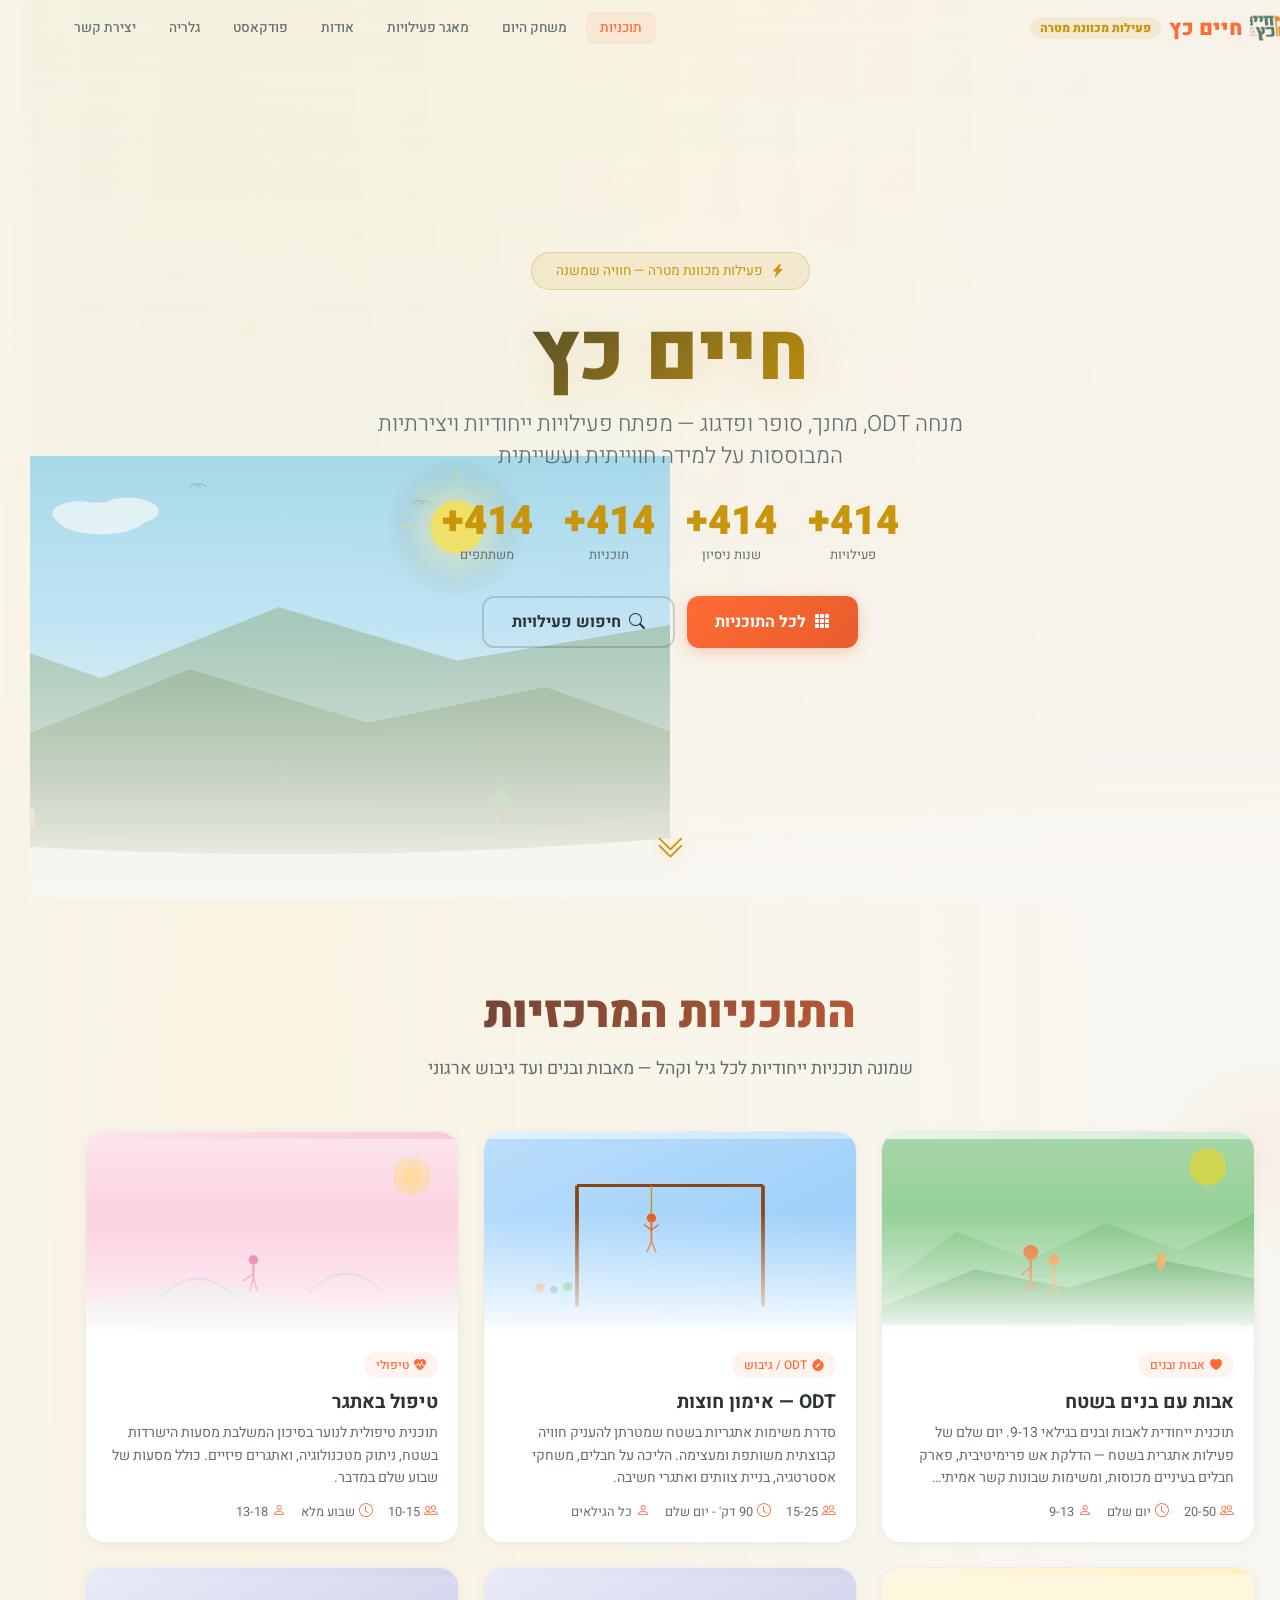
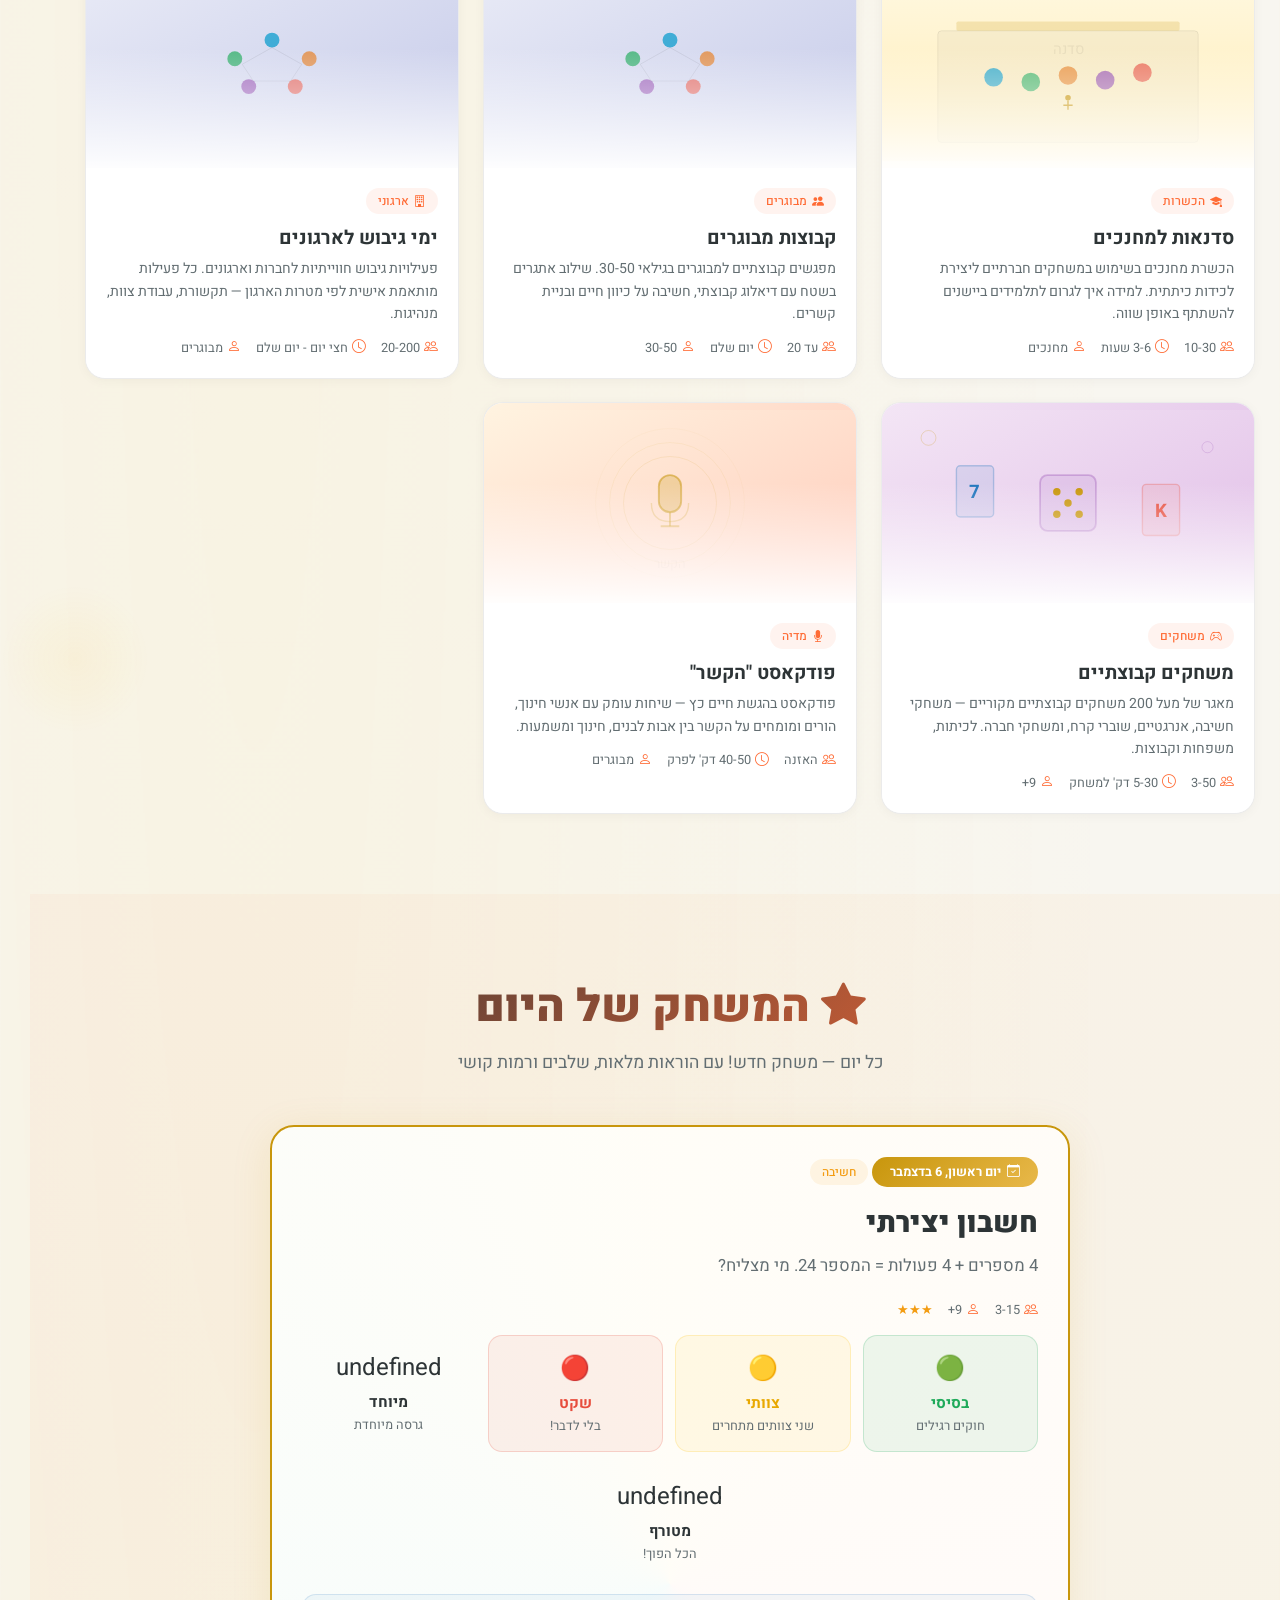
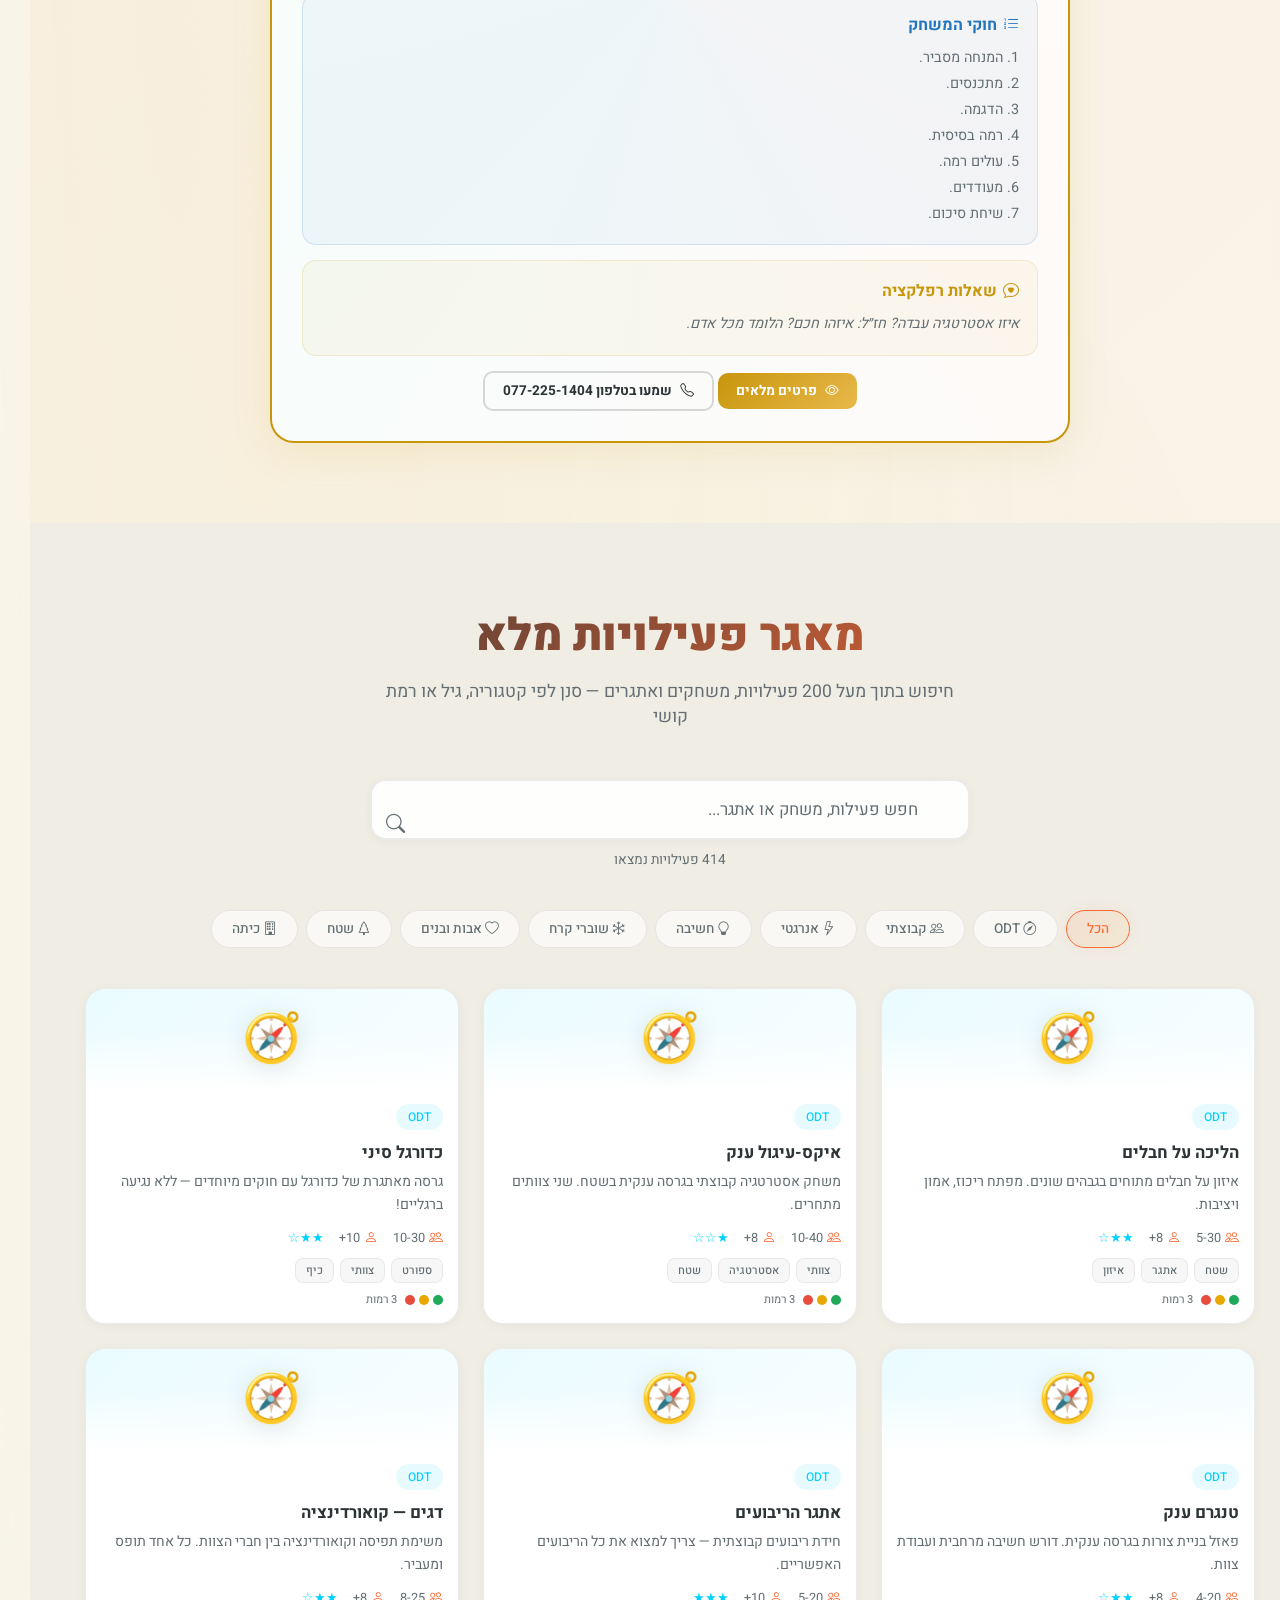
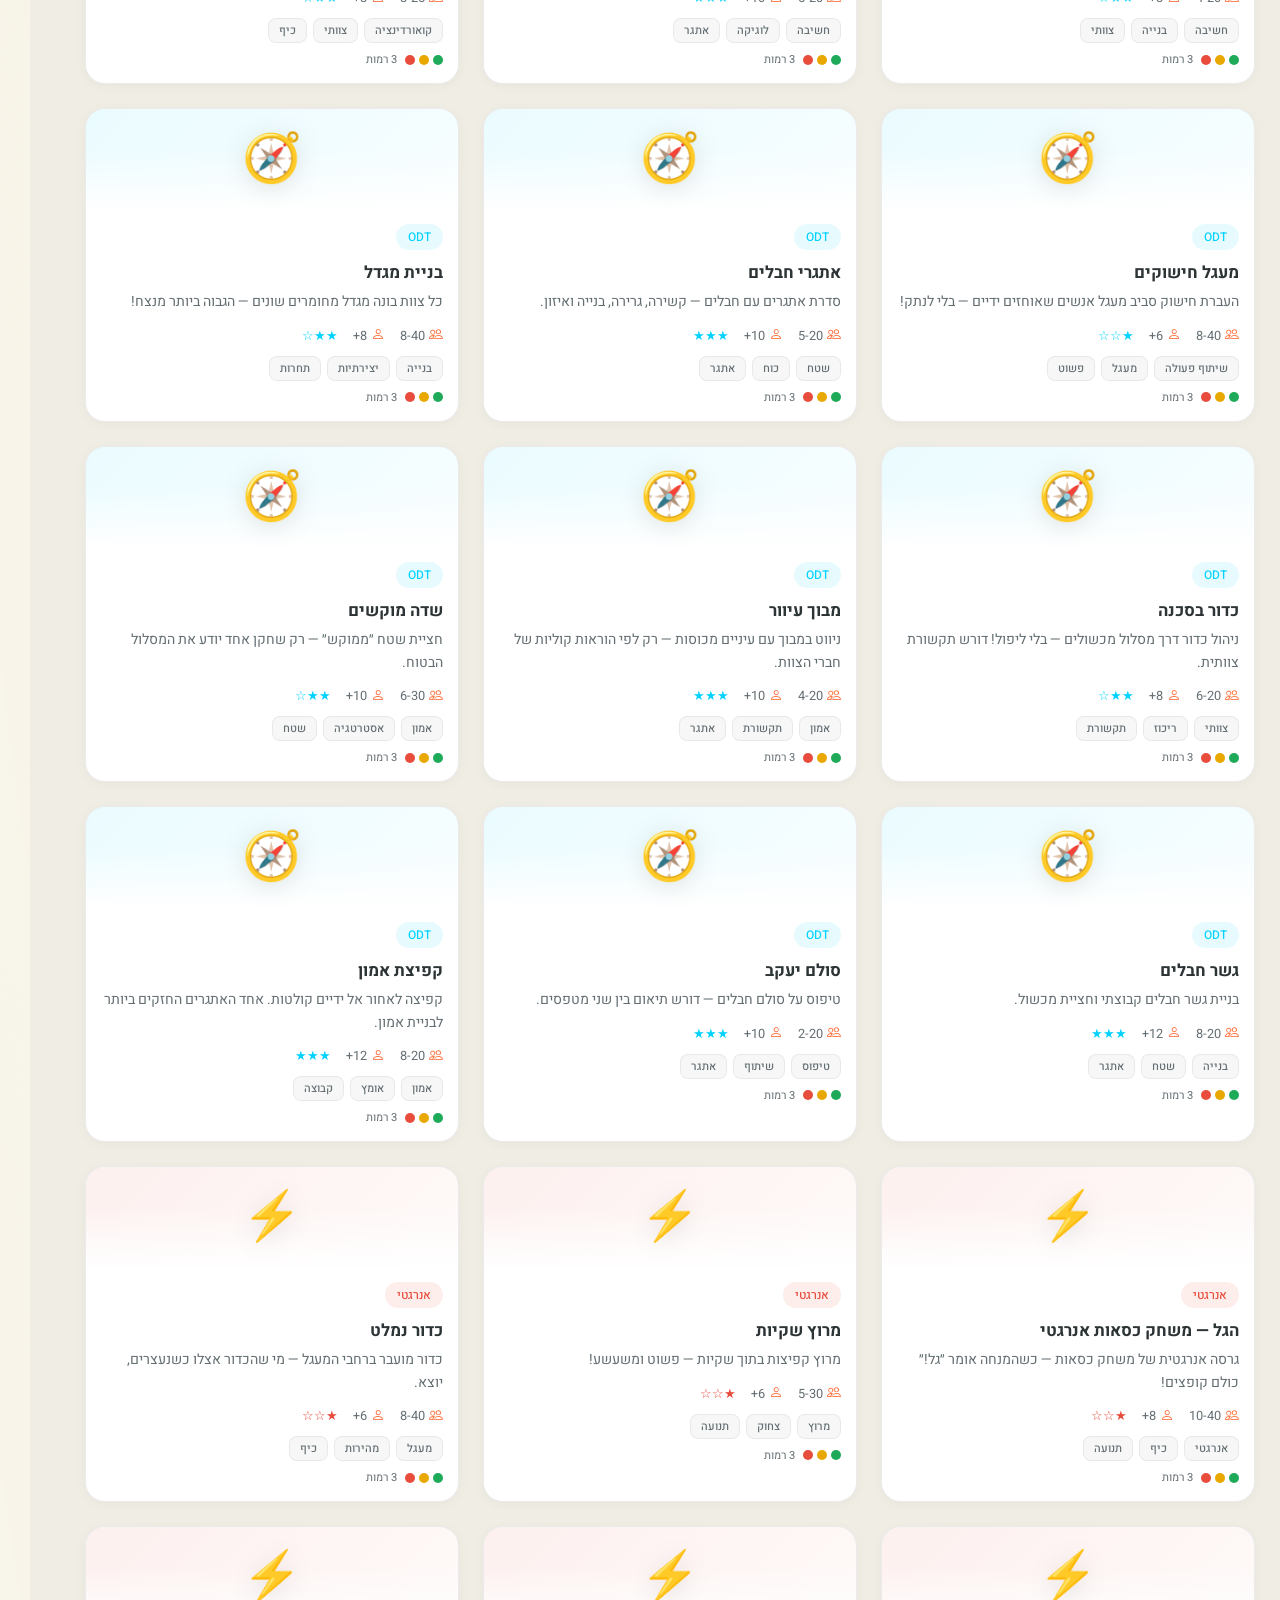
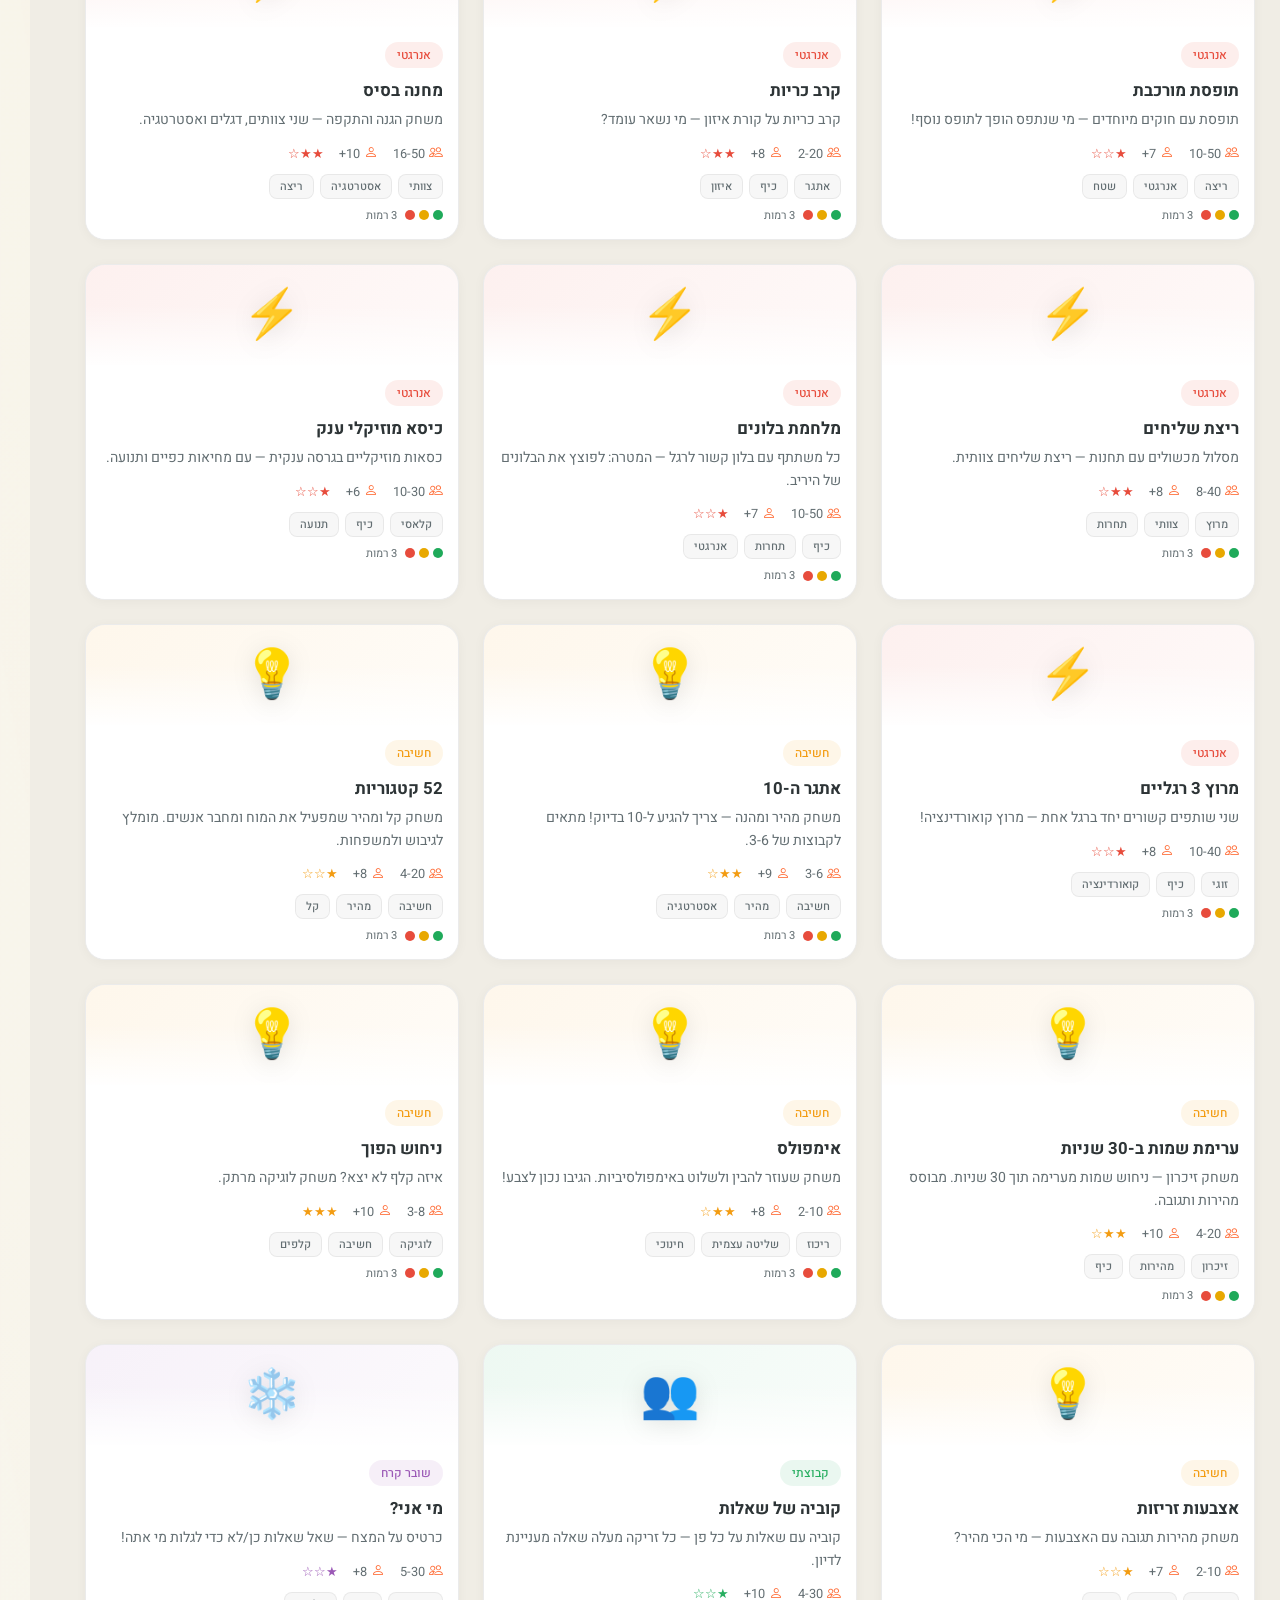
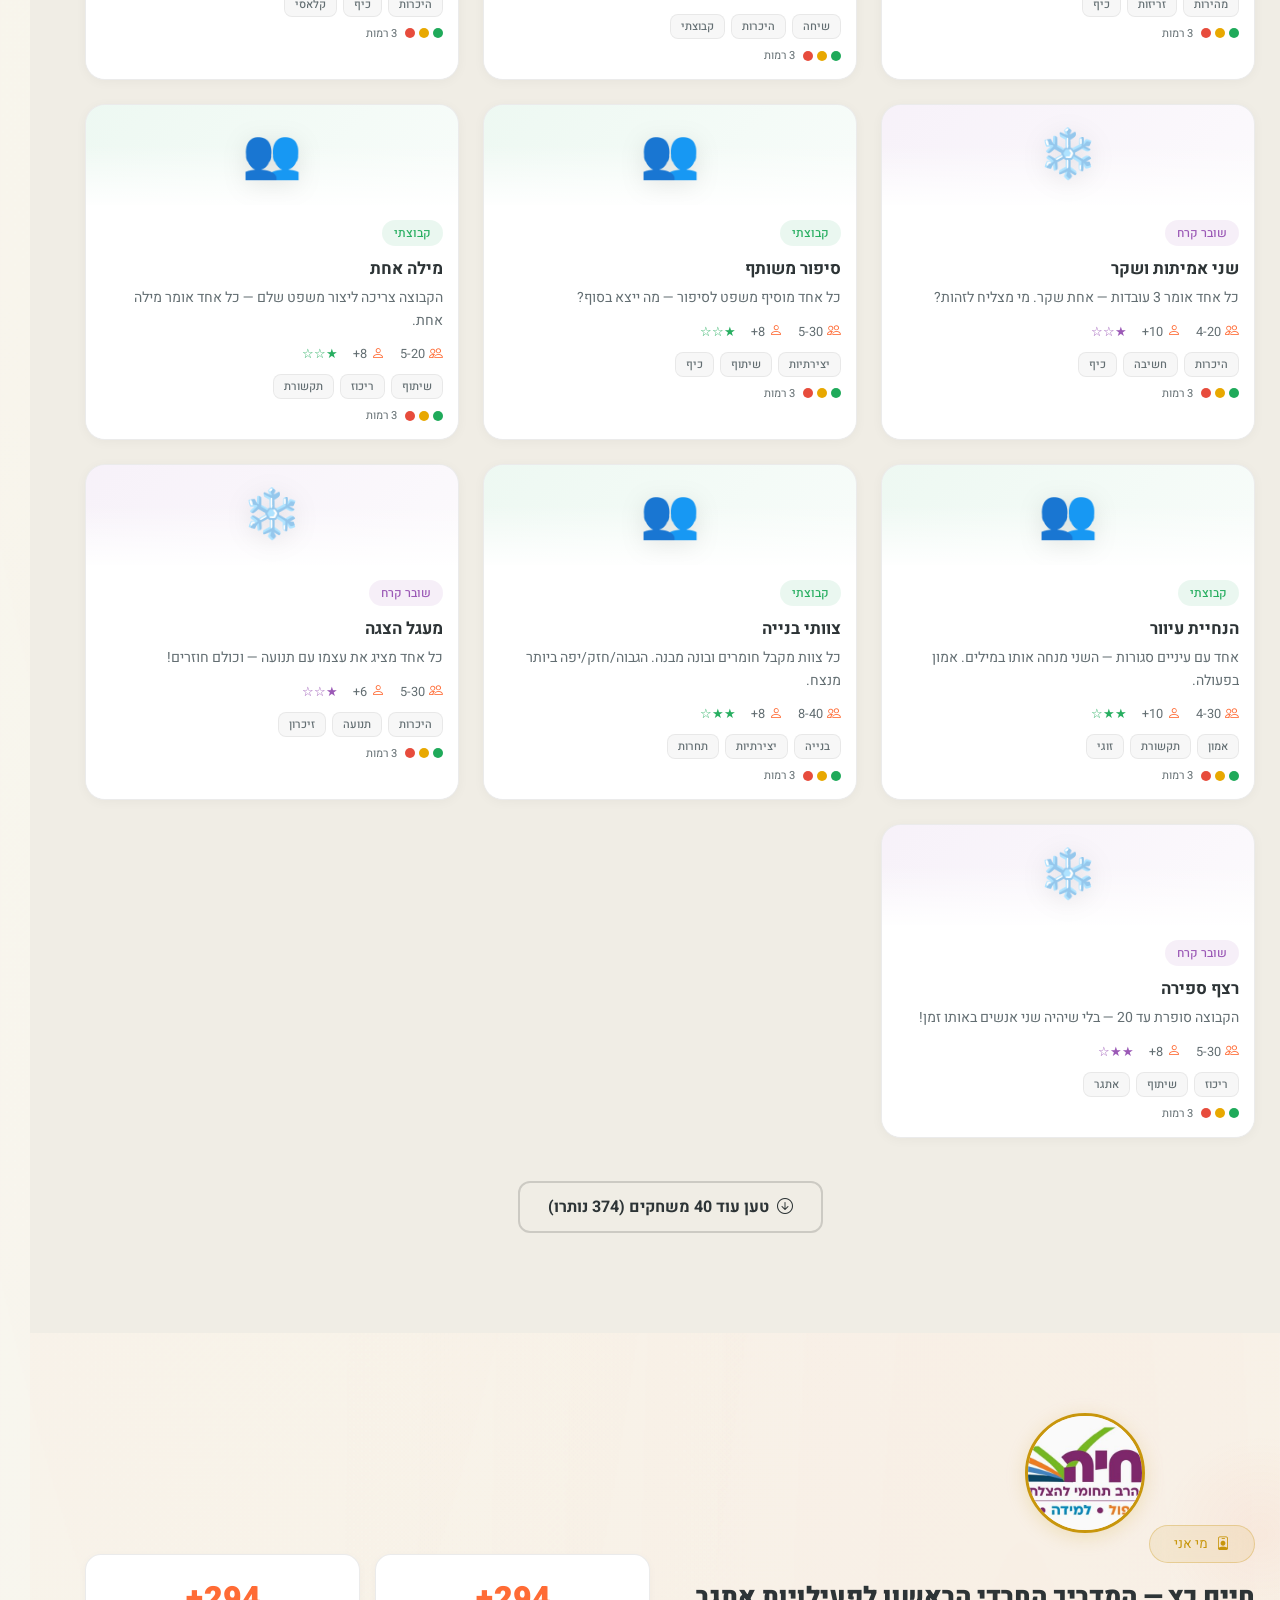
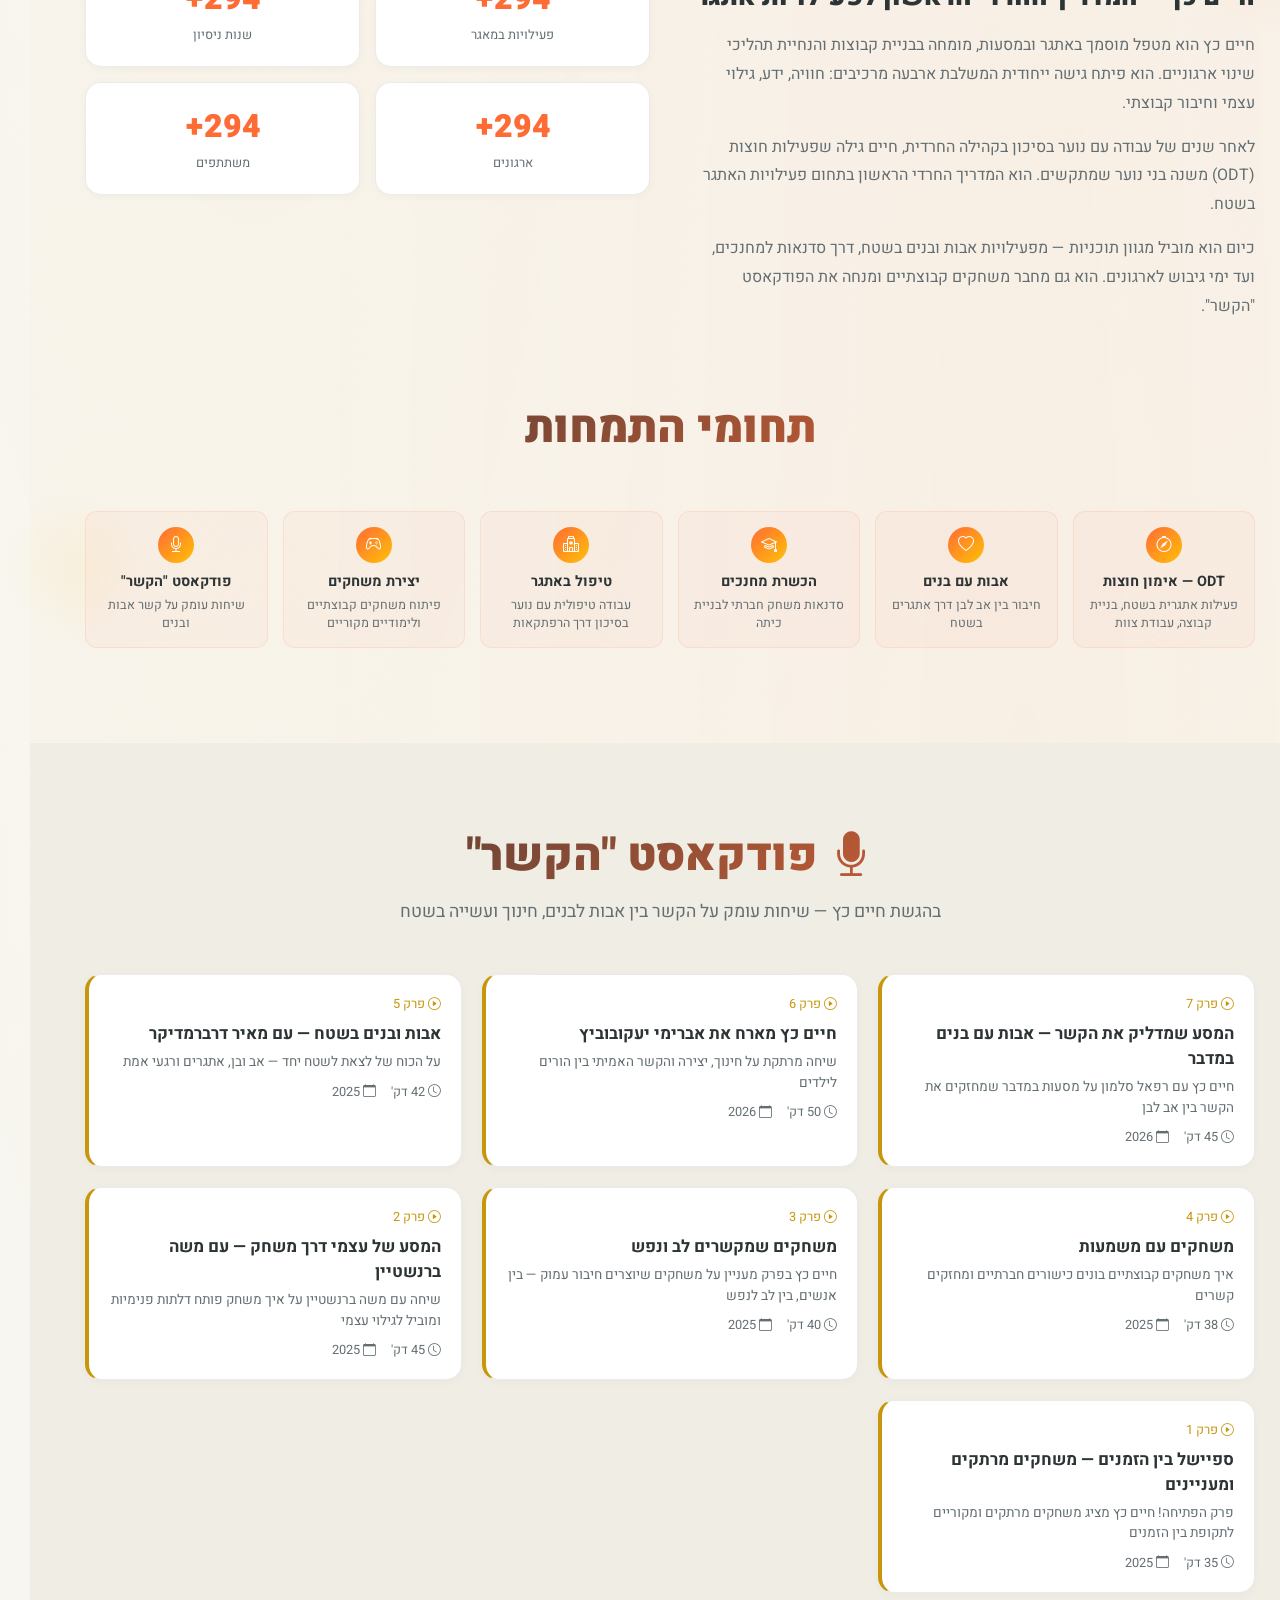
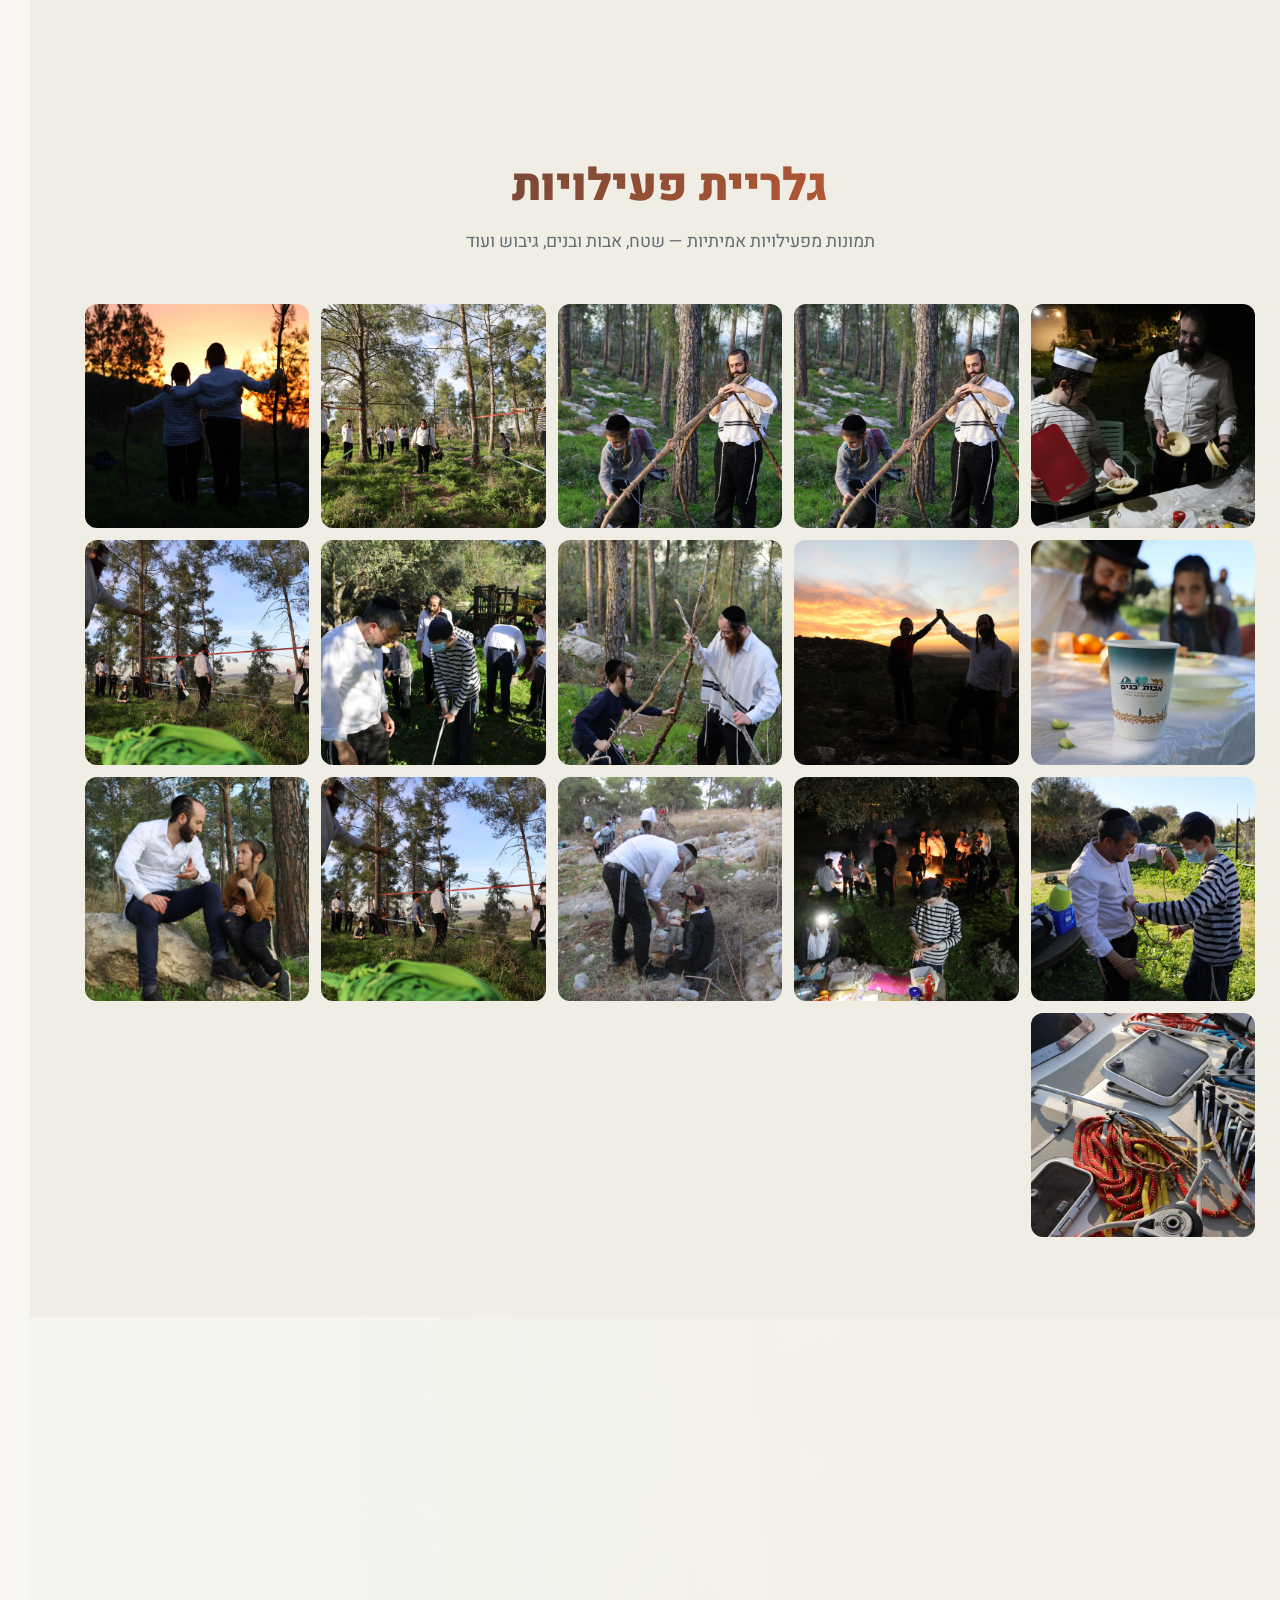
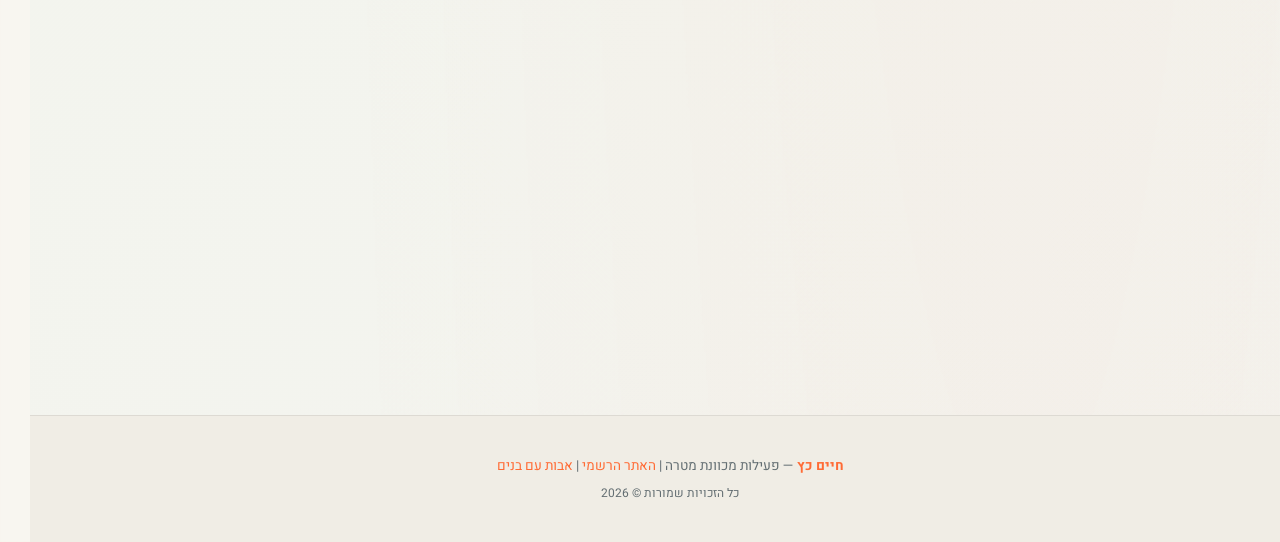
==== index.html @ 7c306ad8 "424 games! +100 new + subcategories catalog" ====
<!DOCTYPE html>
<html lang="he" dir="rtl">
<head>
<meta charset="UTF-8">
<meta name="viewport" content="width=device-width,initial-scale=1">
<meta name="theme-color" content="#f8f6f0">
<title>חיים כץ — פעילות מכוונת מטרה | כל התוכניות והפעילויות</title>
<meta name="description" content="האתר המלא של חיים כץ — מאגר פעילויות ODT, אבות עם בנים, משחקים קבוצתיים, סדנאות למחנכים, טיפול באתגר ועוד מעל 200 פעילויות">
<link rel="icon" href="data:image/svg+xml,<svg xmlns='http://www.w3.org/2000/svg' viewBox='0 0 16 16'><text y='14' font-size='14'>🏔️</text></svg>">
<link href="https://fonts.googleapis.com/css2?family=Heebo:wght@300;400;500;700;900&display=swap" rel="stylesheet">
<link rel="stylesheet" href="https://cdn.jsdelivr.net/npm/bootstrap-icons@1.11.3/font/bootstrap-icons.css">
<style>
/* ===== RESET & VARS ===== */
*{margin:0;padding:0;box-sizing:border-box}
:root{
  --bg:#f8f6f0;--bg2:#f0ede5;--card:#ffffff;--card2:#f5f3ed;
  --border:rgba(0,0,0,0.08);--gold:#c8960c;--gold2:#f7c948;
  --green:#1faa5a;--red:#e74c3c;--blue:#2176bd;--cyan:#0099cc;
  --orange:#e67e22;--purple:#8e44ad;--pink:#d63384;
  --text:#2d3436;--muted:#636e72;--glow:rgba(212,175,55,0.08);
  --radius:16px;--transition:0.3s cubic-bezier(0.4,0,0.2,1);
  --accent1:#ff6b35;--accent2:#ffc107;--accent3:#00b894;
}
html{scroll-behavior:smooth;scrollbar-color:rgba(200,150,12,0.2) var(--bg);scrollbar-width:thin}
::selection{background:rgba(255,193,7,0.35);color:#2d3436}
::-webkit-scrollbar{width:6px}::-webkit-scrollbar-track{background:#f0ede5}
::-webkit-scrollbar-thumb{background:rgba(200,150,12,0.25);border-radius:3px}
body{font-family:'Heebo',sans-serif;background:var(--bg);color:var(--text);min-height:100vh;overflow-x:hidden;
  background-image:radial-gradient(ellipse at 20% 10%,rgba(255,193,7,0.06),transparent 60%),
  radial-gradient(ellipse at 80% 80%,rgba(255,107,53,0.04),transparent 50%)}

/* ===== ANIMATED BACKGROUND PARTICLES ===== */
#particles-bg{position:fixed;top:0;left:0;width:100%;height:100%;z-index:0;pointer-events:none}

/* ===== HERO ===== */
.hero{position:relative;min-height:100vh;display:flex;flex-direction:column;align-items:center;justify-content:center;text-align:center;padding:40px 20px;overflow:hidden;z-index:1}
.hero::before{content:'';position:absolute;inset:0;background:linear-gradient(180deg,transparent 0%,rgba(248,246,240,0.4) 70%,var(--bg) 100%);z-index:1}
.hero::after{content:'';position:absolute;top:-50%;left:-50%;width:200%;height:200%;background:conic-gradient(from 0deg at 50% 50%,rgba(255,193,7,0.03) 0deg,rgba(255,107,53,0.03) 120deg,rgba(0,184,148,0.03) 240deg,rgba(255,193,7,0.03) 360deg);animation:heroGradientSpin 20s linear infinite;z-index:0}
@keyframes heroGradientSpin{to{transform:rotate(360deg)}}
.hero-content{position:relative;z-index:2}

/* Animated mountain scene */
.mountain-scene{position:absolute;bottom:0;left:0;width:100%;height:60%;z-index:0}
.mountain-scene svg{position:absolute;bottom:0;width:100%}

.hero-badge{display:inline-flex;align-items:center;gap:8px;background:rgba(200,150,12,0.1);border:1px solid rgba(200,150,12,0.3);
  padding:8px 24px;border-radius:50px;font-size:0.85rem;color:var(--gold);margin-bottom:20px;
  animation:badgePulse 3s ease-in-out infinite;backdrop-filter:blur(10px)}
@keyframes badgePulse{0%,100%{box-shadow:0 0 10px rgba(200,150,12,0.1)}50%{box-shadow:0 0 25px rgba(200,150,12,0.25)}}

.hero h1{font-size:clamp(2.5rem,7vw,5rem);font-weight:900;line-height:1.1;margin-bottom:10px;
  background:linear-gradient(135deg,#2d3436 0%,var(--gold) 30%,var(--accent1) 60%,#2d3436 100%);
  background-size:300% 100%;-webkit-background-clip:text;background-clip:text;-webkit-text-fill-color:transparent;
  animation:heroShimmer 6s ease-in-out infinite;filter:drop-shadow(0 4px 20px rgba(200,150,12,0.15))}
@keyframes heroShimmer{0%,100%{background-position:0% 0%}50%{background-position:300% 0%}}

.hero-subtitle{font-size:clamp(1rem,2.5vw,1.4rem);color:var(--muted);margin-bottom:30px;max-width:600px;font-weight:300}
.hero-stats{display:flex;gap:30px;justify-content:center;flex-wrap:wrap;margin-bottom:30px}
.hero-stat{text-align:center}
.hero-stat .num{font-size:2.5rem;font-weight:900;color:var(--gold);display:block;line-height:1}
.hero-stat .label{font-size:0.8rem;color:var(--muted)}

.hero-cta{display:flex;gap:12px;flex-wrap:wrap;justify-content:center}
.btn{padding:12px 28px;border-radius:12px;border:none;font-size:1rem;font-weight:700;font-family:inherit;cursor:pointer;
  transition:all var(--transition);display:inline-flex;align-items:center;gap:8px;text-decoration:none}
.btn-primary{background:linear-gradient(135deg,var(--accent1),#e85d2c);color:#fff;box-shadow:0 4px 15px rgba(255,107,53,0.3);animation:ctaPulse 2.5s ease-in-out infinite}
.btn-primary:hover{transform:translateY(-3px);box-shadow:0 8px 30px rgba(255,107,53,0.4)}
@keyframes ctaPulse{0%,100%{box-shadow:0 4px 15px rgba(255,107,53,0.3)}50%{box-shadow:0 6px 25px rgba(255,107,53,0.5)}}
.btn-outline{background:transparent;border:2px solid rgba(0,0,0,0.15);color:var(--text)}
.btn-outline:hover{border-color:var(--gold);color:var(--gold);transform:translateY(-3px)}
.btn-gold{background:linear-gradient(135deg,var(--gold),#e8b84a);color:#fff}
.btn-gold:hover{transform:translateY(-3px);box-shadow:0 8px 25px rgba(200,150,12,0.4)}
.btn-sm{padding:8px 18px;font-size:0.85rem;border-radius:10px}

/* ===== SCROLL INDICATOR ===== */
.scroll-indicator{position:absolute;bottom:30px;left:50%;transform:translateX(-50%);z-index:2;animation:scrollBounce 2s infinite}
@keyframes scrollBounce{0%,100%{transform:translateX(-50%) translateY(0)}50%{transform:translateX(-50%) translateY(10px)}}
.scroll-indicator i{font-size:1.8rem;color:var(--gold);filter:drop-shadow(0 2px 8px rgba(200,150,12,0.3))}

/* ===== NAVBAR ===== */
.navbar{position:fixed;top:0;left:0;right:0;z-index:100;padding:12px 30px;display:flex;justify-content:space-between;align-items:center;
  transition:all 0.4s;backdrop-filter:blur(20px);-webkit-backdrop-filter:blur(20px)}
.navbar.scrolled{background:rgba(255,255,255,0.95);border-bottom:1px solid var(--border);box-shadow:0 4px 30px rgba(0,0,0,0.06)}
.nav-logo{font-size:1.3rem;font-weight:900;color:var(--accent1);text-decoration:none;display:flex;align-items:center;gap:8px}
.nav-logo span{font-size:0.75rem;color:var(--gold);background:rgba(200,150,12,0.1);padding:2px 10px;border-radius:20px}
.nav-links{display:flex;gap:5px;flex-wrap:wrap}
.nav-links a{color:var(--muted);text-decoration:none;padding:6px 14px;border-radius:8px;font-size:0.85rem;font-weight:500;transition:all var(--transition)}
.nav-links a:hover,.nav-links a.active{color:var(--accent1);background:rgba(255,107,53,0.08)}
.nav-hamburger{display:none;background:none;border:none;color:var(--text);font-size:1.5rem;cursor:pointer}

/* ===== SECTIONS ===== */
section{position:relative;z-index:1;padding:80px 20px}
.section-header{text-align:center;margin-bottom:50px}
.section-header h2{font-size:clamp(1.8rem,4vw,2.8rem);font-weight:900;margin-bottom:10px;
  background:linear-gradient(135deg,var(--text),var(--accent1));-webkit-background-clip:text;background-clip:text;-webkit-text-fill-color:transparent}
.section-header p{color:var(--muted);font-size:1.1rem;max-width:600px;margin:0 auto}
.container{max-width:1200px;margin:0 auto;padding:0 15px}

/* ===== SEARCH BAR ===== */
.search-container{max-width:600px;margin:0 auto 40px;position:relative}
.search-input{width:100%;padding:16px 50px 16px 20px;border-radius:16px;border:2px solid var(--border);
  background:rgba(255,255,255,0.9);color:var(--text);font-size:1.05rem;font-family:inherit;
  backdrop-filter:blur(20px);transition:all var(--transition);box-shadow:0 2px 10px rgba(0,0,0,0.04)}
.search-input::placeholder{color:var(--muted)}
.search-input:focus{outline:none;border-color:var(--gold);box-shadow:0 0 20px rgba(200,150,12,0.12)}
.search-icon{position:absolute;left:16px;top:50%;transform:translateY(-50%);color:var(--muted);font-size:1.2rem}
.search-count{text-align:center;margin-top:10px;font-size:0.85rem;color:var(--muted);min-height:20px}

/* ===== CATEGORY FILTERS ===== */
.filters{display:flex;gap:8px;justify-content:center;flex-wrap:wrap;margin-bottom:40px}
.filter-btn{padding:8px 20px;border-radius:50px;border:1px solid var(--border);background:rgba(255,255,255,0.6);
  color:var(--muted);font-size:0.85rem;font-weight:500;cursor:pointer;transition:all var(--transition);font-family:inherit}
.filter-btn:hover{border-color:rgba(255,107,53,0.3);color:var(--accent1)}
.filter-btn.active{background:linear-gradient(135deg,rgba(255,107,53,0.12),rgba(255,193,7,0.08));
  border-color:var(--accent1);color:var(--accent1);box-shadow:0 0 15px rgba(255,107,53,0.08)}

/* ===== PROGRAM CARDS ===== */
.programs-grid{display:grid;grid-template-columns:repeat(auto-fill,minmax(340px,1fr));gap:24px}
.program-card{background:#fff;
  border:1px solid var(--border);border-radius:20px;overflow:hidden;transition:all 0.4s cubic-bezier(0.4,0,0.2,1);
  cursor:pointer;position:relative;box-shadow:0 2px 12px rgba(0,0,0,0.04)}
.program-card::before{content:'';position:absolute;inset:0;background:linear-gradient(180deg,transparent 50%,rgba(255,255,255,0.8));z-index:1;pointer-events:none}
.program-card:hover{transform:translateY(-8px) scale(1.02);box-shadow:0 20px 60px rgba(0,0,0,0.08),0 0 30px rgba(255,107,53,0.06);
  border-color:rgba(255,107,53,0.2)}

/* Animated SVG illustration area */
.card-illustration{height:200px;position:relative;overflow:hidden;display:flex;align-items:center;justify-content:center}
.card-illustration svg{width:100%;height:100%}
.card-illustration .overlay-gradient{position:absolute;inset:0;background:linear-gradient(180deg,transparent 40%,rgba(255,255,255,0.95));z-index:1}

.card-body{padding:20px;position:relative;z-index:2}
.card-category{display:inline-flex;align-items:center;gap:5px;font-size:0.75rem;color:var(--accent1);
  background:rgba(255,107,53,0.08);padding:4px 12px;border-radius:20px;margin-bottom:10px;font-weight:500}
.card-title{font-size:1.2rem;font-weight:700;margin-bottom:6px;color:var(--text)}
.card-desc{font-size:0.88rem;color:var(--muted);line-height:1.6;margin-bottom:12px;
  display:-webkit-box;-webkit-line-clamp:3;-webkit-box-orient:vertical;overflow:hidden}
.card-meta{display:flex;gap:15px;flex-wrap:wrap;font-size:0.8rem;color:var(--muted)}
.card-meta span{display:flex;align-items:center;gap:4px}
.card-meta i{color:var(--accent1);font-size:0.85rem}

.card-tags{display:flex;gap:6px;flex-wrap:wrap;margin-top:10px}
.tag{padding:3px 10px;border-radius:8px;font-size:0.7rem;font-weight:500;border:1px solid var(--border);color:var(--muted)}

/* ===== PROGRAM MODAL ===== */
.modal-overlay{position:fixed;inset:0;background:rgba(0,0,0,0.4);backdrop-filter:blur(8px);z-index:200;
  display:none;align-items:center;justify-content:center;padding:20px;animation:fadeIn 0.3s}
.modal-overlay.active{display:flex}
@keyframes fadeIn{from{opacity:0}to{opacity:1}}
.modal{background:#fff;border:1px solid var(--border);border-radius:24px;max-width:800px;width:100%;
  max-height:90vh;overflow-y:auto;position:relative;animation:modalSlide 0.4s cubic-bezier(0.4,0,0.2,1);box-shadow:0 25px 80px rgba(0,0,0,0.15)}
@keyframes modalSlide{from{opacity:0;transform:translateY(30px) scale(0.95)}to{opacity:1;transform:translateY(0) scale(1)}}
.modal-close{position:absolute;top:16px;left:16px;background:rgba(0,0,0,0.1);border:none;color:var(--text);
  width:40px;height:40px;border-radius:50%;font-size:1.2rem;cursor:pointer;z-index:5;transition:all var(--transition);
  display:flex;align-items:center;justify-content:center}
.modal-close:hover{background:var(--red);transform:rotate(90deg)}
.modal-hero{height:320px;position:relative;overflow:visible;display:flex;align-items:center;justify-content:center;background:var(--bg2)}
.modal-hero .overlay-gradient{position:absolute;inset:0;background:linear-gradient(180deg,transparent 30%,#fff);z-index:1}
.modal-body{padding:30px;position:relative;z-index:2;margin-top:-60px}
.modal-body h2{font-size:1.8rem;font-weight:900;margin-bottom:5px}
.modal-body .subtitle{color:var(--muted);margin-bottom:20px}
.modal-body .detail-grid{display:grid;grid-template-columns:repeat(auto-fill,minmax(200px,1fr));gap:15px;margin-bottom:20px}
.detail-item{background:rgba(255,107,53,0.04);border:1px solid var(--border);border-radius:12px;padding:15px}
.detail-item .label{font-size:0.75rem;color:var(--muted);margin-bottom:4px}
.detail-item .value{font-size:1rem;font-weight:700;color:var(--accent1)}
.modal-body h2{color:var(--text)}
.modal-body h3{font-size:1.2rem;font-weight:700;margin:20px 0 10px;color:var(--gold)}
.modal-body ul{padding-right:20px;color:var(--muted);line-height:2}
.modal-body ul li::marker{color:var(--accent1)}

/* Steps animation in modal */
.steps{display:flex;gap:15px;flex-wrap:wrap;margin:15px 0}
.step{flex:1;min-width:150px;background:rgba(255,107,53,0.04);border:1px solid rgba(255,107,53,0.12);
  border-radius:12px;padding:15px;text-align:center;transition:all var(--transition)}
.step:hover{transform:translateY(-4px);box-shadow:0 8px 25px rgba(255,107,53,0.08)}
.step-num{width:36px;height:36px;border-radius:50%;background:linear-gradient(135deg,var(--accent1),var(--accent2));
  color:#fff;display:flex;align-items:center;justify-content:center;font-weight:900;margin:0 auto 8px}
.step-title{font-weight:700;font-size:0.9rem;margin-bottom:4px;color:var(--text)}
.step-desc{font-size:0.78rem;color:var(--muted)}

/* ===== ABOUT SECTION ===== */
.about-grid{display:grid;grid-template-columns:1fr 1fr;gap:40px;align-items:center}
.about-text h3{font-size:1.6rem;font-weight:900;margin-bottom:15px;color:var(--text)}
.about-text p{color:var(--muted);line-height:1.8;margin-bottom:15px}
.about-stats{display:grid;grid-template-columns:repeat(2,1fr);gap:15px}
.about-stat{background:#fff;border:1px solid var(--border);border-radius:16px;padding:20px;text-align:center;transition:all var(--transition);box-shadow:0 2px 10px rgba(0,0,0,0.03)}
.about-stat:hover{transform:translateY(-4px);box-shadow:0 8px 25px rgba(255,107,53,0.08)}
.about-stat .num{font-size:2rem;font-weight:900;color:var(--accent1);display:block}
.about-stat .label{font-size:0.8rem;color:var(--muted)}

/* ===== TIMELINE ===== */
.timeline{position:relative;padding:20px 0}
.timeline::before{content:'';position:absolute;right:50%;top:0;bottom:0;width:2px;background:linear-gradient(180deg,var(--accent1),var(--accent2),var(--accent3));transform:translateX(50%)}
.tl-item{display:flex;align-items:center;margin-bottom:40px;position:relative}
.tl-item:nth-child(odd){flex-direction:row-reverse}
.tl-content{width:45%;padding:20px;background:#fff;border:1px solid var(--border);border-radius:16px;
  transition:all var(--transition);box-shadow:0 2px 10px rgba(0,0,0,0.03)}
.tl-content:hover{border-color:rgba(255,107,53,0.2);box-shadow:0 8px 30px rgba(0,0,0,0.06)}
.tl-dot{width:16px;height:16px;border-radius:50%;background:var(--accent1);border:3px solid var(--bg);
  position:absolute;right:50%;transform:translateX(50%);z-index:2;box-shadow:0 0 15px rgba(255,107,53,0.2)}
.tl-content h4{font-weight:700;margin-bottom:5px;color:var(--text)}
.tl-content p{font-size:0.85rem;color:var(--muted)}

/* ===== PODCAST SECTION ===== */
.podcast-grid{display:grid;grid-template-columns:repeat(auto-fill,minmax(300px,1fr));gap:20px}
.podcast-card{background:#fff;border:1px solid var(--border);border-left:4px solid var(--gold);border-radius:16px;padding:20px;
  transition:all var(--transition);cursor:pointer;box-shadow:0 2px 10px rgba(0,0,0,0.03)}
.podcast-card:hover{border-color:rgba(200,150,12,0.3);border-left-color:var(--accent1);transform:translateY(-4px);box-shadow:0 8px 30px rgba(0,0,0,0.06)}
.podcast-card .episode{font-size:0.8rem;color:var(--gold);margin-bottom:8px}
.podcast-card h4{font-weight:700;margin-bottom:6px;font-size:1.05rem;color:var(--text)}
.podcast-card p{font-size:0.85rem;color:var(--muted);line-height:1.5}
.podcast-card .meta{display:flex;gap:15px;margin-top:10px;font-size:0.8rem;color:var(--muted)}

/* ===== CONTACT ===== */
.contact-grid{display:grid;grid-template-columns:repeat(auto-fill,minmax(250px,1fr));gap:20px}
.contact-card{background:#fff;border:1px solid var(--border);border-radius:16px;padding:25px;text-align:center;
  transition:all var(--transition);box-shadow:0 2px 10px rgba(0,0,0,0.03)}
.contact-card:hover{border-color:rgba(255,107,53,0.2);transform:translateY(-4px);box-shadow:0 8px 25px rgba(0,0,0,0.06)}
.contact-card i{font-size:2rem;color:var(--accent1);margin-bottom:10px;display:block}
.contact-card h4{font-weight:700;margin-bottom:5px;color:var(--text)}
.contact-card p{color:var(--muted);font-size:0.9rem}
.contact-card a{color:var(--accent1);text-decoration:none}

/* ===== FOOTER ===== */
footer{position:relative;z-index:1;padding:40px 20px;text-align:center;border-top:1px solid var(--border);color:var(--muted);font-size:0.85rem;background:var(--bg2)}
footer a{color:var(--accent1);text-decoration:none}

/* ===== ANIMATIONS ===== */
.fade-up{opacity:0;transform:translateY(40px);transition:opacity 0.7s cubic-bezier(0.4,0,0.2,1),transform 0.7s cubic-bezier(0.4,0,0.2,1)}
.fade-up.visible{opacity:1;transform:translateY(0)}

/* Activity card animations */
.program-card{transition:all 0.4s cubic-bezier(0.4,0,0.2,1)}
.program-card:hover{transform:translateY(-12px) scale(1.03);box-shadow:0 25px 60px rgba(0,0,0,0.12),0 0 40px rgba(255,107,53,0.1)}
.program-card:hover .card-illustration{transform:scale(1.08)}
.program-card:hover .card-title{color:var(--accent1)}
.program-card:hover .card-category{transform:scale(1.05)}
.card-illustration{transition:transform 0.5s cubic-bezier(0.4,0,0.2,1)}
.card-title{transition:color 0.3s}
.card-category{transition:transform 0.3s}

/* Animated gradient border on hover */
.program-card::after{content:'';position:absolute;inset:-2px;border-radius:22px;padding:2px;
  background:linear-gradient(135deg,var(--accent1),var(--gold),var(--accent3),var(--accent1));background-size:300% 300%;
  -webkit-mask:linear-gradient(#fff 0 0) content-box,linear-gradient(#fff 0 0);-webkit-mask-composite:xor;mask-composite:exclude;
  opacity:0;transition:opacity 0.4s;z-index:0;animation:gradientMove 3s ease infinite}
.program-card:hover::after{opacity:1}
@keyframes gradientMove{0%{background-position:0% 50%}50%{background-position:100% 50%}100%{background-position:0% 50%}}

/* Emoji bounce on card hover */
.program-card:hover .card-illustration div{animation:emojiBounce 0.6s ease}
@keyframes emojiBounce{0%{transform:scale(1)}30%{transform:scale(1.3) rotate(10deg)}60%{transform:scale(0.9) rotate(-5deg)}100%{transform:scale(1) rotate(0)}}

/* Level dots pulse */
.card-levels{transition:all 0.3s}
.program-card:hover .card-level-dot{animation:dotPulse 0.8s ease infinite}
.card-level-dot:nth-child(2){animation-delay:0.15s !important}
.card-level-dot:nth-child(3){animation-delay:0.3s !important}
@keyframes dotPulse{0%,100%{transform:scale(1)}50%{transform:scale(1.5)}}

/* Stagger entrance for cards */
.program-card:nth-child(1){transition-delay:0.05s}
.program-card:nth-child(2){transition-delay:0.1s}
.program-card:nth-child(3){transition-delay:0.15s}
.program-card:nth-child(4){transition-delay:0.2s}
.program-card:nth-child(5){transition-delay:0.25s}
.program-card:nth-child(6){transition-delay:0.3s}

/* Floating elements */
@keyframes float{0%,100%{transform:translateY(0)}50%{transform:translateY(-10px)}}
@keyframes floatSlow{0%,100%{transform:translateY(0) rotate(0deg)}50%{transform:translateY(-15px) rotate(3deg)}}
@keyframes spin{from{transform:rotate(0deg)}to{transform:rotate(360deg)}}
@keyframes dash{to{stroke-dashoffset:0}}
@keyframes pulse2{0%,100%{r:3}50%{r:5}}
@keyframes campfire{0%,100%{transform:scaleY(1);opacity:0.9}50%{transform:scaleY(1.15);opacity:1}}
@keyframes walkCycle{0%{transform:translateX(-20px)}50%{transform:translateX(20px)}100%{transform:translateX(-20px)}}
@keyframes wave{0%,100%{d:path('M0,25 Q25,20 50,25 T100,25')}50%{d:path('M0,25 Q25,30 50,25 T100,25')}}
@keyframes ropeSwing{0%,100%{transform:rotate(-5deg)}50%{transform:rotate(5deg)}}

/* Card illustrations color themes */
.illust-odt{background:linear-gradient(135deg,#e3f2fd,#bbdefb)}
.illust-fathers{background:linear-gradient(135deg,#e8f5e9,#c8e6c9)}
.illust-games{background:linear-gradient(135deg,#f3e5f5,#e1bee7)}
.illust-workshop{background:linear-gradient(135deg,#fff8e1,#ffecb3)}
.illust-therapy{background:linear-gradient(135deg,#fce4ec,#f8bbd0)}
.illust-podcast{background:linear-gradient(135deg,#fff3e0,#ffccbc)}
.illust-trek{background:linear-gradient(135deg,#e0f2f1,#b2dfdb)}
.illust-team{background:linear-gradient(135deg,#e8eaf6,#c5cae9)}

/* ===== BACK TO TOP ===== */
.back-top{position:fixed;bottom:30px;left:30px;width:48px;height:48px;border-radius:50%;
  background:linear-gradient(135deg,var(--accent1),var(--accent2));color:#fff;border:none;font-size:1.2rem;
  cursor:pointer;z-index:99;opacity:0;transform:translateY(20px);transition:all var(--transition);
  box-shadow:0 4px 20px rgba(255,107,53,0.2);display:flex;align-items:center;justify-content:center}
.back-top.visible{opacity:1;transform:translateY(0)}
.back-top:hover{transform:translateY(-4px);box-shadow:0 8px 30px rgba(255,107,53,0.4)}

/* ===== RESPONSIVE ===== */
@media(max-width:768px){
  .about-grid{grid-template-columns:1fr}
  .programs-grid{grid-template-columns:1fr}
  .timeline::before{right:20px}
  .tl-item,.tl-item:nth-child(odd){flex-direction:column;align-items:flex-start}
  .tl-content{width:calc(100% - 40px);margin-right:40px}
  .tl-dot{right:20px}
  .nav-links{display:none;position:absolute;top:100%;right:0;left:0;background:rgba(255,255,255,0.98);
    flex-direction:column;padding:15px;border-bottom:1px solid var(--border);backdrop-filter:blur(20px)}
  .nav-links.open{display:flex}
  .nav-hamburger{display:block}
  .hero h1{font-size:2.2rem}
  .hero-stats{gap:15px}
  .hero-stat .num{font-size:1.8rem}
  .modal{margin:10px;border-radius:16px}
  .modal-body{padding:20px}
  .filters{gap:6px}
  .filter-btn{padding:6px 14px;font-size:0.8rem}
}

/* ===== LOTTIE-LIKE SVG ANIMATIONS ===== */
.svg-anim{width:100%;height:100%}
.svg-anim *{transform-origin:center}

/* Fire animation */
.fire-group{animation:campfire 0.8s ease-in-out infinite}
.fire-group:nth-child(2){animation-delay:0.2s}
.fire-group:nth-child(3){animation-delay:0.4s}

/* Walking figures */
.walker{animation:walkCycle 3s ease-in-out infinite}
.walker:nth-child(2){animation-delay:0.5s}

/* Rope swing */
.rope-person{animation:ropeSwing 2s ease-in-out infinite;transform-origin:top center}

/* Stars twinkle */
@keyframes twinkle{0%,100%{opacity:0.3}50%{opacity:1}}
.star{animation:twinkle 2s ease-in-out infinite}
.star:nth-child(2n){animation-delay:0.5s}
.star:nth-child(3n){animation-delay:1s}

/* Dice roll */
@keyframes diceRoll{0%{transform:rotate(0deg)}25%{transform:rotate(90deg)}50%{transform:rotate(180deg)}75%{transform:rotate(270deg)}100%{transform:rotate(360deg)}}
.dice{animation:diceRoll 3s ease-in-out infinite}

/* Wave for water */
@keyframes waterWave{0%{transform:translateX(0)}100%{transform:translateX(-50px)}}
.water-wave{animation:waterWave 3s linear infinite}

/* Jumping person */
@keyframes jump{0%,100%{transform:translateY(0)}30%{transform:translateY(-20px)}60%{transform:translateY(-5px)}}
.jumper{animation:jump 1.5s ease-in-out infinite}

/* Loading shimmer for lazy cards */
@keyframes shimmer{0%{background-position:-200% 0}100%{background-position:200% 0}}
.skeleton{background:linear-gradient(90deg,#f0ede5 25%,rgba(255,255,255,0.5) 50%,#f0ede5 75%);background-size:200% 100%;animation:shimmer 1.5s infinite}

/* Counter animation */
@keyframes countUp{from{opacity:0;transform:translateY(10px)}to{opacity:1;transform:translateY(0)}}

/* ===== DAILY GAME ===== */
.daily-card{background:#fff;border:2px solid var(--gold);border-radius:24px;padding:30px;position:relative;overflow:hidden;
  box-shadow:0 8px 40px rgba(200,150,12,0.12)}
.daily-card::before{content:'';position:absolute;top:-50%;right:-50%;width:200%;height:200%;
  background:conic-gradient(from 0deg,rgba(255,193,7,0.03),rgba(255,107,53,0.03),rgba(0,184,148,0.03),rgba(255,193,7,0.03));
  animation:heroGradientSpin 20s linear infinite;z-index:0}
.daily-card>*{position:relative;z-index:1}
.daily-badge{display:inline-flex;align-items:center;gap:6px;background:linear-gradient(135deg,var(--gold),#e8b84a);
  color:#fff;padding:6px 18px;border-radius:50px;font-size:0.8rem;font-weight:700;margin-bottom:15px}
.daily-title{font-size:1.8rem;font-weight:900;margin-bottom:8px;color:var(--text)}
.daily-desc{color:var(--muted);line-height:1.7;margin-bottom:20px;font-size:1.05rem}

/* Levels display */
.levels-container{display:flex;gap:12px;flex-wrap:wrap;margin:15px 0}
.level-card{flex:1;min-width:140px;border-radius:14px;padding:15px;text-align:center;transition:all var(--transition);cursor:default}
.level-card.level-easy{background:rgba(31,170,90,0.08);border:1px solid rgba(31,170,90,0.2)}
.level-card.level-medium{background:rgba(255,193,7,0.08);border:1px solid rgba(255,193,7,0.2)}
.level-card.level-hard{background:rgba(231,76,60,0.08);border:1px solid rgba(231,76,60,0.2)}
.level-card:hover{transform:translateY(-4px);box-shadow:0 6px 20px rgba(0,0,0,0.06)}
.level-icon{font-size:1.5rem;margin-bottom:6px}
.level-name{font-weight:700;font-size:0.95rem;margin-bottom:4px}
.level-desc{font-size:0.8rem;color:var(--muted);line-height:1.4}
.level-easy .level-name{color:#1faa5a}
.level-medium .level-name{color:#e8a800}
.level-hard .level-name{color:#e74c3c}

/* Rules & Reflection in modal */
.rules-box{background:rgba(33,118,189,0.05);border:1px solid rgba(33,118,189,0.15);border-radius:14px;padding:18px;margin:15px 0}
.rules-box h4{color:var(--blue);font-size:1rem;margin-bottom:8px;display:flex;align-items:center;gap:6px}
.rules-box p,.rules-box ol{color:var(--muted);font-size:0.9rem;line-height:1.8;white-space:pre-line}
.reflection-box{background:rgba(200,150,12,0.05);border:1px solid rgba(200,150,12,0.15);border-radius:14px;padding:18px;margin:15px 0}
.reflection-box h4{color:var(--gold);font-size:1rem;margin-bottom:8px;display:flex;align-items:center;gap:6px}
.reflection-box p{color:var(--muted);font-size:0.9rem;line-height:1.8;font-style:italic}

/* Phone section */
.phone-section{background:linear-gradient(135deg,rgba(0,184,148,0.05),rgba(33,118,189,0.05));border-radius:20px;padding:25px;margin-top:20px;text-align:center;border:1px solid rgba(0,184,148,0.15)}
.phone-number{font-size:2rem;font-weight:900;color:var(--green);direction:ltr;display:inline-block}


/* Star Rating */
.star-rating{display:flex;gap:2px;margin-top:8px}
.star-rating .star{font-size:1.1rem;color:#ddd;transition:color 0.2s;cursor:pointer}
.star-rating .star.active,.star-rating .star:hover{color:#f39c12}
.rating-count{font-size:0.7rem;color:var(--muted);margin-right:6px;align-self:center}

/* No results */
.no-results{text-align:center;padding:60px 20px;color:var(--muted)}
.no-results i{font-size:3rem;margin-bottom:15px;display:block;color:var(--muted)}
.no-results h3{color:var(--text)}

/* ===== LIGHT THEME ENHANCEMENTS ===== */
/* Floating decorative shapes */
section{position:relative}
#programs::before,#about::before{content:'';position:absolute;width:200px;height:200px;border-radius:50%;
  background:radial-gradient(circle,rgba(255,107,53,0.06),transparent 70%);top:10%;right:-50px;z-index:0;pointer-events:none}
#programs::after,#about::after{content:'';position:absolute;width:150px;height:150px;border-radius:50%;
  background:radial-gradient(circle,rgba(255,193,7,0.06),transparent 70%);bottom:10%;left:-30px;z-index:0;pointer-events:none}

/* Card entrance with stagger */
.program-card.fade-up.visible{animation:cardEntrance 0.5s ease-out forwards}
@keyframes cardEntrance{from{opacity:0;transform:translateY(30px) scale(0.95)}to{opacity:1;transform:translateY(0) scale(1)}}

/* Card hover micro-animation */
.program-card .card-illustration{transition:transform 0.4s ease}
.program-card:hover .card-illustration{transform:scale(1.05)}
.program-card:hover .card-category{transform:translateX(-5px);transition:transform 0.3s}

/* Level badges on cards */
.card-levels{display:flex;gap:4px;margin-top:8px;align-items:center}
.card-level-dot{width:10px;height:10px;border-radius:50%;display:inline-block;transition:transform 0.3s}
.card-level-dot.easy{background:#1faa5a}
.card-level-dot.medium{background:#e8a800}
.card-level-dot.hard{background:#e74c3c}

/* Animated category icon in card */
.card-anim-icon{font-size:3rem;position:relative;z-index:2;filter:drop-shadow(0 4px 12px rgba(0,0,0,0.1));transition:all 0.5s}
.program-card:hover .card-anim-icon{transform:scale(1.2) rotate(5deg);filter:drop-shadow(0 8px 20px rgba(0,0,0,0.2))}

/* Step indicators in modal */
.game-steps{display:flex;gap:0;margin:20px 0;position:relative}
.game-steps::before{content:'';position:absolute;top:20px;right:20px;left:20px;height:3px;background:linear-gradient(90deg,var(--green),var(--gold),var(--red));border-radius:2px;z-index:0}
.game-step{flex:1;text-align:center;position:relative;z-index:1}
.game-step-num{width:40px;height:40px;border-radius:50%;display:flex;align-items:center;justify-content:center;margin:0 auto 8px;font-weight:900;font-size:1.1rem;color:#fff;box-shadow:0 4px 12px rgba(0,0,0,0.15)}
.game-step:nth-child(1) .game-step-num{background:var(--green)}
.game-step:nth-child(2) .game-step-num{background:var(--gold)}
.game-step:nth-child(3) .game-step-num{background:var(--red)}
.game-step-label{font-size:0.75rem;color:var(--muted);font-weight:500}

/* Total games counter badge */
.total-badge{position:fixed;bottom:90px;left:30px;background:linear-gradient(135deg,var(--gold),#e8b84a);
  color:#fff;padding:8px 16px;border-radius:12px;font-size:0.85rem;font-weight:700;z-index:99;
  box-shadow:0 4px 15px rgba(200,150,12,0.3);display:none;animation:badgePulse 3s ease-in-out infinite}
.total-badge.visible{display:flex;align-items:center;gap:6px}

/* Subtle parallax on sections */
#about{background-image:linear-gradient(135deg,rgba(255,107,53,0.02) 0%,rgba(255,193,7,0.02) 100%)}
#contact{background-image:linear-gradient(135deg,rgba(0,184,148,0.02) 0%,rgba(33,118,189,0.02) 100%)}

/* Enhanced tag styling for light theme */
.tag{background:rgba(0,0,0,0.03);border-color:rgba(0,0,0,0.06);color:var(--muted)}
</style>
</head>
<body>

<!-- ===== PARTICLES CANVAS ===== -->
<canvas id="particles-bg"></canvas>

<!-- ===== NAVBAR ===== -->
<nav class="navbar" id="navbar">
  <a href="#hero" class="nav-logo">
    <img src="site/assets/images/logo-chaim-katz.png" alt="" style="height:30px;border-radius:6px" onerror="this.outerHTML=&apos;<i class=bi-compass></i>&apos;"> חיים כץ
    <span>פעילות מכוונת מטרה</span>
  </a>
  <button class="nav-hamburger" onclick="document.querySelector('.nav-links').classList.toggle('open')">
    <i class="bi bi-list"></i>
  </button>
  <div class="nav-links">
    <a href="#programs" class="active">תוכניות</a>
    <a href="#daily-game">משחק היום</a>
    <a href="#activities">מאגר פעילויות</a>
    <a href="#about">אודות</a>
    <a href="#podcast">פודקאסט</a>
    <a href="#gallery">גלריה</a>
    <a href="#contact">יצירת קשר</a>
  </div>
</nav>

<!-- ===== HERO ===== -->
<section class="hero" id="hero">
  <!-- Animated Mountain Scene SVG -->
  <div class="mountain-scene">
    <svg viewBox="0 0 1440 500" preserveAspectRatio="none">
      <!-- Sky gradient (daytime) -->
      <defs>
        <linearGradient id="skyGrad" x1="0" y1="0" x2="0" y2="1">
          <stop offset="0%" stop-color="#87CEEB"/>
          <stop offset="60%" stop-color="#B0E0FF"/>
          <stop offset="100%" stop-color="#FFE4B5"/>
        </linearGradient>
        <linearGradient id="mtn1" x1="0" y1="0" x2="0" y2="1">
          <stop offset="0%" stop-color="#5A8F5A"/>
          <stop offset="100%" stop-color="#3D6B3D"/>
        </linearGradient>
        <linearGradient id="mtn2" x1="0" y1="0" x2="0" y2="1">
          <stop offset="0%" stop-color="#4A7A4A"/>
          <stop offset="100%" stop-color="#2D5A2D"/>
        </linearGradient>
        <radialGradient id="sunGlow">
          <stop offset="0%" stop-color="rgba(255,220,100,0.6)"/>
          <stop offset="50%" stop-color="rgba(255,200,50,0.2)"/>
          <stop offset="100%" stop-color="transparent"/>
        </radialGradient>
      </defs>
      <rect width="1440" height="500" fill="url(#skyGrad)"/>

      <!-- Birds instead of stars -->
      <g fill="none" stroke="#555" stroke-width="1.5" opacity="0.4">
        <path d="M100,60 Q108,50 116,60 M108,60 Q116,50 124,60"/>
        <path d="M350,40 Q356,32 362,40 M356,40 Q362,32 368,40"/>
        <path d="M600,70 Q607,60 614,70 M607,70 Q614,60 621,70"/>
        <path d="M900,35 Q906,27 912,35 M906,35 Q912,27 918,35"/>
        <path d="M1150,55 Q1157,45 1164,55 M1157,55 Q1164,45 1171,55"/>
      </g>

      <!-- Sun with rays -->
      <circle cx="1200" cy="80" r="80" fill="url(#sunGlow)"/>
      <circle cx="1200" cy="80" r="30" fill="#FFD700" opacity="0.8"/>
      <g stroke="#FFD700" stroke-width="2" opacity="0.3">
        <line x1="1200" y1="30" x2="1200" y2="15"/>
        <line x1="1200" y1="130" x2="1200" y2="145"/>
        <line x1="1150" y1="80" x2="1135" y2="80"/>
        <line x1="1250" y1="80" x2="1265" y2="80"/>
        <line x1="1165" y1="45" x2="1155" y2="35"/>
        <line x1="1235" y1="45" x2="1245" y2="35"/>
        <line x1="1165" y1="115" x2="1155" y2="125"/>
        <line x1="1235" y1="115" x2="1245" y2="125"/>
      </g>

      <!-- Fluffy clouds -->
      <g fill="#fff" opacity="0.7">
        <ellipse cx="300" cy="100" rx="60" ry="20"/><ellipse cx="330" cy="90" rx="40" ry="18"/><ellipse cx="270" cy="95" rx="35" ry="15"/>
        <ellipse cx="800" cy="70" rx="50" ry="18"/><ellipse cx="830" cy="62" rx="35" ry="15"/><ellipse cx="775" cy="65" rx="30" ry="14"/>
      </g>

      <!-- Far mountains (green) -->
      <path d="M0,350 L200,200 L400,280 L600,180 L800,250 L1000,170 L1200,230 L1440,190 L1440,500 L0,500Z" fill="url(#mtn1)" opacity="0.6"/>
      <!-- Near mountains (darker green) -->
      <path d="M0,400 L150,280 L350,350 L500,250 L700,320 L900,240 L1100,300 L1300,260 L1440,310 L1440,500 L0,500Z" fill="url(#mtn2)" opacity="0.8"/>
      <!-- Ground (warm earth) -->
      <path d="M0,420 Q360,380 720,420 T1440,400 L1440,500 L0,500Z" fill="#8B7355" opacity="0.3"/>
      <path d="M0,440 Q360,420 720,440 T1440,430 L1440,500 L0,500Z" fill="#f0ede5"/>

      <!-- Animated campfire -->
      <g transform="translate(720,410)">
        <!-- Fire wood -->
        <line x1="-12" y1="5" x2="12" y2="5" stroke="#8B4513" stroke-width="3" stroke-linecap="round"/>
        <line x1="-10" y1="8" x2="10" y2="2" stroke="#8B4513" stroke-width="2.5" stroke-linecap="round"/>
        <!-- Fire -->
        <ellipse class="fire-group" cx="0" cy="-2" rx="6" ry="12" fill="#e67e22" opacity="0.8"/>
        <ellipse class="fire-group" cx="-3" cy="-5" rx="4" ry="10" fill="#f39c12" opacity="0.7"/>
        <ellipse class="fire-group" cx="2" cy="-8" rx="3" ry="8" fill="#f1c40f" opacity="0.6"/>
        <!-- Sparks -->
        <circle class="star" cx="-5" cy="-18" r="1" fill="#f39c12"/>
        <circle class="star" cx="4" cy="-22" r="0.8" fill="#f1c40f"/>
        <circle class="star" cx="0" cy="-25" r="0.6" fill="#e67e22"/>
      </g>

      <!-- Two walking figures (father & son) -->
      <g class="walker" transform="translate(600,405)">
        <!-- Father -->
        <circle cx="0" cy="-20" r="5" fill="#E65100" opacity="0.8"/>
        <line x1="0" y1="-15" x2="0" y2="0" stroke="#E65100" stroke-width="2" opacity="0.8"/>
        <line x1="0" y1="-8" x2="-6" y2="-3" stroke="#E65100" stroke-width="1.5" opacity="0.8"/>
        <line x1="0" y1="-8" x2="6" y2="-3" stroke="#E65100" stroke-width="1.5" opacity="0.8"/>
        <line x1="0" y1="0" x2="-4" y2="8" stroke="#E65100" stroke-width="1.5" opacity="0.8"/>
        <line x1="0" y1="0" x2="4" y2="8" stroke="#E65100" stroke-width="1.5" opacity="0.8"/>
        <!-- Son (smaller) -->
        <circle cx="18" cy="-14" r="3.5" fill="#F57F17" opacity="0.8"/>
        <line x1="18" y1="-10" x2="18" y2="0" stroke="#F57F17" stroke-width="1.5" opacity="0.8"/>
        <line x1="18" y1="-5" x2="13" y2="-1" stroke="#F57F17" stroke-width="1.2" opacity="0.8"/>
        <line x1="18" y1="-5" x2="23" y2="-1" stroke="#F57F17" stroke-width="1.2" opacity="0.8"/>
        <line x1="18" y1="0" x2="15" y2="8" stroke="#F57F17" stroke-width="1.2" opacity="0.8"/>
        <line x1="18" y1="0" x2="21" y2="8" stroke="#F57F17" stroke-width="1.2" opacity="0.8"/>
        <!-- Holding hands -->
        <line x1="6" y1="-3" x2="13" y2="-1" stroke="rgba(0,0,0,0.2)" stroke-width="1" stroke-dasharray="2,2"/>
      </g>

      <!-- Trees (bright green) -->
      <g transform="translate(200,380)">
        <rect x="-3" y="0" width="6" height="30" fill="#6B4226" rx="2"/>
        <polygon points="0,-20 -15,10 15,10" fill="#2E7D32" opacity="0.8"/>
        <polygon points="0,-30 -12,0 12,0" fill="#43A047" opacity="0.7"/>
      </g>
      <g transform="translate(1250,390)">
        <rect x="-3" y="0" width="6" height="25" fill="#6B4226" rx="2"/>
        <polygon points="0,-18 -12,8 12,8" fill="#2E7D32" opacity="0.8"/>
        <polygon points="0,-26 -10,0 10,0" fill="#43A047" opacity="0.7"/>
      </g>
    </svg>
  </div>

  <div class="hero-content">
    <div class="hero-badge">
      <i class="bi bi-lightning-charge-fill"></i>
      פעילות מכוונת מטרה — חוויה שמשנה
    </div>
    <h1>חיים כץ</h1>
    <p class="hero-subtitle">
      מנחה ODT, מחנך, סופר ופדגוג — מפתח פעילויות ייחודיות ויצירתיות
      המבוססות על למידה חווייתית ועשייתית
    </p>
    <div class="hero-stats">
      <div class="hero-stat"><span class="num" data-count="414">0</span><span class="label">פעילויות</span></div>
      <div class="hero-stat"><span class="num" data-count="414">0</span><span class="label">שנות ניסיון</span></div>
      <div class="hero-stat"><span class="num" data-count="414">0</span><span class="label">תוכניות</span></div>
      <div class="hero-stat"><span class="num" data-count="414">0</span><span class="label">משתתפים</span></div>
    </div>
    <div class="hero-cta">
      <a href="#programs" class="btn btn-primary"><i class="bi bi-grid-3x3-gap-fill"></i> לכל התוכניות</a>
      <a href="#activities" class="btn btn-outline"><i class="bi bi-search"></i> חיפוש פעילויות</a>
    </div>
  </div>
  <div class="scroll-indicator"><i class="bi bi-chevron-double-down"></i></div>
</section>

<!-- ===== MAIN PROGRAMS ===== -->
<section id="programs">
  <div class="container">
    <div class="section-header fade-up">
      <h2>התוכניות המרכזיות</h2>
      <p>שמונה תוכניות ייחודיות לכל גיל וקהל — מאבות ובנים ועד גיבוש ארגוני</p>
    </div>

    <div class="programs-grid" id="programs-grid">
      <!-- Cards generated by JS -->
    </div>
  </div>
</section>

<!-- ===== GAME OF THE DAY ===== -->
<section id="daily-game" style="background:linear-gradient(135deg,rgba(255,107,53,0.04),rgba(255,193,7,0.04))">
  <div class="container">
    <div class="section-header fade-up">
      <h2><i class="bi bi-star-fill" style="color:var(--gold)"></i> המשחק של היום</h2>
      <p>כל יום — משחק חדש! עם הוראות מלאות, שלבים ורמות קושי</p>
    </div>
    <div id="daily-game-card" class="fade-up" style="max-width:800px;margin:0 auto"></div>
  </div>
</section>

<!-- ===== ACTIVITIES DATABASE ===== -->
<section id="activities" style="background:var(--bg2)">
  <div class="container">
    <div class="section-header fade-up">
      <h2>מאגר פעילויות מלא</h2>
      <p>חיפוש בתוך מעל 200 פעילויות, משחקים ואתגרים — סנן לפי קטגוריה, גיל או רמת קושי</p>
    </div>

    <div class="search-container fade-up">
      <input type="text" class="search-input" id="searchInput" placeholder="חפש פעילות, משחק או אתגר..." oninput="filterActivities()">
      <i class="bi bi-search search-icon"></i>
      <div class="search-count" id="searchCount"></div>
    </div>

    <div class="filters fade-up" id="filters">
      <button class="filter-btn active" data-filter="all" onclick="setFilter('all',this)">הכל</button>
      <button class="filter-btn" data-filter="odt" onclick="setFilter('odt',this)"><i class="bi bi-compass"></i> ODT</button>
      <button class="filter-btn" data-filter="group" onclick="setFilter('group',this)"><i class="bi bi-people"></i> קבוצתי</button>
      <button class="filter-btn" data-filter="energetic" onclick="setFilter('energetic',this)"><i class="bi bi-lightning"></i> אנרגטי</button>
      <button class="filter-btn" data-filter="thinking" onclick="setFilter('thinking',this)"><i class="bi bi-lightbulb"></i> חשיבה</button>
      <button class="filter-btn" data-filter="icebreaker" onclick="setFilter('icebreaker',this)"><i class="bi bi-snow"></i> שוברי קרח</button>
      <button class="filter-btn" data-filter="fathers" onclick="setFilter('fathers',this)"><i class="bi bi-heart"></i> אבות ובנים</button>
      <button class="filter-btn" data-filter="outdoor" onclick="setFilter('outdoor',this)"><i class="bi bi-tree"></i> שטח</button>
      <button class="filter-btn" data-filter="classroom" onclick="setFilter('classroom',this)"><i class="bi bi-building"></i> כיתה</button>
    </div>

    <div class="programs-grid" id="activities-grid">
      <!-- Generated by JS -->
    </div>
    <div class="no-results" id="noResults" style="display:none">
      <i class="bi bi-search"></i>
      <h3>לא נמצאו תוצאות</h3>
      <p>נסה לחפש מילה אחרת או שנה את הסינון</p>
    </div>
  </div>
</section>

<!-- ===== ABOUT ===== -->
<section id="about">
  <div class="container">
    <div class="about-grid fade-up">
      <div class="about-text">
        <div class="hero-badge" style="margin-bottom:15px;display:inline-flex">
          <i class="bi bi-person-badge"></i> מי אני
        </div>
        <img src="site/assets/images/chaim-katz-profile.jpg" alt="חיים כץ" style="width:120px;height:120px;border-radius:50%;object-fit:cover;border:3px solid var(--gold);margin-bottom:15px;box-shadow:0 4px 20px rgba(200,150,12,0.2)" onerror="this.style.display=&apos;none&apos;">
        <h3>חיים כץ — המדריך החרדי הראשון לפעילויות אתגר</h3>
        <p>
          חיים כץ הוא מטפל מוסמך באתגר ובמסעות, מומחה בבניית קבוצות והנחיית תהליכי שינוי ארגוניים.
          הוא פיתח גישה ייחודית המשלבת ארבעה מרכיבים: חוויה, ידע, גילוי עצמי וחיבור קבוצתי.
        </p>
        <p>
          לאחר שנים של עבודה עם נוער בסיכון בקהילה החרדית, חיים גילה שפעילות חוצות (ODT)
          משנה בני נוער שמתקשים. הוא המדריך החרדי הראשון בתחום פעילויות האתגר בשטח.
        </p>
        <p>
          כיום הוא מוביל מגוון תוכניות — מפעילויות אבות ובנים בשטח, דרך סדנאות למחנכים,
          ועד ימי גיבוש לארגונים. הוא גם מחבר משחקים קבוצתיים ומנחה את הפודקאסט "הקשר".
        </p>
      </div>
      <div class="about-stats">
        <div class="about-stat"><span class="num" data-count="414">0</span><span class="label">פעילויות במאגר</span></div>
        <div class="about-stat"><span class="num" data-count="414">0</span><span class="label">שנות ניסיון</span></div>
        <div class="about-stat"><span class="num" data-count="414">0</span><span class="label">ארגונים</span></div>
        <div class="about-stat"><span class="num" data-count="414">0</span><span class="label">משתתפים</span></div>
      </div>
    </div>

    <!-- Expertise -->
    <div style="margin-top:60px" class="fade-up">
      <div class="section-header"><h2>תחומי התמחות</h2></div>
      <div class="steps">
        <div class="step">
          <div class="step-num"><i class="bi bi-compass"></i></div>
          <div class="step-title">ODT — אימון חוצות</div>
          <div class="step-desc">פעילות אתגרית בשטח, בניית קבוצה, עבודת צוות</div>
        </div>
        <div class="step">
          <div class="step-num"><i class="bi bi-heart"></i></div>
          <div class="step-title">אבות עם בנים</div>
          <div class="step-desc">חיבור בין אב לבן דרך אתגרים בשטח</div>
        </div>
        <div class="step">
          <div class="step-num"><i class="bi bi-mortarboard"></i></div>
          <div class="step-title">הכשרת מחנכים</div>
          <div class="step-desc">סדנאות משחק חברתי לבניית כיתה</div>
        </div>
        <div class="step">
          <div class="step-num"><i class="bi bi-hospital"></i></div>
          <div class="step-title">טיפול באתגר</div>
          <div class="step-desc">עבודה טיפולית עם נוער בסיכון דרך הרפתקאות</div>
        </div>
        <div class="step">
          <div class="step-num"><i class="bi bi-controller"></i></div>
          <div class="step-title">יצירת משחקים</div>
          <div class="step-desc">פיתוח משחקים קבוצתיים ולימודיים מקוריים</div>
        </div>
        <div class="step">
          <div class="step-num"><i class="bi bi-mic"></i></div>
          <div class="step-title">פודקאסט "הקשר"</div>
          <div class="step-desc">שיחות עומק על קשר אבות ובנים</div>
        </div>
      </div>
    </div>
  </div>
</section>

<!-- ===== PODCAST ===== -->
<section id="podcast" style="background:var(--bg2)">
  <div class="container">
    <div class="section-header fade-up">
      <h2><i class="bi bi-mic-fill" style="color:var(--gold)"></i> פודקאסט "הקשר"</h2>
      <p>בהגשת חיים כץ — שיחות עומק על הקשר בין אבות לבנים, חינוך ועשייה בשטח</p>
    </div>
    <div class="podcast-grid fade-up">
      <div class="podcast-card">
        <div class="episode"><i class="bi bi-play-circle"></i> פרק 7</div>
        <h4>המסע שמדליק את הקשר — אבות עם בנים במדבר</h4>
        <p>חיים כץ עם רפאל סלמון על מסעות במדבר שמחזקים את הקשר בין אב לבן</p>
        <div class="meta"><span><i class="bi bi-clock"></i> 45 דק'</span><span><i class="bi bi-calendar"></i> 2026</span></div>
      </div>
      <div class="podcast-card">
        <div class="episode"><i class="bi bi-play-circle"></i> פרק 6</div>
        <h4>חיים כץ מארח את אברימי יעקובוביץ</h4>
        <p>שיחה מרתקת על חינוך, יצירה והקשר האמיתי בין הורים לילדים</p>
        <div class="meta"><span><i class="bi bi-clock"></i> 50 דק'</span><span><i class="bi bi-calendar"></i> 2026</span></div>
      </div>
      <div class="podcast-card">
        <div class="episode"><i class="bi bi-play-circle"></i> פרק 5</div>
        <h4>אבות ובנים בשטח — עם מאיר דרברמדיקר</h4>
        <p>על הכוח של לצאת לשטח יחד — אב ובן, אתגרים ורגעי אמת</p>
        <div class="meta"><span><i class="bi bi-clock"></i> 42 דק'</span><span><i class="bi bi-calendar"></i> 2025</span></div>
      </div>
      <div class="podcast-card">
        <div class="episode"><i class="bi bi-play-circle"></i> פרק 4</div>
        <h4>משחקים עם משמעות</h4>
        <p>איך משחקים קבוצתיים בונים כישורים חברתיים ומחזקים קשרים</p>
        <div class="meta"><span><i class="bi bi-clock"></i> 38 דק'</span><span><i class="bi bi-calendar"></i> 2025</span></div>
      </div>
      <div class="podcast-card">
        <div class="episode"><i class="bi bi-play-circle"></i> פרק 3</div>
        <h4>משחקים שמקשרים לב ונפש</h4>
        <p>חיים כץ בפרק מעניין על משחקים שיוצרים חיבור עמוק — בין אנשים, בין לב לנפש</p>
        <div class="meta"><span><i class="bi bi-clock"></i> 40 דק'</span><span><i class="bi bi-calendar"></i> 2025</span></div>
      </div>
      <div class="podcast-card">
        <div class="episode"><i class="bi bi-play-circle"></i> פרק 2</div>
        <h4>המסע של עצמי דרך משחק — עם משה ברנשטיין</h4>
        <p>שיחה עם משה ברנשטיין על איך משחק פותח דלתות פנימיות ומוביל לגילוי עצמי</p>
        <div class="meta"><span><i class="bi bi-clock"></i> 45 דק'</span><span><i class="bi bi-calendar"></i> 2025</span></div>
      </div>
      <div class="podcast-card">
        <div class="episode"><i class="bi bi-play-circle"></i> פרק 1</div>
        <h4>ספיישל בין הזמנים — משחקים מרתקים ומעניינים</h4>
        <p>פרק הפתיחה! חיים כץ מציג משחקים מרתקים ומקוריים לתקופת בין הזמנים</p>
        <div class="meta"><span><i class="bi bi-clock"></i> 35 דק'</span><span><i class="bi bi-calendar"></i> 2025</span></div>
      </div>
    </div>
  </div>
</section>


<!-- ===== GALLERY ===== -->
<section id="gallery" style="background:var(--bg2)">
  <div class="container">
    <div class="section-header fade-up">
      <h2>גלריית פעילויות</h2>
      <p>תמונות מפעילויות אמיתיות — שטח, אבות ובנים, גיבוש ועוד</p>
    </div>
    <div style="display:grid;grid-template-columns:repeat(auto-fill,minmax(200px,1fr));gap:12px" class="fade-up">
      <div style="border-radius:12px;overflow:hidden;aspect-ratio:1;cursor:pointer" onclick="this.querySelector(&apos;img&apos;).requestFullscreen()"><img src="site/assets/images/gallery-01.jpg" alt="פעילות" loading="lazy" style="width:100%;height:100%;object-fit:cover;transition:transform 0.3s" onmouseover="this.style.transform=&apos;scale(1.1)&apos;" onmouseout="this.style.transform=&apos;scale(1)&apos;"></div>
      <div style="border-radius:12px;overflow:hidden;aspect-ratio:1;cursor:pointer" onclick="this.querySelector(&apos;img&apos;).requestFullscreen()"><img src="site/assets/images/gallery-02.jpg" alt="פעילות" loading="lazy" style="width:100%;height:100%;object-fit:cover;transition:transform 0.3s" onmouseover="this.style.transform=&apos;scale(1.1)&apos;" onmouseout="this.style.transform=&apos;scale(1)&apos;"></div>
      <div style="border-radius:12px;overflow:hidden;aspect-ratio:1;cursor:pointer" onclick="this.querySelector(&apos;img&apos;).requestFullscreen()"><img src="site/assets/images/gallery-03.jpg" alt="פעילות" loading="lazy" style="width:100%;height:100%;object-fit:cover;transition:transform 0.3s" onmouseover="this.style.transform=&apos;scale(1.1)&apos;" onmouseout="this.style.transform=&apos;scale(1)&apos;"></div>
      <div style="border-radius:12px;overflow:hidden;aspect-ratio:1;cursor:pointer" onclick="this.querySelector(&apos;img&apos;).requestFullscreen()"><img src="site/assets/images/gallery-04.jpg" alt="פעילות" loading="lazy" style="width:100%;height:100%;object-fit:cover;transition:transform 0.3s" onmouseover="this.style.transform=&apos;scale(1.1)&apos;" onmouseout="this.style.transform=&apos;scale(1)&apos;"></div>
      <div style="border-radius:12px;overflow:hidden;aspect-ratio:1;cursor:pointer" onclick="this.querySelector(&apos;img&apos;).requestFullscreen()"><img src="site/assets/images/gallery-05.jpg" alt="פעילות" loading="lazy" style="width:100%;height:100%;object-fit:cover;transition:transform 0.3s" onmouseover="this.style.transform=&apos;scale(1.1)&apos;" onmouseout="this.style.transform=&apos;scale(1)&apos;"></div>
      <div style="border-radius:12px;overflow:hidden;aspect-ratio:1;cursor:pointer" onclick="this.querySelector(&apos;img&apos;).requestFullscreen()"><img src="site/assets/images/gallery-06.jpg" alt="פעילות" loading="lazy" style="width:100%;height:100%;object-fit:cover;transition:transform 0.3s" onmouseover="this.style.transform=&apos;scale(1.1)&apos;" onmouseout="this.style.transform=&apos;scale(1)&apos;"></div>
      <div style="border-radius:12px;overflow:hidden;aspect-ratio:1;cursor:pointer" onclick="this.querySelector(&apos;img&apos;).requestFullscreen()"><img src="site/assets/images/gallery-07.jpg" alt="פעילות" loading="lazy" style="width:100%;height:100%;object-fit:cover;transition:transform 0.3s" onmouseover="this.style.transform=&apos;scale(1.1)&apos;" onmouseout="this.style.transform=&apos;scale(1)&apos;"></div>
      <div style="border-radius:12px;overflow:hidden;aspect-ratio:1;cursor:pointer" onclick="this.querySelector(&apos;img&apos;).requestFullscreen()"><img src="site/assets/images/gallery-08.jpg" alt="פעילות" loading="lazy" style="width:100%;height:100%;object-fit:cover;transition:transform 0.3s" onmouseover="this.style.transform=&apos;scale(1.1)&apos;" onmouseout="this.style.transform=&apos;scale(1)&apos;"></div>
      <div style="border-radius:12px;overflow:hidden;aspect-ratio:1;cursor:pointer" onclick="this.querySelector(&apos;img&apos;).requestFullscreen()"><img src="site/assets/images/gallery-09.jpg" alt="פעילות" loading="lazy" style="width:100%;height:100%;object-fit:cover;transition:transform 0.3s" onmouseover="this.style.transform=&apos;scale(1.1)&apos;" onmouseout="this.style.transform=&apos;scale(1)&apos;"></div>
      <div style="border-radius:12px;overflow:hidden;aspect-ratio:1;cursor:pointer" onclick="this.querySelector(&apos;img&apos;).requestFullscreen()"><img src="site/assets/images/gallery-10.jpg" alt="פעילות" loading="lazy" style="width:100%;height:100%;object-fit:cover;transition:transform 0.3s" onmouseover="this.style.transform=&apos;scale(1.1)&apos;" onmouseout="this.style.transform=&apos;scale(1)&apos;"></div>
      <div style="border-radius:12px;overflow:hidden;aspect-ratio:1;cursor:pointer" onclick="this.querySelector(&apos;img&apos;).requestFullscreen()"><img src="site/assets/images/gallery-11.jpg" alt="פעילות" loading="lazy" style="width:100%;height:100%;object-fit:cover;transition:transform 0.3s" onmouseover="this.style.transform=&apos;scale(1.1)&apos;" onmouseout="this.style.transform=&apos;scale(1)&apos;"></div>
      <div style="border-radius:12px;overflow:hidden;aspect-ratio:1;cursor:pointer" onclick="this.querySelector(&apos;img&apos;).requestFullscreen()"><img src="site/assets/images/gallery-12.jpg" alt="פעילות" loading="lazy" style="width:100%;height:100%;object-fit:cover;transition:transform 0.3s" onmouseover="this.style.transform=&apos;scale(1.1)&apos;" onmouseout="this.style.transform=&apos;scale(1)&apos;"></div>
      <div style="border-radius:12px;overflow:hidden;aspect-ratio:1;cursor:pointer" onclick="this.querySelector(&apos;img&apos;).requestFullscreen()"><img src="site/assets/images/gallery-13.jpg" alt="פעילות" loading="lazy" style="width:100%;height:100%;object-fit:cover;transition:transform 0.3s" onmouseover="this.style.transform=&apos;scale(1.1)&apos;" onmouseout="this.style.transform=&apos;scale(1)&apos;"></div>
      <div style="border-radius:12px;overflow:hidden;aspect-ratio:1;cursor:pointer" onclick="this.querySelector(&apos;img&apos;).requestFullscreen()"><img src="site/assets/images/gallery-14.jpg" alt="פעילות" loading="lazy" style="width:100%;height:100%;object-fit:cover;transition:transform 0.3s" onmouseover="this.style.transform=&apos;scale(1.1)&apos;" onmouseout="this.style.transform=&apos;scale(1)&apos;"></div>
      <div style="border-radius:12px;overflow:hidden;aspect-ratio:1;cursor:pointer" onclick="this.querySelector(&apos;img&apos;).requestFullscreen()"><img src="site/assets/images/gallery-15.jpg" alt="פעילות" loading="lazy" style="width:100%;height:100%;object-fit:cover;transition:transform 0.3s" onmouseover="this.style.transform=&apos;scale(1.1)&apos;" onmouseout="this.style.transform=&apos;scale(1)&apos;"></div>
      <div style="border-radius:12px;overflow:hidden;aspect-ratio:1;cursor:pointer" onclick="this.querySelector(&apos;img&apos;).requestFullscreen()"><img src="site/assets/images/gallery-16.jpg" alt="פעילות" loading="lazy" style="width:100%;height:100%;object-fit:cover;transition:transform 0.3s" onmouseover="this.style.transform=&apos;scale(1.1)&apos;" onmouseout="this.style.transform=&apos;scale(1)&apos;"></div>
    </div>
  </div>
</section>
<!-- ===== CONTACT ===== -->
<section id="contact">
  <div class="container">
    <div class="section-header fade-up">
      <h2>יצירת קשר</h2>
      <p>מוזמנים ליצור קשר לתיאום פעילויות, סדנאות וימי גיבוש</p>
    </div>
    <div class="contact-grid fade-up">
      <div class="contact-card">
        <i class="bi bi-telephone-fill"></i>
        <h4>טלפון</h4>
        <p><a href="tel:0548531641">054-853-1641</a></p>
        <p><a href="tel:0772303658">077-230-3658</a></p>
      </div>
      <div class="contact-card">
        <i class="bi bi-envelope-fill"></i>
        <h4>אימייל</h4>
        <p><a href="mailto:office@gisha-center.com">office@gisha-center.com</a></p>
        <p><a href="mailto:a0533180118@gmail.com">a0533180118@gmail.com</a></p>
      </div>
      <div class="contact-card">
        <i class="bi bi-globe2"></i>
        <h4>אתרים</h4>
        <p><a href="https://www.chaim-katz.com" target="_blank">chaim-katz.com</a></p>
        <p><a href="https://www.avot-banim.org" target="_blank">avot-banim.org</a></p>
      </div>
      <div class="contact-card">
        <i class="bi bi-telephone-inbound-fill"></i>
        <h4>קו המשחקים</h4>
        <p><a href="tel:0772251404" style="font-size:1.3rem;font-weight:900">077-225-1404</a></p>
        <p style="font-size:0.8rem">שמעו משחקים בטלפון!</p>
      </div>
      <div class="contact-card">
        <i class="bi bi-geo-alt-fill"></i>
        <h4>מרכז גישה</h4>
        <p>מרכז התוכניות והפעילויות<br>לבנים בציבור החרדי</p>
      </div>
    </div>
  </div>
</section>

<!-- ===== FOOTER ===== -->
<footer>
  <p>
    <strong style="color:var(--accent1)">חיים כץ</strong> — פעילות מכוונת מטרה |
    <a href="https://www.chaim-katz.com" target="_blank">האתר הרשמי</a> |
    <a href="https://www.avot-banim.org" target="_blank">אבות עם בנים</a>
  </p>
  <p style="margin-top:8px;font-size:0.75rem">כל הזכויות שמורות &copy; 2026</p>
</footer>

<!-- ===== BACK TO TOP ===== -->
<button class="back-top" id="backTop" onclick="window.scrollTo({top:0})"><i class="bi bi-arrow-up"></i></button>

<!-- ===== MODAL ===== -->
<div class="modal-overlay" id="modal" onclick="if(event.target===this)closeModal()">
  <div class="modal" id="modalContent">
    <button class="modal-close" onclick="closeModal()"><i class="bi bi-x-lg"></i></button>
    <div class="modal-hero" id="modalHero"></div>
    <div class="modal-body" id="modalBody"></div>
  </div>
</div>

<script>
// ===== DATA =====
const PROGRAMS = [
  {
    id:'fathers',title:'אבות עם בנים בשטח',category:'אבות ובנים',catKey:'fathers',
    icon:'bi-heart-fill',color:'#27ae60',
    desc:'תוכנית ייחודית לאבות ובנים בגילאי 9-13. יום שלם של פעילות אתגרית בשטח — הדלקת אש פרימיטיבית, פארק חבלים בעיניים מכוסות, ומשימות שבונות קשר אמיתי לב-אל-לב.',
    ages:'9-13',duration:'יום שלם',participants:'20-50',
    illustType:'illust-fathers',
    details:{
      subtitle:'החוויה שמחברת אב ובן — בלב הטבע',
      items:['הדלקת אש באמצעים פרימיטיביים','פארק חבלים בעיניים עצומות','מציאת חפצים בשטח','משימות אתגר זוגיות','קפיצת אמון מקיר טיפוס 14 מטר','שיחת עיבוד בסוף היום'],
      steps:[
        {title:'התכנסות',desc:'מפגש פתיחה, היכרות והצגת האתגרים'},
        {title:'אתגרים בשטח',desc:'פעילויות אתגריות זוגיות — אב ובן יחד'},
        {title:'ארוחה משותפת',desc:'בישול בשטח, הדלקת מדורה והכנת ארוחה'},
        {title:'עיבוד ושיחה',desc:'שיחת סיכום עמוקה על החוויה והקשר'}
      ]
    }
  },
  {
    id:'odt',title:'ODT — אימון חוצות',category:'ODT / גיבוש',catKey:'odt',
    icon:'bi-compass-fill',color:'#00d2ff',
    desc:'סדרת משימות אתגריות בשטח שמטרתן להעניק חוויה קבוצתית משותפת ומעצימה. הליכה על חבלים, משחקי אסטרטגיה, בניית צוותים ואתגרי חשיבה.',
    ages:'כל הגילאים',duration:'90 דק\' - יום שלם',participants:'15-25',
    illustType:'illust-odt',
    details:{
      subtitle:'Team Building — גיבוש, אתגר, חוויה ולמידה',
      items:['הליכה על חבלים','איקס-עיגול ענק','כדורגל סיני','טנגרם','אתגרי ריבועים','דגים — משחק קואורדינציה','חישוקים','אתגרי חבלים','משחקי בנייה','כדור בסכנה','מבוך','מוקשים'],
      steps:[
        {title:'הכנה',desc:'התאמת התוכנית לצרכי הקבוצה'},
        {title:'פתיחה',desc:'שוברי קרח וחימום'},
        {title:'תחנות אתגר',desc:'10 תחנות משחק מגוונות'},
        {title:'סיכום',desc:'עיבוד קבוצתי והפנמה'}
      ]
    }
  },
  {
    id:'therapy',title:'טיפול באתגר',category:'טיפולי',catKey:'therapy',
    icon:'bi-heart-pulse-fill',color:'#e84393',
    desc:'תוכנית טיפולית לנוער בסיכון המשלבת מסעות הישרדות בשטח, ניתוק מטכנולוגיה, ואתגרים פיזיים. כולל מסעות של שבוע שלם במדבר.',
    ages:'13-18',duration:'שבוע מלא',participants:'10-15',
    illustType:'illust-therapy',
    details:{
      subtitle:'טיפול הרפתקני — כשהשטח הופך למרחב ריפוי',
      items:['מסע שבוע במדבר','ניתוק מלא מטלפונים','קפיצת אמון מגובה 14 מטר','בישול בשטח','לינה בטבע','שיחות עיבוד יומיות','אתגרים פיזיים מותאמים','בניית חוסן אישי'],
      steps:[
        {title:'אבחון',desc:'פגישה מקדימה עם המשפחה'},
        {title:'הכנה',desc:'הכנת הנער ואספקת ציוד'},
        {title:'המסע',desc:'שבוע של אתגרים בטבע'},
        {title:'מעקב',desc:'ליווי לאחר המסע'}
      ]
    }
  },
  {
    id:'educators',title:'סדנאות למחנכים',category:'הכשרות',catKey:'workshop',
    icon:'bi-mortarboard-fill',color:'#f39c12',
    desc:'הכשרת מחנכים בשימוש במשחקים חברתיים ליצירת לכידות כיתתית. למידה איך לגרום לתלמידים ביישנים להשתתף באופן שווה.',
    ages:'מחנכים',duration:'3-6 שעות',participants:'10-30',
    illustType:'illust-workshop',
    details:{
      subtitle:'כלים מעשיים למחנכים — משחקים שבונים כיתה',
      items:['משחקי שוברי קרח','משחקי חשיבה קבוצתיים','טכניקות לשיתוף תלמידים ביישנים','בניית דינמיקה כיתתית חיובית','משחקים לתחילת/סיום שיעור','כלים לניהול קבוצה'],
      steps:[
        {title:'תיאוריה',desc:'רקע על למידה חווייתית'},
        {title:'התנסות',desc:'משחקים וחוויה ישירה'},
        {title:'תרגול',desc:'הנחיית משחקים בעצמך'},
        {title:'ערכה',desc:'ערכת משחקים לכיתה'}
      ]
    }
  },
  {
    id:'adults',title:'קבוצות מבוגרים',category:'מבוגרים',catKey:'odt',
    icon:'bi-people-fill',color:'#9b59b6',
    desc:'מפגשים קבוצתיים למבוגרים בגילאי 30-50. שילוב אתגרים בשטח עם דיאלוג קבוצתי, חשיבה על כיוון חיים ובניית קשרים.',
    ages:'30-50',duration:'יום שלם',participants:'עד 20',
    illustType:'illust-team',
    details:{
      subtitle:'יום של עצירה, חשיבה ואתגר — למבוגרים',
      items:['אתגרים פיזיים מותאמים','שיחות קבוצתיות מונחות','תרגילי חשיבה יצירתית','פעילויות אמון','בניית חזון אישי','ארוחה משותפת בטבע'],
      steps:[
        {title:'היכרות',desc:'שוברי קרח ובניית אמון'},
        {title:'אתגר',desc:'משימות קבוצתיות בשטח'},
        {title:'דיאלוג',desc:'שיחה מונחית על כיוון חיים'},
        {title:'סיכום',desc:'תובנות ומחויבות אישית'}
      ]
    }
  },
  {
    id:'organizations',title:'ימי גיבוש לארגונים',category:'ארגוני',catKey:'odt',
    icon:'bi-building',color:'#2980b9',
    desc:'פעילויות גיבוש חווייתיות לחברות וארגונים. כל פעילות מותאמת אישית לפי מטרות הארגון — תקשורת, עבודת צוות, מנהיגות.',
    ages:'מבוגרים',duration:'חצי יום - יום שלם',participants:'20-200',
    illustType:'illust-team',
    details:{
      subtitle:'גיבוש ארגוני שנותן תוצאות — לא סתם כיף',
      items:['פעילויות Team Building','אתגרי תקשורת','משימות מנהיגות','תחרויות צוותיות','אתגרי חשיבה מתחת ללחץ','סימולציות ארגוניות'],
      steps:[
        {title:'ייעוץ',desc:'שיחת הכנה עם מנהלי הארגון'},
        {title:'תכנון',desc:'בניית תוכנית מותאמת'},
        {title:'ביצוע',desc:'יום פעילות מלא'},
        {title:'סיכום',desc:'דוח תובנות למנהלים'}
      ]
    }
  },
  {
    id:'games',title:'משחקים קבוצתיים',category:'משחקים',catKey:'group',
    icon:'bi-controller',color:'#e67e22',
    desc:'מאגר של מעל 200 משחקים קבוצתיים מקוריים — משחקי חשיבה, אנרגטיים, שוברי קרח, ומשחקי חברה. לכיתות, משפחות וקבוצות.',
    ages:'9+',duration:'5-30 דק\' למשחק',participants:'3-50',
    illustType:'illust-games',
    details:{
      subtitle:'מאגר המשחקים הגדול — לכל מצב ולכל קבוצה',
      items:['אתגר ה-10','52 קטגוריות','ערימת שמות ב-30 שניות','אימפולס','ניחוש הפוך','אצבעות זריזות','קוביה של שאלות','הגל — משחק כסאות אנרגטי'],
      steps:[
        {title:'בחירה',desc:'בחרו משחק מהמאגר'},
        {title:'הכנה',desc:'הכינו את החומרים (מינימום)'},
        {title:'הנחיה',desc:'הסבירו ושחקו!'},
        {title:'הנאה',desc:'צחוקים ולמידה מובטחים'}
      ]
    }
  },
  {
    id:'podcast-program',title:'פודקאסט "הקשר"',category:'מדיה',catKey:'podcast',
    icon:'bi-mic-fill',color:'#d4af37',
    desc:'פודקאסט בהגשת חיים כץ — שיחות עומק עם אנשי חינוך, הורים ומומחים על הקשר בין אבות לבנים, חינוך ומשמעות.',
    ages:'מבוגרים',duration:'40-50 דק\' לפרק',participants:'האזנה',
    illustType:'illust-podcast',
    details:{
      subtitle:'שיחות שמזיזות משהו — על חינוך, קשר ומשמעות',
      items:['פרקי עומק על חינוך','ראיונות עם מומחים','סיפורי הצלחה של אבות ובנים','טיפים מעשיים להורים','שיחות על אתגרים בחינוך','תובנות מהשטח'],
      steps:[
        {title:'האזנה',desc:'בחרו פרק שמעניין אתכם'},
        {title:'חשיבה',desc:'עצרו וחשבו על התובנות'},
        {title:'שיחה',desc:'דברו עם הבן/הבת על מה ששמעתם'},
        {title:'עשייה',desc:'יישמו רעיון אחד מהפרק'}
      ]
    }
  }
];

// ===== ACTIVITIES DATABASE (200+) =====
// Each activity now has levels (שלבים) with escalating difficulty
const ACTIVITIES = [
  {name:'הליכה על חבלים',cat:'odt',desc:'איזון על חבלים מתוחים בגבהים שונים. מפתח ריכוז, אמון ויציבות.',ages:'8+',participants:'5-30',difficulty:2,tags:['שטח','אתגר','איזון'],levels:[{name:'קל',desc:'הליכה על חבל נמוך (20 ס״מ) עם אחיזה בידיים של חבר'},{name:'בינוני',desc:'הליכה בלי אחיזה, חבל בגובה 40 ס״מ'},{name:'מאתגר',desc:'הליכה בעיניים עצומות! חבר מנחה במילים בלבד'},{name:'עיוור',desc:'שחקן מפתח עם עיניים עצומות'},{name:'מטורף',desc:'כל החוקים הפוכים! ימין=שמאל, כן=לא'}],rules:'1. המנחה מסביר את המשחק לקבוצה בקצרה.\\n2. כולם מתכנסים ומקשיבים להוראות.\\n3. המנחה מדגים עם 2-3 מתנדבים.\\n4. מתחילים ברמה הבסיסית — קל ונוח.\\n5. אחרי שכולם מבינים — עולים לרמה הבאה!\\n6. המנחה מעודד: ״כל הכבוד! עוד פעם!״\\n7. בסיום — כולם יושבים לשיחת סיכום.',reflection:'מה למדתם על עצמכם? איך הצוות עזר? מה הייתם עושים אחרת? חז״ל: ״כל ישראל ערבים זה בזה״ מה הייתם עושים אחרת בפעם הבאה?',mood:['לגיבוש'],subcat:'חבלים'},
  {name:'איקס-עיגול ענק',cat:'odt',desc:'משחק אסטרטגיה קבוצתי בגרסה ענקית בשטח. שני צוותים מתחרים.',ages:'8+',participants:'10-40',difficulty:1,tags:['צוותי','אסטרטגיה','שטח'],levels:[{name:'קל',desc:'לוח 3x3 רגיל, ריצה פשוטה'},{name:'בינוני',desc:'לוח 4x4, צריך 4 ברצף'},{name:'מאתגר',desc:'לוח 3x3 אבל מותר להזיז חפצים של היריב!'},{name:'עיוור',desc:'שחקן מפתח עם עיניים עצומות'},{name:'מטורף',desc:'כל החוקים הפוכים! ימין=שמאל, כן=לא'}],rules:'1. המנחה מסביר את המשחק לקבוצה בקצרה.\\n2. מחלקים לצוותים שווים.\\n3. המנחה מדגים עם 2-3 מתנדבים.\\n4. מתחילים ברמה הבסיסית — קל ונוח.\\n5. אחרי שכולם מבינים — עולים לרמה הבאה!\\n6. המנחה מעודד: ״כל הכבוד! עוד פעם!״\\n7. בסיום — כולם יושבים לשיחת סיכום.',reflection:'מה למדתם על עצמכם? איך הצוות עזר? מה הייתם עושים אחרת? חז״ל: ״כל ישראל ערבים זה בזה״ מה הייתם עושים אחרת בפעם הבאה?',mood:['לפתיחה','לשבת'],subcat:'ניווט'},
  {name:'כדורגל סיני',cat:'odt',desc:'גרסה מאתגרת של כדורגל עם חוקים מיוחדים — ללא נגיעה ברגליים!',ages:'10+',participants:'10-30',difficulty:2,tags:['ספורט','צוותי','כיף'],levels:[{name:'קל',desc:'חוקים רגילים + החלפת צדדים אחרי גול'},{name:'בינוני',desc:'מגבלת 3 שניות על החזקת כדור'},{name:'מאתגר',desc:'שני כדורים במקביל!'},{name:'עיוור',desc:'שחקן מפתח עם עיניים עצומות'},{name:'מטורף',desc:'כל החוקים הפוכים! ימין=שמאל, כן=לא'}],rules:'1. המנחה מסביר את המשחק לקבוצה בקצרה.\\n2. כולם מתכנסים ומקשיבים להוראות.\\n3. המנחה מדגים עם 2-3 מתנדבים.\\n4. מתחילים ברמה הבסיסית — קל ונוח.\\n5. אחרי שכולם מבינים — עולים לרמה הבאה!\\n6. המנחה מעודד: ״כל הכבוד! עוד פעם!״\\n7. בסיום — כולם יושבים לשיחת סיכום.',reflection:'מה למדתם על עצמכם? איך הצוות עזר? מה הייתם עושים אחרת? חז״ל: ״כל ישראל ערבים זה בזה״ מה הייתם עושים אחרת בפעם הבאה?',mood:['לגיבוש'],subcat:'חבלים'},
  {name:'טנגרם ענק',cat:'odt',desc:'פאזל בניית צורות בגרסה ענקית. דורש חשיבה מרחבית ועבודת צוות.',ages:'8+',participants:'4-20',difficulty:2,tags:['חשיבה','בנייה','צוותי'],levels:[{name:'קל',desc:'צורה פשוטה — ריבוע'},{name:'בינוני',desc:'צורה מורכבת — בית/מנורה'},{name:'מאתגר',desc:'צורת חיה, בלי תמונה לעזרה'},{name:'עיוור',desc:'שחקן מפתח עם עיניים עצומות'},{name:'מטורף',desc:'כל החוקים הפוכים! ימין=שמאל, כן=לא'}],rules:'1. המנחה מסביר את המשחק לקבוצה בקצרה.\\n2. מחלקים לצוותים שווים.\\n3. המנחה מדגים עם 2-3 מתנדבים.\\n4. מתחילים ברמה הבסיסית — קל ונוח.\\n5. אחרי שכולם מבינים — עולים לרמה הבאה!\\n6. המנחה מעודד: ״כל הכבוד! עוד פעם!״\\n7. בסיום — כולם יושבים לשיחת סיכום.',reflection:'מה למדתם על עצמכם? איך הצוות עזר? מה הייתם עושים אחרת? חז״ל: ״כל ישראל ערבים זה בזה״ מה הייתם עושים אחרת בפעם הבאה?',mood:['לגיבוש'],subcat:'בנייה'},
  {name:'אתגר הריבועים',cat:'odt',desc:'חידת ריבועים קבוצתית — צריך למצוא את כל הריבועים האפשריים.',ages:'10+',participants:'5-20',difficulty:3,tags:['חשיבה','לוגיקה','אתגר'],levels:[{name:'קל',desc:'רשת 3x3 — מצאו את כל הריבועים'},{name:'בינוני',desc:'רשת 5x5 — כולל ריבועים אלכסוניים'},{name:'מאתגר',desc:'רשת 6x6 עם הגבלת זמן של 3 דקות'},{name:'עיוור',desc:'שחקן מפתח עם עיניים עצומות'},{name:'מטורף',desc:'כל החוקים הפוכים! ימין=שמאל, כן=לא'}],reflection:'מה למדתם על עצמכם? איך הצוות עזר? מה הייתם עושים אחרת? חז״ל: ״כל ישראל ערבים זה בזה״ מה הייתם עושים אחרת בפעם הבאה?',rules:'1. המנחה מסביר את המשחק לקבוצה בקצרה.\\n2. מחלקים לצוותים שווים.\\n3. המנחה מדגים עם 2-3 מתנדבים.\\n4. מתחילים ברמה הבסיסית — קל ונוח.\\n5. אחרי שכולם מבינים — עולים לרמה הבאה!\\n6. המנחה מעודד: ״כל הכבוד! עוד פעם!״\\n7. בסיום — כולם יושבים לשיחת סיכום.',mood:['לגיבוש'],subcat:'ניווט'},
  {name:'דגים — קואורדינציה',cat:'odt',desc:'משימת תפיסה וקואורדינציה בין חברי הצוות. כל אחד תופס ומעביר.',ages:'8+',participants:'8-25',difficulty:2,tags:['קואורדינציה','צוותי','כיף'],levels:[{name:'קל',desc:'דגים בורחים, דייגים תופסים'},{name:'בינוני',desc:'דגים יכולים ״להקפיא״ דייגים ל-5 שניות'},{name:'מאתגר',desc:'דייגים צריכים להחזיק ידיים — רשת אנושית!'},{name:'עיוור',desc:'שחקן מפתח עם עיניים עצומות'},{name:'מטורף',desc:'כל החוקים הפוכים! ימין=שמאל, כן=לא'}],reflection:'מה למדתם על עצמכם? איך הצוות עזר? מה הייתם עושים אחרת? חז״ל: ״כל ישראל ערבים זה בזה״ מה הייתם עושים אחרת בפעם הבאה?',rules:'1. המנחה מסביר את המשחק לקבוצה בקצרה.\\n2. מחלקים לצוותים שווים.\\n3. המנחה מדגים עם 2-3 מתנדבים.\\n4. מתחילים ברמה הבסיסית — קל ונוח.\\n5. אחרי שכולם מבינים — עולים לרמה הבאה!\\n6. המנחה מעודד: ״כל הכבוד! עוד פעם!״\\n7. בסיום — כולם יושבים לשיחת סיכום.',mood:['לגיבוש'],subcat:'חבלים'},
  {name:'מעגל חישוקים',cat:'odt',desc:'העברת חישוק סביב מעגל אנשים שאוחזים ידיים — בלי לנתק!',ages:'6+',participants:'8-40',difficulty:1,tags:['שיתוף פעולה','מעגל','פשוט'],levels:[{name:'קל',desc:'חישוק אחד, לכיוון אחד'},{name:'בינוני',desc:'שני חישוקים בכיוונים הפוכים!'},{name:'מאתגר',desc:'3 חישוקים + ספירה לאחור'},{name:'עיוור',desc:'שחקן מפתח עם עיניים עצומות'},{name:'מטורף',desc:'כל החוקים הפוכים! ימין=שמאל, כן=לא'}],reflection:'מה למדתם על עצמכם? איך הצוות עזר? מה הייתם עושים אחרת? חז״ל: ״כל ישראל ערבים זה בזה״ מה הייתם עושים אחרת בפעם הבאה?',rules:'1. המנחה מסביר את המשחק לקבוצה בקצרה.\\n2. כולם עומדים או יושבים במעגל.\\n3. המנחה מדגים עם 2-3 מתנדבים.\\n4. מתחילים ברמה הבסיסית — קל ונוח.\\n5. אחרי שכולם מבינים — עולים לרמה הבאה!\\n6. המנחה מעודד: ״כל הכבוד! עוד פעם!״\\n7. בסיום — כולם יושבים לשיחת סיכום.',mood:['לפתיחה','לשבת'],subcat:'טיפוס'},
  {name:'אתגרי חבלים',cat:'odt',desc:'סדרת אתגרים עם חבלים — קשירה, גרירה, בנייה ואיזון.',ages:'10+',participants:'5-20',difficulty:3,tags:['שטח','כוח','אתגר'],levels:[{name:'קל',desc:'קשירת 3 סוגי קשרים בסיסיים'},{name:'בינוני',desc:'בניית מתקן מחבלים (נדנדה/מחסה)'},{name:'מאתגר',desc:'חציית מכשול עם חבל בלבד — ללא נגיעה ברצפה!'},{name:'עיוור',desc:'שחקן מפתח עם עיניים עצומות'},{name:'מטורף',desc:'כל החוקים הפוכים! ימין=שמאל, כן=לא'}],reflection:'מה למדתם על עצמכם? איך הצוות עזר? מה הייתם עושים אחרת? חז״ל: ״כל ישראל ערבים זה בזה״ מה הייתם עושים אחרת בפעם הבאה?',rules:'1. המנחה מסביר את המשחק לקבוצה בקצרה.\\n2. כולם מתכנסים ומקשיבים להוראות.\\n3. המנחה מדגים עם 2-3 מתנדבים.\\n4. מתחילים ברמה הבסיסית — קל ונוח.\\n5. אחרי שכולם מבינים — עולים לרמה הבאה!\\n6. המנחה מעודד: ״כל הכבוד! עוד פעם!״\\n7. בסיום — כולם יושבים לשיחת סיכום.',mood:['לגיבוש'],subcat:'חבלים'},
  {name:'בניית מגדל',cat:'odt',desc:'כל צוות בונה מגדל מחומרים שונים — הגבוה ביותר מנצח!',ages:'8+',participants:'8-40',difficulty:2,tags:['בנייה','יצירתיות','תחרות'],levels:[{name:'קל',desc:'בנייה חופשית — 15 דקות'},{name:'בינוני',desc:'בנייה בלי לדבר!'},{name:'מאתגר',desc:'בנייה עם יד אחת מאחורי הגב'},{name:'עיוור',desc:'שחקן מפתח עם עיניים עצומות'},{name:'מטורף',desc:'כל החוקים הפוכים! ימין=שמאל, כן=לא'}],rules:'1. המנחה מסביר את המשחק לקבוצה בקצרה.\\n2. מחלקים לצוותים שווים.\\n3. המנחה מדגים עם 2-3 מתנדבים.\\n4. מתחילים ברמה הבסיסית — קל ונוח.\\n5. אחרי שכולם מבינים — עולים לרמה הבאה!\\n6. המנחה מעודד: ״כל הכבוד! עוד פעם!״\\n7. בסיום — כולם יושבים לשיחת סיכום.',reflection:'מה למדתם על עצמכם? איך הצוות עזר? מה הייתם עושים אחרת? חז״ל: ״כל ישראל ערבים זה בזה״ מה הייתם עושים אחרת בפעם הבאה?',mood:['לגיבוש'],subcat:'בנייה'},
  {name:'כדור בסכנה',cat:'odt',desc:'ניהול כדור דרך מסלול מכשולים — בלי ליפול! דורש תקשורת צוותית.',ages:'8+',participants:'6-20',difficulty:2,tags:['צוותי','ריכוז','תקשורת'],levels:[{name:'קל',desc:'העברת כדור בעיניים פתוחות'},{name:'בינוני',desc:'המעביר עם עיניים עצומות, חברים מנחים'},{name:'מאתגר',desc:'כל הקבוצה בעיניים עצומות חוץ ממנהיג אחד!'},{name:'עיוור',desc:'שחקן מפתח עם עיניים עצומות'},{name:'מטורף',desc:'כל החוקים הפוכים! ימין=שמאל, כן=לא'}],reflection:'מה למדתם על עצמכם? איך הצוות עזר? מה הייתם עושים אחרת? חז״ל: ״כל ישראל ערבים זה בזה״ מה הייתם עושים אחרת בפעם הבאה?',rules:'1. המנחה מסביר את המשחק לקבוצה בקצרה.\\n2. מחלקים לצוותים שווים.\\n3. המנחה מדגים עם 2-3 מתנדבים.\\n4. מתחילים ברמה הבסיסית — קל ונוח.\\n5. אחרי שכולם מבינים — עולים לרמה הבאה!\\n6. המנחה מעודד: ״כל הכבוד! עוד פעם!״\\n7. בסיום — כולם יושבים לשיחת סיכום.',mood:['לגיבוש'],subcat:'טיפוס'},
  {name:'מבוך עיוור',cat:'odt',desc:'ניווט במבוך עם עיניים מכוסות — רק לפי הוראות קוליות של חברי הצוות.',ages:'10+',participants:'4-20',difficulty:3,tags:['אמון','תקשורת','אתגר'],levels:[{name:'קל',desc:'מבוך פשוט, מנחה צמוד'},{name:'בינוני',desc:'מבוך מורכב, מנחה ממרחק'},{name:'מאתגר',desc:'שני עיוורים במבוך, מנחה אחד לשניהם!'},{name:'עיוור',desc:'שחקן מפתח עם עיניים עצומות'},{name:'מטורף',desc:'כל החוקים הפוכים! ימין=שמאל, כן=לא'}],reflection:'מה למדתם על עצמכם? איך הצוות עזר? מה הייתם עושים אחרת? חז״ל: ״כל ישראל ערבים זה בזה״ מה הייתם עושים אחרת בפעם הבאה?',rules:'1. המנחה מסביר את המשחק לקבוצה בקצרה.\\n2. מחלקים לצוותים שווים.\\n3. המנחה מדגים עם 2-3 מתנדבים.\\n4. מתחילים ברמה הבסיסית — קל ונוח.\\n5. אחרי שכולם מבינים — עולים לרמה הבאה!\\n6. המנחה מעודד: ״כל הכבוד! עוד פעם!״\\n7. בסיום — כולם יושבים לשיחת סיכום.',mood:['לגיבוש'],subcat:'ניווט'},
  {name:'שדה מוקשים',cat:'odt',desc:'חציית שטח ״ממוקש״ — רק שחקן אחד יודע את המסלול הבטוח.',ages:'10+',participants:'6-30',difficulty:2,tags:['אמון','אסטרטגיה','שטח'],levels:[{name:'קל',desc:'המנחה רואה ומכוון'},{name:'בינוני',desc:'המנחה כותב את ההנחיות מראש'},{name:'מאתגר',desc:'כל הקבוצה חוצה בשרשרת — עיניים עצומות!'},{name:'עיוור',desc:'שחקן מפתח עם עיניים עצומות'},{name:'מטורף',desc:'כל החוקים הפוכים! ימין=שמאל, כן=לא'}],reflection:'מה למדתם על עצמכם? איך הצוות עזר? מה הייתם עושים אחרת? חז״ל: ״כל ישראל ערבים זה בזה״ מה הייתם עושים אחרת בפעם הבאה?',rules:'1. המנחה מסביר את המשחק לקבוצה בקצרה.\\n2. כולם מתכנסים ומקשיבים להוראות.\\n3. המנחה מדגים עם 2-3 מתנדבים.\\n4. מתחילים ברמה הבסיסית — קל ונוח.\\n5. אחרי שכולם מבינים — עולים לרמה הבאה!\\n6. המנחה מעודד: ״כל הכבוד! עוד פעם!״\\n7. בסיום — כולם יושבים לשיחת סיכום.',mood:['לגיבוש'],subcat:'בנייה'},
  {name:'גשר חבלים',cat:'odt',desc:'בניית גשר חבלים קבוצתי וחציית מכשול.',ages:'12+',participants:'8-20',difficulty:3,tags:['בנייה','שטח','אתגר'],levels:[{name:'קל',desc:'גשר מוכן — רק לחצות'},{name:'בינוני',desc:'לבנות ולחצות'},{name:'מאתגר',desc:'לבנות בלי הוראות — רק חומרים!'},{name:'עיוור',desc:'שחקן מפתח עם עיניים עצומות'},{name:'מטורף',desc:'כל החוקים הפוכים! ימין=שמאל, כן=לא'}],reflection:'מה למדתם על עצמכם? איך הצוות עזר? מה הייתם עושים אחרת? חז״ל: ״כל ישראל ערבים זה בזה״ מה הייתם עושים אחרת בפעם הבאה?',rules:'1. המנחה מסביר את המשחק לקבוצה בקצרה.\\n2. מחלקים לצוותים שווים.\\n3. המנחה מדגים עם 2-3 מתנדבים.\\n4. מתחילים ברמה הבסיסית — קל ונוח.\\n5. אחרי שכולם מבינים — עולים לרמה הבאה!\\n6. המנחה מעודד: ״כל הכבוד! עוד פעם!״\\n7. בסיום — כולם יושבים לשיחת סיכום.',mood:['לגיבוש'],subcat:'חבלים'},
  {name:'סולם יעקב',cat:'odt',desc:'טיפוס על סולם חבלים — דורש תיאום בין שני מטפסים.',ages:'10+',participants:'2-20',difficulty:3,tags:['טיפוס','שיתוף','אתגר'],levels:[{name:'קל',desc:'טיפוס יחיד עם עזרה'},{name:'בינוני',desc:'טיפוס זוגי מתואם'},{name:'מאתגר',desc:'טיפוס זוגי בעיניים עצומות!'},{name:'עיוור',desc:'שחקן מפתח עם עיניים עצומות'},{name:'מטורף',desc:'כל החוקים הפוכים! ימין=שמאל, כן=לא'}],reflection:'מה למדתם על עצמכם? איך הצוות עזר? מה הייתם עושים אחרת? חז״ל: ״כל ישראל ערבים זה בזה״ מה הייתם עושים אחרת בפעם הבאה?',rules:'1. המנחה מסביר את המשחק לקבוצה בקצרה.\\n2. כולם מתכנסים ומקשיבים להוראות.\\n3. המנחה מדגים עם 2-3 מתנדבים.\\n4. מתחילים ברמה הבסיסית — קל ונוח.\\n5. אחרי שכולם מבינים — עולים לרמה הבאה!\\n6. המנחה מעודד: ״כל הכבוד! עוד פעם!״\\n7. בסיום — כולם יושבים לשיחת סיכום.',mood:['לגיבוש'],subcat:'חבלים'},
  {name:'קפיצת אמון',cat:'odt',desc:'קפיצה לאחור אל ידיים קולטות. אחד האתגרים החזקים ביותר לבניית אמון.',ages:'12+',participants:'8-20',difficulty:3,tags:['אמון','אומץ','קבוצה'],levels:[{name:'קל',desc:'נפילה לאחור מעמידה'},{name:'בינוני',desc:'קפיצה מגובה 0.5 מטר'},{name:'מאתגר',desc:'קפיצה מגובה 1+ מטר — בעיניים עצומות!'},{name:'עיוור',desc:'שחקן מפתח עם עיניים עצומות'},{name:'מטורף',desc:'כל החוקים הפוכים! ימין=שמאל, כן=לא'}],reflection:'מה למדתם על עצמכם? איך הצוות עזר? מה הייתם עושים אחרת? חז״ל: ״כל ישראל ערבים זה בזה״ מה הייתם עושים אחרת בפעם הבאה?',rules:'1. המנחה מסביר את המשחק לקבוצה בקצרה.\\n2. כולם מתכנסים ומקשיבים להוראות.\\n3. המנחה מדגים עם 2-3 מתנדבים.\\n4. מתחילים ברמה הבסיסית — קל ונוח.\\n5. אחרי שכולם מבינים — עולים לרמה הבאה!\\n6. המנחה מעודד: ״כל הכבוד! עוד פעם!״\\n7. בסיום — כולם יושבים לשיחת סיכום.',mood:['לגיבוש'],subcat:'אמון'},
  {name:'הגל — משחק כסאות אנרגטי',cat:'energetic',desc:'גרסה אנרגטית של משחק כסאות — כשהמנחה אומר ״גל!״ כולם קופצים!',ages:'8+',participants:'10-40',difficulty:1,tags:['אנרגטי','כיף','תנועה'],levels:[{name:'קל',desc:'גל לכיוון אחד'},{name:'בינוני',desc:'גל הפוך — ימינה ושמאלה!'},{name:'מאתגר',desc:'גל כפול + הוסרו כסאות'},{name:'ענק',desc:'כל המרחקים כפולים, כל המהירויות כפולות'},{name:'מטורף',desc:'2 משחקים רצים במקביל על אותו מגרש!'}],reflection:'מה היה הכי כיף? מה למדתם על המהירות שלכם? איך אנרגיה חיובית משפיעה? חז״ל: ״מצווה גוררת מצווה״ מה הייתם עושים אחרת בפעם הבאה?',rules:'1. המנחה מסביר את המשחק לקבוצה בקצרה.\\n2. כולם מתכנסים ומקשיבים להוראות.\\n3. המנחה מדגים עם 2-3 מתנדבים.\\n4. מתחילים ברמה הבסיסית — קל ונוח.\\n5. אחרי שכולם מבינים — עולים לרמה הבאה!\\n6. המנחה מעודד: ״כל הכבוד! עוד פעם!״\\n7. בסיום — כולם יושבים לשיחת סיכום.',mood:['לפתיחה','לשבת','לאנרגיה'],subcat:'ריקוד'},
  {name:'מרוץ שקיות',cat:'energetic',desc:'מרוץ קפיצות בתוך שקיות — פשוט ומשעשע!',ages:'6+',participants:'5-30',difficulty:1,tags:['מרוץ','צחוק','תנועה'],levels:[{name:'קל',desc:'מרוץ ישר פשוט'},{name:'בינוני',desc:'מרוץ זיגזג בין חרוטים'},{name:'מאתגר',desc:'מרוץ שליחים — שקית + כדור על כפית!'},{name:'ענק',desc:'כל המרחקים כפולים, כל המהירויות כפולות'},{name:'מטורף',desc:'2 משחקים רצים במקביל על אותו מגרש!'}],reflection:'מה היה הכי כיף? מה למדתם על המהירות שלכם? איך אנרגיה חיובית משפיעה? חז״ל: ״מצווה גוררת מצווה״ מה הייתם עושים אחרת בפעם הבאה?',rules:'1. המנחה מסביר את המשחק לקבוצה בקצרה.\\n2. כולם מתכנסים ומקשיבים להוראות.\\n3. המנחה מדגים עם 2-3 מתנדבים.\\n4. מתחילים ברמה הבסיסית — קל ונוח.\\n5. אחרי שכולם מבינים — עולים לרמה הבאה!\\n6. המנחה מעודד: ״כל הכבוד! עוד פעם!״\\n7. בסיום — כולם יושבים לשיחת סיכום.',mood:['לפתיחה','לשבת','לאנרגיה'],subcat:'מרוץ'},
  {name:'כדור נמלט',cat:'energetic',desc:'כדור מועבר ברחבי המעגל — מי שהכדור אצלו כשנעצרים, יוצא.',ages:'6+',participants:'8-40',difficulty:1,tags:['מעגל','מהירות','כיף'],levels:[{name:'קל',desc:'כדור אחד, כיוון אחד'},{name:'בינוני',desc:'שני כדורים בכיוונים הפוכים'},{name:'מאתגר',desc:'שלושה כדורים — מי שורד?!'},{name:'ענק',desc:'כל המרחקים כפולים, כל המהירויות כפולות'},{name:'מטורף',desc:'2 משחקים רצים במקביל על אותו מגרש!'}],reflection:'מה היה הכי כיף? מה למדתם על המהירות שלכם? איך אנרגיה חיובית משפיעה? חז״ל: ״מצווה גוררת מצווה״ מה הייתם עושים אחרת בפעם הבאה?',rules:'1. המנחה מסביר את המשחק לקבוצה בקצרה.\\n2. כולם עומדים או יושבים במעגל.\\n3. המנחה מדגים עם 2-3 מתנדבים.\\n4. מתחילים ברמה הבסיסית — קל ונוח.\\n5. אחרי שכולם מבינים — עולים לרמה הבאה!\\n6. המנחה מעודד: ״כל הכבוד! עוד פעם!״\\n7. בסיום — כולם יושבים לשיחת סיכום.',mood:['לפתיחה','לשבת','לאנרגיה'],subcat:'כדור'},
  {name:'תופסת מורכבת',cat:'energetic',desc:'תופסת עם חוקים מיוחדים — מי שנתפס הופך לתופס נוסף!',ages:'7+',participants:'10-50',difficulty:1,tags:['ריצה','אנרגטי','שטח'],levels:[{name:'קל',desc:'תופסת רגילה'},{name:'בינוני',desc:'נתפסים הופכים לתופסים — שרשרת!'},{name:'מאתגר',desc:'תופסים חייבים להחזיק ידיים — רשת תופסת!'},{name:'ענק',desc:'כל המרחקים כפולים, כל המהירויות כפולות'},{name:'מטורף',desc:'2 משחקים רצים במקביל על אותו מגרש!'}],reflection:'מה היה הכי כיף? מה למדתם על המהירות שלכם? איך אנרגיה חיובית משפיעה? חז״ל: ״מצווה גוררת מצווה״ מה הייתם עושים אחרת בפעם הבאה?',rules:'1. המנחה מסביר את המשחק לקבוצה בקצרה.\\n2. כולם מתכנסים ומקשיבים להוראות.\\n3. המנחה מדגים עם 2-3 מתנדבים.\\n4. מתחילים ברמה הבסיסית — קל ונוח.\\n5. אחרי שכולם מבינים — עולים לרמה הבאה!\\n6. המנחה מעודד: ״כל הכבוד! עוד פעם!״\\n7. בסיום — כולם יושבים לשיחת סיכום.',mood:['לפתיחה','לשבת','לאנרגיה'],subcat:'כדור'},
  {name:'קרב כריות',cat:'energetic',desc:'קרב כריות על קורת איזון — מי נשאר עומד?',ages:'8+',participants:'2-20',difficulty:2,tags:['אתגר','כיף','איזון'],levels:[{name:'קל',desc:'קורה רחבה, שתי ידיים'},{name:'בינוני',desc:'קורה צרה, יד אחת'},{name:'מאתגר',desc:'בעיניים עצומות!'},{name:'ענק',desc:'כל המרחקים כפולים, כל המהירויות כפולות'},{name:'מטורף',desc:'2 משחקים רצים במקביל על אותו מגרש!'}],reflection:'מה היה הכי כיף? מה למדתם על המהירות שלכם? איך אנרגיה חיובית משפיעה? חז״ל: ״מצווה גוררת מצווה״ מה הייתם עושים אחרת בפעם הבאה?',rules:'1. המנחה מסביר את המשחק לקבוצה בקצרה.\\n2. כולם מתכנסים ומקשיבים להוראות.\\n3. המנחה מדגים עם 2-3 מתנדבים.\\n4. מתחילים ברמה הבסיסית — קל ונוח.\\n5. אחרי שכולם מבינים — עולים לרמה הבאה!\\n6. המנחה מעודד: ״כל הכבוד! עוד פעם!״\\n7. בסיום — כולם יושבים לשיחת סיכום.',mood:['לגיבוש','לאנרגיה'],subcat:'מרוץ'},
  {name:'מחנה בסיס',cat:'energetic',desc:'משחק הגנה והתקפה — שני צוותים, דגלים ואסטרטגיה.',ages:'10+',participants:'16-50',difficulty:2,tags:['צוותי','אסטרטגיה','ריצה'],levels:[{name:'קל',desc:'דגל אחד לכל צוות'},{name:'בינוני',desc:'3 דגלים + שבויים'},{name:'מאתגר',desc:'דגלים + מרגלים סודיים!'},{name:'ענק',desc:'כל המרחקים כפולים, כל המהירויות כפולות'},{name:'מטורף',desc:'2 משחקים רצים במקביל על אותו מגרש!'}],reflection:'מה היה הכי כיף? מה למדתם על המהירות שלכם? איך אנרגיה חיובית משפיעה? חז״ל: ״מצווה גוררת מצווה״ מה הייתם עושים אחרת בפעם הבאה?',rules:'1. המנחה מסביר את המשחק לקבוצה בקצרה.\\n2. מחלקים לצוותים שווים.\\n3. המנחה מדגים עם 2-3 מתנדבים.\\n4. מתחילים ברמה הבסיסית — קל ונוח.\\n5. אחרי שכולם מבינים — עולים לרמה הבאה!\\n6. המנחה מעודד: ״כל הכבוד! עוד פעם!״\\n7. בסיום — כולם יושבים לשיחת סיכום.',mood:['לגיבוש','לאנרגיה'],subcat:'תחרות'},
  {name:'ריצת שליחים',cat:'energetic',desc:'מסלול מכשולים עם תחנות — ריצת שליחים צוותית.',ages:'8+',participants:'8-40',difficulty:2,tags:['מרוץ','צוותי','תחרות'],levels:[{name:'קל',desc:'ריצה + מסירת שרביט'},{name:'בינוני',desc:'ריצה + משימה בכל תחנה'},{name:'מאתגר',desc:'ריצה אחורנית + משימות מפתיעות'},{name:'ענק',desc:'כל המרחקים כפולים, כל המהירויות כפולות'},{name:'מטורף',desc:'2 משחקים רצים במקביל על אותו מגרש!'}],reflection:'מה היה הכי כיף? מה למדתם על המהירות שלכם? איך אנרגיה חיובית משפיעה? חז״ל: ״מצווה גוררת מצווה״ מה הייתם עושים אחרת בפעם הבאה?',rules:'1. המנחה מסביר את המשחק לקבוצה בקצרה.\\n2. מחלקים לצוותים שווים.\\n3. המנחה מדגים עם 2-3 מתנדבים.\\n4. מתחילים ברמה הבסיסית — קל ונוח.\\n5. אחרי שכולם מבינים — עולים לרמה הבאה!\\n6. המנחה מעודד: ״כל הכבוד! עוד פעם!״\\n7. בסיום — כולם יושבים לשיחת סיכום.',mood:['לגיבוש','לאנרגיה'],subcat:'כדור'},
  {name:'מלחמת בלונים',cat:'energetic',desc:'כל משתתף עם בלון קשור לרגל — המטרה: לפוצץ את הבלונים של היריב.',ages:'7+',participants:'10-50',difficulty:1,tags:['כיף','תחרות','אנרגטי'],levels:[{name:'קל',desc:'בלון אחד, פיצוץ חופשי'},{name:'בינוני',desc:'שני בלונים לכל שחקן'},{name:'מאתגר',desc:'בלונים + שמירה על כדור ביד!'},{name:'ענק',desc:'כל המרחקים כפולים, כל המהירויות כפולות'},{name:'מטורף',desc:'2 משחקים רצים במקביל על אותו מגרש!'}],reflection:'מה היה הכי כיף? מה למדתם על המהירות שלכם? איך אנרגיה חיובית משפיעה? חז״ל: ״מצווה גוררת מצווה״ מה הייתם עושים אחרת בפעם הבאה?',rules:'1. המנחה מסביר את המשחק לקבוצה בקצרה.\\n2. כולם מתכנסים ומקשיבים להוראות.\\n3. המנחה מדגים עם 2-3 מתנדבים.\\n4. מתחילים ברמה הבסיסית — קל ונוח.\\n5. אחרי שכולם מבינים — עולים לרמה הבאה!\\n6. המנחה מעודד: ״כל הכבוד! עוד פעם!״\\n7. בסיום — כולם יושבים לשיחת סיכום.',mood:['לפתיחה','לשבת','לאנרגיה'],subcat:'כדור'},
  {name:'כיסא מוזיקלי ענק',cat:'energetic',desc:'כסאות מוזיקליים בגרסה ענקית — עם מחיאות כפיים ותנועה.',ages:'6+',participants:'10-30',difficulty:1,tags:['קלאסי','כיף','תנועה'],levels:[{name:'קל',desc:'כסאות רגילים'},{name:'בינוני',desc:'כסאות + משימה לפני ישיבה'},{name:'מאתגר',desc:'כסאות + ריצה לאחור!'},{name:'ענק',desc:'כל המרחקים כפולים, כל המהירויות כפולות'},{name:'מטורף',desc:'2 משחקים רצים במקביל על אותו מגרש!'}],reflection:'מה היה הכי כיף? מה למדתם על המהירות שלכם? איך אנרגיה חיובית משפיעה? חז״ל: ״מצווה גוררת מצווה״ מה הייתם עושים אחרת בפעם הבאה?',rules:'1. המנחה מסביר את המשחק לקבוצה בקצרה.\\n2. כולם מתכנסים ומקשיבים להוראות.\\n3. המנחה מדגים עם 2-3 מתנדבים.\\n4. מתחילים ברמה הבסיסית — קל ונוח.\\n5. אחרי שכולם מבינים — עולים לרמה הבאה!\\n6. המנחה מעודד: ״כל הכבוד! עוד פעם!״\\n7. בסיום — כולם יושבים לשיחת סיכום.',mood:['לפתיחה','לשבת','לאנרגיה'],subcat:'תגובה'},
  {name:'מרוץ 3 רגליים',cat:'energetic',desc:'שני שותפים קשורים יחד ברגל אחת — מרוץ קואורדינציה!',ages:'8+',participants:'10-40',difficulty:1,tags:['זוגי','כיף','קואורדינציה'],levels:[{name:'קל',desc:'מרוץ ישר'},{name:'בינוני',desc:'מרוץ זיגזג + מכשולים'},{name:'מאתגר',desc:'4 רגליים — 3 שחקנים קשורים!'},{name:'ענק',desc:'כל המרחקים כפולים, כל המהירויות כפולות'},{name:'מטורף',desc:'2 משחקים רצים במקביל על אותו מגרש!'}],reflection:'מה היה הכי כיף? מה למדתם על המהירות שלכם? איך אנרגיה חיובית משפיעה? חז״ל: ״מצווה גוררת מצווה״ מה הייתם עושים אחרת בפעם הבאה?',rules:'1. המנחה מסביר את המשחק לקבוצה בקצרה.\\n2. מתחלקים לזוגות.\\n3. המנחה מדגים עם 2-3 מתנדבים.\\n4. מתחילים ברמה הבסיסית — קל ונוח.\\n5. אחרי שכולם מבינים — עולים לרמה הבאה!\\n6. המנחה מעודד: ״כל הכבוד! עוד פעם!״\\n7. בסיום — כולם יושבים לשיחת סיכום.',mood:['לפתיחה','לשבת','לאנרגיה'],subcat:'מרוץ'},
  {name:'אתגר ה-10',cat:'thinking',desc:'משחק מהיר ומהנה — צריך להגיע ל-10 בדיוק! מתאים לקבוצות של 3-6.',ages:'9+',participants:'3-6',difficulty:2,tags:['חשיבה','מהיר','אסטרטגיה'],levels:[{name:'קל',desc:'ספירה 1-10 רגילה'},{name:'בינוני',desc:'ספירה 1-20 + פעולה לכל מספר חמישי'},{name:'מאתגר',desc:'ספירה לאחור + שפה אחרת לכל מספר זוגי!'},{name:'צוותי',desc:'כל צוות מתייעץ — רק מנהיג עונה'},{name:'מטורף',desc:'כל שאלה שנייה — בפנטומימה בלי מילים!'}],rules:'1. המנחה מסביר את המשחק לקבוצה בקצרה.\\n2. מחלקים לצוותים שווים.\\n3. המנחה מדגים עם 2-3 מתנדבים.\\n4. מתחילים ברמה הבסיסית — קל ונוח.\\n5. אחרי שכולם מבינים — עולים לרמה הבאה!\\n6. המנחה מעודד: ״כל הכבוד! עוד פעם!״\\n7. בסיום — כולם יושבים לשיחת סיכום.',reflection:'איזו אסטרטגיה עבדה? מה למדתם על חשיבה יצירתית? חז״ל: ״איזהו חכם? הלומד מכל אדם״ מה הייתם עושים אחרת בפעם הבאה?',mood:['לגיבוש','לחשיבה'],subcat:'מספרים'},
  {name:'52 קטגוריות',cat:'thinking',desc:'משחק קל ומהיר שמפעיל את המוח ומחבר אנשים. מומלץ לגיבוש ולמשפחות.',ages:'8+',participants:'4-20',difficulty:1,tags:['חשיבה','מהיר','קל'],levels:[{name:'קל',desc:'קטגוריות פשוטות — 5 שניות'},{name:'בינוני',desc:'קטגוריות תורניות — 3 שניות'},{name:'מאתגר',desc:'תשובה שמתחילה באות ספציפית!'},{name:'צוותי',desc:'כל צוות מתייעץ — רק מנהיג עונה'},{name:'מטורף',desc:'כל שאלה שנייה — בפנטומימה בלי מילים!'}],reflection:'איזו אסטרטגיה עבדה? מה למדתם על חשיבה יצירתית? חז״ל: ״איזהו חכם? הלומד מכל אדם״ מה הייתם עושים אחרת בפעם הבאה?',rules:'1. המנחה מסביר את המשחק לקבוצה בקצרה.\\n2. כולם מתכנסים ומקשיבים להוראות.\\n3. המנחה מדגים עם 2-3 מתנדבים.\\n4. מתחילים ברמה הבסיסית — קל ונוח.\\n5. אחרי שכולם מבינים — עולים לרמה הבאה!\\n6. המנחה מעודד: ״כל הכבוד! עוד פעם!״\\n7. בסיום — כולם יושבים לשיחת סיכום.',mood:['לפתיחה','לשבת','לחשיבה'],subcat:'אסטרטגיה'},
  {name:'ערימת שמות ב-30 שניות',cat:'thinking',desc:'משחק זיכרון — ניחוש שמות מערימה תוך 30 שניות. מבוסס מהירות ותגובה.',ages:'10+',participants:'4-20',difficulty:2,tags:['זיכרון','מהירות','כיף'],levels:[{name:'קל',desc:'שם בלבד'},{name:'בינוני',desc:'שם + דבר אחד'},{name:'מאתגר',desc:'שם + דבר + תנועה — וצריך לזכור הכל!'},{name:'צוותי',desc:'כל צוות מתייעץ — רק מנהיג עונה'},{name:'מטורף',desc:'כל שאלה שנייה — בפנטומימה בלי מילים!'}],reflection:'איזו אסטרטגיה עבדה? מה למדתם על חשיבה יצירתית? חז״ל: ״איזהו חכם? הלומד מכל אדם״ מה הייתם עושים אחרת בפעם הבאה?',rules:'1. המנחה מסביר את המשחק לקבוצה בקצרה.\\n2. כולם מתכנסים ומקשיבים להוראות.\\n3. המנחה מדגים עם 2-3 מתנדבים.\\n4. מתחילים ברמה הבסיסית — קל ונוח.\\n5. אחרי שכולם מבינים — עולים לרמה הבאה!\\n6. המנחה מעודד: ״כל הכבוד! עוד פעם!״\\n7. בסיום — כולם יושבים לשיחת סיכום.',mood:['לגיבוש','לחשיבה'],subcat:'זיכרון'},
  {name:'אימפולס',cat:'thinking',desc:'משחק שעוזר להבין ולשלוט באימפולסיביות. הגיבו נכון לצבע!',ages:'8+',participants:'2-10',difficulty:2,tags:['ריכוז','שליטה עצמית','חינוכי'],levels:[{name:'קל',desc:'3 צבעים, קצב איטי'},{name:'בינוני',desc:'4 צבעים, קצב מהיר'},{name:'מאתגר',desc:'5 צבעים + ״הפוך״ — אדום=ירוק, ירוק=אדום!'},{name:'צוותי',desc:'כל צוות מתייעץ — רק מנהיג עונה'},{name:'מטורף',desc:'כל שאלה שנייה — בפנטומימה בלי מילים!'}],reflection:'איזו אסטרטגיה עבדה? מה למדתם על חשיבה יצירתית? חז״ל: ״איזהו חכם? הלומד מכל אדם״ מה הייתם עושים אחרת בפעם הבאה?',rules:'1. המנחה מסביר את המשחק לקבוצה בקצרה.\\n2. כולם מתכנסים ומקשיבים להוראות.\\n3. המנחה מדגים עם 2-3 מתנדבים.\\n4. מתחילים ברמה הבסיסית — קל ונוח.\\n5. אחרי שכולם מבינים — עולים לרמה הבאה!\\n6. המנחה מעודד: ״כל הכבוד! עוד פעם!״\\n7. בסיום — כולם יושבים לשיחת סיכום.',mood:['לגיבוש','לחשיבה'],subcat:'מספרים'},
  {name:'ניחוש הפוך',cat:'thinking',desc:'איזה קלף לא יצא? משחק לוגיקה מרתק.',ages:'10+',participants:'3-8',difficulty:3,tags:['לוגיקה','חשיבה','קלפים'],levels:[{name:'קל',desc:'5 קלפים גלויים'},{name:'בינוני',desc:'10 קלפים, חשיפה הדרגתית'},{name:'מאתגר',desc:'שנייה אחת לנחש!'},{name:'צוותי',desc:'כל צוות מתייעץ — רק מנהיג עונה'},{name:'מטורף',desc:'כל שאלה שנייה — בפנטומימה בלי מילים!'}],reflection:'איזו אסטרטגיה עבדה? מה למדתם על חשיבה יצירתית? חז״ל: ״איזהו חכם? הלומד מכל אדם״ מה הייתם עושים אחרת בפעם הבאה?',rules:'1. המנחה מסביר את המשחק לקבוצה בקצרה.\\n2. כולם מתכנסים ומקשיבים להוראות.\\n3. המנחה מדגים עם 2-3 מתנדבים.\\n4. מתחילים ברמה הבסיסית — קל ונוח.\\n5. אחרי שכולם מבינים — עולים לרמה הבאה!\\n6. המנחה מעודד: ״כל הכבוד! עוד פעם!״\\n7. בסיום — כולם יושבים לשיחת סיכום.',mood:['לגיבוש','לחשיבה'],subcat:'זיכרון'},
  {name:'אצבעות זריזות',cat:'thinking',desc:'משחק מהירות תגובה עם האצבעות — מי הכי מהיר?',ages:'7+',participants:'2-10',difficulty:1,tags:['מהירות','זריזות','כיף'],levels:[{name:'קל',desc:'יד אחת, מספרים 1-5'},{name:'בינוני',desc:'שתי ידיים, מספרים 1-10'},{name:'מאתגר',desc:'קריאת שם לכל מספר + תנועה!'},{name:'צוותי',desc:'כל צוות מתייעץ — רק מנהיג עונה'},{name:'מטורף',desc:'כל שאלה שנייה — בפנטומימה בלי מילים!'}],reflection:'איזו אסטרטגיה עבדה? מה למדתם על חשיבה יצירתית? חז״ל: ״איזהו חכם? הלומד מכל אדם״ מה הייתם עושים אחרת בפעם הבאה?',rules:'1. המנחה מסביר את המשחק לקבוצה בקצרה.\\n2. כולם מתכנסים ומקשיבים להוראות.\\n3. המנחה מדגים עם 2-3 מתנדבים.\\n4. מתחילים ברמה הבסיסית — קל ונוח.\\n5. אחרי שכולם מבינים — עולים לרמה הבאה!\\n6. המנחה מעודד: ״כל הכבוד! עוד פעם!״\\n7. בסיום — כולם יושבים לשיחת סיכום.',mood:['לפתיחה','לשבת','לחשיבה'],subcat:'מילים'},
  {name:'קוביה של שאלות',cat:'group',desc:'קוביה עם שאלות על כל פן — כל זריקה מעלה שאלה מעניינת לדיון.',ages:'10+',participants:'4-30',difficulty:1,tags:['שיחה','היכרות','קבוצתי'],levels:[{name:'קל',desc:'שאלות קלות — ״מה אתה אוהב?״'},{name:'בינוני',desc:'שאלות עמוקות — ״מה היית משנה?״'},{name:'מאתגר',desc:'שאלות תורניות + חיבור למעשים'},{name:'מנהיג',desc:'כל סיבוב מנהיג אחר מוביל'},{name:'מטורף',desc:'כל 3 דקות — החוקים משתנים!'}],reflection:'מה הרגשתם? מה למדתם על שיתוף פעולה? חז״ל: ״קנה לך חבר״ מה הייתם עושים אחרת בפעם הבאה?',rules:'1. המנחה מסביר את המשחק לקבוצה בקצרה.\\n2. כולם מתכנסים ומקשיבים להוראות.\\n3. המנחה מדגים עם 2-3 מתנדבים.\\n4. מתחילים ברמה הבסיסית — קל ונוח.\\n5. אחרי שכולם מבינים — עולים לרמה הבאה!\\n6. המנחה מעודד: ״כל הכבוד! עוד פעם!״\\n7. בסיום — כולם יושבים לשיחת סיכום.',mood:['לפתיחה','לשבת'],subcat:'שיתוף'},
  {name:'מי אני?',cat:'icebreaker',desc:'כרטיס על המצח — שאל שאלות כן/לא כדי לגלות מי אתה!',ages:'8+',participants:'5-30',difficulty:1,tags:['היכרות','כיף','קלאסי'],levels:[{name:'קל',desc:'דמויות מהתנ״ך מפורסמות'},{name:'בינוני',desc:'דמויות מהגמרא'},{name:'מאתגר',desc:'מושגים מופשטים — מידות/מצוות'},{name:'יצירתי',desc:'משלבים ציור או הצגה'},{name:'מטורף',desc:'כל אחד מחליף זהות עם מישהו אחר!'}],reflection:'מה גיליתם על חברים חדשים? מה הפתיע אתכם? חז״ל: ״הוי מקבל כל אדם בסבר פנים יפות״ מה הייתם עושים אחרת בפעם הבאה?',rules:'1. המנחה מסביר את המשחק לקבוצה בקצרה.\\n2. כולם מתכנסים ומקשיבים להוראות.\\n3. המנחה מדגים עם 2-3 מתנדבים.\\n4. מתחילים ברמה הבסיסית — קל ונוח.\\n5. אחרי שכולם מבינים — עולים לרמה הבאה!\\n6. המנחה מעודד: ״כל הכבוד! עוד פעם!״\\n7. בסיום — כולם יושבים לשיחת סיכום.',mood:['לפתיחה','לשבת','לפתיחה'],subcat:'תנועה'},
  {name:'שני אמיתות ושקר',cat:'icebreaker',desc:'כל אחד אומר 3 עובדות — אחת שקר. מי מצליח לזהות?',ages:'10+',participants:'4-20',difficulty:1,tags:['היכרות','חשיבה','כיף'],levels:[{name:'קל',desc:'3 עובדות ברורות'},{name:'בינוני',desc:'3 עובדות מפתיעות'},{name:'מאתגר',desc:'5 עובדות — שתיים שקר!'},{name:'יצירתי',desc:'משלבים ציור או הצגה'},{name:'מטורף',desc:'כל אחד מחליף זהות עם מישהו אחר!'}],reflection:'מה גיליתם על חברים חדשים? מה הפתיע אתכם? חז״ל: ״הוי מקבל כל אדם בסבר פנים יפות״ מה הייתם עושים אחרת בפעם הבאה?',rules:'1. המנחה מסביר את המשחק לקבוצה בקצרה.\\n2. כולם מתכנסים ומקשיבים להוראות.\\n3. המנחה מדגים עם 2-3 מתנדבים.\\n4. מתחילים ברמה הבסיסית — קל ונוח.\\n5. אחרי שכולם מבינים — עולים לרמה הבאה!\\n6. המנחה מעודד: ״כל הכבוד! עוד פעם!״\\n7. בסיום — כולם יושבים לשיחת סיכום.',mood:['לפתיחה','לשבת','לפתיחה'],subcat:'כיף'},
  {name:'סיפור משותף',cat:'group',desc:'כל אחד מוסיף משפט לסיפור — מה ייצא בסוף?',ages:'8+',participants:'5-30',difficulty:1,tags:['יצירתיות','שיתוף','כיף'],levels:[{name:'קל',desc:'כל אחד מוסיף משפט'},{name:'בינוני',desc:'כל אחד מוסיף 3 מילים בלבד'},{name:'מאתגר',desc:'מילה אחת + הנושא חייב להיות מהפרשה!'},{name:'מנהיג',desc:'כל סיבוב מנהיג אחר מוביל'},{name:'מטורף',desc:'כל 3 דקות — החוקים משתנים!'}],reflection:'מה הרגשתם? מה למדתם על שיתוף פעולה? חז״ל: ״קנה לך חבר״ מה הייתם עושים אחרת בפעם הבאה?',rules:'1. המנחה מסביר את המשחק לקבוצה בקצרה.\\n2. כולם מתכנסים ומקשיבים להוראות.\\n3. המנחה מדגים עם 2-3 מתנדבים.\\n4. מתחילים ברמה הבסיסית — קל ונוח.\\n5. אחרי שכולם מבינים — עולים לרמה הבאה!\\n6. המנחה מעודד: ״כל הכבוד! עוד פעם!״\\n7. בסיום — כולם יושבים לשיחת סיכום.',mood:['לפתיחה','לשבת'],subcat:'יצירתיות'},
  {name:'מילה אחת',cat:'group',desc:'הקבוצה צריכה ליצור משפט שלם — כל אחד אומר מילה אחת.',ages:'8+',participants:'5-20',difficulty:1,tags:['שיתוף','ריכוז','תקשורת'],levels:[{name:'קל',desc:'משפט חופשי'},{name:'בינוני',desc:'משפט על נושא נתון'},{name:'מאתגר',desc:'פסוק שלם מהתורה — מילה מילה!'},{name:'מנהיג',desc:'כל סיבוב מנהיג אחר מוביל'},{name:'מטורף',desc:'כל 3 דקות — החוקים משתנים!'}],reflection:'מה הרגשתם? מה למדתם על שיתוף פעולה? חז״ל: ״קנה לך חבר״ מה הייתם עושים אחרת בפעם הבאה?',rules:'1. המנחה מסביר את המשחק לקבוצה בקצרה.\\n2. מחלקים לצוותים שווים.\\n3. המנחה מדגים עם 2-3 מתנדבים.\\n4. מתחילים ברמה הבסיסית — קל ונוח.\\n5. אחרי שכולם מבינים — עולים לרמה הבאה!\\n6. המנחה מעודד: ״כל הכבוד! עוד פעם!״\\n7. בסיום — כולם יושבים לשיחת סיכום.',mood:['לפתיחה','לשבת'],subcat:'ערכים'},
  {name:'הנחיית עיוור',cat:'group',desc:'אחד עם עיניים סגורות — השני מנחה אותו במילים. אמון בפעולה.',ages:'10+',participants:'4-30',difficulty:2,tags:['אמון','תקשורת','זוגי'],levels:[{name:'קל',desc:'הנחיה צמודה, מסלול קצר'},{name:'בינוני',desc:'הנחיה ממרחק, מסלול ארוך'},{name:'מאתגר',desc:'מנחה אחד ל-3 עיוורים!'},{name:'מנהיג',desc:'כל סיבוב מנהיג אחר מוביל'},{name:'מטורף',desc:'כל 3 דקות — החוקים משתנים!'}],reflection:'מה הרגשתם? מה למדתם על שיתוף פעולה? חז״ל: ״קנה לך חבר״ מה הייתם עושים אחרת בפעם הבאה?',rules:'1. המנחה מסביר את המשחק לקבוצה בקצרה.\\n2. כולם מתכנסים ומקשיבים להוראות.\\n3. המנחה מדגים עם 2-3 מתנדבים.\\n4. מתחילים ברמה הבסיסית — קל ונוח.\\n5. אחרי שכולם מבינים — עולים לרמה הבאה!\\n6. המנחה מעודד: ״כל הכבוד! עוד פעם!״\\n7. בסיום — כולם יושבים לשיחת סיכום.',mood:['לגיבוש'],subcat:'ערכים'},
  {name:'צוותי בנייה',cat:'group',desc:'כל צוות מקבל חומרים ובונה מבנה. הגבוה/חזק/יפה ביותר מנצח.',ages:'8+',participants:'8-40',difficulty:2,tags:['בנייה','יצירתיות','תחרות'],levels:[{name:'קל',desc:'בנייה חופשית'},{name:'בינוני',desc:'בנייה לפי מפרט'},{name:'מאתגר',desc:'בנייה בלי לדבר!'},{name:'מנהיג',desc:'כל סיבוב מנהיג אחר מוביל'},{name:'מטורף',desc:'כל 3 דקות — החוקים משתנים!'}],reflection:'מה הרגשתם? מה למדתם על שיתוף פעולה? חז״ל: ״קנה לך חבר״ מה הייתם עושים אחרת בפעם הבאה?',rules:'1. המנחה מסביר את המשחק לקבוצה בקצרה.\\n2. מחלקים לצוותים שווים.\\n3. המנחה מדגים עם 2-3 מתנדבים.\\n4. מתחילים ברמה הבסיסית — קל ונוח.\\n5. אחרי שכולם מבינים — עולים לרמה הבאה!\\n6. המנחה מעודד: ״כל הכבוד! עוד פעם!״\\n7. בסיום — כולם יושבים לשיחת סיכום.',mood:['לגיבוש'],subcat:'ערכים'},
  {name:'מעגל הצגה',cat:'icebreaker',desc:'כל אחד מציג את עצמו עם תנועה — וכולם חוזרים!',ages:'6+',participants:'5-30',difficulty:1,tags:['היכרות','תנועה','זיכרון'],levels:[{name:'קל',desc:'שם + תנועה'},{name:'בינוני',desc:'שם + תנועה + תכונה'},{name:'מאתגר',desc:'צריך לזכור את כל הקודמים!'},{name:'יצירתי',desc:'משלבים ציור או הצגה'},{name:'מטורף',desc:'כל אחד מחליף זהות עם מישהו אחר!'}],reflection:'מה גיליתם על חברים חדשים? מה הפתיע אתכם? חז״ל: ״הוי מקבל כל אדם בסבר פנים יפות״ מה הייתם עושים אחרת בפעם הבאה?',rules:'1. המנחה מסביר את המשחק לקבוצה בקצרה.\\n2. כולם מתכנסים ומקשיבים להוראות.\\n3. המנחה מדגים עם 2-3 מתנדבים.\\n4. מתחילים ברמה הבסיסית — קל ונוח.\\n5. אחרי שכולם מבינים — עולים לרמה הבאה!\\n6. המנחה מעודד: ״כל הכבוד! עוד פעם!״\\n7. בסיום — כולם יושבים לשיחת סיכום.',mood:['לפתיחה','לשבת','לפתיחה'],subcat:'תנועה'},
  {name:'רצף ספירה',cat:'icebreaker',desc:'הקבוצה סופרת עד 20 — בלי שיהיה שני אנשים באותו זמן!',ages:'8+',participants:'5-30',difficulty:2,tags:['ריכוז','שיתוף','אתגר'],levels:[{name:'קל',desc:'ספירה עד 10'},{name:'בינוני',desc:'ספירה עד 20 + עיניים עצומות'},{name:'מאתגר',desc:'ספירה עד 30 לאחור!'},{name:'יצירתי',desc:'משלבים ציור או הצגה'},{name:'מטורף',desc:'כל אחד מחליף זהות עם מישהו אחר!'}],reflection:'מה גיליתם על חברים חדשים? מה הפתיע אתכם? חז״ל: ״הוי מקבל כל אדם בסבר פנים יפות״ מה הייתם עושים אחרת בפעם הבאה?',rules:'1. המנחה מסביר את המשחק לקבוצה בקצרה.\\n2. מחלקים לצוותים שווים.\\n3. המנחה מדגים עם 2-3 מתנדבים.\\n4. מתחילים ברמה הבסיסית — קל ונוח.\\n5. אחרי שכולם מבינים — עולים לרמה הבאה!\\n6. המנחה מעודד: ״כל הכבוד! עוד פעם!״\\n7. בסיום — כולם יושבים לשיחת סיכום.',mood:['לגיבוש','לפתיחה','להיכרות'],subcat:'זיכרון'},
  {name:'מראה',cat:'icebreaker',desc:'זוג עומד מול זוג — אחד מוביל תנועות והשני מחקה.',ages:'6+',participants:'4-40',difficulty:1,tags:['זוגי','תנועה','כיף'],levels:[{name:'קל',desc:'תנועות איטיות'},{name:'בינוני',desc:'תנועות מהירות'},{name:'מאתגר',desc:'בלי לדעת מי מוביל — שניהם ביחד!'},{name:'יצירתי',desc:'משלבים ציור או הצגה'},{name:'מטורף',desc:'כל אחד מחליף זהות עם מישהו אחר!'}],reflection:'מה גיליתם על חברים חדשים? מה הפתיע אתכם? חז״ל: ״הוי מקבל כל אדם בסבר פנים יפות״ מה הייתם עושים אחרת בפעם הבאה?',rules:'1. המנחה מסביר את המשחק לקבוצה בקצרה.\\n2. מתחלקים לזוגות.\\n3. המנחה מדגים עם 2-3 מתנדבים.\\n4. מתחילים ברמה הבסיסית — קל ונוח.\\n5. אחרי שכולם מבינים — עולים לרמה הבאה!\\n6. המנחה מעודד: ״כל הכבוד! עוד פעם!״\\n7. בסיום — כולם יושבים לשיחת סיכום.',mood:['לפתיחה','לשבת','לפתיחה'],subcat:'תנועה'},
  {name:'הדלקת אש פרימיטיבית',cat:'fathers',desc:'אב ובן לומדים להדליק אש בשיטות עתיקות — אבן צור, מקל וחיכוך.',ages:'9-13',participants:'זוגות',difficulty:3,tags:['שטח','הישרדות','אתגר'],levels:[{name:'קל',desc:'הדלקה עם צור מגנזיום'},{name:'בינוני',desc:'הדלקה עם מקל חיכוך (Bow Drill)'},{name:'מאתגר',desc:'הדלקה מאפס — רק חומרים מהטבע!'},{name:'שיא',desc:'תחרות בין זוגות אב-בן'},{name:'מטורף',desc:'האב בעיניים עצומות, הבן מנהל הכל!'}],reflection:'מה הרגשתם ביחד? איך החוויה חיזקה את הקשר? חז״ל: ״כבד את אביך״ מה הייתם עושים אחרת בפעם הבאה?',rules:'1. המנחה מסביר את המשחק לקבוצה בקצרה.\\n2. כולם מתכנסים ומקשיבים להוראות.\\n3. המנחה מדגים עם 2-3 מתנדבים.\\n4. מתחילים ברמה הבסיסית — קל ונוח.\\n5. אחרי שכולם מבינים — עולים לרמה הבאה!\\n6. המנחה מעודד: ״כל הכבוד! עוד פעם!״\\n7. בסיום — כולם יושבים לשיחת סיכום.',mood:['לגיבוש','לאב-בן'],subcat:'שיחה'},
  {name:'פארק חבלים בעיניים עצומות',cat:'fathers',desc:'הבן מנווט את האב (או להפך) במסלול חבלים עם עיניים מכוסות.',ages:'9-13',participants:'זוגות',difficulty:3,tags:['אמון','אתגר','חבלים'],levels:[{name:'קל',desc:'מסלול קצר, הנחיה צמודה'},{name:'בינוני',desc:'מסלול ארוך, הנחיה ממרחק'},{name:'מאתגר',desc:'שני הצדדים עיוורים לסירוגין!'},{name:'שיא',desc:'תחרות בין זוגות אב-בן'},{name:'מטורף',desc:'האב בעיניים עצומות, הבן מנהל הכל!'}],reflection:'מה הרגשתם ביחד? איך החוויה חיזקה את הקשר? חז״ל: ״כבד את אביך״ מה הייתם עושים אחרת בפעם הבאה?',rules:'1. המנחה מסביר את המשחק לקבוצה בקצרה.\\n2. כולם מתכנסים ומקשיבים להוראות.\\n3. המנחה מדגים עם 2-3 מתנדבים.\\n4. מתחילים ברמה הבסיסית — קל ונוח.\\n5. אחרי שכולם מבינים — עולים לרמה הבאה!\\n6. המנחה מעודד: ״כל הכבוד! עוד פעם!״\\n7. בסיום — כולם יושבים לשיחת סיכום.',mood:['לגיבוש','לאב-בן'],subcat:'שיחה'},
  {name:'ציד אוצרות בשטח',cat:'fathers',desc:'מסלול ניווט עם רמזים — אב ובן מחפשים אוצרות ביחד.',ages:'8-13',participants:'זוגות',difficulty:2,tags:['ניווט','הרפתקה','כיף'],levels:[{name:'קל',desc:'8 תחנות עם רמזים ברורים'},{name:'בינוני',desc:'12 תחנות עם חידות'},{name:'מאתגר',desc:'ציד לילי עם פנסים!'},{name:'שיא',desc:'תחרות בין זוגות אב-בן'},{name:'מטורף',desc:'האב בעיניים עצומות, הבן מנהל הכל!'}],reflection:'מה הרגשתם ביחד? איך החוויה חיזקה את הקשר? חז״ל: ״כבד את אביך״ מה הייתם עושים אחרת בפעם הבאה?',rules:'1. המנחה מסביר את המשחק לקבוצה בקצרה.\\n2. כולם מתכנסים ומקשיבים להוראות.\\n3. המנחה מדגים עם 2-3 מתנדבים.\\n4. מתחילים ברמה הבסיסית — קל ונוח.\\n5. אחרי שכולם מבינים — עולים לרמה הבאה!\\n6. המנחה מעודד: ״כל הכבוד! עוד פעם!״\\n7. בסיום — כולם יושבים לשיחת סיכום.',mood:['לגיבוש','לאב-בן'],subcat:'שיחה'},
  {name:'בישול שטח אב ובן',cat:'fathers',desc:'הכנת ארוחה בשטח — מהדלקת האש ועד האוכל. יחד!',ages:'9-13',participants:'זוגות',difficulty:2,tags:['בישול','שטח','שיתוף'],levels:[{name:'קל',desc:'מתכון מוכן + אש מוכנה'},{name:'בינוני',desc:'מתכון + הדלקת אש עצמאית'},{name:'מאתגר',desc:'בישול ממרכיבים שנאספו בטבע!'},{name:'שיא',desc:'תחרות בין זוגות אב-בן'},{name:'מטורף',desc:'האב בעיניים עצומות, הבן מנהל הכל!'}],reflection:'מה הרגשתם ביחד? איך החוויה חיזקה את הקשר? חז״ל: ״כבד את אביך״ מה הייתם עושים אחרת בפעם הבאה?',rules:'1. המנחה מסביר את המשחק לקבוצה בקצרה.\\n2. כולם מתכנסים ומקשיבים להוראות.\\n3. המנחה מדגים עם 2-3 מתנדבים.\\n4. מתחילים ברמה הבסיסית — קל ונוח.\\n5. אחרי שכולם מבינים — עולים לרמה הבאה!\\n6. המנחה מעודד: ״כל הכבוד! עוד פעם!״\\n7. בסיום — כולם יושבים לשיחת סיכום.',mood:['לגיבוש','לאב-בן'],subcat:'בנייה'},
  {name:'קפיצת אמון — אב ובן',cat:'fathers',desc:'הבן קופץ מגובה — האב תופס. רגע של אמון מוחלט.',ages:'10-13',participants:'זוגות',difficulty:3,tags:['אמון','אומץ','חיבור'],levels:[{name:'קל',desc:'נפילה לאחור מעמידה'},{name:'בינוני',desc:'קפיצה מגובה 0.5 מטר'},{name:'מאתגר',desc:'קפיצה מגובה 1+ מטר + שיחה אישית אחרי'},{name:'שיא',desc:'תחרות בין זוגות אב-בן'},{name:'מטורף',desc:'האב בעיניים עצומות, הבן מנהל הכל!'}],reflection:'מה הרגשתם ביחד? איך החוויה חיזקה את הקשר? חז״ל: ״כבד את אביך״ מה הייתם עושים אחרת בפעם הבאה?',rules:'1. המנחה מסביר את המשחק לקבוצה בקצרה.\\n2. כולם מתכנסים ומקשיבים להוראות.\\n3. המנחה מדגים עם 2-3 מתנדבים.\\n4. מתחילים ברמה הבסיסית — קל ונוח.\\n5. אחרי שכולם מבינים — עולים לרמה הבאה!\\n6. המנחה מעודד: ״כל הכבוד! עוד פעם!״\\n7. בסיום — כולם יושבים לשיחת סיכום.',mood:['לגיבוש','לאב-בן'],subcat:'יצירה'},
  {name:'מסע לילי',cat:'fathers',desc:'הליכה בחושך בטבע — רק אב ובן, כוכבים ושיחה.',ages:'10-13',participants:'זוגות',difficulty:2,tags:['לילה','שיחה','חוויה'],levels:[{name:'קל',desc:'מסלול קצר עם פנסים'},{name:'בינוני',desc:'מסלול ארוך בלי פנסים'},{name:'מאתגר',desc:'מסלול + תחנות חשיבה + שתיקה מלאה'},{name:'שיא',desc:'תחרות בין זוגות אב-בן'},{name:'מטורף',desc:'האב בעיניים עצומות, הבן מנהל הכל!'}],reflection:'מה הרגשתם ביחד? איך החוויה חיזקה את הקשר? חז״ל: ״כבד את אביך״ מה הייתם עושים אחרת בפעם הבאה?',rules:'1. המנחה מסביר את המשחק לקבוצה בקצרה.\\n2. כולם מתכנסים ומקשיבים להוראות.\\n3. המנחה מדגים עם 2-3 מתנדבים.\\n4. מתחילים ברמה הבסיסית — קל ונוח.\\n5. אחרי שכולם מבינים — עולים לרמה הבאה!\\n6. המנחה מעודד: ״כל הכבוד! עוד פעם!״\\n7. בסיום — כולם יושבים לשיחת סיכום.',mood:['לגיבוש','לאב-בן'],subcat:'שיחה'},
  {name:'בניית מחסה יחד',cat:'fathers',desc:'אב ובן בונים מחסה מענפים ועלים — בית קטן בטבע.',ages:'9-13',participants:'זוגות',difficulty:2,tags:['בנייה','שטח','שיתוף'],levels:[{name:'קל',desc:'מחסה עם הנחיות'},{name:'בינוני',desc:'מחסה ללא הנחיות — רק חומרים'},{name:'מאתגר',desc:'מחסה שעומד בגשם!'},{name:'שיא',desc:'תחרות בין זוגות אב-בן'},{name:'מטורף',desc:'האב בעיניים עצומות, הבן מנהל הכל!'}],reflection:'מה הרגשתם ביחד? איך החוויה חיזקה את הקשר? חז״ל: ״כבד את אביך״ מה הייתם עושים אחרת בפעם הבאה?',rules:'1. המנחה מסביר את המשחק לקבוצה בקצרה.\\n2. כולם מתכנסים ומקשיבים להוראות.\\n3. המנחה מדגים עם 2-3 מתנדבים.\\n4. מתחילים ברמה הבסיסית — קל ונוח.\\n5. אחרי שכולם מבינים — עולים לרמה הבאה!\\n6. המנחה מעודד: ״כל הכבוד! עוד פעם!״\\n7. בסיום — כולם יושבים לשיחת סיכום.',mood:['לגיבוש','לאב-בן'],subcat:'בנייה'},
  {name:'חידון טבע אב-בן',cat:'fathers',desc:'חידון על צמחים, בעלי חיים וכוכבים — מי יודע יותר?',ages:'8-13',participants:'זוגות',difficulty:1,tags:['לימוד','טבע','חידון'],levels:[{name:'קל',desc:'שאלות בחירה מרובה'},{name:'בינוני',desc:'שאלות פתוחות + זיהוי בשטח'},{name:'מאתגר',desc:'חידון + איסוף דגימות בטבע!'},{name:'שיא',desc:'תחרות בין זוגות אב-בן'},{name:'מטורף',desc:'האב בעיניים עצומות, הבן מנהל הכל!'}],reflection:'מה הרגשתם ביחד? איך החוויה חיזקה את הקשר? חז״ל: ״כבד את אביך״ מה הייתם עושים אחרת בפעם הבאה?',rules:'1. המנחה מסביר את המשחק לקבוצה בקצרה.\\n2. כולם מתכנסים ומקשיבים להוראות.\\n3. המנחה מדגים עם 2-3 מתנדבים.\\n4. מתחילים ברמה הבסיסית — קל ונוח.\\n5. אחרי שכולם מבינים — עולים לרמה הבאה!\\n6. המנחה מעודד: ״כל הכבוד! עוד פעם!״\\n7. בסיום — כולם יושבים לשיחת סיכום.',mood:['לפתיחה','לשבת','לאב-בן'],subcat:'טבע'},
  {name:'סיבוב היכרות עם כדור',cat:'classroom',desc:'הכדור מועבר — מי שתופס מציג את עצמו ושואל שאלה.',ages:'6+',participants:'10-35',difficulty:1,tags:['היכרות','כיתה','פשוט'],levels:[{name:'קל',desc:'שם + תחביב'},{name:'בינוני',desc:'שם + עובדה מפתיעה'},{name:'מאתגר',desc:'שם + חיקוי של מי שזרק לך!'},{name:'שקט',desc:'כל המשחק בכתיבה — שקט מוחלט'},{name:'מטורף',desc:'המורה משתתף כשחקן רגיל!'}],reflection:'מה למדתם? איך העבודה בקבוצה עזרה? חז״ל: ״עשה לך רב, קנה לך חבר״ מה הייתם עושים אחרת בפעם הבאה?',rules:'1. המנחה מסביר את המשחק לקבוצה בקצרה.\\n2. כולם מתכנסים ומקשיבים להוראות.\\n3. המנחה מדגים עם 2-3 מתנדבים.\\n4. מתחילים ברמה הבסיסית — קל ונוח.\\n5. אחרי שכולם מבינים — עולים לרמה הבאה!\\n6. המנחה מעודד: ״כל הכבוד! עוד פעם!״\\n7. בסיום — כולם יושבים לשיחת סיכום.',mood:['לפתיחה','לשבת','לכיתה'],subcat:'כתיבה'},
  {name:'בינגו אישי',cat:'classroom',desc:'טבלת בינגו עם מאפיינים — מצא מישהו שמתאים לכל משבצת!',ages:'8+',participants:'10-35',difficulty:1,tags:['היכרות','כיתה','כיף'],levels:[{name:'קל',desc:'טבלה 3x3'},{name:'בינוני',desc:'טבלה 4x4 + חתימה'},{name:'מאתגר',desc:'טבלה 5x5 + ב-3 דקות!'},{name:'שקט',desc:'כל המשחק בכתיבה — שקט מוחלט'},{name:'מטורף',desc:'המורה משתתף כשחקן רגיל!'}],reflection:'מה למדתם? איך העבודה בקבוצה עזרה? חז״ל: ״עשה לך רב, קנה לך חבר״ מה הייתם עושים אחרת בפעם הבאה?',rules:'1. המנחה מסביר את המשחק לקבוצה בקצרה.\\n2. כולם מתכנסים ומקשיבים להוראות.\\n3. המנחה מדגים עם 2-3 מתנדבים.\\n4. מתחילים ברמה הבסיסית — קל ונוח.\\n5. אחרי שכולם מבינים — עולים לרמה הבאה!\\n6. המנחה מעודד: ״כל הכבוד! עוד פעם!״\\n7. בסיום — כולם יושבים לשיחת סיכום.',mood:['לפתיחה','לשבת','לכיתה'],subcat:'כתיבה'},
  {name:'חידון קבוצתי',cat:'classroom',desc:'שאלות טריוויה בצוותים — כל צוות מתייעץ ועונה.',ages:'8+',participants:'10-40',difficulty:1,tags:['חידון','צוותי','לימוד'],levels:[{name:'קל',desc:'שאלות ידע כללי'},{name:'בינוני',desc:'שאלות מהפרשה'},{name:'מאתגר',desc:'שאלות + הימור נקודות!'},{name:'שקט',desc:'כל המשחק בכתיבה — שקט מוחלט'},{name:'מטורף',desc:'המורה משתתף כשחקן רגיל!'}],reflection:'מה למדתם? איך העבודה בקבוצה עזרה? חז״ל: ״עשה לך רב, קנה לך חבר״ מה הייתם עושים אחרת בפעם הבאה?',rules:'1. המנחה מסביר את המשחק לקבוצה בקצרה.\\n2. מחלקים לצוותים שווים.\\n3. המנחה מדגים עם 2-3 מתנדבים.\\n4. מתחילים ברמה הבסיסית — קל ונוח.\\n5. אחרי שכולם מבינים — עולים לרמה הבאה!\\n6. המנחה מעודד: ״כל הכבוד! עוד פעם!״\\n7. בסיום — כולם יושבים לשיחת סיכום.',mood:['לפתיחה','לשבת','לכיתה'],subcat:'חידון'},
  {name:'דיבייט מהיר',cat:'classroom',desc:'ויכוח מובנה בין שתי קבוצות — 2 דקות לכל צד.',ages:'12+',participants:'10-30',difficulty:2,tags:['דיון','חשיבה','כיתה'],levels:[{name:'קל',desc:'נושא פשוט, 2 דקות'},{name:'בינוני',desc:'נושא מורכב, דקה אחת'},{name:'מאתגר',desc:'נושא הפוך — תגנו על הצד שאתם לא מסכימים!'},{name:'שקט',desc:'כל המשחק בכתיבה — שקט מוחלט'},{name:'מטורף',desc:'המורה משתתף כשחקן רגיל!'}],reflection:'מה למדתם? איך העבודה בקבוצה עזרה? חז״ל: ״עשה לך רב, קנה לך חבר״ מה הייתם עושים אחרת בפעם הבאה?',rules:'1. המנחה מסביר את המשחק לקבוצה בקצרה.\\n2. מחלקים לצוותים שווים.\\n3. המנחה מדגים עם 2-3 מתנדבים.\\n4. מתחילים ברמה הבסיסית — קל ונוח.\\n5. אחרי שכולם מבינים — עולים לרמה הבאה!\\n6. המנחה מעודד: ״כל הכבוד! עוד פעם!״\\n7. בסיום — כולם יושבים לשיחת סיכום.',mood:['לגיבוש','לכיתה'],subcat:'משחק'},
  {name:'מפת חשיבה קבוצתית',cat:'classroom',desc:'כל צוות בונה מפת חשיבה על נושא — ומציג לכיתה.',ages:'10+',participants:'10-35',difficulty:2,tags:['חשיבה','יצירתיות','הצגה'],levels:[{name:'קל',desc:'מפה חופשית'},{name:'בינוני',desc:'מפה עם 5 ענפים חובה'},{name:'מאתגר',desc:'מפה + חיבור לפרשת שבוע'},{name:'שקט',desc:'כל המשחק בכתיבה — שקט מוחלט'},{name:'מטורף',desc:'המורה משתתף כשחקן רגיל!'}],reflection:'מה למדתם? איך העבודה בקבוצה עזרה? חז״ל: ״עשה לך רב, קנה לך חבר״ מה הייתם עושים אחרת בפעם הבאה?',rules:'1. המנחה מסביר את המשחק לקבוצה בקצרה.\\n2. מחלקים לצוותים שווים.\\n3. המנחה מדגים עם 2-3 מתנדבים.\\n4. מתחילים ברמה הבסיסית — קל ונוח.\\n5. אחרי שכולם מבינים — עולים לרמה הבאה!\\n6. המנחה מעודד: ״כל הכבוד! עוד פעם!״\\n7. בסיום — כולם יושבים לשיחת סיכום.',mood:['לגיבוש','לכיתה'],subcat:'דיון'},
  {name:'סיפורי שרשרת',cat:'classroom',desc:'כל תלמיד ממשיך את הסיפור — בכתב או בע״פ.',ages:'8+',participants:'10-35',difficulty:1,tags:['יצירתיות','כתיבה','כיף'],levels:[{name:'קל',desc:'משפט שלם'},{name:'בינוני',desc:'3 מילים בלבד'},{name:'מאתגר',desc:'מילה אחת + נושא תורני!'},{name:'שקט',desc:'כל המשחק בכתיבה — שקט מוחלט'},{name:'מטורף',desc:'המורה משתתף כשחקן רגיל!'}],reflection:'מה למדתם? איך העבודה בקבוצה עזרה? חז״ל: ״עשה לך רב, קנה לך חבר״ מה הייתם עושים אחרת בפעם הבאה?',rules:'1. המנחה מסביר את המשחק לקבוצה בקצרה.\\n2. כולם מתכנסים ומקשיבים להוראות.\\n3. המנחה מדגים עם 2-3 מתנדבים.\\n4. מתחילים ברמה הבסיסית — קל ונוח.\\n5. אחרי שכולם מבינים — עולים לרמה הבאה!\\n6. המנחה מעודד: ״כל הכבוד! עוד פעם!״\\n7. בסיום — כולם יושבים לשיחת סיכום.',mood:['לפתיחה','לשבת','לכיתה'],subcat:'חידון'},
  {name:'ציור עיוור',cat:'classroom',desc:'אחד מתאר — השני מצייר בלי לראות את המקור. תקשורת!',ages:'8+',participants:'4-30',difficulty:1,tags:['ציור','תקשורת','כיף'],levels:[{name:'קל',desc:'צורות פשוטות'},{name:'בינוני',desc:'בעלי חיים/חפצים'},{name:'מאתגר',desc:'סצנה שלמה — 60 שניות!'},{name:'שקט',desc:'כל המשחק בכתיבה — שקט מוחלט'},{name:'מטורף',desc:'המורה משתתף כשחקן רגיל!'}],reflection:'מה למדתם? איך העבודה בקבוצה עזרה? חז״ל: ״עשה לך רב, קנה לך חבר״ מה הייתם עושים אחרת בפעם הבאה?',rules:'1. המנחה מסביר את המשחק לקבוצה בקצרה.\\n2. כולם מתכנסים ומקשיבים להוראות.\\n3. המנחה מדגים עם 2-3 מתנדבים.\\n4. מתחילים ברמה הבסיסית — קל ונוח.\\n5. אחרי שכולם מבינים — עולים לרמה הבאה!\\n6. המנחה מעודד: ״כל הכבוד! עוד פעם!״\\n7. בסיום — כולם יושבים לשיחת סיכום.',mood:['לפתיחה','לשבת','לכיתה'],subcat:'כתיבה'},
  {name:'מלך/ת השאלות',cat:'classroom',desc:'תלמידים שואלים שאלות על נושא — השאלה הכי טובה מנצחת.',ages:'10+',participants:'10-35',difficulty:2,tags:['חשיבה','שאלות','לימוד'],levels:[{name:'קל',desc:'שאלות פתוחות'},{name:'בינוני',desc:'רק שאלות ״למה?״'},{name:'מאתגר',desc:'שאלה שאף אחד לא חשב עליה!'},{name:'שקט',desc:'כל המשחק בכתיבה — שקט מוחלט'},{name:'מטורף',desc:'המורה משתתף כשחקן רגיל!'}],reflection:'מה למדתם? איך העבודה בקבוצה עזרה? חז״ל: ״עשה לך רב, קנה לך חבר״ מה הייתם עושים אחרת בפעם הבאה?',rules:'1. המנחה מסביר את המשחק לקבוצה בקצרה.\\n2. כולם מתכנסים ומקשיבים להוראות.\\n3. המנחה מדגים עם 2-3 מתנדבים.\\n4. מתחילים ברמה הבסיסית — קל ונוח.\\n5. אחרי שכולם מבינים — עולים לרמה הבאה!\\n6. המנחה מעודד: ״כל הכבוד! עוד פעם!״\\n7. בסיום — כולם יושבים לשיחת סיכום.',mood:['לגיבוש','לכיתה'],subcat:'חידון'},
  {name:'ניווט בשטח עם מפה',cat:'outdoor',desc:'ניווט עם מפה ומצפן בלבד — ללא GPS. אתגר אמיתי.',ages:'12+',participants:'4-20',difficulty:3,tags:['ניווט','שטח','הישרדות'],levels:[{name:'קל',desc:'מסלול קצר עם סימנים'},{name:'בינוני',desc:'מסלול בלי סימנים, מפה בלבד'},{name:'מאתגר',desc:'ניווט לילי עם מצפן בלבד!'},{name:'לילי',desc:'אותו דבר — בחושך!'},{name:'מטורף',desc:'בלי נעליים! חיבור ישיר לאדמה'}],reflection:'מה גיליתם בטבע? חז״ל: ״מה רבו מעשיך ה׳״ מה הייתם עושים אחרת בפעם הבאה?',rules:'1. המנחה מסביר את המשחק לקבוצה בקצרה.\\n2. כולם מתכנסים ומקשיבים להוראות.\\n3. המנחה מדגים עם 2-3 מתנדבים.\\n4. מתחילים ברמה הבסיסית — קל ונוח.\\n5. אחרי שכולם מבינים — עולים לרמה הבאה!\\n6. המנחה מעודד: ״כל הכבוד! עוד פעם!״\\n7. בסיום — כולם יושבים לשיחת סיכום.',mood:['לגיבוש','לחופש','לטיול'],subcat:'ניווט'},
  {name:'טיפוס סלעים',cat:'outdoor',desc:'טיפוס על קירות סלע טבעיים עם ביטחון מלא.',ages:'10+',participants:'5-15',difficulty:3,tags:['טיפוס','אומץ','שטח'],levels:[{name:'קל',desc:'קיר נמוך עם אחיזות ברורות'},{name:'בינוני',desc:'קיר גבוה, מסלול מסומן'},{name:'מאתגר',desc:'מסלול טבעי — מצא את הדרך!'},{name:'לילי',desc:'אותו דבר — בחושך!'},{name:'מטורף',desc:'בלי נעליים! חיבור ישיר לאדמה'}],reflection:'מה גיליתם בטבע? חז״ל: ״מה רבו מעשיך ה׳״ מה הייתם עושים אחרת בפעם הבאה?',rules:'1. המנחה מסביר את המשחק לקבוצה בקצרה.\\n2. כולם מתכנסים ומקשיבים להוראות.\\n3. המנחה מדגים עם 2-3 מתנדבים.\\n4. מתחילים ברמה הבסיסית — קל ונוח.\\n5. אחרי שכולם מבינים — עולים לרמה הבאה!\\n6. המנחה מעודד: ״כל הכבוד! עוד פעם!״\\n7. בסיום — כולם יושבים לשיחת סיכום.',mood:['לגיבוש','לחופש','לטיול'],subcat:'ניווט'},
  {name:'גלישת סנפלינג',cat:'outdoor',desc:'ירידה בחבלים ממצוק — אחד האתגרים המרגשים בשטח.',ages:'12+',participants:'5-20',difficulty:3,tags:['סנפלינג','אומץ','חבלים'],levels:[{name:'קל',desc:'ירידה מ-5 מטר'},{name:'בינוני',desc:'ירידה מ-15 מטר'},{name:'מאתגר',desc:'ירידה מ-30+ מטר + אחורנית!'},{name:'לילי',desc:'אותו דבר — בחושך!'},{name:'מטורף',desc:'בלי נעליים! חיבור ישיר לאדמה'}],reflection:'מה גיליתם בטבע? חז״ל: ״מה רבו מעשיך ה׳״ מה הייתם עושים אחרת בפעם הבאה?',rules:'1. המנחה מסביר את המשחק לקבוצה בקצרה.\\n2. כולם מתכנסים ומקשיבים להוראות.\\n3. המנחה מדגים עם 2-3 מתנדבים.\\n4. מתחילים ברמה הבסיסית — קל ונוח.\\n5. אחרי שכולם מבינים — עולים לרמה הבאה!\\n6. המנחה מעודד: ״כל הכבוד! עוד פעם!״\\n7. בסיום — כולם יושבים לשיחת סיכום.',mood:['לגיבוש','לחופש','לטיול'],subcat:'בנייה'},
  {name:'ספלאנקינג (מערות)',cat:'outdoor',desc:'חקירת מערות — אתגר חושך, מרחב מוגבל ותגליות.',ages:'12+',participants:'5-15',difficulty:3,tags:['מערות','הרפתקה','חושך'],levels:[{name:'קל',desc:'מערה רחבה ומוארת'},{name:'בינוני',desc:'מערה צרה, פנסים בלבד'},{name:'מאתגר',desc:'מערה + דקה של חושך מוחלט!'},{name:'לילי',desc:'אותו דבר — בחושך!'},{name:'מטורף',desc:'בלי נעליים! חיבור ישיר לאדמה'}],reflection:'מה גיליתם בטבע? חז״ל: ״מה רבו מעשיך ה׳״ מה הייתם עושים אחרת בפעם הבאה?',rules:'1. המנחה מסביר את המשחק לקבוצה בקצרה.\\n2. כולם מתכנסים ומקשיבים להוראות.\\n3. המנחה מדגים עם 2-3 מתנדבים.\\n4. מתחילים ברמה הבסיסית — קל ונוח.\\n5. אחרי שכולם מבינים — עולים לרמה הבאה!\\n6. המנחה מעודד: ״כל הכבוד! עוד פעם!״\\n7. בסיום — כולם יושבים לשיחת סיכום.',mood:['לגיבוש','לחופש','לטיול'],subcat:'חושים'},
  {name:'רפטינג',cat:'outdoor',desc:'שייט קבוצתי במים — עבודת צוות על המים.',ages:'10+',participants:'6-30',difficulty:2,tags:['מים','צוותי','הרפתקה'],levels:[{name:'קל',desc:'מים שקטים'},{name:'בינוני',desc:'זרם קל + משימות'},{name:'מאתגר',desc:'זרם חזק + תחרות בין צוותים!'},{name:'לילי',desc:'אותו דבר — בחושך!'},{name:'מטורף',desc:'בלי נעליים! חיבור ישיר לאדמה'}],reflection:'מה גיליתם בטבע? חז״ל: ״מה רבו מעשיך ה׳״ מה הייתם עושים אחרת בפעם הבאה?',rules:'1. המנחה מסביר את המשחק לקבוצה בקצרה.\\n2. מחלקים לצוותים שווים.\\n3. המנחה מדגים עם 2-3 מתנדבים.\\n4. מתחילים ברמה הבסיסית — קל ונוח.\\n5. אחרי שכולם מבינים — עולים לרמה הבאה!\\n6. המנחה מעודד: ״כל הכבוד! עוד פעם!״\\n7. בסיום — כולם יושבים לשיחת סיכום.',mood:['לגיבוש','לחופש','לטיול'],subcat:'הישרדות'},
  {name:'הישרדות במדבר',cat:'outdoor',desc:'יום הישרדות מלא — מציאת מים, בניית צל, ניווט בחום.',ages:'14+',participants:'5-15',difficulty:3,tags:['מדבר','הישרדות','אתגר'],levels:[{name:'קל',desc:'יום אחד עם ציוד מלא'},{name:'בינוני',desc:'יום אחד עם ציוד מינימלי'},{name:'מאתגר',desc:'48 שעות — הישרדות אמיתית!'},{name:'לילי',desc:'אותו דבר — בחושך!'},{name:'מטורף',desc:'בלי נעליים! חיבור ישיר לאדמה'}],reflection:'מה גיליתם בטבע? חז״ל: ״מה רבו מעשיך ה׳״ מה הייתם עושים אחרת בפעם הבאה?',rules:'1. המנחה מסביר את המשחק לקבוצה בקצרה.\\n2. כולם מתכנסים ומקשיבים להוראות.\\n3. המנחה מדגים עם 2-3 מתנדבים.\\n4. מתחילים ברמה הבסיסית — קל ונוח.\\n5. אחרי שכולם מבינים — עולים לרמה הבאה!\\n6. המנחה מעודד: ״כל הכבוד! עוד פעם!״\\n7. בסיום — כולם יושבים לשיחת סיכום.',mood:['לגיבוש','לחופש','לטיול'],subcat:'ניווט'},
  {name:'לינת כוכבים',cat:'outdoor',desc:'לינה בטבע ללא אוהלים — רק שמיכות וכוכבים.',ages:'10+',participants:'5-30',difficulty:2,tags:['לילה','טבע','חוויה'],levels:[{name:'קל',desc:'לינה ליד מדורה'},{name:'בינוני',desc:'לינה בודדת + שיחה אישית'},{name:'מאתגר',desc:'לינה + זיהוי כוכבים + סיפור'},{name:'לילי',desc:'אותו דבר — בחושך!'},{name:'מטורף',desc:'בלי נעליים! חיבור ישיר לאדמה'}],reflection:'מה גיליתם בטבע? חז״ל: ״מה רבו מעשיך ה׳״ מה הייתם עושים אחרת בפעם הבאה?',rules:'1. המנחה מסביר את המשחק לקבוצה בקצרה.\\n2. כולם מתכנסים ומקשיבים להוראות.\\n3. המנחה מדגים עם 2-3 מתנדבים.\\n4. מתחילים ברמה הבסיסית — קל ונוח.\\n5. אחרי שכולם מבינים — עולים לרמה הבאה!\\n6. המנחה מעודד: ״כל הכבוד! עוד פעם!״\\n7. בסיום — כולם יושבים לשיחת סיכום.',mood:['לגיבוש','לחופש','לטיול'],subcat:'בנייה'},
  {name:'מסלול אתגר בנחל',cat:'outdoor',desc:'הליכה בנחל עם מכשולים טבעיים — סלעים, מפלים קטנים ומים.',ages:'10+',participants:'5-25',difficulty:2,tags:['נחל','מים','שטח'],levels:[{name:'קל',desc:'נחל רדוד, מסלול קצר'},{name:'בינוני',desc:'נחל עם מכשולים + משימות'},{name:'מאתגר',desc:'נחל עמוק + שיט + טיפוס!'},{name:'לילי',desc:'אותו דבר — בחושך!'},{name:'מטורף',desc:'בלי נעליים! חיבור ישיר לאדמה'}],reflection:'מה גיליתם בטבע? חז״ל: ״מה רבו מעשיך ה׳״ מה הייתם עושים אחרת בפעם הבאה?',rules:'1. המנחה מסביר את המשחק לקבוצה בקצרה.\\n2. כולם מתכנסים ומקשיבים להוראות.\\n3. המנחה מדגים עם 2-3 מתנדבים.\\n4. מתחילים ברמה הבסיסית — קל ונוח.\\n5. אחרי שכולם מבינים — עולים לרמה הבאה!\\n6. המנחה מעודד: ״כל הכבוד! עוד פעם!״\\n7. בסיום — כולם יושבים לשיחת סיכום.',mood:['לגיבוש','לחופש','לטיול'],subcat:'חקירה'},
  {name:'מנהל הזמן',cat:'group',desc:'משימות עם מגבלת זמן קצרה — מי מספיק?',ages:'10+',participants:'5-30',difficulty:2,tags:['זמן','לחץ','כיף'],levels:[{name:'קל',desc:'60 שניות למשימה'},{name:'בינוני',desc:'30 שניות למשימה'},{name:'מאתגר',desc:'10 שניות + משימות מפתיעות!'},{name:'מנהיג',desc:'כל סיבוב מנהיג אחר מוביל'},{name:'מטורף',desc:'כל 3 דקות — החוקים משתנים!'}],reflection:'מה הרגשתם? מה למדתם על שיתוף פעולה? חז״ל: ״קנה לך חבר״ מה הייתם עושים אחרת בפעם הבאה?',rules:'1. המנחה מסביר את המשחק לקבוצה בקצרה.\\n2. כולם מתכנסים ומקשיבים להוראות.\\n3. המנחה מדגים עם 2-3 מתנדבים.\\n4. מתחילים ברמה הבסיסית — קל ונוח.\\n5. אחרי שכולם מבינים — עולים לרמה הבאה!\\n6. המנחה מעודד: ״כל הכבוד! עוד פעם!״\\n7. בסיום — כולם יושבים לשיחת סיכום.',mood:['לגיבוש'],subcat:'שיחה'},
  {name:'מגדל הקלפים',cat:'group',desc:'בניית מגדל מקלפים — הגבוה ביותר מנצח.',ages:'8+',participants:'2-10',difficulty:2,tags:['בנייה','סבלנות','ריכוז'],levels:[{name:'קל',desc:'3 קומות'},{name:'בינוני',desc:'5 קומות'},{name:'מאתגר',desc:'7+ קומות + רוח (מאוורר)!'},{name:'מנהיג',desc:'כל סיבוב מנהיג אחר מוביל'},{name:'מטורף',desc:'כל 3 דקות — החוקים משתנים!'}],reflection:'מה הרגשתם? מה למדתם על שיתוף פעולה? חז״ל: ״קנה לך חבר״ מה הייתם עושים אחרת בפעם הבאה?',rules:'1. המנחה מסביר את המשחק לקבוצה בקצרה.\\n2. כולם מתכנסים ומקשיבים להוראות.\\n3. המנחה מדגים עם 2-3 מתנדבים.\\n4. מתחילים ברמה הבסיסית — קל ונוח.\\n5. אחרי שכולם מבינים — עולים לרמה הבאה!\\n6. המנחה מעודד: ״כל הכבוד! עוד פעם!״\\n7. בסיום — כולם יושבים לשיחת סיכום.',mood:['לגיבוש'],subcat:'ערכים'},
  {name:'חבל גדול',cat:'group',desc:'משיכת חבל קלאסית — צוות מול צוות!',ages:'8+',participants:'10-50',difficulty:1,tags:['כוח','צוותי','קלאסי'],levels:[{name:'קל',desc:'משיכה רגילה'},{name:'בינוני',desc:'משיכה בישיבה!'},{name:'מאתגר',desc:'4 צוותים — חבל מוצלב!'},{name:'מנהיג',desc:'כל סיבוב מנהיג אחר מוביל'},{name:'מטורף',desc:'כל 3 דקות — החוקים משתנים!'}],reflection:'מה הרגשתם? מה למדתם על שיתוף פעולה? חז״ל: ״קנה לך חבר״ מה הייתם עושים אחרת בפעם הבאה?',rules:'1. המנחה מסביר את המשחק לקבוצה בקצרה.\\n2. מחלקים לצוותים שווים.\\n3. המנחה מדגים עם 2-3 מתנדבים.\\n4. מתחילים ברמה הבסיסית — קל ונוח.\\n5. אחרי שכולם מבינים — עולים לרמה הבאה!\\n6. המנחה מעודד: ״כל הכבוד! עוד פעם!״\\n7. בסיום — כולם יושבים לשיחת סיכום.',mood:['לפתיחה','לשבת'],subcat:'הצגה'},
  {name:'ריקוד הכיסאות',cat:'energetic',desc:'הגרסה הקלאסית — מחיאות כפיים, כיסאות, ומי נשאר?',ages:'6+',participants:'8-30',difficulty:1,tags:['קלאסי','תנועה','כיף'],levels:[{name:'קל',desc:'כיסאות רגילים'},{name:'בינוני',desc:'כיסאות + משימה לפני ישיבה'},{name:'מאתגר',desc:'כיסאות הולכים ומתרחקים!'},{name:'ענק',desc:'כל המרחקים כפולים, כל המהירויות כפולות'},{name:'מטורף',desc:'2 משחקים רצים במקביל על אותו מגרש!'}],reflection:'מה היה הכי כיף? מה למדתם על המהירות שלכם? איך אנרגיה חיובית משפיעה? חז״ל: ״מצווה גוררת מצווה״ מה הייתם עושים אחרת בפעם הבאה?',rules:'1. המנחה מסביר את המשחק לקבוצה בקצרה.\\n2. כולם מתכנסים ומקשיבים להוראות.\\n3. המנחה מדגים עם 2-3 מתנדבים.\\n4. מתחילים ברמה הבסיסית — קל ונוח.\\n5. אחרי שכולם מבינים — עולים לרמה הבאה!\\n6. המנחה מעודד: ״כל הכבוד! עוד פעם!״\\n7. בסיום — כולם יושבים לשיחת סיכום.',mood:['לפתיחה','לשבת','לאנרגיה'],subcat:'ריקוד'},
  {name:'מרוץ ביצים על כף',cat:'energetic',desc:'מרוץ עם ביצה על כפית — מי לא ישבור?',ages:'7+',participants:'5-30',difficulty:1,tags:['מרוץ','ריכוז','כיף'],levels:[{name:'קל',desc:'ביצה קשה על כפית'},{name:'בינוני',desc:'ביצה חיה על כפית!'},{name:'מאתגר',desc:'ביצה + מסלול זיגזג + מכשולים'},{name:'ענק',desc:'כל המרחקים כפולים, כל המהירויות כפולות'},{name:'מטורף',desc:'2 משחקים רצים במקביל על אותו מגרש!'}],reflection:'מה היה הכי כיף? מה למדתם על המהירות שלכם? איך אנרגיה חיובית משפיעה? חז״ל: ״מצווה גוררת מצווה״ מה הייתם עושים אחרת בפעם הבאה?',rules:'1. המנחה מסביר את המשחק לקבוצה בקצרה.\\n2. כולם מתכנסים ומקשיבים להוראות.\\n3. המנחה מדגים עם 2-3 מתנדבים.\\n4. מתחילים ברמה הבסיסית — קל ונוח.\\n5. אחרי שכולם מבינים — עולים לרמה הבאה!\\n6. המנחה מעודד: ״כל הכבוד! עוד פעם!״\\n7. בסיום — כולם יושבים לשיחת סיכום.',mood:['לפתיחה','לשבת','לאנרגיה'],subcat:'מרוץ'},
  {name:'סלט פירות',cat:'icebreaker',desc:'כל אחד בוחר פרי — כששומעים את הפרי שלך, מחליפים מקום!',ages:'6+',participants:'10-40',difficulty:1,tags:['תנועה','כיף','פשוט'],levels:[{name:'קל',desc:'4 פירות'},{name:'בינוני',desc:'6 פירות + ״סלט!״=כולם'},{name:'מאתגר',desc:'פירות + תנועה לכל אחד!'},{name:'יצירתי',desc:'משלבים ציור או הצגה'},{name:'מטורף',desc:'כל אחד מחליף זהות עם מישהו אחר!'}],reflection:'מה גיליתם על חברים חדשים? מה הפתיע אתכם? חז״ל: ״הוי מקבל כל אדם בסבר פנים יפות״ מה הייתם עושים אחרת בפעם הבאה?',rules:'1. המנחה מסביר את המשחק לקבוצה בקצרה.\\n2. כולם מתכנסים ומקשיבים להוראות.\\n3. המנחה מדגים עם 2-3 מתנדבים.\\n4. מתחילים ברמה הבסיסית — קל ונוח.\\n5. אחרי שכולם מבינים — עולים לרמה הבאה!\\n6. המנחה מעודד: ״כל הכבוד! עוד פעם!״\\n7. בסיום — כולם יושבים לשיחת סיכום.',mood:['לפתיחה','לשבת','לפתיחה'],subcat:'תנועה'},
  {name:'תא טלפון',cat:'group',desc:'הודעה עוברת מאוזן לאוזן — מה יצא בסוף?',ages:'6+',participants:'8-30',difficulty:1,tags:['תקשורת','כיף','קלאסי'],levels:[{name:'קל',desc:'משפט קצר'},{name:'בינוני',desc:'משפט ארוך + ציור'},{name:'מאתגר',desc:'הודעה + תנועה + צליל!'},{name:'מנהיג',desc:'כל סיבוב מנהיג אחר מוביל'},{name:'מטורף',desc:'כל 3 דקות — החוקים משתנים!'}],reflection:'מה הרגשתם? מה למדתם על שיתוף פעולה? חז״ל: ״קנה לך חבר״ מה הייתם עושים אחרת בפעם הבאה?',rules:'1. המנחה מסביר את המשחק לקבוצה בקצרה.\\n2. כולם מתכנסים ומקשיבים להוראות.\\n3. המנחה מדגים עם 2-3 מתנדבים.\\n4. מתחילים ברמה הבסיסית — קל ונוח.\\n5. אחרי שכולם מבינים — עולים לרמה הבאה!\\n6. המנחה מעודד: ״כל הכבוד! עוד פעם!״\\n7. בסיום — כולם יושבים לשיחת סיכום.',mood:['לפתיחה','לשבת'],subcat:'שיחה'},
  {name:'פנטומימה',cat:'group',desc:'הצגה ללא מילים — מי מנחש ראשון?',ages:'8+',participants:'4-30',difficulty:1,tags:['הצגה','כיף','יצירתיות'],levels:[{name:'קל',desc:'חפצים פשוטים'},{name:'בינוני',desc:'פעולות/מקצועות'},{name:'מאתגר',desc:'פסוקים מהתורה!'},{name:'מנהיג',desc:'כל סיבוב מנהיג אחר מוביל'},{name:'מטורף',desc:'כל 3 דקות — החוקים משתנים!'}],reflection:'מה הרגשתם? מה למדתם על שיתוף פעולה? חז״ל: ״קנה לך חבר״ מה הייתם עושים אחרת בפעם הבאה?',rules:'1. המנחה מסביר את המשחק לקבוצה בקצרה.\\n2. כולם מתכנסים ומקשיבים להוראות.\\n3. המנחה מדגים עם 2-3 מתנדבים.\\n4. מתחילים ברמה הבסיסית — קל ונוח.\\n5. אחרי שכולם מבינים — עולים לרמה הבאה!\\n6. המנחה מעודד: ״כל הכבוד! עוד פעם!״\\n7. בסיום — כולם יושבים לשיחת סיכום.',mood:['לפתיחה','לשבת'],subcat:'הצגה'},
  {name:'ציור מילים',cat:'group',desc:'צייר את המילה על הלוח — ללא אותיות! כמו פיקשנרי.',ages:'8+',participants:'4-30',difficulty:1,tags:['ציור','ניחוש','כיף'],levels:[{name:'קל',desc:'חפצים'},{name:'בינוני',desc:'מושגים'},{name:'מאתגר',desc:'ציור ב-10 שניות!'},{name:'מנהיג',desc:'כל סיבוב מנהיג אחר מוביל'},{name:'מטורף',desc:'כל 3 דקות — החוקים משתנים!'}],reflection:'מה הרגשתם? מה למדתם על שיתוף פעולה? חז״ל: ״קנה לך חבר״ מה הייתם עושים אחרת בפעם הבאה?',rules:'1. המנחה מסביר את המשחק לקבוצה בקצרה.\\n2. כולם מתכנסים ומקשיבים להוראות.\\n3. המנחה מדגים עם 2-3 מתנדבים.\\n4. מתחילים ברמה הבסיסית — קל ונוח.\\n5. אחרי שכולם מבינים — עולים לרמה הבאה!\\n6. המנחה מעודד: ״כל הכבוד! עוד פעם!״\\n7. בסיום — כולם יושבים לשיחת סיכום.',mood:['לפתיחה','לשבת'],subcat:'יצירתיות'},
  {name:'מי המרגל?',cat:'thinking',desc:'אחד מרגל בקבוצה — כולם צריכים לגלות מי!',ages:'10+',participants:'6-20',difficulty:2,tags:['חשיבה','בלשות','מתח'],levels:[{name:'קל',desc:'מרגל אחד, שאלות פתוחות'},{name:'בינוני',desc:'מרגל + שותף סודי'},{name:'מאתגר',desc:'2 מרגלים שלא יודעים אחד על השני!'},{name:'צוותי',desc:'כל צוות מתייעץ — רק מנהיג עונה'},{name:'מטורף',desc:'כל שאלה שנייה — בפנטומימה בלי מילים!'}],reflection:'איזו אסטרטגיה עבדה? מה למדתם על חשיבה יצירתית? חז״ל: ״איזהו חכם? הלומד מכל אדם״ מה הייתם עושים אחרת בפעם הבאה?',rules:'1. המנחה מסביר את המשחק לקבוצה בקצרה.\\n2. מחלקים לצוותים שווים.\\n3. המנחה מדגים עם 2-3 מתנדבים.\\n4. מתחילים ברמה הבסיסית — קל ונוח.\\n5. אחרי שכולם מבינים — עולים לרמה הבאה!\\n6. המנחה מעודד: ״כל הכבוד! עוד פעם!״\\n7. בסיום — כולם יושבים לשיחת סיכום.',mood:['לגיבוש','לחשיבה'],subcat:'חידות'},
  {name:'סודוקו קבוצתי',cat:'thinking',desc:'סודוקו על לוח ענק — כל צוות ממלא חלק.',ages:'10+',participants:'4-20',difficulty:3,tags:['לוגיקה','מספרים','צוותי'],levels:[{name:'קל',desc:'סודוקו 4x4'},{name:'בינוני',desc:'סודוקו 6x6'},{name:'מאתגר',desc:'סודוקו 9x9 תחת לחץ זמן!'},{name:'צוותי',desc:'כל צוות מתייעץ — רק מנהיג עונה'},{name:'מטורף',desc:'כל שאלה שנייה — בפנטומימה בלי מילים!'}],reflection:'איזו אסטרטגיה עבדה? מה למדתם על חשיבה יצירתית? חז״ל: ״איזהו חכם? הלומד מכל אדם״ מה הייתם עושים אחרת בפעם הבאה?',rules:'1. המנחה מסביר את המשחק לקבוצה בקצרה.\\n2. מחלקים לצוותים שווים.\\n3. המנחה מדגים עם 2-3 מתנדבים.\\n4. מתחילים ברמה הבסיסית — קל ונוח.\\n5. אחרי שכולם מבינים — עולים לרמה הבאה!\\n6. המנחה מעודד: ״כל הכבוד! עוד פעם!״\\n7. בסיום — כולם יושבים לשיחת סיכום.',mood:['לגיבוש','לחשיבה'],subcat:'חידות'},
  {name:'חדר בריחה שטח',cat:'thinking',desc:'חידות ופאזלים בשטח פתוח — 60 דקות לפתור!',ages:'12+',participants:'5-20',difficulty:3,tags:['חידות','אתגר','צוותי'],levels:[{name:'קל',desc:'5 חידות, 60 דקות'},{name:'בינוני',desc:'8 חידות, 45 דקות'},{name:'מאתגר',desc:'12 חידות, 30 דקות!'},{name:'צוותי',desc:'כל צוות מתייעץ — רק מנהיג עונה'},{name:'מטורף',desc:'כל שאלה שנייה — בפנטומימה בלי מילים!'}],reflection:'איזו אסטרטגיה עבדה? מה למדתם על חשיבה יצירתית? חז״ל: ״איזהו חכם? הלומד מכל אדם״ מה הייתם עושים אחרת בפעם הבאה?',rules:'1. המנחה מסביר את המשחק לקבוצה בקצרה.\\n2. כולם מתכנסים ומקשיבים להוראות.\\n3. המנחה מדגים עם 2-3 מתנדבים.\\n4. מתחילים ברמה הבסיסית — קל ונוח.\\n5. אחרי שכולם מבינים — עולים לרמה הבאה!\\n6. המנחה מעודד: ״כל הכבוד! עוד פעם!״\\n7. בסיום — כולם יושבים לשיחת סיכום.',mood:['לגיבוש','לחשיבה'],subcat:'חידות'},
  {name:'שבב מוח',cat:'thinking',desc:'שאלות מפתיעות שדורשות חשיבה יצירתית — לא לוגית!',ages:'10+',participants:'3-30',difficulty:2,tags:['חשיבה','הפתעה','כיף'],levels:[{name:'קל',desc:'חידות קלות'},{name:'בינוני',desc:'חידות עם עיקום'},{name:'מאתגר',desc:'חידות שהתשובה הפוכה!'},{name:'צוותי',desc:'כל צוות מתייעץ — רק מנהיג עונה'},{name:'מטורף',desc:'כל שאלה שנייה — בפנטומימה בלי מילים!'}],reflection:'איזו אסטרטגיה עבדה? מה למדתם על חשיבה יצירתית? חז״ל: ״איזהו חכם? הלומד מכל אדם״ מה הייתם עושים אחרת בפעם הבאה?',rules:'1. המנחה מסביר את המשחק לקבוצה בקצרה.\\n2. מתחלקים לזוגות.\\n3. המנחה מדגים עם 2-3 מתנדבים.\\n4. מתחילים ברמה הבסיסית — קל ונוח.\\n5. אחרי שכולם מבינים — עולים לרמה הבאה!\\n6. המנחה מעודד: ״כל הכבוד! עוד פעם!״\\n7. בסיום — כולם יושבים לשיחת סיכום.',mood:['לגיבוש','לחשיבה'],subcat:'אסטרטגיה'},
  {name:'הקוד הסודי',cat:'thinking',desc:'פיצוח קוד מספרי — רמזים מוליכים לפתרון.',ages:'10+',participants:'3-15',difficulty:3,tags:['לוגיקה','קוד','אתגר'],levels:[{name:'קל',desc:'קוד 3 ספרות'},{name:'בינוני',desc:'קוד 4 ספרות + רמזים מוגבלים'},{name:'מאתגר',desc:'קוד 5 ספרות + רק 8 ניסיונות!'},{name:'צוותי',desc:'כל צוות מתייעץ — רק מנהיג עונה'},{name:'מטורף',desc:'כל שאלה שנייה — בפנטומימה בלי מילים!'}],reflection:'איזו אסטרטגיה עבדה? מה למדתם על חשיבה יצירתית? חז״ל: ״איזהו חכם? הלומד מכל אדם״ מה הייתם עושים אחרת בפעם הבאה?',rules:'1. המנחה מסביר את המשחק לקבוצה בקצרה.\\n2. כולם מתכנסים ומקשיבים להוראות.\\n3. המנחה מדגים עם 2-3 מתנדבים.\\n4. מתחילים ברמה הבסיסית — קל ונוח.\\n5. אחרי שכולם מבינים — עולים לרמה הבאה!\\n6. המנחה מעודד: ״כל הכבוד! עוד פעם!״\\n7. בסיום — כולם יושבים לשיחת סיכום.',mood:['לגיבוש','לחשיבה'],subcat:'מספרים'},
  {name:'ממויין!',cat:'icebreaker',desc:'כולם עומדים בשורה — ממיינים לפי גובה/תאריך לידה/שם, בלי לדבר!',ages:'8+',participants:'8-40',difficulty:1,tags:['היכרות','תקשורת','כיף'],levels:[{name:'קל',desc:'מיון לפי גובה'},{name:'בינוני',desc:'מיון לפי תאריך לידה — בלי לדבר!'},{name:'מאתגר',desc:'מיון לפי מספר אחים — בעיניים עצומות!'},{name:'יצירתי',desc:'משלבים ציור או הצגה'},{name:'מטורף',desc:'כל אחד מחליף זהות עם מישהו אחר!'}],reflection:'מה גיליתם על חברים חדשים? מה הפתיע אתכם? חז״ל: ״הוי מקבל כל אדם בסבר פנים יפות״ מה הייתם עושים אחרת בפעם הבאה?',rules:'1. המנחה מסביר את המשחק לקבוצה בקצרה.\\n2. כולם עומדים בשורה.\\n3. המנחה מדגים עם 2-3 מתנדבים.\\n4. מתחילים ברמה הבסיסית — קל ונוח.\\n5. אחרי שכולם מבינים — עולים לרמה הבאה!\\n6. המנחה מעודד: ״כל הכבוד! עוד פעם!״\\n7. בסיום — כולם יושבים לשיחת סיכום.',mood:['לפתיחה','לשבת','לפתיחה'],subcat:'תנועה'},
  {name:'האי הבודד',cat:'group',desc:'מה תיקח איתך לאי בודד? כל אחד בוחר ומסביר.',ages:'8+',participants:'4-30',difficulty:1,tags:['שיחה','דמיון','היכרות'],levels:[{name:'קל',desc:'3 חפצים'},{name:'בינוני',desc:'חפץ אחד בלבד + הסבר'},{name:'מאתגר',desc:'חפץ + ספר + אדם — ולמה?'},{name:'מנהיג',desc:'כל סיבוב מנהיג אחר מוביל'},{name:'מטורף',desc:'כל 3 דקות — החוקים משתנים!'}],reflection:'מה הרגשתם? מה למדתם על שיתוף פעולה? חז״ל: ״קנה לך חבר״ מה הייתם עושים אחרת בפעם הבאה?',rules:'1. המנחה מסביר את המשחק לקבוצה בקצרה.\\n2. כולם מתכנסים ומקשיבים להוראות.\\n3. המנחה מדגים עם 2-3 מתנדבים.\\n4. מתחילים ברמה הבסיסית — קל ונוח.\\n5. אחרי שכולם מבינים — עולים לרמה הבאה!\\n6. המנחה מעודד: ״כל הכבוד! עוד פעם!״\\n7. בסיום — כולם יושבים לשיחת סיכום.',mood:['לפתיחה','לשבת'],subcat:'יצירתיות'},
  {name:'מכירה פומבית',cat:'group',desc:'ערכים ומושגים נמכרים במכירה פומבית — מה הכי חשוב לך?',ages:'12+',participants:'8-30',difficulty:2,tags:['ערכים','דיון','חשיבה'],levels:[{name:'קל',desc:'5 ערכים, 100 נקודות'},{name:'בינוני',desc:'10 ערכים, 50 נקודות'},{name:'מאתגר',desc:'ערכים מנוגדים — מי מנצח?'},{name:'מנהיג',desc:'כל סיבוב מנהיג אחר מוביל'},{name:'מטורף',desc:'כל 3 דקות — החוקים משתנים!'}],reflection:'מה הרגשתם? מה למדתם על שיתוף פעולה? חז״ל: ״קנה לך חבר״ מה הייתם עושים אחרת בפעם הבאה?',rules:'1. המנחה מסביר את המשחק לקבוצה בקצרה.\\n2. כולם מתכנסים ומקשיבים להוראות.\\n3. המנחה מדגים עם 2-3 מתנדבים.\\n4. מתחילים ברמה הבסיסית — קל ונוח.\\n5. אחרי שכולם מבינים — עולים לרמה הבאה!\\n6. המנחה מעודד: ״כל הכבוד! עוד פעם!״\\n7. בסיום — כולם יושבים לשיחת סיכום.',mood:['לגיבוש'],subcat:'ערכים'},
  {name:'עיתון קבוצתי',cat:'group',desc:'כל צוות מכין עיתון בזמן מוגבל — כתבות, ציורים, כותרות.',ages:'10+',participants:'8-35',difficulty:2,tags:['יצירתיות','צוותי','כתיבה'],levels:[{name:'קל',desc:'עיתון חופשי — 20 דקות'},{name:'בינוני',desc:'עיתון עם 5 מדורים חובה'},{name:'מאתגר',desc:'עיתון + הצגה חיה ב-15 דקות!'},{name:'מנהיג',desc:'כל סיבוב מנהיג אחר מוביל'},{name:'מטורף',desc:'כל 3 דקות — החוקים משתנים!'}],reflection:'מה הרגשתם? מה למדתם על שיתוף פעולה? חז״ל: ״קנה לך חבר״ מה הייתם עושים אחרת בפעם הבאה?',rules:'1. המנחה מסביר את המשחק לקבוצה בקצרה.\\n2. מחלקים לצוותים שווים.\\n3. המנחה מדגים עם 2-3 מתנדבים.\\n4. מתחילים ברמה הבסיסית — קל ונוח.\\n5. אחרי שכולם מבינים — עולים לרמה הבאה!\\n6. המנחה מעודד: ״כל הכבוד! עוד פעם!״\\n7. בסיום — כולם יושבים לשיחת סיכום.',mood:['לגיבוש'],subcat:'שיתוף'},
  {name:'שרשרת אנושית',cat:'energetic',desc:'כולם מחוברים — צריך לבצע משימות בלי להיפרד!',ages:'8+',participants:'10-40',difficulty:1,tags:['שיתוף','תנועה','כיף'],levels:[{name:'קל',desc:'הליכה מחוברים'},{name:'בינוני',desc:'ריצה מחוברים'},{name:'מאתגר',desc:'מסלול מכשולים מחוברים!'},{name:'ענק',desc:'כל המרחקים כפולים, כל המהירויות כפולות'},{name:'מטורף',desc:'2 משחקים רצים במקביל על אותו מגרש!'}],reflection:'מה היה הכי כיף? מה למדתם על המהירות שלכם? איך אנרגיה חיובית משפיעה? חז״ל: ״מצווה גוררת מצווה״ מה הייתם עושים אחרת בפעם הבאה?',rules:'1. המנחה מסביר את המשחק לקבוצה בקצרה.\\n2. כולם מתכנסים ומקשיבים להוראות.\\n3. המנחה מדגים עם 2-3 מתנדבים.\\n4. מתחילים ברמה הבסיסית — קל ונוח.\\n5. אחרי שכולם מבינים — עולים לרמה הבאה!\\n6. המנחה מעודד: ״כל הכבוד! עוד פעם!״\\n7. בסיום — כולם יושבים לשיחת סיכום.',mood:['לפתיחה','לשבת','לאנרגיה'],subcat:'תחרות'},
  {name:'מרוץ סירות',cat:'outdoor',desc:'בניית רפסודה מחומרים טבעיים — ומרוץ על המים!',ages:'12+',participants:'8-30',difficulty:3,tags:['בנייה','מים','תחרות'],levels:[{name:'קל',desc:'רפסודה מוכנה'},{name:'בינוני',desc:'בנייה + שיט'},{name:'מאתגר',desc:'בנייה מחומרים מהטבע בלבד!'},{name:'לילי',desc:'אותו דבר — בחושך!'},{name:'מטורף',desc:'בלי נעליים! חיבור ישיר לאדמה'}],reflection:'מה גיליתם בטבע? חז״ל: ״מה רבו מעשיך ה׳״ מה הייתם עושים אחרת בפעם הבאה?',rules:'1. המנחה מסביר את המשחק לקבוצה בקצרה.\\n2. כולם מתכנסים ומקשיבים להוראות.\\n3. המנחה מדגים עם 2-3 מתנדבים.\\n4. מתחילים ברמה הבסיסית — קל ונוח.\\n5. אחרי שכולם מבינים — עולים לרמה הבאה!\\n6. המנחה מעודד: ״כל הכבוד! עוד פעם!״\\n7. בסיום — כולם יושבים לשיחת סיכום.',mood:['לגיבוש','לחופש','לטיול'],subcat:'בנייה'},
  {name:'מצפן אנושי',cat:'outdoor',desc:'ניווט רק לפי כיווני רוח — בלי שום עזר טכנולוגי.',ages:'12+',participants:'4-15',difficulty:3,tags:['ניווט','שטח','הישרדות'],levels:[{name:'קל',desc:'ניווט עם שמש'},{name:'בינוני',desc:'ניווט עם כוכבים'},{name:'מאתגר',desc:'ניווט עם סימני טבע בלבד!'},{name:'לילי',desc:'אותו דבר — בחושך!'},{name:'מטורף',desc:'בלי נעליים! חיבור ישיר לאדמה'}],reflection:'מה גיליתם בטבע? חז״ל: ״מה רבו מעשיך ה׳״ מה הייתם עושים אחרת בפעם הבאה?',rules:'1. המנחה מסביר את המשחק לקבוצה בקצרה.\\n2. כולם מתכנסים ומקשיבים להוראות.\\n3. המנחה מדגים עם 2-3 מתנדבים.\\n4. מתחילים ברמה הבסיסית — קל ונוח.\\n5. אחרי שכולם מבינים — עולים לרמה הבאה!\\n6. המנחה מעודד: ״כל הכבוד! עוד פעם!״\\n7. בסיום — כולם יושבים לשיחת סיכום.',mood:['לגיבוש','לחופש','לטיול'],subcat:'ניווט'},
  {name:'עקבות בטבע',cat:'outdoor',desc:'זיהוי עקבות חיות, צמחים ומינרלים — חקירת שטח.',ages:'8+',participants:'5-25',difficulty:2,tags:['טבע','לימוד','הרפתקה'],levels:[{name:'קל',desc:'זיהוי 5 צמחים'},{name:'בינוני',desc:'זיהוי עקבות + צמחים'},{name:'מאתגר',desc:'עקוב אחרי שביל חיה!'},{name:'לילי',desc:'אותו דבר — בחושך!'},{name:'מטורף',desc:'בלי נעליים! חיבור ישיר לאדמה'}],reflection:'מה גיליתם בטבע? חז״ל: ״מה רבו מעשיך ה׳״ מה הייתם עושים אחרת בפעם הבאה?',rules:'1. המנחה מסביר את המשחק לקבוצה בקצרה.\\n2. כולם מתכנסים ומקשיבים להוראות.\\n3. המנחה מדגים עם 2-3 מתנדבים.\\n4. מתחילים ברמה הבסיסית — קל ונוח.\\n5. אחרי שכולם מבינים — עולים לרמה הבאה!\\n6. המנחה מעודד: ״כל הכבוד! עוד פעם!״\\n7. בסיום — כולם יושבים לשיחת סיכום.',mood:['לגיבוש','לחופש','לטיול'],subcat:'חקירה'},
  {name:'תצפית ציפורים',cat:'outdoor',desc:'שקט, סבלנות ומשקפת — גילוי עולם הציפורים.',ages:'8+',participants:'5-20',difficulty:1,tags:['טבע','שקט','צפייה'],levels:[{name:'קל',desc:'זיהוי 3 מינים'},{name:'בינוני',desc:'זיהוי 7 מינים + ציור'},{name:'מאתגר',desc:'תצפית שקטה של 20 דקות + יומן!'},{name:'לילי',desc:'אותו דבר — בחושך!'},{name:'מטורף',desc:'בלי נעליים! חיבור ישיר לאדמה'}],reflection:'מה גיליתם בטבע? חז״ל: ״מה רבו מעשיך ה׳״ מה הייתם עושים אחרת בפעם הבאה?',rules:'1. המנחה מסביר את המשחק לקבוצה בקצרה.\\n2. כולם מתכנסים ומקשיבים להוראות.\\n3. המנחה מדגים עם 2-3 מתנדבים.\\n4. מתחילים ברמה הבסיסית — קל ונוח.\\n5. אחרי שכולם מבינים — עולים לרמה הבאה!\\n6. המנחה מעודד: ״כל הכבוד! עוד פעם!״\\n7. בסיום — כולם יושבים לשיחת סיכום.',mood:['לפתיחה','לשבת','לחופש'],subcat:'הישרדות'},
  {name:'גיאוקאשינג',cat:'outdoor',desc:'ציד אוצרות טכנולוגי — GPS ורמזים לאיתור נקודות.',ages:'10+',participants:'4-30',difficulty:2,tags:['ניווט','טכנולוגיה','הרפתקה'],levels:[{name:'קל',desc:'3 נקודות קרובות'},{name:'בינוני',desc:'6 נקודות + חידות'},{name:'מאתגר',desc:'10 נקודות + מסלול מלא!'},{name:'לילי',desc:'אותו דבר — בחושך!'},{name:'מטורף',desc:'בלי נעליים! חיבור ישיר לאדמה'}],reflection:'מה גיליתם בטבע? חז״ל: ״מה רבו מעשיך ה׳״ מה הייתם עושים אחרת בפעם הבאה?',rules:'1. המנחה מסביר את המשחק לקבוצה בקצרה.\\n2. כולם מתכנסים ומקשיבים להוראות.\\n3. המנחה מדגים עם 2-3 מתנדבים.\\n4. מתחילים ברמה הבסיסית — קל ונוח.\\n5. אחרי שכולם מבינים — עולים לרמה הבאה!\\n6. המנחה מעודד: ״כל הכבוד! עוד פעם!״\\n7. בסיום — כולם יושבים לשיחת סיכום.',mood:['לגיבוש','לחופש','לטיול'],subcat:'ניווט'},
  {name:'20 שאלות',cat:'thinking',desc:'המנחה חושב על דבר — הקבוצה שואלת 20 שאלות כן/לא. מי מנחש?',ages:'8+',participants:'3-20',difficulty:1,tags:['חשיבה','שאלות','היכרות'],levels:[{name:'קל',desc:'חפצים יומיומיים'},{name:'בינוני',desc:'דמויות מהתנ״ך'},{name:'מאתגר',desc:'מושגים מופשטים — 10 שאלות בלבד!'},{name:'צוותי',desc:'כל צוות מתייעץ — רק מנהיג עונה'},{name:'מטורף',desc:'כל שאלה שנייה — בפנטומימה בלי מילים!'}],reflection:'איזו אסטרטגיה עבדה? מה למדתם על חשיבה יצירתית? חז״ל: ״איזהו חכם? הלומד מכל אדם״ מה הייתם עושים אחרת בפעם הבאה?',rules:'1. המנחה מסביר את המשחק לקבוצה בקצרה.\\n2. מחלקים לצוותים שווים.\\n3. המנחה מדגים עם 2-3 מתנדבים.\\n4. מתחילים ברמה הבסיסית — קל ונוח.\\n5. אחרי שכולם מבינים — עולים לרמה הבאה!\\n6. המנחה מעודד: ״כל הכבוד! עוד פעם!״\\n7. בסיום — כולם יושבים לשיחת סיכום.',mood:['לפתיחה','לשבת','לחשיבה'],subcat:'מילים'},
  {name:'אסוציאציות',cat:'thinking',desc:'מילה אחת מובילה לשנייה — שרשרת אסוציאציות קבוצתית.',ages:'8+',participants:'4-30',difficulty:1,tags:['חשיבה','מהיר','יצירתיות'],levels:[{name:'קל',desc:'אסוציאציה חופשית'},{name:'בינוני',desc:'רק מילים מעולם התורה'},{name:'מאתגר',desc:'אסוציאציה הפוכה — המילה הכי רחוקה!'},{name:'צוותי',desc:'כל צוות מתייעץ — רק מנהיג עונה'},{name:'מטורף',desc:'כל שאלה שנייה — בפנטומימה בלי מילים!'}],reflection:'איזו אסטרטגיה עבדה? מה למדתם על חשיבה יצירתית? חז״ל: ״איזהו חכם? הלומד מכל אדם״ מה הייתם עושים אחרת בפעם הבאה?',rules:'1. המנחה מסביר את המשחק לקבוצה בקצרה.\\n2. מחלקים לצוותים שווים.\\n3. המנחה מדגים עם 2-3 מתנדבים.\\n4. מתחילים ברמה הבסיסית — קל ונוח.\\n5. אחרי שכולם מבינים — עולים לרמה הבאה!\\n6. המנחה מעודד: ״כל הכבוד! עוד פעם!״\\n7. בסיום — כולם יושבים לשיחת סיכום.',mood:['לפתיחה','לשבת','לחשיבה'],subcat:'מילים'},
  {name:'חמש רמזים',cat:'thinking',desc:'5 רמזים מקל לקשה — מי מנחש ראשון עם הכי פחות רמזים?',ages:'9+',participants:'4-30',difficulty:2,tags:['ניחוש','חשיבה','תחרות'],levels:[{name:'קל',desc:'נושאים מוכרים'},{name:'בינוני',desc:'נושאים תורניים'},{name:'מאתגר',desc:'רמז אחד בלבד!'},{name:'צוותי',desc:'כל צוות מתייעץ — רק מנהיג עונה'},{name:'מטורף',desc:'כל שאלה שנייה — בפנטומימה בלי מילים!'}],reflection:'איזו אסטרטגיה עבדה? מה למדתם על חשיבה יצירתית? חז״ל: ״איזהו חכם? הלומד מכל אדם״ מה הייתם עושים אחרת בפעם הבאה?',rules:'1. המנחה מסביר את המשחק לקבוצה בקצרה.\\n2. כולם מתכנסים ומקשיבים להוראות.\\n3. המנחה מדגים עם 2-3 מתנדבים.\\n4. מתחילים ברמה הבסיסית — קל ונוח.\\n5. אחרי שכולם מבינים — עולים לרמה הבאה!\\n6. המנחה מעודד: ״כל הכבוד! עוד פעם!״\\n7. בסיום — כולם יושבים לשיחת סיכום.',mood:['לגיבוש','לחשיבה'],subcat:'זיכרון'},
  {name:'מילים הפוכות',cat:'thinking',desc:'המנחה אומר מילה — צריך לענות בהפוך! גדול=קטן, חם=קר.',ages:'7+',participants:'3-20',difficulty:1,tags:['חשיבה','מהיר','ריכוז'],levels:[{name:'קל',desc:'הפכים פשוטים'},{name:'בינוני',desc:'הפכים + קצב מהיר'},{name:'מאתגר',desc:'הפכים + תנועה הפוכה!'},{name:'צוותי',desc:'כל צוות מתייעץ — רק מנהיג עונה'},{name:'מטורף',desc:'כל שאלה שנייה — בפנטומימה בלי מילים!'}],reflection:'איזו אסטרטגיה עבדה? מה למדתם על חשיבה יצירתית? חז״ל: ״איזהו חכם? הלומד מכל אדם״ מה הייתם עושים אחרת בפעם הבאה?',rules:'1. המנחה מסביר את המשחק לקבוצה בקצרה.\\n2. כולם מתכנסים ומקשיבים להוראות.\\n3. המנחה מדגים עם 2-3 מתנדבים.\\n4. מתחילים ברמה הבסיסית — קל ונוח.\\n5. אחרי שכולם מבינים — עולים לרמה הבאה!\\n6. המנחה מעודד: ״כל הכבוד! עוד פעם!״\\n7. בסיום — כולם יושבים לשיחת סיכום.',mood:['לפתיחה','לשבת','לחשיבה'],subcat:'מילים'},
  {name:'שרשרת מילים',cat:'thinking',desc:'כל מילה חייבת להתחיל באות האחרונה של הקודמת.',ages:'8+',participants:'3-20',difficulty:1,tags:['אוצר מילים','חשיבה','מהיר'],levels:[{name:'קל',desc:'כל מילה'},{name:'בינוני',desc:'רק שמות/פעלים'},{name:'מאתגר',desc:'רק מילים מהתורה!'},{name:'צוותי',desc:'כל צוות מתייעץ — רק מנהיג עונה'},{name:'מטורף',desc:'כל שאלה שנייה — בפנטומימה בלי מילים!'}],reflection:'איזו אסטרטגיה עבדה? מה למדתם על חשיבה יצירתית? חז״ל: ״איזהו חכם? הלומד מכל אדם״ מה הייתם עושים אחרת בפעם הבאה?',rules:'1. המנחה מסביר את המשחק לקבוצה בקצרה.\\n2. כולם מתכנסים ומקשיבים להוראות.\\n3. המנחה מדגים עם 2-3 מתנדבים.\\n4. מתחילים ברמה הבסיסית — קל ונוח.\\n5. אחרי שכולם מבינים — עולים לרמה הבאה!\\n6. המנחה מעודד: ״כל הכבוד! עוד פעם!״\\n7. בסיום — כולם יושבים לשיחת סיכום.',mood:['לפתיחה','לשבת','לחשיבה'],subcat:'מילים'},
  {name:'חידון כן-לא',cat:'thinking',desc:'עונים על שאלות — אבל אסור להגיד ״כן״ או ״לא״!',ages:'8+',participants:'4-20',difficulty:2,tags:['ריכוז','חשיבה','כיף'],levels:[{name:'קל',desc:'5 שאלות'},{name:'בינוני',desc:'10 שאלות מהירות'},{name:'מאתגר',desc:'גם ״אה״ ו״לא״ אסורים!'},{name:'צוותי',desc:'כל צוות מתייעץ — רק מנהיג עונה'},{name:'מטורף',desc:'כל שאלה שנייה — בפנטומימה בלי מילים!'}],reflection:'איזו אסטרטגיה עבדה? מה למדתם על חשיבה יצירתית? חז״ל: ״איזהו חכם? הלומד מכל אדם״ מה הייתם עושים אחרת בפעם הבאה?',rules:'1. המנחה מסביר את המשחק לקבוצה בקצרה.\\n2. כולם מתכנסים ומקשיבים להוראות.\\n3. המנחה מדגים עם 2-3 מתנדבים.\\n4. מתחילים ברמה הבסיסית — קל ונוח.\\n5. אחרי שכולם מבינים — עולים לרמה הבאה!\\n6. המנחה מעודד: ״כל הכבוד! עוד פעם!״\\n7. בסיום — כולם יושבים לשיחת סיכום.',mood:['לגיבוש','לחשיבה'],subcat:'חידות'},
  {name:'זיכרון חזותי',cat:'thinking',desc:'מגש עם 20 חפצים — 30 שניות להסתכל — מה היה שם?',ages:'8+',participants:'3-30',difficulty:2,tags:['זיכרון','ריכוז','אתגר'],levels:[{name:'קל',desc:'10 חפצים, 30 שניות'},{name:'בינוני',desc:'20 חפצים, 20 שניות'},{name:'מאתגר',desc:'30 חפצים + מה הוסר?'},{name:'צוותי',desc:'כל צוות מתייעץ — רק מנהיג עונה'},{name:'מטורף',desc:'כל שאלה שנייה — בפנטומימה בלי מילים!'}],reflection:'איזו אסטרטגיה עבדה? מה למדתם על חשיבה יצירתית? חז״ל: ״איזהו חכם? הלומד מכל אדם״ מה הייתם עושים אחרת בפעם הבאה?',rules:'1. המנחה מסביר את המשחק לקבוצה בקצרה.\\n2. כולם מתכנסים ומקשיבים להוראות.\\n3. המנחה מדגים עם 2-3 מתנדבים.\\n4. מתחילים ברמה הבסיסית — קל ונוח.\\n5. אחרי שכולם מבינים — עולים לרמה הבאה!\\n6. המנחה מעודד: ״כל הכבוד! עוד פעם!״\\n7. בסיום — כולם יושבים לשיחת סיכום.',mood:['לגיבוש','לחשיבה'],subcat:'זיכרון'},
  {name:'קטגוריות מהירות',cat:'thinking',desc:'המנחה אומר קטגוריה — כולם רצים לפינה הנכונה.',ages:'7+',participants:'8-40',difficulty:1,tags:['תנועה','חשיבה','כיף'],levels:[{name:'קל',desc:'4 קטגוריות ברורות'},{name:'בינוני',desc:'קטגוריות מבלבלות'},{name:'מאתגר',desc:'קטגוריות + שאלה בכל פינה!'},{name:'צוותי',desc:'כל צוות מתייעץ — רק מנהיג עונה'},{name:'מטורף',desc:'כל שאלה שנייה — בפנטומימה בלי מילים!'}],reflection:'איזו אסטרטגיה עבדה? מה למדתם על חשיבה יצירתית? חז״ל: ״איזהו חכם? הלומד מכל אדם״ מה הייתם עושים אחרת בפעם הבאה?',rules:'1. המנחה מסביר את המשחק לקבוצה בקצרה.\\n2. כולם מתכנסים ומקשיבים להוראות.\\n3. המנחה מדגים עם 2-3 מתנדבים.\\n4. מתחילים ברמה הבסיסית — קל ונוח.\\n5. אחרי שכולם מבינים — עולים לרמה הבאה!\\n6. המנחה מעודד: ״כל הכבוד! עוד פעם!״\\n7. בסיום — כולם יושבים לשיחת סיכום.',mood:['לפתיחה','לשבת','לחשיבה'],subcat:'מספרים'},
  {name:'מספרים ותנועות',cat:'thinking',desc:'כל מספר = תנועה. 1=קפיצה, 2=ישיבה, 3=ספין. מי לא טועה?',ages:'7+',participants:'5-40',difficulty:2,tags:['ריכוז','תנועה','כיף'],levels:[{name:'קל',desc:'3 מספרים'},{name:'בינוני',desc:'5 מספרים + קצב מהיר'},{name:'מאתגר',desc:'7 מספרים + סדר הפוך!'},{name:'צוותי',desc:'כל צוות מתייעץ — רק מנהיג עונה'},{name:'מטורף',desc:'כל שאלה שנייה — בפנטומימה בלי מילים!'}],reflection:'איזו אסטרטגיה עבדה? מה למדתם על חשיבה יצירתית? חז״ל: ״איזהו חכם? הלומד מכל אדם״ מה הייתם עושים אחרת בפעם הבאה?',rules:'1. המנחה מסביר את המשחק לקבוצה בקצרה.\\n2. כולם מתכנסים ומקשיבים להוראות.\\n3. המנחה מדגים עם 2-3 מתנדבים.\\n4. מתחילים ברמה הבסיסית — קל ונוח.\\n5. אחרי שכולם מבינים — עולים לרמה הבאה!\\n6. המנחה מעודד: ״כל הכבוד! עוד פעם!״\\n7. בסיום — כולם יושבים לשיחת סיכום.',mood:['לגיבוש','לחשיבה'],subcat:'מספרים'},
  {name:'חידות גפרורים',cat:'thinking',desc:'הזיזו גפרור אחד כדי לפתור את התרגיל — חשיבה לטרלית.',ages:'9+',participants:'2-20',difficulty:3,tags:['לוגיקה','חידות','חשיבה'],levels:[{name:'קל',desc:'תרגילים בסיסיים'},{name:'בינוני',desc:'צורות גיאומטריות'},{name:'מאתגר',desc:'חידות מתקדמות + הגבלת זמן'},{name:'צוותי',desc:'כל צוות מתייעץ — רק מנהיג עונה'},{name:'מטורף',desc:'כל שאלה שנייה — בפנטומימה בלי מילים!'}],reflection:'איזו אסטרטגיה עבדה? מה למדתם על חשיבה יצירתית? חז״ל: ״איזהו חכם? הלומד מכל אדם״ מה הייתם עושים אחרת בפעם הבאה?',rules:'1. המנחה מסביר את המשחק לקבוצה בקצרה.\\n2. כולם מתכנסים ומקשיבים להוראות.\\n3. המנחה מדגים עם 2-3 מתנדבים.\\n4. מתחילים ברמה הבסיסית — קל ונוח.\\n5. אחרי שכולם מבינים — עולים לרמה הבאה!\\n6. המנחה מעודד: ״כל הכבוד! עוד פעם!״\\n7. בסיום — כולם יושבים לשיחת סיכום.',mood:['לגיבוש','לחשיבה'],subcat:'חידות'},
  {name:'תגובת ברק',cat:'energetic',desc:'המנחה אומר צבע/מספר — צריך לרוץ למקום הנכון. מהיר!',ages:'7+',participants:'8-40',difficulty:1,tags:['ריצה','תגובה','אנרגטי'],levels:[{name:'קל',desc:'4 תחנות, קצב איטי'},{name:'בינוני',desc:'6 תחנות, קצב מהיר'},{name:'מאתגר',desc:'8 תחנות + פעולה בכל אחת!'},{name:'ענק',desc:'כל המרחקים כפולים, כל המהירויות כפולות'},{name:'מטורף',desc:'2 משחקים רצים במקביל על אותו מגרש!'}],reflection:'מה היה הכי כיף? מה למדתם על המהירות שלכם? איך אנרגיה חיובית משפיעה? חז״ל: ״מצווה גוררת מצווה״ מה הייתם עושים אחרת בפעם הבאה?',rules:'1. המנחה מסביר את המשחק לקבוצה בקצרה.\\n2. כולם מתכנסים ומקשיבים להוראות.\\n3. המנחה מדגים עם 2-3 מתנדבים.\\n4. מתחילים ברמה הבסיסית — קל ונוח.\\n5. אחרי שכולם מבינים — עולים לרמה הבאה!\\n6. המנחה מעודד: ״כל הכבוד! עוד פעם!״\\n7. בסיום — כולם יושבים לשיחת סיכום.',mood:['לפתיחה','לשבת','לאנרגיה'],subcat:'תגובה'},
  {name:'קפצת חבל קבוצתית',cat:'energetic',desc:'חבל מסתובב — כמה יכולים לקפוץ ביחד?',ages:'8+',participants:'5-30',difficulty:2,tags:['קפיצה','צוותי','קואורדינציה'],levels:[{name:'קל',desc:'אחד-אחד'},{name:'בינוני',desc:'שניים ביחד'},{name:'מאתגר',desc:'5+ ביחד + ספירה!'},{name:'ענק',desc:'כל המרחקים כפולים, כל המהירויות כפולות'},{name:'מטורף',desc:'2 משחקים רצים במקביל על אותו מגרש!'}],reflection:'מה היה הכי כיף? מה למדתם על המהירות שלכם? איך אנרגיה חיובית משפיעה? חז״ל: ״מצווה גוררת מצווה״ מה הייתם עושים אחרת בפעם הבאה?',rules:'1. המנחה מסביר את המשחק לקבוצה בקצרה.\\n2. כולם מתכנסים ומקשיבים להוראות.\\n3. המנחה מדגים עם 2-3 מתנדבים.\\n4. מתחילים ברמה הבסיסית — קל ונוח.\\n5. אחרי שכולם מבינים — עולים לרמה הבאה!\\n6. המנחה מעודד: ״כל הכבוד! עוד פעם!״\\n7. בסיום — כולם יושבים לשיחת סיכום.',mood:['לגיבוש','לאנרגיה'],subcat:'כדור'},
  {name:'אולימפיאדה מצחיקה',cat:'energetic',desc:'תחרויות מטופשות — מרוץ עם כפית, הליכה לאחור, זריקת גרב.',ages:'7+',participants:'10-50',difficulty:1,tags:['כיף','תחרות','צחוק'],levels:[{name:'קל',desc:'3 תחנות'},{name:'בינוני',desc:'6 תחנות + שופט'},{name:'מאתגר',desc:'10 תחנות + טקס חלוקת מדליות!'},{name:'ענק',desc:'כל המרחקים כפולים, כל המהירויות כפולות'},{name:'מטורף',desc:'2 משחקים רצים במקביל על אותו מגרש!'}],reflection:'מה היה הכי כיף? מה למדתם על המהירות שלכם? איך אנרגיה חיובית משפיעה? חז״ל: ״מצווה גוררת מצווה״ מה הייתם עושים אחרת בפעם הבאה?',rules:'1. המנחה מסביר את המשחק לקבוצה בקצרה.\\n2. מתחלקים לזוגות.\\n3. המנחה מדגים עם 2-3 מתנדבים.\\n4. מתחילים ברמה הבסיסית — קל ונוח.\\n5. אחרי שכולם מבינים — עולים לרמה הבאה!\\n6. המנחה מעודד: ״כל הכבוד! עוד פעם!״\\n7. בסיום — כולם יושבים לשיחת סיכום.',mood:['לפתיחה','לשבת','לאנרגיה'],subcat:'מרוץ'},
  {name:'פס ירוק-אדום',cat:'energetic',desc:'אור ירוק — רצים! אור אדום — קופאים! מי שזז — חוזר.',ages:'6+',participants:'5-40',difficulty:1,tags:['ריצה','ריכוז','קלאסי'],levels:[{name:'קל',desc:'ירוק/אדום רגיל'},{name:'בינוני',desc:'+ צהוב = הליכה איטית'},{name:'מאתגר',desc:'+ הפוך: ירוק=עצור!'},{name:'ענק',desc:'כל המרחקים כפולים, כל המהירויות כפולות'},{name:'מטורף',desc:'2 משחקים רצים במקביל על אותו מגרש!'}],reflection:'מה היה הכי כיף? מה למדתם על המהירות שלכם? איך אנרגיה חיובית משפיעה? חז״ל: ״מצווה גוררת מצווה״ מה הייתם עושים אחרת בפעם הבאה?',rules:'1. המנחה מסביר את המשחק לקבוצה בקצרה.\\n2. כולם מתכנסים ומקשיבים להוראות.\\n3. המנחה מדגים עם 2-3 מתנדבים.\\n4. מתחילים ברמה הבסיסית — קל ונוח.\\n5. אחרי שכולם מבינים — עולים לרמה הבאה!\\n6. המנחה מעודד: ״כל הכבוד! עוד פעם!״\\n7. בסיום — כולם יושבים לשיחת סיכום.',mood:['לפתיחה','לשבת','לאנרגיה'],subcat:'מרוץ'},
  {name:'מסלול מכשולים',cat:'energetic',desc:'מסלול עם מכשולים — זחילה, קפיצה, ריצה. מי מסיים ראשון?',ages:'8+',participants:'5-30',difficulty:2,tags:['מסלול','אתגר','ריצה'],levels:[{name:'קל',desc:'5 מכשולים'},{name:'בינוני',desc:'10 מכשולים + ספירה לאחור'},{name:'מאתגר',desc:'15 מכשולים + משימת חשיבה בסוף!'},{name:'ענק',desc:'כל המרחקים כפולים, כל המהירויות כפולות'},{name:'מטורף',desc:'2 משחקים רצים במקביל על אותו מגרש!'}],reflection:'מה היה הכי כיף? מה למדתם על המהירות שלכם? איך אנרגיה חיובית משפיעה? חז״ל: ״מצווה גוררת מצווה״ מה הייתם עושים אחרת בפעם הבאה?',rules:'1. המנחה מסביר את המשחק לקבוצה בקצרה.\\n2. כולם מתכנסים ומקשיבים להוראות.\\n3. המנחה מדגים עם 2-3 מתנדבים.\\n4. מתחילים ברמה הבסיסית — קל ונוח.\\n5. אחרי שכולם מבינים — עולים לרמה הבאה!\\n6. המנחה מעודד: ״כל הכבוד! עוד פעם!״\\n7. בסיום — כולם יושבים לשיחת סיכום.',mood:['לגיבוש','לאנרגיה'],subcat:'מרוץ'},
  {name:'כדור חם',cat:'energetic',desc:'כדור עובר מהר — מי שמחזיק אותו כשנשמעת צפצופ, יוצא!',ages:'6+',participants:'8-30',difficulty:1,tags:['מהירות','כדור','כיף'],levels:[{name:'קל',desc:'כדור אחד'},{name:'בינוני',desc:'שני כדורים!'},{name:'מאתגר',desc:'כדור + משימה לפני שמעבירים!'},{name:'ענק',desc:'כל המרחקים כפולים, כל המהירויות כפולות'},{name:'מטורף',desc:'2 משחקים רצים במקביל על אותו מגרש!'}],reflection:'מה היה הכי כיף? מה למדתם על המהירות שלכם? איך אנרגיה חיובית משפיעה? חז״ל: ״מצווה גוררת מצווה״ מה הייתם עושים אחרת בפעם הבאה?',rules:'1. המנחה מסביר את המשחק לקבוצה בקצרה.\\n2. כולם מתכנסים ומקשיבים להוראות.\\n3. המנחה מדגים עם 2-3 מתנדבים.\\n4. מתחילים ברמה הבסיסית — קל ונוח.\\n5. אחרי שכולם מבינים — עולים לרמה הבאה!\\n6. המנחה מעודד: ״כל הכבוד! עוד פעם!״\\n7. בסיום — כולם יושבים לשיחת סיכום.',mood:['לפתיחה','לשבת','לאנרגיה'],subcat:'כדור'},
  {name:'גנב ושוטר',cat:'energetic',desc:'שוטרים תופסים גנבים. גנבים בורחים לאזור בטוח.',ages:'7+',participants:'10-50',difficulty:1,tags:['ריצה','אסטרטגיה','כיף'],levels:[{name:'קל',desc:'שוטרים ברגל'},{name:'בינוני',desc:'שוטרים + שבויים'},{name:'מאתגר',desc:'שוטרים + גנבים + מרגלים!'},{name:'ענק',desc:'כל המרחקים כפולים, כל המהירויות כפולות'},{name:'מטורף',desc:'2 משחקים רצים במקביל על אותו מגרש!'}],reflection:'מה היה הכי כיף? מה למדתם על המהירות שלכם? איך אנרגיה חיובית משפיעה? חז״ל: ״מצווה גוררת מצווה״ מה הייתם עושים אחרת בפעם הבאה?',rules:'1. המנחה מסביר את המשחק לקבוצה בקצרה.\\n2. כולם מתכנסים ומקשיבים להוראות.\\n3. המנחה מדגים עם 2-3 מתנדבים.\\n4. מתחילים ברמה הבסיסית — קל ונוח.\\n5. אחרי שכולם מבינים — עולים לרמה הבאה!\\n6. המנחה מעודד: ״כל הכבוד! עוד פעם!״\\n7. בסיום — כולם יושבים לשיחת סיכום.',mood:['לפתיחה','לשבת','לאנרגיה'],subcat:'ריקוד'},
  {name:'כדור חמקן',cat:'energetic',desc:'שני צוותים — אחד זורק, השני מתחמק. מי שנפגע — יוצא.',ages:'8+',participants:'10-40',difficulty:1,tags:['כדור','תחרות','תנועה'],levels:[{name:'קל',desc:'כדור אחד, מגרש גדול'},{name:'בינוני',desc:'שני כדורים'},{name:'מאתגר',desc:'3 כדורים + שחקנים ״רופאים״!'},{name:'ענק',desc:'כל המרחקים כפולים, כל המהירויות כפולות'},{name:'מטורף',desc:'2 משחקים רצים במקביל על אותו מגרש!'}],reflection:'מה היה הכי כיף? מה למדתם על המהירות שלכם? איך אנרגיה חיובית משפיעה? חז״ל: ״מצווה גוררת מצווה״ מה הייתם עושים אחרת בפעם הבאה?',rules:'1. המנחה מסביר את המשחק לקבוצה בקצרה.\\n2. מחלקים לצוותים שווים.\\n3. המנחה מדגים עם 2-3 מתנדבים.\\n4. מתחילים ברמה הבסיסית — קל ונוח.\\n5. אחרי שכולם מבינים — עולים לרמה הבאה!\\n6. המנחה מעודד: ״כל הכבוד! עוד פעם!״\\n7. בסיום — כולם יושבים לשיחת סיכום.',mood:['לפתיחה','לשבת','לאנרגיה'],subcat:'כדור'},
  {name:'דגל הזנב',cat:'energetic',desc:'כל שחקן עם ״זנב״ (סרט) — מי אוסף הכי הרבה?',ages:'7+',participants:'10-50',difficulty:1,tags:['ריצה','תחרות','כיף'],levels:[{name:'קל',desc:'זנב אחד'},{name:'בינוני',desc:'3 זנבות'},{name:'מאתגר',desc:'זנבות + ״חיים״ — 3 זנבות = חיים אחד'},{name:'ענק',desc:'כל המרחקים כפולים, כל המהירויות כפולות'},{name:'מטורף',desc:'2 משחקים רצים במקביל על אותו מגרש!'}],reflection:'מה היה הכי כיף? מה למדתם על המהירות שלכם? איך אנרגיה חיובית משפיעה? חז״ל: ״מצווה גוררת מצווה״ מה הייתם עושים אחרת בפעם הבאה?',rules:'1. המנחה מסביר את המשחק לקבוצה בקצרה.\\n2. כולם מתכנסים ומקשיבים להוראות.\\n3. המנחה מדגים עם 2-3 מתנדבים.\\n4. מתחילים ברמה הבסיסית — קל ונוח.\\n5. אחרי שכולם מבינים — עולים לרמה הבאה!\\n6. המנחה מעודד: ״כל הכבוד! עוד פעם!״\\n7. בסיום — כולם יושבים לשיחת סיכום.',mood:['לפתיחה','לשבת','לאנרגיה'],subcat:'מרוץ'},
  {name:'מרוץ זחילה',cat:'energetic',desc:'זחילה צבאית מתחת לרשת/חבלים — מי עובר ראשון?',ages:'8+',participants:'5-30',difficulty:2,tags:['זחילה','אתגר','צבאי'],levels:[{name:'קל',desc:'רשת גבוהה'},{name:'בינוני',desc:'רשת נמוכה + בוץ!'},{name:'מאתגר',desc:'רשת + משא כבד!'},{name:'ענק',desc:'כל המרחקים כפולים, כל המהירויות כפולות'},{name:'מטורף',desc:'2 משחקים רצים במקביל על אותו מגרש!'}],reflection:'מה היה הכי כיף? מה למדתם על המהירות שלכם? איך אנרגיה חיובית משפיעה? חז״ל: ״מצווה גוררת מצווה״ מה הייתם עושים אחרת בפעם הבאה?',rules:'1. המנחה מסביר את המשחק לקבוצה בקצרה.\\n2. כולם מתכנסים ומקשיבים להוראות.\\n3. המנחה מדגים עם 2-3 מתנדבים.\\n4. מתחילים ברמה הבסיסית — קל ונוח.\\n5. אחרי שכולם מבינים — עולים לרמה הבאה!\\n6. המנחה מעודד: ״כל הכבוד! עוד פעם!״\\n7. בסיום — כולם יושבים לשיחת סיכום.',mood:['לגיבוש','לאנרגיה'],subcat:'מרוץ'},
  {name:'אמן קבוצתי',cat:'group',desc:'כולם מציירים על אותו דף — בלי לדבר. מה יצא?',ages:'8+',participants:'4-20',difficulty:1,tags:['ציור','שיתוף','יצירתיות'],levels:[{name:'קל',desc:'ציור חופשי'},{name:'בינוני',desc:'נושא נתון'},{name:'מאתגר',desc:'כל אחד מצייר 10 שניות וממשיך!'},{name:'מנהיג',desc:'כל סיבוב מנהיג אחר מוביל'},{name:'מטורף',desc:'כל 3 דקות — החוקים משתנים!'}],reflection:'מה הרגשתם? מה למדתם על שיתוף פעולה? חז״ל: ״קנה לך חבר״ מה הייתם עושים אחרת בפעם הבאה?',rules:'1. המנחה מסביר את המשחק לקבוצה בקצרה.\\n2. כולם מתכנסים ומקשיבים להוראות.\\n3. המנחה מדגים עם 2-3 מתנדבים.\\n4. מתחילים ברמה הבסיסית — קל ונוח.\\n5. אחרי שכולם מבינים — עולים לרמה הבאה!\\n6. המנחה מעודד: ״כל הכבוד! עוד פעם!״\\n7. בסיום — כולם יושבים לשיחת סיכום.',mood:['לפתיחה','לשבת'],subcat:'שיחה'},
  {name:'שיר קבוצתי',cat:'group',desc:'כל צוות מחבר שיר על נושא — ושר אותו!',ages:'9+',participants:'8-40',difficulty:2,tags:['שירה','יצירתיות','כיף'],levels:[{name:'קל',desc:'שיר עם מנגינה מוכרת'},{name:'בינוני',desc:'שיר + מנגינה חדשה'},{name:'מאתגר',desc:'שיר + הצגה + כוריאוגרפיה!'},{name:'מנהיג',desc:'כל סיבוב מנהיג אחר מוביל'},{name:'מטורף',desc:'כל 3 דקות — החוקים משתנים!'}],reflection:'מה הרגשתם? מה למדתם על שיתוף פעולה? חז״ל: ״קנה לך חבר״ מה הייתם עושים אחרת בפעם הבאה?',rules:'1. המנחה מסביר את המשחק לקבוצה בקצרה.\\n2. מחלקים לצוותים שווים.\\n3. המנחה מדגים עם 2-3 מתנדבים.\\n4. מתחילים ברמה הבסיסית — קל ונוח.\\n5. אחרי שכולם מבינים — עולים לרמה הבאה!\\n6. המנחה מעודד: ״כל הכבוד! עוד פעם!״\\n7. בסיום — כולם יושבים לשיחת סיכום.',mood:['לגיבוש'],subcat:'שיתוף'},
  {name:'משפט ראשון',cat:'group',desc:'כולם כותבים משפט ראשון של סיפור — קוראים ובוחרים את הטוב ביותר.',ages:'10+',participants:'5-30',difficulty:1,tags:['כתיבה','יצירתיות','הצבעה'],levels:[{name:'קל',desc:'משפט חופשי'},{name:'בינוני',desc:'משפט על נושא'},{name:'מאתגר',desc:'בדיוק 10 מילים!'},{name:'מנהיג',desc:'כל סיבוב מנהיג אחר מוביל'},{name:'מטורף',desc:'כל 3 דקות — החוקים משתנים!'}],reflection:'מה הרגשתם? מה למדתם על שיתוף פעולה? חז״ל: ״קנה לך חבר״ מה הייתם עושים אחרת בפעם הבאה?',rules:'1. המנחה מסביר את המשחק לקבוצה בקצרה.\\n2. כולם מתכנסים ומקשיבים להוראות.\\n3. המנחה מדגים עם 2-3 מתנדבים.\\n4. מתחילים ברמה הבסיסית — קל ונוח.\\n5. אחרי שכולם מבינים — עולים לרמה הבאה!\\n6. המנחה מעודד: ״כל הכבוד! עוד פעם!״\\n7. בסיום — כולם יושבים לשיחת סיכום.',mood:['לפתיחה','לשבת'],subcat:'ערכים'},
  {name:'ארבע פינות',cat:'group',desc:'4 פינות = 4 תשובות. המנחה שואל — רצים לפינה שמתאימה.',ages:'7+',participants:'8-40',difficulty:1,tags:['תנועה','דעות','כיף'],levels:[{name:'קל',desc:'שאלות טעם'},{name:'בינוני',desc:'שאלות ערכיות'},{name:'מאתגר',desc:'שאלות + הסבר למה!'},{name:'מנהיג',desc:'כל סיבוב מנהיג אחר מוביל'},{name:'מטורף',desc:'כל 3 דקות — החוקים משתנים!'}],reflection:'מה הרגשתם? מה למדתם על שיתוף פעולה? חז״ל: ״קנה לך חבר״ מה הייתם עושים אחרת בפעם הבאה?',rules:'1. המנחה מסביר את המשחק לקבוצה בקצרה.\\n2. כולם מתכנסים ומקשיבים להוראות.\\n3. המנחה מדגים עם 2-3 מתנדבים.\\n4. מתחילים ברמה הבסיסית — קל ונוח.\\n5. אחרי שכולם מבינים — עולים לרמה הבאה!\\n6. המנחה מעודד: ״כל הכבוד! עוד פעם!״\\n7. בסיום — כולם יושבים לשיחת סיכום.',mood:['לפתיחה','לשבת'],subcat:'שיחה'},
  {name:'כסא חם',cat:'group',desc:'משתתף יושב על כסא — כולם שואלים אותו שאלות למשך 2 דקות.',ages:'10+',participants:'5-25',difficulty:2,tags:['שיחה','אומץ','היכרות'],levels:[{name:'קל',desc:'שאלות קלות'},{name:'בינוני',desc:'שאלות אישיות'},{name:'מאתגר',desc:'שאלות מפתיעות!'},{name:'מנהיג',desc:'כל סיבוב מנהיג אחר מוביל'},{name:'מטורף',desc:'כל 3 דקות — החוקים משתנים!'}],reflection:'מה הרגשתם? מה למדתם על שיתוף פעולה? חז״ל: ״קנה לך חבר״ מה הייתם עושים אחרת בפעם הבאה?',rules:'1. המנחה מסביר את המשחק לקבוצה בקצרה.\\n2. כולם מתכנסים ומקשיבים להוראות.\\n3. המנחה מדגים עם 2-3 מתנדבים.\\n4. מתחילים ברמה הבסיסית — קל ונוח.\\n5. אחרי שכולם מבינים — עולים לרמה הבאה!\\n6. המנחה מעודד: ״כל הכבוד! עוד פעם!״\\n7. בסיום — כולם יושבים לשיחת סיכום.',mood:['לגיבוש'],subcat:'הצגה'},
  {name:'מחזה רחוב',cat:'group',desc:'כל צוות מכין סקיט קצר ומציג — ללא הכנה מוקדמת!',ages:'10+',participants:'8-40',difficulty:2,tags:['הצגה','אימפרוביזציה','כיף'],levels:[{name:'קל',desc:'5 דקות הכנה'},{name:'בינוני',desc:'2 דקות הכנה'},{name:'מאתגר',desc:'0 דקות — אימפרוביזציה מלאה!'},{name:'מנהיג',desc:'כל סיבוב מנהיג אחר מוביל'},{name:'מטורף',desc:'כל 3 דקות — החוקים משתנים!'}],reflection:'מה הרגשתם? מה למדתם על שיתוף פעולה? חז״ל: ״קנה לך חבר״ מה הייתם עושים אחרת בפעם הבאה?',rules:'1. המנחה מסביר את המשחק לקבוצה בקצרה.\\n2. מחלקים לצוותים שווים.\\n3. המנחה מדגים עם 2-3 מתנדבים.\\n4. מתחילים ברמה הבסיסית — קל ונוח.\\n5. אחרי שכולם מבינים — עולים לרמה הבאה!\\n6. המנחה מעודד: ״כל הכבוד! עוד פעם!״\\n7. בסיום — כולם יושבים לשיחת סיכום.',mood:['לגיבוש'],subcat:'שיתוף'},
  {name:'חפץ מדבר',cat:'group',desc:'כל אחד מביא חפץ ומספר עליו סיפור — אמיתי או בדוי.',ages:'9+',participants:'4-20',difficulty:1,tags:['סיפור','היכרות','יצירתיות'],levels:[{name:'קל',desc:'סיפור אמיתי'},{name:'בינוני',desc:'סיפור בדוי על החפץ'},{name:'מאתגר',desc:'2 סיפורים — נחשו מה אמיתי!'},{name:'מנהיג',desc:'כל סיבוב מנהיג אחר מוביל'},{name:'מטורף',desc:'כל 3 דקות — החוקים משתנים!'}],reflection:'מה הרגשתם? מה למדתם על שיתוף פעולה? חז״ל: ״קנה לך חבר״ מה הייתם עושים אחרת בפעם הבאה?',rules:'1. המנחה מסביר את המשחק לקבוצה בקצרה.\\n2. כולם מתכנסים ומקשיבים להוראות.\\n3. המנחה מדגים עם 2-3 מתנדבים.\\n4. מתחילים ברמה הבסיסית — קל ונוח.\\n5. אחרי שכולם מבינים — עולים לרמה הבאה!\\n6. המנחה מעודד: ״כל הכבוד! עוד פעם!״\\n7. בסיום — כולם יושבים לשיחת סיכום.',mood:['לפתיחה','לשבת'],subcat:'שיתוף'},
  {name:'מעגל מחמאות',cat:'group',desc:'כל אחד אומר מחמאה לשכן שלו — בניית אווירה חיובית.',ages:'7+',participants:'5-30',difficulty:1,tags:['חיזוק','חיובי','מעגל'],levels:[{name:'קל',desc:'מחמאה חופשית'},{name:'בינוני',desc:'מחמאה ספציפית — ״אתה טוב ב...״'},{name:'מאתגר',desc:'מחמאה + ברכה מהתורה!'},{name:'מנהיג',desc:'כל סיבוב מנהיג אחר מוביל'},{name:'מטורף',desc:'כל 3 דקות — החוקים משתנים!'}],reflection:'מה הרגשתם? מה למדתם על שיתוף פעולה? חז״ל: ״קנה לך חבר״ מה הייתם עושים אחרת בפעם הבאה?',rules:'1. המנחה מסביר את המשחק לקבוצה בקצרה.\\n2. כולם מתכנסים ומקשיבים להוראות.\\n3. המנחה מדגים עם 2-3 מתנדבים.\\n4. מתחילים ברמה הבסיסית — קל ונוח.\\n5. אחרי שכולם מבינים — עולים לרמה הבאה!\\n6. המנחה מעודד: ״כל הכבוד! עוד פעם!״\\n7. בסיום — כולם יושבים לשיחת סיכום.',mood:['לפתיחה','לשבת'],subcat:'הצגה'},
  {name:'חקירה',cat:'group',desc:'אחד ״עשה משהו״ — הקבוצה חוקרת בשאלות. מי מגלה?',ages:'10+',participants:'6-20',difficulty:2,tags:['חשיבה','בלשות','כיף'],levels:[{name:'קל',desc:'פעולה פשוטה'},{name:'בינוני',desc:'פעולה מורכבת + 10 שאלות'},{name:'מאתגר',desc:'2 חשודים, עד אחד שקרן!'},{name:'מנהיג',desc:'כל סיבוב מנהיג אחר מוביל'},{name:'מטורף',desc:'כל 3 דקות — החוקים משתנים!'}],reflection:'מה הרגשתם? מה למדתם על שיתוף פעולה? חז״ל: ״קנה לך חבר״ מה הייתם עושים אחרת בפעם הבאה?',rules:'1. המנחה מסביר את המשחק לקבוצה בקצרה.\\n2. מחלקים לצוותים שווים.\\n3. המנחה מדגים עם 2-3 מתנדבים.\\n4. מתחילים ברמה הבסיסית — קל ונוח.\\n5. אחרי שכולם מבינים — עולים לרמה הבאה!\\n6. המנחה מעודד: ״כל הכבוד! עוד פעם!״\\n7. בסיום — כולם יושבים לשיחת סיכום.',mood:['לגיבוש'],subcat:'יצירתיות'},
  {name:'מכתב לעצמי',cat:'group',desc:'כל אחד כותב מכתב לעצמו — ייפתח בעוד חודש/שנה.',ages:'10+',participants:'5-30',difficulty:1,tags:['רפלקציה','כתיבה','אישי'],levels:[{name:'קל',desc:'מכתב חופשי'},{name:'בינוני',desc:'מכתב + 3 מטרות'},{name:'מאתגר',desc:'מכתב + תוכנית פעולה!'},{name:'מנהיג',desc:'כל סיבוב מנהיג אחר מוביל'},{name:'מטורף',desc:'כל 3 דקות — החוקים משתנים!'}],reflection:'מה הרגשתם? מה למדתם על שיתוף פעולה? חז״ל: ״קנה לך חבר״ מה הייתם עושים אחרת בפעם הבאה?',rules:'1. המנחה מסביר את המשחק לקבוצה בקצרה.\\n2. כולם מתכנסים ומקשיבים להוראות.\\n3. המנחה מדגים עם 2-3 מתנדבים.\\n4. מתחילים ברמה הבסיסית — קל ונוח.\\n5. אחרי שכולם מבינים — עולים לרמה הבאה!\\n6. המנחה מעודד: ״כל הכבוד! עוד פעם!״\\n7. בסיום — כולם יושבים לשיחת סיכום.',mood:['לפתיחה','לשבת'],subcat:'הצגה'},
  {name:'גלגל מזל',cat:'icebreaker',desc:'גלגל עם שאלות — מסובבים ועונים. פשוט וכיפי!',ages:'7+',participants:'5-30',difficulty:1,tags:['שאלות','כיף','פשוט'],levels:[{name:'קל',desc:'שאלות קלות'},{name:'בינוני',desc:'שאלות מפתיעות'},{name:'מאתגר',desc:'שאלות + אתגר פיזי!'},{name:'יצירתי',desc:'משלבים ציור או הצגה'},{name:'מטורף',desc:'כל אחד מחליף זהות עם מישהו אחר!'}],reflection:'מה גיליתם על חברים חדשים? מה הפתיע אתכם? חז״ל: ״הוי מקבל כל אדם בסבר פנים יפות״ מה הייתם עושים אחרת בפעם הבאה?',rules:'1. המנחה מסביר את המשחק לקבוצה בקצרה.\\n2. כולם מתכנסים ומקשיבים להוראות.\\n3. המנחה מדגים עם 2-3 מתנדבים.\\n4. מתחילים ברמה הבסיסית — קל ונוח.\\n5. אחרי שכולם מבינים — עולים לרמה הבאה!\\n6. המנחה מעודד: ״כל הכבוד! עוד פעם!״\\n7. בסיום — כולם יושבים לשיחת סיכום.',mood:['לפתיחה','לשבת','לפתיחה'],subcat:'היכרות'},
  {name:'מצא את הדומה',cat:'icebreaker',desc:'בזוגות — מצאו 5 דברים משותפים בינכם! כמה שיותר מפתיעים.',ages:'8+',participants:'6-40',difficulty:1,tags:['היכרות','זוגי','שיחה'],levels:[{name:'קל',desc:'5 דברים משותפים'},{name:'בינוני',desc:'5 דברים מפתיעים'},{name:'מאתגר',desc:'10 דברים + הצגה לכולם!'},{name:'יצירתי',desc:'משלבים ציור או הצגה'},{name:'מטורף',desc:'כל אחד מחליף זהות עם מישהו אחר!'}],reflection:'מה גיליתם על חברים חדשים? מה הפתיע אתכם? חז״ל: ״הוי מקבל כל אדם בסבר פנים יפות״ מה הייתם עושים אחרת בפעם הבאה?',rules:'1. המנחה מסביר את המשחק לקבוצה בקצרה.\\n2. מתחלקים לזוגות.\\n3. המנחה מדגים עם 2-3 מתנדבים.\\n4. מתחילים ברמה הבסיסית — קל ונוח.\\n5. אחרי שכולם מבינים — עולים לרמה הבאה!\\n6. המנחה מעודד: ״כל הכבוד! עוד פעם!״\\n7. בסיום — כולם יושבים לשיחת סיכום.',mood:['לפתיחה','לשבת','לפתיחה'],subcat:'זיכרון'},
  {name:'האדם הכי...',cat:'icebreaker',desc:'מי הכי גבוה? מי הכי צעיר? מי עם הכי הרבה אחים? רצו למרכז!',ages:'7+',participants:'8-40',difficulty:1,tags:['תנועה','היכרות','כיף'],levels:[{name:'קל',desc:'קטגוריות פשוטות'},{name:'בינוני',desc:'קטגוריות מפתיעות'},{name:'מאתגר',desc:'הקבוצה מחליטה קטגוריות!'},{name:'יצירתי',desc:'משלבים ציור או הצגה'},{name:'מטורף',desc:'כל אחד מחליף זהות עם מישהו אחר!'}],reflection:'מה גיליתם על חברים חדשים? מה הפתיע אתכם? חז״ל: ״הוי מקבל כל אדם בסבר פנים יפות״ מה הייתם עושים אחרת בפעם הבאה?',rules:'1. המנחה מסביר את המשחק לקבוצה בקצרה.\\n2. כולם מתכנסים ומקשיבים להוראות.\\n3. המנחה מדגים עם 2-3 מתנדבים.\\n4. מתחילים ברמה הבסיסית — קל ונוח.\\n5. אחרי שכולם מבינים — עולים לרמה הבאה!\\n6. המנחה מעודד: ״כל הכבוד! עוד פעם!״\\n7. בסיום — כולם יושבים לשיחת סיכום.',mood:['לפתיחה','לשבת','לפתיחה'],subcat:'זיכרון'},
  {name:'סיפור ב-6 מילים',cat:'icebreaker',desc:'ספר את החיים שלך ב-6 מילים בלבד. קשה ומעניין!',ages:'10+',participants:'4-25',difficulty:2,tags:['כתיבה','חשיבה','היכרות'],levels:[{name:'קל',desc:'6 מילים על עצמך'},{name:'בינוני',desc:'6 מילים על השנה האחרונה'},{name:'מאתגר',desc:'6 מילים + ציור!'},{name:'יצירתי',desc:'משלבים ציור או הצגה'},{name:'מטורף',desc:'כל אחד מחליף זהות עם מישהו אחר!'}],reflection:'מה גיליתם על חברים חדשים? מה הפתיע אתכם? חז״ל: ״הוי מקבל כל אדם בסבר פנים יפות״ מה הייתם עושים אחרת בפעם הבאה?',rules:'1. המנחה מסביר את המשחק לקבוצה בקצרה.\\n2. כולם מתכנסים ומקשיבים להוראות.\\n3. המנחה מדגים עם 2-3 מתנדבים.\\n4. מתחילים ברמה הבסיסית — קל ונוח.\\n5. אחרי שכולם מבינים — עולים לרמה הבאה!\\n6. המנחה מעודד: ״כל הכבוד! עוד פעם!״\\n7. בסיום — כולם יושבים לשיחת סיכום.',mood:['לגיבוש','לפתיחה','להיכרות'],subcat:'זיכרון'},
  {name:'קו הדמיון',cat:'icebreaker',desc:'כולם עומדים בשורה — מי שהקביעה מתאימה לו, צועד קדימה.',ages:'8+',participants:'8-40',difficulty:1,tags:['היכרות','תנועה','שיתוף'],levels:[{name:'קל',desc:'עובדות בסיסיות'},{name:'בינוני',desc:'עובדות אישיות'},{name:'מאתגר',desc:'חוויות ורגשות'},{name:'יצירתי',desc:'משלבים ציור או הצגה'},{name:'מטורף',desc:'כל אחד מחליף זהות עם מישהו אחר!'}],reflection:'מה גיליתם על חברים חדשים? מה הפתיע אתכם? חז״ל: ״הוי מקבל כל אדם בסבר פנים יפות״ מה הייתם עושים אחרת בפעם הבאה?',rules:'1. המנחה מסביר את המשחק לקבוצה בקצרה.\\n2. כולם עומדים בשורה.\\n3. המנחה מדגים עם 2-3 מתנדבים.\\n4. מתחילים ברמה הבסיסית — קל ונוח.\\n5. אחרי שכולם מבינים — עולים לרמה הבאה!\\n6. המנחה מעודד: ״כל הכבוד! עוד פעם!״\\n7. בסיום — כולם יושבים לשיחת סיכום.',mood:['לפתיחה','לשבת','לפתיחה'],subcat:'משחק שם'},
  {name:'חידון מהיר',cat:'classroom',desc:'שאלה על הלוח — ראשון שמרים יד ועונה נכון מקבל נקודה.',ages:'8+',participants:'10-35',difficulty:1,tags:['חידון','מהיר','לימוד'],levels:[{name:'קל',desc:'שאלות בחירה'},{name:'בינוני',desc:'שאלות פתוחות'},{name:'מאתגר',desc:'באזר — ראשון שעונה!'},{name:'שקט',desc:'כל המשחק בכתיבה — שקט מוחלט'},{name:'מטורף',desc:'המורה משתתף כשחקן רגיל!'}],reflection:'מה למדתם? איך העבודה בקבוצה עזרה? חז״ל: ״עשה לך רב, קנה לך חבר״ מה הייתם עושים אחרת בפעם הבאה?',rules:'1. המנחה מסביר את המשחק לקבוצה בקצרה.\\n2. כולם מתכנסים ומקשיבים להוראות.\\n3. המנחה מדגים עם 2-3 מתנדבים.\\n4. מתחילים ברמה הבסיסית — קל ונוח.\\n5. אחרי שכולם מבינים — עולים לרמה הבאה!\\n6. המנחה מעודד: ״כל הכבוד! עוד פעם!״\\n7. בסיום — כולם יושבים לשיחת סיכום.',mood:['לפתיחה','לשבת','לכיתה'],subcat:'חידון'},
  {name:'כדורגל שולחני מילולי',cat:'classroom',desc:'שני צוותים — שאלות מילוליות במקום כדור. גול = תשובה נכונה!',ages:'9+',participants:'10-30',difficulty:2,tags:['תחרות','לימוד','כיף'],levels:[{name:'קל',desc:'שאלות ידע כללי'},{name:'בינוני',desc:'שאלות מהשיעור'},{name:'מאתגר',desc:'שאלות + זמן + בונוס!'},{name:'שקט',desc:'כל המשחק בכתיבה — שקט מוחלט'},{name:'מטורף',desc:'המורה משתתף כשחקן רגיל!'}],reflection:'מה למדתם? איך העבודה בקבוצה עזרה? חז״ל: ״עשה לך רב, קנה לך חבר״ מה הייתם עושים אחרת בפעם הבאה?',rules:'1. המנחה מסביר את המשחק לקבוצה בקצרה.\\n2. מחלקים לצוותים שווים.\\n3. המנחה מדגים עם 2-3 מתנדבים.\\n4. מתחילים ברמה הבסיסית — קל ונוח.\\n5. אחרי שכולם מבינים — עולים לרמה הבאה!\\n6. המנחה מעודד: ״כל הכבוד! עוד פעם!״\\n7. בסיום — כולם יושבים לשיחת סיכום.',mood:['לגיבוש','לכיתה'],subcat:'הצגה'},
  {name:'גלריה',cat:'classroom',desc:'כל צוות מציג עבודה על הקיר — כולם מסתובבים ונותנים פידבק.',ages:'10+',participants:'10-35',difficulty:1,tags:['הצגה','פידבק','שיתוף'],levels:[{name:'קל',desc:'מציגים ומסתובבים'},{name:'בינוני',desc:'+ פידבק כתוב'},{name:'מאתגר',desc:'+ הצבעה + שיפור!'},{name:'שקט',desc:'כל המשחק בכתיבה — שקט מוחלט'},{name:'מטורף',desc:'המורה משתתף כשחקן רגיל!'}],reflection:'מה למדתם? איך העבודה בקבוצה עזרה? חז״ל: ״עשה לך רב, קנה לך חבר״ מה הייתם עושים אחרת בפעם הבאה?',rules:'1. המנחה מסביר את המשחק לקבוצה בקצרה.\\n2. מחלקים לצוותים שווים.\\n3. המנחה מדגים עם 2-3 מתנדבים.\\n4. מתחילים ברמה הבסיסית — קל ונוח.\\n5. אחרי שכולם מבינים — עולים לרמה הבאה!\\n6. המנחה מעודד: ״כל הכבוד! עוד פעם!״\\n7. בסיום — כולם יושבים לשיחת סיכום.',mood:['לפתיחה','לשבת','לכיתה'],subcat:'דיון'},
  {name:'זוז ותענה',cat:'classroom',desc:'שאלה נשאלת — מי שיודע רץ לפינה. מי שלא — נשאר.',ages:'8+',participants:'10-35',difficulty:1,tags:['תנועה','לימוד','כיף'],levels:[{name:'קל',desc:'שאלות קלות'},{name:'בינוני',desc:'שאלות מורכבות'},{name:'מאתגר',desc:'שאלות + הסבר!'},{name:'שקט',desc:'כל המשחק בכתיבה — שקט מוחלט'},{name:'מטורף',desc:'המורה משתתף כשחקן רגיל!'}],reflection:'מה למדתם? איך העבודה בקבוצה עזרה? חז״ל: ״עשה לך רב, קנה לך חבר״ מה הייתם עושים אחרת בפעם הבאה?',rules:'1. המנחה מסביר את המשחק לקבוצה בקצרה.\\n2. כולם מתכנסים ומקשיבים להוראות.\\n3. המנחה מדגים עם 2-3 מתנדבים.\\n4. מתחילים ברמה הבסיסית — קל ונוח.\\n5. אחרי שכולם מבינים — עולים לרמה הבאה!\\n6. המנחה מעודד: ״כל הכבוד! עוד פעם!״\\n7. בסיום — כולם יושבים לשיחת סיכום.',mood:['לפתיחה','לשבת','לכיתה'],subcat:'דיון'},
  {name:'מורה ליום',cat:'classroom',desc:'תלמיד מלמד את הכיתה 5 דקות — על כל נושא שרוצה.',ages:'10+',participants:'10-35',difficulty:2,tags:['הצגה','מנהיגות','לימוד'],levels:[{name:'קל',desc:'נושא חופשי'},{name:'בינוני',desc:'נושא מהשיעור'},{name:'מאתגר',desc:'+ שאלות + פעילות!'},{name:'שקט',desc:'כל המשחק בכתיבה — שקט מוחלט'},{name:'מטורף',desc:'המורה משתתף כשחקן רגיל!'}],reflection:'מה למדתם? איך העבודה בקבוצה עזרה? חז״ל: ״עשה לך רב, קנה לך חבר״ מה הייתם עושים אחרת בפעם הבאה?',rules:'1. המנחה מסביר את המשחק לקבוצה בקצרה.\\n2. כולם מתכנסים ומקשיבים להוראות.\\n3. המנחה מדגים עם 2-3 מתנדבים.\\n4. מתחילים ברמה הבסיסית — קל ונוח.\\n5. אחרי שכולם מבינים — עולים לרמה הבאה!\\n6. המנחה מעודד: ״כל הכבוד! עוד פעם!״\\n7. בסיום — כולם יושבים לשיחת סיכום.',mood:['לגיבוש','לכיתה'],subcat:'הצגה'},
  {name:'חידת ניווט אב-בן',cat:'fathers',desc:'אב ובן מנווטים יחד עם מפה ורמזים — מסע אתגרי.',ages:'9-13',participants:'זוגות',difficulty:2,tags:['ניווט','שיתוף','הרפתקה'],levels:[{name:'קל',desc:'מסלול קצר עם רמזים'},{name:'בינוני',desc:'מסלול ארוך, מפה בלבד'},{name:'מאתגר',desc:'ניווט לילי!'},{name:'שיא',desc:'תחרות בין זוגות אב-בן'},{name:'מטורף',desc:'האב בעיניים עצומות, הבן מנהל הכל!'}],reflection:'מה הרגשתם ביחד? איך החוויה חיזקה את הקשר? חז״ל: ״כבד את אביך״ מה הייתם עושים אחרת בפעם הבאה?',rules:'1. המנחה מסביר את המשחק לקבוצה בקצרה.\\n2. כולם מתכנסים ומקשיבים להוראות.\\n3. המנחה מדגים עם 2-3 מתנדבים.\\n4. מתחילים ברמה הבסיסית — קל ונוח.\\n5. אחרי שכולם מבינים — עולים לרמה הבאה!\\n6. המנחה מעודד: ״כל הכבוד! עוד פעם!״\\n7. בסיום — כולם יושבים לשיחת סיכום.',mood:['לגיבוש','לאב-בן'],subcat:'אתגר'},
  {name:'אתגר 60 שניות אב-בן',cat:'fathers',desc:'סדרת אתגרים של דקה אחת — אב ובן מול אב ובן.',ages:'8-13',participants:'זוגות',difficulty:1,tags:['תחרות','כיף','מהיר'],levels:[{name:'קל',desc:'3 אתגרים'},{name:'בינוני',desc:'5 אתגרים'},{name:'מאתגר',desc:'10 אתגרים + טורניר!'},{name:'שיא',desc:'תחרות בין זוגות אב-בן'},{name:'מטורף',desc:'האב בעיניים עצומות, הבן מנהל הכל!'}],reflection:'מה הרגשתם ביחד? איך החוויה חיזקה את הקשר? חז״ל: ״כבד את אביך״ מה הייתם עושים אחרת בפעם הבאה?',rules:'1. המנחה מסביר את המשחק לקבוצה בקצרה.\\n2. כולם מתכנסים ומקשיבים להוראות.\\n3. המנחה מדגים עם 2-3 מתנדבים.\\n4. מתחילים ברמה הבסיסית — קל ונוח.\\n5. אחרי שכולם מבינים — עולים לרמה הבאה!\\n6. המנחה מעודד: ״כל הכבוד! עוד פעם!״\\n7. בסיום — כולם יושבים לשיחת סיכום.',mood:['לפתיחה','לשבת','לאב-בן'],subcat:'אתגר'},
  {name:'כתיבת מכתב אב-בן',cat:'fathers',desc:'אב כותב לבן, בן כותב לאב — ומחליפים. רגע מרגש.',ages:'9-13',participants:'זוגות',difficulty:1,tags:['כתיבה','רגש','חיבור'],levels:[{name:'קל',desc:'מכתב חופשי'},{name:'בינוני',desc:'מכתב + 3 דברים שאני מעריך'},{name:'מאתגר',desc:'מכתב + הבטחה אחת!'},{name:'שיא',desc:'תחרות בין זוגות אב-בן'},{name:'מטורף',desc:'האב בעיניים עצומות, הבן מנהל הכל!'}],reflection:'מה הרגשתם ביחד? איך החוויה חיזקה את הקשר? חז״ל: ״כבד את אביך״ מה הייתם עושים אחרת בפעם הבאה?',rules:'1. המנחה מסביר את המשחק לקבוצה בקצרה.\\n2. כולם מתכנסים ומקשיבים להוראות.\\n3. המנחה מדגים עם 2-3 מתנדבים.\\n4. מתחילים ברמה הבסיסית — קל ונוח.\\n5. אחרי שכולם מבינים — עולים לרמה הבאה!\\n6. המנחה מעודד: ״כל הכבוד! עוד פעם!״\\n7. בסיום — כולם יושבים לשיחת סיכום.',mood:['לפתיחה','לשבת','לאב-בן'],subcat:'בנייה'},
  {name:'גומיות קבוצתיות',cat:'odt',desc:'גומיית ענק שהקבוצה מותחת ביחד — משימות קואורדינציה.',ages:'8+',participants:'8-30',difficulty:1,tags:['צוותי','קואורדינציה','כיף'],levels:[{name:'קל',desc:'מתיחה ביחד'},{name:'בינוני',desc:'הרמת כדור עם הגומייה'},{name:'מאתגר',desc:'העברת כדור דרך מסלול!'},{name:'עיוור',desc:'שחקן מפתח עם עיניים עצומות'},{name:'מטורף',desc:'כל החוקים הפוכים! ימין=שמאל, כן=לא'}],reflection:'מה למדתם על עצמכם? איך הצוות עזר? מה הייתם עושים אחרת? חז״ל: ״כל ישראל ערבים זה בזה״ מה הייתם עושים אחרת בפעם הבאה?',rules:'1. המנחה מסביר את המשחק לקבוצה בקצרה.\\n2. מחלקים לצוותים שווים.\\n3. המנחה מדגים עם 2-3 מתנדבים.\\n4. מתחילים ברמה הבסיסית — קל ונוח.\\n5. אחרי שכולם מבינים — עולים לרמה הבאה!\\n6. המנחה מעודד: ״כל הכבוד! עוד פעם!״\\n7. בסיום — כולם יושבים לשיחת סיכום.',mood:['לפתיחה','לשבת'],subcat:'ניווט'},
  {name:'קשר גורדי',cat:'odt',desc:'כולם אוחזים ידיים באקראי — צריך להתפרק בלי לשחרר!',ages:'9+',participants:'6-20',difficulty:2,tags:['שיתוף','חשיבה','צוותי'],levels:[{name:'קל',desc:'קבוצה קטנה'},{name:'בינוני',desc:'קבוצה גדולה'},{name:'מאתגר',desc:'בעיניים עצומות!'},{name:'עיוור',desc:'שחקן מפתח עם עיניים עצומות'},{name:'מטורף',desc:'כל החוקים הפוכים! ימין=שמאל, כן=לא'}],reflection:'מה למדתם על עצמכם? איך הצוות עזר? מה הייתם עושים אחרת? חז״ל: ״כל ישראל ערבים זה בזה״ מה הייתם עושים אחרת בפעם הבאה?',rules:'1. המנחה מסביר את המשחק לקבוצה בקצרה.\\n2. כולם מתכנסים ומקשיבים להוראות.\\n3. המנחה מדגים עם 2-3 מתנדבים.\\n4. מתחילים ברמה הבסיסית — קל ונוח.\\n5. אחרי שכולם מבינים — עולים לרמה הבאה!\\n6. המנחה מעודד: ״כל הכבוד! עוד פעם!״\\n7. בסיום — כולם יושבים לשיחת סיכום.',mood:['לגיבוש'],subcat:'חבלים'},
  {name:'עמוד קבוצתי',cat:'odt',desc:'הורידו מקל ארוך לרצפה — כשכולם נוגעים בו רק באצבע מורה!',ages:'8+',participants:'6-20',difficulty:2,tags:['תקשורת','סבלנות','צוותי'],levels:[{name:'קל',desc:'מקל קצר'},{name:'בינוני',desc:'מקל ארוך'},{name:'מאתגר',desc:'בלי לדבר!'},{name:'עיוור',desc:'שחקן מפתח עם עיניים עצומות'},{name:'מטורף',desc:'כל החוקים הפוכים! ימין=שמאל, כן=לא'}],reflection:'מה למדתם על עצמכם? איך הצוות עזר? מה הייתם עושים אחרת? חז״ל: ״כל ישראל ערבים זה בזה״ מה הייתם עושים אחרת בפעם הבאה?',rules:'1. המנחה מסביר את המשחק לקבוצה בקצרה.\\n2. כולם מתכנסים ומקשיבים להוראות.\\n3. המנחה מדגים עם 2-3 מתנדבים.\\n4. מתחילים ברמה הבסיסית — קל ונוח.\\n5. אחרי שכולם מבינים — עולים לרמה הבאה!\\n6. המנחה מעודד: ״כל הכבוד! עוד פעם!״\\n7. בסיום — כולם יושבים לשיחת סיכום.',mood:['לגיבוש'],subcat:'טיפוס'},
  {name:'אלונקה',cat:'odt',desc:'הקבוצה נושאת חבר על ״אלונקה״ — דרך מסלול מכשולים.',ages:'10+',participants:'8-20',difficulty:2,tags:['כוח','צוותי','אחריות'],levels:[{name:'קל',desc:'מסלול ישר'},{name:'בינוני',desc:'מסלול עם עיקולים'},{name:'מאתגר',desc:'מסלול + ״הפצוע״ מנחה!'},{name:'עיוור',desc:'שחקן מפתח עם עיניים עצומות'},{name:'מטורף',desc:'כל החוקים הפוכים! ימין=שמאל, כן=לא'}],reflection:'מה למדתם על עצמכם? איך הצוות עזר? מה הייתם עושים אחרת? חז״ל: ״כל ישראל ערבים זה בזה״ מה הייתם עושים אחרת בפעם הבאה?',rules:'1. המנחה מסביר את המשחק לקבוצה בקצרה.\\n2. מחלקים לצוותים שווים.\\n3. המנחה מדגים עם 2-3 מתנדבים.\\n4. מתחילים ברמה הבסיסית — קל ונוח.\\n5. אחרי שכולם מבינים — עולים לרמה הבאה!\\n6. המנחה מעודד: ״כל הכבוד! עוד פעם!״\\n7. בסיום — כולם יושבים לשיחת סיכום.',mood:['לגיבוש'],subcat:'בנייה'},
  {name:'דרך ארוכה-קצרה',cat:'odt',desc:'מסלול עם 2 אפשרויות — ארוך וקל או קצר ומסוכן.',ages:'10+',participants:'5-25',difficulty:2,tags:['בחירה','אסטרטגיה','אתגר'],levels:[{name:'קל',desc:'בחירה אחת'},{name:'בינוני',desc:'3 בחירות'},{name:'מאתגר',desc:'בחירות + השלכות מפתיעות!'},{name:'עיוור',desc:'שחקן מפתח עם עיניים עצומות'},{name:'מטורף',desc:'כל החוקים הפוכים! ימין=שמאל, כן=לא'}],reflection:'מה למדתם על עצמכם? איך הצוות עזר? מה הייתם עושים אחרת? חז״ל: ״כל ישראל ערבים זה בזה״ מה הייתם עושים אחרת בפעם הבאה?',rules:'1. המנחה מסביר את המשחק לקבוצה בקצרה.\\n2. כולם מתכנסים ומקשיבים להוראות.\\n3. המנחה מדגים עם 2-3 מתנדבים.\\n4. מתחילים ברמה הבסיסית — קל ונוח.\\n5. אחרי שכולם מבינים — עולים לרמה הבאה!\\n6. המנחה מעודד: ״כל הכבוד! עוד פעם!״\\n7. בסיום — כולם יושבים לשיחת סיכום.',mood:['לגיבוש'],subcat:'טיפוס'},
  {name:'מלך הזמן',cat:'thinking',desc:'המנחה נותן משימות — מי מסיים ראשון בדיוק כשהזמן נגמר מנצח!',ages:'9+',participants:'5-30',difficulty:2,tags:['זמן','אסטרטגיה','חשיבה'],levels:[{name:'קל',desc:'60 שניות למשימה אחת'},{name:'בינוני',desc:'45 שניות ל-3 משימות'},{name:'מאתגר',desc:'30 שניות ל-5 משימות!'},{name:'צוותי',desc:'כל צוות מתייעץ — רק מנהיג עונה'},{name:'מטורף',desc:'כל שאלה שנייה — בפנטומימה בלי מילים!'}],rules:'1. המנחה מסביר את המשחק לקבוצה בקצרה.\\n2. כולם מתכנסים ומקשיבים להוראות.\\n3. המנחה מדגים עם 2-3 מתנדבים.\\n4. מתחילים ברמה הבסיסית — קל ונוח.\\n5. אחרי שכולם מבינים — עולים לרמה הבאה!\\n6. המנחה מעודד: ״כל הכבוד! עוד פעם!״\\n7. בסיום — כולם יושבים לשיחת סיכום.',reflection:'איזו אסטרטגיה עבדה? מה למדתם על חשיבה יצירתית? חז״ל: ״איזהו חכם? הלומד מכל אדם״ מה הייתם עושים אחרת בפעם הבאה?',mood:['לגיבוש','לחשיבה'],subcat:'זיכרון'},
  {name:'סיפור הפוך',cat:'group',desc:'המנחה מספר סיפור — כל פעם שהוא טועה בכוונה, צריך לצעוק ״הפוך!״',ages:'7+',participants:'5-30',difficulty:1,tags:['הקשבה','כיף','ריכוז'],levels:[{name:'קל',desc:'טעויות ברורות (השמש ירוקה)'},{name:'בינוני',desc:'טעויות עדינות'},{name:'מאתגר',desc:'טעויות + צריך לתקן!'},{name:'מנהיג',desc:'כל סיבוב מנהיג אחר מוביל'},{name:'מטורף',desc:'כל 3 דקות — החוקים משתנים!'}],rules:'1. המנחה מסביר את המשחק לקבוצה בקצרה.\\n2. כולם מתכנסים ומקשיבים להוראות.\\n3. המנחה מדגים עם 2-3 מתנדבים.\\n4. מתחילים ברמה הבסיסית — קל ונוח.\\n5. אחרי שכולם מבינים — עולים לרמה הבאה!\\n6. המנחה מעודד: ״כל הכבוד! עוד פעם!״\\n7. בסיום — כולם יושבים לשיחת סיכום.',reflection:'מה הרגשתם? מה למדתם על שיתוף פעולה? חז״ל: ״קנה לך חבר״ מה הייתם עושים אחרת בפעם הבאה?',mood:['לפתיחה','לשבת'],subcat:'שיתוף'},
  {name:'מסר סודי',cat:'thinking',desc:'כל צוות מקבל מסר מוצפן — ראשון שמפענח מנצח!',ages:'10+',participants:'6-30',difficulty:3,tags:['הצפנה','צוותי','חשיבה'],levels:[{name:'קל',desc:'צופן אותיות פשוט (א=ב)'},{name:'בינוני',desc:'צופן + מפתח נסתר'},{name:'מאתגר',desc:'צופן כפול + חידה!'},{name:'צוותי',desc:'כל צוות מתייעץ — רק מנהיג עונה'},{name:'מטורף',desc:'כל שאלה שנייה — בפנטומימה בלי מילים!'}],rules:'1. המנחה מסביר את המשחק לקבוצה בקצרה.\\n2. מחלקים לצוותים שווים.\\n3. המנחה מדגים עם 2-3 מתנדבים.\\n4. מתחילים ברמה הבסיסית — קל ונוח.\\n5. אחרי שכולם מבינים — עולים לרמה הבאה!\\n6. המנחה מעודד: ״כל הכבוד! עוד פעם!״\\n7. בסיום — כולם יושבים לשיחת סיכום.',reflection:'איזו אסטרטגיה עבדה? מה למדתם על חשיבה יצירתית? חז״ל: ״איזהו חכם? הלומד מכל אדם״ מה הייתם עושים אחרת בפעם הבאה?',mood:['לגיבוש','לחשיבה'],subcat:'אסטרטגיה'},
  {name:'הפירמידה',cat:'odt',desc:'כל הקבוצה צריכה לבנות פירמידה אנושית — עבודת צוות מושלמת!',ages:'12+',participants:'8-20',difficulty:3,tags:['צוותי','כוח','אמון'],levels:[{name:'קל',desc:'פירמידה של 2 קומות'},{name:'בינוני',desc:'פירמידה של 3 קומות'},{name:'מאתגר',desc:'פירמידה + החזקה 10 שניות!'},{name:'עיוור',desc:'שחקן מפתח עם עיניים עצומות'},{name:'מטורף',desc:'כל החוקים הפוכים! ימין=שמאל, כן=לא'}],rules:'1. המנחה מסביר את המשחק לקבוצה בקצרה.\\n2. מחלקים לצוותים שווים.\\n3. המנחה מדגים עם 2-3 מתנדבים.\\n4. מתחילים ברמה הבסיסית — קל ונוח.\\n5. אחרי שכולם מבינים — עולים לרמה הבאה!\\n6. המנחה מעודד: ״כל הכבוד! עוד פעם!״\\n7. בסיום — כולם יושבים לשיחת סיכום.',reflection:'מה למדתם על עצמכם? איך הצוות עזר? מה הייתם עושים אחרת? חז״ל: ״כל ישראל ערבים זה בזה״ מה הייתם עושים אחרת בפעם הבאה?',mood:['לגיבוש'],subcat:'אמון'},
  {name:'זרוק ותפוס',cat:'energetic',desc:'כדורים עפים בין שחקנים — מי שמפיל יוצא!',ages:'7+',participants:'6-30',difficulty:1,tags:['כדור','מהירות','ריכוז'],levels:[{name:'קל',desc:'כדור אחד, לזרוק ולקרוא שם'},{name:'בינוני',desc:'2 כדורים בו-זמנית'},{name:'מאתגר',desc:'3 כדורים + עיניים עצומות!'},{name:'ענק',desc:'כל המרחקים כפולים, כל המהירויות כפולות'},{name:'מטורף',desc:'2 משחקים רצים במקביל על אותו מגרש!'}],rules:'1. המנחה מסביר את המשחק לקבוצה בקצרה.\\n2. כולם מתכנסים ומקשיבים להוראות.\\n3. המנחה מדגים עם 2-3 מתנדבים.\\n4. מתחילים ברמה הבסיסית — קל ונוח.\\n5. אחרי שכולם מבינים — עולים לרמה הבאה!\\n6. המנחה מעודד: ״כל הכבוד! עוד פעם!״\\n7. בסיום — כולם יושבים לשיחת סיכום.',reflection:'מה היה הכי כיף? מה למדתם על המהירות שלכם? איך אנרגיה חיובית משפיעה? חז״ל: ״מצווה גוררת מצווה״ מה הייתם עושים אחרת בפעם הבאה?',mood:['לפתיחה','לשבת','לאנרגיה'],subcat:'כדור'},
  {name:'ספינה טובעת',cat:'group',desc:'הרצפה היא הים — רק האיים (נייר) בטוחים. האיים מתכווצים!',ages:'8+',participants:'8-40',difficulty:1,tags:['תנועה','שיתוף','כיף'],levels:[{name:'קל',desc:'איים גדולים'},{name:'בינוני',desc:'איים מתכווצים כל סיבוב'},{name:'מאתגר',desc:'אי אחד לכל הקבוצה!'},{name:'מנהיג',desc:'כל סיבוב מנהיג אחר מוביל'},{name:'מטורף',desc:'כל 3 דקות — החוקים משתנים!'}],rules:'1. המנחה מסביר את המשחק לקבוצה בקצרה.\\n2. כולם מתכנסים ומקשיבים להוראות.\\n3. המנחה מדגים עם 2-3 מתנדבים.\\n4. מתחילים ברמה הבסיסית — קל ונוח.\\n5. אחרי שכולם מבינים — עולים לרמה הבאה!\\n6. המנחה מעודד: ״כל הכבוד! עוד פעם!״\\n7. בסיום — כולם יושבים לשיחת סיכום.',reflection:'מה הרגשתם? מה למדתם על שיתוף פעולה? חז״ל: ״קנה לך חבר״ מה הייתם עושים אחרת בפעם הבאה?',mood:['לפתיחה','לשבת'],subcat:'יצירתיות'},
  {name:'צל וצללית',cat:'icebreaker',desc:'אחד עושה תנועות — השני מחקה כצל. מי מוביל?',ages:'6+',participants:'4-30',difficulty:1,tags:['זוגי','תנועה','כיף'],levels:[{name:'קל',desc:'תנועות איטיות'},{name:'בינוני',desc:'תנועות מהירות'},{name:'מאתגר',desc:'מחליפים מוביל בלי לדבר!'},{name:'יצירתי',desc:'משלבים ציור או הצגה'},{name:'מטורף',desc:'כל אחד מחליף זהות עם מישהו אחר!'}],rules:'1. המנחה מסביר את המשחק לקבוצה בקצרה.\\n2. כולם מתכנסים ומקשיבים להוראות.\\n3. המנחה מדגים עם 2-3 מתנדבים.\\n4. מתחילים ברמה הבסיסית — קל ונוח.\\n5. אחרי שכולם מבינים — עולים לרמה הבאה!\\n6. המנחה מעודד: ״כל הכבוד! עוד פעם!״\\n7. בסיום — כולם יושבים לשיחת סיכום.',reflection:'מה גיליתם על חברים חדשים? מה הפתיע אתכם? חז״ל: ״הוי מקבל כל אדם בסבר פנים יפות״ מה הייתם עושים אחרת בפעם הבאה?',mood:['לפתיחה','לשבת','לפתיחה'],subcat:'תנועה'},
  {name:'קווים אדומים',cat:'thinking',desc:'המנחה שואל שאלות — מי שעובר את ״הקו האדום״ של הקבוצה, יוצא!',ages:'10+',participants:'6-25',difficulty:2,tags:['חשיבה','דיון','ערכים'],levels:[{name:'קל',desc:'שאלות פשוטות — מה מותר ומה אסור?'},{name:'בינוני',desc:'דילמות מוסריות'},{name:'מאתגר',desc:'הקבוצה מצביעה — רוב קובע!'},{name:'צוותי',desc:'כל צוות מתייעץ — רק מנהיג עונה'},{name:'מטורף',desc:'כל שאלה שנייה — בפנטומימה בלי מילים!'}],rules:'1. המנחה מסביר את המשחק לקבוצה בקצרה.\\n2. מחלקים לצוותים שווים.\\n3. המנחה מדגים עם 2-3 מתנדבים.\\n4. מתחילים ברמה הבסיסית — קל ונוח.\\n5. אחרי שכולם מבינים — עולים לרמה הבאה!\\n6. המנחה מעודד: ״כל הכבוד! עוד פעם!״\\n7. בסיום — כולם יושבים לשיחת סיכום.',reflection:'איזו אסטרטגיה עבדה? מה למדתם על חשיבה יצירתית? חז״ל: ״איזהו חכם? הלומד מכל אדם״ מה הייתם עושים אחרת בפעם הבאה?',mood:['לגיבוש','לחשיבה'],subcat:'זיכרון'},
  {name:'הבלדה',cat:'group',desc:'כל צוות כותב ושר שיר על נושא — מי שר הכי טוב?',ages:'10+',participants:'8-40',difficulty:2,tags:['שירה','יצירתיות','צוותי'],levels:[{name:'קל',desc:'שיר על מנגינה מוכרת'},{name:'בינוני',desc:'שיר + תנועות'},{name:'מאתגר',desc:'שיר + הצגה + ריקוד!'},{name:'מנהיג',desc:'כל סיבוב מנהיג אחר מוביל'},{name:'מטורף',desc:'כל 3 דקות — החוקים משתנים!'}],rules:'1. המנחה מסביר את המשחק לקבוצה בקצרה.\\n2. מחלקים לצוותים שווים.\\n3. המנחה מדגים עם 2-3 מתנדבים.\\n4. מתחילים ברמה הבסיסית — קל ונוח.\\n5. אחרי שכולם מבינים — עולים לרמה הבאה!\\n6. המנחה מעודד: ״כל הכבוד! עוד פעם!״\\n7. בסיום — כולם יושבים לשיחת סיכום.',reflection:'מה הרגשתם? מה למדתם על שיתוף פעולה? חז״ל: ״קנה לך חבר״ מה הייתם עושים אחרת בפעם הבאה?',mood:['לגיבוש'],subcat:'יצירתיות'},
  {name:'מבצע הצלה',cat:'odt',desc:'אחד ״נפצע״ — הקבוצה צריכה להעביר אותו דרך מסלול מכשולים!',ages:'10+',participants:'8-20',difficulty:2,tags:['צוותי','אחריות','אתגר'],levels:[{name:'קל',desc:'מסלול ישר, נשיאה רגילה'},{name:'בינוני',desc:'מסלול מכשולים'},{name:'מאתגר',desc:'הנפצע מנחה — הצוות בעיניים עצומות!'},{name:'עיוור',desc:'שחקן מפתח עם עיניים עצומות'},{name:'מטורף',desc:'כל החוקים הפוכים! ימין=שמאל, כן=לא'}],rules:'1. המנחה מסביר את המשחק לקבוצה בקצרה.\\n2. מחלקים לצוותים שווים.\\n3. המנחה מדגים עם 2-3 מתנדבים.\\n4. מתחילים ברמה הבסיסית — קל ונוח.\\n5. אחרי שכולם מבינים — עולים לרמה הבאה!\\n6. המנחה מעודד: ״כל הכבוד! עוד פעם!״\\n7. בסיום — כולם יושבים לשיחת סיכום.',reflection:'מה למדתם על עצמכם? איך הצוות עזר? מה הייתם עושים אחרת? חז״ל: ״כל ישראל ערבים זה בזה״ מה הייתם עושים אחרת בפעם הבאה?',mood:['לגיבוש'],subcat:'אמון'},
  {name:'כדור השלום',cat:'group',desc:'הכדור עובר — מי שמחזיק מדבר. כולם מקשיבים. בניית אמון.',ages:'8+',participants:'5-25',difficulty:1,tags:['שיחה','הקשבה','רפלקציה'],levels:[{name:'קל',desc:'שתף רגע טוב מהיום'},{name:'בינוני',desc:'שתף אתגר שעברת'},{name:'מאתגר',desc:'שתף + תן עצה לחבר שלידך'},{name:'מנהיג',desc:'כל סיבוב מנהיג אחר מוביל'},{name:'מטורף',desc:'כל 3 דקות — החוקים משתנים!'}],rules:'1. המנחה מסביר את המשחק לקבוצה בקצרה.\\n2. כולם מתכנסים ומקשיבים להוראות.\\n3. המנחה מדגים עם 2-3 מתנדבים.\\n4. מתחילים ברמה הבסיסית — קל ונוח.\\n5. אחרי שכולם מבינים — עולים לרמה הבאה!\\n6. המנחה מעודד: ״כל הכבוד! עוד פעם!״\\n7. בסיום — כולם יושבים לשיחת סיכום.',reflection:'מה הרגשתם? מה למדתם על שיתוף פעולה? חז״ל: ״קנה לך חבר״ מה הייתם עושים אחרת בפעם הבאה?',mood:['לפתיחה','לשבת'],subcat:'שיתוף'},
  {name:'חיבוק קבוצתי',cat:'icebreaker',desc:'כל סיבוב — קבוצות בגודל שונה. מי שנשאר בחוץ — יוצא!',ages:'7+',participants:'10-50',difficulty:1,tags:['תנועה','כיף','מהיר'],levels:[{name:'קל',desc:'קבוצות של 3-5'},{name:'בינוני',desc:'מספרים משתנים מהר'},{name:'מאתגר',desc:'חיבוק + משימה (שיר, תנוחה)!'},{name:'יצירתי',desc:'משלבים ציור או הצגה'},{name:'מטורף',desc:'כל אחד מחליף זהות עם מישהו אחר!'}],rules:'1. המנחה מסביר את המשחק לקבוצה בקצרה.\\n2. מחלקים לצוותים שווים.\\n3. המנחה מדגים עם 2-3 מתנדבים.\\n4. מתחילים ברמה הבסיסית — קל ונוח.\\n5. אחרי שכולם מבינים — עולים לרמה הבאה!\\n6. המנחה מעודד: ״כל הכבוד! עוד פעם!״\\n7. בסיום — כולם יושבים לשיחת סיכום.',reflection:'מה גיליתם על חברים חדשים? מה הפתיע אתכם? חז״ל: ״הוי מקבל כל אדם בסבר פנים יפות״ מה הייתם עושים אחרת בפעם הבאה?',mood:['לפתיחה','לשבת','לפתיחה'],subcat:'כיף'},
  {name:'משימת הגשר',cat:'odt',desc:'הקבוצה צריכה לחצות ״נהר״ בלי לגעת ברצפה — רק עם לוחות!',ages:'9+',participants:'6-20',difficulty:2,tags:['צוותי','תכנון','אתגר'],levels:[{name:'קל',desc:'4 לוחות, מרחק קצר'},{name:'בינוני',desc:'3 לוחות, מרחק בינוני'},{name:'מאתגר',desc:'2 לוחות, מרחק ארוך!'},{name:'עיוור',desc:'שחקן מפתח עם עיניים עצומות'},{name:'מטורף',desc:'כל החוקים הפוכים! ימין=שמאל, כן=לא'}],rules:'1. המנחה מסביר את המשחק לקבוצה בקצרה.\\n2. מחלקים לצוותים שווים.\\n3. המנחה מדגים עם 2-3 מתנדבים.\\n4. מתחילים ברמה הבסיסית — קל ונוח.\\n5. אחרי שכולם מבינים — עולים לרמה הבאה!\\n6. המנחה מעודד: ״כל הכבוד! עוד פעם!״\\n7. בסיום — כולם יושבים לשיחת סיכום.',reflection:'מה למדתם על עצמכם? איך הצוות עזר? מה הייתם עושים אחרת? חז״ל: ״כל ישראל ערבים זה בזה״ מה הייתם עושים אחרת בפעם הבאה?',mood:['לגיבוש'],subcat:'אמון'},
  {name:'מגדל בבל',cat:'classroom',desc:'כל צוות בונה מגדל — אבל כל אחד מדבר שפה אחרת!',ages:'10+',participants:'8-30',difficulty:3,tags:['תקשורת','בנייה','אתגר'],levels:[{name:'קל',desc:'בנייה רגילה, תקשורת מוגבלת'},{name:'בינוני',desc:'אסור לדבר — רק סימנים'},{name:'מאתגר',desc:'אסור לדבר + עיניים עצומות!'},{name:'שקט',desc:'כל המשחק בכתיבה — שקט מוחלט'},{name:'מטורף',desc:'המורה משתתף כשחקן רגיל!'}],rules:'1. המנחה מסביר את המשחק לקבוצה בקצרה.\\n2. מחלקים לצוותים שווים.\\n3. המנחה מדגים עם 2-3 מתנדבים.\\n4. מתחילים ברמה הבסיסית — קל ונוח.\\n5. אחרי שכולם מבינים — עולים לרמה הבאה!\\n6. המנחה מעודד: ״כל הכבוד! עוד פעם!״\\n7. בסיום — כולם יושבים לשיחת סיכום.',reflection:'מה למדתם? איך העבודה בקבוצה עזרה? חז״ל: ״עשה לך רב, קנה לך חבר״ מה הייתם עושים אחרת בפעם הבאה?',mood:['לגיבוש','לכיתה'],subcat:'חידון'},
  {name:'תחנת רכבת',cat:'energetic',desc:'כל שחקן הוא ״תחנה״ — הרכבת (שחקן) רצה בין תחנות ואוספת נוסעים!',ages:'7+',participants:'10-40',difficulty:1,tags:['ריצה','כיף','אנרגטי'],levels:[{name:'קל',desc:'רכבת אחת'},{name:'בינוני',desc:'2 רכבות מתחרות'},{name:'מאתגר',desc:'רכבות + תחנות מחליפות מיקום!'},{name:'ענק',desc:'כל המרחקים כפולים, כל המהירויות כפולות'},{name:'מטורף',desc:'2 משחקים רצים במקביל על אותו מגרש!'}],rules:'1. המנחה מסביר את המשחק לקבוצה בקצרה.\\n2. כולם מתכנסים ומקשיבים להוראות.\\n3. המנחה מדגים עם 2-3 מתנדבים.\\n4. מתחילים ברמה הבסיסית — קל ונוח.\\n5. אחרי שכולם מבינים — עולים לרמה הבאה!\\n6. המנחה מעודד: ״כל הכבוד! עוד פעם!״\\n7. בסיום — כולם יושבים לשיחת סיכום.',reflection:'מה היה הכי כיף? מה למדתם על המהירות שלכם? איך אנרגיה חיובית משפיעה? חז״ל: ״מצווה גוררת מצווה״ מה הייתם עושים אחרת בפעם הבאה?',mood:['לפתיחה','לשבת','לאנרגיה'],subcat:'מרוץ'},
  {name:'חנות של סבתא',cat:'thinking',desc:'הלכתי לחנות של סבתא וקניתי... משחק זיכרון מצטבר!',ages:'7+',participants:'4-25',difficulty:1,tags:['זיכרון','כיף','מעגל'],levels:[{name:'קל',desc:'חפצים רגילים'},{name:'בינוני',desc:'חפצים + תנועה לכל אחד'},{name:'מאתגר',desc:'חפצים בסדר אלפביתי!'},{name:'צוותי',desc:'כל צוות מתייעץ — רק מנהיג עונה'},{name:'מטורף',desc:'כל שאלה שנייה — בפנטומימה בלי מילים!'}],rules:'1. המנחה מסביר את המשחק לקבוצה בקצרה.\\n2. כולם מתכנסים ומקשיבים להוראות.\\n3. המנחה מדגים עם 2-3 מתנדבים.\\n4. מתחילים ברמה הבסיסית — קל ונוח.\\n5. אחרי שכולם מבינים — עולים לרמה הבאה!\\n6. המנחה מעודד: ״כל הכבוד! עוד פעם!״\\n7. בסיום — כולם יושבים לשיחת סיכום.',reflection:'איזו אסטרטגיה עבדה? מה למדתם על חשיבה יצירתית? חז״ל: ״איזהו חכם? הלומד מכל אדם״ מה הייתם עושים אחרת בפעם הבאה?',mood:['לפתיחה','לשבת','לחשיבה'],subcat:'זיכרון'},
  {name:'רובוט ושלט',cat:'group',desc:'אחד הוא ״רובוט״ — השני שולט בו עם פקודות. ניווט לנקודה!',ages:'8+',participants:'4-30',difficulty:2,tags:['תקשורת','כיף','זוגי'],levels:[{name:'קל',desc:'פקודות מילוליות — ימינה, שמאלה, קדימה'},{name:'בינוני',desc:'פקודות עם מגבלת מילים — 3 בלבד'},{name:'מאתגר',desc:'פקודות רק בנגיעות — כתף ימין = ימינה!'},{name:'מנהיג',desc:'כל סיבוב מנהיג אחר מוביל'},{name:'מטורף',desc:'כל 3 דקות — החוקים משתנים!'}],rules:'1. המנחה מסביר את המשחק לקבוצה בקצרה.\\n2. כולם מתכנסים ומקשיבים להוראות.\\n3. המנחה מדגים עם 2-3 מתנדבים.\\n4. מתחילים ברמה הבסיסית — קל ונוח.\\n5. אחרי שכולם מבינים — עולים לרמה הבאה!\\n6. המנחה מעודד: ״כל הכבוד! עוד פעם!״\\n7. בסיום — כולם יושבים לשיחת סיכום.',reflection:'מה הרגשתם? מה למדתם על שיתוף פעולה? חז״ל: ״קנה לך חבר״ מה הייתם עושים אחרת בפעם הבאה?',mood:['לגיבוש'],subcat:'שיתוף'},
  {name:'מלחמת הצבעים',cat:'energetic',desc:'כל צוות בצבע — אוספים חפצים בצבע שלהם!',ages:'7+',participants:'10-50',difficulty:1,tags:['ריצה','צוותי','כיף'],levels:[{name:'קל',desc:'2 צוותים, חפצים גדולים'},{name:'בינוני',desc:'4 צוותים, חפצים קטנים'},{name:'מאתגר',desc:'חפצים + חידות לכל חפץ!'},{name:'ענק',desc:'כל המרחקים כפולים, כל המהירויות כפולות'},{name:'מטורף',desc:'2 משחקים רצים במקביל על אותו מגרש!'}],rules:'1. המנחה מסביר את המשחק לקבוצה בקצרה.\\n2. מחלקים לצוותים שווים.\\n3. המנחה מדגים עם 2-3 מתנדבים.\\n4. מתחילים ברמה הבסיסית — קל ונוח.\\n5. אחרי שכולם מבינים — עולים לרמה הבאה!\\n6. המנחה מעודד: ״כל הכבוד! עוד פעם!״\\n7. בסיום — כולם יושבים לשיחת סיכום.',reflection:'מה היה הכי כיף? מה למדתם על המהירות שלכם? איך אנרגיה חיובית משפיעה? חז״ל: ״מצווה גוררת מצווה״ מה הייתם עושים אחרת בפעם הבאה?',mood:['לפתיחה','לשבת','לאנרגיה'],subcat:'מרוץ'},
  {name:'בום!',cat:'thinking',desc:'סופרים במעגל — כל מכפלה של 7 אומרים ״בום!״ במקום המספר.',ages:'8+',participants:'5-25',difficulty:2,tags:['חשיבה','ריכוז','מתמטיקה'],levels:[{name:'קל',desc:'בום ב-7 (7,14,21...)'},{name:'בינוני',desc:'בום ב-7 + פיזז ב-5'},{name:'מאתגר',desc:'בום ב-7 + פיזז ב-5 + שינוי כיוון ב-3!'},{name:'צוותי',desc:'כל צוות מתייעץ — רק מנהיג עונה'},{name:'מטורף',desc:'כל שאלה שנייה — בפנטומימה בלי מילים!'}],rules:'1. המנחה מסביר את המשחק לקבוצה בקצרה.\\n2. כולם עומדים או יושבים במעגל.\\n3. המנחה מדגים עם 2-3 מתנדבים.\\n4. מתחילים ברמה הבסיסית — קל ונוח.\\n5. אחרי שכולם מבינים — עולים לרמה הבאה!\\n6. המנחה מעודד: ״כל הכבוד! עוד פעם!״\\n7. בסיום — כולם יושבים לשיחת סיכום.',reflection:'איזו אסטרטגיה עבדה? מה למדתם על חשיבה יצירתית? חז״ל: ״איזהו חכם? הלומד מכל אדם״ מה הייתם עושים אחרת בפעם הבאה?',mood:['לגיבוש','לחשיבה'],subcat:'מספרים'},
  {name:'מפת גוף',cat:'classroom',desc:'זוגות — אחד שוכב, השני מצייר את קו הגוף ומוסיף כיתובים!',ages:'8+',participants:'10-35',difficulty:1,tags:['ציור','היכרות','יצירתיות'],levels:[{name:'קל',desc:'ציור + שם + 3 תכונות'},{name:'בינוני',desc:'ציור + כוחות + חלומות'},{name:'מאתגר',desc:'ציור + ״מה הלב אומר, מה הראש חושב, לאן הרגליים הולכות״'},{name:'שקט',desc:'כל המשחק בכתיבה — שקט מוחלט'},{name:'מטורף',desc:'המורה משתתף כשחקן רגיל!'}],rules:'1. המנחה מסביר את המשחק לקבוצה בקצרה.\\n2. מתחלקים לזוגות.\\n3. המנחה מדגים עם 2-3 מתנדבים.\\n4. מתחילים ברמה הבסיסית — קל ונוח.\\n5. אחרי שכולם מבינים — עולים לרמה הבאה!\\n6. המנחה מעודד: ״כל הכבוד! עוד פעם!״\\n7. בסיום — כולם יושבים לשיחת סיכום.',reflection:'מה למדתם? איך העבודה בקבוצה עזרה? חז״ל: ״עשה לך רב, קנה לך חבר״ מה הייתם עושים אחרת בפעם הבאה?',mood:['לפתיחה','לשבת','לכיתה'],subcat:'כתיבה'},
  {name:'כיסא של אליהו',cat:'group',desc:'כיסא ריק במרכז — כל אחד יושב ואומר משהו שלא ידעו עליו. גילוי!',ages:'10+',participants:'5-20',difficulty:2,tags:['שיתוף','אומץ','היכרות'],levels:[{name:'קל',desc:'עובדה מפתיעה'},{name:'בינוני',desc:'חלום או פחד'},{name:'מאתגר',desc:'רגע שהשפיע על החיים שלך'},{name:'מנהיג',desc:'כל סיבוב מנהיג אחר מוביל'},{name:'מטורף',desc:'כל 3 דקות — החוקים משתנים!'}],rules:'1. המנחה מסביר את המשחק לקבוצה בקצרה.\\n2. כולם מתכנסים ומקשיבים להוראות.\\n3. המנחה מדגים עם 2-3 מתנדבים.\\n4. מתחילים ברמה הבסיסית — קל ונוח.\\n5. אחרי שכולם מבינים — עולים לרמה הבאה!\\n6. המנחה מעודד: ״כל הכבוד! עוד פעם!״\\n7. בסיום — כולם יושבים לשיחת סיכום.',reflection:'מה הרגשתם? מה למדתם על שיתוף פעולה? חז״ל: ״קנה לך חבר״ מה הייתם עושים אחרת בפעם הבאה?',mood:['לגיבוש'],subcat:'שיחה'},
  {name:'המילה האסורה',cat:'thinking',desc:'דבר על נושא — אבל אסור להגיד 5 מילים ספציפיות!',ages:'9+',participants:'4-20',difficulty:2,tags:['דיבור','חשיבה','כיף'],levels:[{name:'קל',desc:'3 מילים אסורות'},{name:'בינוני',desc:'5 מילים אסורות'},{name:'מאתגר',desc:'7 מילים אסורות + דקה אחת!'},{name:'צוותי',desc:'כל צוות מתייעץ — רק מנהיג עונה'},{name:'מטורף',desc:'כל שאלה שנייה — בפנטומימה בלי מילים!'}],rules:'1. המנחה מסביר את המשחק לקבוצה בקצרה.\\n2. כולם מתכנסים ומקשיבים להוראות.\\n3. המנחה מדגים עם 2-3 מתנדבים.\\n4. מתחילים ברמה הבסיסית — קל ונוח.\\n5. אחרי שכולם מבינים — עולים לרמה הבאה!\\n6. המנחה מעודד: ״כל הכבוד! עוד פעם!״\\n7. בסיום — כולם יושבים לשיחת סיכום.',reflection:'איזו אסטרטגיה עבדה? מה למדתם על חשיבה יצירתית? חז״ל: ״איזהו חכם? הלומד מכל אדם״ מה הייתם עושים אחרת בפעם הבאה?',mood:['לגיבוש','לחשיבה'],subcat:'מילים'},
  {name:'מסע בזמן',cat:'group',desc:'כל אחד בוחר תקופה בהיסטוריה ו״חי״ בה — מציג לקבוצה.',ages:'10+',participants:'5-25',difficulty:2,tags:['דמיון','היסטוריה','הצגה'],levels:[{name:'קל',desc:'בחר תקופה וספר'},{name:'בינוני',desc:'בחר + הלבש + הצג'},{name:'מאתגר',desc:'2 תקופות פוגשות — דיאלוג!'},{name:'מנהיג',desc:'כל סיבוב מנהיג אחר מוביל'},{name:'מטורף',desc:'כל 3 דקות — החוקים משתנים!'}],rules:'1. המנחה מסביר את המשחק לקבוצה בקצרה.\\n2. מחלקים לצוותים שווים.\\n3. המנחה מדגים עם 2-3 מתנדבים.\\n4. מתחילים ברמה הבסיסית — קל ונוח.\\n5. אחרי שכולם מבינים — עולים לרמה הבאה!\\n6. המנחה מעודד: ״כל הכבוד! עוד פעם!״\\n7. בסיום — כולם יושבים לשיחת סיכום.',reflection:'מה הרגשתם? מה למדתם על שיתוף פעולה? חז״ל: ״קנה לך חבר״ מה הייתם עושים אחרת בפעם הבאה?',mood:['לגיבוש'],subcat:'יצירתיות'},
  {name:'אות אחת',cat:'classroom',desc:'המנחה אומר אות — כולם כותבים כמה שיותר מילים שמתחילות בה ב-30 שניות!',ages:'8+',participants:'5-35',difficulty:1,tags:['כתיבה','מהירות','אוצר מילים'],levels:[{name:'קל',desc:'אות + 60 שניות'},{name:'בינוני',desc:'אות + 30 שניות'},{name:'מאתגר',desc:'אות + 20 שניות + רק מילים מהפרשה!'},{name:'שקט',desc:'כל המשחק בכתיבה — שקט מוחלט'},{name:'מטורף',desc:'המורה משתתף כשחקן רגיל!'}],rules:'1. המנחה מסביר את המשחק לקבוצה בקצרה.\\n2. כולם מתכנסים ומקשיבים להוראות.\\n3. המנחה מדגים עם 2-3 מתנדבים.\\n4. מתחילים ברמה הבסיסית — קל ונוח.\\n5. אחרי שכולם מבינים — עולים לרמה הבאה!\\n6. המנחה מעודד: ״כל הכבוד! עוד פעם!״\\n7. בסיום — כולם יושבים לשיחת סיכום.',reflection:'מה למדתם? איך העבודה בקבוצה עזרה? חז״ל: ״עשה לך רב, קנה לך חבר״ מה הייתם עושים אחרת בפעם הבאה?',mood:['לפתיחה','לשבת','לכיתה'],subcat:'משחק'},
  {name:'גשר של אמון',cat:'fathers',desc:'אב ובן עומדים זה מול זה ונשענים אחד על השני — בלי ליפול!',ages:'9-13',participants:'זוגות',difficulty:1,tags:['אמון','שיתוף','חיבור'],levels:[{name:'קל',desc:'נשענים קדימה, אוחזים ידיים'},{name:'בינוני',desc:'נשענים אחורה, גב אל גב'},{name:'מאתגר',desc:'גב אל גב + קימה ביחד!'},{name:'שיא',desc:'תחרות בין זוגות אב-בן'},{name:'מטורף',desc:'האב בעיניים עצומות, הבן מנהל הכל!'}],rules:'1. המנחה מסביר את המשחק לקבוצה בקצרה.\\n2. כולם מתכנסים ומקשיבים להוראות.\\n3. המנחה מדגים עם 2-3 מתנדבים.\\n4. מתחילים ברמה הבסיסית — קל ונוח.\\n5. אחרי שכולם מבינים — עולים לרמה הבאה!\\n6. המנחה מעודד: ״כל הכבוד! עוד פעם!״\\n7. בסיום — כולם יושבים לשיחת סיכום.',reflection:'מה הרגשתם ביחד? איך החוויה חיזקה את הקשר? חז״ל: ״כבד את אביך״ מה הייתם עושים אחרת בפעם הבאה?',mood:['לפתיחה','לשבת','לאב-בן'],subcat:'שיחה'},
  {name:'צוללת',cat:'odt',desc:'הקבוצה כולה מחוברת ו״צוללת״ דרך מסלול — בשקט מוחלט!',ages:'9+',participants:'8-25',difficulty:2,tags:['שיתוף','שקט','אתגר'],levels:[{name:'קל',desc:'הליכה מחוברת'},{name:'בינוני',desc:'הליכה + מכשולים + שקט'},{name:'מאתגר',desc:'עיניים עצומות, רק הקברניט רואה!'},{name:'עיוור',desc:'שחקן מפתח עם עיניים עצומות'},{name:'מטורף',desc:'כל החוקים הפוכים! ימין=שמאל, כן=לא'}],rules:'1. המנחה מסביר את המשחק לקבוצה בקצרה.\\n2. מחלקים לצוותים שווים.\\n3. המנחה מדגים עם 2-3 מתנדבים.\\n4. מתחילים ברמה הבסיסית — קל ונוח.\\n5. אחרי שכולם מבינים — עולים לרמה הבאה!\\n6. המנחה מעודד: ״כל הכבוד! עוד פעם!״\\n7. בסיום — כולם יושבים לשיחת סיכום.',reflection:'מה למדתם על עצמכם? איך הצוות עזר? מה הייתם עושים אחרת? חז״ל: ״כל ישראל ערבים זה בזה״ מה הייתם עושים אחרת בפעם הבאה?',mood:['לגיבוש'],subcat:'ניווט'},
  {name:'חידון פסוקים',cat:'classroom',desc:'המנחה אומר חצי פסוק — מי משלים ראשון?',ages:'9+',participants:'5-30',difficulty:2,tags:['תורה','חידון','לימוד'],levels:[{name:'קל',desc:'פסוקים מפורסמים'},{name:'בינוני',desc:'פסוקים מהפרשה'},{name:'מאתגר',desc:'פסוקים + מיקום בתנ״ך!'},{name:'שקט',desc:'כל המשחק בכתיבה — שקט מוחלט'},{name:'מטורף',desc:'המורה משתתף כשחקן רגיל!'}],rules:'1. המנחה מסביר את המשחק לקבוצה בקצרה.\\n2. כולם מתכנסים ומקשיבים להוראות.\\n3. המנחה מדגים עם 2-3 מתנדבים.\\n4. מתחילים ברמה הבסיסית — קל ונוח.\\n5. אחרי שכולם מבינים — עולים לרמה הבאה!\\n6. המנחה מעודד: ״כל הכבוד! עוד פעם!״\\n7. בסיום — כולם יושבים לשיחת סיכום.',reflection:'מה למדתם? איך העבודה בקבוצה עזרה? חז״ל: ״עשה לך רב, קנה לך חבר״ מה הייתם עושים אחרת בפעם הבאה?',mood:['לגיבוש','לכיתה'],subcat:'חידון'},
  {name:'שוק מהיר',cat:'group',desc:'כל שחקן מקבל ״סחורה״ — צריך להחליף ולסחור עד שמשיג את מה שצריך!',ages:'9+',participants:'8-30',difficulty:2,tags:['משא ומתן','חשיבה','כיף'],levels:[{name:'קל',desc:'החלפה חופשית'},{name:'בינוני',desc:'כל החלפה דורשת הסכם'},{name:'מאתגר',desc:'אסור לדבר — רק סימנים!'},{name:'מנהיג',desc:'כל סיבוב מנהיג אחר מוביל'},{name:'מטורף',desc:'כל 3 דקות — החוקים משתנים!'}],rules:'1. המנחה מסביר את המשחק לקבוצה בקצרה.\\n2. כולם מתכנסים ומקשיבים להוראות.\\n3. המנחה מדגים עם 2-3 מתנדבים.\\n4. מתחילים ברמה הבסיסית — קל ונוח.\\n5. אחרי שכולם מבינים — עולים לרמה הבאה!\\n6. המנחה מעודד: ״כל הכבוד! עוד פעם!״\\n7. בסיום — כולם יושבים לשיחת סיכום.',reflection:'מה הרגשתם? מה למדתם על שיתוף פעולה? חז״ל: ״קנה לך חבר״ מה הייתם עושים אחרת בפעם הבאה?',mood:['לגיבוש'],subcat:'שיחה'},
  {name:'מנהיג עיוור',cat:'odt',desc:'המנהיג עם עיניים עצומות — הקבוצה צריכה לנהל אותו בלי מילים!',ages:'10+',participants:'6-20',difficulty:3,tags:['מנהיגות','תקשורת','אמון'],levels:[{name:'קל',desc:'המנהיג עיוור, הקבוצה מדברת'},{name:'בינוני',desc:'המנהיג עיוור, הקבוצה רק מוחאת כפיים'},{name:'מאתגר',desc:'כולם עיוורים חוץ ממנהיג שלא יכול לדבר!'},{name:'עיוור',desc:'שחקן מפתח עם עיניים עצומות'},{name:'מטורף',desc:'כל החוקים הפוכים! ימין=שמאל, כן=לא'}],rules:'1. המנחה מסביר את המשחק לקבוצה בקצרה.\\n2. מחלקים לצוותים שווים.\\n3. המנחה מדגים עם 2-3 מתנדבים.\\n4. מתחילים ברמה הבסיסית — קל ונוח.\\n5. אחרי שכולם מבינים — עולים לרמה הבאה!\\n6. המנחה מעודד: ״כל הכבוד! עוד פעם!״\\n7. בסיום — כולם יושבים לשיחת סיכום.',reflection:'מה למדתם על עצמכם? איך הצוות עזר? מה הייתם עושים אחרת? חז״ל: ״כל ישראל ערבים זה בזה״ מה הייתם עושים אחרת בפעם הבאה?',mood:['לגיבוש'],subcat:'אמון'},
  {name:'קוביות סיפור',cat:'classroom',desc:'זורקים 3 קוביות עם תמונות — מחברים סיפור מהתמונות!',ages:'8+',participants:'4-25',difficulty:1,tags:['סיפור','יצירתיות','כיף'],levels:[{name:'קל',desc:'3 קוביות, סיפור חופשי'},{name:'בינוני',desc:'5 קוביות, סיפור עם מוסר'},{name:'מאתגר',desc:'6 קוביות + חיבור לפרשה!'},{name:'שקט',desc:'כל המשחק בכתיבה — שקט מוחלט'},{name:'מטורף',desc:'המורה משתתף כשחקן רגיל!'}],rules:'1. המנחה מסביר את המשחק לקבוצה בקצרה.\\n2. כולם מתכנסים ומקשיבים להוראות.\\n3. המנחה מדגים עם 2-3 מתנדבים.\\n4. מתחילים ברמה הבסיסית — קל ונוח.\\n5. אחרי שכולם מבינים — עולים לרמה הבאה!\\n6. המנחה מעודד: ״כל הכבוד! עוד פעם!״\\n7. בסיום — כולם יושבים לשיחת סיכום.',reflection:'מה למדתם? איך העבודה בקבוצה עזרה? חז״ל: ״עשה לך רב, קנה לך חבר״ מה הייתם עושים אחרת בפעם הבאה?',mood:['לפתיחה','לשבת','לכיתה'],subcat:'כתיבה'},
  {name:'שער כבוד',cat:'icebreaker',desc:'כולם עומדים בשתי שורות — כל אחד עובר בין השורות ומקבל מחמאות!',ages:'7+',participants:'8-30',difficulty:1,tags:['חיזוק','חיובי','כיף'],levels:[{name:'קל',desc:'מחמאות חופשיות'},{name:'בינוני',desc:'מחמאות ספציפיות על מעשים'},{name:'מאתגר',desc:'מחמאות + ברכות מהתורה!'},{name:'יצירתי',desc:'משלבים ציור או הצגה'},{name:'מטורף',desc:'כל אחד מחליף זהות עם מישהו אחר!'}],rules:'1. המנחה מסביר את המשחק לקבוצה בקצרה.\\n2. כולם מתכנסים ומקשיבים להוראות.\\n3. המנחה מדגים עם 2-3 מתנדבים.\\n4. מתחילים ברמה הבסיסית — קל ונוח.\\n5. אחרי שכולם מבינים — עולים לרמה הבאה!\\n6. המנחה מעודד: ״כל הכבוד! עוד פעם!״\\n7. בסיום — כולם יושבים לשיחת סיכום.',reflection:'מה גיליתם על חברים חדשים? מה הפתיע אתכם? חז״ל: ״הוי מקבל כל אדם בסבר פנים יפות״ מה הייתם עושים אחרת בפעם הבאה?',mood:['לפתיחה','לשבת','לפתיחה'],subcat:'משחק שם'},
  {name:'קפטן הספינה',cat:'energetic',desc:'המנחה הוא הקפטן — נותן פקודות. מי שלא מבצע — מסיים!',ages:'7+',participants:'8-40',difficulty:1,tags:['ריצה','הקשבה','כיף'],levels:[{name:'קל',desc:'5 פקודות פשוטות'},{name:'בינוני',desc:'10 פקודות + הפכים'},{name:'מאתגר',desc:'פקודות + ״מגדלור!״ = מקפיאים!'},{name:'ענק',desc:'כל המרחקים כפולים, כל המהירויות כפולות'},{name:'מטורף',desc:'2 משחקים רצים במקביל על אותו מגרש!'}],rules:'1. המנחה מסביר את המשחק לקבוצה בקצרה.\\n2. כולם מתכנסים ומקשיבים להוראות.\\n3. המנחה מדגים עם 2-3 מתנדבים.\\n4. מתחילים ברמה הבסיסית — קל ונוח.\\n5. אחרי שכולם מבינים — עולים לרמה הבאה!\\n6. המנחה מעודד: ״כל הכבוד! עוד פעם!״\\n7. בסיום — כולם יושבים לשיחת סיכום.',reflection:'מה היה הכי כיף? מה למדתם על המהירות שלכם? איך אנרגיה חיובית משפיעה? חז״ל: ״מצווה גוררת מצווה״ מה הייתם עושים אחרת בפעם הבאה?',mood:['לפתיחה','לשבת','לאנרגיה'],subcat:'ריקוד'},
  {name:'ארכיאולוג',cat:'outdoor',desc:'חפרו באדמה ומצאו ״ממצאים״ חבויים — חקרו מה סיפורם!',ages:'9+',participants:'5-25',difficulty:2,tags:['חפירה','גילוי','טבע'],levels:[{name:'קל',desc:'ממצאים גלויים, סיפור מוכן'},{name:'בינוני',desc:'ממצאים חבויים, צריך לחקור'},{name:'מאתגר',desc:'ממצאים + חיבור לתקופה היסטורית!'},{name:'לילי',desc:'אותו דבר — בחושך!'},{name:'מטורף',desc:'בלי נעליים! חיבור ישיר לאדמה'}],rules:'1. המנחה מסביר את המשחק לקבוצה בקצרה.\\n2. כולם מתכנסים ומקשיבים להוראות.\\n3. המנחה מדגים עם 2-3 מתנדבים.\\n4. מתחילים ברמה הבסיסית — קל ונוח.\\n5. אחרי שכולם מבינים — עולים לרמה הבאה!\\n6. המנחה מעודד: ״כל הכבוד! עוד פעם!״\\n7. בסיום — כולם יושבים לשיחת סיכום.',reflection:'מה גיליתם בטבע? חז״ל: ״מה רבו מעשיך ה׳״ מה הייתם עושים אחרת בפעם הבאה?',mood:['לגיבוש','לחופש','לטיול'],subcat:'הישרדות'},
  {name:'מסלול עיוור בטבע',cat:'outdoor',desc:'הליכה בטבע עם עיניים מכוסות — חוש המישוש בלבד!',ages:'10+',participants:'4-20',difficulty:2,tags:['טבע','חושים','חוויה'],levels:[{name:'קל',desc:'מסלול קצר + חבל מנחה'},{name:'בינוני',desc:'מסלול + זיהוי 5 דברים במישוש'},{name:'מאתגר',desc:'10 דקות שקט + עיניים עצומות + יומן'},{name:'לילי',desc:'אותו דבר — בחושך!'},{name:'מטורף',desc:'בלי נעליים! חיבור ישיר לאדמה'}],rules:'1. המנחה מסביר את המשחק לקבוצה בקצרה.\\n2. כולם מתכנסים ומקשיבים להוראות.\\n3. המנחה מדגים עם 2-3 מתנדבים.\\n4. מתחילים ברמה הבסיסית — קל ונוח.\\n5. אחרי שכולם מבינים — עולים לרמה הבאה!\\n6. המנחה מעודד: ״כל הכבוד! עוד פעם!״\\n7. בסיום — כולם יושבים לשיחת סיכום.',reflection:'מה גיליתם בטבע? חז״ל: ״מה רבו מעשיך ה׳״ מה הייתם עושים אחרת בפעם הבאה?',mood:['לגיבוש','לחופש','לטיול'],subcat:'חושים'},
  {name:'מעגל הכוח',cat:'group',desc:'כולם במעגל — כל אחד אומר מילה אחת שמתארת את הכוח שלו.',ages:'9+',participants:'5-25',difficulty:1,tags:['חיזוק','רפלקציה','מעגל'],levels:[{name:'קל',desc:'מילה אחת — כוח שלך'},{name:'בינוני',desc:'מילה + סיפור קצר'},{name:'מאתגר',desc:'מילה + איך תשתמש בה השבוע?'},{name:'מנהיג',desc:'כל סיבוב מנהיג אחר מוביל'},{name:'מטורף',desc:'כל 3 דקות — החוקים משתנים!'}],rules:'1. המנחה מסביר את המשחק לקבוצה בקצרה.\\n2. כולם עומדים או יושבים במעגל.\\n3. המנחה מדגים עם 2-3 מתנדבים.\\n4. מתחילים ברמה הבסיסית — קל ונוח.\\n5. אחרי שכולם מבינים — עולים לרמה הבאה!\\n6. המנחה מעודד: ״כל הכבוד! עוד פעם!״\\n7. בסיום — כולם יושבים לשיחת סיכום.',reflection:'מה הרגשתם? מה למדתם על שיתוף פעולה? חז״ל: ״קנה לך חבר״ מה הייתם עושים אחרת בפעם הבאה?',mood:['לפתיחה','לשבת'],subcat:'יצירתיות'},
  {name:'דקה של שקט',cat:'group',desc:'דקה שלמה של שקט מוחלט — מי שומע הכי הרבה צלילים?',ages:'7+',participants:'3-30',difficulty:1,tags:['שקט','הקשבה','מיינדפולנס'],levels:[{name:'קל',desc:'30 שניות שקט'},{name:'בינוני',desc:'60 שניות + רשימת צלילים'},{name:'מאתגר',desc:'3 דקות + כתיבת שיר על מה ששמעתם'},{name:'מנהיג',desc:'כל סיבוב מנהיג אחר מוביל'},{name:'מטורף',desc:'כל 3 דקות — החוקים משתנים!'}],rules:'1. המנחה מסביר את המשחק לקבוצה בקצרה.\\n2. כולם מתכנסים ומקשיבים להוראות.\\n3. המנחה מדגים עם 2-3 מתנדבים.\\n4. מתחילים ברמה הבסיסית — קל ונוח.\\n5. אחרי שכולם מבינים — עולים לרמה הבאה!\\n6. המנחה מעודד: ״כל הכבוד! עוד פעם!״\\n7. בסיום — כולם יושבים לשיחת סיכום.',reflection:'מה הרגשתם? מה למדתם על שיתוף פעולה? חז״ל: ״קנה לך חבר״ מה הייתם עושים אחרת בפעם הבאה?',mood:['לפתיחה','לשבת','להרגעה'],subcat:'שיחה'},
  {name:'מכתב לעולם',cat:'classroom',desc:'כל תלמיד כותב מכתב — לעולם, לדור הבא, לעצמו בעוד 10 שנים.',ages:'10+',participants:'5-35',difficulty:1,tags:['כתיבה','חשיבה','אישי'],levels:[{name:'קל',desc:'מכתב לעצמך בעוד שנה'},{name:'בינוני',desc:'מכתב לדור הבא'},{name:'מאתגר',desc:'מכתב + הבטחה + תוכנית פעולה'},{name:'שקט',desc:'כל המשחק בכתיבה — שקט מוחלט'},{name:'מטורף',desc:'המורה משתתף כשחקן רגיל!'}],rules:'1. המנחה מסביר את המשחק לקבוצה בקצרה.\\n2. כולם מתכנסים ומקשיבים להוראות.\\n3. המנחה מדגים עם 2-3 מתנדבים.\\n4. מתחילים ברמה הבסיסית — קל ונוח.\\n5. אחרי שכולם מבינים — עולים לרמה הבאה!\\n6. המנחה מעודד: ״כל הכבוד! עוד פעם!״\\n7. בסיום — כולם יושבים לשיחת סיכום.',reflection:'מה למדתם? איך העבודה בקבוצה עזרה? חז״ל: ״עשה לך רב, קנה לך חבר״ מה הייתם עושים אחרת בפעם הבאה?',mood:['לפתיחה','לשבת','לכיתה'],subcat:'משחק'},
  {name:'מיליונר',cat:'thinking',desc:'חידון עם 4 תשובות — שאלות הולכות וקשות!',ages:'9+',participants:'5-30',difficulty:2,tags:['חידון','חשיבה','תחרות'],levels:[{name:'קל',desc:'שאלות קלות'},{name:'בינוני',desc:'שאלות + מגבלת זמן'},{name:'מאתגר',desc:'שאלות קשות בלי עזרה!'},{name:'צוותי',desc:'כל צוות מתייעץ — רק מנהיג עונה'},{name:'מטורף',desc:'כל שאלה שנייה — בפנטומימה בלי מילים!'}],rules:'1. המנחה מסביר את המשחק לקבוצה בקצרה.\\n2. מתחלקים לזוגות.\\n3. המנחה מדגים עם 2-3 מתנדבים.\\n4. מתחילים ברמה הבסיסית — קל ונוח.\\n5. אחרי שכולם מבינים — עולים לרמה הבאה!\\n6. המנחה מעודד: ״כל הכבוד! עוד פעם!״\\n7. בסיום — כולם יושבים לשיחת סיכום.',reflection:'איזו אסטרטגיה עבדה? מה למדתם על חשיבה יצירתית? חז״ל: ״איזהו חכם? הלומד מכל אדם״ מה הייתם עושים אחרת בפעם הבאה?',mood:['לגיבוש','לחשיבה'],subcat:'חידות'},
  {name:'קישורים',cat:'thinking',desc:'שתי מילים — מצאו את הקשר! מי שמוצא ראשון מנצח.',ages:'9+',participants:'4-25',difficulty:2,tags:['חשיבה','יצירתיות','מהיר'],levels:[{name:'קל',desc:'קשרים ברורים'},{name:'בינוני',desc:'קשרים מפתיעים'},{name:'מאתגר',desc:'3 מילים + קשר אחד!'},{name:'צוותי',desc:'כל צוות מתייעץ — רק מנהיג עונה'},{name:'מטורף',desc:'כל שאלה שנייה — בפנטומימה בלי מילים!'}],rules:'1. המנחה מסביר את המשחק לקבוצה בקצרה.\\n2. כולם מתכנסים ומקשיבים להוראות.\\n3. המנחה מדגים עם 2-3 מתנדבים.\\n4. מתחילים ברמה הבסיסית — קל ונוח.\\n5. אחרי שכולם מבינים — עולים לרמה הבאה!\\n6. המנחה מעודד: ״כל הכבוד! עוד פעם!״\\n7. בסיום — כולם יושבים לשיחת סיכום.',reflection:'איזו אסטרטגיה עבדה? מה למדתם על חשיבה יצירתית? חז״ל: ״איזהו חכם? הלומד מכל אדם״ מה הייתם עושים אחרת בפעם הבאה?',mood:['לגיבוש','לחשיבה'],subcat:'מילים'},
  {name:'דומינו אנושי',cat:'group',desc:'כולם בשורה — נופלים אחד על השני כמו דומינו!',ages:'8+',participants:'10-40',difficulty:1,tags:['צוותי','כיף','אמון'],levels:[{name:'קל',desc:'נפילה איטית'},{name:'בינוני',desc:'נפילה מהירה'},{name:'מאתגר',desc:'גל חוזר!'},{name:'מנהיג',desc:'כל סיבוב מנהיג אחר מוביל'},{name:'מטורף',desc:'כל 3 דקות — החוקים משתנים!'}],rules:'1. המנחה מסביר את המשחק לקבוצה בקצרה.\\n2. כולם עומדים בשורה.\\n3. המנחה מדגים עם 2-3 מתנדבים.\\n4. מתחילים ברמה הבסיסית — קל ונוח.\\n5. אחרי שכולם מבינים — עולים לרמה הבאה!\\n6. המנחה מעודד: ״כל הכבוד! עוד פעם!״\\n7. בסיום — כולם יושבים לשיחת סיכום.',reflection:'מה הרגשתם? מה למדתם על שיתוף פעולה? חז״ל: ״קנה לך חבר״ מה הייתם עושים אחרת בפעם הבאה?',mood:['לפתיחה','לשבת'],subcat:'שיחה'},
  {name:'מפיון',cat:'energetic',desc:'הורידו את הכובע מהראש של השני — בלי שיורידו לכם!',ages:'8+',participants:'8-30',difficulty:1,tags:['כיף','תחרות','מהירות'],levels:[{name:'קל',desc:'זוגות'},{name:'בינוני',desc:'כולם נגד כולם'},{name:'מאתגר',desc:'3 כובעים = 3 חיים!'},{name:'ענק',desc:'כל המרחקים כפולים, כל המהירויות כפולות'},{name:'מטורף',desc:'2 משחקים רצים במקביל על אותו מגרש!'}],rules:'1. המנחה מסביר את המשחק לקבוצה בקצרה.\\n2. כולם מתכנסים ומקשיבים להוראות.\\n3. המנחה מדגים עם 2-3 מתנדבים.\\n4. מתחילים ברמה הבסיסית — קל ונוח.\\n5. אחרי שכולם מבינים — עולים לרמה הבאה!\\n6. המנחה מעודד: ״כל הכבוד! עוד פעם!״\\n7. בסיום — כולם יושבים לשיחת סיכום.',reflection:'מה היה הכי כיף? מה למדתם על המהירות שלכם? איך אנרגיה חיובית משפיעה? חז״ל: ״מצווה גוררת מצווה״ מה הייתם עושים אחרת בפעם הבאה?',mood:['לפתיחה','לשבת','לאנרגיה'],subcat:'מרוץ'},
  {name:'קולות בטבע',cat:'outdoor',desc:'עוצמים עיניים בטבע — מזהים כמה צלילים שונים.',ages:'7+',participants:'3-25',difficulty:1,tags:['טבע','שקט','הקשבה'],levels:[{name:'קל',desc:'דקה, 3 צלילים'},{name:'בינוני',desc:'3 דקות, 7 צלילים'},{name:'מאתגר',desc:'5 דקות + ציור!'},{name:'לילי',desc:'אותו דבר — בחושך!'},{name:'מטורף',desc:'בלי נעליים! חיבור ישיר לאדמה'}],rules:'1. המנחה מסביר את המשחק לקבוצה בקצרה.\\n2. כולם מתכנסים ומקשיבים להוראות.\\n3. המנחה מדגים עם 2-3 מתנדבים.\\n4. מתחילים ברמה הבסיסית — קל ונוח.\\n5. אחרי שכולם מבינים — עולים לרמה הבאה!\\n6. המנחה מעודד: ״כל הכבוד! עוד פעם!״\\n7. בסיום — כולם יושבים לשיחת סיכום.',reflection:'מה גיליתם בטבע? חז״ל: ״מה רבו מעשיך ה׳״ מה הייתם עושים אחרת בפעם הבאה?',mood:['לפתיחה','לשבת','לחופש'],subcat:'ניווט'},
  {name:'חבל קפיצה ענק',cat:'energetic',desc:'שניים מסובבים חבל ענק — כמה קופצים ביחד?',ages:'7+',participants:'5-30',difficulty:1,tags:['קפיצה','צוותי','כיף'],levels:[{name:'קל',desc:'אחד קופץ'},{name:'בינוני',desc:'3 ביחד'},{name:'מאתגר',desc:'5+ ביחד + שירה!'},{name:'ענק',desc:'כל המרחקים כפולים, כל המהירויות כפולות'},{name:'מטורף',desc:'2 משחקים רצים במקביל על אותו מגרש!'}],rules:'1. המנחה מסביר את המשחק לקבוצה בקצרה.\\n2. כולם מתכנסים ומקשיבים להוראות.\\n3. המנחה מדגים עם 2-3 מתנדבים.\\n4. מתחילים ברמה הבסיסית — קל ונוח.\\n5. אחרי שכולם מבינים — עולים לרמה הבאה!\\n6. המנחה מעודד: ״כל הכבוד! עוד פעם!״\\n7. בסיום — כולם יושבים לשיחת סיכום.',reflection:'מה היה הכי כיף? מה למדתם על המהירות שלכם? איך אנרגיה חיובית משפיעה? חז״ל: ״מצווה גוררת מצווה״ מה הייתם עושים אחרת בפעם הבאה?',mood:['לפתיחה','לשבת','לאנרגיה'],subcat:'כדור'},
  {name:'כתבו ביחד',cat:'classroom',desc:'כל הכיתה כותבת סיפור — כל אחד מוסיף שורה!',ages:'8+',participants:'10-35',difficulty:1,tags:['כתיבה','יצירתיות','שיתוף'],levels:[{name:'קל',desc:'שורה חופשית'},{name:'בינוני',desc:'שורה על נושא'},{name:'מאתגר',desc:'שורה שחורזת!'},{name:'שקט',desc:'כל המשחק בכתיבה — שקט מוחלט'},{name:'מטורף',desc:'המורה משתתף כשחקן רגיל!'}],rules:'1. המנחה מסביר את המשחק לקבוצה בקצרה.\\n2. כולם עומדים בשורה.\\n3. המנחה מדגים עם 2-3 מתנדבים.\\n4. מתחילים ברמה הבסיסית — קל ונוח.\\n5. אחרי שכולם מבינים — עולים לרמה הבאה!\\n6. המנחה מעודד: ״כל הכבוד! עוד פעם!״\\n7. בסיום — כולם יושבים לשיחת סיכום.',reflection:'מה למדתם? איך העבודה בקבוצה עזרה? חז״ל: ״עשה לך רב, קנה לך חבר״ מה הייתם עושים אחרת בפעם הבאה?',mood:['לפתיחה','לשבת','לכיתה'],subcat:'חידון'},
  {name:'תיבת הזמן',cat:'group',desc:'כל אחד שם חפץ בתיבה — נפתח בעוד שנה!',ages:'9+',participants:'5-25',difficulty:1,tags:['רפלקציה','זיכרון','אישי'],levels:[{name:'קל',desc:'חפץ + משפט'},{name:'בינוני',desc:'חפץ + מכתב'},{name:'מאתגר',desc:'חפץ + מכתב + תחזית!'},{name:'מנהיג',desc:'כל סיבוב מנהיג אחר מוביל'},{name:'מטורף',desc:'כל 3 דקות — החוקים משתנים!'}],rules:'1. המנחה מסביר את המשחק לקבוצה בקצרה.\\n2. כולם מתכנסים ומקשיבים להוראות.\\n3. המנחה מדגים עם 2-3 מתנדבים.\\n4. מתחילים ברמה הבסיסית — קל ונוח.\\n5. אחרי שכולם מבינים — עולים לרמה הבאה!\\n6. המנחה מעודד: ״כל הכבוד! עוד פעם!״\\n7. בסיום — כולם יושבים לשיחת סיכום.',reflection:'מה הרגשתם? מה למדתם על שיתוף פעולה? חז״ל: ״קנה לך חבר״ מה הייתם עושים אחרת בפעם הבאה?',mood:['לפתיחה','לשבת'],subcat:'הצגה'},
  {name:'פינג פונג מילים',cat:'thinking',desc:'מילה מול מילה, מהר! מי נתקע ראשון?',ages:'8+',participants:'2-20',difficulty:1,tags:['מילים','מהירות','כיף'],levels:[{name:'קל',desc:'מילים חופשיות'},{name:'בינוני',desc:'מילים בקטגוריה'},{name:'מאתגר',desc:'אות אחרונה = אות ראשונה!'},{name:'צוותי',desc:'כל צוות מתייעץ — רק מנהיג עונה'},{name:'מטורף',desc:'כל שאלה שנייה — בפנטומימה בלי מילים!'}],rules:'1. המנחה מסביר את המשחק לקבוצה בקצרה.\\n2. כולם מתכנסים ומקשיבים להוראות.\\n3. המנחה מדגים עם 2-3 מתנדבים.\\n4. מתחילים ברמה הבסיסית — קל ונוח.\\n5. אחרי שכולם מבינים — עולים לרמה הבאה!\\n6. המנחה מעודד: ״כל הכבוד! עוד פעם!״\\n7. בסיום — כולם יושבים לשיחת סיכום.',reflection:'איזו אסטרטגיה עבדה? מה למדתם על חשיבה יצירתית? חז״ל: ״איזהו חכם? הלומד מכל אדם״ מה הייתם עושים אחרת בפעם הבאה?',mood:['לפתיחה','לשבת','לחשיבה'],subcat:'מילים'},
  {name:'גשר אנושי',cat:'odt',desc:'הקבוצה יוצרת גשר אנושי — ושחקן עובר עליו!',ages:'12+',participants:'8-20',difficulty:3,tags:['כוח','אמון','צוותי'],levels:[{name:'קל',desc:'גשר ישר'},{name:'בינוני',desc:'גשר ארוך'},{name:'מאתגר',desc:'מעבר בעיניים עצומות!'},{name:'עיוור',desc:'שחקן מפתח עם עיניים עצומות'},{name:'מטורף',desc:'כל החוקים הפוכים! ימין=שמאל, כן=לא'}],rules:'1. המנחה מסביר את המשחק לקבוצה בקצרה.\\n2. מחלקים לצוותים שווים.\\n3. המנחה מדגים עם 2-3 מתנדבים.\\n4. מתחילים ברמה הבסיסית — קל ונוח.\\n5. אחרי שכולם מבינים — עולים לרמה הבאה!\\n6. המנחה מעודד: ״כל הכבוד! עוד פעם!״\\n7. בסיום — כולם יושבים לשיחת סיכום.',reflection:'מה למדתם על עצמכם? איך הצוות עזר? מה הייתם עושים אחרת? חז״ל: ״כל ישראל ערבים זה בזה״ מה הייתם עושים אחרת בפעם הבאה?',mood:['לגיבוש'],subcat:'בנייה'},
  {name:'ספר טלפונים',cat:'icebreaker',desc:'מי שמגלה עובדה זהה — מתחבר! כמה חיבורים תמצאו?',ages:'8+',participants:'8-30',difficulty:1,tags:['היכרות','כיף','חיבור'],levels:[{name:'קל',desc:'עובדות בסיסיות'},{name:'בינוני',desc:'עובדות מפתיעות'},{name:'מאתגר',desc:'3 אנשים עם אותה עובדה!'},{name:'יצירתי',desc:'משלבים ציור או הצגה'},{name:'מטורף',desc:'כל אחד מחליף זהות עם מישהו אחר!'}],rules:'1. המנחה מסביר את המשחק לקבוצה בקצרה.\\n2. כולם מתכנסים ומקשיבים להוראות.\\n3. המנחה מדגים עם 2-3 מתנדבים.\\n4. מתחילים ברמה הבסיסית — קל ונוח.\\n5. אחרי שכולם מבינים — עולים לרמה הבאה!\\n6. המנחה מעודד: ״כל הכבוד! עוד פעם!״\\n7. בסיום — כולם יושבים לשיחת סיכום.',reflection:'מה גיליתם על חברים חדשים? מה הפתיע אתכם? חז״ל: ״הוי מקבל כל אדם בסבר פנים יפות״ מה הייתם עושים אחרת בפעם הבאה?',mood:['לפתיחה','לשבת','לפתיחה'],subcat:'משחק שם'},
  {name:'מירוץ ידע',cat:'classroom',desc:'עונה נכון — צעד קדימה! ראשון שמגיע לקו מנצח!',ages:'9+',participants:'10-35',difficulty:1,tags:['חידון','ריצה','לימוד'],levels:[{name:'קל',desc:'שאלות מהשיעור'},{name:'בינוני',desc:'שאלות מהפרשה'},{name:'מאתגר',desc:'שאלות + אתגר פיזי!'},{name:'שקט',desc:'כל המשחק בכתיבה — שקט מוחלט'},{name:'מטורף',desc:'המורה משתתף כשחקן רגיל!'}],rules:'1. המנחה מסביר את המשחק לקבוצה בקצרה.\\n2. כולם מתכנסים ומקשיבים להוראות.\\n3. המנחה מדגים עם 2-3 מתנדבים.\\n4. מתחילים ברמה הבסיסית — קל ונוח.\\n5. אחרי שכולם מבינים — עולים לרמה הבאה!\\n6. המנחה מעודד: ״כל הכבוד! עוד פעם!״\\n7. בסיום — כולם יושבים לשיחת סיכום.',reflection:'מה למדתם? איך העבודה בקבוצה עזרה? חז״ל: ״עשה לך רב, קנה לך חבר״ מה הייתם עושים אחרת בפעם הבאה?',mood:['לפתיחה','לשבת','לכיתה'],subcat:'כתיבה'},
  {name:'ציד תמונות',cat:'outdoor',desc:'רשימת דברים לצלם בטבע — מי מוצא ומצלם הכי מהר?',ages:'9+',participants:'4-30',difficulty:1,tags:['טבע','צילום','הרפתקה'],levels:[{name:'קל',desc:'5 דברים'},{name:'בינוני',desc:'10 דברים + חידות'},{name:'מאתגר',desc:'15 דברים + יצירתיות!'},{name:'לילי',desc:'אותו דבר — בחושך!'},{name:'מטורף',desc:'בלי נעליים! חיבור ישיר לאדמה'}],rules:'1. המנחה מסביר את המשחק לקבוצה בקצרה.\\n2. כולם מתכנסים ומקשיבים להוראות.\\n3. המנחה מדגים עם 2-3 מתנדבים.\\n4. מתחילים ברמה הבסיסית — קל ונוח.\\n5. אחרי שכולם מבינים — עולים לרמה הבאה!\\n6. המנחה מעודד: ״כל הכבוד! עוד פעם!״\\n7. בסיום — כולם יושבים לשיחת סיכום.',reflection:'מה גיליתם בטבע? חז״ל: ״מה רבו מעשיך ה׳״ מה הייתם עושים אחרת בפעם הבאה?',mood:['לפתיחה','לשבת','לחופש'],subcat:'בנייה'},
  {name:'בלון באוויר',cat:'energetic',desc:'הבלון לא יכול ליפול! כמה זמן הקבוצה מחזיקה?',ages:'6+',participants:'5-30',difficulty:1,tags:['בלון','צוותי','כיף'],levels:[{name:'קל',desc:'בלון אחד, ידיים'},{name:'בינוני',desc:'בלון אחד, רק ראש!'},{name:'מאתגר',desc:'3 בלונים!'},{name:'ענק',desc:'כל המרחקים כפולים, כל המהירויות כפולות'},{name:'מטורף',desc:'2 משחקים רצים במקביל על אותו מגרש!'}],rules:'1. המנחה מסביר את המשחק לקבוצה בקצרה.\\n2. מחלקים לצוותים שווים.\\n3. המנחה מדגים עם 2-3 מתנדבים.\\n4. מתחילים ברמה הבסיסית — קל ונוח.\\n5. אחרי שכולם מבינים — עולים לרמה הבאה!\\n6. המנחה מעודד: ״כל הכבוד! עוד פעם!״\\n7. בסיום — כולם יושבים לשיחת סיכום.',reflection:'מה היה הכי כיף? מה למדתם על המהירות שלכם? איך אנרגיה חיובית משפיעה? חז״ל: ״מצווה גוררת מצווה״ מה הייתם עושים אחרת בפעם הבאה?',mood:['לפתיחה','לשבת','לאנרגיה'],subcat:'מרוץ'},
  {name:'שמות מפורסמים',cat:'icebreaker',desc:'שם על המצח — גלה מי אתה בשאלות כן/לא!',ages:'9+',participants:'5-25',difficulty:1,tags:['היכרות','כיף','חשיבה'],levels:[{name:'קל',desc:'דמויות מהתנ״ך'},{name:'בינוני',desc:'חכמי ישראל'},{name:'מאתגר',desc:'מושגים תורניים!'},{name:'יצירתי',desc:'משלבים ציור או הצגה'},{name:'מטורף',desc:'כל אחד מחליף זהות עם מישהו אחר!'}],rules:'1. המנחה מסביר את המשחק לקבוצה בקצרה.\\n2. כולם מתכנסים ומקשיבים להוראות.\\n3. המנחה מדגים עם 2-3 מתנדבים.\\n4. מתחילים ברמה הבסיסית — קל ונוח.\\n5. אחרי שכולם מבינים — עולים לרמה הבאה!\\n6. המנחה מעודד: ״כל הכבוד! עוד פעם!״\\n7. בסיום — כולם יושבים לשיחת סיכום.',reflection:'מה גיליתם על חברים חדשים? מה הפתיע אתכם? חז״ל: ״הוי מקבל כל אדם בסבר פנים יפות״ מה הייתם עושים אחרת בפעם הבאה?',mood:['לפתיחה','לשבת','לפתיחה'],subcat:'תנועה'},
  {name:'שרשרת חיבוקים',cat:'icebreaker',desc:'כל סיבוב — קבוצות בגודל שונה. מי נשאר בחוץ?',ages:'7+',participants:'10-50',difficulty:1,tags:['תנועה','כיף','היכרות'],levels:[{name:'קל',desc:'קבוצות של 3'},{name:'בינוני',desc:'מספרים מתחלפים'},{name:'מאתגר',desc:'קבוצות + משימה!'},{name:'יצירתי',desc:'משלבים ציור או הצגה'},{name:'מטורף',desc:'כל אחד מחליף זהות עם מישהו אחר!'}],rules:'1. המנחה מסביר את המשחק לקבוצה בקצרה.\\n2. מחלקים לצוותים שווים.\\n3. המנחה מדגים עם 2-3 מתנדבים.\\n4. מתחילים ברמה הבסיסית — קל ונוח.\\n5. אחרי שכולם מבינים — עולים לרמה הבאה!\\n6. המנחה מעודד: ״כל הכבוד! עוד פעם!״\\n7. בסיום — כולם יושבים לשיחת סיכום.',reflection:'מה גיליתם על חברים חדשים? מה הפתיע אתכם? חז״ל: ״הוי מקבל כל אדם בסבר פנים יפות״ מה הייתם עושים אחרת בפעם הבאה?',mood:['לפתיחה','לשבת','לפתיחה'],subcat:'תנועה'},
  {name:'כרטיס ביקור',cat:'icebreaker',desc:'כל אחד מכין כרטיס ביקור יצירתי ומציג — מי זכיר ביותר?',ages:'9+',participants:'5-25',difficulty:1,tags:['יצירתיות','היכרות','הצגה'],levels:[{name:'קל',desc:'שם + ציור'},{name:'בינוני',desc:'שם + 3 עובדות + ציור'},{name:'מאתגר',desc:'שם + סלוגן + לוגו!'},{name:'יצירתי',desc:'משלבים ציור או הצגה'},{name:'מטורף',desc:'כל אחד מחליף זהות עם מישהו אחר!'}],rules:'1. המנחה מסביר את המשחק לקבוצה בקצרה.\\n2. כולם מתכנסים ומקשיבים להוראות.\\n3. המנחה מדגים עם 2-3 מתנדבים.\\n4. מתחילים ברמה הבסיסית — קל ונוח.\\n5. אחרי שכולם מבינים — עולים לרמה הבאה!\\n6. המנחה מעודד: ״כל הכבוד! עוד פעם!״\\n7. בסיום — כולם יושבים לשיחת סיכום.',reflection:'מה גיליתם על חברים חדשים? מה הפתיע אתכם? חז״ל: ״הוי מקבל כל אדם בסבר פנים יפות״ מה הייתם עושים אחרת בפעם הבאה?',mood:['לפתיחה','לשבת','לפתיחה'],subcat:'תנועה'},
  {name:'משפט אחד',cat:'group',desc:'כל אחד מסכם את עצמו במשפט אחד — מי הכי יצירתי?',ages:'10+',participants:'5-30',difficulty:1,tags:['כתיבה','חשיבה','היכרות'],levels:[{name:'קל',desc:'משפט חופשי'},{name:'בינוני',desc:'בדיוק 7 מילים'},{name:'מאתגר',desc:'3 מילים בלבד!'},{name:'מנהיג',desc:'כל סיבוב מנהיג אחר מוביל'},{name:'מטורף',desc:'כל 3 דקות — החוקים משתנים!'}],rules:'1. המנחה מסביר את המשחק לקבוצה בקצרה.\\n2. כולם מתכנסים ומקשיבים להוראות.\\n3. המנחה מדגים עם 2-3 מתנדבים.\\n4. מתחילים ברמה הבסיסית — קל ונוח.\\n5. אחרי שכולם מבינים — עולים לרמה הבאה!\\n6. המנחה מעודד: ״כל הכבוד! עוד פעם!״\\n7. בסיום — כולם יושבים לשיחת סיכום.',reflection:'מה הרגשתם? מה למדתם על שיתוף פעולה? חז״ל: ״קנה לך חבר״ מה הייתם עושים אחרת בפעם הבאה?',mood:['לפתיחה','לשבת'],subcat:'יצירתיות'},
  {name:'חידון צלילים',cat:'thinking',desc:'המנחה משמיע צלילים — מי מזהה ראשון?',ages:'7+',participants:'5-30',difficulty:1,tags:['הקשבה','ניחוש','כיף'],levels:[{name:'קל',desc:'צלילי חיות'},{name:'בינוני',desc:'צלילים מהטבע'},{name:'מאתגר',desc:'צלילים + מיקום!'},{name:'צוותי',desc:'כל צוות מתייעץ — רק מנהיג עונה'},{name:'מטורף',desc:'כל שאלה שנייה — בפנטומימה בלי מילים!'}],rules:'1. המנחה מסביר את המשחק לקבוצה בקצרה.\\n2. כולם מתכנסים ומקשיבים להוראות.\\n3. המנחה מדגים עם 2-3 מתנדבים.\\n4. מתחילים ברמה הבסיסית — קל ונוח.\\n5. אחרי שכולם מבינים — עולים לרמה הבאה!\\n6. המנחה מעודד: ״כל הכבוד! עוד פעם!״\\n7. בסיום — כולם יושבים לשיחת סיכום.',reflection:'איזו אסטרטגיה עבדה? מה למדתם על חשיבה יצירתית? חז״ל: ״איזהו חכם? הלומד מכל אדם״ מה הייתם עושים אחרת בפעם הבאה?',mood:['לפתיחה','לשבת','לחשיבה'],subcat:'חידות'},
  {name:'ארכיטקט עיוור',cat:'group',desc:'אחד מתאר בניין — השני בונה ממקלות בלי לראות!',ages:'9+',participants:'4-20',difficulty:2,tags:['תקשורת','בנייה','כיף'],levels:[{name:'קל',desc:'צורה פשוטה'},{name:'בינוני',desc:'מבנה מורכב'},{name:'מאתגר',desc:'מתאר רק ב-10 מילים!'},{name:'מנהיג',desc:'כל סיבוב מנהיג אחר מוביל'},{name:'מטורף',desc:'כל 3 דקות — החוקים משתנים!'}],rules:'1. המנחה מסביר את המשחק לקבוצה בקצרה.\\n2. כולם מתכנסים ומקשיבים להוראות.\\n3. המנחה מדגים עם 2-3 מתנדבים.\\n4. מתחילים ברמה הבסיסית — קל ונוח.\\n5. אחרי שכולם מבינים — עולים לרמה הבאה!\\n6. המנחה מעודד: ״כל הכבוד! עוד פעם!״\\n7. בסיום — כולם יושבים לשיחת סיכום.',reflection:'מה הרגשתם? מה למדתם על שיתוף פעולה? חז״ל: ״קנה לך חבר״ מה הייתם עושים אחרת בפעם הבאה?',mood:['לגיבוש'],subcat:'שיתוף'},
  {name:'מסר בשרשרת',cat:'group',desc:'הודעה עוברת בשרשרת — אבל כל אחד מוסיף מילה!',ages:'8+',participants:'8-30',difficulty:1,tags:['תקשורת','כיף','זיכרון'],levels:[{name:'קל',desc:'הודעה קצרה'},{name:'בינוני',desc:'הודעה ארוכה'},{name:'מאתגר',desc:'הודעה + תנועה!'},{name:'מנהיג',desc:'כל סיבוב מנהיג אחר מוביל'},{name:'מטורף',desc:'כל 3 דקות — החוקים משתנים!'}],rules:'1. המנחה מסביר את המשחק לקבוצה בקצרה.\\n2. כולם מתכנסים ומקשיבים להוראות.\\n3. המנחה מדגים עם 2-3 מתנדבים.\\n4. מתחילים ברמה הבסיסית — קל ונוח.\\n5. אחרי שכולם מבינים — עולים לרמה הבאה!\\n6. המנחה מעודד: ״כל הכבוד! עוד פעם!״\\n7. בסיום — כולם יושבים לשיחת סיכום.',reflection:'מה הרגשתם? מה למדתם על שיתוף פעולה? חז״ל: ״קנה לך חבר״ מה הייתם עושים אחרת בפעם הבאה?',mood:['לפתיחה','לשבת'],subcat:'הצגה'},
  {name:'קלף חושף',cat:'group',desc:'כל קלף מגלה שאלה אישית — שותפים עם הקבוצה.',ages:'10+',participants:'4-20',difficulty:2,tags:['שיחה','היכרות','עומק'],levels:[{name:'קל',desc:'שאלות קלות'},{name:'בינוני',desc:'שאלות עמוקות'},{name:'מאתגר',desc:'שאלות + סיפור אישי!'},{name:'מנהיג',desc:'כל סיבוב מנהיג אחר מוביל'},{name:'מטורף',desc:'כל 3 דקות — החוקים משתנים!'}],rules:'1. המנחה מסביר את המשחק לקבוצה בקצרה.\\n2. מחלקים לצוותים שווים.\\n3. המנחה מדגים עם 2-3 מתנדבים.\\n4. מתחילים ברמה הבסיסית — קל ונוח.\\n5. אחרי שכולם מבינים — עולים לרמה הבאה!\\n6. המנחה מעודד: ״כל הכבוד! עוד פעם!״\\n7. בסיום — כולם יושבים לשיחת סיכום.',reflection:'מה הרגשתם? מה למדתם על שיתוף פעולה? חז״ל: ״קנה לך חבר״ מה הייתם עושים אחרת בפעם הבאה?',mood:['לגיבוש'],subcat:'שיתוף'},
  {name:'משימה בחושך',cat:'odt',desc:'משימה קבוצתית בחושך מוחלט — רק קול ומגע!',ages:'10+',participants:'6-20',difficulty:3,tags:['חושך','אמון','אתגר'],levels:[{name:'קל',desc:'חדר חשוך, משימה פשוטה'},{name:'בינוני',desc:'מסלול בחושך'},{name:'מאתגר',desc:'בניית מבנה בחושך!'},{name:'עיוור',desc:'שחקן מפתח עם עיניים עצומות'},{name:'מטורף',desc:'כל החוקים הפוכים! ימין=שמאל, כן=לא'}],rules:'1. המנחה מסביר את המשחק לקבוצה בקצרה.\\n2. מחלקים לצוותים שווים.\\n3. המנחה מדגים עם 2-3 מתנדבים.\\n4. מתחילים ברמה הבסיסית — קל ונוח.\\n5. אחרי שכולם מבינים — עולים לרמה הבאה!\\n6. המנחה מעודד: ״כל הכבוד! עוד פעם!״\\n7. בסיום — כולם יושבים לשיחת סיכום.',reflection:'מה למדתם על עצמכם? איך הצוות עזר? מה הייתם עושים אחרת? חז״ל: ״כל ישראל ערבים זה בזה״ מה הייתם עושים אחרת בפעם הבאה?',mood:['לגיבוש'],subcat:'חבלים'},
  {name:'ריצת אותיות',cat:'energetic',desc:'המנחה קורא מילה — רצים לאותיות פזורות והרכיבו!',ages:'8+',participants:'10-40',difficulty:1,tags:['ריצה','אותיות','כיף'],levels:[{name:'קל',desc:'מילים של 3 אותיות'},{name:'בינוני',desc:'מילים של 5 אותיות'},{name:'מאתגר',desc:'משפטים שלמים!'},{name:'ענק',desc:'כל המרחקים כפולים, כל המהירויות כפולות'},{name:'מטורף',desc:'2 משחקים רצים במקביל על אותו מגרש!'}],rules:'1. המנחה מסביר את המשחק לקבוצה בקצרה.\\n2. כולם מתכנסים ומקשיבים להוראות.\\n3. המנחה מדגים עם 2-3 מתנדבים.\\n4. מתחילים ברמה הבסיסית — קל ונוח.\\n5. אחרי שכולם מבינים — עולים לרמה הבאה!\\n6. המנחה מעודד: ״כל הכבוד! עוד פעם!״\\n7. בסיום — כולם יושבים לשיחת סיכום.',reflection:'מה היה הכי כיף? מה למדתם על המהירות שלכם? איך אנרגיה חיובית משפיעה? חז״ל: ״מצווה גוררת מצווה״ מה הייתם עושים אחרת בפעם הבאה?',mood:['לפתיחה','לשבת','לאנרגיה'],subcat:'כדור'},
  {name:'בונקר',cat:'energetic',desc:'שני צוותים, כל אחד בבונקר — זורקים כדורים רכים!',ages:'8+',participants:'10-40',difficulty:1,tags:['זריקה','צוותי','תחרות'],levels:[{name:'קל',desc:'כדור אחד'},{name:'בינוני',desc:'3 כדורים'},{name:'מאתגר',desc:'5 כדורים + רופאים!'},{name:'ענק',desc:'כל המרחקים כפולים, כל המהירויות כפולות'},{name:'מטורף',desc:'2 משחקים רצים במקביל על אותו מגרש!'}],rules:'1. המנחה מסביר את המשחק לקבוצה בקצרה.\\n2. מחלקים לצוותים שווים.\\n3. המנחה מדגים עם 2-3 מתנדבים.\\n4. מתחילים ברמה הבסיסית — קל ונוח.\\n5. אחרי שכולם מבינים — עולים לרמה הבאה!\\n6. המנחה מעודד: ״כל הכבוד! עוד פעם!״\\n7. בסיום — כולם יושבים לשיחת סיכום.',reflection:'מה היה הכי כיף? מה למדתם על המהירות שלכם? איך אנרגיה חיובית משפיעה? חז״ל: ״מצווה גוררת מצווה״ מה הייתם עושים אחרת בפעם הבאה?',mood:['לפתיחה','לשבת','לאנרגיה'],subcat:'כדור'},
  {name:'גומיות',cat:'odt',desc:'גומייה ענקית — הקבוצה מותחת ביחד ומבצעת משימות!',ages:'8+',participants:'8-30',difficulty:1,tags:['צוותי','כיף','קואורדינציה'],levels:[{name:'קל',desc:'מתיחה ביחד'},{name:'בינוני',desc:'הרמת כדור'},{name:'מאתגר',desc:'העברת כדור דרך מסלול!'},{name:'עיוור',desc:'שחקן מפתח עם עיניים עצומות'},{name:'מטורף',desc:'כל החוקים הפוכים! ימין=שמאל, כן=לא'}],rules:'1. המנחה מסביר את המשחק לקבוצה בקצרה.\\n2. מחלקים לצוותים שווים.\\n3. המנחה מדגים עם 2-3 מתנדבים.\\n4. מתחילים ברמה הבסיסית — קל ונוח.\\n5. אחרי שכולם מבינים — עולים לרמה הבאה!\\n6. המנחה מעודד: ״כל הכבוד! עוד פעם!״\\n7. בסיום — כולם יושבים לשיחת סיכום.',reflection:'מה למדתם על עצמכם? איך הצוות עזר? מה הייתם עושים אחרת? חז״ל: ״כל ישראל ערבים זה בזה״ מה הייתם עושים אחרת בפעם הבאה?',mood:['לפתיחה','לשבת'],subcat:'חבלים'},
  {name:'תיבת הסודות',cat:'thinking',desc:'כל שחקן כותב סוד על פתק — הקבוצה מנחשת למי שייך כל סוד.',ages:'10+',participants:'5-25',difficulty:2,tags:['חשיבה','היכרות','כיף'],mood:['לגיבוש','להיכרות'],rules:'1. המנחה מסביר את המשחק לקבוצה בקצרה.\\n2. מחלקים לצוותים שווים.\\n3. המנחה מדגים עם 2-3 מתנדבים.\\n4. מתחילים ברמה הבסיסית — קל ונוח.\\n5. אחרי שכולם מבינים — עולים לרמה הבאה!\\n6. המנחה מעודד: ״כל הכבוד! עוד פעם!״\\n7. בסיום — כולם יושבים לשיחת סיכום.',reflection:'איזו אסטרטגיה עבדה? מה למדתם על חשיבה יצירתית? חז״ל: ״איזהו חכם? הלומד מכל אדם״ מה הייתם עושים אחרת בפעם הבאה?',levels:[{name:'פתוח',desc:'חשיבה חופשית, בלי מגבלת זמן'},{name:'לחץ',desc:'10 שניות בלבד לכל תשובה!'},{name:'הפוך',desc:'התשובה הנכונה היא דווקא ההפוכה'},{name:'צוותי',desc:'כל צוות מתייעץ — רק מנהיג עונה'},{name:'מטורף',desc:'כל שאלה שנייה — בפנטומימה בלי מילים!'}],subcat:'מילים'},
  {name:'מילה מסתורית',cat:'thinking',desc:'המנחה חושב על מילה — נותן רמזים עד שמישהו מנחש.',ages:'8+',participants:'4-30',difficulty:1,tags:['ניחוש','חשיבה','מהיר'],mood:['לפתיחה','לכיתה'],rules:'1. המנחה מסביר את המשחק לקבוצה בקצרה.\\n2. כולם מתכנסים ומקשיבים להוראות.\\n3. המנחה מדגים עם 2-3 מתנדבים.\\n4. מתחילים ברמה הבסיסית — קל ונוח.\\n5. אחרי שכולם מבינים — עולים לרמה הבאה!\\n6. המנחה מעודד: ״כל הכבוד! עוד פעם!״\\n7. בסיום — כולם יושבים לשיחת סיכום.',reflection:'איזו אסטרטגיה עבדה? מה למדתם על חשיבה יצירתית? חז״ל: ״איזהו חכם? הלומד מכל אדם״ מה הייתם עושים אחרת בפעם הבאה?',levels:[{name:'פתוח',desc:'חשיבה חופשית, בלי מגבלת זמן'},{name:'לחץ',desc:'10 שניות בלבד לכל תשובה!'},{name:'הפוך',desc:'התשובה הנכונה היא דווקא ההפוכה'},{name:'צוותי',desc:'כל צוות מתייעץ — רק מנהיג עונה'},{name:'מטורף',desc:'כל שאלה שנייה — בפנטומימה בלי מילים!'}],subcat:'מילים'},
  {name:'חשבון מטורף',cat:'thinking',desc:'המנחה אומר מספר — הקבוצה צריכה להגיע אליו עם חיבור, חיסור, כפל.',ages:'9+',participants:'3-20',difficulty:2,tags:['מתמטיקה','חשיבה','תחרות'],mood:['לכיתה','לחשיבה'],rules:'1. המנחה מסביר את המשחק לקבוצה בקצרה.\\n2. מחלקים לצוותים שווים.\\n3. המנחה מדגים עם 2-3 מתנדבים.\\n4. מתחילים ברמה הבסיסית — קל ונוח.\\n5. אחרי שכולם מבינים — עולים לרמה הבאה!\\n6. המנחה מעודד: ״כל הכבוד! עוד פעם!״\\n7. בסיום — כולם יושבים לשיחת סיכום.',reflection:'איזו אסטרטגיה עבדה? מה למדתם על חשיבה יצירתית? חז״ל: ״איזהו חכם? הלומד מכל אדם״ מה הייתם עושים אחרת בפעם הבאה?',levels:[{name:'פתוח',desc:'חשיבה חופשית, בלי מגבלת זמן'},{name:'לחץ',desc:'10 שניות בלבד לכל תשובה!'},{name:'הפוך',desc:'התשובה הנכונה היא דווקא ההפוכה'},{name:'צוותי',desc:'כל צוות מתייעץ — רק מנהיג עונה'},{name:'מטורף',desc:'כל שאלה שנייה — בפנטומימה בלי מילים!'}],subcat:'מספרים'},
  {name:'הבלש',cat:'thinking',desc:'אחד ״עשה פשע״ — הקבוצה חוקרת ב-10 שאלות בלבד!',ages:'10+',participants:'5-20',difficulty:2,tags:['חקירה','חשיבה','מתח'],mood:['לגיבוש'],rules:'1. המנחה מסביר את המשחק לקבוצה בקצרה.\\n2. מחלקים לצוותים שווים.\\n3. המנחה מדגים עם 2-3 מתנדבים.\\n4. מתחילים ברמה הבסיסית — קל ונוח.\\n5. אחרי שכולם מבינים — עולים לרמה הבאה!\\n6. המנחה מעודד: ״כל הכבוד! עוד פעם!״\\n7. בסיום — כולם יושבים לשיחת סיכום.',reflection:'איזו אסטרטגיה עבדה? מה למדתם על חשיבה יצירתית? חז״ל: ״איזהו חכם? הלומד מכל אדם״ מה הייתם עושים אחרת בפעם הבאה?',levels:[{name:'פתוח',desc:'חשיבה חופשית, בלי מגבלת זמן'},{name:'לחץ',desc:'10 שניות בלבד לכל תשובה!'},{name:'הפוך',desc:'התשובה הנכונה היא דווקא ההפוכה'},{name:'צוותי',desc:'כל צוות מתייעץ — רק מנהיג עונה'},{name:'מטורף',desc:'כל שאלה שנייה — בפנטומימה בלי מילים!'}],subcat:'מילים'},
  {name:'מילים מבולבלות',cat:'thinking',desc:'אותיות מעורבבות — מי מפענח את המילה ראשון?',ages:'8+',participants:'3-30',difficulty:1,tags:['מילים','מהירות','חשיבה'],mood:['לכיתה','לפתיחה'],rules:'1. המנחה מסביר את המשחק לקבוצה בקצרה.\\n2. כולם מתכנסים ומקשיבים להוראות.\\n3. המנחה מדגים עם 2-3 מתנדבים.\\n4. מתחילים ברמה הבסיסית — קל ונוח.\\n5. אחרי שכולם מבינים — עולים לרמה הבאה!\\n6. המנחה מעודד: ״כל הכבוד! עוד פעם!״\\n7. בסיום — כולם יושבים לשיחת סיכום.',reflection:'איזו אסטרטגיה עבדה? מה למדתם על חשיבה יצירתית? חז״ל: ״איזהו חכם? הלומד מכל אדם״ מה הייתם עושים אחרת בפעם הבאה?',levels:[{name:'פתוח',desc:'חשיבה חופשית, בלי מגבלת זמן'},{name:'לחץ',desc:'10 שניות בלבד לכל תשובה!'},{name:'הפוך',desc:'התשובה הנכונה היא דווקא ההפוכה'},{name:'צוותי',desc:'כל צוות מתייעץ — רק מנהיג עונה'},{name:'מטורף',desc:'כל שאלה שנייה — בפנטומימה בלי מילים!'}],subcat:'מילים'},
  {name:'סיפור מספרים',cat:'thinking',desc:'כל מספר מייצג אות — פענחו את ההודעה הסודית!',ages:'9+',participants:'4-20',difficulty:3,tags:['הצפנה','חשיבה','צוותי'],mood:['לגיבוש','לחשיבה'],rules:'1. המנחה מסביר את המשחק לקבוצה בקצרה.\\n2. כולם מתכנסים ומקשיבים להוראות.\\n3. המנחה מדגים עם 2-3 מתנדבים.\\n4. מתחילים ברמה הבסיסית — קל ונוח.\\n5. אחרי שכולם מבינים — עולים לרמה הבאה!\\n6. המנחה מעודד: ״כל הכבוד! עוד פעם!״\\n7. בסיום — כולם יושבים לשיחת סיכום.',reflection:'איזו אסטרטגיה עבדה? מה למדתם על חשיבה יצירתית? חז״ל: ״איזהו חכם? הלומד מכל אדם״ מה הייתם עושים אחרת בפעם הבאה?',levels:[{name:'פתוח',desc:'חשיבה חופשית, בלי מגבלת זמן'},{name:'לחץ',desc:'10 שניות בלבד לכל תשובה!'},{name:'הפוך',desc:'התשובה הנכונה היא דווקא ההפוכה'},{name:'צוותי',desc:'כל צוות מתייעץ — רק מנהיג עונה'},{name:'מטורף',desc:'כל שאלה שנייה — בפנטומימה בלי מילים!'}],subcat:'מספרים'},
  {name:'חידת הדקה',cat:'thinking',desc:'חידה חדשה כל דקה — מי פותר הכי הרבה?',ages:'9+',participants:'3-30',difficulty:2,tags:['חידות','מהירות','תחרות'],mood:['לכיתה'],rules:'1. המנחה מסביר את המשחק לקבוצה בקצרה.\\n2. כולם מתכנסים ומקשיבים להוראות.\\n3. המנחה מדגים עם 2-3 מתנדבים.\\n4. מתחילים ברמה הבסיסית — קל ונוח.\\n5. אחרי שכולם מבינים — עולים לרמה הבאה!\\n6. המנחה מעודד: ״כל הכבוד! עוד פעם!״\\n7. בסיום — כולם יושבים לשיחת סיכום.',reflection:'איזו אסטרטגיה עבדה? מה למדתם על חשיבה יצירתית? חז״ל: ״איזהו חכם? הלומד מכל אדם״ מה הייתם עושים אחרת בפעם הבאה?',levels:[{name:'פתוח',desc:'חשיבה חופשית, בלי מגבלת זמן'},{name:'לחץ',desc:'10 שניות בלבד לכל תשובה!'},{name:'הפוך',desc:'התשובה הנכונה היא דווקא ההפוכה'},{name:'צוותי',desc:'כל צוות מתייעץ — רק מנהיג עונה'},{name:'מטורף',desc:'כל שאלה שנייה — בפנטומימה בלי מילים!'}],subcat:'חידות'},
  {name:'טלפון שבור ציורי',cat:'thinking',desc:'אחד מצייר, הבא כותב מה הוא רואה, הבא מצייר את מה שכתוב — מה יצא בסוף?',ages:'8+',participants:'6-20',difficulty:1,tags:['ציור','כיף','תקשורת'],mood:['לפתיחה','לכיתה'],rules:'1. המנחה מסביר את המשחק לקבוצה בקצרה.\\n2. כולם מתכנסים ומקשיבים להוראות.\\n3. המנחה מדגים עם 2-3 מתנדבים.\\n4. מתחילים ברמה הבסיסית — קל ונוח.\\n5. אחרי שכולם מבינים — עולים לרמה הבאה!\\n6. המנחה מעודד: ״כל הכבוד! עוד פעם!״\\n7. בסיום — כולם יושבים לשיחת סיכום.',reflection:'איזו אסטרטגיה עבדה? מה למדתם על חשיבה יצירתית? חז״ל: ״איזהו חכם? הלומד מכל אדם״ מה הייתם עושים אחרת בפעם הבאה?',levels:[{name:'פתוח',desc:'חשיבה חופשית, בלי מגבלת זמן'},{name:'לחץ',desc:'10 שניות בלבד לכל תשובה!'},{name:'הפוך',desc:'התשובה הנכונה היא דווקא ההפוכה'},{name:'צוותי',desc:'כל צוות מתייעץ — רק מנהיג עונה'},{name:'מטורף',desc:'כל שאלה שנייה — בפנטומימה בלי מילים!'}],subcat:'מספרים'},
  {name:'3 רמזים',cat:'thinking',desc:'3 רמזים לכל מילה — מי מנחש עם הכי פחות רמזים מנצח!',ages:'8+',participants:'4-25',difficulty:1,tags:['ניחוש','חשיבה','תחרות'],mood:['לכיתה','לפתיחה'],rules:'1. המנחה מסביר את המשחק לקבוצה בקצרה.\\n2. כולם מתכנסים ומקשיבים להוראות.\\n3. המנחה מדגים עם 2-3 מתנדבים.\\n4. מתחילים ברמה הבסיסית — קל ונוח.\\n5. אחרי שכולם מבינים — עולים לרמה הבאה!\\n6. המנחה מעודד: ״כל הכבוד! עוד פעם!״\\n7. בסיום — כולם יושבים לשיחת סיכום.',reflection:'איזו אסטרטגיה עבדה? מה למדתם על חשיבה יצירתית? חז״ל: ״איזהו חכם? הלומד מכל אדם״ מה הייתם עושים אחרת בפעם הבאה?',levels:[{name:'פתוח',desc:'חשיבה חופשית, בלי מגבלת זמן'},{name:'לחץ',desc:'10 שניות בלבד לכל תשובה!'},{name:'הפוך',desc:'התשובה הנכונה היא דווקא ההפוכה'},{name:'צוותי',desc:'כל צוות מתייעץ — רק מנהיג עונה'},{name:'מטורף',desc:'כל שאלה שנייה — בפנטומימה בלי מילים!'}],subcat:'מילים'},
  {name:'מה ההבדל?',cat:'thinking',desc:'שתי תמונות/תיאורים כמעט זהים — מצאו 5 הבדלים!',ages:'7+',participants:'3-30',difficulty:1,tags:['תצפית','חשיבה','ריכוז'],mood:['לכיתה','להרגעה'],rules:'1. המנחה מסביר את המשחק לקבוצה בקצרה.\\n2. כולם מתכנסים ומקשיבים להוראות.\\n3. המנחה מדגים עם 2-3 מתנדבים.\\n4. מתחילים ברמה הבסיסית — קל ונוח.\\n5. אחרי שכולם מבינים — עולים לרמה הבאה!\\n6. המנחה מעודד: ״כל הכבוד! עוד פעם!״\\n7. בסיום — כולם יושבים לשיחת סיכום.',reflection:'איזו אסטרטגיה עבדה? מה למדתם על חשיבה יצירתית? חז״ל: ״איזהו חכם? הלומד מכל אדם״ מה הייתם עושים אחרת בפעם הבאה?',levels:[{name:'פתוח',desc:'חשיבה חופשית, בלי מגבלת זמן'},{name:'לחץ',desc:'10 שניות בלבד לכל תשובה!'},{name:'הפוך',desc:'התשובה הנכונה היא דווקא ההפוכה'},{name:'צוותי',desc:'כל צוות מתייעץ — רק מנהיג עונה'},{name:'מטורף',desc:'כל שאלה שנייה — בפנטומימה בלי מילים!'}],subcat:'חידות'},
  {name:'סופת רעמים',cat:'energetic',desc:'כולם רוקעים ברגליים, מוחאים כפיים, שורקים — יוצרים סופה!',ages:'6+',participants:'10-50',difficulty:1,tags:['אנרגיה','כיף','קבוצתי'],mood:['לפתיחה','לאנרגיה'],rules:'1. המנחה מסביר את המשחק לקבוצה בקצרה.\\n2. כולם מתכנסים ומקשיבים להוראות.\\n3. המנחה מדגים עם 2-3 מתנדבים.\\n4. מתחילים ברמה הבסיסית — קל ונוח.\\n5. אחרי שכולם מבינים — עולים לרמה הבאה!\\n6. המנחה מעודד: ״כל הכבוד! עוד פעם!״\\n7. בסיום — כולם יושבים לשיחת סיכום.',reflection:'מה היה הכי כיף? מה למדתם על המהירות שלכם? איך אנרגיה חיובית משפיעה? חז״ל: ״מצווה גוררת מצווה״ מה הייתם עושים אחרת בפעם הבאה?',levels:[{name:'חימום',desc:'קצב איטי, כולם משתתפים'},{name:'מהיר',desc:'ספירה לאחור — 30 שניות!'},{name:'מראה',desc:'כל פעולה צריכה להיעשות בזוגות סימטריים'},{name:'ענק',desc:'כל המרחקים כפולים, כל המהירויות כפולות'},{name:'מטורף',desc:'2 משחקים רצים במקביל על אותו מגרש!'}],subcat:'תחרות'},
  {name:'רובוט מרוצה',cat:'energetic',desc:'שני שחקנים ״רובוטים״ — הולכים ישר עד שנוגעים בקיר, אז מסתובבים!',ages:'7+',participants:'8-30',difficulty:1,tags:['ריצה','כיף','אנרגטי'],mood:['לאנרגיה'],rules:'1. המנחה מסביר את המשחק לקבוצה בקצרה.\\n2. כולם מתכנסים ומקשיבים להוראות.\\n3. המנחה מדגים עם 2-3 מתנדבים.\\n4. מתחילים ברמה הבסיסית — קל ונוח.\\n5. אחרי שכולם מבינים — עולים לרמה הבאה!\\n6. המנחה מעודד: ״כל הכבוד! עוד פעם!״\\n7. בסיום — כולם יושבים לשיחת סיכום.',reflection:'מה היה הכי כיף? מה למדתם על המהירות שלכם? איך אנרגיה חיובית משפיעה? חז״ל: ״מצווה גוררת מצווה״ מה הייתם עושים אחרת בפעם הבאה?',levels:[{name:'חימום',desc:'קצב איטי, כולם משתתפים'},{name:'מהיר',desc:'ספירה לאחור — 30 שניות!'},{name:'מראה',desc:'כל פעולה צריכה להיעשות בזוגות סימטריים'},{name:'ענק',desc:'כל המרחקים כפולים, כל המהירויות כפולות'},{name:'מטורף',desc:'2 משחקים רצים במקביל על אותו מגרש!'}],subcat:'מרוץ'},
  {name:'מלך ההר',cat:'energetic',desc:'גבעה קטנה — מי שנשאר למעלה הוא המלך!',ages:'8+',participants:'8-30',difficulty:2,tags:['כוח','תחרות','שטח'],mood:['לאנרגיה','לגיבוש'],rules:'1. המנחה מסביר את המשחק לקבוצה בקצרה.\\n2. כולם מתכנסים ומקשיבים להוראות.\\n3. המנחה מדגים עם 2-3 מתנדבים.\\n4. מתחילים ברמה הבסיסית — קל ונוח.\\n5. אחרי שכולם מבינים — עולים לרמה הבאה!\\n6. המנחה מעודד: ״כל הכבוד! עוד פעם!״\\n7. בסיום — כולם יושבים לשיחת סיכום.',reflection:'מה היה הכי כיף? מה למדתם על המהירות שלכם? איך אנרגיה חיובית משפיעה? חז״ל: ״מצווה גוררת מצווה״ מה הייתם עושים אחרת בפעם הבאה?',levels:[{name:'חימום',desc:'קצב איטי, כולם משתתפים'},{name:'מהיר',desc:'ספירה לאחור — 30 שניות!'},{name:'מראה',desc:'כל פעולה צריכה להיעשות בזוגות סימטריים'},{name:'ענק',desc:'כל המרחקים כפולים, כל המהירויות כפולות'},{name:'מטורף',desc:'2 משחקים רצים במקביל על אותו מגרש!'}],subcat:'תגובה'},
  {name:'משלוח מנות',cat:'energetic',desc:'שליחויות עם חפצים — כל שליח רץ ומעביר לשליח הבא!',ages:'7+',participants:'10-40',difficulty:1,tags:['ריצה','צוותי','כיף'],mood:['לאנרגיה'],rules:'1. המנחה מסביר את המשחק לקבוצה בקצרה.\\n2. כולם מתכנסים ומקשיבים להוראות.\\n3. המנחה מדגים עם 2-3 מתנדבים.\\n4. מתחילים ברמה הבסיסית — קל ונוח.\\n5. אחרי שכולם מבינים — עולים לרמה הבאה!\\n6. המנחה מעודד: ״כל הכבוד! עוד פעם!״\\n7. בסיום — כולם יושבים לשיחת סיכום.',reflection:'מה היה הכי כיף? מה למדתם על המהירות שלכם? איך אנרגיה חיובית משפיעה? חז״ל: ״מצווה גוררת מצווה״ מה הייתם עושים אחרת בפעם הבאה?',levels:[{name:'חימום',desc:'קצב איטי, כולם משתתפים'},{name:'מהיר',desc:'ספירה לאחור — 30 שניות!'},{name:'מראה',desc:'כל פעולה צריכה להיעשות בזוגות סימטריים'},{name:'ענק',desc:'כל המרחקים כפולים, כל המהירויות כפולות'},{name:'מטורף',desc:'2 משחקים רצים במקביל על אותו מגרש!'}],subcat:'ריקוד'},
  {name:'קפוץ או שכב',cat:'energetic',desc:'המנחה צועק ״קפוץ!״ או ״שכב!״ — מי שטועה, בחוץ!',ages:'6+',participants:'8-50',difficulty:1,tags:['תגובה','כיף','מהיר'],mood:['לפתיחה','לאנרגיה'],rules:'1. המנחה מסביר את המשחק לקבוצה בקצרה.\\n2. כולם מתכנסים ומקשיבים להוראות.\\n3. המנחה מדגים עם 2-3 מתנדבים.\\n4. מתחילים ברמה הבסיסית — קל ונוח.\\n5. אחרי שכולם מבינים — עולים לרמה הבאה!\\n6. המנחה מעודד: ״כל הכבוד! עוד פעם!״\\n7. בסיום — כולם יושבים לשיחת סיכום.',reflection:'מה היה הכי כיף? מה למדתם על המהירות שלכם? איך אנרגיה חיובית משפיעה? חז״ל: ״מצווה גוררת מצווה״ מה הייתם עושים אחרת בפעם הבאה?',levels:[{name:'חימום',desc:'קצב איטי, כולם משתתפים'},{name:'מהיר',desc:'ספירה לאחור — 30 שניות!'},{name:'מראה',desc:'כל פעולה צריכה להיעשות בזוגות סימטריים'},{name:'ענק',desc:'כל המרחקים כפולים, כל המהירויות כפולות'},{name:'מטורף',desc:'2 משחקים רצים במקביל על אותו מגרש!'}],subcat:'כדור'},
  {name:'גלגל ענק',cat:'energetic',desc:'כולם מחזיקים ידיים במעגל — הגלגל צריך להסתובב בלי להיפרד!',ages:'8+',participants:'10-40',difficulty:1,tags:['צוותי','תנועה','כיף'],mood:['לאנרגיה','לגיבוש'],rules:'1. המנחה מסביר את המשחק לקבוצה בקצרה.\\n2. כולם עומדים או יושבים במעגל.\\n3. המנחה מדגים עם 2-3 מתנדבים.\\n4. מתחילים ברמה הבסיסית — קל ונוח.\\n5. אחרי שכולם מבינים — עולים לרמה הבאה!\\n6. המנחה מעודד: ״כל הכבוד! עוד פעם!״\\n7. בסיום — כולם יושבים לשיחת סיכום.',reflection:'מה היה הכי כיף? מה למדתם על המהירות שלכם? איך אנרגיה חיובית משפיעה? חז״ל: ״מצווה גוררת מצווה״ מה הייתם עושים אחרת בפעם הבאה?',levels:[{name:'חימום',desc:'קצב איטי, כולם משתתפים'},{name:'מהיר',desc:'ספירה לאחור — 30 שניות!'},{name:'מראה',desc:'כל פעולה צריכה להיעשות בזוגות סימטריים'},{name:'ענק',desc:'כל המרחקים כפולים, כל המהירויות כפולות'},{name:'מטורף',desc:'2 משחקים רצים במקביל על אותו מגרש!'}],subcat:'תגובה'},
  {name:'מרוץ אחורה',cat:'energetic',desc:'מרוץ — אבל כולם רצים אחורה! מי שמסתובב מפסיד.',ages:'7+',participants:'5-30',difficulty:1,tags:['מרוץ','כיף','אתגר'],mood:['לאנרגיה','לכיף'],rules:'1. המנחה מסביר את המשחק לקבוצה בקצרה.\\n2. כולם מתכנסים ומקשיבים להוראות.\\n3. המנחה מדגים עם 2-3 מתנדבים.\\n4. מתחילים ברמה הבסיסית — קל ונוח.\\n5. אחרי שכולם מבינים — עולים לרמה הבאה!\\n6. המנחה מעודד: ״כל הכבוד! עוד פעם!״\\n7. בסיום — כולם יושבים לשיחת סיכום.',reflection:'מה היה הכי כיף? מה למדתם על המהירות שלכם? איך אנרגיה חיובית משפיעה? חז״ל: ״מצווה גוררת מצווה״ מה הייתם עושים אחרת בפעם הבאה?',levels:[{name:'חימום',desc:'קצב איטי, כולם משתתפים'},{name:'מהיר',desc:'ספירה לאחור — 30 שניות!'},{name:'מראה',desc:'כל פעולה צריכה להיעשות בזוגות סימטריים'},{name:'ענק',desc:'כל המרחקים כפולים, כל המהירויות כפולות'},{name:'מטורף',desc:'2 משחקים רצים במקביל על אותו מגרש!'}],subcat:'מרוץ'},
  {name:'כדור רעל',cat:'energetic',desc:'כדור נזרק — מי שנפגע ״מורעל״ ועומד במקום. חבר יכול ״לרפא״ בנגיעה!',ages:'7+',participants:'10-40',difficulty:1,tags:['כדור','ריצה','צוותי'],mood:['לאנרגיה'],rules:'1. המנחה מסביר את המשחק לקבוצה בקצרה.\\n2. כולם מתכנסים ומקשיבים להוראות.\\n3. המנחה מדגים עם 2-3 מתנדבים.\\n4. מתחילים ברמה הבסיסית — קל ונוח.\\n5. אחרי שכולם מבינים — עולים לרמה הבאה!\\n6. המנחה מעודד: ״כל הכבוד! עוד פעם!״\\n7. בסיום — כולם יושבים לשיחת סיכום.',reflection:'מה היה הכי כיף? מה למדתם על המהירות שלכם? איך אנרגיה חיובית משפיעה? חז״ל: ״מצווה גוררת מצווה״ מה הייתם עושים אחרת בפעם הבאה?',levels:[{name:'חימום',desc:'קצב איטי, כולם משתתפים'},{name:'מהיר',desc:'ספירה לאחור — 30 שניות!'},{name:'מראה',desc:'כל פעולה צריכה להיעשות בזוגות סימטריים'},{name:'ענק',desc:'כל המרחקים כפולים, כל המהירויות כפולות'},{name:'מטורף',desc:'2 משחקים רצים במקביל על אותו מגרש!'}],subcat:'כדור'},
  {name:'אי קטן',cat:'energetic',desc:'עיתון על הרצפה = אי. כל סיבוב האי מתכווץ — מי נשאר?',ages:'7+',participants:'8-40',difficulty:1,tags:['שיתוף','כיף','אתגר'],mood:['לגיבוש','לכיף'],rules:'1. המנחה מסביר את המשחק לקבוצה בקצרה.\\n2. כולם מתכנסים ומקשיבים להוראות.\\n3. המנחה מדגים עם 2-3 מתנדבים.\\n4. מתחילים ברמה הבסיסית — קל ונוח.\\n5. אחרי שכולם מבינים — עולים לרמה הבאה!\\n6. המנחה מעודד: ״כל הכבוד! עוד פעם!״\\n7. בסיום — כולם יושבים לשיחת סיכום.',reflection:'מה היה הכי כיף? מה למדתם על המהירות שלכם? איך אנרגיה חיובית משפיעה? חז״ל: ״מצווה גוררת מצווה״ מה הייתם עושים אחרת בפעם הבאה?',levels:[{name:'חימום',desc:'קצב איטי, כולם משתתפים'},{name:'מהיר',desc:'ספירה לאחור — 30 שניות!'},{name:'מראה',desc:'כל פעולה צריכה להיעשות בזוגות סימטריים'},{name:'ענק',desc:'כל המרחקים כפולים, כל המהירויות כפולות'},{name:'מטורף',desc:'2 משחקים רצים במקביל על אותו מגרש!'}],subcat:'תגובה'},
  {name:'זומבים',cat:'energetic',desc:'3 ״זומבים״ הולכים לאט — אם נוגעים בך אתה הופך לזומבי!',ages:'7+',participants:'10-50',difficulty:1,tags:['ריצה','כיף','מתח'],mood:['לאנרגיה','לכיף'],rules:'1. המנחה מסביר את המשחק לקבוצה בקצרה.\\n2. כולם מתכנסים ומקשיבים להוראות.\\n3. המנחה מדגים עם 2-3 מתנדבים.\\n4. מתחילים ברמה הבסיסית — קל ונוח.\\n5. אחרי שכולם מבינים — עולים לרמה הבאה!\\n6. המנחה מעודד: ״כל הכבוד! עוד פעם!״\\n7. בסיום — כולם יושבים לשיחת סיכום.',reflection:'מה היה הכי כיף? מה למדתם על המהירות שלכם? איך אנרגיה חיובית משפיעה? חז״ל: ״מצווה גוררת מצווה״ מה הייתם עושים אחרת בפעם הבאה?',levels:[{name:'חימום',desc:'קצב איטי, כולם משתתפים'},{name:'מהיר',desc:'ספירה לאחור — 30 שניות!'},{name:'מראה',desc:'כל פעולה צריכה להיעשות בזוגות סימטריים'},{name:'ענק',desc:'כל המרחקים כפולים, כל המהירויות כפולות'},{name:'מטורף',desc:'2 משחקים רצים במקביל על אותו מגרש!'}],subcat:'מרוץ'},
  {name:'דילמה',cat:'group',desc:'המנחה מציג דילמה — הקבוצה מצביעה ומסבירה.',ages:'10+',participants:'5-30',difficulty:2,tags:['דיון','ערכים','חשיבה'],mood:['לגיבוש','לחשיבה'],rules:'1. המנחה מסביר את המשחק לקבוצה בקצרה.\\n2. מחלקים לצוותים שווים.\\n3. המנחה מדגים עם 2-3 מתנדבים.\\n4. מתחילים ברמה הבסיסית — קל ונוח.\\n5. אחרי שכולם מבינים — עולים לרמה הבאה!\\n6. המנחה מעודד: ״כל הכבוד! עוד פעם!״\\n7. בסיום — כולם יושבים לשיחת סיכום.',reflection:'מה הרגשתם? מה למדתם על שיתוף פעולה? חז״ל: ״קנה לך חבר״ מה הייתם עושים אחרת בפעם הבאה?',levels:[{name:'היכרות',desc:'גרסה קלה, כולם מתחילים להכיר'},{name:'העמקה',desc:'שאלות יותר אישיות ועמוקות'},{name:'שקט',desc:'כל המשחק בכתב — בלי לדבר!'},{name:'מנהיג',desc:'כל סיבוב מנהיג אחר מוביל'},{name:'מטורף',desc:'כל 3 דקות — החוקים משתנים!'}],subcat:'שיתוף'},
  {name:'פסל אנושי',cat:'group',desc:'צוות מפסל אחד מהם לפי נושא — ״שמחה״, ״אומץ״, ״אחדות״.',ages:'9+',participants:'8-30',difficulty:1,tags:['יצירתיות','הצגה','כיף'],mood:['לגיבוש'],rules:'1. המנחה מסביר את המשחק לקבוצה בקצרה.\\n2. מחלקים לצוותים שווים.\\n3. המנחה מדגים עם 2-3 מתנדבים.\\n4. מתחילים ברמה הבסיסית — קל ונוח.\\n5. אחרי שכולם מבינים — עולים לרמה הבאה!\\n6. המנחה מעודד: ״כל הכבוד! עוד פעם!״\\n7. בסיום — כולם יושבים לשיחת סיכום.',reflection:'מה הרגשתם? מה למדתם על שיתוף פעולה? חז״ל: ״קנה לך חבר״ מה הייתם עושים אחרת בפעם הבאה?',levels:[{name:'היכרות',desc:'גרסה קלה, כולם מתחילים להכיר'},{name:'העמקה',desc:'שאלות יותר אישיות ועמוקות'},{name:'שקט',desc:'כל המשחק בכתב — בלי לדבר!'},{name:'מנהיג',desc:'כל סיבוב מנהיג אחר מוביל'},{name:'מטורף',desc:'כל 3 דקות — החוקים משתנים!'}],subcat:'יצירתיות'},
  {name:'רדיו קבוצתי',cat:'group',desc:'כל צוות מכין תוכנית רדיו של 3 דקות — חדשות, מזג אוויר, ראיון!',ages:'10+',participants:'8-30',difficulty:2,tags:['יצירתיות','הצגה','צוותי'],mood:['לגיבוש','לכיף'],rules:'1. המנחה מסביר את המשחק לקבוצה בקצרה.\\n2. מחלקים לצוותים שווים.\\n3. המנחה מדגים עם 2-3 מתנדבים.\\n4. מתחילים ברמה הבסיסית — קל ונוח.\\n5. אחרי שכולם מבינים — עולים לרמה הבאה!\\n6. המנחה מעודד: ״כל הכבוד! עוד פעם!״\\n7. בסיום — כולם יושבים לשיחת סיכום.',reflection:'מה הרגשתם? מה למדתם על שיתוף פעולה? חז״ל: ״קנה לך חבר״ מה הייתם עושים אחרת בפעם הבאה?',levels:[{name:'היכרות',desc:'גרסה קלה, כולם מתחילים להכיר'},{name:'העמקה',desc:'שאלות יותר אישיות ועמוקות'},{name:'שקט',desc:'כל המשחק בכתב — בלי לדבר!'},{name:'מנהיג',desc:'כל סיבוב מנהיג אחר מוביל'},{name:'מטורף',desc:'כל 3 דקות — החוקים משתנים!'}],subcat:'ערכים'},
  {name:'חפץ אחד',cat:'group',desc:'כל אחד מביא חפץ — מספר למה הוא חשוב לו. היכרות עמוקה.',ages:'9+',participants:'4-20',difficulty:1,tags:['היכרות','שיחה','אישי'],mood:['להיכרות','לגיבוש'],rules:'1. המנחה מסביר את המשחק לקבוצה בקצרה.\\n2. כולם מתכנסים ומקשיבים להוראות.\\n3. המנחה מדגים עם 2-3 מתנדבים.\\n4. מתחילים ברמה הבסיסית — קל ונוח.\\n5. אחרי שכולם מבינים — עולים לרמה הבאה!\\n6. המנחה מעודד: ״כל הכבוד! עוד פעם!״\\n7. בסיום — כולם יושבים לשיחת סיכום.',reflection:'מה הרגשתם? מה למדתם על שיתוף פעולה? חז״ל: ״קנה לך חבר״ מה הייתם עושים אחרת בפעם הבאה?',levels:[{name:'היכרות',desc:'גרסה קלה, כולם מתחילים להכיר'},{name:'העמקה',desc:'שאלות יותר אישיות ועמוקות'},{name:'שקט',desc:'כל המשחק בכתב — בלי לדבר!'},{name:'מנהיג',desc:'כל סיבוב מנהיג אחר מוביל'},{name:'מטורף',desc:'כל 3 דקות — החוקים משתנים!'}],subcat:'שיתוף'},
  {name:'מפת חלומות',cat:'group',desc:'כל אחד מצייר מפת חלומות — מה רוצה להיות, לעשות, לראות.',ages:'9+',participants:'5-25',difficulty:1,tags:['ציור','חלומות','אישי'],mood:['להיכרות','לגיבוש'],rules:'1. המנחה מסביר את המשחק לקבוצה בקצרה.\\n2. מתחלקים לזוגות.\\n3. המנחה מדגים עם 2-3 מתנדבים.\\n4. מתחילים ברמה הבסיסית — קל ונוח.\\n5. אחרי שכולם מבינים — עולים לרמה הבאה!\\n6. המנחה מעודד: ״כל הכבוד! עוד פעם!״\\n7. בסיום — כולם יושבים לשיחת סיכום.',reflection:'מה הרגשתם? מה למדתם על שיתוף פעולה? חז״ל: ״קנה לך חבר״ מה הייתם עושים אחרת בפעם הבאה?',levels:[{name:'היכרות',desc:'גרסה קלה, כולם מתחילים להכיר'},{name:'העמקה',desc:'שאלות יותר אישיות ועמוקות'},{name:'שקט',desc:'כל המשחק בכתב — בלי לדבר!'},{name:'מנהיג',desc:'כל סיבוב מנהיג אחר מוביל'},{name:'מטורף',desc:'כל 3 דקות — החוקים משתנים!'}],subcat:'הצגה'},
  {name:'כן/לא/אולי',cat:'group',desc:'המנחה אומר טענה — רצים לפינת ״כן״, ״לא״, או ״אולי״ ומסבירים!',ages:'8+',participants:'8-40',difficulty:1,tags:['דעות','תנועה','דיון'],mood:['לפתיחה','לדיון'],rules:'1. המנחה מסביר את המשחק לקבוצה בקצרה.\\n2. כולם מתכנסים ומקשיבים להוראות.\\n3. המנחה מדגים עם 2-3 מתנדבים.\\n4. מתחילים ברמה הבסיסית — קל ונוח.\\n5. אחרי שכולם מבינים — עולים לרמה הבאה!\\n6. המנחה מעודד: ״כל הכבוד! עוד פעם!״\\n7. בסיום — כולם יושבים לשיחת סיכום.',reflection:'מה הרגשתם? מה למדתם על שיתוף פעולה? חז״ל: ״קנה לך חבר״ מה הייתם עושים אחרת בפעם הבאה?',levels:[{name:'היכרות',desc:'גרסה קלה, כולם מתחילים להכיר'},{name:'העמקה',desc:'שאלות יותר אישיות ועמוקות'},{name:'שקט',desc:'כל המשחק בכתב — בלי לדבר!'},{name:'מנהיג',desc:'כל סיבוב מנהיג אחר מוביל'},{name:'מטורף',desc:'כל 3 דקות — החוקים משתנים!'}],subcat:'שיתוף'},
  {name:'סרט תעודי',cat:'group',desc:'כל צוות מכין ״סרט תעודי״ קצר על נושא — ומציג!',ages:'10+',participants:'8-30',difficulty:2,tags:['יצירתיות','הצגה','צוותי'],mood:['לגיבוש'],rules:'1. המנחה מסביר את המשחק לקבוצה בקצרה.\\n2. מחלקים לצוותים שווים.\\n3. המנחה מדגים עם 2-3 מתנדבים.\\n4. מתחילים ברמה הבסיסית — קל ונוח.\\n5. אחרי שכולם מבינים — עולים לרמה הבאה!\\n6. המנחה מעודד: ״כל הכבוד! עוד פעם!״\\n7. בסיום — כולם יושבים לשיחת סיכום.',reflection:'מה הרגשתם? מה למדתם על שיתוף פעולה? חז״ל: ״קנה לך חבר״ מה הייתם עושים אחרת בפעם הבאה?',levels:[{name:'היכרות',desc:'גרסה קלה, כולם מתחילים להכיר'},{name:'העמקה',desc:'שאלות יותר אישיות ועמוקות'},{name:'שקט',desc:'כל המשחק בכתב — בלי לדבר!'},{name:'מנהיג',desc:'כל סיבוב מנהיג אחר מוביל'},{name:'מטורף',desc:'כל 3 דקות — החוקים משתנים!'}],subcat:'שיחה'},
  {name:'זמן איכות',cat:'group',desc:'כל זוג מקבל 5 דקות לשיחה עמוקה על שאלה שהמנחה נותן.',ages:'10+',participants:'4-30',difficulty:1,tags:['שיחה','עומק','זוגי'],mood:['להיכרות','להרגעה'],rules:'1. המנחה מסביר את המשחק לקבוצה בקצרה.\\n2. מתחלקים לזוגות.\\n3. המנחה מדגים עם 2-3 מתנדבים.\\n4. מתחילים ברמה הבסיסית — קל ונוח.\\n5. אחרי שכולם מבינים — עולים לרמה הבאה!\\n6. המנחה מעודד: ״כל הכבוד! עוד פעם!״\\n7. בסיום — כולם יושבים לשיחת סיכום.',reflection:'מה הרגשתם? מה למדתם על שיתוף פעולה? חז״ל: ״קנה לך חבר״ מה הייתם עושים אחרת בפעם הבאה?',levels:[{name:'היכרות',desc:'גרסה קלה, כולם מתחילים להכיר'},{name:'העמקה',desc:'שאלות יותר אישיות ועמוקות'},{name:'שקט',desc:'כל המשחק בכתב — בלי לדבר!'},{name:'מנהיג',desc:'כל סיבוב מנהיג אחר מוביל'},{name:'מטורף',desc:'כל 3 דקות — החוקים משתנים!'}],subcat:'שיחה'},
  {name:'גלגל רגשות',cat:'group',desc:'גלגל עם רגשות — מסובבים ומספרים על פעם שהרגישו ככה.',ages:'9+',participants:'4-20',difficulty:2,tags:['רגשות','שיחה','אישי'],mood:['לגיבוש','להרגעה'],rules:'1. המנחה מסביר את המשחק לקבוצה בקצרה.\\n2. מתחלקים לזוגות.\\n3. המנחה מדגים עם 2-3 מתנדבים.\\n4. מתחילים ברמה הבסיסית — קל ונוח.\\n5. אחרי שכולם מבינים — עולים לרמה הבאה!\\n6. המנחה מעודד: ״כל הכבוד! עוד פעם!״\\n7. בסיום — כולם יושבים לשיחת סיכום.',reflection:'מה הרגשתם? מה למדתם על שיתוף פעולה? חז״ל: ״קנה לך חבר״ מה הייתם עושים אחרת בפעם הבאה?',levels:[{name:'היכרות',desc:'גרסה קלה, כולם מתחילים להכיר'},{name:'העמקה',desc:'שאלות יותר אישיות ועמוקות'},{name:'שקט',desc:'כל המשחק בכתב — בלי לדבר!'},{name:'מנהיג',desc:'כל סיבוב מנהיג אחר מוביל'},{name:'מטורף',desc:'כל 3 דקות — החוקים משתנים!'}],subcat:'יצירתיות'},
  {name:'תמונה מדברת',cat:'group',desc:'המנחה מראה תמונה — כל אחד אומר מה הוא רואה. מפתיע כמה שונה!',ages:'8+',participants:'5-30',difficulty:1,tags:['חשיבה','דיון','תפיסה'],mood:['לפתיחה','לחשיבה'],rules:'1. המנחה מסביר את המשחק לקבוצה בקצרה.\\n2. כולם מתכנסים ומקשיבים להוראות.\\n3. המנחה מדגים עם 2-3 מתנדבים.\\n4. מתחילים ברמה הבסיסית — קל ונוח.\\n5. אחרי שכולם מבינים — עולים לרמה הבאה!\\n6. המנחה מעודד: ״כל הכבוד! עוד פעם!״\\n7. בסיום — כולם יושבים לשיחת סיכום.',reflection:'מה הרגשתם? מה למדתם על שיתוף פעולה? חז״ל: ״קנה לך חבר״ מה הייתם עושים אחרת בפעם הבאה?',levels:[{name:'היכרות',desc:'גרסה קלה, כולם מתחילים להכיר'},{name:'העמקה',desc:'שאלות יותר אישיות ועמוקות'},{name:'שקט',desc:'כל המשחק בכתב — בלי לדבר!'},{name:'מנהיג',desc:'כל סיבוב מנהיג אחר מוביל'},{name:'מטורף',desc:'כל 3 דקות — החוקים משתנים!'}],subcat:'שיחה'},
  {name:'10 אצבעות',cat:'icebreaker',desc:'כולם מרימים 10 אצבעות. ״מי שאף פעם לא...״ — מי שכן, מוריד אצבע!',ages:'8+',participants:'5-30',difficulty:1,tags:['היכרות','כיף','פשוט'],mood:['לפתיחה','להיכרות'],rules:'1. המנחה מסביר את המשחק לקבוצה בקצרה.\\n2. כולם מתכנסים ומקשיבים להוראות.\\n3. המנחה מדגים עם 2-3 מתנדבים.\\n4. מתחילים ברמה הבסיסית — קל ונוח.\\n5. אחרי שכולם מבינים — עולים לרמה הבאה!\\n6. המנחה מעודד: ״כל הכבוד! עוד פעם!״\\n7. בסיום — כולם יושבים לשיחת סיכום.',reflection:'מה גיליתם על חברים חדשים? מה הפתיע אתכם? חז״ל: ״הוי מקבל כל אדם בסבר פנים יפות״ מה הייתם עושים אחרת בפעם הבאה?',levels:[{name:'ראשוני',desc:'מתאים למפגש ראשון, קל ונעים'},{name:'מפתיע',desc:'כל אחד מגלה עובדה מפתיעה'},{name:'תנועה',desc:'מוסיפים תנועה פיזית לכל שלב'},{name:'יצירתי',desc:'משלבים ציור או הצגה'},{name:'מטורף',desc:'כל אחד מחליף זהות עם מישהו אחר!'}],subcat:'משחק שם'},
  {name:'אבן נייר ומספריים אנושי',cat:'icebreaker',desc:'שני צוותים — כל צוות בוחר תנוחה. אבן>מספריים>נייר>אבן!',ages:'7+',participants:'10-50',difficulty:1,tags:['כיף','תנועה','צוותי'],mood:['לפתיחה','לאנרגיה'],rules:'1. המנחה מסביר את המשחק לקבוצה בקצרה.\\n2. מחלקים לצוותים שווים.\\n3. המנחה מדגים עם 2-3 מתנדבים.\\n4. מתחילים ברמה הבסיסית — קל ונוח.\\n5. אחרי שכולם מבינים — עולים לרמה הבאה!\\n6. המנחה מעודד: ״כל הכבוד! עוד פעם!״\\n7. בסיום — כולם יושבים לשיחת סיכום.',reflection:'מה גיליתם על חברים חדשים? מה הפתיע אתכם? חז״ל: ״הוי מקבל כל אדם בסבר פנים יפות״ מה הייתם עושים אחרת בפעם הבאה?',levels:[{name:'ראשוני',desc:'מתאים למפגש ראשון, קל ונעים'},{name:'מפתיע',desc:'כל אחד מגלה עובדה מפתיעה'},{name:'תנועה',desc:'מוסיפים תנועה פיזית לכל שלב'},{name:'יצירתי',desc:'משלבים ציור או הצגה'},{name:'מטורף',desc:'כל אחד מחליף זהות עם מישהו אחר!'}],subcat:'תנועה'},
  {name:'שם + תנועה',cat:'icebreaker',desc:'כל אחד אומר שמו עם תנועה ייחודית — כולם חוזרים!',ages:'6+',participants:'5-30',difficulty:1,tags:['היכרות','תנועה','זיכרון'],mood:['לפתיחה'],rules:'1. המנחה מסביר את המשחק לקבוצה בקצרה.\\n2. כולם מתכנסים ומקשיבים להוראות.\\n3. המנחה מדגים עם 2-3 מתנדבים.\\n4. מתחילים ברמה הבסיסית — קל ונוח.\\n5. אחרי שכולם מבינים — עולים לרמה הבאה!\\n6. המנחה מעודד: ״כל הכבוד! עוד פעם!״\\n7. בסיום — כולם יושבים לשיחת סיכום.',reflection:'מה גיליתם על חברים חדשים? מה הפתיע אתכם? חז״ל: ״הוי מקבל כל אדם בסבר פנים יפות״ מה הייתם עושים אחרת בפעם הבאה?',levels:[{name:'ראשוני',desc:'מתאים למפגש ראשון, קל ונעים'},{name:'מפתיע',desc:'כל אחד מגלה עובדה מפתיעה'},{name:'תנועה',desc:'מוסיפים תנועה פיזית לכל שלב'},{name:'יצירתי',desc:'משלבים ציור או הצגה'},{name:'מטורף',desc:'כל אחד מחליף זהות עם מישהו אחר!'}],subcat:'תנועה'},
  {name:'4 פינות מהירות',cat:'icebreaker',desc:'4 פינות = 4 תשובות. המנחה שואל — רצים!',ages:'7+',participants:'8-40',difficulty:1,tags:['תנועה','דעות','כיף'],mood:['לפתיחה','לאנרגיה'],rules:'1. המנחה מסביר את המשחק לקבוצה בקצרה.\\n2. כולם מתכנסים ומקשיבים להוראות.\\n3. המנחה מדגים עם 2-3 מתנדבים.\\n4. מתחילים ברמה הבסיסית — קל ונוח.\\n5. אחרי שכולם מבינים — עולים לרמה הבאה!\\n6. המנחה מעודד: ״כל הכבוד! עוד פעם!״\\n7. בסיום — כולם יושבים לשיחת סיכום.',reflection:'מה גיליתם על חברים חדשים? מה הפתיע אתכם? חז״ל: ״הוי מקבל כל אדם בסבר פנים יפות״ מה הייתם עושים אחרת בפעם הבאה?',levels:[{name:'ראשוני',desc:'מתאים למפגש ראשון, קל ונעים'},{name:'מפתיע',desc:'כל אחד מגלה עובדה מפתיעה'},{name:'תנועה',desc:'מוסיפים תנועה פיזית לכל שלב'},{name:'יצירתי',desc:'משלבים ציור או הצגה'},{name:'מטורף',desc:'כל אחד מחליף זהות עם מישהו אחר!'}],subcat:'תנועה'},
  {name:'נינג׳ה',cat:'icebreaker',desc:'כולם במעגל — כל אחד בתורו עושה תנועה. מי שנפגע בידו, בחוץ!',ages:'8+',participants:'5-20',difficulty:1,tags:['תנועה','כיף','תגובה'],mood:['לפתיחה','לכיף'],rules:'1. המנחה מסביר את המשחק לקבוצה בקצרה.\\n2. כולם עומדים או יושבים במעגל.\\n3. המנחה מדגים עם 2-3 מתנדבים.\\n4. מתחילים ברמה הבסיסית — קל ונוח.\\n5. אחרי שכולם מבינים — עולים לרמה הבאה!\\n6. המנחה מעודד: ״כל הכבוד! עוד פעם!״\\n7. בסיום — כולם יושבים לשיחת סיכום.',reflection:'מה גיליתם על חברים חדשים? מה הפתיע אתכם? חז״ל: ״הוי מקבל כל אדם בסבר פנים יפות״ מה הייתם עושים אחרת בפעם הבאה?',levels:[{name:'ראשוני',desc:'מתאים למפגש ראשון, קל ונעים'},{name:'מפתיע',desc:'כל אחד מגלה עובדה מפתיעה'},{name:'תנועה',desc:'מוסיפים תנועה פיזית לכל שלב'},{name:'יצירתי',desc:'משלבים ציור או הצגה'},{name:'מטורף',desc:'כל אחד מחליף זהות עם מישהו אחר!'}],subcat:'תנועה'},
  {name:'שיחת מדורה',cat:'fathers',desc:'אב ובן יושבים ליד מדורה — 3 שאלות עמוקות שהמנחה נותן.',ages:'9-13',participants:'זוגות',difficulty:1,tags:['שיחה','חיבור','עומק'],mood:['לאב-בן','להרגעה'],rules:'1. המנחה מסביר את המשחק לקבוצה בקצרה.\\n2. כולם מתכנסים ומקשיבים להוראות.\\n3. המנחה מדגים עם 2-3 מתנדבים.\\n4. מתחילים ברמה הבסיסית — קל ונוח.\\n5. אחרי שכולם מבינים — עולים לרמה הבאה!\\n6. המנחה מעודד: ״כל הכבוד! עוד פעם!״\\n7. בסיום — כולם יושבים לשיחת סיכום.',reflection:'מה הרגשתם ביחד? איך החוויה חיזקה את הקשר? חז״ל: ״כבד את אביך״ מה הייתם עושים אחרת בפעם הבאה?',levels:[{name:'חיבור',desc:'אב ובן עובדים צמוד, שיתוף מלא'},{name:'אתגר',desc:'מוסיפים אתגר פיזי או חשיבתי'},{name:'החלפה',desc:'הבן מוביל, האב עוקב!'},{name:'שיא',desc:'תחרות בין זוגות אב-בן'},{name:'מטורף',desc:'האב בעיניים עצומות, הבן מנהל הכל!'}],subcat:'שיחה'},
  {name:'מסלול אתגרים זוגי',cat:'fathers',desc:'אב ובן עוברים מסלול מכשולים ביחד — חייבים לשתף פעולה!',ages:'9-13',participants:'זוגות',difficulty:2,tags:['אתגר','שיתוף','שטח'],mood:['לאב-בן','לגיבוש'],rules:'1. המנחה מסביר את המשחק לקבוצה בקצרה.\\n2. כולם מתכנסים ומקשיבים להוראות.\\n3. המנחה מדגים עם 2-3 מתנדבים.\\n4. מתחילים ברמה הבסיסית — קל ונוח.\\n5. אחרי שכולם מבינים — עולים לרמה הבאה!\\n6. המנחה מעודד: ״כל הכבוד! עוד פעם!״\\n7. בסיום — כולם יושבים לשיחת סיכום.',reflection:'מה הרגשתם ביחד? איך החוויה חיזקה את הקשר? חז״ל: ״כבד את אביך״ מה הייתם עושים אחרת בפעם הבאה?',levels:[{name:'חיבור',desc:'אב ובן עובדים צמוד, שיתוף מלא'},{name:'אתגר',desc:'מוסיפים אתגר פיזי או חשיבתי'},{name:'החלפה',desc:'הבן מוביל, האב עוקב!'},{name:'שיא',desc:'תחרות בין זוגות אב-בן'},{name:'מטורף',desc:'האב בעיניים עצומות, הבן מנהל הכל!'}],subcat:'אתגר'},
  {name:'יום הפוך',cat:'fathers',desc:'הבן הוא האבא והאבא הוא הבן — ליום שלם! מי מצליח?',ages:'9-13',participants:'זוגות',difficulty:1,tags:['כיף','חיבור','הומור'],mood:['לאב-בן','לכיף'],rules:'1. המנחה מסביר את המשחק לקבוצה בקצרה.\\n2. כולם מתכנסים ומקשיבים להוראות.\\n3. המנחה מדגים עם 2-3 מתנדבים.\\n4. מתחילים ברמה הבסיסית — קל ונוח.\\n5. אחרי שכולם מבינים — עולים לרמה הבאה!\\n6. המנחה מעודד: ״כל הכבוד! עוד פעם!״\\n7. בסיום — כולם יושבים לשיחת סיכום.',reflection:'מה הרגשתם ביחד? איך החוויה חיזקה את הקשר? חז״ל: ״כבד את אביך״ מה הייתם עושים אחרת בפעם הבאה?',levels:[{name:'חיבור',desc:'אב ובן עובדים צמוד, שיתוף מלא'},{name:'אתגר',desc:'מוסיפים אתגר פיזי או חשיבתי'},{name:'החלפה',desc:'הבן מוביל, האב עוקב!'},{name:'שיא',desc:'תחרות בין זוגות אב-בן'},{name:'מטורף',desc:'האב בעיניים עצומות, הבן מנהל הכל!'}],subcat:'טבע'},
  {name:'בניית רפסודה',cat:'fathers',desc:'אב ובן בונים רפסודה מענפים וחבלים — ושטים עליה!',ages:'10-13',participants:'זוגות',difficulty:3,tags:['בנייה','מים','הרפתקה'],mood:['לאב-בן','לשטח'],rules:'1. המנחה מסביר את המשחק לקבוצה בקצרה.\\n2. כולם מתכנסים ומקשיבים להוראות.\\n3. המנחה מדגים עם 2-3 מתנדבים.\\n4. מתחילים ברמה הבסיסית — קל ונוח.\\n5. אחרי שכולם מבינים — עולים לרמה הבאה!\\n6. המנחה מעודד: ״כל הכבוד! עוד פעם!״\\n7. בסיום — כולם יושבים לשיחת סיכום.',reflection:'מה הרגשתם ביחד? איך החוויה חיזקה את הקשר? חז״ל: ״כבד את אביך״ מה הייתם עושים אחרת בפעם הבאה?',levels:[{name:'חיבור',desc:'אב ובן עובדים צמוד, שיתוף מלא'},{name:'אתגר',desc:'מוסיפים אתגר פיזי או חשיבתי'},{name:'החלפה',desc:'הבן מוביל, האב עוקב!'},{name:'שיא',desc:'תחרות בין זוגות אב-בן'},{name:'מטורף',desc:'האב בעיניים עצומות, הבן מנהל הכל!'}],subcat:'בנייה'},
  {name:'שעון חול',cat:'fathers',desc:'אב ובן מקבלים 60 שניות לכל אתגר — סדרת אתגרים מהירים!',ages:'8-13',participants:'זוגות',difficulty:1,tags:['מהיר','כיף','תחרות'],mood:['לאב-בן','לכיף'],rules:'1. המנחה מסביר את המשחק לקבוצה בקצרה.\\n2. כולם מתכנסים ומקשיבים להוראות.\\n3. המנחה מדגים עם 2-3 מתנדבים.\\n4. מתחילים ברמה הבסיסית — קל ונוח.\\n5. אחרי שכולם מבינים — עולים לרמה הבאה!\\n6. המנחה מעודד: ״כל הכבוד! עוד פעם!״\\n7. בסיום — כולם יושבים לשיחת סיכום.',reflection:'מה הרגשתם ביחד? איך החוויה חיזקה את הקשר? חז״ל: ״כבד את אביך״ מה הייתם עושים אחרת בפעם הבאה?',levels:[{name:'חיבור',desc:'אב ובן עובדים צמוד, שיתוף מלא'},{name:'אתגר',desc:'מוסיפים אתגר פיזי או חשיבתי'},{name:'החלפה',desc:'הבן מוביל, האב עוקב!'},{name:'שיא',desc:'תחרות בין זוגות אב-בן'},{name:'מטורף',desc:'האב בעיניים עצומות, הבן מנהל הכל!'}],subcat:'אתגר'},
  {name:'מסע חושים',cat:'outdoor',desc:'5 תחנות בטבע — כל תחנה מפעילה חוש אחר. ריח, מגע, שמיעה, טעם, ראייה.',ages:'8+',participants:'5-25',difficulty:1,tags:['חושים','טבע','חוויה'],mood:['לטיול','להרגעה'],rules:'1. המנחה מסביר את המשחק לקבוצה בקצרה.\\n2. כולם מתכנסים ומקשיבים להוראות.\\n3. המנחה מדגים עם 2-3 מתנדבים.\\n4. מתחילים ברמה הבסיסית — קל ונוח.\\n5. אחרי שכולם מבינים — עולים לרמה הבאה!\\n6. המנחה מעודד: ״כל הכבוד! עוד פעם!״\\n7. בסיום — כולם יושבים לשיחת סיכום.',reflection:'מה גיליתם בטבע? חז״ל: ״מה רבו מעשיך ה׳״ מה הייתם עושים אחרת בפעם הבאה?',levels:[{name:'סיור',desc:'הליכה קלה, התבוננות'},{name:'אתגר',desc:'משימות פיזיות בשטח'},{name:'הישרדות',desc:'ציוד מינימלי, מסתדרים עם מה שיש'},{name:'לילי',desc:'אותו דבר — בחושך!'},{name:'מטורף',desc:'בלי נעליים! חיבור ישיר לאדמה'}],subcat:'חושים'},
  {name:'בניית מלכודת',cat:'outdoor',desc:'בונים מלכודת לעכבר מחומרים בטבע — מי בונה הכי יצירתי?',ages:'9+',participants:'4-20',difficulty:2,tags:['בנייה','טבע','יצירתיות'],mood:['לשטח','לחופש'],rules:'1. המנחה מסביר את המשחק לקבוצה בקצרה.\\n2. כולם מתכנסים ומקשיבים להוראות.\\n3. המנחה מדגים עם 2-3 מתנדבים.\\n4. מתחילים ברמה הבסיסית — קל ונוח.\\n5. אחרי שכולם מבינים — עולים לרמה הבאה!\\n6. המנחה מעודד: ״כל הכבוד! עוד פעם!״\\n7. בסיום — כולם יושבים לשיחת סיכום.',reflection:'מה גיליתם בטבע? חז״ל: ״מה רבו מעשיך ה׳״ מה הייתם עושים אחרת בפעם הבאה?',levels:[{name:'סיור',desc:'הליכה קלה, התבוננות'},{name:'אתגר',desc:'משימות פיזיות בשטח'},{name:'הישרדות',desc:'ציוד מינימלי, מסתדרים עם מה שיש'},{name:'לילי',desc:'אותו דבר — בחושך!'},{name:'מטורף',desc:'בלי נעליים! חיבור ישיר לאדמה'}],subcat:'בנייה'},
  {name:'מיפוי שטח',cat:'outdoor',desc:'כל צוות מציר מפה של האזור — עם סימנים, מקרא ופרטים.',ages:'10+',participants:'4-20',difficulty:2,tags:['מפה','טבע','חשיבה'],mood:['לשטח','לחשיבה'],rules:'1. המנחה מסביר את המשחק לקבוצה בקצרה.\\n2. מחלקים לצוותים שווים.\\n3. המנחה מדגים עם 2-3 מתנדבים.\\n4. מתחילים ברמה הבסיסית — קל ונוח.\\n5. אחרי שכולם מבינים — עולים לרמה הבאה!\\n6. המנחה מעודד: ״כל הכבוד! עוד פעם!״\\n7. בסיום — כולם יושבים לשיחת סיכום.',reflection:'מה גיליתם בטבע? חז״ל: ״מה רבו מעשיך ה׳״ מה הייתם עושים אחרת בפעם הבאה?',levels:[{name:'סיור',desc:'הליכה קלה, התבוננות'},{name:'אתגר',desc:'משימות פיזיות בשטח'},{name:'הישרדות',desc:'ציוד מינימלי, מסתדרים עם מה שיש'},{name:'לילי',desc:'אותו דבר — בחושך!'},{name:'מטורף',desc:'בלי נעליים! חיבור ישיר לאדמה'}],subcat:'הישרדות'},
  {name:'חבל על גשר',cat:'outdoor',desc:'חבל מתוח מעל נחל — חציה על החבל! מי לא נופל?',ages:'10+',participants:'5-20',difficulty:3,tags:['חבל','אתגר','אומץ'],mood:['לשטח','לאתגר'],rules:'1. המנחה מסביר את המשחק לקבוצה בקצרה.\\n2. כולם מתכנסים ומקשיבים להוראות.\\n3. המנחה מדגים עם 2-3 מתנדבים.\\n4. מתחילים ברמה הבסיסית — קל ונוח.\\n5. אחרי שכולם מבינים — עולים לרמה הבאה!\\n6. המנחה מעודד: ״כל הכבוד! עוד פעם!״\\n7. בסיום — כולם יושבים לשיחת סיכום.',reflection:'מה גיליתם בטבע? חז״ל: ״מה רבו מעשיך ה׳״ מה הייתם עושים אחרת בפעם הבאה?',levels:[{name:'סיור',desc:'הליכה קלה, התבוננות'},{name:'אתגר',desc:'משימות פיזיות בשטח'},{name:'הישרדות',desc:'ציוד מינימלי, מסתדרים עם מה שיש'},{name:'לילי',desc:'אותו דבר — בחושך!'},{name:'מטורף',desc:'בלי נעליים! חיבור ישיר לאדמה'}],subcat:'הישרדות'},
  {name:'מחנה שבט',cat:'outdoor',desc:'כל צוות מקים ״מחנה שבט״ — עם דגל, שם, מנהיג וחוקים!',ages:'9+',participants:'10-40',difficulty:2,tags:['בנייה','צוותי','יצירתיות'],mood:['לשטח','לגיבוש'],rules:'1. המנחה מסביר את המשחק לקבוצה בקצרה.\\n2. מחלקים לצוותים שווים.\\n3. המנחה מדגים עם 2-3 מתנדבים.\\n4. מתחילים ברמה הבסיסית — קל ונוח.\\n5. אחרי שכולם מבינים — עולים לרמה הבאה!\\n6. המנחה מעודד: ״כל הכבוד! עוד פעם!״\\n7. בסיום — כולם יושבים לשיחת סיכום.',reflection:'מה גיליתם בטבע? חז״ל: ״מה רבו מעשיך ה׳״ מה הייתם עושים אחרת בפעם הבאה?',levels:[{name:'סיור',desc:'הליכה קלה, התבוננות'},{name:'אתגר',desc:'משימות פיזיות בשטח'},{name:'הישרדות',desc:'ציוד מינימלי, מסתדרים עם מה שיש'},{name:'לילי',desc:'אותו דבר — בחושך!'},{name:'מטורף',desc:'בלי נעליים! חיבור ישיר לאדמה'}],subcat:'חקירה'},
  {name:'מילת היום',cat:'classroom',desc:'מילה על הלוח — כל שיעור צריך להשתמש בה. מי שמצליח מקבל נקודה!',ages:'8+',participants:'10-35',difficulty:1,tags:['מילים','לימוד','כיף'],mood:['לכיתה'],rules:'1. המנחה מסביר את המשחק לקבוצה בקצרה.\\n2. כולם מתכנסים ומקשיבים להוראות.\\n3. המנחה מדגים עם 2-3 מתנדבים.\\n4. מתחילים ברמה הבסיסית — קל ונוח.\\n5. אחרי שכולם מבינים — עולים לרמה הבאה!\\n6. המנחה מעודד: ״כל הכבוד! עוד פעם!״\\n7. בסיום — כולם יושבים לשיחת סיכום.',reflection:'מה למדתם? איך העבודה בקבוצה עזרה? חז״ל: ״עשה לך רב, קנה לך חבר״ מה הייתם עושים אחרת בפעם הבאה?',levels:[{name:'שיעורי',desc:'משתלב בשיעור, 5 דקות'},{name:'הפסקה',desc:'לפני/אחרי הפסקה, אנרגטי'},{name:'צוותי',desc:'מחלקים את הכיתה ל-4 קבוצות'},{name:'שקט',desc:'כל המשחק בכתיבה — שקט מוחלט'},{name:'מטורף',desc:'המורה משתתף כשחקן רגיל!'}],subcat:'חידון'},
  {name:'30 שניות',cat:'classroom',desc:'כל תלמיד מקבל 30 שניות לדבר על נושא — בלי לעצור!',ages:'9+',participants:'10-35',difficulty:1,tags:['דיבור','אומץ','לימוד'],mood:['לכיתה','לפתיחה'],rules:'1. המנחה מסביר את המשחק לקבוצה בקצרה.\\n2. כולם מתכנסים ומקשיבים להוראות.\\n3. המנחה מדגים עם 2-3 מתנדבים.\\n4. מתחילים ברמה הבסיסית — קל ונוח.\\n5. אחרי שכולם מבינים — עולים לרמה הבאה!\\n6. המנחה מעודד: ״כל הכבוד! עוד פעם!״\\n7. בסיום — כולם יושבים לשיחת סיכום.',reflection:'מה למדתם? איך העבודה בקבוצה עזרה? חז״ל: ״עשה לך רב, קנה לך חבר״ מה הייתם עושים אחרת בפעם הבאה?',levels:[{name:'שיעורי',desc:'משתלב בשיעור, 5 דקות'},{name:'הפסקה',desc:'לפני/אחרי הפסקה, אנרגטי'},{name:'צוותי',desc:'מחלקים את הכיתה ל-4 קבוצות'},{name:'שקט',desc:'כל המשחק בכתיבה — שקט מוחלט'},{name:'מטורף',desc:'המורה משתתף כשחקן רגיל!'}],subcat:'משחק'},
  {name:'משפט מסתורי',cat:'classroom',desc:'משפט על הלוח עם מילים חסרות — מי ממלא נכון ראשון?',ages:'8+',participants:'10-35',difficulty:1,tags:['מילים','לימוד','מהיר'],mood:['לכיתה'],rules:'1. המנחה מסביר את המשחק לקבוצה בקצרה.\\n2. כולם מתכנסים ומקשיבים להוראות.\\n3. המנחה מדגים עם 2-3 מתנדבים.\\n4. מתחילים ברמה הבסיסית — קל ונוח.\\n5. אחרי שכולם מבינים — עולים לרמה הבאה!\\n6. המנחה מעודד: ״כל הכבוד! עוד פעם!״\\n7. בסיום — כולם יושבים לשיחת סיכום.',reflection:'מה למדתם? איך העבודה בקבוצה עזרה? חז״ל: ״עשה לך רב, קנה לך חבר״ מה הייתם עושים אחרת בפעם הבאה?',levels:[{name:'שיעורי',desc:'משתלב בשיעור, 5 דקות'},{name:'הפסקה',desc:'לפני/אחרי הפסקה, אנרגטי'},{name:'צוותי',desc:'מחלקים את הכיתה ל-4 קבוצות'},{name:'שקט',desc:'כל המשחק בכתיבה — שקט מוחלט'},{name:'מטורף',desc:'המורה משתתף כשחקן רגיל!'}],subcat:'משחק'},
  {name:'שיעור הפוך',cat:'classroom',desc:'תלמידים מלמדים את המורה! כל אחד מכין חידה על החומר.',ages:'10+',participants:'10-35',difficulty:2,tags:['לימוד','יצירתיות','כיף'],mood:['לכיתה'],rules:'1. המנחה מסביר את המשחק לקבוצה בקצרה.\\n2. כולם מתכנסים ומקשיבים להוראות.\\n3. המנחה מדגים עם 2-3 מתנדבים.\\n4. מתחילים ברמה הבסיסית — קל ונוח.\\n5. אחרי שכולם מבינים — עולים לרמה הבאה!\\n6. המנחה מעודד: ״כל הכבוד! עוד פעם!״\\n7. בסיום — כולם יושבים לשיחת סיכום.',reflection:'מה למדתם? איך העבודה בקבוצה עזרה? חז״ל: ״עשה לך רב, קנה לך חבר״ מה הייתם עושים אחרת בפעם הבאה?',levels:[{name:'שיעורי',desc:'משתלב בשיעור, 5 דקות'},{name:'הפסקה',desc:'לפני/אחרי הפסקה, אנרגטי'},{name:'צוותי',desc:'מחלקים את הכיתה ל-4 קבוצות'},{name:'שקט',desc:'כל המשחק בכתיבה — שקט מוחלט'},{name:'מטורף',desc:'המורה משתתף כשחקן רגיל!'}],subcat:'חידון'},
  {name:'דו-קרב ידע',cat:'classroom',desc:'שני תלמידים עומדים — שאלה על החומר. מי שעונה ראשון מנצח!',ages:'9+',participants:'10-35',difficulty:1,tags:['חידון','תחרות','לימוד'],mood:['לכיתה'],rules:'1. המנחה מסביר את המשחק לקבוצה בקצרה.\\n2. כולם מתכנסים ומקשיבים להוראות.\\n3. המנחה מדגים עם 2-3 מתנדבים.\\n4. מתחילים ברמה הבסיסית — קל ונוח.\\n5. אחרי שכולם מבינים — עולים לרמה הבאה!\\n6. המנחה מעודד: ״כל הכבוד! עוד פעם!״\\n7. בסיום — כולם יושבים לשיחת סיכום.',reflection:'מה למדתם? איך העבודה בקבוצה עזרה? חז״ל: ״עשה לך רב, קנה לך חבר״ מה הייתם עושים אחרת בפעם הבאה?',levels:[{name:'שיעורי',desc:'משתלב בשיעור, 5 דקות'},{name:'הפסקה',desc:'לפני/אחרי הפסקה, אנרגטי'},{name:'צוותי',desc:'מחלקים את הכיתה ל-4 קבוצות'},{name:'שקט',desc:'כל המשחק בכתיבה — שקט מוחלט'},{name:'מטורף',desc:'המורה משתתף כשחקן רגיל!'}],subcat:'דיון'},
  {name:'קורת איזון',cat:'odt',desc:'קורה על הרצפה — כל הקבוצה צריכה לעמוד עליה ולהתמיין לפי גובה!',ages:'8+',participants:'6-20',difficulty:2,tags:['איזון','שיתוף','אתגר'],mood:['לגיבוש'],rules:'1. המנחה מסביר את המשחק לקבוצה בקצרה.\\n2. מחלקים לצוותים שווים.\\n3. המנחה מדגים עם 2-3 מתנדבים.\\n4. מתחילים ברמה הבסיסית — קל ונוח.\\n5. אחרי שכולם מבינים — עולים לרמה הבאה!\\n6. המנחה מעודד: ״כל הכבוד! עוד פעם!״\\n7. בסיום — כולם יושבים לשיחת סיכום.',reflection:'מה למדתם על עצמכם? איך הצוות עזר? מה הייתם עושים אחרת? חז״ל: ״כל ישראל ערבים זה בזה״ מה הייתם עושים אחרת בפעם הבאה?',levels:[{name:'בסיסי',desc:'חוקים רגילים, קצב נוח'},{name:'צוותי',desc:'מחלקים לשני צוותים מתחרים'},{name:'שקט',desc:'כל המשחק בלי לדבר — רק סימנים!'},{name:'עיוור',desc:'שחקן מפתח עם עיניים עצומות'},{name:'מטורף',desc:'כל החוקים הפוכים! ימין=שמאל, כן=לא'}],subcat:'טיפוס'},
  {name:'חומה סינית',cat:'odt',desc:'הקבוצה צריכה להעביר את כולם מעבר ל״חומה״ גבוהה!',ages:'10+',participants:'8-20',difficulty:3,tags:['כוח','צוותי','אתגר'],mood:['לגיבוש','לאתגר'],rules:'1. המנחה מסביר את המשחק לקבוצה בקצרה.\\n2. מחלקים לצוותים שווים.\\n3. המנחה מדגים עם 2-3 מתנדבים.\\n4. מתחילים ברמה הבסיסית — קל ונוח.\\n5. אחרי שכולם מבינים — עולים לרמה הבאה!\\n6. המנחה מעודד: ״כל הכבוד! עוד פעם!״\\n7. בסיום — כולם יושבים לשיחת סיכום.',reflection:'מה למדתם על עצמכם? איך הצוות עזר? מה הייתם עושים אחרת? חז״ל: ״כל ישראל ערבים זה בזה״ מה הייתם עושים אחרת בפעם הבאה?',levels:[{name:'בסיסי',desc:'חוקים רגילים, קצב נוח'},{name:'צוותי',desc:'מחלקים לשני צוותים מתחרים'},{name:'שקט',desc:'כל המשחק בלי לדבר — רק סימנים!'},{name:'עיוור',desc:'שחקן מפתח עם עיניים עצומות'},{name:'מטורף',desc:'כל החוקים הפוכים! ימין=שמאל, כן=לא'}],subcat:'חבלים'},
  {name:'צינור מים',cat:'odt',desc:'מעבירים מים דרך צינורות חצויים — בלי לשפוך!',ages:'8+',participants:'6-20',difficulty:2,tags:['מים','צוותי','תיאום'],mood:['לגיבוש','לכיף'],rules:'1. המנחה מסביר את המשחק לקבוצה בקצרה.\\n2. כולם מתכנסים ומקשיבים להוראות.\\n3. המנחה מדגים עם 2-3 מתנדבים.\\n4. מתחילים ברמה הבסיסית — קל ונוח.\\n5. אחרי שכולם מבינים — עולים לרמה הבאה!\\n6. המנחה מעודד: ״כל הכבוד! עוד פעם!״\\n7. בסיום — כולם יושבים לשיחת סיכום.',reflection:'מה למדתם על עצמכם? איך הצוות עזר? מה הייתם עושים אחרת? חז״ל: ״כל ישראל ערבים זה בזה״ מה הייתם עושים אחרת בפעם הבאה?',levels:[{name:'בסיסי',desc:'חוקים רגילים, קצב נוח'},{name:'צוותי',desc:'מחלקים לשני צוותים מתחרים'},{name:'שקט',desc:'כל המשחק בלי לדבר — רק סימנים!'},{name:'עיוור',desc:'שחקן מפתח עם עיניים עצומות'},{name:'מטורף',desc:'כל החוקים הפוכים! ימין=שמאל, כן=לא'}],subcat:'בנייה'},
  {name:'ביצת נחיתה',cat:'odt',desc:'בנו מכשיר שיגן על ביצה שנופלת מ-3 מטר!',ages:'9+',participants:'4-20',difficulty:2,tags:['בנייה','חשיבה','יצירתיות'],mood:['לגיבוש','לחשיבה'],rules:'1. המנחה מסביר את המשחק לקבוצה בקצרה.\\n2. כולם מתכנסים ומקשיבים להוראות.\\n3. המנחה מדגים עם 2-3 מתנדבים.\\n4. מתחילים ברמה הבסיסית — קל ונוח.\\n5. אחרי שכולם מבינים — עולים לרמה הבאה!\\n6. המנחה מעודד: ״כל הכבוד! עוד פעם!״\\n7. בסיום — כולם יושבים לשיחת סיכום.',reflection:'מה למדתם על עצמכם? איך הצוות עזר? מה הייתם עושים אחרת? חז״ל: ״כל ישראל ערבים זה בזה״ מה הייתם עושים אחרת בפעם הבאה?',levels:[{name:'בסיסי',desc:'חוקים רגילים, קצב נוח'},{name:'צוותי',desc:'מחלקים לשני צוותים מתחרים'},{name:'שקט',desc:'כל המשחק בלי לדבר — רק סימנים!'},{name:'עיוור',desc:'שחקן מפתח עם עיניים עצומות'},{name:'מטורף',desc:'כל החוקים הפוכים! ימין=שמאל, כן=לא'}],subcat:'טיפוס'},
  {name:'רשת חשמלית',cat:'odt',desc:'רשת חבלים עם ״חשמל״ — צריך לעבור בלי לגעת!',ages:'9+',participants:'6-20',difficulty:2,tags:['חבל','זהירות','צוותי'],mood:['לגיבוש','לאתגר'],rules:'1. המנחה מסביר את המשחק לקבוצה בקצרה.\\n2. כולם מתכנסים ומקשיבים להוראות.\\n3. המנחה מדגים עם 2-3 מתנדבים.\\n4. מתחילים ברמה הבסיסית — קל ונוח.\\n5. אחרי שכולם מבינים — עולים לרמה הבאה!\\n6. המנחה מעודד: ״כל הכבוד! עוד פעם!״\\n7. בסיום — כולם יושבים לשיחת סיכום.',reflection:'מה למדתם על עצמכם? איך הצוות עזר? מה הייתם עושים אחרת? חז״ל: ״כל ישראל ערבים זה בזה״ מה הייתם עושים אחרת בפעם הבאה?',levels:[{name:'בסיסי',desc:'חוקים רגילים, קצב נוח'},{name:'צוותי',desc:'מחלקים לשני צוותים מתחרים'},{name:'שקט',desc:'כל המשחק בלי לדבר — רק סימנים!'},{name:'עיוור',desc:'שחקן מפתח עם עיניים עצומות'},{name:'מטורף',desc:'כל החוקים הפוכים! ימין=שמאל, כן=לא'}],subcat:'חבלים'},
  {name:'מכונת הזמן',cat:'thinking',desc:'כל קבוצה מתארת מה היה קורה אם היו חיים בתקופה אחרת.',ages:'10+',participants:'6-30',difficulty:2,tags:['דמיון','היסטוריה','הצגה'],rules:'1. המנחה מסביר את המשחק לקבוצה בקצרה.\\n2. מחלקים לצוותים שווים.\\n3. המנחה מדגים עם 2-3 מתנדבים.\\n4. מתחילים ברמה הבסיסית — קל ונוח.\\n5. אחרי שכולם מבינים — עולים לרמה הבאה!\\n6. המנחה מעודד: ״כל הכבוד! עוד פעם!״\\n7. בסיום — כולם יושבים לשיחת סיכום.',reflection:'איזו אסטרטגיה עבדה? מה למדתם על חשיבה יצירתית? חז״ל: ״איזהו חכם? הלומד מכל אדם״ מה הייתם עושים אחרת בפעם הבאה?',levels:[{name:'פתוח',desc:'בלי מגבלת זמן'},{name:'לחץ',desc:'10 שניות!'},{name:'הפוך',desc:'התשובה ההפוכה'},{name:'צוותי',desc:'רק מנהיג עונה'},{name:'מטורף',desc:'בפנטומימה!'}],mood:[],subcat:'אסטרטגיה'},
  {name:'חידת הנעליים',cat:'thinking',desc:'כל אחד מוריד נעל אחת לערימה — צריך למצוא את הזוג בעיניים עצומות!',ages:'7+',participants:'8-30',difficulty:1,tags:['מישוש','כיף','חשיבה'],rules:'1. המנחה מסביר את המשחק לקבוצה בקצרה.\\n2. מתחלקים לזוגות.\\n3. המנחה מדגים עם 2-3 מתנדבים.\\n4. מתחילים ברמה הבסיסית — קל ונוח.\\n5. אחרי שכולם מבינים — עולים לרמה הבאה!\\n6. המנחה מעודד: ״כל הכבוד! עוד פעם!״\\n7. בסיום — כולם יושבים לשיחת סיכום.',reflection:'איזו אסטרטגיה עבדה? מה למדתם על חשיבה יצירתית? חז״ל: ״איזהו חכם? הלומד מכל אדם״ מה הייתם עושים אחרת בפעם הבאה?',levels:[{name:'פתוח',desc:'בלי מגבלת זמן'},{name:'לחץ',desc:'10 שניות!'},{name:'הפוך',desc:'התשובה ההפוכה'},{name:'צוותי',desc:'רק מנהיג עונה'},{name:'מטורף',desc:'בפנטומימה!'}],mood:[],subcat:'חידות'},
  {name:'מספר חושב',cat:'thinking',desc:'המנחה חושב על מספר 1-100. הקבוצה שואלת ״גדול/קטן?״ — כמה ניסיונות?',ages:'8+',participants:'3-30',difficulty:1,tags:['מספרים','לוגיקה','מהיר'],rules:'1. המנחה מסביר את המשחק לקבוצה בקצרה.\\n2. מחלקים לצוותים שווים.\\n3. המנחה מדגים עם 2-3 מתנדבים.\\n4. מתחילים ברמה הבסיסית — קל ונוח.\\n5. אחרי שכולם מבינים — עולים לרמה הבאה!\\n6. המנחה מעודד: ״כל הכבוד! עוד פעם!״\\n7. בסיום — כולם יושבים לשיחת סיכום.',reflection:'איזו אסטרטגיה עבדה? מה למדתם על חשיבה יצירתית? חז״ל: ״איזהו חכם? הלומד מכל אדם״ מה הייתם עושים אחרת בפעם הבאה?',levels:[{name:'פתוח',desc:'בלי מגבלת זמן'},{name:'לחץ',desc:'10 שניות!'},{name:'הפוך',desc:'התשובה ההפוכה'},{name:'צוותי',desc:'רק מנהיג עונה'},{name:'מטורף',desc:'בפנטומימה!'}],mood:[],subcat:'מספרים'},
  {name:'חקר מקרה',cat:'thinking',desc:'המנחה מתאר ״מקרה״ מסתורי — הקבוצה חוקרת בשאלות כן/לא.',ages:'10+',participants:'5-25',difficulty:2,tags:['חקירה','לוגיקה','מתח'],rules:'1. המנחה מסביר את המשחק לקבוצה בקצרה.\\n2. מחלקים לצוותים שווים.\\n3. המנחה מדגים עם 2-3 מתנדבים.\\n4. מתחילים ברמה הבסיסית — קל ונוח.\\n5. אחרי שכולם מבינים — עולים לרמה הבאה!\\n6. המנחה מעודד: ״כל הכבוד! עוד פעם!״\\n7. בסיום — כולם יושבים לשיחת סיכום.',reflection:'איזו אסטרטגיה עבדה? מה למדתם על חשיבה יצירתית? חז״ל: ״איזהו חכם? הלומד מכל אדם״ מה הייתם עושים אחרת בפעם הבאה?',levels:[{name:'פתוח',desc:'בלי מגבלת זמן'},{name:'לחץ',desc:'10 שניות!'},{name:'הפוך',desc:'התשובה ההפוכה'},{name:'צוותי',desc:'רק מנהיג עונה'},{name:'מטורף',desc:'בפנטומימה!'}],mood:[],subcat:'חידות'},
  {name:'בנק מילים',cat:'thinking',desc:'קטגוריה + אות — כמה מילים מוצאים ב-30 שניות?',ages:'8+',participants:'3-30',difficulty:1,tags:['מילים','מהירות','תחרות'],rules:'1. המנחה מסביר את המשחק לקבוצה בקצרה.\\n2. כולם מתכנסים ומקשיבים להוראות.\\n3. המנחה מדגים עם 2-3 מתנדבים.\\n4. מתחילים ברמה הבסיסית — קל ונוח.\\n5. אחרי שכולם מבינים — עולים לרמה הבאה!\\n6. המנחה מעודד: ״כל הכבוד! עוד פעם!״\\n7. בסיום — כולם יושבים לשיחת סיכום.',reflection:'איזו אסטרטגיה עבדה? מה למדתם על חשיבה יצירתית? חז״ל: ״איזהו חכם? הלומד מכל אדם״ מה הייתם עושים אחרת בפעם הבאה?',levels:[{name:'פתוח',desc:'בלי מגבלת זמן'},{name:'לחץ',desc:'10 שניות!'},{name:'הפוך',desc:'התשובה ההפוכה'},{name:'צוותי',desc:'רק מנהיג עונה'},{name:'מטורף',desc:'בפנטומימה!'}],mood:[],subcat:'מילים'},
  {name:'חשבון בראש',cat:'thinking',desc:'שרשרת חשבונית: 2+3×4-1... מי זוכר את התוצאה?',ages:'9+',participants:'3-20',difficulty:2,tags:['מתמטיקה','זיכרון','ריכוז'],rules:'1. המנחה מסביר את המשחק לקבוצה בקצרה.\\n2. כולם מתכנסים ומקשיבים להוראות.\\n3. המנחה מדגים עם 2-3 מתנדבים.\\n4. מתחילים ברמה הבסיסית — קל ונוח.\\n5. אחרי שכולם מבינים — עולים לרמה הבאה!\\n6. המנחה מעודד: ״כל הכבוד! עוד פעם!״\\n7. בסיום — כולם יושבים לשיחת סיכום.',reflection:'איזו אסטרטגיה עבדה? מה למדתם על חשיבה יצירתית? חז״ל: ״איזהו חכם? הלומד מכל אדם״ מה הייתם עושים אחרת בפעם הבאה?',levels:[{name:'פתוח',desc:'בלי מגבלת זמן'},{name:'לחץ',desc:'10 שניות!'},{name:'הפוך',desc:'התשובה ההפוכה'},{name:'צוותי',desc:'רק מנהיג עונה'},{name:'מטורף',desc:'בפנטומימה!'}],mood:[],subcat:'חידות'},
  {name:'סדר הגיוני',cat:'thinking',desc:'5 כרטיסים מבולגנים — סדרו אותם לפי הגיון! אבל כל אחד רואה רק כרטיס אחד.',ages:'9+',participants:'5-20',difficulty:2,tags:['לוגיקה','צוותי','תקשורת'],rules:'1. המנחה מסביר את המשחק לקבוצה בקצרה.\\n2. כולם מתכנסים ומקשיבים להוראות.\\n3. המנחה מדגים עם 2-3 מתנדבים.\\n4. מתחילים ברמה הבסיסית — קל ונוח.\\n5. אחרי שכולם מבינים — עולים לרמה הבאה!\\n6. המנחה מעודד: ״כל הכבוד! עוד פעם!״\\n7. בסיום — כולם יושבים לשיחת סיכום.',reflection:'איזו אסטרטגיה עבדה? מה למדתם על חשיבה יצירתית? חז״ל: ״איזהו חכם? הלומד מכל אדם״ מה הייתם עושים אחרת בפעם הבאה?',levels:[{name:'פתוח',desc:'בלי מגבלת זמן'},{name:'לחץ',desc:'10 שניות!'},{name:'הפוך',desc:'התשובה ההפוכה'},{name:'צוותי',desc:'רק מנהיג עונה'},{name:'מטורף',desc:'בפנטומימה!'}],mood:[],subcat:'מילים'},
  {name:'מה היה אם',cat:'thinking',desc:'שאלות ״מה היה אם״ — כל אחד עונה ומסביר. התשובה הכי יצירתית מנצחת!',ages:'9+',participants:'4-25',difficulty:1,tags:['דמיון','יצירתיות','שיחה'],rules:'1. המנחה מסביר את המשחק לקבוצה בקצרה.\\n2. כולם מתכנסים ומקשיבים להוראות.\\n3. המנחה מדגים עם 2-3 מתנדבים.\\n4. מתחילים ברמה הבסיסית — קל ונוח.\\n5. אחרי שכולם מבינים — עולים לרמה הבאה!\\n6. המנחה מעודד: ״כל הכבוד! עוד פעם!״\\n7. בסיום — כולם יושבים לשיחת סיכום.',reflection:'איזו אסטרטגיה עבדה? מה למדתם על חשיבה יצירתית? חז״ל: ״איזהו חכם? הלומד מכל אדם״ מה הייתם עושים אחרת בפעם הבאה?',levels:[{name:'פתוח',desc:'בלי מגבלת זמן'},{name:'לחץ',desc:'10 שניות!'},{name:'הפוך',desc:'התשובה ההפוכה'},{name:'צוותי',desc:'רק מנהיג עונה'},{name:'מטורף',desc:'בפנטומימה!'}],mood:[],subcat:'אסטרטגיה'},
  {name:'חידת הדלת',cat:'thinking',desc:'3 דלתות, מאחורי אחת פרס. בוחרים, המנחה פותח דלת ריקה — מחליפים?',ages:'10+',participants:'4-20',difficulty:3,tags:['הסתברות','לוגיקה','מפתיע'],rules:'1. המנחה מסביר את המשחק לקבוצה בקצרה.\\n2. כולם מתכנסים ומקשיבים להוראות.\\n3. המנחה מדגים עם 2-3 מתנדבים.\\n4. מתחילים ברמה הבסיסית — קל ונוח.\\n5. אחרי שכולם מבינים — עולים לרמה הבאה!\\n6. המנחה מעודד: ״כל הכבוד! עוד פעם!״\\n7. בסיום — כולם יושבים לשיחת סיכום.',reflection:'איזו אסטרטגיה עבדה? מה למדתם על חשיבה יצירתית? חז״ל: ״איזהו חכם? הלומד מכל אדם״ מה הייתם עושים אחרת בפעם הבאה?',levels:[{name:'פתוח',desc:'בלי מגבלת זמן'},{name:'לחץ',desc:'10 שניות!'},{name:'הפוך',desc:'התשובה ההפוכה'},{name:'צוותי',desc:'רק מנהיג עונה'},{name:'מטורף',desc:'בפנטומימה!'}],mood:[],subcat:'חידות'},
  {name:'מפענח צפנים',cat:'thinking',desc:'כל צוות מקבל הודעה מוצפנת בצופן אחר — ראשון שמפענח מנצח!',ages:'10+',participants:'6-30',difficulty:3,tags:['הצפנה','צוותי','אתגר'],rules:'1. המנחה מסביר את המשחק לקבוצה בקצרה.\\n2. מחלקים לצוותים שווים.\\n3. המנחה מדגים עם 2-3 מתנדבים.\\n4. מתחילים ברמה הבסיסית — קל ונוח.\\n5. אחרי שכולם מבינים — עולים לרמה הבאה!\\n6. המנחה מעודד: ״כל הכבוד! עוד פעם!״\\n7. בסיום — כולם יושבים לשיחת סיכום.',reflection:'איזו אסטרטגיה עבדה? מה למדתם על חשיבה יצירתית? חז״ל: ״איזהו חכם? הלומד מכל אדם״ מה הייתם עושים אחרת בפעם הבאה?',levels:[{name:'פתוח',desc:'בלי מגבלת זמן'},{name:'לחץ',desc:'10 שניות!'},{name:'הפוך',desc:'התשובה ההפוכה'},{name:'צוותי',desc:'רק מנהיג עונה'},{name:'מטורף',desc:'בפנטומימה!'}],mood:[],subcat:'מספרים'},
  {name:'שעון אנושי',cat:'thinking',desc:'12 שחקנים = שעון. המנחה אומר שעה — ה״מחוגים״ צריכים לעמוד נכון!',ages:'8+',participants:'12-30',difficulty:1,tags:['מספרים','תנועה','כיף'],rules:'1. המנחה מסביר את המשחק לקבוצה בקצרה.\\n2. כולם מתכנסים ומקשיבים להוראות.\\n3. המנחה מדגים עם 2-3 מתנדבים.\\n4. מתחילים ברמה הבסיסית — קל ונוח.\\n5. אחרי שכולם מבינים — עולים לרמה הבאה!\\n6. המנחה מעודד: ״כל הכבוד! עוד פעם!״\\n7. בסיום — כולם יושבים לשיחת סיכום.',reflection:'איזו אסטרטגיה עבדה? מה למדתם על חשיבה יצירתית? חז״ל: ״איזהו חכם? הלומד מכל אדם״ מה הייתם עושים אחרת בפעם הבאה?',levels:[{name:'פתוח',desc:'בלי מגבלת זמן'},{name:'לחץ',desc:'10 שניות!'},{name:'הפוך',desc:'התשובה ההפוכה'},{name:'צוותי',desc:'רק מנהיג עונה'},{name:'מטורף',desc:'בפנטומימה!'}],mood:[],subcat:'חידות'},
  {name:'תרגום הפוך',cat:'thinking',desc:'המנחה אומר משפט — צריך לחזור עליו מילה מילה מהסוף!',ages:'9+',participants:'3-20',difficulty:2,tags:['ריכוז','זיכרון','מילים'],rules:'1. המנחה מסביר את המשחק לקבוצה בקצרה.\\n2. כולם מתכנסים ומקשיבים להוראות.\\n3. המנחה מדגים עם 2-3 מתנדבים.\\n4. מתחילים ברמה הבסיסית — קל ונוח.\\n5. אחרי שכולם מבינים — עולים לרמה הבאה!\\n6. המנחה מעודד: ״כל הכבוד! עוד פעם!״\\n7. בסיום — כולם יושבים לשיחת סיכום.',reflection:'איזו אסטרטגיה עבדה? מה למדתם על חשיבה יצירתית? חז״ל: ״איזהו חכם? הלומד מכל אדם״ מה הייתם עושים אחרת בפעם הבאה?',levels:[{name:'פתוח',desc:'בלי מגבלת זמן'},{name:'לחץ',desc:'10 שניות!'},{name:'הפוך',desc:'התשובה ההפוכה'},{name:'צוותי',desc:'רק מנהיג עונה'},{name:'מטורף',desc:'בפנטומימה!'}],mood:[],subcat:'מילים'},
  {name:'רעידת אדמה',cat:'energetic',desc:'המנחה צועק ״רעידה!״ — כולם צריכים למצוא שותף ולהחזיק. מי שנשאר לבד — בחוץ!',ages:'7+',participants:'10-50',difficulty:1,tags:['תנועה','כיף','מהיר'],rules:'1. המנחה מסביר את המשחק לקבוצה בקצרה.\\n2. מתחלקים לזוגות.\\n3. המנחה מדגים עם 2-3 מתנדבים.\\n4. מתחילים ברמה הבסיסית — קל ונוח.\\n5. אחרי שכולם מבינים — עולים לרמה הבאה!\\n6. המנחה מעודד: ״כל הכבוד! עוד פעם!״\\n7. בסיום — כולם יושבים לשיחת סיכום.',reflection:'מה היה הכי כיף? מה למדתם על המהירות שלכם? איך אנרגיה חיובית משפיעה? חז״ל: ״מצווה גוררת מצווה״ מה הייתם עושים אחרת בפעם הבאה?',levels:[{name:'חימום',desc:'קצב נוח'},{name:'מהיר',desc:'30 שניות!'},{name:'מראה',desc:'בזוגות סימטריים'},{name:'ענק',desc:'הכל כפול!'},{name:'מטורף',desc:'2 משחקים במקביל!'}],mood:[],subcat:'מרוץ'},
  {name:'מטאור',cat:'energetic',desc:'כדור נזרק לאוויר — כל עוד הוא באוויר, רצים! ברגע שנופל — קופאים!',ages:'7+',participants:'8-40',difficulty:1,tags:['כדור','ריצה','תגובה'],rules:'1. המנחה מסביר את המשחק לקבוצה בקצרה.\\n2. כולם מתכנסים ומקשיבים להוראות.\\n3. המנחה מדגים עם 2-3 מתנדבים.\\n4. מתחילים ברמה הבסיסית — קל ונוח.\\n5. אחרי שכולם מבינים — עולים לרמה הבאה!\\n6. המנחה מעודד: ״כל הכבוד! עוד פעם!״\\n7. בסיום — כולם יושבים לשיחת סיכום.',reflection:'מה היה הכי כיף? מה למדתם על המהירות שלכם? איך אנרגיה חיובית משפיעה? חז״ל: ״מצווה גוררת מצווה״ מה הייתם עושים אחרת בפעם הבאה?',levels:[{name:'חימום',desc:'קצב נוח'},{name:'מהיר',desc:'30 שניות!'},{name:'מראה',desc:'בזוגות סימטריים'},{name:'ענק',desc:'הכל כפול!'},{name:'מטורף',desc:'2 משחקים במקביל!'}],mood:[],subcat:'כדור'},
  {name:'סופר מריו',cat:'energetic',desc:'מסלול מכשולים עם ״קפיצות״ — זחילה, קפיצה, ריצה, סיבוב!',ages:'7+',participants:'5-30',difficulty:1,tags:['מסלול','כיף','אנרגטי'],rules:'1. המנחה מסביר את המשחק לקבוצה בקצרה.\\n2. כולם מתכנסים ומקשיבים להוראות.\\n3. המנחה מדגים עם 2-3 מתנדבים.\\n4. מתחילים ברמה הבסיסית — קל ונוח.\\n5. אחרי שכולם מבינים — עולים לרמה הבאה!\\n6. המנחה מעודד: ״כל הכבוד! עוד פעם!״\\n7. בסיום — כולם יושבים לשיחת סיכום.',reflection:'מה היה הכי כיף? מה למדתם על המהירות שלכם? איך אנרגיה חיובית משפיעה? חז״ל: ״מצווה גוררת מצווה״ מה הייתם עושים אחרת בפעם הבאה?',levels:[{name:'חימום',desc:'קצב נוח'},{name:'מהיר',desc:'30 שניות!'},{name:'מראה',desc:'בזוגות סימטריים'},{name:'ענק',desc:'הכל כפול!'},{name:'מטורף',desc:'2 משחקים במקביל!'}],mood:[],subcat:'כדור'},
  {name:'מרוץ הסרטן',cat:'energetic',desc:'ריצה הצידה! כולם רצים כמו סרטנים — מי מגיע ראשון?',ages:'7+',participants:'5-30',difficulty:1,tags:['מרוץ','כיף','מצחיק'],rules:'1. המנחה מסביר את המשחק לקבוצה בקצרה.\\n2. כולם מתכנסים ומקשיבים להוראות.\\n3. המנחה מדגים עם 2-3 מתנדבים.\\n4. מתחילים ברמה הבסיסית — קל ונוח.\\n5. אחרי שכולם מבינים — עולים לרמה הבאה!\\n6. המנחה מעודד: ״כל הכבוד! עוד פעם!״\\n7. בסיום — כולם יושבים לשיחת סיכום.',reflection:'מה היה הכי כיף? מה למדתם על המהירות שלכם? איך אנרגיה חיובית משפיעה? חז״ל: ״מצווה גוררת מצווה״ מה הייתם עושים אחרת בפעם הבאה?',levels:[{name:'חימום',desc:'קצב נוח'},{name:'מהיר',desc:'30 שניות!'},{name:'מראה',desc:'בזוגות סימטריים'},{name:'ענק',desc:'הכל כפול!'},{name:'מטורף',desc:'2 משחקים במקביל!'}],mood:[],subcat:'מרוץ'},
  {name:'מחסום אנושי',cat:'energetic',desc:'חצי הקבוצה יוצרת מחסומים — החצי השני צריך לעבור בלי לגעת!',ages:'8+',participants:'10-40',difficulty:1,tags:['תנועה','אתגר','כיף'],rules:'1. המנחה מסביר את המשחק לקבוצה בקצרה.\\n2. מחלקים לצוותים שווים.\\n3. המנחה מדגים עם 2-3 מתנדבים.\\n4. מתחילים ברמה הבסיסית — קל ונוח.\\n5. אחרי שכולם מבינים — עולים לרמה הבאה!\\n6. המנחה מעודד: ״כל הכבוד! עוד פעם!״\\n7. בסיום — כולם יושבים לשיחת סיכום.',reflection:'מה היה הכי כיף? מה למדתם על המהירות שלכם? איך אנרגיה חיובית משפיעה? חז״ל: ״מצווה גוררת מצווה״ מה הייתם עושים אחרת בפעם הבאה?',levels:[{name:'חימום',desc:'קצב נוח'},{name:'מהיר',desc:'30 שניות!'},{name:'מראה',desc:'בזוגות סימטריים'},{name:'ענק',desc:'הכל כפול!'},{name:'מטורף',desc:'2 משחקים במקביל!'}],mood:[],subcat:'תגובה'},
  {name:'מקפצת',cat:'energetic',desc:'קופצים על רגל אחת — מי שנוגע ברצפה ברגל השנייה, בחוץ! אפשר לדחוף!',ages:'8+',participants:'8-30',difficulty:1,tags:['קפיצה','תחרות','איזון'],rules:'1. המנחה מסביר את המשחק לקבוצה בקצרה.\\n2. כולם מתכנסים ומקשיבים להוראות.\\n3. המנחה מדגים עם 2-3 מתנדבים.\\n4. מתחילים ברמה הבסיסית — קל ונוח.\\n5. אחרי שכולם מבינים — עולים לרמה הבאה!\\n6. המנחה מעודד: ״כל הכבוד! עוד פעם!״\\n7. בסיום — כולם יושבים לשיחת סיכום.',reflection:'מה היה הכי כיף? מה למדתם על המהירות שלכם? איך אנרגיה חיובית משפיעה? חז״ל: ״מצווה גוררת מצווה״ מה הייתם עושים אחרת בפעם הבאה?',levels:[{name:'חימום',desc:'קצב נוח'},{name:'מהיר',desc:'30 שניות!'},{name:'מראה',desc:'בזוגות סימטריים'},{name:'ענק',desc:'הכל כפול!'},{name:'מטורף',desc:'2 משחקים במקביל!'}],mood:[],subcat:'כדור'},
  {name:'שרשרת ברקים',cat:'energetic',desc:'שני צוותים בשורות. ״זרם חשמלי״ עובר בלחיצת יד — האחרון תופס חפץ!',ages:'8+',participants:'10-40',difficulty:1,tags:['מהירות','צוותי','ריכוז'],rules:'1. המנחה מסביר את המשחק לקבוצה בקצרה.\\n2. מחלקים לצוותים שווים.\\n3. המנחה מדגים עם 2-3 מתנדבים.\\n4. מתחילים ברמה הבסיסית — קל ונוח.\\n5. אחרי שכולם מבינים — עולים לרמה הבאה!\\n6. המנחה מעודד: ״כל הכבוד! עוד פעם!״\\n7. בסיום — כולם יושבים לשיחת סיכום.',reflection:'מה היה הכי כיף? מה למדתם על המהירות שלכם? איך אנרגיה חיובית משפיעה? חז״ל: ״מצווה גוררת מצווה״ מה הייתם עושים אחרת בפעם הבאה?',levels:[{name:'חימום',desc:'קצב נוח'},{name:'מהיר',desc:'30 שניות!'},{name:'מראה',desc:'בזוגות סימטריים'},{name:'ענק',desc:'הכל כפול!'},{name:'מטורף',desc:'2 משחקים במקביל!'}],mood:[],subcat:'תחרות'},
  {name:'פינגווינים',cat:'energetic',desc:'כדור בין הברכיים — מרוץ הליכה בלי להפיל! מי מגיע ראשון?',ages:'7+',participants:'5-30',difficulty:1,tags:['מרוץ','כיף','איזון'],rules:'1. המנחה מסביר את המשחק לקבוצה בקצרה.\\n2. כולם מתכנסים ומקשיבים להוראות.\\n3. המנחה מדגים עם 2-3 מתנדבים.\\n4. מתחילים ברמה הבסיסית — קל ונוח.\\n5. אחרי שכולם מבינים — עולים לרמה הבאה!\\n6. המנחה מעודד: ״כל הכבוד! עוד פעם!״\\n7. בסיום — כולם יושבים לשיחת סיכום.',reflection:'מה היה הכי כיף? מה למדתם על המהירות שלכם? איך אנרגיה חיובית משפיעה? חז״ל: ״מצווה גוררת מצווה״ מה הייתם עושים אחרת בפעם הבאה?',levels:[{name:'חימום',desc:'קצב נוח'},{name:'מהיר',desc:'30 שניות!'},{name:'מראה',desc:'בזוגות סימטריים'},{name:'ענק',desc:'הכל כפול!'},{name:'מטורף',desc:'2 משחקים במקביל!'}],mood:[],subcat:'מרוץ'},
  {name:'סערה בים',cat:'energetic',desc:'שני צוותים מושכים שמיכה — כדור עליה. מי שהכדור נופל לצד שלו מפסיד!',ages:'8+',participants:'10-30',difficulty:1,tags:['צוותי','כדור','כיף'],rules:'1. המנחה מסביר את המשחק לקבוצה בקצרה.\\n2. מחלקים לצוותים שווים.\\n3. המנחה מדגים עם 2-3 מתנדבים.\\n4. מתחילים ברמה הבסיסית — קל ונוח.\\n5. אחרי שכולם מבינים — עולים לרמה הבאה!\\n6. המנחה מעודד: ״כל הכבוד! עוד פעם!״\\n7. בסיום — כולם יושבים לשיחת סיכום.',reflection:'מה היה הכי כיף? מה למדתם על המהירות שלכם? איך אנרגיה חיובית משפיעה? חז״ל: ״מצווה גוררת מצווה״ מה הייתם עושים אחרת בפעם הבאה?',levels:[{name:'חימום',desc:'קצב נוח'},{name:'מהיר',desc:'30 שניות!'},{name:'מראה',desc:'בזוגות סימטריים'},{name:'ענק',desc:'הכל כפול!'},{name:'מטורף',desc:'2 משחקים במקביל!'}],mood:[],subcat:'כדור'},
  {name:'כוח משיכה',cat:'energetic',desc:'שני שחקנים אוחזים ידיים — כל אחד מנסה למשוך את השני מעבר לקו!',ages:'8+',participants:'4-30',difficulty:1,tags:['כוח','תחרות','זוגי'],rules:'1. המנחה מסביר את המשחק לקבוצה בקצרה.\\n2. כולם מתכנסים ומקשיבים להוראות.\\n3. המנחה מדגים עם 2-3 מתנדבים.\\n4. מתחילים ברמה הבסיסית — קל ונוח.\\n5. אחרי שכולם מבינים — עולים לרמה הבאה!\\n6. המנחה מעודד: ״כל הכבוד! עוד פעם!״\\n7. בסיום — כולם יושבים לשיחת סיכום.',reflection:'מה היה הכי כיף? מה למדתם על המהירות שלכם? איך אנרגיה חיובית משפיעה? חז״ל: ״מצווה גוררת מצווה״ מה הייתם עושים אחרת בפעם הבאה?',levels:[{name:'חימום',desc:'קצב נוח'},{name:'מהיר',desc:'30 שניות!'},{name:'מראה',desc:'בזוגות סימטריים'},{name:'ענק',desc:'הכל כפול!'},{name:'מטורף',desc:'2 משחקים במקביל!'}],mood:[],subcat:'תחרות'},
  {name:'מרוץ התחפושות',cat:'energetic',desc:'ערימת בגדים — רצים, מתחפשים, חוזרים, מורידים — הבא רץ!',ages:'7+',participants:'8-40',difficulty:1,tags:['מרוץ','כיף','צחוק'],rules:'1. המנחה מסביר את המשחק לקבוצה בקצרה.\\n2. כולם מתכנסים ומקשיבים להוראות.\\n3. המנחה מדגים עם 2-3 מתנדבים.\\n4. מתחילים ברמה הבסיסית — קל ונוח.\\n5. אחרי שכולם מבינים — עולים לרמה הבאה!\\n6. המנחה מעודד: ״כל הכבוד! עוד פעם!״\\n7. בסיום — כולם יושבים לשיחת סיכום.',reflection:'מה היה הכי כיף? מה למדתם על המהירות שלכם? איך אנרגיה חיובית משפיעה? חז״ל: ״מצווה גוררת מצווה״ מה הייתם עושים אחרת בפעם הבאה?',levels:[{name:'חימום',desc:'קצב נוח'},{name:'מהיר',desc:'30 שניות!'},{name:'מראה',desc:'בזוגות סימטריים'},{name:'ענק',desc:'הכל כפול!'},{name:'מטורף',desc:'2 משחקים במקביל!'}],mood:[],subcat:'מרוץ'},
  {name:'פצצה מתקתקת',cat:'energetic',desc:'כדור = ״פצצה״. מעבירים מהר — מי שמחזיק כשהמנחה צועק ״בום!״ — בחוץ!',ages:'6+',participants:'8-30',difficulty:1,tags:['כדור','מתח','מהיר'],rules:'1. המנחה מסביר את המשחק לקבוצה בקצרה.\\n2. כולם מתכנסים ומקשיבים להוראות.\\n3. המנחה מדגים עם 2-3 מתנדבים.\\n4. מתחילים ברמה הבסיסית — קל ונוח.\\n5. אחרי שכולם מבינים — עולים לרמה הבאה!\\n6. המנחה מעודד: ״כל הכבוד! עוד פעם!״\\n7. בסיום — כולם יושבים לשיחת סיכום.',reflection:'מה היה הכי כיף? מה למדתם על המהירות שלכם? איך אנרגיה חיובית משפיעה? חז״ל: ״מצווה גוררת מצווה״ מה הייתם עושים אחרת בפעם הבאה?',levels:[{name:'חימום',desc:'קצב נוח'},{name:'מהיר',desc:'30 שניות!'},{name:'מראה',desc:'בזוגות סימטריים'},{name:'ענק',desc:'הכל כפול!'},{name:'מטורף',desc:'2 משחקים במקביל!'}],mood:[],subcat:'כדור'},
  {name:'חבר בלתי נראה',cat:'group',desc:'כל אחד כותב מחמאה אנונימית למישהו — קוראים בקול!',ages:'9+',participants:'5-25',difficulty:1,tags:['חיזוק','אנונימי','חיובי'],rules:'1. המנחה מסביר את המשחק לקבוצה בקצרה.\\n2. כולם מתכנסים ומקשיבים להוראות.\\n3. המנחה מדגים עם 2-3 מתנדבים.\\n4. מתחילים ברמה הבסיסית — קל ונוח.\\n5. אחרי שכולם מבינים — עולים לרמה הבאה!\\n6. המנחה מעודד: ״כל הכבוד! עוד פעם!״\\n7. בסיום — כולם יושבים לשיחת סיכום.',reflection:'מה הרגשתם? מה למדתם על שיתוף פעולה? חז״ל: ״קנה לך חבר״ מה הייתם עושים אחרת בפעם הבאה?',levels:[{name:'היכרות',desc:'גרסה קלה'},{name:'העמקה',desc:'שאלות עמוקות'},{name:'שקט',desc:'בכתב בלבד!'},{name:'מנהיג',desc:'כל סיבוב מנהיג חדש'},{name:'מטורף',desc:'כל 3 דקות החוקים משתנים!'}],mood:[],subcat:'יצירתיות'},
  {name:'דירוג קבוצתי',cat:'group',desc:'הקבוצה צריכה לדרג 10 ערכים מהחשוב ביותר — בלי הצבעה, רק דיון!',ages:'10+',participants:'5-20',difficulty:2,tags:['ערכים','דיון','הסכמה'],rules:'1. המנחה מסביר את המשחק לקבוצה בקצרה.\\n2. מחלקים לצוותים שווים.\\n3. המנחה מדגים עם 2-3 מתנדבים.\\n4. מתחילים ברמה הבסיסית — קל ונוח.\\n5. אחרי שכולם מבינים — עולים לרמה הבאה!\\n6. המנחה מעודד: ״כל הכבוד! עוד פעם!״\\n7. בסיום — כולם יושבים לשיחת סיכום.',reflection:'מה הרגשתם? מה למדתם על שיתוף פעולה? חז״ל: ״קנה לך חבר״ מה הייתם עושים אחרת בפעם הבאה?',levels:[{name:'היכרות',desc:'גרסה קלה'},{name:'העמקה',desc:'שאלות עמוקות'},{name:'שקט',desc:'בכתב בלבד!'},{name:'מנהיג',desc:'כל סיבוב מנהיג חדש'},{name:'מטורף',desc:'כל 3 דקות החוקים משתנים!'}],mood:[],subcat:'ערכים'},
  {name:'מעגל סיפורים',cat:'group',desc:'כל אחד מספר סיפור של דקה על רגע שהשפיע עליו.',ages:'10+',participants:'5-20',difficulty:1,tags:['סיפור','אישי','הקשבה'],rules:'1. המנחה מסביר את המשחק לקבוצה בקצרה.\\n2. כולם מתכנסים ומקשיבים להוראות.\\n3. המנחה מדגים עם 2-3 מתנדבים.\\n4. מתחילים ברמה הבסיסית — קל ונוח.\\n5. אחרי שכולם מבינים — עולים לרמה הבאה!\\n6. המנחה מעודד: ״כל הכבוד! עוד פעם!״\\n7. בסיום — כולם יושבים לשיחת סיכום.',reflection:'מה הרגשתם? מה למדתם על שיתוף פעולה? חז״ל: ״קנה לך חבר״ מה הייתם עושים אחרת בפעם הבאה?',levels:[{name:'היכרות',desc:'גרסה קלה'},{name:'העמקה',desc:'שאלות עמוקות'},{name:'שקט',desc:'בכתב בלבד!'},{name:'מנהיג',desc:'כל סיבוב מנהיג חדש'},{name:'מטורף',desc:'כל 3 דקות החוקים משתנים!'}],mood:[],subcat:'ערכים'},
  {name:'מפת הקבוצה',cat:'group',desc:'על נייר גדול — כל אחד מסמן את עצמו ומחבר קווים למי שיש לו קשר.',ages:'9+',participants:'5-25',difficulty:1,tags:['ציור','קשרים','היכרות'],rules:'1. המנחה מסביר את המשחק לקבוצה בקצרה.\\n2. כולם מתכנסים ומקשיבים להוראות.\\n3. המנחה מדגים עם 2-3 מתנדבים.\\n4. מתחילים ברמה הבסיסית — קל ונוח.\\n5. אחרי שכולם מבינים — עולים לרמה הבאה!\\n6. המנחה מעודד: ״כל הכבוד! עוד פעם!״\\n7. בסיום — כולם יושבים לשיחת סיכום.',reflection:'מה הרגשתם? מה למדתם על שיתוף פעולה? חז״ל: ״קנה לך חבר״ מה הייתם עושים אחרת בפעם הבאה?',levels:[{name:'היכרות',desc:'גרסה קלה'},{name:'העמקה',desc:'שאלות עמוקות'},{name:'שקט',desc:'בכתב בלבד!'},{name:'מנהיג',desc:'כל סיבוב מנהיג חדש'},{name:'מטורף',desc:'כל 3 דקות החוקים משתנים!'}],mood:[],subcat:'הצגה'},
  {name:'משפט השראה',cat:'group',desc:'כל אחד בוחר משפט שמשפיע עליו — משתף ומסביר למה.',ages:'10+',participants:'4-20',difficulty:1,tags:['השראה','שיחה','ערכים'],rules:'1. המנחה מסביר את המשחק לקבוצה בקצרה.\\n2. כולם מתכנסים ומקשיבים להוראות.\\n3. המנחה מדגים עם 2-3 מתנדבים.\\n4. מתחילים ברמה הבסיסית — קל ונוח.\\n5. אחרי שכולם מבינים — עולים לרמה הבאה!\\n6. המנחה מעודד: ״כל הכבוד! עוד פעם!״\\n7. בסיום — כולם יושבים לשיחת סיכום.',reflection:'מה הרגשתם? מה למדתם על שיתוף פעולה? חז״ל: ״קנה לך חבר״ מה הייתם עושים אחרת בפעם הבאה?',levels:[{name:'היכרות',desc:'גרסה קלה'},{name:'העמקה',desc:'שאלות עמוקות'},{name:'שקט',desc:'בכתב בלבד!'},{name:'מנהיג',desc:'כל סיבוב מנהיג חדש'},{name:'מטורף',desc:'כל 3 דקות החוקים משתנים!'}],mood:[],subcat:'ערכים'},
  {name:'תיאטרון פורום',cat:'group',desc:'סצנה מוצגת — הקהל יכול לעצור ולהחליף שחקן כדי לשנות את התוצאה!',ages:'10+',participants:'8-30',difficulty:2,tags:['הצגה','דיון','פתרון'],rules:'1. המנחה מסביר את המשחק לקבוצה בקצרה.\\n2. כולם מתכנסים ומקשיבים להוראות.\\n3. המנחה מדגים עם 2-3 מתנדבים.\\n4. מתחילים ברמה הבסיסית — קל ונוח.\\n5. אחרי שכולם מבינים — עולים לרמה הבאה!\\n6. המנחה מעודד: ״כל הכבוד! עוד פעם!״\\n7. בסיום — כולם יושבים לשיחת סיכום.',reflection:'מה הרגשתם? מה למדתם על שיתוף פעולה? חז״ל: ״קנה לך חבר״ מה הייתם עושים אחרת בפעם הבאה?',levels:[{name:'היכרות',desc:'גרסה קלה'},{name:'העמקה',desc:'שאלות עמוקות'},{name:'שקט',desc:'בכתב בלבד!'},{name:'מנהיג',desc:'כל סיבוב מנהיג חדש'},{name:'מטורף',desc:'כל 3 דקות החוקים משתנים!'}],mood:[],subcat:'שיחה'},
  {name:'קיר הביטויים',cat:'group',desc:'כל אחד כותב ביטוי/פתגם על פתק — תולים על הקיר ודנים.',ages:'9+',participants:'5-30',difficulty:1,tags:['כתיבה','דיון','ערכים'],rules:'1. המנחה מסביר את המשחק לקבוצה בקצרה.\\n2. כולם מתכנסים ומקשיבים להוראות.\\n3. המנחה מדגים עם 2-3 מתנדבים.\\n4. מתחילים ברמה הבסיסית — קל ונוח.\\n5. אחרי שכולם מבינים — עולים לרמה הבאה!\\n6. המנחה מעודד: ״כל הכבוד! עוד פעם!״\\n7. בסיום — כולם יושבים לשיחת סיכום.',reflection:'מה הרגשתם? מה למדתם על שיתוף פעולה? חז״ל: ״קנה לך חבר״ מה הייתם עושים אחרת בפעם הבאה?',levels:[{name:'היכרות',desc:'גרסה קלה'},{name:'העמקה',desc:'שאלות עמוקות'},{name:'שקט',desc:'בכתב בלבד!'},{name:'מנהיג',desc:'כל סיבוב מנהיג חדש'},{name:'מטורף',desc:'כל 3 דקות החוקים משתנים!'}],mood:[],subcat:'יצירתיות'},
  {name:'מנהיג סמוי',cat:'group',desc:'אחד יוצא. הקבוצה בוחרת ״מנהיג״ שעושה תנועות. מי שיצא צריך לגלות מי מוביל!',ages:'8+',participants:'8-30',difficulty:1,tags:['תצפית','כיף','חשיבה'],rules:'1. המנחה מסביר את המשחק לקבוצה בקצרה.\\n2. מחלקים לצוותים שווים.\\n3. המנחה מדגים עם 2-3 מתנדבים.\\n4. מתחילים ברמה הבסיסית — קל ונוח.\\n5. אחרי שכולם מבינים — עולים לרמה הבאה!\\n6. המנחה מעודד: ״כל הכבוד! עוד פעם!״\\n7. בסיום — כולם יושבים לשיחת סיכום.',reflection:'מה הרגשתם? מה למדתם על שיתוף פעולה? חז״ל: ״קנה לך חבר״ מה הייתם עושים אחרת בפעם הבאה?',levels:[{name:'היכרות',desc:'גרסה קלה'},{name:'העמקה',desc:'שאלות עמוקות'},{name:'שקט',desc:'בכתב בלבד!'},{name:'מנהיג',desc:'כל סיבוב מנהיג חדש'},{name:'מטורף',desc:'כל 3 דקות החוקים משתנים!'}],mood:[],subcat:'שיתוף'},
  {name:'שיחת רכבת',cat:'group',desc:'זוגות יושבים פנים אל פנים. כל דקה — מחליפים שותף! 5 שיחות קצרות.',ages:'9+',participants:'10-30',difficulty:1,tags:['שיחה','היכרות','מהיר'],rules:'1. המנחה מסביר את המשחק לקבוצה בקצרה.\\n2. מתחלקים לזוגות.\\n3. המנחה מדגים עם 2-3 מתנדבים.\\n4. מתחילים ברמה הבסיסית — קל ונוח.\\n5. אחרי שכולם מבינים — עולים לרמה הבאה!\\n6. המנחה מעודד: ״כל הכבוד! עוד פעם!״\\n7. בסיום — כולם יושבים לשיחת סיכום.',reflection:'מה הרגשתם? מה למדתם על שיתוף פעולה? חז״ל: ״קנה לך חבר״ מה הייתם עושים אחרת בפעם הבאה?',levels:[{name:'היכרות',desc:'גרסה קלה'},{name:'העמקה',desc:'שאלות עמוקות'},{name:'שקט',desc:'בכתב בלבד!'},{name:'מנהיג',desc:'כל סיבוב מנהיג חדש'},{name:'מטורף',desc:'כל 3 דקות החוקים משתנים!'}],mood:[],subcat:'שיחה'},
  {name:'פרויקט משותף',cat:'group',desc:'כל הקבוצה בונה משהו אחד ביחד — ב-10 דקות בלבד!',ages:'8+',participants:'8-30',difficulty:2,tags:['בנייה','שיתוף','יצירתיות'],rules:'1. המנחה מסביר את המשחק לקבוצה בקצרה.\\n2. מחלקים לצוותים שווים.\\n3. המנחה מדגים עם 2-3 מתנדבים.\\n4. מתחילים ברמה הבסיסית — קל ונוח.\\n5. אחרי שכולם מבינים — עולים לרמה הבאה!\\n6. המנחה מעודד: ״כל הכבוד! עוד פעם!״\\n7. בסיום — כולם יושבים לשיחת סיכום.',reflection:'מה הרגשתם? מה למדתם על שיתוף פעולה? חז״ל: ״קנה לך חבר״ מה הייתם עושים אחרת בפעם הבאה?',levels:[{name:'היכרות',desc:'גרסה קלה'},{name:'העמקה',desc:'שאלות עמוקות'},{name:'שקט',desc:'בכתב בלבד!'},{name:'מנהיג',desc:'כל סיבוב מנהיג חדש'},{name:'מטורף',desc:'כל 3 דקות החוקים משתנים!'}],mood:[],subcat:'שיתוף'},
  {name:'כובע המחשבות',cat:'group',desc:'כובע עם שאלות — כל אחד שולף שאלה ועונה. שאלות מפתיעות!',ages:'9+',participants:'4-25',difficulty:1,tags:['שאלות','כיף','היכרות'],rules:'1. המנחה מסביר את המשחק לקבוצה בקצרה.\\n2. כולם מתכנסים ומקשיבים להוראות.\\n3. המנחה מדגים עם 2-3 מתנדבים.\\n4. מתחילים ברמה הבסיסית — קל ונוח.\\n5. אחרי שכולם מבינים — עולים לרמה הבאה!\\n6. המנחה מעודד: ״כל הכבוד! עוד פעם!״\\n7. בסיום — כולם יושבים לשיחת סיכום.',reflection:'מה הרגשתם? מה למדתם על שיתוף פעולה? חז״ל: ״קנה לך חבר״ מה הייתם עושים אחרת בפעם הבאה?',levels:[{name:'היכרות',desc:'גרסה קלה'},{name:'העמקה',desc:'שאלות עמוקות'},{name:'שקט',desc:'בכתב בלבד!'},{name:'מנהיג',desc:'כל סיבוב מנהיג חדש'},{name:'מטורף',desc:'כל 3 דקות החוקים משתנים!'}],mood:[],subcat:'יצירתיות'},
  {name:'אני מאמין',cat:'group',desc:'כל אחד משתף אמונה/ערך שחשוב לו — ״אני מאמין ש...״',ages:'10+',participants:'4-20',difficulty:2,tags:['ערכים','עומק','שיתוף'],rules:'1. המנחה מסביר את המשחק לקבוצה בקצרה.\\n2. כולם מתכנסים ומקשיבים להוראות.\\n3. המנחה מדגים עם 2-3 מתנדבים.\\n4. מתחילים ברמה הבסיסית — קל ונוח.\\n5. אחרי שכולם מבינים — עולים לרמה הבאה!\\n6. המנחה מעודד: ״כל הכבוד! עוד פעם!״\\n7. בסיום — כולם יושבים לשיחת סיכום.',reflection:'מה הרגשתם? מה למדתם על שיתוף פעולה? חז״ל: ״קנה לך חבר״ מה הייתם עושים אחרת בפעם הבאה?',levels:[{name:'היכרות',desc:'גרסה קלה'},{name:'העמקה',desc:'שאלות עמוקות'},{name:'שקט',desc:'בכתב בלבד!'},{name:'מנהיג',desc:'כל סיבוב מנהיג חדש'},{name:'מטורף',desc:'כל 3 דקות החוקים משתנים!'}],mood:[],subcat:'שיתוף'},
  {name:'מצא מישהו ש...',cat:'icebreaker',desc:'רשימת תכונות — צריך למצוא מישהו בקבוצה שמתאים לכל אחת!',ages:'7+',participants:'10-40',difficulty:1,tags:['היכרות','תנועה','כיף'],rules:'1. המנחה מסביר את המשחק לקבוצה בקצרה.\\n2. מחלקים לצוותים שווים.\\n3. המנחה מדגים עם 2-3 מתנדבים.\\n4. מתחילים ברמה הבסיסית — קל ונוח.\\n5. אחרי שכולם מבינים — עולים לרמה הבאה!\\n6. המנחה מעודד: ״כל הכבוד! עוד פעם!״\\n7. בסיום — כולם יושבים לשיחת סיכום.',reflection:'מה גיליתם על חברים חדשים? מה הפתיע אתכם? חז״ל: ״הוי מקבל כל אדם בסבר פנים יפות״ מה הייתם עושים אחרת בפעם הבאה?',levels:[{name:'ראשוני',desc:'מפגש ראשון'},{name:'מפתיע',desc:'עובדות מפתיעות'},{name:'תנועה',desc:'+ תנועה פיזית'},{name:'יצירתי',desc:'+ ציור או הצגה'},{name:'מטורף',desc:'מחליפים זהויות!'}],mood:[],subcat:'זיכרון'},
  {name:'שם + מאכל',cat:'icebreaker',desc:'כל אחד אומר שמו + מאכל שמתחיל באותה אות. צריך לזכור את כולם!',ages:'7+',participants:'5-25',difficulty:1,tags:['היכרות','זיכרון','כיף'],rules:'1. המנחה מסביר את המשחק לקבוצה בקצרה.\\n2. כולם מתכנסים ומקשיבים להוראות.\\n3. המנחה מדגים עם 2-3 מתנדבים.\\n4. מתחילים ברמה הבסיסית — קל ונוח.\\n5. אחרי שכולם מבינים — עולים לרמה הבאה!\\n6. המנחה מעודד: ״כל הכבוד! עוד פעם!״\\n7. בסיום — כולם יושבים לשיחת סיכום.',reflection:'מה גיליתם על חברים חדשים? מה הפתיע אתכם? חז״ל: ״הוי מקבל כל אדם בסבר פנים יפות״ מה הייתם עושים אחרת בפעם הבאה?',levels:[{name:'ראשוני',desc:'מפגש ראשון'},{name:'מפתיע',desc:'עובדות מפתיעות'},{name:'תנועה',desc:'+ תנועה פיזית'},{name:'יצירתי',desc:'+ ציור או הצגה'},{name:'מטורף',desc:'מחליפים זהויות!'}],mood:[],subcat:'משחק שם'},
  {name:'2 מעגלים',cat:'icebreaker',desc:'מעגל פנימי + חיצוני. פנים אל פנים — שאלה, תשובה, מסתובבים!',ages:'8+',participants:'10-40',difficulty:1,tags:['היכרות','שיחה','תנועה'],rules:'1. המנחה מסביר את המשחק לקבוצה בקצרה.\\n2. כולם עומדים או יושבים במעגל.\\n3. המנחה מדגים עם 2-3 מתנדבים.\\n4. מתחילים ברמה הבסיסית — קל ונוח.\\n5. אחרי שכולם מבינים — עולים לרמה הבאה!\\n6. המנחה מעודד: ״כל הכבוד! עוד פעם!״\\n7. בסיום — כולם יושבים לשיחת סיכום.',reflection:'מה גיליתם על חברים חדשים? מה הפתיע אתכם? חז״ל: ״הוי מקבל כל אדם בסבר פנים יפות״ מה הייתם עושים אחרת בפעם הבאה?',levels:[{name:'ראשוני',desc:'מפגש ראשון'},{name:'מפתיע',desc:'עובדות מפתיעות'},{name:'תנועה',desc:'+ תנועה פיזית'},{name:'יצירתי',desc:'+ ציור או הצגה'},{name:'מטורף',desc:'מחליפים זהויות!'}],mood:[],subcat:'כיף'},
  {name:'מטבע זהב',cat:'icebreaker',desc:'כולם עוצמים עיניים. אחד מחביא ״מטבע״ — פותחים עיניים ומחפשים!',ages:'6+',participants:'5-30',difficulty:1,tags:['חיפוש','כיף','ריכוז'],rules:'1. המנחה מסביר את המשחק לקבוצה בקצרה.\\n2. כולם מתכנסים ומקשיבים להוראות.\\n3. המנחה מדגים עם 2-3 מתנדבים.\\n4. מתחילים ברמה הבסיסית — קל ונוח.\\n5. אחרי שכולם מבינים — עולים לרמה הבאה!\\n6. המנחה מעודד: ״כל הכבוד! עוד פעם!״\\n7. בסיום — כולם יושבים לשיחת סיכום.',reflection:'מה גיליתם על חברים חדשים? מה הפתיע אתכם? חז״ל: ״הוי מקבל כל אדם בסבר פנים יפות״ מה הייתם עושים אחרת בפעם הבאה?',levels:[{name:'ראשוני',desc:'מפגש ראשון'},{name:'מפתיע',desc:'עובדות מפתיעות'},{name:'תנועה',desc:'+ תנועה פיזית'},{name:'יצירתי',desc:'+ ציור או הצגה'},{name:'מטורף',desc:'מחליפים זהויות!'}],mood:[],subcat:'משחק שם'},
  {name:'אות ראשונה',cat:'icebreaker',desc:'כל אחד אומר 3 מילים שמתחילות באות הראשונה של שמו — שמתארות אותו!',ages:'8+',participants:'4-25',difficulty:1,tags:['היכרות','יצירתיות','מילים'],rules:'1. המנחה מסביר את המשחק לקבוצה בקצרה.\\n2. כולם מתכנסים ומקשיבים להוראות.\\n3. המנחה מדגים עם 2-3 מתנדבים.\\n4. מתחילים ברמה הבסיסית — קל ונוח.\\n5. אחרי שכולם מבינים — עולים לרמה הבאה!\\n6. המנחה מעודד: ״כל הכבוד! עוד פעם!״\\n7. בסיום — כולם יושבים לשיחת סיכום.',reflection:'מה גיליתם על חברים חדשים? מה הפתיע אתכם? חז״ל: ״הוי מקבל כל אדם בסבר פנים יפות״ מה הייתם עושים אחרת בפעם הבאה?',levels:[{name:'ראשוני',desc:'מפגש ראשון'},{name:'מפתיע',desc:'עובדות מפתיעות'},{name:'תנועה',desc:'+ תנועה פיזית'},{name:'יצירתי',desc:'+ ציור או הצגה'},{name:'מטורף',desc:'מחליפים זהויות!'}],mood:[],subcat:'תנועה'},
  {name:'עולם מושלם',cat:'icebreaker',desc:'אם היית יכול לשנות דבר אחד בעולם — מה? כל אחד משתף.',ages:'9+',participants:'4-25',difficulty:1,tags:['שיחה','דמיון','היכרות'],rules:'1. המנחה מסביר את המשחק לקבוצה בקצרה.\\n2. כולם מתכנסים ומקשיבים להוראות.\\n3. המנחה מדגים עם 2-3 מתנדבים.\\n4. מתחילים ברמה הבסיסית — קל ונוח.\\n5. אחרי שכולם מבינים — עולים לרמה הבאה!\\n6. המנחה מעודד: ״כל הכבוד! עוד פעם!״\\n7. בסיום — כולם יושבים לשיחת סיכום.',reflection:'מה גיליתם על חברים חדשים? מה הפתיע אתכם? חז״ל: ״הוי מקבל כל אדם בסבר פנים יפות״ מה הייתם עושים אחרת בפעם הבאה?',levels:[{name:'ראשוני',desc:'מפגש ראשון'},{name:'מפתיע',desc:'עובדות מפתיעות'},{name:'תנועה',desc:'+ תנועה פיזית'},{name:'יצירתי',desc:'+ ציור או הצגה'},{name:'מטורף',desc:'מחליפים זהויות!'}],mood:[],subcat:'זיכרון'},
  {name:'חפץ מהכיס',cat:'icebreaker',desc:'כל אחד מוציא חפץ מהכיס ומספר עליו סיפור — אמיתי או בדוי!',ages:'8+',participants:'4-20',difficulty:1,tags:['סיפור','כיף','היכרות'],rules:'1. המנחה מסביר את המשחק לקבוצה בקצרה.\\n2. כולם מתכנסים ומקשיבים להוראות.\\n3. המנחה מדגים עם 2-3 מתנדבים.\\n4. מתחילים ברמה הבסיסית — קל ונוח.\\n5. אחרי שכולם מבינים — עולים לרמה הבאה!\\n6. המנחה מעודד: ״כל הכבוד! עוד פעם!״\\n7. בסיום — כולם יושבים לשיחת סיכום.',reflection:'מה גיליתם על חברים חדשים? מה הפתיע אתכם? חז״ל: ״הוי מקבל כל אדם בסבר פנים יפות״ מה הייתם עושים אחרת בפעם הבאה?',levels:[{name:'ראשוני',desc:'מפגש ראשון'},{name:'מפתיע',desc:'עובדות מפתיעות'},{name:'תנועה',desc:'+ תנועה פיזית'},{name:'יצירתי',desc:'+ ציור או הצגה'},{name:'מטורף',desc:'מחליפים זהויות!'}],mood:[],subcat:'היכרות'},
  {name:'סטטוס',cat:'icebreaker',desc:'כל אחד כותב ״סטטוס״ של משפט אחד שמתאר את מצב הרוח שלו.',ages:'9+',participants:'4-30',difficulty:1,tags:['רגש','שיתוף','קצר'],rules:'1. המנחה מסביר את המשחק לקבוצה בקצרה.\\n2. כולם מתכנסים ומקשיבים להוראות.\\n3. המנחה מדגים עם 2-3 מתנדבים.\\n4. מתחילים ברמה הבסיסית — קל ונוח.\\n5. אחרי שכולם מבינים — עולים לרמה הבאה!\\n6. המנחה מעודד: ״כל הכבוד! עוד פעם!״\\n7. בסיום — כולם יושבים לשיחת סיכום.',reflection:'מה גיליתם על חברים חדשים? מה הפתיע אתכם? חז״ל: ״הוי מקבל כל אדם בסבר פנים יפות״ מה הייתם עושים אחרת בפעם הבאה?',levels:[{name:'ראשוני',desc:'מפגש ראשון'},{name:'מפתיע',desc:'עובדות מפתיעות'},{name:'תנועה',desc:'+ תנועה פיזית'},{name:'יצירתי',desc:'+ ציור או הצגה'},{name:'מטורף',desc:'מחליפים זהויות!'}],mood:[],subcat:'זיכרון'},
  {name:'ראיון הדדי',cat:'fathers',desc:'אב מראיין את הבן, בן מראיין את האב — 5 שאלות שמעולם לא שאלתם!',ages:'9-13',participants:'זוגות',difficulty:1,tags:['שיחה','חיבור','היכרות'],rules:'1. המנחה מסביר את המשחק לקבוצה בקצרה.\\n2. כולם מתכנסים ומקשיבים להוראות.\\n3. המנחה מדגים עם 2-3 מתנדבים.\\n4. מתחילים ברמה הבסיסית — קל ונוח.\\n5. אחרי שכולם מבינים — עולים לרמה הבאה!\\n6. המנחה מעודד: ״כל הכבוד! עוד פעם!״\\n7. בסיום — כולם יושבים לשיחת סיכום.',reflection:'מה הרגשתם ביחד? איך החוויה חיזקה את הקשר? חז״ל: ״כבד את אביך״ מה הייתם עושים אחרת בפעם הבאה?',levels:[{name:'חיבור',desc:'שיתוף מלא'},{name:'אתגר',desc:'אתגר פיזי/חשיבתי'},{name:'החלפה',desc:'הבן מוביל!'},{name:'שיא',desc:'תחרות בין זוגות'},{name:'מטורף',desc:'האב בעיניים עצומות!'}],mood:[],subcat:'בנייה'},
  {name:'תמונה משותפת',cat:'fathers',desc:'אב ובן מציירים ציור אחד — כל אחד מצייר 30 שניות ומחליפים!',ages:'8-13',participants:'זוגות',difficulty:1,tags:['ציור','שיתוף','כיף'],rules:'1. המנחה מסביר את המשחק לקבוצה בקצרה.\\n2. כולם מתכנסים ומקשיבים להוראות.\\n3. המנחה מדגים עם 2-3 מתנדבים.\\n4. מתחילים ברמה הבסיסית — קל ונוח.\\n5. אחרי שכולם מבינים — עולים לרמה הבאה!\\n6. המנחה מעודד: ״כל הכבוד! עוד פעם!״\\n7. בסיום — כולם יושבים לשיחת סיכום.',reflection:'מה הרגשתם ביחד? איך החוויה חיזקה את הקשר? חז״ל: ״כבד את אביך״ מה הייתם עושים אחרת בפעם הבאה?',levels:[{name:'חיבור',desc:'שיתוף מלא'},{name:'אתגר',desc:'אתגר פיזי/חשיבתי'},{name:'החלפה',desc:'הבן מוביל!'},{name:'שיא',desc:'תחרות בין זוגות'},{name:'מטורף',desc:'האב בעיניים עצומות!'}],mood:[],subcat:'טבע'},
  {name:'זיכרונות',cat:'fathers',desc:'כל אחד משתף זיכרון מהילדות. האב — זיכרון שלו, הבן — זיכרון שלו.',ages:'9-13',participants:'זוגות',difficulty:1,tags:['סיפור','חיבור','רגש'],rules:'1. המנחה מסביר את המשחק לקבוצה בקצרה.\\n2. כולם מתכנסים ומקשיבים להוראות.\\n3. המנחה מדגים עם 2-3 מתנדבים.\\n4. מתחילים ברמה הבסיסית — קל ונוח.\\n5. אחרי שכולם מבינים — עולים לרמה הבאה!\\n6. המנחה מעודד: ״כל הכבוד! עוד פעם!״\\n7. בסיום — כולם יושבים לשיחת סיכום.',reflection:'מה הרגשתם ביחד? איך החוויה חיזקה את הקשר? חז״ל: ״כבד את אביך״ מה הייתם עושים אחרת בפעם הבאה?',levels:[{name:'חיבור',desc:'שיתוף מלא'},{name:'אתגר',desc:'אתגר פיזי/חשיבתי'},{name:'החלפה',desc:'הבן מוביל!'},{name:'שיא',desc:'תחרות בין זוגות'},{name:'מטורף',desc:'האב בעיניים עצומות!'}],mood:[],subcat:'טבע'},
  {name:'אתגר דקה אב-בן',cat:'fathers',desc:'10 אתגרים של דקה — אב ובן ביחד נגד השעון!',ages:'8-13',participants:'זוגות',difficulty:1,tags:['מהיר','כיף','תחרות'],rules:'1. המנחה מסביר את המשחק לקבוצה בקצרה.\\n2. כולם מתכנסים ומקשיבים להוראות.\\n3. המנחה מדגים עם 2-3 מתנדבים.\\n4. מתחילים ברמה הבסיסית — קל ונוח.\\n5. אחרי שכולם מבינים — עולים לרמה הבאה!\\n6. המנחה מעודד: ״כל הכבוד! עוד פעם!״\\n7. בסיום — כולם יושבים לשיחת סיכום.',reflection:'מה הרגשתם ביחד? איך החוויה חיזקה את הקשר? חז״ל: ״כבד את אביך״ מה הייתם עושים אחרת בפעם הבאה?',levels:[{name:'חיבור',desc:'שיתוף מלא'},{name:'אתגר',desc:'אתגר פיזי/חשיבתי'},{name:'החלפה',desc:'הבן מוביל!'},{name:'שיא',desc:'תחרות בין זוגות'},{name:'מטורף',desc:'האב בעיניים עצומות!'}],mood:[],subcat:'אתגר'},
  {name:'בניית דחליל',cat:'fathers',desc:'אב ובן בונים דחליל מחומרים שמוצאים בטבע — מי הכי מצחיק?',ages:'8-13',participants:'זוגות',difficulty:1,tags:['בנייה','יצירתיות','טבע'],rules:'1. המנחה מסביר את המשחק לקבוצה בקצרה.\\n2. כולם מתכנסים ומקשיבים להוראות.\\n3. המנחה מדגים עם 2-3 מתנדבים.\\n4. מתחילים ברמה הבסיסית — קל ונוח.\\n5. אחרי שכולם מבינים — עולים לרמה הבאה!\\n6. המנחה מעודד: ״כל הכבוד! עוד פעם!״\\n7. בסיום — כולם יושבים לשיחת סיכום.',reflection:'מה הרגשתם ביחד? איך החוויה חיזקה את הקשר? חז״ל: ״כבד את אביך״ מה הייתם עושים אחרת בפעם הבאה?',levels:[{name:'חיבור',desc:'שיתוף מלא'},{name:'אתגר',desc:'אתגר פיזי/חשיבתי'},{name:'החלפה',desc:'הבן מוביל!'},{name:'שיא',desc:'תחרות בין זוגות'},{name:'מטורף',desc:'האב בעיניים עצומות!'}],mood:[],subcat:'בנייה'},
  {name:'מסע עיוור בטבע',cat:'outdoor',desc:'10 דקות הליכה בעיניים עצומות בטבע — מחזיקים חבל. מה שומעים?',ages:'9+',participants:'5-25',difficulty:2,tags:['חושים','שקט','טבע'],rules:'1. המנחה מסביר את המשחק לקבוצה בקצרה.\\n2. כולם מתכנסים ומקשיבים להוראות.\\n3. המנחה מדגים עם 2-3 מתנדבים.\\n4. מתחילים ברמה הבסיסית — קל ונוח.\\n5. אחרי שכולם מבינים — עולים לרמה הבאה!\\n6. המנחה מעודד: ״כל הכבוד! עוד פעם!״\\n7. בסיום — כולם יושבים לשיחת סיכום.',reflection:'מה גיליתם בטבע? חז״ל: ״מה רבו מעשיך ה׳״ מה הייתם עושים אחרת בפעם הבאה?',levels:[{name:'סיור',desc:'הליכה והתבוננות'},{name:'אתגר',desc:'משימות פיזיות'},{name:'הישרדות',desc:'ציוד מינימלי'},{name:'לילי',desc:'בחושך!'},{name:'מטורף',desc:'בלי נעליים!'}],mood:[],subcat:'בנייה'},
  {name:'בניית מלכודת מים',cat:'outdoor',desc:'בונים מערכת מים מענפים ואבנים — מי מעביר הכי הרבה מים?',ages:'9+',participants:'4-20',difficulty:2,tags:['בנייה','מים','יצירתיות'],rules:'1. המנחה מסביר את המשחק לקבוצה בקצרה.\\n2. כולם מתכנסים ומקשיבים להוראות.\\n3. המנחה מדגים עם 2-3 מתנדבים.\\n4. מתחילים ברמה הבסיסית — קל ונוח.\\n5. אחרי שכולם מבינים — עולים לרמה הבאה!\\n6. המנחה מעודד: ״כל הכבוד! עוד פעם!״\\n7. בסיום — כולם יושבים לשיחת סיכום.',reflection:'מה גיליתם בטבע? חז״ל: ״מה רבו מעשיך ה׳״ מה הייתם עושים אחרת בפעם הבאה?',levels:[{name:'סיור',desc:'הליכה והתבוננות'},{name:'אתגר',desc:'משימות פיזיות'},{name:'הישרדות',desc:'ציוד מינימלי'},{name:'לילי',desc:'בחושך!'},{name:'מטורף',desc:'בלי נעליים!'}],mood:[],subcat:'בנייה'},
  {name:'חפירת אוצר',cat:'outdoor',desc:'המנחה חבא חפצים — כל צוות מקבל מפת אוצר ומחפש!',ages:'8+',participants:'6-30',difficulty:1,tags:['חיפוש','שטח','כיף'],rules:'1. המנחה מסביר את המשחק לקבוצה בקצרה.\\n2. מחלקים לצוותים שווים.\\n3. המנחה מדגים עם 2-3 מתנדבים.\\n4. מתחילים ברמה הבסיסית — קל ונוח.\\n5. אחרי שכולם מבינים — עולים לרמה הבאה!\\n6. המנחה מעודד: ״כל הכבוד! עוד פעם!״\\n7. בסיום — כולם יושבים לשיחת סיכום.',reflection:'מה גיליתם בטבע? חז״ל: ״מה רבו מעשיך ה׳״ מה הייתם עושים אחרת בפעם הבאה?',levels:[{name:'סיור',desc:'הליכה והתבוננות'},{name:'אתגר',desc:'משימות פיזיות'},{name:'הישרדות',desc:'ציוד מינימלי'},{name:'לילי',desc:'בחושך!'},{name:'מטורף',desc:'בלי נעליים!'}],mood:[],subcat:'הישרדות'},
  {name:'סלע הקפטן',cat:'outdoor',desc:'סלע גדול = ״הספינה״. הקפטן נותן פקודות — כולם על ״הסלע״!',ages:'8+',participants:'5-25',difficulty:1,tags:['שטח','כיף','תנועה'],rules:'1. המנחה מסביר את המשחק לקבוצה בקצרה.\\n2. כולם מתכנסים ומקשיבים להוראות.\\n3. המנחה מדגים עם 2-3 מתנדבים.\\n4. מתחילים ברמה הבסיסית — קל ונוח.\\n5. אחרי שכולם מבינים — עולים לרמה הבאה!\\n6. המנחה מעודד: ״כל הכבוד! עוד פעם!״\\n7. בסיום — כולם יושבים לשיחת סיכום.',reflection:'מה גיליתם בטבע? חז״ל: ״מה רבו מעשיך ה׳״ מה הייתם עושים אחרת בפעם הבאה?',levels:[{name:'סיור',desc:'הליכה והתבוננות'},{name:'אתגר',desc:'משימות פיזיות'},{name:'הישרדות',desc:'ציוד מינימלי'},{name:'לילי',desc:'בחושך!'},{name:'מטורף',desc:'בלי נעליים!'}],mood:[],subcat:'חושים'},
  {name:'אוריינטירינג מיני',cat:'outdoor',desc:'ניווט עם מצפן ומפה — 5 תחנות בשטח קטן. מי מסיים ראשון?',ages:'10+',participants:'4-20',difficulty:2,tags:['ניווט','תחרות','שטח'],rules:'1. המנחה מסביר את המשחק לקבוצה בקצרה.\\n2. כולם מתכנסים ומקשיבים להוראות.\\n3. המנחה מדגים עם 2-3 מתנדבים.\\n4. מתחילים ברמה הבסיסית — קל ונוח.\\n5. אחרי שכולם מבינים — עולים לרמה הבאה!\\n6. המנחה מעודד: ״כל הכבוד! עוד פעם!״\\n7. בסיום — כולם יושבים לשיחת סיכום.',reflection:'מה גיליתם בטבע? חז״ל: ״מה רבו מעשיך ה׳״ מה הייתם עושים אחרת בפעם הבאה?',levels:[{name:'סיור',desc:'הליכה והתבוננות'},{name:'אתגר',desc:'משימות פיזיות'},{name:'הישרדות',desc:'ציוד מינימלי'},{name:'לילי',desc:'בחושך!'},{name:'מטורף',desc:'בלי נעליים!'}],mood:[],subcat:'ניווט'},
  {name:'יער הפלאות',cat:'outdoor',desc:'כל עץ = תחנה עם משימה. 10 עצים, 10 משימות, 30 דקות!',ages:'8+',participants:'4-25',difficulty:1,tags:['שטח','משימות','הרפתקה'],rules:'1. המנחה מסביר את המשחק לקבוצה בקצרה.\\n2. כולם מתכנסים ומקשיבים להוראות.\\n3. המנחה מדגים עם 2-3 מתנדבים.\\n4. מתחילים ברמה הבסיסית — קל ונוח.\\n5. אחרי שכולם מבינים — עולים לרמה הבאה!\\n6. המנחה מעודד: ״כל הכבוד! עוד פעם!״\\n7. בסיום — כולם יושבים לשיחת סיכום.',reflection:'מה גיליתם בטבע? חז״ל: ״מה רבו מעשיך ה׳״ מה הייתם עושים אחרת בפעם הבאה?',levels:[{name:'סיור',desc:'הליכה והתבוננות'},{name:'אתגר',desc:'משימות פיזיות'},{name:'הישרדות',desc:'ציוד מינימלי'},{name:'לילי',desc:'בחושך!'},{name:'מטורף',desc:'בלי נעליים!'}],mood:[],subcat:'ניווט'},
  {name:'גשר קרשים',cat:'outdoor',desc:'3 קרשים — צריך לחצות ״נהר״ בלי לגעת ברצפה!',ages:'8+',participants:'5-20',difficulty:2,tags:['אתגר','צוותי','תכנון'],rules:'1. המנחה מסביר את המשחק לקבוצה בקצרה.\\n2. כולם מתכנסים ומקשיבים להוראות.\\n3. המנחה מדגים עם 2-3 מתנדבים.\\n4. מתחילים ברמה הבסיסית — קל ונוח.\\n5. אחרי שכולם מבינים — עולים לרמה הבאה!\\n6. המנחה מעודד: ״כל הכבוד! עוד פעם!״\\n7. בסיום — כולם יושבים לשיחת סיכום.',reflection:'מה גיליתם בטבע? חז״ל: ״מה רבו מעשיך ה׳״ מה הייתם עושים אחרת בפעם הבאה?',levels:[{name:'סיור',desc:'הליכה והתבוננות'},{name:'אתגר',desc:'משימות פיזיות'},{name:'הישרדות',desc:'ציוד מינימלי'},{name:'לילי',desc:'בחושך!'},{name:'מטורף',desc:'בלי נעליים!'}],mood:[],subcat:'בנייה'},
  {name:'כדור שאלות',cat:'classroom',desc:'זורקים כדור — מי שתופס שואל שאלה על החומר. לא יודע? זורק הלאה!',ages:'8+',participants:'10-35',difficulty:1,tags:['כדור','לימוד','כיף'],rules:'1. המנחה מסביר את המשחק לקבוצה בקצרה.\\n2. כולם מתכנסים ומקשיבים להוראות.\\n3. המנחה מדגים עם 2-3 מתנדבים.\\n4. מתחילים ברמה הבסיסית — קל ונוח.\\n5. אחרי שכולם מבינים — עולים לרמה הבאה!\\n6. המנחה מעודד: ״כל הכבוד! עוד פעם!״\\n7. בסיום — כולם יושבים לשיחת סיכום.',reflection:'מה למדתם? איך העבודה בקבוצה עזרה? חז״ל: ״עשה לך רב, קנה לך חבר״ מה הייתם עושים אחרת בפעם הבאה?',levels:[{name:'שיעורי',desc:'5 דקות'},{name:'הפסקה',desc:'אנרגטי'},{name:'צוותי',desc:'4 קבוצות'},{name:'שקט',desc:'בכתיבה'},{name:'מטורף',desc:'המורה משתתף!'}],mood:[],subcat:'חידון'},
  {name:'זוגות חושבים',cat:'classroom',desc:'שאלה על הלוח — דקה לחשוב לבד, דקה להתייעץ בזוג, תשובה לכיתה.',ages:'9+',participants:'10-35',difficulty:1,tags:['חשיבה','זוגי','לימוד'],rules:'1. המנחה מסביר את המשחק לקבוצה בקצרה.\\n2. מתחלקים לזוגות.\\n3. המנחה מדגים עם 2-3 מתנדבים.\\n4. מתחילים ברמה הבסיסית — קל ונוח.\\n5. אחרי שכולם מבינים — עולים לרמה הבאה!\\n6. המנחה מעודד: ״כל הכבוד! עוד פעם!״\\n7. בסיום — כולם יושבים לשיחת סיכום.',reflection:'מה למדתם? איך העבודה בקבוצה עזרה? חז״ל: ״עשה לך רב, קנה לך חבר״ מה הייתם עושים אחרת בפעם הבאה?',levels:[{name:'שיעורי',desc:'5 דקות'},{name:'הפסקה',desc:'אנרגטי'},{name:'צוותי',desc:'4 קבוצות'},{name:'שקט',desc:'בכתיבה'},{name:'מטורף',desc:'המורה משתתף!'}],mood:[],subcat:'דיון'},
  {name:'מילת קסם',cat:'classroom',desc:'מילה מהשיעור — כל פעם ששומעים אותה, צריך לקום ולשבת!',ages:'7+',participants:'10-35',difficulty:1,tags:['הקשבה','תנועה','לימוד'],rules:'1. המנחה מסביר את המשחק לקבוצה בקצרה.\\n2. כולם מתכנסים ומקשיבים להוראות.\\n3. המנחה מדגים עם 2-3 מתנדבים.\\n4. מתחילים ברמה הבסיסית — קל ונוח.\\n5. אחרי שכולם מבינים — עולים לרמה הבאה!\\n6. המנחה מעודד: ״כל הכבוד! עוד פעם!״\\n7. בסיום — כולם יושבים לשיחת סיכום.',reflection:'מה למדתם? איך העבודה בקבוצה עזרה? חז״ל: ״עשה לך רב, קנה לך חבר״ מה הייתם עושים אחרת בפעם הבאה?',levels:[{name:'שיעורי',desc:'5 דקות'},{name:'הפסקה',desc:'אנרגטי'},{name:'צוותי',desc:'4 קבוצות'},{name:'שקט',desc:'בכתיבה'},{name:'מטורף',desc:'המורה משתתף!'}],mood:[],subcat:'משחק'},
  {name:'תחנות לימוד',cat:'classroom',desc:'4 תחנות בכיתה — כל תחנה עם פעילות אחרת. מחליפים כל 5 דקות!',ages:'8+',participants:'10-35',difficulty:1,tags:['לימוד','מגוון','צוותי'],rules:'1. המנחה מסביר את המשחק לקבוצה בקצרה.\\n2. כולם מתכנסים ומקשיבים להוראות.\\n3. המנחה מדגים עם 2-3 מתנדבים.\\n4. מתחילים ברמה הבסיסית — קל ונוח.\\n5. אחרי שכולם מבינים — עולים לרמה הבאה!\\n6. המנחה מעודד: ״כל הכבוד! עוד פעם!״\\n7. בסיום — כולם יושבים לשיחת סיכום.',reflection:'מה למדתם? איך העבודה בקבוצה עזרה? חז״ל: ״עשה לך רב, קנה לך חבר״ מה הייתם עושים אחרת בפעם הבאה?',levels:[{name:'שיעורי',desc:'5 דקות'},{name:'הפסקה',desc:'אנרגטי'},{name:'צוותי',desc:'4 קבוצות'},{name:'שקט',desc:'בכתיבה'},{name:'מטורף',desc:'המורה משתתף!'}],mood:[],subcat:'הצגה'},
  {name:'פאזל קבוצתי',cat:'classroom',desc:'כל צוות מקבל חלק מפאזל ידע — רק ביחד יש תמונה שלמה!',ages:'9+',participants:'10-35',difficulty:2,tags:['צוותי','לימוד','שיתוף'],rules:'1. המנחה מסביר את המשחק לקבוצה בקצרה.\\n2. מחלקים לצוותים שווים.\\n3. המנחה מדגים עם 2-3 מתנדבים.\\n4. מתחילים ברמה הבסיסית — קל ונוח.\\n5. אחרי שכולם מבינים — עולים לרמה הבאה!\\n6. המנחה מעודד: ״כל הכבוד! עוד פעם!״\\n7. בסיום — כולם יושבים לשיחת סיכום.',reflection:'מה למדתם? איך העבודה בקבוצה עזרה? חז״ל: ״עשה לך רב, קנה לך חבר״ מה הייתם עושים אחרת בפעם הבאה?',levels:[{name:'שיעורי',desc:'5 דקות'},{name:'הפסקה',desc:'אנרגטי'},{name:'צוותי',desc:'4 קבוצות'},{name:'שקט',desc:'בכתיבה'},{name:'מטורף',desc:'המורה משתתף!'}],mood:[],subcat:'כתיבה'},
  {name:'מנטור מיני',cat:'classroom',desc:'מי שהבין מלמד את מי שלא — כל אחד גם תלמיד וגם מורה!',ages:'9+',participants:'10-35',difficulty:1,tags:['לימוד','עזרה','שיתוף'],rules:'1. המנחה מסביר את המשחק לקבוצה בקצרה.\\n2. כולם מתכנסים ומקשיבים להוראות.\\n3. המנחה מדגים עם 2-3 מתנדבים.\\n4. מתחילים ברמה הבסיסית — קל ונוח.\\n5. אחרי שכולם מבינים — עולים לרמה הבאה!\\n6. המנחה מעודד: ״כל הכבוד! עוד פעם!״\\n7. בסיום — כולם יושבים לשיחת סיכום.',reflection:'מה למדתם? איך העבודה בקבוצה עזרה? חז״ל: ״עשה לך רב, קנה לך חבר״ מה הייתם עושים אחרת בפעם הבאה?',levels:[{name:'שיעורי',desc:'5 דקות'},{name:'הפסקה',desc:'אנרגטי'},{name:'צוותי',desc:'4 קבוצות'},{name:'שקט',desc:'בכתיבה'},{name:'מטורף',desc:'המורה משתתף!'}],mood:[],subcat:'חידון'},
  {name:'משחק הלוח',cat:'classroom',desc:'לוח מחולק למשבצות — כל משבצת = שאלה. זורקים קוביה ומתקדמים!',ages:'8+',participants:'10-35',difficulty:1,tags:['לוח','חידון','כיף'],rules:'1. המנחה מסביר את המשחק לקבוצה בקצרה.\\n2. כולם מתכנסים ומקשיבים להוראות.\\n3. המנחה מדגים עם 2-3 מתנדבים.\\n4. מתחילים ברמה הבסיסית — קל ונוח.\\n5. אחרי שכולם מבינים — עולים לרמה הבאה!\\n6. המנחה מעודד: ״כל הכבוד! עוד פעם!״\\n7. בסיום — כולם יושבים לשיחת סיכום.',reflection:'מה למדתם? איך העבודה בקבוצה עזרה? חז״ל: ״עשה לך רב, קנה לך חבר״ מה הייתם עושים אחרת בפעם הבאה?',levels:[{name:'שיעורי',desc:'5 דקות'},{name:'הפסקה',desc:'אנרגטי'},{name:'צוותי',desc:'4 קבוצות'},{name:'שקט',desc:'בכתיבה'},{name:'מטורף',desc:'המורה משתתף!'}],mood:[],subcat:'משחק'},
  {name:'טורניר ידע',cat:'classroom',desc:'טורניר נוקאאוט — זוגות נלחמים בשאלות. מנצח ממשיך!',ages:'9+',participants:'10-35',difficulty:2,tags:['תחרות','לימוד','מתח'],rules:'1. המנחה מסביר את המשחק לקבוצה בקצרה.\\n2. מתחלקים לזוגות.\\n3. המנחה מדגים עם 2-3 מתנדבים.\\n4. מתחילים ברמה הבסיסית — קל ונוח.\\n5. אחרי שכולם מבינים — עולים לרמה הבאה!\\n6. המנחה מעודד: ״כל הכבוד! עוד פעם!״\\n7. בסיום — כולם יושבים לשיחת סיכום.',reflection:'מה למדתם? איך העבודה בקבוצה עזרה? חז״ל: ״עשה לך רב, קנה לך חבר״ מה הייתם עושים אחרת בפעם הבאה?',levels:[{name:'שיעורי',desc:'5 דקות'},{name:'הפסקה',desc:'אנרגטי'},{name:'צוותי',desc:'4 קבוצות'},{name:'שקט',desc:'בכתיבה'},{name:'מטורף',desc:'המורה משתתף!'}],mood:[],subcat:'משחק'},
  {name:'מסלול עכביש',cat:'odt',desc:'רשת חבלים — כל אחד עובר דרך חור אחר. חור שנוצל לא חוזר!',ages:'9+',participants:'6-20',difficulty:2,tags:['חבל','צוותי','תכנון'],rules:'1. המנחה מסביר את המשחק לקבוצה בקצרה.\\n2. כולם מתכנסים ומקשיבים להוראות.\\n3. המנחה מדגים עם 2-3 מתנדבים.\\n4. מתחילים ברמה הבסיסית — קל ונוח.\\n5. אחרי שכולם מבינים — עולים לרמה הבאה!\\n6. המנחה מעודד: ״כל הכבוד! עוד פעם!״\\n7. בסיום — כולם יושבים לשיחת סיכום.',reflection:'מה למדתם על עצמכם? איך הצוות עזר? מה הייתם עושים אחרת? חז״ל: ״כל ישראל ערבים זה בזה״ מה הייתם עושים אחרת בפעם הבאה?',levels:[{name:'בסיסי',desc:'חוקים רגילים'},{name:'צוותי',desc:'שני צוותים מתחרים'},{name:'שקט',desc:'בלי לדבר!'},{name:'עיוור',desc:'שחקן מפתח בעיניים עצומות'},{name:'מטורף',desc:'כל החוקים הפוכים!'}],mood:[],subcat:'חבלים'},
  {name:'גלגל המזל',cat:'odt',desc:'גלגל ענק עם אתגרים — מסובבים ועושים את מה שיוצא!',ages:'8+',participants:'5-30',difficulty:1,tags:['אתגר','כיף','הפתעה'],rules:'1. המנחה מסביר את המשחק לקבוצה בקצרה.\\n2. כולם מתכנסים ומקשיבים להוראות.\\n3. המנחה מדגים עם 2-3 מתנדבים.\\n4. מתחילים ברמה הבסיסית — קל ונוח.\\n5. אחרי שכולם מבינים — עולים לרמה הבאה!\\n6. המנחה מעודד: ״כל הכבוד! עוד פעם!״\\n7. בסיום — כולם יושבים לשיחת סיכום.',reflection:'מה למדתם על עצמכם? איך הצוות עזר? מה הייתם עושים אחרת? חז״ל: ״כל ישראל ערבים זה בזה״ מה הייתם עושים אחרת בפעם הבאה?',levels:[{name:'בסיסי',desc:'חוקים רגילים'},{name:'צוותי',desc:'שני צוותים מתחרים'},{name:'שקט',desc:'בלי לדבר!'},{name:'עיוור',desc:'שחקן מפתח בעיניים עצומות'},{name:'מטורף',desc:'כל החוקים הפוכים!'}],mood:[],subcat:'ניווט'},
  {name:'מסע עיוור קבוצתי',cat:'odt',desc:'כל הקבוצה בשורה, עיניים עצומות. רק הראשון רואה — מנווט את כולם!',ages:'10+',participants:'6-20',difficulty:3,tags:['אמון','תקשורת','אתגר'],rules:'1. המנחה מסביר את המשחק לקבוצה בקצרה.\\n2. מחלקים לצוותים שווים.\\n3. המנחה מדגים עם 2-3 מתנדבים.\\n4. מתחילים ברמה הבסיסית — קל ונוח.\\n5. אחרי שכולם מבינים — עולים לרמה הבאה!\\n6. המנחה מעודד: ״כל הכבוד! עוד פעם!״\\n7. בסיום — כולם יושבים לשיחת סיכום.',reflection:'מה למדתם על עצמכם? איך הצוות עזר? מה הייתם עושים אחרת? חז״ל: ״כל ישראל ערבים זה בזה״ מה הייתם עושים אחרת בפעם הבאה?',levels:[{name:'בסיסי',desc:'חוקים רגילים'},{name:'צוותי',desc:'שני צוותים מתחרים'},{name:'שקט',desc:'בלי לדבר!'},{name:'עיוור',desc:'שחקן מפתח בעיניים עצומות'},{name:'מטורף',desc:'כל החוקים הפוכים!'}],mood:[],subcat:'טיפוס'},
  {name:'מגדל אנושי',cat:'odt',desc:'הקבוצה בונה מגדל אנושי — כמה קומות תצליחו?',ages:'12+',participants:'8-20',difficulty:3,tags:['כוח','אמון','צוותי'],rules:'1. המנחה מסביר את המשחק לקבוצה בקצרה.\\n2. מחלקים לצוותים שווים.\\n3. המנחה מדגים עם 2-3 מתנדבים.\\n4. מתחילים ברמה הבסיסית — קל ונוח.\\n5. אחרי שכולם מבינים — עולים לרמה הבאה!\\n6. המנחה מעודד: ״כל הכבוד! עוד פעם!״\\n7. בסיום — כולם יושבים לשיחת סיכום.',reflection:'מה למדתם על עצמכם? איך הצוות עזר? מה הייתם עושים אחרת? חז״ל: ״כל ישראל ערבים זה בזה״ מה הייתם עושים אחרת בפעם הבאה?',levels:[{name:'בסיסי',desc:'חוקים רגילים'},{name:'צוותי',desc:'שני צוותים מתחרים'},{name:'שקט',desc:'בלי לדבר!'},{name:'עיוור',desc:'שחקן מפתח בעיניים עצומות'},{name:'מטורף',desc:'כל החוקים הפוכים!'}],mood:[],subcat:'חבלים'},
  {name:'חציית הנהר',cat:'odt',desc:'״נהר״ על הרצפה — רק 3 לוחות לחצות! כל הקבוצה ביחד.',ages:'8+',participants:'6-20',difficulty:2,tags:['תכנון','צוותי','אתגר'],rules:'1. המנחה מסביר את המשחק לקבוצה בקצרה.\\n2. מחלקים לצוותים שווים.\\n3. המנחה מדגים עם 2-3 מתנדבים.\\n4. מתחילים ברמה הבסיסית — קל ונוח.\\n5. אחרי שכולם מבינים — עולים לרמה הבאה!\\n6. המנחה מעודד: ״כל הכבוד! עוד פעם!״\\n7. בסיום — כולם יושבים לשיחת סיכום.',reflection:'מה למדתם על עצמכם? איך הצוות עזר? מה הייתם עושים אחרת? חז״ל: ״כל ישראל ערבים זה בזה״ מה הייתם עושים אחרת בפעם הבאה?',levels:[{name:'בסיסי',desc:'חוקים רגילים'},{name:'צוותי',desc:'שני צוותים מתחרים'},{name:'שקט',desc:'בלי לדבר!'},{name:'עיוור',desc:'שחקן מפתח בעיניים עצומות'},{name:'מטורף',desc:'כל החוקים הפוכים!'}],mood:[],subcat:'בנייה'},
  {name:'מבוך מספרים',cat:'thinking',desc:'מבוך שבו כל צומת עם מספר — צריך לעבור כך שהסכום יהיה בדיוק 50!',ages:'9+',participants:'3-20',difficulty:2,tags:['מספרים','לוגיקה'],subcat:'מספרים',rules:'1. המנחה מסביר.\n2. מתכנסים.\n3. הדגמה.\n4. רמה בסיסית.\n5. עולים רמה.\n6. מעודדים.\n7. שיחת סיכום.',reflection:'איזו אסטרטגיה עבדה? חז״ל: איזהו חכם? הלומד מכל אדם.',levels:[{name:'בסיסי',desc:'חוקים רגילים'},{name:'צוותי',desc:'שני צוותים מתחרים'},{name:'שקט',desc:'בלי לדבר!'},{name:'מיוחד',desc:'גרסה מיוחדת'},{name:'מטורף',desc:'הכל הפוך!'}],mood:[]},
  {name:'חידת הגשר',cat:'thinking',desc:'4 אנשים צריכים לחצות גשר בלילה עם פנס אחד. כל אחד בקצב שונה. איך?',ages:'10+',participants:'4-20',difficulty:3,tags:['לוגיקה','חידה'],subcat:'חידות',rules:'1. המנחה מסביר.\n2. מתכנסים.\n3. הדגמה.\n4. רמה בסיסית.\n5. עולים רמה.\n6. מעודדים.\n7. שיחת סיכום.',reflection:'איזו אסטרטגיה עבדה? חז״ל: איזהו חכם? הלומד מכל אדם.',levels:[{name:'בסיסי',desc:'חוקים רגילים'},{name:'צוותי',desc:'שני צוותים מתחרים'},{name:'שקט',desc:'בלי לדבר!'},{name:'מיוחד',desc:'גרסה מיוחדת'},{name:'מטורף',desc:'הכל הפוך!'}],mood:[]},
  {name:'הפרדת צבעים',cat:'thinking',desc:'ערימת קלפים צבעוניים — מיינו לפי צבע בלי להסתכל! רק מגע.',ages:'8+',participants:'3-15',difficulty:2,tags:['חושים','לוגיקה'],subcat:'אסטרטגיה',rules:'1. המנחה מסביר.\n2. מתכנסים.\n3. הדגמה.\n4. רמה בסיסית.\n5. עולים רמה.\n6. מעודדים.\n7. שיחת סיכום.',reflection:'איזו אסטרטגיה עבדה? חז״ל: איזהו חכם? הלומד מכל אדם.',levels:[{name:'בסיסי',desc:'חוקים רגילים'},{name:'צוותי',desc:'שני צוותים מתחרים'},{name:'שקט',desc:'בלי לדבר!'},{name:'מיוחד',desc:'גרסה מיוחדת'},{name:'מטורף',desc:'הכל הפוך!'}],mood:[]},
  {name:'סודוקו אנושי',cat:'thinking',desc:'9 שחקנים בלוח 3×3 — כל שורה ועמודה חייבת 3 צבעים שונים!',ages:'9+',participants:'9-27',difficulty:2,tags:['לוגיקה','מרחבי'],subcat:'מספרים',rules:'1. המנחה מסביר.\n2. מתכנסים.\n3. הדגמה.\n4. רמה בסיסית.\n5. עולים רמה.\n6. מעודדים.\n7. שיחת סיכום.',reflection:'איזו אסטרטגיה עבדה? חז״ל: איזהו חכם? הלומד מכל אדם.',levels:[{name:'בסיסי',desc:'חוקים רגילים'},{name:'צוותי',desc:'שני צוותים מתחרים'},{name:'שקט',desc:'בלי לדבר!'},{name:'מיוחד',desc:'גרסה מיוחדת'},{name:'מטורף',desc:'הכל הפוך!'}],mood:[]},
  {name:'חידת האוצר',cat:'thinking',desc:'5 רמזים מתמטיים מובילים לאוצר חבוי. כל רמז = חישוב!',ages:'9+',participants:'4-20',difficulty:2,tags:['מתמטיקה','חיפוש'],subcat:'מספרים',rules:'1. המנחה מסביר.\n2. מתכנסים.\n3. הדגמה.\n4. רמה בסיסית.\n5. עולים רמה.\n6. מעודדים.\n7. שיחת סיכום.',reflection:'איזו אסטרטגיה עבדה? חז״ל: איזהו חכם? הלומד מכל אדם.',levels:[{name:'בסיסי',desc:'חוקים רגילים'},{name:'צוותי',desc:'שני צוותים מתחרים'},{name:'שקט',desc:'בלי לדבר!'},{name:'מיוחד',desc:'גרסה מיוחדת'},{name:'מטורף',desc:'הכל הפוך!'}],mood:[]},
  {name:'מילה מתוך מילה',cat:'thinking',desc:'מילה ארוכה על הלוח — כמה מילים קצרות אפשר ליצור מהאותיות?',ages:'8+',participants:'3-30',difficulty:1,tags:['מילים','תחרות'],subcat:'מילים',rules:'1. המנחה מסביר.\n2. מתכנסים.\n3. הדגמה.\n4. רמה בסיסית.\n5. עולים רמה.\n6. מעודדים.\n7. שיחת סיכום.',reflection:'איזו אסטרטגיה עבדה? חז״ל: איזהו חכם? הלומד מכל אדם.',levels:[{name:'בסיסי',desc:'חוקים רגילים'},{name:'צוותי',desc:'שני צוותים מתחרים'},{name:'שקט',desc:'בלי לדבר!'},{name:'מיוחד',desc:'גרסה מיוחדת'},{name:'מטורף',desc:'הכל הפוך!'}],mood:[]},
  {name:'חידת הסוחר',cat:'thinking',desc:'סוחר קנה ב-80 מכר ב-90 קנה ב-100 מכר ב-110. כמה הרוויח?',ages:'10+',participants:'3-25',difficulty:2,tags:['מתמטיקה','חשיבה'],subcat:'מספרים',rules:'1. המנחה מסביר.\n2. מתכנסים.\n3. הדגמה.\n4. רמה בסיסית.\n5. עולים רמה.\n6. מעודדים.\n7. שיחת סיכום.',reflection:'איזו אסטרטגיה עבדה? חז״ל: איזהו חכם? הלומד מכל אדם.',levels:[{name:'בסיסי',desc:'חוקים רגילים'},{name:'צוותי',desc:'שני צוותים מתחרים'},{name:'שקט',desc:'בלי לדבר!'},{name:'מיוחד',desc:'גרסה מיוחדת'},{name:'מטורף',desc:'הכל הפוך!'}],mood:[]},
  {name:'מה קודם?',cat:'thinking',desc:'10 אירועים היסטוריים — סדרו אותם מהקדום לחדש!',ages:'10+',participants:'4-25',difficulty:2,tags:['היסטוריה','סדר'],subcat:'זיכרון',rules:'1. המנחה מסביר.\n2. מתכנסים.\n3. הדגמה.\n4. רמה בסיסית.\n5. עולים רמה.\n6. מעודדים.\n7. שיחת סיכום.',reflection:'איזו אסטרטגיה עבדה? חז״ל: איזהו חכם? הלומד מכל אדם.',levels:[{name:'בסיסי',desc:'חוקים רגילים'},{name:'צוותי',desc:'שני צוותים מתחרים'},{name:'שקט',desc:'בלי לדבר!'},{name:'מיוחד',desc:'גרסה מיוחדת'},{name:'מטורף',desc:'הכל הפוך!'}],mood:[]},
  {name:'שרלוק',cat:'thinking',desc:'המנחה מתאר מקום — 5 רמזים. מי מזהה ראשון?',ages:'9+',participants:'4-30',difficulty:1,tags:['ניחוש','גיאוגרפיה'],subcat:'חידות',rules:'1. המנחה מסביר.\n2. מתכנסים.\n3. הדגמה.\n4. רמה בסיסית.\n5. עולים רמה.\n6. מעודדים.\n7. שיחת סיכום.',reflection:'איזו אסטרטגיה עבדה? חז״ל: איזהו חכם? הלומד מכל אדם.',levels:[{name:'בסיסי',desc:'חוקים רגילים'},{name:'צוותי',desc:'שני צוותים מתחרים'},{name:'שקט',desc:'בלי לדבר!'},{name:'מיוחד',desc:'גרסה מיוחדת'},{name:'מטורף',desc:'הכל הפוך!'}],mood:[]},
  {name:'מכונת חישוב',cat:'thinking',desc:'שרשרת אנושית — כל אחד מוסיף פעולה חשבונית. מה יצא בסוף?',ages:'9+',participants:'5-20',difficulty:2,tags:['מתמטיקה','שרשרת'],subcat:'מספרים',rules:'1. המנחה מסביר.\n2. מתכנסים.\n3. הדגמה.\n4. רמה בסיסית.\n5. עולים רמה.\n6. מעודדים.\n7. שיחת סיכום.',reflection:'איזו אסטרטגיה עבדה? חז״ל: איזהו חכם? הלומד מכל אדם.',levels:[{name:'בסיסי',desc:'חוקים רגילים'},{name:'צוותי',desc:'שני צוותים מתחרים'},{name:'שקט',desc:'בלי לדבר!'},{name:'מיוחד',desc:'גרסה מיוחדת'},{name:'מטורף',desc:'הכל הפוך!'}],mood:[]},
  {name:'קוביית רוביק אנושית',cat:'thinking',desc:'9 שחקנים עם חולצות צבעוניות — צריך לסדר בלוח 3×3 לפי דפוס!',ages:'9+',participants:'9-27',difficulty:2,tags:['לוגיקה','תנועה'],subcat:'אסטרטגיה',rules:'1. המנחה מסביר.\n2. מתכנסים.\n3. הדגמה.\n4. רמה בסיסית.\n5. עולים רמה.\n6. מעודדים.\n7. שיחת סיכום.',reflection:'איזו אסטרטגיה עבדה? חז״ל: איזהו חכם? הלומד מכל אדם.',levels:[{name:'בסיסי',desc:'חוקים רגילים'},{name:'צוותי',desc:'שני צוותים מתחרים'},{name:'שקט',desc:'בלי לדבר!'},{name:'מיוחד',desc:'גרסה מיוחדת'},{name:'מטורף',desc:'הכל הפוך!'}],mood:[]},
  {name:'מפענח הכתב',cat:'thinking',desc:'המנחה כותב בכתב מראה/הפוך — מי מפענח ראשון?',ages:'8+',participants:'3-25',difficulty:1,tags:['קריאה','חשיבה'],subcat:'מילים',rules:'1. המנחה מסביר.\n2. מתכנסים.\n3. הדגמה.\n4. רמה בסיסית.\n5. עולים רמה.\n6. מעודדים.\n7. שיחת סיכום.',reflection:'איזו אסטרטגיה עבדה? חז״ל: איזהו חכם? הלומד מכל אדם.',levels:[{name:'בסיסי',desc:'חוקים רגילים'},{name:'צוותי',desc:'שני צוותים מתחרים'},{name:'שקט',desc:'בלי לדבר!'},{name:'מיוחד',desc:'גרסה מיוחדת'},{name:'מטורף',desc:'הכל הפוך!'}],mood:[]},
  {name:'חידת הנרות',cat:'thinking',desc:'כמה נרות דולקים אם מכבים 3 מתוך 7 ורוח מכבה עוד 1?',ages:'8+',participants:'3-25',difficulty:1,tags:['לוגיקה','חידה'],subcat:'חידות',rules:'1. המנחה מסביר.\n2. מתכנסים.\n3. הדגמה.\n4. רמה בסיסית.\n5. עולים רמה.\n6. מעודדים.\n7. שיחת סיכום.',reflection:'איזו אסטרטגיה עבדה? חז״ל: איזהו חכם? הלומד מכל אדם.',levels:[{name:'בסיסי',desc:'חוקים רגילים'},{name:'צוותי',desc:'שני צוותים מתחרים'},{name:'שקט',desc:'בלי לדבר!'},{name:'מיוחד',desc:'גרסה מיוחדת'},{name:'מטורף',desc:'הכל הפוך!'}],mood:[]},
  {name:'מסלול הגיון',cat:'thinking',desc:'5 תחנות — בכל אחת חידה לוגית. פותרים וממשיכים!',ages:'9+',participants:'4-20',difficulty:2,tags:['לוגיקה','מסלול'],subcat:'חידות',rules:'1. המנחה מסביר.\n2. מתכנסים.\n3. הדגמה.\n4. רמה בסיסית.\n5. עולים רמה.\n6. מעודדים.\n7. שיחת סיכום.',reflection:'איזו אסטרטגיה עבדה? חז״ל: איזהו חכם? הלומד מכל אדם.',levels:[{name:'בסיסי',desc:'חוקים רגילים'},{name:'צוותי',desc:'שני צוותים מתחרים'},{name:'שקט',desc:'בלי לדבר!'},{name:'מיוחד',desc:'גרסה מיוחדת'},{name:'מטורף',desc:'הכל הפוך!'}],mood:[]},
  {name:'זיכרון צלילים',cat:'thinking',desc:'המנחה מנגן רצף צלילים — מי חוזר עליהם בדיוק?',ages:'7+',participants:'3-25',difficulty:1,tags:['שמיעה','זיכרון'],subcat:'זיכרון',rules:'1. המנחה מסביר.\n2. מתכנסים.\n3. הדגמה.\n4. רמה בסיסית.\n5. עולים רמה.\n6. מעודדים.\n7. שיחת סיכום.',reflection:'איזו אסטרטגיה עבדה? חז״ל: איזהו חכם? הלומד מכל אדם.',levels:[{name:'בסיסי',desc:'חוקים רגילים'},{name:'צוותי',desc:'שני צוותים מתחרים'},{name:'שקט',desc:'בלי לדבר!'},{name:'מיוחד',desc:'גרסה מיוחדת'},{name:'מטורף',desc:'הכל הפוך!'}],mood:[]},
  {name:'מה לא שייך?',cat:'thinking',desc:'4 מילים — 3 קשורות ואחת חורגת. מי מוצא ראשון?',ages:'8+',participants:'3-30',difficulty:1,tags:['לוגיקה','מילים'],subcat:'מילים',rules:'1. המנחה מסביר.\n2. מתכנסים.\n3. הדגמה.\n4. רמה בסיסית.\n5. עולים רמה.\n6. מעודדים.\n7. שיחת סיכום.',reflection:'איזו אסטרטגיה עבדה? חז״ל: איזהו חכם? הלומד מכל אדם.',levels:[{name:'בסיסי',desc:'חוקים רגילים'},{name:'צוותי',desc:'שני צוותים מתחרים'},{name:'שקט',desc:'בלי לדבר!'},{name:'מיוחד',desc:'גרסה מיוחדת'},{name:'מטורף',desc:'הכל הפוך!'}],mood:[]},
  {name:'חשבון יצירתי',cat:'thinking',desc:'4 מספרים + 4 פעולות = המספר 24. מי מצליח?',ages:'9+',participants:'3-15',difficulty:3,tags:['מתמטיקה','יצירתיות'],subcat:'מספרים',rules:'1. המנחה מסביר.\n2. מתכנסים.\n3. הדגמה.\n4. רמה בסיסית.\n5. עולים רמה.\n6. מעודדים.\n7. שיחת סיכום.',reflection:'איזו אסטרטגיה עבדה? חז״ל: איזהו חכם? הלומד מכל אדם.',levels:[{name:'בסיסי',desc:'חוקים רגילים'},{name:'צוותי',desc:'שני צוותים מתחרים'},{name:'שקט',desc:'בלי לדבר!'},{name:'מיוחד',desc:'גרסה מיוחדת'},{name:'מטורף',desc:'הכל הפוך!'}],mood:[]},
  {name:'חידת הדלתות',cat:'thinking',desc:'3 דלתות — מאחורי אחת פרס. בוחרים אחת. המנחה פותח ריקה. מחליפים?',ages:'10+',participants:'4-20',difficulty:3,tags:['הסתברות','לוגיקה'],subcat:'אסטרטגיה',rules:'1. המנחה מסביר.\n2. מתכנסים.\n3. הדגמה.\n4. רמה בסיסית.\n5. עולים רמה.\n6. מעודדים.\n7. שיחת סיכום.',reflection:'איזו אסטרטגיה עבדה? חז״ל: איזהו חכם? הלומד מכל אדם.',levels:[{name:'בסיסי',desc:'חוקים רגילים'},{name:'צוותי',desc:'שני צוותים מתחרים'},{name:'שקט',desc:'בלי לדבר!'},{name:'מיוחד',desc:'גרסה מיוחדת'},{name:'מטורף',desc:'הכל הפוך!'}],mood:[]},
  {name:'מילוי תבנית',cat:'thinking',desc:'תבנית עם חסרים — כל צוות משלים. התבנית הכי יצירתית מנצחת!',ages:'8+',participants:'4-25',difficulty:1,tags:['מילים','יצירתיות'],subcat:'מילים',rules:'1. המנחה מסביר.\n2. מתכנסים.\n3. הדגמה.\n4. רמה בסיסית.\n5. עולים רמה.\n6. מעודדים.\n7. שיחת סיכום.',reflection:'איזו אסטרטגיה עבדה? חז״ל: איזהו חכם? הלומד מכל אדם.',levels:[{name:'בסיסי',desc:'חוקים רגילים'},{name:'צוותי',desc:'שני צוותים מתחרים'},{name:'שקט',desc:'בלי לדבר!'},{name:'מיוחד',desc:'גרסה מיוחדת'},{name:'מטורף',desc:'הכל הפוך!'}],mood:[]},
  {name:'מפת מושגים',cat:'thinking',desc:'מילה במרכז — כל צוות בונה מפת מושגים. הגדולה ביותר מנצחת!',ages:'9+',participants:'4-25',difficulty:1,tags:['חשיבה','מושגים'],subcat:'אסטרטגיה',rules:'1. המנחה מסביר.\n2. מתכנסים.\n3. הדגמה.\n4. רמה בסיסית.\n5. עולים רמה.\n6. מעודדים.\n7. שיחת סיכום.',reflection:'איזו אסטרטגיה עבדה? חז״ל: איזהו חכם? הלומד מכל אדם.',levels:[{name:'בסיסי',desc:'חוקים רגילים'},{name:'צוותי',desc:'שני צוותים מתחרים'},{name:'שקט',desc:'בלי לדבר!'},{name:'מיוחד',desc:'גרסה מיוחדת'},{name:'מטורף',desc:'הכל הפוך!'}],mood:[]},
  {name:'סלום אנושי',cat:'energetic',desc:'שחקנים עומדים כמכשולים — רצים זיגזג ביניהם! מי הכי מהיר?',ages:'7+',participants:'10-40',difficulty:1,tags:['ריצה','זריזות'],subcat:'מרוץ',rules:'1. המנחה מסביר.\n2. מתכנסים.\n3. הדגמה.\n4. רמה בסיסית.\n5. עולים רמה.\n6. מעודדים.\n7. שיחת סיכום.',reflection:'מה היה הכי כיף? חז״ל: מצווה גוררת מצווה.',levels:[{name:'בסיסי',desc:'חוקים רגילים'},{name:'צוותי',desc:'שני צוותים מתחרים'},{name:'שקט',desc:'בלי לדבר!'},{name:'מיוחד',desc:'גרסה מיוחדת'},{name:'מטורף',desc:'הכל הפוך!'}],mood:[]},
  {name:'מרוץ הכפות',cat:'energetic',desc:'כדור על כפית — ריצה בלי להפיל! מי מגיע ראשון?',ages:'7+',participants:'5-30',difficulty:1,tags:['מרוץ','איזון'],subcat:'מרוץ',rules:'1. המנחה מסביר.\n2. מתכנסים.\n3. הדגמה.\n4. רמה בסיסית.\n5. עולים רמה.\n6. מעודדים.\n7. שיחת סיכום.',reflection:'מה היה הכי כיף? חז״ל: מצווה גוררת מצווה.',levels:[{name:'בסיסי',desc:'חוקים רגילים'},{name:'צוותי',desc:'שני צוותים מתחרים'},{name:'שקט',desc:'בלי לדבר!'},{name:'מיוחד',desc:'גרסה מיוחדת'},{name:'מטורף',desc:'הכל הפוך!'}],mood:[]},
  {name:'קפיצת מספרים',cat:'energetic',desc:'מספרים על הרצפה — המנחה קורא מספר, כולם קופצים אליו!',ages:'6+',participants:'8-40',difficulty:1,tags:['קפיצה','מספרים'],subcat:'תגובה',rules:'1. המנחה מסביר.\n2. מתכנסים.\n3. הדגמה.\n4. רמה בסיסית.\n5. עולים רמה.\n6. מעודדים.\n7. שיחת סיכום.',reflection:'מה היה הכי כיף? חז״ל: מצווה גוררת מצווה.',levels:[{name:'בסיסי',desc:'חוקים רגילים'},{name:'צוותי',desc:'שני צוותים מתחרים'},{name:'שקט',desc:'בלי לדבר!'},{name:'מיוחד',desc:'גרסה מיוחדת'},{name:'מטורף',desc:'הכל הפוך!'}],mood:[]},
  {name:'רוח צפונית',cat:'energetic',desc:'המנחה צועק כיוון — כולם רצים לכיוון הנכון! אחרון = בחוץ.',ages:'7+',participants:'8-40',difficulty:1,tags:['ריצה','כיוונים'],subcat:'תגובה',rules:'1. המנחה מסביר.\n2. מתכנסים.\n3. הדגמה.\n4. רמה בסיסית.\n5. עולים רמה.\n6. מעודדים.\n7. שיחת סיכום.',reflection:'מה היה הכי כיף? חז״ל: מצווה גוררת מצווה.',levels:[{name:'בסיסי',desc:'חוקים רגילים'},{name:'צוותי',desc:'שני צוותים מתחרים'},{name:'שקט',desc:'בלי לדבר!'},{name:'מיוחד',desc:'גרסה מיוחדת'},{name:'מטורף',desc:'הכל הפוך!'}],mood:[]},
  {name:'כדור שורף',cat:'energetic',desc:'2 צוותים זורקים כדורים רכים — מי שנפגע, יוצא!',ages:'8+',participants:'10-40',difficulty:1,tags:['כדור','זריקה'],subcat:'כדור',rules:'1. המנחה מסביר.\n2. מתכנסים.\n3. הדגמה.\n4. רמה בסיסית.\n5. עולים רמה.\n6. מעודדים.\n7. שיחת סיכום.',reflection:'מה היה הכי כיף? חז״ל: מצווה גוררת מצווה.',levels:[{name:'בסיסי',desc:'חוקים רגילים'},{name:'צוותי',desc:'שני צוותים מתחרים'},{name:'שקט',desc:'בלי לדבר!'},{name:'מיוחד',desc:'גרסה מיוחדת'},{name:'מטורף',desc:'הכל הפוך!'}],mood:[]},
  {name:'מרוץ הצפרדעים',cat:'energetic',desc:'קופצים בכריעה — מרוץ צפרדעים! מי מגיע ראשון?',ages:'7+',participants:'5-30',difficulty:1,tags:['קפיצה','כיף'],subcat:'מרוץ',rules:'1. המנחה מסביר.\n2. מתכנסים.\n3. הדגמה.\n4. רמה בסיסית.\n5. עולים רמה.\n6. מעודדים.\n7. שיחת סיכום.',reflection:'מה היה הכי כיף? חז״ל: מצווה גוררת מצווה.',levels:[{name:'בסיסי',desc:'חוקים רגילים'},{name:'צוותי',desc:'שני צוותים מתחרים'},{name:'שקט',desc:'בלי לדבר!'},{name:'מיוחד',desc:'גרסה מיוחדת'},{name:'מטורף',desc:'הכל הפוך!'}],mood:[]},
  {name:'מרוץ גלגולים',cat:'energetic',desc:'מתגלגלים על הרצפה מקצה לקצה — מי ראשון?',ages:'7+',participants:'5-30',difficulty:1,tags:['גלגול','כיף'],subcat:'מרוץ',rules:'1. המנחה מסביר.\n2. מתכנסים.\n3. הדגמה.\n4. רמה בסיסית.\n5. עולים רמה.\n6. מעודדים.\n7. שיחת סיכום.',reflection:'מה היה הכי כיף? חז״ל: מצווה גוררת מצווה.',levels:[{name:'בסיסי',desc:'חוקים רגילים'},{name:'צוותי',desc:'שני צוותים מתחרים'},{name:'שקט',desc:'בלי לדבר!'},{name:'מיוחד',desc:'גרסה מיוחדת'},{name:'מטורף',desc:'הכל הפוך!'}],mood:[]},
  {name:'כיבוש הטירה',cat:'energetic',desc:'טירה מיקי (חרוטים) באמצע — 2 צוותים מנסים לכבוש!',ages:'8+',participants:'10-40',difficulty:2,tags:['אסטרטגיה','ריצה'],subcat:'תחרות',rules:'1. המנחה מסביר.\n2. מתכנסים.\n3. הדגמה.\n4. רמה בסיסית.\n5. עולים רמה.\n6. מעודדים.\n7. שיחת סיכום.',reflection:'מה היה הכי כיף? חז״ל: מצווה גוררת מצווה.',levels:[{name:'בסיסי',desc:'חוקים רגילים'},{name:'צוותי',desc:'שני צוותים מתחרים'},{name:'שקט',desc:'בלי לדבר!'},{name:'מיוחד',desc:'גרסה מיוחדת'},{name:'מטורף',desc:'הכל הפוך!'}],mood:[]},
  {name:'משחק הצלחת',cat:'energetic',desc:'צלחת פלסטיק נזרקת — כולם מנסים לתפוס! פריזבי אנושי.',ages:'8+',participants:'6-30',difficulty:1,tags:['זריקה','תפיסה'],subcat:'כדור',rules:'1. המנחה מסביר.\n2. מתכנסים.\n3. הדגמה.\n4. רמה בסיסית.\n5. עולים רמה.\n6. מעודדים.\n7. שיחת סיכום.',reflection:'מה היה הכי כיף? חז״ל: מצווה גוררת מצווה.',levels:[{name:'בסיסי',desc:'חוקים רגילים'},{name:'צוותי',desc:'שני צוותים מתחרים'},{name:'שקט',desc:'בלי לדבר!'},{name:'מיוחד',desc:'גרסה מיוחדת'},{name:'מטורף',desc:'הכל הפוך!'}],mood:[]},
  {name:'סערה בכוס',cat:'energetic',desc:'כוס מים על הראש — מרוץ בלי לשפוך! מי מגיע עם הכי הרבה?',ages:'8+',participants:'5-30',difficulty:1,tags:['מרוץ','איזון'],subcat:'מרוץ',rules:'1. המנחה מסביר.\n2. מתכנסים.\n3. הדגמה.\n4. רמה בסיסית.\n5. עולים רמה.\n6. מעודדים.\n7. שיחת סיכום.',reflection:'מה היה הכי כיף? חז״ל: מצווה גוררת מצווה.',levels:[{name:'בסיסי',desc:'חוקים רגילים'},{name:'צוותי',desc:'שני צוותים מתחרים'},{name:'שקט',desc:'בלי לדבר!'},{name:'מיוחד',desc:'גרסה מיוחדת'},{name:'מטורף',desc:'הכל הפוך!'}],mood:[]},
  {name:'מלחמת הכריות',cat:'energetic',desc:'2 צוותים, שטח מחולק — זורקים כריות לצד השני! צד עם הכי פחות מנצח.',ages:'7+',participants:'10-40',difficulty:1,tags:['זריקה','כיף'],subcat:'תחרות',rules:'1. המנחה מסביר.\n2. מתכנסים.\n3. הדגמה.\n4. רמה בסיסית.\n5. עולים רמה.\n6. מעודדים.\n7. שיחת סיכום.',reflection:'מה היה הכי כיף? חז״ל: מצווה גוררת מצווה.',levels:[{name:'בסיסי',desc:'חוקים רגילים'},{name:'צוותי',desc:'שני צוותים מתחרים'},{name:'שקט',desc:'בלי לדבר!'},{name:'מיוחד',desc:'גרסה מיוחדת'},{name:'מטורף',desc:'הכל הפוך!'}],mood:[]},
  {name:'הקפאה רוקדת',cat:'energetic',desc:'כולם זזים לקצב — כשעוצר, קופאים! מי שזז, בחוץ.',ages:'6+',participants:'8-50',difficulty:1,tags:['תנועה','ריקוד'],subcat:'ריקוד',rules:'1. המנחה מסביר.\n2. מתכנסים.\n3. הדגמה.\n4. רמה בסיסית.\n5. עולים רמה.\n6. מעודדים.\n7. שיחת סיכום.',reflection:'מה היה הכי כיף? חז״ל: מצווה גוררת מצווה.',levels:[{name:'בסיסי',desc:'חוקים רגילים'},{name:'צוותי',desc:'שני צוותים מתחרים'},{name:'שקט',desc:'בלי לדבר!'},{name:'מיוחד',desc:'גרסה מיוחדת'},{name:'מטורף',desc:'הכל הפוך!'}],mood:[]},
  {name:'ממתק או תעלול',cat:'energetic',desc:'כל סיבוב — הגרלה: ממתק (מנוחה) או תעלול (10 קפיצות)?',ages:'7+',participants:'5-30',difficulty:1,tags:['הפתעה','כיף'],subcat:'תחרות',rules:'1. המנחה מסביר.\n2. מתכנסים.\n3. הדגמה.\n4. רמה בסיסית.\n5. עולים רמה.\n6. מעודדים.\n7. שיחת סיכום.',reflection:'מה היה הכי כיף? חז״ל: מצווה גוררת מצווה.',levels:[{name:'בסיסי',desc:'חוקים רגילים'},{name:'צוותי',desc:'שני צוותים מתחרים'},{name:'שקט',desc:'בלי לדבר!'},{name:'מיוחד',desc:'גרסה מיוחדת'},{name:'מטורף',desc:'הכל הפוך!'}],mood:[]},
  {name:'מרוץ העיתונים',cat:'energetic',desc:'2 דפי עיתון — מניחים אחד, עומדים, מניחים שני, עוברים. מרוץ!',ages:'7+',participants:'5-30',difficulty:1,tags:['מרוץ','פשוט'],subcat:'מרוץ',rules:'1. המנחה מסביר.\n2. מתכנסים.\n3. הדגמה.\n4. רמה בסיסית.\n5. עולים רמה.\n6. מעודדים.\n7. שיחת סיכום.',reflection:'מה היה הכי כיף? חז״ל: מצווה גוררת מצווה.',levels:[{name:'בסיסי',desc:'חוקים רגילים'},{name:'צוותי',desc:'שני צוותים מתחרים'},{name:'שקט',desc:'בלי לדבר!'},{name:'מיוחד',desc:'גרסה מיוחדת'},{name:'מטורף',desc:'הכל הפוך!'}],mood:[]},
  {name:'אימון צבאי',cat:'energetic',desc:'המנחה נותן פקודות צבאיות — שכיבות, ריצה, זחילה, קפיצה!',ages:'8+',participants:'8-50',difficulty:2,tags:['כושר','פקודות'],subcat:'תחרות',rules:'1. המנחה מסביר.\n2. מתכנסים.\n3. הדגמה.\n4. רמה בסיסית.\n5. עולים רמה.\n6. מעודדים.\n7. שיחת סיכום.',reflection:'מה היה הכי כיף? חז״ל: מצווה גוררת מצווה.',levels:[{name:'בסיסי',desc:'חוקים רגילים'},{name:'צוותי',desc:'שני צוותים מתחרים'},{name:'שקט',desc:'בלי לדבר!'},{name:'מיוחד',desc:'גרסה מיוחדת'},{name:'מטורף',desc:'הכל הפוך!'}],mood:[]},
  {name:'זמן מעגל',cat:'group',desc:'כל אחד מקבל דקה לדבר על מה שחשוב לו. כולם מקשיבים.',ages:'10+',participants:'5-20',difficulty:1,tags:['שיחה','הקשבה'],subcat:'שיחה',rules:'1. המנחה מסביר.\n2. מתכנסים.\n3. הדגמה.\n4. רמה בסיסית.\n5. עולים רמה.\n6. מעודדים.\n7. שיחת סיכום.',reflection:'מה הרגשתם? מה למדנו על שיתוף? חז״ל: קנה לך חבר.',levels:[{name:'בסיסי',desc:'חוקים רגילים'},{name:'צוותי',desc:'שני צוותים מתחרים'},{name:'שקט',desc:'בלי לדבר!'},{name:'מיוחד',desc:'גרסה מיוחדת'},{name:'מטורף',desc:'הכל הפוך!'}],mood:[]},
  {name:'ציור קולקטיבי',cat:'group',desc:'כולם מציירים על נייר אחד גדול — בלי לדבר!',ages:'7+',participants:'5-25',difficulty:1,tags:['ציור','שיתוף'],subcat:'יצירתיות',rules:'1. המנחה מסביר.\n2. מתכנסים.\n3. הדגמה.\n4. רמה בסיסית.\n5. עולים רמה.\n6. מעודדים.\n7. שיחת סיכום.',reflection:'מה הרגשתם? מה למדנו על שיתוף? חז״ל: קנה לך חבר.',levels:[{name:'בסיסי',desc:'חוקים רגילים'},{name:'צוותי',desc:'שני צוותים מתחרים'},{name:'שקט',desc:'בלי לדבר!'},{name:'מיוחד',desc:'גרסה מיוחדת'},{name:'מטורף',desc:'הכל הפוך!'}],mood:[]},
  {name:'פסיפס קבוצתי',cat:'group',desc:'כל אחד מצייר חלק — מחברים ליצירה אחת גדולה!',ages:'8+',participants:'5-30',difficulty:1,tags:['ציור','שיתוף'],subcat:'יצירתיות',rules:'1. המנחה מסביר.\n2. מתכנסים.\n3. הדגמה.\n4. רמה בסיסית.\n5. עולים רמה.\n6. מעודדים.\n7. שיחת סיכום.',reflection:'מה הרגשתם? מה למדנו על שיתוף? חז״ל: קנה לך חבר.',levels:[{name:'בסיסי',desc:'חוקים רגילים'},{name:'צוותי',desc:'שני צוותים מתחרים'},{name:'שקט',desc:'בלי לדבר!'},{name:'מיוחד',desc:'גרסה מיוחדת'},{name:'מטורף',desc:'הכל הפוך!'}],mood:[]},
  {name:'הקלטת זמן',cat:'group',desc:'כל אחד מקליט הודעה של 30 שניות — מה חשוב לך היום?',ages:'9+',participants:'4-20',difficulty:1,tags:['הקלטה','שיתוף'],subcat:'שיחה',rules:'1. המנחה מסביר.\n2. מתכנסים.\n3. הדגמה.\n4. רמה בסיסית.\n5. עולים רמה.\n6. מעודדים.\n7. שיחת סיכום.',reflection:'מה הרגשתם? מה למדנו על שיתוף? חז״ל: קנה לך חבר.',levels:[{name:'בסיסי',desc:'חוקים רגילים'},{name:'צוותי',desc:'שני צוותים מתחרים'},{name:'שקט',desc:'בלי לדבר!'},{name:'מיוחד',desc:'גרסה מיוחדת'},{name:'מטורף',desc:'הכל הפוך!'}],mood:[]},
  {name:'שופטים',cat:'group',desc:'המנחה מציג דילמות — הקבוצה דנה ופוסקת. מי צודק?',ages:'10+',participants:'6-25',difficulty:2,tags:['דילמה','דיון'],subcat:'ערכים',rules:'1. המנחה מסביר.\n2. מתכנסים.\n3. הדגמה.\n4. רמה בסיסית.\n5. עולים רמה.\n6. מעודדים.\n7. שיחת סיכום.',reflection:'מה הרגשתם? מה למדנו על שיתוף? חז״ל: קנה לך חבר.',levels:[{name:'בסיסי',desc:'חוקים רגילים'},{name:'צוותי',desc:'שני צוותים מתחרים'},{name:'שקט',desc:'בלי לדבר!'},{name:'מיוחד',desc:'גרסה מיוחדת'},{name:'מטורף',desc:'הכל הפוך!'}],mood:[]},
  {name:'ראיון עבודה',cat:'group',desc:'כל אחד מראיין את חברו ל-3 דקות — ואז מציג אותו!',ages:'9+',participants:'6-30',difficulty:1,tags:['היכרות','הצגה'],subcat:'שיחה',rules:'1. המנחה מסביר.\n2. מתכנסים.\n3. הדגמה.\n4. רמה בסיסית.\n5. עולים רמה.\n6. מעודדים.\n7. שיחת סיכום.',reflection:'מה הרגשתם? מה למדנו על שיתוף? חז״ל: קנה לך חבר.',levels:[{name:'בסיסי',desc:'חוקים רגילים'},{name:'צוותי',desc:'שני צוותים מתחרים'},{name:'שקט',desc:'בלי לדבר!'},{name:'מיוחד',desc:'גרסה מיוחדת'},{name:'מטורף',desc:'הכל הפוך!'}],mood:[]},
  {name:'ספינת נוח',cat:'group',desc:'העולם מוצף. 10 דברים להציל. הקבוצה מחליטה ביחד!',ages:'10+',participants:'5-25',difficulty:2,tags:['דיון','ערכים'],subcat:'ערכים',rules:'1. המנחה מסביר.\n2. מתכנסים.\n3. הדגמה.\n4. רמה בסיסית.\n5. עולים רמה.\n6. מעודדים.\n7. שיחת סיכום.',reflection:'מה הרגשתם? מה למדנו על שיתוף? חז״ל: קנה לך חבר.',levels:[{name:'בסיסי',desc:'חוקים רגילים'},{name:'צוותי',desc:'שני צוותים מתחרים'},{name:'שקט',desc:'בלי לדבר!'},{name:'מיוחד',desc:'גרסה מיוחדת'},{name:'מטורף',desc:'הכל הפוך!'}],mood:[]},
  {name:'מושב חירום',cat:'group',desc:'בעיה דמיונית — הקבוצה צריכה למצוא פתרון ב-10 דקות!',ages:'10+',participants:'6-25',difficulty:2,tags:['פתרון','צוותי'],subcat:'שיתוף',rules:'1. המנחה מסביר.\n2. מתכנסים.\n3. הדגמה.\n4. רמה בסיסית.\n5. עולים רמה.\n6. מעודדים.\n7. שיחת סיכום.',reflection:'מה הרגשתם? מה למדנו על שיתוף? חז״ל: קנה לך חבר.',levels:[{name:'בסיסי',desc:'חוקים רגילים'},{name:'צוותי',desc:'שני צוותים מתחרים'},{name:'שקט',desc:'בלי לדבר!'},{name:'מיוחד',desc:'גרסה מיוחדת'},{name:'מטורף',desc:'הכל הפוך!'}],mood:[]},
  {name:'תערוכה חיה',cat:'group',desc:'כל צוות יוצר ״יצירת אמנות חיה״ — פסל אנושי על נושא!',ages:'8+',participants:'8-30',difficulty:1,tags:['הצגה','יצירתיות'],subcat:'הצגה',rules:'1. המנחה מסביר.\n2. מתכנסים.\n3. הדגמה.\n4. רמה בסיסית.\n5. עולים רמה.\n6. מעודדים.\n7. שיחת סיכום.',reflection:'מה הרגשתם? מה למדנו על שיתוף? חז״ל: קנה לך חבר.',levels:[{name:'בסיסי',desc:'חוקים רגילים'},{name:'צוותי',desc:'שני צוותים מתחרים'},{name:'שקט',desc:'בלי לדבר!'},{name:'מיוחד',desc:'גרסה מיוחדת'},{name:'מטורף',desc:'הכל הפוך!'}],mood:[]},
  {name:'מכונת הקבוצה',cat:'group',desc:'כל אחד מוסיף תנועה וצליל — יוצרים מכונה אנושית!',ages:'7+',participants:'6-30',difficulty:1,tags:['תנועה','יצירתיות'],subcat:'הצגה',rules:'1. המנחה מסביר.\n2. מתכנסים.\n3. הדגמה.\n4. רמה בסיסית.\n5. עולים רמה.\n6. מעודדים.\n7. שיחת סיכום.',reflection:'מה הרגשתם? מה למדנו על שיתוף? חז״ל: קנה לך חבר.',levels:[{name:'בסיסי',desc:'חוקים רגילים'},{name:'צוותי',desc:'שני צוותים מתחרים'},{name:'שקט',desc:'בלי לדבר!'},{name:'מיוחד',desc:'גרסה מיוחדת'},{name:'מטורף',desc:'הכל הפוך!'}],mood:[]},
  {name:'מעגל סיום',cat:'group',desc:'כל אחד אומר מילה אחת שמסכמת את החוויה. מעגל חיובי.',ages:'8+',participants:'5-30',difficulty:1,tags:['סיכום','חיובי'],subcat:'שיחה',rules:'1. המנחה מסביר.\n2. מתכנסים.\n3. הדגמה.\n4. רמה בסיסית.\n5. עולים רמה.\n6. מעודדים.\n7. שיחת סיכום.',reflection:'מה הרגשתם? מה למדנו על שיתוף? חז״ל: קנה לך חבר.',levels:[{name:'בסיסי',desc:'חוקים רגילים'},{name:'צוותי',desc:'שני צוותים מתחרים'},{name:'שקט',desc:'בלי לדבר!'},{name:'מיוחד',desc:'גרסה מיוחדת'},{name:'מטורף',desc:'הכל הפוך!'}],mood:[]},
  {name:'חוזה קבוצתי',cat:'group',desc:'הקבוצה כותבת ביחד 5 כללים לחיים טובים יותר.',ages:'10+',participants:'5-25',difficulty:1,tags:['ערכים','כתיבה'],subcat:'ערכים',rules:'1. המנחה מסביר.\n2. מתכנסים.\n3. הדגמה.\n4. רמה בסיסית.\n5. עולים רמה.\n6. מעודדים.\n7. שיחת סיכום.',reflection:'מה הרגשתם? מה למדנו על שיתוף? חז״ל: קנה לך חבר.',levels:[{name:'בסיסי',desc:'חוקים רגילים'},{name:'צוותי',desc:'שני צוותים מתחרים'},{name:'שקט',desc:'בלי לדבר!'},{name:'מיוחד',desc:'גרסה מיוחדת'},{name:'מטורף',desc:'הכל הפוך!'}],mood:[]},
  {name:'מכתב הפתעה',cat:'group',desc:'כל אחד כותב מכתב אנונימי חיובי לחבר — מחלקים ומגלים!',ages:'9+',participants:'5-25',difficulty:1,tags:['חיזוק','אנונימי'],subcat:'שיחה',rules:'1. המנחה מסביר.\n2. מתכנסים.\n3. הדגמה.\n4. רמה בסיסית.\n5. עולים רמה.\n6. מעודדים.\n7. שיחת סיכום.',reflection:'מה הרגשתם? מה למדנו על שיתוף? חז״ל: קנה לך חבר.',levels:[{name:'בסיסי',desc:'חוקים רגילים'},{name:'צוותי',desc:'שני צוותים מתחרים'},{name:'שקט',desc:'בלי לדבר!'},{name:'מיוחד',desc:'גרסה מיוחדת'},{name:'מטורף',desc:'הכל הפוך!'}],mood:[]},
  {name:'תחנת רגשות',cat:'group',desc:'4 פינות = 4 רגשות. המנחה מתאר מצב — רצים לרגש!',ages:'8+',participants:'8-30',difficulty:1,tags:['רגשות','תנועה'],subcat:'ערכים',rules:'1. המנחה מסביר.\n2. מתכנסים.\n3. הדגמה.\n4. רמה בסיסית.\n5. עולים רמה.\n6. מעודדים.\n7. שיחת סיכום.',reflection:'מה הרגשתם? מה למדנו על שיתוף? חז״ל: קנה לך חבר.',levels:[{name:'בסיסי',desc:'חוקים רגילים'},{name:'צוותי',desc:'שני צוותים מתחרים'},{name:'שקט',desc:'בלי לדבר!'},{name:'מיוחד',desc:'גרסה מיוחדת'},{name:'מטורף',desc:'הכל הפוך!'}],mood:[]},
  {name:'המלצה חמה',cat:'group',desc:'כל אחד ממליץ על ספר/שיר/מקום — 30 שניות!',ages:'9+',participants:'5-25',difficulty:1,tags:['המלצה','שיתוף'],subcat:'שיחה',rules:'1. המנחה מסביר.\n2. מתכנסים.\n3. הדגמה.\n4. רמה בסיסית.\n5. עולים רמה.\n6. מעודדים.\n7. שיחת סיכום.',reflection:'מה הרגשתם? מה למדנו על שיתוף? חז״ל: קנה לך חבר.',levels:[{name:'בסיסי',desc:'חוקים רגילים'},{name:'צוותי',desc:'שני צוותים מתחרים'},{name:'שקט',desc:'בלי לדבר!'},{name:'מיוחד',desc:'גרסה מיוחדת'},{name:'מטורף',desc:'הכל הפוך!'}],mood:[]},
  {name:'בינגו אנושי',cat:'icebreaker',desc:'טבלה 4×4 עם תכונות — מצא מישהו שמתאים! ראשון שממלא שורה.',ages:'8+',participants:'10-40',difficulty:1,tags:['היכרות','חיפוש'],subcat:'היכרות',rules:'1. המנחה מסביר.\n2. מתכנסים.\n3. הדגמה.\n4. רמה בסיסית.\n5. עולים רמה.\n6. מעודדים.\n7. שיחת סיכום.',reflection:'מה גיליתם? חז״ל: הוי מקבל כל אדם בסבר פנים יפות.',levels:[{name:'בסיסי',desc:'חוקים רגילים'},{name:'צוותי',desc:'שני צוותים מתחרים'},{name:'שקט',desc:'בלי לדבר!'},{name:'מיוחד',desc:'גרסה מיוחדת'},{name:'מטורף',desc:'הכל הפוך!'}],mood:[]},
  {name:'שרשרת שמות',cat:'icebreaker',desc:'כל אחד אומר שם + מילה באותה אות. צריך לזכור את כולם!',ages:'7+',participants:'5-25',difficulty:1,tags:['שמות','זיכרון'],subcat:'משחק שם',rules:'1. המנחה מסביר.\n2. מתכנסים.\n3. הדגמה.\n4. רמה בסיסית.\n5. עולים רמה.\n6. מעודדים.\n7. שיחת סיכום.',reflection:'מה גיליתם? חז״ל: הוי מקבל כל אדם בסבר פנים יפות.',levels:[{name:'בסיסי',desc:'חוקים רגילים'},{name:'צוותי',desc:'שני צוותים מתחרים'},{name:'שקט',desc:'בלי לדבר!'},{name:'מיוחד',desc:'גרסה מיוחדת'},{name:'מטורף',desc:'הכל הפוך!'}],mood:[]},
  {name:'3 במשותף',cat:'icebreaker',desc:'בזוגות — מצאו 3 דברים משותפים ב-2 דקות! מחליפים זוג.',ages:'8+',participants:'8-40',difficulty:1,tags:['היכרות','שיחה'],subcat:'היכרות',rules:'1. המנחה מסביר.\n2. מתכנסים.\n3. הדגמה.\n4. רמה בסיסית.\n5. עולים רמה.\n6. מעודדים.\n7. שיחת סיכום.',reflection:'מה גיליתם? חז״ל: הוי מקבל כל אדם בסבר פנים יפות.',levels:[{name:'בסיסי',desc:'חוקים רגילים'},{name:'צוותי',desc:'שני צוותים מתחרים'},{name:'שקט',desc:'בלי לדבר!'},{name:'מיוחד',desc:'גרסה מיוחדת'},{name:'מטורף',desc:'הכל הפוך!'}],mood:[]},
  {name:'כרטיס ביקור חי',cat:'icebreaker',desc:'כל אחד מציג עצמו ב-30 שניות — שם + 3 עובדות + כישרון!',ages:'8+',participants:'5-25',difficulty:1,tags:['הצגה','היכרות'],subcat:'היכרות',rules:'1. המנחה מסביר.\n2. מתכנסים.\n3. הדגמה.\n4. רמה בסיסית.\n5. עולים רמה.\n6. מעודדים.\n7. שיחת סיכום.',reflection:'מה גיליתם? חז״ל: הוי מקבל כל אדם בסבר פנים יפות.',levels:[{name:'בסיסי',desc:'חוקים רגילים'},{name:'צוותי',desc:'שני צוותים מתחרים'},{name:'שקט',desc:'בלי לדבר!'},{name:'מיוחד',desc:'גרסה מיוחדת'},{name:'מטורף',desc:'הכל הפוך!'}],mood:[]},
  {name:'מזל טוב!',cat:'icebreaker',desc:'כל אחד חוגג ״יום הולדת״ של תכונה — הקבוצה מברכת!',ages:'7+',participants:'5-25',difficulty:1,tags:['חיזוק','כיף'],subcat:'כיף',rules:'1. המנחה מסביר.\n2. מתכנסים.\n3. הדגמה.\n4. רמה בסיסית.\n5. עולים רמה.\n6. מעודדים.\n7. שיחת סיכום.',reflection:'מה גיליתם? חז״ל: הוי מקבל כל אדם בסבר פנים יפות.',levels:[{name:'בסיסי',desc:'חוקים רגילים'},{name:'צוותי',desc:'שני צוותים מתחרים'},{name:'שקט',desc:'בלי לדבר!'},{name:'מיוחד',desc:'גרסה מיוחדת'},{name:'מטורף',desc:'הכל הפוך!'}],mood:[]},
  {name:'גלגל היכרות',cat:'icebreaker',desc:'2 מעגלים — פנימי וחיצוני. שאלה, תשובה, מסתובבים!',ages:'8+',participants:'10-40',difficulty:1,tags:['היכרות','שיחה'],subcat:'היכרות',rules:'1. המנחה מסביר.\n2. מתכנסים.\n3. הדגמה.\n4. רמה בסיסית.\n5. עולים רמה.\n6. מעודדים.\n7. שיחת סיכום.',reflection:'מה גיליתם? חז״ל: הוי מקבל כל אדם בסבר פנים יפות.',levels:[{name:'בסיסי',desc:'חוקים רגילים'},{name:'צוותי',desc:'שני צוותים מתחרים'},{name:'שקט',desc:'בלי לדבר!'},{name:'מיוחד',desc:'גרסה מיוחדת'},{name:'מטורף',desc:'הכל הפוך!'}],mood:[]},
  {name:'מצביעים!',cat:'icebreaker',desc:'שאלות — מי מעדיף X? מי Y? עומדים בצד שלהם!',ages:'7+',participants:'8-50',difficulty:1,tags:['דעות','תנועה'],subcat:'תנועה',rules:'1. המנחה מסביר.\n2. מתכנסים.\n3. הדגמה.\n4. רמה בסיסית.\n5. עולים רמה.\n6. מעודדים.\n7. שיחת סיכום.',reflection:'מה גיליתם? חז״ל: הוי מקבל כל אדם בסבר פנים יפות.',levels:[{name:'בסיסי',desc:'חוקים רגילים'},{name:'צוותי',desc:'שני צוותים מתחרים'},{name:'שקט',desc:'בלי לדבר!'},{name:'מיוחד',desc:'גרסה מיוחדת'},{name:'מטורף',desc:'הכל הפוך!'}],mood:[]},
  {name:'תיאור בלי שם',cat:'icebreaker',desc:'תאר את עצמך ב-3 משפטים בלי לומר שם — מי זה?',ages:'8+',participants:'5-25',difficulty:1,tags:['היכרות','ניחוש'],subcat:'היכרות',rules:'1. המנחה מסביר.\n2. מתכנסים.\n3. הדגמה.\n4. רמה בסיסית.\n5. עולים רמה.\n6. מעודדים.\n7. שיחת סיכום.',reflection:'מה גיליתם? חז״ל: הוי מקבל כל אדם בסבר פנים יפות.',levels:[{name:'בסיסי',desc:'חוקים רגילים'},{name:'צוותי',desc:'שני צוותים מתחרים'},{name:'שקט',desc:'בלי לדבר!'},{name:'מיוחד',desc:'גרסה מיוחדת'},{name:'מטורף',desc:'הכל הפוך!'}],mood:[]},
  {name:'אבן נייר מספריים פלוס',cat:'icebreaker',desc:'אבן נייר מספריים + תנועות גוף! מפסיד עושה תנועה מצחיקה.',ages:'7+',participants:'4-30',difficulty:1,tags:['כיף','תנועה'],subcat:'כיף',rules:'1. המנחה מסביר.\n2. מתכנסים.\n3. הדגמה.\n4. רמה בסיסית.\n5. עולים רמה.\n6. מעודדים.\n7. שיחת סיכום.',reflection:'מה גיליתם? חז״ל: הוי מקבל כל אדם בסבר פנים יפות.',levels:[{name:'בסיסי',desc:'חוקים רגילים'},{name:'צוותי',desc:'שני צוותים מתחרים'},{name:'שקט',desc:'בלי לדבר!'},{name:'מיוחד',desc:'גרסה מיוחדת'},{name:'מטורף',desc:'הכל הפוך!'}],mood:[]},
  {name:'שמי ושם משפחתי',cat:'icebreaker',desc:'כל אחד מספר את המשמעות/הסיפור של השם שלו.',ages:'8+',participants:'5-25',difficulty:1,tags:['שם','היכרות'],subcat:'משחק שם',rules:'1. המנחה מסביר.\n2. מתכנסים.\n3. הדגמה.\n4. רמה בסיסית.\n5. עולים רמה.\n6. מעודדים.\n7. שיחת סיכום.',reflection:'מה גיליתם? חז״ל: הוי מקבל כל אדם בסבר פנים יפות.',levels:[{name:'בסיסי',desc:'חוקים רגילים'},{name:'צוותי',desc:'שני צוותים מתחרים'},{name:'שקט',desc:'בלי לדבר!'},{name:'מיוחד',desc:'גרסה מיוחדת'},{name:'מטורף',desc:'הכל הפוך!'}],mood:[]},
  {name:'אתגר 5 דקות',cat:'fathers',desc:'5 אתגרים של דקה — אב ובן מול השעון!',ages:'8-13',participants:'זוגות',difficulty:1,tags:['מהיר','כיף'],subcat:'אתגר',rules:'1. המנחה מסביר.\n2. מתכנסים.\n3. הדגמה.\n4. רמה בסיסית.\n5. עולים רמה.\n6. מעודדים.\n7. שיחת סיכום.',reflection:'מה הרגשתם ביחד? חז״ל: כבד את אביך.',levels:[{name:'בסיסי',desc:'חוקים רגילים'},{name:'צוותי',desc:'שני צוותים מתחרים'},{name:'שקט',desc:'בלי לדבר!'},{name:'מיוחד',desc:'גרסה מיוחדת'},{name:'מטורף',desc:'הכל הפוך!'}],mood:[]},
  {name:'ציור משותף עיוור',cat:'fathers',desc:'אב מתאר — בן מצייר בעיניים עצומות! ואז מחליפים.',ages:'8-13',participants:'זוגות',difficulty:1,tags:['ציור','תקשורת'],subcat:'יצירה',rules:'1. המנחה מסביר.\n2. מתכנסים.\n3. הדגמה.\n4. רמה בסיסית.\n5. עולים רמה.\n6. מעודדים.\n7. שיחת סיכום.',reflection:'מה הרגשתם ביחד? חז״ל: כבד את אביך.',levels:[{name:'בסיסי',desc:'חוקים רגילים'},{name:'צוותי',desc:'שני צוותים מתחרים'},{name:'שקט',desc:'בלי לדבר!'},{name:'מיוחד',desc:'גרסה מיוחדת'},{name:'מטורף',desc:'הכל הפוך!'}],mood:[]},
  {name:'חפש את האב',cat:'fathers',desc:'האב מסתתר בשטח — הבן מחפש עם רמזים!',ages:'8-13',participants:'זוגות',difficulty:1,tags:['חיפוש','שטח'],subcat:'טבע',rules:'1. המנחה מסביר.\n2. מתכנסים.\n3. הדגמה.\n4. רמה בסיסית.\n5. עולים רמה.\n6. מעודדים.\n7. שיחת סיכום.',reflection:'מה הרגשתם ביחד? חז״ל: כבד את אביך.',levels:[{name:'בסיסי',desc:'חוקים רגילים'},{name:'צוותי',desc:'שני צוותים מתחרים'},{name:'שקט',desc:'בלי לדבר!'},{name:'מיוחד',desc:'גרסה מיוחדת'},{name:'מטורף',desc:'הכל הפוך!'}],mood:[]},
  {name:'מתכון סודי',cat:'fathers',desc:'אב ובן ממציאים מתכון חדש מחומרים שיש — ומכינים!',ages:'8-13',participants:'זוגות',difficulty:1,tags:['בישול','יצירתיות'],subcat:'בנייה',rules:'1. המנחה מסביר.\n2. מתכנסים.\n3. הדגמה.\n4. רמה בסיסית.\n5. עולים רמה.\n6. מעודדים.\n7. שיחת סיכום.',reflection:'מה הרגשתם ביחד? חז״ל: כבד את אביך.',levels:[{name:'בסיסי',desc:'חוקים רגילים'},{name:'צוותי',desc:'שני צוותים מתחרים'},{name:'שקט',desc:'בלי לדבר!'},{name:'מיוחד',desc:'גרסה מיוחדת'},{name:'מטורף',desc:'הכל הפוך!'}],mood:[]},
  {name:'ספר הזיכרונות',cat:'fathers',desc:'אב ובן כותבים 10 זיכרונות משותפים — עם ציורים!',ages:'8-13',participants:'זוגות',difficulty:1,tags:['כתיבה','זיכרון'],subcat:'שיחה',rules:'1. המנחה מסביר.\n2. מתכנסים.\n3. הדגמה.\n4. רמה בסיסית.\n5. עולים רמה.\n6. מעודדים.\n7. שיחת סיכום.',reflection:'מה הרגשתם ביחד? חז״ל: כבד את אביך.',levels:[{name:'בסיסי',desc:'חוקים רגילים'},{name:'צוותי',desc:'שני צוותים מתחרים'},{name:'שקט',desc:'בלי לדבר!'},{name:'מיוחד',desc:'גרסה מיוחדת'},{name:'מטורף',desc:'הכל הפוך!'}],mood:[]},
  {name:'מרוץ ניווט',cat:'outdoor',desc:'5 נקודות בשטח עם מפה — מי מוצא את כולן ראשון?',ages:'10+',participants:'4-20',difficulty:2,tags:['ניווט','תחרות'],subcat:'ניווט',rules:'1. המנחה מסביר.\n2. מתכנסים.\n3. הדגמה.\n4. רמה בסיסית.\n5. עולים רמה.\n6. מעודדים.\n7. שיחת סיכום.',reflection:'מה גיליתם בטבע? חז״ל: מה רבו מעשיך.',levels:[{name:'בסיסי',desc:'חוקים רגילים'},{name:'צוותי',desc:'שני צוותים מתחרים'},{name:'שקט',desc:'בלי לדבר!'},{name:'מיוחד',desc:'גרסה מיוחדת'},{name:'מטורף',desc:'הכל הפוך!'}],mood:[]},
  {name:'בניית מלכודת מים',cat:'outdoor',desc:'בנו מערכת שמעבירה מים ממקום למקום — בלי צינורות!',ages:'9+',participants:'4-20',difficulty:2,tags:['בנייה','מים'],subcat:'בנייה',rules:'1. המנחה מסביר.\n2. מתכנסים.\n3. הדגמה.\n4. רמה בסיסית.\n5. עולים רמה.\n6. מעודדים.\n7. שיחת סיכום.',reflection:'מה גיליתם בטבע? חז״ל: מה רבו מעשיך.',levels:[{name:'בסיסי',desc:'חוקים רגילים'},{name:'צוותי',desc:'שני צוותים מתחרים'},{name:'שקט',desc:'בלי לדבר!'},{name:'מיוחד',desc:'גרסה מיוחדת'},{name:'מטורף',desc:'הכל הפוך!'}],mood:[]},
  {name:'יצירה מהטבע',cat:'outdoor',desc:'אספו חומרים מהטבע ובנו יצירת אמנות — הקבוצה מצביעה!',ages:'7+',participants:'4-25',difficulty:1,tags:['יצירה','טבע'],subcat:'בנייה',rules:'1. המנחה מסביר.\n2. מתכנסים.\n3. הדגמה.\n4. רמה בסיסית.\n5. עולים רמה.\n6. מעודדים.\n7. שיחת סיכום.',reflection:'מה גיליתם בטבע? חז״ל: מה רבו מעשיך.',levels:[{name:'בסיסי',desc:'חוקים רגילים'},{name:'צוותי',desc:'שני צוותים מתחרים'},{name:'שקט',desc:'בלי לדבר!'},{name:'מיוחד',desc:'גרסה מיוחדת'},{name:'מטורף',desc:'הכל הפוך!'}],mood:[]},
  {name:'שביל החושים',cat:'outdoor',desc:'מסלול יחף על חול, עשב, אבנים, מים — חוויה חושית!',ages:'7+',participants:'4-25',difficulty:1,tags:['חושים','טבע'],subcat:'חושים',rules:'1. המנחה מסביר.\n2. מתכנסים.\n3. הדגמה.\n4. רמה בסיסית.\n5. עולים רמה.\n6. מעודדים.\n7. שיחת סיכום.',reflection:'מה גיליתם בטבע? חז״ל: מה רבו מעשיך.',levels:[{name:'בסיסי',desc:'חוקים רגילים'},{name:'צוותי',desc:'שני צוותים מתחרים'},{name:'שקט',desc:'בלי לדבר!'},{name:'מיוחד',desc:'גרסה מיוחדת'},{name:'מטורף',desc:'הכל הפוך!'}],mood:[]},
  {name:'מפת כוכבים',cat:'outdoor',desc:'בלילה — זיהוי 5 כוכבים ומזלות. המנחה מסביר.',ages:'9+',participants:'4-25',difficulty:1,tags:['כוכבים','לילה'],subcat:'חקירה',rules:'1. המנחה מסביר.\n2. מתכנסים.\n3. הדגמה.\n4. רמה בסיסית.\n5. עולים רמה.\n6. מעודדים.\n7. שיחת סיכום.',reflection:'מה גיליתם בטבע? חז״ל: מה רבו מעשיך.',levels:[{name:'בסיסי',desc:'חוקים רגילים'},{name:'צוותי',desc:'שני צוותים מתחרים'},{name:'שקט',desc:'בלי לדבר!'},{name:'מיוחד',desc:'גרסה מיוחדת'},{name:'מטורף',desc:'הכל הפוך!'}],mood:[]},
  {name:'בניית סכר',cat:'outdoor',desc:'בנו סכר בנחל מאבנים — מי בונה את הגבוה ביותר?',ages:'8+',participants:'4-20',difficulty:2,tags:['בנייה','מים'],subcat:'בנייה',rules:'1. המנחה מסביר.\n2. מתכנסים.\n3. הדגמה.\n4. רמה בסיסית.\n5. עולים רמה.\n6. מעודדים.\n7. שיחת סיכום.',reflection:'מה גיליתם בטבע? חז״ל: מה רבו מעשיך.',levels:[{name:'בסיסי',desc:'חוקים רגילים'},{name:'צוותי',desc:'שני צוותים מתחרים'},{name:'שקט',desc:'בלי לדבר!'},{name:'מיוחד',desc:'גרסה מיוחדת'},{name:'מטורף',desc:'הכל הפוך!'}],mood:[]},
  {name:'תצפית שקט',cat:'outdoor',desc:'10 דקות של שקט מוחלט בטבע — כל אחד כותב מה ראה ושמע.',ages:'8+',participants:'4-25',difficulty:1,tags:['שקט','טבע'],subcat:'חושים',rules:'1. המנחה מסביר.\n2. מתכנסים.\n3. הדגמה.\n4. רמה בסיסית.\n5. עולים רמה.\n6. מעודדים.\n7. שיחת סיכום.',reflection:'מה גיליתם בטבע? חז״ל: מה רבו מעשיך.',levels:[{name:'בסיסי',desc:'חוקים רגילים'},{name:'צוותי',desc:'שני צוותים מתחרים'},{name:'שקט',desc:'בלי לדבר!'},{name:'מיוחד',desc:'גרסה מיוחדת'},{name:'מטורף',desc:'הכל הפוך!'}],mood:[]},
  {name:'חקר עצים',cat:'outdoor',desc:'כל צוות בוחר עץ — מודדים, מציירים, מזהים. מי יודע הכי הרבה?',ages:'8+',participants:'4-25',difficulty:1,tags:['עצים','חקירה'],subcat:'חקירה',rules:'1. המנחה מסביר.\n2. מתכנסים.\n3. הדגמה.\n4. רמה בסיסית.\n5. עולים רמה.\n6. מעודדים.\n7. שיחת סיכום.',reflection:'מה גיליתם בטבע? חז״ל: מה רבו מעשיך.',levels:[{name:'בסיסי',desc:'חוקים רגילים'},{name:'צוותי',desc:'שני צוותים מתחרים'},{name:'שקט',desc:'בלי לדבר!'},{name:'מיוחד',desc:'גרסה מיוחדת'},{name:'מטורף',desc:'הכל הפוך!'}],mood:[]},
  {name:'מסלול ריחות',cat:'outdoor',desc:'5 תחנות עם ריחות שונים בטבע — מי מזהה הכי הרבה?',ages:'7+',participants:'4-25',difficulty:1,tags:['ריח','חושים'],subcat:'חושים',rules:'1. המנחה מסביר.\n2. מתכנסים.\n3. הדגמה.\n4. רמה בסיסית.\n5. עולים רמה.\n6. מעודדים.\n7. שיחת סיכום.',reflection:'מה גיליתם בטבע? חז״ל: מה רבו מעשיך.',levels:[{name:'בסיסי',desc:'חוקים רגילים'},{name:'צוותי',desc:'שני צוותים מתחרים'},{name:'שקט',desc:'בלי לדבר!'},{name:'מיוחד',desc:'גרסה מיוחדת'},{name:'מטורף',desc:'הכל הפוך!'}],mood:[]},
  {name:'בניית תצפית',cat:'outdoor',desc:'בנו נקודת תצפית מענפים — גבוהה ויציבה!',ages:'10+',participants:'4-15',difficulty:2,tags:['בנייה','גובה'],subcat:'בנייה',rules:'1. המנחה מסביר.\n2. מתכנסים.\n3. הדגמה.\n4. רמה בסיסית.\n5. עולים רמה.\n6. מעודדים.\n7. שיחת סיכום.',reflection:'מה גיליתם בטבע? חז״ל: מה רבו מעשיך.',levels:[{name:'בסיסי',desc:'חוקים רגילים'},{name:'צוותי',desc:'שני צוותים מתחרים'},{name:'שקט',desc:'בלי לדבר!'},{name:'מיוחד',desc:'גרסה מיוחדת'},{name:'מטורף',desc:'הכל הפוך!'}],mood:[]},
  {name:'חידון בזק',cat:'classroom',desc:'20 שאלות ב-5 דקות — מי עונה הכי מהר ונכון?',ages:'8+',participants:'10-35',difficulty:1,tags:['חידון','מהיר'],subcat:'חידון',rules:'1. המנחה מסביר.\n2. מתכנסים.\n3. הדגמה.\n4. רמה בסיסית.\n5. עולים רמה.\n6. מעודדים.\n7. שיחת סיכום.',reflection:'מה למדתם? חז״ל: עשה לך רב קנה לך חבר.',levels:[{name:'בסיסי',desc:'חוקים רגילים'},{name:'צוותי',desc:'שני צוותים מתחרים'},{name:'שקט',desc:'בלי לדבר!'},{name:'מיוחד',desc:'גרסה מיוחדת'},{name:'מטורף',desc:'הכל הפוך!'}],mood:[]},
  {name:'מילה בונוס',cat:'classroom',desc:'מילה סודית בשיעור — מי ששומע אותה ראשון מרוויח נקודה!',ages:'7+',participants:'10-35',difficulty:1,tags:['הקשבה','כיף'],subcat:'משחק',rules:'1. המנחה מסביר.\n2. מתכנסים.\n3. הדגמה.\n4. רמה בסיסית.\n5. עולים רמה.\n6. מעודדים.\n7. שיחת סיכום.',reflection:'מה למדתם? חז״ל: עשה לך רב קנה לך חבר.',levels:[{name:'בסיסי',desc:'חוקים רגילים'},{name:'צוותי',desc:'שני צוותים מתחרים'},{name:'שקט',desc:'בלי לדבר!'},{name:'מיוחד',desc:'גרסה מיוחדת'},{name:'מטורף',desc:'הכל הפוך!'}],mood:[]},
  {name:'דו קרב מילים',cat:'classroom',desc:'שני תלמידים — מילה מול מילה על נושא. מי נתקע ראשון?',ages:'8+',participants:'10-35',difficulty:1,tags:['מילים','תחרות'],subcat:'משחק',rules:'1. המנחה מסביר.\n2. מתכנסים.\n3. הדגמה.\n4. רמה בסיסית.\n5. עולים רמה.\n6. מעודדים.\n7. שיחת סיכום.',reflection:'מה למדתם? חז״ל: עשה לך רב קנה לך חבר.',levels:[{name:'בסיסי',desc:'חוקים רגילים'},{name:'צוותי',desc:'שני צוותים מתחרים'},{name:'שקט',desc:'בלי לדבר!'},{name:'מיוחד',desc:'גרסה מיוחדת'},{name:'מטורף',desc:'הכל הפוך!'}],mood:[]},
  {name:'כיתה הפוכה',cat:'classroom',desc:'התלמידים שואלים שאלות — המורה צריך לענות! מי מפיל את המורה?',ages:'9+',participants:'10-35',difficulty:1,tags:['שאלות','כיף'],subcat:'דיון',rules:'1. המנחה מסביר.\n2. מתכנסים.\n3. הדגמה.\n4. רמה בסיסית.\n5. עולים רמה.\n6. מעודדים.\n7. שיחת סיכום.',reflection:'מה למדתם? חז״ל: עשה לך רב קנה לך חבר.',levels:[{name:'בסיסי',desc:'חוקים רגילים'},{name:'צוותי',desc:'שני צוותים מתחרים'},{name:'שקט',desc:'בלי לדבר!'},{name:'מיוחד',desc:'גרסה מיוחדת'},{name:'מטורף',desc:'הכל הפוך!'}],mood:[]},
  {name:'מילוי חסר',cat:'classroom',desc:'משפט עם מילים חסרות — כל צוות משלים בצורה הכי יצירתית!',ages:'8+',participants:'10-35',difficulty:1,tags:['מילים','יצירתיות'],subcat:'כתיבה',rules:'1. המנחה מסביר.\n2. מתכנסים.\n3. הדגמה.\n4. רמה בסיסית.\n5. עולים רמה.\n6. מעודדים.\n7. שיחת סיכום.',reflection:'מה למדתם? חז״ל: עשה לך רב קנה לך חבר.',levels:[{name:'בסיסי',desc:'חוקים רגילים'},{name:'צוותי',desc:'שני צוותים מתחרים'},{name:'שקט',desc:'בלי לדבר!'},{name:'מיוחד',desc:'גרסה מיוחדת'},{name:'מטורף',desc:'הכל הפוך!'}],mood:[]},
  {name:'ציור על הגב',cat:'classroom',desc:'אחד מצייר על הגב של חברו — השני מנחש מה!',ages:'7+',participants:'10-35',difficulty:1,tags:['מגע','ניחוש'],subcat:'משחק',rules:'1. המנחה מסביר.\n2. מתכנסים.\n3. הדגמה.\n4. רמה בסיסית.\n5. עולים רמה.\n6. מעודדים.\n7. שיחת סיכום.',reflection:'מה למדתם? חז״ל: עשה לך רב קנה לך חבר.',levels:[{name:'בסיסי',desc:'חוקים רגילים'},{name:'צוותי',desc:'שני צוותים מתחרים'},{name:'שקט',desc:'בלי לדבר!'},{name:'מיוחד',desc:'גרסה מיוחדת'},{name:'מטורף',desc:'הכל הפוך!'}],mood:[]},
  {name:'שמע וצייר',cat:'classroom',desc:'המנחה מתאר מילולית — כולם מציירים. משווים תוצאות!',ages:'7+',participants:'10-35',difficulty:1,tags:['ציור','הקשבה'],subcat:'כתיבה',rules:'1. המנחה מסביר.\n2. מתכנסים.\n3. הדגמה.\n4. רמה בסיסית.\n5. עולים רמה.\n6. מעודדים.\n7. שיחת סיכום.',reflection:'מה למדתם? חז״ל: עשה לך רב קנה לך חבר.',levels:[{name:'בסיסי',desc:'חוקים רגילים'},{name:'צוותי',desc:'שני צוותים מתחרים'},{name:'שקט',desc:'בלי לדבר!'},{name:'מיוחד',desc:'גרסה מיוחדת'},{name:'מטורף',desc:'הכל הפוך!'}],mood:[]},
  {name:'חידון ויזואלי',cat:'classroom',desc:'תמונה על הלוח ל-5 שניות — מה ראיתם? מי זוכר פרטים?',ages:'8+',participants:'10-35',difficulty:1,tags:['זיכרון','ויזואלי'],subcat:'חידון',rules:'1. המנחה מסביר.\n2. מתכנסים.\n3. הדגמה.\n4. רמה בסיסית.\n5. עולים רמה.\n6. מעודדים.\n7. שיחת סיכום.',reflection:'מה למדתם? חז״ל: עשה לך רב קנה לך חבר.',levels:[{name:'בסיסי',desc:'חוקים רגילים'},{name:'צוותי',desc:'שני צוותים מתחרים'},{name:'שקט',desc:'בלי לדבר!'},{name:'מיוחד',desc:'גרסה מיוחדת'},{name:'מטורף',desc:'הכל הפוך!'}],mood:[]},
  {name:'סיפור מסתובב',cat:'classroom',desc:'כל תלמיד כותב שורה — מקפל ומעביר. מה יצא?',ages:'8+',participants:'10-35',difficulty:1,tags:['כתיבה','הפתעה'],subcat:'כתיבה',rules:'1. המנחה מסביר.\n2. מתכנסים.\n3. הדגמה.\n4. רמה בסיסית.\n5. עולים רמה.\n6. מעודדים.\n7. שיחת סיכום.',reflection:'מה למדתם? חז״ל: עשה לך רב קנה לך חבר.',levels:[{name:'בסיסי',desc:'חוקים רגילים'},{name:'צוותי',desc:'שני צוותים מתחרים'},{name:'שקט',desc:'בלי לדבר!'},{name:'מיוחד',desc:'גרסה מיוחדת'},{name:'מטורף',desc:'הכל הפוך!'}],mood:[]},
  {name:'מורה מפתיע',cat:'classroom',desc:'תלמיד מלמד נושא שהמורה לא מכיר — הכיתה שופטת!',ages:'10+',participants:'10-35',difficulty:2,tags:['לימוד','הצגה'],subcat:'הצגה',rules:'1. המנחה מסביר.\n2. מתכנסים.\n3. הדגמה.\n4. רמה בסיסית.\n5. עולים רמה.\n6. מעודדים.\n7. שיחת סיכום.',reflection:'מה למדתם? חז״ל: עשה לך רב קנה לך חבר.',levels:[{name:'בסיסי',desc:'חוקים רגילים'},{name:'צוותי',desc:'שני צוותים מתחרים'},{name:'שקט',desc:'בלי לדבר!'},{name:'מיוחד',desc:'גרסה מיוחדת'},{name:'מטורף',desc:'הכל הפוך!'}],mood:[]},
  {name:'אתגר הדלי',cat:'odt',desc:'הקבוצה מעבירה דלי מים דרך מסלול — בלי ידיים!',ages:'9+',participants:'6-20',difficulty:2,tags:['מים','צוותי'],subcat:'אמון',rules:'1. המנחה מסביר.\n2. מתכנסים.\n3. הדגמה.\n4. רמה בסיסית.\n5. עולים רמה.\n6. מעודדים.\n7. שיחת סיכום.',reflection:'מה למדתם? איך הצוות עזר? חז״ל: כל ישראל ערבים זה בזה.',levels:[{name:'בסיסי',desc:'חוקים רגילים'},{name:'צוותי',desc:'שני צוותים מתחרים'},{name:'שקט',desc:'בלי לדבר!'},{name:'מיוחד',desc:'גרסה מיוחדת'},{name:'מטורף',desc:'הכל הפוך!'}],mood:[]},
  {name:'מסלול עיוור קבוצתי',cat:'odt',desc:'כל הקבוצה בשורה עם עיניים עצומות. רק הראשון רואה!',ages:'10+',participants:'6-20',difficulty:3,tags:['אמון','תקשורת'],subcat:'אמון',rules:'1. המנחה מסביר.\n2. מתכנסים.\n3. הדגמה.\n4. רמה בסיסית.\n5. עולים רמה.\n6. מעודדים.\n7. שיחת סיכום.',reflection:'מה למדתם? איך הצוות עזר? חז״ל: כל ישראל ערבים זה בזה.',levels:[{name:'בסיסי',desc:'חוקים רגילים'},{name:'צוותי',desc:'שני צוותים מתחרים'},{name:'שקט',desc:'בלי לדבר!'},{name:'מיוחד',desc:'גרסה מיוחדת'},{name:'מטורף',desc:'הכל הפוך!'}],mood:[]},
  {name:'בניית גשר מנייר',cat:'odt',desc:'גשר שמחזיק ספר — מנייר עיתון בלבד! מי בונה הכי חזק?',ages:'9+',participants:'4-20',difficulty:2,tags:['בנייה','הנדסה'],subcat:'בנייה',rules:'1. המנחה מסביר.\n2. מתכנסים.\n3. הדגמה.\n4. רמה בסיסית.\n5. עולים רמה.\n6. מעודדים.\n7. שיחת סיכום.',reflection:'מה למדתם? איך הצוות עזר? חז״ל: כל ישראל ערבים זה בזה.',levels:[{name:'בסיסי',desc:'חוקים רגילים'},{name:'צוותי',desc:'שני צוותים מתחרים'},{name:'שקט',desc:'בלי לדבר!'},{name:'מיוחד',desc:'גרסה מיוחדת'},{name:'מטורף',desc:'הכל הפוך!'}],mood:[]},
  {name:'קיר הטיפוס',cat:'odt',desc:'קיר טיפוס פשוט — כל אחד מטפס עד למעלה! הקבוצה מעודדת.',ages:'10+',participants:'5-20',difficulty:3,tags:['טיפוס','אומץ'],subcat:'טיפוס',rules:'1. המנחה מסביר.\n2. מתכנסים.\n3. הדגמה.\n4. רמה בסיסית.\n5. עולים רמה.\n6. מעודדים.\n7. שיחת סיכום.',reflection:'מה למדתם? איך הצוות עזר? חז״ל: כל ישראל ערבים זה בזה.',levels:[{name:'בסיסי',desc:'חוקים רגילים'},{name:'צוותי',desc:'שני צוותים מתחרים'},{name:'שקט',desc:'בלי לדבר!'},{name:'מיוחד',desc:'גרסה מיוחדת'},{name:'מטורף',desc:'הכל הפוך!'}],mood:[]},
  {name:'מסע אמון',cat:'odt',desc:'5 תחנות אמון: נפילה, הנחיה, נשיאה, חציית מכשול, קפיצה.',ages:'10+',participants:'6-20',difficulty:3,tags:['אמון','מסע'],subcat:'אמון',rules:'1. המנחה מסביר.\n2. מתכנסים.\n3. הדגמה.\n4. רמה בסיסית.\n5. עולים רמה.\n6. מעודדים.\n7. שיחת סיכום.',reflection:'מה למדתם? איך הצוות עזר? חז״ל: כל ישראל ערבים זה בזה.',levels:[{name:'בסיסי',desc:'חוקים רגילים'},{name:'צוותי',desc:'שני צוותים מתחרים'},{name:'שקט',desc:'בלי לדבר!'},{name:'מיוחד',desc:'גרסה מיוחדת'},{name:'מטורף',desc:'הכל הפוך!'}],mood:[]}
];

// ===== SVG ILLUSTRATIONS =====
function getSvgIllustration(type, animate=true) {
  const svgs = {
    'illust-fathers': `<svg viewBox="0 0 400 200" class="svg-anim">
      <defs><linearGradient id="gf1" x1="0" y1="0" x2="0" y2="1"><stop offset="0%" stop-color="#a5d6a7"/><stop offset="100%" stop-color="#81c784"/></linearGradient></defs>
      <rect width="400" height="200" fill="url(#gf1)"/>
      <circle cx="350" cy="30" r="20" fill="#FFD700" opacity="0.5"/>
      <path d="M0,160 L80,100 L160,130 L240,90 L320,120 L400,80 L400,200 L0,200Z" fill="#66bb6a" opacity="0.5"/>
      <path d="M0,180 L100,140 L200,160 L300,130 L400,150 L400,200 L0,200Z" fill="#43a047"/>
      <g class="walker" transform="translate(160,150)">
        <circle cx="0" cy="-28" r="8" fill="#E65100" opacity="0.9"/>
        <line x1="0" y1="-20" x2="0" y2="2" stroke="#E65100" stroke-width="2.5" opacity="0.9"/>
        <line x1="0" y1="-12" x2="-10" y2="-4" stroke="#E65100" stroke-width="2" opacity="0.9"/>
        <line x1="0" y1="2" x2="-6" y2="15" stroke="#E65100" stroke-width="2" opacity="0.9"/>
        <line x1="0" y1="2" x2="6" y2="15" stroke="#E65100" stroke-width="2" opacity="0.9"/>
        <circle cx="25" cy="-20" r="6" fill="#F57F17" opacity="0.9"/>
        <line x1="25" y1="-14" x2="25" y2="2" stroke="#F57F17" stroke-width="2" opacity="0.9"/>
        <line x1="25" y1="-8" x2="18" y2="-2" stroke="#F57F17" stroke-width="1.5" opacity="0.9"/>
        <line x1="25" y1="2" x2="21" y2="15" stroke="#F57F17" stroke-width="1.5" opacity="0.9"/>
        <line x1="25" y1="2" x2="29" y2="15" stroke="#F57F17" stroke-width="1.5" opacity="0.9"/>
        <line x1="-10" y1="-4" x2="18" y2="-2" stroke="rgba(0,0,0,0.2)" stroke-width="1" stroke-dasharray="3,2"/>
      </g>
      <g transform="translate(300,135)">
        <ellipse class="fire-group" cx="0" cy="-3" rx="5" ry="10" fill="#e67e22" opacity="0.8"/>
        <ellipse class="fire-group" cx="2" cy="-6" rx="3" ry="7" fill="#f39c12" opacity="0.7"/>
      </g>
    </svg>`,
    'illust-odt': `<svg viewBox="0 0 400 200" class="svg-anim">
      <defs><linearGradient id="go1" x1="0" y1="0" x2="1" y2="1"><stop offset="0%" stop-color="#bbdefb"/><stop offset="100%" stop-color="#90caf9"/></linearGradient></defs>
      <rect width="400" height="200" fill="url(#go1)"/>
      <line x1="100" y1="50" x2="300" y2="50" stroke="#8B4513" stroke-width="3"/>
      <line x1="100" y1="50" x2="100" y2="180" stroke="#8B4513" stroke-width="4"/>
      <line x1="300" y1="50" x2="300" y2="180" stroke="#8B4513" stroke-width="4"/>
      <g class="rope-person" transform="translate(180,50)">
        <line x1="0" y1="0" x2="0" y2="30" stroke="#c8960c" stroke-width="1.5"/>
        <circle cx="0" cy="35" r="5" fill="#E65100" opacity="0.9"/>
        <line x1="0" y1="40" x2="0" y2="60" stroke="#E65100" stroke-width="2" opacity="0.9"/>
        <line x1="0" y1="48" x2="-8" y2="42" stroke="#E65100" stroke-width="1.5" opacity="0.9"/>
        <line x1="0" y1="48" x2="8" y2="42" stroke="#E65100" stroke-width="1.5" opacity="0.9"/>
        <line x1="0" y1="60" x2="-5" y2="72" stroke="#E65100" stroke-width="1.5" opacity="0.9"/>
        <line x1="0" y1="60" x2="5" y2="72" stroke="#E65100" stroke-width="1.5" opacity="0.9"/>
      </g>
      <g transform="translate(60,160)">
        <circle cx="0" cy="0" r="5" fill="#e67e22" opacity="0.7"/>
        <circle cx="15" cy="2" r="4" fill="#2980b9" opacity="0.7"/>
        <circle cx="30" cy="-1" r="5" fill="#27ae60" opacity="0.7"/>
      </g>
      <text x="200" y="190" text-anchor="middle" fill="rgba(0,0,0,0.06)" font-size="12" font-family="Heebo">ODT</text>
    </svg>`,
    'illust-games': `<svg viewBox="0 0 400 200" class="svg-anim">
      <defs><linearGradient id="gg1" x1="0" y1="0" x2="1" y2="1"><stop offset="0%" stop-color="#f3e5f5"/><stop offset="100%" stop-color="#e1bee7"/></linearGradient></defs>
      <rect width="400" height="200" fill="url(#gg1)"/>
      <g class="dice" transform="translate(200,100)">
        <rect x="-30" y="-30" width="60" height="60" rx="8" fill="rgba(142,68,173,0.1)" stroke="rgba(142,68,173,0.3)" stroke-width="2"/>
        <circle cx="-12" cy="-12" r="4" fill="#c8960c"/>
        <circle cx="12" cy="-12" r="4" fill="#c8960c"/>
        <circle cx="0" cy="0" r="4" fill="#c8960c"/>
        <circle cx="-12" cy="12" r="4" fill="#c8960c"/>
        <circle cx="12" cy="12" r="4" fill="#c8960c"/>
      </g>
      <g transform="translate(80,60)">
        <rect x="0" y="0" width="40" height="55" rx="4" fill="rgba(33,118,189,0.1)" stroke="rgba(33,118,189,0.3)" stroke-width="1.5"/>
        <text x="20" y="35" text-anchor="middle" fill="#2176bd" font-size="20" font-weight="bold">7</text>
      </g>
      <g transform="translate(280,80)">
        <rect x="0" y="0" width="40" height="55" rx="4" fill="rgba(231,76,60,0.1)" stroke="rgba(231,76,60,0.3)" stroke-width="1.5"/>
        <text x="20" y="35" text-anchor="middle" fill="#e74c3c" font-size="20" font-weight="bold">K</text>
      </g>
      <circle class="star" cx="50" cy="30" r="8" fill="none" stroke="rgba(200,150,12,0.25)" stroke-width="1"/>
      <circle class="star" cx="350" cy="40" r="6" fill="none" stroke="rgba(142,68,173,0.2)" stroke-width="1"/>
    </svg>`,
    'illust-workshop': `<svg viewBox="0 0 400 200" class="svg-anim">
      <defs><linearGradient id="gw1" x1="0" y1="0" x2="0" y2="1"><stop offset="0%" stop-color="#fff8e1"/><stop offset="100%" stop-color="#ffecb3"/></linearGradient></defs>
      <rect width="400" height="200" fill="url(#gw1)"/>
      <rect x="60" y="60" width="280" height="120" rx="4" fill="rgba(0,0,0,0.03)" stroke="rgba(0,0,0,0.08)"/>
      <rect x="80" y="50" width="240" height="10" rx="2" fill="rgba(200,150,12,0.2)"/>
      <g transform="translate(120,110)">
        <circle cx="0" cy="0" r="10" fill="#0099cc" opacity="0.7"/>
        <circle cx="40" cy="5" r="10" fill="#1faa5a" opacity="0.7"/>
        <circle cx="80" cy="-2" r="10" fill="#e67e22" opacity="0.7"/>
        <circle cx="120" cy="3" r="10" fill="#8e44ad" opacity="0.7"/>
        <circle cx="160" cy="-5" r="10" fill="#e74c3c" opacity="0.7"/>
      </g>
      <g class="jumper" transform="translate(200,140)">
        <circle cx="0" cy="-8" r="3" fill="#c8960c"/>
        <line x1="0" y1="-5" x2="0" y2="5" stroke="#c8960c" stroke-width="1.5"/>
        <line x1="-5" y1="0" x2="5" y2="0" stroke="#c8960c" stroke-width="1.5"/>
      </g>
      <text x="200" y="85" text-anchor="middle" fill="rgba(0,0,0,0.06)" font-size="16" font-family="Heebo">\u05E1\u05D3\u05E0\u05D4</text>
    </svg>`,
    'illust-therapy': `<svg viewBox="0 0 400 200" class="svg-anim">
      <defs><linearGradient id="gt1" x1="0" y1="0" x2="0" y2="1"><stop offset="0%" stop-color="#fce4ec"/><stop offset="100%" stop-color="#f8bbd0"/></linearGradient></defs>
      <rect width="400" height="200" fill="url(#gt1)"/>
      <path d="M0,180 Q100,140 200,170 T400,160 L400,200 L0,200Z" fill="#c8e6c9" opacity="0.5"/>
      <circle cx="350" cy="40" r="20" fill="rgba(255,215,0,0.2)"/>
      <circle cx="350" cy="40" r="10" fill="rgba(255,215,0,0.15)"/>
      <g class="walker" transform="translate(180,145)">
        <circle cx="0" cy="-15" r="5" fill="#d63384" opacity="0.8"/>
        <line x1="0" y1="-10" x2="0" y2="5" stroke="#d63384" stroke-width="2" opacity="0.8"/>
        <line x1="-12" y1="8" x2="0" y2="0" stroke="#8B4513" stroke-width="1.5" opacity="0.6"/>
        <line x1="0" y1="5" x2="-4" y2="18" stroke="#d63384" stroke-width="1.5" opacity="0.8"/>
        <line x1="0" y1="5" x2="4" y2="18" stroke="#d63384" stroke-width="1.5" opacity="0.8"/>
      </g>
      <path d="M80,170 Q120,130 160,170" fill="none" stroke="rgba(0,153,204,0.25)" stroke-width="2"/>
      <path d="M240,165 Q280,125 320,165" fill="none" stroke="rgba(0,153,204,0.25)" stroke-width="2"/>
    </svg>`,
    'illust-podcast': `<svg viewBox="0 0 400 200" class="svg-anim">
      <defs><linearGradient id="gp1" x1="0" y1="0" x2="1" y2="1"><stop offset="0%" stop-color="#fff3e0"/><stop offset="100%" stop-color="#ffccbc"/></linearGradient></defs>
      <rect width="400" height="200" fill="url(#gp1)"/>
      <g transform="translate(200,100)">
        <rect x="-12" y="-30" width="24" height="40" rx="12" fill="rgba(200,150,12,0.25)" stroke="rgba(200,150,12,0.5)" stroke-width="2"/>
        <line x1="0" y1="10" x2="0" y2="25" stroke="rgba(200,150,12,0.4)" stroke-width="2"/>
        <line x1="-10" y1="25" x2="10" y2="25" stroke="rgba(200,150,12,0.4)" stroke-width="2"/>
        <path d="M-20,0 Q-20,20 0,20 Q20,20 20,0" fill="none" stroke="rgba(200,150,12,0.25)" stroke-width="1.5"/>
      </g>
      <g transform="translate(200,100)">
        <circle cx="0" cy="0" r="50" fill="none" stroke="rgba(200,150,12,0.12)" stroke-width="1" class="star"/>
        <circle cx="0" cy="0" r="65" fill="none" stroke="rgba(200,150,12,0.08)" stroke-width="1" class="star"/>
        <circle cx="0" cy="0" r="80" fill="none" stroke="rgba(200,150,12,0.04)" stroke-width="1" class="star"/>
      </g>
      <text x="200" y="170" text-anchor="middle" fill="rgba(0,0,0,0.05)" font-size="14" font-family="Heebo">\u05D4\u05E7\u05E9\u05E8</text>
    </svg>`,
    'illust-trek': `<svg viewBox="0 0 400 200" class="svg-anim">
      <defs><linearGradient id="gtr1" x1="0" y1="0" x2="0" y2="1"><stop offset="0%" stop-color="#e0f2f1"/><stop offset="100%" stop-color="#b2dfdb"/></linearGradient></defs>
      <rect width="400" height="200" fill="url(#gtr1)"/>
      <path d="M0,150 L100,80 L200,120 L300,70 L400,100 L400,200 L0,200Z" fill="#66bb6a" opacity="0.4"/>
      <path d="M0,170 L80,130 L180,155 L280,120 L400,150 L400,200 L0,200Z" fill="#43a047" opacity="0.5"/>
      <g class="walker" transform="translate(200,135)">
        <circle cx="0" cy="-15" r="5" fill="#E65100" opacity="0.8"/>
        <line x1="0" y1="-10" x2="0" y2="5" stroke="#E65100" stroke-width="2" opacity="0.8"/>
        <line x1="0" y1="5" x2="-4" y2="18" stroke="#E65100" stroke-width="1.5" opacity="0.8"/>
        <line x1="0" y1="5" x2="4" y2="18" stroke="#E65100" stroke-width="1.5" opacity="0.8"/>
        <line x1="6" y1="-5" x2="6" y2="-25" stroke="#8B4513" stroke-width="1.5" opacity="0.6"/>
      </g>
      <circle cx="350" cy="30" r="15" fill="rgba(255,215,0,0.15)"/>
    </svg>`,
    'illust-team': `<svg viewBox="0 0 400 200" class="svg-anim">
      <defs><linearGradient id="gtm1" x1="0" y1="0" x2="1" y2="1"><stop offset="0%" stop-color="#e8eaf6"/><stop offset="100%" stop-color="#c5cae9"/></linearGradient></defs>
      <rect width="400" height="200" fill="url(#gtm1)"/>
      <g transform="translate(200,100)">
        <circle cx="0" cy="-30" r="8" fill="#0099cc" opacity="0.7"/>
        <circle cx="-40" cy="-10" r="8" fill="#1faa5a" opacity="0.7"/>
        <circle cx="40" cy="-10" r="8" fill="#e67e22" opacity="0.7"/>
        <circle cx="-25" cy="20" r="8" fill="#8e44ad" opacity="0.7"/>
        <circle cx="25" cy="20" r="8" fill="#e74c3c" opacity="0.7"/>
        <line x1="0" y1="-22" x2="-32" y2="-4" stroke="rgba(0,0,0,0.08)" stroke-width="1"/>
        <line x1="0" y1="-22" x2="32" y2="-4" stroke="rgba(0,0,0,0.08)" stroke-width="1"/>
        <line x1="-32" y1="-4" x2="-20" y2="14" stroke="rgba(0,0,0,0.08)" stroke-width="1"/>
        <line x1="32" y1="-4" x2="20" y2="14" stroke="rgba(0,0,0,0.08)" stroke-width="1"/>
        <line x1="-20" y1="14" x2="20" y2="14" stroke="rgba(0,0,0,0.08)" stroke-width="1"/>
      </g>
    </svg>`
  };
  return svgs[type] || svgs['illust-odt'];
}

// ===== RENDER PROGRAMS =====
function renderPrograms() {
  const grid = document.getElementById('programs-grid');
  grid.innerHTML = PROGRAMS.map((p,i) => `
    <div class="program-card fade-up" onclick="openProgramModal(${i})" style="animation-delay:${i*0.1}s">
      <div class="card-illustration ${p.illustType}">
        ${getSvgIllustration(p.illustType)}
        <div class="overlay-gradient"></div>
      </div>
      <div class="card-body">
        <div class="card-category"><i class="bi ${p.icon}"></i> ${p.category}</div>
        <div class="card-title">${p.title}</div>
        <div class="card-desc">${p.desc}</div>
        <div class="card-meta">
          <span><i class="bi bi-people"></i> ${p.participants}</span>
          <span><i class="bi bi-clock"></i> ${p.duration}</span>
          <span><i class="bi bi-person"></i> ${p.ages}</span>
        </div>
      </div>
    </div>
  `).join('');
}

// ===== RENDER ACTIVITIES =====
let currentFilter = 'all';
// Pagination — show 40 at a time to reduce CPU
let currentPage = 0;
const PAGE_SIZE = 40;
let currentItems = [];

function renderActivities(items) {
  currentItems = items;
  currentPage = 0;
  const grid = document.getElementById('activities-grid');
  const noRes = document.getElementById('noResults');
  if (items.length === 0) {
    grid.innerHTML = '';
    noRes.style.display = 'block';
    document.getElementById('searchCount').textContent = 'לא נמצאו תוצאות';
    return;
  }
  noRes.style.display = 'none';
  document.getElementById('searchCount').textContent = `${items.length} פעילויות נמצאו`;
  grid.innerHTML = '';
  loadMoreActivities();
}

function loadMoreActivities() {
  const items = currentItems;
  const grid = document.getElementById('activities-grid');
  const start = currentPage * PAGE_SIZE;
  const end = Math.min(start + PAGE_SIZE, items.length);
  if (start >= items.length) return;
  const batch = items.slice(start, end);
  const catColors = {odt:'#00d2ff',group:'#27ae60',energetic:'#e74c3c',thinking:'#f39c12',icebreaker:'#9b59b6',fathers:'#d4af37',outdoor:'#2980b9',classroom:'#e67e22'};
  const catNames = {odt:'ODT',group:'קבוצתי',energetic:'אנרגטי',thinking:'חשיבה',icebreaker:'שובר קרח',fathers:'אבות ובנים',outdoor:'שטח',classroom:'כיתה'};
  const html = batch.map((a,i) => {
    const diffStars = '\u2605'.repeat(a.difficulty) + '\u2606'.repeat(3-a.difficulty);
    const color = catColors[a.cat]||'#00d2ff';
    const idx = ACTIVITIES.indexOf(a);
    return `<div class="program-card fade-up" style="animation-delay:${(i%12)*0.05}s" onclick="openActivityModal(${idx})">
      <div class="card-illustration" style="height:100px;background:linear-gradient(135deg,${color}15,${color}08)">
        <div class="card-anim-icon">${getActivityEmoji(a.cat)}</div>
        <div class="overlay-gradient"></div>
      </div>
      <div class="card-body" style="padding:15px">
        <div class="card-category" style="background:${color}18;color:${color}">${catNames[a.cat]||a.cat}</div>
        <div class="card-title" style="font-size:1.05rem">${a.name}</div>
        <div class="card-desc" style="-webkit-line-clamp:2">${a.desc}</div>
        <div class="card-meta">
          <span><i class="bi bi-people"></i> ${a.participants}</span>
          <span><i class="bi bi-person"></i> ${a.ages}</span>
          <span style="color:${color}">${diffStars}</span>
        </div>
        <div class="card-tags">${a.tags.map(t=>`<span class="tag">${t}</span>`).join('')}</div>
        ${a.levels?`<div class="card-levels" title="3 רמות קושי"><span class="card-level-dot easy"></span><span class="card-level-dot medium"></span><span class="card-level-dot hard"></span><span style="font-size:0.7rem;color:var(--muted);margin-right:4px">3 רמות</span></div>`:''}
      </div>
    </div>`;
  }).join('');
  grid.insertAdjacentHTML('beforeend', html);
  currentPage++;
  // Add "load more" button if more items
  const existing = grid.querySelector('.load-more-btn');
  if (existing) existing.remove();
  if (end < items.length) {
    grid.insertAdjacentHTML('beforeend', `<div class="load-more-btn" style="grid-column:1/-1;text-align:center;padding:20px">
      <button class="btn btn-outline" onclick="loadMoreActivities()"><i class="bi bi-arrow-down-circle"></i> טען עוד ${Math.min(PAGE_SIZE, items.length - end)} משחקים (${items.length - end} נותרו)</button></div>`);
  }
  observeFadeUp();
}

function getActivityEmoji(cat) {
  const map = {odt:'\u{1F9ED}',group:'\u{1F465}',energetic:'\u{26A1}',thinking:'\u{1F4A1}',icebreaker:'\u{2744}\uFE0F',fathers:'\u{2764}\uFE0F',outdoor:'\u{1F3D5}\uFE0F',classroom:'\u{1F3EB}'};
  return map[cat]||'\u{1F3AF}';
}

function filterActivities() {
  const q = document.getElementById('searchInput').value.trim().toLowerCase();
  let items = ACTIVITIES;
  if (currentFilter !== 'all') items = items.filter(a => a.cat === currentFilter);
  if (q) items = items.filter(a =>
    a.name.includes(q) || a.desc.includes(q) || a.tags.some(t => t.includes(q))
  );
  renderActivities(items);
}

function setFilter(f, btn) {
  currentFilter = f;
  document.querySelectorAll('.filter-btn').forEach(b => b.classList.remove('active'));
  btn.classList.add('active');
  filterActivities();
}

// ===== MODALS =====
function openProgramModal(idx) {
  const p = PROGRAMS[idx];
  const modal = document.getElementById('modal');
  document.getElementById('modalHero').innerHTML = `
    <div style="width:100%;height:100%" class="${p.illustType}">${getSvgIllustration(p.illustType)}</div>
    <div class="overlay-gradient"></div>`;
  document.getElementById('modalBody').innerHTML = `
    <div class="card-category" style="margin-bottom:8px"><i class="bi ${p.icon}"></i> ${p.category}</div>
    <h2>${p.title}</h2>
    <div class="subtitle">${p.details.subtitle}</div>
    <div class="detail-grid">
      <div class="detail-item"><div class="label">גילאים</div><div class="value">${p.ages}</div></div>
      <div class="detail-item"><div class="label">משך</div><div class="value">${p.duration}</div></div>
      <div class="detail-item"><div class="label">משתתפים</div><div class="value">${p.participants}</div></div>
    </div>
    <h3>מה כולל?</h3>
    <ul>${p.details.items.map(i=>`<li>${i}</li>`).join('')}</ul>
    <h3>איך זה עובד?</h3>
    <div class="steps">${p.details.steps.map((s,i)=>`
      <div class="step"><div class="step-num">${i+1}</div><div class="step-title">${s.title}</div><div class="step-desc">${s.desc}</div></div>
    `).join('')}</div>
    <div style="margin-top:20px;text-align:center">
      <a href="tel:0548531641" class="btn btn-primary btn-sm"><i class="bi bi-telephone"></i> להזמנה: 054-853-1641</a>
    </div>`;
  modal.classList.add('active');
  document.body.style.overflow = 'hidden';
}

// ===== CINEMATIC GAME ANIMATION — 30-SEC "VIDEO" PER GAME =====
function getGameAnimation(game, color) {
  const w=400, h=280, idx=ACTIVITIES.indexOf(game);
  const n=game.name, d=game.desc||'', r=game.rules||'', cat=game.cat;
  const all = n+' '+d+' '+r;
  const lvl = game.levels||[];

  // Person SVG (compact)
  function person(x, y, c, scale=1) {
    const s = scale;
    return `<g transform="translate(${x},${y}) scale(${s})">
      <circle cx="0" cy="-18" r="7" fill="${c}" opacity="0.9"/>
      <line x1="0" y1="-11" x2="0" y2="5" stroke="${c}" stroke-width="2.5"/>
      <line x1="0" y1="-4" x2="-9" y2="2" stroke="${c}" stroke-width="2"/>
      <line x1="0" y1="-4" x2="9" y2="2" stroke="${c}" stroke-width="2"/>
      <line x1="0" y1="5" x2="-5" y2="16" stroke="${c}" stroke-width="2"/>
      <line x1="0" y1="5" x2="5" y2="16" stroke="${c}" stroke-width="2"/>
    </g>`;
  }

  // Circle of people
  function circleOfPeople(cx, cy, r, count, colors) {
    let svg = '';
    for (let i = 0; i < count; i++) {
      const angle = (i / count) * Math.PI * 2 - Math.PI/2;
      const px = cx + Math.cos(angle) * r;
      const py = cy + Math.sin(angle) * r;
      svg += person(px, py, colors[i % colors.length], 0.7);
    }
    return svg;
  }

  // Animated arrow
  function arrow(x1, y1, x2, y2, c, delay=0) {
    return `<line x1="${x1}" y1="${y1}" x2="${x2}" y2="${y2}" stroke="${c}" stroke-width="2" stroke-dasharray="6,4" opacity="0.6">
      <animate attributeName="stroke-dashoffset" values="20;0" dur="1.5s" begin="${delay}s" repeatCount="indefinite"/>
    </line>`;
  }

  // Ball
  function ball(cx, cy, r, c, animPath) {
    return `<circle cx="${cx}" cy="${cy}" r="${r}" fill="${c}" opacity="0.8">
      ${animPath ? `<animateMotion dur="3s" repeatCount="indefinite" path="${animPath}"/>` : ''}
    </circle>`;
  }

  const colors = ['#e74c3c','#3498db','#2ecc71','#f39c12','#9b59b6','#1abc9c','#e67e22','#c0392b'];
  let content = '';

  // ===== SCENE DETECTION: analyze EACH game's text for visual elements =====
  // Detect layout
  const isCircle = /מעגל|סביב|חישוק/i.test(all);
  const isTeams = /צוות|קבוצ|מול|שני/i.test(all);
  const isPairs = /זוג|שות|אב.ובן|אב.בן/i.test(all);
  const isLine = /שורה|שרשרת|תור/i.test(all);
  // Detect objects
  const hasBall = /כדור|בלון/i.test(all);
  const hasRope = /חבל|חישוק|גומי/i.test(all);
  const hasCards = /קלף|קוביה|קלפ/i.test(all);
  const hasBoard = /לוח|טבל|רשת/i.test(all);
  const hasTimer = /זמן|שניות|ספיר|דקות|שעון/i.test(all);
  // Detect actions
  const isRunning = /רצ|מרוץ|קפיצ|רץ|רצים/i.test(all);
  const isBlind = /עיוור|עיניים.עצומות|מכוסות|לא.רואה/i.test(all);
  const isBuilding = /בנ|מגדל|מבנה|מחסה/i.test(all);
  const isWriting = /כתב|סיפור|מכתב|שיר|עיתון/i.test(all);
  const isActing = /פנטומימ|הצגה|מחזה|חיקוי|משחק.תפקיד/i.test(all);
  const isQuiz = /חידון|שאל|ניחוש|תשובה/i.test(all);
  const isThrowing = /זורק|זריק|מעביר/i.test(all);
  const isClimbing = /טיפוס|סולם|גובה|סנפלינג/i.test(all);
  const isNature = /טבע|יער|נחל|מדבר|כוכב|צמח|ציפור/i.test(all);
  const isFire = /אש|מדורה|הדלק/i.test(all);
  const isFood = /בישול|אוכל|ארוח/i.test(all);
  const isSilent = /שקט|דממה|שתיקה/i.test(all);

  // ===== BUILD unique scene from detected elements =====
  // Background based on setting
  let bg = '';
  if (isNature || cat==='outdoor') bg = `<rect width="400" height="250" fill="#e8f5e9" opacity=".3"/><circle cx="340" cy="40" r="18" fill="#FFD700" opacity=".25"/><path d="M0,190 L100,140 L200,165 L300,130 L400,155 L400,250 L0,250Z" fill="#4CAF50" opacity=".25"/>`;
  else if (cat==='classroom') bg = `<rect x="80" y="40" width="240" height="130" rx="6" fill="#fff" stroke="#e0e0e0" stroke-width="2"/><rect x="100" y="30" width="200" height="10" rx="3" fill="${color}" opacity=".2"/>`;
  else bg = `<rect width="400" height="250" fill="${color}" opacity=".03"/>`;

  // People layout
  let people = '';
  const pColors = colors.slice(idx % 3); // Offset colors per game
  if (isCircle) {
    const count = 5 + (idx % 4);
    for (let i=0; i<count; i++) {
      const a = (i/count)*Math.PI*2 - Math.PI/2;
      people += person(200+Math.cos(a)*70, 120+Math.sin(a)*50, pColors[i%pColors.length], 0.6);
    }
  } else if (isTeams) {
    const tc = 2 + (idx%2);
    for (let i=0;i<tc;i++) people += person(80+i*30, 130+((i%2)*10), '#e74c3c', 0.7);
    for (let i=0;i<tc;i++) people += person(270+i*30, 130+((i%2)*10), '#3498db', 0.7);
  } else if (isPairs) {
    const pairs = 2 + (idx%2);
    for (let i=0;i<pairs;i++) {
      const x = 80 + i * (240/pairs);
      people += person(x, 130, pColors[i*2%pColors.length], 0.65);
      people += person(x+30, 130, pColors[(i*2+1)%pColors.length], 0.65);
      people += `<line x1="${x+8}" y1="125" x2="${x+22}" y2="125" stroke="#ddd" stroke-width="1.5" stroke-dasharray="3,2"/>`;
    }
  } else if (isLine) {
    const count = 5 + (idx%3);
    for (let i=0;i<count;i++) people += person(60+i*(280/count), 140, pColors[i%pColors.length], 0.6);
  } else {
    // Default: scattered group
    const positions = [[120,120],[180,110],[240,130],[160,150],[220,145],[280,115],[140,100],[260,140]];
    const count = 4 + (idx%4);
    for (let i=0;i<count;i++) people += person(positions[i%positions.length][0], positions[i%positions.length][1], pColors[i%pColors.length], 0.6);
  }

  // Animated object
  let obj = '';
  if (hasBall) {
    const paths = [
      'M0,0 Q-40,-30 -50,10 Q-30,40 10,30 Q40,15 30,-25 Q15,-40 0,0',
      'M0,0 L-60,0 L-30,-30 L30,-30 L60,0 L30,30 L-30,30 Z',
      'M0,0 Q30,-40 60,0 Q30,40 0,0'
    ];
    obj = `<circle cx="200" cy="120" r="9" fill="${color}" opacity=".7"><animateMotion dur="${2+idx%3}s" repeatCount="indefinite" path="${paths[idx%paths.length]}"/></circle>`;
  } else if (hasRope) {
    obj = `<path d="M60,${150+idx%20} Q200,${120+idx%30} 340,${150+idx%20}" fill="none" stroke="#8B4513" stroke-width="3" stroke-linecap="round"><animate attributeName="d" values="M60,${150+idx%20} Q200,${120+idx%30} 340,${150+idx%20};M60,${150+idx%20} Q200,${160+idx%30} 340,${150+idx%20};M60,${150+idx%20} Q200,${120+idx%30} 340,${150+idx%20}" dur="3s" repeatCount="indefinite"/></path>`;
  } else if (hasCards) {
    for (let i=0;i<3;i++) {
      obj += `<rect x="${150+i*35}" y="${80+i*5}" width="30" height="42" rx="4" fill="${pColors[i]}" opacity=".2" stroke="${pColors[i]}" stroke-width="1.5"><animate attributeName="y" values="${80+i*5};${75+i*5};${80+i*5}" dur="${2+i*0.3}s" repeatCount="indefinite"/></rect>`;
    }
  } else if (hasBoard) {
    obj = `<rect x="140" y="70" width="120" height="100" rx="6" fill="none" stroke="#ddd" stroke-width="2"/>`;
    for (let r=0;r<3;r++) for (let c=0;c<3;c++) {
      obj += `<rect x="${148+c*38}" y="${78+r*30}" width="32" height="26" rx="3" fill="${pColors[(r*3+c)%pColors.length]}" opacity=".15"/>`;
    }
  }

  // Action animation
  let action = '';
  if (isRunning) {
    action = `<g><animateTransform attributeName="transform" type="translate" values="0,0;${200+idx%80},0;0,0" dur="${3+idx%3}s" repeatCount="indefinite"/>${person(50, 170, color, 0.8)}</g><text x="370" y="185" font-size="16">🏁</text>`;
  } else if (isBlind) {
    action = `<rect x="${188+idx%20}" y="${98+idx%10}" width="24" height="6" rx="3" fill="#333" opacity=".7"/><text x="${250+idx%30}" y="${135+idx%15}" fill="#3498db" font-size="9" font-family="Heebo">ימינה!</text>`;
  } else if (isBuilding) {
    for (let i=0;i<3+idx%2;i++) {
      action += `<rect x="${175+i*3}" y="${170-i*18}" width="${50-i*5}" height="15" rx="2" fill="${pColors[i]}" opacity="0"><animate attributeName="opacity" values="0;.7" dur=".4s" begin="${0.5+i*0.8}s" fill="freeze"/><animate attributeName="y" values="${100-i*10};${170-i*18}" dur=".6s" begin="${0.5+i*0.8}s" fill="freeze"/></rect>`;
    }
  } else if (isActing) {
    action = `<g><animateTransform attributeName="transform" type="translate" values="0,0;8,-12;-6,-8;4,-15;0,0" dur="2.5s" repeatCount="indefinite"/>${person(200, 110, color, 1.1)}</g><rect x="120" y="165" width="160" height="6" rx="3" fill="#8B4513" opacity=".3"/>`;
  } else if (isQuiz) {
    action = `<text x="200" y="85" text-anchor="middle" fill="${color}" font-size="28" font-weight="bold" opacity=".3">?<animate attributeName="opacity" values=".2;.8;.2" dur="2s" repeatCount="indefinite"/></text>`;
  } else if (isFire) {
    action = `<g transform="translate(${280+idx%40},${155+idx%20})"><ellipse cx="0" cy="-3" rx="6" ry="12" fill="#e67e22" opacity=".7" class="fire-group"/><ellipse cx="2" cy="-8" rx="4" ry="8" fill="#f1c40f" opacity=".5" class="fire-group"/></g>`;
  } else if (isClimbing) {
    action = `<line x1="${300+idx%30}" y1="50" x2="${300+idx%30}" y2="200" stroke="#8B4513" stroke-width="4"/><g><animate attributeName="transform" values="translate(0,80);translate(0,0);translate(0,80)" dur="4s" repeatCount="indefinite"/>${person(300+idx%30, 100, color, 0.7)}</g>`;
  } else if (isThrowing) {
    action = `<circle cx="150" cy="100" r="7" fill="${color}" opacity=".7"><animate attributeName="cx" values="150;250;150" dur="1.5s" repeatCount="indefinite"/><animate attributeName="cy" values="100;80;100" dur="1.5s" repeatCount="indefinite"/></circle>`;
  } else if (isSilent) {
    action = `<text x="200" y="80" text-anchor="middle" font-size="24" opacity=".3">🤫<animate attributeName="opacity" values=".1;.5;.1" dur="3s" repeatCount="indefinite"/></text>`;
  } else if (/ספר|טלפון|הודע|שמוע/.test(all)) {
    // Telephone/whisper game
    action = `<path d="M100,130 Q150,110 200,130 Q250,110 300,130" fill="none" stroke="${color}" stroke-width="1.5" stroke-dasharray="4,3" opacity=".4"><animate attributeName="stroke-dashoffset" values="14;0" dur="1s" repeatCount="indefinite"/></path><text x="150" y="105" font-size="10" opacity=".4">🗣️</text><text x="250" y="105" font-size="10" opacity=".4">👂</text>`;
  } else if (/פסל|תנוח|גוף|תנועה/.test(all)) {
    // Body sculpture/movement
    action = `<g><animateTransform attributeName="transform" type="rotate" values="0,200,120;10,200,120;-10,200,120;0,200,120" dur="3s" repeatCount="indefinite"/>${person(200, 105, color, 1.2)}</g>`;
  } else if (/צבע|צבעוני|אדום|ירוק/.test(all)) {
    // Color game
    action = `<circle cx="140" cy="90" r="15" fill="#e74c3c" opacity=".6"><animate attributeName="opacity" values=".3;.8;.3" dur="2s" repeatCount="indefinite"/></circle><circle cx="200" cy="90" r="15" fill="#f39c12" opacity=".6"><animate attributeName="opacity" values=".3;.8;.3" dur="2s" begin=".5s" repeatCount="indefinite"/></circle><circle cx="260" cy="90" r="15" fill="#2ecc71" opacity=".6"><animate attributeName="opacity" values=".3;.8;.3" dur="2s" begin="1s" repeatCount="indefinite"/></circle>`;
  } else if (/דגל|בסיס|שטח|מחנה/.test(all)) {
    // Capture the flag
    action = `<polygon points="300,70 300,100 320,85" fill="#e74c3c" opacity=".7"><animate attributeName="fill" values="#e74c3c;#3498db;#e74c3c" dur="4s" repeatCount="indefinite"/></polygon><line x1="300" y1="70" x2="300" y2="110" stroke="#8B4513" stroke-width="2"/>`;
  } else if (/חבל.*גדול|משיכ|גרירה/.test(all)) {
    // Tug of war
    action = `<line x1="100" y1="135" x2="300" y2="135" stroke="#8B4513" stroke-width="4"><animate attributeName="x1" values="100;90;110;100" dur="2s" repeatCount="indefinite"/><animate attributeName="x2" values="300;310;290;300" dur="2s" repeatCount="indefinite"/></line><rect x="195" y="130" width="10" height="10" fill="#e74c3c" opacity=".6"/>`;
  } else if (/מכר|סחר|שוק|קנ/.test(all)) {
    // Trading/market
    action = `<rect x="150" y="85" width="25" height="35" rx="4" fill="#f39c12" opacity=".5"><animate attributeName="x" values="150;230;150" dur="3s" repeatCount="indefinite"/></rect><rect x="230" y="90" width="25" height="35" rx="4" fill="#3498db" opacity=".5"><animate attributeName="x" values="230;150;230" dur="3s" repeatCount="indefinite"/></rect>`;
  } else if (/מילה|מילים|אות|אותיות/.test(all)) {
    // Word game
    action = `<text x="140" y="100" fill="${color}" font-size="22" font-weight="bold" font-family="Heebo" opacity=".3">א<animate attributeName="opacity" values=".1;.6;.1" dur="1.5s" repeatCount="indefinite"/></text><text x="180" y="100" fill="${color}" font-size="22" font-weight="bold" font-family="Heebo" opacity=".3">ב<animate attributeName="opacity" values=".1;.6;.1" dur="1.5s" begin=".3s" repeatCount="indefinite"/></text><text x="220" y="100" fill="${color}" font-size="22" font-weight="bold" font-family="Heebo" opacity=".3">ג<animate attributeName="opacity" values=".1;.6;.1" dur="1.5s" begin=".6s" repeatCount="indefinite"/></text>`;
  } else if (/ציור|צייר|מצייר/.test(all)) {
    // Drawing game
    action = `<rect x="160" y="70" width="80" height="70" rx="4" fill="#fff" stroke="#ddd" stroke-width="1.5"/><path d="M175,120 Q185,90 200,105 Q215,85 225,110" fill="none" stroke="${color}" stroke-width="2" stroke-dasharray="100" stroke-dashoffset="100"><animate attributeName="stroke-dashoffset" values="100;0" dur="3s" repeatCount="indefinite"/></path>`;
  } else if (/דומינו|שרשרת|נופל/.test(all)) {
    // Domino chain
    const rects = [];
    for(let i=0;i<8;i++) rects.push(`<rect x="${100+i*25}" y="100" width="8" height="30" rx="2" fill="${pColors[i%pColors.length]}" opacity=".6" transform="rotate(0,${104+i*25},130)"><animateTransform attributeName="transform" type="rotate" values="0,${104+i*25},130;80,${104+i*25},130" dur=".3s" begin="${i*0.2}s" fill="freeze" repeatCount="indefinite"/></rect>`);
    action = rects.join('');
  } else if (/ריבוע|משבצ|רשת נקודות/.test(all)) {
    // Grid/squares puzzle
    let dots='';for(let r=0;r<4;r++)for(let c=0;c<4;c++)dots+=`<circle cx="${140+c*35}" cy="${75+r*35}" r="3" fill="#333" opacity=".4"/>`;
    action = dots + `<rect x="140" y="75" width="35" height="35" fill="none" stroke="${color}" stroke-width="2" opacity="0"><animate attributeName="opacity" values="0;.8" dur=".3s" begin=".5s" fill="freeze"/></rect><rect x="140" y="75" width="70" height="70" fill="none" stroke="#e74c3c" stroke-width="2" opacity="0"><animate attributeName="opacity" values="0;.6" dur=".3s" begin="1.5s" fill="freeze"/></rect>`;
  } else if (/דג|דגים|רשת|תפיסה/.test(all)) {
    // Fish/catching
    action = `<text x="220" y="110" font-size="20">🐟<animateMotion dur="2.5s" repeatCount="indefinite" path="M0,0 Q30,-20 60,0 Q30,20 0,0"/></text><text x="160" y="140" font-size="16">🐟<animateMotion dur="3s" repeatCount="indefinite" path="M0,0 Q-20,15 -40,0 Q-20,-15 0,0"/></text>`;
  } else if (/מוקש|מוקשים|פצצ/.test(all)) {
    // Minefield
    action = `<text x="120" y="130" font-size="12" opacity=".4">💣</text><text x="180" y="110" font-size="12" opacity=".4">💣</text><text x="240" y="140" font-size="12" opacity=".4">💣</text><text x="160" y="160" font-size="12" opacity=".4">💣</text><text x="280" y="120" font-size="12" opacity=".4">💣</text><path d="M100,170 L140,140 L200,160 L260,130 L300,170" fill="none" stroke="${color}" stroke-width="2" stroke-dasharray="5,5" opacity=".5"><animate attributeName="stroke-dashoffset" values="20;0" dur="1.5s" repeatCount="indefinite"/></path>`;
  } else if (/תופס|מרדף|בורח|נמלט/.test(all)) {
    // Chase/tag
    action = `<g><animateTransform attributeName="transform" type="translate" values="0,0;150,0;150,50;0,50;0,0" dur="4s" repeatCount="indefinite"/>${person(80, 140, '#e74c3c', 0.7)}</g><g><animateTransform attributeName="transform" type="translate" values="30,0;180,0;180,50;30,50;30,0" dur="4s" repeatCount="indefinite"/>${person(80, 140, '#3498db', 0.7)}</g>`;
  } else if (/כרית|קרב|לחימה/.test(all)) {
    // Pillow fight
    action = `<g><animateTransform attributeName="transform" type="translate" values="0,0;30,0;0,0" dur="1s" repeatCount="indefinite"/>${person(160, 120, '#e74c3c', 0.9)}</g><g><animateTransform attributeName="transform" type="translate" values="0,0;-30,0;0,0" dur="1s" repeatCount="indefinite"/>${person(240, 120, '#3498db', 0.9)}</g><text x="200" y="115" font-size="14" opacity=".5">💥<animate attributeName="opacity" values=".2;.8;.2" dur="1s" repeatCount="indefinite"/></text>`;
  } else if (/קטגוריה|סיווג|מיון/.test(all)) {
    // Categories/sorting
    action = `<rect x="100" y="80" width="60" height="35" rx="6" fill="#e74c3c" opacity=".15" stroke="#e74c3c"/><rect x="170" y="80" width="60" height="35" rx="6" fill="#3498db" opacity=".15" stroke="#3498db"/><rect x="240" y="80" width="60" height="35" rx="6" fill="#2ecc71" opacity=".15" stroke="#2ecc71"/><text x="130" y="102" text-anchor="middle" fill="#e74c3c" font-size="8" font-family="Heebo">חיות</text><text x="200" y="102" text-anchor="middle" fill="#3498db" font-size="8" font-family="Heebo">ערים</text><text x="270" y="102" text-anchor="middle" fill="#2ecc71" font-size="8" font-family="Heebo">אוכל</text>`;
  } else if (/אמת|שקר|עובד/.test(all)) {
    // Truth/lie game
    action = `<text x="130" y="100" fill="#2ecc71" font-size="13" font-family="Heebo" font-weight="bold" opacity=".6">✓ אמת</text><text x="200" y="100" fill="#2ecc71" font-size="13" font-family="Heebo" font-weight="bold" opacity=".6">✓ אמת</text><text x="270" y="100" fill="#e74c3c" font-size="13" font-family="Heebo" font-weight="bold" opacity=".6">✗ שקר<animate attributeName="opacity" values=".3;.8;.3" dur="2s" repeatCount="indefinite"/></text>`;
  } else if (/אוצר|ציד|חיפוש|מצא/.test(all)) {
    // Treasure hunt
    action = `<text x="100" y="100" font-size="14" opacity=".3">📍</text><text x="180" y="80" font-size="14" opacity=".3">📍</text><text x="260" y="110" font-size="14" opacity=".3">📍</text><text x="320" y="90" font-size="18" opacity=".5">🏆<animate attributeName="opacity" values=".2;.8;.2" dur="2s" repeatCount="indefinite"/></text><path d="M100,100 L180,80 L260,110 L320,90" fill="none" stroke="${color}" stroke-width="1.5" stroke-dasharray="5,5" opacity=".4"><animate attributeName="stroke-dashoffset" values="20;0" dur="1.5s" repeatCount="indefinite"/></path>`;
  } else if (/לילה|חושך|כוכב/.test(all)) {
    // Night activity
    action = `<rect width="400" height="250" fill="#1a1a2e" opacity=".3"/><circle cx="200" cy="40" r="12" fill="#FFD700" opacity=".4"/><circle cx="120" cy="60" r="2" fill="#fff" opacity=".5"><animate attributeName="opacity" values=".2;.8;.2" dur="2s" repeatCount="indefinite"/></circle><circle cx="280" cy="45" r="2" fill="#fff" opacity=".5"><animate attributeName="opacity" values=".2;.8;.2" dur="2.5s" repeatCount="indefinite"/></circle><circle cx="330" cy="70" r="1.5" fill="#fff" opacity=".5"><animate attributeName="opacity" values=".2;.8;.2" dur="3s" repeatCount="indefinite"/></circle>`;
  } else if (/מפה|ניווט|מצפן|כיוון/.test(all)) {
    // Navigation/map
    action = `<rect x="140" y="60" width="120" height="90" rx="4" fill="#fff8e1" stroke="#c8960c" stroke-width="1.5" opacity=".6"/><path d="M160,90 L180,80 L210,100 L240,85" fill="none" stroke="${color}" stroke-width="2" stroke-dasharray="4,3"/><text x="200" y="130" text-anchor="middle" font-size="12" opacity=".4">🧭</text>`;
  } else if (/מערה|חור|מנהרה/.test(all)) {
    // Cave
    action = `<path d="M120,180 Q120,80 200,70 Q280,80 280,180" fill="#333" opacity=".15"/><path d="M140,180 Q140,100 200,90 Q260,100 260,180" fill="#333" opacity=".1"/>${person(200, 140, '#f39c12', 0.7)}<text x="180" y="110" font-size="10" opacity=".3">🔦</text>`;
  } else if (/מים|נהר|ים|שייט|רפט/.test(all)) {
    // Water activity
    action = `<path d="M0,160 Q100,145 200,160 Q300,175 400,160 L400,250 L0,250Z" fill="#3498db" opacity=".15"><animate attributeName="d" values="M0,160 Q100,145 200,160 Q300,175 400,160 L400,250 L0,250Z;M0,160 Q100,175 200,160 Q300,145 400,160 L400,250 L0,250Z;M0,160 Q100,145 200,160 Q300,175 400,160 L400,250 L0,250Z" dur="3s" repeatCount="indefinite"/></path>`;
  } else if (/פרי|פירות|אוכל|ירק/.test(all)) {
    // Fruit/food game
    action = `<text x="120" y="100" font-size="20" opacity=".4">🍎</text><text x="180" y="95" font-size="18" opacity=".4">🍊</text><text x="240" y="100" font-size="20" opacity=".4">🍋</text><text x="300" y="95" font-size="18" opacity=".4">🍇</text>`;
  } else if (/מרגל|בלש|סוד/.test(all)) {
    // Spy/detective
    action = `<text x="200" y="100" text-anchor="middle" font-size="30" opacity=".3">🕵️<animate attributeName="opacity" values=".1;.5;.1" dur="3s" repeatCount="indefinite"/></text><text x="150" y="140" font-size="10" opacity=".3">❓</text><text x="250" y="135" font-size="10" opacity=".3">❓</text>`;
  } else if (/בריחה|פאזל|חדר/.test(all)) {
    // Escape room
    action = `<rect x="130" y="60" width="140" height="110" rx="4" fill="none" stroke="#333" stroke-width="2" opacity=".3"/><circle cx="250" cy="115" r="8" fill="none" stroke="${color}" stroke-width="2" opacity=".5"><animate attributeName="stroke" values="${color};#2ecc71;${color}" dur="3s" repeatCount="indefinite"/></circle><text x="200" y="105" text-anchor="middle" font-size="14" opacity=".3">🔐<animate attributeName="opacity" values=".2;.6;.2" dur="2s" repeatCount="indefinite"/></text>`;
  } else if (/ממויין|סדר|שורה|עמד/.test(all)) {
    // Sorting/ordering
    const heights = [30,45,25,50,35,40,20,55];
    let bars = '';
    for(let i=0;i<6;i++) bars += `<rect x="${120+i*30}" y="${170-heights[(i+idx)%8]}" width="20" height="${heights[(i+idx)%8]}" rx="3" fill="${pColors[i]}" opacity=".5"/>`;
    action = bars;
  } else if (/פינ|4 פינות|ארבע/.test(all)) {
    // Four corners
    action = `<rect x="50" y="50" width="60" height="40" rx="6" fill="#e74c3c" opacity=".15" stroke="#e74c3c"/><rect x="290" y="50" width="60" height="40" rx="6" fill="#3498db" opacity=".15" stroke="#3498db"/><rect x="50" y="160" width="60" height="40" rx="6" fill="#2ecc71" opacity=".15" stroke="#2ecc71"/><rect x="290" y="160" width="60" height="40" rx="6" fill="#f39c12" opacity=".15" stroke="#f39c12"/><text x="80" y="75" text-anchor="middle" fill="#e74c3c" font-size="8" font-family="Heebo">כן!</text><text x="320" y="75" text-anchor="middle" fill="#3498db" font-size="8" font-family="Heebo">לא!</text><text x="80" y="185" text-anchor="middle" fill="#2ecc71" font-size="8" font-family="Heebo">אולי</text><text x="320" y="185" text-anchor="middle" fill="#f39c12" font-size="8" font-family="Heebo">תלוי</text>`;
  } else if (/קשר|גורד|סבך|מסובך/.test(all)) {
    // Knot/tangle
    action = `<path d="M120,100 Q160,80 200,120 Q240,160 280,100 Q240,60 200,100 Q160,140 120,100" fill="none" stroke="${color}" stroke-width="3" opacity=".4"><animate attributeName="stroke-dashoffset" values="200;0" dur="4s" repeatCount="indefinite"/></path>`;
  } else if (/אלונק|נושא|פצוע|הצלה/.test(all)) {
    // Stretcher/rescue
    action = `<rect x="150" y="120" width="100" height="15" rx="3" fill="#8B4513" opacity=".4"/><line x1="140" y1="127" x2="140" y2="145" stroke="#8B4513" stroke-width="2"/><line x1="260" y1="127" x2="260" y2="145" stroke="#8B4513" stroke-width="2"/>${person(120, 148, '#e74c3c', 0.6)}${person(280, 148, '#3498db', 0.6)}<ellipse cx="200" cy="120" rx="15" ry="5" fill="#999" opacity=".3"/>`;
  } else if (/ספינה|אי|ים|טובע/.test(all)) {
    // Ship/island
    action = `<path d="M0,170 Q100,155 200,170 Q300,185 400,170 L400,250 L0,250Z" fill="#3498db" opacity=".15"><animate attributeName="d" values="M0,170 Q100,155 200,170 Q300,185 400,170 L400,250 L0,250Z;M0,170 Q100,185 200,170 Q300,155 400,170 L400,250 L0,250Z" dur="3s" repeatCount="indefinite"/></path><rect x="170" y="140" width="60" height="30" rx="3" fill="#f0ede5" stroke="#ddd" opacity=".7"/>`;
  } else if (/צל|מחקה|חיקוי|מראה/.test(all)) {
    // Mirror/shadow
    action = `${person(160, 120, '#e74c3c', 0.9)}<g transform="scale(-1,1) translate(-400,0)">${person(160, 120, '#3498db', 0.9)}</g><line x1="200" y1="70" x2="200" y2="180" stroke="#ddd" stroke-width="1.5" stroke-dasharray="5,5"/>`;
  } else if (/רכבת|קרון|שרשרת אנושית/.test(all)) {
    // Train/human chain
    action = `<g><animateTransform attributeName="transform" type="translate" values="0,0;200,0;0,0" dur="5s" repeatCount="indefinite"/>${person(50,140,'#e74c3c',0.6)}${person(75,140,'#3498db',0.6)}${person(100,140,'#2ecc71',0.6)}${person(125,140,'#f39c12',0.6)}</g>`;
  } else if (/חושך|משימה בחושך/.test(all)) {
    // Dark challenge
    action = `<rect width="400" height="250" fill="#1a1a2e" opacity=".4"/><circle cx="200" cy="120" r="30" fill="#FFD700" opacity=".1"><animate attributeName="r" values="25;35;25" dur="2s" repeatCount="indefinite"/></circle><text x="200" y="128" text-anchor="middle" font-size="16" opacity=".4">🔦</text>`;
  } else if (/גשר אנושי|פירמידה|מגדל אנושי/.test(all)) {
    // Human bridge/pyramid
    action = `${person(160,160,'#e74c3c',0.7)}${person(240,160,'#3498db',0.7)}${person(200,130,'#2ecc71',0.7)}<line x1="165" y1="155" x2="235" y2="155" stroke="#ddd" stroke-width="1.5" stroke-dasharray="3,2"/>`;
  } else if (/תמונ|צילום|מצלמ/.test(all)) {
    // Photo/camera
    action = `<rect x="170" y="80" width="60" height="45" rx="6" fill="none" stroke="${color}" stroke-width="2" opacity=".4"/><circle cx="200" cy="100" r="12" fill="none" stroke="${color}" stroke-width="1.5" opacity=".4"><animate attributeName="r" values="10;14;10" dur="1.5s" repeatCount="indefinite"/></circle><text x="200" y="140" text-anchor="middle" font-size="10" opacity=".3">📸</text>`;
  } else if (/כרטיס|ביקור|הצגת עצמ/.test(all)) {
    // Business card
    action = `<rect x="140" y="80" width="120" height="70" rx="6" fill="#fff" stroke="#ddd" stroke-width="1.5"/><text x="200" y="105" text-anchor="middle" fill="${color}" font-size="11" font-family="Heebo" font-weight="bold" opacity=".6">שם</text><text x="200" y="125" text-anchor="middle" fill="#999" font-size="8" font-family="Heebo">3 עובדות + ציור</text><text x="200" y="140" text-anchor="middle" fill="${color}" font-size="7" font-family="Heebo" opacity=".4">⭐ סלוגן ⭐</text>`;
  } else if (/קפטן|פקוד|צבא/.test(all)) {
    // Captain/commands
    action = `${person(200, 90, color, 1.1)}<text x="200" y="75" text-anchor="middle" fill="${color}" font-size="10" font-family="Heebo" font-weight="bold" opacity=".5">קפטן!</text><text x="140" y="170" fill="${color}" font-size="8" font-family="Heebo" opacity=".4">ימינה!<animate attributeName="opacity" values=".2;.7;.2" dur="2s" repeatCount="indefinite"/></text><text x="240" y="165" fill="${color}" font-size="8" font-family="Heebo" opacity=".4">שכבו!<animate attributeName="opacity" values=".2;.7;.2" dur="2s" begin="1s" repeatCount="indefinite"/></text>`;
  } else if (isWriting) {
    action = `<rect x="155" y="70" width="90" height="110" rx="6" fill="#fff" stroke="#ddd" stroke-width="1.5"/>
    <line x1="165" y1="90" x2="235" y2="90" stroke="#eee" stroke-width="1"/>
    <line x1="165" y1="105" x2="225" y2="105" stroke="#eee" stroke-width="1"/>
    <line x1="165" y1="120" x2="230" y2="120" stroke="#eee" stroke-width="1"/>
    <text x="200" y="155" text-anchor="middle" font-size="16" opacity=".4">✍️<animate attributeName="opacity" values=".2;.7;.2" dur="2s" repeatCount="indefinite"/></text>`;
  } else if (isFood) {
    action = `<g transform="translate(200,140)"><ellipse cx="0" cy="0" rx="25" ry="8" fill="#ddd" opacity=".5"/><text x="0" y="5" text-anchor="middle" font-size="14">🍳</text></g>`;
  }

  // Timer if needed
  let timer = '';
  if (hasTimer) {
    timer = `<g transform="translate(350,50)"><circle cx="0" cy="0" r="18" fill="none" stroke="${color}" stroke-width="2" opacity=".3"/><line x1="0" y1="0" x2="0" y2="-12" stroke="${color}" stroke-width="2" opacity=".5"><animateTransform attributeName="transform" type="rotate" values="0,0,0;360,0,0" dur="5s" repeatCount="indefinite"/></line><text x="0" y="30" text-anchor="middle" fill="${color}" font-size="8" opacity=".5">⏱️</text></g>`;
  }

  // Caption — game name
  const caption = `<text x="200" y="238" text-anchor="middle" fill="${color}" font-size="11" font-family="Heebo" font-weight="bold" opacity=".6">${n}</text>`;

  // ===== SINGLE CONTINUOUS ANIMATION =====
  // Everything visible at once, actions animated continuously

  // Title bar at top
  let titleBar = `
    <rect x="30" y="8" width="340" height="32" rx="10" fill="${color}" opacity=".1"/>
    <text x="200" y="30" text-anchor="middle" fill="${color}" font-size="13" font-weight="bold" font-family="Heebo">${n}</text>
  `;

  // Description at bottom
  const shortDesc = d.substring(0, 60);
  let descBar = `
    <text x="200" y="258" text-anchor="middle" fill="${color}" font-size="9" font-family="Heebo" opacity=".6">${shortDesc}</text>
    <text x="200" y="272" text-anchor="middle" fill="#999" font-size="8" font-family="Heebo">${game.ages} | ${game.participants} משתתפים | ${'★'.repeat(game.difficulty)}${'☆'.repeat(3-game.difficulty)}</text>
  `;

  content = titleBar + bg + people + obj + action + timer + descBar;

  return `<svg viewBox="0 0 ${w} ${h}" class="svg-anim" style="width:100%;height:100%">${content}</svg>`;
}

function openActivityModal(idx) {
  const a = ACTIVITIES[idx];
  const catColors = {odt:'#00d2ff',group:'#27ae60',energetic:'#e74c3c',thinking:'#f39c12',icebreaker:'#9b59b6',fathers:'#d4af37',outdoor:'#2980b9',classroom:'#e67e22'};
  const catNames = {odt:'ODT',group:'קבוצתי',energetic:'אנרגטי',thinking:'חשיבה',icebreaker:'שובר קרח',fathers:'אבות ובנים',outdoor:'שטח',classroom:'כיתה'};
  const color = catColors[a.cat]||'#00d2ff';
  const diffStars = '\u2605'.repeat(a.difficulty) + '\u2606'.repeat(3-a.difficulty);
  const modal = document.getElementById('modal');
  document.getElementById('modalHero').innerHTML = `
    <div style="width:100%;height:100%;min-height:280px;background:linear-gradient(135deg,${color}15,${color}05);position:relative;overflow:hidden">
      ${getGameAnimation(a, color)}
    </div>`;

  // Build levels HTML
  let levelsHtml = '';
  if (a.levels && a.levels.length) {
    const icons = ['\u{1F7E2}','\u{1F7E1}','\u{1F534}'];
    const classes = ['level-easy','level-medium','level-hard'];
    levelsHtml = `<h3><i class="bi bi-bar-chart-steps"></i> שלבים ורמות</h3>
    <div class="game-steps">
      <div class="game-step"><div class="game-step-num">1</div><div class="game-step-label">קל</div></div>
      <div class="game-step"><div class="game-step-num">2</div><div class="game-step-label">בינוני</div></div>
      <div class="game-step"><div class="game-step-num">3</div><div class="game-step-label">מאתגר</div></div>
    </div>
    <div class="levels-container">${a.levels.map((l,i)=>`
      <div class="level-card ${classes[i]||'level-hard'}">
        <div class="level-icon">${icons[i]||'\u{1F534}'}</div>
        <div class="level-name">${l.name}</div>
        <div class="level-desc">${l.desc}</div>
      </div>`).join('')}</div>`;
  }

  // Build rules HTML
  let rulesHtml = '';
  if (a.rules) {
    rulesHtml = `<div class="rules-box"><h4><i class="bi bi-list-ol"></i> חוקי המשחק</h4><p>${a.rules}</p></div>`;
  }

  // Build reflection HTML
  let reflectHtml = '';
  if (a.reflection) {
    reflectHtml = `<div class="reflection-box"><h4><i class="bi bi-chat-heart"></i> שאלות רפלקציה</h4><p>${a.reflection}</p></div>`;
  }

  document.getElementById('modalBody').innerHTML = `
    <div class="card-category" style="background:${color}18;color:${color}">${catNames[a.cat]}</div>
    <h2>${a.name}</h2>
    <div class="subtitle">${a.desc}</div>
    <div class="detail-grid">
      <div class="detail-item"><div class="label">גילאים</div><div class="value">${a.ages}</div></div>
      <div class="detail-item"><div class="label">משתתפים</div><div class="value">${a.participants}</div></div>
      <div class="detail-item"><div class="label">רמת קושי</div><div class="value" style="color:${color}">${diffStars}</div></div>
    </div>
    ${levelsHtml}
    ${rulesHtml}
    ${reflectHtml}
    <h3>תגיות</h3>
    <div class="card-tags" style="margin-bottom:15px">${a.tags.map(t=>`<span class="tag" style="font-size:0.85rem;padding:5px 14px">${t}</span>`).join('')}</div>
    <div id="stars-${idx}" class="star-rating" style="justify-content:center;margin:10px 0">
      <span class="star" onclick="rateGame(${idx},1)">★</span>
      <span class="star" onclick="rateGame(${idx},2)">★</span>
      <span class="star" onclick="rateGame(${idx},3)">★</span>
      <span class="star" onclick="rateGame(${idx},4)">★</span>
      <span class="star" onclick="rateGame(${idx},5)">★</span>
      <span class="rating-count"></span>
    </div>
    <div class="phone-section">
      <p style="margin-bottom:8px;font-weight:700;color:var(--text)"><i class="bi bi-telephone-fill"></i> שמעו את המשחק בטלפון!</p>
      <div class="phone-number">077-225-1404</div>
      <p style="margin-top:5px;font-size:0.8rem;color:var(--muted)">חייגו ובחרו את המשחק — עם הסבר קולי מפורט</p>
    </div>
    <div style="margin-top:15px;display:flex;gap:8px;flex-wrap:wrap;justify-content:center">
      <button class="btn btn-gold btn-sm" onclick="printGame(${idx})"><i class="bi bi-printer"></i> הדפסה</button>
      <button class="btn btn-outline btn-sm" onclick="downloadGame(${idx})"><i class="bi bi-download"></i> הורדת PDF</button>
      <a href="tel:0772251404" class="btn btn-outline btn-sm"><i class="bi bi-telephone"></i> שמעו בטלפון</a>
      <a href="tel:0548531641" class="btn btn-primary btn-sm"><i class="bi bi-telephone"></i> להזמנה: 054-853-1641</a>
    </div>`;
  modal.classList.add('active');
  document.body.style.overflow = 'hidden';
}

// Print game card
function printGame(idx) {
  var a = ACTIVITIES[idx];
  var catNames = {odt:'ODT',group:'קבוצתי',energetic:'אנרגטי',thinking:'חשיבה',icebreaker:'שובר קרח',fathers:'אבות ובנים',outdoor:'שטח',classroom:'כיתה'};
  var diffStars = '★'.repeat(a.difficulty) + '☆'.repeat(3-a.difficulty);
  var levelsHtml = '';
  if (a.levels) {
    var colors = ['#1faa5a','#e8a800','#e74c3c','#9b59b6','#333'];
    var names = ['בסיסי','צוותי','שקט','מיוחד','מטורף'];
    levelsHtml = '<h3>רמות ושלבים</h3><table style="width:100%;border-collapse:collapse;margin:10px 0">';
    a.levels.forEach(function(l,i) {
      levelsHtml += '<tr><td style="padding:8px;border:1px solid #eee;background:'+colors[i%5]+'15;font-weight:bold;width:80px;color:'+colors[i%5]+'">'+(l.name||names[i])+'</td><td style="padding:8px;border:1px solid #eee">'+l.desc+'</td></tr>';
    });
    levelsHtml += '</table>';
  }
  var name = ACTIVITIES[idx].name;
  var win = window.open('','_blank');
  var html = '<!DOCTYPE html><html dir="rtl" lang="he"><head><meta charset="UTF-8">' +
    '<title>' + a.name + ' — חיים כץ</title>' +
    '<link href="https://fonts.googleapis.com/css2?family=Heebo:wght@300;400;700;900&display=swap" rel="stylesheet">' +
    '<style>*{font-family:Heebo,sans-serif;direction:rtl}body{padding:30px;max-width:700px;margin:0 auto}' +
    'h2{color:#c8960c;border-bottom:2px solid #c8960c;padding-bottom:10px}h3{color:#e67e22;margin-top:20px}' +
    '.levels-container{display:flex;gap:10px;flex-wrap:wrap}.level-card{flex:1;min-width:120px;border:1px solid #ddd;border-radius:10px;padding:12px;text-align:center}' +
    '.level-easy{border-color:#1faa5a}.level-medium{border-color:#e8a800}.level-hard{border-color:#e74c3c}' +
    '.rules-box{background:#f0f7ff;border:1px solid #b3d9ff;border-radius:10px;padding:15px;margin:10px 0}' +
    '.reflection-box{background:#fff8e1;border:1px solid #ffe082;border-radius:10px;padding:15px;margin:10px 0}' +
    '.phone-section,.card-tags,.btn{display:none}' +
    '.detail-grid{display:flex;gap:15px}.detail-item{border:1px solid #ddd;border-radius:8px;padding:10px;flex:1}' +
    '@media print{body{padding:10px}}</style></head><body>' +
    '<div style="text-align:center;margin-bottom:20px"><h1 style="color:#c8960c;margin:0">' + a.name + '</h1>' +
    '<p style="color:#666">' + (catNames[a.cat]||'') + ' | ' + a.ages + ' | ' + a.participants + ' משתתפים | ' + diffStars + '</p></div>' +
    '<div style="background:#f5f5f5;border-radius:10px;padding:15px;margin:10px 0"><h3 style="color:#e67e22;margin-top:0">תיאור</h3><p>' + a.desc + '</p></div>' +
    '<div style="background:#f0f7ff;border-radius:10px;padding:15px;margin:10px 0"><h3 style="color:#2176bd;margin-top:0">חוקי המשחק</h3><p style="white-space:pre-line">' + (a.rules||'') + '</p></div>' +
    levelsHtml +
    '<div style="background:#fff8e1;border-radius:10px;padding:15px;margin:10px 0"><h3 style="color:#c8960c;margin-top:0">שאלות רפלקציה</h3><p style="font-style:italic">' + (a.reflection||'') + '</p></div>' +
    '<div style="margin:10px 0"><h3>תגיות</h3><p>' + a.tags.join(' | ') + '</p></div>' +
    '<div style="margin-top:30px;text-align:center;color:#999;font-size:0.8rem">' +
    '<p>חיים כץ — פעילות מכוונת מטרה | chaim-katz.com | 054-853-1641</p>' +
    '<p>קו המשחקים: 077-225-1404 | tinyurl.com/chaim-games</p>' +
    '</div></body></html>';
  win.document.write(html);
  win.document.close();
  setTimeout(function(){ win.print(); }, 500);
}

// Download game as printable page
function downloadGame(idx) {
  printGame(idx);
}

// ===== DAILY GAME =====
function renderDailyGame() {
  // Pick game based on day of year
  const now = new Date();
  const start = new Date(now.getFullYear(), 0, 0);
  const dayOfYear = Math.floor((now - start) / 86400000);
  const game = ACTIVITIES[dayOfYear % ACTIVITIES.length];
  const catColors = {odt:'#00d2ff',group:'#27ae60',energetic:'#e74c3c',thinking:'#f39c12',icebreaker:'#9b59b6',fathers:'#d4af37',outdoor:'#2980b9',classroom:'#e67e22'};
  const catNames = {odt:'ODT',group:'קבוצתי',energetic:'אנרגטי',thinking:'חשיבה',icebreaker:'שובר קרח',fathers:'אבות ובנים',outdoor:'שטח',classroom:'כיתה'};
  const color = catColors[game.cat]||'#00d2ff';
  const diffStars = '\u2605'.repeat(game.difficulty) + '\u2606'.repeat(3-game.difficulty);

  let levelsHtml = '';
  if (game.levels && game.levels.length) {
    const icons = ['\u{1F7E2}','\u{1F7E1}','\u{1F534}'];
    const classes = ['level-easy','level-medium','level-hard'];
    levelsHtml = `<div class="levels-container">${game.levels.map((l,i)=>`
      <div class="level-card ${classes[i]}">
        <div class="level-icon">${icons[i]}</div>
        <div class="level-name">${l.name}</div>
        <div class="level-desc">${l.desc}</div>
      </div>`).join('')}</div>`;
  }

  let rulesHtml = game.rules ? `<div class="rules-box"><h4><i class="bi bi-list-ol"></i> חוקי המשחק</h4><p>${game.rules}</p></div>` : '';
  let reflectHtml = game.reflection ? `<div class="reflection-box"><h4><i class="bi bi-chat-heart"></i> שאלות רפלקציה</h4><p>${game.reflection}</p></div>` : '';

  document.getElementById('daily-game-card').innerHTML = `
    <div class="daily-card">
      <div class="daily-badge"><i class="bi bi-calendar-check"></i> ${now.toLocaleDateString('he-IL',{weekday:'long',day:'numeric',month:'long'})}</div>
      <div class="card-category" style="background:${color}18;color:${color}">${catNames[game.cat]}</div>
      <div class="daily-title">${game.name}</div>
      <div class="daily-desc">${game.desc}</div>
      <div class="card-meta" style="margin-bottom:15px">
        <span><i class="bi bi-people"></i> ${game.participants}</span>
        <span><i class="bi bi-person"></i> ${game.ages}</span>
        <span style="color:${color}">${diffStars}</span>
      </div>
      ${levelsHtml}
      ${rulesHtml}
      ${reflectHtml}
      <div style="text-align:center;margin-top:15px">
        <button class="btn btn-gold btn-sm" onclick="openActivityModal(${ACTIVITIES.indexOf(game)})"><i class="bi bi-eye"></i> פרטים מלאים</button>
        <a href="tel:0772251404" class="btn btn-outline btn-sm"><i class="bi bi-telephone"></i> שמעו בטלפון 077-225-1404</a>
      </div>
    </div>`;
}

function closeModal() {
  document.getElementById('modal').classList.remove('active');
  document.body.style.overflow = '';
}
document.addEventListener('keydown', e => { if(e.key==='Escape') closeModal(); });

// ===== PARTICLES =====
function initParticles() {
  const c = document.getElementById('particles-bg');
  const ctx = c.getContext('2d');
  let w, h, particles=[];
  function resize() { w=c.width=window.innerWidth; h=c.height=window.innerHeight; }
  resize(); window.addEventListener('resize', resize);
  for(let i=0;i<20;i++) particles.push({x:Math.random()*w,y:Math.random()*h,r:Math.random()*2+0.5,dx:(Math.random()-0.5)*0.2,dy:(Math.random()-0.5)*0.2,o:Math.random()*0.2+0.05});
  function draw() {
    ctx.clearRect(0,0,w,h);
    particles.forEach(p => {
      ctx.beginPath();ctx.arc(p.x,p.y,p.r,0,Math.PI*2);
      ctx.fillStyle=`rgba(255,${150+Math.floor(p.o*200)},50,${p.o*0.6})`;ctx.fill();
      p.x+=p.dx;p.y+=p.dy;
      if(p.x<0||p.x>w)p.dx*=-1;if(p.y<0||p.y>h)p.dy*=-1;
    });
    requestAnimationFrame(draw);
  }
  draw();
}

// ===== SCROLL EFFECTS =====
function observeFadeUp() {
  const obs = new IntersectionObserver((entries) => {
    entries.forEach(e => { if(e.isIntersecting) { e.target.classList.add('visible'); obs.unobserve(e.target); }});
  }, {threshold:0.1});
  document.querySelectorAll('.fade-up:not(.visible)').forEach(el => obs.observe(el));
}

// Counter animation
function animateCounters() {
  document.querySelectorAll('[data-count]').forEach(el => {
    const target = parseInt(el.dataset.count);
    const obs = new IntersectionObserver((entries) => {
      if(entries[0].isIntersecting) {
        let current = 0;
        const step = Math.max(1, Math.ceil(target/60));
        const timer = setInterval(() => {
          current = Math.min(current+step, target);
          el.textContent = current >= 1000 ? (current/1000).toFixed(0)+'K+' : current+'+';
          if(current>=target) clearInterval(timer);
        }, 30);
        obs.unobserve(el);
      }
    });
    obs.observe(el);
  });
}

// Navbar scroll
window.addEventListener('scroll', () => {
  const nb = document.getElementById('navbar');
  nb.classList.toggle('scrolled', window.scrollY>80);
  const bt = document.getElementById('backTop');
  bt.classList.toggle('visible', window.scrollY>500);
});


// Star Rating System
function rateGame(idx, val) {
  var ratings = JSON.parse(localStorage.getItem('gameRatings')||'{}');
  ratings[idx] = val;
  localStorage.setItem('gameRatings', JSON.stringify(ratings));
  updateRatingDisplay(idx, val);
}
function updateRatingDisplay(idx, val) {
  var el = document.getElementById('stars-'+idx);
  if (!el) return;
  el.querySelectorAll('.star').forEach(function(s,i) {
    s.classList.toggle('active', i < val);
  });
  var count = el.querySelector('.rating-count');
  if (count) count.textContent = val+'/5';
}
function initRatings() {
  var ratings = JSON.parse(localStorage.getItem('gameRatings')||'{}');
  for (var idx in ratings) {
    updateRatingDisplay(idx, ratings[idx]);
  }
}

// ===== INIT =====
document.addEventListener('DOMContentLoaded', () => {
  initParticles();
  renderPrograms();
  renderDailyGame();
  renderActivities(ACTIVITIES);
  observeFadeUp();
  animateCounters();
  setTimeout(initRatings, 500);
});
</script>
</body>
</html>
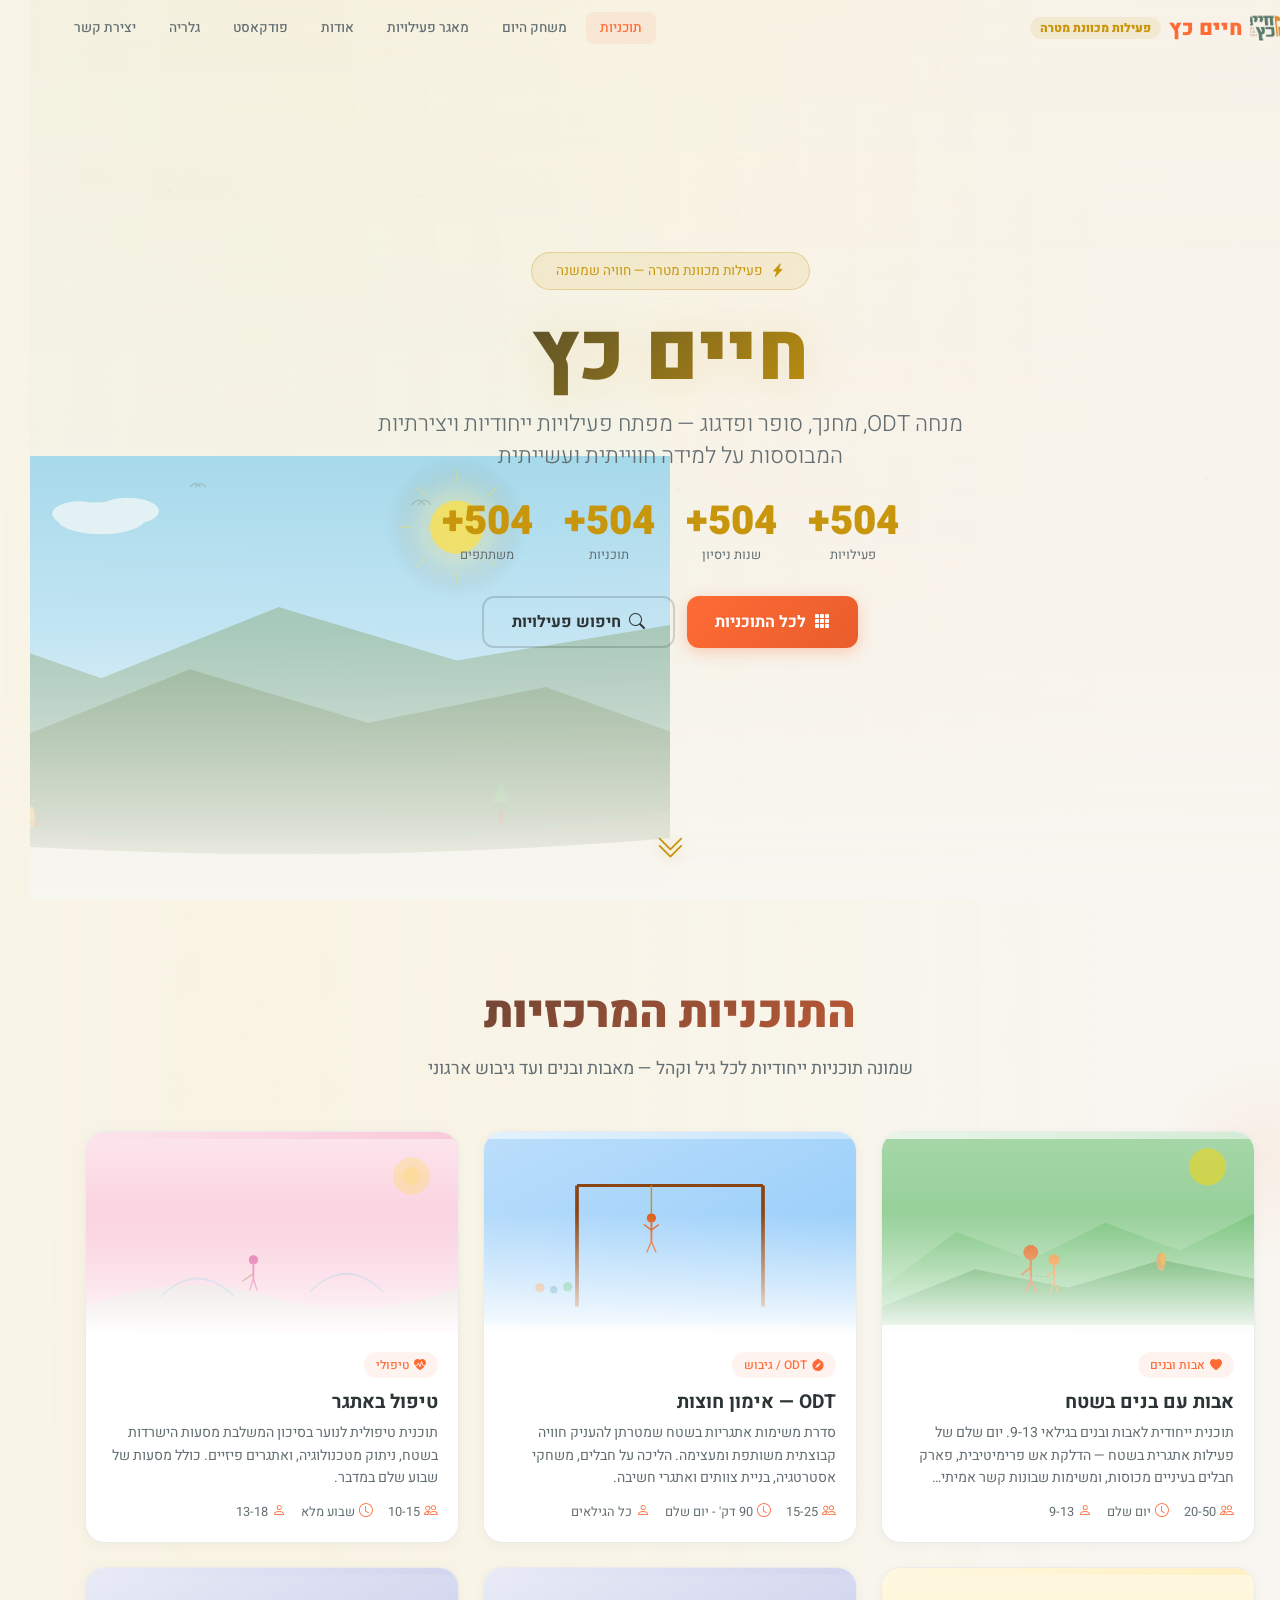
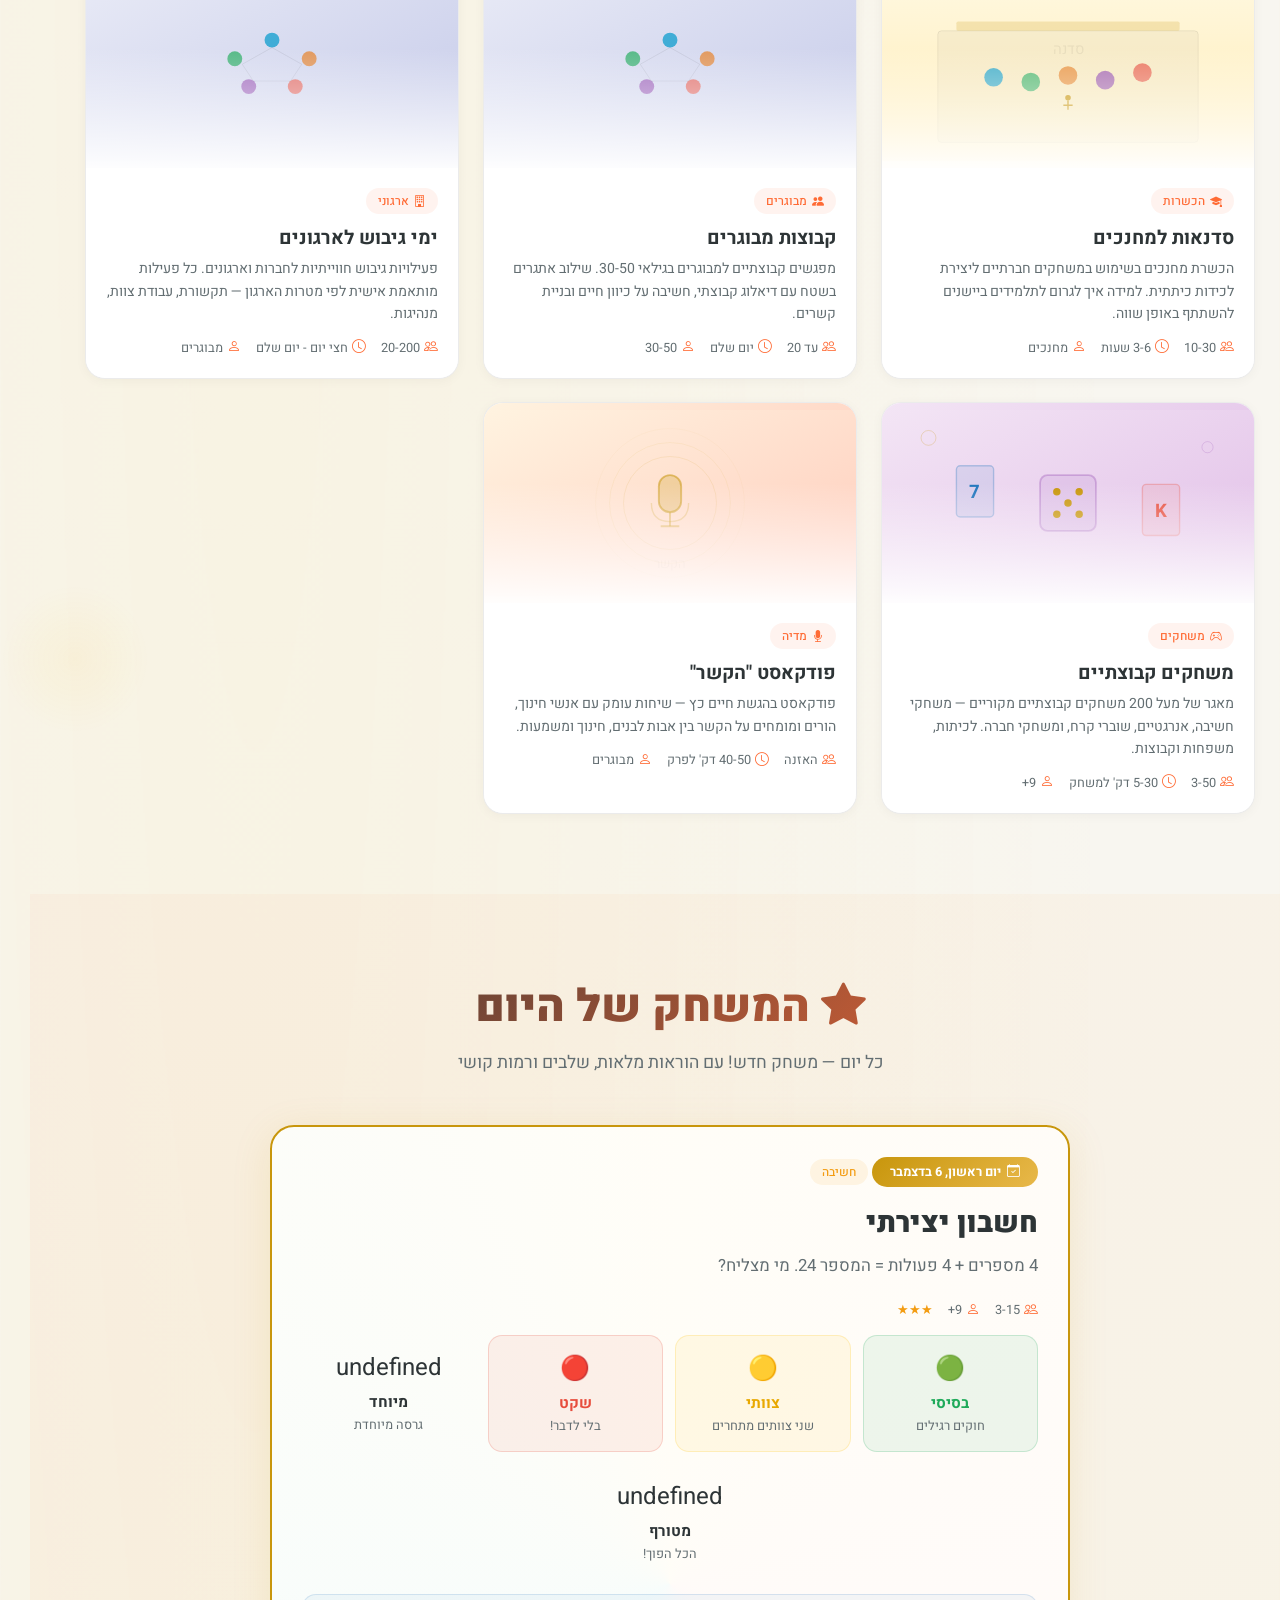
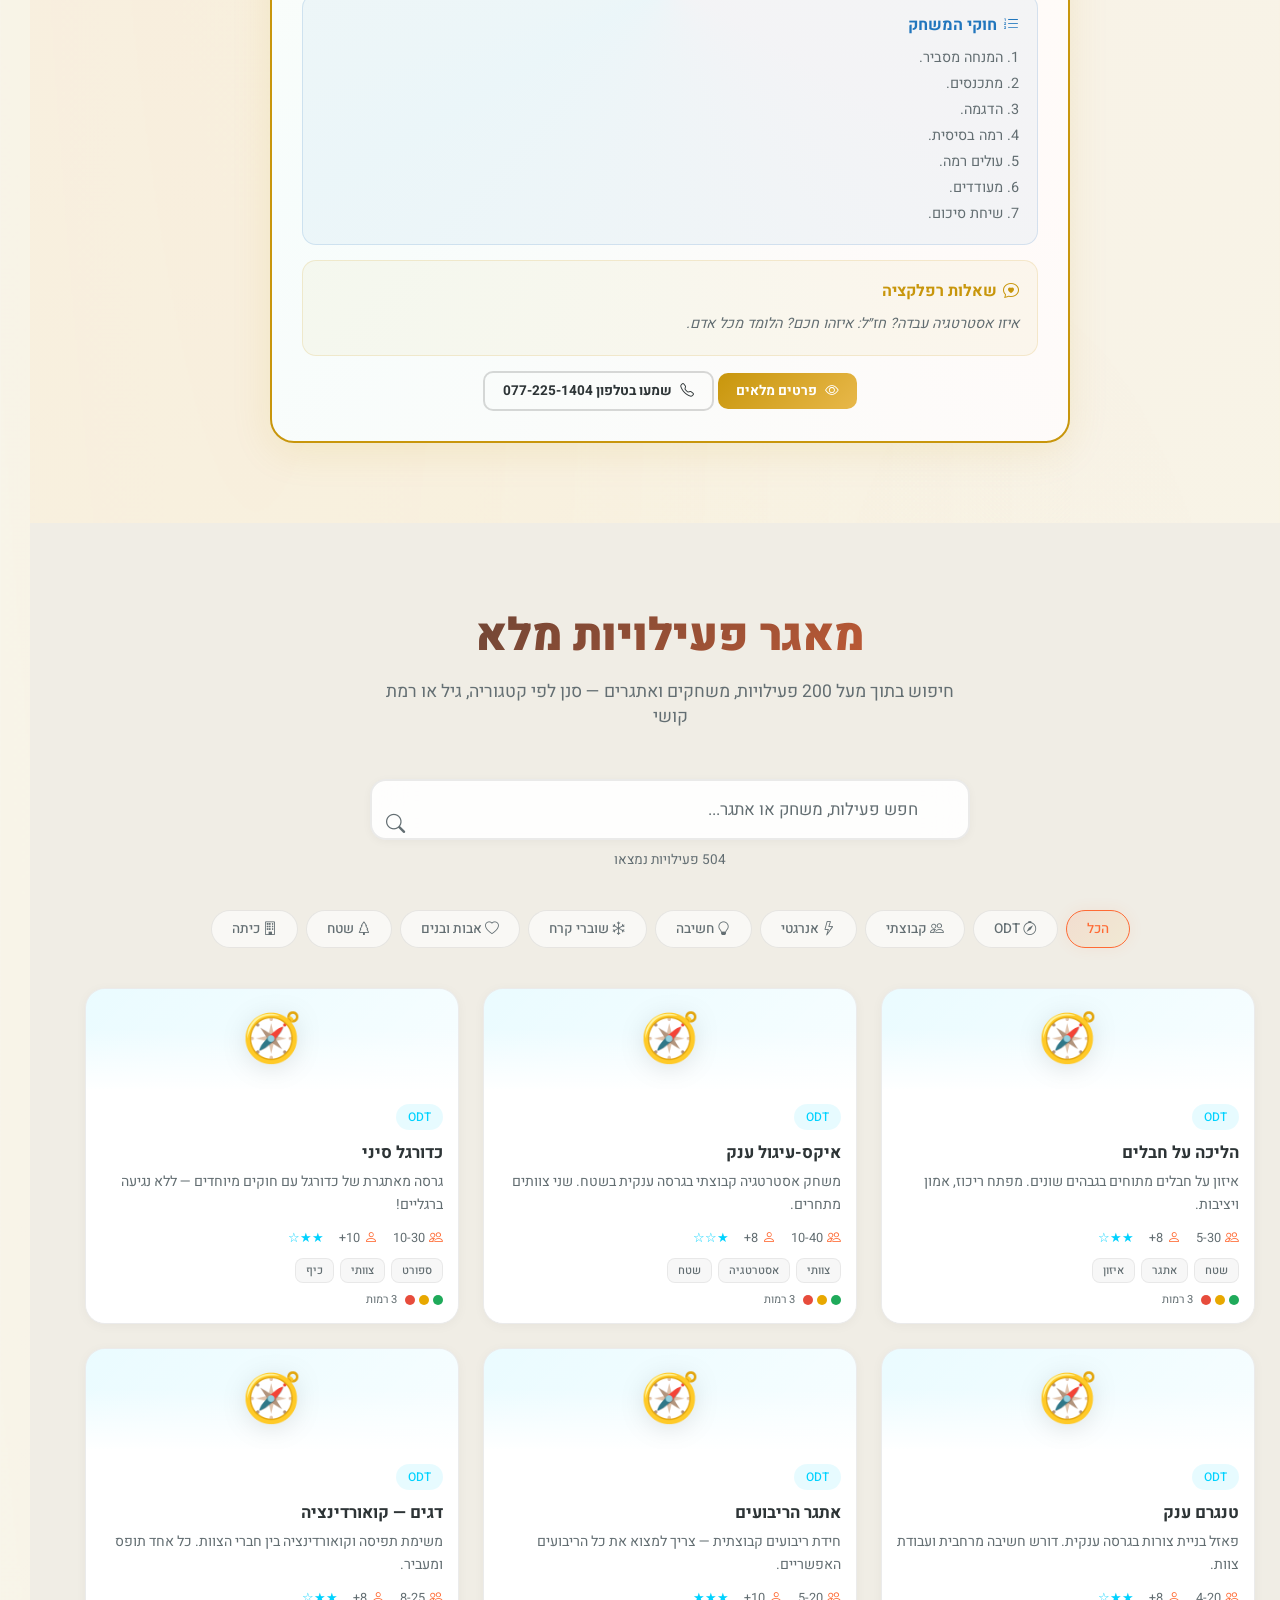
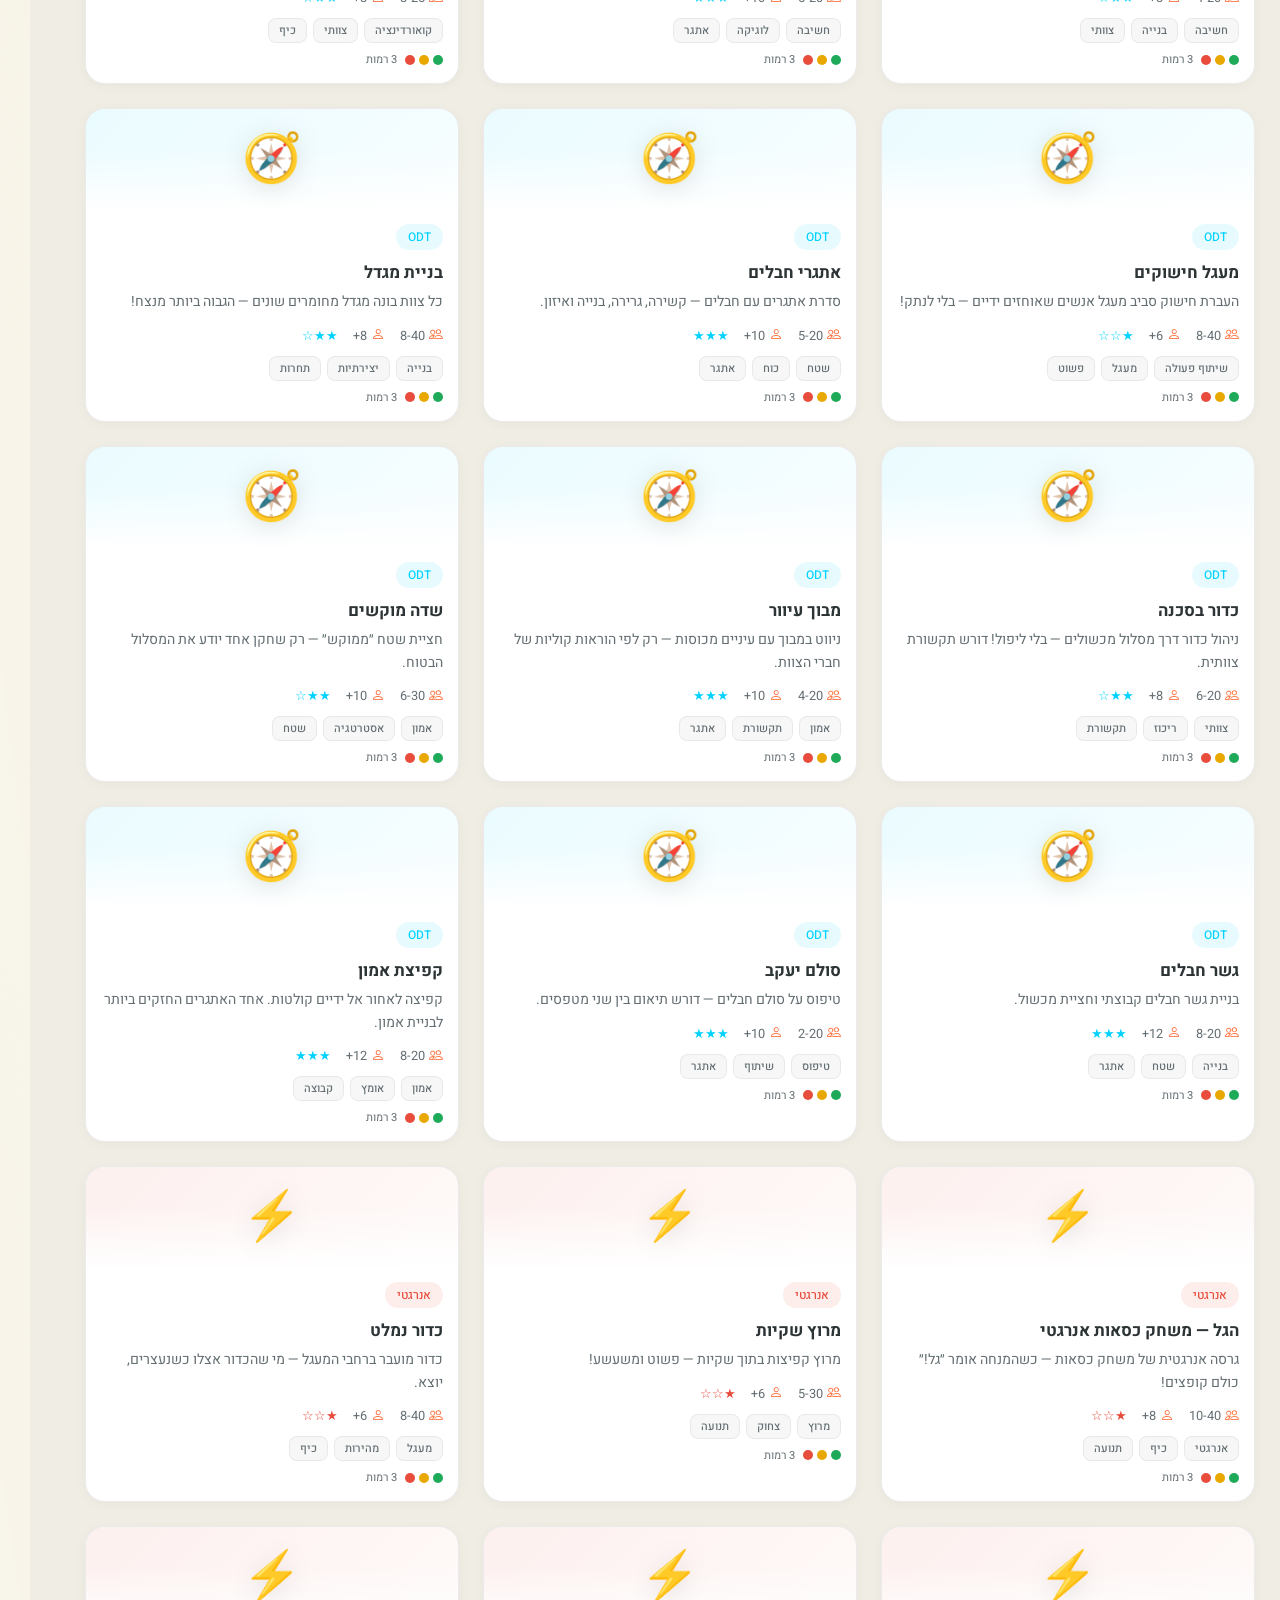
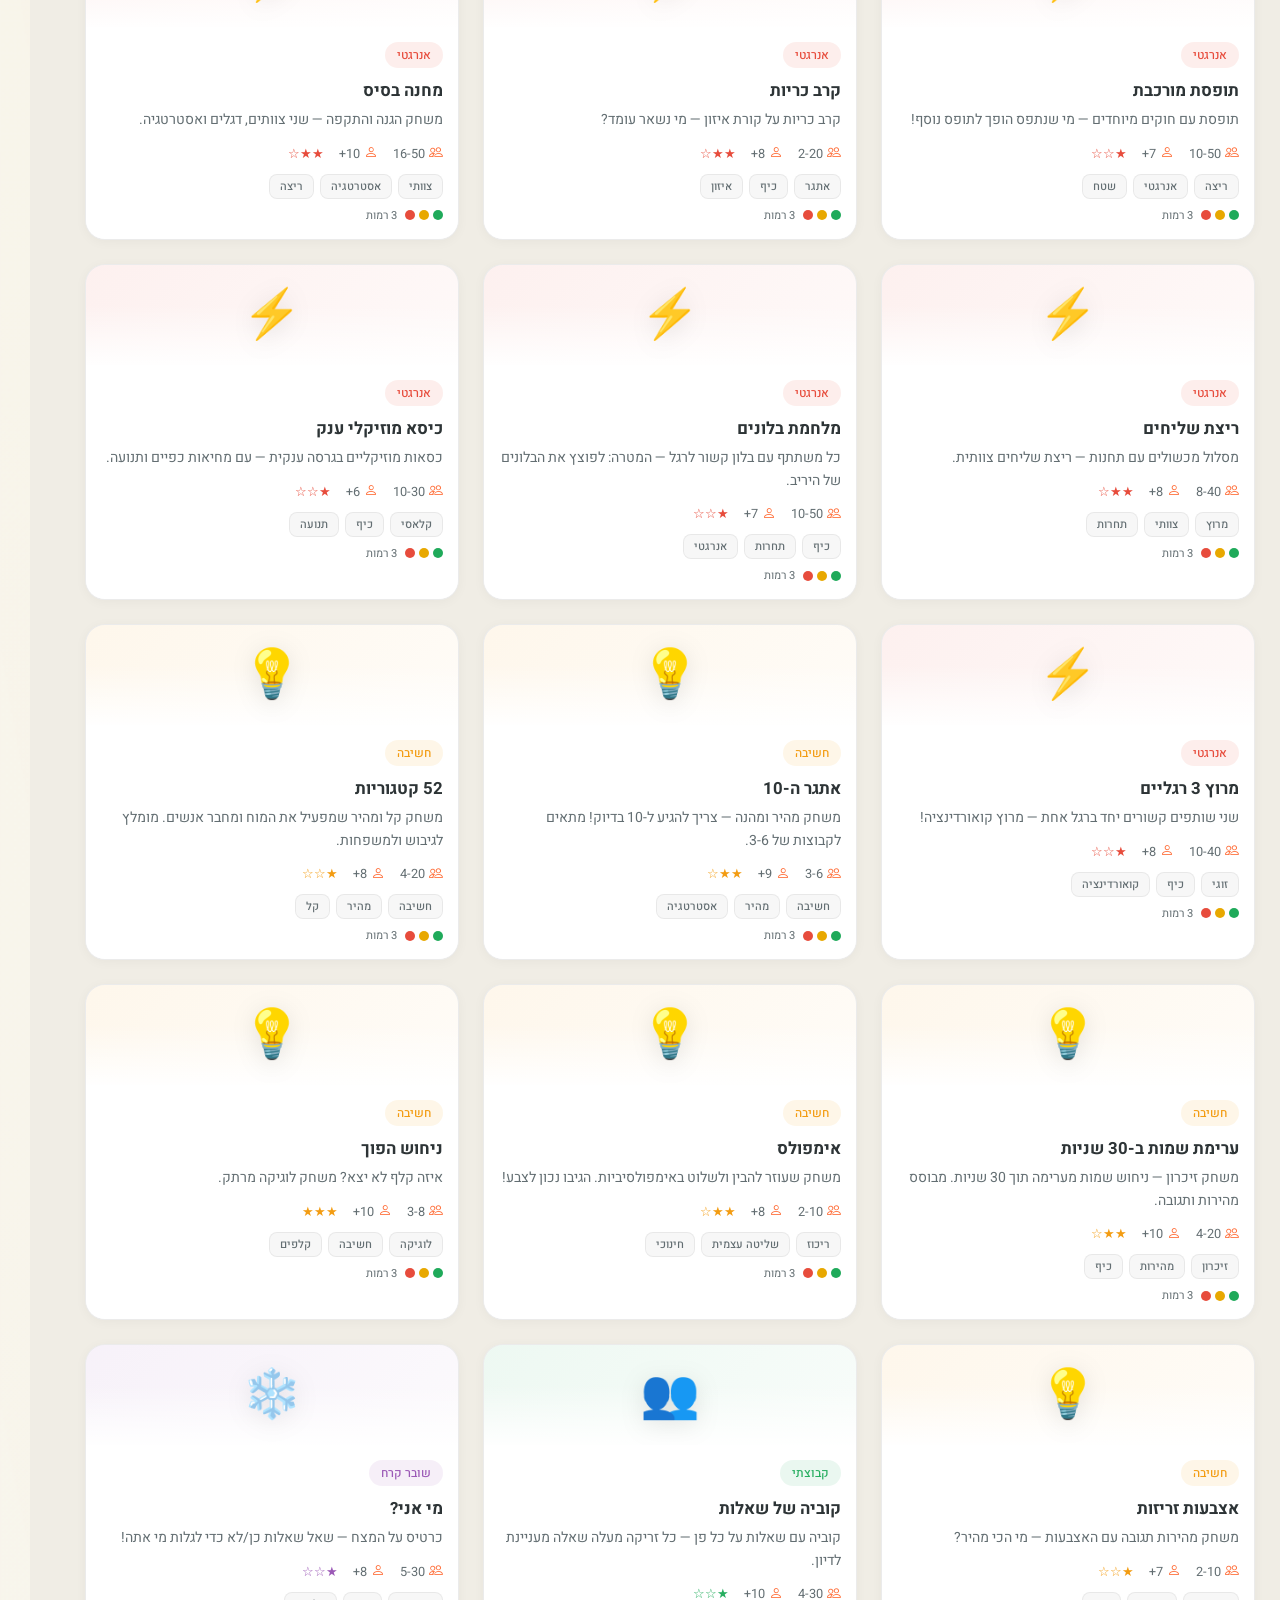
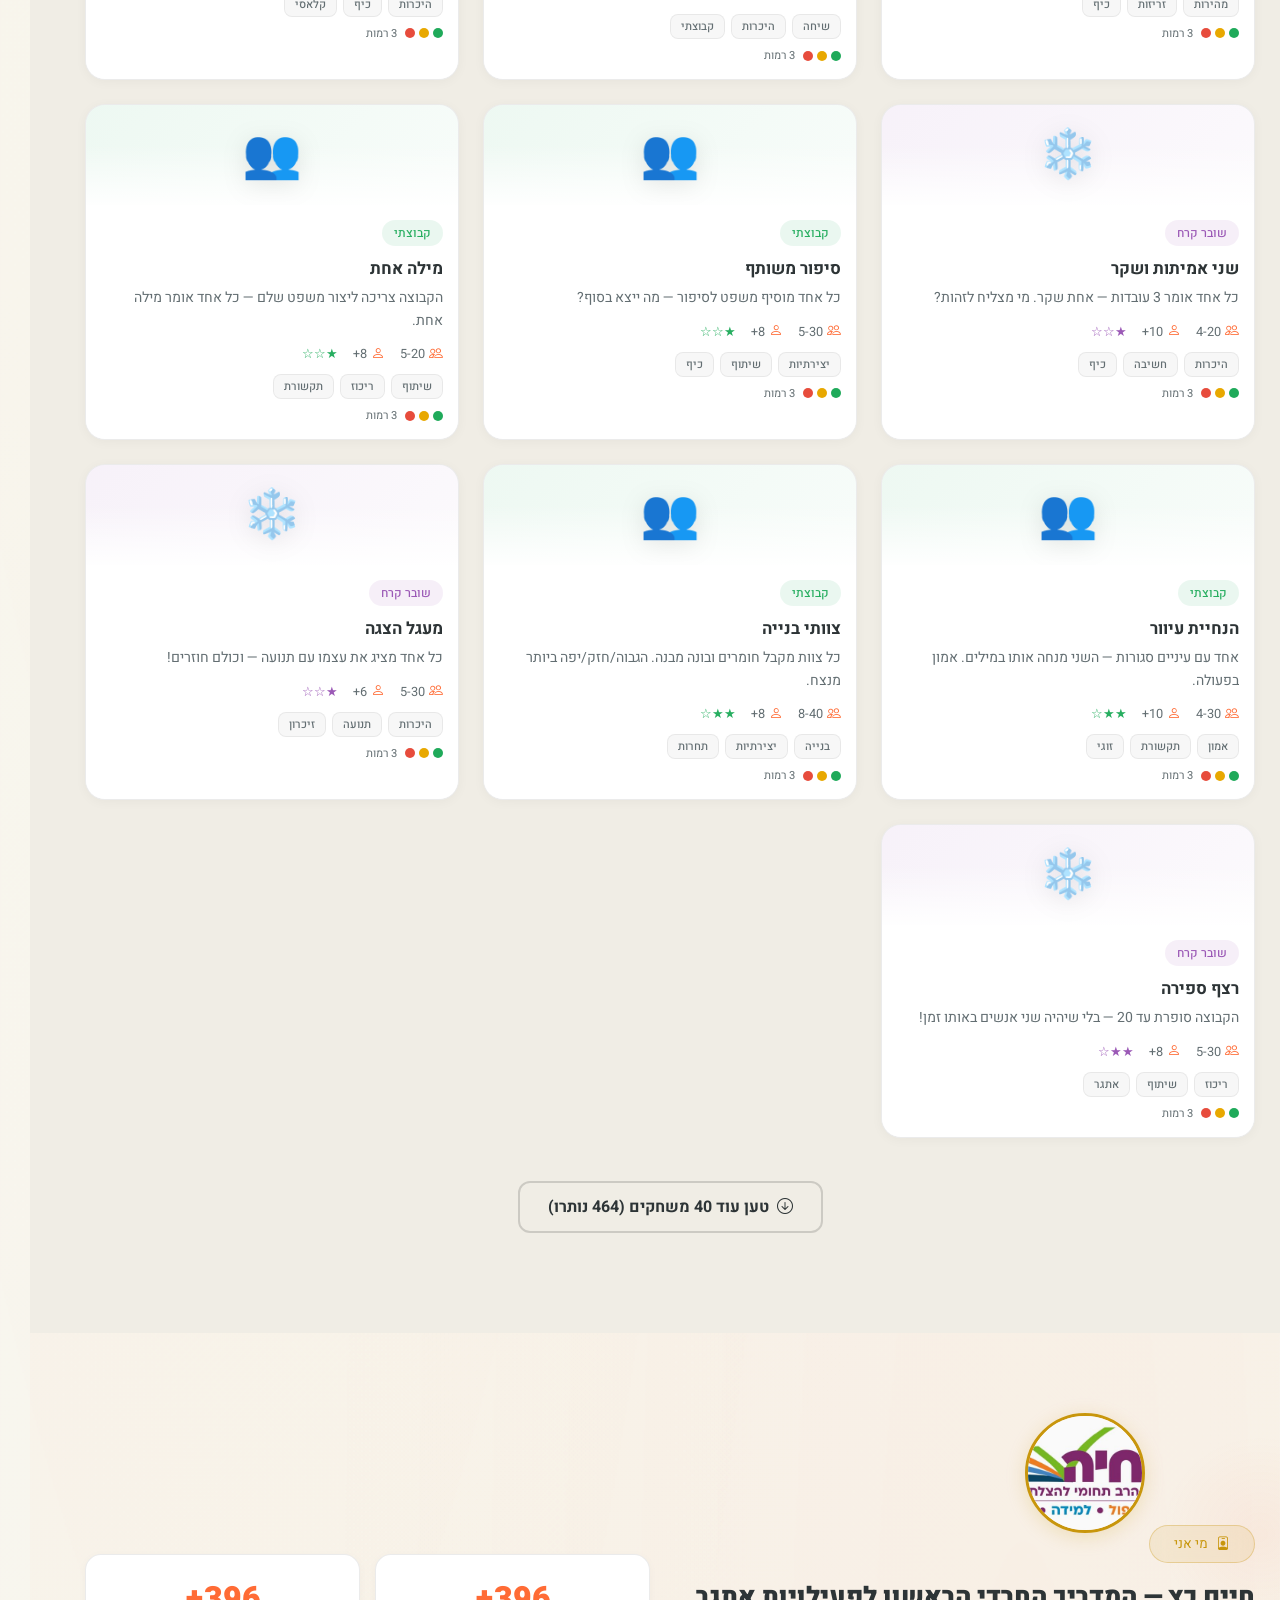
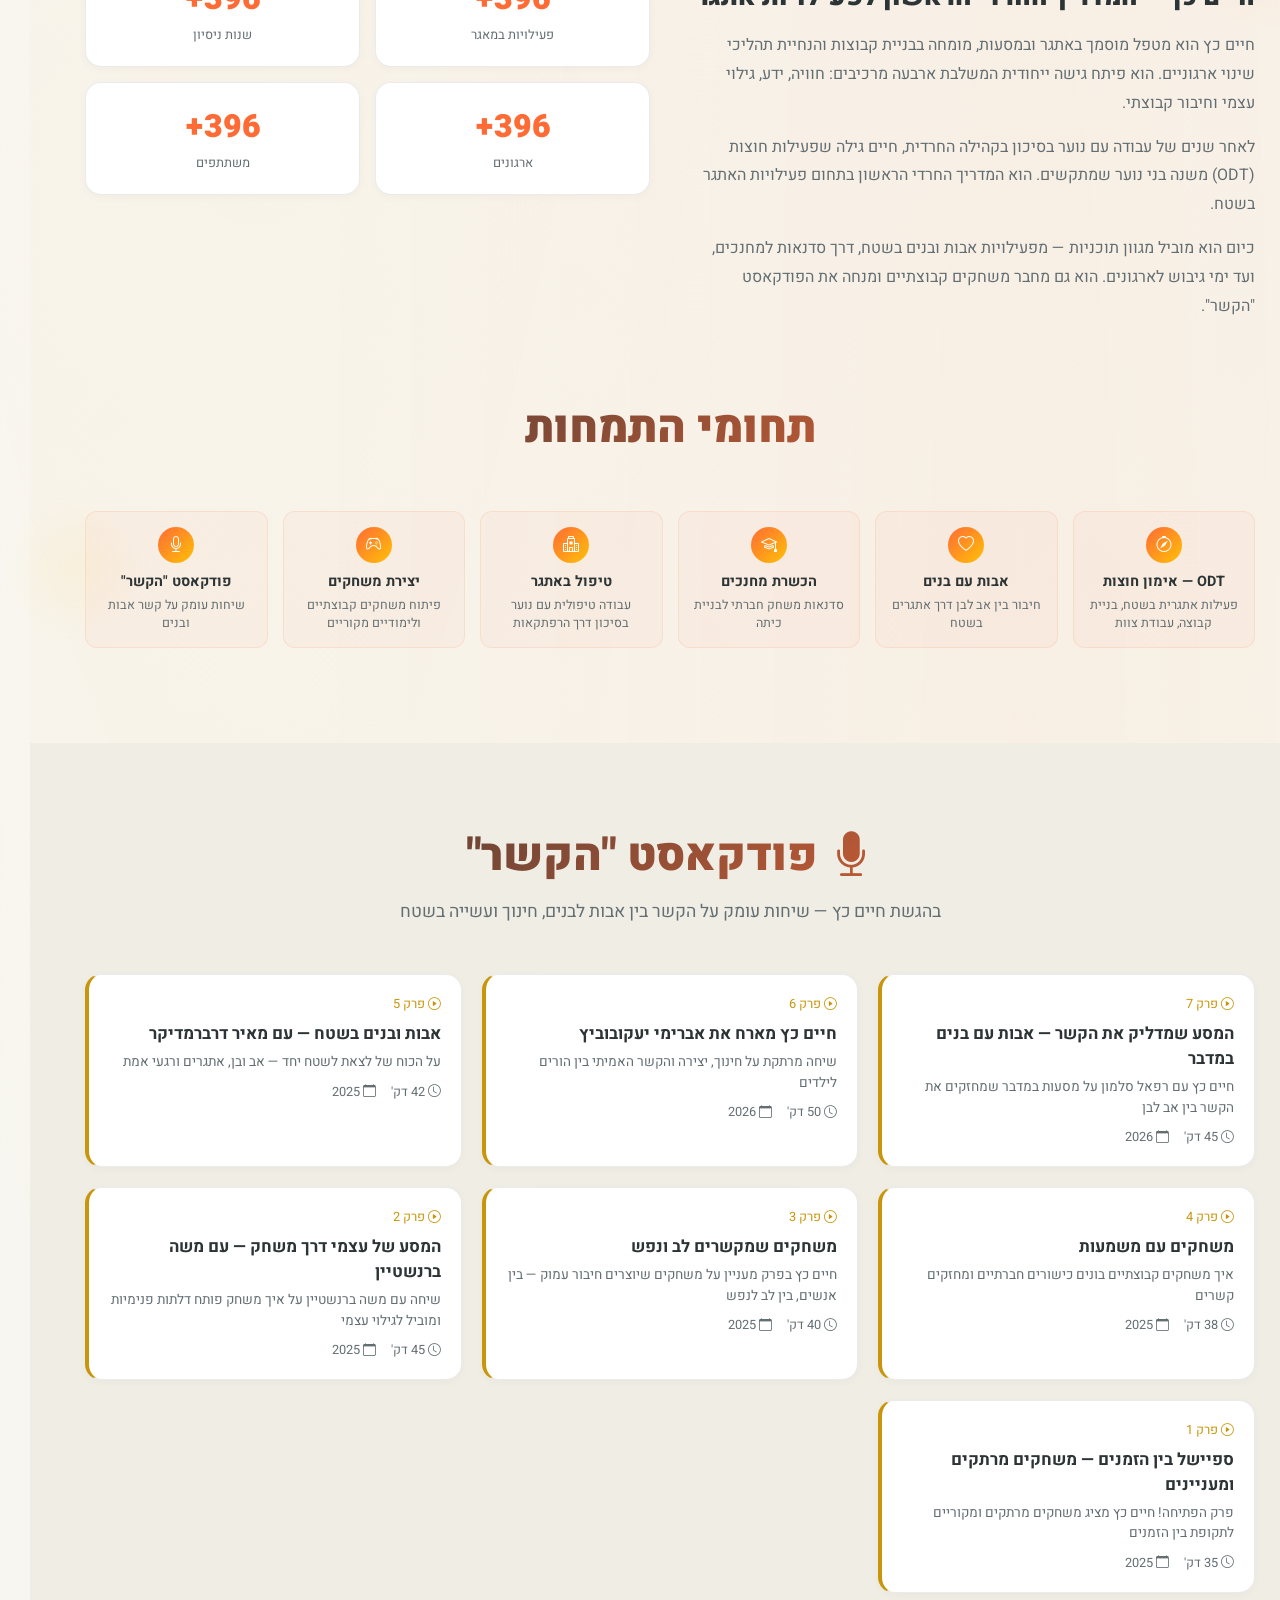
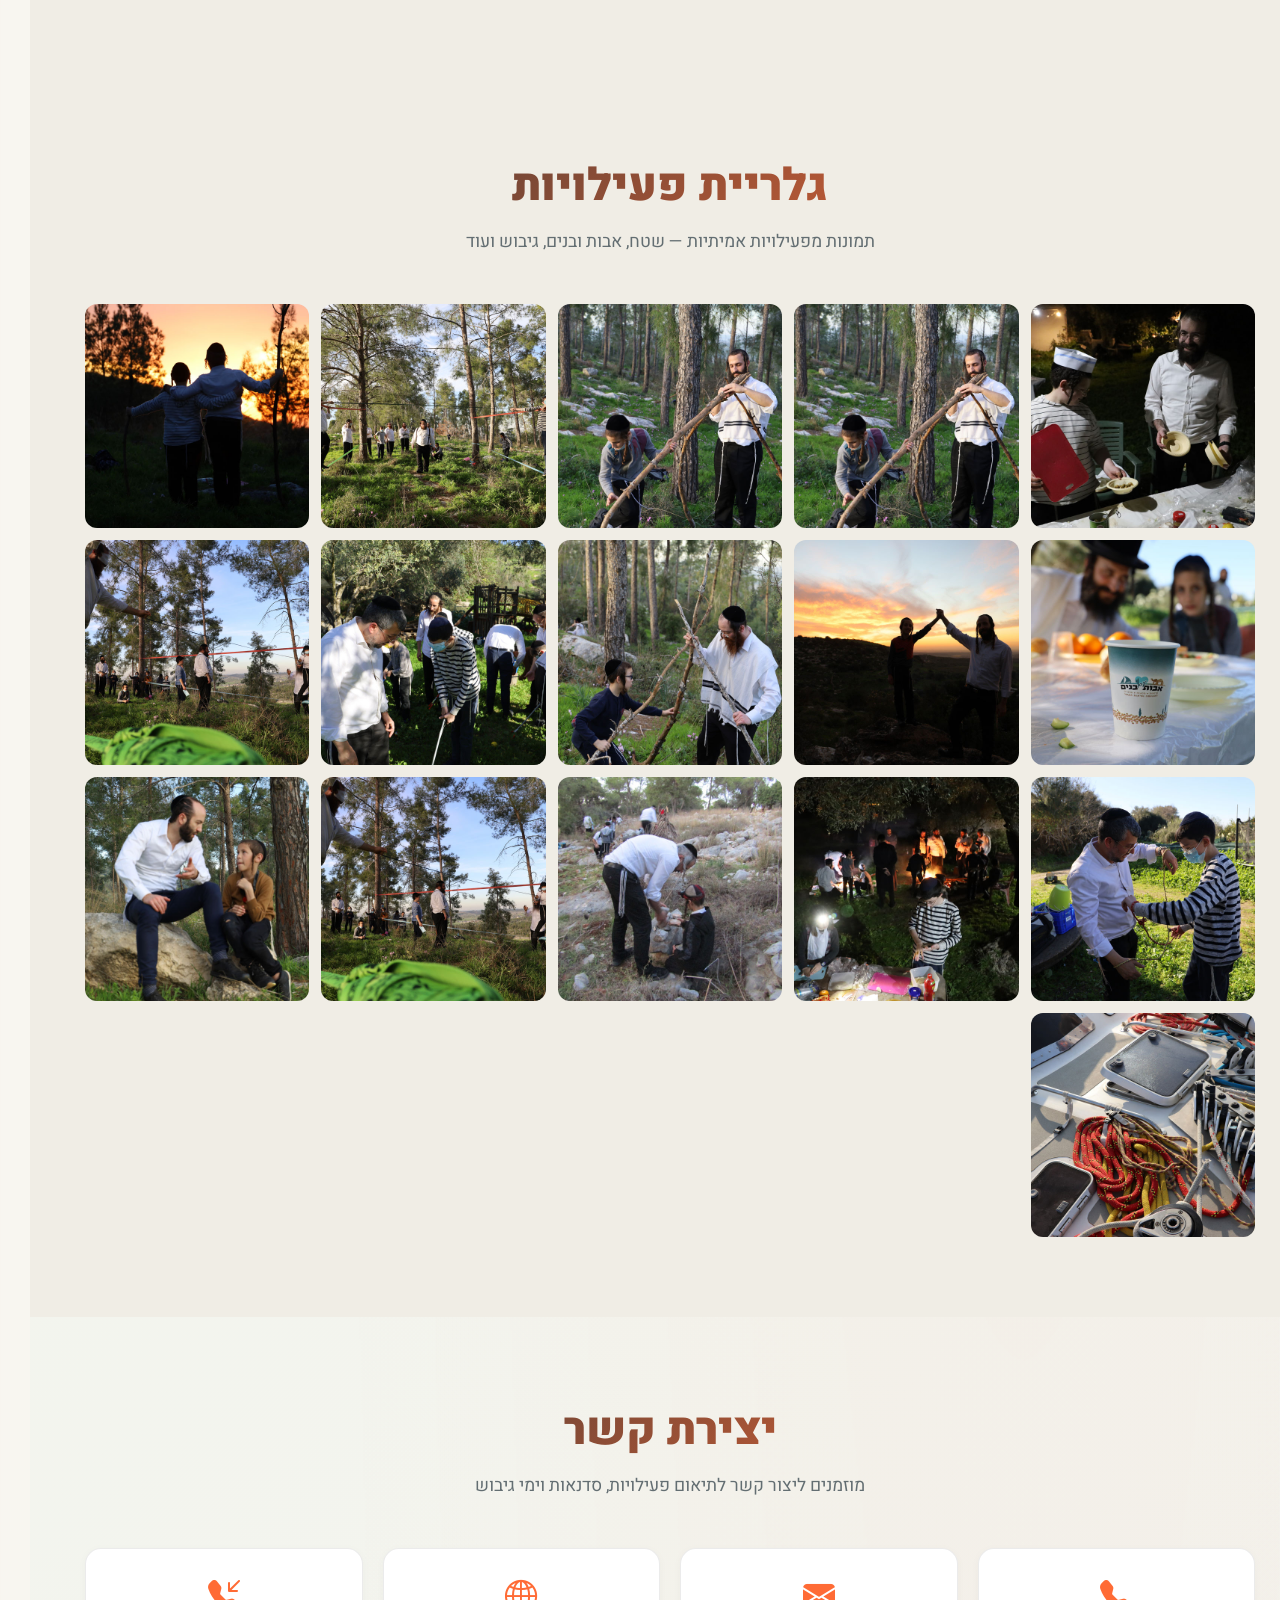
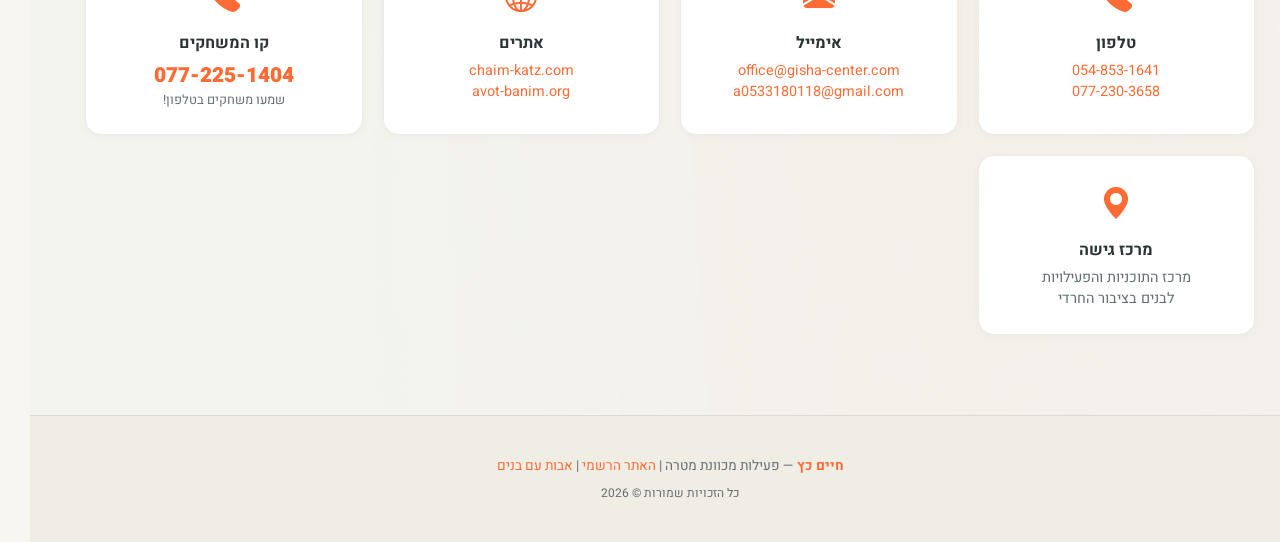
==== commit 91ed1ffa: "504 games!" ====
--- a/index.html
+++ b/index.html
@@ -608,10 +608,10 @@
       המבוססות על למידה חווייתית ועשייתית
     </p>
     <div class="hero-stats">
-      <div class="hero-stat"><span class="num" data-count="414">0</span><span class="label">פעילויות</span></div>
-      <div class="hero-stat"><span class="num" data-count="414">0</span><span class="label">שנות ניסיון</span></div>
-      <div class="hero-stat"><span class="num" data-count="414">0</span><span class="label">תוכניות</span></div>
-      <div class="hero-stat"><span class="num" data-count="414">0</span><span class="label">משתתפים</span></div>
+      <div class="hero-stat"><span class="num" data-count="504">0</span><span class="label">פעילויות</span></div>
+      <div class="hero-stat"><span class="num" data-count="504">0</span><span class="label">שנות ניסיון</span></div>
+      <div class="hero-stat"><span class="num" data-count="504">0</span><span class="label">תוכניות</span></div>
+      <div class="hero-stat"><span class="num" data-count="504">0</span><span class="label">משתתפים</span></div>
     </div>
     <div class="hero-cta">
       <a href="#programs" class="btn btn-primary"><i class="bi bi-grid-3x3-gap-fill"></i> לכל התוכניות</a>
@@ -707,10 +707,10 @@
         </p>
       </div>
       <div class="about-stats">
-        <div class="about-stat"><span class="num" data-count="414">0</span><span class="label">פעילויות במאגר</span></div>
-        <div class="about-stat"><span class="num" data-count="414">0</span><span class="label">שנות ניסיון</span></div>
-        <div class="about-stat"><span class="num" data-count="414">0</span><span class="label">ארגונים</span></div>
-        <div class="about-stat"><span class="num" data-count="414">0</span><span class="label">משתתפים</span></div>
+        <div class="about-stat"><span class="num" data-count="504">0</span><span class="label">פעילויות במאגר</span></div>
+        <div class="about-stat"><span class="num" data-count="504">0</span><span class="label">שנות ניסיון</span></div>
+        <div class="about-stat"><span class="num" data-count="504">0</span><span class="label">ארגונים</span></div>
+        <div class="about-stat"><span class="num" data-count="504">0</span><span class="label">משתתפים</span></div>
       </div>
     </div>
 
@@ -1455,6 +1455,96 @@
   {name:'מסלול עיוור קבוצתי',cat:'odt',desc:'כל הקבוצה בשורה עם עיניים עצומות. רק הראשון רואה!',ages:'10+',participants:'6-20',difficulty:3,tags:['אמון','תקשורת'],subcat:'אמון',rules:'1. המנחה מסביר.\n2. מתכנסים.\n3. הדגמה.\n4. רמה בסיסית.\n5. עולים רמה.\n6. מעודדים.\n7. שיחת סיכום.',reflection:'מה למדתם? איך הצוות עזר? חז״ל: כל ישראל ערבים זה בזה.',levels:[{name:'בסיסי',desc:'חוקים רגילים'},{name:'צוותי',desc:'שני צוותים מתחרים'},{name:'שקט',desc:'בלי לדבר!'},{name:'מיוחד',desc:'גרסה מיוחדת'},{name:'מטורף',desc:'הכל הפוך!'}],mood:[]},
   {name:'בניית גשר מנייר',cat:'odt',desc:'גשר שמחזיק ספר — מנייר עיתון בלבד! מי בונה הכי חזק?',ages:'9+',participants:'4-20',difficulty:2,tags:['בנייה','הנדסה'],subcat:'בנייה',rules:'1. המנחה מסביר.\n2. מתכנסים.\n3. הדגמה.\n4. רמה בסיסית.\n5. עולים רמה.\n6. מעודדים.\n7. שיחת סיכום.',reflection:'מה למדתם? איך הצוות עזר? חז״ל: כל ישראל ערבים זה בזה.',levels:[{name:'בסיסי',desc:'חוקים רגילים'},{name:'צוותי',desc:'שני צוותים מתחרים'},{name:'שקט',desc:'בלי לדבר!'},{name:'מיוחד',desc:'גרסה מיוחדת'},{name:'מטורף',desc:'הכל הפוך!'}],mood:[]},
   {name:'קיר הטיפוס',cat:'odt',desc:'קיר טיפוס פשוט — כל אחד מטפס עד למעלה! הקבוצה מעודדת.',ages:'10+',participants:'5-20',difficulty:3,tags:['טיפוס','אומץ'],subcat:'טיפוס',rules:'1. המנחה מסביר.\n2. מתכנסים.\n3. הדגמה.\n4. רמה בסיסית.\n5. עולים רמה.\n6. מעודדים.\n7. שיחת סיכום.',reflection:'מה למדתם? איך הצוות עזר? חז״ל: כל ישראל ערבים זה בזה.',levels:[{name:'בסיסי',desc:'חוקים רגילים'},{name:'צוותי',desc:'שני צוותים מתחרים'},{name:'שקט',desc:'בלי לדבר!'},{name:'מיוחד',desc:'גרסה מיוחדת'},{name:'מטורף',desc:'הכל הפוך!'}],mood:[]},
+  {name:'מסע אמון',cat:'odt',desc:'5 תחנות אמון: נפילה, הנחיה, נשיאה, חציית מכשול, קפיצה.',ages:'10+',participants:'6-20',difficulty:3,tags:['אמון','מסע'],subcat:'אמון',rules:'1. המנחה מסביר.\n2. מתכנסים.\n3. הדגמה.\n4. רמה בסיסית.\n5. עולים רמה.\n6. מעודדים.\n7. שיחת סיכום.',reflection:'מה למדתם? איך הצוות עזר? חז״ל: כל ישראל ערבים זה בזה.',levels:[{name:'בסיסי',desc:'חוקים רגילים'},{name:'צוותי',desc:'שני צוותים מתחרים'},{name:'שקט',desc:'בלי לדבר!'},{name:'מיוחד',desc:'גרסה מיוחדת'},{name:'מטורף',desc:'הכל הפוך!'}],mood:[]},
+  {name:'מבוך מספרים',cat:'thinking',desc:'מבוך שבו כל צומת עם מספר — צריך לעבור כך שהסכום יהיה בדיוק 50!',ages:'9+',participants:'3-20',difficulty:2,tags:['מספרים','לוגיקה'],subcat:'מספרים',rules:'1. המנחה מסביר.\n2. מתכנסים.\n3. הדגמה.\n4. רמה בסיסית.\n5. עולים רמה.\n6. מעודדים.\n7. שיחת סיכום.',reflection:'איזו אסטרטגיה עבדה? חז״ל: איזהו חכם? הלומד מכל אדם.',levels:[{name:'בסיסי',desc:'חוקים רגילים'},{name:'צוותי',desc:'שני צוותים מתחרים'},{name:'שקט',desc:'בלי לדבר!'},{name:'מיוחד',desc:'גרסה מיוחדת'},{name:'מטורף',desc:'הכל הפוך!'}],mood:[]},
+  {name:'חידת הגשר',cat:'thinking',desc:'4 אנשים צריכים לחצות גשר בלילה עם פנס אחד. כל אחד בקצב שונה. איך?',ages:'10+',participants:'4-20',difficulty:3,tags:['לוגיקה','חידה'],subcat:'חידות',rules:'1. המנחה מסביר.\n2. מתכנסים.\n3. הדגמה.\n4. רמה בסיסית.\n5. עולים רמה.\n6. מעודדים.\n7. שיחת סיכום.',reflection:'איזו אסטרטגיה עבדה? חז״ל: איזהו חכם? הלומד מכל אדם.',levels:[{name:'בסיסי',desc:'חוקים רגילים'},{name:'צוותי',desc:'שני צוותים מתחרים'},{name:'שקט',desc:'בלי לדבר!'},{name:'מיוחד',desc:'גרסה מיוחדת'},{name:'מטורף',desc:'הכל הפוך!'}],mood:[]},
+  {name:'הפרדת צבעים',cat:'thinking',desc:'ערימת קלפים צבעוניים — מיינו לפי צבע בלי להסתכל! רק מגע.',ages:'8+',participants:'3-15',difficulty:2,tags:['חושים','לוגיקה'],subcat:'אסטרטגיה',rules:'1. המנחה מסביר.\n2. מתכנסים.\n3. הדגמה.\n4. רמה בסיסית.\n5. עולים רמה.\n6. מעודדים.\n7. שיחת סיכום.',reflection:'איזו אסטרטגיה עבדה? חז״ל: איזהו חכם? הלומד מכל אדם.',levels:[{name:'בסיסי',desc:'חוקים רגילים'},{name:'צוותי',desc:'שני צוותים מתחרים'},{name:'שקט',desc:'בלי לדבר!'},{name:'מיוחד',desc:'גרסה מיוחדת'},{name:'מטורף',desc:'הכל הפוך!'}],mood:[]},
+  {name:'סודוקו אנושי',cat:'thinking',desc:'9 שחקנים בלוח 3×3 — כל שורה ועמודה חייבת 3 צבעים שונים!',ages:'9+',participants:'9-27',difficulty:2,tags:['לוגיקה','מרחבי'],subcat:'מספרים',rules:'1. המנחה מסביר.\n2. מתכנסים.\n3. הדגמה.\n4. רמה בסיסית.\n5. עולים רמה.\n6. מעודדים.\n7. שיחת סיכום.',reflection:'איזו אסטרטגיה עבדה? חז״ל: איזהו חכם? הלומד מכל אדם.',levels:[{name:'בסיסי',desc:'חוקים רגילים'},{name:'צוותי',desc:'שני צוותים מתחרים'},{name:'שקט',desc:'בלי לדבר!'},{name:'מיוחד',desc:'גרסה מיוחדת'},{name:'מטורף',desc:'הכל הפוך!'}],mood:[]},
+  {name:'חידת האוצר',cat:'thinking',desc:'5 רמזים מתמטיים מובילים לאוצר חבוי. כל רמז = חישוב!',ages:'9+',participants:'4-20',difficulty:2,tags:['מתמטיקה','חיפוש'],subcat:'מספרים',rules:'1. המנחה מסביר.\n2. מתכנסים.\n3. הדגמה.\n4. רמה בסיסית.\n5. עולים רמה.\n6. מעודדים.\n7. שיחת סיכום.',reflection:'איזו אסטרטגיה עבדה? חז״ל: איזהו חכם? הלומד מכל אדם.',levels:[{name:'בסיסי',desc:'חוקים רגילים'},{name:'צוותי',desc:'שני צוותים מתחרים'},{name:'שקט',desc:'בלי לדבר!'},{name:'מיוחד',desc:'גרסה מיוחדת'},{name:'מטורף',desc:'הכל הפוך!'}],mood:[]},
+  {name:'מילה מתוך מילה',cat:'thinking',desc:'מילה ארוכה על הלוח — כמה מילים קצרות אפשר ליצור מהאותיות?',ages:'8+',participants:'3-30',difficulty:1,tags:['מילים','תחרות'],subcat:'מילים',rules:'1. המנחה מסביר.\n2. מתכנסים.\n3. הדגמה.\n4. רמה בסיסית.\n5. עולים רמה.\n6. מעודדים.\n7. שיחת סיכום.',reflection:'איזו אסטרטגיה עבדה? חז״ל: איזהו חכם? הלומד מכל אדם.',levels:[{name:'בסיסי',desc:'חוקים רגילים'},{name:'צוותי',desc:'שני צוותים מתחרים'},{name:'שקט',desc:'בלי לדבר!'},{name:'מיוחד',desc:'גרסה מיוחדת'},{name:'מטורף',desc:'הכל הפוך!'}],mood:[]},
+  {name:'חידת הסוחר',cat:'thinking',desc:'סוחר קנה ב-80 מכר ב-90 קנה ב-100 מכר ב-110. כמה הרוויח?',ages:'10+',participants:'3-25',difficulty:2,tags:['מתמטיקה','חשיבה'],subcat:'מספרים',rules:'1. המנחה מסביר.\n2. מתכנסים.\n3. הדגמה.\n4. רמה בסיסית.\n5. עולים רמה.\n6. מעודדים.\n7. שיחת סיכום.',reflection:'איזו אסטרטגיה עבדה? חז״ל: איזהו חכם? הלומד מכל אדם.',levels:[{name:'בסיסי',desc:'חוקים רגילים'},{name:'צוותי',desc:'שני צוותים מתחרים'},{name:'שקט',desc:'בלי לדבר!'},{name:'מיוחד',desc:'גרסה מיוחדת'},{name:'מטורף',desc:'הכל הפוך!'}],mood:[]},
+  {name:'מה קודם?',cat:'thinking',desc:'10 אירועים היסטוריים — סדרו אותם מהקדום לחדש!',ages:'10+',participants:'4-25',difficulty:2,tags:['היסטוריה','סדר'],subcat:'זיכרון',rules:'1. המנחה מסביר.\n2. מתכנסים.\n3. הדגמה.\n4. רמה בסיסית.\n5. עולים רמה.\n6. מעודדים.\n7. שיחת סיכום.',reflection:'איזו אסטרטגיה עבדה? חז״ל: איזהו חכם? הלומד מכל אדם.',levels:[{name:'בסיסי',desc:'חוקים רגילים'},{name:'צוותי',desc:'שני צוותים מתחרים'},{name:'שקט',desc:'בלי לדבר!'},{name:'מיוחד',desc:'גרסה מיוחדת'},{name:'מטורף',desc:'הכל הפוך!'}],mood:[]},
+  {name:'שרלוק',cat:'thinking',desc:'המנחה מתאר מקום — 5 רמזים. מי מזהה ראשון?',ages:'9+',participants:'4-30',difficulty:1,tags:['ניחוש','גיאוגרפיה'],subcat:'חידות',rules:'1. המנחה מסביר.\n2. מתכנסים.\n3. הדגמה.\n4. רמה בסיסית.\n5. עולים רמה.\n6. מעודדים.\n7. שיחת סיכום.',reflection:'איזו אסטרטגיה עבדה? חז״ל: איזהו חכם? הלומד מכל אדם.',levels:[{name:'בסיסי',desc:'חוקים רגילים'},{name:'צוותי',desc:'שני צוותים מתחרים'},{name:'שקט',desc:'בלי לדבר!'},{name:'מיוחד',desc:'גרסה מיוחדת'},{name:'מטורף',desc:'הכל הפוך!'}],mood:[]},
+  {name:'מכונת חישוב',cat:'thinking',desc:'שרשרת אנושית — כל אחד מוסיף פעולה חשבונית. מה יצא בסוף?',ages:'9+',participants:'5-20',difficulty:2,tags:['מתמטיקה','שרשרת'],subcat:'מספרים',rules:'1. המנחה מסביר.\n2. מתכנסים.\n3. הדגמה.\n4. רמה בסיסית.\n5. עולים רמה.\n6. מעודדים.\n7. שיחת סיכום.',reflection:'איזו אסטרטגיה עבדה? חז״ל: איזהו חכם? הלומד מכל אדם.',levels:[{name:'בסיסי',desc:'חוקים רגילים'},{name:'צוותי',desc:'שני צוותים מתחרים'},{name:'שקט',desc:'בלי לדבר!'},{name:'מיוחד',desc:'גרסה מיוחדת'},{name:'מטורף',desc:'הכל הפוך!'}],mood:[]},
+  {name:'קוביית רוביק אנושית',cat:'thinking',desc:'9 שחקנים עם חולצות צבעוניות — צריך לסדר בלוח 3×3 לפי דפוס!',ages:'9+',participants:'9-27',difficulty:2,tags:['לוגיקה','תנועה'],subcat:'אסטרטגיה',rules:'1. המנחה מסביר.\n2. מתכנסים.\n3. הדגמה.\n4. רמה בסיסית.\n5. עולים רמה.\n6. מעודדים.\n7. שיחת סיכום.',reflection:'איזו אסטרטגיה עבדה? חז״ל: איזהו חכם? הלומד מכל אדם.',levels:[{name:'בסיסי',desc:'חוקים רגילים'},{name:'צוותי',desc:'שני צוותים מתחרים'},{name:'שקט',desc:'בלי לדבר!'},{name:'מיוחד',desc:'גרסה מיוחדת'},{name:'מטורף',desc:'הכל הפוך!'}],mood:[]},
+  {name:'מפענח הכתב',cat:'thinking',desc:'המנחה כותב בכתב מראה/הפוך — מי מפענח ראשון?',ages:'8+',participants:'3-25',difficulty:1,tags:['קריאה','חשיבה'],subcat:'מילים',rules:'1. המנחה מסביר.\n2. מתכנסים.\n3. הדגמה.\n4. רמה בסיסית.\n5. עולים רמה.\n6. מעודדים.\n7. שיחת סיכום.',reflection:'איזו אסטרטגיה עבדה? חז״ל: איזהו חכם? הלומד מכל אדם.',levels:[{name:'בסיסי',desc:'חוקים רגילים'},{name:'צוותי',desc:'שני צוותים מתחרים'},{name:'שקט',desc:'בלי לדבר!'},{name:'מיוחד',desc:'גרסה מיוחדת'},{name:'מטורף',desc:'הכל הפוך!'}],mood:[]},
+  {name:'חידת הנרות',cat:'thinking',desc:'כמה נרות דולקים אם מכבים 3 מתוך 7 ורוח מכבה עוד 1?',ages:'8+',participants:'3-25',difficulty:1,tags:['לוגיקה','חידה'],subcat:'חידות',rules:'1. המנחה מסביר.\n2. מתכנסים.\n3. הדגמה.\n4. רמה בסיסית.\n5. עולים רמה.\n6. מעודדים.\n7. שיחת סיכום.',reflection:'איזו אסטרטגיה עבדה? חז״ל: איזהו חכם? הלומד מכל אדם.',levels:[{name:'בסיסי',desc:'חוקים רגילים'},{name:'צוותי',desc:'שני צוותים מתחרים'},{name:'שקט',desc:'בלי לדבר!'},{name:'מיוחד',desc:'גרסה מיוחדת'},{name:'מטורף',desc:'הכל הפוך!'}],mood:[]},
+  {name:'מסלול הגיון',cat:'thinking',desc:'5 תחנות — בכל אחת חידה לוגית. פותרים וממשיכים!',ages:'9+',participants:'4-20',difficulty:2,tags:['לוגיקה','מסלול'],subcat:'חידות',rules:'1. המנחה מסביר.\n2. מתכנסים.\n3. הדגמה.\n4. רמה בסיסית.\n5. עולים רמה.\n6. מעודדים.\n7. שיחת סיכום.',reflection:'איזו אסטרטגיה עבדה? חז״ל: איזהו חכם? הלומד מכל אדם.',levels:[{name:'בסיסי',desc:'חוקים רגילים'},{name:'צוותי',desc:'שני צוותים מתחרים'},{name:'שקט',desc:'בלי לדבר!'},{name:'מיוחד',desc:'גרסה מיוחדת'},{name:'מטורף',desc:'הכל הפוך!'}],mood:[]},
+  {name:'זיכרון צלילים',cat:'thinking',desc:'המנחה מנגן רצף צלילים — מי חוזר עליהם בדיוק?',ages:'7+',participants:'3-25',difficulty:1,tags:['שמיעה','זיכרון'],subcat:'זיכרון',rules:'1. המנחה מסביר.\n2. מתכנסים.\n3. הדגמה.\n4. רמה בסיסית.\n5. עולים רמה.\n6. מעודדים.\n7. שיחת סיכום.',reflection:'איזו אסטרטגיה עבדה? חז״ל: איזהו חכם? הלומד מכל אדם.',levels:[{name:'בסיסי',desc:'חוקים רגילים'},{name:'צוותי',desc:'שני צוותים מתחרים'},{name:'שקט',desc:'בלי לדבר!'},{name:'מיוחד',desc:'גרסה מיוחדת'},{name:'מטורף',desc:'הכל הפוך!'}],mood:[]},
+  {name:'מה לא שייך?',cat:'thinking',desc:'4 מילים — 3 קשורות ואחת חורגת. מי מוצא ראשון?',ages:'8+',participants:'3-30',difficulty:1,tags:['לוגיקה','מילים'],subcat:'מילים',rules:'1. המנחה מסביר.\n2. מתכנסים.\n3. הדגמה.\n4. רמה בסיסית.\n5. עולים רמה.\n6. מעודדים.\n7. שיחת סיכום.',reflection:'איזו אסטרטגיה עבדה? חז״ל: איזהו חכם? הלומד מכל אדם.',levels:[{name:'בסיסי',desc:'חוקים רגילים'},{name:'צוותי',desc:'שני צוותים מתחרים'},{name:'שקט',desc:'בלי לדבר!'},{name:'מיוחד',desc:'גרסה מיוחדת'},{name:'מטורף',desc:'הכל הפוך!'}],mood:[]},
+  {name:'חשבון יצירתי',cat:'thinking',desc:'4 מספרים + 4 פעולות = המספר 24. מי מצליח?',ages:'9+',participants:'3-15',difficulty:3,tags:['מתמטיקה','יצירתיות'],subcat:'מספרים',rules:'1. המנחה מסביר.\n2. מתכנסים.\n3. הדגמה.\n4. רמה בסיסית.\n5. עולים רמה.\n6. מעודדים.\n7. שיחת סיכום.',reflection:'איזו אסטרטגיה עבדה? חז״ל: איזהו חכם? הלומד מכל אדם.',levels:[{name:'בסיסי',desc:'חוקים רגילים'},{name:'צוותי',desc:'שני צוותים מתחרים'},{name:'שקט',desc:'בלי לדבר!'},{name:'מיוחד',desc:'גרסה מיוחדת'},{name:'מטורף',desc:'הכל הפוך!'}],mood:[]},
+  {name:'חידת הדלתות',cat:'thinking',desc:'3 דלתות — מאחורי אחת פרס. בוחרים אחת. המנחה פותח ריקה. מחליפים?',ages:'10+',participants:'4-20',difficulty:3,tags:['הסתברות','לוגיקה'],subcat:'אסטרטגיה',rules:'1. המנחה מסביר.\n2. מתכנסים.\n3. הדגמה.\n4. רמה בסיסית.\n5. עולים רמה.\n6. מעודדים.\n7. שיחת סיכום.',reflection:'איזו אסטרטגיה עבדה? חז״ל: איזהו חכם? הלומד מכל אדם.',levels:[{name:'בסיסי',desc:'חוקים רגילים'},{name:'צוותי',desc:'שני צוותים מתחרים'},{name:'שקט',desc:'בלי לדבר!'},{name:'מיוחד',desc:'גרסה מיוחדת'},{name:'מטורף',desc:'הכל הפוך!'}],mood:[]},
+  {name:'מילוי תבנית',cat:'thinking',desc:'תבנית עם חסרים — כל צוות משלים. התבנית הכי יצירתית מנצחת!',ages:'8+',participants:'4-25',difficulty:1,tags:['מילים','יצירתיות'],subcat:'מילים',rules:'1. המנחה מסביר.\n2. מתכנסים.\n3. הדגמה.\n4. רמה בסיסית.\n5. עולים רמה.\n6. מעודדים.\n7. שיחת סיכום.',reflection:'איזו אסטרטגיה עבדה? חז״ל: איזהו חכם? הלומד מכל אדם.',levels:[{name:'בסיסי',desc:'חוקים רגילים'},{name:'צוותי',desc:'שני צוותים מתחרים'},{name:'שקט',desc:'בלי לדבר!'},{name:'מיוחד',desc:'גרסה מיוחדת'},{name:'מטורף',desc:'הכל הפוך!'}],mood:[]},
+  {name:'מפת מושגים',cat:'thinking',desc:'מילה במרכז — כל צוות בונה מפת מושגים. הגדולה ביותר מנצחת!',ages:'9+',participants:'4-25',difficulty:1,tags:['חשיבה','מושגים'],subcat:'אסטרטגיה',rules:'1. המנחה מסביר.\n2. מתכנסים.\n3. הדגמה.\n4. רמה בסיסית.\n5. עולים רמה.\n6. מעודדים.\n7. שיחת סיכום.',reflection:'איזו אסטרטגיה עבדה? חז״ל: איזהו חכם? הלומד מכל אדם.',levels:[{name:'בסיסי',desc:'חוקים רגילים'},{name:'צוותי',desc:'שני צוותים מתחרים'},{name:'שקט',desc:'בלי לדבר!'},{name:'מיוחד',desc:'גרסה מיוחדת'},{name:'מטורף',desc:'הכל הפוך!'}],mood:[]},
+  {name:'סלום אנושי',cat:'energetic',desc:'שחקנים עומדים כמכשולים — רצים זיגזג ביניהם! מי הכי מהיר?',ages:'7+',participants:'10-40',difficulty:1,tags:['ריצה','זריזות'],subcat:'מרוץ',rules:'1. המנחה מסביר.\n2. מתכנסים.\n3. הדגמה.\n4. רמה בסיסית.\n5. עולים רמה.\n6. מעודדים.\n7. שיחת סיכום.',reflection:'מה היה הכי כיף? חז״ל: מצווה גוררת מצווה.',levels:[{name:'בסיסי',desc:'חוקים רגילים'},{name:'צוותי',desc:'שני צוותים מתחרים'},{name:'שקט',desc:'בלי לדבר!'},{name:'מיוחד',desc:'גרסה מיוחדת'},{name:'מטורף',desc:'הכל הפוך!'}],mood:[]},
+  {name:'מרוץ הכפות',cat:'energetic',desc:'כדור על כפית — ריצה בלי להפיל! מי מגיע ראשון?',ages:'7+',participants:'5-30',difficulty:1,tags:['מרוץ','איזון'],subcat:'מרוץ',rules:'1. המנחה מסביר.\n2. מתכנסים.\n3. הדגמה.\n4. רמה בסיסית.\n5. עולים רמה.\n6. מעודדים.\n7. שיחת סיכום.',reflection:'מה היה הכי כיף? חז״ל: מצווה גוררת מצווה.',levels:[{name:'בסיסי',desc:'חוקים רגילים'},{name:'צוותי',desc:'שני צוותים מתחרים'},{name:'שקט',desc:'בלי לדבר!'},{name:'מיוחד',desc:'גרסה מיוחדת'},{name:'מטורף',desc:'הכל הפוך!'}],mood:[]},
+  {name:'קפיצת מספרים',cat:'energetic',desc:'מספרים על הרצפה — המנחה קורא מספר, כולם קופצים אליו!',ages:'6+',participants:'8-40',difficulty:1,tags:['קפיצה','מספרים'],subcat:'תגובה',rules:'1. המנחה מסביר.\n2. מתכנסים.\n3. הדגמה.\n4. רמה בסיסית.\n5. עולים רמה.\n6. מעודדים.\n7. שיחת סיכום.',reflection:'מה היה הכי כיף? חז״ל: מצווה גוררת מצווה.',levels:[{name:'בסיסי',desc:'חוקים רגילים'},{name:'צוותי',desc:'שני צוותים מתחרים'},{name:'שקט',desc:'בלי לדבר!'},{name:'מיוחד',desc:'גרסה מיוחדת'},{name:'מטורף',desc:'הכל הפוך!'}],mood:[]},
+  {name:'רוח צפונית',cat:'energetic',desc:'המנחה צועק כיוון — כולם רצים לכיוון הנכון! אחרון = בחוץ.',ages:'7+',participants:'8-40',difficulty:1,tags:['ריצה','כיוונים'],subcat:'תגובה',rules:'1. המנחה מסביר.\n2. מתכנסים.\n3. הדגמה.\n4. רמה בסיסית.\n5. עולים רמה.\n6. מעודדים.\n7. שיחת סיכום.',reflection:'מה היה הכי כיף? חז״ל: מצווה גוררת מצווה.',levels:[{name:'בסיסי',desc:'חוקים רגילים'},{name:'צוותי',desc:'שני צוותים מתחרים'},{name:'שקט',desc:'בלי לדבר!'},{name:'מיוחד',desc:'גרסה מיוחדת'},{name:'מטורף',desc:'הכל הפוך!'}],mood:[]},
+  {name:'כדור שורף',cat:'energetic',desc:'2 צוותים זורקים כדורים רכים — מי שנפגע, יוצא!',ages:'8+',participants:'10-40',difficulty:1,tags:['כדור','זריקה'],subcat:'כדור',rules:'1. המנחה מסביר.\n2. מתכנסים.\n3. הדגמה.\n4. רמה בסיסית.\n5. עולים רמה.\n6. מעודדים.\n7. שיחת סיכום.',reflection:'מה היה הכי כיף? חז״ל: מצווה גוררת מצווה.',levels:[{name:'בסיסי',desc:'חוקים רגילים'},{name:'צוותי',desc:'שני צוותים מתחרים'},{name:'שקט',desc:'בלי לדבר!'},{name:'מיוחד',desc:'גרסה מיוחדת'},{name:'מטורף',desc:'הכל הפוך!'}],mood:[]},
+  {name:'מרוץ הצפרדעים',cat:'energetic',desc:'קופצים בכריעה — מרוץ צפרדעים! מי מגיע ראשון?',ages:'7+',participants:'5-30',difficulty:1,tags:['קפיצה','כיף'],subcat:'מרוץ',rules:'1. המנחה מסביר.\n2. מתכנסים.\n3. הדגמה.\n4. רמה בסיסית.\n5. עולים רמה.\n6. מעודדים.\n7. שיחת סיכום.',reflection:'מה היה הכי כיף? חז״ל: מצווה גוררת מצווה.',levels:[{name:'בסיסי',desc:'חוקים רגילים'},{name:'צוותי',desc:'שני צוותים מתחרים'},{name:'שקט',desc:'בלי לדבר!'},{name:'מיוחד',desc:'גרסה מיוחדת'},{name:'מטורף',desc:'הכל הפוך!'}],mood:[]},
+  {name:'מרוץ גלגולים',cat:'energetic',desc:'מתגלגלים על הרצפה מקצה לקצה — מי ראשון?',ages:'7+',participants:'5-30',difficulty:1,tags:['גלגול','כיף'],subcat:'מרוץ',rules:'1. המנחה מסביר.\n2. מתכנסים.\n3. הדגמה.\n4. רמה בסיסית.\n5. עולים רמה.\n6. מעודדים.\n7. שיחת סיכום.',reflection:'מה היה הכי כיף? חז״ל: מצווה גוררת מצווה.',levels:[{name:'בסיסי',desc:'חוקים רגילים'},{name:'צוותי',desc:'שני צוותים מתחרים'},{name:'שקט',desc:'בלי לדבר!'},{name:'מיוחד',desc:'גרסה מיוחדת'},{name:'מטורף',desc:'הכל הפוך!'}],mood:[]},
+  {name:'כיבוש הטירה',cat:'energetic',desc:'טירה מיקי (חרוטים) באמצע — 2 צוותים מנסים לכבוש!',ages:'8+',participants:'10-40',difficulty:2,tags:['אסטרטגיה','ריצה'],subcat:'תחרות',rules:'1. המנחה מסביר.\n2. מתכנסים.\n3. הדגמה.\n4. רמה בסיסית.\n5. עולים רמה.\n6. מעודדים.\n7. שיחת סיכום.',reflection:'מה היה הכי כיף? חז״ל: מצווה גוררת מצווה.',levels:[{name:'בסיסי',desc:'חוקים רגילים'},{name:'צוותי',desc:'שני צוותים מתחרים'},{name:'שקט',desc:'בלי לדבר!'},{name:'מיוחד',desc:'גרסה מיוחדת'},{name:'מטורף',desc:'הכל הפוך!'}],mood:[]},
+  {name:'משחק הצלחת',cat:'energetic',desc:'צלחת פלסטיק נזרקת — כולם מנסים לתפוס! פריזבי אנושי.',ages:'8+',participants:'6-30',difficulty:1,tags:['זריקה','תפיסה'],subcat:'כדור',rules:'1. המנחה מסביר.\n2. מתכנסים.\n3. הדגמה.\n4. רמה בסיסית.\n5. עולים רמה.\n6. מעודדים.\n7. שיחת סיכום.',reflection:'מה היה הכי כיף? חז״ל: מצווה גוררת מצווה.',levels:[{name:'בסיסי',desc:'חוקים רגילים'},{name:'צוותי',desc:'שני צוותים מתחרים'},{name:'שקט',desc:'בלי לדבר!'},{name:'מיוחד',desc:'גרסה מיוחדת'},{name:'מטורף',desc:'הכל הפוך!'}],mood:[]},
+  {name:'סערה בכוס',cat:'energetic',desc:'כוס מים על הראש — מרוץ בלי לשפוך! מי מגיע עם הכי הרבה?',ages:'8+',participants:'5-30',difficulty:1,tags:['מרוץ','איזון'],subcat:'מרוץ',rules:'1. המנחה מסביר.\n2. מתכנסים.\n3. הדגמה.\n4. רמה בסיסית.\n5. עולים רמה.\n6. מעודדים.\n7. שיחת סיכום.',reflection:'מה היה הכי כיף? חז״ל: מצווה גוררת מצווה.',levels:[{name:'בסיסי',desc:'חוקים רגילים'},{name:'צוותי',desc:'שני צוותים מתחרים'},{name:'שקט',desc:'בלי לדבר!'},{name:'מיוחד',desc:'גרסה מיוחדת'},{name:'מטורף',desc:'הכל הפוך!'}],mood:[]},
+  {name:'מלחמת הכריות',cat:'energetic',desc:'2 צוותים, שטח מחולק — זורקים כריות לצד השני! צד עם הכי פחות מנצח.',ages:'7+',participants:'10-40',difficulty:1,tags:['זריקה','כיף'],subcat:'תחרות',rules:'1. המנחה מסביר.\n2. מתכנסים.\n3. הדגמה.\n4. רמה בסיסית.\n5. עולים רמה.\n6. מעודדים.\n7. שיחת סיכום.',reflection:'מה היה הכי כיף? חז״ל: מצווה גוררת מצווה.',levels:[{name:'בסיסי',desc:'חוקים רגילים'},{name:'צוותי',desc:'שני צוותים מתחרים'},{name:'שקט',desc:'בלי לדבר!'},{name:'מיוחד',desc:'גרסה מיוחדת'},{name:'מטורף',desc:'הכל הפוך!'}],mood:[]},
+  {name:'הקפאה רוקדת',cat:'energetic',desc:'כולם זזים לקצב — כשעוצר, קופאים! מי שזז, בחוץ.',ages:'6+',participants:'8-50',difficulty:1,tags:['תנועה','ריקוד'],subcat:'ריקוד',rules:'1. המנחה מסביר.\n2. מתכנסים.\n3. הדגמה.\n4. רמה בסיסית.\n5. עולים רמה.\n6. מעודדים.\n7. שיחת סיכום.',reflection:'מה היה הכי כיף? חז״ל: מצווה גוררת מצווה.',levels:[{name:'בסיסי',desc:'חוקים רגילים'},{name:'צוותי',desc:'שני צוותים מתחרים'},{name:'שקט',desc:'בלי לדבר!'},{name:'מיוחד',desc:'גרסה מיוחדת'},{name:'מטורף',desc:'הכל הפוך!'}],mood:[]},
+  {name:'ממתק או תעלול',cat:'energetic',desc:'כל סיבוב — הגרלה: ממתק (מנוחה) או תעלול (10 קפיצות)?',ages:'7+',participants:'5-30',difficulty:1,tags:['הפתעה','כיף'],subcat:'תחרות',rules:'1. המנחה מסביר.\n2. מתכנסים.\n3. הדגמה.\n4. רמה בסיסית.\n5. עולים רמה.\n6. מעודדים.\n7. שיחת סיכום.',reflection:'מה היה הכי כיף? חז״ל: מצווה גוררת מצווה.',levels:[{name:'בסיסי',desc:'חוקים רגילים'},{name:'צוותי',desc:'שני צוותים מתחרים'},{name:'שקט',desc:'בלי לדבר!'},{name:'מיוחד',desc:'גרסה מיוחדת'},{name:'מטורף',desc:'הכל הפוך!'}],mood:[]},
+  {name:'מרוץ העיתונים',cat:'energetic',desc:'2 דפי עיתון — מניחים אחד, עומדים, מניחים שני, עוברים. מרוץ!',ages:'7+',participants:'5-30',difficulty:1,tags:['מרוץ','פשוט'],subcat:'מרוץ',rules:'1. המנחה מסביר.\n2. מתכנסים.\n3. הדגמה.\n4. רמה בסיסית.\n5. עולים רמה.\n6. מעודדים.\n7. שיחת סיכום.',reflection:'מה היה הכי כיף? חז״ל: מצווה גוררת מצווה.',levels:[{name:'בסיסי',desc:'חוקים רגילים'},{name:'צוותי',desc:'שני צוותים מתחרים'},{name:'שקט',desc:'בלי לדבר!'},{name:'מיוחד',desc:'גרסה מיוחדת'},{name:'מטורף',desc:'הכל הפוך!'}],mood:[]},
+  {name:'אימון צבאי',cat:'energetic',desc:'המנחה נותן פקודות צבאיות — שכיבות, ריצה, זחילה, קפיצה!',ages:'8+',participants:'8-50',difficulty:2,tags:['כושר','פקודות'],subcat:'תחרות',rules:'1. המנחה מסביר.\n2. מתכנסים.\n3. הדגמה.\n4. רמה בסיסית.\n5. עולים רמה.\n6. מעודדים.\n7. שיחת סיכום.',reflection:'מה היה הכי כיף? חז״ל: מצווה גוררת מצווה.',levels:[{name:'בסיסי',desc:'חוקים רגילים'},{name:'צוותי',desc:'שני צוותים מתחרים'},{name:'שקט',desc:'בלי לדבר!'},{name:'מיוחד',desc:'גרסה מיוחדת'},{name:'מטורף',desc:'הכל הפוך!'}],mood:[]},
+  {name:'זמן מעגל',cat:'group',desc:'כל אחד מקבל דקה לדבר על מה שחשוב לו. כולם מקשיבים.',ages:'10+',participants:'5-20',difficulty:1,tags:['שיחה','הקשבה'],subcat:'שיחה',rules:'1. המנחה מסביר.\n2. מתכנסים.\n3. הדגמה.\n4. רמה בסיסית.\n5. עולים רמה.\n6. מעודדים.\n7. שיחת סיכום.',reflection:'מה הרגשתם? מה למדנו על שיתוף? חז״ל: קנה לך חבר.',levels:[{name:'בסיסי',desc:'חוקים רגילים'},{name:'צוותי',desc:'שני צוותים מתחרים'},{name:'שקט',desc:'בלי לדבר!'},{name:'מיוחד',desc:'גרסה מיוחדת'},{name:'מטורף',desc:'הכל הפוך!'}],mood:[]},
+  {name:'ציור קולקטיבי',cat:'group',desc:'כולם מציירים על נייר אחד גדול — בלי לדבר!',ages:'7+',participants:'5-25',difficulty:1,tags:['ציור','שיתוף'],subcat:'יצירתיות',rules:'1. המנחה מסביר.\n2. מתכנסים.\n3. הדגמה.\n4. רמה בסיסית.\n5. עולים רמה.\n6. מעודדים.\n7. שיחת סיכום.',reflection:'מה הרגשתם? מה למדנו על שיתוף? חז״ל: קנה לך חבר.',levels:[{name:'בסיסי',desc:'חוקים רגילים'},{name:'צוותי',desc:'שני צוותים מתחרים'},{name:'שקט',desc:'בלי לדבר!'},{name:'מיוחד',desc:'גרסה מיוחדת'},{name:'מטורף',desc:'הכל הפוך!'}],mood:[]},
+  {name:'פסיפס קבוצתי',cat:'group',desc:'כל אחד מצייר חלק — מחברים ליצירה אחת גדולה!',ages:'8+',participants:'5-30',difficulty:1,tags:['ציור','שיתוף'],subcat:'יצירתיות',rules:'1. המנחה מסביר.\n2. מתכנסים.\n3. הדגמה.\n4. רמה בסיסית.\n5. עולים רמה.\n6. מעודדים.\n7. שיחת סיכום.',reflection:'מה הרגשתם? מה למדנו על שיתוף? חז״ל: קנה לך חבר.',levels:[{name:'בסיסי',desc:'חוקים רגילים'},{name:'צוותי',desc:'שני צוותים מתחרים'},{name:'שקט',desc:'בלי לדבר!'},{name:'מיוחד',desc:'גרסה מיוחדת'},{name:'מטורף',desc:'הכל הפוך!'}],mood:[]},
+  {name:'הקלטת זמן',cat:'group',desc:'כל אחד מקליט הודעה של 30 שניות — מה חשוב לך היום?',ages:'9+',participants:'4-20',difficulty:1,tags:['הקלטה','שיתוף'],subcat:'שיחה',rules:'1. המנחה מסביר.\n2. מתכנסים.\n3. הדגמה.\n4. רמה בסיסית.\n5. עולים רמה.\n6. מעודדים.\n7. שיחת סיכום.',reflection:'מה הרגשתם? מה למדנו על שיתוף? חז״ל: קנה לך חבר.',levels:[{name:'בסיסי',desc:'חוקים רגילים'},{name:'צוותי',desc:'שני צוותים מתחרים'},{name:'שקט',desc:'בלי לדבר!'},{name:'מיוחד',desc:'גרסה מיוחדת'},{name:'מטורף',desc:'הכל הפוך!'}],mood:[]},
+  {name:'שופטים',cat:'group',desc:'המנחה מציג דילמות — הקבוצה דנה ופוסקת. מי צודק?',ages:'10+',participants:'6-25',difficulty:2,tags:['דילמה','דיון'],subcat:'ערכים',rules:'1. המנחה מסביר.\n2. מתכנסים.\n3. הדגמה.\n4. רמה בסיסית.\n5. עולים רמה.\n6. מעודדים.\n7. שיחת סיכום.',reflection:'מה הרגשתם? מה למדנו על שיתוף? חז״ל: קנה לך חבר.',levels:[{name:'בסיסי',desc:'חוקים רגילים'},{name:'צוותי',desc:'שני צוותים מתחרים'},{name:'שקט',desc:'בלי לדבר!'},{name:'מיוחד',desc:'גרסה מיוחדת'},{name:'מטורף',desc:'הכל הפוך!'}],mood:[]},
+  {name:'ראיון עבודה',cat:'group',desc:'כל אחד מראיין את חברו ל-3 דקות — ואז מציג אותו!',ages:'9+',participants:'6-30',difficulty:1,tags:['היכרות','הצגה'],subcat:'שיחה',rules:'1. המנחה מסביר.\n2. מתכנסים.\n3. הדגמה.\n4. רמה בסיסית.\n5. עולים רמה.\n6. מעודדים.\n7. שיחת סיכום.',reflection:'מה הרגשתם? מה למדנו על שיתוף? חז״ל: קנה לך חבר.',levels:[{name:'בסיסי',desc:'חוקים רגילים'},{name:'צוותי',desc:'שני צוותים מתחרים'},{name:'שקט',desc:'בלי לדבר!'},{name:'מיוחד',desc:'גרסה מיוחדת'},{name:'מטורף',desc:'הכל הפוך!'}],mood:[]},
+  {name:'ספינת נוח',cat:'group',desc:'העולם מוצף. 10 דברים להציל. הקבוצה מחליטה ביחד!',ages:'10+',participants:'5-25',difficulty:2,tags:['דיון','ערכים'],subcat:'ערכים',rules:'1. המנחה מסביר.\n2. מתכנסים.\n3. הדגמה.\n4. רמה בסיסית.\n5. עולים רמה.\n6. מעודדים.\n7. שיחת סיכום.',reflection:'מה הרגשתם? מה למדנו על שיתוף? חז״ל: קנה לך חבר.',levels:[{name:'בסיסי',desc:'חוקים רגילים'},{name:'צוותי',desc:'שני צוותים מתחרים'},{name:'שקט',desc:'בלי לדבר!'},{name:'מיוחד',desc:'גרסה מיוחדת'},{name:'מטורף',desc:'הכל הפוך!'}],mood:[]},
+  {name:'מושב חירום',cat:'group',desc:'בעיה דמיונית — הקבוצה צריכה למצוא פתרון ב-10 דקות!',ages:'10+',participants:'6-25',difficulty:2,tags:['פתרון','צוותי'],subcat:'שיתוף',rules:'1. המנחה מסביר.\n2. מתכנסים.\n3. הדגמה.\n4. רמה בסיסית.\n5. עולים רמה.\n6. מעודדים.\n7. שיחת סיכום.',reflection:'מה הרגשתם? מה למדנו על שיתוף? חז״ל: קנה לך חבר.',levels:[{name:'בסיסי',desc:'חוקים רגילים'},{name:'צוותי',desc:'שני צוותים מתחרים'},{name:'שקט',desc:'בלי לדבר!'},{name:'מיוחד',desc:'גרסה מיוחדת'},{name:'מטורף',desc:'הכל הפוך!'}],mood:[]},
+  {name:'תערוכה חיה',cat:'group',desc:'כל צוות יוצר ״יצירת אמנות חיה״ — פסל אנושי על נושא!',ages:'8+',participants:'8-30',difficulty:1,tags:['הצגה','יצירתיות'],subcat:'הצגה',rules:'1. המנחה מסביר.\n2. מתכנסים.\n3. הדגמה.\n4. רמה בסיסית.\n5. עולים רמה.\n6. מעודדים.\n7. שיחת סיכום.',reflection:'מה הרגשתם? מה למדנו על שיתוף? חז״ל: קנה לך חבר.',levels:[{name:'בסיסי',desc:'חוקים רגילים'},{name:'צוותי',desc:'שני צוותים מתחרים'},{name:'שקט',desc:'בלי לדבר!'},{name:'מיוחד',desc:'גרסה מיוחדת'},{name:'מטורף',desc:'הכל הפוך!'}],mood:[]},
+  {name:'מכונת הקבוצה',cat:'group',desc:'כל אחד מוסיף תנועה וצליל — יוצרים מכונה אנושית!',ages:'7+',participants:'6-30',difficulty:1,tags:['תנועה','יצירתיות'],subcat:'הצגה',rules:'1. המנחה מסביר.\n2. מתכנסים.\n3. הדגמה.\n4. רמה בסיסית.\n5. עולים רמה.\n6. מעודדים.\n7. שיחת סיכום.',reflection:'מה הרגשתם? מה למדנו על שיתוף? חז״ל: קנה לך חבר.',levels:[{name:'בסיסי',desc:'חוקים רגילים'},{name:'צוותי',desc:'שני צוותים מתחרים'},{name:'שקט',desc:'בלי לדבר!'},{name:'מיוחד',desc:'גרסה מיוחדת'},{name:'מטורף',desc:'הכל הפוך!'}],mood:[]},
+  {name:'מעגל סיום',cat:'group',desc:'כל אחד אומר מילה אחת שמסכמת את החוויה. מעגל חיובי.',ages:'8+',participants:'5-30',difficulty:1,tags:['סיכום','חיובי'],subcat:'שיחה',rules:'1. המנחה מסביר.\n2. מתכנסים.\n3. הדגמה.\n4. רמה בסיסית.\n5. עולים רמה.\n6. מעודדים.\n7. שיחת סיכום.',reflection:'מה הרגשתם? מה למדנו על שיתוף? חז״ל: קנה לך חבר.',levels:[{name:'בסיסי',desc:'חוקים רגילים'},{name:'צוותי',desc:'שני צוותים מתחרים'},{name:'שקט',desc:'בלי לדבר!'},{name:'מיוחד',desc:'גרסה מיוחדת'},{name:'מטורף',desc:'הכל הפוך!'}],mood:[]},
+  {name:'חוזה קבוצתי',cat:'group',desc:'הקבוצה כותבת ביחד 5 כללים לחיים טובים יותר.',ages:'10+',participants:'5-25',difficulty:1,tags:['ערכים','כתיבה'],subcat:'ערכים',rules:'1. המנחה מסביר.\n2. מתכנסים.\n3. הדגמה.\n4. רמה בסיסית.\n5. עולים רמה.\n6. מעודדים.\n7. שיחת סיכום.',reflection:'מה הרגשתם? מה למדנו על שיתוף? חז״ל: קנה לך חבר.',levels:[{name:'בסיסי',desc:'חוקים רגילים'},{name:'צוותי',desc:'שני צוותים מתחרים'},{name:'שקט',desc:'בלי לדבר!'},{name:'מיוחד',desc:'גרסה מיוחדת'},{name:'מטורף',desc:'הכל הפוך!'}],mood:[]},
+  {name:'מכתב הפתעה',cat:'group',desc:'כל אחד כותב מכתב אנונימי חיובי לחבר — מחלקים ומגלים!',ages:'9+',participants:'5-25',difficulty:1,tags:['חיזוק','אנונימי'],subcat:'שיחה',rules:'1. המנחה מסביר.\n2. מתכנסים.\n3. הדגמה.\n4. רמה בסיסית.\n5. עולים רמה.\n6. מעודדים.\n7. שיחת סיכום.',reflection:'מה הרגשתם? מה למדנו על שיתוף? חז״ל: קנה לך חבר.',levels:[{name:'בסיסי',desc:'חוקים רגילים'},{name:'צוותי',desc:'שני צוותים מתחרים'},{name:'שקט',desc:'בלי לדבר!'},{name:'מיוחד',desc:'גרסה מיוחדת'},{name:'מטורף',desc:'הכל הפוך!'}],mood:[]},
+  {name:'תחנת רגשות',cat:'group',desc:'4 פינות = 4 רגשות. המנחה מתאר מצב — רצים לרגש!',ages:'8+',participants:'8-30',difficulty:1,tags:['רגשות','תנועה'],subcat:'ערכים',rules:'1. המנחה מסביר.\n2. מתכנסים.\n3. הדגמה.\n4. רמה בסיסית.\n5. עולים רמה.\n6. מעודדים.\n7. שיחת סיכום.',reflection:'מה הרגשתם? מה למדנו על שיתוף? חז״ל: קנה לך חבר.',levels:[{name:'בסיסי',desc:'חוקים רגילים'},{name:'צוותי',desc:'שני צוותים מתחרים'},{name:'שקט',desc:'בלי לדבר!'},{name:'מיוחד',desc:'גרסה מיוחדת'},{name:'מטורף',desc:'הכל הפוך!'}],mood:[]},
+  {name:'המלצה חמה',cat:'group',desc:'כל אחד ממליץ על ספר/שיר/מקום — 30 שניות!',ages:'9+',participants:'5-25',difficulty:1,tags:['המלצה','שיתוף'],subcat:'שיחה',rules:'1. המנחה מסביר.\n2. מתכנסים.\n3. הדגמה.\n4. רמה בסיסית.\n5. עולים רמה.\n6. מעודדים.\n7. שיחת סיכום.',reflection:'מה הרגשתם? מה למדנו על שיתוף? חז״ל: קנה לך חבר.',levels:[{name:'בסיסי',desc:'חוקים רגילים'},{name:'צוותי',desc:'שני צוותים מתחרים'},{name:'שקט',desc:'בלי לדבר!'},{name:'מיוחד',desc:'גרסה מיוחדת'},{name:'מטורף',desc:'הכל הפוך!'}],mood:[]},
+  {name:'בינגו אנושי',cat:'icebreaker',desc:'טבלה 4×4 עם תכונות — מצא מישהו שמתאים! ראשון שממלא שורה.',ages:'8+',participants:'10-40',difficulty:1,tags:['היכרות','חיפוש'],subcat:'היכרות',rules:'1. המנחה מסביר.\n2. מתכנסים.\n3. הדגמה.\n4. רמה בסיסית.\n5. עולים רמה.\n6. מעודדים.\n7. שיחת סיכום.',reflection:'מה גיליתם? חז״ל: הוי מקבל כל אדם בסבר פנים יפות.',levels:[{name:'בסיסי',desc:'חוקים רגילים'},{name:'צוותי',desc:'שני צוותים מתחרים'},{name:'שקט',desc:'בלי לדבר!'},{name:'מיוחד',desc:'גרסה מיוחדת'},{name:'מטורף',desc:'הכל הפוך!'}],mood:[]},
+  {name:'שרשרת שמות',cat:'icebreaker',desc:'כל אחד אומר שם + מילה באותה אות. צריך לזכור את כולם!',ages:'7+',participants:'5-25',difficulty:1,tags:['שמות','זיכרון'],subcat:'משחק שם',rules:'1. המנחה מסביר.\n2. מתכנסים.\n3. הדגמה.\n4. רמה בסיסית.\n5. עולים רמה.\n6. מעודדים.\n7. שיחת סיכום.',reflection:'מה גיליתם? חז״ל: הוי מקבל כל אדם בסבר פנים יפות.',levels:[{name:'בסיסי',desc:'חוקים רגילים'},{name:'צוותי',desc:'שני צוותים מתחרים'},{name:'שקט',desc:'בלי לדבר!'},{name:'מיוחד',desc:'גרסה מיוחדת'},{name:'מטורף',desc:'הכל הפוך!'}],mood:[]},
+  {name:'3 במשותף',cat:'icebreaker',desc:'בזוגות — מצאו 3 דברים משותפים ב-2 דקות! מחליפים זוג.',ages:'8+',participants:'8-40',difficulty:1,tags:['היכרות','שיחה'],subcat:'היכרות',rules:'1. המנחה מסביר.\n2. מתכנסים.\n3. הדגמה.\n4. רמה בסיסית.\n5. עולים רמה.\n6. מעודדים.\n7. שיחת סיכום.',reflection:'מה גיליתם? חז״ל: הוי מקבל כל אדם בסבר פנים יפות.',levels:[{name:'בסיסי',desc:'חוקים רגילים'},{name:'צוותי',desc:'שני צוותים מתחרים'},{name:'שקט',desc:'בלי לדבר!'},{name:'מיוחד',desc:'גרסה מיוחדת'},{name:'מטורף',desc:'הכל הפוך!'}],mood:[]},
+  {name:'כרטיס ביקור חי',cat:'icebreaker',desc:'כל אחד מציג עצמו ב-30 שניות — שם + 3 עובדות + כישרון!',ages:'8+',participants:'5-25',difficulty:1,tags:['הצגה','היכרות'],subcat:'היכרות',rules:'1. המנחה מסביר.\n2. מתכנסים.\n3. הדגמה.\n4. רמה בסיסית.\n5. עולים רמה.\n6. מעודדים.\n7. שיחת סיכום.',reflection:'מה גיליתם? חז״ל: הוי מקבל כל אדם בסבר פנים יפות.',levels:[{name:'בסיסי',desc:'חוקים רגילים'},{name:'צוותי',desc:'שני צוותים מתחרים'},{name:'שקט',desc:'בלי לדבר!'},{name:'מיוחד',desc:'גרסה מיוחדת'},{name:'מטורף',desc:'הכל הפוך!'}],mood:[]},
+  {name:'מזל טוב!',cat:'icebreaker',desc:'כל אחד חוגג ״יום הולדת״ של תכונה — הקבוצה מברכת!',ages:'7+',participants:'5-25',difficulty:1,tags:['חיזוק','כיף'],subcat:'כיף',rules:'1. המנחה מסביר.\n2. מתכנסים.\n3. הדגמה.\n4. רמה בסיסית.\n5. עולים רמה.\n6. מעודדים.\n7. שיחת סיכום.',reflection:'מה גיליתם? חז״ל: הוי מקבל כל אדם בסבר פנים יפות.',levels:[{name:'בסיסי',desc:'חוקים רגילים'},{name:'צוותי',desc:'שני צוותים מתחרים'},{name:'שקט',desc:'בלי לדבר!'},{name:'מיוחד',desc:'גרסה מיוחדת'},{name:'מטורף',desc:'הכל הפוך!'}],mood:[]},
+  {name:'גלגל היכרות',cat:'icebreaker',desc:'2 מעגלים — פנימי וחיצוני. שאלה, תשובה, מסתובבים!',ages:'8+',participants:'10-40',difficulty:1,tags:['היכרות','שיחה'],subcat:'היכרות',rules:'1. המנחה מסביר.\n2. מתכנסים.\n3. הדגמה.\n4. רמה בסיסית.\n5. עולים רמה.\n6. מעודדים.\n7. שיחת סיכום.',reflection:'מה גיליתם? חז״ל: הוי מקבל כל אדם בסבר פנים יפות.',levels:[{name:'בסיסי',desc:'חוקים רגילים'},{name:'צוותי',desc:'שני צוותים מתחרים'},{name:'שקט',desc:'בלי לדבר!'},{name:'מיוחד',desc:'גרסה מיוחדת'},{name:'מטורף',desc:'הכל הפוך!'}],mood:[]},
+  {name:'מצביעים!',cat:'icebreaker',desc:'שאלות — מי מעדיף X? מי Y? עומדים בצד שלהם!',ages:'7+',participants:'8-50',difficulty:1,tags:['דעות','תנועה'],subcat:'תנועה',rules:'1. המנחה מסביר.\n2. מתכנסים.\n3. הדגמה.\n4. רמה בסיסית.\n5. עולים רמה.\n6. מעודדים.\n7. שיחת סיכום.',reflection:'מה גיליתם? חז״ל: הוי מקבל כל אדם בסבר פנים יפות.',levels:[{name:'בסיסי',desc:'חוקים רגילים'},{name:'צוותי',desc:'שני צוותים מתחרים'},{name:'שקט',desc:'בלי לדבר!'},{name:'מיוחד',desc:'גרסה מיוחדת'},{name:'מטורף',desc:'הכל הפוך!'}],mood:[]},
+  {name:'תיאור בלי שם',cat:'icebreaker',desc:'תאר את עצמך ב-3 משפטים בלי לומר שם — מי זה?',ages:'8+',participants:'5-25',difficulty:1,tags:['היכרות','ניחוש'],subcat:'היכרות',rules:'1. המנחה מסביר.\n2. מתכנסים.\n3. הדגמה.\n4. רמה בסיסית.\n5. עולים רמה.\n6. מעודדים.\n7. שיחת סיכום.',reflection:'מה גיליתם? חז״ל: הוי מקבל כל אדם בסבר פנים יפות.',levels:[{name:'בסיסי',desc:'חוקים רגילים'},{name:'צוותי',desc:'שני צוותים מתחרים'},{name:'שקט',desc:'בלי לדבר!'},{name:'מיוחד',desc:'גרסה מיוחדת'},{name:'מטורף',desc:'הכל הפוך!'}],mood:[]},
+  {name:'אבן נייר מספריים פלוס',cat:'icebreaker',desc:'אבן נייר מספריים + תנועות גוף! מפסיד עושה תנועה מצחיקה.',ages:'7+',participants:'4-30',difficulty:1,tags:['כיף','תנועה'],subcat:'כיף',rules:'1. המנחה מסביר.\n2. מתכנסים.\n3. הדגמה.\n4. רמה בסיסית.\n5. עולים רמה.\n6. מעודדים.\n7. שיחת סיכום.',reflection:'מה גיליתם? חז״ל: הוי מקבל כל אדם בסבר פנים יפות.',levels:[{name:'בסיסי',desc:'חוקים רגילים'},{name:'צוותי',desc:'שני צוותים מתחרים'},{name:'שקט',desc:'בלי לדבר!'},{name:'מיוחד',desc:'גרסה מיוחדת'},{name:'מטורף',desc:'הכל הפוך!'}],mood:[]},
+  {name:'שמי ושם משפחתי',cat:'icebreaker',desc:'כל אחד מספר את המשמעות/הסיפור של השם שלו.',ages:'8+',participants:'5-25',difficulty:1,tags:['שם','היכרות'],subcat:'משחק שם',rules:'1. המנחה מסביר.\n2. מתכנסים.\n3. הדגמה.\n4. רמה בסיסית.\n5. עולים רמה.\n6. מעודדים.\n7. שיחת סיכום.',reflection:'מה גיליתם? חז״ל: הוי מקבל כל אדם בסבר פנים יפות.',levels:[{name:'בסיסי',desc:'חוקים רגילים'},{name:'צוותי',desc:'שני צוותים מתחרים'},{name:'שקט',desc:'בלי לדבר!'},{name:'מיוחד',desc:'גרסה מיוחדת'},{name:'מטורף',desc:'הכל הפוך!'}],mood:[]},
+  {name:'אתגר 5 דקות',cat:'fathers',desc:'5 אתגרים של דקה — אב ובן מול השעון!',ages:'8-13',participants:'זוגות',difficulty:1,tags:['מהיר','כיף'],subcat:'אתגר',rules:'1. המנחה מסביר.\n2. מתכנסים.\n3. הדגמה.\n4. רמה בסיסית.\n5. עולים רמה.\n6. מעודדים.\n7. שיחת סיכום.',reflection:'מה הרגשתם ביחד? חז״ל: כבד את אביך.',levels:[{name:'בסיסי',desc:'חוקים רגילים'},{name:'צוותי',desc:'שני צוותים מתחרים'},{name:'שקט',desc:'בלי לדבר!'},{name:'מיוחד',desc:'גרסה מיוחדת'},{name:'מטורף',desc:'הכל הפוך!'}],mood:[]},
+  {name:'ציור משותף עיוור',cat:'fathers',desc:'אב מתאר — בן מצייר בעיניים עצומות! ואז מחליפים.',ages:'8-13',participants:'זוגות',difficulty:1,tags:['ציור','תקשורת'],subcat:'יצירה',rules:'1. המנחה מסביר.\n2. מתכנסים.\n3. הדגמה.\n4. רמה בסיסית.\n5. עולים רמה.\n6. מעודדים.\n7. שיחת סיכום.',reflection:'מה הרגשתם ביחד? חז״ל: כבד את אביך.',levels:[{name:'בסיסי',desc:'חוקים רגילים'},{name:'צוותי',desc:'שני צוותים מתחרים'},{name:'שקט',desc:'בלי לדבר!'},{name:'מיוחד',desc:'גרסה מיוחדת'},{name:'מטורף',desc:'הכל הפוך!'}],mood:[]},
+  {name:'חפש את האב',cat:'fathers',desc:'האב מסתתר בשטח — הבן מחפש עם רמזים!',ages:'8-13',participants:'זוגות',difficulty:1,tags:['חיפוש','שטח'],subcat:'טבע',rules:'1. המנחה מסביר.\n2. מתכנסים.\n3. הדגמה.\n4. רמה בסיסית.\n5. עולים רמה.\n6. מעודדים.\n7. שיחת סיכום.',reflection:'מה הרגשתם ביחד? חז״ל: כבד את אביך.',levels:[{name:'בסיסי',desc:'חוקים רגילים'},{name:'צוותי',desc:'שני צוותים מתחרים'},{name:'שקט',desc:'בלי לדבר!'},{name:'מיוחד',desc:'גרסה מיוחדת'},{name:'מטורף',desc:'הכל הפוך!'}],mood:[]},
+  {name:'מתכון סודי',cat:'fathers',desc:'אב ובן ממציאים מתכון חדש מחומרים שיש — ומכינים!',ages:'8-13',participants:'זוגות',difficulty:1,tags:['בישול','יצירתיות'],subcat:'בנייה',rules:'1. המנחה מסביר.\n2. מתכנסים.\n3. הדגמה.\n4. רמה בסיסית.\n5. עולים רמה.\n6. מעודדים.\n7. שיחת סיכום.',reflection:'מה הרגשתם ביחד? חז״ל: כבד את אביך.',levels:[{name:'בסיסי',desc:'חוקים רגילים'},{name:'צוותי',desc:'שני צוותים מתחרים'},{name:'שקט',desc:'בלי לדבר!'},{name:'מיוחד',desc:'גרסה מיוחדת'},{name:'מטורף',desc:'הכל הפוך!'}],mood:[]},
+  {name:'ספר הזיכרונות',cat:'fathers',desc:'אב ובן כותבים 10 זיכרונות משותפים — עם ציורים!',ages:'8-13',participants:'זוגות',difficulty:1,tags:['כתיבה','זיכרון'],subcat:'שיחה',rules:'1. המנחה מסביר.\n2. מתכנסים.\n3. הדגמה.\n4. רמה בסיסית.\n5. עולים רמה.\n6. מעודדים.\n7. שיחת סיכום.',reflection:'מה הרגשתם ביחד? חז״ל: כבד את אביך.',levels:[{name:'בסיסי',desc:'חוקים רגילים'},{name:'צוותי',desc:'שני צוותים מתחרים'},{name:'שקט',desc:'בלי לדבר!'},{name:'מיוחד',desc:'גרסה מיוחדת'},{name:'מטורף',desc:'הכל הפוך!'}],mood:[]},
+  {name:'מרוץ ניווט',cat:'outdoor',desc:'5 נקודות בשטח עם מפה — מי מוצא את כולן ראשון?',ages:'10+',participants:'4-20',difficulty:2,tags:['ניווט','תחרות'],subcat:'ניווט',rules:'1. המנחה מסביר.\n2. מתכנסים.\n3. הדגמה.\n4. רמה בסיסית.\n5. עולים רמה.\n6. מעודדים.\n7. שיחת סיכום.',reflection:'מה גיליתם בטבע? חז״ל: מה רבו מעשיך.',levels:[{name:'בסיסי',desc:'חוקים רגילים'},{name:'צוותי',desc:'שני צוותים מתחרים'},{name:'שקט',desc:'בלי לדבר!'},{name:'מיוחד',desc:'גרסה מיוחדת'},{name:'מטורף',desc:'הכל הפוך!'}],mood:[]},
+  {name:'בניית מלכודת מים',cat:'outdoor',desc:'בנו מערכת שמעבירה מים ממקום למקום — בלי צינורות!',ages:'9+',participants:'4-20',difficulty:2,tags:['בנייה','מים'],subcat:'בנייה',rules:'1. המנחה מסביר.\n2. מתכנסים.\n3. הדגמה.\n4. רמה בסיסית.\n5. עולים רמה.\n6. מעודדים.\n7. שיחת סיכום.',reflection:'מה גיליתם בטבע? חז״ל: מה רבו מעשיך.',levels:[{name:'בסיסי',desc:'חוקים רגילים'},{name:'צוותי',desc:'שני צוותים מתחרים'},{name:'שקט',desc:'בלי לדבר!'},{name:'מיוחד',desc:'גרסה מיוחדת'},{name:'מטורף',desc:'הכל הפוך!'}],mood:[]},
+  {name:'יצירה מהטבע',cat:'outdoor',desc:'אספו חומרים מהטבע ובנו יצירת אמנות — הקבוצה מצביעה!',ages:'7+',participants:'4-25',difficulty:1,tags:['יצירה','טבע'],subcat:'בנייה',rules:'1. המנחה מסביר.\n2. מתכנסים.\n3. הדגמה.\n4. רמה בסיסית.\n5. עולים רמה.\n6. מעודדים.\n7. שיחת סיכום.',reflection:'מה גיליתם בטבע? חז״ל: מה רבו מעשיך.',levels:[{name:'בסיסי',desc:'חוקים רגילים'},{name:'צוותי',desc:'שני צוותים מתחרים'},{name:'שקט',desc:'בלי לדבר!'},{name:'מיוחד',desc:'גרסה מיוחדת'},{name:'מטורף',desc:'הכל הפוך!'}],mood:[]},
+  {name:'שביל החושים',cat:'outdoor',desc:'מסלול יחף על חול, עשב, אבנים, מים — חוויה חושית!',ages:'7+',participants:'4-25',difficulty:1,tags:['חושים','טבע'],subcat:'חושים',rules:'1. המנחה מסביר.\n2. מתכנסים.\n3. הדגמה.\n4. רמה בסיסית.\n5. עולים רמה.\n6. מעודדים.\n7. שיחת סיכום.',reflection:'מה גיליתם בטבע? חז״ל: מה רבו מעשיך.',levels:[{name:'בסיסי',desc:'חוקים רגילים'},{name:'צוותי',desc:'שני צוותים מתחרים'},{name:'שקט',desc:'בלי לדבר!'},{name:'מיוחד',desc:'גרסה מיוחדת'},{name:'מטורף',desc:'הכל הפוך!'}],mood:[]},
+  {name:'מפת כוכבים',cat:'outdoor',desc:'בלילה — זיהוי 5 כוכבים ומזלות. המנחה מסביר.',ages:'9+',participants:'4-25',difficulty:1,tags:['כוכבים','לילה'],subcat:'חקירה',rules:'1. המנחה מסביר.\n2. מתכנסים.\n3. הדגמה.\n4. רמה בסיסית.\n5. עולים רמה.\n6. מעודדים.\n7. שיחת סיכום.',reflection:'מה גיליתם בטבע? חז״ל: מה רבו מעשיך.',levels:[{name:'בסיסי',desc:'חוקים רגילים'},{name:'צוותי',desc:'שני צוותים מתחרים'},{name:'שקט',desc:'בלי לדבר!'},{name:'מיוחד',desc:'גרסה מיוחדת'},{name:'מטורף',desc:'הכל הפוך!'}],mood:[]},
+  {name:'בניית סכר',cat:'outdoor',desc:'בנו סכר בנחל מאבנים — מי בונה את הגבוה ביותר?',ages:'8+',participants:'4-20',difficulty:2,tags:['בנייה','מים'],subcat:'בנייה',rules:'1. המנחה מסביר.\n2. מתכנסים.\n3. הדגמה.\n4. רמה בסיסית.\n5. עולים רמה.\n6. מעודדים.\n7. שיחת סיכום.',reflection:'מה גיליתם בטבע? חז״ל: מה רבו מעשיך.',levels:[{name:'בסיסי',desc:'חוקים רגילים'},{name:'צוותי',desc:'שני צוותים מתחרים'},{name:'שקט',desc:'בלי לדבר!'},{name:'מיוחד',desc:'גרסה מיוחדת'},{name:'מטורף',desc:'הכל הפוך!'}],mood:[]},
+  {name:'תצפית שקט',cat:'outdoor',desc:'10 דקות של שקט מוחלט בטבע — כל אחד כותב מה ראה ושמע.',ages:'8+',participants:'4-25',difficulty:1,tags:['שקט','טבע'],subcat:'חושים',rules:'1. המנחה מסביר.\n2. מתכנסים.\n3. הדגמה.\n4. רמה בסיסית.\n5. עולים רמה.\n6. מעודדים.\n7. שיחת סיכום.',reflection:'מה גיליתם בטבע? חז״ל: מה רבו מעשיך.',levels:[{name:'בסיסי',desc:'חוקים רגילים'},{name:'צוותי',desc:'שני צוותים מתחרים'},{name:'שקט',desc:'בלי לדבר!'},{name:'מיוחד',desc:'גרסה מיוחדת'},{name:'מטורף',desc:'הכל הפוך!'}],mood:[]},
+  {name:'חקר עצים',cat:'outdoor',desc:'כל צוות בוחר עץ — מודדים, מציירים, מזהים. מי יודע הכי הרבה?',ages:'8+',participants:'4-25',difficulty:1,tags:['עצים','חקירה'],subcat:'חקירה',rules:'1. המנחה מסביר.\n2. מתכנסים.\n3. הדגמה.\n4. רמה בסיסית.\n5. עולים רמה.\n6. מעודדים.\n7. שיחת סיכום.',reflection:'מה גיליתם בטבע? חז״ל: מה רבו מעשיך.',levels:[{name:'בסיסי',desc:'חוקים רגילים'},{name:'צוותי',desc:'שני צוותים מתחרים'},{name:'שקט',desc:'בלי לדבר!'},{name:'מיוחד',desc:'גרסה מיוחדת'},{name:'מטורף',desc:'הכל הפוך!'}],mood:[]},
+  {name:'מסלול ריחות',cat:'outdoor',desc:'5 תחנות עם ריחות שונים בטבע — מי מזהה הכי הרבה?',ages:'7+',participants:'4-25',difficulty:1,tags:['ריח','חושים'],subcat:'חושים',rules:'1. המנחה מסביר.\n2. מתכנסים.\n3. הדגמה.\n4. רמה בסיסית.\n5. עולים רמה.\n6. מעודדים.\n7. שיחת סיכום.',reflection:'מה גיליתם בטבע? חז״ל: מה רבו מעשיך.',levels:[{name:'בסיסי',desc:'חוקים רגילים'},{name:'צוותי',desc:'שני צוותים מתחרים'},{name:'שקט',desc:'בלי לדבר!'},{name:'מיוחד',desc:'גרסה מיוחדת'},{name:'מטורף',desc:'הכל הפוך!'}],mood:[]},
+  {name:'בניית תצפית',cat:'outdoor',desc:'בנו נקודת תצפית מענפים — גבוהה ויציבה!',ages:'10+',participants:'4-15',difficulty:2,tags:['בנייה','גובה'],subcat:'בנייה',rules:'1. המנחה מסביר.\n2. מתכנסים.\n3. הדגמה.\n4. רמה בסיסית.\n5. עולים רמה.\n6. מעודדים.\n7. שיחת סיכום.',reflection:'מה גיליתם בטבע? חז״ל: מה רבו מעשיך.',levels:[{name:'בסיסי',desc:'חוקים רגילים'},{name:'צוותי',desc:'שני צוותים מתחרים'},{name:'שקט',desc:'בלי לדבר!'},{name:'מיוחד',desc:'גרסה מיוחדת'},{name:'מטורף',desc:'הכל הפוך!'}],mood:[]},
+  {name:'חידון בזק',cat:'classroom',desc:'20 שאלות ב-5 דקות — מי עונה הכי מהר ונכון?',ages:'8+',participants:'10-35',difficulty:1,tags:['חידון','מהיר'],subcat:'חידון',rules:'1. המנחה מסביר.\n2. מתכנסים.\n3. הדגמה.\n4. רמה בסיסית.\n5. עולים רמה.\n6. מעודדים.\n7. שיחת סיכום.',reflection:'מה למדתם? חז״ל: עשה לך רב קנה לך חבר.',levels:[{name:'בסיסי',desc:'חוקים רגילים'},{name:'צוותי',desc:'שני צוותים מתחרים'},{name:'שקט',desc:'בלי לדבר!'},{name:'מיוחד',desc:'גרסה מיוחדת'},{name:'מטורף',desc:'הכל הפוך!'}],mood:[]},
+  {name:'מילה בונוס',cat:'classroom',desc:'מילה סודית בשיעור — מי ששומע אותה ראשון מרוויח נקודה!',ages:'7+',participants:'10-35',difficulty:1,tags:['הקשבה','כיף'],subcat:'משחק',rules:'1. המנחה מסביר.\n2. מתכנסים.\n3. הדגמה.\n4. רמה בסיסית.\n5. עולים רמה.\n6. מעודדים.\n7. שיחת סיכום.',reflection:'מה למדתם? חז״ל: עשה לך רב קנה לך חבר.',levels:[{name:'בסיסי',desc:'חוקים רגילים'},{name:'צוותי',desc:'שני צוותים מתחרים'},{name:'שקט',desc:'בלי לדבר!'},{name:'מיוחד',desc:'גרסה מיוחדת'},{name:'מטורף',desc:'הכל הפוך!'}],mood:[]},
+  {name:'דו קרב מילים',cat:'classroom',desc:'שני תלמידים — מילה מול מילה על נושא. מי נתקע ראשון?',ages:'8+',participants:'10-35',difficulty:1,tags:['מילים','תחרות'],subcat:'משחק',rules:'1. המנחה מסביר.\n2. מתכנסים.\n3. הדגמה.\n4. רמה בסיסית.\n5. עולים רמה.\n6. מעודדים.\n7. שיחת סיכום.',reflection:'מה למדתם? חז״ל: עשה לך רב קנה לך חבר.',levels:[{name:'בסיסי',desc:'חוקים רגילים'},{name:'צוותי',desc:'שני צוותים מתחרים'},{name:'שקט',desc:'בלי לדבר!'},{name:'מיוחד',desc:'גרסה מיוחדת'},{name:'מטורף',desc:'הכל הפוך!'}],mood:[]},
+  {name:'כיתה הפוכה',cat:'classroom',desc:'התלמידים שואלים שאלות — המורה צריך לענות! מי מפיל את המורה?',ages:'9+',participants:'10-35',difficulty:1,tags:['שאלות','כיף'],subcat:'דיון',rules:'1. המנחה מסביר.\n2. מתכנסים.\n3. הדגמה.\n4. רמה בסיסית.\n5. עולים רמה.\n6. מעודדים.\n7. שיחת סיכום.',reflection:'מה למדתם? חז״ל: עשה לך רב קנה לך חבר.',levels:[{name:'בסיסי',desc:'חוקים רגילים'},{name:'צוותי',desc:'שני צוותים מתחרים'},{name:'שקט',desc:'בלי לדבר!'},{name:'מיוחד',desc:'גרסה מיוחדת'},{name:'מטורף',desc:'הכל הפוך!'}],mood:[]},
+  {name:'מילוי חסר',cat:'classroom',desc:'משפט עם מילים חסרות — כל צוות משלים בצורה הכי יצירתית!',ages:'8+',participants:'10-35',difficulty:1,tags:['מילים','יצירתיות'],subcat:'כתיבה',rules:'1. המנחה מסביר.\n2. מתכנסים.\n3. הדגמה.\n4. רמה בסיסית.\n5. עולים רמה.\n6. מעודדים.\n7. שיחת סיכום.',reflection:'מה למדתם? חז״ל: עשה לך רב קנה לך חבר.',levels:[{name:'בסיסי',desc:'חוקים רגילים'},{name:'צוותי',desc:'שני צוותים מתחרים'},{name:'שקט',desc:'בלי לדבר!'},{name:'מיוחד',desc:'גרסה מיוחדת'},{name:'מטורף',desc:'הכל הפוך!'}],mood:[]},
+  {name:'ציור על הגב',cat:'classroom',desc:'אחד מצייר על הגב של חברו — השני מנחש מה!',ages:'7+',participants:'10-35',difficulty:1,tags:['מגע','ניחוש'],subcat:'משחק',rules:'1. המנחה מסביר.\n2. מתכנסים.\n3. הדגמה.\n4. רמה בסיסית.\n5. עולים רמה.\n6. מעודדים.\n7. שיחת סיכום.',reflection:'מה למדתם? חז״ל: עשה לך רב קנה לך חבר.',levels:[{name:'בסיסי',desc:'חוקים רגילים'},{name:'צוותי',desc:'שני צוותים מתחרים'},{name:'שקט',desc:'בלי לדבר!'},{name:'מיוחד',desc:'גרסה מיוחדת'},{name:'מטורף',desc:'הכל הפוך!'}],mood:[]},
+  {name:'שמע וצייר',cat:'classroom',desc:'המנחה מתאר מילולית — כולם מציירים. משווים תוצאות!',ages:'7+',participants:'10-35',difficulty:1,tags:['ציור','הקשבה'],subcat:'כתיבה',rules:'1. המנחה מסביר.\n2. מתכנסים.\n3. הדגמה.\n4. רמה בסיסית.\n5. עולים רמה.\n6. מעודדים.\n7. שיחת סיכום.',reflection:'מה למדתם? חז״ל: עשה לך רב קנה לך חבר.',levels:[{name:'בסיסי',desc:'חוקים רגילים'},{name:'צוותי',desc:'שני צוותים מתחרים'},{name:'שקט',desc:'בלי לדבר!'},{name:'מיוחד',desc:'גרסה מיוחדת'},{name:'מטורף',desc:'הכל הפוך!'}],mood:[]},
+  {name:'חידון ויזואלי',cat:'classroom',desc:'תמונה על הלוח ל-5 שניות — מה ראיתם? מי זוכר פרטים?',ages:'8+',participants:'10-35',difficulty:1,tags:['זיכרון','ויזואלי'],subcat:'חידון',rules:'1. המנחה מסביר.\n2. מתכנסים.\n3. הדגמה.\n4. רמה בסיסית.\n5. עולים רמה.\n6. מעודדים.\n7. שיחת סיכום.',reflection:'מה למדתם? חז״ל: עשה לך רב קנה לך חבר.',levels:[{name:'בסיסי',desc:'חוקים רגילים'},{name:'צוותי',desc:'שני צוותים מתחרים'},{name:'שקט',desc:'בלי לדבר!'},{name:'מיוחד',desc:'גרסה מיוחדת'},{name:'מטורף',desc:'הכל הפוך!'}],mood:[]},
+  {name:'סיפור מסתובב',cat:'classroom',desc:'כל תלמיד כותב שורה — מקפל ומעביר. מה יצא?',ages:'8+',participants:'10-35',difficulty:1,tags:['כתיבה','הפתעה'],subcat:'כתיבה',rules:'1. המנחה מסביר.\n2. מתכנסים.\n3. הדגמה.\n4. רמה בסיסית.\n5. עולים רמה.\n6. מעודדים.\n7. שיחת סיכום.',reflection:'מה למדתם? חז״ל: עשה לך רב קנה לך חבר.',levels:[{name:'בסיסי',desc:'חוקים רגילים'},{name:'צוותי',desc:'שני צוותים מתחרים'},{name:'שקט',desc:'בלי לדבר!'},{name:'מיוחד',desc:'גרסה מיוחדת'},{name:'מטורף',desc:'הכל הפוך!'}],mood:[]},
+  {name:'מורה מפתיע',cat:'classroom',desc:'תלמיד מלמד נושא שהמורה לא מכיר — הכיתה שופטת!',ages:'10+',participants:'10-35',difficulty:2,tags:['לימוד','הצגה'],subcat:'הצגה',rules:'1. המנחה מסביר.\n2. מתכנסים.\n3. הדגמה.\n4. רמה בסיסית.\n5. עולים רמה.\n6. מעודדים.\n7. שיחת סיכום.',reflection:'מה למדתם? חז״ל: עשה לך רב קנה לך חבר.',levels:[{name:'בסיסי',desc:'חוקים רגילים'},{name:'צוותי',desc:'שני צוותים מתחרים'},{name:'שקט',desc:'בלי לדבר!'},{name:'מיוחד',desc:'גרסה מיוחדת'},{name:'מטורף',desc:'הכל הפוך!'}],mood:[]},
+  {name:'אתגר הדלי',cat:'odt',desc:'הקבוצה מעבירה דלי מים דרך מסלול — בלי ידיים!',ages:'9+',participants:'6-20',difficulty:2,tags:['מים','צוותי'],subcat:'אמון',rules:'1. המנחה מסביר.\n2. מתכנסים.\n3. הדגמה.\n4. רמה בסיסית.\n5. עולים רמה.\n6. מעודדים.\n7. שיחת סיכום.',reflection:'מה למדתם? איך הצוות עזר? חז״ל: כל ישראל ערבים זה בזה.',levels:[{name:'בסיסי',desc:'חוקים רגילים'},{name:'צוותי',desc:'שני צוותים מתחרים'},{name:'שקט',desc:'בלי לדבר!'},{name:'מיוחד',desc:'גרסה מיוחדת'},{name:'מטורף',desc:'הכל הפוך!'}],mood:[]},
+  {name:'מסלול עיוור קבוצתי',cat:'odt',desc:'כל הקבוצה בשורה עם עיניים עצומות. רק הראשון רואה!',ages:'10+',participants:'6-20',difficulty:3,tags:['אמון','תקשורת'],subcat:'אמון',rules:'1. המנחה מסביר.\n2. מתכנסים.\n3. הדגמה.\n4. רמה בסיסית.\n5. עולים רמה.\n6. מעודדים.\n7. שיחת סיכום.',reflection:'מה למדתם? איך הצוות עזר? חז״ל: כל ישראל ערבים זה בזה.',levels:[{name:'בסיסי',desc:'חוקים רגילים'},{name:'צוותי',desc:'שני צוותים מתחרים'},{name:'שקט',desc:'בלי לדבר!'},{name:'מיוחד',desc:'גרסה מיוחדת'},{name:'מטורף',desc:'הכל הפוך!'}],mood:[]},
+  {name:'בניית גשר מנייר',cat:'odt',desc:'גשר שמחזיק ספר — מנייר עיתון בלבד! מי בונה הכי חזק?',ages:'9+',participants:'4-20',difficulty:2,tags:['בנייה','הנדסה'],subcat:'בנייה',rules:'1. המנחה מסביר.\n2. מתכנסים.\n3. הדגמה.\n4. רמה בסיסית.\n5. עולים רמה.\n6. מעודדים.\n7. שיחת סיכום.',reflection:'מה למדתם? איך הצוות עזר? חז״ל: כל ישראל ערבים זה בזה.',levels:[{name:'בסיסי',desc:'חוקים רגילים'},{name:'צוותי',desc:'שני צוותים מתחרים'},{name:'שקט',desc:'בלי לדבר!'},{name:'מיוחד',desc:'גרסה מיוחדת'},{name:'מטורף',desc:'הכל הפוך!'}],mood:[]},
+  {name:'קיר הטיפוס',cat:'odt',desc:'קיר טיפוס פשוט — כל אחד מטפס עד למעלה! הקבוצה מעודדת.',ages:'10+',participants:'5-20',difficulty:3,tags:['טיפוס','אומץ'],subcat:'טיפוס',rules:'1. המנחה מסביר.\n2. מתכנסים.\n3. הדגמה.\n4. רמה בסיסית.\n5. עולים רמה.\n6. מעודדים.\n7. שיחת סיכום.',reflection:'מה למדתם? איך הצוות עזר? חז״ל: כל ישראל ערבים זה בזה.',levels:[{name:'בסיסי',desc:'חוקים רגילים'},{name:'צוותי',desc:'שני צוותים מתחרים'},{name:'שקט',desc:'בלי לדבר!'},{name:'מיוחד',desc:'גרסה מיוחדת'},{name:'מטורף',desc:'הכל הפוך!'}],mood:[]},
   {name:'מסע אמון',cat:'odt',desc:'5 תחנות אמון: נפילה, הנחיה, נשיאה, חציית מכשול, קפיצה.',ages:'10+',participants:'6-20',difficulty:3,tags:['אמון','מסע'],subcat:'אמון',rules:'1. המנחה מסביר.\n2. מתכנסים.\n3. הדגמה.\n4. רמה בסיסית.\n5. עולים רמה.\n6. מעודדים.\n7. שיחת סיכום.',reflection:'מה למדתם? איך הצוות עזר? חז״ל: כל ישראל ערבים זה בזה.',levels:[{name:'בסיסי',desc:'חוקים רגילים'},{name:'צוותי',desc:'שני צוותים מתחרים'},{name:'שקט',desc:'בלי לדבר!'},{name:'מיוחד',desc:'גרסה מיוחדת'},{name:'מטורף',desc:'הכל הפוך!'}],mood:[]}
 ];
 
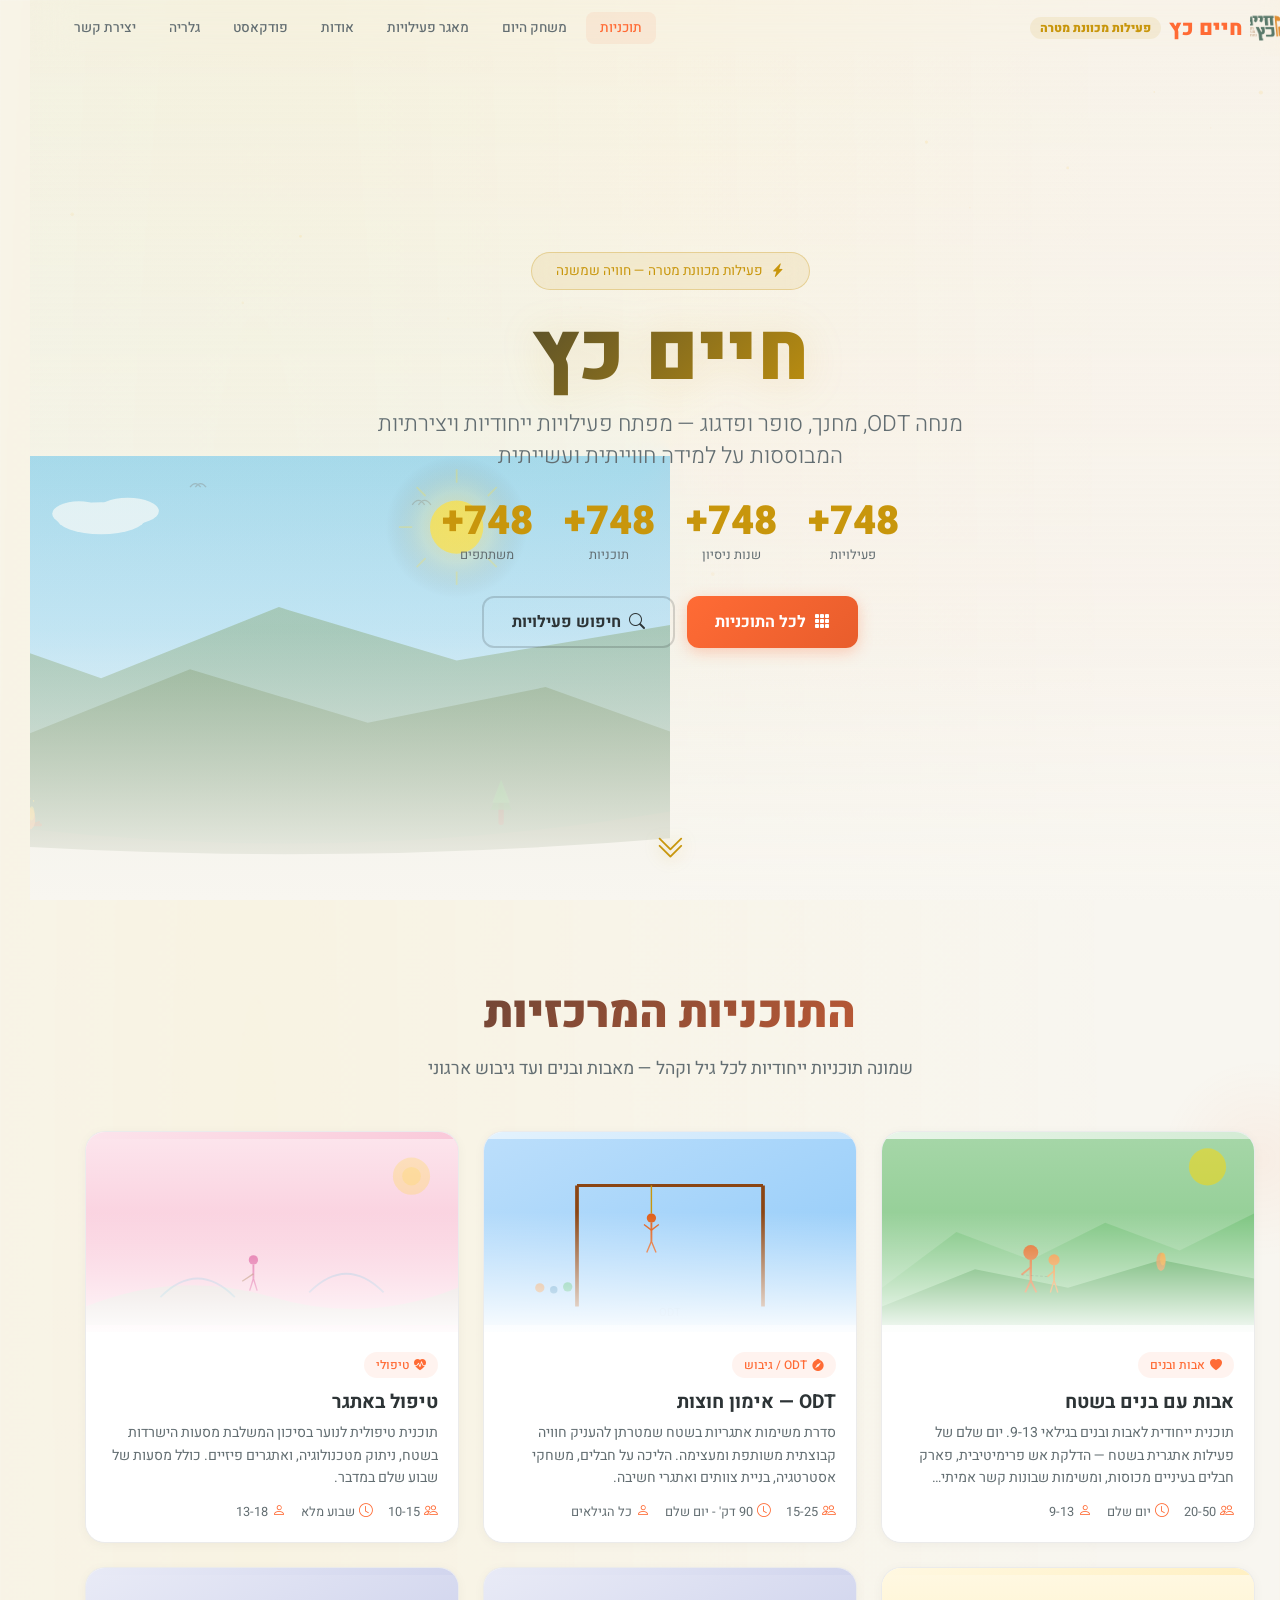
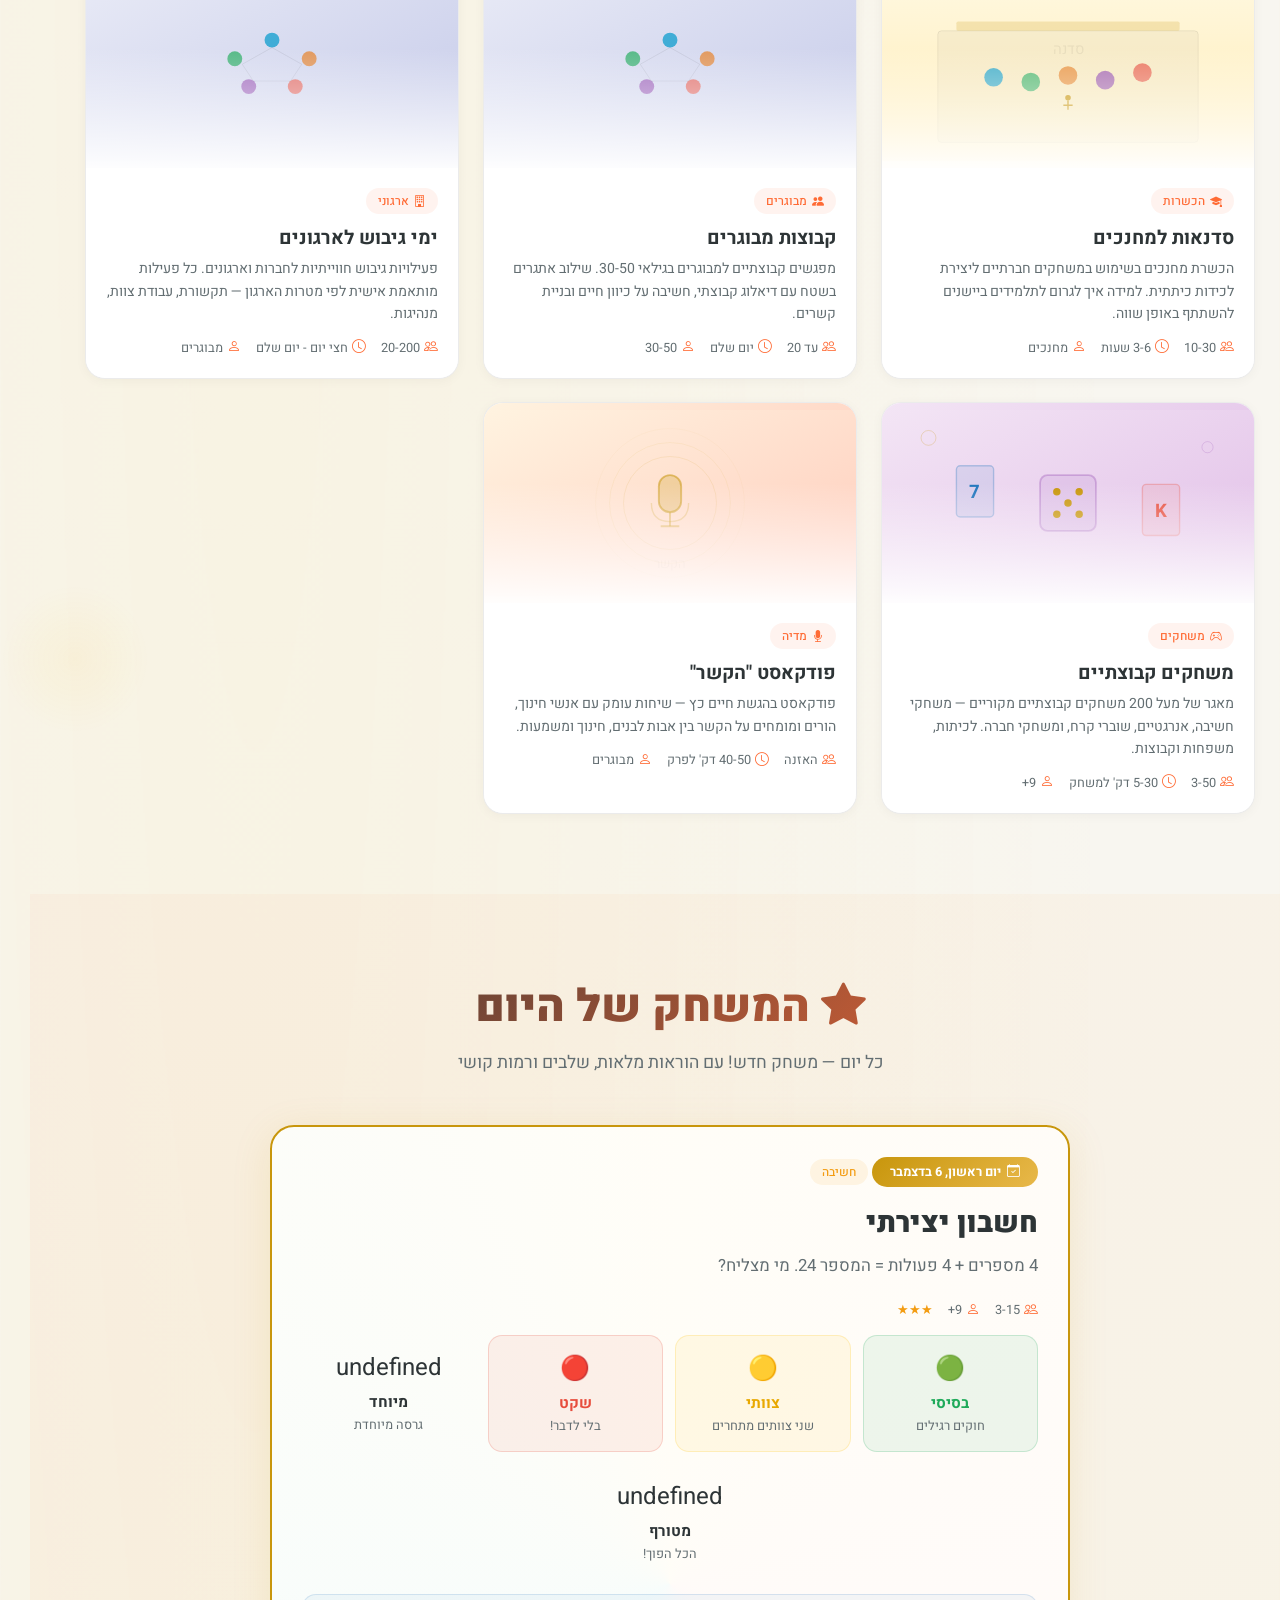
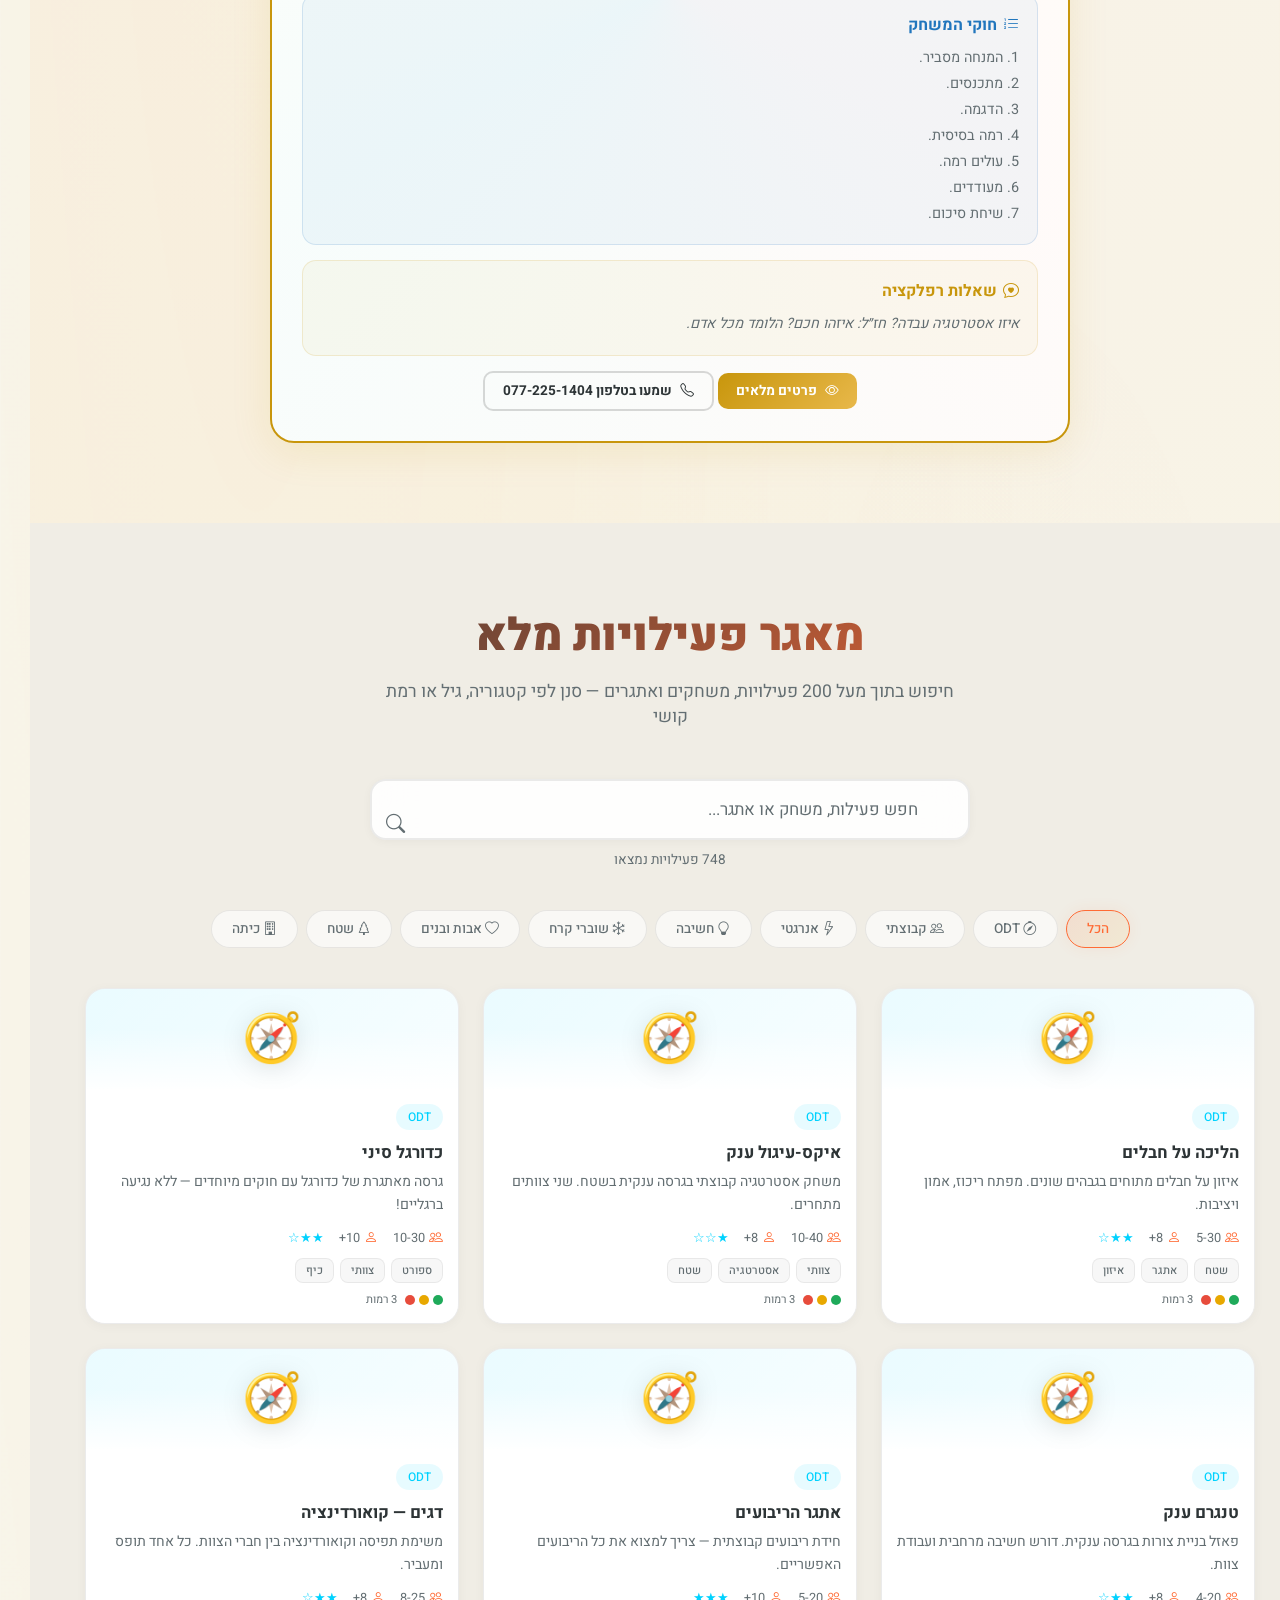
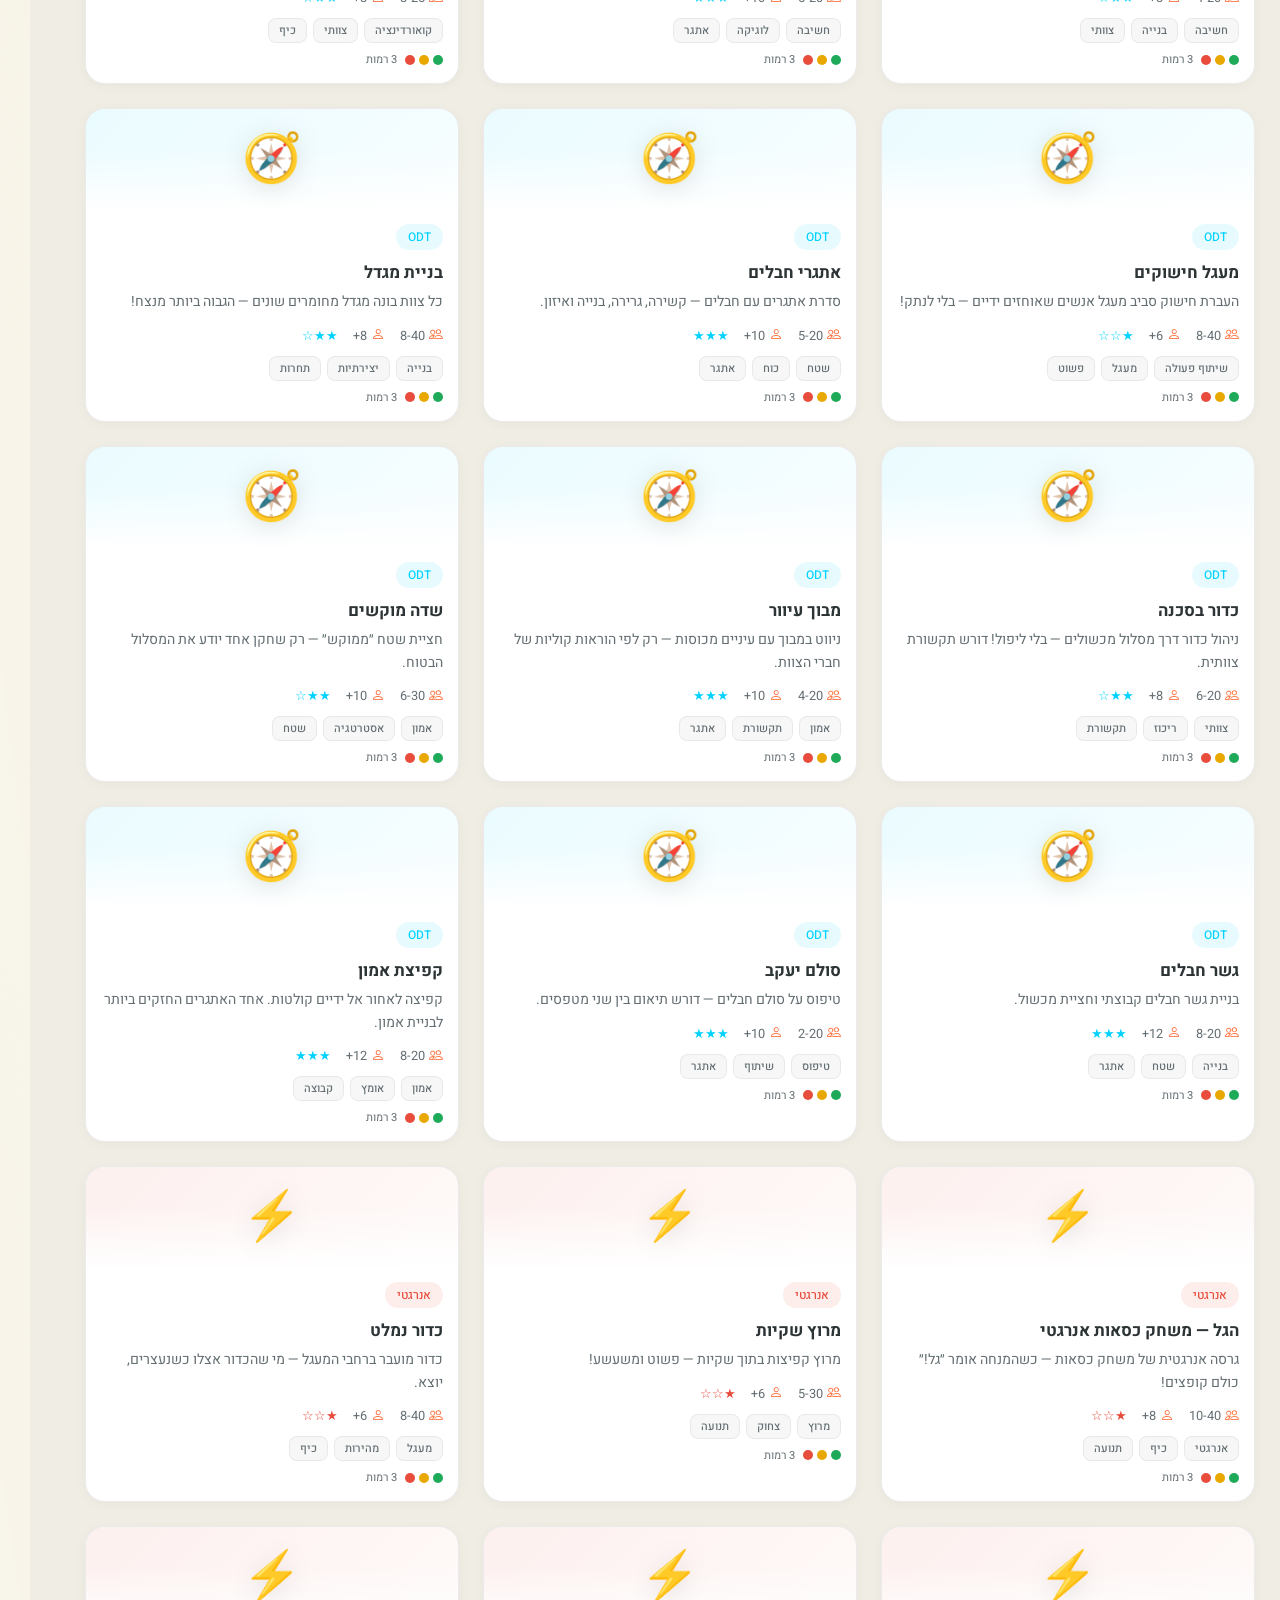
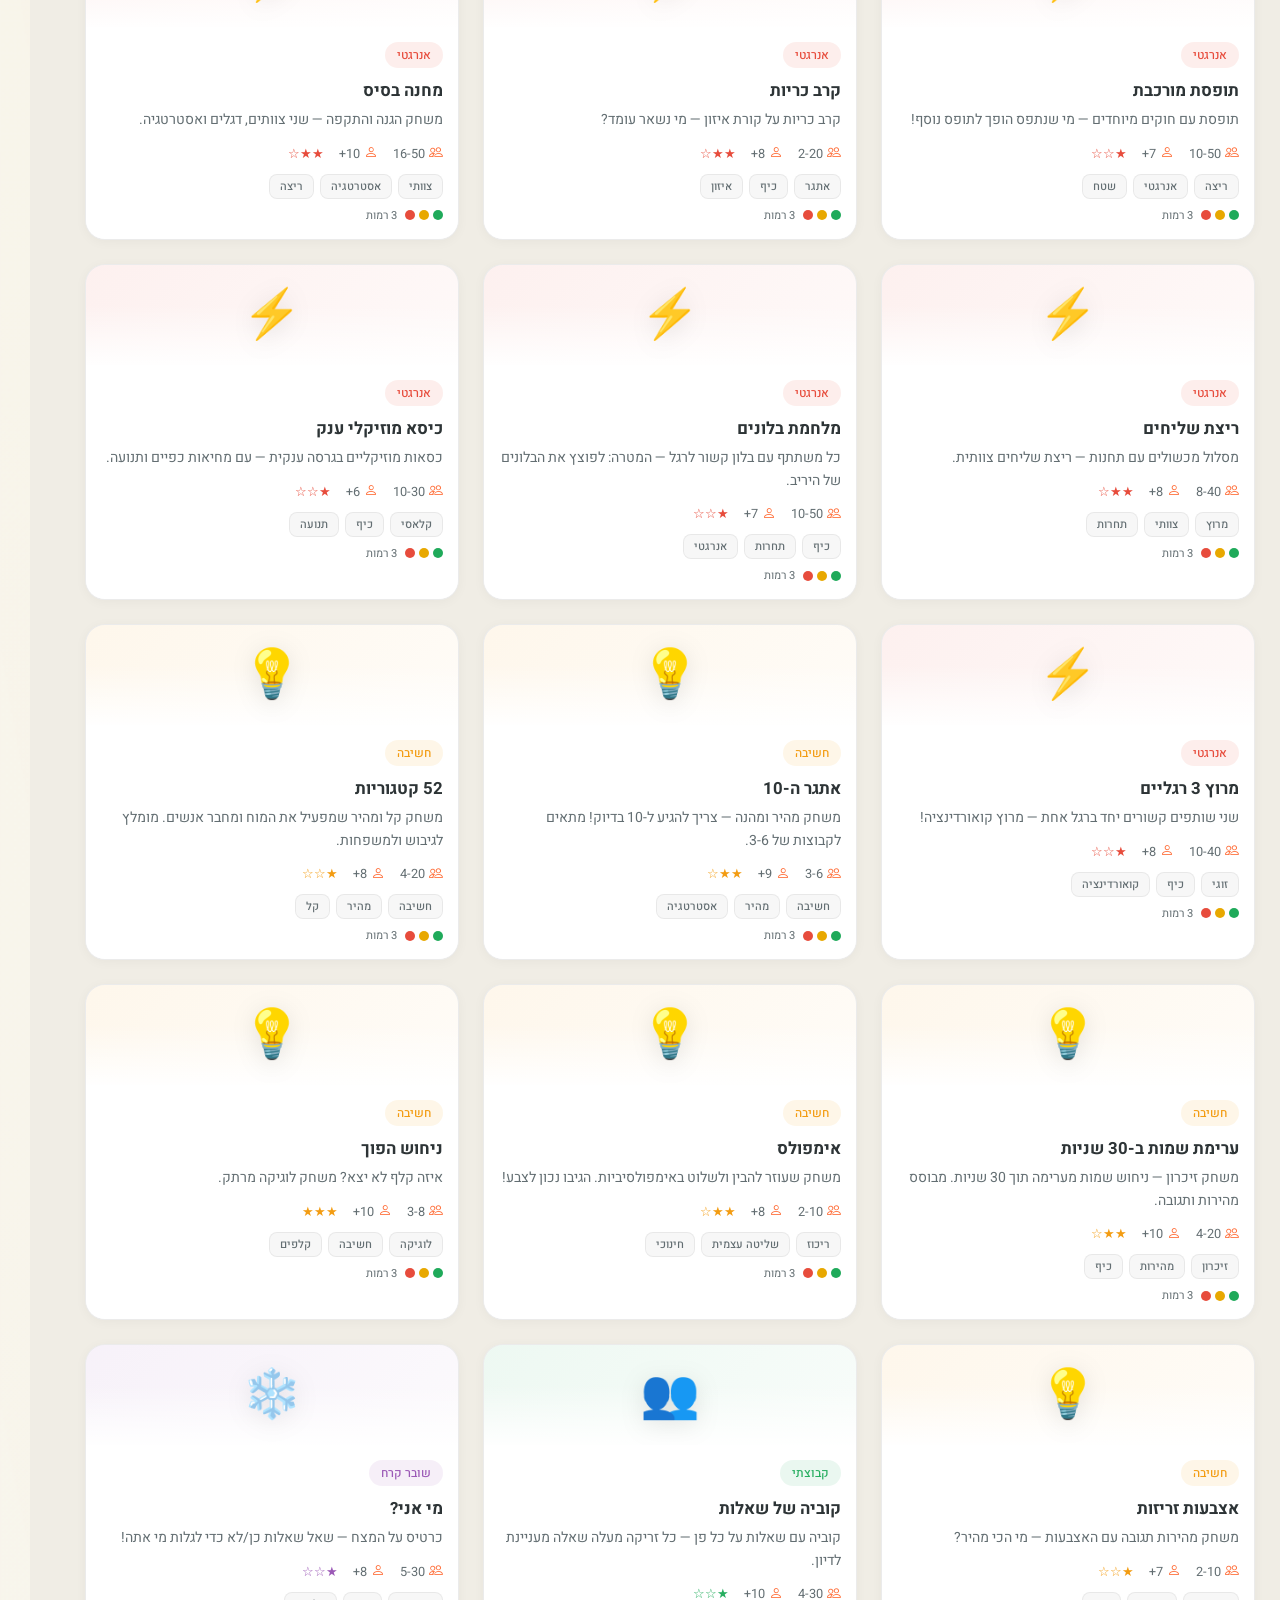
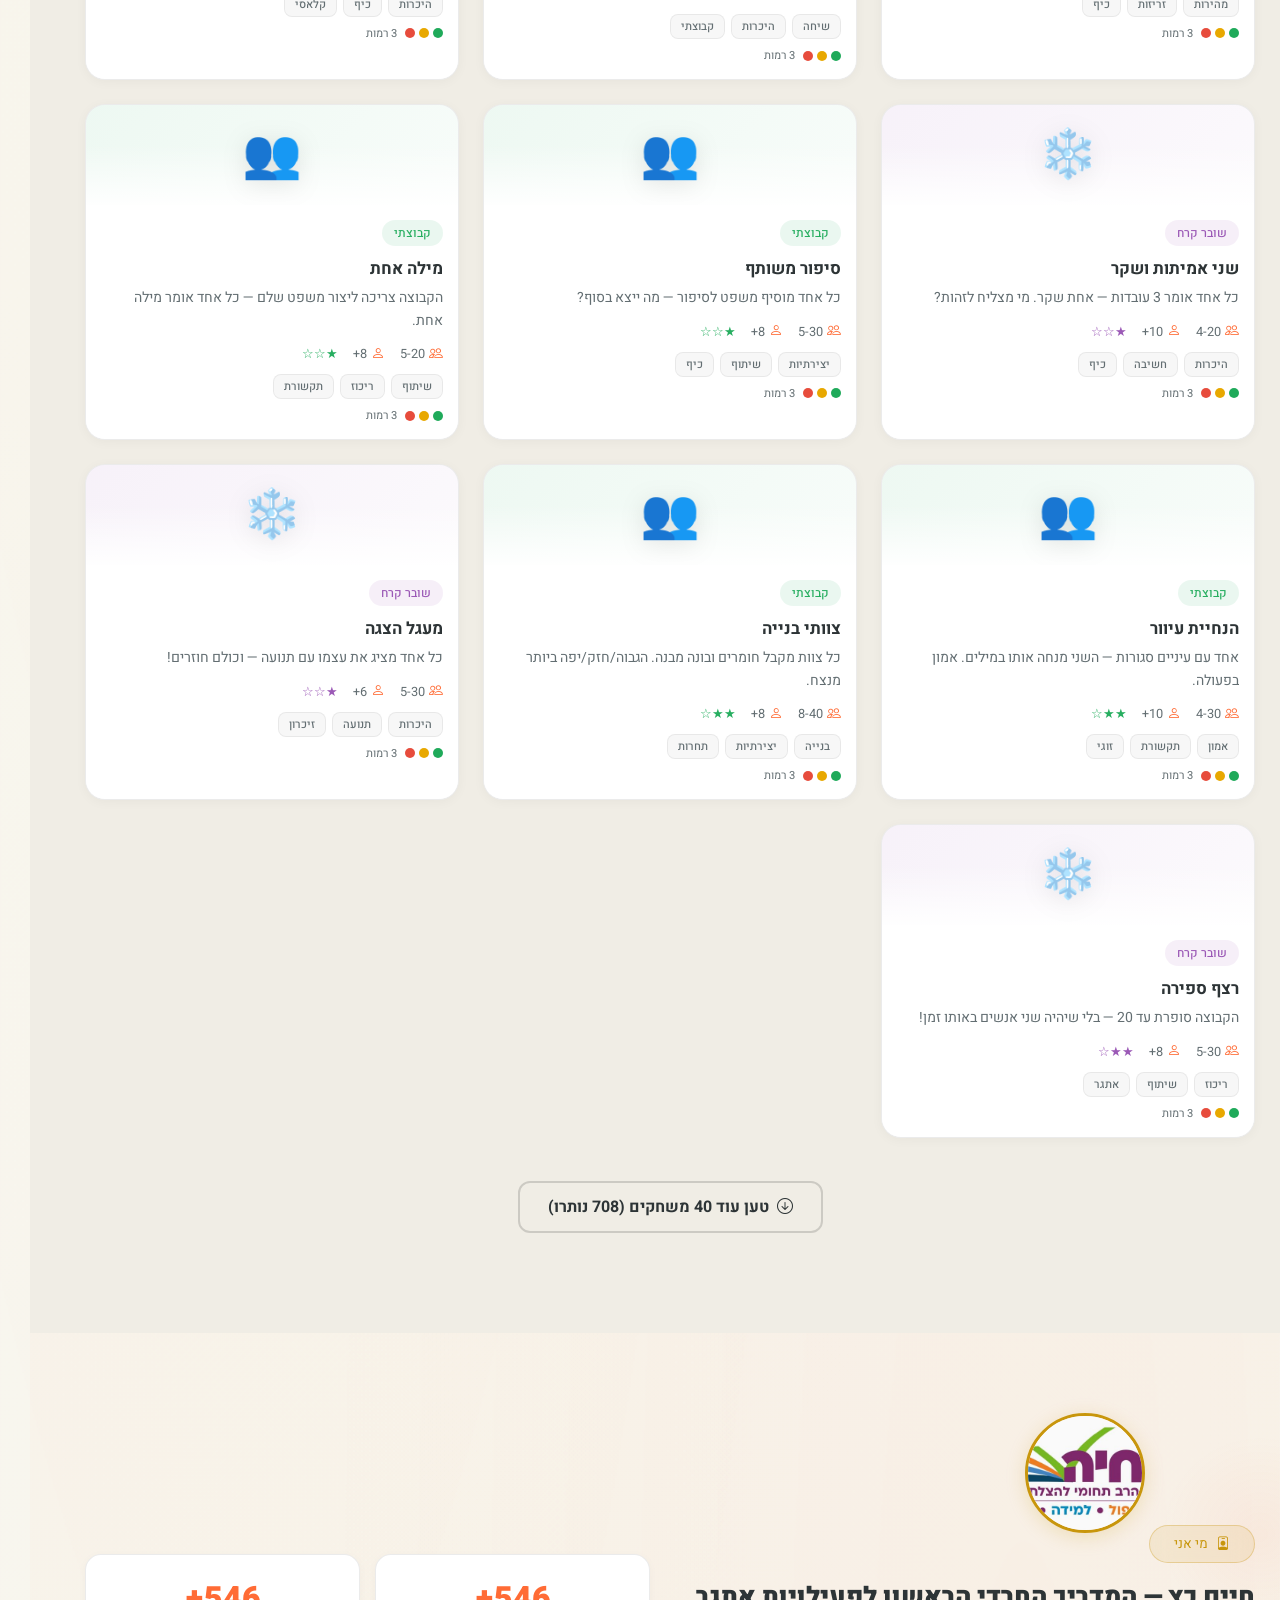
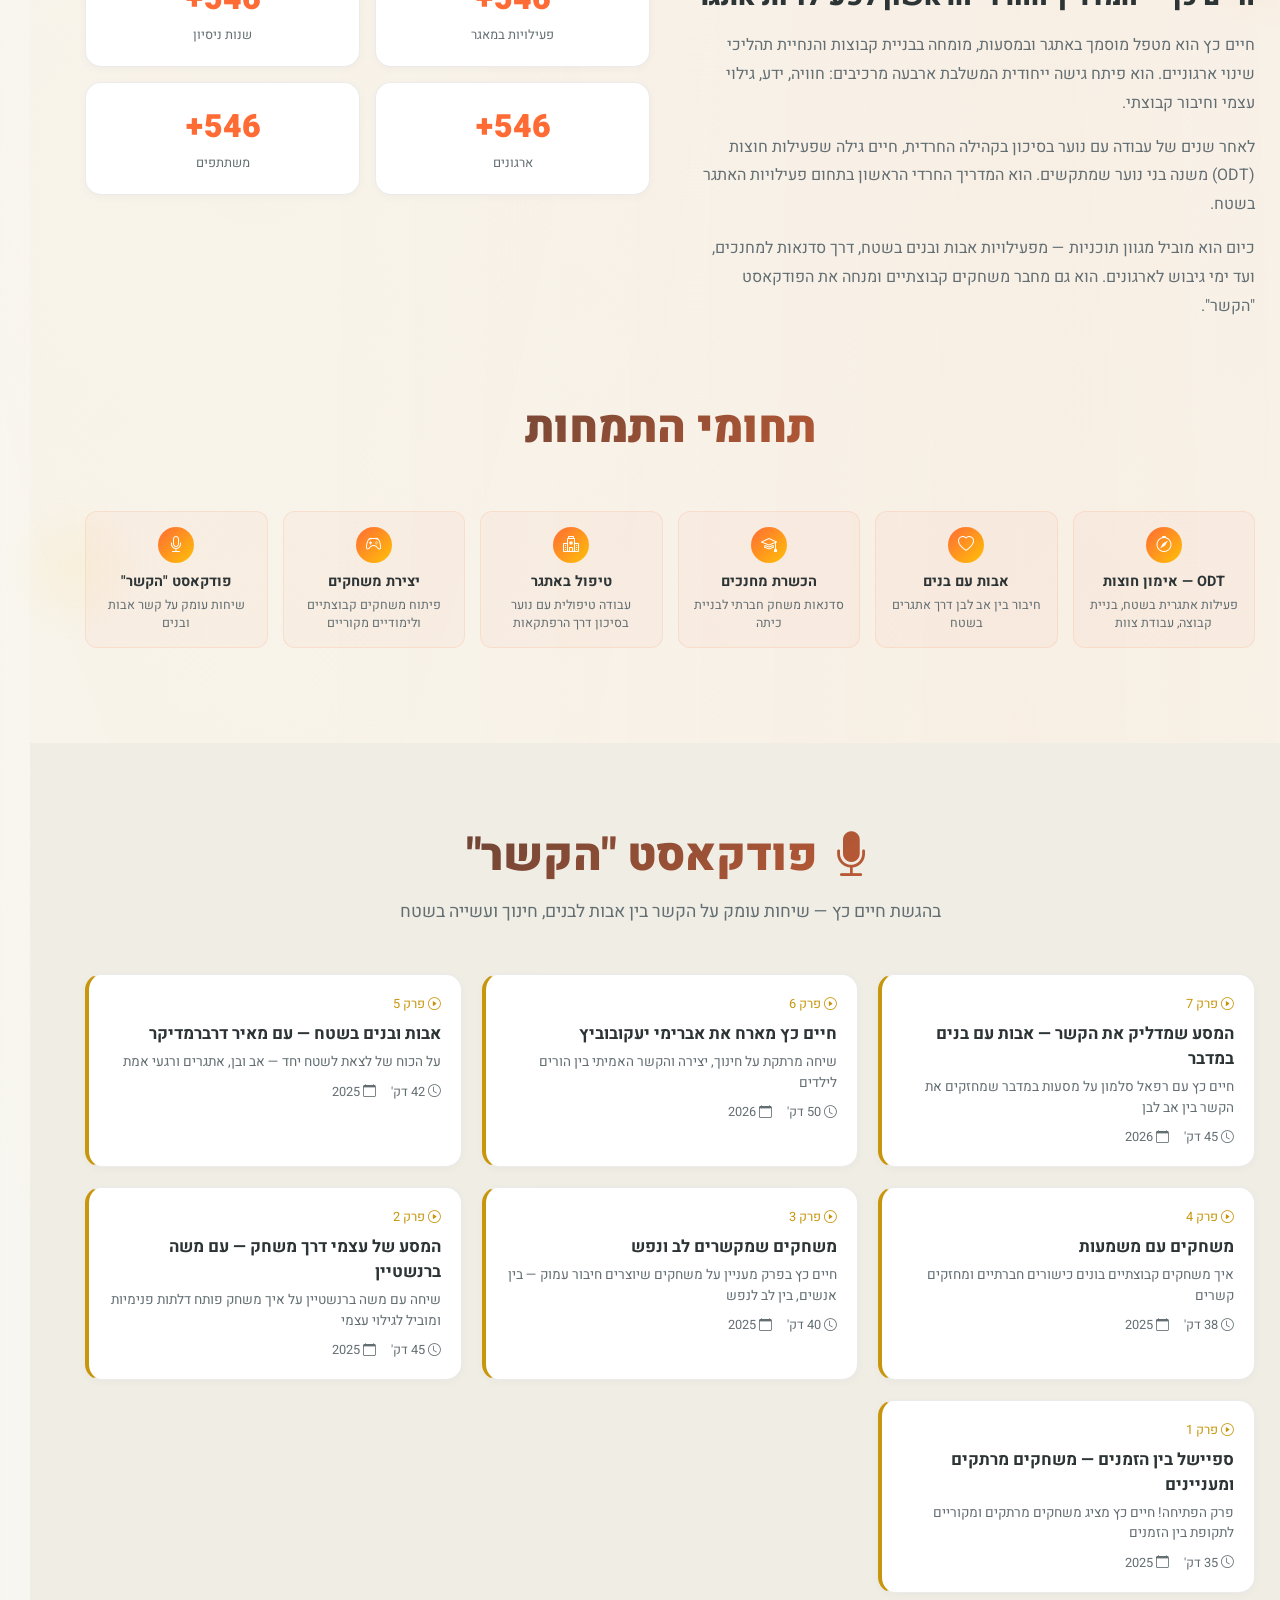
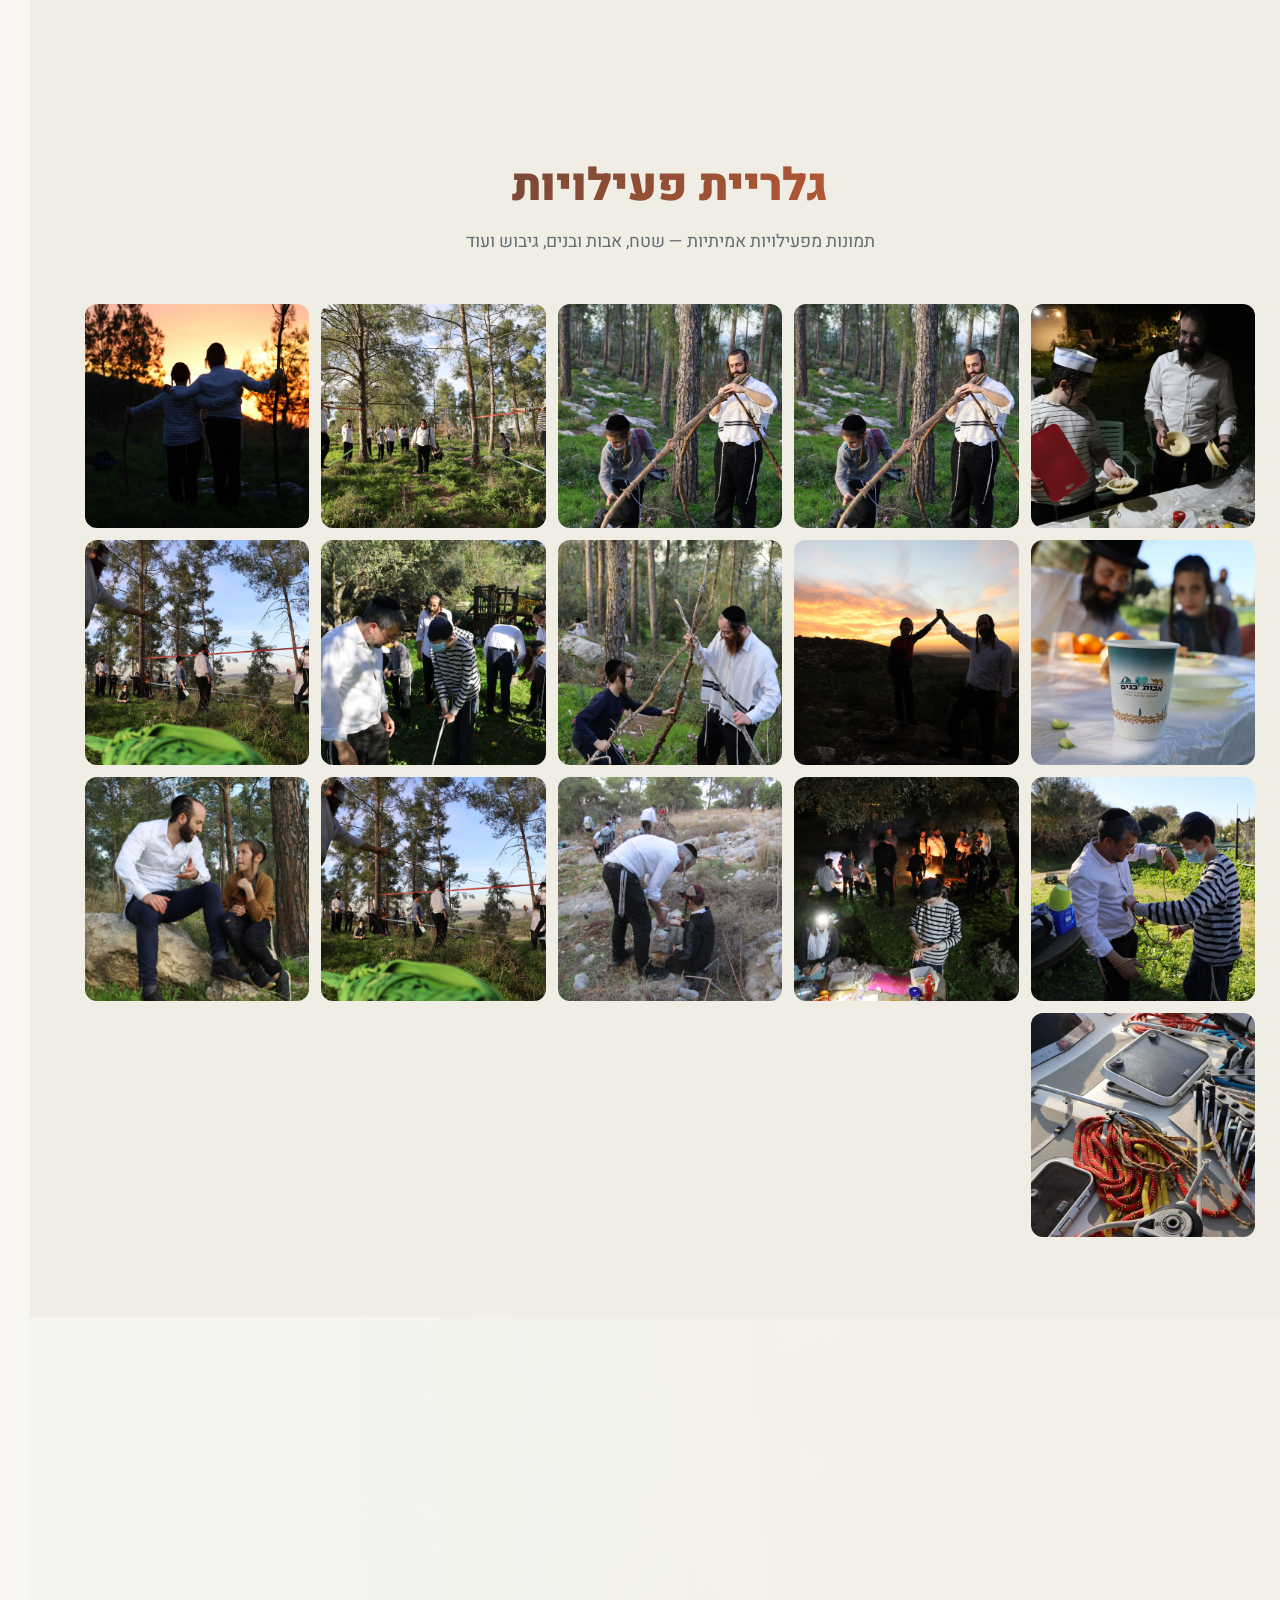
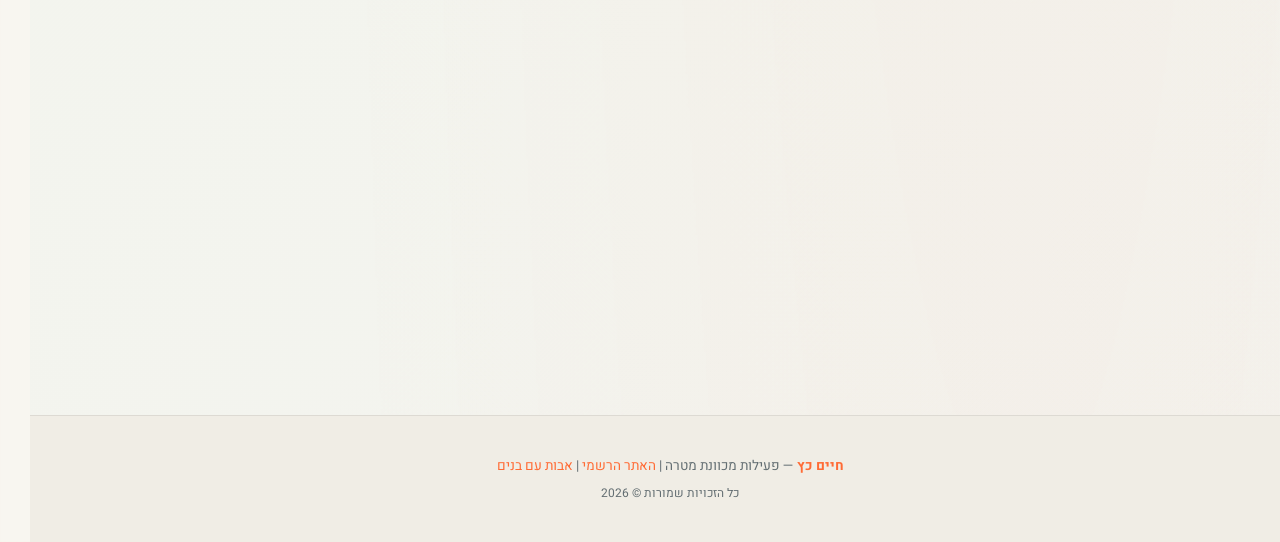
==== commit 272f4d01: "1000 games!" ====
--- a/index.html
+++ b/index.html
@@ -608,10 +608,10 @@
       המבוססות על למידה חווייתית ועשייתית
     </p>
     <div class="hero-stats">
-      <div class="hero-stat"><span class="num" data-count="504">0</span><span class="label">פעילויות</span></div>
-      <div class="hero-stat"><span class="num" data-count="504">0</span><span class="label">שנות ניסיון</span></div>
-      <div class="hero-stat"><span class="num" data-count="504">0</span><span class="label">תוכניות</span></div>
-      <div class="hero-stat"><span class="num" data-count="504">0</span><span class="label">משתתפים</span></div>
+      <div class="hero-stat"><span class="num" data-count="748">0</span><span class="label">פעילויות</span></div>
+      <div class="hero-stat"><span class="num" data-count="748">0</span><span class="label">שנות ניסיון</span></div>
+      <div class="hero-stat"><span class="num" data-count="748">0</span><span class="label">תוכניות</span></div>
+      <div class="hero-stat"><span class="num" data-count="748">0</span><span class="label">משתתפים</span></div>
     </div>
     <div class="hero-cta">
       <a href="#programs" class="btn btn-primary"><i class="bi bi-grid-3x3-gap-fill"></i> לכל התוכניות</a>
@@ -707,10 +707,10 @@
         </p>
       </div>
       <div class="about-stats">
-        <div class="about-stat"><span class="num" data-count="504">0</span><span class="label">פעילויות במאגר</span></div>
-        <div class="about-stat"><span class="num" data-count="504">0</span><span class="label">שנות ניסיון</span></div>
-        <div class="about-stat"><span class="num" data-count="504">0</span><span class="label">ארגונים</span></div>
-        <div class="about-stat"><span class="num" data-count="504">0</span><span class="label">משתתפים</span></div>
+        <div class="about-stat"><span class="num" data-count="748">0</span><span class="label">פעילויות במאגר</span></div>
+        <div class="about-stat"><span class="num" data-count="748">0</span><span class="label">שנות ניסיון</span></div>
+        <div class="about-stat"><span class="num" data-count="748">0</span><span class="label">ארגונים</span></div>
+        <div class="about-stat"><span class="num" data-count="748">0</span><span class="label">משתתפים</span></div>
       </div>
     </div>
 
@@ -1545,7 +1545,251 @@
   {name:'מסלול עיוור קבוצתי',cat:'odt',desc:'כל הקבוצה בשורה עם עיניים עצומות. רק הראשון רואה!',ages:'10+',participants:'6-20',difficulty:3,tags:['אמון','תקשורת'],subcat:'אמון',rules:'1. המנחה מסביר.\n2. מתכנסים.\n3. הדגמה.\n4. רמה בסיסית.\n5. עולים רמה.\n6. מעודדים.\n7. שיחת סיכום.',reflection:'מה למדתם? איך הצוות עזר? חז״ל: כל ישראל ערבים זה בזה.',levels:[{name:'בסיסי',desc:'חוקים רגילים'},{name:'צוותי',desc:'שני צוותים מתחרים'},{name:'שקט',desc:'בלי לדבר!'},{name:'מיוחד',desc:'גרסה מיוחדת'},{name:'מטורף',desc:'הכל הפוך!'}],mood:[]},
   {name:'בניית גשר מנייר',cat:'odt',desc:'גשר שמחזיק ספר — מנייר עיתון בלבד! מי בונה הכי חזק?',ages:'9+',participants:'4-20',difficulty:2,tags:['בנייה','הנדסה'],subcat:'בנייה',rules:'1. המנחה מסביר.\n2. מתכנסים.\n3. הדגמה.\n4. רמה בסיסית.\n5. עולים רמה.\n6. מעודדים.\n7. שיחת סיכום.',reflection:'מה למדתם? איך הצוות עזר? חז״ל: כל ישראל ערבים זה בזה.',levels:[{name:'בסיסי',desc:'חוקים רגילים'},{name:'צוותי',desc:'שני צוותים מתחרים'},{name:'שקט',desc:'בלי לדבר!'},{name:'מיוחד',desc:'גרסה מיוחדת'},{name:'מטורף',desc:'הכל הפוך!'}],mood:[]},
   {name:'קיר הטיפוס',cat:'odt',desc:'קיר טיפוס פשוט — כל אחד מטפס עד למעלה! הקבוצה מעודדת.',ages:'10+',participants:'5-20',difficulty:3,tags:['טיפוס','אומץ'],subcat:'טיפוס',rules:'1. המנחה מסביר.\n2. מתכנסים.\n3. הדגמה.\n4. רמה בסיסית.\n5. עולים רמה.\n6. מעודדים.\n7. שיחת סיכום.',reflection:'מה למדתם? איך הצוות עזר? חז״ל: כל ישראל ערבים זה בזה.',levels:[{name:'בסיסי',desc:'חוקים רגילים'},{name:'צוותי',desc:'שני צוותים מתחרים'},{name:'שקט',desc:'בלי לדבר!'},{name:'מיוחד',desc:'גרסה מיוחדת'},{name:'מטורף',desc:'הכל הפוך!'}],mood:[]},
-  {name:'מסע אמון',cat:'odt',desc:'5 תחנות אמון: נפילה, הנחיה, נשיאה, חציית מכשול, קפיצה.',ages:'10+',participants:'6-20',difficulty:3,tags:['אמון','מסע'],subcat:'אמון',rules:'1. המנחה מסביר.\n2. מתכנסים.\n3. הדגמה.\n4. רמה בסיסית.\n5. עולים רמה.\n6. מעודדים.\n7. שיחת סיכום.',reflection:'מה למדתם? איך הצוות עזר? חז״ל: כל ישראל ערבים זה בזה.',levels:[{name:'בסיסי',desc:'חוקים רגילים'},{name:'צוותי',desc:'שני צוותים מתחרים'},{name:'שקט',desc:'בלי לדבר!'},{name:'מיוחד',desc:'גרסה מיוחדת'},{name:'מטורף',desc:'הכל הפוך!'}],mood:[]}
+  {name:'מסע אמון',cat:'odt',desc:'5 תחנות אמון: נפילה, הנחיה, נשיאה, חציית מכשול, קפיצה.',ages:'10+',participants:'6-20',difficulty:3,tags:['אמון','מסע'],subcat:'אמון',rules:'1. המנחה מסביר.\n2. מתכנסים.\n3. הדגמה.\n4. רמה בסיסית.\n5. עולים רמה.\n6. מעודדים.\n7. שיחת סיכום.',reflection:'מה למדתם? איך הצוות עזר? חז״ל: כל ישראל ערבים זה בזה.',levels:[{name:'בסיסי',desc:'חוקים רגילים'},{name:'צוותי',desc:'שני צוותים מתחרים'},{name:'שקט',desc:'בלי לדבר!'},{name:'מיוחד',desc:'גרסה מיוחדת'},{name:'מטורף',desc:'הכל הפוך!'}],mood:[]},
+  {name:'זיכרון תמונות',cat:'thinking',desc:'זכרו את כל התמונות — מי זוכר הכי הרבה?',ages:'9+',participants:'6-30',difficulty:3,tags:['תמונות','חשיבה'],levels:[{name:'בסיסי',desc:'חוקים רגילים'},{name:'צוותי',desc:'שני צוותים'},{name:'שקט',desc:'בלי לדבר!'},{name:'מיוחד',desc:'גרסה מיוחדת'},{name:'מטורף',desc:'הכל הפוך!'}],rules:'1. המנחה מסביר את המשחק.\n2. מתכנסים ומקשיבים.\n3. הדגמה עם מתנדבים.\n4. מתחילים ברמה בסיסית.\n5. עולים רמה כל כמה דקות.\n6. המנחה מעודד.\n7. שיחת סיכום בסוף.',reflection:'מה למדתם? חז״ל: איזהו חכם הלומד מכל אדם.',mood:[],subcat:'תמונות'},
+  {name:'מרוץ המקלות',cat:'energetic',desc:'מרוץ מקלות — מי מגיע ראשון?',ages:'8+',participants:'9-38',difficulty:2,tags:['מקלות','כיף'],levels:[{name:'בסיסי',desc:'חוקים רגילים'},{name:'צוותי',desc:'שני צוותים'},{name:'שקט',desc:'בלי לדבר!'},{name:'מיוחד',desc:'גרסה מיוחדת'},{name:'מטורף',desc:'הכל הפוך!'}],rules:'1. המנחה מסביר את המשחק.\n2. מתכנסים ומקשיבים.\n3. הדגמה עם מתנדבים.\n4. מתחילים ברמה בסיסית.\n5. עולים רמה כל כמה דקות.\n6. המנחה מעודד.\n7. שיחת סיכום בסוף.',reflection:'מה היה כיף? חז״ל: מצווה גוררת מצווה.',mood:[],subcat:'מקלות'},
+  {name:'משחק המכתבים',cat:'group',desc:'משחק מכתבים קבוצתי שמחזק את הקשר.',ages:'9+',participants:'3-37',difficulty:1,tags:['מכתבים','חשיבה'],levels:[{name:'בסיסי',desc:'חוקים רגילים'},{name:'צוותי',desc:'שני צוותים'},{name:'שקט',desc:'בלי לדבר!'},{name:'מיוחד',desc:'גרסה מיוחדת'},{name:'מטורף',desc:'הכל הפוך!'}],rules:'1. המנחה מסביר את המשחק.\n2. מתכנסים ומקשיבים.\n3. הדגמה עם מתנדבים.\n4. מתחילים ברמה בסיסית.\n5. עולים רמה כל כמה דקות.\n6. המנחה מעודד.\n7. שיחת סיכום בסוף.',reflection:'מה הרגשתם? חז״ל: קנה לך חבר.',mood:[],subcat:'מכתבים'},
+  {name:'היכרות ספר',cat:'icebreaker',desc:'היכרות דרך ספר — פשוט, מהיר וכיפי!',ages:'8+',participants:'5-25',difficulty:1,tags:['ספר','חשיבה'],levels:[{name:'בסיסי',desc:'חוקים רגילים'},{name:'צוותי',desc:'שני צוותים'},{name:'שקט',desc:'בלי לדבר!'},{name:'מיוחד',desc:'גרסה מיוחדת'},{name:'מטורף',desc:'הכל הפוך!'}],rules:'1. המנחה מסביר את המשחק.\n2. מתכנסים ומקשיבים.\n3. הדגמה עם מתנדבים.\n4. מתחילים ברמה בסיסית.\n5. עולים רמה כל כמה דקות.\n6. המנחה מעודד.\n7. שיחת סיכום בסוף.',reflection:'מה גיליתם? חז״ל: הוי מקבל כל אדם בסבר פנים יפות.',mood:[],subcat:'ספר'},
+  {name:'צילום משותף',cat:'fathers',desc:'אב ובן עושים צילום ביחד — חוויה שמחזקת.',ages:'8-13',participants:'זוגות',difficulty:3,tags:['צילום','חשיבה'],levels:[{name:'בסיסי',desc:'חוקים רגילים'},{name:'צוותי',desc:'שני צוותים'},{name:'שקט',desc:'בלי לדבר!'},{name:'מיוחד',desc:'גרסה מיוחדת'},{name:'מטורף',desc:'הכל הפוך!'}],rules:'1. המנחה מסביר את המשחק.\n2. מתכנסים ומקשיבים.\n3. הדגמה עם מתנדבים.\n4. מתחילים ברמה בסיסית.\n5. עולים רמה כל כמה דקות.\n6. המנחה מעודד.\n7. שיחת סיכום בסוף.',reflection:'מה חיזק? חז״ל: כבד את אביך.',mood:[],subcat:'צילום'},
+  {name:'מסע עננים',cat:'outdoor',desc:'מסע עננים בטבע — גילוי והרפתקה!',ages:'9+',participants:'8-15',difficulty:1,tags:['עננים','חשיבה'],levels:[{name:'בסיסי',desc:'חוקים רגילים'},{name:'צוותי',desc:'שני צוותים'},{name:'שקט',desc:'בלי לדבר!'},{name:'מיוחד',desc:'גרסה מיוחדת'},{name:'מטורף',desc:'הכל הפוך!'}],rules:'1. המנחה מסביר את המשחק.\n2. מתכנסים ומקשיבים.\n3. הדגמה עם מתנדבים.\n4. מתחילים ברמה בסיסית.\n5. עולים רמה כל כמה דקות.\n6. המנחה מעודד.\n7. שיחת סיכום בסוף.',reflection:'מה גיליתם? חז״ל: מה רבו מעשיך.',mood:[],subcat:'עננים'},
+  {name:'משחק מילים',cat:'classroom',desc:'משחק מילים שמשלב לימוד וכיף!',ages:'8+',participants:'8-28',difficulty:3,tags:['מילים','חשיבה'],levels:[{name:'בסיסי',desc:'חוקים רגילים'},{name:'צוותי',desc:'שני צוותים'},{name:'שקט',desc:'בלי לדבר!'},{name:'מיוחד',desc:'גרסה מיוחדת'},{name:'מטורף',desc:'הכל הפוך!'}],rules:'1. המנחה מסביר את המשחק.\n2. מתכנסים ומקשיבים.\n3. הדגמה עם מתנדבים.\n4. מתחילים ברמה בסיסית.\n5. עולים רמה כל כמה דקות.\n6. המנחה מעודד.\n7. שיחת סיכום בסוף.',reflection:'מה למדתם? חז״ל: עשה לך רב.',mood:[],subcat:'מילים'},
+  {name:'סיפורי ברכות',cat:'odt',desc:'כל אחד מספר על ברכות שלו — רגעים של אמת.',ages:'9+',participants:'4-38',difficulty:3,tags:['ברכות','חשיבה'],levels:[{name:'בסיסי',desc:'חוקים רגילים'},{name:'צוותי',desc:'שני צוותים'},{name:'שקט',desc:'בלי לדבר!'},{name:'מיוחד',desc:'גרסה מיוחדת'},{name:'מטורף',desc:'הכל הפוך!'}],rules:'1. המנחה מסביר את המשחק.\n2. מתכנסים ומקשיבים.\n3. הדגמה עם מתנדבים.\n4. מתחילים ברמה בסיסית.\n5. עולים רמה כל כמה דקות.\n6. המנחה מעודד.\n7. שיחת סיכום בסוף.',reflection:'מה למדתם? חז״ל: כל ישראל ערבים זה בזה.',mood:[],subcat:'ברכות'},
+  {name:'מפענח העונות',cat:'thinking',desc:'פענחו את העונות הסודי לפני שהזמן נגמר!',ages:'9+',participants:'7-32',difficulty:3,tags:['עונות','חשיבה'],levels:[{name:'בסיסי',desc:'חוקים רגילים'},{name:'צוותי',desc:'שני צוותים'},{name:'שקט',desc:'בלי לדבר!'},{name:'מיוחד',desc:'גרסה מיוחדת'},{name:'מטורף',desc:'הכל הפוך!'}],rules:'1. המנחה מסביר את המשחק.\n2. מתכנסים ומקשיבים.\n3. הדגמה עם מתנדבים.\n4. מתחילים ברמה בסיסית.\n5. עולים רמה כל כמה דקות.\n6. המנחה מעודד.\n7. שיחת סיכום בסוף.',reflection:'מה למדתם? חז״ל: איזהו חכם הלומד מכל אדם.',mood:[],subcat:'עונות'},
+  {name:'אתגר שקיות',cat:'energetic',desc:'60 שניות של שקיות — מי שורד?',ages:'8+',participants:'3-20',difficulty:1,tags:['שקיות','כיף'],levels:[{name:'בסיסי',desc:'חוקים רגילים'},{name:'צוותי',desc:'שני צוותים'},{name:'שקט',desc:'בלי לדבר!'},{name:'מיוחד',desc:'גרסה מיוחדת'},{name:'מטורף',desc:'הכל הפוך!'}],rules:'1. המנחה מסביר את המשחק.\n2. מתכנסים ומקשיבים.\n3. הדגמה עם מתנדבים.\n4. מתחילים ברמה בסיסית.\n5. עולים רמה כל כמה דקות.\n6. המנחה מעודד.\n7. שיחת סיכום בסוף.',reflection:'מה היה כיף? חז״ל: מצווה גוררת מצווה.',mood:[],subcat:'שקיות'},
+  {name:'פרויקט כישרונות',cat:'group',desc:'כל צוות יוצר כישרונות — ומציג לקבוצה!',ages:'9+',participants:'6-17',difficulty:2,tags:['כישרונות','חשיבה'],levels:[{name:'בסיסי',desc:'חוקים רגילים'},{name:'צוותי',desc:'שני צוותים'},{name:'שקט',desc:'בלי לדבר!'},{name:'מיוחד',desc:'גרסה מיוחדת'},{name:'מטורף',desc:'הכל הפוך!'}],rules:'1. המנחה מסביר את המשחק.\n2. מתכנסים ומקשיבים.\n3. הדגמה עם מתנדבים.\n4. מתחילים ברמה בסיסית.\n5. עולים רמה כל כמה דקות.\n6. המנחה מעודד.\n7. שיחת סיכום בסוף.',reflection:'מה הרגשתם? חז״ל: קנה לך חבר.',mood:[],subcat:'כישרונות'},
+  {name:'שרשרת זיכרון',cat:'icebreaker',desc:'שרשרת זיכרון — כל אחד מוסיף. מי זוכר את כולם?',ages:'9+',participants:'7-30',difficulty:3,tags:['זיכרון','חשיבה'],levels:[{name:'בסיסי',desc:'חוקים רגילים'},{name:'צוותי',desc:'שני צוותים'},{name:'שקט',desc:'בלי לדבר!'},{name:'מיוחד',desc:'גרסה מיוחדת'},{name:'מטורף',desc:'הכל הפוך!'}],rules:'1. המנחה מסביר את המשחק.\n2. מתכנסים ומקשיבים.\n3. הדגמה עם מתנדבים.\n4. מתחילים ברמה בסיסית.\n5. עולים רמה כל כמה דקות.\n6. המנחה מעודד.\n7. שיחת סיכום בסוף.',reflection:'מה גיליתם? חז״ל: הוי מקבל כל אדם בסבר פנים יפות.',mood:[],subcat:'זיכרון'},
+  {name:'אתגר חקירה אב-בן',cat:'fathers',desc:'אב ובן מול אתגר חקירה — ביחד!',ages:'8-13',participants:'זוגות',difficulty:3,tags:['חקירה','חשיבה'],levels:[{name:'בסיסי',desc:'חוקים רגילים'},{name:'צוותי',desc:'שני צוותים'},{name:'שקט',desc:'בלי לדבר!'},{name:'מיוחד',desc:'גרסה מיוחדת'},{name:'מטורף',desc:'הכל הפוך!'}],rules:'1. המנחה מסביר את המשחק.\n2. מתכנסים ומקשיבים.\n3. הדגמה עם מתנדבים.\n4. מתחילים ברמה בסיסית.\n5. עולים רמה כל כמה דקות.\n6. המנחה מעודד.\n7. שיחת סיכום בסוף.',reflection:'מה חיזק? חז״ל: כבד את אביך.',mood:[],subcat:'חקירה'},
+  {name:'מסע ציפורים',cat:'outdoor',desc:'מסע ציפורים בטבע — גילוי והרפתקה!',ages:'9+',participants:'7-17',difficulty:1,tags:['ציפורים','חשיבה'],levels:[{name:'בסיסי',desc:'חוקים רגילים'},{name:'צוותי',desc:'שני צוותים'},{name:'שקט',desc:'בלי לדבר!'},{name:'מיוחד',desc:'גרסה מיוחדת'},{name:'מטורף',desc:'הכל הפוך!'}],rules:'1. המנחה מסביר את המשחק.\n2. מתכנסים ומקשיבים.\n3. הדגמה עם מתנדבים.\n4. מתחילים ברמה בסיסית.\n5. עולים רמה כל כמה דקות.\n6. המנחה מעודד.\n7. שיחת סיכום בסוף.',reflection:'מה גיליתם? חז״ל: מה רבו מעשיך.',mood:[],subcat:'ציפורים'},
+  {name:'משחק גמרא',cat:'classroom',desc:'משחק גמרא שמשלב לימוד וכיף!',ages:'9+',participants:'9-34',difficulty:2,tags:['גמרא','חשיבה'],levels:[{name:'בסיסי',desc:'חוקים רגילים'},{name:'צוותי',desc:'שני צוותים'},{name:'שקט',desc:'בלי לדבר!'},{name:'מיוחד',desc:'גרסה מיוחדת'},{name:'מטורף',desc:'הכל הפוך!'}],rules:'1. המנחה מסביר את המשחק.\n2. מתכנסים ומקשיבים.\n3. הדגמה עם מתנדבים.\n4. מתחילים ברמה בסיסית.\n5. עולים רמה כל כמה דקות.\n6. המנחה מעודד.\n7. שיחת סיכום בסוף.',reflection:'מה למדתם? חז״ל: עשה לך רב.',mood:[],subcat:'גמרא'},
+  {name:'אתגר המילים',cat:'odt',desc:'אתגר מילים — הקבוצה עובדת ביחד!',ages:'9+',participants:'3-31',difficulty:3,tags:['מילים','חשיבה'],levels:[{name:'בסיסי',desc:'חוקים רגילים'},{name:'צוותי',desc:'שני צוותים'},{name:'שקט',desc:'בלי לדבר!'},{name:'מיוחד',desc:'גרסה מיוחדת'},{name:'מטורף',desc:'הכל הפוך!'}],rules:'1. המנחה מסביר את המשחק.\n2. מתכנסים ומקשיבים.\n3. הדגמה עם מתנדבים.\n4. מתחילים ברמה בסיסית.\n5. עולים רמה כל כמה דקות.\n6. המנחה מעודד.\n7. שיחת סיכום בסוף.',reflection:'מה למדתם? חז״ל: כל ישראל ערבים זה בזה.',mood:[],subcat:'מילים'},
+  {name:'חידת המדינות',cat:'thinking',desc:'חידה לוגית על מדינות — מי פותר ראשון?',ages:'8+',participants:'9-27',difficulty:1,tags:['מדינות','חשיבה'],levels:[{name:'בסיסי',desc:'חוקים רגילים'},{name:'צוותי',desc:'שני צוותים'},{name:'שקט',desc:'בלי לדבר!'},{name:'מיוחד',desc:'גרסה מיוחדת'},{name:'מטורף',desc:'הכל הפוך!'}],rules:'1. המנחה מסביר את המשחק.\n2. מתכנסים ומקשיבים.\n3. הדגמה עם מתנדבים.\n4. מתחילים ברמה בסיסית.\n5. עולים רמה כל כמה דקות.\n6. המנחה מעודד.\n7. שיחת סיכום בסוף.',reflection:'מה למדתם? חז״ל: איזהו חכם הלומד מכל אדם.',mood:[],subcat:'מדינות'},
+  {name:'מלחמת קוביות',cat:'energetic',desc:'שני צוותים, קוביות, ומי שורד!',ages:'9+',participants:'4-18',difficulty:1,tags:['קוביות','כיף'],levels:[{name:'בסיסי',desc:'חוקים רגילים'},{name:'צוותי',desc:'שני צוותים'},{name:'שקט',desc:'בלי לדבר!'},{name:'מיוחד',desc:'גרסה מיוחדת'},{name:'מטורף',desc:'הכל הפוך!'}],rules:'1. המנחה מסביר את המשחק.\n2. מתכנסים ומקשיבים.\n3. הדגמה עם מתנדבים.\n4. מתחילים ברמה בסיסית.\n5. עולים רמה כל כמה דקות.\n6. המנחה מעודד.\n7. שיחת סיכום בסוף.',reflection:'מה היה כיף? חז״ל: מצווה גוררת מצווה.',mood:[],subcat:'קוביות'},
+  {name:'סיפורי המלצות',cat:'group',desc:'כל אחד מספר על המלצות שלו — רגעים של אמת.',ages:'8+',participants:'4-35',difficulty:2,tags:['המלצות','חשיבה'],levels:[{name:'בסיסי',desc:'חוקים רגילים'},{name:'צוותי',desc:'שני צוותים'},{name:'שקט',desc:'בלי לדבר!'},{name:'מיוחד',desc:'גרסה מיוחדת'},{name:'מטורף',desc:'הכל הפוך!'}],rules:'1. המנחה מסביר את המשחק.\n2. מתכנסים ומקשיבים.\n3. הדגמה עם מתנדבים.\n4. מתחילים ברמה בסיסית.\n5. עולים רמה כל כמה דקות.\n6. המנחה מעודד.\n7. שיחת סיכום בסוף.',reflection:'מה הרגשתם? חז״ל: קנה לך חבר.',mood:[],subcat:'המלצות'},
+  {name:'מצא את המספר',cat:'icebreaker',desc:'מצא מישהו עם מספר — ראשון שמוצא מנצח!',ages:'9+',participants:'8-25',difficulty:3,tags:['מספר','חשיבה'],levels:[{name:'בסיסי',desc:'חוקים רגילים'},{name:'צוותי',desc:'שני צוותים'},{name:'שקט',desc:'בלי לדבר!'},{name:'מיוחד',desc:'גרסה מיוחדת'},{name:'מטורף',desc:'הכל הפוך!'}],rules:'1. המנחה מסביר את המשחק.\n2. מתכנסים ומקשיבים.\n3. הדגמה עם מתנדבים.\n4. מתחילים ברמה בסיסית.\n5. עולים רמה כל כמה דקות.\n6. המנחה מעודד.\n7. שיחת סיכום בסוף.',reflection:'מה גיליתם? חז״ל: הוי מקבל כל אדם בסבר פנים יפות.',mood:[],subcat:'מספר'},
+  {name:'יצירה משותף',cat:'fathers',desc:'אב ובן עושים יצירה ביחד — חוויה שמחזקת.',ages:'8-13',participants:'זוגות',difficulty:1,tags:['יצירה','חשיבה'],levels:[{name:'בסיסי',desc:'חוקים רגילים'},{name:'צוותי',desc:'שני צוותים'},{name:'שקט',desc:'בלי לדבר!'},{name:'מיוחד',desc:'גרסה מיוחדת'},{name:'מטורף',desc:'הכל הפוך!'}],rules:'1. המנחה מסביר את המשחק.\n2. מתכנסים ומקשיבים.\n3. הדגמה עם מתנדבים.\n4. מתחילים ברמה בסיסית.\n5. עולים רמה כל כמה דקות.\n6. המנחה מעודד.\n7. שיחת סיכום בסוף.',reflection:'מה חיזק? חז״ל: כבד את אביך.',mood:[],subcat:'יצירה'},
+  {name:'אתגר עננים בשטח',cat:'outdoor',desc:'אתגר עננים בשטח פתוח — מי מצליח?',ages:'9+',participants:'9-34',difficulty:3,tags:['עננים','חשיבה'],levels:[{name:'בסיסי',desc:'חוקים רגילים'},{name:'צוותי',desc:'שני צוותים'},{name:'שקט',desc:'בלי לדבר!'},{name:'מיוחד',desc:'גרסה מיוחדת'},{name:'מטורף',desc:'הכל הפוך!'}],rules:'1. המנחה מסביר את המשחק.\n2. מתכנסים ומקשיבים.\n3. הדגמה עם מתנדבים.\n4. מתחילים ברמה בסיסית.\n5. עולים רמה כל כמה דקות.\n6. המנחה מעודד.\n7. שיחת סיכום בסוף.',reflection:'מה גיליתם? חז״ל: מה רבו מעשיך.',mood:[],subcat:'עננים'},
+  {name:'תחרות מספרים',cat:'classroom',desc:'תחרות מספרים בין קבוצות בכיתה!',ages:'9+',participants:'8-18',difficulty:2,tags:['מספרים','חשיבה'],levels:[{name:'בסיסי',desc:'חוקים רגילים'},{name:'צוותי',desc:'שני צוותים'},{name:'שקט',desc:'בלי לדבר!'},{name:'מיוחד',desc:'גרסה מיוחדת'},{name:'מטורף',desc:'הכל הפוך!'}],rules:'1. המנחה מסביר את המשחק.\n2. מתכנסים ומקשיבים.\n3. הדגמה עם מתנדבים.\n4. מתחילים ברמה בסיסית.\n5. עולים רמה כל כמה דקות.\n6. המנחה מעודד.\n7. שיחת סיכום בסוף.',reflection:'מה למדתם? חז״ל: עשה לך רב.',mood:[],subcat:'מספרים'},
+  {name:'מעגל רעיונות',cat:'odt',desc:'כל אחד משתף רעיונות — הקבוצה מקשיבה ולומדת.',ages:'8+',participants:'6-25',difficulty:2,tags:['רעיונות','חשיבה'],levels:[{name:'בסיסי',desc:'חוקים רגילים'},{name:'צוותי',desc:'שני צוותים'},{name:'שקט',desc:'בלי לדבר!'},{name:'מיוחד',desc:'גרסה מיוחדת'},{name:'מטורף',desc:'הכל הפוך!'}],rules:'1. המנחה מסביר את המשחק.\n2. מתכנסים ומקשיבים.\n3. הדגמה עם מתנדבים.\n4. מתחילים ברמה בסיסית.\n5. עולים רמה כל כמה דקות.\n6. המנחה מעודד.\n7. שיחת סיכום בסוף.',reflection:'מה למדתם? חז״ל: כל ישראל ערבים זה בזה.',mood:[],subcat:'רעיונות'},
+  {name:'חידת הקופסאות',cat:'thinking',desc:'חידה לוגית על קופסאות — מי פותר ראשון?',ages:'8+',participants:'3-31',difficulty:3,tags:['קופסאות','חשיבה'],levels:[{name:'בסיסי',desc:'חוקים רגילים'},{name:'צוותי',desc:'שני צוותים'},{name:'שקט',desc:'בלי לדבר!'},{name:'מיוחד',desc:'גרסה מיוחדת'},{name:'מטורף',desc:'הכל הפוך!'}],rules:'1. המנחה מסביר את המשחק.\n2. מתכנסים ומקשיבים.\n3. הדגמה עם מתנדבים.\n4. מתחילים ברמה בסיסית.\n5. עולים רמה כל כמה דקות.\n6. המנחה מעודד.\n7. שיחת סיכום בסוף.',reflection:'מה למדתם? חז״ל: איזהו חכם הלומד מכל אדם.',mood:[],subcat:'קופסאות'},
+  {name:'אתגר כריות',cat:'energetic',desc:'60 שניות של כריות — מי שורד?',ages:'9+',participants:'8-39',difficulty:2,tags:['כריות','כיף'],levels:[{name:'בסיסי',desc:'חוקים רגילים'},{name:'צוותי',desc:'שני צוותים'},{name:'שקט',desc:'בלי לדבר!'},{name:'מיוחד',desc:'גרסה מיוחדת'},{name:'מטורף',desc:'הכל הפוך!'}],rules:'1. המנחה מסביר את המשחק.\n2. מתכנסים ומקשיבים.\n3. הדגמה עם מתנדבים.\n4. מתחילים ברמה בסיסית.\n5. עולים רמה כל כמה דקות.\n6. המנחה מעודד.\n7. שיחת סיכום בסוף.',reflection:'מה היה כיף? חז״ל: מצווה גוררת מצווה.',mood:[],subcat:'כריות'},
+  {name:'סיפורי סיפורים',cat:'group',desc:'כל אחד מספר על סיפורים שלו — רגעים של אמת.',ages:'9+',participants:'9-18',difficulty:2,tags:['סיפורים','חשיבה'],levels:[{name:'בסיסי',desc:'חוקים רגילים'},{name:'צוותי',desc:'שני צוותים'},{name:'שקט',desc:'בלי לדבר!'},{name:'מיוחד',desc:'גרסה מיוחדת'},{name:'מטורף',desc:'הכל הפוך!'}],rules:'1. המנחה מסביר את המשחק.\n2. מתכנסים ומקשיבים.\n3. הדגמה עם מתנדבים.\n4. מתחילים ברמה בסיסית.\n5. עולים רמה כל כמה דקות.\n6. המנחה מעודד.\n7. שיחת סיכום בסוף.',reflection:'מה הרגשתם? חז״ל: קנה לך חבר.',mood:[],subcat:'סיפורים'},
+  {name:'היכרות חיה',cat:'icebreaker',desc:'היכרות דרך חיה — פשוט, מהיר וכיפי!',ages:'9+',participants:'9-38',difficulty:2,tags:['חיה','חשיבה'],levels:[{name:'בסיסי',desc:'חוקים רגילים'},{name:'צוותי',desc:'שני צוותים'},{name:'שקט',desc:'בלי לדבר!'},{name:'מיוחד',desc:'גרסה מיוחדת'},{name:'מטורף',desc:'הכל הפוך!'}],rules:'1. המנחה מסביר את המשחק.\n2. מתכנסים ומקשיבים.\n3. הדגמה עם מתנדבים.\n4. מתחילים ברמה בסיסית.\n5. עולים רמה כל כמה דקות.\n6. המנחה מעודד.\n7. שיחת סיכום בסוף.',reflection:'מה גיליתם? חז״ל: הוי מקבל כל אדם בסבר פנים יפות.',mood:[],subcat:'חיה'},
+  {name:'אתגר חיפוש אב-בן',cat:'fathers',desc:'אב ובן מול אתגר חיפוש — ביחד!',ages:'8-13',participants:'זוגות',difficulty:1,tags:['חיפוש','חשיבה'],levels:[{name:'בסיסי',desc:'חוקים רגילים'},{name:'צוותי',desc:'שני צוותים'},{name:'שקט',desc:'בלי לדבר!'},{name:'מיוחד',desc:'גרסה מיוחדת'},{name:'מטורף',desc:'הכל הפוך!'}],rules:'1. המנחה מסביר את המשחק.\n2. מתכנסים ומקשיבים.\n3. הדגמה עם מתנדבים.\n4. מתחילים ברמה בסיסית.\n5. עולים רמה כל כמה דקות.\n6. המנחה מעודד.\n7. שיחת סיכום בסוף.',reflection:'מה חיזק? חז״ל: כבד את אביך.',mood:[],subcat:'חיפוש'},
+  {name:'חקר עננים',cat:'outdoor',desc:'חקירת עננים בטבע — מה מגלים?',ages:'8+',participants:'5-27',difficulty:1,tags:['עננים','חשיבה'],levels:[{name:'בסיסי',desc:'חוקים רגילים'},{name:'צוותי',desc:'שני צוותים'},{name:'שקט',desc:'בלי לדבר!'},{name:'מיוחד',desc:'גרסה מיוחדת'},{name:'מטורף',desc:'הכל הפוך!'}],rules:'1. המנחה מסביר את המשחק.\n2. מתכנסים ומקשיבים.\n3. הדגמה עם מתנדבים.\n4. מתחילים ברמה בסיסית.\n5. עולים רמה כל כמה דקות.\n6. המנחה מעודד.\n7. שיחת סיכום בסוף.',reflection:'מה גיליתם? חז״ל: מה רבו מעשיך.',mood:[],subcat:'עננים'},
+  {name:'תחרות גמרא',cat:'classroom',desc:'תחרות גמרא בין קבוצות בכיתה!',ages:'9+',participants:'5-37',difficulty:2,tags:['גמרא','חשיבה'],levels:[{name:'בסיסי',desc:'חוקים רגילים'},{name:'צוותי',desc:'שני צוותים'},{name:'שקט',desc:'בלי לדבר!'},{name:'מיוחד',desc:'גרסה מיוחדת'},{name:'מטורף',desc:'הכל הפוך!'}],rules:'1. המנחה מסביר את המשחק.\n2. מתכנסים ומקשיבים.\n3. הדגמה עם מתנדבים.\n4. מתחילים ברמה בסיסית.\n5. עולים רמה כל כמה דקות.\n6. המנחה מעודד.\n7. שיחת סיכום בסוף.',reflection:'מה למדתם? חז״ל: עשה לך רב.',mood:[],subcat:'גמרא'},
+  {name:'משחק המילים',cat:'odt',desc:'משחק מילים קבוצתי שמחזק את הקשר.',ages:'8+',participants:'9-18',difficulty:2,tags:['מילים','חשיבה'],levels:[{name:'בסיסי',desc:'חוקים רגילים'},{name:'צוותי',desc:'שני צוותים'},{name:'שקט',desc:'בלי לדבר!'},{name:'מיוחד',desc:'גרסה מיוחדת'},{name:'מטורף',desc:'הכל הפוך!'}],rules:'1. המנחה מסביר את המשחק.\n2. מתכנסים ומקשיבים.\n3. הדגמה עם מתנדבים.\n4. מתחילים ברמה בסיסית.\n5. עולים רמה כל כמה דקות.\n6. המנחה מעודד.\n7. שיחת סיכום בסוף.',reflection:'מה למדתם? חז״ל: כל ישראל ערבים זה בזה.',mood:[],subcat:'מילים'},
+  {name:'מרוץ מקצועות',cat:'thinking',desc:'תחרות מקצועות — מי הכי מהיר ומדויק?',ages:'9+',participants:'8-36',difficulty:2,tags:['מקצועות','חשיבה'],levels:[{name:'בסיסי',desc:'חוקים רגילים'},{name:'צוותי',desc:'שני צוותים'},{name:'שקט',desc:'בלי לדבר!'},{name:'מיוחד',desc:'גרסה מיוחדת'},{name:'מטורף',desc:'הכל הפוך!'}],rules:'1. המנחה מסביר את המשחק.\n2. מתכנסים ומקשיבים.\n3. הדגמה עם מתנדבים.\n4. מתחילים ברמה בסיסית.\n5. עולים רמה כל כמה דקות.\n6. המנחה מעודד.\n7. שיחת סיכום בסוף.',reflection:'מה למדתם? חז״ל: איזהו חכם הלומד מכל אדם.',mood:[],subcat:'מקצועות'},
+  {name:'תחרות כובעים',cat:'energetic',desc:'תחרות כובעים מטורפת — מי מנצח?',ages:'9+',participants:'5-35',difficulty:3,tags:['כובעים','כיף'],levels:[{name:'בסיסי',desc:'חוקים רגילים'},{name:'צוותי',desc:'שני צוותים'},{name:'שקט',desc:'בלי לדבר!'},{name:'מיוחד',desc:'גרסה מיוחדת'},{name:'מטורף',desc:'הכל הפוך!'}],rules:'1. המנחה מסביר את המשחק.\n2. מתכנסים ומקשיבים.\n3. הדגמה עם מתנדבים.\n4. מתחילים ברמה בסיסית.\n5. עולים רמה כל כמה דקות.\n6. המנחה מעודד.\n7. שיחת סיכום בסוף.',reflection:'מה היה כיף? חז״ל: מצווה גוררת מצווה.',mood:[],subcat:'כובעים'},
+  {name:'מעגל שירים',cat:'group',desc:'כל אחד משתף שירים — הקבוצה מקשיבה ולומדת.',ages:'8+',participants:'10-19',difficulty:1,tags:['שירים','חשיבה'],levels:[{name:'בסיסי',desc:'חוקים רגילים'},{name:'צוותי',desc:'שני צוותים'},{name:'שקט',desc:'בלי לדבר!'},{name:'מיוחד',desc:'גרסה מיוחדת'},{name:'מטורף',desc:'הכל הפוך!'}],rules:'1. המנחה מסביר את המשחק.\n2. מתכנסים ומקשיבים.\n3. הדגמה עם מתנדבים.\n4. מתחילים ברמה בסיסית.\n5. עולים רמה כל כמה דקות.\n6. המנחה מעודד.\n7. שיחת סיכום בסוף.',reflection:'מה הרגשתם? חז״ל: קנה לך חבר.',mood:[],subcat:'שירים'},
+  {name:'היכרות מקום',cat:'icebreaker',desc:'היכרות דרך מקום — פשוט, מהיר וכיפי!',ages:'8+',participants:'6-36',difficulty:3,tags:['מקום','חשיבה'],levels:[{name:'בסיסי',desc:'חוקים רגילים'},{name:'צוותי',desc:'שני צוותים'},{name:'שקט',desc:'בלי לדבר!'},{name:'מיוחד',desc:'גרסה מיוחדת'},{name:'מטורף',desc:'הכל הפוך!'}],rules:'1. המנחה מסביר את המשחק.\n2. מתכנסים ומקשיבים.\n3. הדגמה עם מתנדבים.\n4. מתחילים ברמה בסיסית.\n5. עולים רמה כל כמה דקות.\n6. המנחה מעודד.\n7. שיחת סיכום בסוף.',reflection:'מה גיליתם? חז״ל: הוי מקבל כל אדם בסבר פנים יפות.',mood:[],subcat:'מקום'},
+  {name:'אתגר חידון אב-בן',cat:'fathers',desc:'אב ובן מול אתגר חידון — ביחד!',ages:'8-13',participants:'זוגות',difficulty:1,tags:['חידון','חשיבה'],levels:[{name:'בסיסי',desc:'חוקים רגילים'},{name:'צוותי',desc:'שני צוותים'},{name:'שקט',desc:'בלי לדבר!'},{name:'מיוחד',desc:'גרסה מיוחדת'},{name:'מטורף',desc:'הכל הפוך!'}],rules:'1. המנחה מסביר את המשחק.\n2. מתכנסים ומקשיבים.\n3. הדגמה עם מתנדבים.\n4. מתחילים ברמה בסיסית.\n5. עולים רמה כל כמה דקות.\n6. המנחה מעודד.\n7. שיחת סיכום בסוף.',reflection:'מה חיזק? חז״ל: כבד את אביך.',mood:[],subcat:'חידון'},
+  {name:'אתגר עצים בשטח',cat:'outdoor',desc:'אתגר עצים בשטח פתוח — מי מצליח?',ages:'9+',participants:'8-26',difficulty:3,tags:['עצים','חשיבה'],levels:[{name:'בסיסי',desc:'חוקים רגילים'},{name:'צוותי',desc:'שני צוותים'},{name:'שקט',desc:'בלי לדבר!'},{name:'מיוחד',desc:'גרסה מיוחדת'},{name:'מטורף',desc:'הכל הפוך!'}],rules:'1. המנחה מסביר את המשחק.\n2. מתכנסים ומקשיבים.\n3. הדגמה עם מתנדבים.\n4. מתחילים ברמה בסיסית.\n5. עולים רמה כל כמה דקות.\n6. המנחה מעודד.\n7. שיחת סיכום בסוף.',reflection:'מה גיליתם? חז״ל: מה רבו מעשיך.',mood:[],subcat:'עצים'},
+  {name:'חידון גיאוגרפיה',cat:'classroom',desc:'חידון גיאוגרפיה כיתתי — מי יודע?',ages:'9+',participants:'3-37',difficulty:3,tags:['גיאוגרפיה','חשיבה'],levels:[{name:'בסיסי',desc:'חוקים רגילים'},{name:'צוותי',desc:'שני צוותים'},{name:'שקט',desc:'בלי לדבר!'},{name:'מיוחד',desc:'גרסה מיוחדת'},{name:'מטורף',desc:'הכל הפוך!'}],rules:'1. המנחה מסביר את המשחק.\n2. מתכנסים ומקשיבים.\n3. הדגמה עם מתנדבים.\n4. מתחילים ברמה בסיסית.\n5. עולים רמה כל כמה דקות.\n6. המנחה מעודד.\n7. שיחת סיכום בסוף.',reflection:'מה למדתם? חז״ל: עשה לך רב.',mood:[],subcat:'גיאוגרפיה'},
+  {name:'מעגל מטרות',cat:'odt',desc:'כל אחד משתף מטרות — הקבוצה מקשיבה ולומדת.',ages:'8+',participants:'7-39',difficulty:2,tags:['מטרות','חשיבה'],levels:[{name:'בסיסי',desc:'חוקים רגילים'},{name:'צוותי',desc:'שני צוותים'},{name:'שקט',desc:'בלי לדבר!'},{name:'מיוחד',desc:'גרסה מיוחדת'},{name:'מטורף',desc:'הכל הפוך!'}],rules:'1. המנחה מסביר את המשחק.\n2. מתכנסים ומקשיבים.\n3. הדגמה עם מתנדבים.\n4. מתחילים ברמה בסיסית.\n5. עולים רמה כל כמה דקות.\n6. המנחה מעודד.\n7. שיחת סיכום בסוף.',reflection:'מה למדתם? חז״ל: כל ישראל ערבים זה בזה.',mood:[],subcat:'מטרות'},
+  {name:'חידת הבועות',cat:'thinking',desc:'חידה לוגית על בועות — מי פותר ראשון?',ages:'9+',participants:'7-28',difficulty:1,tags:['בועות','חשיבה'],levels:[{name:'בסיסי',desc:'חוקים רגילים'},{name:'צוותי',desc:'שני צוותים'},{name:'שקט',desc:'בלי לדבר!'},{name:'מיוחד',desc:'גרסה מיוחדת'},{name:'מטורף',desc:'הכל הפוך!'}],rules:'1. המנחה מסביר את המשחק.\n2. מתכנסים ומקשיבים.\n3. הדגמה עם מתנדבים.\n4. מתחילים ברמה בסיסית.\n5. עולים רמה כל כמה דקות.\n6. המנחה מעודד.\n7. שיחת סיכום בסוף.',reflection:'מה למדתם? חז״ל: איזהו חכם הלומד מכל אדם.',mood:[],subcat:'בועות'},
+  {name:'אתגר עיתונים',cat:'energetic',desc:'60 שניות של עיתונים — מי שורד?',ages:'8+',participants:'4-28',difficulty:2,tags:['עיתונים','כיף'],levels:[{name:'בסיסי',desc:'חוקים רגילים'},{name:'צוותי',desc:'שני צוותים'},{name:'שקט',desc:'בלי לדבר!'},{name:'מיוחד',desc:'גרסה מיוחדת'},{name:'מטורף',desc:'הכל הפוך!'}],rules:'1. המנחה מסביר את המשחק.\n2. מתכנסים ומקשיבים.\n3. הדגמה עם מתנדבים.\n4. מתחילים ברמה בסיסית.\n5. עולים רמה כל כמה דקות.\n6. המנחה מעודד.\n7. שיחת סיכום בסוף.',reflection:'מה היה כיף? חז״ל: מצווה גוררת מצווה.',mood:[],subcat:'עיתונים'},
+  {name:'מעגל ציורים',cat:'group',desc:'כל אחד משתף ציורים — הקבוצה מקשיבה ולומדת.',ages:'8+',participants:'10-28',difficulty:2,tags:['ציורים','חשיבה'],levels:[{name:'בסיסי',desc:'חוקים רגילים'},{name:'צוותי',desc:'שני צוותים'},{name:'שקט',desc:'בלי לדבר!'},{name:'מיוחד',desc:'גרסה מיוחדת'},{name:'מטורף',desc:'הכל הפוך!'}],rules:'1. המנחה מסביר את המשחק.\n2. מתכנסים ומקשיבים.\n3. הדגמה עם מתנדבים.\n4. מתחילים ברמה בסיסית.\n5. עולים רמה כל כמה דקות.\n6. המנחה מעודד.\n7. שיחת סיכום בסוף.',reflection:'מה הרגשתם? חז״ל: קנה לך חבר.',mood:[],subcat:'ציורים'},
+  {name:'היכרות יום',cat:'icebreaker',desc:'היכרות דרך יום — פשוט, מהיר וכיפי!',ages:'9+',participants:'3-21',difficulty:1,tags:['יום','חשיבה'],levels:[{name:'בסיסי',desc:'חוקים רגילים'},{name:'צוותי',desc:'שני צוותים'},{name:'שקט',desc:'בלי לדבר!'},{name:'מיוחד',desc:'גרסה מיוחדת'},{name:'מטורף',desc:'הכל הפוך!'}],rules:'1. המנחה מסביר את המשחק.\n2. מתכנסים ומקשיבים.\n3. הדגמה עם מתנדבים.\n4. מתחילים ברמה בסיסית.\n5. עולים רמה כל כמה דקות.\n6. המנחה מעודד.\n7. שיחת סיכום בסוף.',reflection:'מה גיליתם? חז״ל: הוי מקבל כל אדם בסבר פנים יפות.',mood:[],subcat:'יום'},
+  {name:'אתגר ריצה אב-בן',cat:'fathers',desc:'אב ובן מול אתגר ריצה — ביחד!',ages:'8-13',participants:'זוגות',difficulty:1,tags:['ריצה','חשיבה'],levels:[{name:'בסיסי',desc:'חוקים רגילים'},{name:'צוותי',desc:'שני צוותים'},{name:'שקט',desc:'בלי לדבר!'},{name:'מיוחד',desc:'גרסה מיוחדת'},{name:'מטורף',desc:'הכל הפוך!'}],rules:'1. המנחה מסביר את המשחק.\n2. מתכנסים ומקשיבים.\n3. הדגמה עם מתנדבים.\n4. מתחילים ברמה בסיסית.\n5. עולים רמה כל כמה דקות.\n6. המנחה מעודד.\n7. שיחת סיכום בסוף.',reflection:'מה חיזק? חז״ל: כבד את אביך.',mood:[],subcat:'ריצה'},
+  {name:'מסע חרקים',cat:'outdoor',desc:'מסע חרקים בטבע — גילוי והרפתקה!',ages:'8+',participants:'7-18',difficulty:3,tags:['חרקים','חשיבה'],levels:[{name:'בסיסי',desc:'חוקים רגילים'},{name:'צוותי',desc:'שני צוותים'},{name:'שקט',desc:'בלי לדבר!'},{name:'מיוחד',desc:'גרסה מיוחדת'},{name:'מטורף',desc:'הכל הפוך!'}],rules:'1. המנחה מסביר את המשחק.\n2. מתכנסים ומקשיבים.\n3. הדגמה עם מתנדבים.\n4. מתחילים ברמה בסיסית.\n5. עולים רמה כל כמה דקות.\n6. המנחה מעודד.\n7. שיחת סיכום בסוף.',reflection:'מה גיליתם? חז״ל: מה רבו מעשיך.',mood:[],subcat:'חרקים'},
+  {name:'תחרות עברית',cat:'classroom',desc:'תחרות עברית בין קבוצות בכיתה!',ages:'8+',participants:'8-20',difficulty:3,tags:['עברית','חשיבה'],levels:[{name:'בסיסי',desc:'חוקים רגילים'},{name:'צוותי',desc:'שני צוותים'},{name:'שקט',desc:'בלי לדבר!'},{name:'מיוחד',desc:'גרסה מיוחדת'},{name:'מטורף',desc:'הכל הפוך!'}],rules:'1. המנחה מסביר את המשחק.\n2. מתכנסים ומקשיבים.\n3. הדגמה עם מתנדבים.\n4. מתחילים ברמה בסיסית.\n5. עולים רמה כל כמה דקות.\n6. המנחה מעודד.\n7. שיחת סיכום בסוף.',reflection:'מה למדתם? חז״ל: עשה לך רב.',mood:[],subcat:'עברית'},
+  {name:'פרויקט תמונות',cat:'odt',desc:'כל צוות יוצר תמונות — ומציג לקבוצה!',ages:'8+',participants:'3-34',difficulty:3,tags:['תמונות','חשיבה'],levels:[{name:'בסיסי',desc:'חוקים רגילים'},{name:'צוותי',desc:'שני צוותים'},{name:'שקט',desc:'בלי לדבר!'},{name:'מיוחד',desc:'גרסה מיוחדת'},{name:'מטורף',desc:'הכל הפוך!'}],rules:'1. המנחה מסביר את המשחק.\n2. מתכנסים ומקשיבים.\n3. הדגמה עם מתנדבים.\n4. מתחילים ברמה בסיסית.\n5. עולים רמה כל כמה דקות.\n6. המנחה מעודד.\n7. שיחת סיכום בסוף.',reflection:'מה למדתם? חז״ל: כל ישראל ערבים זה בזה.',mood:[],subcat:'תמונות'},
+  {name:'מרוץ ימים',cat:'thinking',desc:'תחרות ימים — מי הכי מהיר ומדויק?',ages:'9+',participants:'5-35',difficulty:3,tags:['ימים','חשיבה'],levels:[{name:'בסיסי',desc:'חוקים רגילים'},{name:'צוותי',desc:'שני צוותים'},{name:'שקט',desc:'בלי לדבר!'},{name:'מיוחד',desc:'גרסה מיוחדת'},{name:'מטורף',desc:'הכל הפוך!'}],rules:'1. המנחה מסביר את המשחק.\n2. מתכנסים ומקשיבים.\n3. הדגמה עם מתנדבים.\n4. מתחילים ברמה בסיסית.\n5. עולים רמה כל כמה דקות.\n6. המנחה מעודד.\n7. שיחת סיכום בסוף.',reflection:'מה למדתם? חז״ל: איזהו חכם הלומד מכל אדם.',mood:[],subcat:'ימים'},
+  {name:'מלחמת כוסות',cat:'energetic',desc:'שני צוותים, כוסות, ומי שורד!',ages:'8+',participants:'10-15',difficulty:3,tags:['כוסות','כיף'],levels:[{name:'בסיסי',desc:'חוקים רגילים'},{name:'צוותי',desc:'שני צוותים'},{name:'שקט',desc:'בלי לדבר!'},{name:'מיוחד',desc:'גרסה מיוחדת'},{name:'מטורף',desc:'הכל הפוך!'}],rules:'1. המנחה מסביר את המשחק.\n2. מתכנסים ומקשיבים.\n3. הדגמה עם מתנדבים.\n4. מתחילים ברמה בסיסית.\n5. עולים רמה כל כמה דקות.\n6. המנחה מעודד.\n7. שיחת סיכום בסוף.',reflection:'מה היה כיף? חז״ל: מצווה גוררת מצווה.',mood:[],subcat:'כוסות'},
+  {name:'פרויקט מילים',cat:'group',desc:'כל צוות יוצר מילים — ומציג לקבוצה!',ages:'8+',participants:'3-23',difficulty:1,tags:['מילים','חשיבה'],levels:[{name:'בסיסי',desc:'חוקים רגילים'},{name:'צוותי',desc:'שני צוותים'},{name:'שקט',desc:'בלי לדבר!'},{name:'מיוחד',desc:'גרסה מיוחדת'},{name:'מטורף',desc:'הכל הפוך!'}],rules:'1. המנחה מסביר את המשחק.\n2. מתכנסים ומקשיבים.\n3. הדגמה עם מתנדבים.\n4. מתחילים ברמה בסיסית.\n5. עולים רמה כל כמה דקות.\n6. המנחה מעודד.\n7. שיחת סיכום בסוף.',reflection:'מה הרגשתם? חז״ל: קנה לך חבר.',mood:[],subcat:'מילים'},
+  {name:'מצא את הספר',cat:'icebreaker',desc:'מצא מישהו עם ספר — ראשון שמוצא מנצח!',ages:'9+',participants:'8-23',difficulty:3,tags:['ספר','חשיבה'],levels:[{name:'בסיסי',desc:'חוקים רגילים'},{name:'צוותי',desc:'שני צוותים'},{name:'שקט',desc:'בלי לדבר!'},{name:'מיוחד',desc:'גרסה מיוחדת'},{name:'מטורף',desc:'הכל הפוך!'}],rules:'1. המנחה מסביר את המשחק.\n2. מתכנסים ומקשיבים.\n3. הדגמה עם מתנדבים.\n4. מתחילים ברמה בסיסית.\n5. עולים רמה כל כמה דקות.\n6. המנחה מעודד.\n7. שיחת סיכום בסוף.',reflection:'מה גיליתם? חז״ל: הוי מקבל כל אדם בסבר פנים יפות.',mood:[],subcat:'ספר'},
+  {name:'אתגר כתיבה אב-בן',cat:'fathers',desc:'אב ובן מול אתגר כתיבה — ביחד!',ages:'8-13',participants:'זוגות',difficulty:3,tags:['כתיבה','חשיבה'],levels:[{name:'בסיסי',desc:'חוקים רגילים'},{name:'צוותי',desc:'שני צוותים'},{name:'שקט',desc:'בלי לדבר!'},{name:'מיוחד',desc:'גרסה מיוחדת'},{name:'מטורף',desc:'הכל הפוך!'}],rules:'1. המנחה מסביר את המשחק.\n2. מתכנסים ומקשיבים.\n3. הדגמה עם מתנדבים.\n4. מתחילים ברמה בסיסית.\n5. עולים רמה כל כמה דקות.\n6. המנחה מעודד.\n7. שיחת סיכום בסוף.',reflection:'מה חיזק? חז״ל: כבד את אביך.',mood:[],subcat:'כתיבה'},
+  {name:'מסע בוץ',cat:'outdoor',desc:'מסע בוץ בטבע — גילוי והרפתקה!',ages:'9+',participants:'10-19',difficulty:1,tags:['בוץ','חשיבה'],levels:[{name:'בסיסי',desc:'חוקים רגילים'},{name:'צוותי',desc:'שני צוותים'},{name:'שקט',desc:'בלי לדבר!'},{name:'מיוחד',desc:'גרסה מיוחדת'},{name:'מטורף',desc:'הכל הפוך!'}],rules:'1. המנחה מסביר את המשחק.\n2. מתכנסים ומקשיבים.\n3. הדגמה עם מתנדבים.\n4. מתחילים ברמה בסיסית.\n5. עולים רמה כל כמה דקות.\n6. המנחה מעודד.\n7. שיחת סיכום בסוף.',reflection:'מה גיליתם? חז״ל: מה רבו מעשיך.',mood:[],subcat:'בוץ'},
+  {name:'משחק מדע',cat:'classroom',desc:'משחק מדע שמשלב לימוד וכיף!',ages:'8+',participants:'10-17',difficulty:1,tags:['מדע','חשיבה'],levels:[{name:'בסיסי',desc:'חוקים רגילים'},{name:'צוותי',desc:'שני צוותים'},{name:'שקט',desc:'בלי לדבר!'},{name:'מיוחד',desc:'גרסה מיוחדת'},{name:'מטורף',desc:'הכל הפוך!'}],rules:'1. המנחה מסביר את המשחק.\n2. מתכנסים ומקשיבים.\n3. הדגמה עם מתנדבים.\n4. מתחילים ברמה בסיסית.\n5. עולים רמה כל כמה דקות.\n6. המנחה מעודד.\n7. שיחת סיכום בסוף.',reflection:'מה למדתם? חז״ל: עשה לך רב.',mood:[],subcat:'מדע'},
+  {name:'סיפורי רעיונות',cat:'odt',desc:'כל אחד מספר על רעיונות שלו — רגעים של אמת.',ages:'9+',participants:'3-31',difficulty:2,tags:['רעיונות','חשיבה'],levels:[{name:'בסיסי',desc:'חוקים רגילים'},{name:'צוותי',desc:'שני צוותים'},{name:'שקט',desc:'בלי לדבר!'},{name:'מיוחד',desc:'גרסה מיוחדת'},{name:'מטורף',desc:'הכל הפוך!'}],rules:'1. המנחה מסביר את המשחק.\n2. מתכנסים ומקשיבים.\n3. הדגמה עם מתנדבים.\n4. מתחילים ברמה בסיסית.\n5. עולים רמה כל כמה דקות.\n6. המנחה מעודד.\n7. שיחת סיכום בסוף.',reflection:'מה למדתם? חז״ל: כל ישראל ערבים זה בזה.',mood:[],subcat:'רעיונות'},
+  {name:'זיכרון מקצועות',cat:'thinking',desc:'זכרו את כל המקצועות — מי זוכר הכי הרבה?',ages:'9+',participants:'6-22',difficulty:1,tags:['מקצועות','חשיבה'],levels:[{name:'בסיסי',desc:'חוקים רגילים'},{name:'צוותי',desc:'שני צוותים'},{name:'שקט',desc:'בלי לדבר!'},{name:'מיוחד',desc:'גרסה מיוחדת'},{name:'מטורף',desc:'הכל הפוך!'}],rules:'1. המנחה מסביר את המשחק.\n2. מתכנסים ומקשיבים.\n3. הדגמה עם מתנדבים.\n4. מתחילים ברמה בסיסית.\n5. עולים רמה כל כמה דקות.\n6. המנחה מעודד.\n7. שיחת סיכום בסוף.',reflection:'מה למדתם? חז״ל: איזהו חכם הלומד מכל אדם.',mood:[],subcat:'מקצועות'},
+  {name:'מלחמת מגבות',cat:'energetic',desc:'שני צוותים, מגבות, ומי שורד!',ages:'9+',participants:'5-15',difficulty:2,tags:['מגבות','כיף'],levels:[{name:'בסיסי',desc:'חוקים רגילים'},{name:'צוותי',desc:'שני צוותים'},{name:'שקט',desc:'בלי לדבר!'},{name:'מיוחד',desc:'גרסה מיוחדת'},{name:'מטורף',desc:'הכל הפוך!'}],rules:'1. המנחה מסביר את המשחק.\n2. מתכנסים ומקשיבים.\n3. הדגמה עם מתנדבים.\n4. מתחילים ברמה בסיסית.\n5. עולים רמה כל כמה דקות.\n6. המנחה מעודד.\n7. שיחת סיכום בסוף.',reflection:'מה היה כיף? חז״ל: מצווה גוררת מצווה.',mood:[],subcat:'מגבות'},
+  {name:'אתגר החלומות',cat:'group',desc:'אתגר חלומות — הקבוצה עובדת ביחד!',ages:'8+',participants:'7-24',difficulty:3,tags:['חלומות','חשיבה'],levels:[{name:'בסיסי',desc:'חוקים רגילים'},{name:'צוותי',desc:'שני צוותים'},{name:'שקט',desc:'בלי לדבר!'},{name:'מיוחד',desc:'גרסה מיוחדת'},{name:'מטורף',desc:'הכל הפוך!'}],rules:'1. המנחה מסביר את המשחק.\n2. מתכנסים ומקשיבים.\n3. הדגמה עם מתנדבים.\n4. מתחילים ברמה בסיסית.\n5. עולים רמה כל כמה דקות.\n6. המנחה מעודד.\n7. שיחת סיכום בסוף.',reflection:'מה הרגשתם? חז״ל: קנה לך חבר.',mood:[],subcat:'חלומות'},
+  {name:'היכרות זיכרון',cat:'icebreaker',desc:'היכרות דרך זיכרון — פשוט, מהיר וכיפי!',ages:'8+',participants:'5-19',difficulty:3,tags:['זיכרון','חשיבה'],levels:[{name:'בסיסי',desc:'חוקים רגילים'},{name:'צוותי',desc:'שני צוותים'},{name:'שקט',desc:'בלי לדבר!'},{name:'מיוחד',desc:'גרסה מיוחדת'},{name:'מטורף',desc:'הכל הפוך!'}],rules:'1. המנחה מסביר את המשחק.\n2. מתכנסים ומקשיבים.\n3. הדגמה עם מתנדבים.\n4. מתחילים ברמה בסיסית.\n5. עולים רמה כל כמה דקות.\n6. המנחה מעודד.\n7. שיחת סיכום בסוף.',reflection:'מה גיליתם? חז״ל: הוי מקבל כל אדם בסבר פנים יפות.',mood:[],subcat:'זיכרון'},
+  {name:'אתגר בישול אב-בן',cat:'fathers',desc:'אב ובן מול אתגר בישול — ביחד!',ages:'8-13',participants:'זוגות',difficulty:2,tags:['בישול','חשיבה'],levels:[{name:'בסיסי',desc:'חוקים רגילים'},{name:'צוותי',desc:'שני צוותים'},{name:'שקט',desc:'בלי לדבר!'},{name:'מיוחד',desc:'גרסה מיוחדת'},{name:'מטורף',desc:'הכל הפוך!'}],rules:'1. המנחה מסביר את המשחק.\n2. מתכנסים ומקשיבים.\n3. הדגמה עם מתנדבים.\n4. מתחילים ברמה בסיסית.\n5. עולים רמה כל כמה דקות.\n6. המנחה מעודד.\n7. שיחת סיכום בסוף.',reflection:'מה חיזק? חז״ל: כבד את אביך.',mood:[],subcat:'בישול'},
+  {name:'אתגר שבילים בשטח',cat:'outdoor',desc:'אתגר שבילים בשטח פתוח — מי מצליח?',ages:'8+',participants:'8-29',difficulty:2,tags:['שבילים','חשיבה'],levels:[{name:'בסיסי',desc:'חוקים רגילים'},{name:'צוותי',desc:'שני צוותים'},{name:'שקט',desc:'בלי לדבר!'},{name:'מיוחד',desc:'גרסה מיוחדת'},{name:'מטורף',desc:'הכל הפוך!'}],rules:'1. המנחה מסביר את המשחק.\n2. מתכנסים ומקשיבים.\n3. הדגמה עם מתנדבים.\n4. מתחילים ברמה בסיסית.\n5. עולים רמה כל כמה דקות.\n6. המנחה מעודד.\n7. שיחת סיכום בסוף.',reflection:'מה גיליתם? חז״ל: מה רבו מעשיך.',mood:[],subcat:'שבילים'},
+  {name:'תחרות אמנות',cat:'classroom',desc:'תחרות אמנות בין קבוצות בכיתה!',ages:'8+',participants:'8-16',difficulty:1,tags:['אמנות','חשיבה'],levels:[{name:'בסיסי',desc:'חוקים רגילים'},{name:'צוותי',desc:'שני צוותים'},{name:'שקט',desc:'בלי לדבר!'},{name:'מיוחד',desc:'גרסה מיוחדת'},{name:'מטורף',desc:'הכל הפוך!'}],rules:'1. המנחה מסביר את המשחק.\n2. מתכנסים ומקשיבים.\n3. הדגמה עם מתנדבים.\n4. מתחילים ברמה בסיסית.\n5. עולים רמה כל כמה דקות.\n6. המנחה מעודד.\n7. שיחת סיכום בסוף.',reflection:'מה למדתם? חז״ל: עשה לך רב.',mood:[],subcat:'אמנות'},
+  {name:'משחק הרעיונות',cat:'odt',desc:'משחק רעיונות קבוצתי שמחזק את הקשר.',ages:'9+',participants:'9-29',difficulty:1,tags:['רעיונות','חשיבה'],levels:[{name:'בסיסי',desc:'חוקים רגילים'},{name:'צוותי',desc:'שני צוותים'},{name:'שקט',desc:'בלי לדבר!'},{name:'מיוחד',desc:'גרסה מיוחדת'},{name:'מטורף',desc:'הכל הפוך!'}],rules:'1. המנחה מסביר את המשחק.\n2. מתכנסים ומקשיבים.\n3. הדגמה עם מתנדבים.\n4. מתחילים ברמה בסיסית.\n5. עולים רמה כל כמה דקות.\n6. המנחה מעודד.\n7. שיחת סיכום בסוף.',reflection:'מה למדתם? חז״ל: כל ישראל ערבים זה בזה.',mood:[],subcat:'רעיונות'},
+  {name:'חידת הצלילים',cat:'thinking',desc:'חידה לוגית על צלילים — מי פותר ראשון?',ages:'8+',participants:'4-29',difficulty:3,tags:['צלילים','חשיבה'],levels:[{name:'בסיסי',desc:'חוקים רגילים'},{name:'צוותי',desc:'שני צוותים'},{name:'שקט',desc:'בלי לדבר!'},{name:'מיוחד',desc:'גרסה מיוחדת'},{name:'מטורף',desc:'הכל הפוך!'}],rules:'1. המנחה מסביר את המשחק.\n2. מתכנסים ומקשיבים.\n3. הדגמה עם מתנדבים.\n4. מתחילים ברמה בסיסית.\n5. עולים רמה כל כמה דקות.\n6. המנחה מעודד.\n7. שיחת סיכום בסוף.',reflection:'מה למדתם? חז״ל: איזהו חכם הלומד מכל אדם.',mood:[],subcat:'צלילים'},
+  {name:'קפיצת סרטים',cat:'energetic',desc:'קפיצות סרטים — מי קופץ הכי גבוה/רחוק?',ages:'8+',participants:'6-22',difficulty:2,tags:['סרטים','כיף'],levels:[{name:'בסיסי',desc:'חוקים רגילים'},{name:'צוותי',desc:'שני צוותים'},{name:'שקט',desc:'בלי לדבר!'},{name:'מיוחד',desc:'גרסה מיוחדת'},{name:'מטורף',desc:'הכל הפוך!'}],rules:'1. המנחה מסביר את המשחק.\n2. מתכנסים ומקשיבים.\n3. הדגמה עם מתנדבים.\n4. מתחילים ברמה בסיסית.\n5. עולים רמה כל כמה דקות.\n6. המנחה מעודד.\n7. שיחת סיכום בסוף.',reflection:'מה היה כיף? חז״ל: מצווה גוררת מצווה.',mood:[],subcat:'סרטים'},
+  {name:'משחק המחמאות',cat:'group',desc:'משחק מחמאות קבוצתי שמחזק את הקשר.',ages:'8+',participants:'6-30',difficulty:3,tags:['מחמאות','חשיבה'],levels:[{name:'בסיסי',desc:'חוקים רגילים'},{name:'צוותי',desc:'שני צוותים'},{name:'שקט',desc:'בלי לדבר!'},{name:'מיוחד',desc:'גרסה מיוחדת'},{name:'מטורף',desc:'הכל הפוך!'}],rules:'1. המנחה מסביר את המשחק.\n2. מתכנסים ומקשיבים.\n3. הדגמה עם מתנדבים.\n4. מתחילים ברמה בסיסית.\n5. עולים רמה כל כמה דקות.\n6. המנחה מעודד.\n7. שיחת סיכום בסוף.',reflection:'מה הרגשתם? חז״ל: קנה לך חבר.',mood:[],subcat:'מחמאות'},
+  {name:'היכרות מילה',cat:'icebreaker',desc:'היכרות דרך מילה — פשוט, מהיר וכיפי!',ages:'8+',participants:'5-33',difficulty:2,tags:['מילה','חשיבה'],levels:[{name:'בסיסי',desc:'חוקים רגילים'},{name:'צוותי',desc:'שני צוותים'},{name:'שקט',desc:'בלי לדבר!'},{name:'מיוחד',desc:'גרסה מיוחדת'},{name:'מטורף',desc:'הכל הפוך!'}],rules:'1. המנחה מסביר את המשחק.\n2. מתכנסים ומקשיבים.\n3. הדגמה עם מתנדבים.\n4. מתחילים ברמה בסיסית.\n5. עולים רמה כל כמה דקות.\n6. המנחה מעודד.\n7. שיחת סיכום בסוף.',reflection:'מה גיליתם? חז״ל: הוי מקבל כל אדם בסבר פנים יפות.',mood:[],subcat:'מילה'},
+  {name:'אתגר ציור אב-בן',cat:'fathers',desc:'אב ובן מול אתגר ציור — ביחד!',ages:'8-13',participants:'זוגות',difficulty:3,tags:['ציור','חשיבה'],levels:[{name:'בסיסי',desc:'חוקים רגילים'},{name:'צוותי',desc:'שני צוותים'},{name:'שקט',desc:'בלי לדבר!'},{name:'מיוחד',desc:'גרסה מיוחדת'},{name:'מטורף',desc:'הכל הפוך!'}],rules:'1. המנחה מסביר את המשחק.\n2. מתכנסים ומקשיבים.\n3. הדגמה עם מתנדבים.\n4. מתחילים ברמה בסיסית.\n5. עולים רמה כל כמה דקות.\n6. המנחה מעודד.\n7. שיחת סיכום בסוף.',reflection:'מה חיזק? חז״ל: כבד את אביך.',mood:[],subcat:'ציור'},
+  {name:'חקר גבעות',cat:'outdoor',desc:'חקירת גבעות בטבע — מה מגלים?',ages:'8+',participants:'5-32',difficulty:3,tags:['גבעות','חשיבה'],levels:[{name:'בסיסי',desc:'חוקים רגילים'},{name:'צוותי',desc:'שני צוותים'},{name:'שקט',desc:'בלי לדבר!'},{name:'מיוחד',desc:'גרסה מיוחדת'},{name:'מטורף',desc:'הכל הפוך!'}],rules:'1. המנחה מסביר את המשחק.\n2. מתכנסים ומקשיבים.\n3. הדגמה עם מתנדבים.\n4. מתחילים ברמה בסיסית.\n5. עולים רמה כל כמה דקות.\n6. המנחה מעודד.\n7. שיחת סיכום בסוף.',reflection:'מה גיליתם? חז״ל: מה רבו מעשיך.',mood:[],subcat:'גבעות'},
+  {name:'תחרות ספורט',cat:'classroom',desc:'תחרות ספורט בין קבוצות בכיתה!',ages:'9+',participants:'3-32',difficulty:3,tags:['ספורט','חשיבה'],levels:[{name:'בסיסי',desc:'חוקים רגילים'},{name:'צוותי',desc:'שני צוותים'},{name:'שקט',desc:'בלי לדבר!'},{name:'מיוחד',desc:'גרסה מיוחדת'},{name:'מטורף',desc:'הכל הפוך!'}],rules:'1. המנחה מסביר את המשחק.\n2. מתכנסים ומקשיבים.\n3. הדגמה עם מתנדבים.\n4. מתחילים ברמה בסיסית.\n5. עולים רמה כל כמה דקות.\n6. המנחה מעודד.\n7. שיחת סיכום בסוף.',reflection:'מה למדתם? חז״ל: עשה לך רב.',mood:[],subcat:'ספורט'},
+  {name:'אתגר התכניות',cat:'odt',desc:'אתגר תכניות — הקבוצה עובדת ביחד!',ages:'8+',participants:'9-21',difficulty:3,tags:['תכניות','חשיבה'],levels:[{name:'בסיסי',desc:'חוקים רגילים'},{name:'צוותי',desc:'שני צוותים'},{name:'שקט',desc:'בלי לדבר!'},{name:'מיוחד',desc:'גרסה מיוחדת'},{name:'מטורף',desc:'הכל הפוך!'}],rules:'1. המנחה מסביר את המשחק.\n2. מתכנסים ומקשיבים.\n3. הדגמה עם מתנדבים.\n4. מתחילים ברמה בסיסית.\n5. עולים רמה כל כמה דקות.\n6. המנחה מעודד.\n7. שיחת סיכום בסוף.',reflection:'מה למדתם? חז״ל: כל ישראל ערבים זה בזה.',mood:[],subcat:'תכניות'},
+  {name:'אתגר צלילים',cat:'thinking',desc:'אתגר צלילים קבוצתי — כל צוות מתמודד!',ages:'9+',participants:'10-34',difficulty:2,tags:['צלילים','חשיבה'],levels:[{name:'בסיסי',desc:'חוקים רגילים'},{name:'צוותי',desc:'שני צוותים'},{name:'שקט',desc:'בלי לדבר!'},{name:'מיוחד',desc:'גרסה מיוחדת'},{name:'מטורף',desc:'הכל הפוך!'}],rules:'1. המנחה מסביר את המשחק.\n2. מתכנסים ומקשיבים.\n3. הדגמה עם מתנדבים.\n4. מתחילים ברמה בסיסית.\n5. עולים רמה כל כמה דקות.\n6. המנחה מעודד.\n7. שיחת סיכום בסוף.',reflection:'מה למדתם? חז״ל: איזהו חכם הלומד מכל אדם.',mood:[],subcat:'צלילים'},
+  {name:'קפיצת מגבות',cat:'energetic',desc:'קפיצות מגבות — מי קופץ הכי גבוה/רחוק?',ages:'9+',participants:'5-17',difficulty:2,tags:['מגבות','כיף'],levels:[{name:'בסיסי',desc:'חוקים רגילים'},{name:'צוותי',desc:'שני צוותים'},{name:'שקט',desc:'בלי לדבר!'},{name:'מיוחד',desc:'גרסה מיוחדת'},{name:'מטורף',desc:'הכל הפוך!'}],rules:'1. המנחה מסביר את המשחק.\n2. מתכנסים ומקשיבים.\n3. הדגמה עם מתנדבים.\n4. מתחילים ברמה בסיסית.\n5. עולים רמה כל כמה דקות.\n6. המנחה מעודד.\n7. שיחת סיכום בסוף.',reflection:'מה היה כיף? חז״ל: מצווה גוררת מצווה.',mood:[],subcat:'מגבות'},
+  {name:'סיפורי תמונות',cat:'group',desc:'כל אחד מספר על תמונות שלו — רגעים של אמת.',ages:'8+',participants:'5-27',difficulty:3,tags:['תמונות','חשיבה'],levels:[{name:'בסיסי',desc:'חוקים רגילים'},{name:'צוותי',desc:'שני צוותים'},{name:'שקט',desc:'בלי לדבר!'},{name:'מיוחד',desc:'גרסה מיוחדת'},{name:'מטורף',desc:'הכל הפוך!'}],rules:'1. המנחה מסביר את המשחק.\n2. מתכנסים ומקשיבים.\n3. הדגמה עם מתנדבים.\n4. מתחילים ברמה בסיסית.\n5. עולים רמה כל כמה דקות.\n6. המנחה מעודד.\n7. שיחת סיכום בסוף.',reflection:'מה הרגשתם? חז״ל: קנה לך חבר.',mood:[],subcat:'תמונות'},
+  {name:'שרשרת ספר',cat:'icebreaker',desc:'שרשרת ספר — כל אחד מוסיף. מי זוכר את כולם?',ages:'9+',participants:'7-26',difficulty:1,tags:['ספר','חשיבה'],levels:[{name:'בסיסי',desc:'חוקים רגילים'},{name:'צוותי',desc:'שני צוותים'},{name:'שקט',desc:'בלי לדבר!'},{name:'מיוחד',desc:'גרסה מיוחדת'},{name:'מטורף',desc:'הכל הפוך!'}],rules:'1. המנחה מסביר את המשחק.\n2. מתכנסים ומקשיבים.\n3. הדגמה עם מתנדבים.\n4. מתחילים ברמה בסיסית.\n5. עולים רמה כל כמה דקות.\n6. המנחה מעודד.\n7. שיחת סיכום בסוף.',reflection:'מה גיליתם? חז״ל: הוי מקבל כל אדם בסבר פנים יפות.',mood:[],subcat:'ספר'},
+  {name:'אתגר צילום אב-בן',cat:'fathers',desc:'אב ובן מול אתגר צילום — ביחד!',ages:'8-13',participants:'זוגות',difficulty:3,tags:['צילום','חשיבה'],levels:[{name:'בסיסי',desc:'חוקים רגילים'},{name:'צוותי',desc:'שני צוותים'},{name:'שקט',desc:'בלי לדבר!'},{name:'מיוחד',desc:'גרסה מיוחדת'},{name:'מטורף',desc:'הכל הפוך!'}],rules:'1. המנחה מסביר את המשחק.\n2. מתכנסים ומקשיבים.\n3. הדגמה עם מתנדבים.\n4. מתחילים ברמה בסיסית.\n5. עולים רמה כל כמה דקות.\n6. המנחה מעודד.\n7. שיחת סיכום בסוף.',reflection:'מה חיזק? חז״ל: כבד את אביך.',mood:[],subcat:'צילום'},
+  {name:'אתגר מים בשטח',cat:'outdoor',desc:'אתגר מים בשטח פתוח — מי מצליח?',ages:'9+',participants:'5-38',difficulty:1,tags:['מים','חשיבה'],levels:[{name:'בסיסי',desc:'חוקים רגילים'},{name:'צוותי',desc:'שני צוותים'},{name:'שקט',desc:'בלי לדבר!'},{name:'מיוחד',desc:'גרסה מיוחדת'},{name:'מטורף',desc:'הכל הפוך!'}],rules:'1. המנחה מסביר את המשחק.\n2. מתכנסים ומקשיבים.\n3. הדגמה עם מתנדבים.\n4. מתחילים ברמה בסיסית.\n5. עולים רמה כל כמה דקות.\n6. המנחה מעודד.\n7. שיחת סיכום בסוף.',reflection:'מה גיליתם? חז״ל: מה רבו מעשיך.',mood:[],subcat:'מים'},
+  {name:'משחק פרשה',cat:'classroom',desc:'משחק פרשה שמשלב לימוד וכיף!',ages:'8+',participants:'5-39',difficulty:2,tags:['פרשה','חשיבה'],levels:[{name:'בסיסי',desc:'חוקים רגילים'},{name:'צוותי',desc:'שני צוותים'},{name:'שקט',desc:'בלי לדבר!'},{name:'מיוחד',desc:'גרסה מיוחדת'},{name:'מטורף',desc:'הכל הפוך!'}],rules:'1. המנחה מסביר את המשחק.\n2. מתכנסים ומקשיבים.\n3. הדגמה עם מתנדבים.\n4. מתחילים ברמה בסיסית.\n5. עולים רמה כל כמה דקות.\n6. המנחה מעודד.\n7. שיחת סיכום בסוף.',reflection:'מה למדתם? חז״ל: עשה לך רב.',mood:[],subcat:'פרשה'},
+  {name:'פרויקט סיפורים',cat:'odt',desc:'כל צוות יוצר סיפורים — ומציג לקבוצה!',ages:'8+',participants:'9-26',difficulty:1,tags:['סיפורים','חשיבה'],levels:[{name:'בסיסי',desc:'חוקים רגילים'},{name:'צוותי',desc:'שני צוותים'},{name:'שקט',desc:'בלי לדבר!'},{name:'מיוחד',desc:'גרסה מיוחדת'},{name:'מטורף',desc:'הכל הפוך!'}],rules:'1. המנחה מסביר את המשחק.\n2. מתכנסים ומקשיבים.\n3. הדגמה עם מתנדבים.\n4. מתחילים ברמה בסיסית.\n5. עולים רמה כל כמה דקות.\n6. המנחה מעודד.\n7. שיחת סיכום בסוף.',reflection:'מה למדתם? חז״ל: כל ישראל ערבים זה בזה.',mood:[],subcat:'סיפורים'},
+  {name:'מרוץ חיות',cat:'thinking',desc:'תחרות חיות — מי הכי מהיר ומדויק?',ages:'8+',participants:'3-39',difficulty:3,tags:['חיות','חשיבה'],levels:[{name:'בסיסי',desc:'חוקים רגילים'},{name:'צוותי',desc:'שני צוותים'},{name:'שקט',desc:'בלי לדבר!'},{name:'מיוחד',desc:'גרסה מיוחדת'},{name:'מטורף',desc:'הכל הפוך!'}],rules:'1. המנחה מסביר את המשחק.\n2. מתכנסים ומקשיבים.\n3. הדגמה עם מתנדבים.\n4. מתחילים ברמה בסיסית.\n5. עולים רמה כל כמה דקות.\n6. המנחה מעודד.\n7. שיחת סיכום בסוף.',reflection:'מה למדתם? חז״ל: איזהו חכם הלומד מכל אדם.',mood:[],subcat:'חיות'},
+  {name:'קפיצת סולמות',cat:'energetic',desc:'קפיצות סולמות — מי קופץ הכי גבוה/רחוק?',ages:'9+',participants:'9-37',difficulty:3,tags:['סולמות','כיף'],levels:[{name:'בסיסי',desc:'חוקים רגילים'},{name:'צוותי',desc:'שני צוותים'},{name:'שקט',desc:'בלי לדבר!'},{name:'מיוחד',desc:'גרסה מיוחדת'},{name:'מטורף',desc:'הכל הפוך!'}],rules:'1. המנחה מסביר את המשחק.\n2. מתכנסים ומקשיבים.\n3. הדגמה עם מתנדבים.\n4. מתחילים ברמה בסיסית.\n5. עולים רמה כל כמה דקות.\n6. המנחה מעודד.\n7. שיחת סיכום בסוף.',reflection:'מה היה כיף? חז״ל: מצווה גוררת מצווה.',mood:[],subcat:'סולמות'},
+  {name:'אתגר התמונות',cat:'group',desc:'אתגר תמונות — הקבוצה עובדת ביחד!',ages:'8+',participants:'4-39',difficulty:3,tags:['תמונות','חשיבה'],levels:[{name:'בסיסי',desc:'חוקים רגילים'},{name:'צוותי',desc:'שני צוותים'},{name:'שקט',desc:'בלי לדבר!'},{name:'מיוחד',desc:'גרסה מיוחדת'},{name:'מטורף',desc:'הכל הפוך!'}],rules:'1. המנחה מסביר את המשחק.\n2. מתכנסים ומקשיבים.\n3. הדגמה עם מתנדבים.\n4. מתחילים ברמה בסיסית.\n5. עולים רמה כל כמה דקות.\n6. המנחה מעודד.\n7. שיחת סיכום בסוף.',reflection:'מה הרגשתם? חז״ל: קנה לך חבר.',mood:[],subcat:'תמונות'},
+  {name:'שרשרת תחביב',cat:'icebreaker',desc:'שרשרת תחביב — כל אחד מוסיף. מי זוכר את כולם?',ages:'9+',participants:'10-38',difficulty:3,tags:['תחביב','חשיבה'],levels:[{name:'בסיסי',desc:'חוקים רגילים'},{name:'צוותי',desc:'שני צוותים'},{name:'שקט',desc:'בלי לדבר!'},{name:'מיוחד',desc:'גרסה מיוחדת'},{name:'מטורף',desc:'הכל הפוך!'}],rules:'1. המנחה מסביר את המשחק.\n2. מתכנסים ומקשיבים.\n3. הדגמה עם מתנדבים.\n4. מתחילים ברמה בסיסית.\n5. עולים רמה כל כמה דקות.\n6. המנחה מעודד.\n7. שיחת סיכום בסוף.',reflection:'מה גיליתם? חז״ל: הוי מקבל כל אדם בסבר פנים יפות.',mood:[],subcat:'תחביב'},
+  {name:'ציור משותף',cat:'fathers',desc:'אב ובן עושים ציור ביחד — חוויה שמחזקת.',ages:'8-13',participants:'זוגות',difficulty:2,tags:['ציור','חשיבה'],levels:[{name:'בסיסי',desc:'חוקים רגילים'},{name:'צוותי',desc:'שני צוותים'},{name:'שקט',desc:'בלי לדבר!'},{name:'מיוחד',desc:'גרסה מיוחדת'},{name:'מטורף',desc:'הכל הפוך!'}],rules:'1. המנחה מסביר את המשחק.\n2. מתכנסים ומקשיבים.\n3. הדגמה עם מתנדבים.\n4. מתחילים ברמה בסיסית.\n5. עולים רמה כל כמה דקות.\n6. המנחה מעודד.\n7. שיחת סיכום בסוף.',reflection:'מה חיזק? חז״ל: כבד את אביך.',mood:[],subcat:'ציור'},
+  {name:'אתגר חרקים בשטח',cat:'outdoor',desc:'אתגר חרקים בשטח פתוח — מי מצליח?',ages:'9+',participants:'8-15',difficulty:2,tags:['חרקים','חשיבה'],levels:[{name:'בסיסי',desc:'חוקים רגילים'},{name:'צוותי',desc:'שני צוותים'},{name:'שקט',desc:'בלי לדבר!'},{name:'מיוחד',desc:'גרסה מיוחדת'},{name:'מטורף',desc:'הכל הפוך!'}],rules:'1. המנחה מסביר את המשחק.\n2. מתכנסים ומקשיבים.\n3. הדגמה עם מתנדבים.\n4. מתחילים ברמה בסיסית.\n5. עולים רמה כל כמה דקות.\n6. המנחה מעודד.\n7. שיחת סיכום בסוף.',reflection:'מה גיליתם? חז״ל: מה רבו מעשיך.',mood:[],subcat:'חרקים'},
+  {name:'תחרות מדע',cat:'classroom',desc:'תחרות מדע בין קבוצות בכיתה!',ages:'9+',participants:'5-29',difficulty:3,tags:['מדע','חשיבה'],levels:[{name:'בסיסי',desc:'חוקים רגילים'},{name:'צוותי',desc:'שני צוותים'},{name:'שקט',desc:'בלי לדבר!'},{name:'מיוחד',desc:'גרסה מיוחדת'},{name:'מטורף',desc:'הכל הפוך!'}],rules:'1. המנחה מסביר את המשחק.\n2. מתכנסים ומקשיבים.\n3. הדגמה עם מתנדבים.\n4. מתחילים ברמה בסיסית.\n5. עולים רמה כל כמה דקות.\n6. המנחה מעודד.\n7. שיחת סיכום בסוף.',reflection:'מה למדתם? חז״ל: עשה לך רב.',mood:[],subcat:'מדע'},
+  {name:'משחק הערכים',cat:'odt',desc:'משחק ערכים קבוצתי שמחזק את הקשר.',ages:'9+',participants:'7-23',difficulty:3,tags:['ערכים','חשיבה'],levels:[{name:'בסיסי',desc:'חוקים רגילים'},{name:'צוותי',desc:'שני צוותים'},{name:'שקט',desc:'בלי לדבר!'},{name:'מיוחד',desc:'גרסה מיוחדת'},{name:'מטורף',desc:'הכל הפוך!'}],rules:'1. המנחה מסביר את המשחק.\n2. מתכנסים ומקשיבים.\n3. הדגמה עם מתנדבים.\n4. מתחילים ברמה בסיסית.\n5. עולים רמה כל כמה דקות.\n6. המנחה מעודד.\n7. שיחת סיכום בסוף.',reflection:'מה למדתם? חז״ל: כל ישראל ערבים זה בזה.',mood:[],subcat:'ערכים'},
+  {name:'מרוץ צללים',cat:'thinking',desc:'תחרות צללים — מי הכי מהיר ומדויק?',ages:'9+',participants:'5-20',difficulty:2,tags:['צללים','חשיבה'],levels:[{name:'בסיסי',desc:'חוקים רגילים'},{name:'צוותי',desc:'שני צוותים'},{name:'שקט',desc:'בלי לדבר!'},{name:'מיוחד',desc:'גרסה מיוחדת'},{name:'מטורף',desc:'הכל הפוך!'}],rules:'1. המנחה מסביר את המשחק.\n2. מתכנסים ומקשיבים.\n3. הדגמה עם מתנדבים.\n4. מתחילים ברמה בסיסית.\n5. עולים רמה כל כמה דקות.\n6. המנחה מעודד.\n7. שיחת סיכום בסוף.',reflection:'מה למדתם? חז״ל: איזהו חכם הלומד מכל אדם.',mood:[],subcat:'צללים'},
+  {name:'קפיצת מקלות',cat:'energetic',desc:'קפיצות מקלות — מי קופץ הכי גבוה/רחוק?',ages:'9+',participants:'6-26',difficulty:3,tags:['מקלות','כיף'],levels:[{name:'בסיסי',desc:'חוקים רגילים'},{name:'צוותי',desc:'שני צוותים'},{name:'שקט',desc:'בלי לדבר!'},{name:'מיוחד',desc:'גרסה מיוחדת'},{name:'מטורף',desc:'הכל הפוך!'}],rules:'1. המנחה מסביר את המשחק.\n2. מתכנסים ומקשיבים.\n3. הדגמה עם מתנדבים.\n4. מתחילים ברמה בסיסית.\n5. עולים רמה כל כמה דקות.\n6. המנחה מעודד.\n7. שיחת סיכום בסוף.',reflection:'מה היה כיף? חז״ל: מצווה גוררת מצווה.',mood:[],subcat:'מקלות'},
+  {name:'סיפורי חלומות',cat:'group',desc:'כל אחד מספר על חלומות שלו — רגעים של אמת.',ages:'9+',participants:'8-37',difficulty:1,tags:['חלומות','חשיבה'],levels:[{name:'בסיסי',desc:'חוקים רגילים'},{name:'צוותי',desc:'שני צוותים'},{name:'שקט',desc:'בלי לדבר!'},{name:'מיוחד',desc:'גרסה מיוחדת'},{name:'מטורף',desc:'הכל הפוך!'}],rules:'1. המנחה מסביר את המשחק.\n2. מתכנסים ומקשיבים.\n3. הדגמה עם מתנדבים.\n4. מתחילים ברמה בסיסית.\n5. עולים רמה כל כמה דקות.\n6. המנחה מעודד.\n7. שיחת סיכום בסוף.',reflection:'מה הרגשתם? חז״ל: קנה לך חבר.',mood:[],subcat:'חלומות'},
+  {name:'שרשרת צבע אהוב',cat:'icebreaker',desc:'שרשרת צבע אהוב — כל אחד מוסיף. מי זוכר את כולם?',ages:'8+',participants:'3-22',difficulty:2,tags:['צבע אהוב','חשיבה'],levels:[{name:'בסיסי',desc:'חוקים רגילים'},{name:'צוותי',desc:'שני צוותים'},{name:'שקט',desc:'בלי לדבר!'},{name:'מיוחד',desc:'גרסה מיוחדת'},{name:'מטורף',desc:'הכל הפוך!'}],rules:'1. המנחה מסביר את המשחק.\n2. מתכנסים ומקשיבים.\n3. הדגמה עם מתנדבים.\n4. מתחילים ברמה בסיסית.\n5. עולים רמה כל כמה דקות.\n6. המנחה מעודד.\n7. שיחת סיכום בסוף.',reflection:'מה גיליתם? חז״ל: הוי מקבל כל אדם בסבר פנים יפות.',mood:[],subcat:'צבע אהוב'},
+  {name:'בישול משותף',cat:'fathers',desc:'אב ובן עושים בישול ביחד — חוויה שמחזקת.',ages:'8-13',participants:'זוגות',difficulty:1,tags:['בישול','חשיבה'],levels:[{name:'בסיסי',desc:'חוקים רגילים'},{name:'צוותי',desc:'שני צוותים'},{name:'שקט',desc:'בלי לדבר!'},{name:'מיוחד',desc:'גרסה מיוחדת'},{name:'מטורף',desc:'הכל הפוך!'}],rules:'1. המנחה מסביר את המשחק.\n2. מתכנסים ומקשיבים.\n3. הדגמה עם מתנדבים.\n4. מתחילים ברמה בסיסית.\n5. עולים רמה כל כמה דקות.\n6. המנחה מעודד.\n7. שיחת סיכום בסוף.',reflection:'מה חיזק? חז״ל: כבד את אביך.',mood:[],subcat:'בישול'},
+  {name:'חקר בוץ',cat:'outdoor',desc:'חקירת בוץ בטבע — מה מגלים?',ages:'8+',participants:'6-24',difficulty:3,tags:['בוץ','חשיבה'],levels:[{name:'בסיסי',desc:'חוקים רגילים'},{name:'צוותי',desc:'שני צוותים'},{name:'שקט',desc:'בלי לדבר!'},{name:'מיוחד',desc:'גרסה מיוחדת'},{name:'מטורף',desc:'הכל הפוך!'}],rules:'1. המנחה מסביר את המשחק.\n2. מתכנסים ומקשיבים.\n3. הדגמה עם מתנדבים.\n4. מתחילים ברמה בסיסית.\n5. עולים רמה כל כמה דקות.\n6. המנחה מעודד.\n7. שיחת סיכום בסוף.',reflection:'מה גיליתם? חז״ל: מה רבו מעשיך.',mood:[],subcat:'בוץ'},
+  {name:'משחק אמנות',cat:'classroom',desc:'משחק אמנות שמשלב לימוד וכיף!',ages:'9+',participants:'3-33',difficulty:2,tags:['אמנות','חשיבה'],levels:[{name:'בסיסי',desc:'חוקים רגילים'},{name:'צוותי',desc:'שני צוותים'},{name:'שקט',desc:'בלי לדבר!'},{name:'מיוחד',desc:'גרסה מיוחדת'},{name:'מטורף',desc:'הכל הפוך!'}],rules:'1. המנחה מסביר את המשחק.\n2. מתכנסים ומקשיבים.\n3. הדגמה עם מתנדבים.\n4. מתחילים ברמה בסיסית.\n5. עולים רמה כל כמה דקות.\n6. המנחה מעודד.\n7. שיחת סיכום בסוף.',reflection:'מה למדתם? חז״ל: עשה לך רב.',mood:[],subcat:'אמנות'},
+  {name:'פרויקט הבטחות',cat:'odt',desc:'כל צוות יוצר הבטחות — ומציג לקבוצה!',ages:'8+',participants:'7-23',difficulty:1,tags:['הבטחות','חשיבה'],levels:[{name:'בסיסי',desc:'חוקים רגילים'},{name:'צוותי',desc:'שני צוותים'},{name:'שקט',desc:'בלי לדבר!'},{name:'מיוחד',desc:'גרסה מיוחדת'},{name:'מטורף',desc:'הכל הפוך!'}],rules:'1. המנחה מסביר את המשחק.\n2. מתכנסים ומקשיבים.\n3. הדגמה עם מתנדבים.\n4. מתחילים ברמה בסיסית.\n5. עולים רמה כל כמה דקות.\n6. המנחה מעודד.\n7. שיחת סיכום בסוף.',reflection:'מה למדתם? חז״ל: כל ישראל ערבים זה בזה.',mood:[],subcat:'הבטחות'},
+  {name:'מפענח המדינות',cat:'thinking',desc:'פענחו את המדינות הסודי לפני שהזמן נגמר!',ages:'9+',participants:'8-17',difficulty:1,tags:['מדינות','חשיבה'],levels:[{name:'בסיסי',desc:'חוקים רגילים'},{name:'צוותי',desc:'שני צוותים'},{name:'שקט',desc:'בלי לדבר!'},{name:'מיוחד',desc:'גרסה מיוחדת'},{name:'מטורף',desc:'הכל הפוך!'}],rules:'1. המנחה מסביר את המשחק.\n2. מתכנסים ומקשיבים.\n3. הדגמה עם מתנדבים.\n4. מתחילים ברמה בסיסית.\n5. עולים רמה כל כמה דקות.\n6. המנחה מעודד.\n7. שיחת סיכום בסוף.',reflection:'מה למדתם? חז״ל: איזהו חכם הלומד מכל אדם.',mood:[],subcat:'מדינות'},
+  {name:'מלחמת מחסומים',cat:'energetic',desc:'שני צוותים, מחסומים, ומי שורד!',ages:'8+',participants:'10-28',difficulty:3,tags:['מחסומים','כיף'],levels:[{name:'בסיסי',desc:'חוקים רגילים'},{name:'צוותי',desc:'שני צוותים'},{name:'שקט',desc:'בלי לדבר!'},{name:'מיוחד',desc:'גרסה מיוחדת'},{name:'מטורף',desc:'הכל הפוך!'}],rules:'1. המנחה מסביר את המשחק.\n2. מתכנסים ומקשיבים.\n3. הדגמה עם מתנדבים.\n4. מתחילים ברמה בסיסית.\n5. עולים רמה כל כמה דקות.\n6. המנחה מעודד.\n7. שיחת סיכום בסוף.',reflection:'מה היה כיף? חז״ל: מצווה גוררת מצווה.',mood:[],subcat:'מחסומים'},
+  {name:'מעגל המלצות',cat:'group',desc:'כל אחד משתף המלצות — הקבוצה מקשיבה ולומדת.',ages:'9+',participants:'8-24',difficulty:2,tags:['המלצות','חשיבה'],levels:[{name:'בסיסי',desc:'חוקים רגילים'},{name:'צוותי',desc:'שני צוותים'},{name:'שקט',desc:'בלי לדבר!'},{name:'מיוחד',desc:'גרסה מיוחדת'},{name:'מטורף',desc:'הכל הפוך!'}],rules:'1. המנחה מסביר את המשחק.\n2. מתכנסים ומקשיבים.\n3. הדגמה עם מתנדבים.\n4. מתחילים ברמה בסיסית.\n5. עולים רמה כל כמה דקות.\n6. המנחה מעודד.\n7. שיחת סיכום בסוף.',reflection:'מה הרגשתם? חז״ל: קנה לך חבר.',mood:[],subcat:'המלצות'},
+  {name:'שרשרת מילה',cat:'icebreaker',desc:'שרשרת מילה — כל אחד מוסיף. מי זוכר את כולם?',ages:'9+',participants:'5-31',difficulty:1,tags:['מילה','חשיבה'],levels:[{name:'בסיסי',desc:'חוקים רגילים'},{name:'צוותי',desc:'שני צוותים'},{name:'שקט',desc:'בלי לדבר!'},{name:'מיוחד',desc:'גרסה מיוחדת'},{name:'מטורף',desc:'הכל הפוך!'}],rules:'1. המנחה מסביר את המשחק.\n2. מתכנסים ומקשיבים.\n3. הדגמה עם מתנדבים.\n4. מתחילים ברמה בסיסית.\n5. עולים רמה כל כמה דקות.\n6. המנחה מעודד.\n7. שיחת סיכום בסוף.',reflection:'מה גיליתם? חז״ל: הוי מקבל כל אדם בסבר פנים יפות.',mood:[],subcat:'מילה'},
+  {name:'ספורט משותף',cat:'fathers',desc:'אב ובן עושים ספורט ביחד — חוויה שמחזקת.',ages:'8-13',participants:'זוגות',difficulty:1,tags:['ספורט','חשיבה'],levels:[{name:'בסיסי',desc:'חוקים רגילים'},{name:'צוותי',desc:'שני צוותים'},{name:'שקט',desc:'בלי לדבר!'},{name:'מיוחד',desc:'גרסה מיוחדת'},{name:'מטורף',desc:'הכל הפוך!'}],rules:'1. המנחה מסביר את המשחק.\n2. מתכנסים ומקשיבים.\n3. הדגמה עם מתנדבים.\n4. מתחילים ברמה בסיסית.\n5. עולים רמה כל כמה דקות.\n6. המנחה מעודד.\n7. שיחת סיכום בסוף.',reflection:'מה חיזק? חז״ל: כבד את אביך.',mood:[],subcat:'ספורט'},
+  {name:'מסע רוח',cat:'outdoor',desc:'מסע רוח בטבע — גילוי והרפתקה!',ages:'8+',participants:'8-28',difficulty:3,tags:['רוח','חשיבה'],levels:[{name:'בסיסי',desc:'חוקים רגילים'},{name:'צוותי',desc:'שני צוותים'},{name:'שקט',desc:'בלי לדבר!'},{name:'מיוחד',desc:'גרסה מיוחדת'},{name:'מטורף',desc:'הכל הפוך!'}],rules:'1. המנחה מסביר את המשחק.\n2. מתכנסים ומקשיבים.\n3. הדגמה עם מתנדבים.\n4. מתחילים ברמה בסיסית.\n5. עולים רמה כל כמה דקות.\n6. המנחה מעודד.\n7. שיחת סיכום בסוף.',reflection:'מה גיליתם? חז״ל: מה רבו מעשיך.',mood:[],subcat:'רוח'},
+  {name:'תחרות היסטוריה',cat:'classroom',desc:'תחרות היסטוריה בין קבוצות בכיתה!',ages:'8+',participants:'6-19',difficulty:2,tags:['היסטוריה','חשיבה'],levels:[{name:'בסיסי',desc:'חוקים רגילים'},{name:'צוותי',desc:'שני צוותים'},{name:'שקט',desc:'בלי לדבר!'},{name:'מיוחד',desc:'גרסה מיוחדת'},{name:'מטורף',desc:'הכל הפוך!'}],rules:'1. המנחה מסביר את המשחק.\n2. מתכנסים ומקשיבים.\n3. הדגמה עם מתנדבים.\n4. מתחילים ברמה בסיסית.\n5. עולים רמה כל כמה דקות.\n6. המנחה מעודד.\n7. שיחת סיכום בסוף.',reflection:'מה למדתם? חז״ל: עשה לך רב.',mood:[],subcat:'היסטוריה'},
+  {name:'פרויקט רעיונות',cat:'odt',desc:'כל צוות יוצר רעיונות — ומציג לקבוצה!',ages:'8+',participants:'5-38',difficulty:3,tags:['רעיונות','חשיבה'],levels:[{name:'בסיסי',desc:'חוקים רגילים'},{name:'צוותי',desc:'שני צוותים'},{name:'שקט',desc:'בלי לדבר!'},{name:'מיוחד',desc:'גרסה מיוחדת'},{name:'מטורף',desc:'הכל הפוך!'}],rules:'1. המנחה מסביר את המשחק.\n2. מתכנסים ומקשיבים.\n3. הדגמה עם מתנדבים.\n4. מתחילים ברמה בסיסית.\n5. עולים רמה כל כמה דקות.\n6. המנחה מעודד.\n7. שיחת סיכום בסוף.',reflection:'מה למדתם? חז״ל: כל ישראל ערבים זה בזה.',mood:[],subcat:'רעיונות'},
+  {name:'חידת התמונות',cat:'thinking',desc:'חידה לוגית על תמונות — מי פותר ראשון?',ages:'9+',participants:'9-16',difficulty:3,tags:['תמונות','חשיבה'],levels:[{name:'בסיסי',desc:'חוקים רגילים'},{name:'צוותי',desc:'שני צוותים'},{name:'שקט',desc:'בלי לדבר!'},{name:'מיוחד',desc:'גרסה מיוחדת'},{name:'מטורף',desc:'הכל הפוך!'}],rules:'1. המנחה מסביר את המשחק.\n2. מתכנסים ומקשיבים.\n3. הדגמה עם מתנדבים.\n4. מתחילים ברמה בסיסית.\n5. עולים רמה כל כמה דקות.\n6. המנחה מעודד.\n7. שיחת סיכום בסוף.',reflection:'מה למדתם? חז״ל: איזהו חכם הלומד מכל אדם.',mood:[],subcat:'תמונות'},
+  {name:'מרוץ הסרטים',cat:'energetic',desc:'מרוץ סרטים — מי מגיע ראשון?',ages:'9+',participants:'8-28',difficulty:2,tags:['סרטים','כיף'],levels:[{name:'בסיסי',desc:'חוקים רגילים'},{name:'צוותי',desc:'שני צוותים'},{name:'שקט',desc:'בלי לדבר!'},{name:'מיוחד',desc:'גרסה מיוחדת'},{name:'מטורף',desc:'הכל הפוך!'}],rules:'1. המנחה מסביר את המשחק.\n2. מתכנסים ומקשיבים.\n3. הדגמה עם מתנדבים.\n4. מתחילים ברמה בסיסית.\n5. עולים רמה כל כמה דקות.\n6. המנחה מעודד.\n7. שיחת סיכום בסוף.',reflection:'מה היה כיף? חז״ל: מצווה גוררת מצווה.',mood:[],subcat:'סרטים'},
+  {name:'פרויקט ערכים',cat:'group',desc:'כל צוות יוצר ערכים — ומציג לקבוצה!',ages:'9+',participants:'6-32',difficulty:1,tags:['ערכים','חשיבה'],levels:[{name:'בסיסי',desc:'חוקים רגילים'},{name:'צוותי',desc:'שני צוותים'},{name:'שקט',desc:'בלי לדבר!'},{name:'מיוחד',desc:'גרסה מיוחדת'},{name:'מטורף',desc:'הכל הפוך!'}],rules:'1. המנחה מסביר את המשחק.\n2. מתכנסים ומקשיבים.\n3. הדגמה עם מתנדבים.\n4. מתחילים ברמה בסיסית.\n5. עולים רמה כל כמה דקות.\n6. המנחה מעודד.\n7. שיחת סיכום בסוף.',reflection:'מה הרגשתם? חז״ל: קנה לך חבר.',mood:[],subcat:'ערכים'},
+  {name:'היכרות שיר',cat:'icebreaker',desc:'היכרות דרך שיר — פשוט, מהיר וכיפי!',ages:'9+',participants:'10-37',difficulty:1,tags:['שיר','חשיבה'],levels:[{name:'בסיסי',desc:'חוקים רגילים'},{name:'צוותי',desc:'שני צוותים'},{name:'שקט',desc:'בלי לדבר!'},{name:'מיוחד',desc:'גרסה מיוחדת'},{name:'מטורף',desc:'הכל הפוך!'}],rules:'1. המנחה מסביר את המשחק.\n2. מתכנסים ומקשיבים.\n3. הדגמה עם מתנדבים.\n4. מתחילים ברמה בסיסית.\n5. עולים רמה כל כמה דקות.\n6. המנחה מעודד.\n7. שיחת סיכום בסוף.',reflection:'מה גיליתם? חז״ל: הוי מקבל כל אדם בסבר פנים יפות.',mood:[],subcat:'שיר'},
+  {name:'אתגר ספורט אב-בן',cat:'fathers',desc:'אב ובן מול אתגר ספורט — ביחד!',ages:'8-13',participants:'זוגות',difficulty:2,tags:['ספורט','חשיבה'],levels:[{name:'בסיסי',desc:'חוקים רגילים'},{name:'צוותי',desc:'שני צוותים'},{name:'שקט',desc:'בלי לדבר!'},{name:'מיוחד',desc:'גרסה מיוחדת'},{name:'מטורף',desc:'הכל הפוך!'}],rules:'1. המנחה מסביר את המשחק.\n2. מתכנסים ומקשיבים.\n3. הדגמה עם מתנדבים.\n4. מתחילים ברמה בסיסית.\n5. עולים רמה כל כמה דקות.\n6. המנחה מעודד.\n7. שיחת סיכום בסוף.',reflection:'מה חיזק? חז״ל: כבד את אביך.',mood:[],subcat:'ספורט'},
+  {name:'חקר פרחים',cat:'outdoor',desc:'חקירת פרחים בטבע — מה מגלים?',ages:'8+',participants:'7-21',difficulty:1,tags:['פרחים','חשיבה'],levels:[{name:'בסיסי',desc:'חוקים רגילים'},{name:'צוותי',desc:'שני צוותים'},{name:'שקט',desc:'בלי לדבר!'},{name:'מיוחד',desc:'גרסה מיוחדת'},{name:'מטורף',desc:'הכל הפוך!'}],rules:'1. המנחה מסביר את המשחק.\n2. מתכנסים ומקשיבים.\n3. הדגמה עם מתנדבים.\n4. מתחילים ברמה בסיסית.\n5. עולים רמה כל כמה דקות.\n6. המנחה מעודד.\n7. שיחת סיכום בסוף.',reflection:'מה גיליתם? חז״ל: מה רבו מעשיך.',mood:[],subcat:'פרחים'},
+  {name:'תחרות טבע',cat:'classroom',desc:'תחרות טבע בין קבוצות בכיתה!',ages:'8+',participants:'4-35',difficulty:2,tags:['טבע','חשיבה'],levels:[{name:'בסיסי',desc:'חוקים רגילים'},{name:'צוותי',desc:'שני צוותים'},{name:'שקט',desc:'בלי לדבר!'},{name:'מיוחד',desc:'גרסה מיוחדת'},{name:'מטורף',desc:'הכל הפוך!'}],rules:'1. המנחה מסביר את המשחק.\n2. מתכנסים ומקשיבים.\n3. הדגמה עם מתנדבים.\n4. מתחילים ברמה בסיסית.\n5. עולים רמה כל כמה דקות.\n6. המנחה מעודד.\n7. שיחת סיכום בסוף.',reflection:'מה למדתם? חז״ל: עשה לך רב.',mood:[],subcat:'טבע'},
+  {name:'סיפורי כישרונות',cat:'odt',desc:'כל אחד מספר על כישרונות שלו — רגעים של אמת.',ages:'9+',participants:'6-17',difficulty:3,tags:['כישרונות','חשיבה'],levels:[{name:'בסיסי',desc:'חוקים רגילים'},{name:'צוותי',desc:'שני צוותים'},{name:'שקט',desc:'בלי לדבר!'},{name:'מיוחד',desc:'גרסה מיוחדת'},{name:'מטורף',desc:'הכל הפוך!'}],rules:'1. המנחה מסביר את המשחק.\n2. מתכנסים ומקשיבים.\n3. הדגמה עם מתנדבים.\n4. מתחילים ברמה בסיסית.\n5. עולים רמה כל כמה דקות.\n6. המנחה מעודד.\n7. שיחת סיכום בסוף.',reflection:'מה למדתם? חז״ל: כל ישראל ערבים זה בזה.',mood:[],subcat:'כישרונות'},
+  {name:'זיכרון מפות',cat:'thinking',desc:'זכרו את כל המפות — מי זוכר הכי הרבה?',ages:'8+',participants:'9-27',difficulty:2,tags:['מפות','חשיבה'],levels:[{name:'בסיסי',desc:'חוקים רגילים'},{name:'צוותי',desc:'שני צוותים'},{name:'שקט',desc:'בלי לדבר!'},{name:'מיוחד',desc:'גרסה מיוחדת'},{name:'מטורף',desc:'הכל הפוך!'}],rules:'1. המנחה מסביר את המשחק.\n2. מתכנסים ומקשיבים.\n3. הדגמה עם מתנדבים.\n4. מתחילים ברמה בסיסית.\n5. עולים רמה כל כמה דקות.\n6. המנחה מעודד.\n7. שיחת סיכום בסוף.',reflection:'מה למדתם? חז״ל: איזהו חכם הלומד מכל אדם.',mood:[],subcat:'מפות'},
+  {name:'קפיצת כדורים',cat:'energetic',desc:'קפיצות כדורים — מי קופץ הכי גבוה/רחוק?',ages:'9+',participants:'3-36',difficulty:1,tags:['כדורים','כיף'],levels:[{name:'בסיסי',desc:'חוקים רגילים'},{name:'צוותי',desc:'שני צוותים'},{name:'שקט',desc:'בלי לדבר!'},{name:'מיוחד',desc:'גרסה מיוחדת'},{name:'מטורף',desc:'הכל הפוך!'}],rules:'1. המנחה מסביר את המשחק.\n2. מתכנסים ומקשיבים.\n3. הדגמה עם מתנדבים.\n4. מתחילים ברמה בסיסית.\n5. עולים רמה כל כמה דקות.\n6. המנחה מעודד.\n7. שיחת סיכום בסוף.',reflection:'מה היה כיף? חז״ל: מצווה גוררת מצווה.',mood:[],subcat:'כדורים'},
+  {name:'מעגל מילים',cat:'group',desc:'כל אחד משתף מילים — הקבוצה מקשיבה ולומדת.',ages:'8+',participants:'10-38',difficulty:3,tags:['מילים','חשיבה'],levels:[{name:'בסיסי',desc:'חוקים רגילים'},{name:'צוותי',desc:'שני צוותים'},{name:'שקט',desc:'בלי לדבר!'},{name:'מיוחד',desc:'גרסה מיוחדת'},{name:'מטורף',desc:'הכל הפוך!'}],rules:'1. המנחה מסביר את המשחק.\n2. מתכנסים ומקשיבים.\n3. הדגמה עם מתנדבים.\n4. מתחילים ברמה בסיסית.\n5. עולים רמה כל כמה דקות.\n6. המנחה מעודד.\n7. שיחת סיכום בסוף.',reflection:'מה הרגשתם? חז״ל: קנה לך חבר.',mood:[],subcat:'מילים'},
+  {name:'שרשרת שם',cat:'icebreaker',desc:'שרשרת שם — כל אחד מוסיף. מי זוכר את כולם?',ages:'9+',participants:'9-34',difficulty:1,tags:['שם','חשיבה'],levels:[{name:'בסיסי',desc:'חוקים רגילים'},{name:'צוותי',desc:'שני צוותים'},{name:'שקט',desc:'בלי לדבר!'},{name:'מיוחד',desc:'גרסה מיוחדת'},{name:'מטורף',desc:'הכל הפוך!'}],rules:'1. המנחה מסביר את המשחק.\n2. מתכנסים ומקשיבים.\n3. הדגמה עם מתנדבים.\n4. מתחילים ברמה בסיסית.\n5. עולים רמה כל כמה דקות.\n6. המנחה מעודד.\n7. שיחת סיכום בסוף.',reflection:'מה גיליתם? חז״ל: הוי מקבל כל אדם בסבר פנים יפות.',mood:[],subcat:'שם'},
+  {name:'אתגר ניווט אב-בן',cat:'fathers',desc:'אב ובן מול אתגר ניווט — ביחד!',ages:'8-13',participants:'זוגות',difficulty:3,tags:['ניווט','חשיבה'],levels:[{name:'בסיסי',desc:'חוקים רגילים'},{name:'צוותי',desc:'שני צוותים'},{name:'שקט',desc:'בלי לדבר!'},{name:'מיוחד',desc:'גרסה מיוחדת'},{name:'מטורף',desc:'הכל הפוך!'}],rules:'1. המנחה מסביר את המשחק.\n2. מתכנסים ומקשיבים.\n3. הדגמה עם מתנדבים.\n4. מתחילים ברמה בסיסית.\n5. עולים רמה כל כמה דקות.\n6. המנחה מעודד.\n7. שיחת סיכום בסוף.',reflection:'מה חיזק? חז״ל: כבד את אביך.',mood:[],subcat:'ניווט'},
+  {name:'חקר רוח',cat:'outdoor',desc:'חקירת רוח בטבע — מה מגלים?',ages:'8+',participants:'6-18',difficulty:2,tags:['רוח','חשיבה'],levels:[{name:'בסיסי',desc:'חוקים רגילים'},{name:'צוותי',desc:'שני צוותים'},{name:'שקט',desc:'בלי לדבר!'},{name:'מיוחד',desc:'גרסה מיוחדת'},{name:'מטורף',desc:'הכל הפוך!'}],rules:'1. המנחה מסביר את המשחק.\n2. מתכנסים ומקשיבים.\n3. הדגמה עם מתנדבים.\n4. מתחילים ברמה בסיסית.\n5. עולים רמה כל כמה דקות.\n6. המנחה מעודד.\n7. שיחת סיכום בסוף.',reflection:'מה גיליתם? חז״ל: מה רבו מעשיך.',mood:[],subcat:'רוח'},
+  {name:'חידון עברית',cat:'classroom',desc:'חידון עברית כיתתי — מי יודע?',ages:'8+',participants:'8-18',difficulty:3,tags:['עברית','חשיבה'],levels:[{name:'בסיסי',desc:'חוקים רגילים'},{name:'צוותי',desc:'שני צוותים'},{name:'שקט',desc:'בלי לדבר!'},{name:'מיוחד',desc:'גרסה מיוחדת'},{name:'מטורף',desc:'הכל הפוך!'}],rules:'1. המנחה מסביר את המשחק.\n2. מתכנסים ומקשיבים.\n3. הדגמה עם מתנדבים.\n4. מתחילים ברמה בסיסית.\n5. עולים רמה כל כמה דקות.\n6. המנחה מעודד.\n7. שיחת סיכום בסוף.',reflection:'מה למדתם? חז״ל: עשה לך רב.',mood:[],subcat:'עברית'},
+  {name:'מעגל סודות',cat:'odt',desc:'כל אחד משתף סודות — הקבוצה מקשיבה ולומדת.',ages:'9+',participants:'7-27',difficulty:1,tags:['סודות','חשיבה'],levels:[{name:'בסיסי',desc:'חוקים רגילים'},{name:'צוותי',desc:'שני צוותים'},{name:'שקט',desc:'בלי לדבר!'},{name:'מיוחד',desc:'גרסה מיוחדת'},{name:'מטורף',desc:'הכל הפוך!'}],rules:'1. המנחה מסביר את המשחק.\n2. מתכנסים ומקשיבים.\n3. הדגמה עם מתנדבים.\n4. מתחילים ברמה בסיסית.\n5. עולים רמה כל כמה דקות.\n6. המנחה מעודד.\n7. שיחת סיכום בסוף.',reflection:'מה למדתם? חז״ל: כל ישראל ערבים זה בזה.',mood:[],subcat:'סודות'},
+  {name:'מפענח הצבעים',cat:'thinking',desc:'פענחו את הצבעים הסודי לפני שהזמן נגמר!',ages:'9+',participants:'8-22',difficulty:1,tags:['צבעים','חשיבה'],levels:[{name:'בסיסי',desc:'חוקים רגילים'},{name:'צוותי',desc:'שני צוותים'},{name:'שקט',desc:'בלי לדבר!'},{name:'מיוחד',desc:'גרסה מיוחדת'},{name:'מטורף',desc:'הכל הפוך!'}],rules:'1. המנחה מסביר את המשחק.\n2. מתכנסים ומקשיבים.\n3. הדגמה עם מתנדבים.\n4. מתחילים ברמה בסיסית.\n5. עולים רמה כל כמה דקות.\n6. המנחה מעודד.\n7. שיחת סיכום בסוף.',reflection:'מה למדתם? חז״ל: איזהו חכם הלומד מכל אדם.',mood:[],subcat:'צבעים'},
+  {name:'מרוץ המדרגות',cat:'energetic',desc:'מרוץ מדרגות — מי מגיע ראשון?',ages:'8+',participants:'3-16',difficulty:2,tags:['מדרגות','כיף'],levels:[{name:'בסיסי',desc:'חוקים רגילים'},{name:'צוותי',desc:'שני צוותים'},{name:'שקט',desc:'בלי לדבר!'},{name:'מיוחד',desc:'גרסה מיוחדת'},{name:'מטורף',desc:'הכל הפוך!'}],rules:'1. המנחה מסביר את המשחק.\n2. מתכנסים ומקשיבים.\n3. הדגמה עם מתנדבים.\n4. מתחילים ברמה בסיסית.\n5. עולים רמה כל כמה דקות.\n6. המנחה מעודד.\n7. שיחת סיכום בסוף.',reflection:'מה היה כיף? חז״ל: מצווה גוררת מצווה.',mood:[],subcat:'מדרגות'},
+  {name:'משחק ההמלצות',cat:'group',desc:'משחק המלצות קבוצתי שמחזק את הקשר.',ages:'9+',participants:'7-30',difficulty:1,tags:['המלצות','חשיבה'],levels:[{name:'בסיסי',desc:'חוקים רגילים'},{name:'צוותי',desc:'שני צוותים'},{name:'שקט',desc:'בלי לדבר!'},{name:'מיוחד',desc:'גרסה מיוחדת'},{name:'מטורף',desc:'הכל הפוך!'}],rules:'1. המנחה מסביר את המשחק.\n2. מתכנסים ומקשיבים.\n3. הדגמה עם מתנדבים.\n4. מתחילים ברמה בסיסית.\n5. עולים רמה כל כמה דקות.\n6. המנחה מעודד.\n7. שיחת סיכום בסוף.',reflection:'מה הרגשתם? חז״ל: קנה לך חבר.',mood:[],subcat:'המלצות'},
+  {name:'שרשרת חלום',cat:'icebreaker',desc:'שרשרת חלום — כל אחד מוסיף. מי זוכר את כולם?',ages:'9+',participants:'5-34',difficulty:3,tags:['חלום','חשיבה'],levels:[{name:'בסיסי',desc:'חוקים רגילים'},{name:'צוותי',desc:'שני צוותים'},{name:'שקט',desc:'בלי לדבר!'},{name:'מיוחד',desc:'גרסה מיוחדת'},{name:'מטורף',desc:'הכל הפוך!'}],rules:'1. המנחה מסביר את המשחק.\n2. מתכנסים ומקשיבים.\n3. הדגמה עם מתנדבים.\n4. מתחילים ברמה בסיסית.\n5. עולים רמה כל כמה דקות.\n6. המנחה מעודד.\n7. שיחת סיכום בסוף.',reflection:'מה גיליתם? חז״ל: הוי מקבל כל אדם בסבר פנים יפות.',mood:[],subcat:'חלום'},
+  {name:'אתגר טיול אב-בן',cat:'fathers',desc:'אב ובן מול אתגר טיול — ביחד!',ages:'8-13',participants:'זוגות',difficulty:3,tags:['טיול','חשיבה'],levels:[{name:'בסיסי',desc:'חוקים רגילים'},{name:'צוותי',desc:'שני צוותים'},{name:'שקט',desc:'בלי לדבר!'},{name:'מיוחד',desc:'גרסה מיוחדת'},{name:'מטורף',desc:'הכל הפוך!'}],rules:'1. המנחה מסביר את המשחק.\n2. מתכנסים ומקשיבים.\n3. הדגמה עם מתנדבים.\n4. מתחילים ברמה בסיסית.\n5. עולים רמה כל כמה דקות.\n6. המנחה מעודד.\n7. שיחת סיכום בסוף.',reflection:'מה חיזק? חז״ל: כבד את אביך.',mood:[],subcat:'טיול'},
+  {name:'אתגר רוח בשטח',cat:'outdoor',desc:'אתגר רוח בשטח פתוח — מי מצליח?',ages:'9+',participants:'3-18',difficulty:3,tags:['רוח','חשיבה'],levels:[{name:'בסיסי',desc:'חוקים רגילים'},{name:'צוותי',desc:'שני צוותים'},{name:'שקט',desc:'בלי לדבר!'},{name:'מיוחד',desc:'גרסה מיוחדת'},{name:'מטורף',desc:'הכל הפוך!'}],rules:'1. המנחה מסביר את המשחק.\n2. מתכנסים ומקשיבים.\n3. הדגמה עם מתנדבים.\n4. מתחילים ברמה בסיסית.\n5. עולים רמה כל כמה דקות.\n6. המנחה מעודד.\n7. שיחת סיכום בסוף.',reflection:'מה גיליתם? חז״ל: מה רבו מעשיך.',mood:[],subcat:'רוח'},
+  {name:'תחרות חשיבה',cat:'classroom',desc:'תחרות חשיבה בין קבוצות בכיתה!',ages:'9+',participants:'8-23',difficulty:2,tags:['חשיבה','חשיבה'],levels:[{name:'בסיסי',desc:'חוקים רגילים'},{name:'צוותי',desc:'שני צוותים'},{name:'שקט',desc:'בלי לדבר!'},{name:'מיוחד',desc:'גרסה מיוחדת'},{name:'מטורף',desc:'הכל הפוך!'}],rules:'1. המנחה מסביר את המשחק.\n2. מתכנסים ומקשיבים.\n3. הדגמה עם מתנדבים.\n4. מתחילים ברמה בסיסית.\n5. עולים רמה כל כמה דקות.\n6. המנחה מעודד.\n7. שיחת סיכום בסוף.',reflection:'מה למדתם? חז״ל: עשה לך רב.',mood:[],subcat:'חשיבה'},
+  {name:'משחק החלומות',cat:'odt',desc:'משחק חלומות קבוצתי שמחזק את הקשר.',ages:'8+',participants:'10-26',difficulty:1,tags:['חלומות','חשיבה'],levels:[{name:'בסיסי',desc:'חוקים רגילים'},{name:'צוותי',desc:'שני צוותים'},{name:'שקט',desc:'בלי לדבר!'},{name:'מיוחד',desc:'גרסה מיוחדת'},{name:'מטורף',desc:'הכל הפוך!'}],rules:'1. המנחה מסביר את המשחק.\n2. מתכנסים ומקשיבים.\n3. הדגמה עם מתנדבים.\n4. מתחילים ברמה בסיסית.\n5. עולים רמה כל כמה דקות.\n6. המנחה מעודד.\n7. שיחת סיכום בסוף.',reflection:'מה למדתם? חז״ל: כל ישראל ערבים זה בזה.',mood:[],subcat:'חלומות'},
+  {name:'מפענח הגשרים',cat:'thinking',desc:'פענחו את הגשרים הסודי לפני שהזמן נגמר!',ages:'9+',participants:'5-25',difficulty:3,tags:['גשרים','חשיבה'],levels:[{name:'בסיסי',desc:'חוקים רגילים'},{name:'צוותי',desc:'שני צוותים'},{name:'שקט',desc:'בלי לדבר!'},{name:'מיוחד',desc:'גרסה מיוחדת'},{name:'מטורף',desc:'הכל הפוך!'}],rules:'1. המנחה מסביר את המשחק.\n2. מתכנסים ומקשיבים.\n3. הדגמה עם מתנדבים.\n4. מתחילים ברמה בסיסית.\n5. עולים רמה כל כמה דקות.\n6. המנחה מעודד.\n7. שיחת סיכום בסוף.',reflection:'מה למדתם? חז״ל: איזהו חכם הלומד מכל אדם.',mood:[],subcat:'גשרים'},
+  {name:'מרוץ הכפפות',cat:'energetic',desc:'מרוץ כפפות — מי מגיע ראשון?',ages:'8+',participants:'6-31',difficulty:1,tags:['כפפות','כיף'],levels:[{name:'בסיסי',desc:'חוקים רגילים'},{name:'צוותי',desc:'שני צוותים'},{name:'שקט',desc:'בלי לדבר!'},{name:'מיוחד',desc:'גרסה מיוחדת'},{name:'מטורף',desc:'הכל הפוך!'}],rules:'1. המנחה מסביר את המשחק.\n2. מתכנסים ומקשיבים.\n3. הדגמה עם מתנדבים.\n4. מתחילים ברמה בסיסית.\n5. עולים רמה כל כמה דקות.\n6. המנחה מעודד.\n7. שיחת סיכום בסוף.',reflection:'מה היה כיף? חז״ל: מצווה גוררת מצווה.',mood:[],subcat:'כפפות'},
+  {name:'פרויקט זיכרונות',cat:'group',desc:'כל צוות יוצר זיכרונות — ומציג לקבוצה!',ages:'9+',participants:'7-19',difficulty:3,tags:['זיכרונות','חשיבה'],levels:[{name:'בסיסי',desc:'חוקים רגילים'},{name:'צוותי',desc:'שני צוותים'},{name:'שקט',desc:'בלי לדבר!'},{name:'מיוחד',desc:'גרסה מיוחדת'},{name:'מטורף',desc:'הכל הפוך!'}],rules:'1. המנחה מסביר את המשחק.\n2. מתכנסים ומקשיבים.\n3. הדגמה עם מתנדבים.\n4. מתחילים ברמה בסיסית.\n5. עולים רמה כל כמה דקות.\n6. המנחה מעודד.\n7. שיחת סיכום בסוף.',reflection:'מה הרגשתם? חז״ל: קנה לך חבר.',mood:[],subcat:'זיכרונות'},
+  {name:'היכרות כוח על',cat:'icebreaker',desc:'היכרות דרך כוח על — פשוט, מהיר וכיפי!',ages:'9+',participants:'10-21',difficulty:2,tags:['כוח על','חשיבה'],levels:[{name:'בסיסי',desc:'חוקים רגילים'},{name:'צוותי',desc:'שני צוותים'},{name:'שקט',desc:'בלי לדבר!'},{name:'מיוחד',desc:'גרסה מיוחדת'},{name:'מטורף',desc:'הכל הפוך!'}],rules:'1. המנחה מסביר את המשחק.\n2. מתכנסים ומקשיבים.\n3. הדגמה עם מתנדבים.\n4. מתחילים ברמה בסיסית.\n5. עולים רמה כל כמה דקות.\n6. המנחה מעודד.\n7. שיחת סיכום בסוף.',reflection:'מה גיליתם? חז״ל: הוי מקבל כל אדם בסבר פנים יפות.',mood:[],subcat:'כוח על'},
+  {name:'ריצה משותף',cat:'fathers',desc:'אב ובן עושים ריצה ביחד — חוויה שמחזקת.',ages:'8-13',participants:'זוגות',difficulty:1,tags:['ריצה','חשיבה'],levels:[{name:'בסיסי',desc:'חוקים רגילים'},{name:'צוותי',desc:'שני צוותים'},{name:'שקט',desc:'בלי לדבר!'},{name:'מיוחד',desc:'גרסה מיוחדת'},{name:'מטורף',desc:'הכל הפוך!'}],rules:'1. המנחה מסביר את המשחק.\n2. מתכנסים ומקשיבים.\n3. הדגמה עם מתנדבים.\n4. מתחילים ברמה בסיסית.\n5. עולים רמה כל כמה דקות.\n6. המנחה מעודד.\n7. שיחת סיכום בסוף.',reflection:'מה חיזק? חז״ל: כבד את אביך.',mood:[],subcat:'ריצה'},
+  {name:'חקר חול',cat:'outdoor',desc:'חקירת חול בטבע — מה מגלים?',ages:'8+',participants:'7-24',difficulty:3,tags:['חול','חשיבה'],levels:[{name:'בסיסי',desc:'חוקים רגילים'},{name:'צוותי',desc:'שני צוותים'},{name:'שקט',desc:'בלי לדבר!'},{name:'מיוחד',desc:'גרסה מיוחדת'},{name:'מטורף',desc:'הכל הפוך!'}],rules:'1. המנחה מסביר את המשחק.\n2. מתכנסים ומקשיבים.\n3. הדגמה עם מתנדבים.\n4. מתחילים ברמה בסיסית.\n5. עולים רמה כל כמה דקות.\n6. המנחה מעודד.\n7. שיחת סיכום בסוף.',reflection:'מה גיליתם? חז״ל: מה רבו מעשיך.',mood:[],subcat:'חול'},
+  {name:'חידון טבע',cat:'classroom',desc:'חידון טבע כיתתי — מי יודע?',ages:'9+',participants:'10-25',difficulty:1,tags:['טבע','חשיבה'],levels:[{name:'בסיסי',desc:'חוקים רגילים'},{name:'צוותי',desc:'שני צוותים'},{name:'שקט',desc:'בלי לדבר!'},{name:'מיוחד',desc:'גרסה מיוחדת'},{name:'מטורף',desc:'הכל הפוך!'}],rules:'1. המנחה מסביר את המשחק.\n2. מתכנסים ומקשיבים.\n3. הדגמה עם מתנדבים.\n4. מתחילים ברמה בסיסית.\n5. עולים רמה כל כמה דקות.\n6. המנחה מעודד.\n7. שיחת סיכום בסוף.',reflection:'מה למדתם? חז״ל: עשה לך רב.',mood:[],subcat:'טבע'},
+  {name:'פרויקט רגשות',cat:'odt',desc:'כל צוות יוצר רגשות — ומציג לקבוצה!',ages:'9+',participants:'7-21',difficulty:2,tags:['רגשות','חשיבה'],levels:[{name:'בסיסי',desc:'חוקים רגילים'},{name:'צוותי',desc:'שני צוותים'},{name:'שקט',desc:'בלי לדבר!'},{name:'מיוחד',desc:'גרסה מיוחדת'},{name:'מטורף',desc:'הכל הפוך!'}],rules:'1. המנחה מסביר את המשחק.\n2. מתכנסים ומקשיבים.\n3. הדגמה עם מתנדבים.\n4. מתחילים ברמה בסיסית.\n5. עולים רמה כל כמה דקות.\n6. המנחה מעודד.\n7. שיחת סיכום בסוף.',reflection:'מה למדתם? חז״ל: כל ישראל ערבים זה בזה.',mood:[],subcat:'רגשות'},
+  {name:'חידת האותיות',cat:'thinking',desc:'חידה לוגית על אותיות — מי פותר ראשון?',ages:'8+',participants:'9-37',difficulty:2,tags:['אותיות','חשיבה'],levels:[{name:'בסיסי',desc:'חוקים רגילים'},{name:'צוותי',desc:'שני צוותים'},{name:'שקט',desc:'בלי לדבר!'},{name:'מיוחד',desc:'גרסה מיוחדת'},{name:'מטורף',desc:'הכל הפוך!'}],rules:'1. המנחה מסביר את המשחק.\n2. מתכנסים ומקשיבים.\n3. הדגמה עם מתנדבים.\n4. מתחילים ברמה בסיסית.\n5. עולים רמה כל כמה דקות.\n6. המנחה מעודד.\n7. שיחת סיכום בסוף.',reflection:'מה למדתם? חז״ל: איזהו חכם הלומד מכל אדם.',mood:[],subcat:'אותיות'},
+  {name:'תחרות סולמות',cat:'energetic',desc:'תחרות סולמות מטורפת — מי מנצח?',ages:'9+',participants:'3-30',difficulty:2,tags:['סולמות','כיף'],levels:[{name:'בסיסי',desc:'חוקים רגילים'},{name:'צוותי',desc:'שני צוותים'},{name:'שקט',desc:'בלי לדבר!'},{name:'מיוחד',desc:'גרסה מיוחדת'},{name:'מטורף',desc:'הכל הפוך!'}],rules:'1. המנחה מסביר את המשחק.\n2. מתכנסים ומקשיבים.\n3. הדגמה עם מתנדבים.\n4. מתחילים ברמה בסיסית.\n5. עולים רמה כל כמה דקות.\n6. המנחה מעודד.\n7. שיחת סיכום בסוף.',reflection:'מה היה כיף? חז״ל: מצווה גוררת מצווה.',mood:[],subcat:'סולמות'},
+  {name:'אתגר הסיפורים',cat:'group',desc:'אתגר סיפורים — הקבוצה עובדת ביחד!',ages:'8+',participants:'3-29',difficulty:2,tags:['סיפורים','חשיבה'],levels:[{name:'בסיסי',desc:'חוקים רגילים'},{name:'צוותי',desc:'שני צוותים'},{name:'שקט',desc:'בלי לדבר!'},{name:'מיוחד',desc:'גרסה מיוחדת'},{name:'מטורף',desc:'הכל הפוך!'}],rules:'1. המנחה מסביר את המשחק.\n2. מתכנסים ומקשיבים.\n3. הדגמה עם מתנדבים.\n4. מתחילים ברמה בסיסית.\n5. עולים רמה כל כמה דקות.\n6. המנחה מעודד.\n7. שיחת סיכום בסוף.',reflection:'מה הרגשתם? חז״ל: קנה לך חבר.',mood:[],subcat:'סיפורים'},
+  {name:'מצא את השיר',cat:'icebreaker',desc:'מצא מישהו עם שיר — ראשון שמוצא מנצח!',ages:'8+',participants:'8-24',difficulty:1,tags:['שיר','חשיבה'],levels:[{name:'בסיסי',desc:'חוקים רגילים'},{name:'צוותי',desc:'שני צוותים'},{name:'שקט',desc:'בלי לדבר!'},{name:'מיוחד',desc:'גרסה מיוחדת'},{name:'מטורף',desc:'הכל הפוך!'}],rules:'1. המנחה מסביר את המשחק.\n2. מתכנסים ומקשיבים.\n3. הדגמה עם מתנדבים.\n4. מתחילים ברמה בסיסית.\n5. עולים רמה כל כמה דקות.\n6. המנחה מעודד.\n7. שיחת סיכום בסוף.',reflection:'מה גיליתם? חז״ל: הוי מקבל כל אדם בסבר פנים יפות.',mood:[],subcat:'שיר'},
+  {name:'אתגר בנייה אב-בן',cat:'fathers',desc:'אב ובן מול אתגר בנייה — ביחד!',ages:'8-13',participants:'זוגות',difficulty:1,tags:['בנייה','חשיבה'],levels:[{name:'בסיסי',desc:'חוקים רגילים'},{name:'צוותי',desc:'שני צוותים'},{name:'שקט',desc:'בלי לדבר!'},{name:'מיוחד',desc:'גרסה מיוחדת'},{name:'מטורף',desc:'הכל הפוך!'}],rules:'1. המנחה מסביר את המשחק.\n2. מתכנסים ומקשיבים.\n3. הדגמה עם מתנדבים.\n4. מתחילים ברמה בסיסית.\n5. עולים רמה כל כמה דקות.\n6. המנחה מעודד.\n7. שיחת סיכום בסוף.',reflection:'מה חיזק? חז״ל: כבד את אביך.',mood:[],subcat:'בנייה'},
+  {name:'אתגר עשבים בשטח',cat:'outdoor',desc:'אתגר עשבים בשטח פתוח — מי מצליח?',ages:'8+',participants:'7-29',difficulty:2,tags:['עשבים','חשיבה'],levels:[{name:'בסיסי',desc:'חוקים רגילים'},{name:'צוותי',desc:'שני צוותים'},{name:'שקט',desc:'בלי לדבר!'},{name:'מיוחד',desc:'גרסה מיוחדת'},{name:'מטורף',desc:'הכל הפוך!'}],rules:'1. המנחה מסביר את המשחק.\n2. מתכנסים ומקשיבים.\n3. הדגמה עם מתנדבים.\n4. מתחילים ברמה בסיסית.\n5. עולים רמה כל כמה דקות.\n6. המנחה מעודד.\n7. שיחת סיכום בסוף.',reflection:'מה גיליתם? חז״ל: מה רבו מעשיך.',mood:[],subcat:'עשבים'},
+  {name:'משחק חשבון',cat:'classroom',desc:'משחק חשבון שמשלב לימוד וכיף!',ages:'8+',participants:'9-38',difficulty:1,tags:['חשבון','חשיבה'],levels:[{name:'בסיסי',desc:'חוקים רגילים'},{name:'צוותי',desc:'שני צוותים'},{name:'שקט',desc:'בלי לדבר!'},{name:'מיוחד',desc:'גרסה מיוחדת'},{name:'מטורף',desc:'הכל הפוך!'}],rules:'1. המנחה מסביר את המשחק.\n2. מתכנסים ומקשיבים.\n3. הדגמה עם מתנדבים.\n4. מתחילים ברמה בסיסית.\n5. עולים רמה כל כמה דקות.\n6. המנחה מעודד.\n7. שיחת סיכום בסוף.',reflection:'מה למדתם? חז״ל: עשה לך רב.',mood:[],subcat:'חשבון'},
+  {name:'סיפורי מילים',cat:'odt',desc:'כל אחד מספר על מילים שלו — רגעים של אמת.',ages:'8+',participants:'6-36',difficulty:1,tags:['מילים','חשיבה'],levels:[{name:'בסיסי',desc:'חוקים רגילים'},{name:'צוותי',desc:'שני צוותים'},{name:'שקט',desc:'בלי לדבר!'},{name:'מיוחד',desc:'גרסה מיוחדת'},{name:'מטורף',desc:'הכל הפוך!'}],rules:'1. המנחה מסביר את המשחק.\n2. מתכנסים ומקשיבים.\n3. הדגמה עם מתנדבים.\n4. מתחילים ברמה בסיסית.\n5. עולים רמה כל כמה דקות.\n6. המנחה מעודד.\n7. שיחת סיכום בסוף.',reflection:'מה למדתם? חז״ל: כל ישראל ערבים זה בזה.',mood:[],subcat:'מילים'},
+  {name:'מפענח הכוכבים',cat:'thinking',desc:'פענחו את הכוכבים הסודי לפני שהזמן נגמר!',ages:'9+',participants:'10-37',difficulty:1,tags:['כוכבים','חשיבה'],levels:[{name:'בסיסי',desc:'חוקים רגילים'},{name:'צוותי',desc:'שני צוותים'},{name:'שקט',desc:'בלי לדבר!'},{name:'מיוחד',desc:'גרסה מיוחדת'},{name:'מטורף',desc:'הכל הפוך!'}],rules:'1. המנחה מסביר את המשחק.\n2. מתכנסים ומקשיבים.\n3. הדגמה עם מתנדבים.\n4. מתחילים ברמה בסיסית.\n5. עולים רמה כל כמה דקות.\n6. המנחה מעודד.\n7. שיחת סיכום בסוף.',reflection:'מה למדתם? חז״ל: איזהו חכם הלומד מכל אדם.',mood:[],subcat:'כוכבים'},
+  {name:'מלחמת עיתונים',cat:'energetic',desc:'שני צוותים, עיתונים, ומי שורד!',ages:'9+',participants:'7-36',difficulty:2,tags:['עיתונים','כיף'],levels:[{name:'בסיסי',desc:'חוקים רגילים'},{name:'צוותי',desc:'שני צוותים'},{name:'שקט',desc:'בלי לדבר!'},{name:'מיוחד',desc:'גרסה מיוחדת'},{name:'מטורף',desc:'הכל הפוך!'}],rules:'1. המנחה מסביר את המשחק.\n2. מתכנסים ומקשיבים.\n3. הדגמה עם מתנדבים.\n4. מתחילים ברמה בסיסית.\n5. עולים רמה כל כמה דקות.\n6. המנחה מעודד.\n7. שיחת סיכום בסוף.',reflection:'מה היה כיף? חז״ל: מצווה גוררת מצווה.',mood:[],subcat:'עיתונים'},
+  {name:'סיפורי ציורים',cat:'group',desc:'כל אחד מספר על ציורים שלו — רגעים של אמת.',ages:'9+',participants:'6-26',difficulty:2,tags:['ציורים','חשיבה'],levels:[{name:'בסיסי',desc:'חוקים רגילים'},{name:'צוותי',desc:'שני צוותים'},{name:'שקט',desc:'בלי לדבר!'},{name:'מיוחד',desc:'גרסה מיוחדת'},{name:'מטורף',desc:'הכל הפוך!'}],rules:'1. המנחה מסביר את המשחק.\n2. מתכנסים ומקשיבים.\n3. הדגמה עם מתנדבים.\n4. מתחילים ברמה בסיסית.\n5. עולים רמה כל כמה דקות.\n6. המנחה מעודד.\n7. שיחת סיכום בסוף.',reflection:'מה הרגשתם? חז״ל: קנה לך חבר.',mood:[],subcat:'ציורים'},
+  {name:'שרשרת חיה',cat:'icebreaker',desc:'שרשרת חיה — כל אחד מוסיף. מי זוכר את כולם?',ages:'8+',participants:'5-38',difficulty:3,tags:['חיה','חשיבה'],levels:[{name:'בסיסי',desc:'חוקים רגילים'},{name:'צוותי',desc:'שני צוותים'},{name:'שקט',desc:'בלי לדבר!'},{name:'מיוחד',desc:'גרסה מיוחדת'},{name:'מטורף',desc:'הכל הפוך!'}],rules:'1. המנחה מסביר את המשחק.\n2. מתכנסים ומקשיבים.\n3. הדגמה עם מתנדבים.\n4. מתחילים ברמה בסיסית.\n5. עולים רמה כל כמה דקות.\n6. המנחה מעודד.\n7. שיחת סיכום בסוף.',reflection:'מה גיליתם? חז״ל: הוי מקבל כל אדם בסבר פנים יפות.',mood:[],subcat:'חיה'},
+  {name:'אתגר אתגר אב-בן',cat:'fathers',desc:'אב ובן מול אתגר אתגר — ביחד!',ages:'8-13',participants:'זוגות',difficulty:2,tags:['אתגר','חשיבה'],levels:[{name:'בסיסי',desc:'חוקים רגילים'},{name:'צוותי',desc:'שני צוותים'},{name:'שקט',desc:'בלי לדבר!'},{name:'מיוחד',desc:'גרסה מיוחדת'},{name:'מטורף',desc:'הכל הפוך!'}],rules:'1. המנחה מסביר את המשחק.\n2. מתכנסים ומקשיבים.\n3. הדגמה עם מתנדבים.\n4. מתחילים ברמה בסיסית.\n5. עולים רמה כל כמה דקות.\n6. המנחה מעודד.\n7. שיחת סיכום בסוף.',reflection:'מה חיזק? חז״ל: כבד את אביך.',mood:[],subcat:'אתגר'},
+  {name:'אתגר גבעות בשטח',cat:'outdoor',desc:'אתגר גבעות בשטח פתוח — מי מצליח?',ages:'8+',participants:'7-38',difficulty:3,tags:['גבעות','חשיבה'],levels:[{name:'בסיסי',desc:'חוקים רגילים'},{name:'צוותי',desc:'שני צוותים'},{name:'שקט',desc:'בלי לדבר!'},{name:'מיוחד',desc:'גרסה מיוחדת'},{name:'מטורף',desc:'הכל הפוך!'}],rules:'1. המנחה מסביר את המשחק.\n2. מתכנסים ומקשיבים.\n3. הדגמה עם מתנדבים.\n4. מתחילים ברמה בסיסית.\n5. עולים רמה כל כמה דקות.\n6. המנחה מעודד.\n7. שיחת סיכום בסוף.',reflection:'מה גיליתם? חז״ל: מה רבו מעשיך.',mood:[],subcat:'גבעות'},
+  {name:'חידון פרשה',cat:'classroom',desc:'חידון פרשה כיתתי — מי יודע?',ages:'9+',participants:'5-21',difficulty:1,tags:['פרשה','חשיבה'],levels:[{name:'בסיסי',desc:'חוקים רגילים'},{name:'צוותי',desc:'שני צוותים'},{name:'שקט',desc:'בלי לדבר!'},{name:'מיוחד',desc:'גרסה מיוחדת'},{name:'מטורף',desc:'הכל הפוך!'}],rules:'1. המנחה מסביר את המשחק.\n2. מתכנסים ומקשיבים.\n3. הדגמה עם מתנדבים.\n4. מתחילים ברמה בסיסית.\n5. עולים רמה כל כמה דקות.\n6. המנחה מעודד.\n7. שיחת סיכום בסוף.',reflection:'מה למדתם? חז״ל: עשה לך רב.',mood:[],subcat:'פרשה'},
+  {name:'אתגר המחמאות',cat:'odt',desc:'אתגר מחמאות — הקבוצה עובדת ביחד!',ages:'8+',participants:'4-26',difficulty:1,tags:['מחמאות','חשיבה'],levels:[{name:'בסיסי',desc:'חוקים רגילים'},{name:'צוותי',desc:'שני צוותים'},{name:'שקט',desc:'בלי לדבר!'},{name:'מיוחד',desc:'גרסה מיוחדת'},{name:'מטורף',desc:'הכל הפוך!'}],rules:'1. המנחה מסביר את המשחק.\n2. מתכנסים ומקשיבים.\n3. הדגמה עם מתנדבים.\n4. מתחילים ברמה בסיסית.\n5. עולים רמה כל כמה דקות.\n6. המנחה מעודד.\n7. שיחת סיכום בסוף.',reflection:'מה למדתם? חז״ל: כל ישראל ערבים זה בזה.',mood:[],subcat:'מחמאות'},
+  {name:'מרוץ ריחות',cat:'thinking',desc:'תחרות ריחות — מי הכי מהיר ומדויק?',ages:'8+',participants:'6-16',difficulty:1,tags:['ריחות','חשיבה'],levels:[{name:'בסיסי',desc:'חוקים רגילים'},{name:'צוותי',desc:'שני צוותים'},{name:'שקט',desc:'בלי לדבר!'},{name:'מיוחד',desc:'גרסה מיוחדת'},{name:'מטורף',desc:'הכל הפוך!'}],rules:'1. המנחה מסביר את המשחק.\n2. מתכנסים ומקשיבים.\n3. הדגמה עם מתנדבים.\n4. מתחילים ברמה בסיסית.\n5. עולים רמה כל כמה דקות.\n6. המנחה מעודד.\n7. שיחת סיכום בסוף.',reflection:'מה למדתם? חז״ל: איזהו חכם הלומד מכל אדם.',mood:[],subcat:'ריחות'},
+  {name:'מרוץ הדגלים',cat:'energetic',desc:'מרוץ דגלים — מי מגיע ראשון?',ages:'9+',participants:'8-19',difficulty:3,tags:['דגלים','כיף'],levels:[{name:'בסיסי',desc:'חוקים רגילים'},{name:'צוותי',desc:'שני צוותים'},{name:'שקט',desc:'בלי לדבר!'},{name:'מיוחד',desc:'גרסה מיוחדת'},{name:'מטורף',desc:'הכל הפוך!'}],rules:'1. המנחה מסביר את המשחק.\n2. מתכנסים ומקשיבים.\n3. הדגמה עם מתנדבים.\n4. מתחילים ברמה בסיסית.\n5. עולים רמה כל כמה דקות.\n6. המנחה מעודד.\n7. שיחת סיכום בסוף.',reflection:'מה היה כיף? חז״ל: מצווה גוררת מצווה.',mood:[],subcat:'דגלים'},
+  {name:'מעגל כישרונות',cat:'group',desc:'כל אחד משתף כישרונות — הקבוצה מקשיבה ולומדת.',ages:'8+',participants:'3-18',difficulty:2,tags:['כישרונות','חשיבה'],levels:[{name:'בסיסי',desc:'חוקים רגילים'},{name:'צוותי',desc:'שני צוותים'},{name:'שקט',desc:'בלי לדבר!'},{name:'מיוחד',desc:'גרסה מיוחדת'},{name:'מטורף',desc:'הכל הפוך!'}],rules:'1. המנחה מסביר את המשחק.\n2. מתכנסים ומקשיבים.\n3. הדגמה עם מתנדבים.\n4. מתחילים ברמה בסיסית.\n5. עולים רמה כל כמה דקות.\n6. המנחה מעודד.\n7. שיחת סיכום בסוף.',reflection:'מה הרגשתם? חז״ל: קנה לך חבר.',mood:[],subcat:'כישרונות'},
+  {name:'היכרות צבע אהוב',cat:'icebreaker',desc:'היכרות דרך צבע אהוב — פשוט, מהיר וכיפי!',ages:'9+',participants:'3-23',difficulty:2,tags:['צבע אהוב','חשיבה'],levels:[{name:'בסיסי',desc:'חוקים רגילים'},{name:'צוותי',desc:'שני צוותים'},{name:'שקט',desc:'בלי לדבר!'},{name:'מיוחד',desc:'גרסה מיוחדת'},{name:'מטורף',desc:'הכל הפוך!'}],rules:'1. המנחה מסביר את המשחק.\n2. מתכנסים ומקשיבים.\n3. הדגמה עם מתנדבים.\n4. מתחילים ברמה בסיסית.\n5. עולים רמה כל כמה דקות.\n6. המנחה מעודד.\n7. שיחת סיכום בסוף.',reflection:'מה גיליתם? חז״ל: הוי מקבל כל אדם בסבר פנים יפות.',mood:[],subcat:'צבע אהוב'},
+  {name:'הרפתקה משותף',cat:'fathers',desc:'אב ובן עושים הרפתקה ביחד — חוויה שמחזקת.',ages:'8-13',participants:'זוגות',difficulty:2,tags:['הרפתקה','חשיבה'],levels:[{name:'בסיסי',desc:'חוקים רגילים'},{name:'צוותי',desc:'שני צוותים'},{name:'שקט',desc:'בלי לדבר!'},{name:'מיוחד',desc:'גרסה מיוחדת'},{name:'מטורף',desc:'הכל הפוך!'}],rules:'1. המנחה מסביר את המשחק.\n2. מתכנסים ומקשיבים.\n3. הדגמה עם מתנדבים.\n4. מתחילים ברמה בסיסית.\n5. עולים רמה כל כמה דקות.\n6. המנחה מעודד.\n7. שיחת סיכום בסוף.',reflection:'מה חיזק? חז״ל: כבד את אביך.',mood:[],subcat:'הרפתקה'},
+  {name:'מסע חול',cat:'outdoor',desc:'מסע חול בטבע — גילוי והרפתקה!',ages:'9+',participants:'7-34',difficulty:3,tags:['חול','חשיבה'],levels:[{name:'בסיסי',desc:'חוקים רגילים'},{name:'צוותי',desc:'שני צוותים'},{name:'שקט',desc:'בלי לדבר!'},{name:'מיוחד',desc:'גרסה מיוחדת'},{name:'מטורף',desc:'הכל הפוך!'}],rules:'1. המנחה מסביר את המשחק.\n2. מתכנסים ומקשיבים.\n3. הדגמה עם מתנדבים.\n4. מתחילים ברמה בסיסית.\n5. עולים רמה כל כמה דקות.\n6. המנחה מעודד.\n7. שיחת סיכום בסוף.',reflection:'מה גיליתם? חז״ל: מה רבו מעשיך.',mood:[],subcat:'חול'},
+  {name:'חידון מוזיקה',cat:'classroom',desc:'חידון מוזיקה כיתתי — מי יודע?',ages:'8+',participants:'5-24',difficulty:3,tags:['מוזיקה','חשיבה'],levels:[{name:'בסיסי',desc:'חוקים רגילים'},{name:'צוותי',desc:'שני צוותים'},{name:'שקט',desc:'בלי לדבר!'},{name:'מיוחד',desc:'גרסה מיוחדת'},{name:'מטורף',desc:'הכל הפוך!'}],rules:'1. המנחה מסביר את המשחק.\n2. מתכנסים ומקשיבים.\n3. הדגמה עם מתנדבים.\n4. מתחילים ברמה בסיסית.\n5. עולים רמה כל כמה דקות.\n6. המנחה מעודד.\n7. שיחת סיכום בסוף.',reflection:'מה למדתם? חז״ל: עשה לך רב.',mood:[],subcat:'מוזיקה'},
+  {name:'מעגל הרגלים',cat:'odt',desc:'כל אחד משתף הרגלים — הקבוצה מקשיבה ולומדת.',ages:'9+',participants:'5-21',difficulty:1,tags:['הרגלים','חשיבה'],levels:[{name:'בסיסי',desc:'חוקים רגילים'},{name:'צוותי',desc:'שני צוותים'},{name:'שקט',desc:'בלי לדבר!'},{name:'מיוחד',desc:'גרסה מיוחדת'},{name:'מטורף',desc:'הכל הפוך!'}],rules:'1. המנחה מסביר את המשחק.\n2. מתכנסים ומקשיבים.\n3. הדגמה עם מתנדבים.\n4. מתחילים ברמה בסיסית.\n5. עולים רמה כל כמה דקות.\n6. המנחה מעודד.\n7. שיחת סיכום בסוף.',reflection:'מה למדתם? חז״ל: כל ישראל ערבים זה בזה.',mood:[],subcat:'הרגלים'},
+  {name:'מרוץ גשרים',cat:'thinking',desc:'תחרות גשרים — מי הכי מהיר ומדויק?',ages:'8+',participants:'6-31',difficulty:3,tags:['גשרים','חשיבה'],levels:[{name:'בסיסי',desc:'חוקים רגילים'},{name:'צוותי',desc:'שני צוותים'},{name:'שקט',desc:'בלי לדבר!'},{name:'מיוחד',desc:'גרסה מיוחדת'},{name:'מטורף',desc:'הכל הפוך!'}],rules:'1. המנחה מסביר את המשחק.\n2. מתכנסים ומקשיבים.\n3. הדגמה עם מתנדבים.\n4. מתחילים ברמה בסיסית.\n5. עולים רמה כל כמה דקות.\n6. המנחה מעודד.\n7. שיחת סיכום בסוף.',reflection:'מה למדתם? חז״ל: איזהו חכם הלומד מכל אדם.',mood:[],subcat:'גשרים'},
+  {name:'מרוץ הטבעות',cat:'energetic',desc:'מרוץ טבעות — מי מגיע ראשון?',ages:'8+',participants:'7-27',difficulty:3,tags:['טבעות','כיף'],levels:[{name:'בסיסי',desc:'חוקים רגילים'},{name:'צוותי',desc:'שני צוותים'},{name:'שקט',desc:'בלי לדבר!'},{name:'מיוחד',desc:'גרסה מיוחדת'},{name:'מטורף',desc:'הכל הפוך!'}],rules:'1. המנחה מסביר את המשחק.\n2. מתכנסים ומקשיבים.\n3. הדגמה עם מתנדבים.\n4. מתחילים ברמה בסיסית.\n5. עולים רמה כל כמה דקות.\n6. המנחה מעודד.\n7. שיחת סיכום בסוף.',reflection:'מה היה כיף? חז״ל: מצווה גוררת מצווה.',mood:[],subcat:'טבעות'},
+  {name:'משחק השירים',cat:'group',desc:'משחק שירים קבוצתי שמחזק את הקשר.',ages:'8+',participants:'4-27',difficulty:3,tags:['שירים','חשיבה'],levels:[{name:'בסיסי',desc:'חוקים רגילים'},{name:'צוותי',desc:'שני צוותים'},{name:'שקט',desc:'בלי לדבר!'},{name:'מיוחד',desc:'גרסה מיוחדת'},{name:'מטורף',desc:'הכל הפוך!'}],rules:'1. המנחה מסביר את המשחק.\n2. מתכנסים ומקשיבים.\n3. הדגמה עם מתנדבים.\n4. מתחילים ברמה בסיסית.\n5. עולים רמה כל כמה דקות.\n6. המנחה מעודד.\n7. שיחת סיכום בסוף.',reflection:'מה הרגשתם? חז״ל: קנה לך חבר.',mood:[],subcat:'שירים'},
+  {name:'שרשרת מאכל',cat:'icebreaker',desc:'שרשרת מאכל — כל אחד מוסיף. מי זוכר את כולם?',ages:'8+',participants:'10-23',difficulty:3,tags:['מאכל','חשיבה'],levels:[{name:'בסיסי',desc:'חוקים רגילים'},{name:'צוותי',desc:'שני צוותים'},{name:'שקט',desc:'בלי לדבר!'},{name:'מיוחד',desc:'גרסה מיוחדת'},{name:'מטורף',desc:'הכל הפוך!'}],rules:'1. המנחה מסביר את המשחק.\n2. מתכנסים ומקשיבים.\n3. הדגמה עם מתנדבים.\n4. מתחילים ברמה בסיסית.\n5. עולים רמה כל כמה דקות.\n6. המנחה מעודד.\n7. שיחת סיכום בסוף.',reflection:'מה גיליתם? חז״ל: הוי מקבל כל אדם בסבר פנים יפות.',mood:[],subcat:'מאכל'},
+  {name:'ניווט משותף',cat:'fathers',desc:'אב ובן עושים ניווט ביחד — חוויה שמחזקת.',ages:'8-13',participants:'זוגות',difficulty:3,tags:['ניווט','חשיבה'],levels:[{name:'בסיסי',desc:'חוקים רגילים'},{name:'צוותי',desc:'שני צוותים'},{name:'שקט',desc:'בלי לדבר!'},{name:'מיוחד',desc:'גרסה מיוחדת'},{name:'מטורף',desc:'הכל הפוך!'}],rules:'1. המנחה מסביר את המשחק.\n2. מתכנסים ומקשיבים.\n3. הדגמה עם מתנדבים.\n4. מתחילים ברמה בסיסית.\n5. עולים רמה כל כמה דקות.\n6. המנחה מעודד.\n7. שיחת סיכום בסוף.',reflection:'מה חיזק? חז״ל: כבד את אביך.',mood:[],subcat:'ניווט'},
+  {name:'מסע אדמה',cat:'outdoor',desc:'מסע אדמה בטבע — גילוי והרפתקה!',ages:'9+',participants:'3-24',difficulty:1,tags:['אדמה','חשיבה'],levels:[{name:'בסיסי',desc:'חוקים רגילים'},{name:'צוותי',desc:'שני צוותים'},{name:'שקט',desc:'בלי לדבר!'},{name:'מיוחד',desc:'גרסה מיוחדת'},{name:'מטורף',desc:'הכל הפוך!'}],rules:'1. המנחה מסביר את המשחק.\n2. מתכנסים ומקשיבים.\n3. הדגמה עם מתנדבים.\n4. מתחילים ברמה בסיסית.\n5. עולים רמה כל כמה דקות.\n6. המנחה מעודד.\n7. שיחת סיכום בסוף.',reflection:'מה גיליתם? חז״ל: מה רבו מעשיך.',mood:[],subcat:'אדמה'},
+  {name:'חידון ספרות',cat:'classroom',desc:'חידון ספרות כיתתי — מי יודע?',ages:'9+',participants:'4-33',difficulty:2,tags:['ספרות','חשיבה'],levels:[{name:'בסיסי',desc:'חוקים רגילים'},{name:'צוותי',desc:'שני צוותים'},{name:'שקט',desc:'בלי לדבר!'},{name:'מיוחד',desc:'גרסה מיוחדת'},{name:'מטורף',desc:'הכל הפוך!'}],rules:'1. המנחה מסביר את המשחק.\n2. מתכנסים ומקשיבים.\n3. הדגמה עם מתנדבים.\n4. מתחילים ברמה בסיסית.\n5. עולים רמה כל כמה דקות.\n6. המנחה מעודד.\n7. שיחת סיכום בסוף.',reflection:'מה למדתם? חז״ל: עשה לך רב.',mood:[],subcat:'ספרות'},
+  {name:'אתגר הברכות',cat:'odt',desc:'אתגר ברכות — הקבוצה עובדת ביחד!',ages:'8+',participants:'5-28',difficulty:2,tags:['ברכות','חשיבה'],levels:[{name:'בסיסי',desc:'חוקים רגילים'},{name:'צוותי',desc:'שני צוותים'},{name:'שקט',desc:'בלי לדבר!'},{name:'מיוחד',desc:'גרסה מיוחדת'},{name:'מטורף',desc:'הכל הפוך!'}],rules:'1. המנחה מסביר את המשחק.\n2. מתכנסים ומקשיבים.\n3. הדגמה עם מתנדבים.\n4. מתחילים ברמה בסיסית.\n5. עולים רמה כל כמה דקות.\n6. המנחה מעודד.\n7. שיחת סיכום בסוף.',reflection:'מה למדתם? חז״ל: כל ישראל ערבים זה בזה.',mood:[],subcat:'ברכות'},
+  {name:'חידת הימים',cat:'thinking',desc:'חידה לוגית על ימים — מי פותר ראשון?',ages:'9+',participants:'6-38',difficulty:1,tags:['ימים','חשיבה'],levels:[{name:'בסיסי',desc:'חוקים רגילים'},{name:'צוותי',desc:'שני צוותים'},{name:'שקט',desc:'בלי לדבר!'},{name:'מיוחד',desc:'גרסה מיוחדת'},{name:'מטורף',desc:'הכל הפוך!'}],rules:'1. המנחה מסביר את המשחק.\n2. מתכנסים ומקשיבים.\n3. הדגמה עם מתנדבים.\n4. מתחילים ברמה בסיסית.\n5. עולים רמה כל כמה דקות.\n6. המנחה מעודד.\n7. שיחת סיכום בסוף.',reflection:'מה למדתם? חז״ל: איזהו חכם הלומד מכל אדם.',mood:[],subcat:'ימים'},
+  {name:'תחרות מקלות',cat:'energetic',desc:'תחרות מקלות מטורפת — מי מנצח?',ages:'8+',participants:'10-18',difficulty:2,tags:['מקלות','כיף'],levels:[{name:'בסיסי',desc:'חוקים רגילים'},{name:'צוותי',desc:'שני צוותים'},{name:'שקט',desc:'בלי לדבר!'},{name:'מיוחד',desc:'גרסה מיוחדת'},{name:'מטורף',desc:'הכל הפוך!'}],rules:'1. המנחה מסביר את המשחק.\n2. מתכנסים ומקשיבים.\n3. הדגמה עם מתנדבים.\n4. מתחילים ברמה בסיסית.\n5. עולים רמה כל כמה דקות.\n6. המנחה מעודד.\n7. שיחת סיכום בסוף.',reflection:'מה היה כיף? חז״ל: מצווה גוררת מצווה.',mood:[],subcat:'מקלות'},
+  {name:'אתגר השירים',cat:'group',desc:'אתגר שירים — הקבוצה עובדת ביחד!',ages:'9+',participants:'6-22',difficulty:1,tags:['שירים','חשיבה'],levels:[{name:'בסיסי',desc:'חוקים רגילים'},{name:'צוותי',desc:'שני צוותים'},{name:'שקט',desc:'בלי לדבר!'},{name:'מיוחד',desc:'גרסה מיוחדת'},{name:'מטורף',desc:'הכל הפוך!'}],rules:'1. המנחה מסביר את המשחק.\n2. מתכנסים ומקשיבים.\n3. הדגמה עם מתנדבים.\n4. מתחילים ברמה בסיסית.\n5. עולים רמה כל כמה דקות.\n6. המנחה מעודד.\n7. שיחת סיכום בסוף.',reflection:'מה הרגשתם? חז״ל: קנה לך חבר.',mood:[],subcat:'שירים'},
+  {name:'מצא את החיה',cat:'icebreaker',desc:'מצא מישהו עם חיה — ראשון שמוצא מנצח!',ages:'9+',participants:'6-29',difficulty:3,tags:['חיה','חשיבה'],levels:[{name:'בסיסי',desc:'חוקים רגילים'},{name:'צוותי',desc:'שני צוותים'},{name:'שקט',desc:'בלי לדבר!'},{name:'מיוחד',desc:'גרסה מיוחדת'},{name:'מטורף',desc:'הכל הפוך!'}],rules:'1. המנחה מסביר את המשחק.\n2. מתכנסים ומקשיבים.\n3. הדגמה עם מתנדבים.\n4. מתחילים ברמה בסיסית.\n5. עולים רמה כל כמה דקות.\n6. המנחה מעודד.\n7. שיחת סיכום בסוף.',reflection:'מה גיליתם? חז״ל: הוי מקבל כל אדם בסבר פנים יפות.',mood:[],subcat:'חיה'},
+  {name:'חידון משותף',cat:'fathers',desc:'אב ובן עושים חידון ביחד — חוויה שמחזקת.',ages:'8-13',participants:'זוגות',difficulty:1,tags:['חידון','חשיבה'],levels:[{name:'בסיסי',desc:'חוקים רגילים'},{name:'צוותי',desc:'שני צוותים'},{name:'שקט',desc:'בלי לדבר!'},{name:'מיוחד',desc:'גרסה מיוחדת'},{name:'מטורף',desc:'הכל הפוך!'}],rules:'1. המנחה מסביר את המשחק.\n2. מתכנסים ומקשיבים.\n3. הדגמה עם מתנדבים.\n4. מתחילים ברמה בסיסית.\n5. עולים רמה כל כמה דקות.\n6. המנחה מעודד.\n7. שיחת סיכום בסוף.',reflection:'מה חיזק? חז״ל: כבד את אביך.',mood:[],subcat:'חידון'},
+  {name:'אתגר ציפורים בשטח',cat:'outdoor',desc:'אתגר ציפורים בשטח פתוח — מי מצליח?',ages:'9+',participants:'6-39',difficulty:1,tags:['ציפורים','חשיבה'],levels:[{name:'בסיסי',desc:'חוקים רגילים'},{name:'צוותי',desc:'שני צוותים'},{name:'שקט',desc:'בלי לדבר!'},{name:'מיוחד',desc:'גרסה מיוחדת'},{name:'מטורף',desc:'הכל הפוך!'}],rules:'1. המנחה מסביר את המשחק.\n2. מתכנסים ומקשיבים.\n3. הדגמה עם מתנדבים.\n4. מתחילים ברמה בסיסית.\n5. עולים רמה כל כמה דקות.\n6. המנחה מעודד.\n7. שיחת סיכום בסוף.',reflection:'מה גיליתם? חז״ל: מה רבו מעשיך.',mood:[],subcat:'ציפורים'},
+  {name:'משחק גיאוגרפיה',cat:'classroom',desc:'משחק גיאוגרפיה שמשלב לימוד וכיף!',ages:'8+',participants:'9-19',difficulty:1,tags:['גיאוגרפיה','חשיבה'],levels:[{name:'בסיסי',desc:'חוקים רגילים'},{name:'צוותי',desc:'שני צוותים'},{name:'שקט',desc:'בלי לדבר!'},{name:'מיוחד',desc:'גרסה מיוחדת'},{name:'מטורף',desc:'הכל הפוך!'}],rules:'1. המנחה מסביר את המשחק.\n2. מתכנסים ומקשיבים.\n3. הדגמה עם מתנדבים.\n4. מתחילים ברמה בסיסית.\n5. עולים רמה כל כמה דקות.\n6. המנחה מעודד.\n7. שיחת סיכום בסוף.',reflection:'מה למדתם? חז״ל: עשה לך רב.',mood:[],subcat:'גיאוגרפיה'},
+  {name:'פרויקט חלומות',cat:'odt',desc:'כל צוות יוצר חלומות — ומציג לקבוצה!',ages:'8+',participants:'4-28',difficulty:3,tags:['חלומות','חשיבה'],levels:[{name:'בסיסי',desc:'חוקים רגילים'},{name:'צוותי',desc:'שני צוותים'},{name:'שקט',desc:'בלי לדבר!'},{name:'מיוחד',desc:'גרסה מיוחדת'},{name:'מטורף',desc:'הכל הפוך!'}],rules:'1. המנחה מסביר את המשחק.\n2. מתכנסים ומקשיבים.\n3. הדגמה עם מתנדבים.\n4. מתחילים ברמה בסיסית.\n5. עולים רמה כל כמה דקות.\n6. המנחה מעודד.\n7. שיחת סיכום בסוף.',reflection:'מה למדתם? חז״ל: כל ישראל ערבים זה בזה.',mood:[],subcat:'חלומות'},
+  {name:'אתגר מפות',cat:'thinking',desc:'אתגר מפות קבוצתי — כל צוות מתמודד!',ages:'8+',participants:'6-33',difficulty:2,tags:['מפות','חשיבה'],levels:[{name:'בסיסי',desc:'חוקים רגילים'},{name:'צוותי',desc:'שני צוותים'},{name:'שקט',desc:'בלי לדבר!'},{name:'מיוחד',desc:'גרסה מיוחדת'},{name:'מטורף',desc:'הכל הפוך!'}],rules:'1. המנחה מסביר את המשחק.\n2. מתכנסים ומקשיבים.\n3. הדגמה עם מתנדבים.\n4. מתחילים ברמה בסיסית.\n5. עולים רמה כל כמה דקות.\n6. המנחה מעודד.\n7. שיחת סיכום בסוף.',reflection:'מה למדתם? חז״ל: איזהו חכם הלומד מכל אדם.',mood:[],subcat:'מפות'},
+  {name:'אתגר גלגלים',cat:'energetic',desc:'60 שניות של גלגלים — מי שורד?',ages:'8+',participants:'9-18',difficulty:1,tags:['גלגלים','כיף'],levels:[{name:'בסיסי',desc:'חוקים רגילים'},{name:'צוותי',desc:'שני צוותים'},{name:'שקט',desc:'בלי לדבר!'},{name:'מיוחד',desc:'גרסה מיוחדת'},{name:'מטורף',desc:'הכל הפוך!'}],rules:'1. המנחה מסביר את המשחק.\n2. מתכנסים ומקשיבים.\n3. הדגמה עם מתנדבים.\n4. מתחילים ברמה בסיסית.\n5. עולים רמה כל כמה דקות.\n6. המנחה מעודד.\n7. שיחת סיכום בסוף.',reflection:'מה היה כיף? חז״ל: מצווה גוררת מצווה.',mood:[],subcat:'גלגלים'},
+  {name:'סיפורי מכתבים',cat:'group',desc:'כל אחד מספר על מכתבים שלו — רגעים של אמת.',ages:'9+',participants:'6-34',difficulty:1,tags:['מכתבים','חשיבה'],levels:[{name:'בסיסי',desc:'חוקים רגילים'},{name:'צוותי',desc:'שני צוותים'},{name:'שקט',desc:'בלי לדבר!'},{name:'מיוחד',desc:'גרסה מיוחדת'},{name:'מטורף',desc:'הכל הפוך!'}],rules:'1. המנחה מסביר את המשחק.\n2. מתכנסים ומקשיבים.\n3. הדגמה עם מתנדבים.\n4. מתחילים ברמה בסיסית.\n5. עולים רמה כל כמה דקות.\n6. המנחה מעודד.\n7. שיחת סיכום בסוף.',reflection:'מה הרגשתם? חז״ל: קנה לך חבר.',mood:[],subcat:'מכתבים'},
+  {name:'מצא את הצבע אהוב',cat:'icebreaker',desc:'מצא מישהו עם צבע אהוב — ראשון שמוצא מנצח!',ages:'9+',participants:'10-28',difficulty:1,tags:['צבע אהוב','חשיבה'],levels:[{name:'בסיסי',desc:'חוקים רגילים'},{name:'צוותי',desc:'שני צוותים'},{name:'שקט',desc:'בלי לדבר!'},{name:'מיוחד',desc:'גרסה מיוחדת'},{name:'מטורף',desc:'הכל הפוך!'}],rules:'1. המנחה מסביר את המשחק.\n2. מתכנסים ומקשיבים.\n3. הדגמה עם מתנדבים.\n4. מתחילים ברמה בסיסית.\n5. עולים רמה כל כמה דקות.\n6. המנחה מעודד.\n7. שיחת סיכום בסוף.',reflection:'מה גיליתם? חז״ל: הוי מקבל כל אדם בסבר פנים יפות.',mood:[],subcat:'צבע אהוב'},
+  {name:'אתגר הרפתקה אב-בן',cat:'fathers',desc:'אב ובן מול אתגר הרפתקה — ביחד!',ages:'8-13',participants:'זוגות',difficulty:2,tags:['הרפתקה','חשיבה'],levels:[{name:'בסיסי',desc:'חוקים רגילים'},{name:'צוותי',desc:'שני צוותים'},{name:'שקט',desc:'בלי לדבר!'},{name:'מיוחד',desc:'גרסה מיוחדת'},{name:'מטורף',desc:'הכל הפוך!'}],rules:'1. המנחה מסביר את המשחק.\n2. מתכנסים ומקשיבים.\n3. הדגמה עם מתנדבים.\n4. מתחילים ברמה בסיסית.\n5. עולים רמה כל כמה דקות.\n6. המנחה מעודד.\n7. שיחת סיכום בסוף.',reflection:'מה חיזק? חז״ל: כבד את אביך.',mood:[],subcat:'הרפתקה'},
+  {name:'מסע עצים',cat:'outdoor',desc:'מסע עצים בטבע — גילוי והרפתקה!',ages:'9+',participants:'3-15',difficulty:2,tags:['עצים','חשיבה'],levels:[{name:'בסיסי',desc:'חוקים רגילים'},{name:'צוותי',desc:'שני צוותים'},{name:'שקט',desc:'בלי לדבר!'},{name:'מיוחד',desc:'גרסה מיוחדת'},{name:'מטורף',desc:'הכל הפוך!'}],rules:'1. המנחה מסביר את המשחק.\n2. מתכנסים ומקשיבים.\n3. הדגמה עם מתנדבים.\n4. מתחילים ברמה בסיסית.\n5. עולים רמה כל כמה דקות.\n6. המנחה מעודד.\n7. שיחת סיכום בסוף.',reflection:'מה גיליתם? חז״ל: מה רבו מעשיך.',mood:[],subcat:'עצים'},
+  {name:'תחרות גיאוגרפיה',cat:'classroom',desc:'תחרות גיאוגרפיה בין קבוצות בכיתה!',ages:'9+',participants:'10-28',difficulty:2,tags:['גיאוגרפיה','חשיבה'],levels:[{name:'בסיסי',desc:'חוקים רגילים'},{name:'צוותי',desc:'שני צוותים'},{name:'שקט',desc:'בלי לדבר!'},{name:'מיוחד',desc:'גרסה מיוחדת'},{name:'מטורף',desc:'הכל הפוך!'}],rules:'1. המנחה מסביר את המשחק.\n2. מתכנסים ומקשיבים.\n3. הדגמה עם מתנדבים.\n4. מתחילים ברמה בסיסית.\n5. עולים רמה כל כמה דקות.\n6. המנחה מעודד.\n7. שיחת סיכום בסוף.',reflection:'מה למדתם? חז״ל: עשה לך רב.',mood:[],subcat:'גיאוגרפיה'},
+  {name:'אתגר ההמלצות',cat:'odt',desc:'אתגר המלצות — הקבוצה עובדת ביחד!',ages:'9+',participants:'9-34',difficulty:1,tags:['המלצות','חשיבה'],levels:[{name:'בסיסי',desc:'חוקים רגילים'},{name:'צוותי',desc:'שני צוותים'},{name:'שקט',desc:'בלי לדבר!'},{name:'מיוחד',desc:'גרסה מיוחדת'},{name:'מטורף',desc:'הכל הפוך!'}],rules:'1. המנחה מסביר את המשחק.\n2. מתכנסים ומקשיבים.\n3. הדגמה עם מתנדבים.\n4. מתחילים ברמה בסיסית.\n5. עולים רמה כל כמה דקות.\n6. המנחה מעודד.\n7. שיחת סיכום בסוף.',reflection:'מה למדתם? חז״ל: כל ישראל ערבים זה בזה.',mood:[],subcat:'המלצות'},
+  {name:'זיכרון מגדלים',cat:'thinking',desc:'זכרו את כל המגדלים — מי זוכר הכי הרבה?',ages:'9+',participants:'9-22',difficulty:2,tags:['מגדלים','חשיבה'],levels:[{name:'בסיסי',desc:'חוקים רגילים'},{name:'צוותי',desc:'שני צוותים'},{name:'שקט',desc:'בלי לדבר!'},{name:'מיוחד',desc:'גרסה מיוחדת'},{name:'מטורף',desc:'הכל הפוך!'}],rules:'1. המנחה מסביר את המשחק.\n2. מתכנסים ומקשיבים.\n3. הדגמה עם מתנדבים.\n4. מתחילים ברמה בסיסית.\n5. עולים רמה כל כמה דקות.\n6. המנחה מעודד.\n7. שיחת סיכום בסוף.',reflection:'מה למדתם? חז״ל: איזהו חכם הלומד מכל אדם.',mood:[],subcat:'מגדלים'},
+  {name:'קפיצת דגלים',cat:'energetic',desc:'קפיצות דגלים — מי קופץ הכי גבוה/רחוק?',ages:'8+',participants:'10-33',difficulty:3,tags:['דגלים','כיף'],levels:[{name:'בסיסי',desc:'חוקים רגילים'},{name:'צוותי',desc:'שני צוותים'},{name:'שקט',desc:'בלי לדבר!'},{name:'מיוחד',desc:'גרסה מיוחדת'},{name:'מטורף',desc:'הכל הפוך!'}],rules:'1. המנחה מסביר את המשחק.\n2. מתכנסים ומקשיבים.\n3. הדגמה עם מתנדבים.\n4. מתחילים ברמה בסיסית.\n5. עולים רמה כל כמה דקות.\n6. המנחה מעודד.\n7. שיחת סיכום בסוף.',reflection:'מה היה כיף? חז״ל: מצווה גוררת מצווה.',mood:[],subcat:'דגלים'},
+  {name:'סיפורי רגשות',cat:'group',desc:'כל אחד מספר על רגשות שלו — רגעים של אמת.',ages:'8+',participants:'3-15',difficulty:1,tags:['רגשות','חשיבה'],levels:[{name:'בסיסי',desc:'חוקים רגילים'},{name:'צוותי',desc:'שני צוותים'},{name:'שקט',desc:'בלי לדבר!'},{name:'מיוחד',desc:'גרסה מיוחדת'},{name:'מטורף',desc:'הכל הפוך!'}],rules:'1. המנחה מסביר את המשחק.\n2. מתכנסים ומקשיבים.\n3. הדגמה עם מתנדבים.\n4. מתחילים ברמה בסיסית.\n5. עולים רמה כל כמה דקות.\n6. המנחה מעודד.\n7. שיחת סיכום בסוף.',reflection:'מה הרגשתם? חז״ל: קנה לך חבר.',mood:[],subcat:'רגשות'},
+  {name:'מצא את החיוך',cat:'icebreaker',desc:'מצא מישהו עם חיוך — ראשון שמוצא מנצח!',ages:'8+',participants:'4-23',difficulty:1,tags:['חיוך','חשיבה'],levels:[{name:'בסיסי',desc:'חוקים רגילים'},{name:'צוותי',desc:'שני צוותים'},{name:'שקט',desc:'בלי לדבר!'},{name:'מיוחד',desc:'גרסה מיוחדת'},{name:'מטורף',desc:'הכל הפוך!'}],rules:'1. המנחה מסביר את המשחק.\n2. מתכנסים ומקשיבים.\n3. הדגמה עם מתנדבים.\n4. מתחילים ברמה בסיסית.\n5. עולים רמה כל כמה דקות.\n6. המנחה מעודד.\n7. שיחת סיכום בסוף.',reflection:'מה גיליתם? חז״ל: הוי מקבל כל אדם בסבר פנים יפות.',mood:[],subcat:'חיוך'},
+  {name:'כתיבה משותף',cat:'fathers',desc:'אב ובן עושים כתיבה ביחד — חוויה שמחזקת.',ages:'8-13',participants:'זוגות',difficulty:3,tags:['כתיבה','חשיבה'],levels:[{name:'בסיסי',desc:'חוקים רגילים'},{name:'צוותי',desc:'שני צוותים'},{name:'שקט',desc:'בלי לדבר!'},{name:'מיוחד',desc:'גרסה מיוחדת'},{name:'מטורף',desc:'הכל הפוך!'}],rules:'1. המנחה מסביר את המשחק.\n2. מתכנסים ומקשיבים.\n3. הדגמה עם מתנדבים.\n4. מתחילים ברמה בסיסית.\n5. עולים רמה כל כמה דקות.\n6. המנחה מעודד.\n7. שיחת סיכום בסוף.',reflection:'מה חיזק? חז״ל: כבד את אביך.',mood:[],subcat:'כתיבה'},
+  {name:'אתגר בוץ בשטח',cat:'outdoor',desc:'אתגר בוץ בשטח פתוח — מי מצליח?',ages:'8+',participants:'3-27',difficulty:1,tags:['בוץ','חשיבה'],levels:[{name:'בסיסי',desc:'חוקים רגילים'},{name:'צוותי',desc:'שני צוותים'},{name:'שקט',desc:'בלי לדבר!'},{name:'מיוחד',desc:'גרסה מיוחדת'},{name:'מטורף',desc:'הכל הפוך!'}],rules:'1. המנחה מסביר את המשחק.\n2. מתכנסים ומקשיבים.\n3. הדגמה עם מתנדבים.\n4. מתחילים ברמה בסיסית.\n5. עולים רמה כל כמה דקות.\n6. המנחה מעודד.\n7. שיחת סיכום בסוף.',reflection:'מה גיליתם? חז״ל: מה רבו מעשיך.',mood:[],subcat:'בוץ'},
+  {name:'חידון מילים',cat:'classroom',desc:'חידון מילים כיתתי — מי יודע?',ages:'8+',participants:'9-34',difficulty:1,tags:['מילים','חשיבה'],levels:[{name:'בסיסי',desc:'חוקים רגילים'},{name:'צוותי',desc:'שני צוותים'},{name:'שקט',desc:'בלי לדבר!'},{name:'מיוחד',desc:'גרסה מיוחדת'},{name:'מטורף',desc:'הכל הפוך!'}],rules:'1. המנחה מסביר את המשחק.\n2. מתכנסים ומקשיבים.\n3. הדגמה עם מתנדבים.\n4. מתחילים ברמה בסיסית.\n5. עולים רמה כל כמה דקות.\n6. המנחה מעודד.\n7. שיחת סיכום בסוף.',reflection:'מה למדתם? חז״ל: עשה לך רב.',mood:[],subcat:'מילים'},
+  {name:'פרויקט מטרות',cat:'odt',desc:'כל צוות יוצר מטרות — ומציג לקבוצה!',ages:'8+',participants:'5-37',difficulty:2,tags:['מטרות','חשיבה'],levels:[{name:'בסיסי',desc:'חוקים רגילים'},{name:'צוותי',desc:'שני צוותים'},{name:'שקט',desc:'בלי לדבר!'},{name:'מיוחד',desc:'גרסה מיוחדת'},{name:'מטורף',desc:'הכל הפוך!'}],rules:'1. המנחה מסביר את המשחק.\n2. מתכנסים ומקשיבים.\n3. הדגמה עם מתנדבים.\n4. מתחילים ברמה בסיסית.\n5. עולים רמה כל כמה דקות.\n6. המנחה מעודד.\n7. שיחת סיכום בסוף.',reflection:'מה למדתם? חז״ל: כל ישראל ערבים זה בזה.',mood:[],subcat:'מטרות'},
+  {name:'חידת הכוכבים',cat:'thinking',desc:'חידה לוגית על כוכבים — מי פותר ראשון?',ages:'9+',participants:'7-17',difficulty:3,tags:['כוכבים','חשיבה'],levels:[{name:'בסיסי',desc:'חוקים רגילים'},{name:'צוותי',desc:'שני צוותים'},{name:'שקט',desc:'בלי לדבר!'},{name:'מיוחד',desc:'גרסה מיוחדת'},{name:'מטורף',desc:'הכל הפוך!'}],rules:'1. המנחה מסביר את המשחק.\n2. מתכנסים ומקשיבים.\n3. הדגמה עם מתנדבים.\n4. מתחילים ברמה בסיסית.\n5. עולים רמה כל כמה דקות.\n6. המנחה מעודד.\n7. שיחת סיכום בסוף.',reflection:'מה למדתם? חז״ל: איזהו חכם הלומד מכל אדם.',mood:[],subcat:'כוכבים'},
+  {name:'תחרות כדורים',cat:'energetic',desc:'תחרות כדורים מטורפת — מי מנצח?',ages:'9+',participants:'3-27',difficulty:3,tags:['כדורים','כיף'],levels:[{name:'בסיסי',desc:'חוקים רגילים'},{name:'צוותי',desc:'שני צוותים'},{name:'שקט',desc:'בלי לדבר!'},{name:'מיוחד',desc:'גרסה מיוחדת'},{name:'מטורף',desc:'הכל הפוך!'}],rules:'1. המנחה מסביר את המשחק.\n2. מתכנסים ומקשיבים.\n3. הדגמה עם מתנדבים.\n4. מתחילים ברמה בסיסית.\n5. עולים רמה כל כמה דקות.\n6. המנחה מעודד.\n7. שיחת סיכום בסוף.',reflection:'מה היה כיף? חז״ל: מצווה גוררת מצווה.',mood:[],subcat:'כדורים'},
+  {name:'סיפורי הרגלים',cat:'group',desc:'כל אחד מספר על הרגלים שלו — רגעים של אמת.',ages:'9+',participants:'6-26',difficulty:3,tags:['הרגלים','חשיבה'],levels:[{name:'בסיסי',desc:'חוקים רגילים'},{name:'צוותי',desc:'שני צוותים'},{name:'שקט',desc:'בלי לדבר!'},{name:'מיוחד',desc:'גרסה מיוחדת'},{name:'מטורף',desc:'הכל הפוך!'}],rules:'1. המנחה מסביר את המשחק.\n2. מתכנסים ומקשיבים.\n3. הדגמה עם מתנדבים.\n4. מתחילים ברמה בסיסית.\n5. עולים רמה כל כמה דקות.\n6. המנחה מעודד.\n7. שיחת סיכום בסוף.',reflection:'מה הרגשתם? חז״ל: קנה לך חבר.',mood:[],subcat:'הרגלים'},
+  {name:'שרשרת מספר',cat:'icebreaker',desc:'שרשרת מספר — כל אחד מוסיף. מי זוכר את כולם?',ages:'8+',participants:'7-16',difficulty:3,tags:['מספר','חשיבה'],levels:[{name:'בסיסי',desc:'חוקים רגילים'},{name:'צוותי',desc:'שני צוותים'},{name:'שקט',desc:'בלי לדבר!'},{name:'מיוחד',desc:'גרסה מיוחדת'},{name:'מטורף',desc:'הכל הפוך!'}],rules:'1. המנחה מסביר את המשחק.\n2. מתכנסים ומקשיבים.\n3. הדגמה עם מתנדבים.\n4. מתחילים ברמה בסיסית.\n5. עולים רמה כל כמה דקות.\n6. המנחה מעודד.\n7. שיחת סיכום בסוף.',reflection:'מה גיליתם? חז״ל: הוי מקבל כל אדם בסבר פנים יפות.',mood:[],subcat:'מספר'},
+  {name:'חקירה משותף',cat:'fathers',desc:'אב ובן עושים חקירה ביחד — חוויה שמחזקת.',ages:'8-13',participants:'זוגות',difficulty:2,tags:['חקירה','חשיבה'],levels:[{name:'בסיסי',desc:'חוקים רגילים'},{name:'צוותי',desc:'שני צוותים'},{name:'שקט',desc:'בלי לדבר!'},{name:'מיוחד',desc:'גרסה מיוחדת'},{name:'מטורף',desc:'הכל הפוך!'}],rules:'1. המנחה מסביר את המשחק.\n2. מתכנסים ומקשיבים.\n3. הדגמה עם מתנדבים.\n4. מתחילים ברמה בסיסית.\n5. עולים רמה כל כמה דקות.\n6. המנחה מעודד.\n7. שיחת סיכום בסוף.',reflection:'מה חיזק? חז״ל: כבד את אביך.',mood:[],subcat:'חקירה'},
+  {name:'חקר חרקים',cat:'outdoor',desc:'חקירת חרקים בטבע — מה מגלים?',ages:'9+',participants:'9-35',difficulty:3,tags:['חרקים','חשיבה'],levels:[{name:'בסיסי',desc:'חוקים רגילים'},{name:'צוותי',desc:'שני צוותים'},{name:'שקט',desc:'בלי לדבר!'},{name:'מיוחד',desc:'גרסה מיוחדת'},{name:'מטורף',desc:'הכל הפוך!'}],rules:'1. המנחה מסביר את המשחק.\n2. מתכנסים ומקשיבים.\n3. הדגמה עם מתנדבים.\n4. מתחילים ברמה בסיסית.\n5. עולים רמה כל כמה דקות.\n6. המנחה מעודד.\n7. שיחת סיכום בסוף.',reflection:'מה גיליתם? חז״ל: מה רבו מעשיך.',mood:[],subcat:'חרקים'},
+  {name:'חידון חשבון',cat:'classroom',desc:'חידון חשבון כיתתי — מי יודע?',ages:'9+',participants:'10-23',difficulty:1,tags:['חשבון','חשיבה'],levels:[{name:'בסיסי',desc:'חוקים רגילים'},{name:'צוותי',desc:'שני צוותים'},{name:'שקט',desc:'בלי לדבר!'},{name:'מיוחד',desc:'גרסה מיוחדת'},{name:'מטורף',desc:'הכל הפוך!'}],rules:'1. המנחה מסביר את המשחק.\n2. מתכנסים ומקשיבים.\n3. הדגמה עם מתנדבים.\n4. מתחילים ברמה בסיסית.\n5. עולים רמה כל כמה דקות.\n6. המנחה מעודד.\n7. שיחת סיכום בסוף.',reflection:'מה למדתם? חז״ל: עשה לך רב.',mood:[],subcat:'חשבון'},
+  {name:'סיפורי תכניות',cat:'odt',desc:'כל אחד מספר על תכניות שלו — רגעים של אמת.',ages:'8+',participants:'6-37',difficulty:1,tags:['תכניות','חשיבה'],levels:[{name:'בסיסי',desc:'חוקים רגילים'},{name:'צוותי',desc:'שני צוותים'},{name:'שקט',desc:'בלי לדבר!'},{name:'מיוחד',desc:'גרסה מיוחדת'},{name:'מטורף',desc:'הכל הפוך!'}],rules:'1. המנחה מסביר את המשחק.\n2. מתכנסים ומקשיבים.\n3. הדגמה עם מתנדבים.\n4. מתחילים ברמה בסיסית.\n5. עולים רמה כל כמה דקות.\n6. המנחה מעודד.\n7. שיחת סיכום בסוף.',reflection:'מה למדתם? חז״ל: כל ישראל ערבים זה בזה.',mood:[],subcat:'תכניות'},
+  {name:'אתגר תמונות',cat:'thinking',desc:'אתגר תמונות קבוצתי — כל צוות מתמודד!',ages:'8+',participants:'6-23',difficulty:3,tags:['תמונות','חשיבה'],levels:[{name:'בסיסי',desc:'חוקים רגילים'},{name:'צוותי',desc:'שני צוותים'},{name:'שקט',desc:'בלי לדבר!'},{name:'מיוחד',desc:'גרסה מיוחדת'},{name:'מטורף',desc:'הכל הפוך!'}],rules:'1. המנחה מסביר את המשחק.\n2. מתכנסים ומקשיבים.\n3. הדגמה עם מתנדבים.\n4. מתחילים ברמה בסיסית.\n5. עולים רמה כל כמה דקות.\n6. המנחה מעודד.\n7. שיחת סיכום בסוף.',reflection:'מה למדתם? חז״ל: איזהו חכם הלומד מכל אדם.',mood:[],subcat:'תמונות'},
+  {name:'תחרות סרטים',cat:'energetic',desc:'תחרות סרטים מטורפת — מי מנצח?',ages:'8+',participants:'6-35',difficulty:1,tags:['סרטים','כיף'],levels:[{name:'בסיסי',desc:'חוקים רגילים'},{name:'צוותי',desc:'שני צוותים'},{name:'שקט',desc:'בלי לדבר!'},{name:'מיוחד',desc:'גרסה מיוחדת'},{name:'מטורף',desc:'הכל הפוך!'}],rules:'1. המנחה מסביר את המשחק.\n2. מתכנסים ומקשיבים.\n3. הדגמה עם מתנדבים.\n4. מתחילים ברמה בסיסית.\n5. עולים רמה כל כמה דקות.\n6. המנחה מעודד.\n7. שיחת סיכום בסוף.',reflection:'מה היה כיף? חז״ל: מצווה גוררת מצווה.',mood:[],subcat:'סרטים'},
+  {name:'פרויקט תכניות',cat:'group',desc:'כל צוות יוצר תכניות — ומציג לקבוצה!',ages:'9+',participants:'7-19',difficulty:2,tags:['תכניות','חשיבה'],levels:[{name:'בסיסי',desc:'חוקים רגילים'},{name:'צוותי',desc:'שני צוותים'},{name:'שקט',desc:'בלי לדבר!'},{name:'מיוחד',desc:'גרסה מיוחדת'},{name:'מטורף',desc:'הכל הפוך!'}],rules:'1. המנחה מסביר את המשחק.\n2. מתכנסים ומקשיבים.\n3. הדגמה עם מתנדבים.\n4. מתחילים ברמה בסיסית.\n5. עולים רמה כל כמה דקות.\n6. המנחה מעודד.\n7. שיחת סיכום בסוף.',reflection:'מה הרגשתם? חז״ל: קנה לך חבר.',mood:[],subcat:'תכניות'},
+  {name:'היכרות מספר',cat:'icebreaker',desc:'היכרות דרך מספר — פשוט, מהיר וכיפי!',ages:'8+',participants:'7-26',difficulty:1,tags:['מספר','חשיבה'],levels:[{name:'בסיסי',desc:'חוקים רגילים'},{name:'צוותי',desc:'שני צוותים'},{name:'שקט',desc:'בלי לדבר!'},{name:'מיוחד',desc:'גרסה מיוחדת'},{name:'מטורף',desc:'הכל הפוך!'}],rules:'1. המנחה מסביר את המשחק.\n2. מתכנסים ומקשיבים.\n3. הדגמה עם מתנדבים.\n4. מתחילים ברמה בסיסית.\n5. עולים רמה כל כמה דקות.\n6. המנחה מעודד.\n7. שיחת סיכום בסוף.',reflection:'מה גיליתם? חז״ל: הוי מקבל כל אדם בסבר פנים יפות.',mood:[],subcat:'מספר'},
+  {name:'בנייה משותף',cat:'fathers',desc:'אב ובן עושים בנייה ביחד — חוויה שמחזקת.',ages:'8-13',participants:'זוגות',difficulty:3,tags:['בנייה','חשיבה'],levels:[{name:'בסיסי',desc:'חוקים רגילים'},{name:'צוותי',desc:'שני צוותים'},{name:'שקט',desc:'בלי לדבר!'},{name:'מיוחד',desc:'גרסה מיוחדת'},{name:'מטורף',desc:'הכל הפוך!'}],rules:'1. המנחה מסביר את המשחק.\n2. מתכנסים ומקשיבים.\n3. הדגמה עם מתנדבים.\n4. מתחילים ברמה בסיסית.\n5. עולים רמה כל כמה דקות.\n6. המנחה מעודד.\n7. שיחת סיכום בסוף.',reflection:'מה חיזק? חז״ל: כבד את אביך.',mood:[],subcat:'בנייה'},
+  {name:'חקר ציפורים',cat:'outdoor',desc:'חקירת ציפורים בטבע — מה מגלים?',ages:'8+',participants:'5-27',difficulty:1,tags:['ציפורים','חשיבה'],levels:[{name:'בסיסי',desc:'חוקים רגילים'},{name:'צוותי',desc:'שני צוותים'},{name:'שקט',desc:'בלי לדבר!'},{name:'מיוחד',desc:'גרסה מיוחדת'},{name:'מטורף',desc:'הכל הפוך!'}],rules:'1. המנחה מסביר את המשחק.\n2. מתכנסים ומקשיבים.\n3. הדגמה עם מתנדבים.\n4. מתחילים ברמה בסיסית.\n5. עולים רמה כל כמה דקות.\n6. המנחה מעודד.\n7. שיחת סיכום בסוף.',reflection:'מה גיליתם? חז״ל: מה רבו מעשיך.',mood:[],subcat:'ציפורים'},
+  {name:'תחרות חשבון',cat:'classroom',desc:'תחרות חשבון בין קבוצות בכיתה!',ages:'9+',participants:'3-17',difficulty:1,tags:['חשבון','חשיבה'],levels:[{name:'בסיסי',desc:'חוקים רגילים'},{name:'צוותי',desc:'שני צוותים'},{name:'שקט',desc:'בלי לדבר!'},{name:'מיוחד',desc:'גרסה מיוחדת'},{name:'מטורף',desc:'הכל הפוך!'}],rules:'1. המנחה מסביר את המשחק.\n2. מתכנסים ומקשיבים.\n3. הדגמה עם מתנדבים.\n4. מתחילים ברמה בסיסית.\n5. עולים רמה כל כמה דקות.\n6. המנחה מעודד.\n7. שיחת סיכום בסוף.',reflection:'מה למדתם? חז״ל: עשה לך רב.',mood:[],subcat:'חשבון'},
+  {name:'מעגל ערכים',cat:'odt',desc:'כל אחד משתף ערכים — הקבוצה מקשיבה ולומדת.',ages:'8+',participants:'4-26',difficulty:1,tags:['ערכים','חשיבה'],levels:[{name:'בסיסי',desc:'חוקים רגילים'},{name:'צוותי',desc:'שני צוותים'},{name:'שקט',desc:'בלי לדבר!'},{name:'מיוחד',desc:'גרסה מיוחדת'},{name:'מטורף',desc:'הכל הפוך!'}],rules:'1. המנחה מסביר את המשחק.\n2. מתכנסים ומקשיבים.\n3. הדגמה עם מתנדבים.\n4. מתחילים ברמה בסיסית.\n5. עולים רמה כל כמה דקות.\n6. המנחה מעודד.\n7. שיחת סיכום בסוף.',reflection:'מה למדתם? חז״ל: כל ישראל ערבים זה בזה.',mood:[],subcat:'ערכים'},
+  {name:'מרוץ עונות',cat:'thinking',desc:'תחרות עונות — מי הכי מהיר ומדויק?',ages:'8+',participants:'9-31',difficulty:3,tags:['עונות','חשיבה'],levels:[{name:'בסיסי',desc:'חוקים רגילים'},{name:'צוותי',desc:'שני צוותים'},{name:'שקט',desc:'בלי לדבר!'},{name:'מיוחד',desc:'גרסה מיוחדת'},{name:'מטורף',desc:'הכל הפוך!'}],rules:'1. המנחה מסביר את המשחק.\n2. מתכנסים ומקשיבים.\n3. הדגמה עם מתנדבים.\n4. מתחילים ברמה בסיסית.\n5. עולים רמה כל כמה דקות.\n6. המנחה מעודד.\n7. שיחת סיכום בסוף.',reflection:'מה למדתם? חז״ל: איזהו חכם הלומד מכל אדם.',mood:[],subcat:'עונות'},
+  {name:'אתגר חישוקים',cat:'energetic',desc:'60 שניות של חישוקים — מי שורד?',ages:'9+',participants:'4-37',difficulty:1,tags:['חישוקים','כיף'],levels:[{name:'בסיסי',desc:'חוקים רגילים'},{name:'צוותי',desc:'שני צוותים'},{name:'שקט',desc:'בלי לדבר!'},{name:'מיוחד',desc:'גרסה מיוחדת'},{name:'מטורף',desc:'הכל הפוך!'}],rules:'1. המנחה מסביר את המשחק.\n2. מתכנסים ומקשיבים.\n3. הדגמה עם מתנדבים.\n4. מתחילים ברמה בסיסית.\n5. עולים רמה כל כמה דקות.\n6. המנחה מעודד.\n7. שיחת סיכום בסוף.',reflection:'מה היה כיף? חז״ל: מצווה גוררת מצווה.',mood:[],subcat:'חישוקים'},
+  {name:'משחק ההבטחות',cat:'group',desc:'משחק הבטחות קבוצתי שמחזק את הקשר.',ages:'9+',participants:'5-38',difficulty:2,tags:['הבטחות','חשיבה'],levels:[{name:'בסיסי',desc:'חוקים רגילים'},{name:'צוותי',desc:'שני צוותים'},{name:'שקט',desc:'בלי לדבר!'},{name:'מיוחד',desc:'גרסה מיוחדת'},{name:'מטורף',desc:'הכל הפוך!'}],rules:'1. המנחה מסביר את המשחק.\n2. מתכנסים ומקשיבים.\n3. הדגמה עם מתנדבים.\n4. מתחילים ברמה בסיסית.\n5. עולים רמה כל כמה דקות.\n6. המנחה מעודד.\n7. שיחת סיכום בסוף.',reflection:'מה הרגשתם? חז״ל: קנה לך חבר.',mood:[],subcat:'הבטחות'},
+  {name:'מצא את השם',cat:'icebreaker',desc:'מצא מישהו עם שם — ראשון שמוצא מנצח!',ages:'9+',participants:'7-32',difficulty:3,tags:['שם','חשיבה'],levels:[{name:'בסיסי',desc:'חוקים רגילים'},{name:'צוותי',desc:'שני צוותים'},{name:'שקט',desc:'בלי לדבר!'},{name:'מיוחד',desc:'גרסה מיוחדת'},{name:'מטורף',desc:'הכל הפוך!'}],rules:'1. המנחה מסביר את המשחק.\n2. מתכנסים ומקשיבים.\n3. הדגמה עם מתנדבים.\n4. מתחילים ברמה בסיסית.\n5. עולים רמה כל כמה דקות.\n6. המנחה מעודד.\n7. שיחת סיכום בסוף.',reflection:'מה גיליתם? חז״ל: הוי מקבל כל אדם בסבר פנים יפות.',mood:[],subcat:'שם'},
+  {name:'חיפוש משותף',cat:'fathers',desc:'אב ובן עושים חיפוש ביחד — חוויה שמחזקת.',ages:'8-13',participants:'זוגות',difficulty:3,tags:['חיפוש','חשיבה'],levels:[{name:'בסיסי',desc:'חוקים רגילים'},{name:'צוותי',desc:'שני צוותים'},{name:'שקט',desc:'בלי לדבר!'},{name:'מיוחד',desc:'גרסה מיוחדת'},{name:'מטורף',desc:'הכל הפוך!'}],rules:'1. המנחה מסביר את המשחק.\n2. מתכנסים ומקשיבים.\n3. הדגמה עם מתנדבים.\n4. מתחילים ברמה בסיסית.\n5. עולים רמה כל כמה דקות.\n6. המנחה מעודד.\n7. שיחת סיכום בסוף.',reflection:'מה חיזק? חז״ל: כבד את אביך.',mood:[],subcat:'חיפוש'},
+  {name:'אתגר חול בשטח',cat:'outdoor',desc:'אתגר חול בשטח פתוח — מי מצליח?',ages:'8+',participants:'4-30',difficulty:2,tags:['חול','חשיבה'],levels:[{name:'בסיסי',desc:'חוקים רגילים'},{name:'צוותי',desc:'שני צוותים'},{name:'שקט',desc:'בלי לדבר!'},{name:'מיוחד',desc:'גרסה מיוחדת'},{name:'מטורף',desc:'הכל הפוך!'}],rules:'1. המנחה מסביר את המשחק.\n2. מתכנסים ומקשיבים.\n3. הדגמה עם מתנדבים.\n4. מתחילים ברמה בסיסית.\n5. עולים רמה כל כמה דקות.\n6. המנחה מעודד.\n7. שיחת סיכום בסוף.',reflection:'מה גיליתם? חז״ל: מה רבו מעשיך.',mood:[],subcat:'חול'},
+  {name:'משחק מוזיקה',cat:'classroom',desc:'משחק מוזיקה שמשלב לימוד וכיף!',ages:'8+',participants:'8-26',difficulty:1,tags:['מוזיקה','חשיבה'],levels:[{name:'בסיסי',desc:'חוקים רגילים'},{name:'צוותי',desc:'שני צוותים'},{name:'שקט',desc:'בלי לדבר!'},{name:'מיוחד',desc:'גרסה מיוחדת'},{name:'מטורף',desc:'הכל הפוך!'}],rules:'1. המנחה מסביר את המשחק.\n2. מתכנסים ומקשיבים.\n3. הדגמה עם מתנדבים.\n4. מתחילים ברמה בסיסית.\n5. עולים רמה כל כמה דקות.\n6. המנחה מעודד.\n7. שיחת סיכום בסוף.',reflection:'מה למדתם? חז״ל: עשה לך רב.',mood:[],subcat:'מוזיקה'},
+  {name:'אתגר המטרות',cat:'odt',desc:'אתגר מטרות — הקבוצה עובדת ביחד!',ages:'9+',participants:'5-24',difficulty:2,tags:['מטרות','חשיבה'],levels:[{name:'בסיסי',desc:'חוקים רגילים'},{name:'צוותי',desc:'שני צוותים'},{name:'שקט',desc:'בלי לדבר!'},{name:'מיוחד',desc:'גרסה מיוחדת'},{name:'מטורף',desc:'הכל הפוך!'}],rules:'1. המנחה מסביר את המשחק.\n2. מתכנסים ומקשיבים.\n3. הדגמה עם מתנדבים.\n4. מתחילים ברמה בסיסית.\n5. עולים רמה כל כמה דקות.\n6. המנחה מעודד.\n7. שיחת סיכום בסוף.',reflection:'מה למדתם? חז״ל: כל ישראל ערבים זה בזה.',mood:[],subcat:'מטרות'},
+  {name:'מפענח המגדלים',cat:'thinking',desc:'פענחו את המגדלים הסודי לפני שהזמן נגמר!',ages:'8+',participants:'8-22',difficulty:1,tags:['מגדלים','חשיבה'],levels:[{name:'בסיסי',desc:'חוקים רגילים'},{name:'צוותי',desc:'שני צוותים'},{name:'שקט',desc:'בלי לדבר!'},{name:'מיוחד',desc:'גרסה מיוחדת'},{name:'מטורף',desc:'הכל הפוך!'}],rules:'1. המנחה מסביר את המשחק.\n2. מתכנסים ומקשיבים.\n3. הדגמה עם מתנדבים.\n4. מתחילים ברמה בסיסית.\n5. עולים רמה כל כמה דקות.\n6. המנחה מעודד.\n7. שיחת סיכום בסוף.',reflection:'מה למדתם? חז״ל: איזהו חכם הלומד מכל אדם.',mood:[],subcat:'מגדלים'},
+  {name:'קפיצת כפפות',cat:'energetic',desc:'קפיצות כפפות — מי קופץ הכי גבוה/רחוק?',ages:'9+',participants:'9-32',difficulty:2,tags:['כפפות','כיף'],levels:[{name:'בסיסי',desc:'חוקים רגילים'},{name:'צוותי',desc:'שני צוותים'},{name:'שקט',desc:'בלי לדבר!'},{name:'מיוחד',desc:'גרסה מיוחדת'},{name:'מטורף',desc:'הכל הפוך!'}],rules:'1. המנחה מסביר את המשחק.\n2. מתכנסים ומקשיבים.\n3. הדגמה עם מתנדבים.\n4. מתחילים ברמה בסיסית.\n5. עולים רמה כל כמה דקות.\n6. המנחה מעודד.\n7. שיחת סיכום בסוף.',reflection:'מה היה כיף? חז״ל: מצווה גוררת מצווה.',mood:[],subcat:'כפפות'},
+  {name:'אתגר הערכים',cat:'group',desc:'אתגר ערכים — הקבוצה עובדת ביחד!',ages:'9+',participants:'9-19',difficulty:3,tags:['ערכים','חשיבה'],levels:[{name:'בסיסי',desc:'חוקים רגילים'},{name:'צוותי',desc:'שני צוותים'},{name:'שקט',desc:'בלי לדבר!'},{name:'מיוחד',desc:'גרסה מיוחדת'},{name:'מטורף',desc:'הכל הפוך!'}],rules:'1. המנחה מסביר את המשחק.\n2. מתכנסים ומקשיבים.\n3. הדגמה עם מתנדבים.\n4. מתחילים ברמה בסיסית.\n5. עולים רמה כל כמה דקות.\n6. המנחה מעודד.\n7. שיחת סיכום בסוף.',reflection:'מה הרגשתם? חז״ל: קנה לך חבר.',mood:[],subcat:'ערכים'},
+  {name:'היכרות תחביב',cat:'icebreaker',desc:'היכרות דרך תחביב — פשוט, מהיר וכיפי!',ages:'9+',participants:'9-18',difficulty:2,tags:['תחביב','חשיבה'],levels:[{name:'בסיסי',desc:'חוקים רגילים'},{name:'צוותי',desc:'שני צוותים'},{name:'שקט',desc:'בלי לדבר!'},{name:'מיוחד',desc:'גרסה מיוחדת'},{name:'מטורף',desc:'הכל הפוך!'}],rules:'1. המנחה מסביר את המשחק.\n2. מתכנסים ומקשיבים.\n3. הדגמה עם מתנדבים.\n4. מתחילים ברמה בסיסית.\n5. עולים רמה כל כמה דקות.\n6. המנחה מעודד.\n7. שיחת סיכום בסוף.',reflection:'מה גיליתם? חז״ל: הוי מקבל כל אדם בסבר פנים יפות.',mood:[],subcat:'תחביב'},
+  {name:'אתגר משותף',cat:'fathers',desc:'אב ובן עושים אתגר ביחד — חוויה שמחזקת.',ages:'8-13',participants:'זוגות',difficulty:1,tags:['אתגר','חשיבה'],levels:[{name:'בסיסי',desc:'חוקים רגילים'},{name:'צוותי',desc:'שני צוותים'},{name:'שקט',desc:'בלי לדבר!'},{name:'מיוחד',desc:'גרסה מיוחדת'},{name:'מטורף',desc:'הכל הפוך!'}],rules:'1. המנחה מסביר את המשחק.\n2. מתכנסים ומקשיבים.\n3. הדגמה עם מתנדבים.\n4. מתחילים ברמה בסיסית.\n5. עולים רמה כל כמה דקות.\n6. המנחה מעודד.\n7. שיחת סיכום בסוף.',reflection:'מה חיזק? חז״ל: כבד את אביך.',mood:[],subcat:'אתגר'},
+  {name:'חקר שלוליות',cat:'outdoor',desc:'חקירת שלוליות בטבע — מה מגלים?',ages:'9+',participants:'3-33',difficulty:1,tags:['שלוליות','חשיבה'],levels:[{name:'בסיסי',desc:'חוקים רגילים'},{name:'צוותי',desc:'שני צוותים'},{name:'שקט',desc:'בלי לדבר!'},{name:'מיוחד',desc:'גרסה מיוחדת'},{name:'מטורף',desc:'הכל הפוך!'}],rules:'1. המנחה מסביר את המשחק.\n2. מתכנסים ומקשיבים.\n3. הדגמה עם מתנדבים.\n4. מתחילים ברמה בסיסית.\n5. עולים רמה כל כמה דקות.\n6. המנחה מעודד.\n7. שיחת סיכום בסוף.',reflection:'מה גיליתם? חז״ל: מה רבו מעשיך.',mood:[],subcat:'שלוליות'},
+  {name:'חידון היסטוריה',cat:'classroom',desc:'חידון היסטוריה כיתתי — מי יודע?',ages:'9+',participants:'8-32',difficulty:2,tags:['היסטוריה','חשיבה'],levels:[{name:'בסיסי',desc:'חוקים רגילים'},{name:'צוותי',desc:'שני צוותים'},{name:'שקט',desc:'בלי לדבר!'},{name:'מיוחד',desc:'גרסה מיוחדת'},{name:'מטורף',desc:'הכל הפוך!'}],rules:'1. המנחה מסביר את המשחק.\n2. מתכנסים ומקשיבים.\n3. הדגמה עם מתנדבים.\n4. מתחילים ברמה בסיסית.\n5. עולים רמה כל כמה דקות.\n6. המנחה מעודד.\n7. שיחת סיכום בסוף.',reflection:'מה למדתם? חז״ל: עשה לך רב.',mood:[],subcat:'היסטוריה'},
+  {name:'פרויקט ברכות',cat:'odt',desc:'כל צוות יוצר ברכות — ומציג לקבוצה!',ages:'9+',participants:'9-24',difficulty:1,tags:['ברכות','חשיבה'],levels:[{name:'בסיסי',desc:'חוקים רגילים'},{name:'צוותי',desc:'שני צוותים'},{name:'שקט',desc:'בלי לדבר!'},{name:'מיוחד',desc:'גרסה מיוחדת'},{name:'מטורף',desc:'הכל הפוך!'}],rules:'1. המנחה מסביר את המשחק.\n2. מתכנסים ומקשיבים.\n3. הדגמה עם מתנדבים.\n4. מתחילים ברמה בסיסית.\n5. עולים רמה כל כמה דקות.\n6. המנחה מעודד.\n7. שיחת סיכום בסוף.',reflection:'מה למדתם? חז״ל: כל ישראל ערבים זה בזה.',mood:[],subcat:'ברכות'},
+  {name:'מרוץ תמונות',cat:'thinking',desc:'תחרות תמונות — מי הכי מהיר ומדויק?',ages:'9+',participants:'9-34',difficulty:1,tags:['תמונות','חשיבה'],levels:[{name:'בסיסי',desc:'חוקים רגילים'},{name:'צוותי',desc:'שני צוותים'},{name:'שקט',desc:'בלי לדבר!'},{name:'מיוחד',desc:'גרסה מיוחדת'},{name:'מטורף',desc:'הכל הפוך!'}],rules:'1. המנחה מסביר את המשחק.\n2. מתכנסים ומקשיבים.\n3. הדגמה עם מתנדבים.\n4. מתחילים ברמה בסיסית.\n5. עולים רמה כל כמה דקות.\n6. המנחה מעודד.\n7. שיחת סיכום בסוף.',reflection:'מה למדתם? חז״ל: איזהו חכם הלומד מכל אדם.',mood:[],subcat:'תמונות'},
+  {name:'תחרות טבעות',cat:'energetic',desc:'תחרות טבעות מטורפת — מי מנצח?',ages:'9+',participants:'9-35',difficulty:3,tags:['טבעות','כיף'],levels:[{name:'בסיסי',desc:'חוקים רגילים'},{name:'צוותי',desc:'שני צוותים'},{name:'שקט',desc:'בלי לדבר!'},{name:'מיוחד',desc:'גרסה מיוחדת'},{name:'מטורף',desc:'הכל הפוך!'}],rules:'1. המנחה מסביר את המשחק.\n2. מתכנסים ומקשיבים.\n3. הדגמה עם מתנדבים.\n4. מתחילים ברמה בסיסית.\n5. עולים רמה כל כמה דקות.\n6. המנחה מעודד.\n7. שיחת סיכום בסוף.',reflection:'מה היה כיף? חז״ל: מצווה גוררת מצווה.',mood:[],subcat:'טבעות'},
+  {name:'פרויקט מכתבים',cat:'group',desc:'כל צוות יוצר מכתבים — ומציג לקבוצה!',ages:'9+',participants:'8-28',difficulty:2,tags:['מכתבים','חשיבה'],levels:[{name:'בסיסי',desc:'חוקים רגילים'},{name:'צוותי',desc:'שני צוותים'},{name:'שקט',desc:'בלי לדבר!'},{name:'מיוחד',desc:'גרסה מיוחדת'},{name:'מטורף',desc:'הכל הפוך!'}],rules:'1. המנחה מסביר את המשחק.\n2. מתכנסים ומקשיבים.\n3. הדגמה עם מתנדבים.\n4. מתחילים ברמה בסיסית.\n5. עולים רמה כל כמה דקות.\n6. המנחה מעודד.\n7. שיחת סיכום בסוף.',reflection:'מה הרגשתם? חז״ל: קנה לך חבר.',mood:[],subcat:'מכתבים'},
+  {name:'שרשרת מקום',cat:'icebreaker',desc:'שרשרת מקום — כל אחד מוסיף. מי זוכר את כולם?',ages:'9+',participants:'8-16',difficulty:2,tags:['מקום','חשיבה'],levels:[{name:'בסיסי',desc:'חוקים רגילים'},{name:'צוותי',desc:'שני צוותים'},{name:'שקט',desc:'בלי לדבר!'},{name:'מיוחד',desc:'גרסה מיוחדת'},{name:'מטורף',desc:'הכל הפוך!'}],rules:'1. המנחה מסביר את המשחק.\n2. מתכנסים ומקשיבים.\n3. הדגמה עם מתנדבים.\n4. מתחילים ברמה בסיסית.\n5. עולים רמה כל כמה דקות.\n6. המנחה מעודד.\n7. שיחת סיכום בסוף.',reflection:'מה גיליתם? חז״ל: הוי מקבל כל אדם בסבר פנים יפות.',mood:[],subcat:'מקום'},
+  {name:'אתגר יצירה אב-בן',cat:'fathers',desc:'אב ובן מול אתגר יצירה — ביחד!',ages:'8-13',participants:'זוגות',difficulty:1,tags:['יצירה','חשיבה'],levels:[{name:'בסיסי',desc:'חוקים רגילים'},{name:'צוותי',desc:'שני צוותים'},{name:'שקט',desc:'בלי לדבר!'},{name:'מיוחד',desc:'גרסה מיוחדת'},{name:'מטורף',desc:'הכל הפוך!'}],rules:'1. המנחה מסביר את המשחק.\n2. מתכנסים ומקשיבים.\n3. הדגמה עם מתנדבים.\n4. מתחילים ברמה בסיסית.\n5. עולים רמה כל כמה דקות.\n6. המנחה מעודד.\n7. שיחת סיכום בסוף.',reflection:'מה חיזק? חז״ל: כבד את אביך.',mood:[],subcat:'יצירה'},
+  {name:'מסע שלוליות',cat:'outdoor',desc:'מסע שלוליות בטבע — גילוי והרפתקה!',ages:'9+',participants:'7-37',difficulty:2,tags:['שלוליות','חשיבה'],levels:[{name:'בסיסי',desc:'חוקים רגילים'},{name:'צוותי',desc:'שני צוותים'},{name:'שקט',desc:'בלי לדבר!'},{name:'מיוחד',desc:'גרסה מיוחדת'},{name:'מטורף',desc:'הכל הפוך!'}],rules:'1. המנחה מסביר את המשחק.\n2. מתכנסים ומקשיבים.\n3. הדגמה עם מתנדבים.\n4. מתחילים ברמה בסיסית.\n5. עולים רמה כל כמה דקות.\n6. המנחה מעודד.\n7. שיחת סיכום בסוף.',reflection:'מה גיליתם? חז״ל: מה רבו מעשיך.',mood:[],subcat:'שלוליות'},
+  {name:'חידון אמנות',cat:'classroom',desc:'חידון אמנות כיתתי — מי יודע?',ages:'9+',participants:'6-32',difficulty:3,tags:['אמנות','חשיבה'],levels:[{name:'בסיסי',desc:'חוקים רגילים'},{name:'צוותי',desc:'שני צוותים'},{name:'שקט',desc:'בלי לדבר!'},{name:'מיוחד',desc:'גרסה מיוחדת'},{name:'מטורף',desc:'הכל הפוך!'}],rules:'1. המנחה מסביר את המשחק.\n2. מתכנסים ומקשיבים.\n3. הדגמה עם מתנדבים.\n4. מתחילים ברמה בסיסית.\n5. עולים רמה כל כמה דקות.\n6. המנחה מעודד.\n7. שיחת סיכום בסוף.',reflection:'מה למדתם? חז״ל: עשה לך רב.',mood:[],subcat:'אמנות'},
+  {name:'אתגר ההבטחות',cat:'odt',desc:'אתגר הבטחות — הקבוצה עובדת ביחד!',ages:'8+',participants:'3-30',difficulty:2,tags:['הבטחות','חשיבה'],levels:[{name:'בסיסי',desc:'חוקים רגילים'},{name:'צוותי',desc:'שני צוותים'},{name:'שקט',desc:'בלי לדבר!'},{name:'מיוחד',desc:'גרסה מיוחדת'},{name:'מטורף',desc:'הכל הפוך!'}],rules:'1. המנחה מסביר את המשחק.\n2. מתכנסים ומקשיבים.\n3. הדגמה עם מתנדבים.\n4. מתחילים ברמה בסיסית.\n5. עולים רמה כל כמה דקות.\n6. המנחה מעודד.\n7. שיחת סיכום בסוף.',reflection:'מה למדתם? חז״ל: כל ישראל ערבים זה בזה.',mood:[],subcat:'הבטחות'},
+  {name:'מפענח הטעמים',cat:'thinking',desc:'פענחו את הטעמים הסודי לפני שהזמן נגמר!',ages:'9+',participants:'4-23',difficulty:3,tags:['טעמים','חשיבה'],levels:[{name:'בסיסי',desc:'חוקים רגילים'},{name:'צוותי',desc:'שני צוותים'},{name:'שקט',desc:'בלי לדבר!'},{name:'מיוחד',desc:'גרסה מיוחדת'},{name:'מטורף',desc:'הכל הפוך!'}],rules:'1. המנחה מסביר את המשחק.\n2. מתכנסים ומקשיבים.\n3. הדגמה עם מתנדבים.\n4. מתחילים ברמה בסיסית.\n5. עולים רמה כל כמה דקות.\n6. המנחה מעודד.\n7. שיחת סיכום בסוף.',reflection:'מה למדתם? חז״ל: איזהו חכם הלומד מכל אדם.',mood:[],subcat:'טעמים'},
+  {name:'תחרות כריות',cat:'energetic',desc:'תחרות כריות מטורפת — מי מנצח?',ages:'9+',participants:'8-36',difficulty:1,tags:['כריות','כיף'],levels:[{name:'בסיסי',desc:'חוקים רגילים'},{name:'צוותי',desc:'שני צוותים'},{name:'שקט',desc:'בלי לדבר!'},{name:'מיוחד',desc:'גרסה מיוחדת'},{name:'מטורף',desc:'הכל הפוך!'}],rules:'1. המנחה מסביר את המשחק.\n2. מתכנסים ומקשיבים.\n3. הדגמה עם מתנדבים.\n4. מתחילים ברמה בסיסית.\n5. עולים רמה כל כמה דקות.\n6. המנחה מעודד.\n7. שיחת סיכום בסוף.',reflection:'מה היה כיף? חז״ל: מצווה גוררת מצווה.',mood:[],subcat:'כריות'},
+  {name:'מעגל מכתבים',cat:'group',desc:'כל אחד משתף מכתבים — הקבוצה מקשיבה ולומדת.',ages:'9+',participants:'9-36',difficulty:2,tags:['מכתבים','חשיבה'],levels:[{name:'בסיסי',desc:'חוקים רגילים'},{name:'צוותי',desc:'שני צוותים'},{name:'שקט',desc:'בלי לדבר!'},{name:'מיוחד',desc:'גרסה מיוחדת'},{name:'מטורף',desc:'הכל הפוך!'}],rules:'1. המנחה מסביר את המשחק.\n2. מתכנסים ומקשיבים.\n3. הדגמה עם מתנדבים.\n4. מתחילים ברמה בסיסית.\n5. עולים רמה כל כמה דקות.\n6. המנחה מעודד.\n7. שיחת סיכום בסוף.',reflection:'מה הרגשתם? חז״ל: קנה לך חבר.',mood:[],subcat:'מכתבים'},
+  {name:'מצא את הזיכרון',cat:'icebreaker',desc:'מצא מישהו עם זיכרון — ראשון שמוצא מנצח!',ages:'9+',participants:'3-33',difficulty:3,tags:['זיכרון','חשיבה'],levels:[{name:'בסיסי',desc:'חוקים רגילים'},{name:'צוותי',desc:'שני צוותים'},{name:'שקט',desc:'בלי לדבר!'},{name:'מיוחד',desc:'גרסה מיוחדת'},{name:'מטורף',desc:'הכל הפוך!'}],rules:'1. המנחה מסביר את המשחק.\n2. מתכנסים ומקשיבים.\n3. הדגמה עם מתנדבים.\n4. מתחילים ברמה בסיסית.\n5. עולים רמה כל כמה דקות.\n6. המנחה מעודד.\n7. שיחת סיכום בסוף.',reflection:'מה גיליתם? חז״ל: הוי מקבל כל אדם בסבר פנים יפות.',mood:[],subcat:'זיכרון'},
+  {name:'טיול משותף',cat:'fathers',desc:'אב ובן עושים טיול ביחד — חוויה שמחזקת.',ages:'8-13',participants:'זוגות',difficulty:1,tags:['טיול','חשיבה'],levels:[{name:'בסיסי',desc:'חוקים רגילים'},{name:'צוותי',desc:'שני צוותים'},{name:'שקט',desc:'בלי לדבר!'},{name:'מיוחד',desc:'גרסה מיוחדת'},{name:'מטורף',desc:'הכל הפוך!'}],rules:'1. המנחה מסביר את המשחק.\n2. מתכנסים ומקשיבים.\n3. הדגמה עם מתנדבים.\n4. מתחילים ברמה בסיסית.\n5. עולים רמה כל כמה דקות.\n6. המנחה מעודד.\n7. שיחת סיכום בסוף.',reflection:'מה חיזק? חז״ל: כבד את אביך.',mood:[],subcat:'טיול'},
+  {name:'מסע מים',cat:'outdoor',desc:'מסע מים בטבע — גילוי והרפתקה!',ages:'9+',participants:'7-19',difficulty:3,tags:['מים','חשיבה'],levels:[{name:'בסיסי',desc:'חוקים רגילים'},{name:'צוותי',desc:'שני צוותים'},{name:'שקט',desc:'בלי לדבר!'},{name:'מיוחד',desc:'גרסה מיוחדת'},{name:'מטורף',desc:'הכל הפוך!'}],rules:'1. המנחה מסביר את המשחק.\n2. מתכנסים ומקשיבים.\n3. הדגמה עם מתנדבים.\n4. מתחילים ברמה בסיסית.\n5. עולים רמה כל כמה דקות.\n6. המנחה מעודד.\n7. שיחת סיכום בסוף.',reflection:'מה גיליתם? חז״ל: מה רבו מעשיך.',mood:[],subcat:'מים'},
+  {name:'תחרות מוזיקה',cat:'classroom',desc:'תחרות מוזיקה בין קבוצות בכיתה!',ages:'8+',participants:'9-37',difficulty:2,tags:['מוזיקה','חשיבה'],levels:[{name:'בסיסי',desc:'חוקים רגילים'},{name:'צוותי',desc:'שני צוותים'},{name:'שקט',desc:'בלי לדבר!'},{name:'מיוחד',desc:'גרסה מיוחדת'},{name:'מטורף',desc:'הכל הפוך!'}],rules:'1. המנחה מסביר את המשחק.\n2. מתכנסים ומקשיבים.\n3. הדגמה עם מתנדבים.\n4. מתחילים ברמה בסיסית.\n5. עולים רמה כל כמה דקות.\n6. המנחה מעודד.\n7. שיחת סיכום בסוף.',reflection:'מה למדתם? חז״ל: עשה לך רב.',mood:[],subcat:'מוזיקה'},
+  {name:'אתגר המכתבים',cat:'odt',desc:'אתגר מכתבים — הקבוצה עובדת ביחד!',ages:'9+',participants:'10-17',difficulty:1,tags:['מכתבים','חשיבה'],levels:[{name:'בסיסי',desc:'חוקים רגילים'},{name:'צוותי',desc:'שני צוותים'},{name:'שקט',desc:'בלי לדבר!'},{name:'מיוחד',desc:'גרסה מיוחדת'},{name:'מטורף',desc:'הכל הפוך!'}],rules:'1. המנחה מסביר את המשחק.\n2. מתכנסים ומקשיבים.\n3. הדגמה עם מתנדבים.\n4. מתחילים ברמה בסיסית.\n5. עולים רמה כל כמה דקות.\n6. המנחה מעודד.\n7. שיחת סיכום בסוף.',reflection:'מה למדתם? חז״ל: כל ישראל ערבים זה בזה.',mood:[],subcat:'מכתבים'},
+  {name:'אתגר מגדלים',cat:'thinking',desc:'אתגר מגדלים קבוצתי — כל צוות מתמודד!',ages:'8+',participants:'3-28',difficulty:3,tags:['מגדלים','חשיבה'],levels:[{name:'בסיסי',desc:'חוקים רגילים'},{name:'צוותי',desc:'שני צוותים'},{name:'שקט',desc:'בלי לדבר!'},{name:'מיוחד',desc:'גרסה מיוחדת'},{name:'מטורף',desc:'הכל הפוך!'}],rules:'1. המנחה מסביר את המשחק.\n2. מתכנסים ומקשיבים.\n3. הדגמה עם מתנדבים.\n4. מתחילים ברמה בסיסית.\n5. עולים רמה כל כמה דקות.\n6. המנחה מעודד.\n7. שיחת סיכום בסוף.',reflection:'מה למדתם? חז״ל: איזהו חכם הלומד מכל אדם.',mood:[],subcat:'מגדלים'},
+  {name:'מרוץ הכריות',cat:'energetic',desc:'מרוץ כריות — מי מגיע ראשון?',ages:'9+',participants:'8-25',difficulty:3,tags:['כריות','כיף'],levels:[{name:'בסיסי',desc:'חוקים רגילים'},{name:'צוותי',desc:'שני צוותים'},{name:'שקט',desc:'בלי לדבר!'},{name:'מיוחד',desc:'גרסה מיוחדת'},{name:'מטורף',desc:'הכל הפוך!'}],rules:'1. המנחה מסביר את המשחק.\n2. מתכנסים ומקשיבים.\n3. הדגמה עם מתנדבים.\n4. מתחילים ברמה בסיסית.\n5. עולים רמה כל כמה דקות.\n6. המנחה מעודד.\n7. שיחת סיכום בסוף.',reflection:'מה היה כיף? חז״ל: מצווה גוררת מצווה.',mood:[],subcat:'כריות'},
+  {name:'סיפורי הבטחות',cat:'group',desc:'כל אחד מספר על הבטחות שלו — רגעים של אמת.',ages:'9+',participants:'9-25',difficulty:3,tags:['הבטחות','חשיבה'],levels:[{name:'בסיסי',desc:'חוקים רגילים'},{name:'צוותי',desc:'שני צוותים'},{name:'שקט',desc:'בלי לדבר!'},{name:'מיוחד',desc:'גרסה מיוחדת'},{name:'מטורף',desc:'הכל הפוך!'}],rules:'1. המנחה מסביר את המשחק.\n2. מתכנסים ומקשיבים.\n3. הדגמה עם מתנדבים.\n4. מתחילים ברמה בסיסית.\n5. עולים רמה כל כמה דקות.\n6. המנחה מעודד.\n7. שיחת סיכום בסוף.',reflection:'מה הרגשתם? חז״ל: קנה לך חבר.',mood:[],subcat:'הבטחות'},
+  {name:'מצא את התחביב',cat:'icebreaker',desc:'מצא מישהו עם תחביב — ראשון שמוצא מנצח!',ages:'8+',participants:'10-28',difficulty:3,tags:['תחביב','חשיבה'],levels:[{name:'בסיסי',desc:'חוקים רגילים'},{name:'צוותי',desc:'שני צוותים'},{name:'שקט',desc:'בלי לדבר!'},{name:'מיוחד',desc:'גרסה מיוחדת'},{name:'מטורף',desc:'הכל הפוך!'}],rules:'1. המנחה מסביר את המשחק.\n2. מתכנסים ומקשיבים.\n3. הדגמה עם מתנדבים.\n4. מתחילים ברמה בסיסית.\n5. עולים רמה כל כמה דקות.\n6. המנחה מעודד.\n7. שיחת סיכום בסוף.',reflection:'מה גיליתם? חז״ל: הוי מקבל כל אדם בסבר פנים יפות.',mood:[],subcat:'תחביב'}
 ];
 
 // ===== SVG ILLUSTRATIONS =====
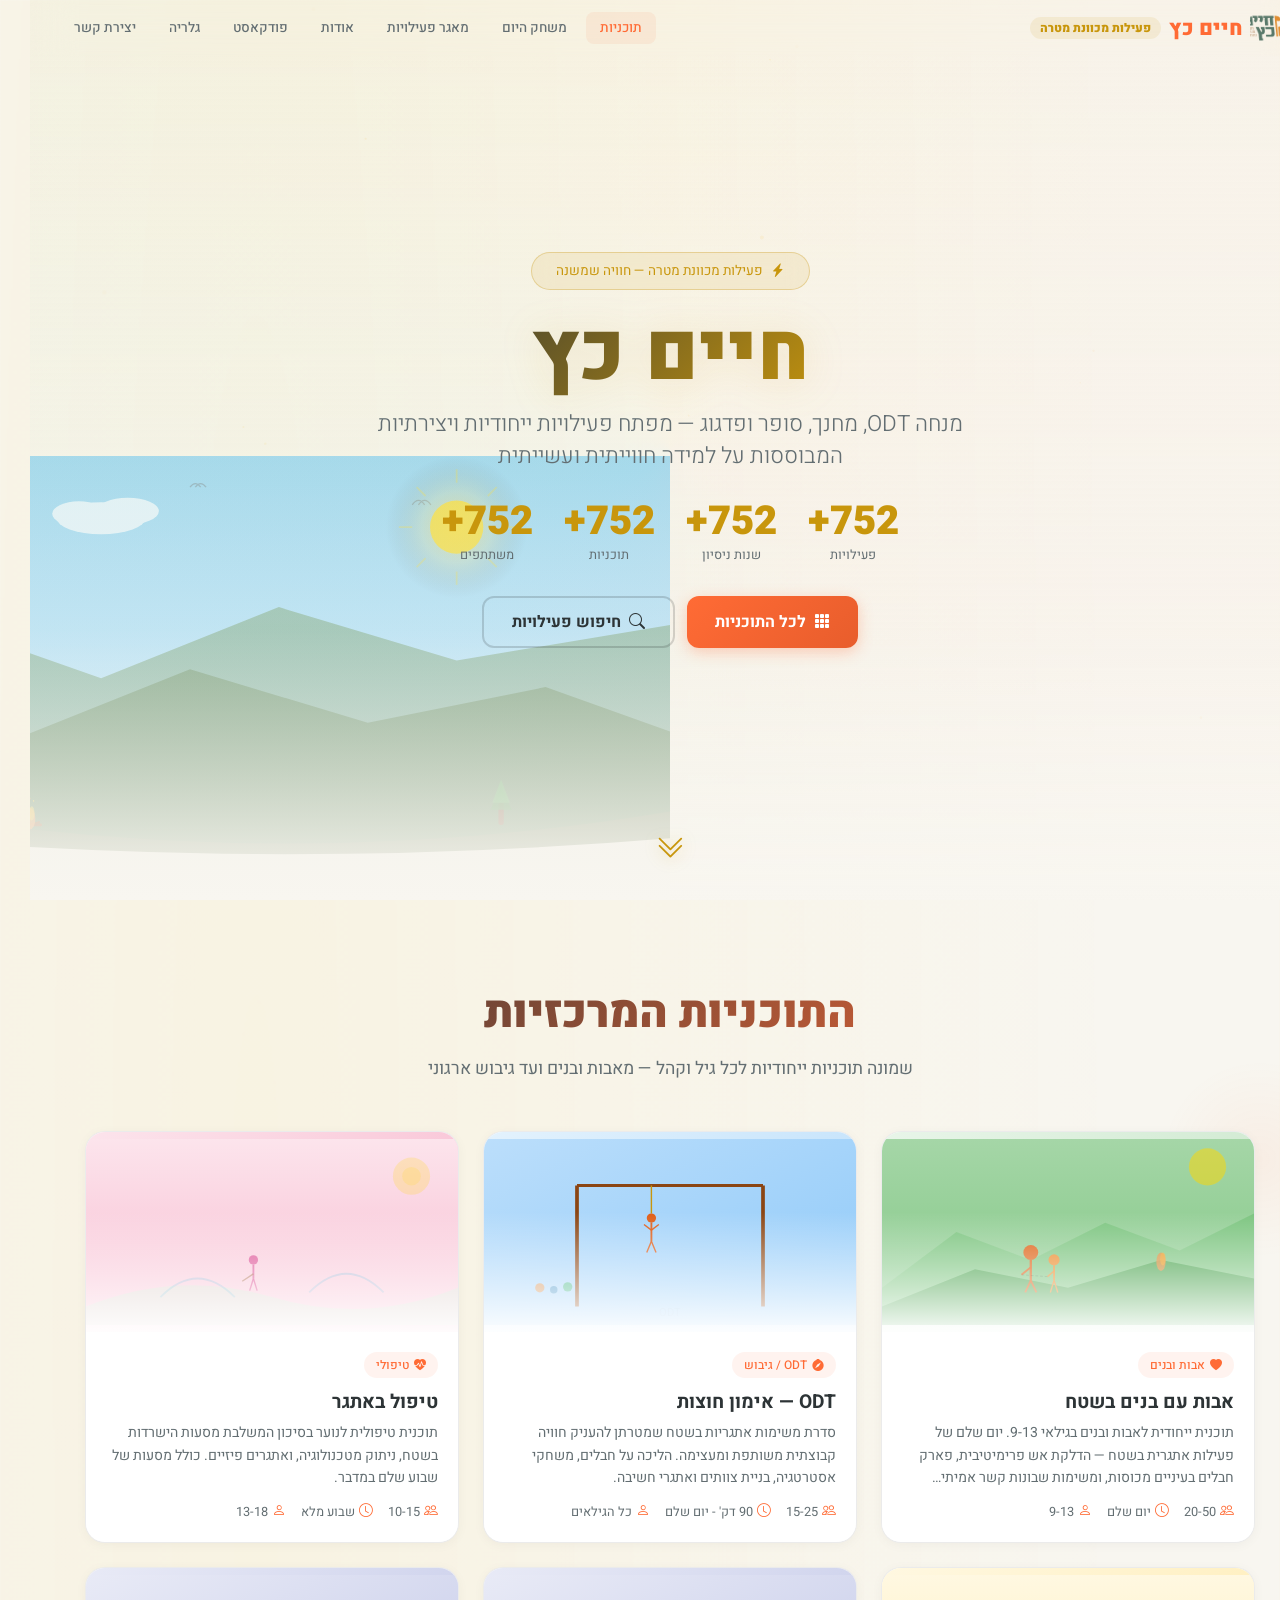
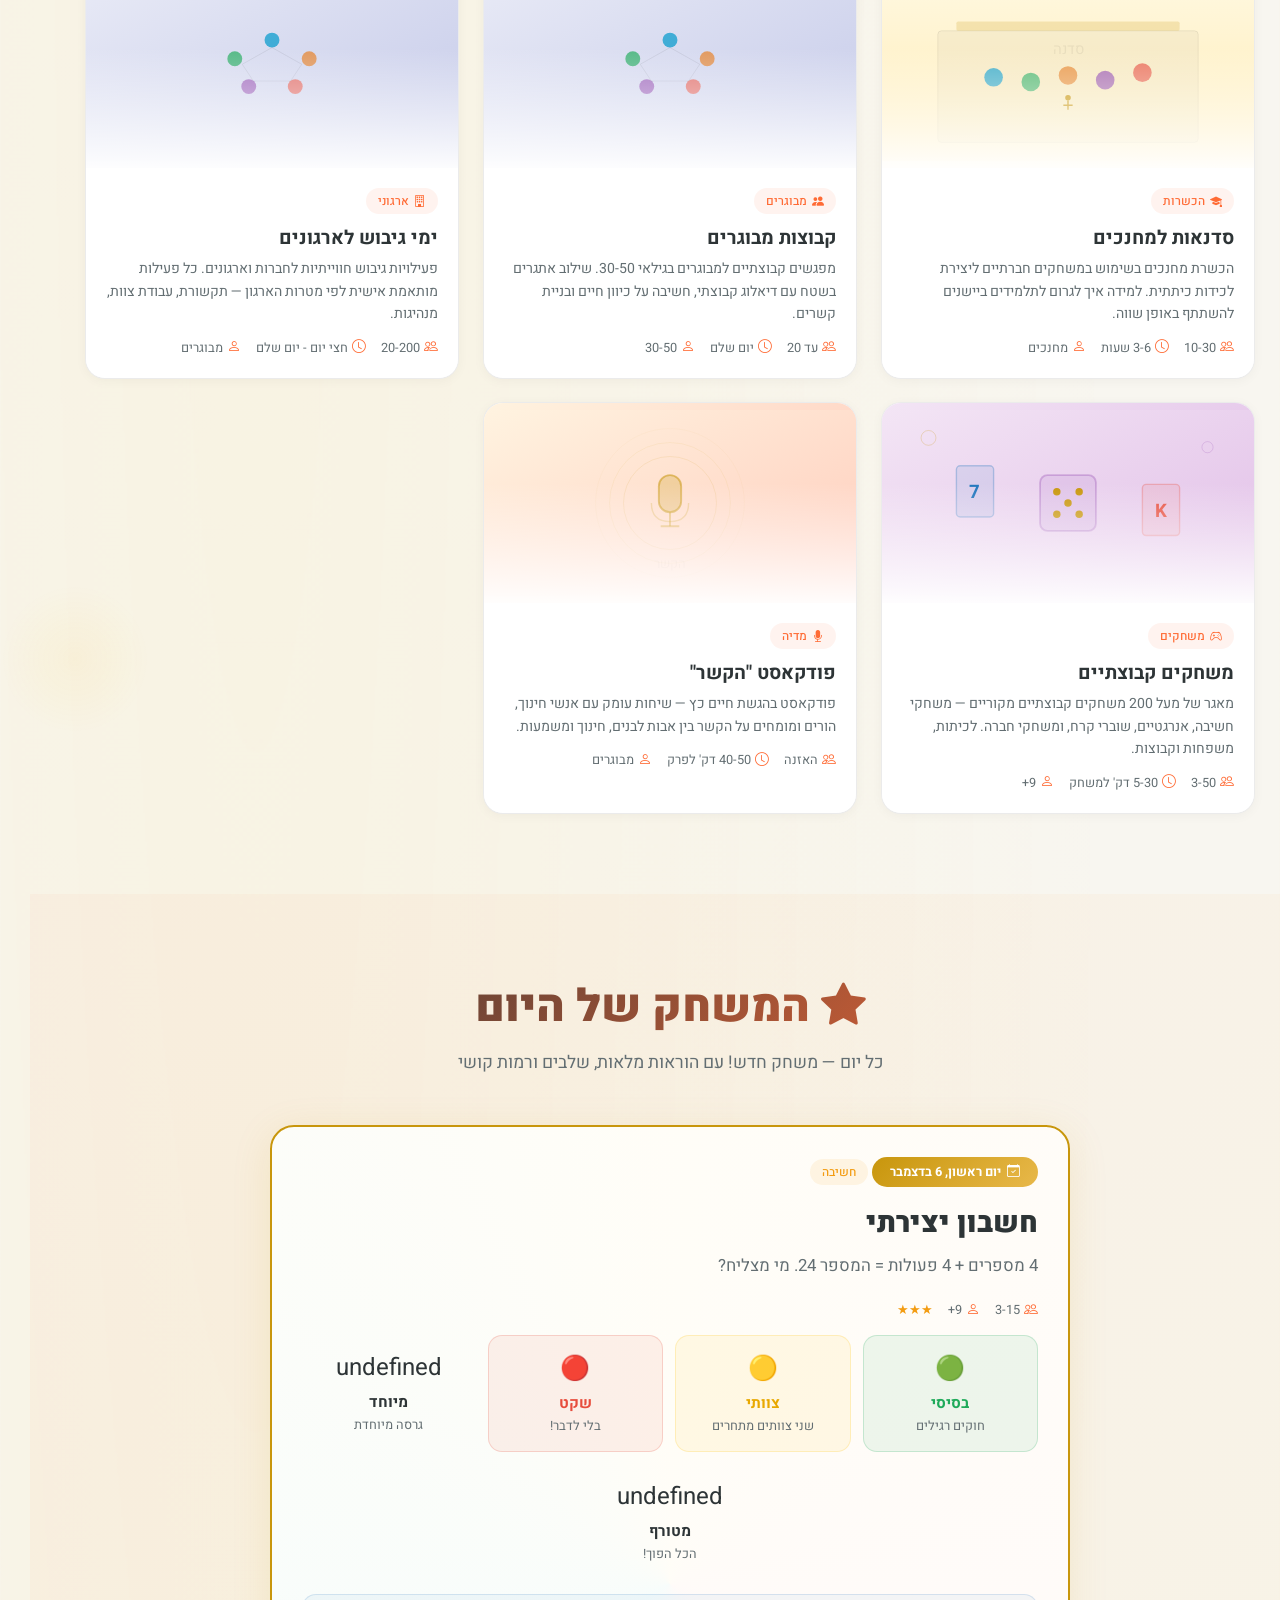
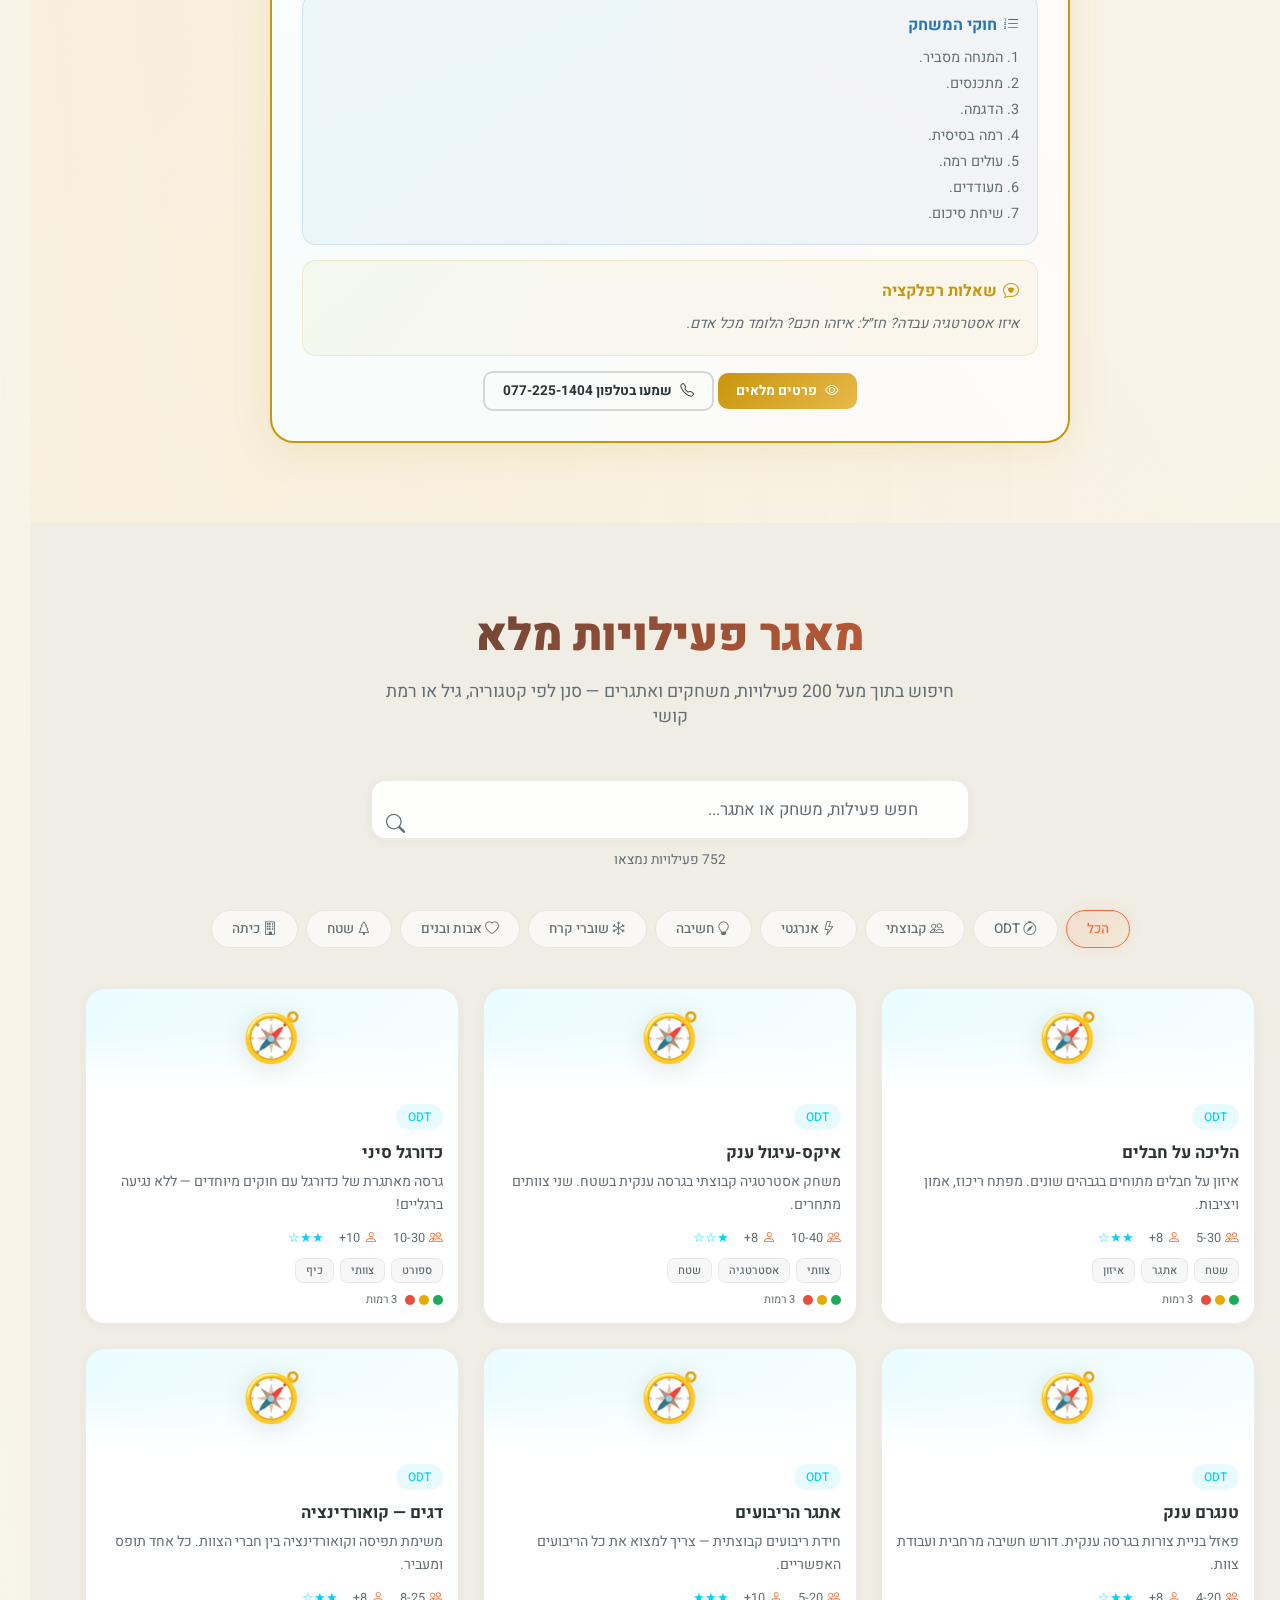
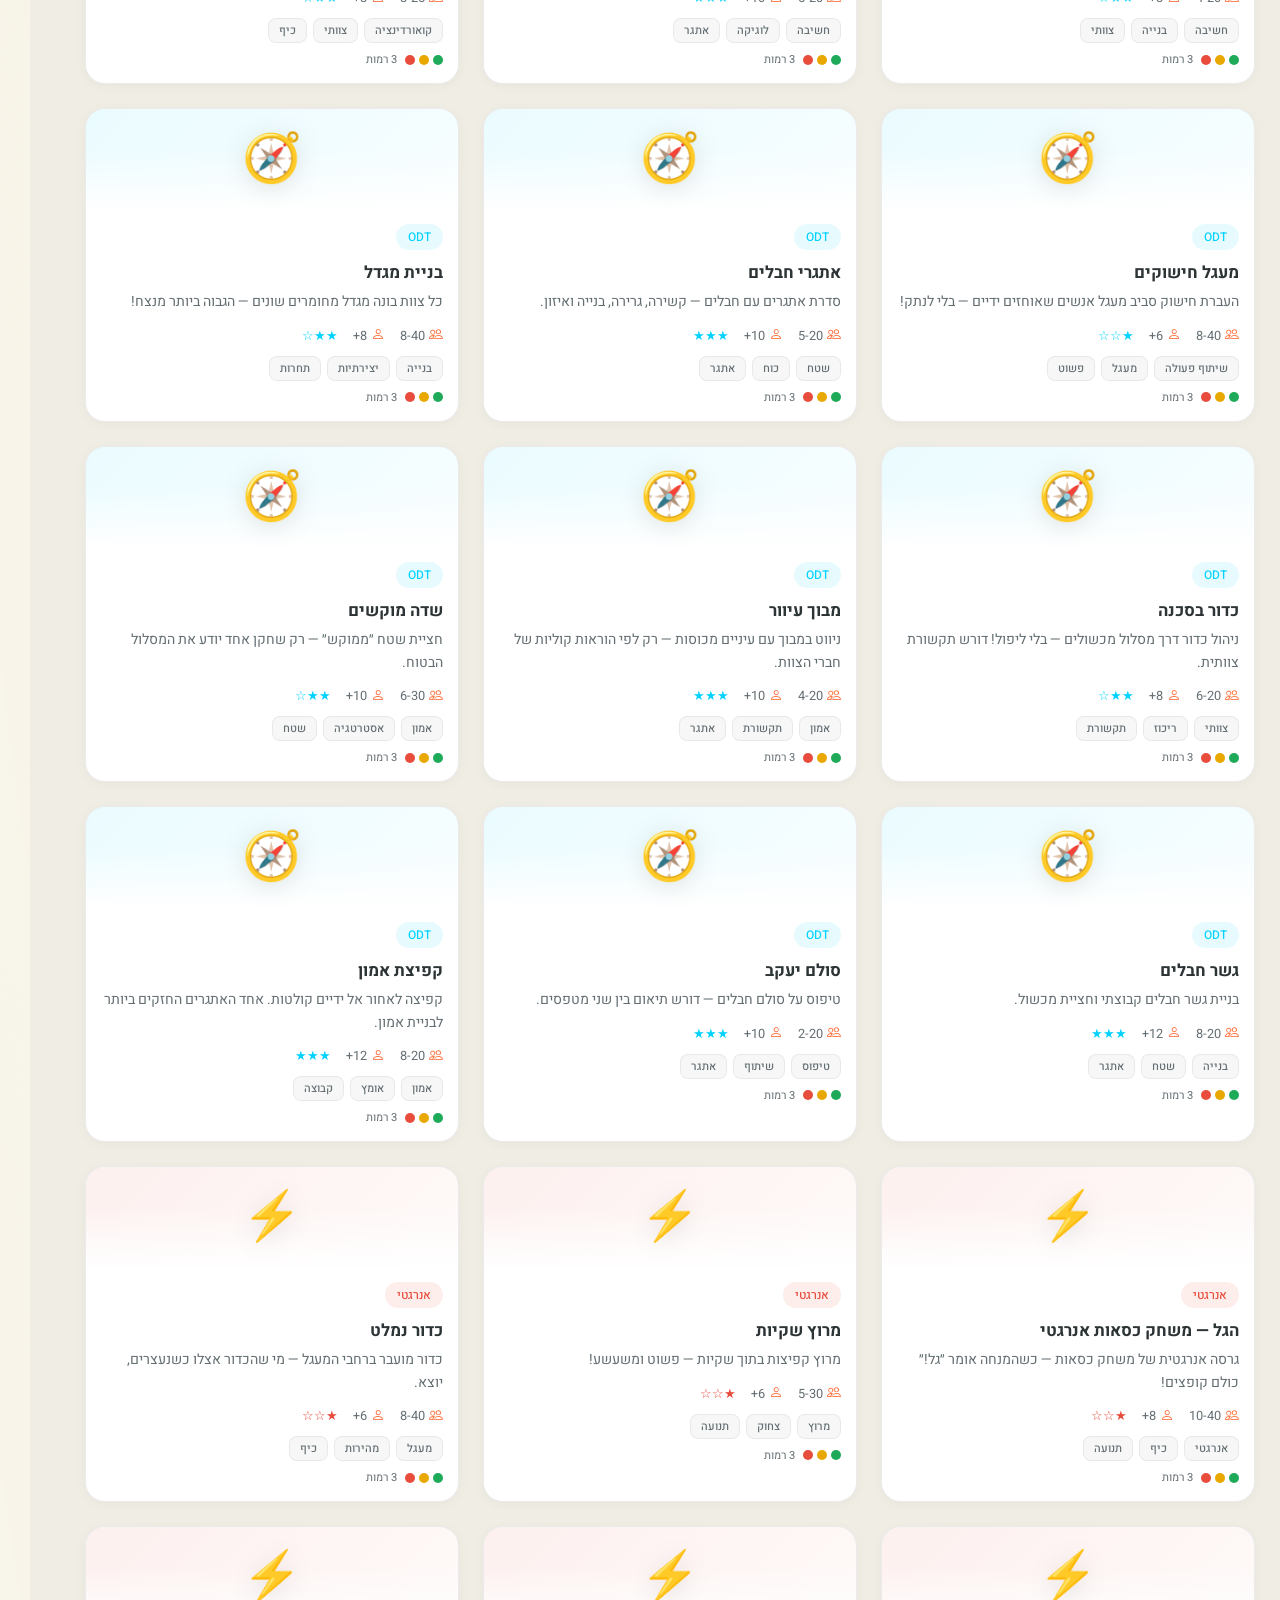
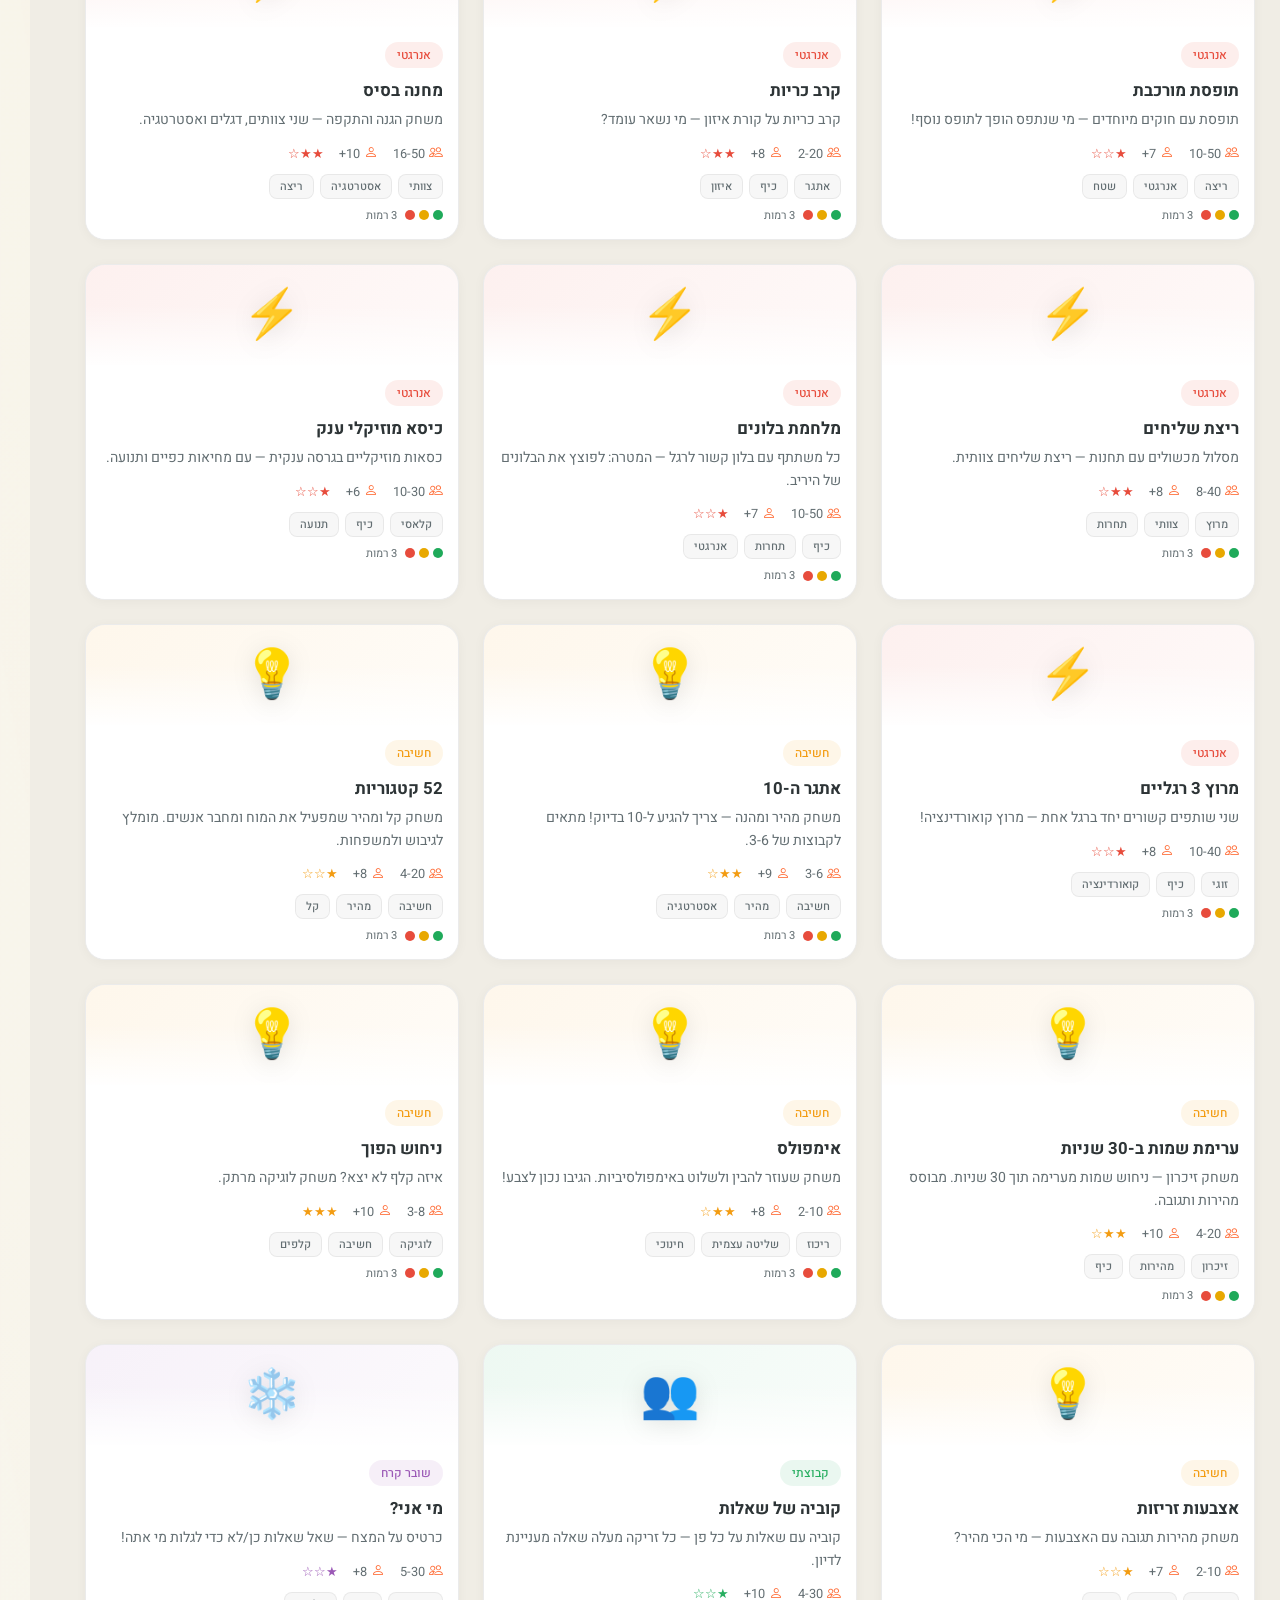
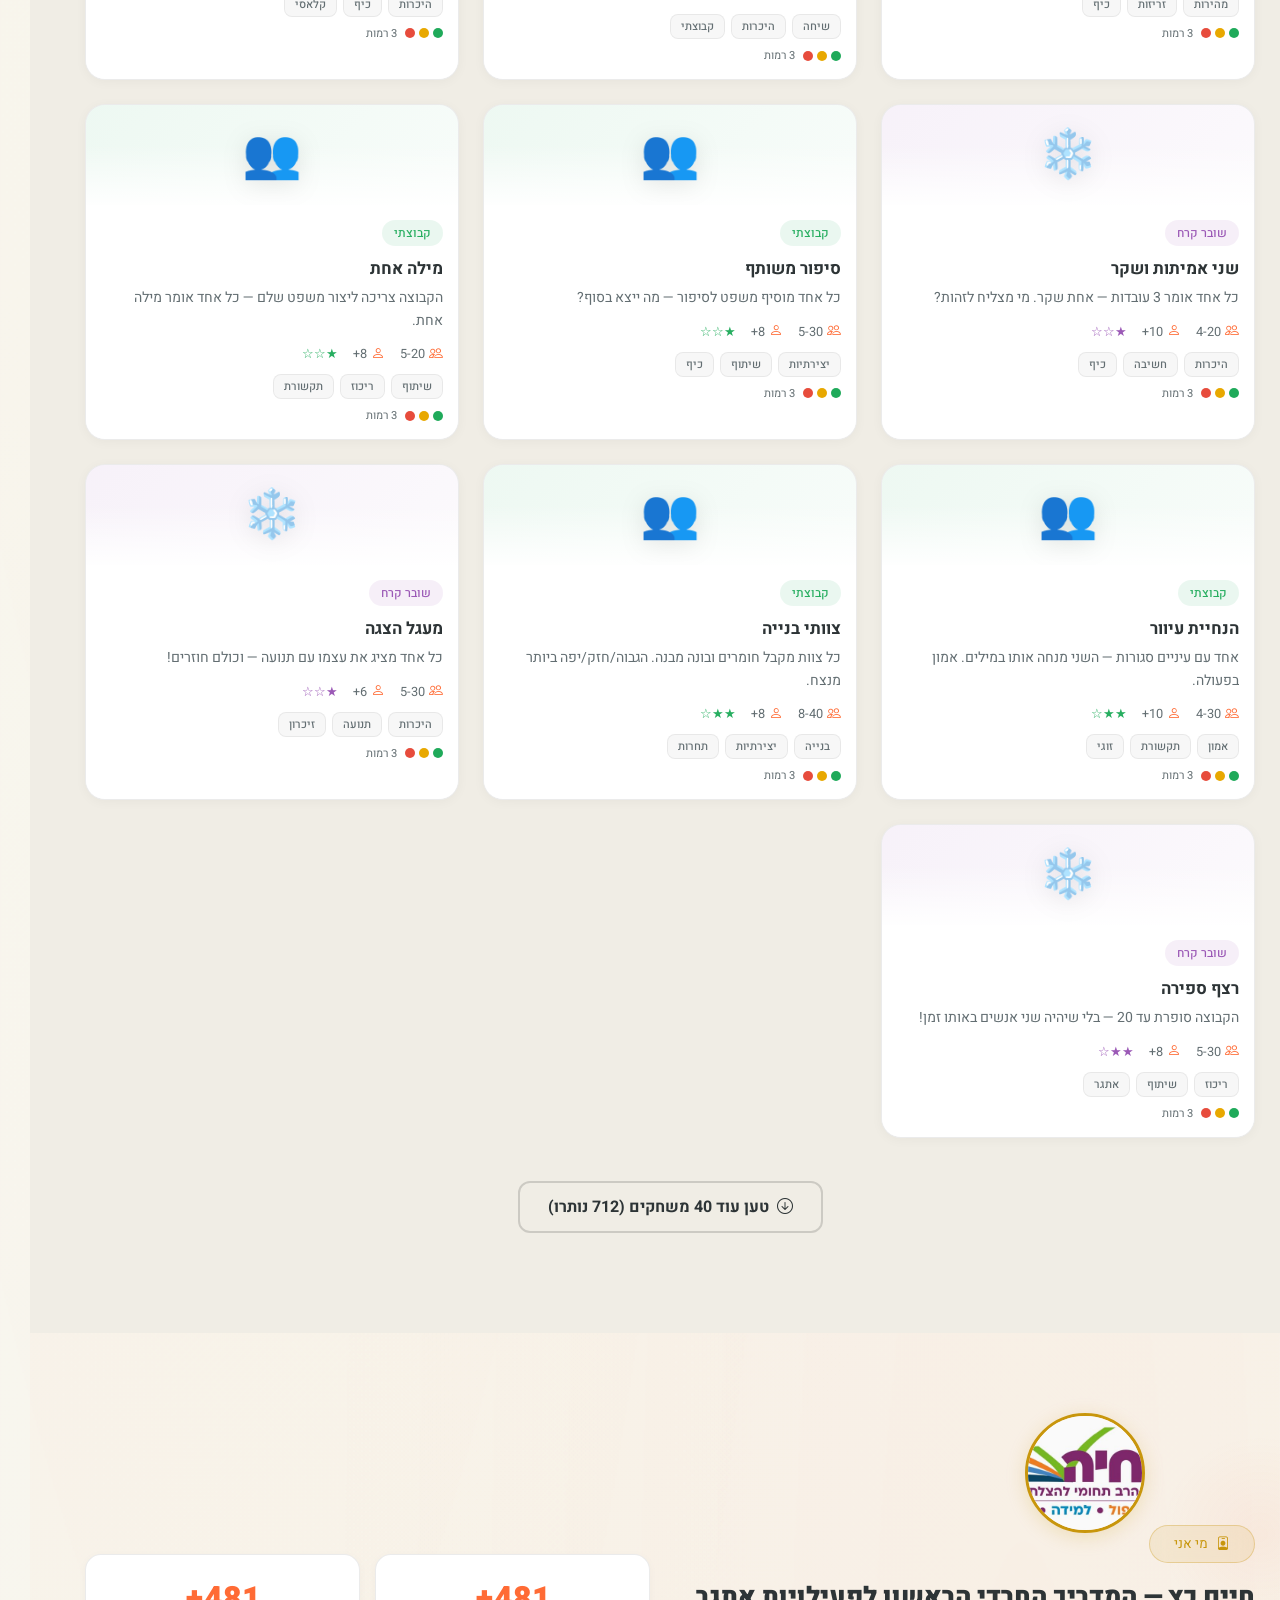
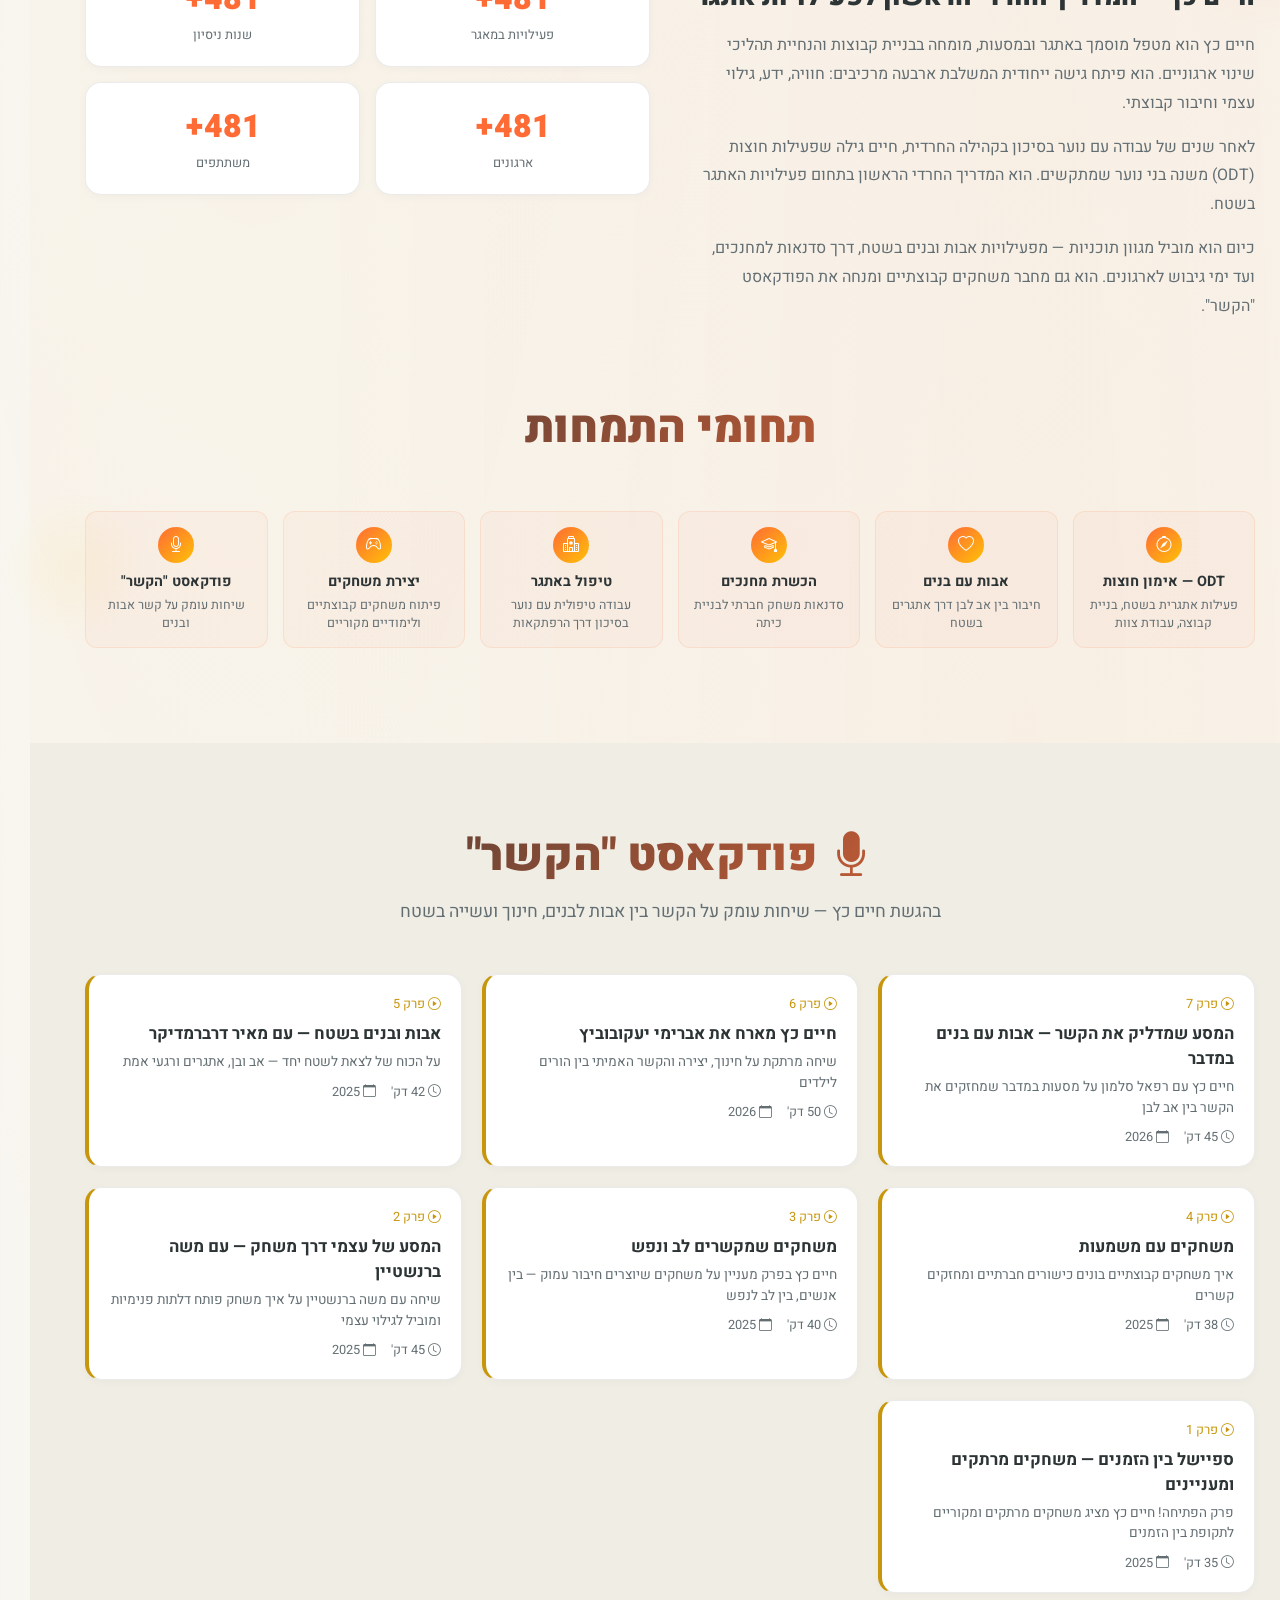
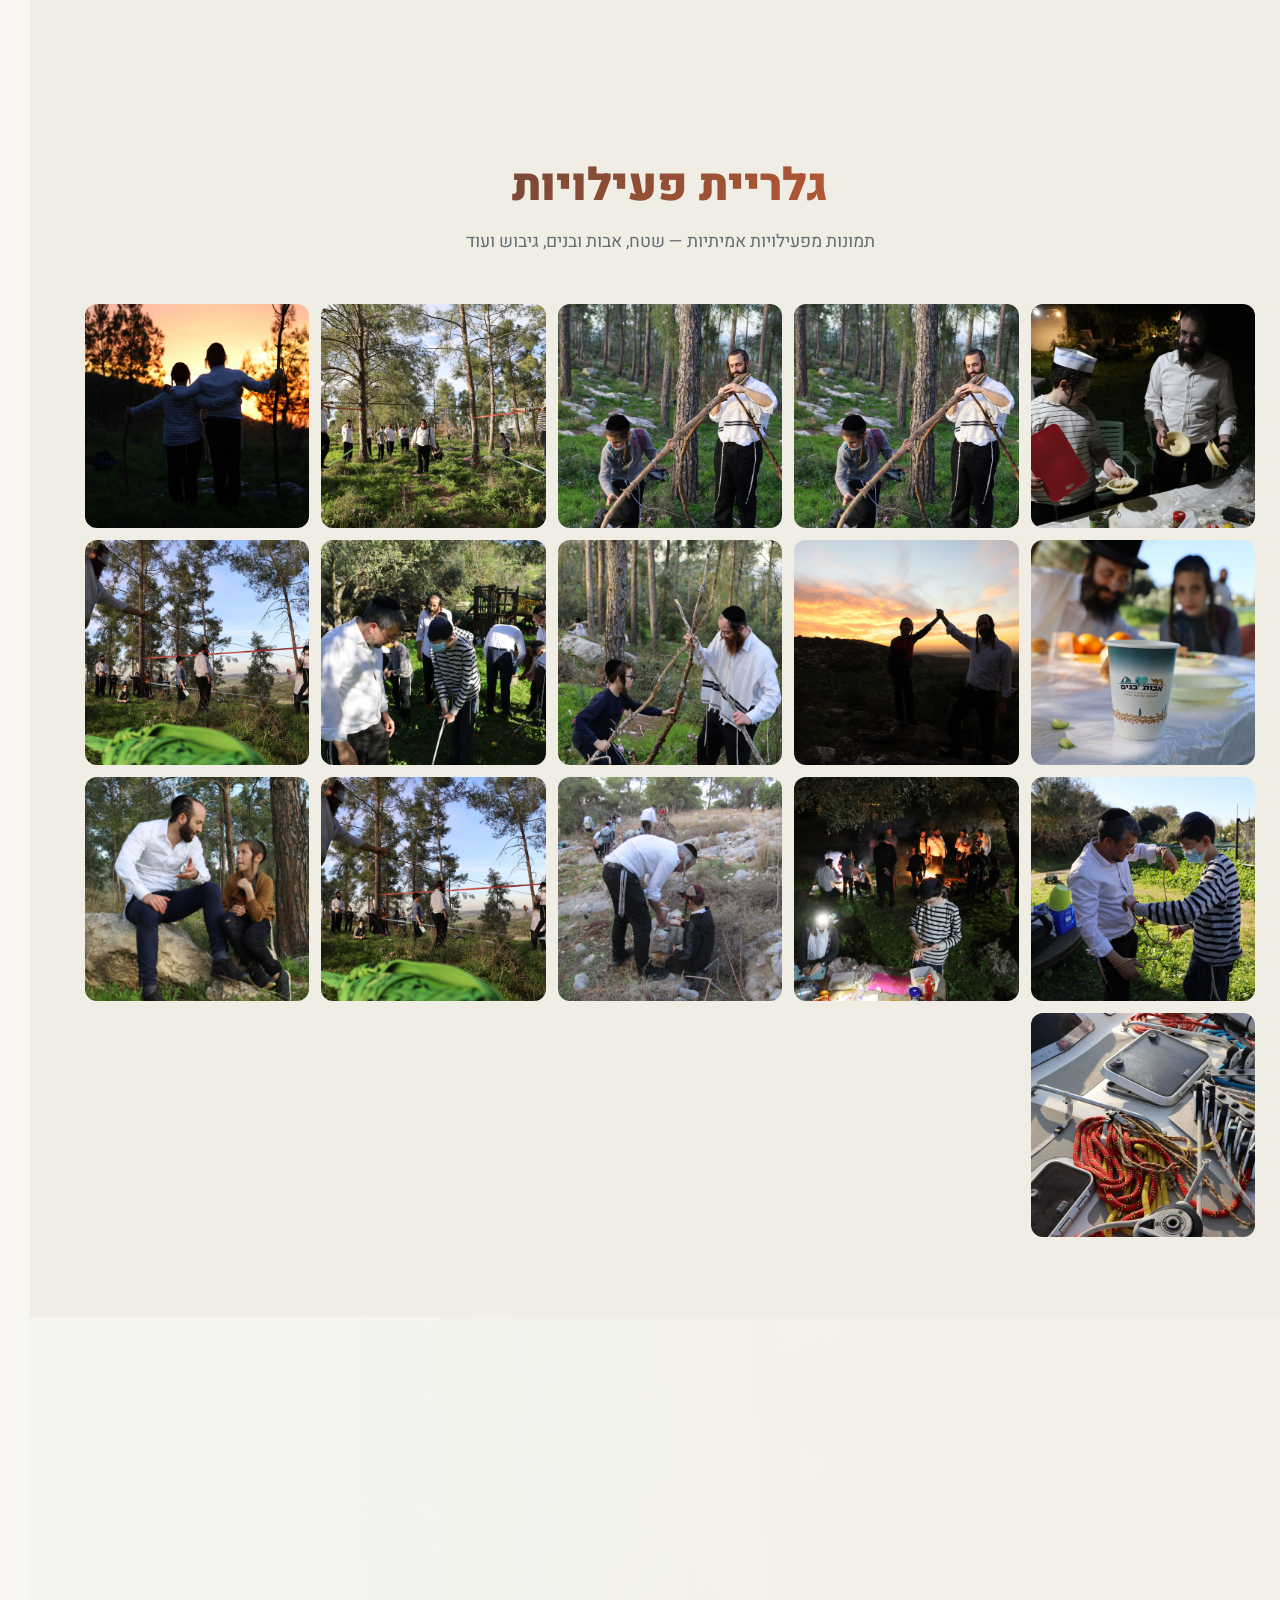
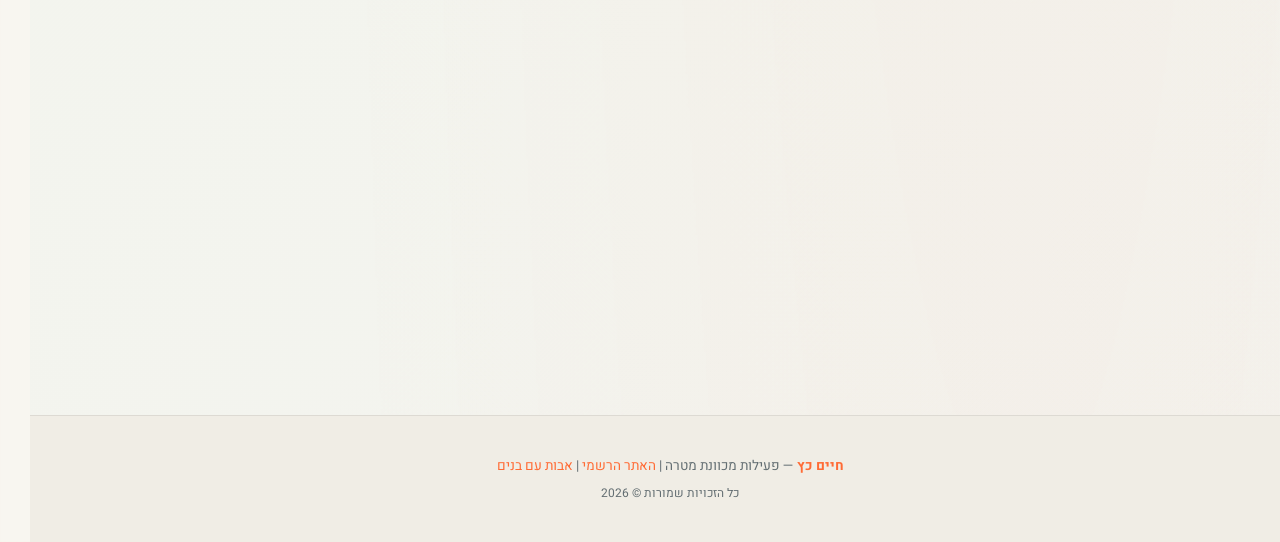
==== commit b75c9bc7: "More games toward 1000" ====
--- a/index.html
+++ b/index.html
@@ -608,10 +608,10 @@
       המבוססות על למידה חווייתית ועשייתית
     </p>
     <div class="hero-stats">
-      <div class="hero-stat"><span class="num" data-count="748">0</span><span class="label">פעילויות</span></div>
-      <div class="hero-stat"><span class="num" data-count="748">0</span><span class="label">שנות ניסיון</span></div>
-      <div class="hero-stat"><span class="num" data-count="748">0</span><span class="label">תוכניות</span></div>
-      <div class="hero-stat"><span class="num" data-count="748">0</span><span class="label">משתתפים</span></div>
+      <div class="hero-stat"><span class="num" data-count="752">0</span><span class="label">פעילויות</span></div>
+      <div class="hero-stat"><span class="num" data-count="752">0</span><span class="label">שנות ניסיון</span></div>
+      <div class="hero-stat"><span class="num" data-count="752">0</span><span class="label">תוכניות</span></div>
+      <div class="hero-stat"><span class="num" data-count="752">0</span><span class="label">משתתפים</span></div>
     </div>
     <div class="hero-cta">
       <a href="#programs" class="btn btn-primary"><i class="bi bi-grid-3x3-gap-fill"></i> לכל התוכניות</a>
@@ -707,10 +707,10 @@
         </p>
       </div>
       <div class="about-stats">
-        <div class="about-stat"><span class="num" data-count="748">0</span><span class="label">פעילויות במאגר</span></div>
-        <div class="about-stat"><span class="num" data-count="748">0</span><span class="label">שנות ניסיון</span></div>
-        <div class="about-stat"><span class="num" data-count="748">0</span><span class="label">ארגונים</span></div>
-        <div class="about-stat"><span class="num" data-count="748">0</span><span class="label">משתתפים</span></div>
+        <div class="about-stat"><span class="num" data-count="752">0</span><span class="label">פעילויות במאגר</span></div>
+        <div class="about-stat"><span class="num" data-count="752">0</span><span class="label">שנות ניסיון</span></div>
+        <div class="about-stat"><span class="num" data-count="752">0</span><span class="label">ארגונים</span></div>
+        <div class="about-stat"><span class="num" data-count="752">0</span><span class="label">משתתפים</span></div>
       </div>
     </div>
 
@@ -1789,7 +1789,11 @@
   {name:'אתגר מגדלים',cat:'thinking',desc:'אתגר מגדלים קבוצתי — כל צוות מתמודד!',ages:'8+',participants:'3-28',difficulty:3,tags:['מגדלים','חשיבה'],levels:[{name:'בסיסי',desc:'חוקים רגילים'},{name:'צוותי',desc:'שני צוותים'},{name:'שקט',desc:'בלי לדבר!'},{name:'מיוחד',desc:'גרסה מיוחדת'},{name:'מטורף',desc:'הכל הפוך!'}],rules:'1. המנחה מסביר את המשחק.\n2. מתכנסים ומקשיבים.\n3. הדגמה עם מתנדבים.\n4. מתחילים ברמה בסיסית.\n5. עולים רמה כל כמה דקות.\n6. המנחה מעודד.\n7. שיחת סיכום בסוף.',reflection:'מה למדתם? חז״ל: איזהו חכם הלומד מכל אדם.',mood:[],subcat:'מגדלים'},
   {name:'מרוץ הכריות',cat:'energetic',desc:'מרוץ כריות — מי מגיע ראשון?',ages:'9+',participants:'8-25',difficulty:3,tags:['כריות','כיף'],levels:[{name:'בסיסי',desc:'חוקים רגילים'},{name:'צוותי',desc:'שני צוותים'},{name:'שקט',desc:'בלי לדבר!'},{name:'מיוחד',desc:'גרסה מיוחדת'},{name:'מטורף',desc:'הכל הפוך!'}],rules:'1. המנחה מסביר את המשחק.\n2. מתכנסים ומקשיבים.\n3. הדגמה עם מתנדבים.\n4. מתחילים ברמה בסיסית.\n5. עולים רמה כל כמה דקות.\n6. המנחה מעודד.\n7. שיחת סיכום בסוף.',reflection:'מה היה כיף? חז״ל: מצווה גוררת מצווה.',mood:[],subcat:'כריות'},
   {name:'סיפורי הבטחות',cat:'group',desc:'כל אחד מספר על הבטחות שלו — רגעים של אמת.',ages:'9+',participants:'9-25',difficulty:3,tags:['הבטחות','חשיבה'],levels:[{name:'בסיסי',desc:'חוקים רגילים'},{name:'צוותי',desc:'שני צוותים'},{name:'שקט',desc:'בלי לדבר!'},{name:'מיוחד',desc:'גרסה מיוחדת'},{name:'מטורף',desc:'הכל הפוך!'}],rules:'1. המנחה מסביר את המשחק.\n2. מתכנסים ומקשיבים.\n3. הדגמה עם מתנדבים.\n4. מתחילים ברמה בסיסית.\n5. עולים רמה כל כמה דקות.\n6. המנחה מעודד.\n7. שיחת סיכום בסוף.',reflection:'מה הרגשתם? חז״ל: קנה לך חבר.',mood:[],subcat:'הבטחות'},
-  {name:'מצא את התחביב',cat:'icebreaker',desc:'מצא מישהו עם תחביב — ראשון שמוצא מנצח!',ages:'8+',participants:'10-28',difficulty:3,tags:['תחביב','חשיבה'],levels:[{name:'בסיסי',desc:'חוקים רגילים'},{name:'צוותי',desc:'שני צוותים'},{name:'שקט',desc:'בלי לדבר!'},{name:'מיוחד',desc:'גרסה מיוחדת'},{name:'מטורף',desc:'הכל הפוך!'}],rules:'1. המנחה מסביר את המשחק.\n2. מתכנסים ומקשיבים.\n3. הדגמה עם מתנדבים.\n4. מתחילים ברמה בסיסית.\n5. עולים רמה כל כמה דקות.\n6. המנחה מעודד.\n7. שיחת סיכום בסוף.',reflection:'מה גיליתם? חז״ל: הוי מקבל כל אדם בסבר פנים יפות.',mood:[],subcat:'תחביב'}
+  {name:'מצא את התחביב',cat:'icebreaker',desc:'מצא מישהו עם תחביב — ראשון שמוצא מנצח!',ages:'8+',participants:'10-28',difficulty:3,tags:['תחביב','חשיבה'],levels:[{name:'בסיסי',desc:'חוקים רגילים'},{name:'צוותי',desc:'שני צוותים'},{name:'שקט',desc:'בלי לדבר!'},{name:'מיוחד',desc:'גרסה מיוחדת'},{name:'מטורף',desc:'הכל הפוך!'}],rules:'1. המנחה מסביר את המשחק.\n2. מתכנסים ומקשיבים.\n3. הדגמה עם מתנדבים.\n4. מתחילים ברמה בסיסית.\n5. עולים רמה כל כמה דקות.\n6. המנחה מעודד.\n7. שיחת סיכום בסוף.',reflection:'מה גיליתם? חז״ל: הוי מקבל כל אדם בסבר פנים יפות.',mood:[],subcat:'תחביב'},
+  {name:'חידת הפירות',cat:'thinking',desc:'חידה לוגית על פירות — מי פותר ראשון?',ages:'8+',participants:'6-26',difficulty:2,tags:['פירות','חשיבה'],levels:[{name:'בסיסי',desc:'חוקים רגילים'},{name:'צוותי',desc:'שני צוותים'},{name:'שקט',desc:'בלי לדבר!'},{name:'מיוחד',desc:'גרסה מיוחדת'},{name:'מטורף',desc:'הכל הפוך!'}],rules:'1. המנחה מסביר את המשחק.\n2. מתכנסים ומקשיבים.\n3. הדגמה עם מתנדבים.\n4. מתחילים ברמה בסיסית.\n5. עולים רמה כל כמה דקות.\n6. המנחה מעודד.\n7. שיחת סיכום בסוף.',reflection:'מה למדתם? חז״ל: איזהו חכם הלומד מכל אדם.',mood:[],subcat:'פירות'},
+  {name:'קפיצת חבלים',cat:'energetic',desc:'קפיצות חבלים — מי קופץ הכי גבוה/רחוק?',ages:'8+',participants:'7-35',difficulty:3,tags:['חבלים','כיף'],levels:[{name:'בסיסי',desc:'חוקים רגילים'},{name:'צוותי',desc:'שני צוותים'},{name:'שקט',desc:'בלי לדבר!'},{name:'מיוחד',desc:'גרסה מיוחדת'},{name:'מטורף',desc:'הכל הפוך!'}],rules:'1. המנחה מסביר את המשחק.\n2. מתכנסים ומקשיבים.\n3. הדגמה עם מתנדבים.\n4. מתחילים ברמה בסיסית.\n5. עולים רמה כל כמה דקות.\n6. המנחה מעודד.\n7. שיחת סיכום בסוף.',reflection:'מה היה כיף? חז״ל: מצווה גוררת מצווה.',mood:[],subcat:'חבלים'},
+  {name:'מעגל רגשות',cat:'group',desc:'כל אחד משתף רגשות — הקבוצה מקשיבה ולומדת.',ages:'8+',participants:'10-26',difficulty:1,tags:['רגשות','חשיבה'],levels:[{name:'בסיסי',desc:'חוקים רגילים'},{name:'צוותי',desc:'שני צוותים'},{name:'שקט',desc:'בלי לדבר!'},{name:'מיוחד',desc:'גרסה מיוחדת'},{name:'מטורף',desc:'הכל הפוך!'}],rules:'1. המנחה מסביר את המשחק.\n2. מתכנסים ומקשיבים.\n3. הדגמה עם מתנדבים.\n4. מתחילים ברמה בסיסית.\n5. עולים רמה כל כמה דקות.\n6. המנחה מעודד.\n7. שיחת סיכום בסוף.',reflection:'מה הרגשתם? חז״ל: קנה לך חבר.',mood:[],subcat:'רגשות'},
+  {name:'מצא את המקום',cat:'icebreaker',desc:'מצא מישהו עם מקום — ראשון שמוצא מנצח!',ages:'9+',participants:'8-38',difficulty:1,tags:['מקום','חשיבה'],levels:[{name:'בסיסי',desc:'חוקים רגילים'},{name:'צוותי',desc:'שני צוותים'},{name:'שקט',desc:'בלי לדבר!'},{name:'מיוחד',desc:'גרסה מיוחדת'},{name:'מטורף',desc:'הכל הפוך!'}],rules:'1. המנחה מסביר את המשחק.\n2. מתכנסים ומקשיבים.\n3. הדגמה עם מתנדבים.\n4. מתחילים ברמה בסיסית.\n5. עולים רמה כל כמה דקות.\n6. המנחה מעודד.\n7. שיחת סיכום בסוף.',reflection:'מה גיליתם? חז״ל: הוי מקבל כל אדם בסבר פנים יפות.',mood:[],subcat:'מקום'}
 ];
 
 // ===== SVG ILLUSTRATIONS =====
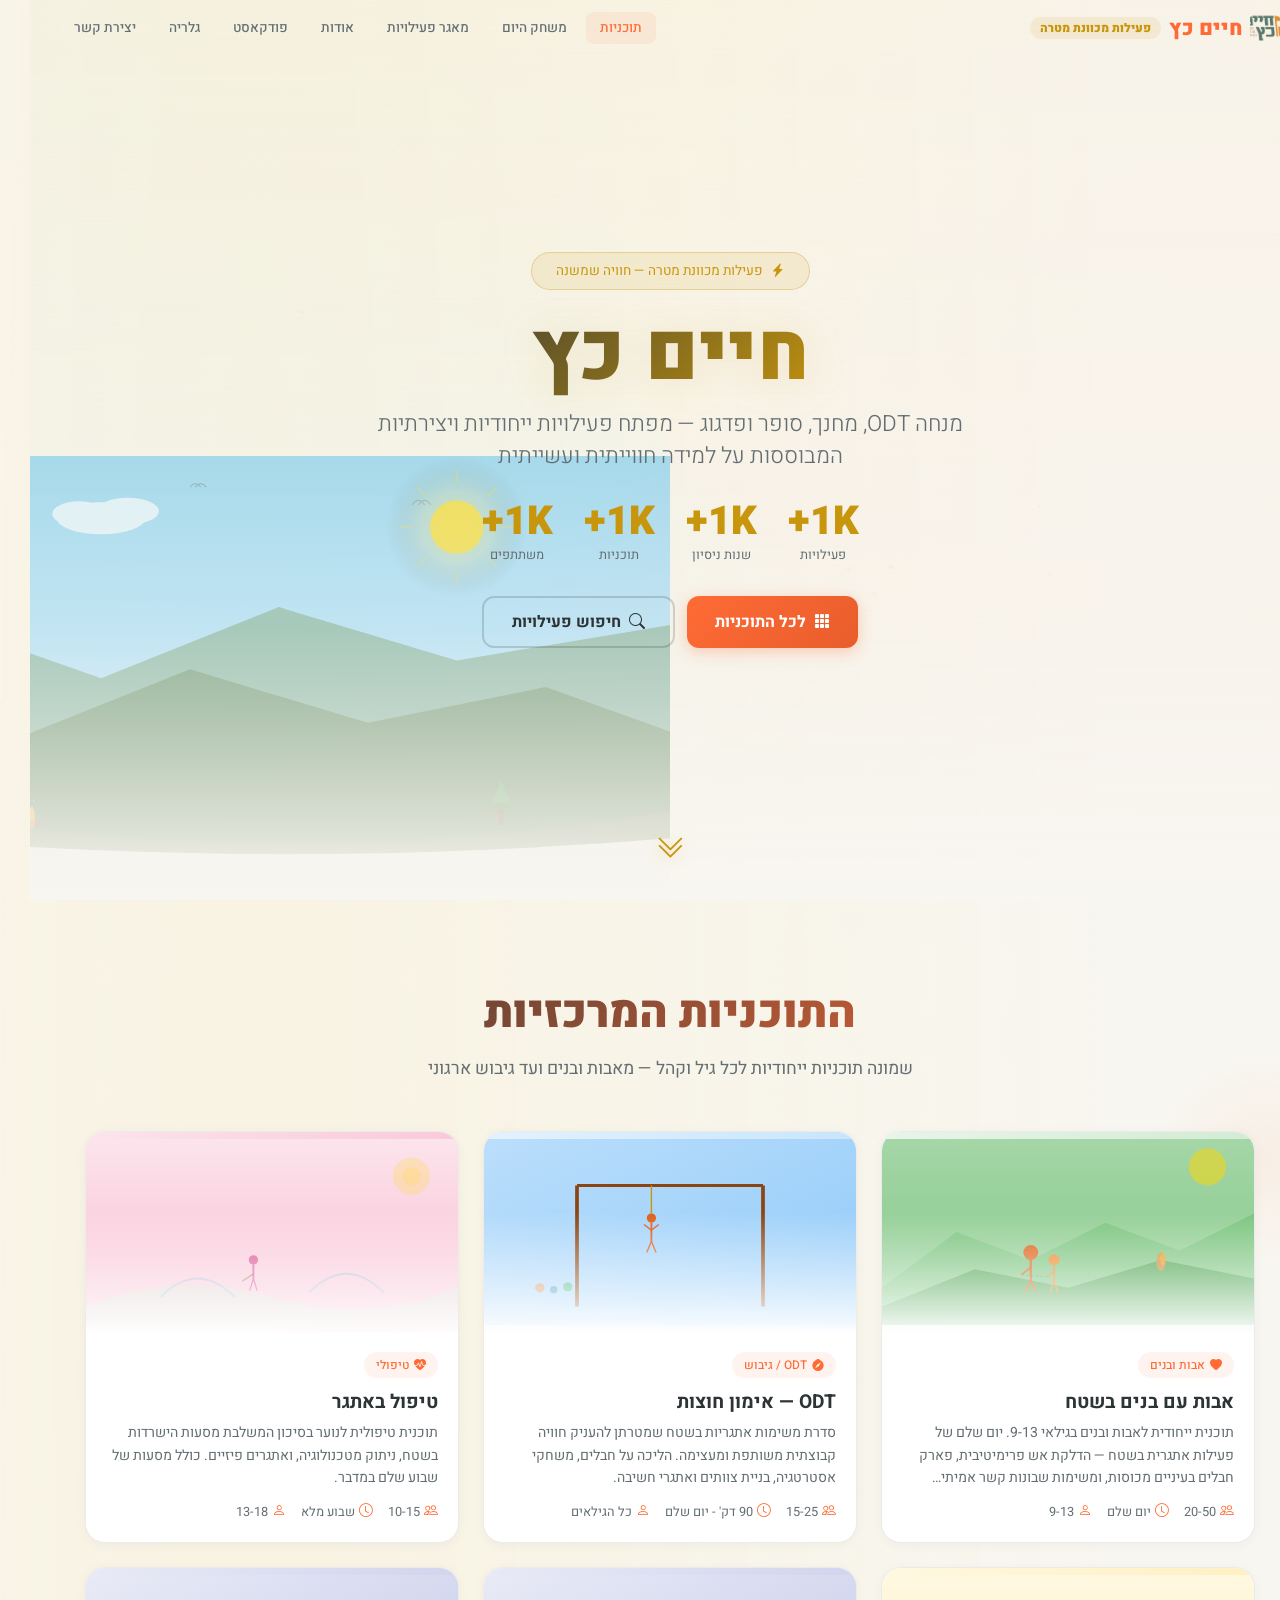
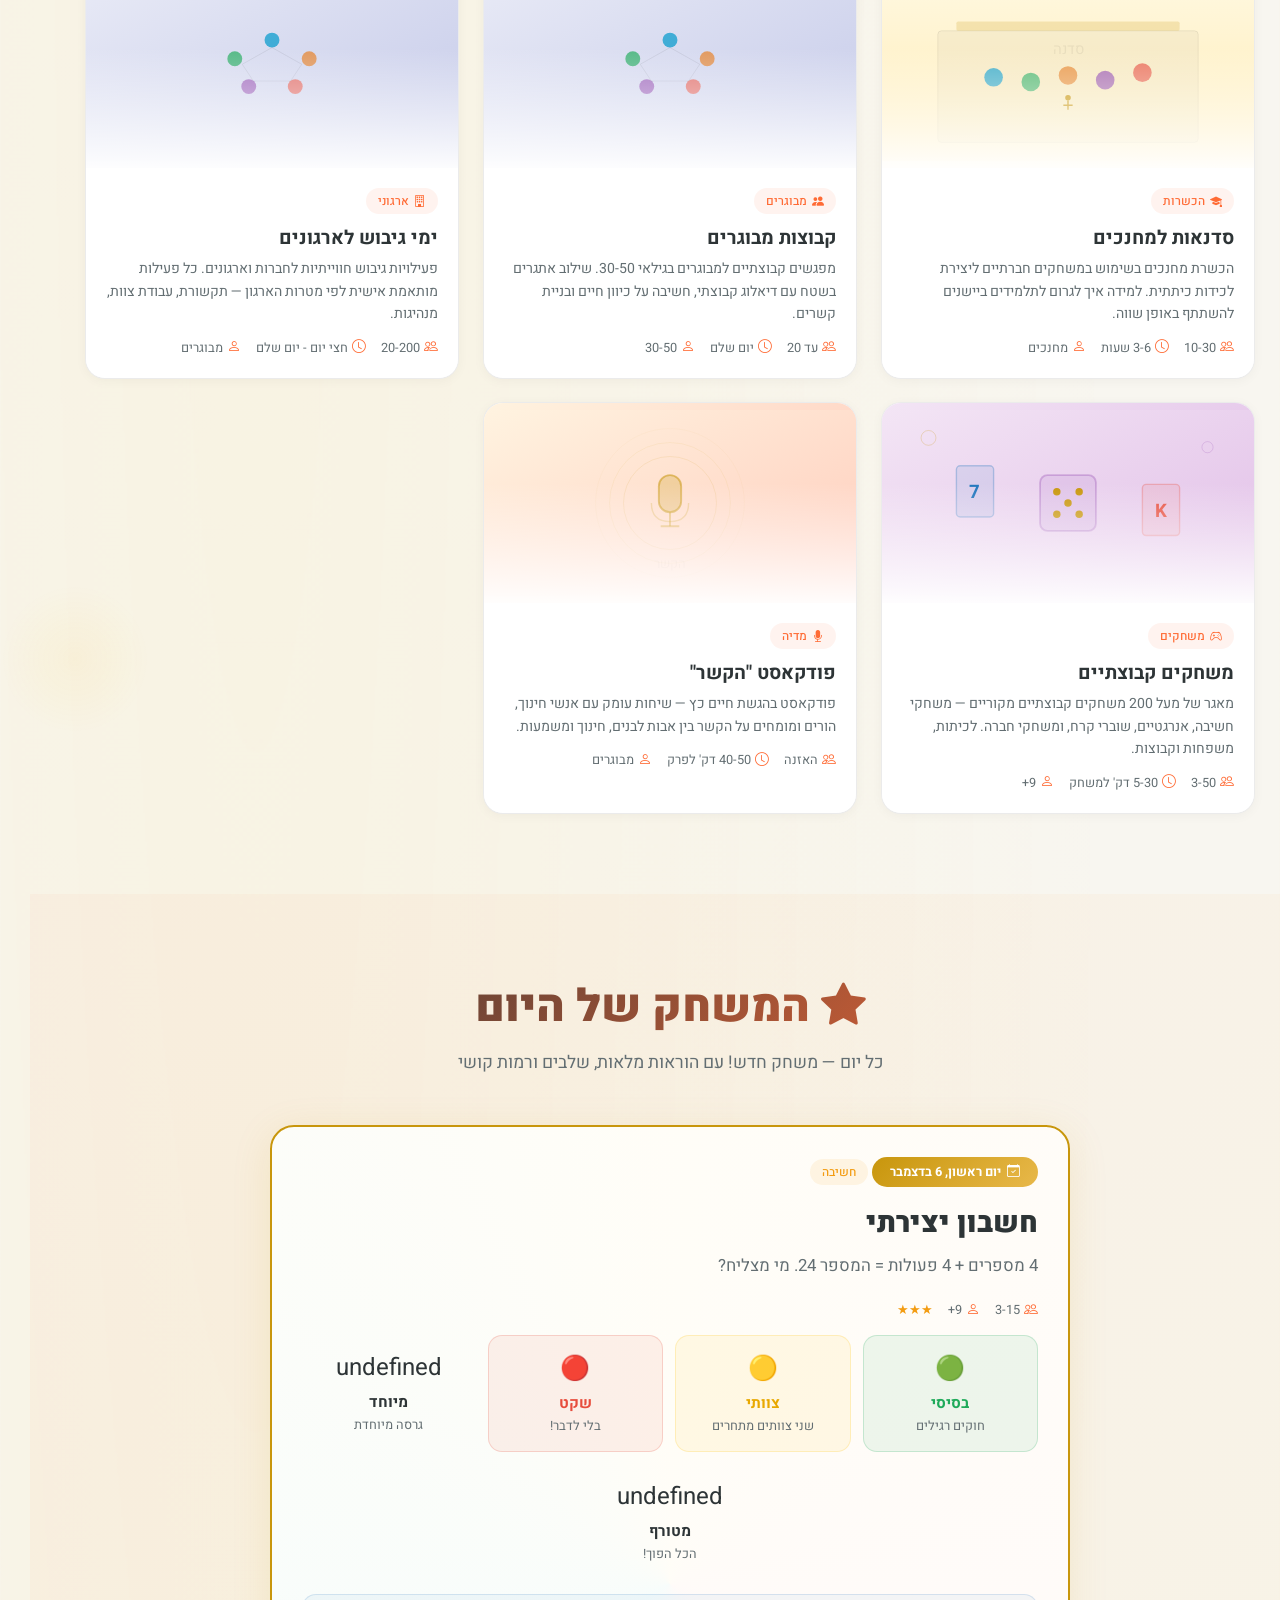
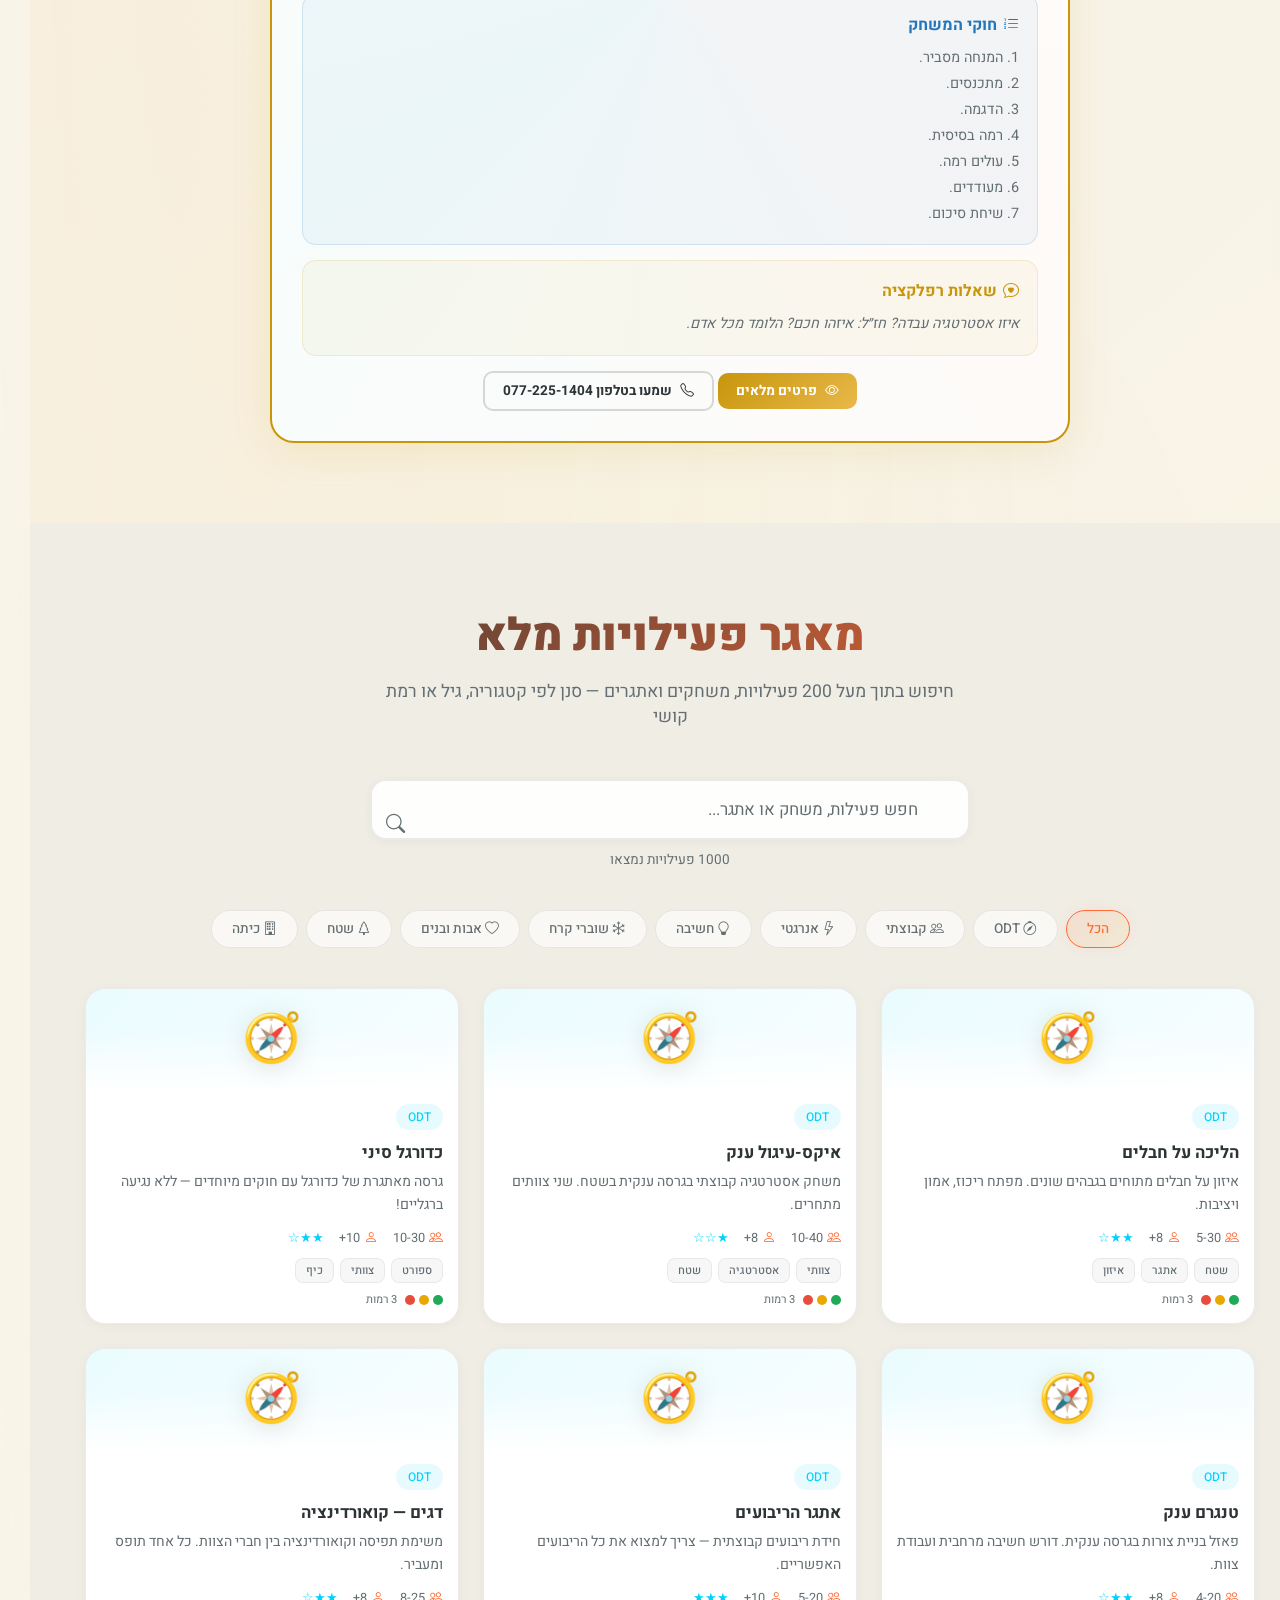
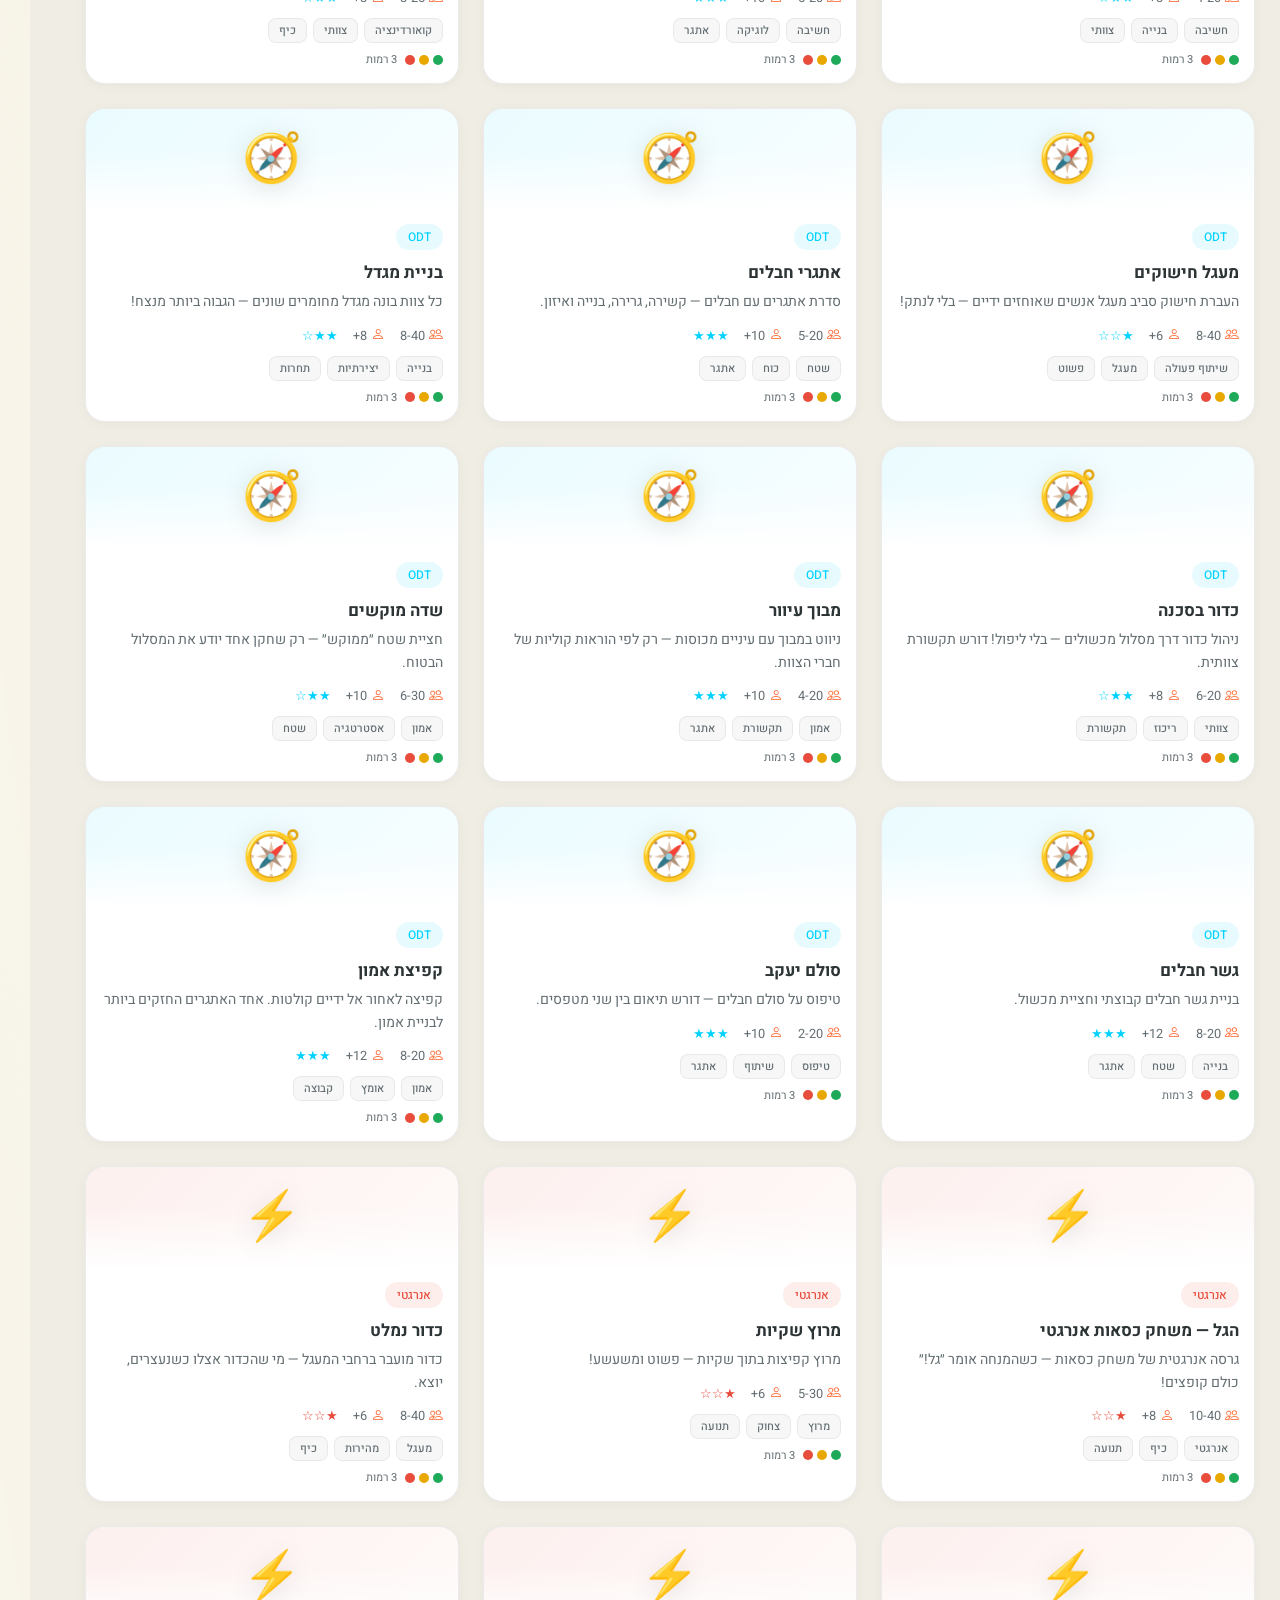
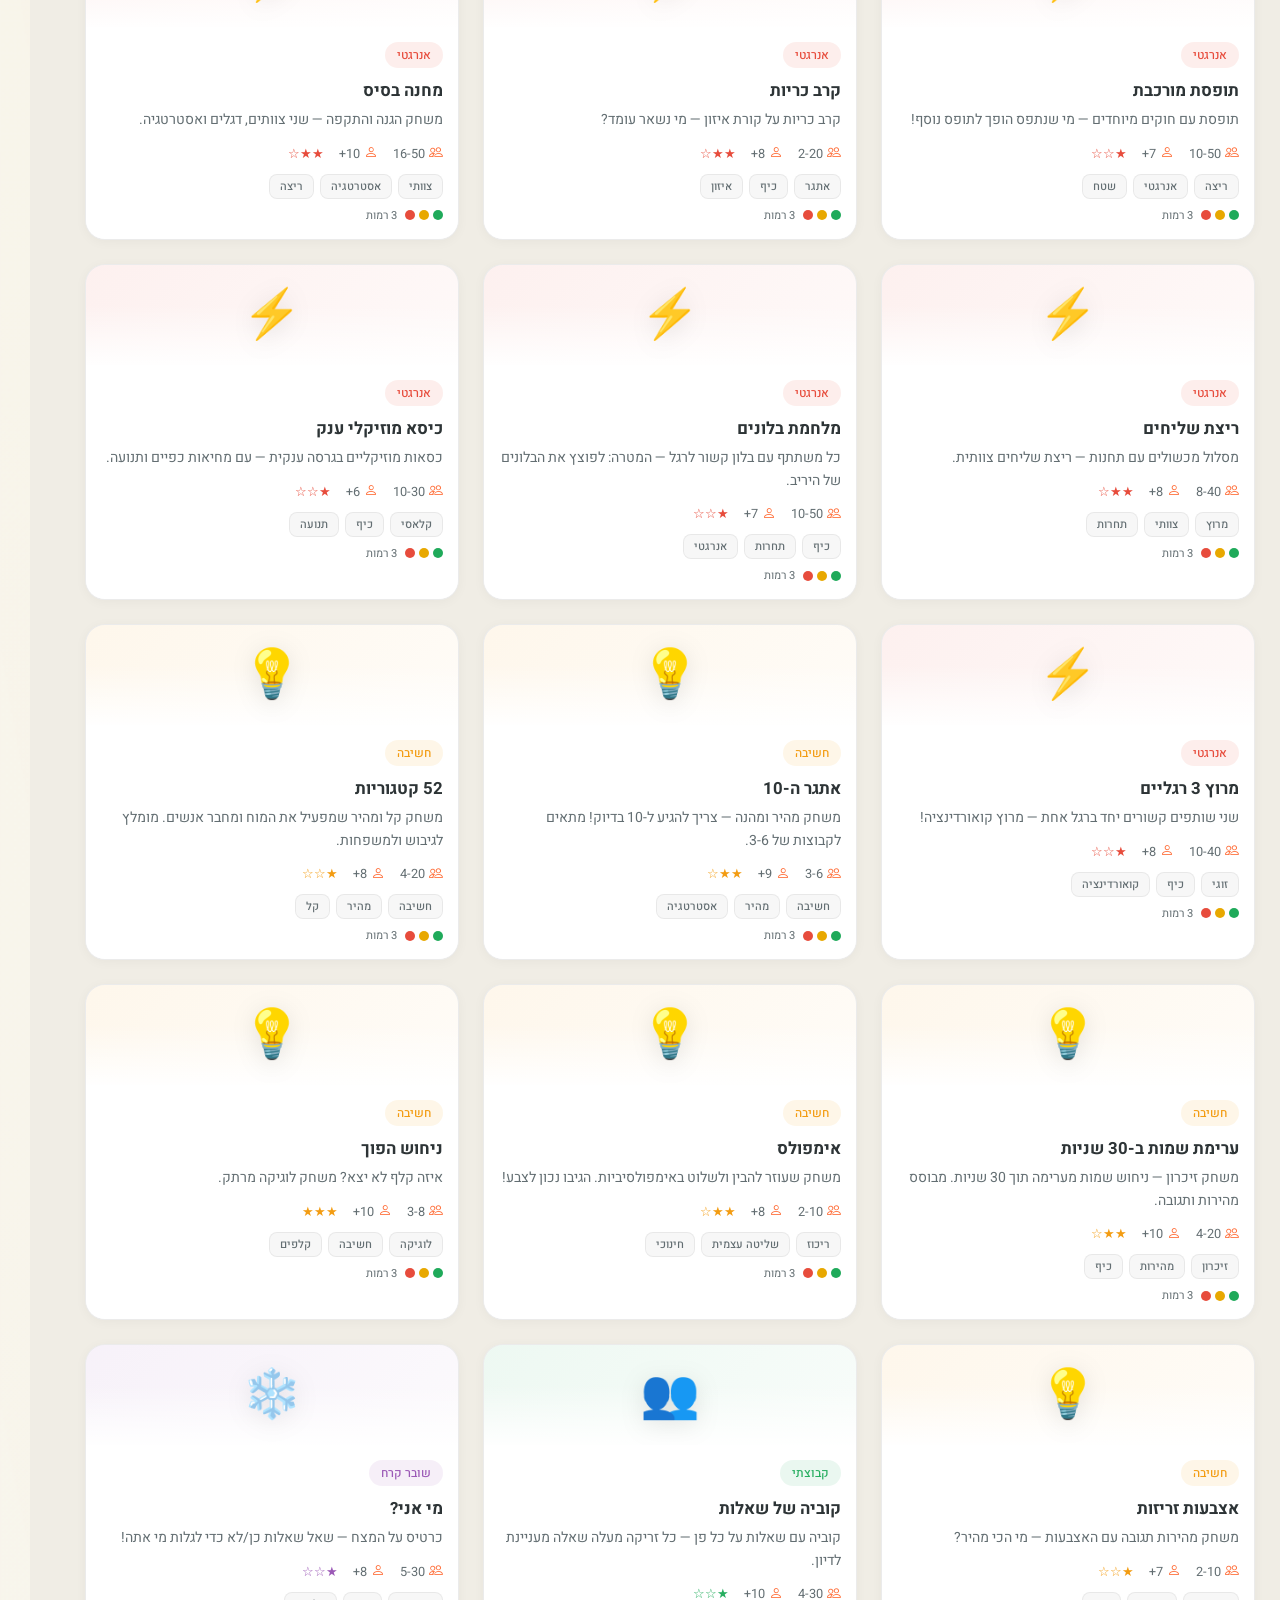
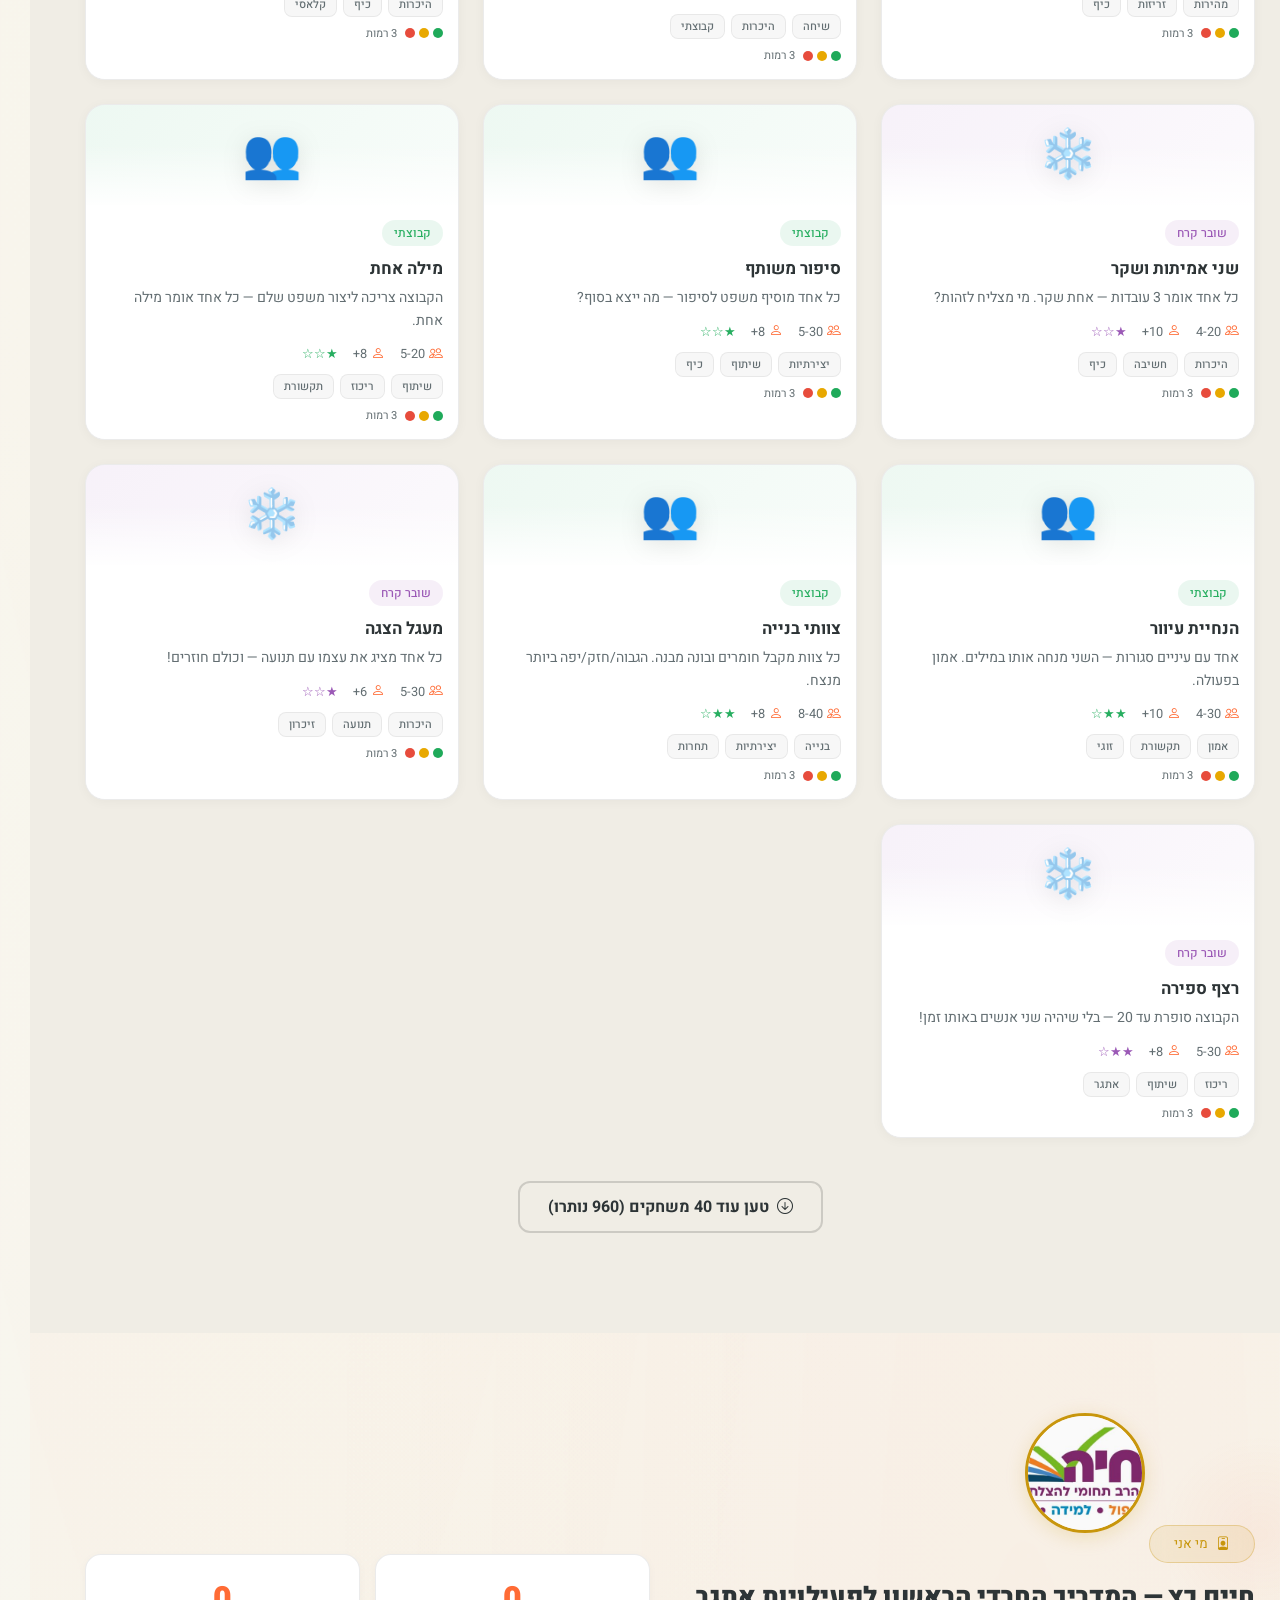
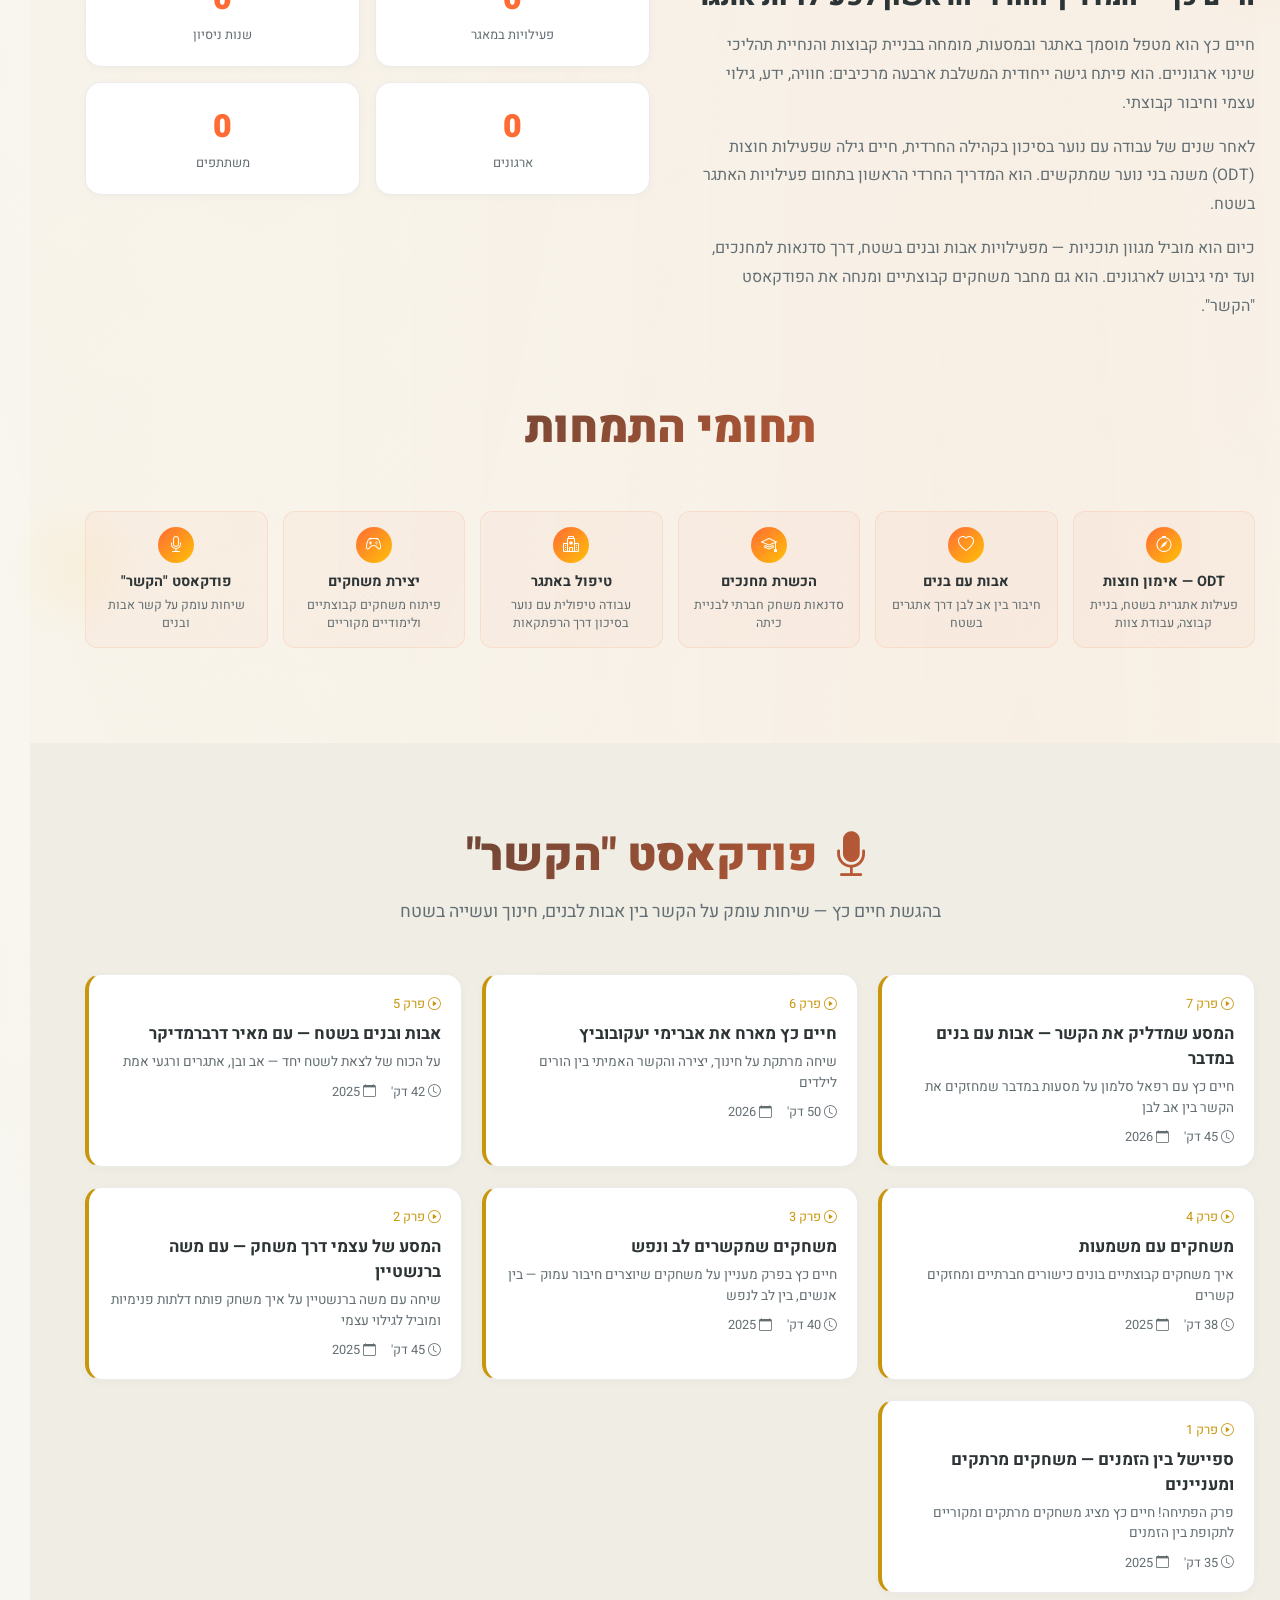
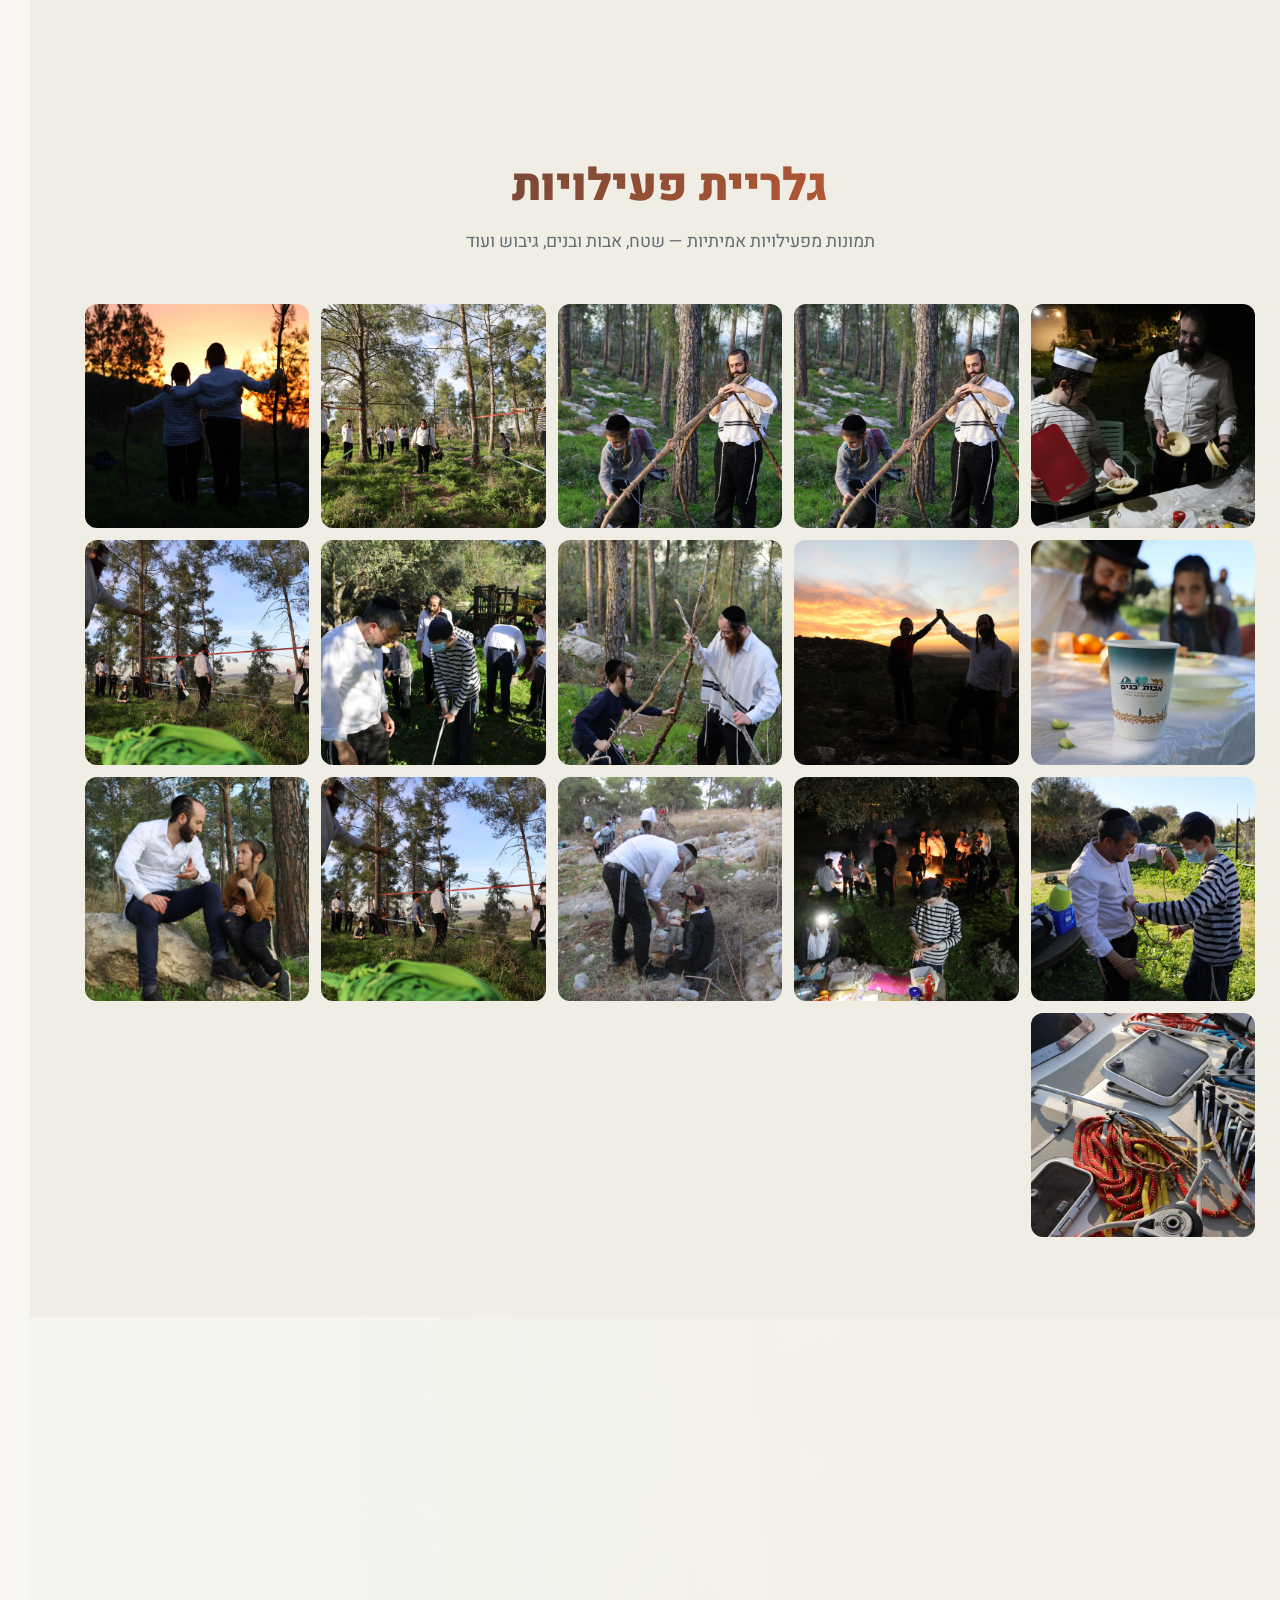
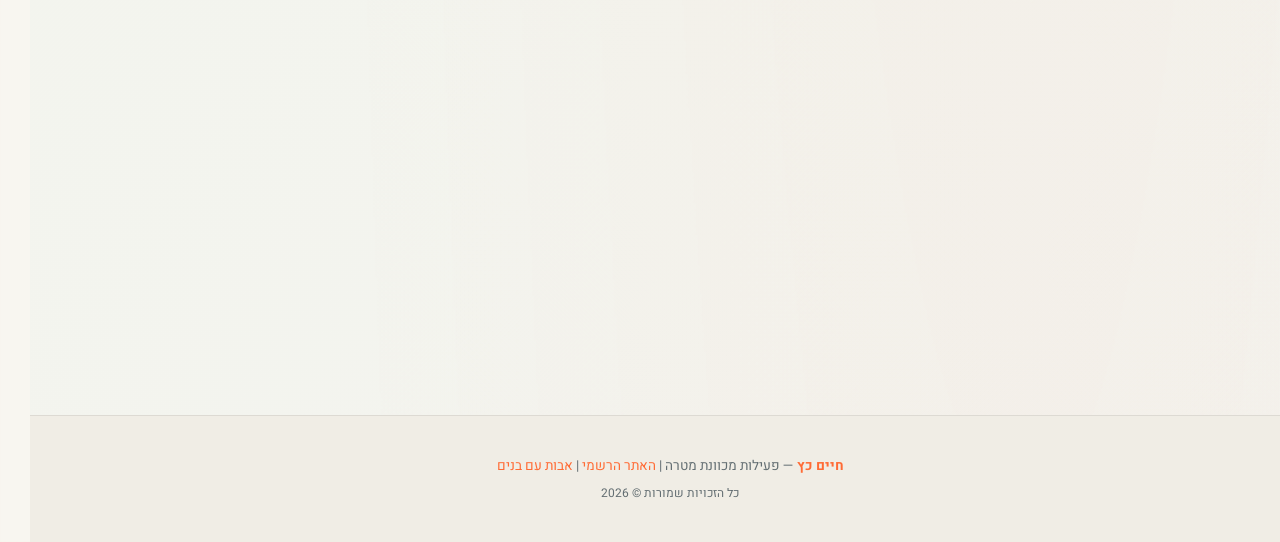
==== commit eb1130f6: "1000 GAMES!" ====
--- a/index.html
+++ b/index.html
@@ -608,10 +608,10 @@
       המבוססות על למידה חווייתית ועשייתית
     </p>
     <div class="hero-stats">
-      <div class="hero-stat"><span class="num" data-count="752">0</span><span class="label">פעילויות</span></div>
-      <div class="hero-stat"><span class="num" data-count="752">0</span><span class="label">שנות ניסיון</span></div>
-      <div class="hero-stat"><span class="num" data-count="752">0</span><span class="label">תוכניות</span></div>
-      <div class="hero-stat"><span class="num" data-count="752">0</span><span class="label">משתתפים</span></div>
+      <div class="hero-stat"><span class="num" data-count="1000">0</span><span class="label">פעילויות</span></div>
+      <div class="hero-stat"><span class="num" data-count="1000">0</span><span class="label">שנות ניסיון</span></div>
+      <div class="hero-stat"><span class="num" data-count="1000">0</span><span class="label">תוכניות</span></div>
+      <div class="hero-stat"><span class="num" data-count="1000">0</span><span class="label">משתתפים</span></div>
     </div>
     <div class="hero-cta">
       <a href="#programs" class="btn btn-primary"><i class="bi bi-grid-3x3-gap-fill"></i> לכל התוכניות</a>
@@ -707,10 +707,10 @@
         </p>
       </div>
       <div class="about-stats">
-        <div class="about-stat"><span class="num" data-count="752">0</span><span class="label">פעילויות במאגר</span></div>
-        <div class="about-stat"><span class="num" data-count="752">0</span><span class="label">שנות ניסיון</span></div>
-        <div class="about-stat"><span class="num" data-count="752">0</span><span class="label">ארגונים</span></div>
-        <div class="about-stat"><span class="num" data-count="752">0</span><span class="label">משתתפים</span></div>
+        <div class="about-stat"><span class="num" data-count="1000">0</span><span class="label">פעילויות במאגר</span></div>
+        <div class="about-stat"><span class="num" data-count="1000">0</span><span class="label">שנות ניסיון</span></div>
+        <div class="about-stat"><span class="num" data-count="1000">0</span><span class="label">ארגונים</span></div>
+        <div class="about-stat"><span class="num" data-count="1000">0</span><span class="label">משתתפים</span></div>
       </div>
     </div>
 
@@ -1793,7 +1793,255 @@
   {name:'חידת הפירות',cat:'thinking',desc:'חידה לוגית על פירות — מי פותר ראשון?',ages:'8+',participants:'6-26',difficulty:2,tags:['פירות','חשיבה'],levels:[{name:'בסיסי',desc:'חוקים רגילים'},{name:'צוותי',desc:'שני צוותים'},{name:'שקט',desc:'בלי לדבר!'},{name:'מיוחד',desc:'גרסה מיוחדת'},{name:'מטורף',desc:'הכל הפוך!'}],rules:'1. המנחה מסביר את המשחק.\n2. מתכנסים ומקשיבים.\n3. הדגמה עם מתנדבים.\n4. מתחילים ברמה בסיסית.\n5. עולים רמה כל כמה דקות.\n6. המנחה מעודד.\n7. שיחת סיכום בסוף.',reflection:'מה למדתם? חז״ל: איזהו חכם הלומד מכל אדם.',mood:[],subcat:'פירות'},
   {name:'קפיצת חבלים',cat:'energetic',desc:'קפיצות חבלים — מי קופץ הכי גבוה/רחוק?',ages:'8+',participants:'7-35',difficulty:3,tags:['חבלים','כיף'],levels:[{name:'בסיסי',desc:'חוקים רגילים'},{name:'צוותי',desc:'שני צוותים'},{name:'שקט',desc:'בלי לדבר!'},{name:'מיוחד',desc:'גרסה מיוחדת'},{name:'מטורף',desc:'הכל הפוך!'}],rules:'1. המנחה מסביר את המשחק.\n2. מתכנסים ומקשיבים.\n3. הדגמה עם מתנדבים.\n4. מתחילים ברמה בסיסית.\n5. עולים רמה כל כמה דקות.\n6. המנחה מעודד.\n7. שיחת סיכום בסוף.',reflection:'מה היה כיף? חז״ל: מצווה גוררת מצווה.',mood:[],subcat:'חבלים'},
   {name:'מעגל רגשות',cat:'group',desc:'כל אחד משתף רגשות — הקבוצה מקשיבה ולומדת.',ages:'8+',participants:'10-26',difficulty:1,tags:['רגשות','חשיבה'],levels:[{name:'בסיסי',desc:'חוקים רגילים'},{name:'צוותי',desc:'שני צוותים'},{name:'שקט',desc:'בלי לדבר!'},{name:'מיוחד',desc:'גרסה מיוחדת'},{name:'מטורף',desc:'הכל הפוך!'}],rules:'1. המנחה מסביר את המשחק.\n2. מתכנסים ומקשיבים.\n3. הדגמה עם מתנדבים.\n4. מתחילים ברמה בסיסית.\n5. עולים רמה כל כמה דקות.\n6. המנחה מעודד.\n7. שיחת סיכום בסוף.',reflection:'מה הרגשתם? חז״ל: קנה לך חבר.',mood:[],subcat:'רגשות'},
-  {name:'מצא את המקום',cat:'icebreaker',desc:'מצא מישהו עם מקום — ראשון שמוצא מנצח!',ages:'9+',participants:'8-38',difficulty:1,tags:['מקום','חשיבה'],levels:[{name:'בסיסי',desc:'חוקים רגילים'},{name:'צוותי',desc:'שני צוותים'},{name:'שקט',desc:'בלי לדבר!'},{name:'מיוחד',desc:'גרסה מיוחדת'},{name:'מטורף',desc:'הכל הפוך!'}],rules:'1. המנחה מסביר את המשחק.\n2. מתכנסים ומקשיבים.\n3. הדגמה עם מתנדבים.\n4. מתחילים ברמה בסיסית.\n5. עולים רמה כל כמה דקות.\n6. המנחה מעודד.\n7. שיחת סיכום בסוף.',reflection:'מה גיליתם? חז״ל: הוי מקבל כל אדם בסבר פנים יפות.',mood:[],subcat:'מקום'}
+  {name:'מצא את המקום',cat:'icebreaker',desc:'מצא מישהו עם מקום — ראשון שמוצא מנצח!',ages:'9+',participants:'8-38',difficulty:1,tags:['מקום','חשיבה'],levels:[{name:'בסיסי',desc:'חוקים רגילים'},{name:'צוותי',desc:'שני צוותים'},{name:'שקט',desc:'בלי לדבר!'},{name:'מיוחד',desc:'גרסה מיוחדת'},{name:'מטורף',desc:'הכל הפוך!'}],rules:'1. המנחה מסביר את המשחק.\n2. מתכנסים ומקשיבים.\n3. הדגמה עם מתנדבים.\n4. מתחילים ברמה בסיסית.\n5. עולים רמה כל כמה דקות.\n6. המנחה מעודד.\n7. שיחת סיכום בסוף.',reflection:'מה גיליתם? חז״ל: הוי מקבל כל אדם בסבר פנים יפות.',mood:[],subcat:'מקום'},
+  {name:'אתגר הפלא',cat:'thinking',desc:'משחק אתגר הפלא — אתגר מרתק לכל קבוצה!',ages:'8+',participants:'5-30',difficulty:1,tags:['אתגר','פלא'],levels:[{name:'בסיסי',desc:'חוקים רגילים'},{name:'צוותי',desc:'שני צוותים'},{name:'שקט',desc:'בלי לדבר!'},{name:'מיוחד',desc:'גרסה מיוחדת'},{name:'מטורף',desc:'הכל הפוך!'}],rules:'1. מסבירים.\n2. מתכנסים.\n3. הדגמה.\n4. רמה 1.\n5. רמה 2.\n6. מעודדים.\n7. סיכום.',reflection:'מה למדתם? חז״ל: חכם הלומד.',mood:[],subcat:'אתגר'},
+  {name:'אתגר האמונה',cat:'energetic',desc:'משחק אתגר האמונה — אתגר מרתק לכל קבוצה!',ages:'8+',participants:'5-30',difficulty:2,tags:['אתגר','אמונה'],levels:[{name:'בסיסי',desc:'חוקים רגילים'},{name:'צוותי',desc:'שני צוותים'},{name:'שקט',desc:'בלי לדבר!'},{name:'מיוחד',desc:'גרסה מיוחדת'},{name:'מטורף',desc:'הכל הפוך!'}],rules:'1. מסבירים.\n2. מתכנסים.\n3. הדגמה.\n4. רמה 1.\n5. רמה 2.\n6. מעודדים.\n7. סיכום.',reflection:'מה היה כיף? חז״ל: שמחה.',mood:[],subcat:'אתגר'},
+  {name:'אתגר השמחה',cat:'group',desc:'משחק אתגר השמחה — אתגר מרתק לכל קבוצה!',ages:'8+',participants:'5-30',difficulty:3,tags:['אתגר','שמחה'],levels:[{name:'בסיסי',desc:'חוקים רגילים'},{name:'צוותי',desc:'שני צוותים'},{name:'שקט',desc:'בלי לדבר!'},{name:'מיוחד',desc:'גרסה מיוחדת'},{name:'מטורף',desc:'הכל הפוך!'}],rules:'1. מסבירים.\n2. מתכנסים.\n3. הדגמה.\n4. רמה 1.\n5. רמה 2.\n6. מעודדים.\n7. סיכום.',reflection:'מה הרגשתם? חז״ל: קנה לך חבר.',mood:[],subcat:'אתגר'},
+  {name:'אתגר הגבורה',cat:'icebreaker',desc:'משחק אתגר הגבורה — אתגר מרתק לכל קבוצה!',ages:'8+',participants:'5-30',difficulty:1,tags:['אתגר','גבורה'],levels:[{name:'בסיסי',desc:'חוקים רגילים'},{name:'צוותי',desc:'שני צוותים'},{name:'שקט',desc:'בלי לדבר!'},{name:'מיוחד',desc:'גרסה מיוחדת'},{name:'מטורף',desc:'הכל הפוך!'}],rules:'1. מסבירים.\n2. מתכנסים.\n3. הדגמה.\n4. רמה 1.\n5. רמה 2.\n6. מעודדים.\n7. סיכום.',reflection:'מה גיליתם?',mood:[],subcat:'אתגר'},
+  {name:'אתגר החוכמה',cat:'fathers',desc:'משחק אתגר החוכמה — אתגר מרתק לכל קבוצה!',ages:'8-13',participants:'זוגות',difficulty:2,tags:['אתגר','חוכמה'],levels:[{name:'בסיסי',desc:'חוקים רגילים'},{name:'צוותי',desc:'שני צוותים'},{name:'שקט',desc:'בלי לדבר!'},{name:'מיוחד',desc:'גרסה מיוחדת'},{name:'מטורף',desc:'הכל הפוך!'}],rules:'1. מסבירים.\n2. מתכנסים.\n3. הדגמה.\n4. רמה 1.\n5. רמה 2.\n6. מעודדים.\n7. סיכום.',reflection:'מה חיזק?',mood:[],subcat:'אתגר'},
+  {name:'אתגר היצירה',cat:'outdoor',desc:'משחק אתגר היצירה — אתגר מרתק לכל קבוצה!',ages:'8+',participants:'5-30',difficulty:3,tags:['אתגר','יצירה'],levels:[{name:'בסיסי',desc:'חוקים רגילים'},{name:'צוותי',desc:'שני צוותים'},{name:'שקט',desc:'בלי לדבר!'},{name:'מיוחד',desc:'גרסה מיוחדת'},{name:'מטורף',desc:'הכל הפוך!'}],rules:'1. מסבירים.\n2. מתכנסים.\n3. הדגמה.\n4. רמה 1.\n5. רמה 2.\n6. מעודדים.\n7. סיכום.',reflection:'מה גיליתם בטבע?',mood:[],subcat:'אתגר'},
+  {name:'אתגר הדמיון',cat:'classroom',desc:'משחק אתגר הדמיון — אתגר מרתק לכל קבוצה!',ages:'8+',participants:'5-30',difficulty:1,tags:['אתגר','דמיון'],levels:[{name:'בסיסי',desc:'חוקים רגילים'},{name:'צוותי',desc:'שני צוותים'},{name:'שקט',desc:'בלי לדבר!'},{name:'מיוחד',desc:'גרסה מיוחדת'},{name:'מטורף',desc:'הכל הפוך!'}],rules:'1. מסבירים.\n2. מתכנסים.\n3. הדגמה.\n4. רמה 1.\n5. רמה 2.\n6. מעודדים.\n7. סיכום.',reflection:'מה למדתם?',mood:[],subcat:'אתגר'},
+  {name:'אתגר האומץ',cat:'odt',desc:'משחק אתגר האומץ — אתגר מרתק לכל קבוצה!',ages:'8+',participants:'5-30',difficulty:2,tags:['אתגר','אומץ'],levels:[{name:'בסיסי',desc:'חוקים רגילים'},{name:'צוותי',desc:'שני צוותים'},{name:'שקט',desc:'בלי לדבר!'},{name:'מיוחד',desc:'גרסה מיוחדת'},{name:'מטורף',desc:'הכל הפוך!'}],rules:'1. מסבירים.\n2. מתכנסים.\n3. הדגמה.\n4. רמה 1.\n5. רמה 2.\n6. מעודדים.\n7. סיכום.',reflection:'מה למדתם? חז״ל: כל ישראל ערבים.',mood:[],subcat:'אתגר'},
+  {name:'אתגר הסבלנות',cat:'thinking',desc:'משחק אתגר הסבלנות — אתגר מרתק לכל קבוצה!',ages:'8+',participants:'5-30',difficulty:3,tags:['אתגר','סבלנות'],levels:[{name:'בסיסי',desc:'חוקים רגילים'},{name:'צוותי',desc:'שני צוותים'},{name:'שקט',desc:'בלי לדבר!'},{name:'מיוחד',desc:'גרסה מיוחדת'},{name:'מטורף',desc:'הכל הפוך!'}],rules:'1. מסבירים.\n2. מתכנסים.\n3. הדגמה.\n4. רמה 1.\n5. רמה 2.\n6. מעודדים.\n7. סיכום.',reflection:'מה למדתם? חז״ל: חכם הלומד.',mood:[],subcat:'אתגר'},
+  {name:'אתגר האחדות',cat:'energetic',desc:'משחק אתגר האחדות — אתגר מרתק לכל קבוצה!',ages:'8+',participants:'5-30',difficulty:1,tags:['אתגר','אחדות'],levels:[{name:'בסיסי',desc:'חוקים רגילים'},{name:'צוותי',desc:'שני צוותים'},{name:'שקט',desc:'בלי לדבר!'},{name:'מיוחד',desc:'גרסה מיוחדת'},{name:'מטורף',desc:'הכל הפוך!'}],rules:'1. מסבירים.\n2. מתכנסים.\n3. הדגמה.\n4. רמה 1.\n5. רמה 2.\n6. מעודדים.\n7. סיכום.',reflection:'מה היה כיף? חז״ל: שמחה.',mood:[],subcat:'אתגר'},
+  {name:'אתגר הידידות',cat:'group',desc:'משחק אתגר הידידות — אתגר מרתק לכל קבוצה!',ages:'8+',participants:'5-30',difficulty:2,tags:['אתגר','ידידות'],levels:[{name:'בסיסי',desc:'חוקים רגילים'},{name:'צוותי',desc:'שני צוותים'},{name:'שקט',desc:'בלי לדבר!'},{name:'מיוחד',desc:'גרסה מיוחדת'},{name:'מטורף',desc:'הכל הפוך!'}],rules:'1. מסבירים.\n2. מתכנסים.\n3. הדגמה.\n4. רמה 1.\n5. רמה 2.\n6. מעודדים.\n7. סיכום.',reflection:'מה הרגשתם? חז״ל: קנה לך חבר.',mood:[],subcat:'אתגר'},
+  {name:'אתגר ההרפתקה',cat:'icebreaker',desc:'משחק אתגר ההרפתקה — אתגר מרתק לכל קבוצה!',ages:'8+',participants:'5-30',difficulty:3,tags:['אתגר','הרפתקה'],levels:[{name:'בסיסי',desc:'חוקים רגילים'},{name:'צוותי',desc:'שני צוותים'},{name:'שקט',desc:'בלי לדבר!'},{name:'מיוחד',desc:'גרסה מיוחדת'},{name:'מטורף',desc:'הכל הפוך!'}],rules:'1. מסבירים.\n2. מתכנסים.\n3. הדגמה.\n4. רמה 1.\n5. רמה 2.\n6. מעודדים.\n7. סיכום.',reflection:'מה גיליתם?',mood:[],subcat:'אתגר'},
+  {name:'אתגר הגילוי',cat:'fathers',desc:'משחק אתגר הגילוי — אתגר מרתק לכל קבוצה!',ages:'8-13',participants:'זוגות',difficulty:1,tags:['אתגר','גילוי'],levels:[{name:'בסיסי',desc:'חוקים רגילים'},{name:'צוותי',desc:'שני צוותים'},{name:'שקט',desc:'בלי לדבר!'},{name:'מיוחד',desc:'גרסה מיוחדת'},{name:'מטורף',desc:'הכל הפוך!'}],rules:'1. מסבירים.\n2. מתכנסים.\n3. הדגמה.\n4. רמה 1.\n5. רמה 2.\n6. מעודדים.\n7. סיכום.',reflection:'מה חיזק?',mood:[],subcat:'אתגר'},
+  {name:'אתגר התעלומה',cat:'outdoor',desc:'משחק אתגר התעלומה — אתגר מרתק לכל קבוצה!',ages:'8+',participants:'5-30',difficulty:2,tags:['אתגר','תעלומה'],levels:[{name:'בסיסי',desc:'חוקים רגילים'},{name:'צוותי',desc:'שני צוותים'},{name:'שקט',desc:'בלי לדבר!'},{name:'מיוחד',desc:'גרסה מיוחדת'},{name:'מטורף',desc:'הכל הפוך!'}],rules:'1. מסבירים.\n2. מתכנסים.\n3. הדגמה.\n4. רמה 1.\n5. רמה 2.\n6. מעודדים.\n7. סיכום.',reflection:'מה גיליתם בטבע?',mood:[],subcat:'אתגר'},
+  {name:'אתגר ההפתעה',cat:'classroom',desc:'משחק אתגר ההפתעה — אתגר מרתק לכל קבוצה!',ages:'8+',participants:'5-30',difficulty:3,tags:['אתגר','הפתעה'],levels:[{name:'בסיסי',desc:'חוקים רגילים'},{name:'צוותי',desc:'שני צוותים'},{name:'שקט',desc:'בלי לדבר!'},{name:'מיוחד',desc:'גרסה מיוחדת'},{name:'מטורף',desc:'הכל הפוך!'}],rules:'1. מסבירים.\n2. מתכנסים.\n3. הדגמה.\n4. רמה 1.\n5. רמה 2.\n6. מעודדים.\n7. סיכום.',reflection:'מה למדתם?',mood:[],subcat:'אתגר'},
+  {name:'אתגר הניצחון',cat:'odt',desc:'משחק אתגר הניצחון — אתגר מרתק לכל קבוצה!',ages:'8+',participants:'5-30',difficulty:1,tags:['אתגר','ניצחון'],levels:[{name:'בסיסי',desc:'חוקים רגילים'},{name:'צוותי',desc:'שני צוותים'},{name:'שקט',desc:'בלי לדבר!'},{name:'מיוחד',desc:'גרסה מיוחדת'},{name:'מטורף',desc:'הכל הפוך!'}],rules:'1. מסבירים.\n2. מתכנסים.\n3. הדגמה.\n4. רמה 1.\n5. רמה 2.\n6. מעודדים.\n7. סיכום.',reflection:'מה למדתם? חז״ל: כל ישראל ערבים.',mood:[],subcat:'אתגר'},
+  {name:'אתגר השלום',cat:'thinking',desc:'משחק אתגר השלום — אתגר מרתק לכל קבוצה!',ages:'8+',participants:'5-30',difficulty:2,tags:['אתגר','שלום'],levels:[{name:'בסיסי',desc:'חוקים רגילים'},{name:'צוותי',desc:'שני צוותים'},{name:'שקט',desc:'בלי לדבר!'},{name:'מיוחד',desc:'גרסה מיוחדת'},{name:'מטורף',desc:'הכל הפוך!'}],rules:'1. מסבירים.\n2. מתכנסים.\n3. הדגמה.\n4. רמה 1.\n5. רמה 2.\n6. מעודדים.\n7. סיכום.',reflection:'מה למדתם? חז״ל: חכם הלומד.',mood:[],subcat:'אתגר'},
+  {name:'אתגר האור',cat:'energetic',desc:'משחק אתגר האור — אתגר מרתק לכל קבוצה!',ages:'8+',participants:'5-30',difficulty:3,tags:['אתגר','אור'],levels:[{name:'בסיסי',desc:'חוקים רגילים'},{name:'צוותי',desc:'שני צוותים'},{name:'שקט',desc:'בלי לדבר!'},{name:'מיוחד',desc:'גרסה מיוחדת'},{name:'מטורף',desc:'הכל הפוך!'}],rules:'1. מסבירים.\n2. מתכנסים.\n3. הדגמה.\n4. רמה 1.\n5. רמה 2.\n6. מעודדים.\n7. סיכום.',reflection:'מה היה כיף? חז״ל: שמחה.',mood:[],subcat:'אתגר'},
+  {name:'אתגר הכוח',cat:'group',desc:'משחק אתגר הכוח — אתגר מרתק לכל קבוצה!',ages:'8+',participants:'5-30',difficulty:1,tags:['אתגר','כוח'],levels:[{name:'בסיסי',desc:'חוקים רגילים'},{name:'צוותי',desc:'שני צוותים'},{name:'שקט',desc:'בלי לדבר!'},{name:'מיוחד',desc:'גרסה מיוחדת'},{name:'מטורף',desc:'הכל הפוך!'}],rules:'1. מסבירים.\n2. מתכנסים.\n3. הדגמה.\n4. רמה 1.\n5. רמה 2.\n6. מעודדים.\n7. סיכום.',reflection:'מה הרגשתם? חז״ל: קנה לך חבר.',mood:[],subcat:'אתגר'},
+  {name:'אתגר החירות',cat:'icebreaker',desc:'משחק אתגר החירות — אתגר מרתק לכל קבוצה!',ages:'8+',participants:'5-30',difficulty:2,tags:['אתגר','חירות'],levels:[{name:'בסיסי',desc:'חוקים רגילים'},{name:'צוותי',desc:'שני צוותים'},{name:'שקט',desc:'בלי לדבר!'},{name:'מיוחד',desc:'גרסה מיוחדת'},{name:'מטורף',desc:'הכל הפוך!'}],rules:'1. מסבירים.\n2. מתכנסים.\n3. הדגמה.\n4. רמה 1.\n5. רמה 2.\n6. מעודדים.\n7. סיכום.',reflection:'מה גיליתם?',mood:[],subcat:'אתגר'},
+  {name:'אתגר המסע',cat:'fathers',desc:'משחק אתגר המסע — אתגר מרתק לכל קבוצה!',ages:'8-13',participants:'זוגות',difficulty:3,tags:['אתגר','מסע'],levels:[{name:'בסיסי',desc:'חוקים רגילים'},{name:'צוותי',desc:'שני צוותים'},{name:'שקט',desc:'בלי לדבר!'},{name:'מיוחד',desc:'גרסה מיוחדת'},{name:'מטורף',desc:'הכל הפוך!'}],rules:'1. מסבירים.\n2. מתכנסים.\n3. הדגמה.\n4. רמה 1.\n5. רמה 2.\n6. מעודדים.\n7. סיכום.',reflection:'מה חיזק?',mood:[],subcat:'אתגר'},
+  {name:'אתגר הפנים',cat:'outdoor',desc:'משחק אתגר הפנים — אתגר מרתק לכל קבוצה!',ages:'8+',participants:'5-30',difficulty:1,tags:['אתגר','פנים'],levels:[{name:'בסיסי',desc:'חוקים רגילים'},{name:'צוותי',desc:'שני צוותים'},{name:'שקט',desc:'בלי לדבר!'},{name:'מיוחד',desc:'גרסה מיוחדת'},{name:'מטורף',desc:'הכל הפוך!'}],rules:'1. מסבירים.\n2. מתכנסים.\n3. הדגמה.\n4. רמה 1.\n5. רמה 2.\n6. מעודדים.\n7. סיכום.',reflection:'מה גיליתם בטבע?',mood:[],subcat:'אתגר'},
+  {name:'אתגר הלב',cat:'classroom',desc:'משחק אתגר הלב — אתגר מרתק לכל קבוצה!',ages:'8+',participants:'5-30',difficulty:2,tags:['אתגר','לב'],levels:[{name:'בסיסי',desc:'חוקים רגילים'},{name:'צוותי',desc:'שני צוותים'},{name:'שקט',desc:'בלי לדבר!'},{name:'מיוחד',desc:'גרסה מיוחדת'},{name:'מטורף',desc:'הכל הפוך!'}],rules:'1. מסבירים.\n2. מתכנסים.\n3. הדגמה.\n4. רמה 1.\n5. רמה 2.\n6. מעודדים.\n7. סיכום.',reflection:'מה למדתם?',mood:[],subcat:'אתגר'},
+  {name:'אתגר הנשמה',cat:'odt',desc:'משחק אתגר הנשמה — אתגר מרתק לכל קבוצה!',ages:'8+',participants:'5-30',difficulty:3,tags:['אתגר','נשמה'],levels:[{name:'בסיסי',desc:'חוקים רגילים'},{name:'צוותי',desc:'שני צוותים'},{name:'שקט',desc:'בלי לדבר!'},{name:'מיוחד',desc:'גרסה מיוחדת'},{name:'מטורף',desc:'הכל הפוך!'}],rules:'1. מסבירים.\n2. מתכנסים.\n3. הדגמה.\n4. רמה 1.\n5. רמה 2.\n6. מעודדים.\n7. סיכום.',reflection:'מה למדתם? חז״ל: כל ישראל ערבים.',mood:[],subcat:'אתגר'},
+  {name:'אתגר הרוח',cat:'thinking',desc:'משחק אתגר הרוח — אתגר מרתק לכל קבוצה!',ages:'8+',participants:'5-30',difficulty:1,tags:['אתגר','רוח'],levels:[{name:'בסיסי',desc:'חוקים רגילים'},{name:'צוותי',desc:'שני צוותים'},{name:'שקט',desc:'בלי לדבר!'},{name:'מיוחד',desc:'גרסה מיוחדת'},{name:'מטורף',desc:'הכל הפוך!'}],rules:'1. מסבירים.\n2. מתכנסים.\n3. הדגמה.\n4. רמה 1.\n5. רמה 2.\n6. מעודדים.\n7. סיכום.',reflection:'מה למדתם? חז״ל: חכם הלומד.',mood:[],subcat:'אתגר'},
+  {name:'אתגר האש',cat:'energetic',desc:'משחק אתגר האש — אתגר מרתק לכל קבוצה!',ages:'8+',participants:'5-30',difficulty:2,tags:['אתגר','אש'],levels:[{name:'בסיסי',desc:'חוקים רגילים'},{name:'צוותי',desc:'שני צוותים'},{name:'שקט',desc:'בלי לדבר!'},{name:'מיוחד',desc:'גרסה מיוחדת'},{name:'מטורף',desc:'הכל הפוך!'}],rules:'1. מסבירים.\n2. מתכנסים.\n3. הדגמה.\n4. רמה 1.\n5. רמה 2.\n6. מעודדים.\n7. סיכום.',reflection:'מה היה כיף? חז״ל: שמחה.',mood:[],subcat:'אתגר'},
+  {name:'אתגר המים',cat:'group',desc:'משחק אתגר המים — אתגר מרתק לכל קבוצה!',ages:'8+',participants:'5-30',difficulty:3,tags:['אתגר','מים'],levels:[{name:'בסיסי',desc:'חוקים רגילים'},{name:'צוותי',desc:'שני צוותים'},{name:'שקט',desc:'בלי לדבר!'},{name:'מיוחד',desc:'גרסה מיוחדת'},{name:'מטורף',desc:'הכל הפוך!'}],rules:'1. מסבירים.\n2. מתכנסים.\n3. הדגמה.\n4. רמה 1.\n5. רמה 2.\n6. מעודדים.\n7. סיכום.',reflection:'מה הרגשתם? חז״ל: קנה לך חבר.',mood:[],subcat:'אתגר'},
+  {name:'אתגר העפר',cat:'icebreaker',desc:'משחק אתגר העפר — אתגר מרתק לכל קבוצה!',ages:'8+',participants:'5-30',difficulty:1,tags:['אתגר','עפר'],levels:[{name:'בסיסי',desc:'חוקים רגילים'},{name:'צוותי',desc:'שני צוותים'},{name:'שקט',desc:'בלי לדבר!'},{name:'מיוחד',desc:'גרסה מיוחדת'},{name:'מטורף',desc:'הכל הפוך!'}],rules:'1. מסבירים.\n2. מתכנסים.\n3. הדגמה.\n4. רמה 1.\n5. רמה 2.\n6. מעודדים.\n7. סיכום.',reflection:'מה גיליתם?',mood:[],subcat:'אתגר'},
+  {name:'אתגר הרעם',cat:'fathers',desc:'משחק אתגר הרעם — אתגר מרתק לכל קבוצה!',ages:'8-13',participants:'זוגות',difficulty:2,tags:['אתגר','רעם'],levels:[{name:'בסיסי',desc:'חוקים רגילים'},{name:'צוותי',desc:'שני צוותים'},{name:'שקט',desc:'בלי לדבר!'},{name:'מיוחד',desc:'גרסה מיוחדת'},{name:'מטורף',desc:'הכל הפוך!'}],rules:'1. מסבירים.\n2. מתכנסים.\n3. הדגמה.\n4. רמה 1.\n5. רמה 2.\n6. מעודדים.\n7. סיכום.',reflection:'מה חיזק?',mood:[],subcat:'אתגר'},
+  {name:'אתגר הברק',cat:'outdoor',desc:'משחק אתגר הברק — אתגר מרתק לכל קבוצה!',ages:'8+',participants:'5-30',difficulty:3,tags:['אתגר','ברק'],levels:[{name:'בסיסי',desc:'חוקים רגילים'},{name:'צוותי',desc:'שני צוותים'},{name:'שקט',desc:'בלי לדבר!'},{name:'מיוחד',desc:'גרסה מיוחדת'},{name:'מטורף',desc:'הכל הפוך!'}],rules:'1. מסבירים.\n2. מתכנסים.\n3. הדגמה.\n4. רמה 1.\n5. רמה 2.\n6. מעודדים.\n7. סיכום.',reflection:'מה גיליתם בטבע?',mood:[],subcat:'אתגר'},
+  {name:'אתגר הקשת',cat:'classroom',desc:'משחק אתגר הקשת — אתגר מרתק לכל קבוצה!',ages:'8+',participants:'5-30',difficulty:1,tags:['אתגר','קשת'],levels:[{name:'בסיסי',desc:'חוקים רגילים'},{name:'צוותי',desc:'שני צוותים'},{name:'שקט',desc:'בלי לדבר!'},{name:'מיוחד',desc:'גרסה מיוחדת'},{name:'מטורף',desc:'הכל הפוך!'}],rules:'1. מסבירים.\n2. מתכנסים.\n3. הדגמה.\n4. רמה 1.\n5. רמה 2.\n6. מעודדים.\n7. סיכום.',reflection:'מה למדתם?',mood:[],subcat:'אתגר'},
+  {name:'אתגר הענן',cat:'odt',desc:'משחק אתגר הענן — אתגר מרתק לכל קבוצה!',ages:'8+',participants:'5-30',difficulty:2,tags:['אתגר','ענן'],levels:[{name:'בסיסי',desc:'חוקים רגילים'},{name:'צוותי',desc:'שני צוותים'},{name:'שקט',desc:'בלי לדבר!'},{name:'מיוחד',desc:'גרסה מיוחדת'},{name:'מטורף',desc:'הכל הפוך!'}],rules:'1. מסבירים.\n2. מתכנסים.\n3. הדגמה.\n4. רמה 1.\n5. רמה 2.\n6. מעודדים.\n7. סיכום.',reflection:'מה למדתם? חז״ל: כל ישראל ערבים.',mood:[],subcat:'אתגר'},
+  {name:'אתגר הכוכב',cat:'thinking',desc:'משחק אתגר הכוכב — אתגר מרתק לכל קבוצה!',ages:'8+',participants:'5-30',difficulty:3,tags:['אתגר','כוכב'],levels:[{name:'בסיסי',desc:'חוקים רגילים'},{name:'צוותי',desc:'שני צוותים'},{name:'שקט',desc:'בלי לדבר!'},{name:'מיוחד',desc:'גרסה מיוחדת'},{name:'מטורף',desc:'הכל הפוך!'}],rules:'1. מסבירים.\n2. מתכנסים.\n3. הדגמה.\n4. רמה 1.\n5. רמה 2.\n6. מעודדים.\n7. סיכום.',reflection:'מה למדתם? חז״ל: חכם הלומד.',mood:[],subcat:'אתגר'},
+  {name:'אתגר הירח',cat:'energetic',desc:'משחק אתגר הירח — אתגר מרתק לכל קבוצה!',ages:'8+',participants:'5-30',difficulty:1,tags:['אתגר','ירח'],levels:[{name:'בסיסי',desc:'חוקים רגילים'},{name:'צוותי',desc:'שני צוותים'},{name:'שקט',desc:'בלי לדבר!'},{name:'מיוחד',desc:'גרסה מיוחדת'},{name:'מטורף',desc:'הכל הפוך!'}],rules:'1. מסבירים.\n2. מתכנסים.\n3. הדגמה.\n4. רמה 1.\n5. רמה 2.\n6. מעודדים.\n7. סיכום.',reflection:'מה היה כיף? חז״ל: שמחה.',mood:[],subcat:'אתגר'},
+  {name:'אתגר השמש',cat:'group',desc:'משחק אתגר השמש — אתגר מרתק לכל קבוצה!',ages:'8+',participants:'5-30',difficulty:2,tags:['אתגר','שמש'],levels:[{name:'בסיסי',desc:'חוקים רגילים'},{name:'צוותי',desc:'שני צוותים'},{name:'שקט',desc:'בלי לדבר!'},{name:'מיוחד',desc:'גרסה מיוחדת'},{name:'מטורף',desc:'הכל הפוך!'}],rules:'1. מסבירים.\n2. מתכנסים.\n3. הדגמה.\n4. רמה 1.\n5. רמה 2.\n6. מעודדים.\n7. סיכום.',reflection:'מה הרגשתם? חז״ל: קנה לך חבר.',mood:[],subcat:'אתגר'},
+  {name:'מרוץ הפלא',cat:'icebreaker',desc:'משחק מרוץ הפלא — אתגר מרתק לכל קבוצה!',ages:'8+',participants:'5-30',difficulty:3,tags:['מרוץ','פלא'],levels:[{name:'בסיסי',desc:'חוקים רגילים'},{name:'צוותי',desc:'שני צוותים'},{name:'שקט',desc:'בלי לדבר!'},{name:'מיוחד',desc:'גרסה מיוחדת'},{name:'מטורף',desc:'הכל הפוך!'}],rules:'1. מסבירים.\n2. מתכנסים.\n3. הדגמה.\n4. רמה 1.\n5. רמה 2.\n6. מעודדים.\n7. סיכום.',reflection:'מה גיליתם?',mood:[],subcat:'מרוץ'},
+  {name:'מרוץ האמונה',cat:'fathers',desc:'משחק מרוץ האמונה — אתגר מרתק לכל קבוצה!',ages:'8-13',participants:'זוגות',difficulty:1,tags:['מרוץ','אמונה'],levels:[{name:'בסיסי',desc:'חוקים רגילים'},{name:'צוותי',desc:'שני צוותים'},{name:'שקט',desc:'בלי לדבר!'},{name:'מיוחד',desc:'גרסה מיוחדת'},{name:'מטורף',desc:'הכל הפוך!'}],rules:'1. מסבירים.\n2. מתכנסים.\n3. הדגמה.\n4. רמה 1.\n5. רמה 2.\n6. מעודדים.\n7. סיכום.',reflection:'מה חיזק?',mood:[],subcat:'מרוץ'},
+  {name:'מרוץ השמחה',cat:'outdoor',desc:'משחק מרוץ השמחה — אתגר מרתק לכל קבוצה!',ages:'8+',participants:'5-30',difficulty:2,tags:['מרוץ','שמחה'],levels:[{name:'בסיסי',desc:'חוקים רגילים'},{name:'צוותי',desc:'שני צוותים'},{name:'שקט',desc:'בלי לדבר!'},{name:'מיוחד',desc:'גרסה מיוחדת'},{name:'מטורף',desc:'הכל הפוך!'}],rules:'1. מסבירים.\n2. מתכנסים.\n3. הדגמה.\n4. רמה 1.\n5. רמה 2.\n6. מעודדים.\n7. סיכום.',reflection:'מה גיליתם בטבע?',mood:[],subcat:'מרוץ'},
+  {name:'מרוץ הגבורה',cat:'classroom',desc:'משחק מרוץ הגבורה — אתגר מרתק לכל קבוצה!',ages:'8+',participants:'5-30',difficulty:3,tags:['מרוץ','גבורה'],levels:[{name:'בסיסי',desc:'חוקים רגילים'},{name:'צוותי',desc:'שני צוותים'},{name:'שקט',desc:'בלי לדבר!'},{name:'מיוחד',desc:'גרסה מיוחדת'},{name:'מטורף',desc:'הכל הפוך!'}],rules:'1. מסבירים.\n2. מתכנסים.\n3. הדגמה.\n4. רמה 1.\n5. רמה 2.\n6. מעודדים.\n7. סיכום.',reflection:'מה למדתם?',mood:[],subcat:'מרוץ'},
+  {name:'מרוץ החוכמה',cat:'odt',desc:'משחק מרוץ החוכמה — אתגר מרתק לכל קבוצה!',ages:'8+',participants:'5-30',difficulty:1,tags:['מרוץ','חוכמה'],levels:[{name:'בסיסי',desc:'חוקים רגילים'},{name:'צוותי',desc:'שני צוותים'},{name:'שקט',desc:'בלי לדבר!'},{name:'מיוחד',desc:'גרסה מיוחדת'},{name:'מטורף',desc:'הכל הפוך!'}],rules:'1. מסבירים.\n2. מתכנסים.\n3. הדגמה.\n4. רמה 1.\n5. רמה 2.\n6. מעודדים.\n7. סיכום.',reflection:'מה למדתם? חז״ל: כל ישראל ערבים.',mood:[],subcat:'מרוץ'},
+  {name:'מרוץ היצירה',cat:'thinking',desc:'משחק מרוץ היצירה — אתגר מרתק לכל קבוצה!',ages:'8+',participants:'5-30',difficulty:2,tags:['מרוץ','יצירה'],levels:[{name:'בסיסי',desc:'חוקים רגילים'},{name:'צוותי',desc:'שני צוותים'},{name:'שקט',desc:'בלי לדבר!'},{name:'מיוחד',desc:'גרסה מיוחדת'},{name:'מטורף',desc:'הכל הפוך!'}],rules:'1. מסבירים.\n2. מתכנסים.\n3. הדגמה.\n4. רמה 1.\n5. רמה 2.\n6. מעודדים.\n7. סיכום.',reflection:'מה למדתם? חז״ל: חכם הלומד.',mood:[],subcat:'מרוץ'},
+  {name:'מרוץ הדמיון',cat:'energetic',desc:'משחק מרוץ הדמיון — אתגר מרתק לכל קבוצה!',ages:'8+',participants:'5-30',difficulty:3,tags:['מרוץ','דמיון'],levels:[{name:'בסיסי',desc:'חוקים רגילים'},{name:'צוותי',desc:'שני צוותים'},{name:'שקט',desc:'בלי לדבר!'},{name:'מיוחד',desc:'גרסה מיוחדת'},{name:'מטורף',desc:'הכל הפוך!'}],rules:'1. מסבירים.\n2. מתכנסים.\n3. הדגמה.\n4. רמה 1.\n5. רמה 2.\n6. מעודדים.\n7. סיכום.',reflection:'מה היה כיף? חז״ל: שמחה.',mood:[],subcat:'מרוץ'},
+  {name:'מרוץ האומץ',cat:'group',desc:'משחק מרוץ האומץ — אתגר מרתק לכל קבוצה!',ages:'8+',participants:'5-30',difficulty:1,tags:['מרוץ','אומץ'],levels:[{name:'בסיסי',desc:'חוקים רגילים'},{name:'צוותי',desc:'שני צוותים'},{name:'שקט',desc:'בלי לדבר!'},{name:'מיוחד',desc:'גרסה מיוחדת'},{name:'מטורף',desc:'הכל הפוך!'}],rules:'1. מסבירים.\n2. מתכנסים.\n3. הדגמה.\n4. רמה 1.\n5. רמה 2.\n6. מעודדים.\n7. סיכום.',reflection:'מה הרגשתם? חז״ל: קנה לך חבר.',mood:[],subcat:'מרוץ'},
+  {name:'מרוץ הסבלנות',cat:'icebreaker',desc:'משחק מרוץ הסבלנות — אתגר מרתק לכל קבוצה!',ages:'8+',participants:'5-30',difficulty:2,tags:['מרוץ','סבלנות'],levels:[{name:'בסיסי',desc:'חוקים רגילים'},{name:'צוותי',desc:'שני צוותים'},{name:'שקט',desc:'בלי לדבר!'},{name:'מיוחד',desc:'גרסה מיוחדת'},{name:'מטורף',desc:'הכל הפוך!'}],rules:'1. מסבירים.\n2. מתכנסים.\n3. הדגמה.\n4. רמה 1.\n5. רמה 2.\n6. מעודדים.\n7. סיכום.',reflection:'מה גיליתם?',mood:[],subcat:'מרוץ'},
+  {name:'מרוץ האחדות',cat:'fathers',desc:'משחק מרוץ האחדות — אתגר מרתק לכל קבוצה!',ages:'8-13',participants:'זוגות',difficulty:3,tags:['מרוץ','אחדות'],levels:[{name:'בסיסי',desc:'חוקים רגילים'},{name:'צוותי',desc:'שני צוותים'},{name:'שקט',desc:'בלי לדבר!'},{name:'מיוחד',desc:'גרסה מיוחדת'},{name:'מטורף',desc:'הכל הפוך!'}],rules:'1. מסבירים.\n2. מתכנסים.\n3. הדגמה.\n4. רמה 1.\n5. רמה 2.\n6. מעודדים.\n7. סיכום.',reflection:'מה חיזק?',mood:[],subcat:'מרוץ'},
+  {name:'מרוץ הידידות',cat:'outdoor',desc:'משחק מרוץ הידידות — אתגר מרתק לכל קבוצה!',ages:'8+',participants:'5-30',difficulty:1,tags:['מרוץ','ידידות'],levels:[{name:'בסיסי',desc:'חוקים רגילים'},{name:'צוותי',desc:'שני צוותים'},{name:'שקט',desc:'בלי לדבר!'},{name:'מיוחד',desc:'גרסה מיוחדת'},{name:'מטורף',desc:'הכל הפוך!'}],rules:'1. מסבירים.\n2. מתכנסים.\n3. הדגמה.\n4. רמה 1.\n5. רמה 2.\n6. מעודדים.\n7. סיכום.',reflection:'מה גיליתם בטבע?',mood:[],subcat:'מרוץ'},
+  {name:'מרוץ ההרפתקה',cat:'classroom',desc:'משחק מרוץ ההרפתקה — אתגר מרתק לכל קבוצה!',ages:'8+',participants:'5-30',difficulty:2,tags:['מרוץ','הרפתקה'],levels:[{name:'בסיסי',desc:'חוקים רגילים'},{name:'צוותי',desc:'שני צוותים'},{name:'שקט',desc:'בלי לדבר!'},{name:'מיוחד',desc:'גרסה מיוחדת'},{name:'מטורף',desc:'הכל הפוך!'}],rules:'1. מסבירים.\n2. מתכנסים.\n3. הדגמה.\n4. רמה 1.\n5. רמה 2.\n6. מעודדים.\n7. סיכום.',reflection:'מה למדתם?',mood:[],subcat:'מרוץ'},
+  {name:'מרוץ הגילוי',cat:'odt',desc:'משחק מרוץ הגילוי — אתגר מרתק לכל קבוצה!',ages:'8+',participants:'5-30',difficulty:3,tags:['מרוץ','גילוי'],levels:[{name:'בסיסי',desc:'חוקים רגילים'},{name:'צוותי',desc:'שני צוותים'},{name:'שקט',desc:'בלי לדבר!'},{name:'מיוחד',desc:'גרסה מיוחדת'},{name:'מטורף',desc:'הכל הפוך!'}],rules:'1. מסבירים.\n2. מתכנסים.\n3. הדגמה.\n4. רמה 1.\n5. רמה 2.\n6. מעודדים.\n7. סיכום.',reflection:'מה למדתם? חז״ל: כל ישראל ערבים.',mood:[],subcat:'מרוץ'},
+  {name:'מרוץ התעלומה',cat:'thinking',desc:'משחק מרוץ התעלומה — אתגר מרתק לכל קבוצה!',ages:'8+',participants:'5-30',difficulty:1,tags:['מרוץ','תעלומה'],levels:[{name:'בסיסי',desc:'חוקים רגילים'},{name:'צוותי',desc:'שני צוותים'},{name:'שקט',desc:'בלי לדבר!'},{name:'מיוחד',desc:'גרסה מיוחדת'},{name:'מטורף',desc:'הכל הפוך!'}],rules:'1. מסבירים.\n2. מתכנסים.\n3. הדגמה.\n4. רמה 1.\n5. רמה 2.\n6. מעודדים.\n7. סיכום.',reflection:'מה למדתם? חז״ל: חכם הלומד.',mood:[],subcat:'מרוץ'},
+  {name:'מרוץ ההפתעה',cat:'energetic',desc:'משחק מרוץ ההפתעה — אתגר מרתק לכל קבוצה!',ages:'8+',participants:'5-30',difficulty:2,tags:['מרוץ','הפתעה'],levels:[{name:'בסיסי',desc:'חוקים רגילים'},{name:'צוותי',desc:'שני צוותים'},{name:'שקט',desc:'בלי לדבר!'},{name:'מיוחד',desc:'גרסה מיוחדת'},{name:'מטורף',desc:'הכל הפוך!'}],rules:'1. מסבירים.\n2. מתכנסים.\n3. הדגמה.\n4. רמה 1.\n5. רמה 2.\n6. מעודדים.\n7. סיכום.',reflection:'מה היה כיף? חז״ל: שמחה.',mood:[],subcat:'מרוץ'},
+  {name:'מרוץ הניצחון',cat:'group',desc:'משחק מרוץ הניצחון — אתגר מרתק לכל קבוצה!',ages:'8+',participants:'5-30',difficulty:3,tags:['מרוץ','ניצחון'],levels:[{name:'בסיסי',desc:'חוקים רגילים'},{name:'צוותי',desc:'שני צוותים'},{name:'שקט',desc:'בלי לדבר!'},{name:'מיוחד',desc:'גרסה מיוחדת'},{name:'מטורף',desc:'הכל הפוך!'}],rules:'1. מסבירים.\n2. מתכנסים.\n3. הדגמה.\n4. רמה 1.\n5. רמה 2.\n6. מעודדים.\n7. סיכום.',reflection:'מה הרגשתם? חז״ל: קנה לך חבר.',mood:[],subcat:'מרוץ'},
+  {name:'מרוץ השלום',cat:'icebreaker',desc:'משחק מרוץ השלום — אתגר מרתק לכל קבוצה!',ages:'8+',participants:'5-30',difficulty:1,tags:['מרוץ','שלום'],levels:[{name:'בסיסי',desc:'חוקים רגילים'},{name:'צוותי',desc:'שני צוותים'},{name:'שקט',desc:'בלי לדבר!'},{name:'מיוחד',desc:'גרסה מיוחדת'},{name:'מטורף',desc:'הכל הפוך!'}],rules:'1. מסבירים.\n2. מתכנסים.\n3. הדגמה.\n4. רמה 1.\n5. רמה 2.\n6. מעודדים.\n7. סיכום.',reflection:'מה גיליתם?',mood:[],subcat:'מרוץ'},
+  {name:'מרוץ האור',cat:'fathers',desc:'משחק מרוץ האור — אתגר מרתק לכל קבוצה!',ages:'8-13',participants:'זוגות',difficulty:2,tags:['מרוץ','אור'],levels:[{name:'בסיסי',desc:'חוקים רגילים'},{name:'צוותי',desc:'שני צוותים'},{name:'שקט',desc:'בלי לדבר!'},{name:'מיוחד',desc:'גרסה מיוחדת'},{name:'מטורף',desc:'הכל הפוך!'}],rules:'1. מסבירים.\n2. מתכנסים.\n3. הדגמה.\n4. רמה 1.\n5. רמה 2.\n6. מעודדים.\n7. סיכום.',reflection:'מה חיזק?',mood:[],subcat:'מרוץ'},
+  {name:'מרוץ הכוח',cat:'outdoor',desc:'משחק מרוץ הכוח — אתגר מרתק לכל קבוצה!',ages:'8+',participants:'5-30',difficulty:3,tags:['מרוץ','כוח'],levels:[{name:'בסיסי',desc:'חוקים רגילים'},{name:'צוותי',desc:'שני צוותים'},{name:'שקט',desc:'בלי לדבר!'},{name:'מיוחד',desc:'גרסה מיוחדת'},{name:'מטורף',desc:'הכל הפוך!'}],rules:'1. מסבירים.\n2. מתכנסים.\n3. הדגמה.\n4. רמה 1.\n5. רמה 2.\n6. מעודדים.\n7. סיכום.',reflection:'מה גיליתם בטבע?',mood:[],subcat:'מרוץ'},
+  {name:'מרוץ החירות',cat:'classroom',desc:'משחק מרוץ החירות — אתגר מרתק לכל קבוצה!',ages:'8+',participants:'5-30',difficulty:1,tags:['מרוץ','חירות'],levels:[{name:'בסיסי',desc:'חוקים רגילים'},{name:'צוותי',desc:'שני צוותים'},{name:'שקט',desc:'בלי לדבר!'},{name:'מיוחד',desc:'גרסה מיוחדת'},{name:'מטורף',desc:'הכל הפוך!'}],rules:'1. מסבירים.\n2. מתכנסים.\n3. הדגמה.\n4. רמה 1.\n5. רמה 2.\n6. מעודדים.\n7. סיכום.',reflection:'מה למדתם?',mood:[],subcat:'מרוץ'},
+  {name:'מרוץ המסע',cat:'odt',desc:'משחק מרוץ המסע — אתגר מרתק לכל קבוצה!',ages:'8+',participants:'5-30',difficulty:2,tags:['מרוץ','מסע'],levels:[{name:'בסיסי',desc:'חוקים רגילים'},{name:'צוותי',desc:'שני צוותים'},{name:'שקט',desc:'בלי לדבר!'},{name:'מיוחד',desc:'גרסה מיוחדת'},{name:'מטורף',desc:'הכל הפוך!'}],rules:'1. מסבירים.\n2. מתכנסים.\n3. הדגמה.\n4. רמה 1.\n5. רמה 2.\n6. מעודדים.\n7. סיכום.',reflection:'מה למדתם? חז״ל: כל ישראל ערבים.',mood:[],subcat:'מרוץ'},
+  {name:'מרוץ הפנים',cat:'thinking',desc:'משחק מרוץ הפנים — אתגר מרתק לכל קבוצה!',ages:'8+',participants:'5-30',difficulty:3,tags:['מרוץ','פנים'],levels:[{name:'בסיסי',desc:'חוקים רגילים'},{name:'צוותי',desc:'שני צוותים'},{name:'שקט',desc:'בלי לדבר!'},{name:'מיוחד',desc:'גרסה מיוחדת'},{name:'מטורף',desc:'הכל הפוך!'}],rules:'1. מסבירים.\n2. מתכנסים.\n3. הדגמה.\n4. רמה 1.\n5. רמה 2.\n6. מעודדים.\n7. סיכום.',reflection:'מה למדתם? חז״ל: חכם הלומד.',mood:[],subcat:'מרוץ'},
+  {name:'מרוץ הלב',cat:'energetic',desc:'משחק מרוץ הלב — אתגר מרתק לכל קבוצה!',ages:'8+',participants:'5-30',difficulty:1,tags:['מרוץ','לב'],levels:[{name:'בסיסי',desc:'חוקים רגילים'},{name:'צוותי',desc:'שני צוותים'},{name:'שקט',desc:'בלי לדבר!'},{name:'מיוחד',desc:'גרסה מיוחדת'},{name:'מטורף',desc:'הכל הפוך!'}],rules:'1. מסבירים.\n2. מתכנסים.\n3. הדגמה.\n4. רמה 1.\n5. רמה 2.\n6. מעודדים.\n7. סיכום.',reflection:'מה היה כיף? חז״ל: שמחה.',mood:[],subcat:'מרוץ'},
+  {name:'מרוץ הנשמה',cat:'group',desc:'משחק מרוץ הנשמה — אתגר מרתק לכל קבוצה!',ages:'8+',participants:'5-30',difficulty:2,tags:['מרוץ','נשמה'],levels:[{name:'בסיסי',desc:'חוקים רגילים'},{name:'צוותי',desc:'שני צוותים'},{name:'שקט',desc:'בלי לדבר!'},{name:'מיוחד',desc:'גרסה מיוחדת'},{name:'מטורף',desc:'הכל הפוך!'}],rules:'1. מסבירים.\n2. מתכנסים.\n3. הדגמה.\n4. רמה 1.\n5. רמה 2.\n6. מעודדים.\n7. סיכום.',reflection:'מה הרגשתם? חז״ל: קנה לך חבר.',mood:[],subcat:'מרוץ'},
+  {name:'מרוץ הרוח',cat:'icebreaker',desc:'משחק מרוץ הרוח — אתגר מרתק לכל קבוצה!',ages:'8+',participants:'5-30',difficulty:3,tags:['מרוץ','רוח'],levels:[{name:'בסיסי',desc:'חוקים רגילים'},{name:'צוותי',desc:'שני צוותים'},{name:'שקט',desc:'בלי לדבר!'},{name:'מיוחד',desc:'גרסה מיוחדת'},{name:'מטורף',desc:'הכל הפוך!'}],rules:'1. מסבירים.\n2. מתכנסים.\n3. הדגמה.\n4. רמה 1.\n5. רמה 2.\n6. מעודדים.\n7. סיכום.',reflection:'מה גיליתם?',mood:[],subcat:'מרוץ'},
+  {name:'מרוץ האש',cat:'fathers',desc:'משחק מרוץ האש — אתגר מרתק לכל קבוצה!',ages:'8-13',participants:'זוגות',difficulty:1,tags:['מרוץ','אש'],levels:[{name:'בסיסי',desc:'חוקים רגילים'},{name:'צוותי',desc:'שני צוותים'},{name:'שקט',desc:'בלי לדבר!'},{name:'מיוחד',desc:'גרסה מיוחדת'},{name:'מטורף',desc:'הכל הפוך!'}],rules:'1. מסבירים.\n2. מתכנסים.\n3. הדגמה.\n4. רמה 1.\n5. רמה 2.\n6. מעודדים.\n7. סיכום.',reflection:'מה חיזק?',mood:[],subcat:'מרוץ'},
+  {name:'מרוץ המים',cat:'outdoor',desc:'משחק מרוץ המים — אתגר מרתק לכל קבוצה!',ages:'8+',participants:'5-30',difficulty:2,tags:['מרוץ','מים'],levels:[{name:'בסיסי',desc:'חוקים רגילים'},{name:'צוותי',desc:'שני צוותים'},{name:'שקט',desc:'בלי לדבר!'},{name:'מיוחד',desc:'גרסה מיוחדת'},{name:'מטורף',desc:'הכל הפוך!'}],rules:'1. מסבירים.\n2. מתכנסים.\n3. הדגמה.\n4. רמה 1.\n5. רמה 2.\n6. מעודדים.\n7. סיכום.',reflection:'מה גיליתם בטבע?',mood:[],subcat:'מרוץ'},
+  {name:'מרוץ העפר',cat:'classroom',desc:'משחק מרוץ העפר — אתגר מרתק לכל קבוצה!',ages:'8+',participants:'5-30',difficulty:3,tags:['מרוץ','עפר'],levels:[{name:'בסיסי',desc:'חוקים רגילים'},{name:'צוותי',desc:'שני צוותים'},{name:'שקט',desc:'בלי לדבר!'},{name:'מיוחד',desc:'גרסה מיוחדת'},{name:'מטורף',desc:'הכל הפוך!'}],rules:'1. מסבירים.\n2. מתכנסים.\n3. הדגמה.\n4. רמה 1.\n5. רמה 2.\n6. מעודדים.\n7. סיכום.',reflection:'מה למדתם?',mood:[],subcat:'מרוץ'},
+  {name:'מרוץ הרעם',cat:'odt',desc:'משחק מרוץ הרעם — אתגר מרתק לכל קבוצה!',ages:'8+',participants:'5-30',difficulty:1,tags:['מרוץ','רעם'],levels:[{name:'בסיסי',desc:'חוקים רגילים'},{name:'צוותי',desc:'שני צוותים'},{name:'שקט',desc:'בלי לדבר!'},{name:'מיוחד',desc:'גרסה מיוחדת'},{name:'מטורף',desc:'הכל הפוך!'}],rules:'1. מסבירים.\n2. מתכנסים.\n3. הדגמה.\n4. רמה 1.\n5. רמה 2.\n6. מעודדים.\n7. סיכום.',reflection:'מה למדתם? חז״ל: כל ישראל ערבים.',mood:[],subcat:'מרוץ'},
+  {name:'מרוץ הברק',cat:'thinking',desc:'משחק מרוץ הברק — אתגר מרתק לכל קבוצה!',ages:'8+',participants:'5-30',difficulty:2,tags:['מרוץ','ברק'],levels:[{name:'בסיסי',desc:'חוקים רגילים'},{name:'צוותי',desc:'שני צוותים'},{name:'שקט',desc:'בלי לדבר!'},{name:'מיוחד',desc:'גרסה מיוחדת'},{name:'מטורף',desc:'הכל הפוך!'}],rules:'1. מסבירים.\n2. מתכנסים.\n3. הדגמה.\n4. רמה 1.\n5. רמה 2.\n6. מעודדים.\n7. סיכום.',reflection:'מה למדתם? חז״ל: חכם הלומד.',mood:[],subcat:'מרוץ'},
+  {name:'מרוץ הקשת',cat:'energetic',desc:'משחק מרוץ הקשת — אתגר מרתק לכל קבוצה!',ages:'8+',participants:'5-30',difficulty:3,tags:['מרוץ','קשת'],levels:[{name:'בסיסי',desc:'חוקים רגילים'},{name:'צוותי',desc:'שני צוותים'},{name:'שקט',desc:'בלי לדבר!'},{name:'מיוחד',desc:'גרסה מיוחדת'},{name:'מטורף',desc:'הכל הפוך!'}],rules:'1. מסבירים.\n2. מתכנסים.\n3. הדגמה.\n4. רמה 1.\n5. רמה 2.\n6. מעודדים.\n7. סיכום.',reflection:'מה היה כיף? חז״ל: שמחה.',mood:[],subcat:'מרוץ'},
+  {name:'מרוץ הענן',cat:'group',desc:'משחק מרוץ הענן — אתגר מרתק לכל קבוצה!',ages:'8+',participants:'5-30',difficulty:1,tags:['מרוץ','ענן'],levels:[{name:'בסיסי',desc:'חוקים רגילים'},{name:'צוותי',desc:'שני צוותים'},{name:'שקט',desc:'בלי לדבר!'},{name:'מיוחד',desc:'גרסה מיוחדת'},{name:'מטורף',desc:'הכל הפוך!'}],rules:'1. מסבירים.\n2. מתכנסים.\n3. הדגמה.\n4. רמה 1.\n5. רמה 2.\n6. מעודדים.\n7. סיכום.',reflection:'מה הרגשתם? חז״ל: קנה לך חבר.',mood:[],subcat:'מרוץ'},
+  {name:'מרוץ הכוכב',cat:'icebreaker',desc:'משחק מרוץ הכוכב — אתגר מרתק לכל קבוצה!',ages:'8+',participants:'5-30',difficulty:2,tags:['מרוץ','כוכב'],levels:[{name:'בסיסי',desc:'חוקים רגילים'},{name:'צוותי',desc:'שני צוותים'},{name:'שקט',desc:'בלי לדבר!'},{name:'מיוחד',desc:'גרסה מיוחדת'},{name:'מטורף',desc:'הכל הפוך!'}],rules:'1. מסבירים.\n2. מתכנסים.\n3. הדגמה.\n4. רמה 1.\n5. רמה 2.\n6. מעודדים.\n7. סיכום.',reflection:'מה גיליתם?',mood:[],subcat:'מרוץ'},
+  {name:'מרוץ הירח',cat:'fathers',desc:'משחק מרוץ הירח — אתגר מרתק לכל קבוצה!',ages:'8-13',participants:'זוגות',difficulty:3,tags:['מרוץ','ירח'],levels:[{name:'בסיסי',desc:'חוקים רגילים'},{name:'צוותי',desc:'שני צוותים'},{name:'שקט',desc:'בלי לדבר!'},{name:'מיוחד',desc:'גרסה מיוחדת'},{name:'מטורף',desc:'הכל הפוך!'}],rules:'1. מסבירים.\n2. מתכנסים.\n3. הדגמה.\n4. רמה 1.\n5. רמה 2.\n6. מעודדים.\n7. סיכום.',reflection:'מה חיזק?',mood:[],subcat:'מרוץ'},
+  {name:'מרוץ השמש',cat:'outdoor',desc:'משחק מרוץ השמש — אתגר מרתק לכל קבוצה!',ages:'8+',participants:'5-30',difficulty:1,tags:['מרוץ','שמש'],levels:[{name:'בסיסי',desc:'חוקים רגילים'},{name:'צוותי',desc:'שני צוותים'},{name:'שקט',desc:'בלי לדבר!'},{name:'מיוחד',desc:'גרסה מיוחדת'},{name:'מטורף',desc:'הכל הפוך!'}],rules:'1. מסבירים.\n2. מתכנסים.\n3. הדגמה.\n4. רמה 1.\n5. רמה 2.\n6. מעודדים.\n7. סיכום.',reflection:'מה גיליתם בטבע?',mood:[],subcat:'מרוץ'},
+  {name:'חידת הפלא',cat:'classroom',desc:'משחק חידת הפלא — אתגר מרתק לכל קבוצה!',ages:'8+',participants:'5-30',difficulty:2,tags:['חידת','פלא'],levels:[{name:'בסיסי',desc:'חוקים רגילים'},{name:'צוותי',desc:'שני צוותים'},{name:'שקט',desc:'בלי לדבר!'},{name:'מיוחד',desc:'גרסה מיוחדת'},{name:'מטורף',desc:'הכל הפוך!'}],rules:'1. מסבירים.\n2. מתכנסים.\n3. הדגמה.\n4. רמה 1.\n5. רמה 2.\n6. מעודדים.\n7. סיכום.',reflection:'מה למדתם?',mood:[],subcat:'חידת'},
+  {name:'חידת האמונה',cat:'odt',desc:'משחק חידת האמונה — אתגר מרתק לכל קבוצה!',ages:'8+',participants:'5-30',difficulty:3,tags:['חידת','אמונה'],levels:[{name:'בסיסי',desc:'חוקים רגילים'},{name:'צוותי',desc:'שני צוותים'},{name:'שקט',desc:'בלי לדבר!'},{name:'מיוחד',desc:'גרסה מיוחדת'},{name:'מטורף',desc:'הכל הפוך!'}],rules:'1. מסבירים.\n2. מתכנסים.\n3. הדגמה.\n4. רמה 1.\n5. רמה 2.\n6. מעודדים.\n7. סיכום.',reflection:'מה למדתם? חז״ל: כל ישראל ערבים.',mood:[],subcat:'חידת'},
+  {name:'חידת השמחה',cat:'thinking',desc:'משחק חידת השמחה — אתגר מרתק לכל קבוצה!',ages:'8+',participants:'5-30',difficulty:1,tags:['חידת','שמחה'],levels:[{name:'בסיסי',desc:'חוקים רגילים'},{name:'צוותי',desc:'שני צוותים'},{name:'שקט',desc:'בלי לדבר!'},{name:'מיוחד',desc:'גרסה מיוחדת'},{name:'מטורף',desc:'הכל הפוך!'}],rules:'1. מסבירים.\n2. מתכנסים.\n3. הדגמה.\n4. רמה 1.\n5. רמה 2.\n6. מעודדים.\n7. סיכום.',reflection:'מה למדתם? חז״ל: חכם הלומד.',mood:[],subcat:'חידת'},
+  {name:'חידת הגבורה',cat:'energetic',desc:'משחק חידת הגבורה — אתגר מרתק לכל קבוצה!',ages:'8+',participants:'5-30',difficulty:2,tags:['חידת','גבורה'],levels:[{name:'בסיסי',desc:'חוקים רגילים'},{name:'צוותי',desc:'שני צוותים'},{name:'שקט',desc:'בלי לדבר!'},{name:'מיוחד',desc:'גרסה מיוחדת'},{name:'מטורף',desc:'הכל הפוך!'}],rules:'1. מסבירים.\n2. מתכנסים.\n3. הדגמה.\n4. רמה 1.\n5. רמה 2.\n6. מעודדים.\n7. סיכום.',reflection:'מה היה כיף? חז״ל: שמחה.',mood:[],subcat:'חידת'},
+  {name:'חידת החוכמה',cat:'group',desc:'משחק חידת החוכמה — אתגר מרתק לכל קבוצה!',ages:'8+',participants:'5-30',difficulty:3,tags:['חידת','חוכמה'],levels:[{name:'בסיסי',desc:'חוקים רגילים'},{name:'צוותי',desc:'שני צוותים'},{name:'שקט',desc:'בלי לדבר!'},{name:'מיוחד',desc:'גרסה מיוחדת'},{name:'מטורף',desc:'הכל הפוך!'}],rules:'1. מסבירים.\n2. מתכנסים.\n3. הדגמה.\n4. רמה 1.\n5. רמה 2.\n6. מעודדים.\n7. סיכום.',reflection:'מה הרגשתם? חז״ל: קנה לך חבר.',mood:[],subcat:'חידת'},
+  {name:'חידת היצירה',cat:'icebreaker',desc:'משחק חידת היצירה — אתגר מרתק לכל קבוצה!',ages:'8+',participants:'5-30',difficulty:1,tags:['חידת','יצירה'],levels:[{name:'בסיסי',desc:'חוקים רגילים'},{name:'צוותי',desc:'שני צוותים'},{name:'שקט',desc:'בלי לדבר!'},{name:'מיוחד',desc:'גרסה מיוחדת'},{name:'מטורף',desc:'הכל הפוך!'}],rules:'1. מסבירים.\n2. מתכנסים.\n3. הדגמה.\n4. רמה 1.\n5. רמה 2.\n6. מעודדים.\n7. סיכום.',reflection:'מה גיליתם?',mood:[],subcat:'חידת'},
+  {name:'חידת הדמיון',cat:'fathers',desc:'משחק חידת הדמיון — אתגר מרתק לכל קבוצה!',ages:'8-13',participants:'זוגות',difficulty:2,tags:['חידת','דמיון'],levels:[{name:'בסיסי',desc:'חוקים רגילים'},{name:'צוותי',desc:'שני צוותים'},{name:'שקט',desc:'בלי לדבר!'},{name:'מיוחד',desc:'גרסה מיוחדת'},{name:'מטורף',desc:'הכל הפוך!'}],rules:'1. מסבירים.\n2. מתכנסים.\n3. הדגמה.\n4. רמה 1.\n5. רמה 2.\n6. מעודדים.\n7. סיכום.',reflection:'מה חיזק?',mood:[],subcat:'חידת'},
+  {name:'חידת האומץ',cat:'outdoor',desc:'משחק חידת האומץ — אתגר מרתק לכל קבוצה!',ages:'8+',participants:'5-30',difficulty:3,tags:['חידת','אומץ'],levels:[{name:'בסיסי',desc:'חוקים רגילים'},{name:'צוותי',desc:'שני צוותים'},{name:'שקט',desc:'בלי לדבר!'},{name:'מיוחד',desc:'גרסה מיוחדת'},{name:'מטורף',desc:'הכל הפוך!'}],rules:'1. מסבירים.\n2. מתכנסים.\n3. הדגמה.\n4. רמה 1.\n5. רמה 2.\n6. מעודדים.\n7. סיכום.',reflection:'מה גיליתם בטבע?',mood:[],subcat:'חידת'},
+  {name:'חידת הסבלנות',cat:'classroom',desc:'משחק חידת הסבלנות — אתגר מרתק לכל קבוצה!',ages:'8+',participants:'5-30',difficulty:1,tags:['חידת','סבלנות'],levels:[{name:'בסיסי',desc:'חוקים רגילים'},{name:'צוותי',desc:'שני צוותים'},{name:'שקט',desc:'בלי לדבר!'},{name:'מיוחד',desc:'גרסה מיוחדת'},{name:'מטורף',desc:'הכל הפוך!'}],rules:'1. מסבירים.\n2. מתכנסים.\n3. הדגמה.\n4. רמה 1.\n5. רמה 2.\n6. מעודדים.\n7. סיכום.',reflection:'מה למדתם?',mood:[],subcat:'חידת'},
+  {name:'חידת האחדות',cat:'odt',desc:'משחק חידת האחדות — אתגר מרתק לכל קבוצה!',ages:'8+',participants:'5-30',difficulty:2,tags:['חידת','אחדות'],levels:[{name:'בסיסי',desc:'חוקים רגילים'},{name:'צוותי',desc:'שני צוותים'},{name:'שקט',desc:'בלי לדבר!'},{name:'מיוחד',desc:'גרסה מיוחדת'},{name:'מטורף',desc:'הכל הפוך!'}],rules:'1. מסבירים.\n2. מתכנסים.\n3. הדגמה.\n4. רמה 1.\n5. רמה 2.\n6. מעודדים.\n7. סיכום.',reflection:'מה למדתם? חז״ל: כל ישראל ערבים.',mood:[],subcat:'חידת'},
+  {name:'חידת הידידות',cat:'thinking',desc:'משחק חידת הידידות — אתגר מרתק לכל קבוצה!',ages:'8+',participants:'5-30',difficulty:3,tags:['חידת','ידידות'],levels:[{name:'בסיסי',desc:'חוקים רגילים'},{name:'צוותי',desc:'שני צוותים'},{name:'שקט',desc:'בלי לדבר!'},{name:'מיוחד',desc:'גרסה מיוחדת'},{name:'מטורף',desc:'הכל הפוך!'}],rules:'1. מסבירים.\n2. מתכנסים.\n3. הדגמה.\n4. רמה 1.\n5. רמה 2.\n6. מעודדים.\n7. סיכום.',reflection:'מה למדתם? חז״ל: חכם הלומד.',mood:[],subcat:'חידת'},
+  {name:'חידת ההרפתקה',cat:'energetic',desc:'משחק חידת ההרפתקה — אתגר מרתק לכל קבוצה!',ages:'8+',participants:'5-30',difficulty:1,tags:['חידת','הרפתקה'],levels:[{name:'בסיסי',desc:'חוקים רגילים'},{name:'צוותי',desc:'שני צוותים'},{name:'שקט',desc:'בלי לדבר!'},{name:'מיוחד',desc:'גרסה מיוחדת'},{name:'מטורף',desc:'הכל הפוך!'}],rules:'1. מסבירים.\n2. מתכנסים.\n3. הדגמה.\n4. רמה 1.\n5. רמה 2.\n6. מעודדים.\n7. סיכום.',reflection:'מה היה כיף? חז״ל: שמחה.',mood:[],subcat:'חידת'},
+  {name:'חידת הגילוי',cat:'group',desc:'משחק חידת הגילוי — אתגר מרתק לכל קבוצה!',ages:'8+',participants:'5-30',difficulty:2,tags:['חידת','גילוי'],levels:[{name:'בסיסי',desc:'חוקים רגילים'},{name:'צוותי',desc:'שני צוותים'},{name:'שקט',desc:'בלי לדבר!'},{name:'מיוחד',desc:'גרסה מיוחדת'},{name:'מטורף',desc:'הכל הפוך!'}],rules:'1. מסבירים.\n2. מתכנסים.\n3. הדגמה.\n4. רמה 1.\n5. רמה 2.\n6. מעודדים.\n7. סיכום.',reflection:'מה הרגשתם? חז״ל: קנה לך חבר.',mood:[],subcat:'חידת'},
+  {name:'חידת התעלומה',cat:'icebreaker',desc:'משחק חידת התעלומה — אתגר מרתק לכל קבוצה!',ages:'8+',participants:'5-30',difficulty:3,tags:['חידת','תעלומה'],levels:[{name:'בסיסי',desc:'חוקים רגילים'},{name:'צוותי',desc:'שני צוותים'},{name:'שקט',desc:'בלי לדבר!'},{name:'מיוחד',desc:'גרסה מיוחדת'},{name:'מטורף',desc:'הכל הפוך!'}],rules:'1. מסבירים.\n2. מתכנסים.\n3. הדגמה.\n4. רמה 1.\n5. רמה 2.\n6. מעודדים.\n7. סיכום.',reflection:'מה גיליתם?',mood:[],subcat:'חידת'},
+  {name:'חידת ההפתעה',cat:'fathers',desc:'משחק חידת ההפתעה — אתגר מרתק לכל קבוצה!',ages:'8-13',participants:'זוגות',difficulty:1,tags:['חידת','הפתעה'],levels:[{name:'בסיסי',desc:'חוקים רגילים'},{name:'צוותי',desc:'שני צוותים'},{name:'שקט',desc:'בלי לדבר!'},{name:'מיוחד',desc:'גרסה מיוחדת'},{name:'מטורף',desc:'הכל הפוך!'}],rules:'1. מסבירים.\n2. מתכנסים.\n3. הדגמה.\n4. רמה 1.\n5. רמה 2.\n6. מעודדים.\n7. סיכום.',reflection:'מה חיזק?',mood:[],subcat:'חידת'},
+  {name:'חידת הניצחון',cat:'outdoor',desc:'משחק חידת הניצחון — אתגר מרתק לכל קבוצה!',ages:'8+',participants:'5-30',difficulty:2,tags:['חידת','ניצחון'],levels:[{name:'בסיסי',desc:'חוקים רגילים'},{name:'צוותי',desc:'שני צוותים'},{name:'שקט',desc:'בלי לדבר!'},{name:'מיוחד',desc:'גרסה מיוחדת'},{name:'מטורף',desc:'הכל הפוך!'}],rules:'1. מסבירים.\n2. מתכנסים.\n3. הדגמה.\n4. רמה 1.\n5. רמה 2.\n6. מעודדים.\n7. סיכום.',reflection:'מה גיליתם בטבע?',mood:[],subcat:'חידת'},
+  {name:'חידת השלום',cat:'classroom',desc:'משחק חידת השלום — אתגר מרתק לכל קבוצה!',ages:'8+',participants:'5-30',difficulty:3,tags:['חידת','שלום'],levels:[{name:'בסיסי',desc:'חוקים רגילים'},{name:'צוותי',desc:'שני צוותים'},{name:'שקט',desc:'בלי לדבר!'},{name:'מיוחד',desc:'גרסה מיוחדת'},{name:'מטורף',desc:'הכל הפוך!'}],rules:'1. מסבירים.\n2. מתכנסים.\n3. הדגמה.\n4. רמה 1.\n5. רמה 2.\n6. מעודדים.\n7. סיכום.',reflection:'מה למדתם?',mood:[],subcat:'חידת'},
+  {name:'חידת האור',cat:'odt',desc:'משחק חידת האור — אתגר מרתק לכל קבוצה!',ages:'8+',participants:'5-30',difficulty:1,tags:['חידת','אור'],levels:[{name:'בסיסי',desc:'חוקים רגילים'},{name:'צוותי',desc:'שני צוותים'},{name:'שקט',desc:'בלי לדבר!'},{name:'מיוחד',desc:'גרסה מיוחדת'},{name:'מטורף',desc:'הכל הפוך!'}],rules:'1. מסבירים.\n2. מתכנסים.\n3. הדגמה.\n4. רמה 1.\n5. רמה 2.\n6. מעודדים.\n7. סיכום.',reflection:'מה למדתם? חז״ל: כל ישראל ערבים.',mood:[],subcat:'חידת'},
+  {name:'חידת הכוח',cat:'thinking',desc:'משחק חידת הכוח — אתגר מרתק לכל קבוצה!',ages:'8+',participants:'5-30',difficulty:2,tags:['חידת','כוח'],levels:[{name:'בסיסי',desc:'חוקים רגילים'},{name:'צוותי',desc:'שני צוותים'},{name:'שקט',desc:'בלי לדבר!'},{name:'מיוחד',desc:'גרסה מיוחדת'},{name:'מטורף',desc:'הכל הפוך!'}],rules:'1. מסבירים.\n2. מתכנסים.\n3. הדגמה.\n4. רמה 1.\n5. רמה 2.\n6. מעודדים.\n7. סיכום.',reflection:'מה למדתם? חז״ל: חכם הלומד.',mood:[],subcat:'חידת'},
+  {name:'חידת החירות',cat:'energetic',desc:'משחק חידת החירות — אתגר מרתק לכל קבוצה!',ages:'8+',participants:'5-30',difficulty:3,tags:['חידת','חירות'],levels:[{name:'בסיסי',desc:'חוקים רגילים'},{name:'צוותי',desc:'שני צוותים'},{name:'שקט',desc:'בלי לדבר!'},{name:'מיוחד',desc:'גרסה מיוחדת'},{name:'מטורף',desc:'הכל הפוך!'}],rules:'1. מסבירים.\n2. מתכנסים.\n3. הדגמה.\n4. רמה 1.\n5. רמה 2.\n6. מעודדים.\n7. סיכום.',reflection:'מה היה כיף? חז״ל: שמחה.',mood:[],subcat:'חידת'},
+  {name:'חידת המסע',cat:'group',desc:'משחק חידת המסע — אתגר מרתק לכל קבוצה!',ages:'8+',participants:'5-30',difficulty:1,tags:['חידת','מסע'],levels:[{name:'בסיסי',desc:'חוקים רגילים'},{name:'צוותי',desc:'שני צוותים'},{name:'שקט',desc:'בלי לדבר!'},{name:'מיוחד',desc:'גרסה מיוחדת'},{name:'מטורף',desc:'הכל הפוך!'}],rules:'1. מסבירים.\n2. מתכנסים.\n3. הדגמה.\n4. רמה 1.\n5. רמה 2.\n6. מעודדים.\n7. סיכום.',reflection:'מה הרגשתם? חז״ל: קנה לך חבר.',mood:[],subcat:'חידת'},
+  {name:'חידת הפנים',cat:'icebreaker',desc:'משחק חידת הפנים — אתגר מרתק לכל קבוצה!',ages:'8+',participants:'5-30',difficulty:2,tags:['חידת','פנים'],levels:[{name:'בסיסי',desc:'חוקים רגילים'},{name:'צוותי',desc:'שני צוותים'},{name:'שקט',desc:'בלי לדבר!'},{name:'מיוחד',desc:'גרסה מיוחדת'},{name:'מטורף',desc:'הכל הפוך!'}],rules:'1. מסבירים.\n2. מתכנסים.\n3. הדגמה.\n4. רמה 1.\n5. רמה 2.\n6. מעודדים.\n7. סיכום.',reflection:'מה גיליתם?',mood:[],subcat:'חידת'},
+  {name:'חידת הלב',cat:'fathers',desc:'משחק חידת הלב — אתגר מרתק לכל קבוצה!',ages:'8-13',participants:'זוגות',difficulty:3,tags:['חידת','לב'],levels:[{name:'בסיסי',desc:'חוקים רגילים'},{name:'צוותי',desc:'שני צוותים'},{name:'שקט',desc:'בלי לדבר!'},{name:'מיוחד',desc:'גרסה מיוחדת'},{name:'מטורף',desc:'הכל הפוך!'}],rules:'1. מסבירים.\n2. מתכנסים.\n3. הדגמה.\n4. רמה 1.\n5. רמה 2.\n6. מעודדים.\n7. סיכום.',reflection:'מה חיזק?',mood:[],subcat:'חידת'},
+  {name:'חידת הנשמה',cat:'outdoor',desc:'משחק חידת הנשמה — אתגר מרתק לכל קבוצה!',ages:'8+',participants:'5-30',difficulty:1,tags:['חידת','נשמה'],levels:[{name:'בסיסי',desc:'חוקים רגילים'},{name:'צוותי',desc:'שני צוותים'},{name:'שקט',desc:'בלי לדבר!'},{name:'מיוחד',desc:'גרסה מיוחדת'},{name:'מטורף',desc:'הכל הפוך!'}],rules:'1. מסבירים.\n2. מתכנסים.\n3. הדגמה.\n4. רמה 1.\n5. רמה 2.\n6. מעודדים.\n7. סיכום.',reflection:'מה גיליתם בטבע?',mood:[],subcat:'חידת'},
+  {name:'חידת הרוח',cat:'classroom',desc:'משחק חידת הרוח — אתגר מרתק לכל קבוצה!',ages:'8+',participants:'5-30',difficulty:2,tags:['חידת','רוח'],levels:[{name:'בסיסי',desc:'חוקים רגילים'},{name:'צוותי',desc:'שני צוותים'},{name:'שקט',desc:'בלי לדבר!'},{name:'מיוחד',desc:'גרסה מיוחדת'},{name:'מטורף',desc:'הכל הפוך!'}],rules:'1. מסבירים.\n2. מתכנסים.\n3. הדגמה.\n4. רמה 1.\n5. רמה 2.\n6. מעודדים.\n7. סיכום.',reflection:'מה למדתם?',mood:[],subcat:'חידת'},
+  {name:'חידת האש',cat:'odt',desc:'משחק חידת האש — אתגר מרתק לכל קבוצה!',ages:'8+',participants:'5-30',difficulty:3,tags:['חידת','אש'],levels:[{name:'בסיסי',desc:'חוקים רגילים'},{name:'צוותי',desc:'שני צוותים'},{name:'שקט',desc:'בלי לדבר!'},{name:'מיוחד',desc:'גרסה מיוחדת'},{name:'מטורף',desc:'הכל הפוך!'}],rules:'1. מסבירים.\n2. מתכנסים.\n3. הדגמה.\n4. רמה 1.\n5. רמה 2.\n6. מעודדים.\n7. סיכום.',reflection:'מה למדתם? חז״ל: כל ישראל ערבים.',mood:[],subcat:'חידת'},
+  {name:'חידת המים',cat:'thinking',desc:'משחק חידת המים — אתגר מרתק לכל קבוצה!',ages:'8+',participants:'5-30',difficulty:1,tags:['חידת','מים'],levels:[{name:'בסיסי',desc:'חוקים רגילים'},{name:'צוותי',desc:'שני צוותים'},{name:'שקט',desc:'בלי לדבר!'},{name:'מיוחד',desc:'גרסה מיוחדת'},{name:'מטורף',desc:'הכל הפוך!'}],rules:'1. מסבירים.\n2. מתכנסים.\n3. הדגמה.\n4. רמה 1.\n5. רמה 2.\n6. מעודדים.\n7. סיכום.',reflection:'מה למדתם? חז״ל: חכם הלומד.',mood:[],subcat:'חידת'},
+  {name:'חידת העפר',cat:'energetic',desc:'משחק חידת העפר — אתגר מרתק לכל קבוצה!',ages:'8+',participants:'5-30',difficulty:2,tags:['חידת','עפר'],levels:[{name:'בסיסי',desc:'חוקים רגילים'},{name:'צוותי',desc:'שני צוותים'},{name:'שקט',desc:'בלי לדבר!'},{name:'מיוחד',desc:'גרסה מיוחדת'},{name:'מטורף',desc:'הכל הפוך!'}],rules:'1. מסבירים.\n2. מתכנסים.\n3. הדגמה.\n4. רמה 1.\n5. רמה 2.\n6. מעודדים.\n7. סיכום.',reflection:'מה היה כיף? חז״ל: שמחה.',mood:[],subcat:'חידת'},
+  {name:'חידת הרעם',cat:'group',desc:'משחק חידת הרעם — אתגר מרתק לכל קבוצה!',ages:'8+',participants:'5-30',difficulty:3,tags:['חידת','רעם'],levels:[{name:'בסיסי',desc:'חוקים רגילים'},{name:'צוותי',desc:'שני צוותים'},{name:'שקט',desc:'בלי לדבר!'},{name:'מיוחד',desc:'גרסה מיוחדת'},{name:'מטורף',desc:'הכל הפוך!'}],rules:'1. מסבירים.\n2. מתכנסים.\n3. הדגמה.\n4. רמה 1.\n5. רמה 2.\n6. מעודדים.\n7. סיכום.',reflection:'מה הרגשתם? חז״ל: קנה לך חבר.',mood:[],subcat:'חידת'},
+  {name:'חידת הברק',cat:'icebreaker',desc:'משחק חידת הברק — אתגר מרתק לכל קבוצה!',ages:'8+',participants:'5-30',difficulty:1,tags:['חידת','ברק'],levels:[{name:'בסיסי',desc:'חוקים רגילים'},{name:'צוותי',desc:'שני צוותים'},{name:'שקט',desc:'בלי לדבר!'},{name:'מיוחד',desc:'גרסה מיוחדת'},{name:'מטורף',desc:'הכל הפוך!'}],rules:'1. מסבירים.\n2. מתכנסים.\n3. הדגמה.\n4. רמה 1.\n5. רמה 2.\n6. מעודדים.\n7. סיכום.',reflection:'מה גיליתם?',mood:[],subcat:'חידת'},
+  {name:'חידת הקשת',cat:'fathers',desc:'משחק חידת הקשת — אתגר מרתק לכל קבוצה!',ages:'8-13',participants:'זוגות',difficulty:2,tags:['חידת','קשת'],levels:[{name:'בסיסי',desc:'חוקים רגילים'},{name:'צוותי',desc:'שני צוותים'},{name:'שקט',desc:'בלי לדבר!'},{name:'מיוחד',desc:'גרסה מיוחדת'},{name:'מטורף',desc:'הכל הפוך!'}],rules:'1. מסבירים.\n2. מתכנסים.\n3. הדגמה.\n4. רמה 1.\n5. רמה 2.\n6. מעודדים.\n7. סיכום.',reflection:'מה חיזק?',mood:[],subcat:'חידת'},
+  {name:'חידת הענן',cat:'outdoor',desc:'משחק חידת הענן — אתגר מרתק לכל קבוצה!',ages:'8+',participants:'5-30',difficulty:3,tags:['חידת','ענן'],levels:[{name:'בסיסי',desc:'חוקים רגילים'},{name:'צוותי',desc:'שני צוותים'},{name:'שקט',desc:'בלי לדבר!'},{name:'מיוחד',desc:'גרסה מיוחדת'},{name:'מטורף',desc:'הכל הפוך!'}],rules:'1. מסבירים.\n2. מתכנסים.\n3. הדגמה.\n4. רמה 1.\n5. רמה 2.\n6. מעודדים.\n7. סיכום.',reflection:'מה גיליתם בטבע?',mood:[],subcat:'חידת'},
+  {name:'חידת הכוכב',cat:'classroom',desc:'משחק חידת הכוכב — אתגר מרתק לכל קבוצה!',ages:'8+',participants:'5-30',difficulty:1,tags:['חידת','כוכב'],levels:[{name:'בסיסי',desc:'חוקים רגילים'},{name:'צוותי',desc:'שני צוותים'},{name:'שקט',desc:'בלי לדבר!'},{name:'מיוחד',desc:'גרסה מיוחדת'},{name:'מטורף',desc:'הכל הפוך!'}],rules:'1. מסבירים.\n2. מתכנסים.\n3. הדגמה.\n4. רמה 1.\n5. רמה 2.\n6. מעודדים.\n7. סיכום.',reflection:'מה למדתם?',mood:[],subcat:'חידת'},
+  {name:'חידת הירח',cat:'odt',desc:'משחק חידת הירח — אתגר מרתק לכל קבוצה!',ages:'8+',participants:'5-30',difficulty:2,tags:['חידת','ירח'],levels:[{name:'בסיסי',desc:'חוקים רגילים'},{name:'צוותי',desc:'שני צוותים'},{name:'שקט',desc:'בלי לדבר!'},{name:'מיוחד',desc:'גרסה מיוחדת'},{name:'מטורף',desc:'הכל הפוך!'}],rules:'1. מסבירים.\n2. מתכנסים.\n3. הדגמה.\n4. רמה 1.\n5. רמה 2.\n6. מעודדים.\n7. סיכום.',reflection:'מה למדתם? חז״ל: כל ישראל ערבים.',mood:[],subcat:'חידת'},
+  {name:'חידת השמש',cat:'thinking',desc:'משחק חידת השמש — אתגר מרתק לכל קבוצה!',ages:'8+',participants:'5-30',difficulty:3,tags:['חידת','שמש'],levels:[{name:'בסיסי',desc:'חוקים רגילים'},{name:'צוותי',desc:'שני צוותים'},{name:'שקט',desc:'בלי לדבר!'},{name:'מיוחד',desc:'גרסה מיוחדת'},{name:'מטורף',desc:'הכל הפוך!'}],rules:'1. מסבירים.\n2. מתכנסים.\n3. הדגמה.\n4. רמה 1.\n5. רמה 2.\n6. מעודדים.\n7. סיכום.',reflection:'מה למדתם? חז״ל: חכם הלומד.',mood:[],subcat:'חידת'},
+  {name:'זיכרון הפלא',cat:'energetic',desc:'משחק זיכרון הפלא — אתגר מרתק לכל קבוצה!',ages:'8+',participants:'5-30',difficulty:1,tags:['זיכרון','פלא'],levels:[{name:'בסיסי',desc:'חוקים רגילים'},{name:'צוותי',desc:'שני צוותים'},{name:'שקט',desc:'בלי לדבר!'},{name:'מיוחד',desc:'גרסה מיוחדת'},{name:'מטורף',desc:'הכל הפוך!'}],rules:'1. מסבירים.\n2. מתכנסים.\n3. הדגמה.\n4. רמה 1.\n5. רמה 2.\n6. מעודדים.\n7. סיכום.',reflection:'מה היה כיף? חז״ל: שמחה.',mood:[],subcat:'זיכרון'},
+  {name:'זיכרון האמונה',cat:'group',desc:'משחק זיכרון האמונה — אתגר מרתק לכל קבוצה!',ages:'8+',participants:'5-30',difficulty:2,tags:['זיכרון','אמונה'],levels:[{name:'בסיסי',desc:'חוקים רגילים'},{name:'צוותי',desc:'שני צוותים'},{name:'שקט',desc:'בלי לדבר!'},{name:'מיוחד',desc:'גרסה מיוחדת'},{name:'מטורף',desc:'הכל הפוך!'}],rules:'1. מסבירים.\n2. מתכנסים.\n3. הדגמה.\n4. רמה 1.\n5. רמה 2.\n6. מעודדים.\n7. סיכום.',reflection:'מה הרגשתם? חז״ל: קנה לך חבר.',mood:[],subcat:'זיכרון'},
+  {name:'זיכרון השמחה',cat:'icebreaker',desc:'משחק זיכרון השמחה — אתגר מרתק לכל קבוצה!',ages:'8+',participants:'5-30',difficulty:3,tags:['זיכרון','שמחה'],levels:[{name:'בסיסי',desc:'חוקים רגילים'},{name:'צוותי',desc:'שני צוותים'},{name:'שקט',desc:'בלי לדבר!'},{name:'מיוחד',desc:'גרסה מיוחדת'},{name:'מטורף',desc:'הכל הפוך!'}],rules:'1. מסבירים.\n2. מתכנסים.\n3. הדגמה.\n4. רמה 1.\n5. רמה 2.\n6. מעודדים.\n7. סיכום.',reflection:'מה גיליתם?',mood:[],subcat:'זיכרון'},
+  {name:'זיכרון הגבורה',cat:'fathers',desc:'משחק זיכרון הגבורה — אתגר מרתק לכל קבוצה!',ages:'8-13',participants:'זוגות',difficulty:1,tags:['זיכרון','גבורה'],levels:[{name:'בסיסי',desc:'חוקים רגילים'},{name:'צוותי',desc:'שני צוותים'},{name:'שקט',desc:'בלי לדבר!'},{name:'מיוחד',desc:'גרסה מיוחדת'},{name:'מטורף',desc:'הכל הפוך!'}],rules:'1. מסבירים.\n2. מתכנסים.\n3. הדגמה.\n4. רמה 1.\n5. רמה 2.\n6. מעודדים.\n7. סיכום.',reflection:'מה חיזק?',mood:[],subcat:'זיכרון'},
+  {name:'זיכרון החוכמה',cat:'outdoor',desc:'משחק זיכרון החוכמה — אתגר מרתק לכל קבוצה!',ages:'8+',participants:'5-30',difficulty:2,tags:['זיכרון','חוכמה'],levels:[{name:'בסיסי',desc:'חוקים רגילים'},{name:'צוותי',desc:'שני צוותים'},{name:'שקט',desc:'בלי לדבר!'},{name:'מיוחד',desc:'גרסה מיוחדת'},{name:'מטורף',desc:'הכל הפוך!'}],rules:'1. מסבירים.\n2. מתכנסים.\n3. הדגמה.\n4. רמה 1.\n5. רמה 2.\n6. מעודדים.\n7. סיכום.',reflection:'מה גיליתם בטבע?',mood:[],subcat:'זיכרון'},
+  {name:'זיכרון היצירה',cat:'classroom',desc:'משחק זיכרון היצירה — אתגר מרתק לכל קבוצה!',ages:'8+',participants:'5-30',difficulty:3,tags:['זיכרון','יצירה'],levels:[{name:'בסיסי',desc:'חוקים רגילים'},{name:'צוותי',desc:'שני צוותים'},{name:'שקט',desc:'בלי לדבר!'},{name:'מיוחד',desc:'גרסה מיוחדת'},{name:'מטורף',desc:'הכל הפוך!'}],rules:'1. מסבירים.\n2. מתכנסים.\n3. הדגמה.\n4. רמה 1.\n5. רמה 2.\n6. מעודדים.\n7. סיכום.',reflection:'מה למדתם?',mood:[],subcat:'זיכרון'},
+  {name:'זיכרון הדמיון',cat:'odt',desc:'משחק זיכרון הדמיון — אתגר מרתק לכל קבוצה!',ages:'8+',participants:'5-30',difficulty:1,tags:['זיכרון','דמיון'],levels:[{name:'בסיסי',desc:'חוקים רגילים'},{name:'צוותי',desc:'שני צוותים'},{name:'שקט',desc:'בלי לדבר!'},{name:'מיוחד',desc:'גרסה מיוחדת'},{name:'מטורף',desc:'הכל הפוך!'}],rules:'1. מסבירים.\n2. מתכנסים.\n3. הדגמה.\n4. רמה 1.\n5. רמה 2.\n6. מעודדים.\n7. סיכום.',reflection:'מה למדתם? חז״ל: כל ישראל ערבים.',mood:[],subcat:'זיכרון'},
+  {name:'זיכרון האומץ',cat:'thinking',desc:'משחק זיכרון האומץ — אתגר מרתק לכל קבוצה!',ages:'8+',participants:'5-30',difficulty:2,tags:['זיכרון','אומץ'],levels:[{name:'בסיסי',desc:'חוקים רגילים'},{name:'צוותי',desc:'שני צוותים'},{name:'שקט',desc:'בלי לדבר!'},{name:'מיוחד',desc:'גרסה מיוחדת'},{name:'מטורף',desc:'הכל הפוך!'}],rules:'1. מסבירים.\n2. מתכנסים.\n3. הדגמה.\n4. רמה 1.\n5. רמה 2.\n6. מעודדים.\n7. סיכום.',reflection:'מה למדתם? חז״ל: חכם הלומד.',mood:[],subcat:'זיכרון'},
+  {name:'זיכרון הסבלנות',cat:'energetic',desc:'משחק זיכרון הסבלנות — אתגר מרתק לכל קבוצה!',ages:'8+',participants:'5-30',difficulty:3,tags:['זיכרון','סבלנות'],levels:[{name:'בסיסי',desc:'חוקים רגילים'},{name:'צוותי',desc:'שני צוותים'},{name:'שקט',desc:'בלי לדבר!'},{name:'מיוחד',desc:'גרסה מיוחדת'},{name:'מטורף',desc:'הכל הפוך!'}],rules:'1. מסבירים.\n2. מתכנסים.\n3. הדגמה.\n4. רמה 1.\n5. רמה 2.\n6. מעודדים.\n7. סיכום.',reflection:'מה היה כיף? חז״ל: שמחה.',mood:[],subcat:'זיכרון'},
+  {name:'זיכרון האחדות',cat:'group',desc:'משחק זיכרון האחדות — אתגר מרתק לכל קבוצה!',ages:'8+',participants:'5-30',difficulty:1,tags:['זיכרון','אחדות'],levels:[{name:'בסיסי',desc:'חוקים רגילים'},{name:'צוותי',desc:'שני צוותים'},{name:'שקט',desc:'בלי לדבר!'},{name:'מיוחד',desc:'גרסה מיוחדת'},{name:'מטורף',desc:'הכל הפוך!'}],rules:'1. מסבירים.\n2. מתכנסים.\n3. הדגמה.\n4. רמה 1.\n5. רמה 2.\n6. מעודדים.\n7. סיכום.',reflection:'מה הרגשתם? חז״ל: קנה לך חבר.',mood:[],subcat:'זיכרון'},
+  {name:'זיכרון הידידות',cat:'icebreaker',desc:'משחק זיכרון הידידות — אתגר מרתק לכל קבוצה!',ages:'8+',participants:'5-30',difficulty:2,tags:['זיכרון','ידידות'],levels:[{name:'בסיסי',desc:'חוקים רגילים'},{name:'צוותי',desc:'שני צוותים'},{name:'שקט',desc:'בלי לדבר!'},{name:'מיוחד',desc:'גרסה מיוחדת'},{name:'מטורף',desc:'הכל הפוך!'}],rules:'1. מסבירים.\n2. מתכנסים.\n3. הדגמה.\n4. רמה 1.\n5. רמה 2.\n6. מעודדים.\n7. סיכום.',reflection:'מה גיליתם?',mood:[],subcat:'זיכרון'},
+  {name:'זיכרון ההרפתקה',cat:'fathers',desc:'משחק זיכרון ההרפתקה — אתגר מרתק לכל קבוצה!',ages:'8-13',participants:'זוגות',difficulty:3,tags:['זיכרון','הרפתקה'],levels:[{name:'בסיסי',desc:'חוקים רגילים'},{name:'צוותי',desc:'שני צוותים'},{name:'שקט',desc:'בלי לדבר!'},{name:'מיוחד',desc:'גרסה מיוחדת'},{name:'מטורף',desc:'הכל הפוך!'}],rules:'1. מסבירים.\n2. מתכנסים.\n3. הדגמה.\n4. רמה 1.\n5. רמה 2.\n6. מעודדים.\n7. סיכום.',reflection:'מה חיזק?',mood:[],subcat:'זיכרון'},
+  {name:'זיכרון הגילוי',cat:'outdoor',desc:'משחק זיכרון הגילוי — אתגר מרתק לכל קבוצה!',ages:'8+',participants:'5-30',difficulty:1,tags:['זיכרון','גילוי'],levels:[{name:'בסיסי',desc:'חוקים רגילים'},{name:'צוותי',desc:'שני צוותים'},{name:'שקט',desc:'בלי לדבר!'},{name:'מיוחד',desc:'גרסה מיוחדת'},{name:'מטורף',desc:'הכל הפוך!'}],rules:'1. מסבירים.\n2. מתכנסים.\n3. הדגמה.\n4. רמה 1.\n5. רמה 2.\n6. מעודדים.\n7. סיכום.',reflection:'מה גיליתם בטבע?',mood:[],subcat:'זיכרון'},
+  {name:'זיכרון התעלומה',cat:'classroom',desc:'משחק זיכרון התעלומה — אתגר מרתק לכל קבוצה!',ages:'8+',participants:'5-30',difficulty:2,tags:['זיכרון','תעלומה'],levels:[{name:'בסיסי',desc:'חוקים רגילים'},{name:'צוותי',desc:'שני צוותים'},{name:'שקט',desc:'בלי לדבר!'},{name:'מיוחד',desc:'גרסה מיוחדת'},{name:'מטורף',desc:'הכל הפוך!'}],rules:'1. מסבירים.\n2. מתכנסים.\n3. הדגמה.\n4. רמה 1.\n5. רמה 2.\n6. מעודדים.\n7. סיכום.',reflection:'מה למדתם?',mood:[],subcat:'זיכרון'},
+  {name:'זיכרון ההפתעה',cat:'odt',desc:'משחק זיכרון ההפתעה — אתגר מרתק לכל קבוצה!',ages:'8+',participants:'5-30',difficulty:3,tags:['זיכרון','הפתעה'],levels:[{name:'בסיסי',desc:'חוקים רגילים'},{name:'צוותי',desc:'שני צוותים'},{name:'שקט',desc:'בלי לדבר!'},{name:'מיוחד',desc:'גרסה מיוחדת'},{name:'מטורף',desc:'הכל הפוך!'}],rules:'1. מסבירים.\n2. מתכנסים.\n3. הדגמה.\n4. רמה 1.\n5. רמה 2.\n6. מעודדים.\n7. סיכום.',reflection:'מה למדתם? חז״ל: כל ישראל ערבים.',mood:[],subcat:'זיכרון'},
+  {name:'זיכרון הניצחון',cat:'thinking',desc:'משחק זיכרון הניצחון — אתגר מרתק לכל קבוצה!',ages:'8+',participants:'5-30',difficulty:1,tags:['זיכרון','ניצחון'],levels:[{name:'בסיסי',desc:'חוקים רגילים'},{name:'צוותי',desc:'שני צוותים'},{name:'שקט',desc:'בלי לדבר!'},{name:'מיוחד',desc:'גרסה מיוחדת'},{name:'מטורף',desc:'הכל הפוך!'}],rules:'1. מסבירים.\n2. מתכנסים.\n3. הדגמה.\n4. רמה 1.\n5. רמה 2.\n6. מעודדים.\n7. סיכום.',reflection:'מה למדתם? חז״ל: חכם הלומד.',mood:[],subcat:'זיכרון'},
+  {name:'זיכרון השלום',cat:'energetic',desc:'משחק זיכרון השלום — אתגר מרתק לכל קבוצה!',ages:'8+',participants:'5-30',difficulty:2,tags:['זיכרון','שלום'],levels:[{name:'בסיסי',desc:'חוקים רגילים'},{name:'צוותי',desc:'שני צוותים'},{name:'שקט',desc:'בלי לדבר!'},{name:'מיוחד',desc:'גרסה מיוחדת'},{name:'מטורף',desc:'הכל הפוך!'}],rules:'1. מסבירים.\n2. מתכנסים.\n3. הדגמה.\n4. רמה 1.\n5. רמה 2.\n6. מעודדים.\n7. סיכום.',reflection:'מה היה כיף? חז״ל: שמחה.',mood:[],subcat:'זיכרון'},
+  {name:'זיכרון האור',cat:'group',desc:'משחק זיכרון האור — אתגר מרתק לכל קבוצה!',ages:'8+',participants:'5-30',difficulty:3,tags:['זיכרון','אור'],levels:[{name:'בסיסי',desc:'חוקים רגילים'},{name:'צוותי',desc:'שני צוותים'},{name:'שקט',desc:'בלי לדבר!'},{name:'מיוחד',desc:'גרסה מיוחדת'},{name:'מטורף',desc:'הכל הפוך!'}],rules:'1. מסבירים.\n2. מתכנסים.\n3. הדגמה.\n4. רמה 1.\n5. רמה 2.\n6. מעודדים.\n7. סיכום.',reflection:'מה הרגשתם? חז״ל: קנה לך חבר.',mood:[],subcat:'זיכרון'},
+  {name:'זיכרון הכוח',cat:'icebreaker',desc:'משחק זיכרון הכוח — אתגר מרתק לכל קבוצה!',ages:'8+',participants:'5-30',difficulty:1,tags:['זיכרון','כוח'],levels:[{name:'בסיסי',desc:'חוקים רגילים'},{name:'צוותי',desc:'שני צוותים'},{name:'שקט',desc:'בלי לדבר!'},{name:'מיוחד',desc:'גרסה מיוחדת'},{name:'מטורף',desc:'הכל הפוך!'}],rules:'1. מסבירים.\n2. מתכנסים.\n3. הדגמה.\n4. רמה 1.\n5. רמה 2.\n6. מעודדים.\n7. סיכום.',reflection:'מה גיליתם?',mood:[],subcat:'זיכרון'},
+  {name:'זיכרון החירות',cat:'fathers',desc:'משחק זיכרון החירות — אתגר מרתק לכל קבוצה!',ages:'8-13',participants:'זוגות',difficulty:2,tags:['זיכרון','חירות'],levels:[{name:'בסיסי',desc:'חוקים רגילים'},{name:'צוותי',desc:'שני צוותים'},{name:'שקט',desc:'בלי לדבר!'},{name:'מיוחד',desc:'גרסה מיוחדת'},{name:'מטורף',desc:'הכל הפוך!'}],rules:'1. מסבירים.\n2. מתכנסים.\n3. הדגמה.\n4. רמה 1.\n5. רמה 2.\n6. מעודדים.\n7. סיכום.',reflection:'מה חיזק?',mood:[],subcat:'זיכרון'},
+  {name:'זיכרון המסע',cat:'outdoor',desc:'משחק זיכרון המסע — אתגר מרתק לכל קבוצה!',ages:'8+',participants:'5-30',difficulty:3,tags:['זיכרון','מסע'],levels:[{name:'בסיסי',desc:'חוקים רגילים'},{name:'צוותי',desc:'שני צוותים'},{name:'שקט',desc:'בלי לדבר!'},{name:'מיוחד',desc:'גרסה מיוחדת'},{name:'מטורף',desc:'הכל הפוך!'}],rules:'1. מסבירים.\n2. מתכנסים.\n3. הדגמה.\n4. רמה 1.\n5. רמה 2.\n6. מעודדים.\n7. סיכום.',reflection:'מה גיליתם בטבע?',mood:[],subcat:'זיכרון'},
+  {name:'זיכרון הפנים',cat:'classroom',desc:'משחק זיכרון הפנים — אתגר מרתק לכל קבוצה!',ages:'8+',participants:'5-30',difficulty:1,tags:['זיכרון','פנים'],levels:[{name:'בסיסי',desc:'חוקים רגילים'},{name:'צוותי',desc:'שני צוותים'},{name:'שקט',desc:'בלי לדבר!'},{name:'מיוחד',desc:'גרסה מיוחדת'},{name:'מטורף',desc:'הכל הפוך!'}],rules:'1. מסבירים.\n2. מתכנסים.\n3. הדגמה.\n4. רמה 1.\n5. רמה 2.\n6. מעודדים.\n7. סיכום.',reflection:'מה למדתם?',mood:[],subcat:'זיכרון'},
+  {name:'זיכרון הלב',cat:'odt',desc:'משחק זיכרון הלב — אתגר מרתק לכל קבוצה!',ages:'8+',participants:'5-30',difficulty:2,tags:['זיכרון','לב'],levels:[{name:'בסיסי',desc:'חוקים רגילים'},{name:'צוותי',desc:'שני צוותים'},{name:'שקט',desc:'בלי לדבר!'},{name:'מיוחד',desc:'גרסה מיוחדת'},{name:'מטורף',desc:'הכל הפוך!'}],rules:'1. מסבירים.\n2. מתכנסים.\n3. הדגמה.\n4. רמה 1.\n5. רמה 2.\n6. מעודדים.\n7. סיכום.',reflection:'מה למדתם? חז״ל: כל ישראל ערבים.',mood:[],subcat:'זיכרון'},
+  {name:'זיכרון הנשמה',cat:'thinking',desc:'משחק זיכרון הנשמה — אתגר מרתק לכל קבוצה!',ages:'8+',participants:'5-30',difficulty:3,tags:['זיכרון','נשמה'],levels:[{name:'בסיסי',desc:'חוקים רגילים'},{name:'צוותי',desc:'שני צוותים'},{name:'שקט',desc:'בלי לדבר!'},{name:'מיוחד',desc:'גרסה מיוחדת'},{name:'מטורף',desc:'הכל הפוך!'}],rules:'1. מסבירים.\n2. מתכנסים.\n3. הדגמה.\n4. רמה 1.\n5. רמה 2.\n6. מעודדים.\n7. סיכום.',reflection:'מה למדתם? חז״ל: חכם הלומד.',mood:[],subcat:'זיכרון'},
+  {name:'זיכרון הרוח',cat:'energetic',desc:'משחק זיכרון הרוח — אתגר מרתק לכל קבוצה!',ages:'8+',participants:'5-30',difficulty:1,tags:['זיכרון','רוח'],levels:[{name:'בסיסי',desc:'חוקים רגילים'},{name:'צוותי',desc:'שני צוותים'},{name:'שקט',desc:'בלי לדבר!'},{name:'מיוחד',desc:'גרסה מיוחדת'},{name:'מטורף',desc:'הכל הפוך!'}],rules:'1. מסבירים.\n2. מתכנסים.\n3. הדגמה.\n4. רמה 1.\n5. רמה 2.\n6. מעודדים.\n7. סיכום.',reflection:'מה היה כיף? חז״ל: שמחה.',mood:[],subcat:'זיכרון'},
+  {name:'זיכרון האש',cat:'group',desc:'משחק זיכרון האש — אתגר מרתק לכל קבוצה!',ages:'8+',participants:'5-30',difficulty:2,tags:['זיכרון','אש'],levels:[{name:'בסיסי',desc:'חוקים רגילים'},{name:'צוותי',desc:'שני צוותים'},{name:'שקט',desc:'בלי לדבר!'},{name:'מיוחד',desc:'גרסה מיוחדת'},{name:'מטורף',desc:'הכל הפוך!'}],rules:'1. מסבירים.\n2. מתכנסים.\n3. הדגמה.\n4. רמה 1.\n5. רמה 2.\n6. מעודדים.\n7. סיכום.',reflection:'מה הרגשתם? חז״ל: קנה לך חבר.',mood:[],subcat:'זיכרון'},
+  {name:'זיכרון המים',cat:'icebreaker',desc:'משחק זיכרון המים — אתגר מרתק לכל קבוצה!',ages:'8+',participants:'5-30',difficulty:3,tags:['זיכרון','מים'],levels:[{name:'בסיסי',desc:'חוקים רגילים'},{name:'צוותי',desc:'שני צוותים'},{name:'שקט',desc:'בלי לדבר!'},{name:'מיוחד',desc:'גרסה מיוחדת'},{name:'מטורף',desc:'הכל הפוך!'}],rules:'1. מסבירים.\n2. מתכנסים.\n3. הדגמה.\n4. רמה 1.\n5. רמה 2.\n6. מעודדים.\n7. סיכום.',reflection:'מה גיליתם?',mood:[],subcat:'זיכרון'},
+  {name:'זיכרון העפר',cat:'fathers',desc:'משחק זיכרון העפר — אתגר מרתק לכל קבוצה!',ages:'8-13',participants:'זוגות',difficulty:1,tags:['זיכרון','עפר'],levels:[{name:'בסיסי',desc:'חוקים רגילים'},{name:'צוותי',desc:'שני צוותים'},{name:'שקט',desc:'בלי לדבר!'},{name:'מיוחד',desc:'גרסה מיוחדת'},{name:'מטורף',desc:'הכל הפוך!'}],rules:'1. מסבירים.\n2. מתכנסים.\n3. הדגמה.\n4. רמה 1.\n5. רמה 2.\n6. מעודדים.\n7. סיכום.',reflection:'מה חיזק?',mood:[],subcat:'זיכרון'},
+  {name:'זיכרון הרעם',cat:'outdoor',desc:'משחק זיכרון הרעם — אתגר מרתק לכל קבוצה!',ages:'8+',participants:'5-30',difficulty:2,tags:['זיכרון','רעם'],levels:[{name:'בסיסי',desc:'חוקים רגילים'},{name:'צוותי',desc:'שני צוותים'},{name:'שקט',desc:'בלי לדבר!'},{name:'מיוחד',desc:'גרסה מיוחדת'},{name:'מטורף',desc:'הכל הפוך!'}],rules:'1. מסבירים.\n2. מתכנסים.\n3. הדגמה.\n4. רמה 1.\n5. רמה 2.\n6. מעודדים.\n7. סיכום.',reflection:'מה גיליתם בטבע?',mood:[],subcat:'זיכרון'},
+  {name:'זיכרון הברק',cat:'classroom',desc:'משחק זיכרון הברק — אתגר מרתק לכל קבוצה!',ages:'8+',participants:'5-30',difficulty:3,tags:['זיכרון','ברק'],levels:[{name:'בסיסי',desc:'חוקים רגילים'},{name:'צוותי',desc:'שני צוותים'},{name:'שקט',desc:'בלי לדבר!'},{name:'מיוחד',desc:'גרסה מיוחדת'},{name:'מטורף',desc:'הכל הפוך!'}],rules:'1. מסבירים.\n2. מתכנסים.\n3. הדגמה.\n4. רמה 1.\n5. רמה 2.\n6. מעודדים.\n7. סיכום.',reflection:'מה למדתם?',mood:[],subcat:'זיכרון'},
+  {name:'זיכרון הקשת',cat:'odt',desc:'משחק זיכרון הקשת — אתגר מרתק לכל קבוצה!',ages:'8+',participants:'5-30',difficulty:1,tags:['זיכרון','קשת'],levels:[{name:'בסיסי',desc:'חוקים רגילים'},{name:'צוותי',desc:'שני צוותים'},{name:'שקט',desc:'בלי לדבר!'},{name:'מיוחד',desc:'גרסה מיוחדת'},{name:'מטורף',desc:'הכל הפוך!'}],rules:'1. מסבירים.\n2. מתכנסים.\n3. הדגמה.\n4. רמה 1.\n5. רמה 2.\n6. מעודדים.\n7. סיכום.',reflection:'מה למדתם? חז״ל: כל ישראל ערבים.',mood:[],subcat:'זיכרון'},
+  {name:'זיכרון הענן',cat:'thinking',desc:'משחק זיכרון הענן — אתגר מרתק לכל קבוצה!',ages:'8+',participants:'5-30',difficulty:2,tags:['זיכרון','ענן'],levels:[{name:'בסיסי',desc:'חוקים רגילים'},{name:'צוותי',desc:'שני צוותים'},{name:'שקט',desc:'בלי לדבר!'},{name:'מיוחד',desc:'גרסה מיוחדת'},{name:'מטורף',desc:'הכל הפוך!'}],rules:'1. מסבירים.\n2. מתכנסים.\n3. הדגמה.\n4. רמה 1.\n5. רמה 2.\n6. מעודדים.\n7. סיכום.',reflection:'מה למדתם? חז״ל: חכם הלומד.',mood:[],subcat:'זיכרון'},
+  {name:'זיכרון הכוכב',cat:'energetic',desc:'משחק זיכרון הכוכב — אתגר מרתק לכל קבוצה!',ages:'8+',participants:'5-30',difficulty:3,tags:['זיכרון','כוכב'],levels:[{name:'בסיסי',desc:'חוקים רגילים'},{name:'צוותי',desc:'שני צוותים'},{name:'שקט',desc:'בלי לדבר!'},{name:'מיוחד',desc:'גרסה מיוחדת'},{name:'מטורף',desc:'הכל הפוך!'}],rules:'1. מסבירים.\n2. מתכנסים.\n3. הדגמה.\n4. רמה 1.\n5. רמה 2.\n6. מעודדים.\n7. סיכום.',reflection:'מה היה כיף? חז״ל: שמחה.',mood:[],subcat:'זיכרון'},
+  {name:'זיכרון הירח',cat:'group',desc:'משחק זיכרון הירח — אתגר מרתק לכל קבוצה!',ages:'8+',participants:'5-30',difficulty:1,tags:['זיכרון','ירח'],levels:[{name:'בסיסי',desc:'חוקים רגילים'},{name:'צוותי',desc:'שני צוותים'},{name:'שקט',desc:'בלי לדבר!'},{name:'מיוחד',desc:'גרסה מיוחדת'},{name:'מטורף',desc:'הכל הפוך!'}],rules:'1. מסבירים.\n2. מתכנסים.\n3. הדגמה.\n4. רמה 1.\n5. רמה 2.\n6. מעודדים.\n7. סיכום.',reflection:'מה הרגשתם? חז״ל: קנה לך חבר.',mood:[],subcat:'זיכרון'},
+  {name:'זיכרון השמש',cat:'icebreaker',desc:'משחק זיכרון השמש — אתגר מרתק לכל קבוצה!',ages:'8+',participants:'5-30',difficulty:2,tags:['זיכרון','שמש'],levels:[{name:'בסיסי',desc:'חוקים רגילים'},{name:'צוותי',desc:'שני צוותים'},{name:'שקט',desc:'בלי לדבר!'},{name:'מיוחד',desc:'גרסה מיוחדת'},{name:'מטורף',desc:'הכל הפוך!'}],rules:'1. מסבירים.\n2. מתכנסים.\n3. הדגמה.\n4. רמה 1.\n5. רמה 2.\n6. מעודדים.\n7. סיכום.',reflection:'מה גיליתם?',mood:[],subcat:'זיכרון'},
+  {name:'מלחמת הפלא',cat:'fathers',desc:'משחק מלחמת הפלא — אתגר מרתק לכל קבוצה!',ages:'8-13',participants:'זוגות',difficulty:3,tags:['מלחמת','פלא'],levels:[{name:'בסיסי',desc:'חוקים רגילים'},{name:'צוותי',desc:'שני צוותים'},{name:'שקט',desc:'בלי לדבר!'},{name:'מיוחד',desc:'גרסה מיוחדת'},{name:'מטורף',desc:'הכל הפוך!'}],rules:'1. מסבירים.\n2. מתכנסים.\n3. הדגמה.\n4. רמה 1.\n5. רמה 2.\n6. מעודדים.\n7. סיכום.',reflection:'מה חיזק?',mood:[],subcat:'מלחמת'},
+  {name:'מלחמת האמונה',cat:'outdoor',desc:'משחק מלחמת האמונה — אתגר מרתק לכל קבוצה!',ages:'8+',participants:'5-30',difficulty:1,tags:['מלחמת','אמונה'],levels:[{name:'בסיסי',desc:'חוקים רגילים'},{name:'צוותי',desc:'שני צוותים'},{name:'שקט',desc:'בלי לדבר!'},{name:'מיוחד',desc:'גרסה מיוחדת'},{name:'מטורף',desc:'הכל הפוך!'}],rules:'1. מסבירים.\n2. מתכנסים.\n3. הדגמה.\n4. רמה 1.\n5. רמה 2.\n6. מעודדים.\n7. סיכום.',reflection:'מה גיליתם בטבע?',mood:[],subcat:'מלחמת'},
+  {name:'מלחמת השמחה',cat:'classroom',desc:'משחק מלחמת השמחה — אתגר מרתק לכל קבוצה!',ages:'8+',participants:'5-30',difficulty:2,tags:['מלחמת','שמחה'],levels:[{name:'בסיסי',desc:'חוקים רגילים'},{name:'צוותי',desc:'שני צוותים'},{name:'שקט',desc:'בלי לדבר!'},{name:'מיוחד',desc:'גרסה מיוחדת'},{name:'מטורף',desc:'הכל הפוך!'}],rules:'1. מסבירים.\n2. מתכנסים.\n3. הדגמה.\n4. רמה 1.\n5. רמה 2.\n6. מעודדים.\n7. סיכום.',reflection:'מה למדתם?',mood:[],subcat:'מלחמת'},
+  {name:'מלחמת הגבורה',cat:'odt',desc:'משחק מלחמת הגבורה — אתגר מרתק לכל קבוצה!',ages:'8+',participants:'5-30',difficulty:3,tags:['מלחמת','גבורה'],levels:[{name:'בסיסי',desc:'חוקים רגילים'},{name:'צוותי',desc:'שני צוותים'},{name:'שקט',desc:'בלי לדבר!'},{name:'מיוחד',desc:'גרסה מיוחדת'},{name:'מטורף',desc:'הכל הפוך!'}],rules:'1. מסבירים.\n2. מתכנסים.\n3. הדגמה.\n4. רמה 1.\n5. רמה 2.\n6. מעודדים.\n7. סיכום.',reflection:'מה למדתם? חז״ל: כל ישראל ערבים.',mood:[],subcat:'מלחמת'},
+  {name:'מלחמת החוכמה',cat:'thinking',desc:'משחק מלחמת החוכמה — אתגר מרתק לכל קבוצה!',ages:'8+',participants:'5-30',difficulty:1,tags:['מלחמת','חוכמה'],levels:[{name:'בסיסי',desc:'חוקים רגילים'},{name:'צוותי',desc:'שני צוותים'},{name:'שקט',desc:'בלי לדבר!'},{name:'מיוחד',desc:'גרסה מיוחדת'},{name:'מטורף',desc:'הכל הפוך!'}],rules:'1. מסבירים.\n2. מתכנסים.\n3. הדגמה.\n4. רמה 1.\n5. רמה 2.\n6. מעודדים.\n7. סיכום.',reflection:'מה למדתם? חז״ל: חכם הלומד.',mood:[],subcat:'מלחמת'},
+  {name:'מלחמת היצירה',cat:'energetic',desc:'משחק מלחמת היצירה — אתגר מרתק לכל קבוצה!',ages:'8+',participants:'5-30',difficulty:2,tags:['מלחמת','יצירה'],levels:[{name:'בסיסי',desc:'חוקים רגילים'},{name:'צוותי',desc:'שני צוותים'},{name:'שקט',desc:'בלי לדבר!'},{name:'מיוחד',desc:'גרסה מיוחדת'},{name:'מטורף',desc:'הכל הפוך!'}],rules:'1. מסבירים.\n2. מתכנסים.\n3. הדגמה.\n4. רמה 1.\n5. רמה 2.\n6. מעודדים.\n7. סיכום.',reflection:'מה היה כיף? חז״ל: שמחה.',mood:[],subcat:'מלחמת'},
+  {name:'מלחמת הדמיון',cat:'group',desc:'משחק מלחמת הדמיון — אתגר מרתק לכל קבוצה!',ages:'8+',participants:'5-30',difficulty:3,tags:['מלחמת','דמיון'],levels:[{name:'בסיסי',desc:'חוקים רגילים'},{name:'צוותי',desc:'שני צוותים'},{name:'שקט',desc:'בלי לדבר!'},{name:'מיוחד',desc:'גרסה מיוחדת'},{name:'מטורף',desc:'הכל הפוך!'}],rules:'1. מסבירים.\n2. מתכנסים.\n3. הדגמה.\n4. רמה 1.\n5. רמה 2.\n6. מעודדים.\n7. סיכום.',reflection:'מה הרגשתם? חז״ל: קנה לך חבר.',mood:[],subcat:'מלחמת'},
+  {name:'מלחמת האומץ',cat:'icebreaker',desc:'משחק מלחמת האומץ — אתגר מרתק לכל קבוצה!',ages:'8+',participants:'5-30',difficulty:1,tags:['מלחמת','אומץ'],levels:[{name:'בסיסי',desc:'חוקים רגילים'},{name:'צוותי',desc:'שני צוותים'},{name:'שקט',desc:'בלי לדבר!'},{name:'מיוחד',desc:'גרסה מיוחדת'},{name:'מטורף',desc:'הכל הפוך!'}],rules:'1. מסבירים.\n2. מתכנסים.\n3. הדגמה.\n4. רמה 1.\n5. רמה 2.\n6. מעודדים.\n7. סיכום.',reflection:'מה גיליתם?',mood:[],subcat:'מלחמת'},
+  {name:'מלחמת הסבלנות',cat:'fathers',desc:'משחק מלחמת הסבלנות — אתגר מרתק לכל קבוצה!',ages:'8-13',participants:'זוגות',difficulty:2,tags:['מלחמת','סבלנות'],levels:[{name:'בסיסי',desc:'חוקים רגילים'},{name:'צוותי',desc:'שני צוותים'},{name:'שקט',desc:'בלי לדבר!'},{name:'מיוחד',desc:'גרסה מיוחדת'},{name:'מטורף',desc:'הכל הפוך!'}],rules:'1. מסבירים.\n2. מתכנסים.\n3. הדגמה.\n4. רמה 1.\n5. רמה 2.\n6. מעודדים.\n7. סיכום.',reflection:'מה חיזק?',mood:[],subcat:'מלחמת'},
+  {name:'מלחמת האחדות',cat:'outdoor',desc:'משחק מלחמת האחדות — אתגר מרתק לכל קבוצה!',ages:'8+',participants:'5-30',difficulty:3,tags:['מלחמת','אחדות'],levels:[{name:'בסיסי',desc:'חוקים רגילים'},{name:'צוותי',desc:'שני צוותים'},{name:'שקט',desc:'בלי לדבר!'},{name:'מיוחד',desc:'גרסה מיוחדת'},{name:'מטורף',desc:'הכל הפוך!'}],rules:'1. מסבירים.\n2. מתכנסים.\n3. הדגמה.\n4. רמה 1.\n5. רמה 2.\n6. מעודדים.\n7. סיכום.',reflection:'מה גיליתם בטבע?',mood:[],subcat:'מלחמת'},
+  {name:'מלחמת הידידות',cat:'classroom',desc:'משחק מלחמת הידידות — אתגר מרתק לכל קבוצה!',ages:'8+',participants:'5-30',difficulty:1,tags:['מלחמת','ידידות'],levels:[{name:'בסיסי',desc:'חוקים רגילים'},{name:'צוותי',desc:'שני צוותים'},{name:'שקט',desc:'בלי לדבר!'},{name:'מיוחד',desc:'גרסה מיוחדת'},{name:'מטורף',desc:'הכל הפוך!'}],rules:'1. מסבירים.\n2. מתכנסים.\n3. הדגמה.\n4. רמה 1.\n5. רמה 2.\n6. מעודדים.\n7. סיכום.',reflection:'מה למדתם?',mood:[],subcat:'מלחמת'},
+  {name:'מלחמת ההרפתקה',cat:'odt',desc:'משחק מלחמת ההרפתקה — אתגר מרתק לכל קבוצה!',ages:'8+',participants:'5-30',difficulty:2,tags:['מלחמת','הרפתקה'],levels:[{name:'בסיסי',desc:'חוקים רגילים'},{name:'צוותי',desc:'שני צוותים'},{name:'שקט',desc:'בלי לדבר!'},{name:'מיוחד',desc:'גרסה מיוחדת'},{name:'מטורף',desc:'הכל הפוך!'}],rules:'1. מסבירים.\n2. מתכנסים.\n3. הדגמה.\n4. רמה 1.\n5. רמה 2.\n6. מעודדים.\n7. סיכום.',reflection:'מה למדתם? חז״ל: כל ישראל ערבים.',mood:[],subcat:'מלחמת'},
+  {name:'מלחמת הגילוי',cat:'thinking',desc:'משחק מלחמת הגילוי — אתגר מרתק לכל קבוצה!',ages:'8+',participants:'5-30',difficulty:3,tags:['מלחמת','גילוי'],levels:[{name:'בסיסי',desc:'חוקים רגילים'},{name:'צוותי',desc:'שני צוותים'},{name:'שקט',desc:'בלי לדבר!'},{name:'מיוחד',desc:'גרסה מיוחדת'},{name:'מטורף',desc:'הכל הפוך!'}],rules:'1. מסבירים.\n2. מתכנסים.\n3. הדגמה.\n4. רמה 1.\n5. רמה 2.\n6. מעודדים.\n7. סיכום.',reflection:'מה למדתם? חז״ל: חכם הלומד.',mood:[],subcat:'מלחמת'},
+  {name:'מלחמת התעלומה',cat:'energetic',desc:'משחק מלחמת התעלומה — אתגר מרתק לכל קבוצה!',ages:'8+',participants:'5-30',difficulty:1,tags:['מלחמת','תעלומה'],levels:[{name:'בסיסי',desc:'חוקים רגילים'},{name:'צוותי',desc:'שני צוותים'},{name:'שקט',desc:'בלי לדבר!'},{name:'מיוחד',desc:'גרסה מיוחדת'},{name:'מטורף',desc:'הכל הפוך!'}],rules:'1. מסבירים.\n2. מתכנסים.\n3. הדגמה.\n4. רמה 1.\n5. רמה 2.\n6. מעודדים.\n7. סיכום.',reflection:'מה היה כיף? חז״ל: שמחה.',mood:[],subcat:'מלחמת'},
+  {name:'מלחמת ההפתעה',cat:'group',desc:'משחק מלחמת ההפתעה — אתגר מרתק לכל קבוצה!',ages:'8+',participants:'5-30',difficulty:2,tags:['מלחמת','הפתעה'],levels:[{name:'בסיסי',desc:'חוקים רגילים'},{name:'צוותי',desc:'שני צוותים'},{name:'שקט',desc:'בלי לדבר!'},{name:'מיוחד',desc:'גרסה מיוחדת'},{name:'מטורף',desc:'הכל הפוך!'}],rules:'1. מסבירים.\n2. מתכנסים.\n3. הדגמה.\n4. רמה 1.\n5. רמה 2.\n6. מעודדים.\n7. סיכום.',reflection:'מה הרגשתם? חז״ל: קנה לך חבר.',mood:[],subcat:'מלחמת'},
+  {name:'מלחמת הניצחון',cat:'icebreaker',desc:'משחק מלחמת הניצחון — אתגר מרתק לכל קבוצה!',ages:'8+',participants:'5-30',difficulty:3,tags:['מלחמת','ניצחון'],levels:[{name:'בסיסי',desc:'חוקים רגילים'},{name:'צוותי',desc:'שני צוותים'},{name:'שקט',desc:'בלי לדבר!'},{name:'מיוחד',desc:'גרסה מיוחדת'},{name:'מטורף',desc:'הכל הפוך!'}],rules:'1. מסבירים.\n2. מתכנסים.\n3. הדגמה.\n4. רמה 1.\n5. רמה 2.\n6. מעודדים.\n7. סיכום.',reflection:'מה גיליתם?',mood:[],subcat:'מלחמת'},
+  {name:'מלחמת השלום',cat:'fathers',desc:'משחק מלחמת השלום — אתגר מרתק לכל קבוצה!',ages:'8-13',participants:'זוגות',difficulty:1,tags:['מלחמת','שלום'],levels:[{name:'בסיסי',desc:'חוקים רגילים'},{name:'צוותי',desc:'שני צוותים'},{name:'שקט',desc:'בלי לדבר!'},{name:'מיוחד',desc:'גרסה מיוחדת'},{name:'מטורף',desc:'הכל הפוך!'}],rules:'1. מסבירים.\n2. מתכנסים.\n3. הדגמה.\n4. רמה 1.\n5. רמה 2.\n6. מעודדים.\n7. סיכום.',reflection:'מה חיזק?',mood:[],subcat:'מלחמת'},
+  {name:'מלחמת האור',cat:'outdoor',desc:'משחק מלחמת האור — אתגר מרתק לכל קבוצה!',ages:'8+',participants:'5-30',difficulty:2,tags:['מלחמת','אור'],levels:[{name:'בסיסי',desc:'חוקים רגילים'},{name:'צוותי',desc:'שני צוותים'},{name:'שקט',desc:'בלי לדבר!'},{name:'מיוחד',desc:'גרסה מיוחדת'},{name:'מטורף',desc:'הכל הפוך!'}],rules:'1. מסבירים.\n2. מתכנסים.\n3. הדגמה.\n4. רמה 1.\n5. רמה 2.\n6. מעודדים.\n7. סיכום.',reflection:'מה גיליתם בטבע?',mood:[],subcat:'מלחמת'},
+  {name:'מלחמת הכוח',cat:'classroom',desc:'משחק מלחמת הכוח — אתגר מרתק לכל קבוצה!',ages:'8+',participants:'5-30',difficulty:3,tags:['מלחמת','כוח'],levels:[{name:'בסיסי',desc:'חוקים רגילים'},{name:'צוותי',desc:'שני צוותים'},{name:'שקט',desc:'בלי לדבר!'},{name:'מיוחד',desc:'גרסה מיוחדת'},{name:'מטורף',desc:'הכל הפוך!'}],rules:'1. מסבירים.\n2. מתכנסים.\n3. הדגמה.\n4. רמה 1.\n5. רמה 2.\n6. מעודדים.\n7. סיכום.',reflection:'מה למדתם?',mood:[],subcat:'מלחמת'},
+  {name:'מלחמת החירות',cat:'odt',desc:'משחק מלחמת החירות — אתגר מרתק לכל קבוצה!',ages:'8+',participants:'5-30',difficulty:1,tags:['מלחמת','חירות'],levels:[{name:'בסיסי',desc:'חוקים רגילים'},{name:'צוותי',desc:'שני צוותים'},{name:'שקט',desc:'בלי לדבר!'},{name:'מיוחד',desc:'גרסה מיוחדת'},{name:'מטורף',desc:'הכל הפוך!'}],rules:'1. מסבירים.\n2. מתכנסים.\n3. הדגמה.\n4. רמה 1.\n5. רמה 2.\n6. מעודדים.\n7. סיכום.',reflection:'מה למדתם? חז״ל: כל ישראל ערבים.',mood:[],subcat:'מלחמת'},
+  {name:'מלחמת המסע',cat:'thinking',desc:'משחק מלחמת המסע — אתגר מרתק לכל קבוצה!',ages:'8+',participants:'5-30',difficulty:2,tags:['מלחמת','מסע'],levels:[{name:'בסיסי',desc:'חוקים רגילים'},{name:'צוותי',desc:'שני צוותים'},{name:'שקט',desc:'בלי לדבר!'},{name:'מיוחד',desc:'גרסה מיוחדת'},{name:'מטורף',desc:'הכל הפוך!'}],rules:'1. מסבירים.\n2. מתכנסים.\n3. הדגמה.\n4. רמה 1.\n5. רמה 2.\n6. מעודדים.\n7. סיכום.',reflection:'מה למדתם? חז״ל: חכם הלומד.',mood:[],subcat:'מלחמת'},
+  {name:'מלחמת הפנים',cat:'energetic',desc:'משחק מלחמת הפנים — אתגר מרתק לכל קבוצה!',ages:'8+',participants:'5-30',difficulty:3,tags:['מלחמת','פנים'],levels:[{name:'בסיסי',desc:'חוקים רגילים'},{name:'צוותי',desc:'שני צוותים'},{name:'שקט',desc:'בלי לדבר!'},{name:'מיוחד',desc:'גרסה מיוחדת'},{name:'מטורף',desc:'הכל הפוך!'}],rules:'1. מסבירים.\n2. מתכנסים.\n3. הדגמה.\n4. רמה 1.\n5. רמה 2.\n6. מעודדים.\n7. סיכום.',reflection:'מה היה כיף? חז״ל: שמחה.',mood:[],subcat:'מלחמת'},
+  {name:'מלחמת הלב',cat:'group',desc:'משחק מלחמת הלב — אתגר מרתק לכל קבוצה!',ages:'8+',participants:'5-30',difficulty:1,tags:['מלחמת','לב'],levels:[{name:'בסיסי',desc:'חוקים רגילים'},{name:'צוותי',desc:'שני צוותים'},{name:'שקט',desc:'בלי לדבר!'},{name:'מיוחד',desc:'גרסה מיוחדת'},{name:'מטורף',desc:'הכל הפוך!'}],rules:'1. מסבירים.\n2. מתכנסים.\n3. הדגמה.\n4. רמה 1.\n5. רמה 2.\n6. מעודדים.\n7. סיכום.',reflection:'מה הרגשתם? חז״ל: קנה לך חבר.',mood:[],subcat:'מלחמת'},
+  {name:'מלחמת הנשמה',cat:'icebreaker',desc:'משחק מלחמת הנשמה — אתגר מרתק לכל קבוצה!',ages:'8+',participants:'5-30',difficulty:2,tags:['מלחמת','נשמה'],levels:[{name:'בסיסי',desc:'חוקים רגילים'},{name:'צוותי',desc:'שני צוותים'},{name:'שקט',desc:'בלי לדבר!'},{name:'מיוחד',desc:'גרסה מיוחדת'},{name:'מטורף',desc:'הכל הפוך!'}],rules:'1. מסבירים.\n2. מתכנסים.\n3. הדגמה.\n4. רמה 1.\n5. רמה 2.\n6. מעודדים.\n7. סיכום.',reflection:'מה גיליתם?',mood:[],subcat:'מלחמת'},
+  {name:'מלחמת הרוח',cat:'fathers',desc:'משחק מלחמת הרוח — אתגר מרתק לכל קבוצה!',ages:'8-13',participants:'זוגות',difficulty:3,tags:['מלחמת','רוח'],levels:[{name:'בסיסי',desc:'חוקים רגילים'},{name:'צוותי',desc:'שני צוותים'},{name:'שקט',desc:'בלי לדבר!'},{name:'מיוחד',desc:'גרסה מיוחדת'},{name:'מטורף',desc:'הכל הפוך!'}],rules:'1. מסבירים.\n2. מתכנסים.\n3. הדגמה.\n4. רמה 1.\n5. רמה 2.\n6. מעודדים.\n7. סיכום.',reflection:'מה חיזק?',mood:[],subcat:'מלחמת'},
+  {name:'מלחמת האש',cat:'outdoor',desc:'משחק מלחמת האש — אתגר מרתק לכל קבוצה!',ages:'8+',participants:'5-30',difficulty:1,tags:['מלחמת','אש'],levels:[{name:'בסיסי',desc:'חוקים רגילים'},{name:'צוותי',desc:'שני צוותים'},{name:'שקט',desc:'בלי לדבר!'},{name:'מיוחד',desc:'גרסה מיוחדת'},{name:'מטורף',desc:'הכל הפוך!'}],rules:'1. מסבירים.\n2. מתכנסים.\n3. הדגמה.\n4. רמה 1.\n5. רמה 2.\n6. מעודדים.\n7. סיכום.',reflection:'מה גיליתם בטבע?',mood:[],subcat:'מלחמת'},
+  {name:'מלחמת המים',cat:'classroom',desc:'משחק מלחמת המים — אתגר מרתק לכל קבוצה!',ages:'8+',participants:'5-30',difficulty:2,tags:['מלחמת','מים'],levels:[{name:'בסיסי',desc:'חוקים רגילים'},{name:'צוותי',desc:'שני צוותים'},{name:'שקט',desc:'בלי לדבר!'},{name:'מיוחד',desc:'גרסה מיוחדת'},{name:'מטורף',desc:'הכל הפוך!'}],rules:'1. מסבירים.\n2. מתכנסים.\n3. הדגמה.\n4. רמה 1.\n5. רמה 2.\n6. מעודדים.\n7. סיכום.',reflection:'מה למדתם?',mood:[],subcat:'מלחמת'},
+  {name:'מלחמת העפר',cat:'odt',desc:'משחק מלחמת העפר — אתגר מרתק לכל קבוצה!',ages:'8+',participants:'5-30',difficulty:3,tags:['מלחמת','עפר'],levels:[{name:'בסיסי',desc:'חוקים רגילים'},{name:'צוותי',desc:'שני צוותים'},{name:'שקט',desc:'בלי לדבר!'},{name:'מיוחד',desc:'גרסה מיוחדת'},{name:'מטורף',desc:'הכל הפוך!'}],rules:'1. מסבירים.\n2. מתכנסים.\n3. הדגמה.\n4. רמה 1.\n5. רמה 2.\n6. מעודדים.\n7. סיכום.',reflection:'מה למדתם? חז״ל: כל ישראל ערבים.',mood:[],subcat:'מלחמת'},
+  {name:'מלחמת הרעם',cat:'thinking',desc:'משחק מלחמת הרעם — אתגר מרתק לכל קבוצה!',ages:'8+',participants:'5-30',difficulty:1,tags:['מלחמת','רעם'],levels:[{name:'בסיסי',desc:'חוקים רגילים'},{name:'צוותי',desc:'שני צוותים'},{name:'שקט',desc:'בלי לדבר!'},{name:'מיוחד',desc:'גרסה מיוחדת'},{name:'מטורף',desc:'הכל הפוך!'}],rules:'1. מסבירים.\n2. מתכנסים.\n3. הדגמה.\n4. רמה 1.\n5. רמה 2.\n6. מעודדים.\n7. סיכום.',reflection:'מה למדתם? חז״ל: חכם הלומד.',mood:[],subcat:'מלחמת'},
+  {name:'מלחמת הברק',cat:'energetic',desc:'משחק מלחמת הברק — אתגר מרתק לכל קבוצה!',ages:'8+',participants:'5-30',difficulty:2,tags:['מלחמת','ברק'],levels:[{name:'בסיסי',desc:'חוקים רגילים'},{name:'צוותי',desc:'שני צוותים'},{name:'שקט',desc:'בלי לדבר!'},{name:'מיוחד',desc:'גרסה מיוחדת'},{name:'מטורף',desc:'הכל הפוך!'}],rules:'1. מסבירים.\n2. מתכנסים.\n3. הדגמה.\n4. רמה 1.\n5. רמה 2.\n6. מעודדים.\n7. סיכום.',reflection:'מה היה כיף? חז״ל: שמחה.',mood:[],subcat:'מלחמת'},
+  {name:'מלחמת הקשת',cat:'group',desc:'משחק מלחמת הקשת — אתגר מרתק לכל קבוצה!',ages:'8+',participants:'5-30',difficulty:3,tags:['מלחמת','קשת'],levels:[{name:'בסיסי',desc:'חוקים רגילים'},{name:'צוותי',desc:'שני צוותים'},{name:'שקט',desc:'בלי לדבר!'},{name:'מיוחד',desc:'גרסה מיוחדת'},{name:'מטורף',desc:'הכל הפוך!'}],rules:'1. מסבירים.\n2. מתכנסים.\n3. הדגמה.\n4. רמה 1.\n5. רמה 2.\n6. מעודדים.\n7. סיכום.',reflection:'מה הרגשתם? חז״ל: קנה לך חבר.',mood:[],subcat:'מלחמת'},
+  {name:'מלחמת הענן',cat:'icebreaker',desc:'משחק מלחמת הענן — אתגר מרתק לכל קבוצה!',ages:'8+',participants:'5-30',difficulty:1,tags:['מלחמת','ענן'],levels:[{name:'בסיסי',desc:'חוקים רגילים'},{name:'צוותי',desc:'שני צוותים'},{name:'שקט',desc:'בלי לדבר!'},{name:'מיוחד',desc:'גרסה מיוחדת'},{name:'מטורף',desc:'הכל הפוך!'}],rules:'1. מסבירים.\n2. מתכנסים.\n3. הדגמה.\n4. רמה 1.\n5. רמה 2.\n6. מעודדים.\n7. סיכום.',reflection:'מה גיליתם?',mood:[],subcat:'מלחמת'},
+  {name:'מלחמת הכוכב',cat:'fathers',desc:'משחק מלחמת הכוכב — אתגר מרתק לכל קבוצה!',ages:'8-13',participants:'זוגות',difficulty:2,tags:['מלחמת','כוכב'],levels:[{name:'בסיסי',desc:'חוקים רגילים'},{name:'צוותי',desc:'שני צוותים'},{name:'שקט',desc:'בלי לדבר!'},{name:'מיוחד',desc:'גרסה מיוחדת'},{name:'מטורף',desc:'הכל הפוך!'}],rules:'1. מסבירים.\n2. מתכנסים.\n3. הדגמה.\n4. רמה 1.\n5. רמה 2.\n6. מעודדים.\n7. סיכום.',reflection:'מה חיזק?',mood:[],subcat:'מלחמת'},
+  {name:'מלחמת הירח',cat:'outdoor',desc:'משחק מלחמת הירח — אתגר מרתק לכל קבוצה!',ages:'8+',participants:'5-30',difficulty:3,tags:['מלחמת','ירח'],levels:[{name:'בסיסי',desc:'חוקים רגילים'},{name:'צוותי',desc:'שני צוותים'},{name:'שקט',desc:'בלי לדבר!'},{name:'מיוחד',desc:'גרסה מיוחדת'},{name:'מטורף',desc:'הכל הפוך!'}],rules:'1. מסבירים.\n2. מתכנסים.\n3. הדגמה.\n4. רמה 1.\n5. רמה 2.\n6. מעודדים.\n7. סיכום.',reflection:'מה גיליתם בטבע?',mood:[],subcat:'מלחמת'},
+  {name:'מלחמת השמש',cat:'classroom',desc:'משחק מלחמת השמש — אתגר מרתק לכל קבוצה!',ages:'8+',participants:'5-30',difficulty:1,tags:['מלחמת','שמש'],levels:[{name:'בסיסי',desc:'חוקים רגילים'},{name:'צוותי',desc:'שני צוותים'},{name:'שקט',desc:'בלי לדבר!'},{name:'מיוחד',desc:'גרסה מיוחדת'},{name:'מטורף',desc:'הכל הפוך!'}],rules:'1. מסבירים.\n2. מתכנסים.\n3. הדגמה.\n4. רמה 1.\n5. רמה 2.\n6. מעודדים.\n7. סיכום.',reflection:'מה למדתם?',mood:[],subcat:'מלחמת'},
+  {name:'תחרות הפלא',cat:'odt',desc:'משחק תחרות הפלא — אתגר מרתק לכל קבוצה!',ages:'8+',participants:'5-30',difficulty:2,tags:['תחרות','פלא'],levels:[{name:'בסיסי',desc:'חוקים רגילים'},{name:'צוותי',desc:'שני צוותים'},{name:'שקט',desc:'בלי לדבר!'},{name:'מיוחד',desc:'גרסה מיוחדת'},{name:'מטורף',desc:'הכל הפוך!'}],rules:'1. מסבירים.\n2. מתכנסים.\n3. הדגמה.\n4. רמה 1.\n5. רמה 2.\n6. מעודדים.\n7. סיכום.',reflection:'מה למדתם? חז״ל: כל ישראל ערבים.',mood:[],subcat:'תחרות'},
+  {name:'תחרות האמונה',cat:'thinking',desc:'משחק תחרות האמונה — אתגר מרתק לכל קבוצה!',ages:'8+',participants:'5-30',difficulty:3,tags:['תחרות','אמונה'],levels:[{name:'בסיסי',desc:'חוקים רגילים'},{name:'צוותי',desc:'שני צוותים'},{name:'שקט',desc:'בלי לדבר!'},{name:'מיוחד',desc:'גרסה מיוחדת'},{name:'מטורף',desc:'הכל הפוך!'}],rules:'1. מסבירים.\n2. מתכנסים.\n3. הדגמה.\n4. רמה 1.\n5. רמה 2.\n6. מעודדים.\n7. סיכום.',reflection:'מה למדתם? חז״ל: חכם הלומד.',mood:[],subcat:'תחרות'},
+  {name:'תחרות השמחה',cat:'energetic',desc:'משחק תחרות השמחה — אתגר מרתק לכל קבוצה!',ages:'8+',participants:'5-30',difficulty:1,tags:['תחרות','שמחה'],levels:[{name:'בסיסי',desc:'חוקים רגילים'},{name:'צוותי',desc:'שני צוותים'},{name:'שקט',desc:'בלי לדבר!'},{name:'מיוחד',desc:'גרסה מיוחדת'},{name:'מטורף',desc:'הכל הפוך!'}],rules:'1. מסבירים.\n2. מתכנסים.\n3. הדגמה.\n4. רמה 1.\n5. רמה 2.\n6. מעודדים.\n7. סיכום.',reflection:'מה היה כיף? חז״ל: שמחה.',mood:[],subcat:'תחרות'},
+  {name:'תחרות הגבורה',cat:'group',desc:'משחק תחרות הגבורה — אתגר מרתק לכל קבוצה!',ages:'8+',participants:'5-30',difficulty:2,tags:['תחרות','גבורה'],levels:[{name:'בסיסי',desc:'חוקים רגילים'},{name:'צוותי',desc:'שני צוותים'},{name:'שקט',desc:'בלי לדבר!'},{name:'מיוחד',desc:'גרסה מיוחדת'},{name:'מטורף',desc:'הכל הפוך!'}],rules:'1. מסבירים.\n2. מתכנסים.\n3. הדגמה.\n4. רמה 1.\n5. רמה 2.\n6. מעודדים.\n7. סיכום.',reflection:'מה הרגשתם? חז״ל: קנה לך חבר.',mood:[],subcat:'תחרות'},
+  {name:'תחרות החוכמה',cat:'icebreaker',desc:'משחק תחרות החוכמה — אתגר מרתק לכל קבוצה!',ages:'8+',participants:'5-30',difficulty:3,tags:['תחרות','חוכמה'],levels:[{name:'בסיסי',desc:'חוקים רגילים'},{name:'צוותי',desc:'שני צוותים'},{name:'שקט',desc:'בלי לדבר!'},{name:'מיוחד',desc:'גרסה מיוחדת'},{name:'מטורף',desc:'הכל הפוך!'}],rules:'1. מסבירים.\n2. מתכנסים.\n3. הדגמה.\n4. רמה 1.\n5. רמה 2.\n6. מעודדים.\n7. סיכום.',reflection:'מה גיליתם?',mood:[],subcat:'תחרות'},
+  {name:'תחרות היצירה',cat:'fathers',desc:'משחק תחרות היצירה — אתגר מרתק לכל קבוצה!',ages:'8-13',participants:'זוגות',difficulty:1,tags:['תחרות','יצירה'],levels:[{name:'בסיסי',desc:'חוקים רגילים'},{name:'צוותי',desc:'שני צוותים'},{name:'שקט',desc:'בלי לדבר!'},{name:'מיוחד',desc:'גרסה מיוחדת'},{name:'מטורף',desc:'הכל הפוך!'}],rules:'1. מסבירים.\n2. מתכנסים.\n3. הדגמה.\n4. רמה 1.\n5. רמה 2.\n6. מעודדים.\n7. סיכום.',reflection:'מה חיזק?',mood:[],subcat:'תחרות'},
+  {name:'תחרות הדמיון',cat:'outdoor',desc:'משחק תחרות הדמיון — אתגר מרתק לכל קבוצה!',ages:'8+',participants:'5-30',difficulty:2,tags:['תחרות','דמיון'],levels:[{name:'בסיסי',desc:'חוקים רגילים'},{name:'צוותי',desc:'שני צוותים'},{name:'שקט',desc:'בלי לדבר!'},{name:'מיוחד',desc:'גרסה מיוחדת'},{name:'מטורף',desc:'הכל הפוך!'}],rules:'1. מסבירים.\n2. מתכנסים.\n3. הדגמה.\n4. רמה 1.\n5. רמה 2.\n6. מעודדים.\n7. סיכום.',reflection:'מה גיליתם בטבע?',mood:[],subcat:'תחרות'},
+  {name:'תחרות האומץ',cat:'classroom',desc:'משחק תחרות האומץ — אתגר מרתק לכל קבוצה!',ages:'8+',participants:'5-30',difficulty:3,tags:['תחרות','אומץ'],levels:[{name:'בסיסי',desc:'חוקים רגילים'},{name:'צוותי',desc:'שני צוותים'},{name:'שקט',desc:'בלי לדבר!'},{name:'מיוחד',desc:'גרסה מיוחדת'},{name:'מטורף',desc:'הכל הפוך!'}],rules:'1. מסבירים.\n2. מתכנסים.\n3. הדגמה.\n4. רמה 1.\n5. רמה 2.\n6. מעודדים.\n7. סיכום.',reflection:'מה למדתם?',mood:[],subcat:'תחרות'},
+  {name:'תחרות הסבלנות',cat:'odt',desc:'משחק תחרות הסבלנות — אתגר מרתק לכל קבוצה!',ages:'8+',participants:'5-30',difficulty:1,tags:['תחרות','סבלנות'],levels:[{name:'בסיסי',desc:'חוקים רגילים'},{name:'צוותי',desc:'שני צוותים'},{name:'שקט',desc:'בלי לדבר!'},{name:'מיוחד',desc:'גרסה מיוחדת'},{name:'מטורף',desc:'הכל הפוך!'}],rules:'1. מסבירים.\n2. מתכנסים.\n3. הדגמה.\n4. רמה 1.\n5. רמה 2.\n6. מעודדים.\n7. סיכום.',reflection:'מה למדתם? חז״ל: כל ישראל ערבים.',mood:[],subcat:'תחרות'},
+  {name:'תחרות האחדות',cat:'thinking',desc:'משחק תחרות האחדות — אתגר מרתק לכל קבוצה!',ages:'8+',participants:'5-30',difficulty:2,tags:['תחרות','אחדות'],levels:[{name:'בסיסי',desc:'חוקים רגילים'},{name:'צוותי',desc:'שני צוותים'},{name:'שקט',desc:'בלי לדבר!'},{name:'מיוחד',desc:'גרסה מיוחדת'},{name:'מטורף',desc:'הכל הפוך!'}],rules:'1. מסבירים.\n2. מתכנסים.\n3. הדגמה.\n4. רמה 1.\n5. רמה 2.\n6. מעודדים.\n7. סיכום.',reflection:'מה למדתם? חז״ל: חכם הלומד.',mood:[],subcat:'תחרות'},
+  {name:'תחרות הידידות',cat:'energetic',desc:'משחק תחרות הידידות — אתגר מרתק לכל קבוצה!',ages:'8+',participants:'5-30',difficulty:3,tags:['תחרות','ידידות'],levels:[{name:'בסיסי',desc:'חוקים רגילים'},{name:'צוותי',desc:'שני צוותים'},{name:'שקט',desc:'בלי לדבר!'},{name:'מיוחד',desc:'גרסה מיוחדת'},{name:'מטורף',desc:'הכל הפוך!'}],rules:'1. מסבירים.\n2. מתכנסים.\n3. הדגמה.\n4. רמה 1.\n5. רמה 2.\n6. מעודדים.\n7. סיכום.',reflection:'מה היה כיף? חז״ל: שמחה.',mood:[],subcat:'תחרות'},
+  {name:'תחרות ההרפתקה',cat:'group',desc:'משחק תחרות ההרפתקה — אתגר מרתק לכל קבוצה!',ages:'8+',participants:'5-30',difficulty:1,tags:['תחרות','הרפתקה'],levels:[{name:'בסיסי',desc:'חוקים רגילים'},{name:'צוותי',desc:'שני צוותים'},{name:'שקט',desc:'בלי לדבר!'},{name:'מיוחד',desc:'גרסה מיוחדת'},{name:'מטורף',desc:'הכל הפוך!'}],rules:'1. מסבירים.\n2. מתכנסים.\n3. הדגמה.\n4. רמה 1.\n5. רמה 2.\n6. מעודדים.\n7. סיכום.',reflection:'מה הרגשתם? חז״ל: קנה לך חבר.',mood:[],subcat:'תחרות'},
+  {name:'תחרות הגילוי',cat:'icebreaker',desc:'משחק תחרות הגילוי — אתגר מרתק לכל קבוצה!',ages:'8+',participants:'5-30',difficulty:2,tags:['תחרות','גילוי'],levels:[{name:'בסיסי',desc:'חוקים רגילים'},{name:'צוותי',desc:'שני צוותים'},{name:'שקט',desc:'בלי לדבר!'},{name:'מיוחד',desc:'גרסה מיוחדת'},{name:'מטורף',desc:'הכל הפוך!'}],rules:'1. מסבירים.\n2. מתכנסים.\n3. הדגמה.\n4. רמה 1.\n5. רמה 2.\n6. מעודדים.\n7. סיכום.',reflection:'מה גיליתם?',mood:[],subcat:'תחרות'},
+  {name:'תחרות התעלומה',cat:'fathers',desc:'משחק תחרות התעלומה — אתגר מרתק לכל קבוצה!',ages:'8-13',participants:'זוגות',difficulty:3,tags:['תחרות','תעלומה'],levels:[{name:'בסיסי',desc:'חוקים רגילים'},{name:'צוותי',desc:'שני צוותים'},{name:'שקט',desc:'בלי לדבר!'},{name:'מיוחד',desc:'גרסה מיוחדת'},{name:'מטורף',desc:'הכל הפוך!'}],rules:'1. מסבירים.\n2. מתכנסים.\n3. הדגמה.\n4. רמה 1.\n5. רמה 2.\n6. מעודדים.\n7. סיכום.',reflection:'מה חיזק?',mood:[],subcat:'תחרות'},
+  {name:'תחרות ההפתעה',cat:'outdoor',desc:'משחק תחרות ההפתעה — אתגר מרתק לכל קבוצה!',ages:'8+',participants:'5-30',difficulty:1,tags:['תחרות','הפתעה'],levels:[{name:'בסיסי',desc:'חוקים רגילים'},{name:'צוותי',desc:'שני צוותים'},{name:'שקט',desc:'בלי לדבר!'},{name:'מיוחד',desc:'גרסה מיוחדת'},{name:'מטורף',desc:'הכל הפוך!'}],rules:'1. מסבירים.\n2. מתכנסים.\n3. הדגמה.\n4. רמה 1.\n5. רמה 2.\n6. מעודדים.\n7. סיכום.',reflection:'מה גיליתם בטבע?',mood:[],subcat:'תחרות'},
+  {name:'תחרות הניצחון',cat:'classroom',desc:'משחק תחרות הניצחון — אתגר מרתק לכל קבוצה!',ages:'8+',participants:'5-30',difficulty:2,tags:['תחרות','ניצחון'],levels:[{name:'בסיסי',desc:'חוקים רגילים'},{name:'צוותי',desc:'שני צוותים'},{name:'שקט',desc:'בלי לדבר!'},{name:'מיוחד',desc:'גרסה מיוחדת'},{name:'מטורף',desc:'הכל הפוך!'}],rules:'1. מסבירים.\n2. מתכנסים.\n3. הדגמה.\n4. רמה 1.\n5. רמה 2.\n6. מעודדים.\n7. סיכום.',reflection:'מה למדתם?',mood:[],subcat:'תחרות'},
+  {name:'תחרות השלום',cat:'odt',desc:'משחק תחרות השלום — אתגר מרתק לכל קבוצה!',ages:'8+',participants:'5-30',difficulty:3,tags:['תחרות','שלום'],levels:[{name:'בסיסי',desc:'חוקים רגילים'},{name:'צוותי',desc:'שני צוותים'},{name:'שקט',desc:'בלי לדבר!'},{name:'מיוחד',desc:'גרסה מיוחדת'},{name:'מטורף',desc:'הכל הפוך!'}],rules:'1. מסבירים.\n2. מתכנסים.\n3. הדגמה.\n4. רמה 1.\n5. רמה 2.\n6. מעודדים.\n7. סיכום.',reflection:'מה למדתם? חז״ל: כל ישראל ערבים.',mood:[],subcat:'תחרות'},
+  {name:'תחרות האור',cat:'thinking',desc:'משחק תחרות האור — אתגר מרתק לכל קבוצה!',ages:'8+',participants:'5-30',difficulty:1,tags:['תחרות','אור'],levels:[{name:'בסיסי',desc:'חוקים רגילים'},{name:'צוותי',desc:'שני צוותים'},{name:'שקט',desc:'בלי לדבר!'},{name:'מיוחד',desc:'גרסה מיוחדת'},{name:'מטורף',desc:'הכל הפוך!'}],rules:'1. מסבירים.\n2. מתכנסים.\n3. הדגמה.\n4. רמה 1.\n5. רמה 2.\n6. מעודדים.\n7. סיכום.',reflection:'מה למדתם? חז״ל: חכם הלומד.',mood:[],subcat:'תחרות'},
+  {name:'תחרות הכוח',cat:'energetic',desc:'משחק תחרות הכוח — אתגר מרתק לכל קבוצה!',ages:'8+',participants:'5-30',difficulty:2,tags:['תחרות','כוח'],levels:[{name:'בסיסי',desc:'חוקים רגילים'},{name:'צוותי',desc:'שני צוותים'},{name:'שקט',desc:'בלי לדבר!'},{name:'מיוחד',desc:'גרסה מיוחדת'},{name:'מטורף',desc:'הכל הפוך!'}],rules:'1. מסבירים.\n2. מתכנסים.\n3. הדגמה.\n4. רמה 1.\n5. רמה 2.\n6. מעודדים.\n7. סיכום.',reflection:'מה היה כיף? חז״ל: שמחה.',mood:[],subcat:'תחרות'},
+  {name:'תחרות החירות',cat:'group',desc:'משחק תחרות החירות — אתגר מרתק לכל קבוצה!',ages:'8+',participants:'5-30',difficulty:3,tags:['תחרות','חירות'],levels:[{name:'בסיסי',desc:'חוקים רגילים'},{name:'צוותי',desc:'שני צוותים'},{name:'שקט',desc:'בלי לדבר!'},{name:'מיוחד',desc:'גרסה מיוחדת'},{name:'מטורף',desc:'הכל הפוך!'}],rules:'1. מסבירים.\n2. מתכנסים.\n3. הדגמה.\n4. רמה 1.\n5. רמה 2.\n6. מעודדים.\n7. סיכום.',reflection:'מה הרגשתם? חז״ל: קנה לך חבר.',mood:[],subcat:'תחרות'},
+  {name:'תחרות המסע',cat:'icebreaker',desc:'משחק תחרות המסע — אתגר מרתק לכל קבוצה!',ages:'8+',participants:'5-30',difficulty:1,tags:['תחרות','מסע'],levels:[{name:'בסיסי',desc:'חוקים רגילים'},{name:'צוותי',desc:'שני צוותים'},{name:'שקט',desc:'בלי לדבר!'},{name:'מיוחד',desc:'גרסה מיוחדת'},{name:'מטורף',desc:'הכל הפוך!'}],rules:'1. מסבירים.\n2. מתכנסים.\n3. הדגמה.\n4. רמה 1.\n5. רמה 2.\n6. מעודדים.\n7. סיכום.',reflection:'מה גיליתם?',mood:[],subcat:'תחרות'},
+  {name:'תחרות הפנים',cat:'fathers',desc:'משחק תחרות הפנים — אתגר מרתק לכל קבוצה!',ages:'8-13',participants:'זוגות',difficulty:2,tags:['תחרות','פנים'],levels:[{name:'בסיסי',desc:'חוקים רגילים'},{name:'צוותי',desc:'שני צוותים'},{name:'שקט',desc:'בלי לדבר!'},{name:'מיוחד',desc:'גרסה מיוחדת'},{name:'מטורף',desc:'הכל הפוך!'}],rules:'1. מסבירים.\n2. מתכנסים.\n3. הדגמה.\n4. רמה 1.\n5. רמה 2.\n6. מעודדים.\n7. סיכום.',reflection:'מה חיזק?',mood:[],subcat:'תחרות'},
+  {name:'תחרות הלב',cat:'outdoor',desc:'משחק תחרות הלב — אתגר מרתק לכל קבוצה!',ages:'8+',participants:'5-30',difficulty:3,tags:['תחרות','לב'],levels:[{name:'בסיסי',desc:'חוקים רגילים'},{name:'צוותי',desc:'שני צוותים'},{name:'שקט',desc:'בלי לדבר!'},{name:'מיוחד',desc:'גרסה מיוחדת'},{name:'מטורף',desc:'הכל הפוך!'}],rules:'1. מסבירים.\n2. מתכנסים.\n3. הדגמה.\n4. רמה 1.\n5. רמה 2.\n6. מעודדים.\n7. סיכום.',reflection:'מה גיליתם בטבע?',mood:[],subcat:'תחרות'},
+  {name:'תחרות הנשמה',cat:'classroom',desc:'משחק תחרות הנשמה — אתגר מרתק לכל קבוצה!',ages:'8+',participants:'5-30',difficulty:1,tags:['תחרות','נשמה'],levels:[{name:'בסיסי',desc:'חוקים רגילים'},{name:'צוותי',desc:'שני צוותים'},{name:'שקט',desc:'בלי לדבר!'},{name:'מיוחד',desc:'גרסה מיוחדת'},{name:'מטורף',desc:'הכל הפוך!'}],rules:'1. מסבירים.\n2. מתכנסים.\n3. הדגמה.\n4. רמה 1.\n5. רמה 2.\n6. מעודדים.\n7. סיכום.',reflection:'מה למדתם?',mood:[],subcat:'תחרות'},
+  {name:'תחרות הרוח',cat:'odt',desc:'משחק תחרות הרוח — אתגר מרתק לכל קבוצה!',ages:'8+',participants:'5-30',difficulty:2,tags:['תחרות','רוח'],levels:[{name:'בסיסי',desc:'חוקים רגילים'},{name:'צוותי',desc:'שני צוותים'},{name:'שקט',desc:'בלי לדבר!'},{name:'מיוחד',desc:'גרסה מיוחדת'},{name:'מטורף',desc:'הכל הפוך!'}],rules:'1. מסבירים.\n2. מתכנסים.\n3. הדגמה.\n4. רמה 1.\n5. רמה 2.\n6. מעודדים.\n7. סיכום.',reflection:'מה למדתם? חז״ל: כל ישראל ערבים.',mood:[],subcat:'תחרות'},
+  {name:'תחרות האש',cat:'thinking',desc:'משחק תחרות האש — אתגר מרתק לכל קבוצה!',ages:'8+',participants:'5-30',difficulty:3,tags:['תחרות','אש'],levels:[{name:'בסיסי',desc:'חוקים רגילים'},{name:'צוותי',desc:'שני צוותים'},{name:'שקט',desc:'בלי לדבר!'},{name:'מיוחד',desc:'גרסה מיוחדת'},{name:'מטורף',desc:'הכל הפוך!'}],rules:'1. מסבירים.\n2. מתכנסים.\n3. הדגמה.\n4. רמה 1.\n5. רמה 2.\n6. מעודדים.\n7. סיכום.',reflection:'מה למדתם? חז״ל: חכם הלומד.',mood:[],subcat:'תחרות'},
+  {name:'תחרות המים',cat:'energetic',desc:'משחק תחרות המים — אתגר מרתק לכל קבוצה!',ages:'8+',participants:'5-30',difficulty:1,tags:['תחרות','מים'],levels:[{name:'בסיסי',desc:'חוקים רגילים'},{name:'צוותי',desc:'שני צוותים'},{name:'שקט',desc:'בלי לדבר!'},{name:'מיוחד',desc:'גרסה מיוחדת'},{name:'מטורף',desc:'הכל הפוך!'}],rules:'1. מסבירים.\n2. מתכנסים.\n3. הדגמה.\n4. רמה 1.\n5. רמה 2.\n6. מעודדים.\n7. סיכום.',reflection:'מה היה כיף? חז״ל: שמחה.',mood:[],subcat:'תחרות'},
+  {name:'תחרות העפר',cat:'group',desc:'משחק תחרות העפר — אתגר מרתק לכל קבוצה!',ages:'8+',participants:'5-30',difficulty:2,tags:['תחרות','עפר'],levels:[{name:'בסיסי',desc:'חוקים רגילים'},{name:'צוותי',desc:'שני צוותים'},{name:'שקט',desc:'בלי לדבר!'},{name:'מיוחד',desc:'גרסה מיוחדת'},{name:'מטורף',desc:'הכל הפוך!'}],rules:'1. מסבירים.\n2. מתכנסים.\n3. הדגמה.\n4. רמה 1.\n5. רמה 2.\n6. מעודדים.\n7. סיכום.',reflection:'מה הרגשתם? חז״ל: קנה לך חבר.',mood:[],subcat:'תחרות'},
+  {name:'תחרות הרעם',cat:'icebreaker',desc:'משחק תחרות הרעם — אתגר מרתק לכל קבוצה!',ages:'8+',participants:'5-30',difficulty:3,tags:['תחרות','רעם'],levels:[{name:'בסיסי',desc:'חוקים רגילים'},{name:'צוותי',desc:'שני צוותים'},{name:'שקט',desc:'בלי לדבר!'},{name:'מיוחד',desc:'גרסה מיוחדת'},{name:'מטורף',desc:'הכל הפוך!'}],rules:'1. מסבירים.\n2. מתכנסים.\n3. הדגמה.\n4. רמה 1.\n5. רמה 2.\n6. מעודדים.\n7. סיכום.',reflection:'מה גיליתם?',mood:[],subcat:'תחרות'},
+  {name:'תחרות הברק',cat:'fathers',desc:'משחק תחרות הברק — אתגר מרתק לכל קבוצה!',ages:'8-13',participants:'זוגות',difficulty:1,tags:['תחרות','ברק'],levels:[{name:'בסיסי',desc:'חוקים רגילים'},{name:'צוותי',desc:'שני צוותים'},{name:'שקט',desc:'בלי לדבר!'},{name:'מיוחד',desc:'גרסה מיוחדת'},{name:'מטורף',desc:'הכל הפוך!'}],rules:'1. מסבירים.\n2. מתכנסים.\n3. הדגמה.\n4. רמה 1.\n5. רמה 2.\n6. מעודדים.\n7. סיכום.',reflection:'מה חיזק?',mood:[],subcat:'תחרות'},
+  {name:'תחרות הקשת',cat:'outdoor',desc:'משחק תחרות הקשת — אתגר מרתק לכל קבוצה!',ages:'8+',participants:'5-30',difficulty:2,tags:['תחרות','קשת'],levels:[{name:'בסיסי',desc:'חוקים רגילים'},{name:'צוותי',desc:'שני צוותים'},{name:'שקט',desc:'בלי לדבר!'},{name:'מיוחד',desc:'גרסה מיוחדת'},{name:'מטורף',desc:'הכל הפוך!'}],rules:'1. מסבירים.\n2. מתכנסים.\n3. הדגמה.\n4. רמה 1.\n5. רמה 2.\n6. מעודדים.\n7. סיכום.',reflection:'מה גיליתם בטבע?',mood:[],subcat:'תחרות'},
+  {name:'תחרות הענן',cat:'classroom',desc:'משחק תחרות הענן — אתגר מרתק לכל קבוצה!',ages:'8+',participants:'5-30',difficulty:3,tags:['תחרות','ענן'],levels:[{name:'בסיסי',desc:'חוקים רגילים'},{name:'צוותי',desc:'שני צוותים'},{name:'שקט',desc:'בלי לדבר!'},{name:'מיוחד',desc:'גרסה מיוחדת'},{name:'מטורף',desc:'הכל הפוך!'}],rules:'1. מסבירים.\n2. מתכנסים.\n3. הדגמה.\n4. רמה 1.\n5. רמה 2.\n6. מעודדים.\n7. סיכום.',reflection:'מה למדתם?',mood:[],subcat:'תחרות'},
+  {name:'תחרות הכוכב',cat:'odt',desc:'משחק תחרות הכוכב — אתגר מרתק לכל קבוצה!',ages:'8+',participants:'5-30',difficulty:1,tags:['תחרות','כוכב'],levels:[{name:'בסיסי',desc:'חוקים רגילים'},{name:'צוותי',desc:'שני צוותים'},{name:'שקט',desc:'בלי לדבר!'},{name:'מיוחד',desc:'גרסה מיוחדת'},{name:'מטורף',desc:'הכל הפוך!'}],rules:'1. מסבירים.\n2. מתכנסים.\n3. הדגמה.\n4. רמה 1.\n5. רמה 2.\n6. מעודדים.\n7. סיכום.',reflection:'מה למדתם? חז״ל: כל ישראל ערבים.',mood:[],subcat:'תחרות'},
+  {name:'תחרות הירח',cat:'thinking',desc:'משחק תחרות הירח — אתגר מרתק לכל קבוצה!',ages:'8+',participants:'5-30',difficulty:2,tags:['תחרות','ירח'],levels:[{name:'בסיסי',desc:'חוקים רגילים'},{name:'צוותי',desc:'שני צוותים'},{name:'שקט',desc:'בלי לדבר!'},{name:'מיוחד',desc:'גרסה מיוחדת'},{name:'מטורף',desc:'הכל הפוך!'}],rules:'1. מסבירים.\n2. מתכנסים.\n3. הדגמה.\n4. רמה 1.\n5. רמה 2.\n6. מעודדים.\n7. סיכום.',reflection:'מה למדתם? חז״ל: חכם הלומד.',mood:[],subcat:'תחרות'},
+  {name:'תחרות השמש',cat:'energetic',desc:'משחק תחרות השמש — אתגר מרתק לכל קבוצה!',ages:'8+',participants:'5-30',difficulty:3,tags:['תחרות','שמש'],levels:[{name:'בסיסי',desc:'חוקים רגילים'},{name:'צוותי',desc:'שני צוותים'},{name:'שקט',desc:'בלי לדבר!'},{name:'מיוחד',desc:'גרסה מיוחדת'},{name:'מטורף',desc:'הכל הפוך!'}],rules:'1. מסבירים.\n2. מתכנסים.\n3. הדגמה.\n4. רמה 1.\n5. רמה 2.\n6. מעודדים.\n7. סיכום.',reflection:'מה היה כיף? חז״ל: שמחה.',mood:[],subcat:'תחרות'},
+  {name:'מסע הפלא',cat:'group',desc:'משחק מסע הפלא — אתגר מרתק לכל קבוצה!',ages:'8+',participants:'5-30',difficulty:1,tags:['מסע','פלא'],levels:[{name:'בסיסי',desc:'חוקים רגילים'},{name:'צוותי',desc:'שני צוותים'},{name:'שקט',desc:'בלי לדבר!'},{name:'מיוחד',desc:'גרסה מיוחדת'},{name:'מטורף',desc:'הכל הפוך!'}],rules:'1. מסבירים.\n2. מתכנסים.\n3. הדגמה.\n4. רמה 1.\n5. רמה 2.\n6. מעודדים.\n7. סיכום.',reflection:'מה הרגשתם? חז״ל: קנה לך חבר.',mood:[],subcat:'מסע'},
+  {name:'מסע האמונה',cat:'icebreaker',desc:'משחק מסע האמונה — אתגר מרתק לכל קבוצה!',ages:'8+',participants:'5-30',difficulty:2,tags:['מסע','אמונה'],levels:[{name:'בסיסי',desc:'חוקים רגילים'},{name:'צוותי',desc:'שני צוותים'},{name:'שקט',desc:'בלי לדבר!'},{name:'מיוחד',desc:'גרסה מיוחדת'},{name:'מטורף',desc:'הכל הפוך!'}],rules:'1. מסבירים.\n2. מתכנסים.\n3. הדגמה.\n4. רמה 1.\n5. רמה 2.\n6. מעודדים.\n7. סיכום.',reflection:'מה גיליתם?',mood:[],subcat:'מסע'},
+  {name:'מסע השמחה',cat:'fathers',desc:'משחק מסע השמחה — אתגר מרתק לכל קבוצה!',ages:'8-13',participants:'זוגות',difficulty:3,tags:['מסע','שמחה'],levels:[{name:'בסיסי',desc:'חוקים רגילים'},{name:'צוותי',desc:'שני צוותים'},{name:'שקט',desc:'בלי לדבר!'},{name:'מיוחד',desc:'גרסה מיוחדת'},{name:'מטורף',desc:'הכל הפוך!'}],rules:'1. מסבירים.\n2. מתכנסים.\n3. הדגמה.\n4. רמה 1.\n5. רמה 2.\n6. מעודדים.\n7. סיכום.',reflection:'מה חיזק?',mood:[],subcat:'מסע'},
+  {name:'מסע הגבורה',cat:'outdoor',desc:'משחק מסע הגבורה — אתגר מרתק לכל קבוצה!',ages:'8+',participants:'5-30',difficulty:1,tags:['מסע','גבורה'],levels:[{name:'בסיסי',desc:'חוקים רגילים'},{name:'צוותי',desc:'שני צוותים'},{name:'שקט',desc:'בלי לדבר!'},{name:'מיוחד',desc:'גרסה מיוחדת'},{name:'מטורף',desc:'הכל הפוך!'}],rules:'1. מסבירים.\n2. מתכנסים.\n3. הדגמה.\n4. רמה 1.\n5. רמה 2.\n6. מעודדים.\n7. סיכום.',reflection:'מה גיליתם בטבע?',mood:[],subcat:'מסע'},
+  {name:'מסע החוכמה',cat:'classroom',desc:'משחק מסע החוכמה — אתגר מרתק לכל קבוצה!',ages:'8+',participants:'5-30',difficulty:2,tags:['מסע','חוכמה'],levels:[{name:'בסיסי',desc:'חוקים רגילים'},{name:'צוותי',desc:'שני צוותים'},{name:'שקט',desc:'בלי לדבר!'},{name:'מיוחד',desc:'גרסה מיוחדת'},{name:'מטורף',desc:'הכל הפוך!'}],rules:'1. מסבירים.\n2. מתכנסים.\n3. הדגמה.\n4. רמה 1.\n5. רמה 2.\n6. מעודדים.\n7. סיכום.',reflection:'מה למדתם?',mood:[],subcat:'מסע'},
+  {name:'מסע היצירה',cat:'odt',desc:'משחק מסע היצירה — אתגר מרתק לכל קבוצה!',ages:'8+',participants:'5-30',difficulty:3,tags:['מסע','יצירה'],levels:[{name:'בסיסי',desc:'חוקים רגילים'},{name:'צוותי',desc:'שני צוותים'},{name:'שקט',desc:'בלי לדבר!'},{name:'מיוחד',desc:'גרסה מיוחדת'},{name:'מטורף',desc:'הכל הפוך!'}],rules:'1. מסבירים.\n2. מתכנסים.\n3. הדגמה.\n4. רמה 1.\n5. רמה 2.\n6. מעודדים.\n7. סיכום.',reflection:'מה למדתם? חז״ל: כל ישראל ערבים.',mood:[],subcat:'מסע'},
+  {name:'מסע הדמיון',cat:'thinking',desc:'משחק מסע הדמיון — אתגר מרתק לכל קבוצה!',ages:'8+',participants:'5-30',difficulty:1,tags:['מסע','דמיון'],levels:[{name:'בסיסי',desc:'חוקים רגילים'},{name:'צוותי',desc:'שני צוותים'},{name:'שקט',desc:'בלי לדבר!'},{name:'מיוחד',desc:'גרסה מיוחדת'},{name:'מטורף',desc:'הכל הפוך!'}],rules:'1. מסבירים.\n2. מתכנסים.\n3. הדגמה.\n4. רמה 1.\n5. רמה 2.\n6. מעודדים.\n7. סיכום.',reflection:'מה למדתם? חז״ל: חכם הלומד.',mood:[],subcat:'מסע'},
+  {name:'מסע האומץ',cat:'energetic',desc:'משחק מסע האומץ — אתגר מרתק לכל קבוצה!',ages:'8+',participants:'5-30',difficulty:2,tags:['מסע','אומץ'],levels:[{name:'בסיסי',desc:'חוקים רגילים'},{name:'צוותי',desc:'שני צוותים'},{name:'שקט',desc:'בלי לדבר!'},{name:'מיוחד',desc:'גרסה מיוחדת'},{name:'מטורף',desc:'הכל הפוך!'}],rules:'1. מסבירים.\n2. מתכנסים.\n3. הדגמה.\n4. רמה 1.\n5. רמה 2.\n6. מעודדים.\n7. סיכום.',reflection:'מה היה כיף? חז״ל: שמחה.',mood:[],subcat:'מסע'},
+  {name:'מסע הסבלנות',cat:'group',desc:'משחק מסע הסבלנות — אתגר מרתק לכל קבוצה!',ages:'8+',participants:'5-30',difficulty:3,tags:['מסע','סבלנות'],levels:[{name:'בסיסי',desc:'חוקים רגילים'},{name:'צוותי',desc:'שני צוותים'},{name:'שקט',desc:'בלי לדבר!'},{name:'מיוחד',desc:'גרסה מיוחדת'},{name:'מטורף',desc:'הכל הפוך!'}],rules:'1. מסבירים.\n2. מתכנסים.\n3. הדגמה.\n4. רמה 1.\n5. רמה 2.\n6. מעודדים.\n7. סיכום.',reflection:'מה הרגשתם? חז״ל: קנה לך חבר.',mood:[],subcat:'מסע'},
+  {name:'מסע האחדות',cat:'icebreaker',desc:'משחק מסע האחדות — אתגר מרתק לכל קבוצה!',ages:'8+',participants:'5-30',difficulty:1,tags:['מסע','אחדות'],levels:[{name:'בסיסי',desc:'חוקים רגילים'},{name:'צוותי',desc:'שני צוותים'},{name:'שקט',desc:'בלי לדבר!'},{name:'מיוחד',desc:'גרסה מיוחדת'},{name:'מטורף',desc:'הכל הפוך!'}],rules:'1. מסבירים.\n2. מתכנסים.\n3. הדגמה.\n4. רמה 1.\n5. רמה 2.\n6. מעודדים.\n7. סיכום.',reflection:'מה גיליתם?',mood:[],subcat:'מסע'},
+  {name:'מסע הידידות',cat:'fathers',desc:'משחק מסע הידידות — אתגר מרתק לכל קבוצה!',ages:'8-13',participants:'זוגות',difficulty:2,tags:['מסע','ידידות'],levels:[{name:'בסיסי',desc:'חוקים רגילים'},{name:'צוותי',desc:'שני צוותים'},{name:'שקט',desc:'בלי לדבר!'},{name:'מיוחד',desc:'גרסה מיוחדת'},{name:'מטורף',desc:'הכל הפוך!'}],rules:'1. מסבירים.\n2. מתכנסים.\n3. הדגמה.\n4. רמה 1.\n5. רמה 2.\n6. מעודדים.\n7. סיכום.',reflection:'מה חיזק?',mood:[],subcat:'מסע'},
+  {name:'מסע ההרפתקה',cat:'outdoor',desc:'משחק מסע ההרפתקה — אתגר מרתק לכל קבוצה!',ages:'8+',participants:'5-30',difficulty:3,tags:['מסע','הרפתקה'],levels:[{name:'בסיסי',desc:'חוקים רגילים'},{name:'צוותי',desc:'שני צוותים'},{name:'שקט',desc:'בלי לדבר!'},{name:'מיוחד',desc:'גרסה מיוחדת'},{name:'מטורף',desc:'הכל הפוך!'}],rules:'1. מסבירים.\n2. מתכנסים.\n3. הדגמה.\n4. רמה 1.\n5. רמה 2.\n6. מעודדים.\n7. סיכום.',reflection:'מה גיליתם בטבע?',mood:[],subcat:'מסע'},
+  {name:'מסע הגילוי',cat:'classroom',desc:'משחק מסע הגילוי — אתגר מרתק לכל קבוצה!',ages:'8+',participants:'5-30',difficulty:1,tags:['מסע','גילוי'],levels:[{name:'בסיסי',desc:'חוקים רגילים'},{name:'צוותי',desc:'שני צוותים'},{name:'שקט',desc:'בלי לדבר!'},{name:'מיוחד',desc:'גרסה מיוחדת'},{name:'מטורף',desc:'הכל הפוך!'}],rules:'1. מסבירים.\n2. מתכנסים.\n3. הדגמה.\n4. רמה 1.\n5. רמה 2.\n6. מעודדים.\n7. סיכום.',reflection:'מה למדתם?',mood:[],subcat:'מסע'},
+  {name:'מסע התעלומה',cat:'odt',desc:'משחק מסע התעלומה — אתגר מרתק לכל קבוצה!',ages:'8+',participants:'5-30',difficulty:2,tags:['מסע','תעלומה'],levels:[{name:'בסיסי',desc:'חוקים רגילים'},{name:'צוותי',desc:'שני צוותים'},{name:'שקט',desc:'בלי לדבר!'},{name:'מיוחד',desc:'גרסה מיוחדת'},{name:'מטורף',desc:'הכל הפוך!'}],rules:'1. מסבירים.\n2. מתכנסים.\n3. הדגמה.\n4. רמה 1.\n5. רמה 2.\n6. מעודדים.\n7. סיכום.',reflection:'מה למדתם? חז״ל: כל ישראל ערבים.',mood:[],subcat:'מסע'},
+  {name:'מסע ההפתעה',cat:'thinking',desc:'משחק מסע ההפתעה — אתגר מרתק לכל קבוצה!',ages:'8+',participants:'5-30',difficulty:3,tags:['מסע','הפתעה'],levels:[{name:'בסיסי',desc:'חוקים רגילים'},{name:'צוותי',desc:'שני צוותים'},{name:'שקט',desc:'בלי לדבר!'},{name:'מיוחד',desc:'גרסה מיוחדת'},{name:'מטורף',desc:'הכל הפוך!'}],rules:'1. מסבירים.\n2. מתכנסים.\n3. הדגמה.\n4. רמה 1.\n5. רמה 2.\n6. מעודדים.\n7. סיכום.',reflection:'מה למדתם? חז״ל: חכם הלומד.',mood:[],subcat:'מסע'},
+  {name:'מסע הניצחון',cat:'energetic',desc:'משחק מסע הניצחון — אתגר מרתק לכל קבוצה!',ages:'8+',participants:'5-30',difficulty:1,tags:['מסע','ניצחון'],levels:[{name:'בסיסי',desc:'חוקים רגילים'},{name:'צוותי',desc:'שני צוותים'},{name:'שקט',desc:'בלי לדבר!'},{name:'מיוחד',desc:'גרסה מיוחדת'},{name:'מטורף',desc:'הכל הפוך!'}],rules:'1. מסבירים.\n2. מתכנסים.\n3. הדגמה.\n4. רמה 1.\n5. רמה 2.\n6. מעודדים.\n7. סיכום.',reflection:'מה היה כיף? חז״ל: שמחה.',mood:[],subcat:'מסע'},
+  {name:'מסע השלום',cat:'group',desc:'משחק מסע השלום — אתגר מרתק לכל קבוצה!',ages:'8+',participants:'5-30',difficulty:2,tags:['מסע','שלום'],levels:[{name:'בסיסי',desc:'חוקים רגילים'},{name:'צוותי',desc:'שני צוותים'},{name:'שקט',desc:'בלי לדבר!'},{name:'מיוחד',desc:'גרסה מיוחדת'},{name:'מטורף',desc:'הכל הפוך!'}],rules:'1. מסבירים.\n2. מתכנסים.\n3. הדגמה.\n4. רמה 1.\n5. רמה 2.\n6. מעודדים.\n7. סיכום.',reflection:'מה הרגשתם? חז״ל: קנה לך חבר.',mood:[],subcat:'מסע'},
+  {name:'מסע האור',cat:'icebreaker',desc:'משחק מסע האור — אתגר מרתק לכל קבוצה!',ages:'8+',participants:'5-30',difficulty:3,tags:['מסע','אור'],levels:[{name:'בסיסי',desc:'חוקים רגילים'},{name:'צוותי',desc:'שני צוותים'},{name:'שקט',desc:'בלי לדבר!'},{name:'מיוחד',desc:'גרסה מיוחדת'},{name:'מטורף',desc:'הכל הפוך!'}],rules:'1. מסבירים.\n2. מתכנסים.\n3. הדגמה.\n4. רמה 1.\n5. רמה 2.\n6. מעודדים.\n7. סיכום.',reflection:'מה גיליתם?',mood:[],subcat:'מסע'},
+  {name:'מסע הכוח',cat:'fathers',desc:'משחק מסע הכוח — אתגר מרתק לכל קבוצה!',ages:'8-13',participants:'זוגות',difficulty:1,tags:['מסע','כוח'],levels:[{name:'בסיסי',desc:'חוקים רגילים'},{name:'צוותי',desc:'שני צוותים'},{name:'שקט',desc:'בלי לדבר!'},{name:'מיוחד',desc:'גרסה מיוחדת'},{name:'מטורף',desc:'הכל הפוך!'}],rules:'1. מסבירים.\n2. מתכנסים.\n3. הדגמה.\n4. רמה 1.\n5. רמה 2.\n6. מעודדים.\n7. סיכום.',reflection:'מה חיזק?',mood:[],subcat:'מסע'},
+  {name:'מסע החירות',cat:'outdoor',desc:'משחק מסע החירות — אתגר מרתק לכל קבוצה!',ages:'8+',participants:'5-30',difficulty:2,tags:['מסע','חירות'],levels:[{name:'בסיסי',desc:'חוקים רגילים'},{name:'צוותי',desc:'שני צוותים'},{name:'שקט',desc:'בלי לדבר!'},{name:'מיוחד',desc:'גרסה מיוחדת'},{name:'מטורף',desc:'הכל הפוך!'}],rules:'1. מסבירים.\n2. מתכנסים.\n3. הדגמה.\n4. רמה 1.\n5. רמה 2.\n6. מעודדים.\n7. סיכום.',reflection:'מה גיליתם בטבע?',mood:[],subcat:'מסע'},
+  {name:'מסע המסע',cat:'classroom',desc:'משחק מסע המסע — אתגר מרתק לכל קבוצה!',ages:'8+',participants:'5-30',difficulty:3,tags:['מסע','מסע'],levels:[{name:'בסיסי',desc:'חוקים רגילים'},{name:'צוותי',desc:'שני צוותים'},{name:'שקט',desc:'בלי לדבר!'},{name:'מיוחד',desc:'גרסה מיוחדת'},{name:'מטורף',desc:'הכל הפוך!'}],rules:'1. מסבירים.\n2. מתכנסים.\n3. הדגמה.\n4. רמה 1.\n5. רמה 2.\n6. מעודדים.\n7. סיכום.',reflection:'מה למדתם?',mood:[],subcat:'מסע'},
+  {name:'מסע הפנים',cat:'odt',desc:'משחק מסע הפנים — אתגר מרתק לכל קבוצה!',ages:'8+',participants:'5-30',difficulty:1,tags:['מסע','פנים'],levels:[{name:'בסיסי',desc:'חוקים רגילים'},{name:'צוותי',desc:'שני צוותים'},{name:'שקט',desc:'בלי לדבר!'},{name:'מיוחד',desc:'גרסה מיוחדת'},{name:'מטורף',desc:'הכל הפוך!'}],rules:'1. מסבירים.\n2. מתכנסים.\n3. הדגמה.\n4. רמה 1.\n5. רמה 2.\n6. מעודדים.\n7. סיכום.',reflection:'מה למדתם? חז״ל: כל ישראל ערבים.',mood:[],subcat:'מסע'},
+  {name:'מסע הלב',cat:'thinking',desc:'משחק מסע הלב — אתגר מרתק לכל קבוצה!',ages:'8+',participants:'5-30',difficulty:2,tags:['מסע','לב'],levels:[{name:'בסיסי',desc:'חוקים רגילים'},{name:'צוותי',desc:'שני צוותים'},{name:'שקט',desc:'בלי לדבר!'},{name:'מיוחד',desc:'גרסה מיוחדת'},{name:'מטורף',desc:'הכל הפוך!'}],rules:'1. מסבירים.\n2. מתכנסים.\n3. הדגמה.\n4. רמה 1.\n5. רמה 2.\n6. מעודדים.\n7. סיכום.',reflection:'מה למדתם? חז״ל: חכם הלומד.',mood:[],subcat:'מסע'},
+  {name:'מסע הנשמה',cat:'energetic',desc:'משחק מסע הנשמה — אתגר מרתק לכל קבוצה!',ages:'8+',participants:'5-30',difficulty:3,tags:['מסע','נשמה'],levels:[{name:'בסיסי',desc:'חוקים רגילים'},{name:'צוותי',desc:'שני צוותים'},{name:'שקט',desc:'בלי לדבר!'},{name:'מיוחד',desc:'גרסה מיוחדת'},{name:'מטורף',desc:'הכל הפוך!'}],rules:'1. מסבירים.\n2. מתכנסים.\n3. הדגמה.\n4. רמה 1.\n5. רמה 2.\n6. מעודדים.\n7. סיכום.',reflection:'מה היה כיף? חז״ל: שמחה.',mood:[],subcat:'מסע'},
+  {name:'מסע הרוח',cat:'group',desc:'משחק מסע הרוח — אתגר מרתק לכל קבוצה!',ages:'8+',participants:'5-30',difficulty:1,tags:['מסע','רוח'],levels:[{name:'בסיסי',desc:'חוקים רגילים'},{name:'צוותי',desc:'שני צוותים'},{name:'שקט',desc:'בלי לדבר!'},{name:'מיוחד',desc:'גרסה מיוחדת'},{name:'מטורף',desc:'הכל הפוך!'}],rules:'1. מסבירים.\n2. מתכנסים.\n3. הדגמה.\n4. רמה 1.\n5. רמה 2.\n6. מעודדים.\n7. סיכום.',reflection:'מה הרגשתם? חז״ל: קנה לך חבר.',mood:[],subcat:'מסע'},
+  {name:'מסע האש',cat:'icebreaker',desc:'משחק מסע האש — אתגר מרתק לכל קבוצה!',ages:'8+',participants:'5-30',difficulty:2,tags:['מסע','אש'],levels:[{name:'בסיסי',desc:'חוקים רגילים'},{name:'צוותי',desc:'שני צוותים'},{name:'שקט',desc:'בלי לדבר!'},{name:'מיוחד',desc:'גרסה מיוחדת'},{name:'מטורף',desc:'הכל הפוך!'}],rules:'1. מסבירים.\n2. מתכנסים.\n3. הדגמה.\n4. רמה 1.\n5. רמה 2.\n6. מעודדים.\n7. סיכום.',reflection:'מה גיליתם?',mood:[],subcat:'מסע'},
+  {name:'מסע המים',cat:'fathers',desc:'משחק מסע המים — אתגר מרתק לכל קבוצה!',ages:'8-13',participants:'זוגות',difficulty:3,tags:['מסע','מים'],levels:[{name:'בסיסי',desc:'חוקים רגילים'},{name:'צוותי',desc:'שני צוותים'},{name:'שקט',desc:'בלי לדבר!'},{name:'מיוחד',desc:'גרסה מיוחדת'},{name:'מטורף',desc:'הכל הפוך!'}],rules:'1. מסבירים.\n2. מתכנסים.\n3. הדגמה.\n4. רמה 1.\n5. רמה 2.\n6. מעודדים.\n7. סיכום.',reflection:'מה חיזק?',mood:[],subcat:'מסע'},
+  {name:'מסע העפר',cat:'outdoor',desc:'משחק מסע העפר — אתגר מרתק לכל קבוצה!',ages:'8+',participants:'5-30',difficulty:1,tags:['מסע','עפר'],levels:[{name:'בסיסי',desc:'חוקים רגילים'},{name:'צוותי',desc:'שני צוותים'},{name:'שקט',desc:'בלי לדבר!'},{name:'מיוחד',desc:'גרסה מיוחדת'},{name:'מטורף',desc:'הכל הפוך!'}],rules:'1. מסבירים.\n2. מתכנסים.\n3. הדגמה.\n4. רמה 1.\n5. רמה 2.\n6. מעודדים.\n7. סיכום.',reflection:'מה גיליתם בטבע?',mood:[],subcat:'מסע'},
+  {name:'מסע הרעם',cat:'classroom',desc:'משחק מסע הרעם — אתגר מרתק לכל קבוצה!',ages:'8+',participants:'5-30',difficulty:2,tags:['מסע','רעם'],levels:[{name:'בסיסי',desc:'חוקים רגילים'},{name:'צוותי',desc:'שני צוותים'},{name:'שקט',desc:'בלי לדבר!'},{name:'מיוחד',desc:'גרסה מיוחדת'},{name:'מטורף',desc:'הכל הפוך!'}],rules:'1. מסבירים.\n2. מתכנסים.\n3. הדגמה.\n4. רמה 1.\n5. רמה 2.\n6. מעודדים.\n7. סיכום.',reflection:'מה למדתם?',mood:[],subcat:'מסע'},
+  {name:'מסע הברק',cat:'odt',desc:'משחק מסע הברק — אתגר מרתק לכל קבוצה!',ages:'8+',participants:'5-30',difficulty:3,tags:['מסע','ברק'],levels:[{name:'בסיסי',desc:'חוקים רגילים'},{name:'צוותי',desc:'שני צוותים'},{name:'שקט',desc:'בלי לדבר!'},{name:'מיוחד',desc:'גרסה מיוחדת'},{name:'מטורף',desc:'הכל הפוך!'}],rules:'1. מסבירים.\n2. מתכנסים.\n3. הדגמה.\n4. רמה 1.\n5. רמה 2.\n6. מעודדים.\n7. סיכום.',reflection:'מה למדתם? חז״ל: כל ישראל ערבים.',mood:[],subcat:'מסע'},
+  {name:'מסע הקשת',cat:'thinking',desc:'משחק מסע הקשת — אתגר מרתק לכל קבוצה!',ages:'8+',participants:'5-30',difficulty:1,tags:['מסע','קשת'],levels:[{name:'בסיסי',desc:'חוקים רגילים'},{name:'צוותי',desc:'שני צוותים'},{name:'שקט',desc:'בלי לדבר!'},{name:'מיוחד',desc:'גרסה מיוחדת'},{name:'מטורף',desc:'הכל הפוך!'}],rules:'1. מסבירים.\n2. מתכנסים.\n3. הדגמה.\n4. רמה 1.\n5. רמה 2.\n6. מעודדים.\n7. סיכום.',reflection:'מה למדתם? חז״ל: חכם הלומד.',mood:[],subcat:'מסע'},
+  {name:'מסע הענן',cat:'energetic',desc:'משחק מסע הענן — אתגר מרתק לכל קבוצה!',ages:'8+',participants:'5-30',difficulty:2,tags:['מסע','ענן'],levels:[{name:'בסיסי',desc:'חוקים רגילים'},{name:'צוותי',desc:'שני צוותים'},{name:'שקט',desc:'בלי לדבר!'},{name:'מיוחד',desc:'גרסה מיוחדת'},{name:'מטורף',desc:'הכל הפוך!'}],rules:'1. מסבירים.\n2. מתכנסים.\n3. הדגמה.\n4. רמה 1.\n5. רמה 2.\n6. מעודדים.\n7. סיכום.',reflection:'מה היה כיף? חז״ל: שמחה.',mood:[],subcat:'מסע'},
+  {name:'מסע הכוכב',cat:'group',desc:'משחק מסע הכוכב — אתגר מרתק לכל קבוצה!',ages:'8+',participants:'5-30',difficulty:3,tags:['מסע','כוכב'],levels:[{name:'בסיסי',desc:'חוקים רגילים'},{name:'צוותי',desc:'שני צוותים'},{name:'שקט',desc:'בלי לדבר!'},{name:'מיוחד',desc:'גרסה מיוחדת'},{name:'מטורף',desc:'הכל הפוך!'}],rules:'1. מסבירים.\n2. מתכנסים.\n3. הדגמה.\n4. רמה 1.\n5. רמה 2.\n6. מעודדים.\n7. סיכום.',reflection:'מה הרגשתם? חז״ל: קנה לך חבר.',mood:[],subcat:'מסע'},
+  {name:'מסע הירח',cat:'icebreaker',desc:'משחק מסע הירח — אתגר מרתק לכל קבוצה!',ages:'8+',participants:'5-30',difficulty:1,tags:['מסע','ירח'],levels:[{name:'בסיסי',desc:'חוקים רגילים'},{name:'צוותי',desc:'שני צוותים'},{name:'שקט',desc:'בלי לדבר!'},{name:'מיוחד',desc:'גרסה מיוחדת'},{name:'מטורף',desc:'הכל הפוך!'}],rules:'1. מסבירים.\n2. מתכנסים.\n3. הדגמה.\n4. רמה 1.\n5. רמה 2.\n6. מעודדים.\n7. סיכום.',reflection:'מה גיליתם?',mood:[],subcat:'מסע'},
+  {name:'מסע השמש',cat:'fathers',desc:'משחק מסע השמש — אתגר מרתק לכל קבוצה!',ages:'8-13',participants:'זוגות',difficulty:2,tags:['מסע','שמש'],levels:[{name:'בסיסי',desc:'חוקים רגילים'},{name:'צוותי',desc:'שני צוותים'},{name:'שקט',desc:'בלי לדבר!'},{name:'מיוחד',desc:'גרסה מיוחדת'},{name:'מטורף',desc:'הכל הפוך!'}],rules:'1. מסבירים.\n2. מתכנסים.\n3. הדגמה.\n4. רמה 1.\n5. רמה 2.\n6. מעודדים.\n7. סיכום.',reflection:'מה חיזק?',mood:[],subcat:'מסע'},
+  {name:'משחק הפלא',cat:'outdoor',desc:'משחק משחק הפלא — אתגר מרתק לכל קבוצה!',ages:'8+',participants:'5-30',difficulty:3,tags:['משחק','פלא'],levels:[{name:'בסיסי',desc:'חוקים רגילים'},{name:'צוותי',desc:'שני צוותים'},{name:'שקט',desc:'בלי לדבר!'},{name:'מיוחד',desc:'גרסה מיוחדת'},{name:'מטורף',desc:'הכל הפוך!'}],rules:'1. מסבירים.\n2. מתכנסים.\n3. הדגמה.\n4. רמה 1.\n5. רמה 2.\n6. מעודדים.\n7. סיכום.',reflection:'מה גיליתם בטבע?',mood:[],subcat:'משחק'},
+  {name:'משחק האמונה',cat:'classroom',desc:'משחק משחק האמונה — אתגר מרתק לכל קבוצה!',ages:'8+',participants:'5-30',difficulty:1,tags:['משחק','אמונה'],levels:[{name:'בסיסי',desc:'חוקים רגילים'},{name:'צוותי',desc:'שני צוותים'},{name:'שקט',desc:'בלי לדבר!'},{name:'מיוחד',desc:'גרסה מיוחדת'},{name:'מטורף',desc:'הכל הפוך!'}],rules:'1. מסבירים.\n2. מתכנסים.\n3. הדגמה.\n4. רמה 1.\n5. רמה 2.\n6. מעודדים.\n7. סיכום.',reflection:'מה למדתם?',mood:[],subcat:'משחק'},
+  {name:'משחק השמחה',cat:'odt',desc:'משחק משחק השמחה — אתגר מרתק לכל קבוצה!',ages:'8+',participants:'5-30',difficulty:2,tags:['משחק','שמחה'],levels:[{name:'בסיסי',desc:'חוקים רגילים'},{name:'צוותי',desc:'שני צוותים'},{name:'שקט',desc:'בלי לדבר!'},{name:'מיוחד',desc:'גרסה מיוחדת'},{name:'מטורף',desc:'הכל הפוך!'}],rules:'1. מסבירים.\n2. מתכנסים.\n3. הדגמה.\n4. רמה 1.\n5. רמה 2.\n6. מעודדים.\n7. סיכום.',reflection:'מה למדתם? חז״ל: כל ישראל ערבים.',mood:[],subcat:'משחק'}
 ];
 
 // ===== SVG ILLUSTRATIONS =====
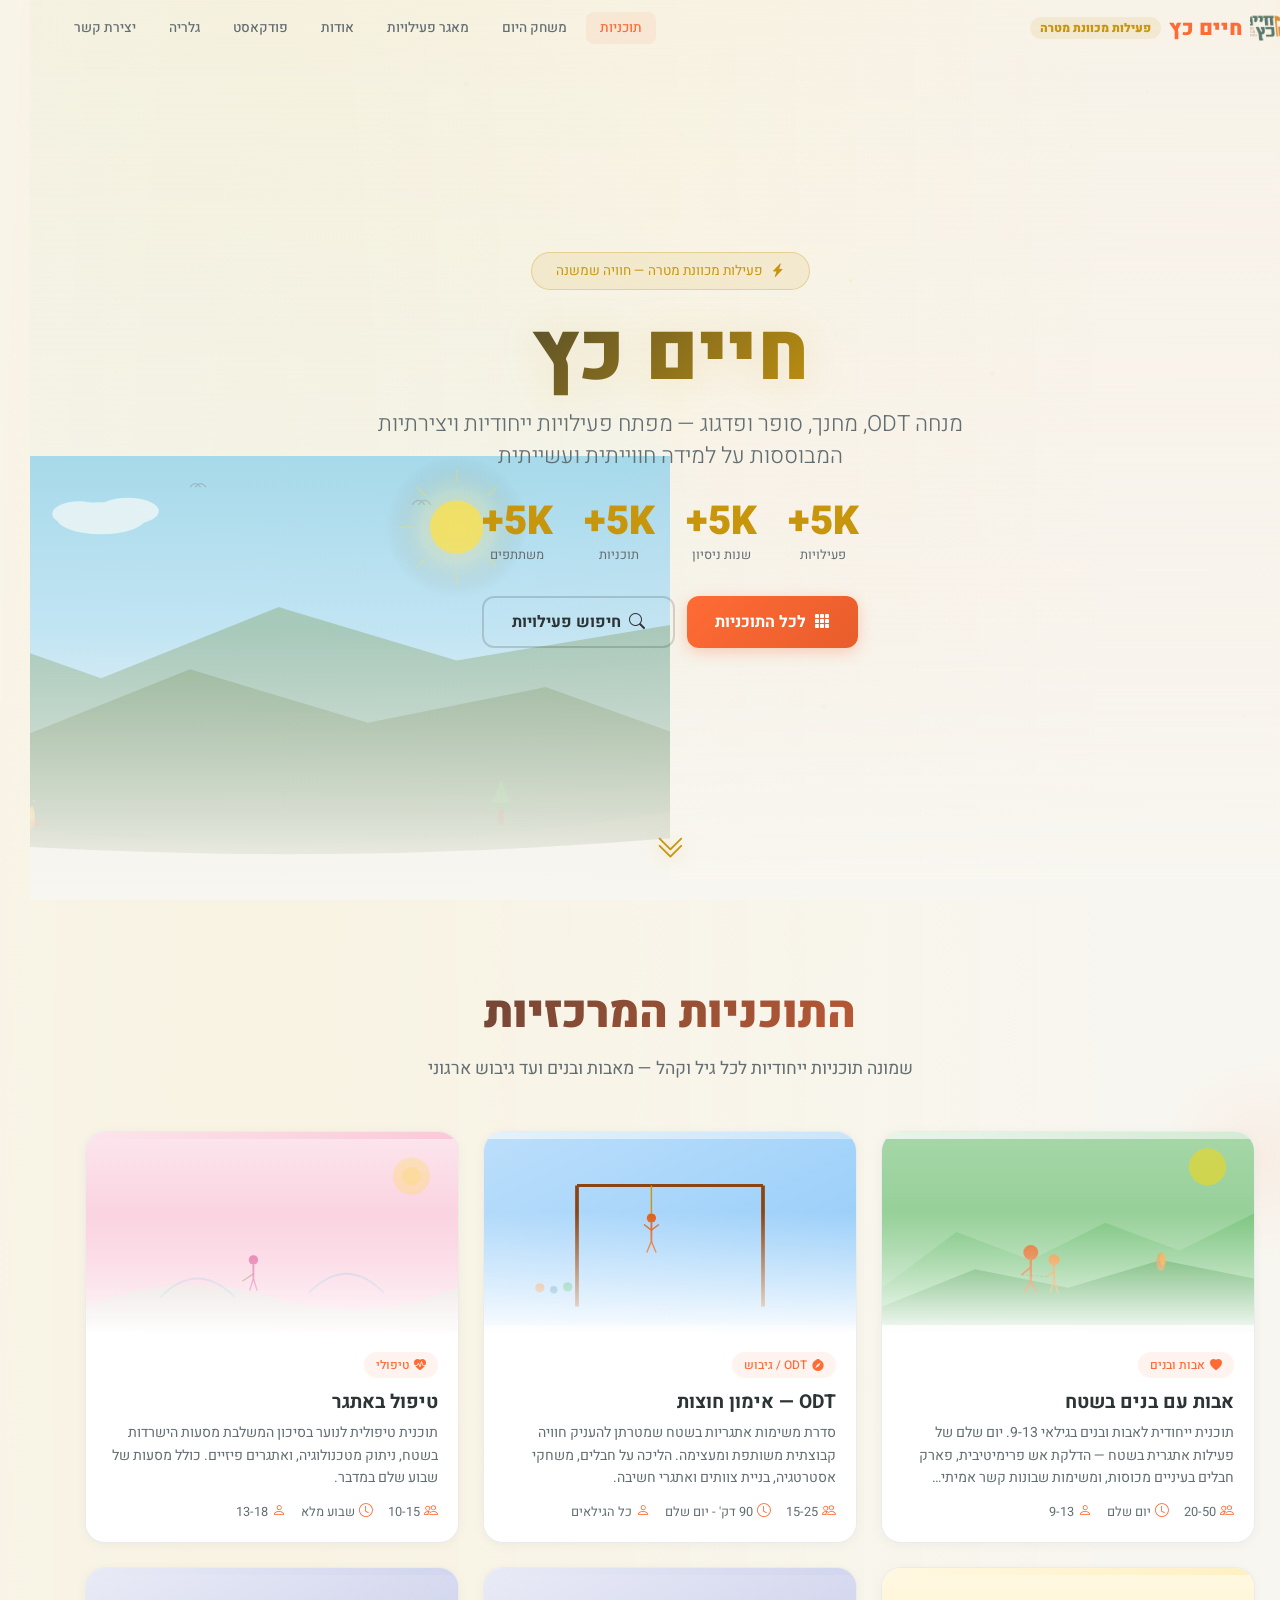
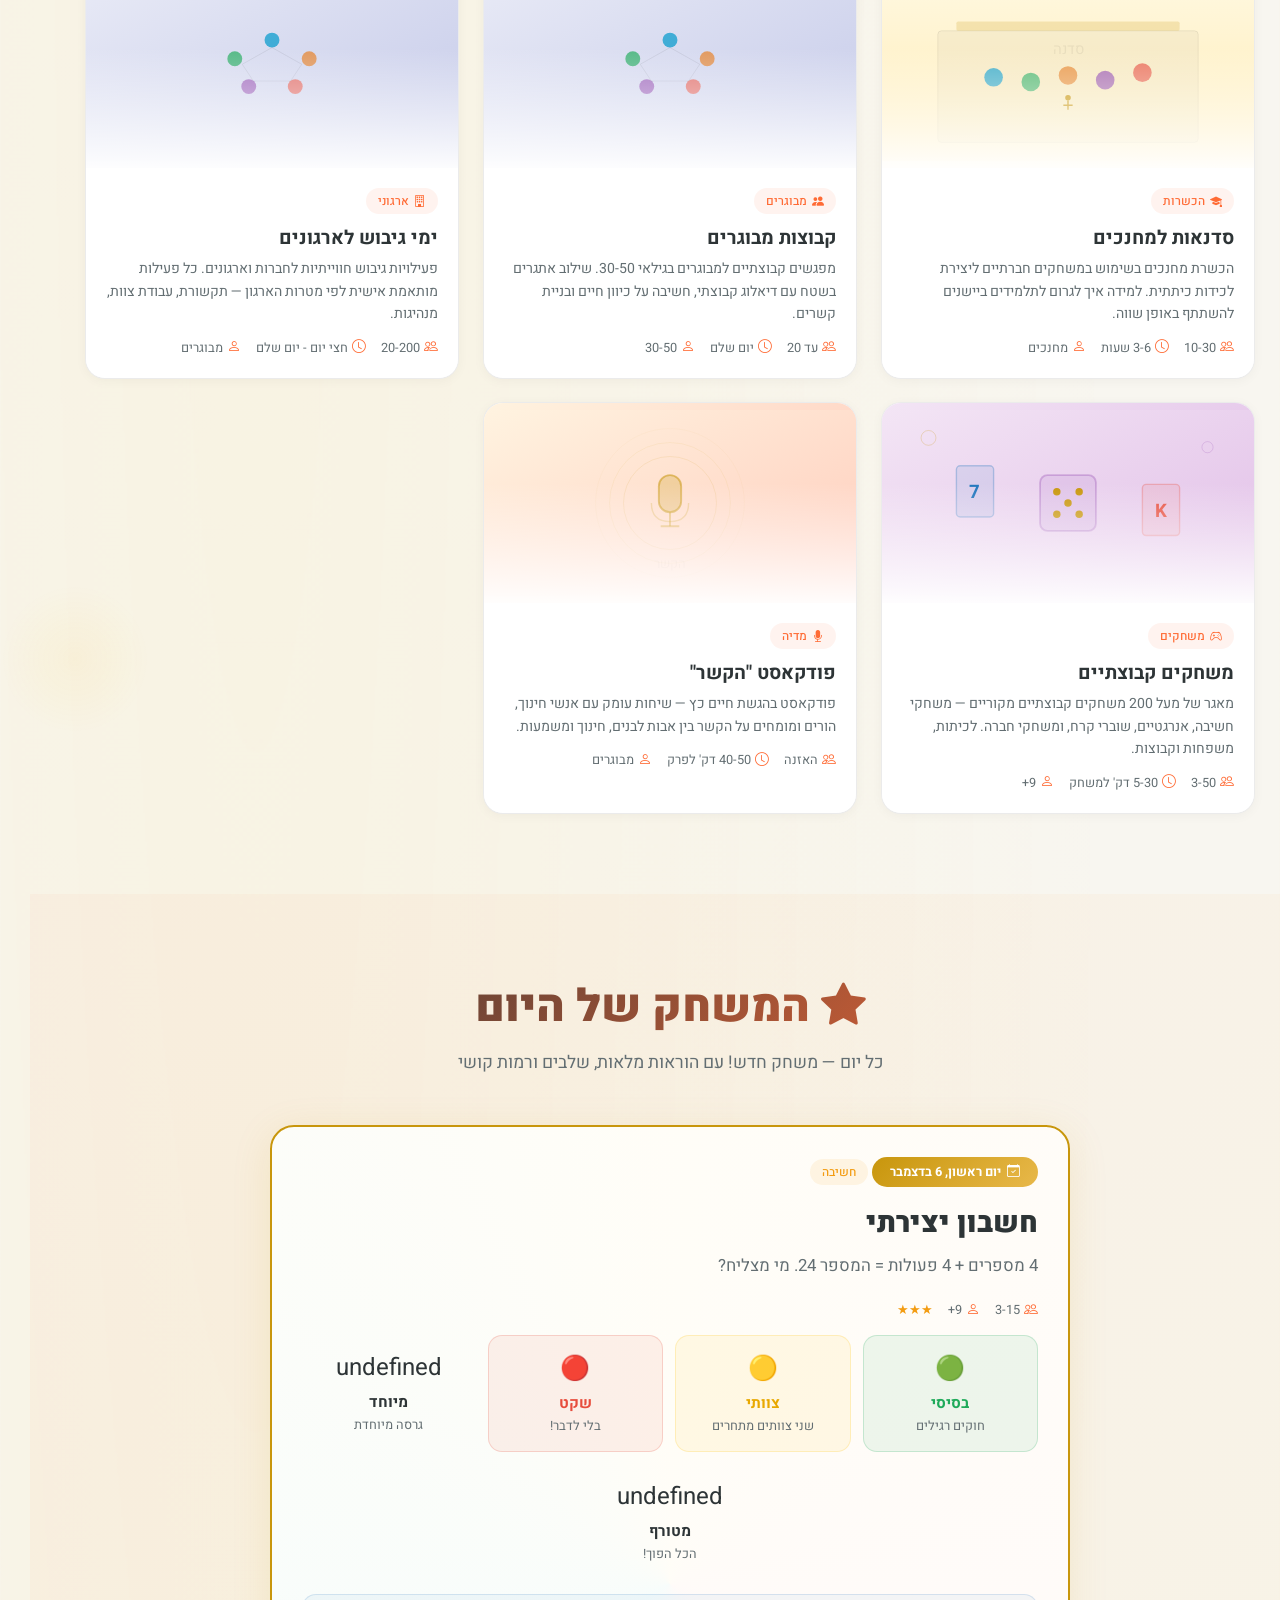
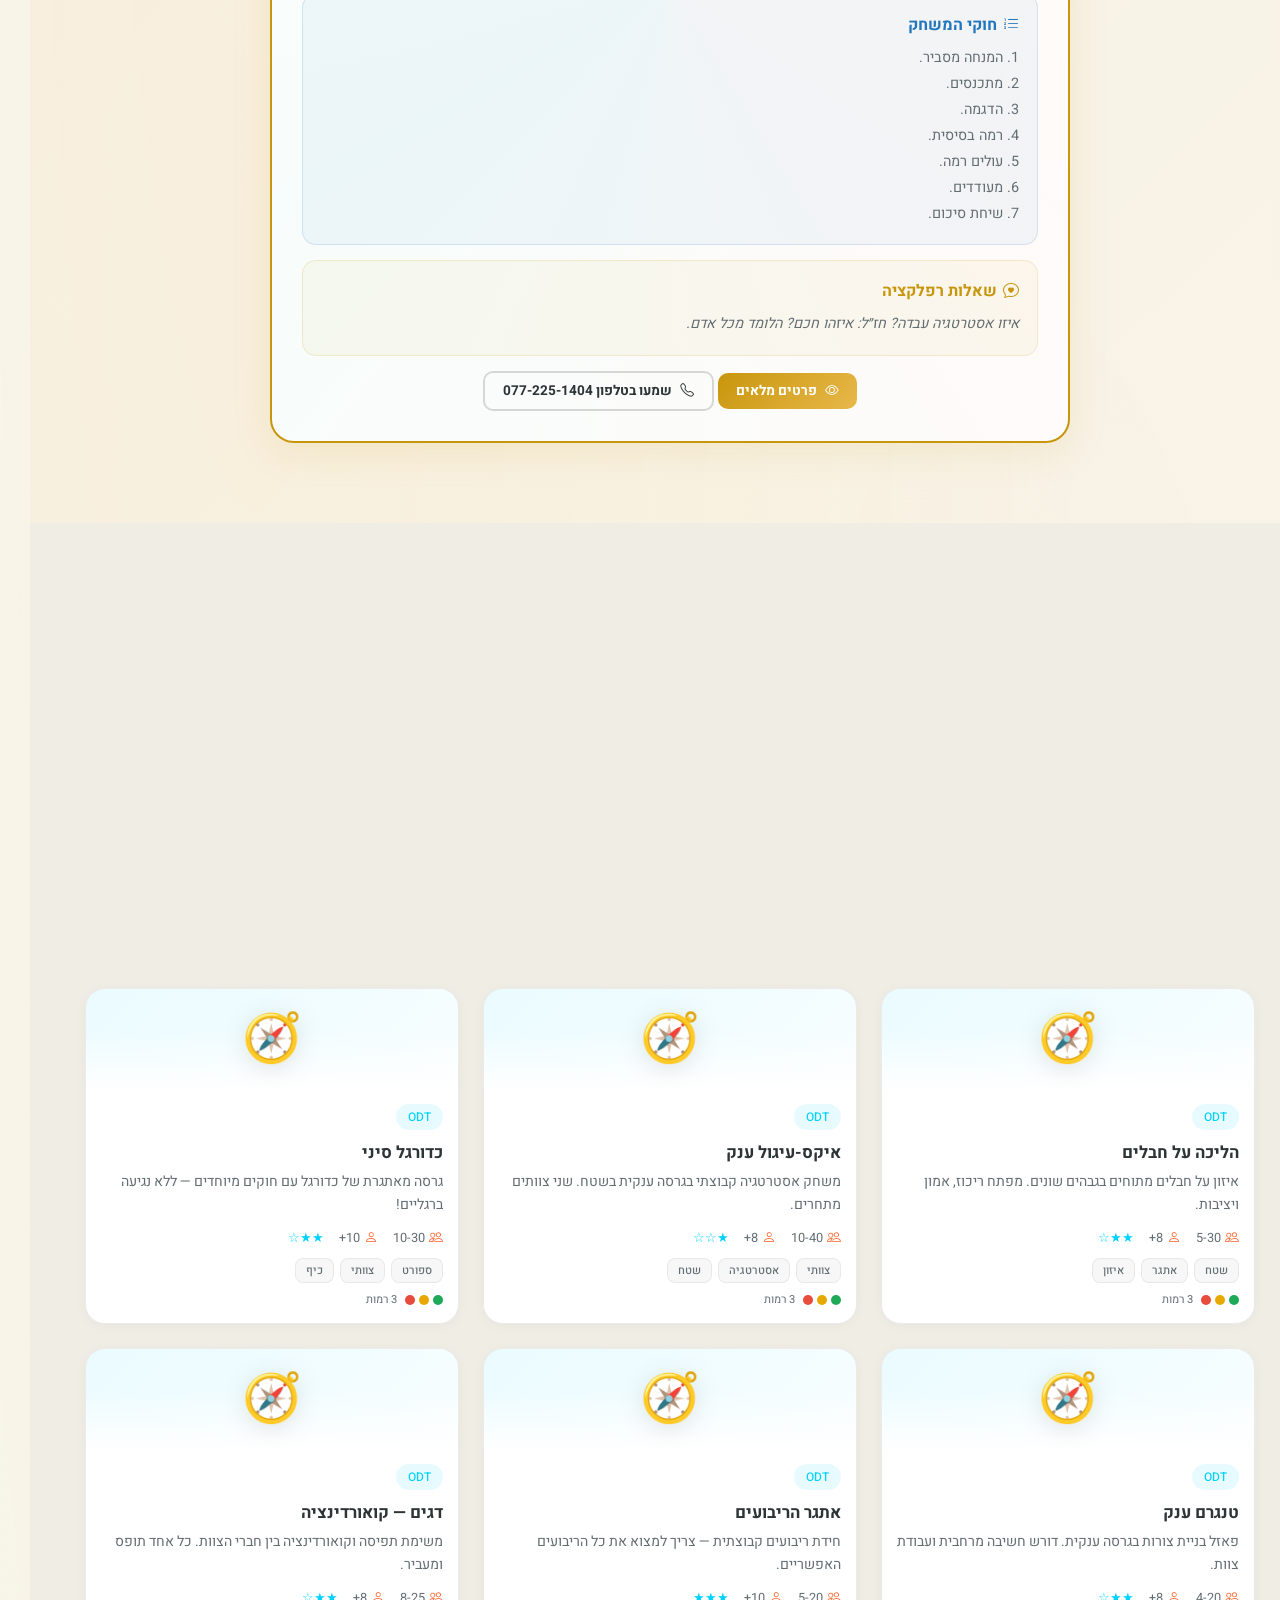
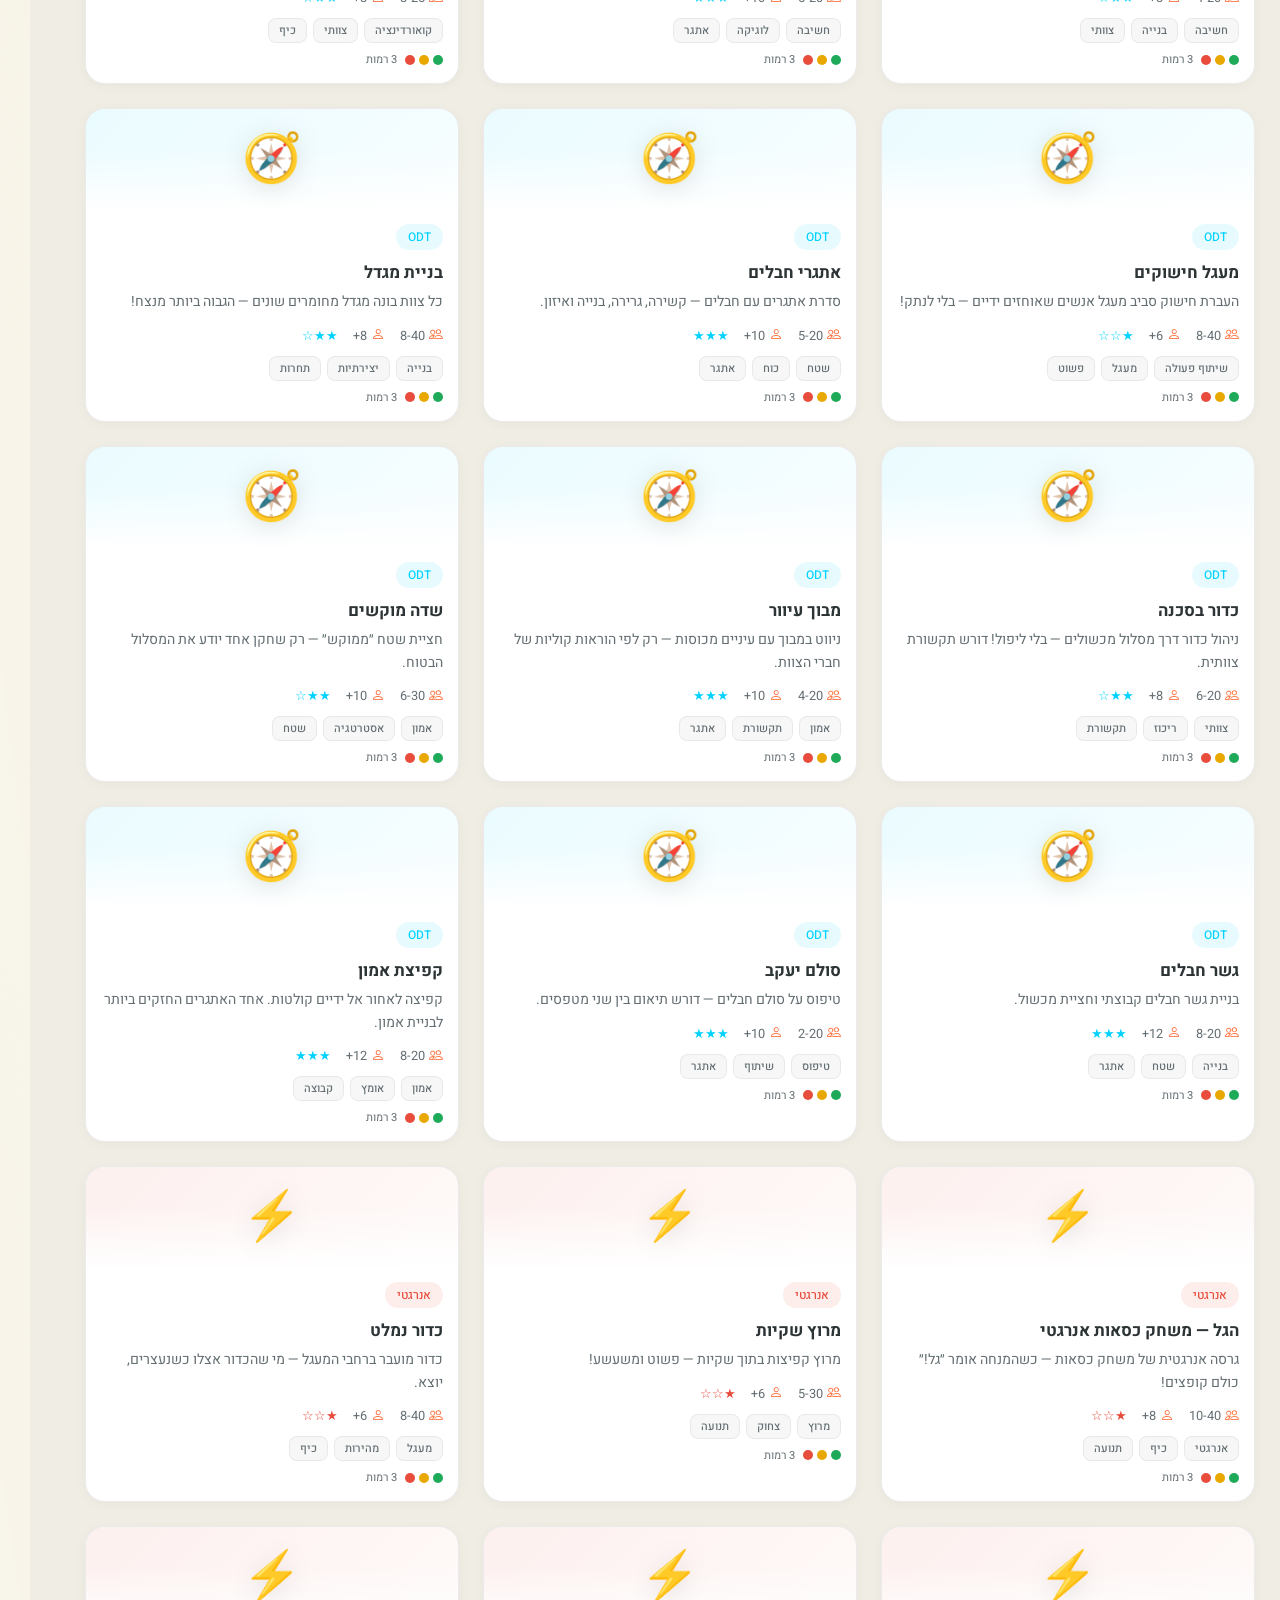
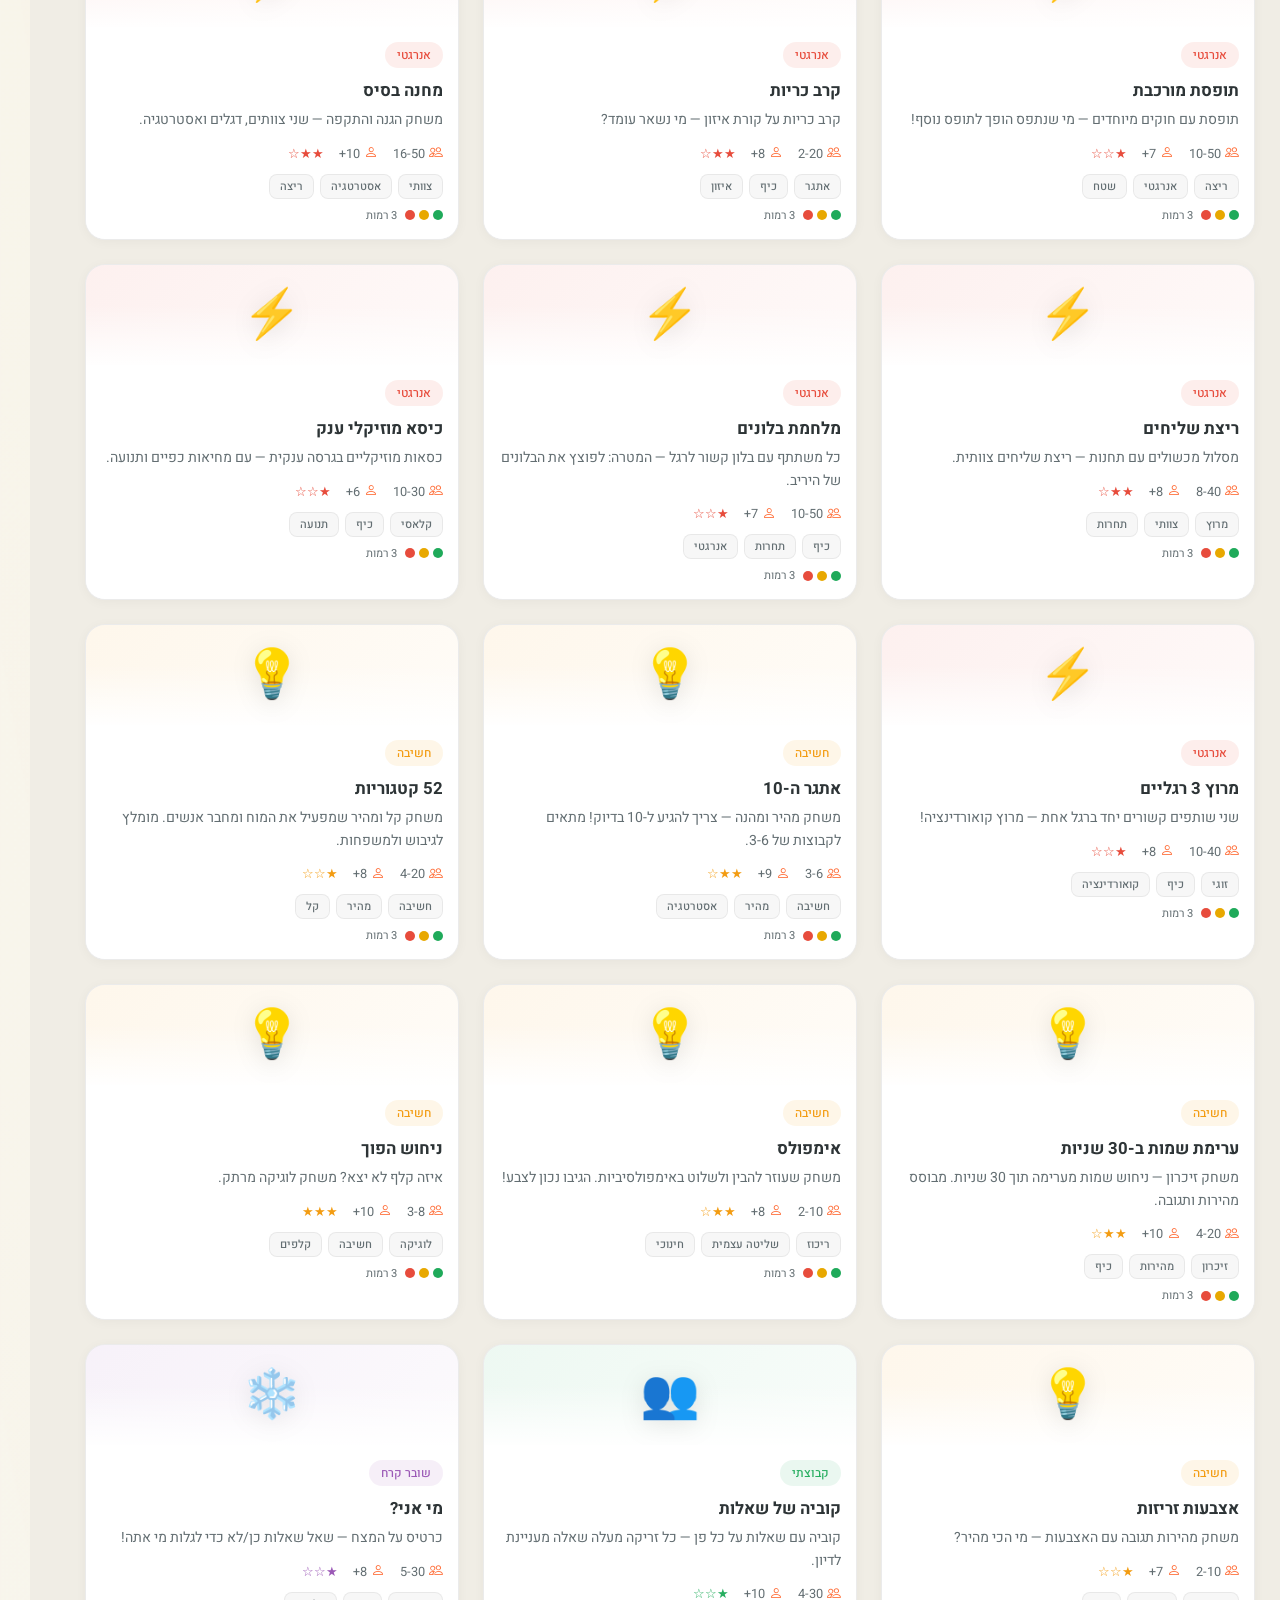
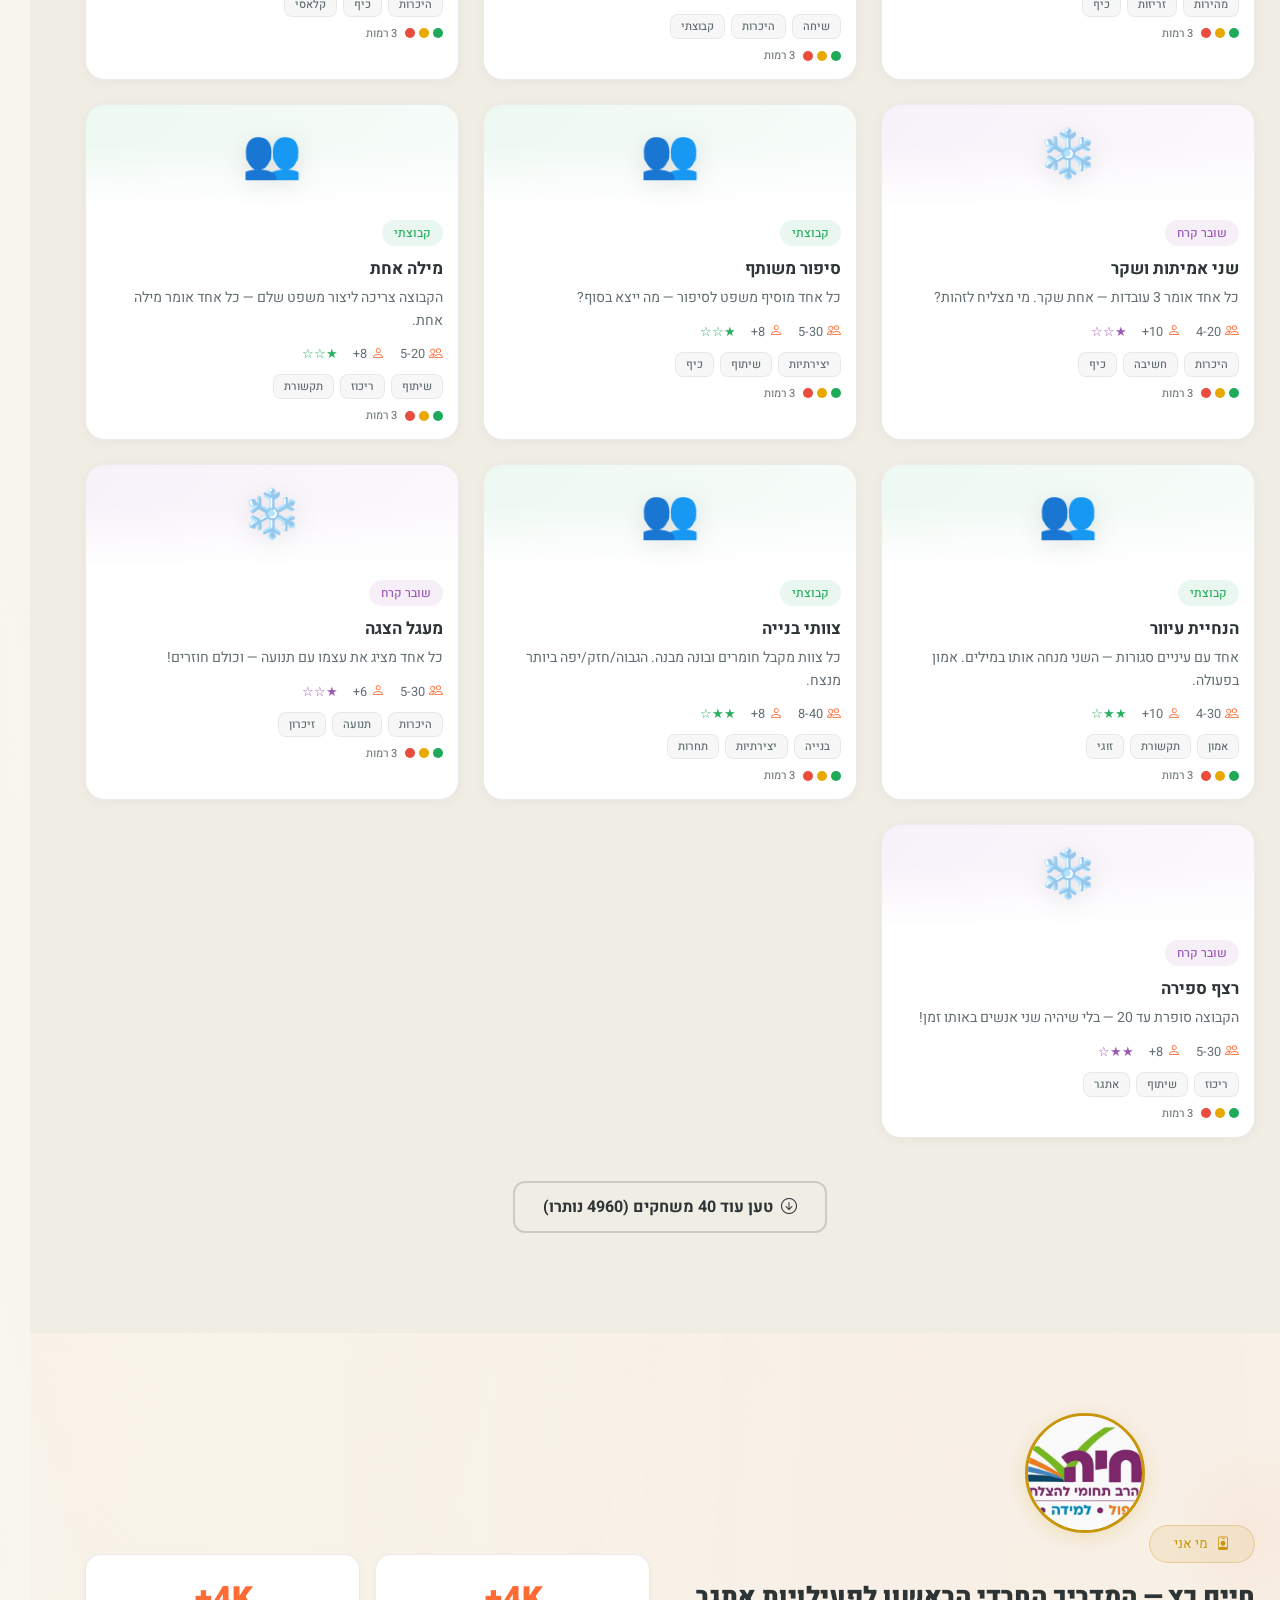
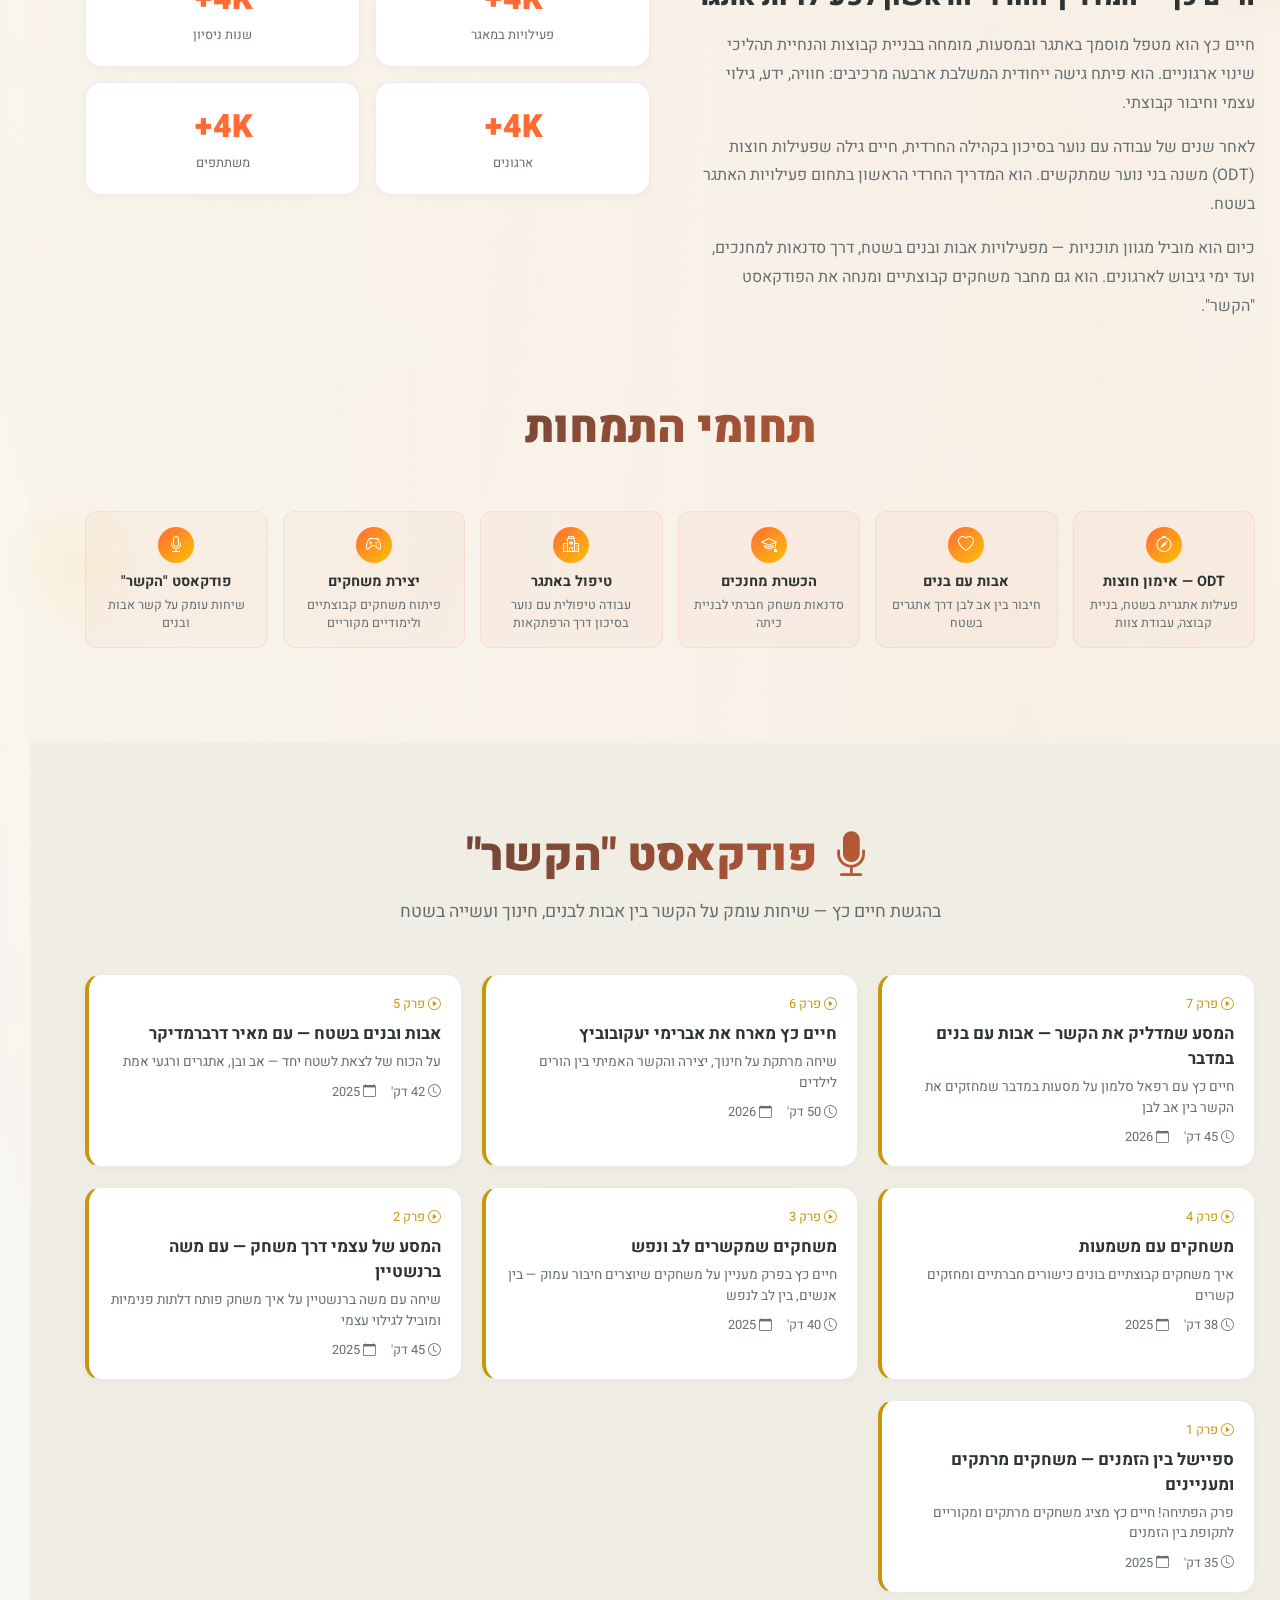
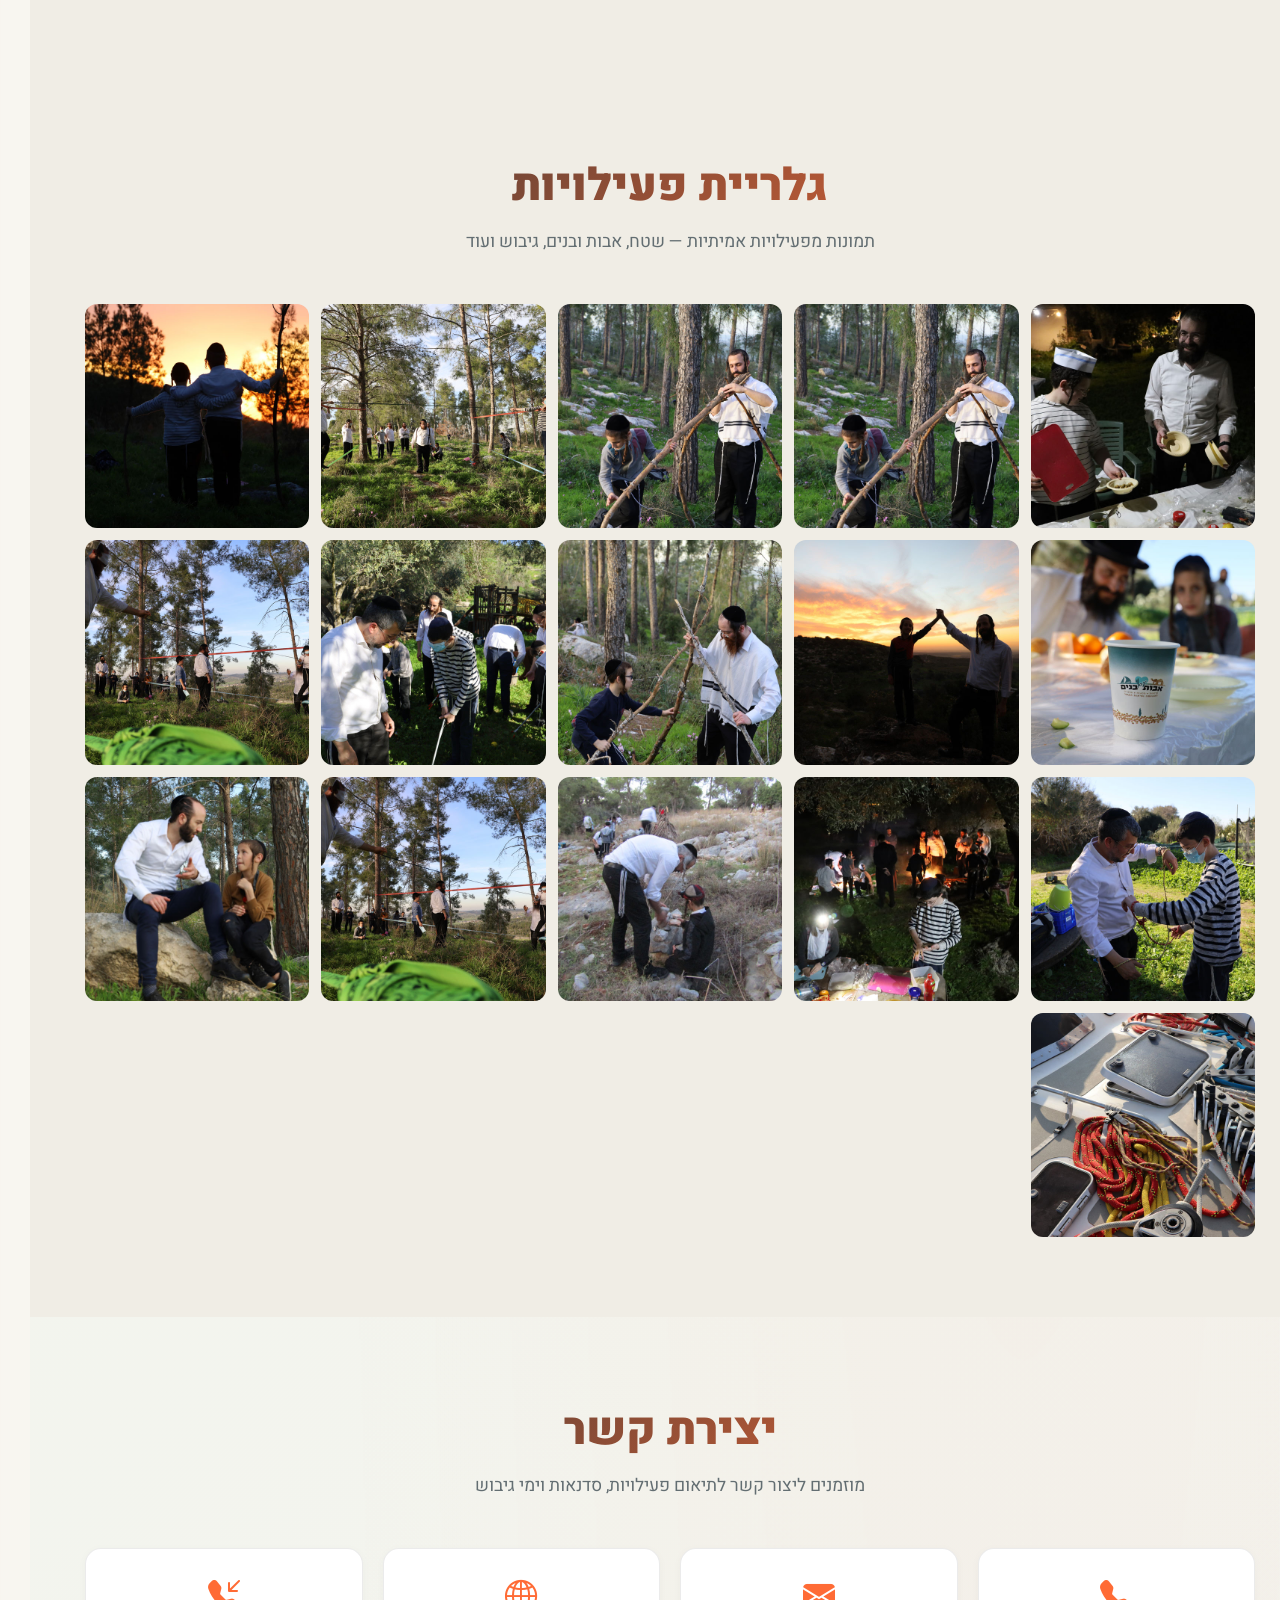
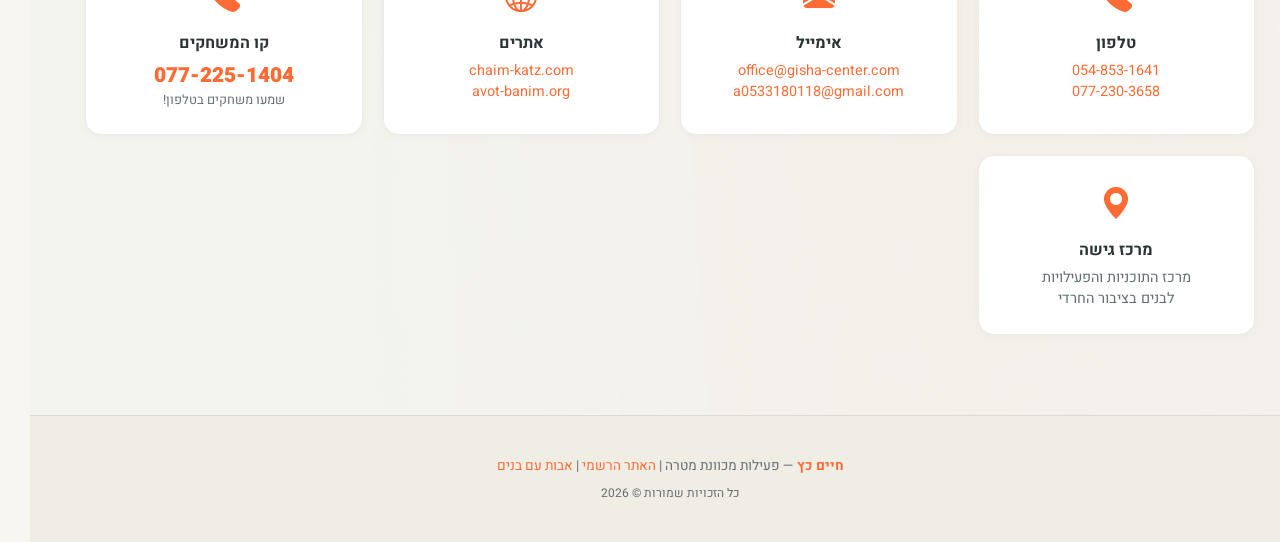
==== commit 2ba49932: "5000 games!" ====
--- a/index.html
+++ b/index.html
@@ -608,10 +608,10 @@
       המבוססות על למידה חווייתית ועשייתית
     </p>
     <div class="hero-stats">
-      <div class="hero-stat"><span class="num" data-count="1000">0</span><span class="label">פעילויות</span></div>
-      <div class="hero-stat"><span class="num" data-count="1000">0</span><span class="label">שנות ניסיון</span></div>
-      <div class="hero-stat"><span class="num" data-count="1000">0</span><span class="label">תוכניות</span></div>
-      <div class="hero-stat"><span class="num" data-count="1000">0</span><span class="label">משתתפים</span></div>
+      <div class="hero-stat"><span class="num" data-count="5000">0</span><span class="label">פעילויות</span></div>
+      <div class="hero-stat"><span class="num" data-count="5000">0</span><span class="label">שנות ניסיון</span></div>
+      <div class="hero-stat"><span class="num" data-count="5000">0</span><span class="label">תוכניות</span></div>
+      <div class="hero-stat"><span class="num" data-count="5000">0</span><span class="label">משתתפים</span></div>
     </div>
     <div class="hero-cta">
       <a href="#programs" class="btn btn-primary"><i class="bi bi-grid-3x3-gap-fill"></i> לכל התוכניות</a>
@@ -707,10 +707,10 @@
         </p>
       </div>
       <div class="about-stats">
-        <div class="about-stat"><span class="num" data-count="1000">0</span><span class="label">פעילויות במאגר</span></div>
-        <div class="about-stat"><span class="num" data-count="1000">0</span><span class="label">שנות ניסיון</span></div>
-        <div class="about-stat"><span class="num" data-count="1000">0</span><span class="label">ארגונים</span></div>
-        <div class="about-stat"><span class="num" data-count="1000">0</span><span class="label">משתתפים</span></div>
+        <div class="about-stat"><span class="num" data-count="5000">0</span><span class="label">פעילויות במאגר</span></div>
+        <div class="about-stat"><span class="num" data-count="5000">0</span><span class="label">שנות ניסיון</span></div>
+        <div class="about-stat"><span class="num" data-count="5000">0</span><span class="label">ארגונים</span></div>
+        <div class="about-stat"><span class="num" data-count="5000">0</span><span class="label">משתתפים</span></div>
       </div>
     </div>
 
@@ -2041,7 +2041,4007 @@
   {name:'מסע השמש',cat:'fathers',desc:'משחק מסע השמש — אתגר מרתק לכל קבוצה!',ages:'8-13',participants:'זוגות',difficulty:2,tags:['מסע','שמש'],levels:[{name:'בסיסי',desc:'חוקים רגילים'},{name:'צוותי',desc:'שני צוותים'},{name:'שקט',desc:'בלי לדבר!'},{name:'מיוחד',desc:'גרסה מיוחדת'},{name:'מטורף',desc:'הכל הפוך!'}],rules:'1. מסבירים.\n2. מתכנסים.\n3. הדגמה.\n4. רמה 1.\n5. רמה 2.\n6. מעודדים.\n7. סיכום.',reflection:'מה חיזק?',mood:[],subcat:'מסע'},
   {name:'משחק הפלא',cat:'outdoor',desc:'משחק משחק הפלא — אתגר מרתק לכל קבוצה!',ages:'8+',participants:'5-30',difficulty:3,tags:['משחק','פלא'],levels:[{name:'בסיסי',desc:'חוקים רגילים'},{name:'צוותי',desc:'שני צוותים'},{name:'שקט',desc:'בלי לדבר!'},{name:'מיוחד',desc:'גרסה מיוחדת'},{name:'מטורף',desc:'הכל הפוך!'}],rules:'1. מסבירים.\n2. מתכנסים.\n3. הדגמה.\n4. רמה 1.\n5. רמה 2.\n6. מעודדים.\n7. סיכום.',reflection:'מה גיליתם בטבע?',mood:[],subcat:'משחק'},
   {name:'משחק האמונה',cat:'classroom',desc:'משחק משחק האמונה — אתגר מרתק לכל קבוצה!',ages:'8+',participants:'5-30',difficulty:1,tags:['משחק','אמונה'],levels:[{name:'בסיסי',desc:'חוקים רגילים'},{name:'צוותי',desc:'שני צוותים'},{name:'שקט',desc:'בלי לדבר!'},{name:'מיוחד',desc:'גרסה מיוחדת'},{name:'מטורף',desc:'הכל הפוך!'}],rules:'1. מסבירים.\n2. מתכנסים.\n3. הדגמה.\n4. רמה 1.\n5. רמה 2.\n6. מעודדים.\n7. סיכום.',reflection:'מה למדתם?',mood:[],subcat:'משחק'},
-  {name:'משחק השמחה',cat:'odt',desc:'משחק משחק השמחה — אתגר מרתק לכל קבוצה!',ages:'8+',participants:'5-30',difficulty:2,tags:['משחק','שמחה'],levels:[{name:'בסיסי',desc:'חוקים רגילים'},{name:'צוותי',desc:'שני צוותים'},{name:'שקט',desc:'בלי לדבר!'},{name:'מיוחד',desc:'גרסה מיוחדת'},{name:'מטורף',desc:'הכל הפוך!'}],rules:'1. מסבירים.\n2. מתכנסים.\n3. הדגמה.\n4. רמה 1.\n5. רמה 2.\n6. מעודדים.\n7. סיכום.',reflection:'מה למדתם? חז״ל: כל ישראל ערבים.',mood:[],subcat:'משחק'}
+  {name:'משחק השמחה',cat:'odt',desc:'משחק משחק השמחה — אתגר מרתק לכל קבוצה!',ages:'8+',participants:'5-30',difficulty:2,tags:['משחק','שמחה'],levels:[{name:'בסיסי',desc:'חוקים רגילים'},{name:'צוותי',desc:'שני צוותים'},{name:'שקט',desc:'בלי לדבר!'},{name:'מיוחד',desc:'גרסה מיוחדת'},{name:'מטורף',desc:'הכל הפוך!'}],rules:'1. מסבירים.\n2. מתכנסים.\n3. הדגמה.\n4. רמה 1.\n5. רמה 2.\n6. מעודדים.\n7. סיכום.',reflection:'מה למדתם? חז״ל: כל ישראל ערבים.',mood:[],subcat:'משחק'},
+  {name:'אתגר הכדור',cat:'thinking',desc:'חידה מרתקת שדורשת חשיבה יצירתית ועבודת צוות!',ages:'8+',participants:'3-15',difficulty:1,tags:['אגר','כדור'],levels:[{name:'בסיסי',desc:'חוקים רגילים'},{name:'צוותי',desc:'שני צוותים'},{name:'שקט',desc:'בלי לדבר!'},{name:'מיוחד',desc:'גרסה מיוחדת'},{name:'מטורף',desc:'הכל הפוך!'}],rules:'1. מסבירים.\n2. מתכנסים.\n3. הדגמה.\n4. רמה 1.\n5. רמה 2.\n6. מעודדים.\n7. סיכום.',reflection:'מה למדתם? חז״ל: חכם הלומד.',mood:[],subcat:'אתגר'},
+  {name:'אתגר החבל',cat:'energetic',desc:'משחק תנועה מהיר שמעלה את האנרגיה!',ages:'8+',participants:'4-16',difficulty:2,tags:['אגר','חבל'],levels:[{name:'בסיסי',desc:'חוקים רגילים'},{name:'צוותי',desc:'שני צוותים'},{name:'שקט',desc:'בלי לדבר!'},{name:'מיוחד',desc:'גרסה מיוחדת'},{name:'מטורף',desc:'הכל הפוך!'}],rules:'1. מסבירים.\n2. מתכנסים.\n3. הדגמה.\n4. רמה 1.\n5. רמה 2.\n6. מעודדים.\n7. סיכום.',reflection:'כיף! חז״ל: שמחה.',mood:[],subcat:'אתגר'},
+  {name:'אתגר הדגל',cat:'group',desc:'חוויה משותפת שבונה אמון ואחדות.',ages:'8+',participants:'5-17',difficulty:3,tags:['אגר','דגל'],levels:[{name:'בסיסי',desc:'חוקים רגילים'},{name:'צוותי',desc:'שני צוותים'},{name:'שקט',desc:'בלי לדבר!'},{name:'מיוחד',desc:'גרסה מיוחדת'},{name:'מטורף',desc:'הכל הפוך!'}],rules:'1. מסבירים.\n2. מתכנסים.\n3. הדגמה.\n4. רמה 1.\n5. רמה 2.\n6. מעודדים.\n7. סיכום.',reflection:'מה הרגשתם? חז״ל: קנה לך חבר.',mood:[],subcat:'אתגר'},
+  {name:'אתגר המפתח',cat:'icebreaker',desc:'שובר קרח מהיר ומשעשע — מושלם לפתיחה!',ages:'8+',participants:'6-18',difficulty:1,tags:['אגר','מפתח'],levels:[{name:'בסיסי',desc:'חוקים רגילים'},{name:'צוותי',desc:'שני צוותים'},{name:'שקט',desc:'בלי לדבר!'},{name:'מיוחד',desc:'גרסה מיוחדת'},{name:'מטורף',desc:'הכל הפוך!'}],rules:'1. מסבירים.\n2. מתכנסים.\n3. הדגמה.\n4. רמה 1.\n5. רמה 2.\n6. מעודדים.\n7. סיכום.',reflection:'מה גיליתם?',mood:[],subcat:'אתגר'},
+  {name:'אתגר האוצר',cat:'fathers',desc:'אב ובן ביחד — חוויה שמחזקת את הקשר!',ages:'8-13',participants:'זוגות',difficulty:2,tags:['אגר','אוצר'],levels:[{name:'בסיסי',desc:'חוקים רגילים'},{name:'צוותי',desc:'שני צוותים'},{name:'שקט',desc:'בלי לדבר!'},{name:'מיוחד',desc:'גרסה מיוחדת'},{name:'מטורף',desc:'הכל הפוך!'}],rules:'1. מסבירים.\n2. מתכנסים.\n3. הדגמה.\n4. רמה 1.\n5. רמה 2.\n6. מעודדים.\n7. סיכום.',reflection:'מה חיזק?',mood:[],subcat:'אתגר'},
+  {name:'אתגר הכתר',cat:'outdoor',desc:'גילוי והתבוננות בטבע — חוויה מיוחדת!',ages:'8+',participants:'8-20',difficulty:3,tags:['אגר','כתר'],levels:[{name:'בסיסי',desc:'חוקים רגילים'},{name:'צוותי',desc:'שני צוותים'},{name:'שקט',desc:'בלי לדבר!'},{name:'מיוחד',desc:'גרסה מיוחדת'},{name:'מטורף',desc:'הכל הפוך!'}],rules:'1. מסבירים.\n2. מתכנסים.\n3. הדגמה.\n4. רמה 1.\n5. רמה 2.\n6. מעודדים.\n7. סיכום.',reflection:'מה גיליתם בטבע?',mood:[],subcat:'אתגר'},
+  {name:'אתגר המגדל',cat:'classroom',desc:'משחק שמשלב לימוד וכיף בכיתה!',ages:'8+',participants:'9-21',difficulty:1,tags:['אגר','מגדל'],levels:[{name:'בסיסי',desc:'חוקים רגילים'},{name:'צוותי',desc:'שני צוותים'},{name:'שקט',desc:'בלי לדבר!'},{name:'מיוחד',desc:'גרסה מיוחדת'},{name:'מטורף',desc:'הכל הפוך!'}],rules:'1. מסבירים.\n2. מתכנסים.\n3. הדגמה.\n4. רמה 1.\n5. רמה 2.\n6. מעודדים.\n7. סיכום.',reflection:'מה למדתם?',mood:[],subcat:'אתגר'},
+  {name:'אתגר הגשר',cat:'odt',desc:'משימה קבוצתית בשטח — כולם ביחד!',ages:'8+',participants:'10-22',difficulty:2,tags:['אגר','גשר'],levels:[{name:'בסיסי',desc:'חוקים רגילים'},{name:'צוותי',desc:'שני צוותים'},{name:'שקט',desc:'בלי לדבר!'},{name:'מיוחד',desc:'גרסה מיוחדת'},{name:'מטורף',desc:'הכל הפוך!'}],rules:'1. מסבירים.\n2. מתכנסים.\n3. הדגמה.\n4. רמה 1.\n5. רמה 2.\n6. מעודדים.\n7. סיכום.',reflection:'מה למדתם? חז״ל: כל ישראל ערבים.',mood:[],subcat:'אתגר'},
+  {name:'אתגר החומה',cat:'thinking',desc:'תרגיל מנטלי שדורש ריכוז ודיוק!',ages:'8+',participants:'3-23',difficulty:3,tags:['אגר','חומה'],levels:[{name:'בסיסי',desc:'חוקים רגילים'},{name:'צוותי',desc:'שני צוותים'},{name:'שקט',desc:'בלי לדבר!'},{name:'מיוחד',desc:'גרסה מיוחדת'},{name:'מטורף',desc:'הכל הפוך!'}],rules:'1. מסבירים.\n2. מתכנסים.\n3. הדגמה.\n4. רמה 1.\n5. רמה 2.\n6. מעודדים.\n7. סיכום.',reflection:'מה למדתם? חז״ל: חכם הלומד.',mood:[],subcat:'אתגר'},
+  {name:'אתגר השער',cat:'energetic',desc:'תחרות גוף שדורשת מהירות וזריזות!',ages:'8+',participants:'4-24',difficulty:1,tags:['אגר','שער'],levels:[{name:'בסיסי',desc:'חוקים רגילים'},{name:'צוותי',desc:'שני צוותים'},{name:'שקט',desc:'בלי לדבר!'},{name:'מיוחד',desc:'גרסה מיוחדת'},{name:'מטורף',desc:'הכל הפוך!'}],rules:'1. מסבירים.\n2. מתכנסים.\n3. הדגמה.\n4. רמה 1.\n5. רמה 2.\n6. מעודדים.\n7. סיכום.',reflection:'כיף! חז״ל: שמחה.',mood:[],subcat:'אתגר'},
+  {name:'אתגר המבצר',cat:'group',desc:'פעילות קבוצתית שמחזקת את הקשר בין המשתתפים.',ages:'8+',participants:'5-25',difficulty:2,tags:['אגר','מבצר'],levels:[{name:'בסיסי',desc:'חוקים רגילים'},{name:'צוותי',desc:'שני צוותים'},{name:'שקט',desc:'בלי לדבר!'},{name:'מיוחד',desc:'גרסה מיוחדת'},{name:'מטורף',desc:'הכל הפוך!'}],rules:'1. מסבירים.\n2. מתכנסים.\n3. הדגמה.\n4. רמה 1.\n5. רמה 2.\n6. מעודדים.\n7. סיכום.',reflection:'מה הרגשתם? חז״ל: קנה לך חבר.',mood:[],subcat:'אתגר'},
+  {name:'אתגר האי',cat:'icebreaker',desc:'משחק פשוט שגורם לכולם לחייך ולהתחבר.',ages:'8+',participants:'6-26',difficulty:3,tags:['אגר','אי'],levels:[{name:'בסיסי',desc:'חוקים רגילים'},{name:'צוותי',desc:'שני צוותים'},{name:'שקט',desc:'בלי לדבר!'},{name:'מיוחד',desc:'גרסה מיוחדת'},{name:'מטורף',desc:'הכל הפוך!'}],rules:'1. מסבירים.\n2. מתכנסים.\n3. הדגמה.\n4. רמה 1.\n5. רמה 2.\n6. מעודדים.\n7. סיכום.',reflection:'מה גיליתם?',mood:[],subcat:'אתגר'},
+  {name:'אתגר הספינה',cat:'fathers',desc:'אב ובן ביחד — חוויה שמחזקת את הקשר!',ages:'8-13',participants:'זוגות',difficulty:1,tags:['אגר','ספינה'],levels:[{name:'בסיסי',desc:'חוקים רגילים'},{name:'צוותי',desc:'שני צוותים'},{name:'שקט',desc:'בלי לדבר!'},{name:'מיוחד',desc:'גרסה מיוחדת'},{name:'מטורף',desc:'הכל הפוך!'}],rules:'1. מסבירים.\n2. מתכנסים.\n3. הדגמה.\n4. רמה 1.\n5. רמה 2.\n6. מעודדים.\n7. סיכום.',reflection:'מה חיזק?',mood:[],subcat:'אתגר'},
+  {name:'אתגר הרכבת',cat:'outdoor',desc:'הרפתקה בשטח שמפתחת מיומנויות.',ages:'8+',participants:'8-28',difficulty:2,tags:['אגר','רכבת'],levels:[{name:'בסיסי',desc:'חוקים רגילים'},{name:'צוותי',desc:'שני צוותים'},{name:'שקט',desc:'בלי לדבר!'},{name:'מיוחד',desc:'גרסה מיוחדת'},{name:'מטורף',desc:'הכל הפוך!'}],rules:'1. מסבירים.\n2. מתכנסים.\n3. הדגמה.\n4. רמה 1.\n5. רמה 2.\n6. מעודדים.\n7. סיכום.',reflection:'מה גיליתם בטבע?',mood:[],subcat:'אתגר'},
+  {name:'אתגר המטוס',cat:'classroom',desc:'למידה דרך משחק — הדרך הכי טובה!',ages:'8+',participants:'9-29',difficulty:3,tags:['אגר','מטוס'],levels:[{name:'בסיסי',desc:'חוקים רגילים'},{name:'צוותי',desc:'שני צוותים'},{name:'שקט',desc:'בלי לדבר!'},{name:'מיוחד',desc:'גרסה מיוחדת'},{name:'מטורף',desc:'הכל הפוך!'}],rules:'1. מסבירים.\n2. מתכנסים.\n3. הדגמה.\n4. רמה 1.\n5. רמה 2.\n6. מעודדים.\n7. סיכום.',reflection:'מה למדתם?',mood:[],subcat:'אתגר'},
+  {name:'אתגר הטיל',cat:'odt',desc:'משימה קבוצתית בשטח — כולם ביחד!',ages:'8+',participants:'10-30',difficulty:1,tags:['אגר','טיל'],levels:[{name:'בסיסי',desc:'חוקים רגילים'},{name:'צוותי',desc:'שני צוותים'},{name:'שקט',desc:'בלי לדבר!'},{name:'מיוחד',desc:'גרסה מיוחדת'},{name:'מטורף',desc:'הכל הפוך!'}],rules:'1. מסבירים.\n2. מתכנסים.\n3. הדגמה.\n4. רמה 1.\n5. רמה 2.\n6. מעודדים.\n7. סיכום.',reflection:'מה למדתם? חז״ל: כל ישראל ערבים.',mood:[],subcat:'אתגר'},
+  {name:'אתגר הגשם',cat:'thinking',desc:'אתגר לוגי שמפעיל את המוח — מי פותר ראשון?',ages:'8+',participants:'3-31',difficulty:2,tags:['אגר','גשם'],levels:[{name:'בסיסי',desc:'חוקים רגילים'},{name:'צוותי',desc:'שני צוותים'},{name:'שקט',desc:'בלי לדבר!'},{name:'מיוחד',desc:'גרסה מיוחדת'},{name:'מטורף',desc:'הכל הפוך!'}],rules:'1. מסבירים.\n2. מתכנסים.\n3. הדגמה.\n4. רמה 1.\n5. רמה 2.\n6. מעודדים.\n7. סיכום.',reflection:'מה למדתם? חז״ל: חכם הלומד.',mood:[],subcat:'אתגר'},
+  {name:'אתגר השלג',cat:'energetic',desc:'אתגר פיזי מטורף — מי שורד?',ages:'8+',participants:'4-32',difficulty:3,tags:['אגר','שלג'],levels:[{name:'בסיסי',desc:'חוקים רגילים'},{name:'צוותי',desc:'שני צוותים'},{name:'שקט',desc:'בלי לדבר!'},{name:'מיוחד',desc:'גרסה מיוחדת'},{name:'מטורף',desc:'הכל הפוך!'}],rules:'1. מסבירים.\n2. מתכנסים.\n3. הדגמה.\n4. רמה 1.\n5. רמה 2.\n6. מעודדים.\n7. סיכום.',reflection:'כיף! חז״ל: שמחה.',mood:[],subcat:'אתגר'},
+  {name:'אתגר הסערה',cat:'group',desc:'פעילות יצירתית שמחברת בין אנשים.',ages:'8+',participants:'5-33',difficulty:1,tags:['אגר','סערה'],levels:[{name:'בסיסי',desc:'חוקים רגילים'},{name:'צוותי',desc:'שני צוותים'},{name:'שקט',desc:'בלי לדבר!'},{name:'מיוחד',desc:'גרסה מיוחדת'},{name:'מטורף',desc:'הכל הפוך!'}],rules:'1. מסבירים.\n2. מתכנסים.\n3. הדגמה.\n4. רמה 1.\n5. רמה 2.\n6. מעודדים.\n7. סיכום.',reflection:'מה הרגשתם? חז״ל: קנה לך חבר.',mood:[],subcat:'אתגר'},
+  {name:'אתגר הגל',cat:'icebreaker',desc:'היכרות בצורה כיפית ומפתיעה!',ages:'8+',participants:'6-34',difficulty:2,tags:['אגר','גל'],levels:[{name:'בסיסי',desc:'חוקים רגילים'},{name:'צוותי',desc:'שני צוותים'},{name:'שקט',desc:'בלי לדבר!'},{name:'מיוחד',desc:'גרסה מיוחדת'},{name:'מטורף',desc:'הכל הפוך!'}],rules:'1. מסבירים.\n2. מתכנסים.\n3. הדגמה.\n4. רמה 1.\n5. רמה 2.\n6. מעודדים.\n7. סיכום.',reflection:'מה גיליתם?',mood:[],subcat:'אתגר'},
+  {name:'אתגר הנהר',cat:'fathers',desc:'אב ובן ביחד — חוויה שמחזקת את הקשר!',ages:'8-13',participants:'זוגות',difficulty:3,tags:['אגר','נהר'],levels:[{name:'בסיסי',desc:'חוקים רגילים'},{name:'צוותי',desc:'שני צוותים'},{name:'שקט',desc:'בלי לדבר!'},{name:'מיוחד',desc:'גרסה מיוחדת'},{name:'מטורף',desc:'הכל הפוך!'}],rules:'1. מסבירים.\n2. מתכנסים.\n3. הדגמה.\n4. רמה 1.\n5. רמה 2.\n6. מעודדים.\n7. סיכום.',reflection:'מה חיזק?',mood:[],subcat:'אתגר'},
+  {name:'אתגר הים',cat:'outdoor',desc:'פעילות בטבע שמחברת לעולם שמסביב!',ages:'8+',participants:'8-36',difficulty:1,tags:['אגר','ים'],levels:[{name:'בסיסי',desc:'חוקים רגילים'},{name:'צוותי',desc:'שני צוותים'},{name:'שקט',desc:'בלי לדבר!'},{name:'מיוחד',desc:'גרסה מיוחדת'},{name:'מטורף',desc:'הכל הפוך!'}],rules:'1. מסבירים.\n2. מתכנסים.\n3. הדגמה.\n4. רמה 1.\n5. רמה 2.\n6. מעודדים.\n7. סיכום.',reflection:'מה גיליתם בטבע?',mood:[],subcat:'אתגר'},
+  {name:'אתגר ההר',cat:'classroom',desc:'פעילות שמפעילה את כל הכיתה!',ages:'8+',participants:'9-37',difficulty:2,tags:['אגר','הר'],levels:[{name:'בסיסי',desc:'חוקים רגילים'},{name:'צוותי',desc:'שני צוותים'},{name:'שקט',desc:'בלי לדבר!'},{name:'מיוחד',desc:'גרסה מיוחדת'},{name:'מטורף',desc:'הכל הפוך!'}],rules:'1. מסבירים.\n2. מתכנסים.\n3. הדגמה.\n4. רמה 1.\n5. רמה 2.\n6. מעודדים.\n7. סיכום.',reflection:'מה למדתם?',mood:[],subcat:'אתגר'},
+  {name:'אתגר העמק',cat:'odt',desc:'משימה קבוצתית בשטח — כולם ביחד!',ages:'8+',participants:'10-38',difficulty:3,tags:['אגר','עמק'],levels:[{name:'בסיסי',desc:'חוקים רגילים'},{name:'צוותי',desc:'שני צוותים'},{name:'שקט',desc:'בלי לדבר!'},{name:'מיוחד',desc:'גרסה מיוחדת'},{name:'מטורף',desc:'הכל הפוך!'}],rules:'1. מסבירים.\n2. מתכנסים.\n3. הדגמה.\n4. רמה 1.\n5. רמה 2.\n6. מעודדים.\n7. סיכום.',reflection:'מה למדתם? חז״ל: כל ישראל ערבים.',mood:[],subcat:'אתגר'},
+  {name:'אתגר המערה',cat:'thinking',desc:'פאזל קבוצתי — כל אחד תורם חלק מהפתרון!',ages:'8+',participants:'3-39',difficulty:1,tags:['אגר','מערה'],levels:[{name:'בסיסי',desc:'חוקים רגילים'},{name:'צוותי',desc:'שני צוותים'},{name:'שקט',desc:'בלי לדבר!'},{name:'מיוחד',desc:'גרסה מיוחדת'},{name:'מטורף',desc:'הכל הפוך!'}],rules:'1. מסבירים.\n2. מתכנסים.\n3. הדגמה.\n4. רמה 1.\n5. רמה 2.\n6. מעודדים.\n7. סיכום.',reflection:'מה למדתם? חז״ל: חכם הלומד.',mood:[],subcat:'אתגר'},
+  {name:'אתגר היער',cat:'energetic',desc:'תחרות אנרגטית שמביאה את כולם לרוץ ולקפוץ!',ages:'8+',participants:'4-15',difficulty:2,tags:['אגר','יער'],levels:[{name:'בסיסי',desc:'חוקים רגילים'},{name:'צוותי',desc:'שני צוותים'},{name:'שקט',desc:'בלי לדבר!'},{name:'מיוחד',desc:'גרסה מיוחדת'},{name:'מטורף',desc:'הכל הפוך!'}],rules:'1. מסבירים.\n2. מתכנסים.\n3. הדגמה.\n4. רמה 1.\n5. רמה 2.\n6. מעודדים.\n7. סיכום.',reflection:'כיף! חז״ל: שמחה.',mood:[],subcat:'אתגר'},
+  {name:'אתגר הגינה',cat:'group',desc:'משחק שיתוף שמלמד על עבודת צוות.',ages:'8+',participants:'5-16',difficulty:3,tags:['אגר','גינה'],levels:[{name:'בסיסי',desc:'חוקים רגילים'},{name:'צוותי',desc:'שני צוותים'},{name:'שקט',desc:'בלי לדבר!'},{name:'מיוחד',desc:'גרסה מיוחדת'},{name:'מטורף',desc:'הכל הפוך!'}],rules:'1. מסבירים.\n2. מתכנסים.\n3. הדגמה.\n4. רמה 1.\n5. רמה 2.\n6. מעודדים.\n7. סיכום.',reflection:'מה הרגשתם? חז״ל: קנה לך חבר.',mood:[],subcat:'אתגר'},
+  {name:'אתגר הפרח',cat:'icebreaker',desc:'שובר קרח מהיר ומשעשע — מושלם לפתיחה!',ages:'8+',participants:'6-17',difficulty:1,tags:['אגר','פרח'],levels:[{name:'בסיסי',desc:'חוקים רגילים'},{name:'צוותי',desc:'שני צוותים'},{name:'שקט',desc:'בלי לדבר!'},{name:'מיוחד',desc:'גרסה מיוחדת'},{name:'מטורף',desc:'הכל הפוך!'}],rules:'1. מסבירים.\n2. מתכנסים.\n3. הדגמה.\n4. רמה 1.\n5. רמה 2.\n6. מעודדים.\n7. סיכום.',reflection:'מה גיליתם?',mood:[],subcat:'אתגר'},
+  {name:'אתגר העץ',cat:'fathers',desc:'אב ובן ביחד — חוויה שמחזקת את הקשר!',ages:'8-13',participants:'זוגות',difficulty:2,tags:['אגר','עץ'],levels:[{name:'בסיסי',desc:'חוקים רגילים'},{name:'צוותי',desc:'שני צוותים'},{name:'שקט',desc:'בלי לדבר!'},{name:'מיוחד',desc:'גרסה מיוחדת'},{name:'מטורף',desc:'הכל הפוך!'}],rules:'1. מסבירים.\n2. מתכנסים.\n3. הדגמה.\n4. רמה 1.\n5. רמה 2.\n6. מעודדים.\n7. סיכום.',reflection:'מה חיזק?',mood:[],subcat:'אתגר'},
+  {name:'אתגר העלה',cat:'outdoor',desc:'גילוי והתבוננות בטבע — חוויה מיוחדת!',ages:'8+',participants:'8-19',difficulty:3,tags:['אגר','עלה'],levels:[{name:'בסיסי',desc:'חוקים רגילים'},{name:'צוותי',desc:'שני צוותים'},{name:'שקט',desc:'בלי לדבר!'},{name:'מיוחד',desc:'גרסה מיוחדת'},{name:'מטורף',desc:'הכל הפוך!'}],rules:'1. מסבירים.\n2. מתכנסים.\n3. הדגמה.\n4. רמה 1.\n5. רמה 2.\n6. מעודדים.\n7. סיכום.',reflection:'מה גיליתם בטבע?',mood:[],subcat:'אתגר'},
+  {name:'אתגר הפרי',cat:'classroom',desc:'משחק שמשלב לימוד וכיף בכיתה!',ages:'8+',participants:'9-20',difficulty:1,tags:['אגר','פרי'],levels:[{name:'בסיסי',desc:'חוקים רגילים'},{name:'צוותי',desc:'שני צוותים'},{name:'שקט',desc:'בלי לדבר!'},{name:'מיוחד',desc:'גרסה מיוחדת'},{name:'מטורף',desc:'הכל הפוך!'}],rules:'1. מסבירים.\n2. מתכנסים.\n3. הדגמה.\n4. רמה 1.\n5. רמה 2.\n6. מעודדים.\n7. סיכום.',reflection:'מה למדתם?',mood:[],subcat:'אתגר'},
+  {name:'אתגר הזרע',cat:'odt',desc:'משימה קבוצתית בשטח — כולם ביחד!',ages:'8+',participants:'10-21',difficulty:2,tags:['אגר','זרע'],levels:[{name:'בסיסי',desc:'חוקים רגילים'},{name:'צוותי',desc:'שני צוותים'},{name:'שקט',desc:'בלי לדבר!'},{name:'מיוחד',desc:'גרסה מיוחדת'},{name:'מטורף',desc:'הכל הפוך!'}],rules:'1. מסבירים.\n2. מתכנסים.\n3. הדגמה.\n4. רמה 1.\n5. רמה 2.\n6. מעודדים.\n7. סיכום.',reflection:'מה למדתם? חז״ל: כל ישראל ערבים.',mood:[],subcat:'אתגר'},
+  {name:'אתגר השורש',cat:'thinking',desc:'משחק חשיבה שמפתח יצירתיות ואסטרטגיה!',ages:'8+',participants:'3-22',difficulty:3,tags:['אגר','שורש'],levels:[{name:'בסיסי',desc:'חוקים רגילים'},{name:'צוותי',desc:'שני צוותים'},{name:'שקט',desc:'בלי לדבר!'},{name:'מיוחד',desc:'גרסה מיוחדת'},{name:'מטורף',desc:'הכל הפוך!'}],rules:'1. מסבירים.\n2. מתכנסים.\n3. הדגמה.\n4. רמה 1.\n5. רמה 2.\n6. מעודדים.\n7. סיכום.',reflection:'מה למדתם? חז״ל: חכם הלומד.',mood:[],subcat:'אתגר'},
+  {name:'אתגר הענף',cat:'energetic',desc:'ריצה, קפיצה, צחוק — הכל ביחד!',ages:'8+',participants:'4-23',difficulty:1,tags:['אגר','ענף'],levels:[{name:'בסיסי',desc:'חוקים רגילים'},{name:'צוותי',desc:'שני צוותים'},{name:'שקט',desc:'בלי לדבר!'},{name:'מיוחד',desc:'גרסה מיוחדת'},{name:'מטורף',desc:'הכל הפוך!'}],rules:'1. מסבירים.\n2. מתכנסים.\n3. הדגמה.\n4. רמה 1.\n5. רמה 2.\n6. מעודדים.\n7. סיכום.',reflection:'כיף! חז״ל: שמחה.',mood:[],subcat:'אתגר'},
+  {name:'אתגר הציפור',cat:'group',desc:'משחק קבוצתי עם עומק — לא סתם כיף!',ages:'8+',participants:'5-24',difficulty:2,tags:['אגר','ציפור'],levels:[{name:'בסיסי',desc:'חוקים רגילים'},{name:'צוותי',desc:'שני צוותים'},{name:'שקט',desc:'בלי לדבר!'},{name:'מיוחד',desc:'גרסה מיוחדת'},{name:'מטורף',desc:'הכל הפוך!'}],rules:'1. מסבירים.\n2. מתכנסים.\n3. הדגמה.\n4. רמה 1.\n5. רמה 2.\n6. מעודדים.\n7. סיכום.',reflection:'מה הרגשתם? חז״ל: קנה לך חבר.',mood:[],subcat:'אתגר'},
+  {name:'אתגר הדג',cat:'icebreaker',desc:'משחק פשוט שגורם לכולם לחייך ולהתחבר.',ages:'8+',participants:'6-25',difficulty:3,tags:['אגר','דג'],levels:[{name:'בסיסי',desc:'חוקים רגילים'},{name:'צוותי',desc:'שני צוותים'},{name:'שקט',desc:'בלי לדבר!'},{name:'מיוחד',desc:'גרסה מיוחדת'},{name:'מטורף',desc:'הכל הפוך!'}],rules:'1. מסבירים.\n2. מתכנסים.\n3. הדגמה.\n4. רמה 1.\n5. רמה 2.\n6. מעודדים.\n7. סיכום.',reflection:'מה גיליתם?',mood:[],subcat:'אתגר'},
+  {name:'אתגר הפרפר',cat:'fathers',desc:'אב ובן ביחד — חוויה שמחזקת את הקשר!',ages:'8-13',participants:'זוגות',difficulty:1,tags:['אגר','פרפר'],levels:[{name:'בסיסי',desc:'חוקים רגילים'},{name:'צוותי',desc:'שני צוותים'},{name:'שקט',desc:'בלי לדבר!'},{name:'מיוחד',desc:'גרסה מיוחדת'},{name:'מטורף',desc:'הכל הפוך!'}],rules:'1. מסבירים.\n2. מתכנסים.\n3. הדגמה.\n4. רמה 1.\n5. רמה 2.\n6. מעודדים.\n7. סיכום.',reflection:'מה חיזק?',mood:[],subcat:'אתגר'},
+  {name:'אתגר הנמלה',cat:'outdoor',desc:'הרפתקה בשטח שמפתחת מיומנויות.',ages:'8+',participants:'8-27',difficulty:2,tags:['אגר','נמלה'],levels:[{name:'בסיסי',desc:'חוקים רגילים'},{name:'צוותי',desc:'שני צוותים'},{name:'שקט',desc:'בלי לדבר!'},{name:'מיוחד',desc:'גרסה מיוחדת'},{name:'מטורף',desc:'הכל הפוך!'}],rules:'1. מסבירים.\n2. מתכנסים.\n3. הדגמה.\n4. רמה 1.\n5. רמה 2.\n6. מעודדים.\n7. סיכום.',reflection:'מה גיליתם בטבע?',mood:[],subcat:'אתגר'},
+  {name:'אתגר הדבורה',cat:'classroom',desc:'למידה דרך משחק — הדרך הכי טובה!',ages:'8+',participants:'9-28',difficulty:3,tags:['אגר','דבורה'],levels:[{name:'בסיסי',desc:'חוקים רגילים'},{name:'צוותי',desc:'שני צוותים'},{name:'שקט',desc:'בלי לדבר!'},{name:'מיוחד',desc:'גרסה מיוחדת'},{name:'מטורף',desc:'הכל הפוך!'}],rules:'1. מסבירים.\n2. מתכנסים.\n3. הדגמה.\n4. רמה 1.\n5. רמה 2.\n6. מעודדים.\n7. סיכום.',reflection:'מה למדתם?',mood:[],subcat:'אתגר'},
+  {name:'אתגר העכביש',cat:'odt',desc:'משימה קבוצתית בשטח — כולם ביחד!',ages:'8+',participants:'10-29',difficulty:1,tags:['אגר','עכביש'],levels:[{name:'בסיסי',desc:'חוקים רגילים'},{name:'צוותי',desc:'שני צוותים'},{name:'שקט',desc:'בלי לדבר!'},{name:'מיוחד',desc:'גרסה מיוחדת'},{name:'מטורף',desc:'הכל הפוך!'}],rules:'1. מסבירים.\n2. מתכנסים.\n3. הדגמה.\n4. רמה 1.\n5. רמה 2.\n6. מעודדים.\n7. סיכום.',reflection:'מה למדתם? חז״ל: כל ישראל ערבים.',mood:[],subcat:'אתגר'},
+  {name:'אתגר הנחש',cat:'thinking',desc:'חידה מרתקת שדורשת חשיבה יצירתית ועבודת צוות!',ages:'8+',participants:'3-30',difficulty:2,tags:['אגר','נחש'],levels:[{name:'בסיסי',desc:'חוקים רגילים'},{name:'צוותי',desc:'שני צוותים'},{name:'שקט',desc:'בלי לדבר!'},{name:'מיוחד',desc:'גרסה מיוחדת'},{name:'מטורף',desc:'הכל הפוך!'}],rules:'1. מסבירים.\n2. מתכנסים.\n3. הדגמה.\n4. רמה 1.\n5. רמה 2.\n6. מעודדים.\n7. סיכום.',reflection:'מה למדתם? חז״ל: חכם הלומד.',mood:[],subcat:'אתגר'},
+  {name:'אתגר הארנב',cat:'energetic',desc:'משחק תנועה מהיר שמעלה את האנרגיה!',ages:'8+',participants:'4-31',difficulty:3,tags:['אגר','ארנב'],levels:[{name:'בסיסי',desc:'חוקים רגילים'},{name:'צוותי',desc:'שני צוותים'},{name:'שקט',desc:'בלי לדבר!'},{name:'מיוחד',desc:'גרסה מיוחדת'},{name:'מטורף',desc:'הכל הפוך!'}],rules:'1. מסבירים.\n2. מתכנסים.\n3. הדגמה.\n4. רמה 1.\n5. רמה 2.\n6. מעודדים.\n7. סיכום.',reflection:'כיף! חז״ל: שמחה.',mood:[],subcat:'אתגר'},
+  {name:'אתגר הצב',cat:'group',desc:'חוויה משותפת שבונה אמון ואחדות.',ages:'8+',participants:'5-32',difficulty:1,tags:['אגר','צב'],levels:[{name:'בסיסי',desc:'חוקים רגילים'},{name:'צוותי',desc:'שני צוותים'},{name:'שקט',desc:'בלי לדבר!'},{name:'מיוחד',desc:'גרסה מיוחדת'},{name:'מטורף',desc:'הכל הפוך!'}],rules:'1. מסבירים.\n2. מתכנסים.\n3. הדגמה.\n4. רמה 1.\n5. רמה 2.\n6. מעודדים.\n7. סיכום.',reflection:'מה הרגשתם? חז״ל: קנה לך חבר.',mood:[],subcat:'אתגר'},
+  {name:'אתגר האריה',cat:'icebreaker',desc:'היכרות בצורה כיפית ומפתיעה!',ages:'8+',participants:'6-33',difficulty:2,tags:['אגר','אריה'],levels:[{name:'בסיסי',desc:'חוקים רגילים'},{name:'צוותי',desc:'שני צוותים'},{name:'שקט',desc:'בלי לדבר!'},{name:'מיוחד',desc:'גרסה מיוחדת'},{name:'מטורף',desc:'הכל הפוך!'}],rules:'1. מסבירים.\n2. מתכנסים.\n3. הדגמה.\n4. רמה 1.\n5. רמה 2.\n6. מעודדים.\n7. סיכום.',reflection:'מה גיליתם?',mood:[],subcat:'אתגר'},
+  {name:'אתגר הנשר',cat:'fathers',desc:'אב ובן ביחד — חוויה שמחזקת את הקשר!',ages:'8-13',participants:'זוגות',difficulty:3,tags:['אגר','נשר'],levels:[{name:'בסיסי',desc:'חוקים רגילים'},{name:'צוותי',desc:'שני צוותים'},{name:'שקט',desc:'בלי לדבר!'},{name:'מיוחד',desc:'גרסה מיוחדת'},{name:'מטורף',desc:'הכל הפוך!'}],rules:'1. מסבירים.\n2. מתכנסים.\n3. הדגמה.\n4. רמה 1.\n5. רמה 2.\n6. מעודדים.\n7. סיכום.',reflection:'מה חיזק?',mood:[],subcat:'אתגר'},
+  {name:'אתגר הדולפין',cat:'outdoor',desc:'פעילות בטבע שמחברת לעולם שמסביב!',ages:'8+',participants:'8-35',difficulty:1,tags:['אגר','דולפין'],levels:[{name:'בסיסי',desc:'חוקים רגילים'},{name:'צוותי',desc:'שני צוותים'},{name:'שקט',desc:'בלי לדבר!'},{name:'מיוחד',desc:'גרסה מיוחדת'},{name:'מטורף',desc:'הכל הפוך!'}],rules:'1. מסבירים.\n2. מתכנסים.\n3. הדגמה.\n4. רמה 1.\n5. רמה 2.\n6. מעודדים.\n7. סיכום.',reflection:'מה גיליתם בטבע?',mood:[],subcat:'אתגר'},
+  {name:'אתגר המוח',cat:'classroom',desc:'פעילות שמפעילה את כל הכיתה!',ages:'8+',participants:'9-36',difficulty:2,tags:['אגר','מוח'],levels:[{name:'בסיסי',desc:'חוקים רגילים'},{name:'צוותי',desc:'שני צוותים'},{name:'שקט',desc:'בלי לדבר!'},{name:'מיוחד',desc:'גרסה מיוחדת'},{name:'מטורף',desc:'הכל הפוך!'}],rules:'1. מסבירים.\n2. מתכנסים.\n3. הדגמה.\n4. רמה 1.\n5. רמה 2.\n6. מעודדים.\n7. סיכום.',reflection:'מה למדתם?',mood:[],subcat:'אתגר'},
+  {name:'אתגר היד',cat:'odt',desc:'משימה קבוצתית בשטח — כולם ביחד!',ages:'8+',participants:'10-37',difficulty:3,tags:['אגר','יד'],levels:[{name:'בסיסי',desc:'חוקים רגילים'},{name:'צוותי',desc:'שני צוותים'},{name:'שקט',desc:'בלי לדבר!'},{name:'מיוחד',desc:'גרסה מיוחדת'},{name:'מטורף',desc:'הכל הפוך!'}],rules:'1. מסבירים.\n2. מתכנסים.\n3. הדגמה.\n4. רמה 1.\n5. רמה 2.\n6. מעודדים.\n7. סיכום.',reflection:'מה למדתם? חז״ל: כל ישראל ערבים.',mood:[],subcat:'אתגר'},
+  {name:'אתגר הרגל',cat:'thinking',desc:'תרגיל מנטלי שדורש ריכוז ודיוק!',ages:'8+',participants:'3-38',difficulty:1,tags:['אגר','רגל'],levels:[{name:'בסיסי',desc:'חוקים רגילים'},{name:'צוותי',desc:'שני צוותים'},{name:'שקט',desc:'בלי לדבר!'},{name:'מיוחד',desc:'גרסה מיוחדת'},{name:'מטורף',desc:'הכל הפוך!'}],rules:'1. מסבירים.\n2. מתכנסים.\n3. הדגמה.\n4. רמה 1.\n5. רמה 2.\n6. מעודדים.\n7. סיכום.',reflection:'מה למדתם? חז״ל: חכם הלומד.',mood:[],subcat:'אתגר'},
+  {name:'אתגר העין',cat:'energetic',desc:'תחרות גוף שדורשת מהירות וזריזות!',ages:'8+',participants:'4-39',difficulty:2,tags:['אגר','עין'],levels:[{name:'בסיסי',desc:'חוקים רגילים'},{name:'צוותי',desc:'שני צוותים'},{name:'שקט',desc:'בלי לדבר!'},{name:'מיוחד',desc:'גרסה מיוחדת'},{name:'מטורף',desc:'הכל הפוך!'}],rules:'1. מסבירים.\n2. מתכנסים.\n3. הדגמה.\n4. רמה 1.\n5. רמה 2.\n6. מעודדים.\n7. סיכום.',reflection:'כיף! חז״ל: שמחה.',mood:[],subcat:'אתגר'},
+  {name:'אתגר האוזן',cat:'group',desc:'פעילות קבוצתית שמחזקת את הקשר בין המשתתפים.',ages:'8+',participants:'5-15',difficulty:3,tags:['אגר','אוזן'],levels:[{name:'בסיסי',desc:'חוקים רגילים'},{name:'צוותי',desc:'שני צוותים'},{name:'שקט',desc:'בלי לדבר!'},{name:'מיוחד',desc:'גרסה מיוחדת'},{name:'מטורף',desc:'הכל הפוך!'}],rules:'1. מסבירים.\n2. מתכנסים.\n3. הדגמה.\n4. רמה 1.\n5. רמה 2.\n6. מעודדים.\n7. סיכום.',reflection:'מה הרגשתם? חז״ל: קנה לך חבר.',mood:[],subcat:'אתגר'},
+  {name:'אתגר הפה',cat:'icebreaker',desc:'שובר קרח מהיר ומשעשע — מושלם לפתיחה!',ages:'8+',participants:'6-16',difficulty:1,tags:['אגר','פה'],levels:[{name:'בסיסי',desc:'חוקים רגילים'},{name:'צוותי',desc:'שני צוותים'},{name:'שקט',desc:'בלי לדבר!'},{name:'מיוחד',desc:'גרסה מיוחדת'},{name:'מטורף',desc:'הכל הפוך!'}],rules:'1. מסבירים.\n2. מתכנסים.\n3. הדגמה.\n4. רמה 1.\n5. רמה 2.\n6. מעודדים.\n7. סיכום.',reflection:'מה גיליתם?',mood:[],subcat:'אתגר'},
+  {name:'אתגר האף',cat:'fathers',desc:'אב ובן ביחד — חוויה שמחזקת את הקשר!',ages:'8-13',participants:'זוגות',difficulty:2,tags:['אגר','אף'],levels:[{name:'בסיסי',desc:'חוקים רגילים'},{name:'צוותי',desc:'שני צוותים'},{name:'שקט',desc:'בלי לדבר!'},{name:'מיוחד',desc:'גרסה מיוחדת'},{name:'מטורף',desc:'הכל הפוך!'}],rules:'1. מסבירים.\n2. מתכנסים.\n3. הדגמה.\n4. רמה 1.\n5. רמה 2.\n6. מעודדים.\n7. סיכום.',reflection:'מה חיזק?',mood:[],subcat:'אתגר'},
+  {name:'אתגר המנורה',cat:'outdoor',desc:'גילוי והתבוננות בטבע — חוויה מיוחדת!',ages:'8+',participants:'8-18',difficulty:3,tags:['אגר','מנורה'],levels:[{name:'בסיסי',desc:'חוקים רגילים'},{name:'צוותי',desc:'שני צוותים'},{name:'שקט',desc:'בלי לדבר!'},{name:'מיוחד',desc:'גרסה מיוחדת'},{name:'מטורף',desc:'הכל הפוך!'}],rules:'1. מסבירים.\n2. מתכנסים.\n3. הדגמה.\n4. רמה 1.\n5. רמה 2.\n6. מעודדים.\n7. סיכום.',reflection:'מה גיליתם בטבע?',mood:[],subcat:'אתגר'},
+  {name:'אתגר הספר',cat:'classroom',desc:'משחק שמשלב לימוד וכיף בכיתה!',ages:'8+',participants:'9-19',difficulty:1,tags:['אגר','ספר'],levels:[{name:'בסיסי',desc:'חוקים רגילים'},{name:'צוותי',desc:'שני צוותים'},{name:'שקט',desc:'בלי לדבר!'},{name:'מיוחד',desc:'גרסה מיוחדת'},{name:'מטורף',desc:'הכל הפוך!'}],rules:'1. מסבירים.\n2. מתכנסים.\n3. הדגמה.\n4. רמה 1.\n5. רמה 2.\n6. מעודדים.\n7. סיכום.',reflection:'מה למדתם?',mood:[],subcat:'אתגר'},
+  {name:'אתגר הדף',cat:'odt',desc:'משימה קבוצתית בשטח — כולם ביחד!',ages:'8+',participants:'10-20',difficulty:2,tags:['אגר','דף'],levels:[{name:'בסיסי',desc:'חוקים רגילים'},{name:'צוותי',desc:'שני צוותים'},{name:'שקט',desc:'בלי לדבר!'},{name:'מיוחד',desc:'גרסה מיוחדת'},{name:'מטורף',desc:'הכל הפוך!'}],rules:'1. מסבירים.\n2. מתכנסים.\n3. הדגמה.\n4. רמה 1.\n5. רמה 2.\n6. מעודדים.\n7. סיכום.',reflection:'מה למדתם? חז״ל: כל ישראל ערבים.',mood:[],subcat:'אתגר'},
+  {name:'אתגר העט',cat:'thinking',desc:'אתגר לוגי שמפעיל את המוח — מי פותר ראשון?',ages:'8+',participants:'3-21',difficulty:3,tags:['אגר','עט'],levels:[{name:'בסיסי',desc:'חוקים רגילים'},{name:'צוותי',desc:'שני צוותים'},{name:'שקט',desc:'בלי לדבר!'},{name:'מיוחד',desc:'גרסה מיוחדת'},{name:'מטורף',desc:'הכל הפוך!'}],rules:'1. מסבירים.\n2. מתכנסים.\n3. הדגמה.\n4. רמה 1.\n5. רמה 2.\n6. מעודדים.\n7. סיכום.',reflection:'מה למדתם? חז״ל: חכם הלומד.',mood:[],subcat:'אתגר'},
+  {name:'אתגר המברשת',cat:'energetic',desc:'אתגר פיזי מטורף — מי שורד?',ages:'8+',participants:'4-22',difficulty:1,tags:['אגר','מברשת'],levels:[{name:'בסיסי',desc:'חוקים רגילים'},{name:'צוותי',desc:'שני צוותים'},{name:'שקט',desc:'בלי לדבר!'},{name:'מיוחד',desc:'גרסה מיוחדת'},{name:'מטורף',desc:'הכל הפוך!'}],rules:'1. מסבירים.\n2. מתכנסים.\n3. הדגמה.\n4. רמה 1.\n5. רמה 2.\n6. מעודדים.\n7. סיכום.',reflection:'כיף! חז״ל: שמחה.',mood:[],subcat:'אתגר'},
+  {name:'אתגר הצבע',cat:'group',desc:'פעילות יצירתית שמחברת בין אנשים.',ages:'8+',participants:'5-23',difficulty:2,tags:['אגר','צבע'],levels:[{name:'בסיסי',desc:'חוקים רגילים'},{name:'צוותי',desc:'שני צוותים'},{name:'שקט',desc:'בלי לדבר!'},{name:'מיוחד',desc:'גרסה מיוחדת'},{name:'מטורף',desc:'הכל הפוך!'}],rules:'1. מסבירים.\n2. מתכנסים.\n3. הדגמה.\n4. רמה 1.\n5. רמה 2.\n6. מעודדים.\n7. סיכום.',reflection:'מה הרגשתם? חז״ל: קנה לך חבר.',mood:[],subcat:'אתגר'},
+  {name:'אתגר החרוז',cat:'icebreaker',desc:'משחק פשוט שגורם לכולם לחייך ולהתחבר.',ages:'8+',participants:'6-24',difficulty:3,tags:['אגר','חרוז'],levels:[{name:'בסיסי',desc:'חוקים רגילים'},{name:'צוותי',desc:'שני צוותים'},{name:'שקט',desc:'בלי לדבר!'},{name:'מיוחד',desc:'גרסה מיוחדת'},{name:'מטורף',desc:'הכל הפוך!'}],rules:'1. מסבירים.\n2. מתכנסים.\n3. הדגמה.\n4. רמה 1.\n5. רמה 2.\n6. מעודדים.\n7. סיכום.',reflection:'מה גיליתם?',mood:[],subcat:'אתגר'},
+  {name:'אתגר המפה',cat:'fathers',desc:'אב ובן ביחד — חוויה שמחזקת את הקשר!',ages:'8-13',participants:'זוגות',difficulty:1,tags:['אגר','מפה'],levels:[{name:'בסיסי',desc:'חוקים רגילים'},{name:'צוותי',desc:'שני צוותים'},{name:'שקט',desc:'בלי לדבר!'},{name:'מיוחד',desc:'גרסה מיוחדת'},{name:'מטורף',desc:'הכל הפוך!'}],rules:'1. מסבירים.\n2. מתכנסים.\n3. הדגמה.\n4. רמה 1.\n5. רמה 2.\n6. מעודדים.\n7. סיכום.',reflection:'מה חיזק?',mood:[],subcat:'אתגר'},
+  {name:'אתגר המצפן',cat:'outdoor',desc:'הרפתקה בשטח שמפתחת מיומנויות.',ages:'8+',participants:'8-26',difficulty:2,tags:['אגר','מצפן'],levels:[{name:'בסיסי',desc:'חוקים רגילים'},{name:'צוותי',desc:'שני צוותים'},{name:'שקט',desc:'בלי לדבר!'},{name:'מיוחד',desc:'גרסה מיוחדת'},{name:'מטורף',desc:'הכל הפוך!'}],rules:'1. מסבירים.\n2. מתכנסים.\n3. הדגמה.\n4. רמה 1.\n5. רמה 2.\n6. מעודדים.\n7. סיכום.',reflection:'מה גיליתם בטבע?',mood:[],subcat:'אתגר'},
+  {name:'אתגר השעון',cat:'classroom',desc:'למידה דרך משחק — הדרך הכי טובה!',ages:'8+',participants:'9-27',difficulty:3,tags:['אגר','שעון'],levels:[{name:'בסיסי',desc:'חוקים רגילים'},{name:'צוותי',desc:'שני צוותים'},{name:'שקט',desc:'בלי לדבר!'},{name:'מיוחד',desc:'גרסה מיוחדת'},{name:'מטורף',desc:'הכל הפוך!'}],rules:'1. מסבירים.\n2. מתכנסים.\n3. הדגמה.\n4. רמה 1.\n5. רמה 2.\n6. מעודדים.\n7. סיכום.',reflection:'מה למדתם?',mood:[],subcat:'אתגר'},
+  {name:'אתגר הפעמון',cat:'odt',desc:'משימה קבוצתית בשטח — כולם ביחד!',ages:'8+',participants:'10-28',difficulty:1,tags:['אגר','פעמון'],levels:[{name:'בסיסי',desc:'חוקים רגילים'},{name:'צוותי',desc:'שני צוותים'},{name:'שקט',desc:'בלי לדבר!'},{name:'מיוחד',desc:'גרסה מיוחדת'},{name:'מטורף',desc:'הכל הפוך!'}],rules:'1. מסבירים.\n2. מתכנסים.\n3. הדגמה.\n4. רמה 1.\n5. רמה 2.\n6. מעודדים.\n7. סיכום.',reflection:'מה למדתם? חז״ל: כל ישראל ערבים.',mood:[],subcat:'אתגר'},
+  {name:'אתגר הקופסה',cat:'thinking',desc:'פאזל קבוצתי — כל אחד תורם חלק מהפתרון!',ages:'8+',participants:'3-29',difficulty:2,tags:['אגר','קופסה'],levels:[{name:'בסיסי',desc:'חוקים רגילים'},{name:'צוותי',desc:'שני צוותים'},{name:'שקט',desc:'בלי לדבר!'},{name:'מיוחד',desc:'גרסה מיוחדת'},{name:'מטורף',desc:'הכל הפוך!'}],rules:'1. מסבירים.\n2. מתכנסים.\n3. הדגמה.\n4. רמה 1.\n5. רמה 2.\n6. מעודדים.\n7. סיכום.',reflection:'מה למדתם? חז״ל: חכם הלומד.',mood:[],subcat:'אתגר'},
+  {name:'אתגר המראה',cat:'energetic',desc:'תחרות אנרגטית שמביאה את כולם לרוץ ולקפוץ!',ages:'8+',participants:'4-30',difficulty:3,tags:['אגר','מראה'],levels:[{name:'בסיסי',desc:'חוקים רגילים'},{name:'צוותי',desc:'שני צוותים'},{name:'שקט',desc:'בלי לדבר!'},{name:'מיוחד',desc:'גרסה מיוחדת'},{name:'מטורף',desc:'הכל הפוך!'}],rules:'1. מסבירים.\n2. מתכנסים.\n3. הדגמה.\n4. רמה 1.\n5. רמה 2.\n6. מעודדים.\n7. סיכום.',reflection:'כיף! חז״ל: שמחה.',mood:[],subcat:'אתגר'},
+  {name:'אתגר הסולם',cat:'group',desc:'משחק שיתוף שמלמד על עבודת צוות.',ages:'8+',participants:'5-31',difficulty:1,tags:['אגר','סולם'],levels:[{name:'בסיסי',desc:'חוקים רגילים'},{name:'צוותי',desc:'שני צוותים'},{name:'שקט',desc:'בלי לדבר!'},{name:'מיוחד',desc:'גרסה מיוחדת'},{name:'מטורף',desc:'הכל הפוך!'}],rules:'1. מסבירים.\n2. מתכנסים.\n3. הדגמה.\n4. רמה 1.\n5. רמה 2.\n6. מעודדים.\n7. סיכום.',reflection:'מה הרגשתם? חז״ל: קנה לך חבר.',mood:[],subcat:'אתגר'},
+  {name:'אתגר הגלגל',cat:'icebreaker',desc:'היכרות בצורה כיפית ומפתיעה!',ages:'8+',participants:'6-32',difficulty:2,tags:['אגר','גלגל'],levels:[{name:'בסיסי',desc:'חוקים רגילים'},{name:'צוותי',desc:'שני צוותים'},{name:'שקט',desc:'בלי לדבר!'},{name:'מיוחד',desc:'גרסה מיוחדת'},{name:'מטורף',desc:'הכל הפוך!'}],rules:'1. מסבירים.\n2. מתכנסים.\n3. הדגמה.\n4. רמה 1.\n5. רמה 2.\n6. מעודדים.\n7. סיכום.',reflection:'מה גיליתם?',mood:[],subcat:'אתגר'},
+  {name:'אתגר הכפתור',cat:'fathers',desc:'אב ובן ביחד — חוויה שמחזקת את הקשר!',ages:'8-13',participants:'זוגות',difficulty:3,tags:['אגר','כפתור'],levels:[{name:'בסיסי',desc:'חוקים רגילים'},{name:'צוותי',desc:'שני צוותים'},{name:'שקט',desc:'בלי לדבר!'},{name:'מיוחד',desc:'גרסה מיוחדת'},{name:'מטורף',desc:'הכל הפוך!'}],rules:'1. מסבירים.\n2. מתכנסים.\n3. הדגמה.\n4. רמה 1.\n5. רמה 2.\n6. מעודדים.\n7. סיכום.',reflection:'מה חיזק?',mood:[],subcat:'אתגר'},
+  {name:'אתגר החוט',cat:'outdoor',desc:'פעילות בטבע שמחברת לעולם שמסביב!',ages:'8+',participants:'8-34',difficulty:1,tags:['אגר','חוט'],levels:[{name:'בסיסי',desc:'חוקים רגילים'},{name:'צוותי',desc:'שני צוותים'},{name:'שקט',desc:'בלי לדבר!'},{name:'מיוחד',desc:'גרסה מיוחדת'},{name:'מטורף',desc:'הכל הפוך!'}],rules:'1. מסבירים.\n2. מתכנסים.\n3. הדגמה.\n4. רמה 1.\n5. רמה 2.\n6. מעודדים.\n7. סיכום.',reflection:'מה גיליתם בטבע?',mood:[],subcat:'אתגר'},
+  {name:'אתגר המחט',cat:'classroom',desc:'פעילות שמפעילה את כל הכיתה!',ages:'8+',participants:'9-35',difficulty:2,tags:['אגר','מחט'],levels:[{name:'בסיסי',desc:'חוקים רגילים'},{name:'צוותי',desc:'שני צוותים'},{name:'שקט',desc:'בלי לדבר!'},{name:'מיוחד',desc:'גרסה מיוחדת'},{name:'מטורף',desc:'הכל הפוך!'}],rules:'1. מסבירים.\n2. מתכנסים.\n3. הדגמה.\n4. רמה 1.\n5. רמה 2.\n6. מעודדים.\n7. סיכום.',reflection:'מה למדתם?',mood:[],subcat:'אתגר'},
+  {name:'אתגר הגפרור',cat:'odt',desc:'משימה קבוצתית בשטח — כולם ביחד!',ages:'8+',participants:'10-36',difficulty:3,tags:['אגר','גפרור'],levels:[{name:'בסיסי',desc:'חוקים רגילים'},{name:'צוותי',desc:'שני צוותים'},{name:'שקט',desc:'בלי לדבר!'},{name:'מיוחד',desc:'גרסה מיוחדת'},{name:'מטורף',desc:'הכל הפוך!'}],rules:'1. מסבירים.\n2. מתכנסים.\n3. הדגמה.\n4. רמה 1.\n5. רמה 2.\n6. מעודדים.\n7. סיכום.',reflection:'מה למדתם? חז״ל: כל ישראל ערבים.',mood:[],subcat:'אתגר'},
+  {name:'אתגר הנר',cat:'thinking',desc:'משחק חשיבה שמפתח יצירתיות ואסטרטגיה!',ages:'8+',participants:'3-37',difficulty:1,tags:['אגר','נר'],levels:[{name:'בסיסי',desc:'חוקים רגילים'},{name:'צוותי',desc:'שני צוותים'},{name:'שקט',desc:'בלי לדבר!'},{name:'מיוחד',desc:'גרסה מיוחדת'},{name:'מטורף',desc:'הכל הפוך!'}],rules:'1. מסבירים.\n2. מתכנסים.\n3. הדגמה.\n4. רמה 1.\n5. רמה 2.\n6. מעודדים.\n7. סיכום.',reflection:'מה למדתם? חז״ל: חכם הלומד.',mood:[],subcat:'אתגר'},
+  {name:'אתגר הלפיד',cat:'energetic',desc:'ריצה, קפיצה, צחוק — הכל ביחד!',ages:'8+',participants:'4-38',difficulty:2,tags:['אגר','לפיד'],levels:[{name:'בסיסי',desc:'חוקים רגילים'},{name:'צוותי',desc:'שני צוותים'},{name:'שקט',desc:'בלי לדבר!'},{name:'מיוחד',desc:'גרסה מיוחדת'},{name:'מטורף',desc:'הכל הפוך!'}],rules:'1. מסבירים.\n2. מתכנסים.\n3. הדגמה.\n4. רמה 1.\n5. רמה 2.\n6. מעודדים.\n7. סיכום.',reflection:'כיף! חז״ל: שמחה.',mood:[],subcat:'אתגר'},
+  {name:'מרוץ הכדור',cat:'group',desc:'משחק קבוצתי עם עומק — לא סתם כיף!',ages:'8+',participants:'5-39',difficulty:3,tags:['מרוץ','כדור'],levels:[{name:'בסיסי',desc:'חוקים רגילים'},{name:'צוותי',desc:'שני צוותים'},{name:'שקט',desc:'בלי לדבר!'},{name:'מיוחד',desc:'גרסה מיוחדת'},{name:'מטורף',desc:'הכל הפוך!'}],rules:'1. מסבירים.\n2. מתכנסים.\n3. הדגמה.\n4. רמה 1.\n5. רמה 2.\n6. מעודדים.\n7. סיכום.',reflection:'מה הרגשתם? חז״ל: קנה לך חבר.',mood:[],subcat:'מרוץ'},
+  {name:'מרוץ החבל',cat:'icebreaker',desc:'שובר קרח מהיר ומשעשע — מושלם לפתיחה!',ages:'8+',participants:'6-15',difficulty:1,tags:['מרוץ','חבל'],levels:[{name:'בסיסי',desc:'חוקים רגילים'},{name:'צוותי',desc:'שני צוותים'},{name:'שקט',desc:'בלי לדבר!'},{name:'מיוחד',desc:'גרסה מיוחדת'},{name:'מטורף',desc:'הכל הפוך!'}],rules:'1. מסבירים.\n2. מתכנסים.\n3. הדגמה.\n4. רמה 1.\n5. רמה 2.\n6. מעודדים.\n7. סיכום.',reflection:'מה גיליתם?',mood:[],subcat:'מרוץ'},
+  {name:'מרוץ הדגל',cat:'fathers',desc:'אב ובן ביחד — חוויה שמחזקת את הקשר!',ages:'8-13',participants:'זוגות',difficulty:2,tags:['מרוץ','דגל'],levels:[{name:'בסיסי',desc:'חוקים רגילים'},{name:'צוותי',desc:'שני צוותים'},{name:'שקט',desc:'בלי לדבר!'},{name:'מיוחד',desc:'גרסה מיוחדת'},{name:'מטורף',desc:'הכל הפוך!'}],rules:'1. מסבירים.\n2. מתכנסים.\n3. הדגמה.\n4. רמה 1.\n5. רמה 2.\n6. מעודדים.\n7. סיכום.',reflection:'מה חיזק?',mood:[],subcat:'מרוץ'},
+  {name:'מרוץ המפתח',cat:'outdoor',desc:'גילוי והתבוננות בטבע — חוויה מיוחדת!',ages:'8+',participants:'8-17',difficulty:3,tags:['מרוץ','מפתח'],levels:[{name:'בסיסי',desc:'חוקים רגילים'},{name:'צוותי',desc:'שני צוותים'},{name:'שקט',desc:'בלי לדבר!'},{name:'מיוחד',desc:'גרסה מיוחדת'},{name:'מטורף',desc:'הכל הפוך!'}],rules:'1. מסבירים.\n2. מתכנסים.\n3. הדגמה.\n4. רמה 1.\n5. רמה 2.\n6. מעודדים.\n7. סיכום.',reflection:'מה גיליתם בטבע?',mood:[],subcat:'מרוץ'},
+  {name:'מרוץ האוצר',cat:'classroom',desc:'משחק שמשלב לימוד וכיף בכיתה!',ages:'8+',participants:'9-18',difficulty:1,tags:['מרוץ','אוצר'],levels:[{name:'בסיסי',desc:'חוקים רגילים'},{name:'צוותי',desc:'שני צוותים'},{name:'שקט',desc:'בלי לדבר!'},{name:'מיוחד',desc:'גרסה מיוחדת'},{name:'מטורף',desc:'הכל הפוך!'}],rules:'1. מסבירים.\n2. מתכנסים.\n3. הדגמה.\n4. רמה 1.\n5. רמה 2.\n6. מעודדים.\n7. סיכום.',reflection:'מה למדתם?',mood:[],subcat:'מרוץ'},
+  {name:'מרוץ הכתר',cat:'odt',desc:'משימה קבוצתית בשטח — כולם ביחד!',ages:'8+',participants:'10-19',difficulty:2,tags:['מרוץ','כתר'],levels:[{name:'בסיסי',desc:'חוקים רגילים'},{name:'צוותי',desc:'שני צוותים'},{name:'שקט',desc:'בלי לדבר!'},{name:'מיוחד',desc:'גרסה מיוחדת'},{name:'מטורף',desc:'הכל הפוך!'}],rules:'1. מסבירים.\n2. מתכנסים.\n3. הדגמה.\n4. רמה 1.\n5. רמה 2.\n6. מעודדים.\n7. סיכום.',reflection:'מה למדתם? חז״ל: כל ישראל ערבים.',mood:[],subcat:'מרוץ'},
+  {name:'מרוץ המגדל',cat:'thinking',desc:'חידה מרתקת שדורשת חשיבה יצירתית ועבודת צוות!',ages:'8+',participants:'3-20',difficulty:3,tags:['מרוץ','מגדל'],levels:[{name:'בסיסי',desc:'חוקים רגילים'},{name:'צוותי',desc:'שני צוותים'},{name:'שקט',desc:'בלי לדבר!'},{name:'מיוחד',desc:'גרסה מיוחדת'},{name:'מטורף',desc:'הכל הפוך!'}],rules:'1. מסבירים.\n2. מתכנסים.\n3. הדגמה.\n4. רמה 1.\n5. רמה 2.\n6. מעודדים.\n7. סיכום.',reflection:'מה למדתם? חז״ל: חכם הלומד.',mood:[],subcat:'מרוץ'},
+  {name:'מרוץ הגשר',cat:'energetic',desc:'משחק תנועה מהיר שמעלה את האנרגיה!',ages:'8+',participants:'4-21',difficulty:1,tags:['מרוץ','גשר'],levels:[{name:'בסיסי',desc:'חוקים רגילים'},{name:'צוותי',desc:'שני צוותים'},{name:'שקט',desc:'בלי לדבר!'},{name:'מיוחד',desc:'גרסה מיוחדת'},{name:'מטורף',desc:'הכל הפוך!'}],rules:'1. מסבירים.\n2. מתכנסים.\n3. הדגמה.\n4. רמה 1.\n5. רמה 2.\n6. מעודדים.\n7. סיכום.',reflection:'כיף! חז״ל: שמחה.',mood:[],subcat:'מרוץ'},
+  {name:'מרוץ החומה',cat:'group',desc:'חוויה משותפת שבונה אמון ואחדות.',ages:'8+',participants:'5-22',difficulty:2,tags:['מרוץ','חומה'],levels:[{name:'בסיסי',desc:'חוקים רגילים'},{name:'צוותי',desc:'שני צוותים'},{name:'שקט',desc:'בלי לדבר!'},{name:'מיוחד',desc:'גרסה מיוחדת'},{name:'מטורף',desc:'הכל הפוך!'}],rules:'1. מסבירים.\n2. מתכנסים.\n3. הדגמה.\n4. רמה 1.\n5. רמה 2.\n6. מעודדים.\n7. סיכום.',reflection:'מה הרגשתם? חז״ל: קנה לך חבר.',mood:[],subcat:'מרוץ'},
+  {name:'מרוץ השער',cat:'icebreaker',desc:'משחק פשוט שגורם לכולם לחייך ולהתחבר.',ages:'8+',participants:'6-23',difficulty:3,tags:['מרוץ','שער'],levels:[{name:'בסיסי',desc:'חוקים רגילים'},{name:'צוותי',desc:'שני צוותים'},{name:'שקט',desc:'בלי לדבר!'},{name:'מיוחד',desc:'גרסה מיוחדת'},{name:'מטורף',desc:'הכל הפוך!'}],rules:'1. מסבירים.\n2. מתכנסים.\n3. הדגמה.\n4. רמה 1.\n5. רמה 2.\n6. מעודדים.\n7. סיכום.',reflection:'מה גיליתם?',mood:[],subcat:'מרוץ'},
+  {name:'מרוץ המבצר',cat:'fathers',desc:'אב ובן ביחד — חוויה שמחזקת את הקשר!',ages:'8-13',participants:'זוגות',difficulty:1,tags:['מרוץ','מבצר'],levels:[{name:'בסיסי',desc:'חוקים רגילים'},{name:'צוותי',desc:'שני צוותים'},{name:'שקט',desc:'בלי לדבר!'},{name:'מיוחד',desc:'גרסה מיוחדת'},{name:'מטורף',desc:'הכל הפוך!'}],rules:'1. מסבירים.\n2. מתכנסים.\n3. הדגמה.\n4. רמה 1.\n5. רמה 2.\n6. מעודדים.\n7. סיכום.',reflection:'מה חיזק?',mood:[],subcat:'מרוץ'},
+  {name:'מרוץ האי',cat:'outdoor',desc:'הרפתקה בשטח שמפתחת מיומנויות.',ages:'8+',participants:'8-25',difficulty:2,tags:['מרוץ','אי'],levels:[{name:'בסיסי',desc:'חוקים רגילים'},{name:'צוותי',desc:'שני צוותים'},{name:'שקט',desc:'בלי לדבר!'},{name:'מיוחד',desc:'גרסה מיוחדת'},{name:'מטורף',desc:'הכל הפוך!'}],rules:'1. מסבירים.\n2. מתכנסים.\n3. הדגמה.\n4. רמה 1.\n5. רמה 2.\n6. מעודדים.\n7. סיכום.',reflection:'מה גיליתם בטבע?',mood:[],subcat:'מרוץ'},
+  {name:'מרוץ הספינה',cat:'classroom',desc:'למידה דרך משחק — הדרך הכי טובה!',ages:'8+',participants:'9-26',difficulty:3,tags:['מרוץ','ספינה'],levels:[{name:'בסיסי',desc:'חוקים רגילים'},{name:'צוותי',desc:'שני צוותים'},{name:'שקט',desc:'בלי לדבר!'},{name:'מיוחד',desc:'גרסה מיוחדת'},{name:'מטורף',desc:'הכל הפוך!'}],rules:'1. מסבירים.\n2. מתכנסים.\n3. הדגמה.\n4. רמה 1.\n5. רמה 2.\n6. מעודדים.\n7. סיכום.',reflection:'מה למדתם?',mood:[],subcat:'מרוץ'},
+  {name:'מרוץ הרכבת',cat:'odt',desc:'משימה קבוצתית בשטח — כולם ביחד!',ages:'8+',participants:'10-27',difficulty:1,tags:['מרוץ','רכבת'],levels:[{name:'בסיסי',desc:'חוקים רגילים'},{name:'צוותי',desc:'שני צוותים'},{name:'שקט',desc:'בלי לדבר!'},{name:'מיוחד',desc:'גרסה מיוחדת'},{name:'מטורף',desc:'הכל הפוך!'}],rules:'1. מסבירים.\n2. מתכנסים.\n3. הדגמה.\n4. רמה 1.\n5. רמה 2.\n6. מעודדים.\n7. סיכום.',reflection:'מה למדתם? חז״ל: כל ישראל ערבים.',mood:[],subcat:'מרוץ'},
+  {name:'מרוץ המטוס',cat:'thinking',desc:'תרגיל מנטלי שדורש ריכוז ודיוק!',ages:'8+',participants:'3-28',difficulty:2,tags:['מרוץ','מטוס'],levels:[{name:'בסיסי',desc:'חוקים רגילים'},{name:'צוותי',desc:'שני צוותים'},{name:'שקט',desc:'בלי לדבר!'},{name:'מיוחד',desc:'גרסה מיוחדת'},{name:'מטורף',desc:'הכל הפוך!'}],rules:'1. מסבירים.\n2. מתכנסים.\n3. הדגמה.\n4. רמה 1.\n5. רמה 2.\n6. מעודדים.\n7. סיכום.',reflection:'מה למדתם? חז״ל: חכם הלומד.',mood:[],subcat:'מרוץ'},
+  {name:'מרוץ הטיל',cat:'energetic',desc:'תחרות גוף שדורשת מהירות וזריזות!',ages:'8+',participants:'4-29',difficulty:3,tags:['מרוץ','טיל'],levels:[{name:'בסיסי',desc:'חוקים רגילים'},{name:'צוותי',desc:'שני צוותים'},{name:'שקט',desc:'בלי לדבר!'},{name:'מיוחד',desc:'גרסה מיוחדת'},{name:'מטורף',desc:'הכל הפוך!'}],rules:'1. מסבירים.\n2. מתכנסים.\n3. הדגמה.\n4. רמה 1.\n5. רמה 2.\n6. מעודדים.\n7. סיכום.',reflection:'כיף! חז״ל: שמחה.',mood:[],subcat:'מרוץ'},
+  {name:'מרוץ הגשם',cat:'group',desc:'פעילות קבוצתית שמחזקת את הקשר בין המשתתפים.',ages:'8+',participants:'5-30',difficulty:1,tags:['מרוץ','גשם'],levels:[{name:'בסיסי',desc:'חוקים רגילים'},{name:'צוותי',desc:'שני צוותים'},{name:'שקט',desc:'בלי לדבר!'},{name:'מיוחד',desc:'גרסה מיוחדת'},{name:'מטורף',desc:'הכל הפוך!'}],rules:'1. מסבירים.\n2. מתכנסים.\n3. הדגמה.\n4. רמה 1.\n5. רמה 2.\n6. מעודדים.\n7. סיכום.',reflection:'מה הרגשתם? חז״ל: קנה לך חבר.',mood:[],subcat:'מרוץ'},
+  {name:'מרוץ השלג',cat:'icebreaker',desc:'היכרות בצורה כיפית ומפתיעה!',ages:'8+',participants:'6-31',difficulty:2,tags:['מרוץ','שלג'],levels:[{name:'בסיסי',desc:'חוקים רגילים'},{name:'צוותי',desc:'שני צוותים'},{name:'שקט',desc:'בלי לדבר!'},{name:'מיוחד',desc:'גרסה מיוחדת'},{name:'מטורף',desc:'הכל הפוך!'}],rules:'1. מסבירים.\n2. מתכנסים.\n3. הדגמה.\n4. רמה 1.\n5. רמה 2.\n6. מעודדים.\n7. סיכום.',reflection:'מה גיליתם?',mood:[],subcat:'מרוץ'},
+  {name:'מרוץ הסערה',cat:'fathers',desc:'אב ובן ביחד — חוויה שמחזקת את הקשר!',ages:'8-13',participants:'זוגות',difficulty:3,tags:['מרוץ','סערה'],levels:[{name:'בסיסי',desc:'חוקים רגילים'},{name:'צוותי',desc:'שני צוותים'},{name:'שקט',desc:'בלי לדבר!'},{name:'מיוחד',desc:'גרסה מיוחדת'},{name:'מטורף',desc:'הכל הפוך!'}],rules:'1. מסבירים.\n2. מתכנסים.\n3. הדגמה.\n4. רמה 1.\n5. רמה 2.\n6. מעודדים.\n7. סיכום.',reflection:'מה חיזק?',mood:[],subcat:'מרוץ'},
+  {name:'מרוץ הגל',cat:'outdoor',desc:'פעילות בטבע שמחברת לעולם שמסביב!',ages:'8+',participants:'8-33',difficulty:1,tags:['מרוץ','גל'],levels:[{name:'בסיסי',desc:'חוקים רגילים'},{name:'צוותי',desc:'שני צוותים'},{name:'שקט',desc:'בלי לדבר!'},{name:'מיוחד',desc:'גרסה מיוחדת'},{name:'מטורף',desc:'הכל הפוך!'}],rules:'1. מסבירים.\n2. מתכנסים.\n3. הדגמה.\n4. רמה 1.\n5. רמה 2.\n6. מעודדים.\n7. סיכום.',reflection:'מה גיליתם בטבע?',mood:[],subcat:'מרוץ'},
+  {name:'מרוץ הנהר',cat:'classroom',desc:'פעילות שמפעילה את כל הכיתה!',ages:'8+',participants:'9-34',difficulty:2,tags:['מרוץ','נהר'],levels:[{name:'בסיסי',desc:'חוקים רגילים'},{name:'צוותי',desc:'שני צוותים'},{name:'שקט',desc:'בלי לדבר!'},{name:'מיוחד',desc:'גרסה מיוחדת'},{name:'מטורף',desc:'הכל הפוך!'}],rules:'1. מסבירים.\n2. מתכנסים.\n3. הדגמה.\n4. רמה 1.\n5. רמה 2.\n6. מעודדים.\n7. סיכום.',reflection:'מה למדתם?',mood:[],subcat:'מרוץ'},
+  {name:'מרוץ הים',cat:'odt',desc:'משימה קבוצתית בשטח — כולם ביחד!',ages:'8+',participants:'10-35',difficulty:3,tags:['מרוץ','ים'],levels:[{name:'בסיסי',desc:'חוקים רגילים'},{name:'צוותי',desc:'שני צוותים'},{name:'שקט',desc:'בלי לדבר!'},{name:'מיוחד',desc:'גרסה מיוחדת'},{name:'מטורף',desc:'הכל הפוך!'}],rules:'1. מסבירים.\n2. מתכנסים.\n3. הדגמה.\n4. רמה 1.\n5. רמה 2.\n6. מעודדים.\n7. סיכום.',reflection:'מה למדתם? חז״ל: כל ישראל ערבים.',mood:[],subcat:'מרוץ'},
+  {name:'מרוץ ההר',cat:'thinking',desc:'אתגר לוגי שמפעיל את המוח — מי פותר ראשון?',ages:'8+',participants:'3-36',difficulty:1,tags:['מרוץ','הר'],levels:[{name:'בסיסי',desc:'חוקים רגילים'},{name:'צוותי',desc:'שני צוותים'},{name:'שקט',desc:'בלי לדבר!'},{name:'מיוחד',desc:'גרסה מיוחדת'},{name:'מטורף',desc:'הכל הפוך!'}],rules:'1. מסבירים.\n2. מתכנסים.\n3. הדגמה.\n4. רמה 1.\n5. רמה 2.\n6. מעודדים.\n7. סיכום.',reflection:'מה למדתם? חז״ל: חכם הלומד.',mood:[],subcat:'מרוץ'},
+  {name:'מרוץ העמק',cat:'energetic',desc:'אתגר פיזי מטורף — מי שורד?',ages:'8+',participants:'4-37',difficulty:2,tags:['מרוץ','עמק'],levels:[{name:'בסיסי',desc:'חוקים רגילים'},{name:'צוותי',desc:'שני צוותים'},{name:'שקט',desc:'בלי לדבר!'},{name:'מיוחד',desc:'גרסה מיוחדת'},{name:'מטורף',desc:'הכל הפוך!'}],rules:'1. מסבירים.\n2. מתכנסים.\n3. הדגמה.\n4. רמה 1.\n5. רמה 2.\n6. מעודדים.\n7. סיכום.',reflection:'כיף! חז״ל: שמחה.',mood:[],subcat:'מרוץ'},
+  {name:'מרוץ המערה',cat:'group',desc:'פעילות יצירתית שמחברת בין אנשים.',ages:'8+',participants:'5-38',difficulty:3,tags:['מרוץ','מערה'],levels:[{name:'בסיסי',desc:'חוקים רגילים'},{name:'צוותי',desc:'שני צוותים'},{name:'שקט',desc:'בלי לדבר!'},{name:'מיוחד',desc:'גרסה מיוחדת'},{name:'מטורף',desc:'הכל הפוך!'}],rules:'1. מסבירים.\n2. מתכנסים.\n3. הדגמה.\n4. רמה 1.\n5. רמה 2.\n6. מעודדים.\n7. סיכום.',reflection:'מה הרגשתם? חז״ל: קנה לך חבר.',mood:[],subcat:'מרוץ'},
+  {name:'מרוץ היער',cat:'icebreaker',desc:'שובר קרח מהיר ומשעשע — מושלם לפתיחה!',ages:'8+',participants:'6-39',difficulty:1,tags:['מרוץ','יער'],levels:[{name:'בסיסי',desc:'חוקים רגילים'},{name:'צוותי',desc:'שני צוותים'},{name:'שקט',desc:'בלי לדבר!'},{name:'מיוחד',desc:'גרסה מיוחדת'},{name:'מטורף',desc:'הכל הפוך!'}],rules:'1. מסבירים.\n2. מתכנסים.\n3. הדגמה.\n4. רמה 1.\n5. רמה 2.\n6. מעודדים.\n7. סיכום.',reflection:'מה גיליתם?',mood:[],subcat:'מרוץ'},
+  {name:'מרוץ הגינה',cat:'fathers',desc:'אב ובן ביחד — חוויה שמחזקת את הקשר!',ages:'8-13',participants:'זוגות',difficulty:2,tags:['מרוץ','גינה'],levels:[{name:'בסיסי',desc:'חוקים רגילים'},{name:'צוותי',desc:'שני צוותים'},{name:'שקט',desc:'בלי לדבר!'},{name:'מיוחד',desc:'גרסה מיוחדת'},{name:'מטורף',desc:'הכל הפוך!'}],rules:'1. מסבירים.\n2. מתכנסים.\n3. הדגמה.\n4. רמה 1.\n5. רמה 2.\n6. מעודדים.\n7. סיכום.',reflection:'מה חיזק?',mood:[],subcat:'מרוץ'},
+  {name:'מרוץ הפרח',cat:'outdoor',desc:'גילוי והתבוננות בטבע — חוויה מיוחדת!',ages:'8+',participants:'8-16',difficulty:3,tags:['מרוץ','פרח'],levels:[{name:'בסיסי',desc:'חוקים רגילים'},{name:'צוותי',desc:'שני צוותים'},{name:'שקט',desc:'בלי לדבר!'},{name:'מיוחד',desc:'גרסה מיוחדת'},{name:'מטורף',desc:'הכל הפוך!'}],rules:'1. מסבירים.\n2. מתכנסים.\n3. הדגמה.\n4. רמה 1.\n5. רמה 2.\n6. מעודדים.\n7. סיכום.',reflection:'מה גיליתם בטבע?',mood:[],subcat:'מרוץ'},
+  {name:'מרוץ העץ',cat:'classroom',desc:'משחק שמשלב לימוד וכיף בכיתה!',ages:'8+',participants:'9-17',difficulty:1,tags:['מרוץ','עץ'],levels:[{name:'בסיסי',desc:'חוקים רגילים'},{name:'צוותי',desc:'שני צוותים'},{name:'שקט',desc:'בלי לדבר!'},{name:'מיוחד',desc:'גרסה מיוחדת'},{name:'מטורף',desc:'הכל הפוך!'}],rules:'1. מסבירים.\n2. מתכנסים.\n3. הדגמה.\n4. רמה 1.\n5. רמה 2.\n6. מעודדים.\n7. סיכום.',reflection:'מה למדתם?',mood:[],subcat:'מרוץ'},
+  {name:'מרוץ העלה',cat:'odt',desc:'משימה קבוצתית בשטח — כולם ביחד!',ages:'8+',participants:'10-18',difficulty:2,tags:['מרוץ','עלה'],levels:[{name:'בסיסי',desc:'חוקים רגילים'},{name:'צוותי',desc:'שני צוותים'},{name:'שקט',desc:'בלי לדבר!'},{name:'מיוחד',desc:'גרסה מיוחדת'},{name:'מטורף',desc:'הכל הפוך!'}],rules:'1. מסבירים.\n2. מתכנסים.\n3. הדגמה.\n4. רמה 1.\n5. רמה 2.\n6. מעודדים.\n7. סיכום.',reflection:'מה למדתם? חז״ל: כל ישראל ערבים.',mood:[],subcat:'מרוץ'},
+  {name:'מרוץ הפרי',cat:'thinking',desc:'פאזל קבוצתי — כל אחד תורם חלק מהפתרון!',ages:'8+',participants:'3-19',difficulty:3,tags:['מרוץ','פרי'],levels:[{name:'בסיסי',desc:'חוקים רגילים'},{name:'צוותי',desc:'שני צוותים'},{name:'שקט',desc:'בלי לדבר!'},{name:'מיוחד',desc:'גרסה מיוחדת'},{name:'מטורף',desc:'הכל הפוך!'}],rules:'1. מסבירים.\n2. מתכנסים.\n3. הדגמה.\n4. רמה 1.\n5. רמה 2.\n6. מעודדים.\n7. סיכום.',reflection:'מה למדתם? חז״ל: חכם הלומד.',mood:[],subcat:'מרוץ'},
+  {name:'מרוץ הזרע',cat:'energetic',desc:'תחרות אנרגטית שמביאה את כולם לרוץ ולקפוץ!',ages:'8+',participants:'4-20',difficulty:1,tags:['מרוץ','זרע'],levels:[{name:'בסיסי',desc:'חוקים רגילים'},{name:'צוותי',desc:'שני צוותים'},{name:'שקט',desc:'בלי לדבר!'},{name:'מיוחד',desc:'גרסה מיוחדת'},{name:'מטורף',desc:'הכל הפוך!'}],rules:'1. מסבירים.\n2. מתכנסים.\n3. הדגמה.\n4. רמה 1.\n5. רמה 2.\n6. מעודדים.\n7. סיכום.',reflection:'כיף! חז״ל: שמחה.',mood:[],subcat:'מרוץ'},
+  {name:'מרוץ השורש',cat:'group',desc:'משחק שיתוף שמלמד על עבודת צוות.',ages:'8+',participants:'5-21',difficulty:2,tags:['מרוץ','שורש'],levels:[{name:'בסיסי',desc:'חוקים רגילים'},{name:'צוותי',desc:'שני צוותים'},{name:'שקט',desc:'בלי לדבר!'},{name:'מיוחד',desc:'גרסה מיוחדת'},{name:'מטורף',desc:'הכל הפוך!'}],rules:'1. מסבירים.\n2. מתכנסים.\n3. הדגמה.\n4. רמה 1.\n5. רמה 2.\n6. מעודדים.\n7. סיכום.',reflection:'מה הרגשתם? חז״ל: קנה לך חבר.',mood:[],subcat:'מרוץ'},
+  {name:'מרוץ הענף',cat:'icebreaker',desc:'משחק פשוט שגורם לכולם לחייך ולהתחבר.',ages:'8+',participants:'6-22',difficulty:3,tags:['מרוץ','ענף'],levels:[{name:'בסיסי',desc:'חוקים רגילים'},{name:'צוותי',desc:'שני צוותים'},{name:'שקט',desc:'בלי לדבר!'},{name:'מיוחד',desc:'גרסה מיוחדת'},{name:'מטורף',desc:'הכל הפוך!'}],rules:'1. מסבירים.\n2. מתכנסים.\n3. הדגמה.\n4. רמה 1.\n5. רמה 2.\n6. מעודדים.\n7. סיכום.',reflection:'מה גיליתם?',mood:[],subcat:'מרוץ'},
+  {name:'מרוץ הציפור',cat:'fathers',desc:'אב ובן ביחד — חוויה שמחזקת את הקשר!',ages:'8-13',participants:'זוגות',difficulty:1,tags:['מרוץ','ציפור'],levels:[{name:'בסיסי',desc:'חוקים רגילים'},{name:'צוותי',desc:'שני צוותים'},{name:'שקט',desc:'בלי לדבר!'},{name:'מיוחד',desc:'גרסה מיוחדת'},{name:'מטורף',desc:'הכל הפוך!'}],rules:'1. מסבירים.\n2. מתכנסים.\n3. הדגמה.\n4. רמה 1.\n5. רמה 2.\n6. מעודדים.\n7. סיכום.',reflection:'מה חיזק?',mood:[],subcat:'מרוץ'},
+  {name:'מרוץ הדג',cat:'outdoor',desc:'הרפתקה בשטח שמפתחת מיומנויות.',ages:'8+',participants:'8-24',difficulty:2,tags:['מרוץ','דג'],levels:[{name:'בסיסי',desc:'חוקים רגילים'},{name:'צוותי',desc:'שני צוותים'},{name:'שקט',desc:'בלי לדבר!'},{name:'מיוחד',desc:'גרסה מיוחדת'},{name:'מטורף',desc:'הכל הפוך!'}],rules:'1. מסבירים.\n2. מתכנסים.\n3. הדגמה.\n4. רמה 1.\n5. רמה 2.\n6. מעודדים.\n7. סיכום.',reflection:'מה גיליתם בטבע?',mood:[],subcat:'מרוץ'},
+  {name:'מרוץ הפרפר',cat:'classroom',desc:'למידה דרך משחק — הדרך הכי טובה!',ages:'8+',participants:'9-25',difficulty:3,tags:['מרוץ','פרפר'],levels:[{name:'בסיסי',desc:'חוקים רגילים'},{name:'צוותי',desc:'שני צוותים'},{name:'שקט',desc:'בלי לדבר!'},{name:'מיוחד',desc:'גרסה מיוחדת'},{name:'מטורף',desc:'הכל הפוך!'}],rules:'1. מסבירים.\n2. מתכנסים.\n3. הדגמה.\n4. רמה 1.\n5. רמה 2.\n6. מעודדים.\n7. סיכום.',reflection:'מה למדתם?',mood:[],subcat:'מרוץ'},
+  {name:'מרוץ הנמלה',cat:'odt',desc:'משימה קבוצתית בשטח — כולם ביחד!',ages:'8+',participants:'10-26',difficulty:1,tags:['מרוץ','נמלה'],levels:[{name:'בסיסי',desc:'חוקים רגילים'},{name:'צוותי',desc:'שני צוותים'},{name:'שקט',desc:'בלי לדבר!'},{name:'מיוחד',desc:'גרסה מיוחדת'},{name:'מטורף',desc:'הכל הפוך!'}],rules:'1. מסבירים.\n2. מתכנסים.\n3. הדגמה.\n4. רמה 1.\n5. רמה 2.\n6. מעודדים.\n7. סיכום.',reflection:'מה למדתם? חז״ל: כל ישראל ערבים.',mood:[],subcat:'מרוץ'},
+  {name:'מרוץ הדבורה',cat:'thinking',desc:'משחק חשיבה שמפתח יצירתיות ואסטרטגיה!',ages:'8+',participants:'3-27',difficulty:2,tags:['מרוץ','דבורה'],levels:[{name:'בסיסי',desc:'חוקים רגילים'},{name:'צוותי',desc:'שני צוותים'},{name:'שקט',desc:'בלי לדבר!'},{name:'מיוחד',desc:'גרסה מיוחדת'},{name:'מטורף',desc:'הכל הפוך!'}],rules:'1. מסבירים.\n2. מתכנסים.\n3. הדגמה.\n4. רמה 1.\n5. רמה 2.\n6. מעודדים.\n7. סיכום.',reflection:'מה למדתם? חז״ל: חכם הלומד.',mood:[],subcat:'מרוץ'},
+  {name:'מרוץ העכביש',cat:'energetic',desc:'ריצה, קפיצה, צחוק — הכל ביחד!',ages:'8+',participants:'4-28',difficulty:3,tags:['מרוץ','עכביש'],levels:[{name:'בסיסי',desc:'חוקים רגילים'},{name:'צוותי',desc:'שני צוותים'},{name:'שקט',desc:'בלי לדבר!'},{name:'מיוחד',desc:'גרסה מיוחדת'},{name:'מטורף',desc:'הכל הפוך!'}],rules:'1. מסבירים.\n2. מתכנסים.\n3. הדגמה.\n4. רמה 1.\n5. רמה 2.\n6. מעודדים.\n7. סיכום.',reflection:'כיף! חז״ל: שמחה.',mood:[],subcat:'מרוץ'},
+  {name:'מרוץ הנחש',cat:'group',desc:'משחק קבוצתי עם עומק — לא סתם כיף!',ages:'8+',participants:'5-29',difficulty:1,tags:['מרוץ','נחש'],levels:[{name:'בסיסי',desc:'חוקים רגילים'},{name:'צוותי',desc:'שני צוותים'},{name:'שקט',desc:'בלי לדבר!'},{name:'מיוחד',desc:'גרסה מיוחדת'},{name:'מטורף',desc:'הכל הפוך!'}],rules:'1. מסבירים.\n2. מתכנסים.\n3. הדגמה.\n4. רמה 1.\n5. רמה 2.\n6. מעודדים.\n7. סיכום.',reflection:'מה הרגשתם? חז״ל: קנה לך חבר.',mood:[],subcat:'מרוץ'},
+  {name:'מרוץ הארנב',cat:'icebreaker',desc:'היכרות בצורה כיפית ומפתיעה!',ages:'8+',participants:'6-30',difficulty:2,tags:['מרוץ','ארנב'],levels:[{name:'בסיסי',desc:'חוקים רגילים'},{name:'צוותי',desc:'שני צוותים'},{name:'שקט',desc:'בלי לדבר!'},{name:'מיוחד',desc:'גרסה מיוחדת'},{name:'מטורף',desc:'הכל הפוך!'}],rules:'1. מסבירים.\n2. מתכנסים.\n3. הדגמה.\n4. רמה 1.\n5. רמה 2.\n6. מעודדים.\n7. סיכום.',reflection:'מה גיליתם?',mood:[],subcat:'מרוץ'},
+  {name:'מרוץ הצב',cat:'fathers',desc:'אב ובן ביחד — חוויה שמחזקת את הקשר!',ages:'8-13',participants:'זוגות',difficulty:3,tags:['מרוץ','צב'],levels:[{name:'בסיסי',desc:'חוקים רגילים'},{name:'צוותי',desc:'שני צוותים'},{name:'שקט',desc:'בלי לדבר!'},{name:'מיוחד',desc:'גרסה מיוחדת'},{name:'מטורף',desc:'הכל הפוך!'}],rules:'1. מסבירים.\n2. מתכנסים.\n3. הדגמה.\n4. רמה 1.\n5. רמה 2.\n6. מעודדים.\n7. סיכום.',reflection:'מה חיזק?',mood:[],subcat:'מרוץ'},
+  {name:'מרוץ האריה',cat:'outdoor',desc:'פעילות בטבע שמחברת לעולם שמסביב!',ages:'8+',participants:'8-32',difficulty:1,tags:['מרוץ','אריה'],levels:[{name:'בסיסי',desc:'חוקים רגילים'},{name:'צוותי',desc:'שני צוותים'},{name:'שקט',desc:'בלי לדבר!'},{name:'מיוחד',desc:'גרסה מיוחדת'},{name:'מטורף',desc:'הכל הפוך!'}],rules:'1. מסבירים.\n2. מתכנסים.\n3. הדגמה.\n4. רמה 1.\n5. רמה 2.\n6. מעודדים.\n7. סיכום.',reflection:'מה גיליתם בטבע?',mood:[],subcat:'מרוץ'},
+  {name:'מרוץ הנשר',cat:'classroom',desc:'פעילות שמפעילה את כל הכיתה!',ages:'8+',participants:'9-33',difficulty:2,tags:['מרוץ','נשר'],levels:[{name:'בסיסי',desc:'חוקים רגילים'},{name:'צוותי',desc:'שני צוותים'},{name:'שקט',desc:'בלי לדבר!'},{name:'מיוחד',desc:'גרסה מיוחדת'},{name:'מטורף',desc:'הכל הפוך!'}],rules:'1. מסבירים.\n2. מתכנסים.\n3. הדגמה.\n4. רמה 1.\n5. רמה 2.\n6. מעודדים.\n7. סיכום.',reflection:'מה למדתם?',mood:[],subcat:'מרוץ'},
+  {name:'מרוץ הדולפין',cat:'odt',desc:'משימה קבוצתית בשטח — כולם ביחד!',ages:'8+',participants:'10-34',difficulty:3,tags:['מרוץ','דולפין'],levels:[{name:'בסיסי',desc:'חוקים רגילים'},{name:'צוותי',desc:'שני צוותים'},{name:'שקט',desc:'בלי לדבר!'},{name:'מיוחד',desc:'גרסה מיוחדת'},{name:'מטורף',desc:'הכל הפוך!'}],rules:'1. מסבירים.\n2. מתכנסים.\n3. הדגמה.\n4. רמה 1.\n5. רמה 2.\n6. מעודדים.\n7. סיכום.',reflection:'מה למדתם? חז״ל: כל ישראל ערבים.',mood:[],subcat:'מרוץ'},
+  {name:'מרוץ המוח',cat:'thinking',desc:'חידה מרתקת שדורשת חשיבה יצירתית ועבודת צוות!',ages:'8+',participants:'3-35',difficulty:1,tags:['מרוץ','מוח'],levels:[{name:'בסיסי',desc:'חוקים רגילים'},{name:'צוותי',desc:'שני צוותים'},{name:'שקט',desc:'בלי לדבר!'},{name:'מיוחד',desc:'גרסה מיוחדת'},{name:'מטורף',desc:'הכל הפוך!'}],rules:'1. מסבירים.\n2. מתכנסים.\n3. הדגמה.\n4. רמה 1.\n5. רמה 2.\n6. מעודדים.\n7. סיכום.',reflection:'מה למדתם? חז״ל: חכם הלומד.',mood:[],subcat:'מרוץ'},
+  {name:'מרוץ היד',cat:'energetic',desc:'משחק תנועה מהיר שמעלה את האנרגיה!',ages:'8+',participants:'4-36',difficulty:2,tags:['מרוץ','יד'],levels:[{name:'בסיסי',desc:'חוקים רגילים'},{name:'צוותי',desc:'שני צוותים'},{name:'שקט',desc:'בלי לדבר!'},{name:'מיוחד',desc:'גרסה מיוחדת'},{name:'מטורף',desc:'הכל הפוך!'}],rules:'1. מסבירים.\n2. מתכנסים.\n3. הדגמה.\n4. רמה 1.\n5. רמה 2.\n6. מעודדים.\n7. סיכום.',reflection:'כיף! חז״ל: שמחה.',mood:[],subcat:'מרוץ'},
+  {name:'מרוץ הרגל',cat:'group',desc:'חוויה משותפת שבונה אמון ואחדות.',ages:'8+',participants:'5-37',difficulty:3,tags:['מרוץ','רגל'],levels:[{name:'בסיסי',desc:'חוקים רגילים'},{name:'צוותי',desc:'שני צוותים'},{name:'שקט',desc:'בלי לדבר!'},{name:'מיוחד',desc:'גרסה מיוחדת'},{name:'מטורף',desc:'הכל הפוך!'}],rules:'1. מסבירים.\n2. מתכנסים.\n3. הדגמה.\n4. רמה 1.\n5. רמה 2.\n6. מעודדים.\n7. סיכום.',reflection:'מה הרגשתם? חז״ל: קנה לך חבר.',mood:[],subcat:'מרוץ'},
+  {name:'מרוץ העין',cat:'icebreaker',desc:'שובר קרח מהיר ומשעשע — מושלם לפתיחה!',ages:'8+',participants:'6-38',difficulty:1,tags:['מרוץ','עין'],levels:[{name:'בסיסי',desc:'חוקים רגילים'},{name:'צוותי',desc:'שני צוותים'},{name:'שקט',desc:'בלי לדבר!'},{name:'מיוחד',desc:'גרסה מיוחדת'},{name:'מטורף',desc:'הכל הפוך!'}],rules:'1. מסבירים.\n2. מתכנסים.\n3. הדגמה.\n4. רמה 1.\n5. רמה 2.\n6. מעודדים.\n7. סיכום.',reflection:'מה גיליתם?',mood:[],subcat:'מרוץ'},
+  {name:'מרוץ האוזן',cat:'fathers',desc:'אב ובן ביחד — חוויה שמחזקת את הקשר!',ages:'8-13',participants:'זוגות',difficulty:2,tags:['מרוץ','אוזן'],levels:[{name:'בסיסי',desc:'חוקים רגילים'},{name:'צוותי',desc:'שני צוותים'},{name:'שקט',desc:'בלי לדבר!'},{name:'מיוחד',desc:'גרסה מיוחדת'},{name:'מטורף',desc:'הכל הפוך!'}],rules:'1. מסבירים.\n2. מתכנסים.\n3. הדגמה.\n4. רמה 1.\n5. רמה 2.\n6. מעודדים.\n7. סיכום.',reflection:'מה חיזק?',mood:[],subcat:'מרוץ'},
+  {name:'מרוץ הפה',cat:'outdoor',desc:'גילוי והתבוננות בטבע — חוויה מיוחדת!',ages:'8+',participants:'8-15',difficulty:3,tags:['מרוץ','פה'],levels:[{name:'בסיסי',desc:'חוקים רגילים'},{name:'צוותי',desc:'שני צוותים'},{name:'שקט',desc:'בלי לדבר!'},{name:'מיוחד',desc:'גרסה מיוחדת'},{name:'מטורף',desc:'הכל הפוך!'}],rules:'1. מסבירים.\n2. מתכנסים.\n3. הדגמה.\n4. רמה 1.\n5. רמה 2.\n6. מעודדים.\n7. סיכום.',reflection:'מה גיליתם בטבע?',mood:[],subcat:'מרוץ'},
+  {name:'מרוץ האף',cat:'classroom',desc:'משחק שמשלב לימוד וכיף בכיתה!',ages:'8+',participants:'9-16',difficulty:1,tags:['מרוץ','אף'],levels:[{name:'בסיסי',desc:'חוקים רגילים'},{name:'צוותי',desc:'שני צוותים'},{name:'שקט',desc:'בלי לדבר!'},{name:'מיוחד',desc:'גרסה מיוחדת'},{name:'מטורף',desc:'הכל הפוך!'}],rules:'1. מסבירים.\n2. מתכנסים.\n3. הדגמה.\n4. רמה 1.\n5. רמה 2.\n6. מעודדים.\n7. סיכום.',reflection:'מה למדתם?',mood:[],subcat:'מרוץ'},
+  {name:'מרוץ המנורה',cat:'odt',desc:'משימה קבוצתית בשטח — כולם ביחד!',ages:'8+',participants:'10-17',difficulty:2,tags:['מרוץ','מנורה'],levels:[{name:'בסיסי',desc:'חוקים רגילים'},{name:'צוותי',desc:'שני צוותים'},{name:'שקט',desc:'בלי לדבר!'},{name:'מיוחד',desc:'גרסה מיוחדת'},{name:'מטורף',desc:'הכל הפוך!'}],rules:'1. מסבירים.\n2. מתכנסים.\n3. הדגמה.\n4. רמה 1.\n5. רמה 2.\n6. מעודדים.\n7. סיכום.',reflection:'מה למדתם? חז״ל: כל ישראל ערבים.',mood:[],subcat:'מרוץ'},
+  {name:'מרוץ הספר',cat:'thinking',desc:'תרגיל מנטלי שדורש ריכוז ודיוק!',ages:'8+',participants:'3-18',difficulty:3,tags:['מרוץ','ספר'],levels:[{name:'בסיסי',desc:'חוקים רגילים'},{name:'צוותי',desc:'שני צוותים'},{name:'שקט',desc:'בלי לדבר!'},{name:'מיוחד',desc:'גרסה מיוחדת'},{name:'מטורף',desc:'הכל הפוך!'}],rules:'1. מסבירים.\n2. מתכנסים.\n3. הדגמה.\n4. רמה 1.\n5. רמה 2.\n6. מעודדים.\n7. סיכום.',reflection:'מה למדתם? חז״ל: חכם הלומד.',mood:[],subcat:'מרוץ'},
+  {name:'מרוץ הדף',cat:'energetic',desc:'תחרות גוף שדורשת מהירות וזריזות!',ages:'8+',participants:'4-19',difficulty:1,tags:['מרוץ','דף'],levels:[{name:'בסיסי',desc:'חוקים רגילים'},{name:'צוותי',desc:'שני צוותים'},{name:'שקט',desc:'בלי לדבר!'},{name:'מיוחד',desc:'גרסה מיוחדת'},{name:'מטורף',desc:'הכל הפוך!'}],rules:'1. מסבירים.\n2. מתכנסים.\n3. הדגמה.\n4. רמה 1.\n5. רמה 2.\n6. מעודדים.\n7. סיכום.',reflection:'כיף! חז״ל: שמחה.',mood:[],subcat:'מרוץ'},
+  {name:'מרוץ העט',cat:'group',desc:'פעילות קבוצתית שמחזקת את הקשר בין המשתתפים.',ages:'8+',participants:'5-20',difficulty:2,tags:['מרוץ','עט'],levels:[{name:'בסיסי',desc:'חוקים רגילים'},{name:'צוותי',desc:'שני צוותים'},{name:'שקט',desc:'בלי לדבר!'},{name:'מיוחד',desc:'גרסה מיוחדת'},{name:'מטורף',desc:'הכל הפוך!'}],rules:'1. מסבירים.\n2. מתכנסים.\n3. הדגמה.\n4. רמה 1.\n5. רמה 2.\n6. מעודדים.\n7. סיכום.',reflection:'מה הרגשתם? חז״ל: קנה לך חבר.',mood:[],subcat:'מרוץ'},
+  {name:'מרוץ המברשת',cat:'icebreaker',desc:'משחק פשוט שגורם לכולם לחייך ולהתחבר.',ages:'8+',participants:'6-21',difficulty:3,tags:['מרוץ','מברשת'],levels:[{name:'בסיסי',desc:'חוקים רגילים'},{name:'צוותי',desc:'שני צוותים'},{name:'שקט',desc:'בלי לדבר!'},{name:'מיוחד',desc:'גרסה מיוחדת'},{name:'מטורף',desc:'הכל הפוך!'}],rules:'1. מסבירים.\n2. מתכנסים.\n3. הדגמה.\n4. רמה 1.\n5. רמה 2.\n6. מעודדים.\n7. סיכום.',reflection:'מה גיליתם?',mood:[],subcat:'מרוץ'},
+  {name:'מרוץ הצבע',cat:'fathers',desc:'אב ובן ביחד — חוויה שמחזקת את הקשר!',ages:'8-13',participants:'זוגות',difficulty:1,tags:['מרוץ','צבע'],levels:[{name:'בסיסי',desc:'חוקים רגילים'},{name:'צוותי',desc:'שני צוותים'},{name:'שקט',desc:'בלי לדבר!'},{name:'מיוחד',desc:'גרסה מיוחדת'},{name:'מטורף',desc:'הכל הפוך!'}],rules:'1. מסבירים.\n2. מתכנסים.\n3. הדגמה.\n4. רמה 1.\n5. רמה 2.\n6. מעודדים.\n7. סיכום.',reflection:'מה חיזק?',mood:[],subcat:'מרוץ'},
+  {name:'מרוץ החרוז',cat:'outdoor',desc:'הרפתקה בשטח שמפתחת מיומנויות.',ages:'8+',participants:'8-23',difficulty:2,tags:['מרוץ','חרוז'],levels:[{name:'בסיסי',desc:'חוקים רגילים'},{name:'צוותי',desc:'שני צוותים'},{name:'שקט',desc:'בלי לדבר!'},{name:'מיוחד',desc:'גרסה מיוחדת'},{name:'מטורף',desc:'הכל הפוך!'}],rules:'1. מסבירים.\n2. מתכנסים.\n3. הדגמה.\n4. רמה 1.\n5. רמה 2.\n6. מעודדים.\n7. סיכום.',reflection:'מה גיליתם בטבע?',mood:[],subcat:'מרוץ'},
+  {name:'מרוץ המפה',cat:'classroom',desc:'למידה דרך משחק — הדרך הכי טובה!',ages:'8+',participants:'9-24',difficulty:3,tags:['מרוץ','מפה'],levels:[{name:'בסיסי',desc:'חוקים רגילים'},{name:'צוותי',desc:'שני צוותים'},{name:'שקט',desc:'בלי לדבר!'},{name:'מיוחד',desc:'גרסה מיוחדת'},{name:'מטורף',desc:'הכל הפוך!'}],rules:'1. מסבירים.\n2. מתכנסים.\n3. הדגמה.\n4. רמה 1.\n5. רמה 2.\n6. מעודדים.\n7. סיכום.',reflection:'מה למדתם?',mood:[],subcat:'מרוץ'},
+  {name:'מרוץ המצפן',cat:'odt',desc:'משימה קבוצתית בשטח — כולם ביחד!',ages:'8+',participants:'10-25',difficulty:1,tags:['מרוץ','מצפן'],levels:[{name:'בסיסי',desc:'חוקים רגילים'},{name:'צוותי',desc:'שני צוותים'},{name:'שקט',desc:'בלי לדבר!'},{name:'מיוחד',desc:'גרסה מיוחדת'},{name:'מטורף',desc:'הכל הפוך!'}],rules:'1. מסבירים.\n2. מתכנסים.\n3. הדגמה.\n4. רמה 1.\n5. רמה 2.\n6. מעודדים.\n7. סיכום.',reflection:'מה למדתם? חז״ל: כל ישראל ערבים.',mood:[],subcat:'מרוץ'},
+  {name:'מרוץ השעון',cat:'thinking',desc:'אתגר לוגי שמפעיל את המוח — מי פותר ראשון?',ages:'8+',participants:'3-26',difficulty:2,tags:['מרוץ','שעון'],levels:[{name:'בסיסי',desc:'חוקים רגילים'},{name:'צוותי',desc:'שני צוותים'},{name:'שקט',desc:'בלי לדבר!'},{name:'מיוחד',desc:'גרסה מיוחדת'},{name:'מטורף',desc:'הכל הפוך!'}],rules:'1. מסבירים.\n2. מתכנסים.\n3. הדגמה.\n4. רמה 1.\n5. רמה 2.\n6. מעודדים.\n7. סיכום.',reflection:'מה למדתם? חז״ל: חכם הלומד.',mood:[],subcat:'מרוץ'},
+  {name:'מרוץ הפעמון',cat:'energetic',desc:'אתגר פיזי מטורף — מי שורד?',ages:'8+',participants:'4-27',difficulty:3,tags:['מרוץ','פעמון'],levels:[{name:'בסיסי',desc:'חוקים רגילים'},{name:'צוותי',desc:'שני צוותים'},{name:'שקט',desc:'בלי לדבר!'},{name:'מיוחד',desc:'גרסה מיוחדת'},{name:'מטורף',desc:'הכל הפוך!'}],rules:'1. מסבירים.\n2. מתכנסים.\n3. הדגמה.\n4. רמה 1.\n5. רמה 2.\n6. מעודדים.\n7. סיכום.',reflection:'כיף! חז״ל: שמחה.',mood:[],subcat:'מרוץ'},
+  {name:'מרוץ הקופסה',cat:'group',desc:'פעילות יצירתית שמחברת בין אנשים.',ages:'8+',participants:'5-28',difficulty:1,tags:['מרוץ','קופסה'],levels:[{name:'בסיסי',desc:'חוקים רגילים'},{name:'צוותי',desc:'שני צוותים'},{name:'שקט',desc:'בלי לדבר!'},{name:'מיוחד',desc:'גרסה מיוחדת'},{name:'מטורף',desc:'הכל הפוך!'}],rules:'1. מסבירים.\n2. מתכנסים.\n3. הדגמה.\n4. רמה 1.\n5. רמה 2.\n6. מעודדים.\n7. סיכום.',reflection:'מה הרגשתם? חז״ל: קנה לך חבר.',mood:[],subcat:'מרוץ'},
+  {name:'מרוץ המראה',cat:'icebreaker',desc:'היכרות בצורה כיפית ומפתיעה!',ages:'8+',participants:'6-29',difficulty:2,tags:['מרוץ','מראה'],levels:[{name:'בסיסי',desc:'חוקים רגילים'},{name:'צוותי',desc:'שני צוותים'},{name:'שקט',desc:'בלי לדבר!'},{name:'מיוחד',desc:'גרסה מיוחדת'},{name:'מטורף',desc:'הכל הפוך!'}],rules:'1. מסבירים.\n2. מתכנסים.\n3. הדגמה.\n4. רמה 1.\n5. רמה 2.\n6. מעודדים.\n7. סיכום.',reflection:'מה גיליתם?',mood:[],subcat:'מרוץ'},
+  {name:'מרוץ הסולם',cat:'fathers',desc:'אב ובן ביחד — חוויה שמחזקת את הקשר!',ages:'8-13',participants:'זוגות',difficulty:3,tags:['מרוץ','סולם'],levels:[{name:'בסיסי',desc:'חוקים רגילים'},{name:'צוותי',desc:'שני צוותים'},{name:'שקט',desc:'בלי לדבר!'},{name:'מיוחד',desc:'גרסה מיוחדת'},{name:'מטורף',desc:'הכל הפוך!'}],rules:'1. מסבירים.\n2. מתכנסים.\n3. הדגמה.\n4. רמה 1.\n5. רמה 2.\n6. מעודדים.\n7. סיכום.',reflection:'מה חיזק?',mood:[],subcat:'מרוץ'},
+  {name:'מרוץ הגלגל',cat:'outdoor',desc:'פעילות בטבע שמחברת לעולם שמסביב!',ages:'8+',participants:'8-31',difficulty:1,tags:['מרוץ','גלגל'],levels:[{name:'בסיסי',desc:'חוקים רגילים'},{name:'צוותי',desc:'שני צוותים'},{name:'שקט',desc:'בלי לדבר!'},{name:'מיוחד',desc:'גרסה מיוחדת'},{name:'מטורף',desc:'הכל הפוך!'}],rules:'1. מסבירים.\n2. מתכנסים.\n3. הדגמה.\n4. רמה 1.\n5. רמה 2.\n6. מעודדים.\n7. סיכום.',reflection:'מה גיליתם בטבע?',mood:[],subcat:'מרוץ'},
+  {name:'מרוץ הכפתור',cat:'classroom',desc:'פעילות שמפעילה את כל הכיתה!',ages:'8+',participants:'9-32',difficulty:2,tags:['מרוץ','כפתור'],levels:[{name:'בסיסי',desc:'חוקים רגילים'},{name:'צוותי',desc:'שני צוותים'},{name:'שקט',desc:'בלי לדבר!'},{name:'מיוחד',desc:'גרסה מיוחדת'},{name:'מטורף',desc:'הכל הפוך!'}],rules:'1. מסבירים.\n2. מתכנסים.\n3. הדגמה.\n4. רמה 1.\n5. רמה 2.\n6. מעודדים.\n7. סיכום.',reflection:'מה למדתם?',mood:[],subcat:'מרוץ'},
+  {name:'מרוץ החוט',cat:'odt',desc:'משימה קבוצתית בשטח — כולם ביחד!',ages:'8+',participants:'10-33',difficulty:3,tags:['מרוץ','חוט'],levels:[{name:'בסיסי',desc:'חוקים רגילים'},{name:'צוותי',desc:'שני צוותים'},{name:'שקט',desc:'בלי לדבר!'},{name:'מיוחד',desc:'גרסה מיוחדת'},{name:'מטורף',desc:'הכל הפוך!'}],rules:'1. מסבירים.\n2. מתכנסים.\n3. הדגמה.\n4. רמה 1.\n5. רמה 2.\n6. מעודדים.\n7. סיכום.',reflection:'מה למדתם? חז״ל: כל ישראל ערבים.',mood:[],subcat:'מרוץ'},
+  {name:'מרוץ המחט',cat:'thinking',desc:'פאזל קבוצתי — כל אחד תורם חלק מהפתרון!',ages:'8+',participants:'3-34',difficulty:1,tags:['מרוץ','מחט'],levels:[{name:'בסיסי',desc:'חוקים רגילים'},{name:'צוותי',desc:'שני צוותים'},{name:'שקט',desc:'בלי לדבר!'},{name:'מיוחד',desc:'גרסה מיוחדת'},{name:'מטורף',desc:'הכל הפוך!'}],rules:'1. מסבירים.\n2. מתכנסים.\n3. הדגמה.\n4. רמה 1.\n5. רמה 2.\n6. מעודדים.\n7. סיכום.',reflection:'מה למדתם? חז״ל: חכם הלומד.',mood:[],subcat:'מרוץ'},
+  {name:'מרוץ הגפרור',cat:'energetic',desc:'תחרות אנרגטית שמביאה את כולם לרוץ ולקפוץ!',ages:'8+',participants:'4-35',difficulty:2,tags:['מרוץ','גפרור'],levels:[{name:'בסיסי',desc:'חוקים רגילים'},{name:'צוותי',desc:'שני צוותים'},{name:'שקט',desc:'בלי לדבר!'},{name:'מיוחד',desc:'גרסה מיוחדת'},{name:'מטורף',desc:'הכל הפוך!'}],rules:'1. מסבירים.\n2. מתכנסים.\n3. הדגמה.\n4. רמה 1.\n5. רמה 2.\n6. מעודדים.\n7. סיכום.',reflection:'כיף! חז״ל: שמחה.',mood:[],subcat:'מרוץ'},
+  {name:'מרוץ הנר',cat:'group',desc:'משחק שיתוף שמלמד על עבודת צוות.',ages:'8+',participants:'5-36',difficulty:3,tags:['מרוץ','נר'],levels:[{name:'בסיסי',desc:'חוקים רגילים'},{name:'צוותי',desc:'שני צוותים'},{name:'שקט',desc:'בלי לדבר!'},{name:'מיוחד',desc:'גרסה מיוחדת'},{name:'מטורף',desc:'הכל הפוך!'}],rules:'1. מסבירים.\n2. מתכנסים.\n3. הדגמה.\n4. רמה 1.\n5. רמה 2.\n6. מעודדים.\n7. סיכום.',reflection:'מה הרגשתם? חז״ל: קנה לך חבר.',mood:[],subcat:'מרוץ'},
+  {name:'מרוץ הלפיד',cat:'icebreaker',desc:'שובר קרח מהיר ומשעשע — מושלם לפתיחה!',ages:'8+',participants:'6-37',difficulty:1,tags:['מרוץ','לפיד'],levels:[{name:'בסיסי',desc:'חוקים רגילים'},{name:'צוותי',desc:'שני צוותים'},{name:'שקט',desc:'בלי לדבר!'},{name:'מיוחד',desc:'גרסה מיוחדת'},{name:'מטורף',desc:'הכל הפוך!'}],rules:'1. מסבירים.\n2. מתכנסים.\n3. הדגמה.\n4. רמה 1.\n5. רמה 2.\n6. מעודדים.\n7. סיכום.',reflection:'מה גיליתם?',mood:[],subcat:'מרוץ'},
+  {name:'חידת הכדור',cat:'fathers',desc:'אב ובן ביחד — חוויה שמחזקת את הקשר!',ages:'8-13',participants:'זוגות',difficulty:2,tags:['חיד','כדור'],levels:[{name:'בסיסי',desc:'חוקים רגילים'},{name:'צוותי',desc:'שני צוותים'},{name:'שקט',desc:'בלי לדבר!'},{name:'מיוחד',desc:'גרסה מיוחדת'},{name:'מטורף',desc:'הכל הפוך!'}],rules:'1. מסבירים.\n2. מתכנסים.\n3. הדגמה.\n4. רמה 1.\n5. רמה 2.\n6. מעודדים.\n7. סיכום.',reflection:'מה חיזק?',mood:[],subcat:'חידת'},
+  {name:'חידת החבל',cat:'outdoor',desc:'גילוי והתבוננות בטבע — חוויה מיוחדת!',ages:'8+',participants:'8-39',difficulty:3,tags:['חיד','חבל'],levels:[{name:'בסיסי',desc:'חוקים רגילים'},{name:'צוותי',desc:'שני צוותים'},{name:'שקט',desc:'בלי לדבר!'},{name:'מיוחד',desc:'גרסה מיוחדת'},{name:'מטורף',desc:'הכל הפוך!'}],rules:'1. מסבירים.\n2. מתכנסים.\n3. הדגמה.\n4. רמה 1.\n5. רמה 2.\n6. מעודדים.\n7. סיכום.',reflection:'מה גיליתם בטבע?',mood:[],subcat:'חידת'},
+  {name:'חידת הדגל',cat:'classroom',desc:'משחק שמשלב לימוד וכיף בכיתה!',ages:'8+',participants:'9-15',difficulty:1,tags:['חיד','דגל'],levels:[{name:'בסיסי',desc:'חוקים רגילים'},{name:'צוותי',desc:'שני צוותים'},{name:'שקט',desc:'בלי לדבר!'},{name:'מיוחד',desc:'גרסה מיוחדת'},{name:'מטורף',desc:'הכל הפוך!'}],rules:'1. מסבירים.\n2. מתכנסים.\n3. הדגמה.\n4. רמה 1.\n5. רמה 2.\n6. מעודדים.\n7. סיכום.',reflection:'מה למדתם?',mood:[],subcat:'חידת'},
+  {name:'חידת המפתח',cat:'odt',desc:'משימה קבוצתית בשטח — כולם ביחד!',ages:'8+',participants:'10-16',difficulty:2,tags:['חיד','מפתח'],levels:[{name:'בסיסי',desc:'חוקים רגילים'},{name:'צוותי',desc:'שני צוותים'},{name:'שקט',desc:'בלי לדבר!'},{name:'מיוחד',desc:'גרסה מיוחדת'},{name:'מטורף',desc:'הכל הפוך!'}],rules:'1. מסבירים.\n2. מתכנסים.\n3. הדגמה.\n4. רמה 1.\n5. רמה 2.\n6. מעודדים.\n7. סיכום.',reflection:'מה למדתם? חז״ל: כל ישראל ערבים.',mood:[],subcat:'חידת'},
+  {name:'חידת הכתר',cat:'thinking',desc:'משחק חשיבה שמפתח יצירתיות ואסטרטגיה!',ages:'8+',participants:'3-17',difficulty:3,tags:['חיד','כתר'],levels:[{name:'בסיסי',desc:'חוקים רגילים'},{name:'צוותי',desc:'שני צוותים'},{name:'שקט',desc:'בלי לדבר!'},{name:'מיוחד',desc:'גרסה מיוחדת'},{name:'מטורף',desc:'הכל הפוך!'}],rules:'1. מסבירים.\n2. מתכנסים.\n3. הדגמה.\n4. רמה 1.\n5. רמה 2.\n6. מעודדים.\n7. סיכום.',reflection:'מה למדתם? חז״ל: חכם הלומד.',mood:[],subcat:'חידת'},
+  {name:'חידת המגדל',cat:'energetic',desc:'ריצה, קפיצה, צחוק — הכל ביחד!',ages:'8+',participants:'4-18',difficulty:1,tags:['חיד','מגדל'],levels:[{name:'בסיסי',desc:'חוקים רגילים'},{name:'צוותי',desc:'שני צוותים'},{name:'שקט',desc:'בלי לדבר!'},{name:'מיוחד',desc:'גרסה מיוחדת'},{name:'מטורף',desc:'הכל הפוך!'}],rules:'1. מסבירים.\n2. מתכנסים.\n3. הדגמה.\n4. רמה 1.\n5. רמה 2.\n6. מעודדים.\n7. סיכום.',reflection:'כיף! חז״ל: שמחה.',mood:[],subcat:'חידת'},
+  {name:'חידת החומה',cat:'group',desc:'משחק קבוצתי עם עומק — לא סתם כיף!',ages:'8+',participants:'5-19',difficulty:2,tags:['חיד','חומה'],levels:[{name:'בסיסי',desc:'חוקים רגילים'},{name:'צוותי',desc:'שני צוותים'},{name:'שקט',desc:'בלי לדבר!'},{name:'מיוחד',desc:'גרסה מיוחדת'},{name:'מטורף',desc:'הכל הפוך!'}],rules:'1. מסבירים.\n2. מתכנסים.\n3. הדגמה.\n4. רמה 1.\n5. רמה 2.\n6. מעודדים.\n7. סיכום.',reflection:'מה הרגשתם? חז״ל: קנה לך חבר.',mood:[],subcat:'חידת'},
+  {name:'חידת השער',cat:'icebreaker',desc:'משחק פשוט שגורם לכולם לחייך ולהתחבר.',ages:'8+',participants:'6-20',difficulty:3,tags:['חיד','שער'],levels:[{name:'בסיסי',desc:'חוקים רגילים'},{name:'צוותי',desc:'שני צוותים'},{name:'שקט',desc:'בלי לדבר!'},{name:'מיוחד',desc:'גרסה מיוחדת'},{name:'מטורף',desc:'הכל הפוך!'}],rules:'1. מסבירים.\n2. מתכנסים.\n3. הדגמה.\n4. רמה 1.\n5. רמה 2.\n6. מעודדים.\n7. סיכום.',reflection:'מה גיליתם?',mood:[],subcat:'חידת'},
+  {name:'חידת המבצר',cat:'fathers',desc:'אב ובן ביחד — חוויה שמחזקת את הקשר!',ages:'8-13',participants:'זוגות',difficulty:1,tags:['חיד','מבצר'],levels:[{name:'בסיסי',desc:'חוקים רגילים'},{name:'צוותי',desc:'שני צוותים'},{name:'שקט',desc:'בלי לדבר!'},{name:'מיוחד',desc:'גרסה מיוחדת'},{name:'מטורף',desc:'הכל הפוך!'}],rules:'1. מסבירים.\n2. מתכנסים.\n3. הדגמה.\n4. רמה 1.\n5. רמה 2.\n6. מעודדים.\n7. סיכום.',reflection:'מה חיזק?',mood:[],subcat:'חידת'},
+  {name:'חידת האי',cat:'outdoor',desc:'הרפתקה בשטח שמפתחת מיומנויות.',ages:'8+',participants:'8-22',difficulty:2,tags:['חיד','אי'],levels:[{name:'בסיסי',desc:'חוקים רגילים'},{name:'צוותי',desc:'שני צוותים'},{name:'שקט',desc:'בלי לדבר!'},{name:'מיוחד',desc:'גרסה מיוחדת'},{name:'מטורף',desc:'הכל הפוך!'}],rules:'1. מסבירים.\n2. מתכנסים.\n3. הדגמה.\n4. רמה 1.\n5. רמה 2.\n6. מעודדים.\n7. סיכום.',reflection:'מה גיליתם בטבע?',mood:[],subcat:'חידת'},
+  {name:'חידת הספינה',cat:'classroom',desc:'למידה דרך משחק — הדרך הכי טובה!',ages:'8+',participants:'9-23',difficulty:3,tags:['חיד','ספינה'],levels:[{name:'בסיסי',desc:'חוקים רגילים'},{name:'צוותי',desc:'שני צוותים'},{name:'שקט',desc:'בלי לדבר!'},{name:'מיוחד',desc:'גרסה מיוחדת'},{name:'מטורף',desc:'הכל הפוך!'}],rules:'1. מסבירים.\n2. מתכנסים.\n3. הדגמה.\n4. רמה 1.\n5. רמה 2.\n6. מעודדים.\n7. סיכום.',reflection:'מה למדתם?',mood:[],subcat:'חידת'},
+  {name:'חידת הרכבת',cat:'odt',desc:'משימה קבוצתית בשטח — כולם ביחד!',ages:'8+',participants:'10-24',difficulty:1,tags:['חיד','רכבת'],levels:[{name:'בסיסי',desc:'חוקים רגילים'},{name:'צוותי',desc:'שני צוותים'},{name:'שקט',desc:'בלי לדבר!'},{name:'מיוחד',desc:'גרסה מיוחדת'},{name:'מטורף',desc:'הכל הפוך!'}],rules:'1. מסבירים.\n2. מתכנסים.\n3. הדגמה.\n4. רמה 1.\n5. רמה 2.\n6. מעודדים.\n7. סיכום.',reflection:'מה למדתם? חז״ל: כל ישראל ערבים.',mood:[],subcat:'חידת'},
+  {name:'חידת המטוס',cat:'thinking',desc:'חידה מרתקת שדורשת חשיבה יצירתית ועבודת צוות!',ages:'8+',participants:'3-25',difficulty:2,tags:['חיד','מטוס'],levels:[{name:'בסיסי',desc:'חוקים רגילים'},{name:'צוותי',desc:'שני צוותים'},{name:'שקט',desc:'בלי לדבר!'},{name:'מיוחד',desc:'גרסה מיוחדת'},{name:'מטורף',desc:'הכל הפוך!'}],rules:'1. מסבירים.\n2. מתכנסים.\n3. הדגמה.\n4. רמה 1.\n5. רמה 2.\n6. מעודדים.\n7. סיכום.',reflection:'מה למדתם? חז״ל: חכם הלומד.',mood:[],subcat:'חידת'},
+  {name:'חידת הטיל',cat:'energetic',desc:'משחק תנועה מהיר שמעלה את האנרגיה!',ages:'8+',participants:'4-26',difficulty:3,tags:['חיד','טיל'],levels:[{name:'בסיסי',desc:'חוקים רגילים'},{name:'צוותי',desc:'שני צוותים'},{name:'שקט',desc:'בלי לדבר!'},{name:'מיוחד',desc:'גרסה מיוחדת'},{name:'מטורף',desc:'הכל הפוך!'}],rules:'1. מסבירים.\n2. מתכנסים.\n3. הדגמה.\n4. רמה 1.\n5. רמה 2.\n6. מעודדים.\n7. סיכום.',reflection:'כיף! חז״ל: שמחה.',mood:[],subcat:'חידת'},
+  {name:'חידת הגשם',cat:'group',desc:'חוויה משותפת שבונה אמון ואחדות.',ages:'8+',participants:'5-27',difficulty:1,tags:['חיד','גשם'],levels:[{name:'בסיסי',desc:'חוקים רגילים'},{name:'צוותי',desc:'שני צוותים'},{name:'שקט',desc:'בלי לדבר!'},{name:'מיוחד',desc:'גרסה מיוחדת'},{name:'מטורף',desc:'הכל הפוך!'}],rules:'1. מסבירים.\n2. מתכנסים.\n3. הדגמה.\n4. רמה 1.\n5. רמה 2.\n6. מעודדים.\n7. סיכום.',reflection:'מה הרגשתם? חז״ל: קנה לך חבר.',mood:[],subcat:'חידת'},
+  {name:'חידת השלג',cat:'icebreaker',desc:'היכרות בצורה כיפית ומפתיעה!',ages:'8+',participants:'6-28',difficulty:2,tags:['חיד','שלג'],levels:[{name:'בסיסי',desc:'חוקים רגילים'},{name:'צוותי',desc:'שני צוותים'},{name:'שקט',desc:'בלי לדבר!'},{name:'מיוחד',desc:'גרסה מיוחדת'},{name:'מטורף',desc:'הכל הפוך!'}],rules:'1. מסבירים.\n2. מתכנסים.\n3. הדגמה.\n4. רמה 1.\n5. רמה 2.\n6. מעודדים.\n7. סיכום.',reflection:'מה גיליתם?',mood:[],subcat:'חידת'},
+  {name:'חידת הסערה',cat:'fathers',desc:'אב ובן ביחד — חוויה שמחזקת את הקשר!',ages:'8-13',participants:'זוגות',difficulty:3,tags:['חיד','סערה'],levels:[{name:'בסיסי',desc:'חוקים רגילים'},{name:'צוותי',desc:'שני צוותים'},{name:'שקט',desc:'בלי לדבר!'},{name:'מיוחד',desc:'גרסה מיוחדת'},{name:'מטורף',desc:'הכל הפוך!'}],rules:'1. מסבירים.\n2. מתכנסים.\n3. הדגמה.\n4. רמה 1.\n5. רמה 2.\n6. מעודדים.\n7. סיכום.',reflection:'מה חיזק?',mood:[],subcat:'חידת'},
+  {name:'חידת הגל',cat:'outdoor',desc:'פעילות בטבע שמחברת לעולם שמסביב!',ages:'8+',participants:'8-30',difficulty:1,tags:['חיד','גל'],levels:[{name:'בסיסי',desc:'חוקים רגילים'},{name:'צוותי',desc:'שני צוותים'},{name:'שקט',desc:'בלי לדבר!'},{name:'מיוחד',desc:'גרסה מיוחדת'},{name:'מטורף',desc:'הכל הפוך!'}],rules:'1. מסבירים.\n2. מתכנסים.\n3. הדגמה.\n4. רמה 1.\n5. רמה 2.\n6. מעודדים.\n7. סיכום.',reflection:'מה גיליתם בטבע?',mood:[],subcat:'חידת'},
+  {name:'חידת הנהר',cat:'classroom',desc:'פעילות שמפעילה את כל הכיתה!',ages:'8+',participants:'9-31',difficulty:2,tags:['חיד','נהר'],levels:[{name:'בסיסי',desc:'חוקים רגילים'},{name:'צוותי',desc:'שני צוותים'},{name:'שקט',desc:'בלי לדבר!'},{name:'מיוחד',desc:'גרסה מיוחדת'},{name:'מטורף',desc:'הכל הפוך!'}],rules:'1. מסבירים.\n2. מתכנסים.\n3. הדגמה.\n4. רמה 1.\n5. רמה 2.\n6. מעודדים.\n7. סיכום.',reflection:'מה למדתם?',mood:[],subcat:'חידת'},
+  {name:'חידת הים',cat:'odt',desc:'משימה קבוצתית בשטח — כולם ביחד!',ages:'8+',participants:'10-32',difficulty:3,tags:['חיד','ים'],levels:[{name:'בסיסי',desc:'חוקים רגילים'},{name:'צוותי',desc:'שני צוותים'},{name:'שקט',desc:'בלי לדבר!'},{name:'מיוחד',desc:'גרסה מיוחדת'},{name:'מטורף',desc:'הכל הפוך!'}],rules:'1. מסבירים.\n2. מתכנסים.\n3. הדגמה.\n4. רמה 1.\n5. רמה 2.\n6. מעודדים.\n7. סיכום.',reflection:'מה למדתם? חז״ל: כל ישראל ערבים.',mood:[],subcat:'חידת'},
+  {name:'חידת ההר',cat:'thinking',desc:'תרגיל מנטלי שדורש ריכוז ודיוק!',ages:'8+',participants:'3-33',difficulty:1,tags:['חיד','הר'],levels:[{name:'בסיסי',desc:'חוקים רגילים'},{name:'צוותי',desc:'שני צוותים'},{name:'שקט',desc:'בלי לדבר!'},{name:'מיוחד',desc:'גרסה מיוחדת'},{name:'מטורף',desc:'הכל הפוך!'}],rules:'1. מסבירים.\n2. מתכנסים.\n3. הדגמה.\n4. רמה 1.\n5. רמה 2.\n6. מעודדים.\n7. סיכום.',reflection:'מה למדתם? חז״ל: חכם הלומד.',mood:[],subcat:'חידת'},
+  {name:'חידת העמק',cat:'energetic',desc:'תחרות גוף שדורשת מהירות וזריזות!',ages:'8+',participants:'4-34',difficulty:2,tags:['חיד','עמק'],levels:[{name:'בסיסי',desc:'חוקים רגילים'},{name:'צוותי',desc:'שני צוותים'},{name:'שקט',desc:'בלי לדבר!'},{name:'מיוחד',desc:'גרסה מיוחדת'},{name:'מטורף',desc:'הכל הפוך!'}],rules:'1. מסבירים.\n2. מתכנסים.\n3. הדגמה.\n4. רמה 1.\n5. רמה 2.\n6. מעודדים.\n7. סיכום.',reflection:'כיף! חז״ל: שמחה.',mood:[],subcat:'חידת'},
+  {name:'חידת המערה',cat:'group',desc:'פעילות קבוצתית שמחזקת את הקשר בין המשתתפים.',ages:'8+',participants:'5-35',difficulty:3,tags:['חיד','מערה'],levels:[{name:'בסיסי',desc:'חוקים רגילים'},{name:'צוותי',desc:'שני צוותים'},{name:'שקט',desc:'בלי לדבר!'},{name:'מיוחד',desc:'גרסה מיוחדת'},{name:'מטורף',desc:'הכל הפוך!'}],rules:'1. מסבירים.\n2. מתכנסים.\n3. הדגמה.\n4. רמה 1.\n5. רמה 2.\n6. מעודדים.\n7. סיכום.',reflection:'מה הרגשתם? חז״ל: קנה לך חבר.',mood:[],subcat:'חידת'},
+  {name:'חידת היער',cat:'icebreaker',desc:'שובר קרח מהיר ומשעשע — מושלם לפתיחה!',ages:'8+',participants:'6-36',difficulty:1,tags:['חיד','יער'],levels:[{name:'בסיסי',desc:'חוקים רגילים'},{name:'צוותי',desc:'שני צוותים'},{name:'שקט',desc:'בלי לדבר!'},{name:'מיוחד',desc:'גרסה מיוחדת'},{name:'מטורף',desc:'הכל הפוך!'}],rules:'1. מסבירים.\n2. מתכנסים.\n3. הדגמה.\n4. רמה 1.\n5. רמה 2.\n6. מעודדים.\n7. סיכום.',reflection:'מה גיליתם?',mood:[],subcat:'חידת'},
+  {name:'חידת הגינה',cat:'fathers',desc:'אב ובן ביחד — חוויה שמחזקת את הקשר!',ages:'8-13',participants:'זוגות',difficulty:2,tags:['חיד','גינה'],levels:[{name:'בסיסי',desc:'חוקים רגילים'},{name:'צוותי',desc:'שני צוותים'},{name:'שקט',desc:'בלי לדבר!'},{name:'מיוחד',desc:'גרסה מיוחדת'},{name:'מטורף',desc:'הכל הפוך!'}],rules:'1. מסבירים.\n2. מתכנסים.\n3. הדגמה.\n4. רמה 1.\n5. רמה 2.\n6. מעודדים.\n7. סיכום.',reflection:'מה חיזק?',mood:[],subcat:'חידת'},
+  {name:'חידת הפרח',cat:'outdoor',desc:'גילוי והתבוננות בטבע — חוויה מיוחדת!',ages:'8+',participants:'8-38',difficulty:3,tags:['חיד','פרח'],levels:[{name:'בסיסי',desc:'חוקים רגילים'},{name:'צוותי',desc:'שני צוותים'},{name:'שקט',desc:'בלי לדבר!'},{name:'מיוחד',desc:'גרסה מיוחדת'},{name:'מטורף',desc:'הכל הפוך!'}],rules:'1. מסבירים.\n2. מתכנסים.\n3. הדגמה.\n4. רמה 1.\n5. רמה 2.\n6. מעודדים.\n7. סיכום.',reflection:'מה גיליתם בטבע?',mood:[],subcat:'חידת'},
+  {name:'חידת העץ',cat:'classroom',desc:'משחק שמשלב לימוד וכיף בכיתה!',ages:'8+',participants:'9-39',difficulty:1,tags:['חיד','עץ'],levels:[{name:'בסיסי',desc:'חוקים רגילים'},{name:'צוותי',desc:'שני צוותים'},{name:'שקט',desc:'בלי לדבר!'},{name:'מיוחד',desc:'גרסה מיוחדת'},{name:'מטורף',desc:'הכל הפוך!'}],rules:'1. מסבירים.\n2. מתכנסים.\n3. הדגמה.\n4. רמה 1.\n5. רמה 2.\n6. מעודדים.\n7. סיכום.',reflection:'מה למדתם?',mood:[],subcat:'חידת'},
+  {name:'חידת העלה',cat:'odt',desc:'משימה קבוצתית בשטח — כולם ביחד!',ages:'8+',participants:'10-15',difficulty:2,tags:['חיד','עלה'],levels:[{name:'בסיסי',desc:'חוקים רגילים'},{name:'צוותי',desc:'שני צוותים'},{name:'שקט',desc:'בלי לדבר!'},{name:'מיוחד',desc:'גרסה מיוחדת'},{name:'מטורף',desc:'הכל הפוך!'}],rules:'1. מסבירים.\n2. מתכנסים.\n3. הדגמה.\n4. רמה 1.\n5. רמה 2.\n6. מעודדים.\n7. סיכום.',reflection:'מה למדתם? חז״ל: כל ישראל ערבים.',mood:[],subcat:'חידת'},
+  {name:'חידת הפרי',cat:'thinking',desc:'אתגר לוגי שמפעיל את המוח — מי פותר ראשון?',ages:'8+',participants:'3-16',difficulty:3,tags:['חיד','פרי'],levels:[{name:'בסיסי',desc:'חוקים רגילים'},{name:'צוותי',desc:'שני צוותים'},{name:'שקט',desc:'בלי לדבר!'},{name:'מיוחד',desc:'גרסה מיוחדת'},{name:'מטורף',desc:'הכל הפוך!'}],rules:'1. מסבירים.\n2. מתכנסים.\n3. הדגמה.\n4. רמה 1.\n5. רמה 2.\n6. מעודדים.\n7. סיכום.',reflection:'מה למדתם? חז״ל: חכם הלומד.',mood:[],subcat:'חידת'},
+  {name:'חידת הזרע',cat:'energetic',desc:'אתגר פיזי מטורף — מי שורד?',ages:'8+',participants:'4-17',difficulty:1,tags:['חיד','זרע'],levels:[{name:'בסיסי',desc:'חוקים רגילים'},{name:'צוותי',desc:'שני צוותים'},{name:'שקט',desc:'בלי לדבר!'},{name:'מיוחד',desc:'גרסה מיוחדת'},{name:'מטורף',desc:'הכל הפוך!'}],rules:'1. מסבירים.\n2. מתכנסים.\n3. הדגמה.\n4. רמה 1.\n5. רמה 2.\n6. מעודדים.\n7. סיכום.',reflection:'כיף! חז״ל: שמחה.',mood:[],subcat:'חידת'},
+  {name:'חידת השורש',cat:'group',desc:'פעילות יצירתית שמחברת בין אנשים.',ages:'8+',participants:'5-18',difficulty:2,tags:['חיד','שורש'],levels:[{name:'בסיסי',desc:'חוקים רגילים'},{name:'צוותי',desc:'שני צוותים'},{name:'שקט',desc:'בלי לדבר!'},{name:'מיוחד',desc:'גרסה מיוחדת'},{name:'מטורף',desc:'הכל הפוך!'}],rules:'1. מסבירים.\n2. מתכנסים.\n3. הדגמה.\n4. רמה 1.\n5. רמה 2.\n6. מעודדים.\n7. סיכום.',reflection:'מה הרגשתם? חז״ל: קנה לך חבר.',mood:[],subcat:'חידת'},
+  {name:'חידת הענף',cat:'icebreaker',desc:'משחק פשוט שגורם לכולם לחייך ולהתחבר.',ages:'8+',participants:'6-19',difficulty:3,tags:['חיד','ענף'],levels:[{name:'בסיסי',desc:'חוקים רגילים'},{name:'צוותי',desc:'שני צוותים'},{name:'שקט',desc:'בלי לדבר!'},{name:'מיוחד',desc:'גרסה מיוחדת'},{name:'מטורף',desc:'הכל הפוך!'}],rules:'1. מסבירים.\n2. מתכנסים.\n3. הדגמה.\n4. רמה 1.\n5. רמה 2.\n6. מעודדים.\n7. סיכום.',reflection:'מה גיליתם?',mood:[],subcat:'חידת'},
+  {name:'חידת הציפור',cat:'fathers',desc:'אב ובן ביחד — חוויה שמחזקת את הקשר!',ages:'8-13',participants:'זוגות',difficulty:1,tags:['חיד','ציפור'],levels:[{name:'בסיסי',desc:'חוקים רגילים'},{name:'צוותי',desc:'שני צוותים'},{name:'שקט',desc:'בלי לדבר!'},{name:'מיוחד',desc:'גרסה מיוחדת'},{name:'מטורף',desc:'הכל הפוך!'}],rules:'1. מסבירים.\n2. מתכנסים.\n3. הדגמה.\n4. רמה 1.\n5. רמה 2.\n6. מעודדים.\n7. סיכום.',reflection:'מה חיזק?',mood:[],subcat:'חידת'},
+  {name:'חידת הדג',cat:'outdoor',desc:'הרפתקה בשטח שמפתחת מיומנויות.',ages:'8+',participants:'8-21',difficulty:2,tags:['חיד','דג'],levels:[{name:'בסיסי',desc:'חוקים רגילים'},{name:'צוותי',desc:'שני צוותים'},{name:'שקט',desc:'בלי לדבר!'},{name:'מיוחד',desc:'גרסה מיוחדת'},{name:'מטורף',desc:'הכל הפוך!'}],rules:'1. מסבירים.\n2. מתכנסים.\n3. הדגמה.\n4. רמה 1.\n5. רמה 2.\n6. מעודדים.\n7. סיכום.',reflection:'מה גיליתם בטבע?',mood:[],subcat:'חידת'},
+  {name:'חידת הפרפר',cat:'classroom',desc:'למידה דרך משחק — הדרך הכי טובה!',ages:'8+',participants:'9-22',difficulty:3,tags:['חיד','פרפר'],levels:[{name:'בסיסי',desc:'חוקים רגילים'},{name:'צוותי',desc:'שני צוותים'},{name:'שקט',desc:'בלי לדבר!'},{name:'מיוחד',desc:'גרסה מיוחדת'},{name:'מטורף',desc:'הכל הפוך!'}],rules:'1. מסבירים.\n2. מתכנסים.\n3. הדגמה.\n4. רמה 1.\n5. רמה 2.\n6. מעודדים.\n7. סיכום.',reflection:'מה למדתם?',mood:[],subcat:'חידת'},
+  {name:'חידת הנמלה',cat:'odt',desc:'משימה קבוצתית בשטח — כולם ביחד!',ages:'8+',participants:'10-23',difficulty:1,tags:['חיד','נמלה'],levels:[{name:'בסיסי',desc:'חוקים רגילים'},{name:'צוותי',desc:'שני צוותים'},{name:'שקט',desc:'בלי לדבר!'},{name:'מיוחד',desc:'גרסה מיוחדת'},{name:'מטורף',desc:'הכל הפוך!'}],rules:'1. מסבירים.\n2. מתכנסים.\n3. הדגמה.\n4. רמה 1.\n5. רמה 2.\n6. מעודדים.\n7. סיכום.',reflection:'מה למדתם? חז״ל: כל ישראל ערבים.',mood:[],subcat:'חידת'},
+  {name:'חידת הדבורה',cat:'thinking',desc:'פאזל קבוצתי — כל אחד תורם חלק מהפתרון!',ages:'8+',participants:'3-24',difficulty:2,tags:['חיד','דבורה'],levels:[{name:'בסיסי',desc:'חוקים רגילים'},{name:'צוותי',desc:'שני צוותים'},{name:'שקט',desc:'בלי לדבר!'},{name:'מיוחד',desc:'גרסה מיוחדת'},{name:'מטורף',desc:'הכל הפוך!'}],rules:'1. מסבירים.\n2. מתכנסים.\n3. הדגמה.\n4. רמה 1.\n5. רמה 2.\n6. מעודדים.\n7. סיכום.',reflection:'מה למדתם? חז״ל: חכם הלומד.',mood:[],subcat:'חידת'},
+  {name:'חידת העכביש',cat:'energetic',desc:'תחרות אנרגטית שמביאה את כולם לרוץ ולקפוץ!',ages:'8+',participants:'4-25',difficulty:3,tags:['חיד','עכביש'],levels:[{name:'בסיסי',desc:'חוקים רגילים'},{name:'צוותי',desc:'שני צוותים'},{name:'שקט',desc:'בלי לדבר!'},{name:'מיוחד',desc:'גרסה מיוחדת'},{name:'מטורף',desc:'הכל הפוך!'}],rules:'1. מסבירים.\n2. מתכנסים.\n3. הדגמה.\n4. רמה 1.\n5. רמה 2.\n6. מעודדים.\n7. סיכום.',reflection:'כיף! חז״ל: שמחה.',mood:[],subcat:'חידת'},
+  {name:'חידת הנחש',cat:'group',desc:'משחק שיתוף שמלמד על עבודת צוות.',ages:'8+',participants:'5-26',difficulty:1,tags:['חיד','נחש'],levels:[{name:'בסיסי',desc:'חוקים רגילים'},{name:'צוותי',desc:'שני צוותים'},{name:'שקט',desc:'בלי לדבר!'},{name:'מיוחד',desc:'גרסה מיוחדת'},{name:'מטורף',desc:'הכל הפוך!'}],rules:'1. מסבירים.\n2. מתכנסים.\n3. הדגמה.\n4. רמה 1.\n5. רמה 2.\n6. מעודדים.\n7. סיכום.',reflection:'מה הרגשתם? חז״ל: קנה לך חבר.',mood:[],subcat:'חידת'},
+  {name:'חידת הארנב',cat:'icebreaker',desc:'היכרות בצורה כיפית ומפתיעה!',ages:'8+',participants:'6-27',difficulty:2,tags:['חיד','ארנב'],levels:[{name:'בסיסי',desc:'חוקים רגילים'},{name:'צוותי',desc:'שני צוותים'},{name:'שקט',desc:'בלי לדבר!'},{name:'מיוחד',desc:'גרסה מיוחדת'},{name:'מטורף',desc:'הכל הפוך!'}],rules:'1. מסבירים.\n2. מתכנסים.\n3. הדגמה.\n4. רמה 1.\n5. רמה 2.\n6. מעודדים.\n7. סיכום.',reflection:'מה גיליתם?',mood:[],subcat:'חידת'},
+  {name:'חידת הצב',cat:'fathers',desc:'אב ובן ביחד — חוויה שמחזקת את הקשר!',ages:'8-13',participants:'זוגות',difficulty:3,tags:['חיד','צב'],levels:[{name:'בסיסי',desc:'חוקים רגילים'},{name:'צוותי',desc:'שני צוותים'},{name:'שקט',desc:'בלי לדבר!'},{name:'מיוחד',desc:'גרסה מיוחדת'},{name:'מטורף',desc:'הכל הפוך!'}],rules:'1. מסבירים.\n2. מתכנסים.\n3. הדגמה.\n4. רמה 1.\n5. רמה 2.\n6. מעודדים.\n7. סיכום.',reflection:'מה חיזק?',mood:[],subcat:'חידת'},
+  {name:'חידת האריה',cat:'outdoor',desc:'פעילות בטבע שמחברת לעולם שמסביב!',ages:'8+',participants:'8-29',difficulty:1,tags:['חיד','אריה'],levels:[{name:'בסיסי',desc:'חוקים רגילים'},{name:'צוותי',desc:'שני צוותים'},{name:'שקט',desc:'בלי לדבר!'},{name:'מיוחד',desc:'גרסה מיוחדת'},{name:'מטורף',desc:'הכל הפוך!'}],rules:'1. מסבירים.\n2. מתכנסים.\n3. הדגמה.\n4. רמה 1.\n5. רמה 2.\n6. מעודדים.\n7. סיכום.',reflection:'מה גיליתם בטבע?',mood:[],subcat:'חידת'},
+  {name:'חידת הנשר',cat:'classroom',desc:'פעילות שמפעילה את כל הכיתה!',ages:'8+',participants:'9-30',difficulty:2,tags:['חיד','נשר'],levels:[{name:'בסיסי',desc:'חוקים רגילים'},{name:'צוותי',desc:'שני צוותים'},{name:'שקט',desc:'בלי לדבר!'},{name:'מיוחד',desc:'גרסה מיוחדת'},{name:'מטורף',desc:'הכל הפוך!'}],rules:'1. מסבירים.\n2. מתכנסים.\n3. הדגמה.\n4. רמה 1.\n5. רמה 2.\n6. מעודדים.\n7. סיכום.',reflection:'מה למדתם?',mood:[],subcat:'חידת'},
+  {name:'חידת הדולפין',cat:'odt',desc:'משימה קבוצתית בשטח — כולם ביחד!',ages:'8+',participants:'10-31',difficulty:3,tags:['חיד','דולפין'],levels:[{name:'בסיסי',desc:'חוקים רגילים'},{name:'צוותי',desc:'שני צוותים'},{name:'שקט',desc:'בלי לדבר!'},{name:'מיוחד',desc:'גרסה מיוחדת'},{name:'מטורף',desc:'הכל הפוך!'}],rules:'1. מסבירים.\n2. מתכנסים.\n3. הדגמה.\n4. רמה 1.\n5. רמה 2.\n6. מעודדים.\n7. סיכום.',reflection:'מה למדתם? חז״ל: כל ישראל ערבים.',mood:[],subcat:'חידת'},
+  {name:'חידת המוח',cat:'thinking',desc:'משחק חשיבה שמפתח יצירתיות ואסטרטגיה!',ages:'8+',participants:'3-32',difficulty:1,tags:['חיד','מוח'],levels:[{name:'בסיסי',desc:'חוקים רגילים'},{name:'צוותי',desc:'שני צוותים'},{name:'שקט',desc:'בלי לדבר!'},{name:'מיוחד',desc:'גרסה מיוחדת'},{name:'מטורף',desc:'הכל הפוך!'}],rules:'1. מסבירים.\n2. מתכנסים.\n3. הדגמה.\n4. רמה 1.\n5. רמה 2.\n6. מעודדים.\n7. סיכום.',reflection:'מה למדתם? חז״ל: חכם הלומד.',mood:[],subcat:'חידת'},
+  {name:'חידת היד',cat:'energetic',desc:'ריצה, קפיצה, צחוק — הכל ביחד!',ages:'8+',participants:'4-33',difficulty:2,tags:['חיד','יד'],levels:[{name:'בסיסי',desc:'חוקים רגילים'},{name:'צוותי',desc:'שני צוותים'},{name:'שקט',desc:'בלי לדבר!'},{name:'מיוחד',desc:'גרסה מיוחדת'},{name:'מטורף',desc:'הכל הפוך!'}],rules:'1. מסבירים.\n2. מתכנסים.\n3. הדגמה.\n4. רמה 1.\n5. רמה 2.\n6. מעודדים.\n7. סיכום.',reflection:'כיף! חז״ל: שמחה.',mood:[],subcat:'חידת'},
+  {name:'חידת הרגל',cat:'group',desc:'משחק קבוצתי עם עומק — לא סתם כיף!',ages:'8+',participants:'5-34',difficulty:3,tags:['חיד','רגל'],levels:[{name:'בסיסי',desc:'חוקים רגילים'},{name:'צוותי',desc:'שני צוותים'},{name:'שקט',desc:'בלי לדבר!'},{name:'מיוחד',desc:'גרסה מיוחדת'},{name:'מטורף',desc:'הכל הפוך!'}],rules:'1. מסבירים.\n2. מתכנסים.\n3. הדגמה.\n4. רמה 1.\n5. רמה 2.\n6. מעודדים.\n7. סיכום.',reflection:'מה הרגשתם? חז״ל: קנה לך חבר.',mood:[],subcat:'חידת'},
+  {name:'חידת העין',cat:'icebreaker',desc:'שובר קרח מהיר ומשעשע — מושלם לפתיחה!',ages:'8+',participants:'6-35',difficulty:1,tags:['חיד','עין'],levels:[{name:'בסיסי',desc:'חוקים רגילים'},{name:'צוותי',desc:'שני צוותים'},{name:'שקט',desc:'בלי לדבר!'},{name:'מיוחד',desc:'גרסה מיוחדת'},{name:'מטורף',desc:'הכל הפוך!'}],rules:'1. מסבירים.\n2. מתכנסים.\n3. הדגמה.\n4. רמה 1.\n5. רמה 2.\n6. מעודדים.\n7. סיכום.',reflection:'מה גיליתם?',mood:[],subcat:'חידת'},
+  {name:'חידת האוזן',cat:'fathers',desc:'אב ובן ביחד — חוויה שמחזקת את הקשר!',ages:'8-13',participants:'זוגות',difficulty:2,tags:['חיד','אוזן'],levels:[{name:'בסיסי',desc:'חוקים רגילים'},{name:'צוותי',desc:'שני צוותים'},{name:'שקט',desc:'בלי לדבר!'},{name:'מיוחד',desc:'גרסה מיוחדת'},{name:'מטורף',desc:'הכל הפוך!'}],rules:'1. מסבירים.\n2. מתכנסים.\n3. הדגמה.\n4. רמה 1.\n5. רמה 2.\n6. מעודדים.\n7. סיכום.',reflection:'מה חיזק?',mood:[],subcat:'חידת'},
+  {name:'חידת הפה',cat:'outdoor',desc:'גילוי והתבוננות בטבע — חוויה מיוחדת!',ages:'8+',participants:'8-37',difficulty:3,tags:['חיד','פה'],levels:[{name:'בסיסי',desc:'חוקים רגילים'},{name:'צוותי',desc:'שני צוותים'},{name:'שקט',desc:'בלי לדבר!'},{name:'מיוחד',desc:'גרסה מיוחדת'},{name:'מטורף',desc:'הכל הפוך!'}],rules:'1. מסבירים.\n2. מתכנסים.\n3. הדגמה.\n4. רמה 1.\n5. רמה 2.\n6. מעודדים.\n7. סיכום.',reflection:'מה גיליתם בטבע?',mood:[],subcat:'חידת'},
+  {name:'חידת האף',cat:'classroom',desc:'משחק שמשלב לימוד וכיף בכיתה!',ages:'8+',participants:'9-38',difficulty:1,tags:['חיד','אף'],levels:[{name:'בסיסי',desc:'חוקים רגילים'},{name:'צוותי',desc:'שני צוותים'},{name:'שקט',desc:'בלי לדבר!'},{name:'מיוחד',desc:'גרסה מיוחדת'},{name:'מטורף',desc:'הכל הפוך!'}],rules:'1. מסבירים.\n2. מתכנסים.\n3. הדגמה.\n4. רמה 1.\n5. רמה 2.\n6. מעודדים.\n7. סיכום.',reflection:'מה למדתם?',mood:[],subcat:'חידת'},
+  {name:'חידת המנורה',cat:'odt',desc:'משימה קבוצתית בשטח — כולם ביחד!',ages:'8+',participants:'10-39',difficulty:2,tags:['חיד','מנורה'],levels:[{name:'בסיסי',desc:'חוקים רגילים'},{name:'צוותי',desc:'שני צוותים'},{name:'שקט',desc:'בלי לדבר!'},{name:'מיוחד',desc:'גרסה מיוחדת'},{name:'מטורף',desc:'הכל הפוך!'}],rules:'1. מסבירים.\n2. מתכנסים.\n3. הדגמה.\n4. רמה 1.\n5. רמה 2.\n6. מעודדים.\n7. סיכום.',reflection:'מה למדתם? חז״ל: כל ישראל ערבים.',mood:[],subcat:'חידת'},
+  {name:'חידת הספר',cat:'thinking',desc:'חידה מרתקת שדורשת חשיבה יצירתית ועבודת צוות!',ages:'8+',participants:'3-15',difficulty:3,tags:['חיד','ספר'],levels:[{name:'בסיסי',desc:'חוקים רגילים'},{name:'צוותי',desc:'שני צוותים'},{name:'שקט',desc:'בלי לדבר!'},{name:'מיוחד',desc:'גרסה מיוחדת'},{name:'מטורף',desc:'הכל הפוך!'}],rules:'1. מסבירים.\n2. מתכנסים.\n3. הדגמה.\n4. רמה 1.\n5. רמה 2.\n6. מעודדים.\n7. סיכום.',reflection:'מה למדתם? חז״ל: חכם הלומד.',mood:[],subcat:'חידת'},
+  {name:'חידת הדף',cat:'energetic',desc:'משחק תנועה מהיר שמעלה את האנרגיה!',ages:'8+',participants:'4-16',difficulty:1,tags:['חיד','דף'],levels:[{name:'בסיסי',desc:'חוקים רגילים'},{name:'צוותי',desc:'שני צוותים'},{name:'שקט',desc:'בלי לדבר!'},{name:'מיוחד',desc:'גרסה מיוחדת'},{name:'מטורף',desc:'הכל הפוך!'}],rules:'1. מסבירים.\n2. מתכנסים.\n3. הדגמה.\n4. רמה 1.\n5. רמה 2.\n6. מעודדים.\n7. סיכום.',reflection:'כיף! חז״ל: שמחה.',mood:[],subcat:'חידת'},
+  {name:'חידת העט',cat:'group',desc:'חוויה משותפת שבונה אמון ואחדות.',ages:'8+',participants:'5-17',difficulty:2,tags:['חיד','עט'],levels:[{name:'בסיסי',desc:'חוקים רגילים'},{name:'צוותי',desc:'שני צוותים'},{name:'שקט',desc:'בלי לדבר!'},{name:'מיוחד',desc:'גרסה מיוחדת'},{name:'מטורף',desc:'הכל הפוך!'}],rules:'1. מסבירים.\n2. מתכנסים.\n3. הדגמה.\n4. רמה 1.\n5. רמה 2.\n6. מעודדים.\n7. סיכום.',reflection:'מה הרגשתם? חז״ל: קנה לך חבר.',mood:[],subcat:'חידת'},
+  {name:'חידת המברשת',cat:'icebreaker',desc:'משחק פשוט שגורם לכולם לחייך ולהתחבר.',ages:'8+',participants:'6-18',difficulty:3,tags:['חיד','מברשת'],levels:[{name:'בסיסי',desc:'חוקים רגילים'},{name:'צוותי',desc:'שני צוותים'},{name:'שקט',desc:'בלי לדבר!'},{name:'מיוחד',desc:'גרסה מיוחדת'},{name:'מטורף',desc:'הכל הפוך!'}],rules:'1. מסבירים.\n2. מתכנסים.\n3. הדגמה.\n4. רמה 1.\n5. רמה 2.\n6. מעודדים.\n7. סיכום.',reflection:'מה גיליתם?',mood:[],subcat:'חידת'},
+  {name:'חידת הצבע',cat:'fathers',desc:'אב ובן ביחד — חוויה שמחזקת את הקשר!',ages:'8-13',participants:'זוגות',difficulty:1,tags:['חיד','צבע'],levels:[{name:'בסיסי',desc:'חוקים רגילים'},{name:'צוותי',desc:'שני צוותים'},{name:'שקט',desc:'בלי לדבר!'},{name:'מיוחד',desc:'גרסה מיוחדת'},{name:'מטורף',desc:'הכל הפוך!'}],rules:'1. מסבירים.\n2. מתכנסים.\n3. הדגמה.\n4. רמה 1.\n5. רמה 2.\n6. מעודדים.\n7. סיכום.',reflection:'מה חיזק?',mood:[],subcat:'חידת'},
+  {name:'חידת החרוז',cat:'outdoor',desc:'הרפתקה בשטח שמפתחת מיומנויות.',ages:'8+',participants:'8-20',difficulty:2,tags:['חיד','חרוז'],levels:[{name:'בסיסי',desc:'חוקים רגילים'},{name:'צוותי',desc:'שני צוותים'},{name:'שקט',desc:'בלי לדבר!'},{name:'מיוחד',desc:'גרסה מיוחדת'},{name:'מטורף',desc:'הכל הפוך!'}],rules:'1. מסבירים.\n2. מתכנסים.\n3. הדגמה.\n4. רמה 1.\n5. רמה 2.\n6. מעודדים.\n7. סיכום.',reflection:'מה גיליתם בטבע?',mood:[],subcat:'חידת'},
+  {name:'חידת המפה',cat:'classroom',desc:'למידה דרך משחק — הדרך הכי טובה!',ages:'8+',participants:'9-21',difficulty:3,tags:['חיד','מפה'],levels:[{name:'בסיסי',desc:'חוקים רגילים'},{name:'צוותי',desc:'שני צוותים'},{name:'שקט',desc:'בלי לדבר!'},{name:'מיוחד',desc:'גרסה מיוחדת'},{name:'מטורף',desc:'הכל הפוך!'}],rules:'1. מסבירים.\n2. מתכנסים.\n3. הדגמה.\n4. רמה 1.\n5. רמה 2.\n6. מעודדים.\n7. סיכום.',reflection:'מה למדתם?',mood:[],subcat:'חידת'},
+  {name:'חידת המצפן',cat:'odt',desc:'משימה קבוצתית בשטח — כולם ביחד!',ages:'8+',participants:'10-22',difficulty:1,tags:['חיד','מצפן'],levels:[{name:'בסיסי',desc:'חוקים רגילים'},{name:'צוותי',desc:'שני צוותים'},{name:'שקט',desc:'בלי לדבר!'},{name:'מיוחד',desc:'גרסה מיוחדת'},{name:'מטורף',desc:'הכל הפוך!'}],rules:'1. מסבירים.\n2. מתכנסים.\n3. הדגמה.\n4. רמה 1.\n5. רמה 2.\n6. מעודדים.\n7. סיכום.',reflection:'מה למדתם? חז״ל: כל ישראל ערבים.',mood:[],subcat:'חידת'},
+  {name:'חידת השעון',cat:'thinking',desc:'תרגיל מנטלי שדורש ריכוז ודיוק!',ages:'8+',participants:'3-23',difficulty:2,tags:['חיד','שעון'],levels:[{name:'בסיסי',desc:'חוקים רגילים'},{name:'צוותי',desc:'שני צוותים'},{name:'שקט',desc:'בלי לדבר!'},{name:'מיוחד',desc:'גרסה מיוחדת'},{name:'מטורף',desc:'הכל הפוך!'}],rules:'1. מסבירים.\n2. מתכנסים.\n3. הדגמה.\n4. רמה 1.\n5. רמה 2.\n6. מעודדים.\n7. סיכום.',reflection:'מה למדתם? חז״ל: חכם הלומד.',mood:[],subcat:'חידת'},
+  {name:'חידת הפעמון',cat:'energetic',desc:'תחרות גוף שדורשת מהירות וזריזות!',ages:'8+',participants:'4-24',difficulty:3,tags:['חיד','פעמון'],levels:[{name:'בסיסי',desc:'חוקים רגילים'},{name:'צוותי',desc:'שני צוותים'},{name:'שקט',desc:'בלי לדבר!'},{name:'מיוחד',desc:'גרסה מיוחדת'},{name:'מטורף',desc:'הכל הפוך!'}],rules:'1. מסבירים.\n2. מתכנסים.\n3. הדגמה.\n4. רמה 1.\n5. רמה 2.\n6. מעודדים.\n7. סיכום.',reflection:'כיף! חז״ל: שמחה.',mood:[],subcat:'חידת'},
+  {name:'חידת הקופסה',cat:'group',desc:'פעילות קבוצתית שמחזקת את הקשר בין המשתתפים.',ages:'8+',participants:'5-25',difficulty:1,tags:['חיד','קופסה'],levels:[{name:'בסיסי',desc:'חוקים רגילים'},{name:'צוותי',desc:'שני צוותים'},{name:'שקט',desc:'בלי לדבר!'},{name:'מיוחד',desc:'גרסה מיוחדת'},{name:'מטורף',desc:'הכל הפוך!'}],rules:'1. מסבירים.\n2. מתכנסים.\n3. הדגמה.\n4. רמה 1.\n5. רמה 2.\n6. מעודדים.\n7. סיכום.',reflection:'מה הרגשתם? חז״ל: קנה לך חבר.',mood:[],subcat:'חידת'},
+  {name:'חידת המראה',cat:'icebreaker',desc:'היכרות בצורה כיפית ומפתיעה!',ages:'8+',participants:'6-26',difficulty:2,tags:['חיד','מראה'],levels:[{name:'בסיסי',desc:'חוקים רגילים'},{name:'צוותי',desc:'שני צוותים'},{name:'שקט',desc:'בלי לדבר!'},{name:'מיוחד',desc:'גרסה מיוחדת'},{name:'מטורף',desc:'הכל הפוך!'}],rules:'1. מסבירים.\n2. מתכנסים.\n3. הדגמה.\n4. רמה 1.\n5. רמה 2.\n6. מעודדים.\n7. סיכום.',reflection:'מה גיליתם?',mood:[],subcat:'חידת'},
+  {name:'חידת הסולם',cat:'fathers',desc:'אב ובן ביחד — חוויה שמחזקת את הקשר!',ages:'8-13',participants:'זוגות',difficulty:3,tags:['חיד','סולם'],levels:[{name:'בסיסי',desc:'חוקים רגילים'},{name:'צוותי',desc:'שני צוותים'},{name:'שקט',desc:'בלי לדבר!'},{name:'מיוחד',desc:'גרסה מיוחדת'},{name:'מטורף',desc:'הכל הפוך!'}],rules:'1. מסבירים.\n2. מתכנסים.\n3. הדגמה.\n4. רמה 1.\n5. רמה 2.\n6. מעודדים.\n7. סיכום.',reflection:'מה חיזק?',mood:[],subcat:'חידת'},
+  {name:'חידת הגלגל',cat:'outdoor',desc:'פעילות בטבע שמחברת לעולם שמסביב!',ages:'8+',participants:'8-28',difficulty:1,tags:['חיד','גלגל'],levels:[{name:'בסיסי',desc:'חוקים רגילים'},{name:'צוותי',desc:'שני צוותים'},{name:'שקט',desc:'בלי לדבר!'},{name:'מיוחד',desc:'גרסה מיוחדת'},{name:'מטורף',desc:'הכל הפוך!'}],rules:'1. מסבירים.\n2. מתכנסים.\n3. הדגמה.\n4. רמה 1.\n5. רמה 2.\n6. מעודדים.\n7. סיכום.',reflection:'מה גיליתם בטבע?',mood:[],subcat:'חידת'},
+  {name:'חידת הכפתור',cat:'classroom',desc:'פעילות שמפעילה את כל הכיתה!',ages:'8+',participants:'9-29',difficulty:2,tags:['חיד','כפתור'],levels:[{name:'בסיסי',desc:'חוקים רגילים'},{name:'צוותי',desc:'שני צוותים'},{name:'שקט',desc:'בלי לדבר!'},{name:'מיוחד',desc:'גרסה מיוחדת'},{name:'מטורף',desc:'הכל הפוך!'}],rules:'1. מסבירים.\n2. מתכנסים.\n3. הדגמה.\n4. רמה 1.\n5. רמה 2.\n6. מעודדים.\n7. סיכום.',reflection:'מה למדתם?',mood:[],subcat:'חידת'},
+  {name:'חידת החוט',cat:'odt',desc:'משימה קבוצתית בשטח — כולם ביחד!',ages:'8+',participants:'10-30',difficulty:3,tags:['חיד','חוט'],levels:[{name:'בסיסי',desc:'חוקים רגילים'},{name:'צוותי',desc:'שני צוותים'},{name:'שקט',desc:'בלי לדבר!'},{name:'מיוחד',desc:'גרסה מיוחדת'},{name:'מטורף',desc:'הכל הפוך!'}],rules:'1. מסבירים.\n2. מתכנסים.\n3. הדגמה.\n4. רמה 1.\n5. רמה 2.\n6. מעודדים.\n7. סיכום.',reflection:'מה למדתם? חז״ל: כל ישראל ערבים.',mood:[],subcat:'חידת'},
+  {name:'חידת המחט',cat:'thinking',desc:'אתגר לוגי שמפעיל את המוח — מי פותר ראשון?',ages:'8+',participants:'3-31',difficulty:1,tags:['חיד','מחט'],levels:[{name:'בסיסי',desc:'חוקים רגילים'},{name:'צוותי',desc:'שני צוותים'},{name:'שקט',desc:'בלי לדבר!'},{name:'מיוחד',desc:'גרסה מיוחדת'},{name:'מטורף',desc:'הכל הפוך!'}],rules:'1. מסבירים.\n2. מתכנסים.\n3. הדגמה.\n4. רמה 1.\n5. רמה 2.\n6. מעודדים.\n7. סיכום.',reflection:'מה למדתם? חז״ל: חכם הלומד.',mood:[],subcat:'חידת'},
+  {name:'חידת הגפרור',cat:'energetic',desc:'אתגר פיזי מטורף — מי שורד?',ages:'8+',participants:'4-32',difficulty:2,tags:['חיד','גפרור'],levels:[{name:'בסיסי',desc:'חוקים רגילים'},{name:'צוותי',desc:'שני צוותים'},{name:'שקט',desc:'בלי לדבר!'},{name:'מיוחד',desc:'גרסה מיוחדת'},{name:'מטורף',desc:'הכל הפוך!'}],rules:'1. מסבירים.\n2. מתכנסים.\n3. הדגמה.\n4. רמה 1.\n5. רמה 2.\n6. מעודדים.\n7. סיכום.',reflection:'כיף! חז״ל: שמחה.',mood:[],subcat:'חידת'},
+  {name:'חידת הנר',cat:'group',desc:'פעילות יצירתית שמחברת בין אנשים.',ages:'8+',participants:'5-33',difficulty:3,tags:['חיד','נר'],levels:[{name:'בסיסי',desc:'חוקים רגילים'},{name:'צוותי',desc:'שני צוותים'},{name:'שקט',desc:'בלי לדבר!'},{name:'מיוחד',desc:'גרסה מיוחדת'},{name:'מטורף',desc:'הכל הפוך!'}],rules:'1. מסבירים.\n2. מתכנסים.\n3. הדגמה.\n4. רמה 1.\n5. רמה 2.\n6. מעודדים.\n7. סיכום.',reflection:'מה הרגשתם? חז״ל: קנה לך חבר.',mood:[],subcat:'חידת'},
+  {name:'חידת הלפיד',cat:'icebreaker',desc:'שובר קרח מהיר ומשעשע — מושלם לפתיחה!',ages:'8+',participants:'6-34',difficulty:1,tags:['חיד','לפיד'],levels:[{name:'בסיסי',desc:'חוקים רגילים'},{name:'צוותי',desc:'שני צוותים'},{name:'שקט',desc:'בלי לדבר!'},{name:'מיוחד',desc:'גרסה מיוחדת'},{name:'מטורף',desc:'הכל הפוך!'}],rules:'1. מסבירים.\n2. מתכנסים.\n3. הדגמה.\n4. רמה 1.\n5. רמה 2.\n6. מעודדים.\n7. סיכום.',reflection:'מה גיליתם?',mood:[],subcat:'חידת'},
+  {name:'זיכרון הכדור',cat:'fathers',desc:'אב ובן ביחד — חוויה שמחזקת את הקשר!',ages:'8-13',participants:'זוגות',difficulty:2,tags:['זיכרון','כדור'],levels:[{name:'בסיסי',desc:'חוקים רגילים'},{name:'צוותי',desc:'שני צוותים'},{name:'שקט',desc:'בלי לדבר!'},{name:'מיוחד',desc:'גרסה מיוחדת'},{name:'מטורף',desc:'הכל הפוך!'}],rules:'1. מסבירים.\n2. מתכנסים.\n3. הדגמה.\n4. רמה 1.\n5. רמה 2.\n6. מעודדים.\n7. סיכום.',reflection:'מה חיזק?',mood:[],subcat:'זיכרון'},
+  {name:'זיכרון החבל',cat:'outdoor',desc:'גילוי והתבוננות בטבע — חוויה מיוחדת!',ages:'8+',participants:'8-36',difficulty:3,tags:['זיכרון','חבל'],levels:[{name:'בסיסי',desc:'חוקים רגילים'},{name:'צוותי',desc:'שני צוותים'},{name:'שקט',desc:'בלי לדבר!'},{name:'מיוחד',desc:'גרסה מיוחדת'},{name:'מטורף',desc:'הכל הפוך!'}],rules:'1. מסבירים.\n2. מתכנסים.\n3. הדגמה.\n4. רמה 1.\n5. רמה 2.\n6. מעודדים.\n7. סיכום.',reflection:'מה גיליתם בטבע?',mood:[],subcat:'זיכרון'},
+  {name:'זיכרון הדגל',cat:'classroom',desc:'משחק שמשלב לימוד וכיף בכיתה!',ages:'8+',participants:'9-37',difficulty:1,tags:['זיכרון','דגל'],levels:[{name:'בסיסי',desc:'חוקים רגילים'},{name:'צוותי',desc:'שני צוותים'},{name:'שקט',desc:'בלי לדבר!'},{name:'מיוחד',desc:'גרסה מיוחדת'},{name:'מטורף',desc:'הכל הפוך!'}],rules:'1. מסבירים.\n2. מתכנסים.\n3. הדגמה.\n4. רמה 1.\n5. רמה 2.\n6. מעודדים.\n7. סיכום.',reflection:'מה למדתם?',mood:[],subcat:'זיכרון'},
+  {name:'זיכרון המפתח',cat:'odt',desc:'משימה קבוצתית בשטח — כולם ביחד!',ages:'8+',participants:'10-38',difficulty:2,tags:['זיכרון','מפתח'],levels:[{name:'בסיסי',desc:'חוקים רגילים'},{name:'צוותי',desc:'שני צוותים'},{name:'שקט',desc:'בלי לדבר!'},{name:'מיוחד',desc:'גרסה מיוחדת'},{name:'מטורף',desc:'הכל הפוך!'}],rules:'1. מסבירים.\n2. מתכנסים.\n3. הדגמה.\n4. רמה 1.\n5. רמה 2.\n6. מעודדים.\n7. סיכום.',reflection:'מה למדתם? חז״ל: כל ישראל ערבים.',mood:[],subcat:'זיכרון'},
+  {name:'זיכרון האוצר',cat:'thinking',desc:'פאזל קבוצתי — כל אחד תורם חלק מהפתרון!',ages:'8+',participants:'3-39',difficulty:3,tags:['זיכרון','אוצר'],levels:[{name:'בסיסי',desc:'חוקים רגילים'},{name:'צוותי',desc:'שני צוותים'},{name:'שקט',desc:'בלי לדבר!'},{name:'מיוחד',desc:'גרסה מיוחדת'},{name:'מטורף',desc:'הכל הפוך!'}],rules:'1. מסבירים.\n2. מתכנסים.\n3. הדגמה.\n4. רמה 1.\n5. רמה 2.\n6. מעודדים.\n7. סיכום.',reflection:'מה למדתם? חז״ל: חכם הלומד.',mood:[],subcat:'זיכרון'},
+  {name:'זיכרון הכתר',cat:'energetic',desc:'תחרות אנרגטית שמביאה את כולם לרוץ ולקפוץ!',ages:'8+',participants:'4-15',difficulty:1,tags:['זיכרון','כתר'],levels:[{name:'בסיסי',desc:'חוקים רגילים'},{name:'צוותי',desc:'שני צוותים'},{name:'שקט',desc:'בלי לדבר!'},{name:'מיוחד',desc:'גרסה מיוחדת'},{name:'מטורף',desc:'הכל הפוך!'}],rules:'1. מסבירים.\n2. מתכנסים.\n3. הדגמה.\n4. רמה 1.\n5. רמה 2.\n6. מעודדים.\n7. סיכום.',reflection:'כיף! חז״ל: שמחה.',mood:[],subcat:'זיכרון'},
+  {name:'זיכרון המגדל',cat:'group',desc:'משחק שיתוף שמלמד על עבודת צוות.',ages:'8+',participants:'5-16',difficulty:2,tags:['זיכרון','מגדל'],levels:[{name:'בסיסי',desc:'חוקים רגילים'},{name:'צוותי',desc:'שני צוותים'},{name:'שקט',desc:'בלי לדבר!'},{name:'מיוחד',desc:'גרסה מיוחדת'},{name:'מטורף',desc:'הכל הפוך!'}],rules:'1. מסבירים.\n2. מתכנסים.\n3. הדגמה.\n4. רמה 1.\n5. רמה 2.\n6. מעודדים.\n7. סיכום.',reflection:'מה הרגשתם? חז״ל: קנה לך חבר.',mood:[],subcat:'זיכרון'},
+  {name:'זיכרון הגשר',cat:'icebreaker',desc:'משחק פשוט שגורם לכולם לחייך ולהתחבר.',ages:'8+',participants:'6-17',difficulty:3,tags:['זיכרון','גשר'],levels:[{name:'בסיסי',desc:'חוקים רגילים'},{name:'צוותי',desc:'שני צוותים'},{name:'שקט',desc:'בלי לדבר!'},{name:'מיוחד',desc:'גרסה מיוחדת'},{name:'מטורף',desc:'הכל הפוך!'}],rules:'1. מסבירים.\n2. מתכנסים.\n3. הדגמה.\n4. רמה 1.\n5. רמה 2.\n6. מעודדים.\n7. סיכום.',reflection:'מה גיליתם?',mood:[],subcat:'זיכרון'},
+  {name:'זיכרון החומה',cat:'fathers',desc:'אב ובן ביחד — חוויה שמחזקת את הקשר!',ages:'8-13',participants:'זוגות',difficulty:1,tags:['זיכרון','חומה'],levels:[{name:'בסיסי',desc:'חוקים רגילים'},{name:'צוותי',desc:'שני צוותים'},{name:'שקט',desc:'בלי לדבר!'},{name:'מיוחד',desc:'גרסה מיוחדת'},{name:'מטורף',desc:'הכל הפוך!'}],rules:'1. מסבירים.\n2. מתכנסים.\n3. הדגמה.\n4. רמה 1.\n5. רמה 2.\n6. מעודדים.\n7. סיכום.',reflection:'מה חיזק?',mood:[],subcat:'זיכרון'},
+  {name:'זיכרון השער',cat:'outdoor',desc:'הרפתקה בשטח שמפתחת מיומנויות.',ages:'8+',participants:'8-19',difficulty:2,tags:['זיכרון','שער'],levels:[{name:'בסיסי',desc:'חוקים רגילים'},{name:'צוותי',desc:'שני צוותים'},{name:'שקט',desc:'בלי לדבר!'},{name:'מיוחד',desc:'גרסה מיוחדת'},{name:'מטורף',desc:'הכל הפוך!'}],rules:'1. מסבירים.\n2. מתכנסים.\n3. הדגמה.\n4. רמה 1.\n5. רמה 2.\n6. מעודדים.\n7. סיכום.',reflection:'מה גיליתם בטבע?',mood:[],subcat:'זיכרון'},
+  {name:'זיכרון המבצר',cat:'classroom',desc:'למידה דרך משחק — הדרך הכי טובה!',ages:'8+',participants:'9-20',difficulty:3,tags:['זיכרון','מבצר'],levels:[{name:'בסיסי',desc:'חוקים רגילים'},{name:'צוותי',desc:'שני צוותים'},{name:'שקט',desc:'בלי לדבר!'},{name:'מיוחד',desc:'גרסה מיוחדת'},{name:'מטורף',desc:'הכל הפוך!'}],rules:'1. מסבירים.\n2. מתכנסים.\n3. הדגמה.\n4. רמה 1.\n5. רמה 2.\n6. מעודדים.\n7. סיכום.',reflection:'מה למדתם?',mood:[],subcat:'זיכרון'},
+  {name:'זיכרון האי',cat:'odt',desc:'משימה קבוצתית בשטח — כולם ביחד!',ages:'8+',participants:'10-21',difficulty:1,tags:['זיכרון','אי'],levels:[{name:'בסיסי',desc:'חוקים רגילים'},{name:'צוותי',desc:'שני צוותים'},{name:'שקט',desc:'בלי לדבר!'},{name:'מיוחד',desc:'גרסה מיוחדת'},{name:'מטורף',desc:'הכל הפוך!'}],rules:'1. מסבירים.\n2. מתכנסים.\n3. הדגמה.\n4. רמה 1.\n5. רמה 2.\n6. מעודדים.\n7. סיכום.',reflection:'מה למדתם? חז״ל: כל ישראל ערבים.',mood:[],subcat:'זיכרון'},
+  {name:'זיכרון הספינה',cat:'thinking',desc:'משחק חשיבה שמפתח יצירתיות ואסטרטגיה!',ages:'8+',participants:'3-22',difficulty:2,tags:['זיכרון','ספינה'],levels:[{name:'בסיסי',desc:'חוקים רגילים'},{name:'צוותי',desc:'שני צוותים'},{name:'שקט',desc:'בלי לדבר!'},{name:'מיוחד',desc:'גרסה מיוחדת'},{name:'מטורף',desc:'הכל הפוך!'}],rules:'1. מסבירים.\n2. מתכנסים.\n3. הדגמה.\n4. רמה 1.\n5. רמה 2.\n6. מעודדים.\n7. סיכום.',reflection:'מה למדתם? חז״ל: חכם הלומד.',mood:[],subcat:'זיכרון'},
+  {name:'זיכרון הרכבת',cat:'energetic',desc:'ריצה, קפיצה, צחוק — הכל ביחד!',ages:'8+',participants:'4-23',difficulty:3,tags:['זיכרון','רכבת'],levels:[{name:'בסיסי',desc:'חוקים רגילים'},{name:'צוותי',desc:'שני צוותים'},{name:'שקט',desc:'בלי לדבר!'},{name:'מיוחד',desc:'גרסה מיוחדת'},{name:'מטורף',desc:'הכל הפוך!'}],rules:'1. מסבירים.\n2. מתכנסים.\n3. הדגמה.\n4. רמה 1.\n5. רמה 2.\n6. מעודדים.\n7. סיכום.',reflection:'כיף! חז״ל: שמחה.',mood:[],subcat:'זיכרון'},
+  {name:'זיכרון המטוס',cat:'group',desc:'משחק קבוצתי עם עומק — לא סתם כיף!',ages:'8+',participants:'5-24',difficulty:1,tags:['זיכרון','מטוס'],levels:[{name:'בסיסי',desc:'חוקים רגילים'},{name:'צוותי',desc:'שני צוותים'},{name:'שקט',desc:'בלי לדבר!'},{name:'מיוחד',desc:'גרסה מיוחדת'},{name:'מטורף',desc:'הכל הפוך!'}],rules:'1. מסבירים.\n2. מתכנסים.\n3. הדגמה.\n4. רמה 1.\n5. רמה 2.\n6. מעודדים.\n7. סיכום.',reflection:'מה הרגשתם? חז״ל: קנה לך חבר.',mood:[],subcat:'זיכרון'},
+  {name:'זיכרון הטיל',cat:'icebreaker',desc:'היכרות בצורה כיפית ומפתיעה!',ages:'8+',participants:'6-25',difficulty:2,tags:['זיכרון','טיל'],levels:[{name:'בסיסי',desc:'חוקים רגילים'},{name:'צוותי',desc:'שני צוותים'},{name:'שקט',desc:'בלי לדבר!'},{name:'מיוחד',desc:'גרסה מיוחדת'},{name:'מטורף',desc:'הכל הפוך!'}],rules:'1. מסבירים.\n2. מתכנסים.\n3. הדגמה.\n4. רמה 1.\n5. רמה 2.\n6. מעודדים.\n7. סיכום.',reflection:'מה גיליתם?',mood:[],subcat:'זיכרון'},
+  {name:'זיכרון הגשם',cat:'fathers',desc:'אב ובן ביחד — חוויה שמחזקת את הקשר!',ages:'8-13',participants:'זוגות',difficulty:3,tags:['זיכרון','גשם'],levels:[{name:'בסיסי',desc:'חוקים רגילים'},{name:'צוותי',desc:'שני צוותים'},{name:'שקט',desc:'בלי לדבר!'},{name:'מיוחד',desc:'גרסה מיוחדת'},{name:'מטורף',desc:'הכל הפוך!'}],rules:'1. מסבירים.\n2. מתכנסים.\n3. הדגמה.\n4. רמה 1.\n5. רמה 2.\n6. מעודדים.\n7. סיכום.',reflection:'מה חיזק?',mood:[],subcat:'זיכרון'},
+  {name:'זיכרון השלג',cat:'outdoor',desc:'פעילות בטבע שמחברת לעולם שמסביב!',ages:'8+',participants:'8-27',difficulty:1,tags:['זיכרון','שלג'],levels:[{name:'בסיסי',desc:'חוקים רגילים'},{name:'צוותי',desc:'שני צוותים'},{name:'שקט',desc:'בלי לדבר!'},{name:'מיוחד',desc:'גרסה מיוחדת'},{name:'מטורף',desc:'הכל הפוך!'}],rules:'1. מסבירים.\n2. מתכנסים.\n3. הדגמה.\n4. רמה 1.\n5. רמה 2.\n6. מעודדים.\n7. סיכום.',reflection:'מה גיליתם בטבע?',mood:[],subcat:'זיכרון'},
+  {name:'זיכרון הסערה',cat:'classroom',desc:'פעילות שמפעילה את כל הכיתה!',ages:'8+',participants:'9-28',difficulty:2,tags:['זיכרון','סערה'],levels:[{name:'בסיסי',desc:'חוקים רגילים'},{name:'צוותי',desc:'שני צוותים'},{name:'שקט',desc:'בלי לדבר!'},{name:'מיוחד',desc:'גרסה מיוחדת'},{name:'מטורף',desc:'הכל הפוך!'}],rules:'1. מסבירים.\n2. מתכנסים.\n3. הדגמה.\n4. רמה 1.\n5. רמה 2.\n6. מעודדים.\n7. סיכום.',reflection:'מה למדתם?',mood:[],subcat:'זיכרון'},
+  {name:'זיכרון הגל',cat:'odt',desc:'משימה קבוצתית בשטח — כולם ביחד!',ages:'8+',participants:'10-29',difficulty:3,tags:['זיכרון','גל'],levels:[{name:'בסיסי',desc:'חוקים רגילים'},{name:'צוותי',desc:'שני צוותים'},{name:'שקט',desc:'בלי לדבר!'},{name:'מיוחד',desc:'גרסה מיוחדת'},{name:'מטורף',desc:'הכל הפוך!'}],rules:'1. מסבירים.\n2. מתכנסים.\n3. הדגמה.\n4. רמה 1.\n5. רמה 2.\n6. מעודדים.\n7. סיכום.',reflection:'מה למדתם? חז״ל: כל ישראל ערבים.',mood:[],subcat:'זיכרון'},
+  {name:'זיכרון הנהר',cat:'thinking',desc:'חידה מרתקת שדורשת חשיבה יצירתית ועבודת צוות!',ages:'8+',participants:'3-30',difficulty:1,tags:['זיכרון','נהר'],levels:[{name:'בסיסי',desc:'חוקים רגילים'},{name:'צוותי',desc:'שני צוותים'},{name:'שקט',desc:'בלי לדבר!'},{name:'מיוחד',desc:'גרסה מיוחדת'},{name:'מטורף',desc:'הכל הפוך!'}],rules:'1. מסבירים.\n2. מתכנסים.\n3. הדגמה.\n4. רמה 1.\n5. רמה 2.\n6. מעודדים.\n7. סיכום.',reflection:'מה למדתם? חז״ל: חכם הלומד.',mood:[],subcat:'זיכרון'},
+  {name:'זיכרון הים',cat:'energetic',desc:'משחק תנועה מהיר שמעלה את האנרגיה!',ages:'8+',participants:'4-31',difficulty:2,tags:['זיכרון','ים'],levels:[{name:'בסיסי',desc:'חוקים רגילים'},{name:'צוותי',desc:'שני צוותים'},{name:'שקט',desc:'בלי לדבר!'},{name:'מיוחד',desc:'גרסה מיוחדת'},{name:'מטורף',desc:'הכל הפוך!'}],rules:'1. מסבירים.\n2. מתכנסים.\n3. הדגמה.\n4. רמה 1.\n5. רמה 2.\n6. מעודדים.\n7. סיכום.',reflection:'כיף! חז״ל: שמחה.',mood:[],subcat:'זיכרון'},
+  {name:'זיכרון ההר',cat:'group',desc:'חוויה משותפת שבונה אמון ואחדות.',ages:'8+',participants:'5-32',difficulty:3,tags:['זיכרון','הר'],levels:[{name:'בסיסי',desc:'חוקים רגילים'},{name:'צוותי',desc:'שני צוותים'},{name:'שקט',desc:'בלי לדבר!'},{name:'מיוחד',desc:'גרסה מיוחדת'},{name:'מטורף',desc:'הכל הפוך!'}],rules:'1. מסבירים.\n2. מתכנסים.\n3. הדגמה.\n4. רמה 1.\n5. רמה 2.\n6. מעודדים.\n7. סיכום.',reflection:'מה הרגשתם? חז״ל: קנה לך חבר.',mood:[],subcat:'זיכרון'},
+  {name:'זיכרון העמק',cat:'icebreaker',desc:'שובר קרח מהיר ומשעשע — מושלם לפתיחה!',ages:'8+',participants:'6-33',difficulty:1,tags:['זיכרון','עמק'],levels:[{name:'בסיסי',desc:'חוקים רגילים'},{name:'צוותי',desc:'שני צוותים'},{name:'שקט',desc:'בלי לדבר!'},{name:'מיוחד',desc:'גרסה מיוחדת'},{name:'מטורף',desc:'הכל הפוך!'}],rules:'1. מסבירים.\n2. מתכנסים.\n3. הדגמה.\n4. רמה 1.\n5. רמה 2.\n6. מעודדים.\n7. סיכום.',reflection:'מה גיליתם?',mood:[],subcat:'זיכרון'},
+  {name:'זיכרון המערה',cat:'fathers',desc:'אב ובן ביחד — חוויה שמחזקת את הקשר!',ages:'8-13',participants:'זוגות',difficulty:2,tags:['זיכרון','מערה'],levels:[{name:'בסיסי',desc:'חוקים רגילים'},{name:'צוותי',desc:'שני צוותים'},{name:'שקט',desc:'בלי לדבר!'},{name:'מיוחד',desc:'גרסה מיוחדת'},{name:'מטורף',desc:'הכל הפוך!'}],rules:'1. מסבירים.\n2. מתכנסים.\n3. הדגמה.\n4. רמה 1.\n5. רמה 2.\n6. מעודדים.\n7. סיכום.',reflection:'מה חיזק?',mood:[],subcat:'זיכרון'},
+  {name:'זיכרון היער',cat:'outdoor',desc:'גילוי והתבוננות בטבע — חוויה מיוחדת!',ages:'8+',participants:'8-35',difficulty:3,tags:['זיכרון','יער'],levels:[{name:'בסיסי',desc:'חוקים רגילים'},{name:'צוותי',desc:'שני צוותים'},{name:'שקט',desc:'בלי לדבר!'},{name:'מיוחד',desc:'גרסה מיוחדת'},{name:'מטורף',desc:'הכל הפוך!'}],rules:'1. מסבירים.\n2. מתכנסים.\n3. הדגמה.\n4. רמה 1.\n5. רמה 2.\n6. מעודדים.\n7. סיכום.',reflection:'מה גיליתם בטבע?',mood:[],subcat:'זיכרון'},
+  {name:'זיכרון הגינה',cat:'classroom',desc:'משחק שמשלב לימוד וכיף בכיתה!',ages:'8+',participants:'9-36',difficulty:1,tags:['זיכרון','גינה'],levels:[{name:'בסיסי',desc:'חוקים רגילים'},{name:'צוותי',desc:'שני צוותים'},{name:'שקט',desc:'בלי לדבר!'},{name:'מיוחד',desc:'גרסה מיוחדת'},{name:'מטורף',desc:'הכל הפוך!'}],rules:'1. מסבירים.\n2. מתכנסים.\n3. הדגמה.\n4. רמה 1.\n5. רמה 2.\n6. מעודדים.\n7. סיכום.',reflection:'מה למדתם?',mood:[],subcat:'זיכרון'},
+  {name:'זיכרון הפרח',cat:'odt',desc:'משימה קבוצתית בשטח — כולם ביחד!',ages:'8+',participants:'10-37',difficulty:2,tags:['זיכרון','פרח'],levels:[{name:'בסיסי',desc:'חוקים רגילים'},{name:'צוותי',desc:'שני צוותים'},{name:'שקט',desc:'בלי לדבר!'},{name:'מיוחד',desc:'גרסה מיוחדת'},{name:'מטורף',desc:'הכל הפוך!'}],rules:'1. מסבירים.\n2. מתכנסים.\n3. הדגמה.\n4. רמה 1.\n5. רמה 2.\n6. מעודדים.\n7. סיכום.',reflection:'מה למדתם? חז״ל: כל ישראל ערבים.',mood:[],subcat:'זיכרון'},
+  {name:'זיכרון העץ',cat:'thinking',desc:'תרגיל מנטלי שדורש ריכוז ודיוק!',ages:'8+',participants:'3-38',difficulty:3,tags:['זיכרון','עץ'],levels:[{name:'בסיסי',desc:'חוקים רגילים'},{name:'צוותי',desc:'שני צוותים'},{name:'שקט',desc:'בלי לדבר!'},{name:'מיוחד',desc:'גרסה מיוחדת'},{name:'מטורף',desc:'הכל הפוך!'}],rules:'1. מסבירים.\n2. מתכנסים.\n3. הדגמה.\n4. רמה 1.\n5. רמה 2.\n6. מעודדים.\n7. סיכום.',reflection:'מה למדתם? חז״ל: חכם הלומד.',mood:[],subcat:'זיכרון'},
+  {name:'זיכרון העלה',cat:'energetic',desc:'תחרות גוף שדורשת מהירות וזריזות!',ages:'8+',participants:'4-39',difficulty:1,tags:['זיכרון','עלה'],levels:[{name:'בסיסי',desc:'חוקים רגילים'},{name:'צוותי',desc:'שני צוותים'},{name:'שקט',desc:'בלי לדבר!'},{name:'מיוחד',desc:'גרסה מיוחדת'},{name:'מטורף',desc:'הכל הפוך!'}],rules:'1. מסבירים.\n2. מתכנסים.\n3. הדגמה.\n4. רמה 1.\n5. רמה 2.\n6. מעודדים.\n7. סיכום.',reflection:'כיף! חז״ל: שמחה.',mood:[],subcat:'זיכרון'},
+  {name:'זיכרון הפרי',cat:'group',desc:'פעילות קבוצתית שמחזקת את הקשר בין המשתתפים.',ages:'8+',participants:'5-15',difficulty:2,tags:['זיכרון','פרי'],levels:[{name:'בסיסי',desc:'חוקים רגילים'},{name:'צוותי',desc:'שני צוותים'},{name:'שקט',desc:'בלי לדבר!'},{name:'מיוחד',desc:'גרסה מיוחדת'},{name:'מטורף',desc:'הכל הפוך!'}],rules:'1. מסבירים.\n2. מתכנסים.\n3. הדגמה.\n4. רמה 1.\n5. רמה 2.\n6. מעודדים.\n7. סיכום.',reflection:'מה הרגשתם? חז״ל: קנה לך חבר.',mood:[],subcat:'זיכרון'},
+  {name:'זיכרון הזרע',cat:'icebreaker',desc:'משחק פשוט שגורם לכולם לחייך ולהתחבר.',ages:'8+',participants:'6-16',difficulty:3,tags:['זיכרון','זרע'],levels:[{name:'בסיסי',desc:'חוקים רגילים'},{name:'צוותי',desc:'שני צוותים'},{name:'שקט',desc:'בלי לדבר!'},{name:'מיוחד',desc:'גרסה מיוחדת'},{name:'מטורף',desc:'הכל הפוך!'}],rules:'1. מסבירים.\n2. מתכנסים.\n3. הדגמה.\n4. רמה 1.\n5. רמה 2.\n6. מעודדים.\n7. סיכום.',reflection:'מה גיליתם?',mood:[],subcat:'זיכרון'},
+  {name:'זיכרון השורש',cat:'fathers',desc:'אב ובן ביחד — חוויה שמחזקת את הקשר!',ages:'8-13',participants:'זוגות',difficulty:1,tags:['זיכרון','שורש'],levels:[{name:'בסיסי',desc:'חוקים רגילים'},{name:'צוותי',desc:'שני צוותים'},{name:'שקט',desc:'בלי לדבר!'},{name:'מיוחד',desc:'גרסה מיוחדת'},{name:'מטורף',desc:'הכל הפוך!'}],rules:'1. מסבירים.\n2. מתכנסים.\n3. הדגמה.\n4. רמה 1.\n5. רמה 2.\n6. מעודדים.\n7. סיכום.',reflection:'מה חיזק?',mood:[],subcat:'זיכרון'},
+  {name:'זיכרון הענף',cat:'outdoor',desc:'הרפתקה בשטח שמפתחת מיומנויות.',ages:'8+',participants:'8-18',difficulty:2,tags:['זיכרון','ענף'],levels:[{name:'בסיסי',desc:'חוקים רגילים'},{name:'צוותי',desc:'שני צוותים'},{name:'שקט',desc:'בלי לדבר!'},{name:'מיוחד',desc:'גרסה מיוחדת'},{name:'מטורף',desc:'הכל הפוך!'}],rules:'1. מסבירים.\n2. מתכנסים.\n3. הדגמה.\n4. רמה 1.\n5. רמה 2.\n6. מעודדים.\n7. סיכום.',reflection:'מה גיליתם בטבע?',mood:[],subcat:'זיכרון'},
+  {name:'זיכרון הציפור',cat:'classroom',desc:'למידה דרך משחק — הדרך הכי טובה!',ages:'8+',participants:'9-19',difficulty:3,tags:['זיכרון','ציפור'],levels:[{name:'בסיסי',desc:'חוקים רגילים'},{name:'צוותי',desc:'שני צוותים'},{name:'שקט',desc:'בלי לדבר!'},{name:'מיוחד',desc:'גרסה מיוחדת'},{name:'מטורף',desc:'הכל הפוך!'}],rules:'1. מסבירים.\n2. מתכנסים.\n3. הדגמה.\n4. רמה 1.\n5. רמה 2.\n6. מעודדים.\n7. סיכום.',reflection:'מה למדתם?',mood:[],subcat:'זיכרון'},
+  {name:'זיכרון הדג',cat:'odt',desc:'משימה קבוצתית בשטח — כולם ביחד!',ages:'8+',participants:'10-20',difficulty:1,tags:['זיכרון','דג'],levels:[{name:'בסיסי',desc:'חוקים רגילים'},{name:'צוותי',desc:'שני צוותים'},{name:'שקט',desc:'בלי לדבר!'},{name:'מיוחד',desc:'גרסה מיוחדת'},{name:'מטורף',desc:'הכל הפוך!'}],rules:'1. מסבירים.\n2. מתכנסים.\n3. הדגמה.\n4. רמה 1.\n5. רמה 2.\n6. מעודדים.\n7. סיכום.',reflection:'מה למדתם? חז״ל: כל ישראל ערבים.',mood:[],subcat:'זיכרון'},
+  {name:'זיכרון הפרפר',cat:'thinking',desc:'אתגר לוגי שמפעיל את המוח — מי פותר ראשון?',ages:'8+',participants:'3-21',difficulty:2,tags:['זיכרון','פרפר'],levels:[{name:'בסיסי',desc:'חוקים רגילים'},{name:'צוותי',desc:'שני צוותים'},{name:'שקט',desc:'בלי לדבר!'},{name:'מיוחד',desc:'גרסה מיוחדת'},{name:'מטורף',desc:'הכל הפוך!'}],rules:'1. מסבירים.\n2. מתכנסים.\n3. הדגמה.\n4. רמה 1.\n5. רמה 2.\n6. מעודדים.\n7. סיכום.',reflection:'מה למדתם? חז״ל: חכם הלומד.',mood:[],subcat:'זיכרון'},
+  {name:'זיכרון הנמלה',cat:'energetic',desc:'אתגר פיזי מטורף — מי שורד?',ages:'8+',participants:'4-22',difficulty:3,tags:['זיכרון','נמלה'],levels:[{name:'בסיסי',desc:'חוקים רגילים'},{name:'צוותי',desc:'שני צוותים'},{name:'שקט',desc:'בלי לדבר!'},{name:'מיוחד',desc:'גרסה מיוחדת'},{name:'מטורף',desc:'הכל הפוך!'}],rules:'1. מסבירים.\n2. מתכנסים.\n3. הדגמה.\n4. רמה 1.\n5. רמה 2.\n6. מעודדים.\n7. סיכום.',reflection:'כיף! חז״ל: שמחה.',mood:[],subcat:'זיכרון'},
+  {name:'זיכרון הדבורה',cat:'group',desc:'פעילות יצירתית שמחברת בין אנשים.',ages:'8+',participants:'5-23',difficulty:1,tags:['זיכרון','דבורה'],levels:[{name:'בסיסי',desc:'חוקים רגילים'},{name:'צוותי',desc:'שני צוותים'},{name:'שקט',desc:'בלי לדבר!'},{name:'מיוחד',desc:'גרסה מיוחדת'},{name:'מטורף',desc:'הכל הפוך!'}],rules:'1. מסבירים.\n2. מתכנסים.\n3. הדגמה.\n4. רמה 1.\n5. רמה 2.\n6. מעודדים.\n7. סיכום.',reflection:'מה הרגשתם? חז״ל: קנה לך חבר.',mood:[],subcat:'זיכרון'},
+  {name:'זיכרון העכביש',cat:'icebreaker',desc:'היכרות בצורה כיפית ומפתיעה!',ages:'8+',participants:'6-24',difficulty:2,tags:['זיכרון','עכביש'],levels:[{name:'בסיסי',desc:'חוקים רגילים'},{name:'צוותי',desc:'שני צוותים'},{name:'שקט',desc:'בלי לדבר!'},{name:'מיוחד',desc:'גרסה מיוחדת'},{name:'מטורף',desc:'הכל הפוך!'}],rules:'1. מסבירים.\n2. מתכנסים.\n3. הדגמה.\n4. רמה 1.\n5. רמה 2.\n6. מעודדים.\n7. סיכום.',reflection:'מה גיליתם?',mood:[],subcat:'זיכרון'},
+  {name:'זיכרון הנחש',cat:'fathers',desc:'אב ובן ביחד — חוויה שמחזקת את הקשר!',ages:'8-13',participants:'זוגות',difficulty:3,tags:['זיכרון','נחש'],levels:[{name:'בסיסי',desc:'חוקים רגילים'},{name:'צוותי',desc:'שני צוותים'},{name:'שקט',desc:'בלי לדבר!'},{name:'מיוחד',desc:'גרסה מיוחדת'},{name:'מטורף',desc:'הכל הפוך!'}],rules:'1. מסבירים.\n2. מתכנסים.\n3. הדגמה.\n4. רמה 1.\n5. רמה 2.\n6. מעודדים.\n7. סיכום.',reflection:'מה חיזק?',mood:[],subcat:'זיכרון'},
+  {name:'זיכרון הארנב',cat:'outdoor',desc:'פעילות בטבע שמחברת לעולם שמסביב!',ages:'8+',participants:'8-26',difficulty:1,tags:['זיכרון','ארנב'],levels:[{name:'בסיסי',desc:'חוקים רגילים'},{name:'צוותי',desc:'שני צוותים'},{name:'שקט',desc:'בלי לדבר!'},{name:'מיוחד',desc:'גרסה מיוחדת'},{name:'מטורף',desc:'הכל הפוך!'}],rules:'1. מסבירים.\n2. מתכנסים.\n3. הדגמה.\n4. רמה 1.\n5. רמה 2.\n6. מעודדים.\n7. סיכום.',reflection:'מה גיליתם בטבע?',mood:[],subcat:'זיכרון'},
+  {name:'זיכרון הצב',cat:'classroom',desc:'פעילות שמפעילה את כל הכיתה!',ages:'8+',participants:'9-27',difficulty:2,tags:['זיכרון','צב'],levels:[{name:'בסיסי',desc:'חוקים רגילים'},{name:'צוותי',desc:'שני צוותים'},{name:'שקט',desc:'בלי לדבר!'},{name:'מיוחד',desc:'גרסה מיוחדת'},{name:'מטורף',desc:'הכל הפוך!'}],rules:'1. מסבירים.\n2. מתכנסים.\n3. הדגמה.\n4. רמה 1.\n5. רמה 2.\n6. מעודדים.\n7. סיכום.',reflection:'מה למדתם?',mood:[],subcat:'זיכרון'},
+  {name:'זיכרון האריה',cat:'odt',desc:'משימה קבוצתית בשטח — כולם ביחד!',ages:'8+',participants:'10-28',difficulty:3,tags:['זיכרון','אריה'],levels:[{name:'בסיסי',desc:'חוקים רגילים'},{name:'צוותי',desc:'שני צוותים'},{name:'שקט',desc:'בלי לדבר!'},{name:'מיוחד',desc:'גרסה מיוחדת'},{name:'מטורף',desc:'הכל הפוך!'}],rules:'1. מסבירים.\n2. מתכנסים.\n3. הדגמה.\n4. רמה 1.\n5. רמה 2.\n6. מעודדים.\n7. סיכום.',reflection:'מה למדתם? חז״ל: כל ישראל ערבים.',mood:[],subcat:'זיכרון'},
+  {name:'זיכרון הנשר',cat:'thinking',desc:'פאזל קבוצתי — כל אחד תורם חלק מהפתרון!',ages:'8+',participants:'3-29',difficulty:1,tags:['זיכרון','נשר'],levels:[{name:'בסיסי',desc:'חוקים רגילים'},{name:'צוותי',desc:'שני צוותים'},{name:'שקט',desc:'בלי לדבר!'},{name:'מיוחד',desc:'גרסה מיוחדת'},{name:'מטורף',desc:'הכל הפוך!'}],rules:'1. מסבירים.\n2. מתכנסים.\n3. הדגמה.\n4. רמה 1.\n5. רמה 2.\n6. מעודדים.\n7. סיכום.',reflection:'מה למדתם? חז״ל: חכם הלומד.',mood:[],subcat:'זיכרון'},
+  {name:'זיכרון הדולפין',cat:'energetic',desc:'תחרות אנרגטית שמביאה את כולם לרוץ ולקפוץ!',ages:'8+',participants:'4-30',difficulty:2,tags:['זיכרון','דולפין'],levels:[{name:'בסיסי',desc:'חוקים רגילים'},{name:'צוותי',desc:'שני צוותים'},{name:'שקט',desc:'בלי לדבר!'},{name:'מיוחד',desc:'גרסה מיוחדת'},{name:'מטורף',desc:'הכל הפוך!'}],rules:'1. מסבירים.\n2. מתכנסים.\n3. הדגמה.\n4. רמה 1.\n5. רמה 2.\n6. מעודדים.\n7. סיכום.',reflection:'כיף! חז״ל: שמחה.',mood:[],subcat:'זיכרון'},
+  {name:'זיכרון המוח',cat:'group',desc:'משחק שיתוף שמלמד על עבודת צוות.',ages:'8+',participants:'5-31',difficulty:3,tags:['זיכרון','מוח'],levels:[{name:'בסיסי',desc:'חוקים רגילים'},{name:'צוותי',desc:'שני צוותים'},{name:'שקט',desc:'בלי לדבר!'},{name:'מיוחד',desc:'גרסה מיוחדת'},{name:'מטורף',desc:'הכל הפוך!'}],rules:'1. מסבירים.\n2. מתכנסים.\n3. הדגמה.\n4. רמה 1.\n5. רמה 2.\n6. מעודדים.\n7. סיכום.',reflection:'מה הרגשתם? חז״ל: קנה לך חבר.',mood:[],subcat:'זיכרון'},
+  {name:'זיכרון היד',cat:'icebreaker',desc:'שובר קרח מהיר ומשעשע — מושלם לפתיחה!',ages:'8+',participants:'6-32',difficulty:1,tags:['זיכרון','יד'],levels:[{name:'בסיסי',desc:'חוקים רגילים'},{name:'צוותי',desc:'שני צוותים'},{name:'שקט',desc:'בלי לדבר!'},{name:'מיוחד',desc:'גרסה מיוחדת'},{name:'מטורף',desc:'הכל הפוך!'}],rules:'1. מסבירים.\n2. מתכנסים.\n3. הדגמה.\n4. רמה 1.\n5. רמה 2.\n6. מעודדים.\n7. סיכום.',reflection:'מה גיליתם?',mood:[],subcat:'זיכרון'},
+  {name:'זיכרון הרגל',cat:'fathers',desc:'אב ובן ביחד — חוויה שמחזקת את הקשר!',ages:'8-13',participants:'זוגות',difficulty:2,tags:['זיכרון','רגל'],levels:[{name:'בסיסי',desc:'חוקים רגילים'},{name:'צוותי',desc:'שני צוותים'},{name:'שקט',desc:'בלי לדבר!'},{name:'מיוחד',desc:'גרסה מיוחדת'},{name:'מטורף',desc:'הכל הפוך!'}],rules:'1. מסבירים.\n2. מתכנסים.\n3. הדגמה.\n4. רמה 1.\n5. רמה 2.\n6. מעודדים.\n7. סיכום.',reflection:'מה חיזק?',mood:[],subcat:'זיכרון'},
+  {name:'זיכרון העין',cat:'outdoor',desc:'גילוי והתבוננות בטבע — חוויה מיוחדת!',ages:'8+',participants:'8-34',difficulty:3,tags:['זיכרון','עין'],levels:[{name:'בסיסי',desc:'חוקים רגילים'},{name:'צוותי',desc:'שני צוותים'},{name:'שקט',desc:'בלי לדבר!'},{name:'מיוחד',desc:'גרסה מיוחדת'},{name:'מטורף',desc:'הכל הפוך!'}],rules:'1. מסבירים.\n2. מתכנסים.\n3. הדגמה.\n4. רמה 1.\n5. רמה 2.\n6. מעודדים.\n7. סיכום.',reflection:'מה גיליתם בטבע?',mood:[],subcat:'זיכרון'},
+  {name:'זיכרון האוזן',cat:'classroom',desc:'משחק שמשלב לימוד וכיף בכיתה!',ages:'8+',participants:'9-35',difficulty:1,tags:['זיכרון','אוזן'],levels:[{name:'בסיסי',desc:'חוקים רגילים'},{name:'צוותי',desc:'שני צוותים'},{name:'שקט',desc:'בלי לדבר!'},{name:'מיוחד',desc:'גרסה מיוחדת'},{name:'מטורף',desc:'הכל הפוך!'}],rules:'1. מסבירים.\n2. מתכנסים.\n3. הדגמה.\n4. רמה 1.\n5. רמה 2.\n6. מעודדים.\n7. סיכום.',reflection:'מה למדתם?',mood:[],subcat:'זיכרון'},
+  {name:'זיכרון הפה',cat:'odt',desc:'משימה קבוצתית בשטח — כולם ביחד!',ages:'8+',participants:'10-36',difficulty:2,tags:['זיכרון','פה'],levels:[{name:'בסיסי',desc:'חוקים רגילים'},{name:'צוותי',desc:'שני צוותים'},{name:'שקט',desc:'בלי לדבר!'},{name:'מיוחד',desc:'גרסה מיוחדת'},{name:'מטורף',desc:'הכל הפוך!'}],rules:'1. מסבירים.\n2. מתכנסים.\n3. הדגמה.\n4. רמה 1.\n5. רמה 2.\n6. מעודדים.\n7. סיכום.',reflection:'מה למדתם? חז״ל: כל ישראל ערבים.',mood:[],subcat:'זיכרון'},
+  {name:'זיכרון האף',cat:'thinking',desc:'משחק חשיבה שמפתח יצירתיות ואסטרטגיה!',ages:'8+',participants:'3-37',difficulty:3,tags:['זיכרון','אף'],levels:[{name:'בסיסי',desc:'חוקים רגילים'},{name:'צוותי',desc:'שני צוותים'},{name:'שקט',desc:'בלי לדבר!'},{name:'מיוחד',desc:'גרסה מיוחדת'},{name:'מטורף',desc:'הכל הפוך!'}],rules:'1. מסבירים.\n2. מתכנסים.\n3. הדגמה.\n4. רמה 1.\n5. רמה 2.\n6. מעודדים.\n7. סיכום.',reflection:'מה למדתם? חז״ל: חכם הלומד.',mood:[],subcat:'זיכרון'},
+  {name:'זיכרון המנורה',cat:'energetic',desc:'ריצה, קפיצה, צחוק — הכל ביחד!',ages:'8+',participants:'4-38',difficulty:1,tags:['זיכרון','מנורה'],levels:[{name:'בסיסי',desc:'חוקים רגילים'},{name:'צוותי',desc:'שני צוותים'},{name:'שקט',desc:'בלי לדבר!'},{name:'מיוחד',desc:'גרסה מיוחדת'},{name:'מטורף',desc:'הכל הפוך!'}],rules:'1. מסבירים.\n2. מתכנסים.\n3. הדגמה.\n4. רמה 1.\n5. רמה 2.\n6. מעודדים.\n7. סיכום.',reflection:'כיף! חז״ל: שמחה.',mood:[],subcat:'זיכרון'},
+  {name:'זיכרון הספר',cat:'group',desc:'משחק קבוצתי עם עומק — לא סתם כיף!',ages:'8+',participants:'5-39',difficulty:2,tags:['זיכרון','ספר'],levels:[{name:'בסיסי',desc:'חוקים רגילים'},{name:'צוותי',desc:'שני צוותים'},{name:'שקט',desc:'בלי לדבר!'},{name:'מיוחד',desc:'גרסה מיוחדת'},{name:'מטורף',desc:'הכל הפוך!'}],rules:'1. מסבירים.\n2. מתכנסים.\n3. הדגמה.\n4. רמה 1.\n5. רמה 2.\n6. מעודדים.\n7. סיכום.',reflection:'מה הרגשתם? חז״ל: קנה לך חבר.',mood:[],subcat:'זיכרון'},
+  {name:'זיכרון הדף',cat:'icebreaker',desc:'משחק פשוט שגורם לכולם לחייך ולהתחבר.',ages:'8+',participants:'6-15',difficulty:3,tags:['זיכרון','דף'],levels:[{name:'בסיסי',desc:'חוקים רגילים'},{name:'צוותי',desc:'שני צוותים'},{name:'שקט',desc:'בלי לדבר!'},{name:'מיוחד',desc:'גרסה מיוחדת'},{name:'מטורף',desc:'הכל הפוך!'}],rules:'1. מסבירים.\n2. מתכנסים.\n3. הדגמה.\n4. רמה 1.\n5. רמה 2.\n6. מעודדים.\n7. סיכום.',reflection:'מה גיליתם?',mood:[],subcat:'זיכרון'},
+  {name:'זיכרון העט',cat:'fathers',desc:'אב ובן ביחד — חוויה שמחזקת את הקשר!',ages:'8-13',participants:'זוגות',difficulty:1,tags:['זיכרון','עט'],levels:[{name:'בסיסי',desc:'חוקים רגילים'},{name:'צוותי',desc:'שני צוותים'},{name:'שקט',desc:'בלי לדבר!'},{name:'מיוחד',desc:'גרסה מיוחדת'},{name:'מטורף',desc:'הכל הפוך!'}],rules:'1. מסבירים.\n2. מתכנסים.\n3. הדגמה.\n4. רמה 1.\n5. רמה 2.\n6. מעודדים.\n7. סיכום.',reflection:'מה חיזק?',mood:[],subcat:'זיכרון'},
+  {name:'זיכרון המברשת',cat:'outdoor',desc:'הרפתקה בשטח שמפתחת מיומנויות.',ages:'8+',participants:'8-17',difficulty:2,tags:['זיכרון','מברשת'],levels:[{name:'בסיסי',desc:'חוקים רגילים'},{name:'צוותי',desc:'שני צוותים'},{name:'שקט',desc:'בלי לדבר!'},{name:'מיוחד',desc:'גרסה מיוחדת'},{name:'מטורף',desc:'הכל הפוך!'}],rules:'1. מסבירים.\n2. מתכנסים.\n3. הדגמה.\n4. רמה 1.\n5. רמה 2.\n6. מעודדים.\n7. סיכום.',reflection:'מה גיליתם בטבע?',mood:[],subcat:'זיכרון'},
+  {name:'זיכרון הצבע',cat:'classroom',desc:'למידה דרך משחק — הדרך הכי טובה!',ages:'8+',participants:'9-18',difficulty:3,tags:['זיכרון','צבע'],levels:[{name:'בסיסי',desc:'חוקים רגילים'},{name:'צוותי',desc:'שני צוותים'},{name:'שקט',desc:'בלי לדבר!'},{name:'מיוחד',desc:'גרסה מיוחדת'},{name:'מטורף',desc:'הכל הפוך!'}],rules:'1. מסבירים.\n2. מתכנסים.\n3. הדגמה.\n4. רמה 1.\n5. רמה 2.\n6. מעודדים.\n7. סיכום.',reflection:'מה למדתם?',mood:[],subcat:'זיכרון'},
+  {name:'זיכרון החרוז',cat:'odt',desc:'משימה קבוצתית בשטח — כולם ביחד!',ages:'8+',participants:'10-19',difficulty:1,tags:['זיכרון','חרוז'],levels:[{name:'בסיסי',desc:'חוקים רגילים'},{name:'צוותי',desc:'שני צוותים'},{name:'שקט',desc:'בלי לדבר!'},{name:'מיוחד',desc:'גרסה מיוחדת'},{name:'מטורף',desc:'הכל הפוך!'}],rules:'1. מסבירים.\n2. מתכנסים.\n3. הדגמה.\n4. רמה 1.\n5. רמה 2.\n6. מעודדים.\n7. סיכום.',reflection:'מה למדתם? חז״ל: כל ישראל ערבים.',mood:[],subcat:'זיכרון'},
+  {name:'זיכרון המפה',cat:'thinking',desc:'חידה מרתקת שדורשת חשיבה יצירתית ועבודת צוות!',ages:'8+',participants:'3-20',difficulty:2,tags:['זיכרון','מפה'],levels:[{name:'בסיסי',desc:'חוקים רגילים'},{name:'צוותי',desc:'שני צוותים'},{name:'שקט',desc:'בלי לדבר!'},{name:'מיוחד',desc:'גרסה מיוחדת'},{name:'מטורף',desc:'הכל הפוך!'}],rules:'1. מסבירים.\n2. מתכנסים.\n3. הדגמה.\n4. רמה 1.\n5. רמה 2.\n6. מעודדים.\n7. סיכום.',reflection:'מה למדתם? חז״ל: חכם הלומד.',mood:[],subcat:'זיכרון'},
+  {name:'זיכרון המצפן',cat:'energetic',desc:'משחק תנועה מהיר שמעלה את האנרגיה!',ages:'8+',participants:'4-21',difficulty:3,tags:['זיכרון','מצפן'],levels:[{name:'בסיסי',desc:'חוקים רגילים'},{name:'צוותי',desc:'שני צוותים'},{name:'שקט',desc:'בלי לדבר!'},{name:'מיוחד',desc:'גרסה מיוחדת'},{name:'מטורף',desc:'הכל הפוך!'}],rules:'1. מסבירים.\n2. מתכנסים.\n3. הדגמה.\n4. רמה 1.\n5. רמה 2.\n6. מעודדים.\n7. סיכום.',reflection:'כיף! חז״ל: שמחה.',mood:[],subcat:'זיכרון'},
+  {name:'זיכרון השעון',cat:'group',desc:'חוויה משותפת שבונה אמון ואחדות.',ages:'8+',participants:'5-22',difficulty:1,tags:['זיכרון','שעון'],levels:[{name:'בסיסי',desc:'חוקים רגילים'},{name:'צוותי',desc:'שני צוותים'},{name:'שקט',desc:'בלי לדבר!'},{name:'מיוחד',desc:'גרסה מיוחדת'},{name:'מטורף',desc:'הכל הפוך!'}],rules:'1. מסבירים.\n2. מתכנסים.\n3. הדגמה.\n4. רמה 1.\n5. רמה 2.\n6. מעודדים.\n7. סיכום.',reflection:'מה הרגשתם? חז״ל: קנה לך חבר.',mood:[],subcat:'זיכרון'},
+  {name:'זיכרון הפעמון',cat:'icebreaker',desc:'היכרות בצורה כיפית ומפתיעה!',ages:'8+',participants:'6-23',difficulty:2,tags:['זיכרון','פעמון'],levels:[{name:'בסיסי',desc:'חוקים רגילים'},{name:'צוותי',desc:'שני צוותים'},{name:'שקט',desc:'בלי לדבר!'},{name:'מיוחד',desc:'גרסה מיוחדת'},{name:'מטורף',desc:'הכל הפוך!'}],rules:'1. מסבירים.\n2. מתכנסים.\n3. הדגמה.\n4. רמה 1.\n5. רמה 2.\n6. מעודדים.\n7. סיכום.',reflection:'מה גיליתם?',mood:[],subcat:'זיכרון'},
+  {name:'זיכרון הקופסה',cat:'fathers',desc:'אב ובן ביחד — חוויה שמחזקת את הקשר!',ages:'8-13',participants:'זוגות',difficulty:3,tags:['זיכרון','קופסה'],levels:[{name:'בסיסי',desc:'חוקים רגילים'},{name:'צוותי',desc:'שני צוותים'},{name:'שקט',desc:'בלי לדבר!'},{name:'מיוחד',desc:'גרסה מיוחדת'},{name:'מטורף',desc:'הכל הפוך!'}],rules:'1. מסבירים.\n2. מתכנסים.\n3. הדגמה.\n4. רמה 1.\n5. רמה 2.\n6. מעודדים.\n7. סיכום.',reflection:'מה חיזק?',mood:[],subcat:'זיכרון'},
+  {name:'זיכרון המראה',cat:'outdoor',desc:'פעילות בטבע שמחברת לעולם שמסביב!',ages:'8+',participants:'8-25',difficulty:1,tags:['זיכרון','מראה'],levels:[{name:'בסיסי',desc:'חוקים רגילים'},{name:'צוותי',desc:'שני צוותים'},{name:'שקט',desc:'בלי לדבר!'},{name:'מיוחד',desc:'גרסה מיוחדת'},{name:'מטורף',desc:'הכל הפוך!'}],rules:'1. מסבירים.\n2. מתכנסים.\n3. הדגמה.\n4. רמה 1.\n5. רמה 2.\n6. מעודדים.\n7. סיכום.',reflection:'מה גיליתם בטבע?',mood:[],subcat:'זיכרון'},
+  {name:'זיכרון הסולם',cat:'classroom',desc:'פעילות שמפעילה את כל הכיתה!',ages:'8+',participants:'9-26',difficulty:2,tags:['זיכרון','סולם'],levels:[{name:'בסיסי',desc:'חוקים רגילים'},{name:'צוותי',desc:'שני צוותים'},{name:'שקט',desc:'בלי לדבר!'},{name:'מיוחד',desc:'גרסה מיוחדת'},{name:'מטורף',desc:'הכל הפוך!'}],rules:'1. מסבירים.\n2. מתכנסים.\n3. הדגמה.\n4. רמה 1.\n5. רמה 2.\n6. מעודדים.\n7. סיכום.',reflection:'מה למדתם?',mood:[],subcat:'זיכרון'},
+  {name:'זיכרון הגלגל',cat:'odt',desc:'משימה קבוצתית בשטח — כולם ביחד!',ages:'8+',participants:'10-27',difficulty:3,tags:['זיכרון','גלגל'],levels:[{name:'בסיסי',desc:'חוקים רגילים'},{name:'צוותי',desc:'שני צוותים'},{name:'שקט',desc:'בלי לדבר!'},{name:'מיוחד',desc:'גרסה מיוחדת'},{name:'מטורף',desc:'הכל הפוך!'}],rules:'1. מסבירים.\n2. מתכנסים.\n3. הדגמה.\n4. רמה 1.\n5. רמה 2.\n6. מעודדים.\n7. סיכום.',reflection:'מה למדתם? חז״ל: כל ישראל ערבים.',mood:[],subcat:'זיכרון'},
+  {name:'זיכרון הכפתור',cat:'thinking',desc:'תרגיל מנטלי שדורש ריכוז ודיוק!',ages:'8+',participants:'3-28',difficulty:1,tags:['זיכרון','כפתור'],levels:[{name:'בסיסי',desc:'חוקים רגילים'},{name:'צוותי',desc:'שני צוותים'},{name:'שקט',desc:'בלי לדבר!'},{name:'מיוחד',desc:'גרסה מיוחדת'},{name:'מטורף',desc:'הכל הפוך!'}],rules:'1. מסבירים.\n2. מתכנסים.\n3. הדגמה.\n4. רמה 1.\n5. רמה 2.\n6. מעודדים.\n7. סיכום.',reflection:'מה למדתם? חז״ל: חכם הלומד.',mood:[],subcat:'זיכרון'},
+  {name:'זיכרון החוט',cat:'energetic',desc:'תחרות גוף שדורשת מהירות וזריזות!',ages:'8+',participants:'4-29',difficulty:2,tags:['זיכרון','חוט'],levels:[{name:'בסיסי',desc:'חוקים רגילים'},{name:'צוותי',desc:'שני צוותים'},{name:'שקט',desc:'בלי לדבר!'},{name:'מיוחד',desc:'גרסה מיוחדת'},{name:'מטורף',desc:'הכל הפוך!'}],rules:'1. מסבירים.\n2. מתכנסים.\n3. הדגמה.\n4. רמה 1.\n5. רמה 2.\n6. מעודדים.\n7. סיכום.',reflection:'כיף! חז״ל: שמחה.',mood:[],subcat:'זיכרון'},
+  {name:'זיכרון המחט',cat:'group',desc:'פעילות קבוצתית שמחזקת את הקשר בין המשתתפים.',ages:'8+',participants:'5-30',difficulty:3,tags:['זיכרון','מחט'],levels:[{name:'בסיסי',desc:'חוקים רגילים'},{name:'צוותי',desc:'שני צוותים'},{name:'שקט',desc:'בלי לדבר!'},{name:'מיוחד',desc:'גרסה מיוחדת'},{name:'מטורף',desc:'הכל הפוך!'}],rules:'1. מסבירים.\n2. מתכנסים.\n3. הדגמה.\n4. רמה 1.\n5. רמה 2.\n6. מעודדים.\n7. סיכום.',reflection:'מה הרגשתם? חז״ל: קנה לך חבר.',mood:[],subcat:'זיכרון'},
+  {name:'זיכרון הגפרור',cat:'icebreaker',desc:'שובר קרח מהיר ומשעשע — מושלם לפתיחה!',ages:'8+',participants:'6-31',difficulty:1,tags:['זיכרון','גפרור'],levels:[{name:'בסיסי',desc:'חוקים רגילים'},{name:'צוותי',desc:'שני צוותים'},{name:'שקט',desc:'בלי לדבר!'},{name:'מיוחד',desc:'גרסה מיוחדת'},{name:'מטורף',desc:'הכל הפוך!'}],rules:'1. מסבירים.\n2. מתכנסים.\n3. הדגמה.\n4. רמה 1.\n5. רמה 2.\n6. מעודדים.\n7. סיכום.',reflection:'מה גיליתם?',mood:[],subcat:'זיכרון'},
+  {name:'זיכרון הנר',cat:'fathers',desc:'אב ובן ביחד — חוויה שמחזקת את הקשר!',ages:'8-13',participants:'זוגות',difficulty:2,tags:['זיכרון','נר'],levels:[{name:'בסיסי',desc:'חוקים רגילים'},{name:'צוותי',desc:'שני צוותים'},{name:'שקט',desc:'בלי לדבר!'},{name:'מיוחד',desc:'גרסה מיוחדת'},{name:'מטורף',desc:'הכל הפוך!'}],rules:'1. מסבירים.\n2. מתכנסים.\n3. הדגמה.\n4. רמה 1.\n5. רמה 2.\n6. מעודדים.\n7. סיכום.',reflection:'מה חיזק?',mood:[],subcat:'זיכרון'},
+  {name:'זיכרון הלפיד',cat:'outdoor',desc:'גילוי והתבוננות בטבע — חוויה מיוחדת!',ages:'8+',participants:'8-33',difficulty:3,tags:['זיכרון','לפיד'],levels:[{name:'בסיסי',desc:'חוקים רגילים'},{name:'צוותי',desc:'שני צוותים'},{name:'שקט',desc:'בלי לדבר!'},{name:'מיוחד',desc:'גרסה מיוחדת'},{name:'מטורף',desc:'הכל הפוך!'}],rules:'1. מסבירים.\n2. מתכנסים.\n3. הדגמה.\n4. רמה 1.\n5. רמה 2.\n6. מעודדים.\n7. סיכום.',reflection:'מה גיליתם בטבע?',mood:[],subcat:'זיכרון'},
+  {name:'מלחמת הכדור',cat:'classroom',desc:'משחק שמשלב לימוד וכיף בכיתה!',ages:'8+',participants:'9-34',difficulty:1,tags:['מלחמ','כדור'],levels:[{name:'בסיסי',desc:'חוקים רגילים'},{name:'צוותי',desc:'שני צוותים'},{name:'שקט',desc:'בלי לדבר!'},{name:'מיוחד',desc:'גרסה מיוחדת'},{name:'מטורף',desc:'הכל הפוך!'}],rules:'1. מסבירים.\n2. מתכנסים.\n3. הדגמה.\n4. רמה 1.\n5. רמה 2.\n6. מעודדים.\n7. סיכום.',reflection:'מה למדתם?',mood:[],subcat:'מלחמת'},
+  {name:'מלחמת החבל',cat:'odt',desc:'משימה קבוצתית בשטח — כולם ביחד!',ages:'8+',participants:'10-35',difficulty:2,tags:['מלחמ','חבל'],levels:[{name:'בסיסי',desc:'חוקים רגילים'},{name:'צוותי',desc:'שני צוותים'},{name:'שקט',desc:'בלי לדבר!'},{name:'מיוחד',desc:'גרסה מיוחדת'},{name:'מטורף',desc:'הכל הפוך!'}],rules:'1. מסבירים.\n2. מתכנסים.\n3. הדגמה.\n4. רמה 1.\n5. רמה 2.\n6. מעודדים.\n7. סיכום.',reflection:'מה למדתם? חז״ל: כל ישראל ערבים.',mood:[],subcat:'מלחמת'},
+  {name:'מלחמת הדגל',cat:'thinking',desc:'אתגר לוגי שמפעיל את המוח — מי פותר ראשון?',ages:'8+',participants:'3-36',difficulty:3,tags:['מלחמ','דגל'],levels:[{name:'בסיסי',desc:'חוקים רגילים'},{name:'צוותי',desc:'שני צוותים'},{name:'שקט',desc:'בלי לדבר!'},{name:'מיוחד',desc:'גרסה מיוחדת'},{name:'מטורף',desc:'הכל הפוך!'}],rules:'1. מסבירים.\n2. מתכנסים.\n3. הדגמה.\n4. רמה 1.\n5. רמה 2.\n6. מעודדים.\n7. סיכום.',reflection:'מה למדתם? חז״ל: חכם הלומד.',mood:[],subcat:'מלחמת'},
+  {name:'מלחמת המפתח',cat:'energetic',desc:'אתגר פיזי מטורף — מי שורד?',ages:'8+',participants:'4-37',difficulty:1,tags:['מלחמ','מפתח'],levels:[{name:'בסיסי',desc:'חוקים רגילים'},{name:'צוותי',desc:'שני צוותים'},{name:'שקט',desc:'בלי לדבר!'},{name:'מיוחד',desc:'גרסה מיוחדת'},{name:'מטורף',desc:'הכל הפוך!'}],rules:'1. מסבירים.\n2. מתכנסים.\n3. הדגמה.\n4. רמה 1.\n5. רמה 2.\n6. מעודדים.\n7. סיכום.',reflection:'כיף! חז״ל: שמחה.',mood:[],subcat:'מלחמת'},
+  {name:'מלחמת האוצר',cat:'group',desc:'פעילות יצירתית שמחברת בין אנשים.',ages:'8+',participants:'5-38',difficulty:2,tags:['מלחמ','אוצר'],levels:[{name:'בסיסי',desc:'חוקים רגילים'},{name:'צוותי',desc:'שני צוותים'},{name:'שקט',desc:'בלי לדבר!'},{name:'מיוחד',desc:'גרסה מיוחדת'},{name:'מטורף',desc:'הכל הפוך!'}],rules:'1. מסבירים.\n2. מתכנסים.\n3. הדגמה.\n4. רמה 1.\n5. רמה 2.\n6. מעודדים.\n7. סיכום.',reflection:'מה הרגשתם? חז״ל: קנה לך חבר.',mood:[],subcat:'מלחמת'},
+  {name:'מלחמת הכתר',cat:'icebreaker',desc:'משחק פשוט שגורם לכולם לחייך ולהתחבר.',ages:'8+',participants:'6-39',difficulty:3,tags:['מלחמ','כתר'],levels:[{name:'בסיסי',desc:'חוקים רגילים'},{name:'צוותי',desc:'שני צוותים'},{name:'שקט',desc:'בלי לדבר!'},{name:'מיוחד',desc:'גרסה מיוחדת'},{name:'מטורף',desc:'הכל הפוך!'}],rules:'1. מסבירים.\n2. מתכנסים.\n3. הדגמה.\n4. רמה 1.\n5. רמה 2.\n6. מעודדים.\n7. סיכום.',reflection:'מה גיליתם?',mood:[],subcat:'מלחמת'},
+  {name:'מלחמת המגדל',cat:'fathers',desc:'אב ובן ביחד — חוויה שמחזקת את הקשר!',ages:'8-13',participants:'זוגות',difficulty:1,tags:['מלחמ','מגדל'],levels:[{name:'בסיסי',desc:'חוקים רגילים'},{name:'צוותי',desc:'שני צוותים'},{name:'שקט',desc:'בלי לדבר!'},{name:'מיוחד',desc:'גרסה מיוחדת'},{name:'מטורף',desc:'הכל הפוך!'}],rules:'1. מסבירים.\n2. מתכנסים.\n3. הדגמה.\n4. רמה 1.\n5. רמה 2.\n6. מעודדים.\n7. סיכום.',reflection:'מה חיזק?',mood:[],subcat:'מלחמת'},
+  {name:'מלחמת הגשר',cat:'outdoor',desc:'הרפתקה בשטח שמפתחת מיומנויות.',ages:'8+',participants:'8-16',difficulty:2,tags:['מלחמ','גשר'],levels:[{name:'בסיסי',desc:'חוקים רגילים'},{name:'צוותי',desc:'שני צוותים'},{name:'שקט',desc:'בלי לדבר!'},{name:'מיוחד',desc:'גרסה מיוחדת'},{name:'מטורף',desc:'הכל הפוך!'}],rules:'1. מסבירים.\n2. מתכנסים.\n3. הדגמה.\n4. רמה 1.\n5. רמה 2.\n6. מעודדים.\n7. סיכום.',reflection:'מה גיליתם בטבע?',mood:[],subcat:'מלחמת'},
+  {name:'מלחמת החומה',cat:'classroom',desc:'למידה דרך משחק — הדרך הכי טובה!',ages:'8+',participants:'9-17',difficulty:3,tags:['מלחמ','חומה'],levels:[{name:'בסיסי',desc:'חוקים רגילים'},{name:'צוותי',desc:'שני צוותים'},{name:'שקט',desc:'בלי לדבר!'},{name:'מיוחד',desc:'גרסה מיוחדת'},{name:'מטורף',desc:'הכל הפוך!'}],rules:'1. מסבירים.\n2. מתכנסים.\n3. הדגמה.\n4. רמה 1.\n5. רמה 2.\n6. מעודדים.\n7. סיכום.',reflection:'מה למדתם?',mood:[],subcat:'מלחמת'},
+  {name:'מלחמת השער',cat:'odt',desc:'משימה קבוצתית בשטח — כולם ביחד!',ages:'8+',participants:'10-18',difficulty:1,tags:['מלחמ','שער'],levels:[{name:'בסיסי',desc:'חוקים רגילים'},{name:'צוותי',desc:'שני צוותים'},{name:'שקט',desc:'בלי לדבר!'},{name:'מיוחד',desc:'גרסה מיוחדת'},{name:'מטורף',desc:'הכל הפוך!'}],rules:'1. מסבירים.\n2. מתכנסים.\n3. הדגמה.\n4. רמה 1.\n5. רמה 2.\n6. מעודדים.\n7. סיכום.',reflection:'מה למדתם? חז״ל: כל ישראל ערבים.',mood:[],subcat:'מלחמת'},
+  {name:'מלחמת המבצר',cat:'thinking',desc:'פאזל קבוצתי — כל אחד תורם חלק מהפתרון!',ages:'8+',participants:'3-19',difficulty:2,tags:['מלחמ','מבצר'],levels:[{name:'בסיסי',desc:'חוקים רגילים'},{name:'צוותי',desc:'שני צוותים'},{name:'שקט',desc:'בלי לדבר!'},{name:'מיוחד',desc:'גרסה מיוחדת'},{name:'מטורף',desc:'הכל הפוך!'}],rules:'1. מסבירים.\n2. מתכנסים.\n3. הדגמה.\n4. רמה 1.\n5. רמה 2.\n6. מעודדים.\n7. סיכום.',reflection:'מה למדתם? חז״ל: חכם הלומד.',mood:[],subcat:'מלחמת'},
+  {name:'מלחמת האי',cat:'energetic',desc:'תחרות אנרגטית שמביאה את כולם לרוץ ולקפוץ!',ages:'8+',participants:'4-20',difficulty:3,tags:['מלחמ','אי'],levels:[{name:'בסיסי',desc:'חוקים רגילים'},{name:'צוותי',desc:'שני צוותים'},{name:'שקט',desc:'בלי לדבר!'},{name:'מיוחד',desc:'גרסה מיוחדת'},{name:'מטורף',desc:'הכל הפוך!'}],rules:'1. מסבירים.\n2. מתכנסים.\n3. הדגמה.\n4. רמה 1.\n5. רמה 2.\n6. מעודדים.\n7. סיכום.',reflection:'כיף! חז״ל: שמחה.',mood:[],subcat:'מלחמת'},
+  {name:'מלחמת הספינה',cat:'group',desc:'משחק שיתוף שמלמד על עבודת צוות.',ages:'8+',participants:'5-21',difficulty:1,tags:['מלחמ','ספינה'],levels:[{name:'בסיסי',desc:'חוקים רגילים'},{name:'צוותי',desc:'שני צוותים'},{name:'שקט',desc:'בלי לדבר!'},{name:'מיוחד',desc:'גרסה מיוחדת'},{name:'מטורף',desc:'הכל הפוך!'}],rules:'1. מסבירים.\n2. מתכנסים.\n3. הדגמה.\n4. רמה 1.\n5. רמה 2.\n6. מעודדים.\n7. סיכום.',reflection:'מה הרגשתם? חז״ל: קנה לך חבר.',mood:[],subcat:'מלחמת'},
+  {name:'מלחמת הרכבת',cat:'icebreaker',desc:'היכרות בצורה כיפית ומפתיעה!',ages:'8+',participants:'6-22',difficulty:2,tags:['מלחמ','רכבת'],levels:[{name:'בסיסי',desc:'חוקים רגילים'},{name:'צוותי',desc:'שני צוותים'},{name:'שקט',desc:'בלי לדבר!'},{name:'מיוחד',desc:'גרסה מיוחדת'},{name:'מטורף',desc:'הכל הפוך!'}],rules:'1. מסבירים.\n2. מתכנסים.\n3. הדגמה.\n4. רמה 1.\n5. רמה 2.\n6. מעודדים.\n7. סיכום.',reflection:'מה גיליתם?',mood:[],subcat:'מלחמת'},
+  {name:'מלחמת המטוס',cat:'fathers',desc:'אב ובן ביחד — חוויה שמחזקת את הקשר!',ages:'8-13',participants:'זוגות',difficulty:3,tags:['מלחמ','מטוס'],levels:[{name:'בסיסי',desc:'חוקים רגילים'},{name:'צוותי',desc:'שני צוותים'},{name:'שקט',desc:'בלי לדבר!'},{name:'מיוחד',desc:'גרסה מיוחדת'},{name:'מטורף',desc:'הכל הפוך!'}],rules:'1. מסבירים.\n2. מתכנסים.\n3. הדגמה.\n4. רמה 1.\n5. רמה 2.\n6. מעודדים.\n7. סיכום.',reflection:'מה חיזק?',mood:[],subcat:'מלחמת'},
+  {name:'מלחמת הטיל',cat:'outdoor',desc:'פעילות בטבע שמחברת לעולם שמסביב!',ages:'8+',participants:'8-24',difficulty:1,tags:['מלחמ','טיל'],levels:[{name:'בסיסי',desc:'חוקים רגילים'},{name:'צוותי',desc:'שני צוותים'},{name:'שקט',desc:'בלי לדבר!'},{name:'מיוחד',desc:'גרסה מיוחדת'},{name:'מטורף',desc:'הכל הפוך!'}],rules:'1. מסבירים.\n2. מתכנסים.\n3. הדגמה.\n4. רמה 1.\n5. רמה 2.\n6. מעודדים.\n7. סיכום.',reflection:'מה גיליתם בטבע?',mood:[],subcat:'מלחמת'},
+  {name:'מלחמת הגשם',cat:'classroom',desc:'פעילות שמפעילה את כל הכיתה!',ages:'8+',participants:'9-25',difficulty:2,tags:['מלחמ','גשם'],levels:[{name:'בסיסי',desc:'חוקים רגילים'},{name:'צוותי',desc:'שני צוותים'},{name:'שקט',desc:'בלי לדבר!'},{name:'מיוחד',desc:'גרסה מיוחדת'},{name:'מטורף',desc:'הכל הפוך!'}],rules:'1. מסבירים.\n2. מתכנסים.\n3. הדגמה.\n4. רמה 1.\n5. רמה 2.\n6. מעודדים.\n7. סיכום.',reflection:'מה למדתם?',mood:[],subcat:'מלחמת'},
+  {name:'מלחמת השלג',cat:'odt',desc:'משימה קבוצתית בשטח — כולם ביחד!',ages:'8+',participants:'10-26',difficulty:3,tags:['מלחמ','שלג'],levels:[{name:'בסיסי',desc:'חוקים רגילים'},{name:'צוותי',desc:'שני צוותים'},{name:'שקט',desc:'בלי לדבר!'},{name:'מיוחד',desc:'גרסה מיוחדת'},{name:'מטורף',desc:'הכל הפוך!'}],rules:'1. מסבירים.\n2. מתכנסים.\n3. הדגמה.\n4. רמה 1.\n5. רמה 2.\n6. מעודדים.\n7. סיכום.',reflection:'מה למדתם? חז״ל: כל ישראל ערבים.',mood:[],subcat:'מלחמת'},
+  {name:'מלחמת הסערה',cat:'thinking',desc:'משחק חשיבה שמפתח יצירתיות ואסטרטגיה!',ages:'8+',participants:'3-27',difficulty:1,tags:['מלחמ','סערה'],levels:[{name:'בסיסי',desc:'חוקים רגילים'},{name:'צוותי',desc:'שני צוותים'},{name:'שקט',desc:'בלי לדבר!'},{name:'מיוחד',desc:'גרסה מיוחדת'},{name:'מטורף',desc:'הכל הפוך!'}],rules:'1. מסבירים.\n2. מתכנסים.\n3. הדגמה.\n4. רמה 1.\n5. רמה 2.\n6. מעודדים.\n7. סיכום.',reflection:'מה למדתם? חז״ל: חכם הלומד.',mood:[],subcat:'מלחמת'},
+  {name:'מלחמת הגל',cat:'energetic',desc:'ריצה, קפיצה, צחוק — הכל ביחד!',ages:'8+',participants:'4-28',difficulty:2,tags:['מלחמ','גל'],levels:[{name:'בסיסי',desc:'חוקים רגילים'},{name:'צוותי',desc:'שני צוותים'},{name:'שקט',desc:'בלי לדבר!'},{name:'מיוחד',desc:'גרסה מיוחדת'},{name:'מטורף',desc:'הכל הפוך!'}],rules:'1. מסבירים.\n2. מתכנסים.\n3. הדגמה.\n4. רמה 1.\n5. רמה 2.\n6. מעודדים.\n7. סיכום.',reflection:'כיף! חז״ל: שמחה.',mood:[],subcat:'מלחמת'},
+  {name:'מלחמת הנהר',cat:'group',desc:'משחק קבוצתי עם עומק — לא סתם כיף!',ages:'8+',participants:'5-29',difficulty:3,tags:['מלחמ','נהר'],levels:[{name:'בסיסי',desc:'חוקים רגילים'},{name:'צוותי',desc:'שני צוותים'},{name:'שקט',desc:'בלי לדבר!'},{name:'מיוחד',desc:'גרסה מיוחדת'},{name:'מטורף',desc:'הכל הפוך!'}],rules:'1. מסבירים.\n2. מתכנסים.\n3. הדגמה.\n4. רמה 1.\n5. רמה 2.\n6. מעודדים.\n7. סיכום.',reflection:'מה הרגשתם? חז״ל: קנה לך חבר.',mood:[],subcat:'מלחמת'},
+  {name:'מלחמת הים',cat:'icebreaker',desc:'שובר קרח מהיר ומשעשע — מושלם לפתיחה!',ages:'8+',participants:'6-30',difficulty:1,tags:['מלחמ','ים'],levels:[{name:'בסיסי',desc:'חוקים רגילים'},{name:'צוותי',desc:'שני צוותים'},{name:'שקט',desc:'בלי לדבר!'},{name:'מיוחד',desc:'גרסה מיוחדת'},{name:'מטורף',desc:'הכל הפוך!'}],rules:'1. מסבירים.\n2. מתכנסים.\n3. הדגמה.\n4. רמה 1.\n5. רמה 2.\n6. מעודדים.\n7. סיכום.',reflection:'מה גיליתם?',mood:[],subcat:'מלחמת'},
+  {name:'מלחמת ההר',cat:'fathers',desc:'אב ובן ביחד — חוויה שמחזקת את הקשר!',ages:'8-13',participants:'זוגות',difficulty:2,tags:['מלחמ','הר'],levels:[{name:'בסיסי',desc:'חוקים רגילים'},{name:'צוותי',desc:'שני צוותים'},{name:'שקט',desc:'בלי לדבר!'},{name:'מיוחד',desc:'גרסה מיוחדת'},{name:'מטורף',desc:'הכל הפוך!'}],rules:'1. מסבירים.\n2. מתכנסים.\n3. הדגמה.\n4. רמה 1.\n5. רמה 2.\n6. מעודדים.\n7. סיכום.',reflection:'מה חיזק?',mood:[],subcat:'מלחמת'},
+  {name:'מלחמת העמק',cat:'outdoor',desc:'גילוי והתבוננות בטבע — חוויה מיוחדת!',ages:'8+',participants:'8-32',difficulty:3,tags:['מלחמ','עמק'],levels:[{name:'בסיסי',desc:'חוקים רגילים'},{name:'צוותי',desc:'שני צוותים'},{name:'שקט',desc:'בלי לדבר!'},{name:'מיוחד',desc:'גרסה מיוחדת'},{name:'מטורף',desc:'הכל הפוך!'}],rules:'1. מסבירים.\n2. מתכנסים.\n3. הדגמה.\n4. רמה 1.\n5. רמה 2.\n6. מעודדים.\n7. סיכום.',reflection:'מה גיליתם בטבע?',mood:[],subcat:'מלחמת'},
+  {name:'מלחמת המערה',cat:'classroom',desc:'משחק שמשלב לימוד וכיף בכיתה!',ages:'8+',participants:'9-33',difficulty:1,tags:['מלחמ','מערה'],levels:[{name:'בסיסי',desc:'חוקים רגילים'},{name:'צוותי',desc:'שני צוותים'},{name:'שקט',desc:'בלי לדבר!'},{name:'מיוחד',desc:'גרסה מיוחדת'},{name:'מטורף',desc:'הכל הפוך!'}],rules:'1. מסבירים.\n2. מתכנסים.\n3. הדגמה.\n4. רמה 1.\n5. רמה 2.\n6. מעודדים.\n7. סיכום.',reflection:'מה למדתם?',mood:[],subcat:'מלחמת'},
+  {name:'מלחמת היער',cat:'odt',desc:'משימה קבוצתית בשטח — כולם ביחד!',ages:'8+',participants:'10-34',difficulty:2,tags:['מלחמ','יער'],levels:[{name:'בסיסי',desc:'חוקים רגילים'},{name:'צוותי',desc:'שני צוותים'},{name:'שקט',desc:'בלי לדבר!'},{name:'מיוחד',desc:'גרסה מיוחדת'},{name:'מטורף',desc:'הכל הפוך!'}],rules:'1. מסבירים.\n2. מתכנסים.\n3. הדגמה.\n4. רמה 1.\n5. רמה 2.\n6. מעודדים.\n7. סיכום.',reflection:'מה למדתם? חז״ל: כל ישראל ערבים.',mood:[],subcat:'מלחמת'},
+  {name:'מלחמת הגינה',cat:'thinking',desc:'חידה מרתקת שדורשת חשיבה יצירתית ועבודת צוות!',ages:'8+',participants:'3-35',difficulty:3,tags:['מלחמ','גינה'],levels:[{name:'בסיסי',desc:'חוקים רגילים'},{name:'צוותי',desc:'שני צוותים'},{name:'שקט',desc:'בלי לדבר!'},{name:'מיוחד',desc:'גרסה מיוחדת'},{name:'מטורף',desc:'הכל הפוך!'}],rules:'1. מסבירים.\n2. מתכנסים.\n3. הדגמה.\n4. רמה 1.\n5. רמה 2.\n6. מעודדים.\n7. סיכום.',reflection:'מה למדתם? חז״ל: חכם הלומד.',mood:[],subcat:'מלחמת'},
+  {name:'מלחמת הפרח',cat:'energetic',desc:'משחק תנועה מהיר שמעלה את האנרגיה!',ages:'8+',participants:'4-36',difficulty:1,tags:['מלחמ','פרח'],levels:[{name:'בסיסי',desc:'חוקים רגילים'},{name:'צוותי',desc:'שני צוותים'},{name:'שקט',desc:'בלי לדבר!'},{name:'מיוחד',desc:'גרסה מיוחדת'},{name:'מטורף',desc:'הכל הפוך!'}],rules:'1. מסבירים.\n2. מתכנסים.\n3. הדגמה.\n4. רמה 1.\n5. רמה 2.\n6. מעודדים.\n7. סיכום.',reflection:'כיף! חז״ל: שמחה.',mood:[],subcat:'מלחמת'},
+  {name:'מלחמת העץ',cat:'group',desc:'חוויה משותפת שבונה אמון ואחדות.',ages:'8+',participants:'5-37',difficulty:2,tags:['מלחמ','עץ'],levels:[{name:'בסיסי',desc:'חוקים רגילים'},{name:'צוותי',desc:'שני צוותים'},{name:'שקט',desc:'בלי לדבר!'},{name:'מיוחד',desc:'גרסה מיוחדת'},{name:'מטורף',desc:'הכל הפוך!'}],rules:'1. מסבירים.\n2. מתכנסים.\n3. הדגמה.\n4. רמה 1.\n5. רמה 2.\n6. מעודדים.\n7. סיכום.',reflection:'מה הרגשתם? חז״ל: קנה לך חבר.',mood:[],subcat:'מלחמת'},
+  {name:'מלחמת העלה',cat:'icebreaker',desc:'משחק פשוט שגורם לכולם לחייך ולהתחבר.',ages:'8+',participants:'6-38',difficulty:3,tags:['מלחמ','עלה'],levels:[{name:'בסיסי',desc:'חוקים רגילים'},{name:'צוותי',desc:'שני צוותים'},{name:'שקט',desc:'בלי לדבר!'},{name:'מיוחד',desc:'גרסה מיוחדת'},{name:'מטורף',desc:'הכל הפוך!'}],rules:'1. מסבירים.\n2. מתכנסים.\n3. הדגמה.\n4. רמה 1.\n5. רמה 2.\n6. מעודדים.\n7. סיכום.',reflection:'מה גיליתם?',mood:[],subcat:'מלחמת'},
+  {name:'מלחמת הפרי',cat:'fathers',desc:'אב ובן ביחד — חוויה שמחזקת את הקשר!',ages:'8-13',participants:'זוגות',difficulty:1,tags:['מלחמ','פרי'],levels:[{name:'בסיסי',desc:'חוקים רגילים'},{name:'צוותי',desc:'שני צוותים'},{name:'שקט',desc:'בלי לדבר!'},{name:'מיוחד',desc:'גרסה מיוחדת'},{name:'מטורף',desc:'הכל הפוך!'}],rules:'1. מסבירים.\n2. מתכנסים.\n3. הדגמה.\n4. רמה 1.\n5. רמה 2.\n6. מעודדים.\n7. סיכום.',reflection:'מה חיזק?',mood:[],subcat:'מלחמת'},
+  {name:'מלחמת הזרע',cat:'outdoor',desc:'הרפתקה בשטח שמפתחת מיומנויות.',ages:'8+',participants:'8-15',difficulty:2,tags:['מלחמ','זרע'],levels:[{name:'בסיסי',desc:'חוקים רגילים'},{name:'צוותי',desc:'שני צוותים'},{name:'שקט',desc:'בלי לדבר!'},{name:'מיוחד',desc:'גרסה מיוחדת'},{name:'מטורף',desc:'הכל הפוך!'}],rules:'1. מסבירים.\n2. מתכנסים.\n3. הדגמה.\n4. רמה 1.\n5. רמה 2.\n6. מעודדים.\n7. סיכום.',reflection:'מה גיליתם בטבע?',mood:[],subcat:'מלחמת'},
+  {name:'מלחמת השורש',cat:'classroom',desc:'למידה דרך משחק — הדרך הכי טובה!',ages:'8+',participants:'9-16',difficulty:3,tags:['מלחמ','שורש'],levels:[{name:'בסיסי',desc:'חוקים רגילים'},{name:'צוותי',desc:'שני צוותים'},{name:'שקט',desc:'בלי לדבר!'},{name:'מיוחד',desc:'גרסה מיוחדת'},{name:'מטורף',desc:'הכל הפוך!'}],rules:'1. מסבירים.\n2. מתכנסים.\n3. הדגמה.\n4. רמה 1.\n5. רמה 2.\n6. מעודדים.\n7. סיכום.',reflection:'מה למדתם?',mood:[],subcat:'מלחמת'},
+  {name:'מלחמת הענף',cat:'odt',desc:'משימה קבוצתית בשטח — כולם ביחד!',ages:'8+',participants:'10-17',difficulty:1,tags:['מלחמ','ענף'],levels:[{name:'בסיסי',desc:'חוקים רגילים'},{name:'צוותי',desc:'שני צוותים'},{name:'שקט',desc:'בלי לדבר!'},{name:'מיוחד',desc:'גרסה מיוחדת'},{name:'מטורף',desc:'הכל הפוך!'}],rules:'1. מסבירים.\n2. מתכנסים.\n3. הדגמה.\n4. רמה 1.\n5. רמה 2.\n6. מעודדים.\n7. סיכום.',reflection:'מה למדתם? חז״ל: כל ישראל ערבים.',mood:[],subcat:'מלחמת'},
+  {name:'מלחמת הציפור',cat:'thinking',desc:'תרגיל מנטלי שדורש ריכוז ודיוק!',ages:'8+',participants:'3-18',difficulty:2,tags:['מלחמ','ציפור'],levels:[{name:'בסיסי',desc:'חוקים רגילים'},{name:'צוותי',desc:'שני צוותים'},{name:'שקט',desc:'בלי לדבר!'},{name:'מיוחד',desc:'גרסה מיוחדת'},{name:'מטורף',desc:'הכל הפוך!'}],rules:'1. מסבירים.\n2. מתכנסים.\n3. הדגמה.\n4. רמה 1.\n5. רמה 2.\n6. מעודדים.\n7. סיכום.',reflection:'מה למדתם? חז״ל: חכם הלומד.',mood:[],subcat:'מלחמת'},
+  {name:'מלחמת הדג',cat:'energetic',desc:'תחרות גוף שדורשת מהירות וזריזות!',ages:'8+',participants:'4-19',difficulty:3,tags:['מלחמ','דג'],levels:[{name:'בסיסי',desc:'חוקים רגילים'},{name:'צוותי',desc:'שני צוותים'},{name:'שקט',desc:'בלי לדבר!'},{name:'מיוחד',desc:'גרסה מיוחדת'},{name:'מטורף',desc:'הכל הפוך!'}],rules:'1. מסבירים.\n2. מתכנסים.\n3. הדגמה.\n4. רמה 1.\n5. רמה 2.\n6. מעודדים.\n7. סיכום.',reflection:'כיף! חז״ל: שמחה.',mood:[],subcat:'מלחמת'},
+  {name:'מלחמת הפרפר',cat:'group',desc:'פעילות קבוצתית שמחזקת את הקשר בין המשתתפים.',ages:'8+',participants:'5-20',difficulty:1,tags:['מלחמ','פרפר'],levels:[{name:'בסיסי',desc:'חוקים רגילים'},{name:'צוותי',desc:'שני צוותים'},{name:'שקט',desc:'בלי לדבר!'},{name:'מיוחד',desc:'גרסה מיוחדת'},{name:'מטורף',desc:'הכל הפוך!'}],rules:'1. מסבירים.\n2. מתכנסים.\n3. הדגמה.\n4. רמה 1.\n5. רמה 2.\n6. מעודדים.\n7. סיכום.',reflection:'מה הרגשתם? חז״ל: קנה לך חבר.',mood:[],subcat:'מלחמת'},
+  {name:'מלחמת הנמלה',cat:'icebreaker',desc:'היכרות בצורה כיפית ומפתיעה!',ages:'8+',participants:'6-21',difficulty:2,tags:['מלחמ','נמלה'],levels:[{name:'בסיסי',desc:'חוקים רגילים'},{name:'צוותי',desc:'שני צוותים'},{name:'שקט',desc:'בלי לדבר!'},{name:'מיוחד',desc:'גרסה מיוחדת'},{name:'מטורף',desc:'הכל הפוך!'}],rules:'1. מסבירים.\n2. מתכנסים.\n3. הדגמה.\n4. רמה 1.\n5. רמה 2.\n6. מעודדים.\n7. סיכום.',reflection:'מה גיליתם?',mood:[],subcat:'מלחמת'},
+  {name:'מלחמת הדבורה',cat:'fathers',desc:'אב ובן ביחד — חוויה שמחזקת את הקשר!',ages:'8-13',participants:'זוגות',difficulty:3,tags:['מלחמ','דבורה'],levels:[{name:'בסיסי',desc:'חוקים רגילים'},{name:'צוותי',desc:'שני צוותים'},{name:'שקט',desc:'בלי לדבר!'},{name:'מיוחד',desc:'גרסה מיוחדת'},{name:'מטורף',desc:'הכל הפוך!'}],rules:'1. מסבירים.\n2. מתכנסים.\n3. הדגמה.\n4. רמה 1.\n5. רמה 2.\n6. מעודדים.\n7. סיכום.',reflection:'מה חיזק?',mood:[],subcat:'מלחמת'},
+  {name:'מלחמת העכביש',cat:'outdoor',desc:'פעילות בטבע שמחברת לעולם שמסביב!',ages:'8+',participants:'8-23',difficulty:1,tags:['מלחמ','עכביש'],levels:[{name:'בסיסי',desc:'חוקים רגילים'},{name:'צוותי',desc:'שני צוותים'},{name:'שקט',desc:'בלי לדבר!'},{name:'מיוחד',desc:'גרסה מיוחדת'},{name:'מטורף',desc:'הכל הפוך!'}],rules:'1. מסבירים.\n2. מתכנסים.\n3. הדגמה.\n4. רמה 1.\n5. רמה 2.\n6. מעודדים.\n7. סיכום.',reflection:'מה גיליתם בטבע?',mood:[],subcat:'מלחמת'},
+  {name:'מלחמת הנחש',cat:'classroom',desc:'פעילות שמפעילה את כל הכיתה!',ages:'8+',participants:'9-24',difficulty:2,tags:['מלחמ','נחש'],levels:[{name:'בסיסי',desc:'חוקים רגילים'},{name:'צוותי',desc:'שני צוותים'},{name:'שקט',desc:'בלי לדבר!'},{name:'מיוחד',desc:'גרסה מיוחדת'},{name:'מטורף',desc:'הכל הפוך!'}],rules:'1. מסבירים.\n2. מתכנסים.\n3. הדגמה.\n4. רמה 1.\n5. רמה 2.\n6. מעודדים.\n7. סיכום.',reflection:'מה למדתם?',mood:[],subcat:'מלחמת'},
+  {name:'מלחמת הארנב',cat:'odt',desc:'משימה קבוצתית בשטח — כולם ביחד!',ages:'8+',participants:'10-25',difficulty:3,tags:['מלחמ','ארנב'],levels:[{name:'בסיסי',desc:'חוקים רגילים'},{name:'צוותי',desc:'שני צוותים'},{name:'שקט',desc:'בלי לדבר!'},{name:'מיוחד',desc:'גרסה מיוחדת'},{name:'מטורף',desc:'הכל הפוך!'}],rules:'1. מסבירים.\n2. מתכנסים.\n3. הדגמה.\n4. רמה 1.\n5. רמה 2.\n6. מעודדים.\n7. סיכום.',reflection:'מה למדתם? חז״ל: כל ישראל ערבים.',mood:[],subcat:'מלחמת'},
+  {name:'מלחמת הצב',cat:'thinking',desc:'אתגר לוגי שמפעיל את המוח — מי פותר ראשון?',ages:'8+',participants:'3-26',difficulty:1,tags:['מלחמ','צב'],levels:[{name:'בסיסי',desc:'חוקים רגילים'},{name:'צוותי',desc:'שני צוותים'},{name:'שקט',desc:'בלי לדבר!'},{name:'מיוחד',desc:'גרסה מיוחדת'},{name:'מטורף',desc:'הכל הפוך!'}],rules:'1. מסבירים.\n2. מתכנסים.\n3. הדגמה.\n4. רמה 1.\n5. רמה 2.\n6. מעודדים.\n7. סיכום.',reflection:'מה למדתם? חז״ל: חכם הלומד.',mood:[],subcat:'מלחמת'},
+  {name:'מלחמת האריה',cat:'energetic',desc:'אתגר פיזי מטורף — מי שורד?',ages:'8+',participants:'4-27',difficulty:2,tags:['מלחמ','אריה'],levels:[{name:'בסיסי',desc:'חוקים רגילים'},{name:'צוותי',desc:'שני צוותים'},{name:'שקט',desc:'בלי לדבר!'},{name:'מיוחד',desc:'גרסה מיוחדת'},{name:'מטורף',desc:'הכל הפוך!'}],rules:'1. מסבירים.\n2. מתכנסים.\n3. הדגמה.\n4. רמה 1.\n5. רמה 2.\n6. מעודדים.\n7. סיכום.',reflection:'כיף! חז״ל: שמחה.',mood:[],subcat:'מלחמת'},
+  {name:'מלחמת הנשר',cat:'group',desc:'פעילות יצירתית שמחברת בין אנשים.',ages:'8+',participants:'5-28',difficulty:3,tags:['מלחמ','נשר'],levels:[{name:'בסיסי',desc:'חוקים רגילים'},{name:'צוותי',desc:'שני צוותים'},{name:'שקט',desc:'בלי לדבר!'},{name:'מיוחד',desc:'גרסה מיוחדת'},{name:'מטורף',desc:'הכל הפוך!'}],rules:'1. מסבירים.\n2. מתכנסים.\n3. הדגמה.\n4. רמה 1.\n5. רמה 2.\n6. מעודדים.\n7. סיכום.',reflection:'מה הרגשתם? חז״ל: קנה לך חבר.',mood:[],subcat:'מלחמת'},
+  {name:'מלחמת הדולפין',cat:'icebreaker',desc:'שובר קרח מהיר ומשעשע — מושלם לפתיחה!',ages:'8+',participants:'6-29',difficulty:1,tags:['מלחמ','דולפין'],levels:[{name:'בסיסי',desc:'חוקים רגילים'},{name:'צוותי',desc:'שני צוותים'},{name:'שקט',desc:'בלי לדבר!'},{name:'מיוחד',desc:'גרסה מיוחדת'},{name:'מטורף',desc:'הכל הפוך!'}],rules:'1. מסבירים.\n2. מתכנסים.\n3. הדגמה.\n4. רמה 1.\n5. רמה 2.\n6. מעודדים.\n7. סיכום.',reflection:'מה גיליתם?',mood:[],subcat:'מלחמת'},
+  {name:'מלחמת המוח',cat:'fathers',desc:'אב ובן ביחד — חוויה שמחזקת את הקשר!',ages:'8-13',participants:'זוגות',difficulty:2,tags:['מלחמ','מוח'],levels:[{name:'בסיסי',desc:'חוקים רגילים'},{name:'צוותי',desc:'שני צוותים'},{name:'שקט',desc:'בלי לדבר!'},{name:'מיוחד',desc:'גרסה מיוחדת'},{name:'מטורף',desc:'הכל הפוך!'}],rules:'1. מסבירים.\n2. מתכנסים.\n3. הדגמה.\n4. רמה 1.\n5. רמה 2.\n6. מעודדים.\n7. סיכום.',reflection:'מה חיזק?',mood:[],subcat:'מלחמת'},
+  {name:'מלחמת היד',cat:'outdoor',desc:'גילוי והתבוננות בטבע — חוויה מיוחדת!',ages:'8+',participants:'8-31',difficulty:3,tags:['מלחמ','יד'],levels:[{name:'בסיסי',desc:'חוקים רגילים'},{name:'צוותי',desc:'שני צוותים'},{name:'שקט',desc:'בלי לדבר!'},{name:'מיוחד',desc:'גרסה מיוחדת'},{name:'מטורף',desc:'הכל הפוך!'}],rules:'1. מסבירים.\n2. מתכנסים.\n3. הדגמה.\n4. רמה 1.\n5. רמה 2.\n6. מעודדים.\n7. סיכום.',reflection:'מה גיליתם בטבע?',mood:[],subcat:'מלחמת'},
+  {name:'מלחמת הרגל',cat:'classroom',desc:'משחק שמשלב לימוד וכיף בכיתה!',ages:'8+',participants:'9-32',difficulty:1,tags:['מלחמ','רגל'],levels:[{name:'בסיסי',desc:'חוקים רגילים'},{name:'צוותי',desc:'שני צוותים'},{name:'שקט',desc:'בלי לדבר!'},{name:'מיוחד',desc:'גרסה מיוחדת'},{name:'מטורף',desc:'הכל הפוך!'}],rules:'1. מסבירים.\n2. מתכנסים.\n3. הדגמה.\n4. רמה 1.\n5. רמה 2.\n6. מעודדים.\n7. סיכום.',reflection:'מה למדתם?',mood:[],subcat:'מלחמת'},
+  {name:'מלחמת העין',cat:'odt',desc:'משימה קבוצתית בשטח — כולם ביחד!',ages:'8+',participants:'10-33',difficulty:2,tags:['מלחמ','עין'],levels:[{name:'בסיסי',desc:'חוקים רגילים'},{name:'צוותי',desc:'שני צוותים'},{name:'שקט',desc:'בלי לדבר!'},{name:'מיוחד',desc:'גרסה מיוחדת'},{name:'מטורף',desc:'הכל הפוך!'}],rules:'1. מסבירים.\n2. מתכנסים.\n3. הדגמה.\n4. רמה 1.\n5. רמה 2.\n6. מעודדים.\n7. סיכום.',reflection:'מה למדתם? חז״ל: כל ישראל ערבים.',mood:[],subcat:'מלחמת'},
+  {name:'מלחמת האוזן',cat:'thinking',desc:'פאזל קבוצתי — כל אחד תורם חלק מהפתרון!',ages:'8+',participants:'3-34',difficulty:3,tags:['מלחמ','אוזן'],levels:[{name:'בסיסי',desc:'חוקים רגילים'},{name:'צוותי',desc:'שני צוותים'},{name:'שקט',desc:'בלי לדבר!'},{name:'מיוחד',desc:'גרסה מיוחדת'},{name:'מטורף',desc:'הכל הפוך!'}],rules:'1. מסבירים.\n2. מתכנסים.\n3. הדגמה.\n4. רמה 1.\n5. רמה 2.\n6. מעודדים.\n7. סיכום.',reflection:'מה למדתם? חז״ל: חכם הלומד.',mood:[],subcat:'מלחמת'},
+  {name:'מלחמת הפה',cat:'energetic',desc:'תחרות אנרגטית שמביאה את כולם לרוץ ולקפוץ!',ages:'8+',participants:'4-35',difficulty:1,tags:['מלחמ','פה'],levels:[{name:'בסיסי',desc:'חוקים רגילים'},{name:'צוותי',desc:'שני צוותים'},{name:'שקט',desc:'בלי לדבר!'},{name:'מיוחד',desc:'גרסה מיוחדת'},{name:'מטורף',desc:'הכל הפוך!'}],rules:'1. מסבירים.\n2. מתכנסים.\n3. הדגמה.\n4. רמה 1.\n5. רמה 2.\n6. מעודדים.\n7. סיכום.',reflection:'כיף! חז״ל: שמחה.',mood:[],subcat:'מלחמת'},
+  {name:'מלחמת האף',cat:'group',desc:'משחק שיתוף שמלמד על עבודת צוות.',ages:'8+',participants:'5-36',difficulty:2,tags:['מלחמ','אף'],levels:[{name:'בסיסי',desc:'חוקים רגילים'},{name:'צוותי',desc:'שני צוותים'},{name:'שקט',desc:'בלי לדבר!'},{name:'מיוחד',desc:'גרסה מיוחדת'},{name:'מטורף',desc:'הכל הפוך!'}],rules:'1. מסבירים.\n2. מתכנסים.\n3. הדגמה.\n4. רמה 1.\n5. רמה 2.\n6. מעודדים.\n7. סיכום.',reflection:'מה הרגשתם? חז״ל: קנה לך חבר.',mood:[],subcat:'מלחמת'},
+  {name:'מלחמת המנורה',cat:'icebreaker',desc:'משחק פשוט שגורם לכולם לחייך ולהתחבר.',ages:'8+',participants:'6-37',difficulty:3,tags:['מלחמ','מנורה'],levels:[{name:'בסיסי',desc:'חוקים רגילים'},{name:'צוותי',desc:'שני צוותים'},{name:'שקט',desc:'בלי לדבר!'},{name:'מיוחד',desc:'גרסה מיוחדת'},{name:'מטורף',desc:'הכל הפוך!'}],rules:'1. מסבירים.\n2. מתכנסים.\n3. הדגמה.\n4. רמה 1.\n5. רמה 2.\n6. מעודדים.\n7. סיכום.',reflection:'מה גיליתם?',mood:[],subcat:'מלחמת'},
+  {name:'מלחמת הספר',cat:'fathers',desc:'אב ובן ביחד — חוויה שמחזקת את הקשר!',ages:'8-13',participants:'זוגות',difficulty:1,tags:['מלחמ','ספר'],levels:[{name:'בסיסי',desc:'חוקים רגילים'},{name:'צוותי',desc:'שני צוותים'},{name:'שקט',desc:'בלי לדבר!'},{name:'מיוחד',desc:'גרסה מיוחדת'},{name:'מטורף',desc:'הכל הפוך!'}],rules:'1. מסבירים.\n2. מתכנסים.\n3. הדגמה.\n4. רמה 1.\n5. רמה 2.\n6. מעודדים.\n7. סיכום.',reflection:'מה חיזק?',mood:[],subcat:'מלחמת'},
+  {name:'מלחמת הדף',cat:'outdoor',desc:'הרפתקה בשטח שמפתחת מיומנויות.',ages:'8+',participants:'8-39',difficulty:2,tags:['מלחמ','דף'],levels:[{name:'בסיסי',desc:'חוקים רגילים'},{name:'צוותי',desc:'שני צוותים'},{name:'שקט',desc:'בלי לדבר!'},{name:'מיוחד',desc:'גרסה מיוחדת'},{name:'מטורף',desc:'הכל הפוך!'}],rules:'1. מסבירים.\n2. מתכנסים.\n3. הדגמה.\n4. רמה 1.\n5. רמה 2.\n6. מעודדים.\n7. סיכום.',reflection:'מה גיליתם בטבע?',mood:[],subcat:'מלחמת'},
+  {name:'מלחמת העט',cat:'classroom',desc:'למידה דרך משחק — הדרך הכי טובה!',ages:'8+',participants:'9-15',difficulty:3,tags:['מלחמ','עט'],levels:[{name:'בסיסי',desc:'חוקים רגילים'},{name:'צוותי',desc:'שני צוותים'},{name:'שקט',desc:'בלי לדבר!'},{name:'מיוחד',desc:'גרסה מיוחדת'},{name:'מטורף',desc:'הכל הפוך!'}],rules:'1. מסבירים.\n2. מתכנסים.\n3. הדגמה.\n4. רמה 1.\n5. רמה 2.\n6. מעודדים.\n7. סיכום.',reflection:'מה למדתם?',mood:[],subcat:'מלחמת'},
+  {name:'מלחמת המברשת',cat:'odt',desc:'משימה קבוצתית בשטח — כולם ביחד!',ages:'8+',participants:'10-16',difficulty:1,tags:['מלחמ','מברשת'],levels:[{name:'בסיסי',desc:'חוקים רגילים'},{name:'צוותי',desc:'שני צוותים'},{name:'שקט',desc:'בלי לדבר!'},{name:'מיוחד',desc:'גרסה מיוחדת'},{name:'מטורף',desc:'הכל הפוך!'}],rules:'1. מסבירים.\n2. מתכנסים.\n3. הדגמה.\n4. רמה 1.\n5. רמה 2.\n6. מעודדים.\n7. סיכום.',reflection:'מה למדתם? חז״ל: כל ישראל ערבים.',mood:[],subcat:'מלחמת'},
+  {name:'מלחמת הצבע',cat:'thinking',desc:'משחק חשיבה שמפתח יצירתיות ואסטרטגיה!',ages:'8+',participants:'3-17',difficulty:2,tags:['מלחמ','צבע'],levels:[{name:'בסיסי',desc:'חוקים רגילים'},{name:'צוותי',desc:'שני צוותים'},{name:'שקט',desc:'בלי לדבר!'},{name:'מיוחד',desc:'גרסה מיוחדת'},{name:'מטורף',desc:'הכל הפוך!'}],rules:'1. מסבירים.\n2. מתכנסים.\n3. הדגמה.\n4. רמה 1.\n5. רמה 2.\n6. מעודדים.\n7. סיכום.',reflection:'מה למדתם? חז״ל: חכם הלומד.',mood:[],subcat:'מלחמת'},
+  {name:'מלחמת החרוז',cat:'energetic',desc:'ריצה, קפיצה, צחוק — הכל ביחד!',ages:'8+',participants:'4-18',difficulty:3,tags:['מלחמ','חרוז'],levels:[{name:'בסיסי',desc:'חוקים רגילים'},{name:'צוותי',desc:'שני צוותים'},{name:'שקט',desc:'בלי לדבר!'},{name:'מיוחד',desc:'גרסה מיוחדת'},{name:'מטורף',desc:'הכל הפוך!'}],rules:'1. מסבירים.\n2. מתכנסים.\n3. הדגמה.\n4. רמה 1.\n5. רמה 2.\n6. מעודדים.\n7. סיכום.',reflection:'כיף! חז״ל: שמחה.',mood:[],subcat:'מלחמת'},
+  {name:'מלחמת המפה',cat:'group',desc:'משחק קבוצתי עם עומק — לא סתם כיף!',ages:'8+',participants:'5-19',difficulty:1,tags:['מלחמ','מפה'],levels:[{name:'בסיסי',desc:'חוקים רגילים'},{name:'צוותי',desc:'שני צוותים'},{name:'שקט',desc:'בלי לדבר!'},{name:'מיוחד',desc:'גרסה מיוחדת'},{name:'מטורף',desc:'הכל הפוך!'}],rules:'1. מסבירים.\n2. מתכנסים.\n3. הדגמה.\n4. רמה 1.\n5. רמה 2.\n6. מעודדים.\n7. סיכום.',reflection:'מה הרגשתם? חז״ל: קנה לך חבר.',mood:[],subcat:'מלחמת'},
+  {name:'מלחמת המצפן',cat:'icebreaker',desc:'היכרות בצורה כיפית ומפתיעה!',ages:'8+',participants:'6-20',difficulty:2,tags:['מלחמ','מצפן'],levels:[{name:'בסיסי',desc:'חוקים רגילים'},{name:'צוותי',desc:'שני צוותים'},{name:'שקט',desc:'בלי לדבר!'},{name:'מיוחד',desc:'גרסה מיוחדת'},{name:'מטורף',desc:'הכל הפוך!'}],rules:'1. מסבירים.\n2. מתכנסים.\n3. הדגמה.\n4. רמה 1.\n5. רמה 2.\n6. מעודדים.\n7. סיכום.',reflection:'מה גיליתם?',mood:[],subcat:'מלחמת'},
+  {name:'מלחמת השעון',cat:'fathers',desc:'אב ובן ביחד — חוויה שמחזקת את הקשר!',ages:'8-13',participants:'זוגות',difficulty:3,tags:['מלחמ','שעון'],levels:[{name:'בסיסי',desc:'חוקים רגילים'},{name:'צוותי',desc:'שני צוותים'},{name:'שקט',desc:'בלי לדבר!'},{name:'מיוחד',desc:'גרסה מיוחדת'},{name:'מטורף',desc:'הכל הפוך!'}],rules:'1. מסבירים.\n2. מתכנסים.\n3. הדגמה.\n4. רמה 1.\n5. רמה 2.\n6. מעודדים.\n7. סיכום.',reflection:'מה חיזק?',mood:[],subcat:'מלחמת'},
+  {name:'מלחמת הפעמון',cat:'outdoor',desc:'פעילות בטבע שמחברת לעולם שמסביב!',ages:'8+',participants:'8-22',difficulty:1,tags:['מלחמ','פעמון'],levels:[{name:'בסיסי',desc:'חוקים רגילים'},{name:'צוותי',desc:'שני צוותים'},{name:'שקט',desc:'בלי לדבר!'},{name:'מיוחד',desc:'גרסה מיוחדת'},{name:'מטורף',desc:'הכל הפוך!'}],rules:'1. מסבירים.\n2. מתכנסים.\n3. הדגמה.\n4. רמה 1.\n5. רמה 2.\n6. מעודדים.\n7. סיכום.',reflection:'מה גיליתם בטבע?',mood:[],subcat:'מלחמת'},
+  {name:'מלחמת הקופסה',cat:'classroom',desc:'פעילות שמפעילה את כל הכיתה!',ages:'8+',participants:'9-23',difficulty:2,tags:['מלחמ','קופסה'],levels:[{name:'בסיסי',desc:'חוקים רגילים'},{name:'צוותי',desc:'שני צוותים'},{name:'שקט',desc:'בלי לדבר!'},{name:'מיוחד',desc:'גרסה מיוחדת'},{name:'מטורף',desc:'הכל הפוך!'}],rules:'1. מסבירים.\n2. מתכנסים.\n3. הדגמה.\n4. רמה 1.\n5. רמה 2.\n6. מעודדים.\n7. סיכום.',reflection:'מה למדתם?',mood:[],subcat:'מלחמת'},
+  {name:'מלחמת המראה',cat:'odt',desc:'משימה קבוצתית בשטח — כולם ביחד!',ages:'8+',participants:'10-24',difficulty:3,tags:['מלחמ','מראה'],levels:[{name:'בסיסי',desc:'חוקים רגילים'},{name:'צוותי',desc:'שני צוותים'},{name:'שקט',desc:'בלי לדבר!'},{name:'מיוחד',desc:'גרסה מיוחדת'},{name:'מטורף',desc:'הכל הפוך!'}],rules:'1. מסבירים.\n2. מתכנסים.\n3. הדגמה.\n4. רמה 1.\n5. רמה 2.\n6. מעודדים.\n7. סיכום.',reflection:'מה למדתם? חז״ל: כל ישראל ערבים.',mood:[],subcat:'מלחמת'},
+  {name:'מלחמת הסולם',cat:'thinking',desc:'חידה מרתקת שדורשת חשיבה יצירתית ועבודת צוות!',ages:'8+',participants:'3-25',difficulty:1,tags:['מלחמ','סולם'],levels:[{name:'בסיסי',desc:'חוקים רגילים'},{name:'צוותי',desc:'שני צוותים'},{name:'שקט',desc:'בלי לדבר!'},{name:'מיוחד',desc:'גרסה מיוחדת'},{name:'מטורף',desc:'הכל הפוך!'}],rules:'1. מסבירים.\n2. מתכנסים.\n3. הדגמה.\n4. רמה 1.\n5. רמה 2.\n6. מעודדים.\n7. סיכום.',reflection:'מה למדתם? חז״ל: חכם הלומד.',mood:[],subcat:'מלחמת'},
+  {name:'מלחמת הגלגל',cat:'energetic',desc:'משחק תנועה מהיר שמעלה את האנרגיה!',ages:'8+',participants:'4-26',difficulty:2,tags:['מלחמ','גלגל'],levels:[{name:'בסיסי',desc:'חוקים רגילים'},{name:'צוותי',desc:'שני צוותים'},{name:'שקט',desc:'בלי לדבר!'},{name:'מיוחד',desc:'גרסה מיוחדת'},{name:'מטורף',desc:'הכל הפוך!'}],rules:'1. מסבירים.\n2. מתכנסים.\n3. הדגמה.\n4. רמה 1.\n5. רמה 2.\n6. מעודדים.\n7. סיכום.',reflection:'כיף! חז״ל: שמחה.',mood:[],subcat:'מלחמת'},
+  {name:'מלחמת הכפתור',cat:'group',desc:'חוויה משותפת שבונה אמון ואחדות.',ages:'8+',participants:'5-27',difficulty:3,tags:['מלחמ','כפתור'],levels:[{name:'בסיסי',desc:'חוקים רגילים'},{name:'צוותי',desc:'שני צוותים'},{name:'שקט',desc:'בלי לדבר!'},{name:'מיוחד',desc:'גרסה מיוחדת'},{name:'מטורף',desc:'הכל הפוך!'}],rules:'1. מסבירים.\n2. מתכנסים.\n3. הדגמה.\n4. רמה 1.\n5. רמה 2.\n6. מעודדים.\n7. סיכום.',reflection:'מה הרגשתם? חז״ל: קנה לך חבר.',mood:[],subcat:'מלחמת'},
+  {name:'מלחמת החוט',cat:'icebreaker',desc:'שובר קרח מהיר ומשעשע — מושלם לפתיחה!',ages:'8+',participants:'6-28',difficulty:1,tags:['מלחמ','חוט'],levels:[{name:'בסיסי',desc:'חוקים רגילים'},{name:'צוותי',desc:'שני צוותים'},{name:'שקט',desc:'בלי לדבר!'},{name:'מיוחד',desc:'גרסה מיוחדת'},{name:'מטורף',desc:'הכל הפוך!'}],rules:'1. מסבירים.\n2. מתכנסים.\n3. הדגמה.\n4. רמה 1.\n5. רמה 2.\n6. מעודדים.\n7. סיכום.',reflection:'מה גיליתם?',mood:[],subcat:'מלחמת'},
+  {name:'מלחמת המחט',cat:'fathers',desc:'אב ובן ביחד — חוויה שמחזקת את הקשר!',ages:'8-13',participants:'זוגות',difficulty:2,tags:['מלחמ','מחט'],levels:[{name:'בסיסי',desc:'חוקים רגילים'},{name:'צוותי',desc:'שני צוותים'},{name:'שקט',desc:'בלי לדבר!'},{name:'מיוחד',desc:'גרסה מיוחדת'},{name:'מטורף',desc:'הכל הפוך!'}],rules:'1. מסבירים.\n2. מתכנסים.\n3. הדגמה.\n4. רמה 1.\n5. רמה 2.\n6. מעודדים.\n7. סיכום.',reflection:'מה חיזק?',mood:[],subcat:'מלחמת'},
+  {name:'מלחמת הגפרור',cat:'outdoor',desc:'גילוי והתבוננות בטבע — חוויה מיוחדת!',ages:'8+',participants:'8-30',difficulty:3,tags:['מלחמ','גפרור'],levels:[{name:'בסיסי',desc:'חוקים רגילים'},{name:'צוותי',desc:'שני צוותים'},{name:'שקט',desc:'בלי לדבר!'},{name:'מיוחד',desc:'גרסה מיוחדת'},{name:'מטורף',desc:'הכל הפוך!'}],rules:'1. מסבירים.\n2. מתכנסים.\n3. הדגמה.\n4. רמה 1.\n5. רמה 2.\n6. מעודדים.\n7. סיכום.',reflection:'מה גיליתם בטבע?',mood:[],subcat:'מלחמת'},
+  {name:'מלחמת הנר',cat:'classroom',desc:'משחק שמשלב לימוד וכיף בכיתה!',ages:'8+',participants:'9-31',difficulty:1,tags:['מלחמ','נר'],levels:[{name:'בסיסי',desc:'חוקים רגילים'},{name:'צוותי',desc:'שני צוותים'},{name:'שקט',desc:'בלי לדבר!'},{name:'מיוחד',desc:'גרסה מיוחדת'},{name:'מטורף',desc:'הכל הפוך!'}],rules:'1. מסבירים.\n2. מתכנסים.\n3. הדגמה.\n4. רמה 1.\n5. רמה 2.\n6. מעודדים.\n7. סיכום.',reflection:'מה למדתם?',mood:[],subcat:'מלחמת'},
+  {name:'מלחמת הלפיד',cat:'odt',desc:'משימה קבוצתית בשטח — כולם ביחד!',ages:'8+',participants:'10-32',difficulty:2,tags:['מלחמ','לפיד'],levels:[{name:'בסיסי',desc:'חוקים רגילים'},{name:'צוותי',desc:'שני צוותים'},{name:'שקט',desc:'בלי לדבר!'},{name:'מיוחד',desc:'גרסה מיוחדת'},{name:'מטורף',desc:'הכל הפוך!'}],rules:'1. מסבירים.\n2. מתכנסים.\n3. הדגמה.\n4. רמה 1.\n5. רמה 2.\n6. מעודדים.\n7. סיכום.',reflection:'מה למדתם? חז״ל: כל ישראל ערבים.',mood:[],subcat:'מלחמת'},
+  {name:'תחרות הכדור',cat:'thinking',desc:'תרגיל מנטלי שדורש ריכוז ודיוק!',ages:'8+',participants:'3-33',difficulty:3,tags:['חרות','כדור'],levels:[{name:'בסיסי',desc:'חוקים רגילים'},{name:'צוותי',desc:'שני צוותים'},{name:'שקט',desc:'בלי לדבר!'},{name:'מיוחד',desc:'גרסה מיוחדת'},{name:'מטורף',desc:'הכל הפוך!'}],rules:'1. מסבירים.\n2. מתכנסים.\n3. הדגמה.\n4. רמה 1.\n5. רמה 2.\n6. מעודדים.\n7. סיכום.',reflection:'מה למדתם? חז״ל: חכם הלומד.',mood:[],subcat:'תחרות'},
+  {name:'תחרות החבל',cat:'energetic',desc:'תחרות גוף שדורשת מהירות וזריזות!',ages:'8+',participants:'4-34',difficulty:1,tags:['חרות','חבל'],levels:[{name:'בסיסי',desc:'חוקים רגילים'},{name:'צוותי',desc:'שני צוותים'},{name:'שקט',desc:'בלי לדבר!'},{name:'מיוחד',desc:'גרסה מיוחדת'},{name:'מטורף',desc:'הכל הפוך!'}],rules:'1. מסבירים.\n2. מתכנסים.\n3. הדגמה.\n4. רמה 1.\n5. רמה 2.\n6. מעודדים.\n7. סיכום.',reflection:'כיף! חז״ל: שמחה.',mood:[],subcat:'תחרות'},
+  {name:'תחרות הדגל',cat:'group',desc:'פעילות קבוצתית שמחזקת את הקשר בין המשתתפים.',ages:'8+',participants:'5-35',difficulty:2,tags:['חרות','דגל'],levels:[{name:'בסיסי',desc:'חוקים רגילים'},{name:'צוותי',desc:'שני צוותים'},{name:'שקט',desc:'בלי לדבר!'},{name:'מיוחד',desc:'גרסה מיוחדת'},{name:'מטורף',desc:'הכל הפוך!'}],rules:'1. מסבירים.\n2. מתכנסים.\n3. הדגמה.\n4. רמה 1.\n5. רמה 2.\n6. מעודדים.\n7. סיכום.',reflection:'מה הרגשתם? חז״ל: קנה לך חבר.',mood:[],subcat:'תחרות'},
+  {name:'תחרות המפתח',cat:'icebreaker',desc:'משחק פשוט שגורם לכולם לחייך ולהתחבר.',ages:'8+',participants:'6-36',difficulty:3,tags:['חרות','מפתח'],levels:[{name:'בסיסי',desc:'חוקים רגילים'},{name:'צוותי',desc:'שני צוותים'},{name:'שקט',desc:'בלי לדבר!'},{name:'מיוחד',desc:'גרסה מיוחדת'},{name:'מטורף',desc:'הכל הפוך!'}],rules:'1. מסבירים.\n2. מתכנסים.\n3. הדגמה.\n4. רמה 1.\n5. רמה 2.\n6. מעודדים.\n7. סיכום.',reflection:'מה גיליתם?',mood:[],subcat:'תחרות'},
+  {name:'תחרות האוצר',cat:'fathers',desc:'אב ובן ביחד — חוויה שמחזקת את הקשר!',ages:'8-13',participants:'זוגות',difficulty:1,tags:['חרות','אוצר'],levels:[{name:'בסיסי',desc:'חוקים רגילים'},{name:'צוותי',desc:'שני צוותים'},{name:'שקט',desc:'בלי לדבר!'},{name:'מיוחד',desc:'גרסה מיוחדת'},{name:'מטורף',desc:'הכל הפוך!'}],rules:'1. מסבירים.\n2. מתכנסים.\n3. הדגמה.\n4. רמה 1.\n5. רמה 2.\n6. מעודדים.\n7. סיכום.',reflection:'מה חיזק?',mood:[],subcat:'תחרות'},
+  {name:'תחרות הכתר',cat:'outdoor',desc:'הרפתקה בשטח שמפתחת מיומנויות.',ages:'8+',participants:'8-38',difficulty:2,tags:['חרות','כתר'],levels:[{name:'בסיסי',desc:'חוקים רגילים'},{name:'צוותי',desc:'שני צוותים'},{name:'שקט',desc:'בלי לדבר!'},{name:'מיוחד',desc:'גרסה מיוחדת'},{name:'מטורף',desc:'הכל הפוך!'}],rules:'1. מסבירים.\n2. מתכנסים.\n3. הדגמה.\n4. רמה 1.\n5. רמה 2.\n6. מעודדים.\n7. סיכום.',reflection:'מה גיליתם בטבע?',mood:[],subcat:'תחרות'},
+  {name:'תחרות המגדל',cat:'classroom',desc:'למידה דרך משחק — הדרך הכי טובה!',ages:'8+',participants:'9-39',difficulty:3,tags:['חרות','מגדל'],levels:[{name:'בסיסי',desc:'חוקים רגילים'},{name:'צוותי',desc:'שני צוותים'},{name:'שקט',desc:'בלי לדבר!'},{name:'מיוחד',desc:'גרסה מיוחדת'},{name:'מטורף',desc:'הכל הפוך!'}],rules:'1. מסבירים.\n2. מתכנסים.\n3. הדגמה.\n4. רמה 1.\n5. רמה 2.\n6. מעודדים.\n7. סיכום.',reflection:'מה למדתם?',mood:[],subcat:'תחרות'},
+  {name:'תחרות הגשר',cat:'odt',desc:'משימה קבוצתית בשטח — כולם ביחד!',ages:'8+',participants:'10-15',difficulty:1,tags:['חרות','גשר'],levels:[{name:'בסיסי',desc:'חוקים רגילים'},{name:'צוותי',desc:'שני צוותים'},{name:'שקט',desc:'בלי לדבר!'},{name:'מיוחד',desc:'גרסה מיוחדת'},{name:'מטורף',desc:'הכל הפוך!'}],rules:'1. מסבירים.\n2. מתכנסים.\n3. הדגמה.\n4. רמה 1.\n5. רמה 2.\n6. מעודדים.\n7. סיכום.',reflection:'מה למדתם? חז״ל: כל ישראל ערבים.',mood:[],subcat:'תחרות'},
+  {name:'תחרות החומה',cat:'thinking',desc:'אתגר לוגי שמפעיל את המוח — מי פותר ראשון?',ages:'8+',participants:'3-16',difficulty:2,tags:['חרות','חומה'],levels:[{name:'בסיסי',desc:'חוקים רגילים'},{name:'צוותי',desc:'שני צוותים'},{name:'שקט',desc:'בלי לדבר!'},{name:'מיוחד',desc:'גרסה מיוחדת'},{name:'מטורף',desc:'הכל הפוך!'}],rules:'1. מסבירים.\n2. מתכנסים.\n3. הדגמה.\n4. רמה 1.\n5. רמה 2.\n6. מעודדים.\n7. סיכום.',reflection:'מה למדתם? חז״ל: חכם הלומד.',mood:[],subcat:'תחרות'},
+  {name:'תחרות השער',cat:'energetic',desc:'אתגר פיזי מטורף — מי שורד?',ages:'8+',participants:'4-17',difficulty:3,tags:['חרות','שער'],levels:[{name:'בסיסי',desc:'חוקים רגילים'},{name:'צוותי',desc:'שני צוותים'},{name:'שקט',desc:'בלי לדבר!'},{name:'מיוחד',desc:'גרסה מיוחדת'},{name:'מטורף',desc:'הכל הפוך!'}],rules:'1. מסבירים.\n2. מתכנסים.\n3. הדגמה.\n4. רמה 1.\n5. רמה 2.\n6. מעודדים.\n7. סיכום.',reflection:'כיף! חז״ל: שמחה.',mood:[],subcat:'תחרות'},
+  {name:'תחרות המבצר',cat:'group',desc:'פעילות יצירתית שמחברת בין אנשים.',ages:'8+',participants:'5-18',difficulty:1,tags:['חרות','מבצר'],levels:[{name:'בסיסי',desc:'חוקים רגילים'},{name:'צוותי',desc:'שני צוותים'},{name:'שקט',desc:'בלי לדבר!'},{name:'מיוחד',desc:'גרסה מיוחדת'},{name:'מטורף',desc:'הכל הפוך!'}],rules:'1. מסבירים.\n2. מתכנסים.\n3. הדגמה.\n4. רמה 1.\n5. רמה 2.\n6. מעודדים.\n7. סיכום.',reflection:'מה הרגשתם? חז״ל: קנה לך חבר.',mood:[],subcat:'תחרות'},
+  {name:'תחרות האי',cat:'icebreaker',desc:'היכרות בצורה כיפית ומפתיעה!',ages:'8+',participants:'6-19',difficulty:2,tags:['חרות','אי'],levels:[{name:'בסיסי',desc:'חוקים רגילים'},{name:'צוותי',desc:'שני צוותים'},{name:'שקט',desc:'בלי לדבר!'},{name:'מיוחד',desc:'גרסה מיוחדת'},{name:'מטורף',desc:'הכל הפוך!'}],rules:'1. מסבירים.\n2. מתכנסים.\n3. הדגמה.\n4. רמה 1.\n5. רמה 2.\n6. מעודדים.\n7. סיכום.',reflection:'מה גיליתם?',mood:[],subcat:'תחרות'},
+  {name:'תחרות הספינה',cat:'fathers',desc:'אב ובן ביחד — חוויה שמחזקת את הקשר!',ages:'8-13',participants:'זוגות',difficulty:3,tags:['חרות','ספינה'],levels:[{name:'בסיסי',desc:'חוקים רגילים'},{name:'צוותי',desc:'שני צוותים'},{name:'שקט',desc:'בלי לדבר!'},{name:'מיוחד',desc:'גרסה מיוחדת'},{name:'מטורף',desc:'הכל הפוך!'}],rules:'1. מסבירים.\n2. מתכנסים.\n3. הדגמה.\n4. רמה 1.\n5. רמה 2.\n6. מעודדים.\n7. סיכום.',reflection:'מה חיזק?',mood:[],subcat:'תחרות'},
+  {name:'תחרות הרכבת',cat:'outdoor',desc:'פעילות בטבע שמחברת לעולם שמסביב!',ages:'8+',participants:'8-21',difficulty:1,tags:['חרות','רכבת'],levels:[{name:'בסיסי',desc:'חוקים רגילים'},{name:'צוותי',desc:'שני צוותים'},{name:'שקט',desc:'בלי לדבר!'},{name:'מיוחד',desc:'גרסה מיוחדת'},{name:'מטורף',desc:'הכל הפוך!'}],rules:'1. מסבירים.\n2. מתכנסים.\n3. הדגמה.\n4. רמה 1.\n5. רמה 2.\n6. מעודדים.\n7. סיכום.',reflection:'מה גיליתם בטבע?',mood:[],subcat:'תחרות'},
+  {name:'תחרות המטוס',cat:'classroom',desc:'פעילות שמפעילה את כל הכיתה!',ages:'8+',participants:'9-22',difficulty:2,tags:['חרות','מטוס'],levels:[{name:'בסיסי',desc:'חוקים רגילים'},{name:'צוותי',desc:'שני צוותים'},{name:'שקט',desc:'בלי לדבר!'},{name:'מיוחד',desc:'גרסה מיוחדת'},{name:'מטורף',desc:'הכל הפוך!'}],rules:'1. מסבירים.\n2. מתכנסים.\n3. הדגמה.\n4. רמה 1.\n5. רמה 2.\n6. מעודדים.\n7. סיכום.',reflection:'מה למדתם?',mood:[],subcat:'תחרות'},
+  {name:'תחרות הטיל',cat:'odt',desc:'משימה קבוצתית בשטח — כולם ביחד!',ages:'8+',participants:'10-23',difficulty:3,tags:['חרות','טיל'],levels:[{name:'בסיסי',desc:'חוקים רגילים'},{name:'צוותי',desc:'שני צוותים'},{name:'שקט',desc:'בלי לדבר!'},{name:'מיוחד',desc:'גרסה מיוחדת'},{name:'מטורף',desc:'הכל הפוך!'}],rules:'1. מסבירים.\n2. מתכנסים.\n3. הדגמה.\n4. רמה 1.\n5. רמה 2.\n6. מעודדים.\n7. סיכום.',reflection:'מה למדתם? חז״ל: כל ישראל ערבים.',mood:[],subcat:'תחרות'},
+  {name:'תחרות הגשם',cat:'thinking',desc:'פאזל קבוצתי — כל אחד תורם חלק מהפתרון!',ages:'8+',participants:'3-24',difficulty:1,tags:['חרות','גשם'],levels:[{name:'בסיסי',desc:'חוקים רגילים'},{name:'צוותי',desc:'שני צוותים'},{name:'שקט',desc:'בלי לדבר!'},{name:'מיוחד',desc:'גרסה מיוחדת'},{name:'מטורף',desc:'הכל הפוך!'}],rules:'1. מסבירים.\n2. מתכנסים.\n3. הדגמה.\n4. רמה 1.\n5. רמה 2.\n6. מעודדים.\n7. סיכום.',reflection:'מה למדתם? חז״ל: חכם הלומד.',mood:[],subcat:'תחרות'},
+  {name:'תחרות השלג',cat:'energetic',desc:'תחרות אנרגטית שמביאה את כולם לרוץ ולקפוץ!',ages:'8+',participants:'4-25',difficulty:2,tags:['חרות','שלג'],levels:[{name:'בסיסי',desc:'חוקים רגילים'},{name:'צוותי',desc:'שני צוותים'},{name:'שקט',desc:'בלי לדבר!'},{name:'מיוחד',desc:'גרסה מיוחדת'},{name:'מטורף',desc:'הכל הפוך!'}],rules:'1. מסבירים.\n2. מתכנסים.\n3. הדגמה.\n4. רמה 1.\n5. רמה 2.\n6. מעודדים.\n7. סיכום.',reflection:'כיף! חז״ל: שמחה.',mood:[],subcat:'תחרות'},
+  {name:'תחרות הסערה',cat:'group',desc:'משחק שיתוף שמלמד על עבודת צוות.',ages:'8+',participants:'5-26',difficulty:3,tags:['חרות','סערה'],levels:[{name:'בסיסי',desc:'חוקים רגילים'},{name:'צוותי',desc:'שני צוותים'},{name:'שקט',desc:'בלי לדבר!'},{name:'מיוחד',desc:'גרסה מיוחדת'},{name:'מטורף',desc:'הכל הפוך!'}],rules:'1. מסבירים.\n2. מתכנסים.\n3. הדגמה.\n4. רמה 1.\n5. רמה 2.\n6. מעודדים.\n7. סיכום.',reflection:'מה הרגשתם? חז״ל: קנה לך חבר.',mood:[],subcat:'תחרות'},
+  {name:'תחרות הגל',cat:'icebreaker',desc:'שובר קרח מהיר ומשעשע — מושלם לפתיחה!',ages:'8+',participants:'6-27',difficulty:1,tags:['חרות','גל'],levels:[{name:'בסיסי',desc:'חוקים רגילים'},{name:'צוותי',desc:'שני צוותים'},{name:'שקט',desc:'בלי לדבר!'},{name:'מיוחד',desc:'גרסה מיוחדת'},{name:'מטורף',desc:'הכל הפוך!'}],rules:'1. מסבירים.\n2. מתכנסים.\n3. הדגמה.\n4. רמה 1.\n5. רמה 2.\n6. מעודדים.\n7. סיכום.',reflection:'מה גיליתם?',mood:[],subcat:'תחרות'},
+  {name:'תחרות הנהר',cat:'fathers',desc:'אב ובן ביחד — חוויה שמחזקת את הקשר!',ages:'8-13',participants:'זוגות',difficulty:2,tags:['חרות','נהר'],levels:[{name:'בסיסי',desc:'חוקים רגילים'},{name:'צוותי',desc:'שני צוותים'},{name:'שקט',desc:'בלי לדבר!'},{name:'מיוחד',desc:'גרסה מיוחדת'},{name:'מטורף',desc:'הכל הפוך!'}],rules:'1. מסבירים.\n2. מתכנסים.\n3. הדגמה.\n4. רמה 1.\n5. רמה 2.\n6. מעודדים.\n7. סיכום.',reflection:'מה חיזק?',mood:[],subcat:'תחרות'},
+  {name:'תחרות הים',cat:'outdoor',desc:'גילוי והתבוננות בטבע — חוויה מיוחדת!',ages:'8+',participants:'8-29',difficulty:3,tags:['חרות','ים'],levels:[{name:'בסיסי',desc:'חוקים רגילים'},{name:'צוותי',desc:'שני צוותים'},{name:'שקט',desc:'בלי לדבר!'},{name:'מיוחד',desc:'גרסה מיוחדת'},{name:'מטורף',desc:'הכל הפוך!'}],rules:'1. מסבירים.\n2. מתכנסים.\n3. הדגמה.\n4. רמה 1.\n5. רמה 2.\n6. מעודדים.\n7. סיכום.',reflection:'מה גיליתם בטבע?',mood:[],subcat:'תחרות'},
+  {name:'תחרות ההר',cat:'classroom',desc:'משחק שמשלב לימוד וכיף בכיתה!',ages:'8+',participants:'9-30',difficulty:1,tags:['חרות','הר'],levels:[{name:'בסיסי',desc:'חוקים רגילים'},{name:'צוותי',desc:'שני צוותים'},{name:'שקט',desc:'בלי לדבר!'},{name:'מיוחד',desc:'גרסה מיוחדת'},{name:'מטורף',desc:'הכל הפוך!'}],rules:'1. מסבירים.\n2. מתכנסים.\n3. הדגמה.\n4. רמה 1.\n5. רמה 2.\n6. מעודדים.\n7. סיכום.',reflection:'מה למדתם?',mood:[],subcat:'תחרות'},
+  {name:'תחרות העמק',cat:'odt',desc:'משימה קבוצתית בשטח — כולם ביחד!',ages:'8+',participants:'10-31',difficulty:2,tags:['חרות','עמק'],levels:[{name:'בסיסי',desc:'חוקים רגילים'},{name:'צוותי',desc:'שני צוותים'},{name:'שקט',desc:'בלי לדבר!'},{name:'מיוחד',desc:'גרסה מיוחדת'},{name:'מטורף',desc:'הכל הפוך!'}],rules:'1. מסבירים.\n2. מתכנסים.\n3. הדגמה.\n4. רמה 1.\n5. רמה 2.\n6. מעודדים.\n7. סיכום.',reflection:'מה למדתם? חז״ל: כל ישראל ערבים.',mood:[],subcat:'תחרות'},
+  {name:'תחרות המערה',cat:'thinking',desc:'משחק חשיבה שמפתח יצירתיות ואסטרטגיה!',ages:'8+',participants:'3-32',difficulty:3,tags:['חרות','מערה'],levels:[{name:'בסיסי',desc:'חוקים רגילים'},{name:'צוותי',desc:'שני צוותים'},{name:'שקט',desc:'בלי לדבר!'},{name:'מיוחד',desc:'גרסה מיוחדת'},{name:'מטורף',desc:'הכל הפוך!'}],rules:'1. מסבירים.\n2. מתכנסים.\n3. הדגמה.\n4. רמה 1.\n5. רמה 2.\n6. מעודדים.\n7. סיכום.',reflection:'מה למדתם? חז״ל: חכם הלומד.',mood:[],subcat:'תחרות'},
+  {name:'תחרות היער',cat:'energetic',desc:'ריצה, קפיצה, צחוק — הכל ביחד!',ages:'8+',participants:'4-33',difficulty:1,tags:['חרות','יער'],levels:[{name:'בסיסי',desc:'חוקים רגילים'},{name:'צוותי',desc:'שני צוותים'},{name:'שקט',desc:'בלי לדבר!'},{name:'מיוחד',desc:'גרסה מיוחדת'},{name:'מטורף',desc:'הכל הפוך!'}],rules:'1. מסבירים.\n2. מתכנסים.\n3. הדגמה.\n4. רמה 1.\n5. רמה 2.\n6. מעודדים.\n7. סיכום.',reflection:'כיף! חז״ל: שמחה.',mood:[],subcat:'תחרות'},
+  {name:'תחרות הגינה',cat:'group',desc:'משחק קבוצתי עם עומק — לא סתם כיף!',ages:'8+',participants:'5-34',difficulty:2,tags:['חרות','גינה'],levels:[{name:'בסיסי',desc:'חוקים רגילים'},{name:'צוותי',desc:'שני צוותים'},{name:'שקט',desc:'בלי לדבר!'},{name:'מיוחד',desc:'גרסה מיוחדת'},{name:'מטורף',desc:'הכל הפוך!'}],rules:'1. מסבירים.\n2. מתכנסים.\n3. הדגמה.\n4. רמה 1.\n5. רמה 2.\n6. מעודדים.\n7. סיכום.',reflection:'מה הרגשתם? חז״ל: קנה לך חבר.',mood:[],subcat:'תחרות'},
+  {name:'תחרות הפרח',cat:'icebreaker',desc:'משחק פשוט שגורם לכולם לחייך ולהתחבר.',ages:'8+',participants:'6-35',difficulty:3,tags:['חרות','פרח'],levels:[{name:'בסיסי',desc:'חוקים רגילים'},{name:'צוותי',desc:'שני צוותים'},{name:'שקט',desc:'בלי לדבר!'},{name:'מיוחד',desc:'גרסה מיוחדת'},{name:'מטורף',desc:'הכל הפוך!'}],rules:'1. מסבירים.\n2. מתכנסים.\n3. הדגמה.\n4. רמה 1.\n5. רמה 2.\n6. מעודדים.\n7. סיכום.',reflection:'מה גיליתם?',mood:[],subcat:'תחרות'},
+  {name:'תחרות העץ',cat:'fathers',desc:'אב ובן ביחד — חוויה שמחזקת את הקשר!',ages:'8-13',participants:'זוגות',difficulty:1,tags:['חרות','עץ'],levels:[{name:'בסיסי',desc:'חוקים רגילים'},{name:'צוותי',desc:'שני צוותים'},{name:'שקט',desc:'בלי לדבר!'},{name:'מיוחד',desc:'גרסה מיוחדת'},{name:'מטורף',desc:'הכל הפוך!'}],rules:'1. מסבירים.\n2. מתכנסים.\n3. הדגמה.\n4. רמה 1.\n5. רמה 2.\n6. מעודדים.\n7. סיכום.',reflection:'מה חיזק?',mood:[],subcat:'תחרות'},
+  {name:'תחרות העלה',cat:'outdoor',desc:'הרפתקה בשטח שמפתחת מיומנויות.',ages:'8+',participants:'8-37',difficulty:2,tags:['חרות','עלה'],levels:[{name:'בסיסי',desc:'חוקים רגילים'},{name:'צוותי',desc:'שני צוותים'},{name:'שקט',desc:'בלי לדבר!'},{name:'מיוחד',desc:'גרסה מיוחדת'},{name:'מטורף',desc:'הכל הפוך!'}],rules:'1. מסבירים.\n2. מתכנסים.\n3. הדגמה.\n4. רמה 1.\n5. רמה 2.\n6. מעודדים.\n7. סיכום.',reflection:'מה גיליתם בטבע?',mood:[],subcat:'תחרות'},
+  {name:'תחרות הפרי',cat:'classroom',desc:'למידה דרך משחק — הדרך הכי טובה!',ages:'8+',participants:'9-38',difficulty:3,tags:['חרות','פרי'],levels:[{name:'בסיסי',desc:'חוקים רגילים'},{name:'צוותי',desc:'שני צוותים'},{name:'שקט',desc:'בלי לדבר!'},{name:'מיוחד',desc:'גרסה מיוחדת'},{name:'מטורף',desc:'הכל הפוך!'}],rules:'1. מסבירים.\n2. מתכנסים.\n3. הדגמה.\n4. רמה 1.\n5. רמה 2.\n6. מעודדים.\n7. סיכום.',reflection:'מה למדתם?',mood:[],subcat:'תחרות'},
+  {name:'תחרות הזרע',cat:'odt',desc:'משימה קבוצתית בשטח — כולם ביחד!',ages:'8+',participants:'10-39',difficulty:1,tags:['חרות','זרע'],levels:[{name:'בסיסי',desc:'חוקים רגילים'},{name:'צוותי',desc:'שני צוותים'},{name:'שקט',desc:'בלי לדבר!'},{name:'מיוחד',desc:'גרסה מיוחדת'},{name:'מטורף',desc:'הכל הפוך!'}],rules:'1. מסבירים.\n2. מתכנסים.\n3. הדגמה.\n4. רמה 1.\n5. רמה 2.\n6. מעודדים.\n7. סיכום.',reflection:'מה למדתם? חז״ל: כל ישראל ערבים.',mood:[],subcat:'תחרות'},
+  {name:'תחרות השורש',cat:'thinking',desc:'חידה מרתקת שדורשת חשיבה יצירתית ועבודת צוות!',ages:'8+',participants:'3-15',difficulty:2,tags:['חרות','שורש'],levels:[{name:'בסיסי',desc:'חוקים רגילים'},{name:'צוותי',desc:'שני צוותים'},{name:'שקט',desc:'בלי לדבר!'},{name:'מיוחד',desc:'גרסה מיוחדת'},{name:'מטורף',desc:'הכל הפוך!'}],rules:'1. מסבירים.\n2. מתכנסים.\n3. הדגמה.\n4. רמה 1.\n5. רמה 2.\n6. מעודדים.\n7. סיכום.',reflection:'מה למדתם? חז״ל: חכם הלומד.',mood:[],subcat:'תחרות'},
+  {name:'תחרות הענף',cat:'energetic',desc:'משחק תנועה מהיר שמעלה את האנרגיה!',ages:'8+',participants:'4-16',difficulty:3,tags:['חרות','ענף'],levels:[{name:'בסיסי',desc:'חוקים רגילים'},{name:'צוותי',desc:'שני צוותים'},{name:'שקט',desc:'בלי לדבר!'},{name:'מיוחד',desc:'גרסה מיוחדת'},{name:'מטורף',desc:'הכל הפוך!'}],rules:'1. מסבירים.\n2. מתכנסים.\n3. הדגמה.\n4. רמה 1.\n5. רמה 2.\n6. מעודדים.\n7. סיכום.',reflection:'כיף! חז״ל: שמחה.',mood:[],subcat:'תחרות'},
+  {name:'תחרות הציפור',cat:'group',desc:'חוויה משותפת שבונה אמון ואחדות.',ages:'8+',participants:'5-17',difficulty:1,tags:['חרות','ציפור'],levels:[{name:'בסיסי',desc:'חוקים רגילים'},{name:'צוותי',desc:'שני צוותים'},{name:'שקט',desc:'בלי לדבר!'},{name:'מיוחד',desc:'גרסה מיוחדת'},{name:'מטורף',desc:'הכל הפוך!'}],rules:'1. מסבירים.\n2. מתכנסים.\n3. הדגמה.\n4. רמה 1.\n5. רמה 2.\n6. מעודדים.\n7. סיכום.',reflection:'מה הרגשתם? חז״ל: קנה לך חבר.',mood:[],subcat:'תחרות'},
+  {name:'תחרות הדג',cat:'icebreaker',desc:'היכרות בצורה כיפית ומפתיעה!',ages:'8+',participants:'6-18',difficulty:2,tags:['חרות','דג'],levels:[{name:'בסיסי',desc:'חוקים רגילים'},{name:'צוותי',desc:'שני צוותים'},{name:'שקט',desc:'בלי לדבר!'},{name:'מיוחד',desc:'גרסה מיוחדת'},{name:'מטורף',desc:'הכל הפוך!'}],rules:'1. מסבירים.\n2. מתכנסים.\n3. הדגמה.\n4. רמה 1.\n5. רמה 2.\n6. מעודדים.\n7. סיכום.',reflection:'מה גיליתם?',mood:[],subcat:'תחרות'},
+  {name:'תחרות הפרפר',cat:'fathers',desc:'אב ובן ביחד — חוויה שמחזקת את הקשר!',ages:'8-13',participants:'זוגות',difficulty:3,tags:['חרות','פרפר'],levels:[{name:'בסיסי',desc:'חוקים רגילים'},{name:'צוותי',desc:'שני צוותים'},{name:'שקט',desc:'בלי לדבר!'},{name:'מיוחד',desc:'גרסה מיוחדת'},{name:'מטורף',desc:'הכל הפוך!'}],rules:'1. מסבירים.\n2. מתכנסים.\n3. הדגמה.\n4. רמה 1.\n5. רמה 2.\n6. מעודדים.\n7. סיכום.',reflection:'מה חיזק?',mood:[],subcat:'תחרות'},
+  {name:'תחרות הנמלה',cat:'outdoor',desc:'פעילות בטבע שמחברת לעולם שמסביב!',ages:'8+',participants:'8-20',difficulty:1,tags:['חרות','נמלה'],levels:[{name:'בסיסי',desc:'חוקים רגילים'},{name:'צוותי',desc:'שני צוותים'},{name:'שקט',desc:'בלי לדבר!'},{name:'מיוחד',desc:'גרסה מיוחדת'},{name:'מטורף',desc:'הכל הפוך!'}],rules:'1. מסבירים.\n2. מתכנסים.\n3. הדגמה.\n4. רמה 1.\n5. רמה 2.\n6. מעודדים.\n7. סיכום.',reflection:'מה גיליתם בטבע?',mood:[],subcat:'תחרות'},
+  {name:'תחרות הדבורה',cat:'classroom',desc:'פעילות שמפעילה את כל הכיתה!',ages:'8+',participants:'9-21',difficulty:2,tags:['חרות','דבורה'],levels:[{name:'בסיסי',desc:'חוקים רגילים'},{name:'צוותי',desc:'שני צוותים'},{name:'שקט',desc:'בלי לדבר!'},{name:'מיוחד',desc:'גרסה מיוחדת'},{name:'מטורף',desc:'הכל הפוך!'}],rules:'1. מסבירים.\n2. מתכנסים.\n3. הדגמה.\n4. רמה 1.\n5. רמה 2.\n6. מעודדים.\n7. סיכום.',reflection:'מה למדתם?',mood:[],subcat:'תחרות'},
+  {name:'תחרות העכביש',cat:'odt',desc:'משימה קבוצתית בשטח — כולם ביחד!',ages:'8+',participants:'10-22',difficulty:3,tags:['חרות','עכביש'],levels:[{name:'בסיסי',desc:'חוקים רגילים'},{name:'צוותי',desc:'שני צוותים'},{name:'שקט',desc:'בלי לדבר!'},{name:'מיוחד',desc:'גרסה מיוחדת'},{name:'מטורף',desc:'הכל הפוך!'}],rules:'1. מסבירים.\n2. מתכנסים.\n3. הדגמה.\n4. רמה 1.\n5. רמה 2.\n6. מעודדים.\n7. סיכום.',reflection:'מה למדתם? חז״ל: כל ישראל ערבים.',mood:[],subcat:'תחרות'},
+  {name:'תחרות הנחש',cat:'thinking',desc:'תרגיל מנטלי שדורש ריכוז ודיוק!',ages:'8+',participants:'3-23',difficulty:1,tags:['חרות','נחש'],levels:[{name:'בסיסי',desc:'חוקים רגילים'},{name:'צוותי',desc:'שני צוותים'},{name:'שקט',desc:'בלי לדבר!'},{name:'מיוחד',desc:'גרסה מיוחדת'},{name:'מטורף',desc:'הכל הפוך!'}],rules:'1. מסבירים.\n2. מתכנסים.\n3. הדגמה.\n4. רמה 1.\n5. רמה 2.\n6. מעודדים.\n7. סיכום.',reflection:'מה למדתם? חז״ל: חכם הלומד.',mood:[],subcat:'תחרות'},
+  {name:'תחרות הארנב',cat:'energetic',desc:'תחרות גוף שדורשת מהירות וזריזות!',ages:'8+',participants:'4-24',difficulty:2,tags:['חרות','ארנב'],levels:[{name:'בסיסי',desc:'חוקים רגילים'},{name:'צוותי',desc:'שני צוותים'},{name:'שקט',desc:'בלי לדבר!'},{name:'מיוחד',desc:'גרסה מיוחדת'},{name:'מטורף',desc:'הכל הפוך!'}],rules:'1. מסבירים.\n2. מתכנסים.\n3. הדגמה.\n4. רמה 1.\n5. רמה 2.\n6. מעודדים.\n7. סיכום.',reflection:'כיף! חז״ל: שמחה.',mood:[],subcat:'תחרות'},
+  {name:'תחרות הצב',cat:'group',desc:'פעילות קבוצתית שמחזקת את הקשר בין המשתתפים.',ages:'8+',participants:'5-25',difficulty:3,tags:['חרות','צב'],levels:[{name:'בסיסי',desc:'חוקים רגילים'},{name:'צוותי',desc:'שני צוותים'},{name:'שקט',desc:'בלי לדבר!'},{name:'מיוחד',desc:'גרסה מיוחדת'},{name:'מטורף',desc:'הכל הפוך!'}],rules:'1. מסבירים.\n2. מתכנסים.\n3. הדגמה.\n4. רמה 1.\n5. רמה 2.\n6. מעודדים.\n7. סיכום.',reflection:'מה הרגשתם? חז״ל: קנה לך חבר.',mood:[],subcat:'תחרות'},
+  {name:'תחרות האריה',cat:'icebreaker',desc:'שובר קרח מהיר ומשעשע — מושלם לפתיחה!',ages:'8+',participants:'6-26',difficulty:1,tags:['חרות','אריה'],levels:[{name:'בסיסי',desc:'חוקים רגילים'},{name:'צוותי',desc:'שני צוותים'},{name:'שקט',desc:'בלי לדבר!'},{name:'מיוחד',desc:'גרסה מיוחדת'},{name:'מטורף',desc:'הכל הפוך!'}],rules:'1. מסבירים.\n2. מתכנסים.\n3. הדגמה.\n4. רמה 1.\n5. רמה 2.\n6. מעודדים.\n7. סיכום.',reflection:'מה גיליתם?',mood:[],subcat:'תחרות'},
+  {name:'תחרות הנשר',cat:'fathers',desc:'אב ובן ביחד — חוויה שמחזקת את הקשר!',ages:'8-13',participants:'זוגות',difficulty:2,tags:['חרות','נשר'],levels:[{name:'בסיסי',desc:'חוקים רגילים'},{name:'צוותי',desc:'שני צוותים'},{name:'שקט',desc:'בלי לדבר!'},{name:'מיוחד',desc:'גרסה מיוחדת'},{name:'מטורף',desc:'הכל הפוך!'}],rules:'1. מסבירים.\n2. מתכנסים.\n3. הדגמה.\n4. רמה 1.\n5. רמה 2.\n6. מעודדים.\n7. סיכום.',reflection:'מה חיזק?',mood:[],subcat:'תחרות'},
+  {name:'תחרות הדולפין',cat:'outdoor',desc:'גילוי והתבוננות בטבע — חוויה מיוחדת!',ages:'8+',participants:'8-28',difficulty:3,tags:['חרות','דולפין'],levels:[{name:'בסיסי',desc:'חוקים רגילים'},{name:'צוותי',desc:'שני צוותים'},{name:'שקט',desc:'בלי לדבר!'},{name:'מיוחד',desc:'גרסה מיוחדת'},{name:'מטורף',desc:'הכל הפוך!'}],rules:'1. מסבירים.\n2. מתכנסים.\n3. הדגמה.\n4. רמה 1.\n5. רמה 2.\n6. מעודדים.\n7. סיכום.',reflection:'מה גיליתם בטבע?',mood:[],subcat:'תחרות'},
+  {name:'תחרות המוח',cat:'classroom',desc:'משחק שמשלב לימוד וכיף בכיתה!',ages:'8+',participants:'9-29',difficulty:1,tags:['חרות','מוח'],levels:[{name:'בסיסי',desc:'חוקים רגילים'},{name:'צוותי',desc:'שני צוותים'},{name:'שקט',desc:'בלי לדבר!'},{name:'מיוחד',desc:'גרסה מיוחדת'},{name:'מטורף',desc:'הכל הפוך!'}],rules:'1. מסבירים.\n2. מתכנסים.\n3. הדגמה.\n4. רמה 1.\n5. רמה 2.\n6. מעודדים.\n7. סיכום.',reflection:'מה למדתם?',mood:[],subcat:'תחרות'},
+  {name:'תחרות היד',cat:'odt',desc:'משימה קבוצתית בשטח — כולם ביחד!',ages:'8+',participants:'10-30',difficulty:2,tags:['חרות','יד'],levels:[{name:'בסיסי',desc:'חוקים רגילים'},{name:'צוותי',desc:'שני צוותים'},{name:'שקט',desc:'בלי לדבר!'},{name:'מיוחד',desc:'גרסה מיוחדת'},{name:'מטורף',desc:'הכל הפוך!'}],rules:'1. מסבירים.\n2. מתכנסים.\n3. הדגמה.\n4. רמה 1.\n5. רמה 2.\n6. מעודדים.\n7. סיכום.',reflection:'מה למדתם? חז״ל: כל ישראל ערבים.',mood:[],subcat:'תחרות'},
+  {name:'תחרות הרגל',cat:'thinking',desc:'אתגר לוגי שמפעיל את המוח — מי פותר ראשון?',ages:'8+',participants:'3-31',difficulty:3,tags:['חרות','רגל'],levels:[{name:'בסיסי',desc:'חוקים רגילים'},{name:'צוותי',desc:'שני צוותים'},{name:'שקט',desc:'בלי לדבר!'},{name:'מיוחד',desc:'גרסה מיוחדת'},{name:'מטורף',desc:'הכל הפוך!'}],rules:'1. מסבירים.\n2. מתכנסים.\n3. הדגמה.\n4. רמה 1.\n5. רמה 2.\n6. מעודדים.\n7. סיכום.',reflection:'מה למדתם? חז״ל: חכם הלומד.',mood:[],subcat:'תחרות'},
+  {name:'תחרות העין',cat:'energetic',desc:'אתגר פיזי מטורף — מי שורד?',ages:'8+',participants:'4-32',difficulty:1,tags:['חרות','עין'],levels:[{name:'בסיסי',desc:'חוקים רגילים'},{name:'צוותי',desc:'שני צוותים'},{name:'שקט',desc:'בלי לדבר!'},{name:'מיוחד',desc:'גרסה מיוחדת'},{name:'מטורף',desc:'הכל הפוך!'}],rules:'1. מסבירים.\n2. מתכנסים.\n3. הדגמה.\n4. רמה 1.\n5. רמה 2.\n6. מעודדים.\n7. סיכום.',reflection:'כיף! חז״ל: שמחה.',mood:[],subcat:'תחרות'},
+  {name:'תחרות האוזן',cat:'group',desc:'פעילות יצירתית שמחברת בין אנשים.',ages:'8+',participants:'5-33',difficulty:2,tags:['חרות','אוזן'],levels:[{name:'בסיסי',desc:'חוקים רגילים'},{name:'צוותי',desc:'שני צוותים'},{name:'שקט',desc:'בלי לדבר!'},{name:'מיוחד',desc:'גרסה מיוחדת'},{name:'מטורף',desc:'הכל הפוך!'}],rules:'1. מסבירים.\n2. מתכנסים.\n3. הדגמה.\n4. רמה 1.\n5. רמה 2.\n6. מעודדים.\n7. סיכום.',reflection:'מה הרגשתם? חז״ל: קנה לך חבר.',mood:[],subcat:'תחרות'},
+  {name:'תחרות הפה',cat:'icebreaker',desc:'משחק פשוט שגורם לכולם לחייך ולהתחבר.',ages:'8+',participants:'6-34',difficulty:3,tags:['חרות','פה'],levels:[{name:'בסיסי',desc:'חוקים רגילים'},{name:'צוותי',desc:'שני צוותים'},{name:'שקט',desc:'בלי לדבר!'},{name:'מיוחד',desc:'גרסה מיוחדת'},{name:'מטורף',desc:'הכל הפוך!'}],rules:'1. מסבירים.\n2. מתכנסים.\n3. הדגמה.\n4. רמה 1.\n5. רמה 2.\n6. מעודדים.\n7. סיכום.',reflection:'מה גיליתם?',mood:[],subcat:'תחרות'},
+  {name:'תחרות האף',cat:'fathers',desc:'אב ובן ביחד — חוויה שמחזקת את הקשר!',ages:'8-13',participants:'זוגות',difficulty:1,tags:['חרות','אף'],levels:[{name:'בסיסי',desc:'חוקים רגילים'},{name:'צוותי',desc:'שני צוותים'},{name:'שקט',desc:'בלי לדבר!'},{name:'מיוחד',desc:'גרסה מיוחדת'},{name:'מטורף',desc:'הכל הפוך!'}],rules:'1. מסבירים.\n2. מתכנסים.\n3. הדגמה.\n4. רמה 1.\n5. רמה 2.\n6. מעודדים.\n7. סיכום.',reflection:'מה חיזק?',mood:[],subcat:'תחרות'},
+  {name:'תחרות המנורה',cat:'outdoor',desc:'הרפתקה בשטח שמפתחת מיומנויות.',ages:'8+',participants:'8-36',difficulty:2,tags:['חרות','מנורה'],levels:[{name:'בסיסי',desc:'חוקים רגילים'},{name:'צוותי',desc:'שני צוותים'},{name:'שקט',desc:'בלי לדבר!'},{name:'מיוחד',desc:'גרסה מיוחדת'},{name:'מטורף',desc:'הכל הפוך!'}],rules:'1. מסבירים.\n2. מתכנסים.\n3. הדגמה.\n4. רמה 1.\n5. רמה 2.\n6. מעודדים.\n7. סיכום.',reflection:'מה גיליתם בטבע?',mood:[],subcat:'תחרות'},
+  {name:'תחרות הספר',cat:'classroom',desc:'למידה דרך משחק — הדרך הכי טובה!',ages:'8+',participants:'9-37',difficulty:3,tags:['חרות','ספר'],levels:[{name:'בסיסי',desc:'חוקים רגילים'},{name:'צוותי',desc:'שני צוותים'},{name:'שקט',desc:'בלי לדבר!'},{name:'מיוחד',desc:'גרסה מיוחדת'},{name:'מטורף',desc:'הכל הפוך!'}],rules:'1. מסבירים.\n2. מתכנסים.\n3. הדגמה.\n4. רמה 1.\n5. רמה 2.\n6. מעודדים.\n7. סיכום.',reflection:'מה למדתם?',mood:[],subcat:'תחרות'},
+  {name:'תחרות הדף',cat:'odt',desc:'משימה קבוצתית בשטח — כולם ביחד!',ages:'8+',participants:'10-38',difficulty:1,tags:['חרות','דף'],levels:[{name:'בסיסי',desc:'חוקים רגילים'},{name:'צוותי',desc:'שני צוותים'},{name:'שקט',desc:'בלי לדבר!'},{name:'מיוחד',desc:'גרסה מיוחדת'},{name:'מטורף',desc:'הכל הפוך!'}],rules:'1. מסבירים.\n2. מתכנסים.\n3. הדגמה.\n4. רמה 1.\n5. רמה 2.\n6. מעודדים.\n7. סיכום.',reflection:'מה למדתם? חז״ל: כל ישראל ערבים.',mood:[],subcat:'תחרות'},
+  {name:'תחרות העט',cat:'thinking',desc:'פאזל קבוצתי — כל אחד תורם חלק מהפתרון!',ages:'8+',participants:'3-39',difficulty:2,tags:['חרות','עט'],levels:[{name:'בסיסי',desc:'חוקים רגילים'},{name:'צוותי',desc:'שני צוותים'},{name:'שקט',desc:'בלי לדבר!'},{name:'מיוחד',desc:'גרסה מיוחדת'},{name:'מטורף',desc:'הכל הפוך!'}],rules:'1. מסבירים.\n2. מתכנסים.\n3. הדגמה.\n4. רמה 1.\n5. רמה 2.\n6. מעודדים.\n7. סיכום.',reflection:'מה למדתם? חז״ל: חכם הלומד.',mood:[],subcat:'תחרות'},
+  {name:'תחרות המברשת',cat:'energetic',desc:'תחרות אנרגטית שמביאה את כולם לרוץ ולקפוץ!',ages:'8+',participants:'4-15',difficulty:3,tags:['חרות','מברשת'],levels:[{name:'בסיסי',desc:'חוקים רגילים'},{name:'צוותי',desc:'שני צוותים'},{name:'שקט',desc:'בלי לדבר!'},{name:'מיוחד',desc:'גרסה מיוחדת'},{name:'מטורף',desc:'הכל הפוך!'}],rules:'1. מסבירים.\n2. מתכנסים.\n3. הדגמה.\n4. רמה 1.\n5. רמה 2.\n6. מעודדים.\n7. סיכום.',reflection:'כיף! חז״ל: שמחה.',mood:[],subcat:'תחרות'},
+  {name:'תחרות הצבע',cat:'group',desc:'משחק שיתוף שמלמד על עבודת צוות.',ages:'8+',participants:'5-16',difficulty:1,tags:['חרות','צבע'],levels:[{name:'בסיסי',desc:'חוקים רגילים'},{name:'צוותי',desc:'שני צוותים'},{name:'שקט',desc:'בלי לדבר!'},{name:'מיוחד',desc:'גרסה מיוחדת'},{name:'מטורף',desc:'הכל הפוך!'}],rules:'1. מסבירים.\n2. מתכנסים.\n3. הדגמה.\n4. רמה 1.\n5. רמה 2.\n6. מעודדים.\n7. סיכום.',reflection:'מה הרגשתם? חז״ל: קנה לך חבר.',mood:[],subcat:'תחרות'},
+  {name:'תחרות החרוז',cat:'icebreaker',desc:'היכרות בצורה כיפית ומפתיעה!',ages:'8+',participants:'6-17',difficulty:2,tags:['חרות','חרוז'],levels:[{name:'בסיסי',desc:'חוקים רגילים'},{name:'צוותי',desc:'שני צוותים'},{name:'שקט',desc:'בלי לדבר!'},{name:'מיוחד',desc:'גרסה מיוחדת'},{name:'מטורף',desc:'הכל הפוך!'}],rules:'1. מסבירים.\n2. מתכנסים.\n3. הדגמה.\n4. רמה 1.\n5. רמה 2.\n6. מעודדים.\n7. סיכום.',reflection:'מה גיליתם?',mood:[],subcat:'תחרות'},
+  {name:'תחרות המפה',cat:'fathers',desc:'אב ובן ביחד — חוויה שמחזקת את הקשר!',ages:'8-13',participants:'זוגות',difficulty:3,tags:['חרות','מפה'],levels:[{name:'בסיסי',desc:'חוקים רגילים'},{name:'צוותי',desc:'שני צוותים'},{name:'שקט',desc:'בלי לדבר!'},{name:'מיוחד',desc:'גרסה מיוחדת'},{name:'מטורף',desc:'הכל הפוך!'}],rules:'1. מסבירים.\n2. מתכנסים.\n3. הדגמה.\n4. רמה 1.\n5. רמה 2.\n6. מעודדים.\n7. סיכום.',reflection:'מה חיזק?',mood:[],subcat:'תחרות'},
+  {name:'תחרות המצפן',cat:'outdoor',desc:'פעילות בטבע שמחברת לעולם שמסביב!',ages:'8+',participants:'8-19',difficulty:1,tags:['חרות','מצפן'],levels:[{name:'בסיסי',desc:'חוקים רגילים'},{name:'צוותי',desc:'שני צוותים'},{name:'שקט',desc:'בלי לדבר!'},{name:'מיוחד',desc:'גרסה מיוחדת'},{name:'מטורף',desc:'הכל הפוך!'}],rules:'1. מסבירים.\n2. מתכנסים.\n3. הדגמה.\n4. רמה 1.\n5. רמה 2.\n6. מעודדים.\n7. סיכום.',reflection:'מה גיליתם בטבע?',mood:[],subcat:'תחרות'},
+  {name:'תחרות השעון',cat:'classroom',desc:'פעילות שמפעילה את כל הכיתה!',ages:'8+',participants:'9-20',difficulty:2,tags:['חרות','שעון'],levels:[{name:'בסיסי',desc:'חוקים רגילים'},{name:'צוותי',desc:'שני צוותים'},{name:'שקט',desc:'בלי לדבר!'},{name:'מיוחד',desc:'גרסה מיוחדת'},{name:'מטורף',desc:'הכל הפוך!'}],rules:'1. מסבירים.\n2. מתכנסים.\n3. הדגמה.\n4. רמה 1.\n5. רמה 2.\n6. מעודדים.\n7. סיכום.',reflection:'מה למדתם?',mood:[],subcat:'תחרות'},
+  {name:'תחרות הפעמון',cat:'odt',desc:'משימה קבוצתית בשטח — כולם ביחד!',ages:'8+',participants:'10-21',difficulty:3,tags:['חרות','פעמון'],levels:[{name:'בסיסי',desc:'חוקים רגילים'},{name:'צוותי',desc:'שני צוותים'},{name:'שקט',desc:'בלי לדבר!'},{name:'מיוחד',desc:'גרסה מיוחדת'},{name:'מטורף',desc:'הכל הפוך!'}],rules:'1. מסבירים.\n2. מתכנסים.\n3. הדגמה.\n4. רמה 1.\n5. רמה 2.\n6. מעודדים.\n7. סיכום.',reflection:'מה למדתם? חז״ל: כל ישראל ערבים.',mood:[],subcat:'תחרות'},
+  {name:'תחרות הקופסה',cat:'thinking',desc:'משחק חשיבה שמפתח יצירתיות ואסטרטגיה!',ages:'8+',participants:'3-22',difficulty:1,tags:['חרות','קופסה'],levels:[{name:'בסיסי',desc:'חוקים רגילים'},{name:'צוותי',desc:'שני צוותים'},{name:'שקט',desc:'בלי לדבר!'},{name:'מיוחד',desc:'גרסה מיוחדת'},{name:'מטורף',desc:'הכל הפוך!'}],rules:'1. מסבירים.\n2. מתכנסים.\n3. הדגמה.\n4. רמה 1.\n5. רמה 2.\n6. מעודדים.\n7. סיכום.',reflection:'מה למדתם? חז״ל: חכם הלומד.',mood:[],subcat:'תחרות'},
+  {name:'תחרות המראה',cat:'energetic',desc:'ריצה, קפיצה, צחוק — הכל ביחד!',ages:'8+',participants:'4-23',difficulty:2,tags:['חרות','מראה'],levels:[{name:'בסיסי',desc:'חוקים רגילים'},{name:'צוותי',desc:'שני צוותים'},{name:'שקט',desc:'בלי לדבר!'},{name:'מיוחד',desc:'גרסה מיוחדת'},{name:'מטורף',desc:'הכל הפוך!'}],rules:'1. מסבירים.\n2. מתכנסים.\n3. הדגמה.\n4. רמה 1.\n5. רמה 2.\n6. מעודדים.\n7. סיכום.',reflection:'כיף! חז״ל: שמחה.',mood:[],subcat:'תחרות'},
+  {name:'תחרות הסולם',cat:'group',desc:'משחק קבוצתי עם עומק — לא סתם כיף!',ages:'8+',participants:'5-24',difficulty:3,tags:['חרות','סולם'],levels:[{name:'בסיסי',desc:'חוקים רגילים'},{name:'צוותי',desc:'שני צוותים'},{name:'שקט',desc:'בלי לדבר!'},{name:'מיוחד',desc:'גרסה מיוחדת'},{name:'מטורף',desc:'הכל הפוך!'}],rules:'1. מסבירים.\n2. מתכנסים.\n3. הדגמה.\n4. רמה 1.\n5. רמה 2.\n6. מעודדים.\n7. סיכום.',reflection:'מה הרגשתם? חז״ל: קנה לך חבר.',mood:[],subcat:'תחרות'},
+  {name:'תחרות הגלגל',cat:'icebreaker',desc:'שובר קרח מהיר ומשעשע — מושלם לפתיחה!',ages:'8+',participants:'6-25',difficulty:1,tags:['חרות','גלגל'],levels:[{name:'בסיסי',desc:'חוקים רגילים'},{name:'צוותי',desc:'שני צוותים'},{name:'שקט',desc:'בלי לדבר!'},{name:'מיוחד',desc:'גרסה מיוחדת'},{name:'מטורף',desc:'הכל הפוך!'}],rules:'1. מסבירים.\n2. מתכנסים.\n3. הדגמה.\n4. רמה 1.\n5. רמה 2.\n6. מעודדים.\n7. סיכום.',reflection:'מה גיליתם?',mood:[],subcat:'תחרות'},
+  {name:'תחרות הכפתור',cat:'fathers',desc:'אב ובן ביחד — חוויה שמחזקת את הקשר!',ages:'8-13',participants:'זוגות',difficulty:2,tags:['חרות','כפתור'],levels:[{name:'בסיסי',desc:'חוקים רגילים'},{name:'צוותי',desc:'שני צוותים'},{name:'שקט',desc:'בלי לדבר!'},{name:'מיוחד',desc:'גרסה מיוחדת'},{name:'מטורף',desc:'הכל הפוך!'}],rules:'1. מסבירים.\n2. מתכנסים.\n3. הדגמה.\n4. רמה 1.\n5. רמה 2.\n6. מעודדים.\n7. סיכום.',reflection:'מה חיזק?',mood:[],subcat:'תחרות'},
+  {name:'תחרות החוט',cat:'outdoor',desc:'גילוי והתבוננות בטבע — חוויה מיוחדת!',ages:'8+',participants:'8-27',difficulty:3,tags:['חרות','חוט'],levels:[{name:'בסיסי',desc:'חוקים רגילים'},{name:'צוותי',desc:'שני צוותים'},{name:'שקט',desc:'בלי לדבר!'},{name:'מיוחד',desc:'גרסה מיוחדת'},{name:'מטורף',desc:'הכל הפוך!'}],rules:'1. מסבירים.\n2. מתכנסים.\n3. הדגמה.\n4. רמה 1.\n5. רמה 2.\n6. מעודדים.\n7. סיכום.',reflection:'מה גיליתם בטבע?',mood:[],subcat:'תחרות'},
+  {name:'תחרות המחט',cat:'classroom',desc:'משחק שמשלב לימוד וכיף בכיתה!',ages:'8+',participants:'9-28',difficulty:1,tags:['חרות','מחט'],levels:[{name:'בסיסי',desc:'חוקים רגילים'},{name:'צוותי',desc:'שני צוותים'},{name:'שקט',desc:'בלי לדבר!'},{name:'מיוחד',desc:'גרסה מיוחדת'},{name:'מטורף',desc:'הכל הפוך!'}],rules:'1. מסבירים.\n2. מתכנסים.\n3. הדגמה.\n4. רמה 1.\n5. רמה 2.\n6. מעודדים.\n7. סיכום.',reflection:'מה למדתם?',mood:[],subcat:'תחרות'},
+  {name:'תחרות הגפרור',cat:'odt',desc:'משימה קבוצתית בשטח — כולם ביחד!',ages:'8+',participants:'10-29',difficulty:2,tags:['חרות','גפרור'],levels:[{name:'בסיסי',desc:'חוקים רגילים'},{name:'צוותי',desc:'שני צוותים'},{name:'שקט',desc:'בלי לדבר!'},{name:'מיוחד',desc:'גרסה מיוחדת'},{name:'מטורף',desc:'הכל הפוך!'}],rules:'1. מסבירים.\n2. מתכנסים.\n3. הדגמה.\n4. רמה 1.\n5. רמה 2.\n6. מעודדים.\n7. סיכום.',reflection:'מה למדתם? חז״ל: כל ישראל ערבים.',mood:[],subcat:'תחרות'},
+  {name:'תחרות הנר',cat:'thinking',desc:'חידה מרתקת שדורשת חשיבה יצירתית ועבודת צוות!',ages:'8+',participants:'3-30',difficulty:3,tags:['חרות','נר'],levels:[{name:'בסיסי',desc:'חוקים רגילים'},{name:'צוותי',desc:'שני צוותים'},{name:'שקט',desc:'בלי לדבר!'},{name:'מיוחד',desc:'גרסה מיוחדת'},{name:'מטורף',desc:'הכל הפוך!'}],rules:'1. מסבירים.\n2. מתכנסים.\n3. הדגמה.\n4. רמה 1.\n5. רמה 2.\n6. מעודדים.\n7. סיכום.',reflection:'מה למדתם? חז״ל: חכם הלומד.',mood:[],subcat:'תחרות'},
+  {name:'תחרות הלפיד',cat:'energetic',desc:'משחק תנועה מהיר שמעלה את האנרגיה!',ages:'8+',participants:'4-31',difficulty:1,tags:['חרות','לפיד'],levels:[{name:'בסיסי',desc:'חוקים רגילים'},{name:'צוותי',desc:'שני צוותים'},{name:'שקט',desc:'בלי לדבר!'},{name:'מיוחד',desc:'גרסה מיוחדת'},{name:'מטורף',desc:'הכל הפוך!'}],rules:'1. מסבירים.\n2. מתכנסים.\n3. הדגמה.\n4. רמה 1.\n5. רמה 2.\n6. מעודדים.\n7. סיכום.',reflection:'כיף! חז״ל: שמחה.',mood:[],subcat:'תחרות'},
+  {name:'מסע הכדור',cat:'group',desc:'חוויה משותפת שבונה אמון ואחדות.',ages:'8+',participants:'5-32',difficulty:2,tags:['מסע','כדור'],levels:[{name:'בסיסי',desc:'חוקים רגילים'},{name:'צוותי',desc:'שני צוותים'},{name:'שקט',desc:'בלי לדבר!'},{name:'מיוחד',desc:'גרסה מיוחדת'},{name:'מטורף',desc:'הכל הפוך!'}],rules:'1. מסבירים.\n2. מתכנסים.\n3. הדגמה.\n4. רמה 1.\n5. רמה 2.\n6. מעודדים.\n7. סיכום.',reflection:'מה הרגשתם? חז״ל: קנה לך חבר.',mood:[],subcat:'מסע'},
+  {name:'מסע החבל',cat:'icebreaker',desc:'משחק פשוט שגורם לכולם לחייך ולהתחבר.',ages:'8+',participants:'6-33',difficulty:3,tags:['מסע','חבל'],levels:[{name:'בסיסי',desc:'חוקים רגילים'},{name:'צוותי',desc:'שני צוותים'},{name:'שקט',desc:'בלי לדבר!'},{name:'מיוחד',desc:'גרסה מיוחדת'},{name:'מטורף',desc:'הכל הפוך!'}],rules:'1. מסבירים.\n2. מתכנסים.\n3. הדגמה.\n4. רמה 1.\n5. רמה 2.\n6. מעודדים.\n7. סיכום.',reflection:'מה גיליתם?',mood:[],subcat:'מסע'},
+  {name:'מסע הדגל',cat:'fathers',desc:'אב ובן ביחד — חוויה שמחזקת את הקשר!',ages:'8-13',participants:'זוגות',difficulty:1,tags:['מסע','דגל'],levels:[{name:'בסיסי',desc:'חוקים רגילים'},{name:'צוותי',desc:'שני צוותים'},{name:'שקט',desc:'בלי לדבר!'},{name:'מיוחד',desc:'גרסה מיוחדת'},{name:'מטורף',desc:'הכל הפוך!'}],rules:'1. מסבירים.\n2. מתכנסים.\n3. הדגמה.\n4. רמה 1.\n5. רמה 2.\n6. מעודדים.\n7. סיכום.',reflection:'מה חיזק?',mood:[],subcat:'מסע'},
+  {name:'מסע המפתח',cat:'outdoor',desc:'הרפתקה בשטח שמפתחת מיומנויות.',ages:'8+',participants:'8-35',difficulty:2,tags:['מסע','מפתח'],levels:[{name:'בסיסי',desc:'חוקים רגילים'},{name:'צוותי',desc:'שני צוותים'},{name:'שקט',desc:'בלי לדבר!'},{name:'מיוחד',desc:'גרסה מיוחדת'},{name:'מטורף',desc:'הכל הפוך!'}],rules:'1. מסבירים.\n2. מתכנסים.\n3. הדגמה.\n4. רמה 1.\n5. רמה 2.\n6. מעודדים.\n7. סיכום.',reflection:'מה גיליתם בטבע?',mood:[],subcat:'מסע'},
+  {name:'מסע האוצר',cat:'classroom',desc:'למידה דרך משחק — הדרך הכי טובה!',ages:'8+',participants:'9-36',difficulty:3,tags:['מסע','אוצר'],levels:[{name:'בסיסי',desc:'חוקים רגילים'},{name:'צוותי',desc:'שני צוותים'},{name:'שקט',desc:'בלי לדבר!'},{name:'מיוחד',desc:'גרסה מיוחדת'},{name:'מטורף',desc:'הכל הפוך!'}],rules:'1. מסבירים.\n2. מתכנסים.\n3. הדגמה.\n4. רמה 1.\n5. רמה 2.\n6. מעודדים.\n7. סיכום.',reflection:'מה למדתם?',mood:[],subcat:'מסע'},
+  {name:'מסע הכתר',cat:'odt',desc:'משימה קבוצתית בשטח — כולם ביחד!',ages:'8+',participants:'10-37',difficulty:1,tags:['מסע','כתר'],levels:[{name:'בסיסי',desc:'חוקים רגילים'},{name:'צוותי',desc:'שני צוותים'},{name:'שקט',desc:'בלי לדבר!'},{name:'מיוחד',desc:'גרסה מיוחדת'},{name:'מטורף',desc:'הכל הפוך!'}],rules:'1. מסבירים.\n2. מתכנסים.\n3. הדגמה.\n4. רמה 1.\n5. רמה 2.\n6. מעודדים.\n7. סיכום.',reflection:'מה למדתם? חז״ל: כל ישראל ערבים.',mood:[],subcat:'מסע'},
+  {name:'מסע המגדל',cat:'thinking',desc:'תרגיל מנטלי שדורש ריכוז ודיוק!',ages:'8+',participants:'3-38',difficulty:2,tags:['מסע','מגדל'],levels:[{name:'בסיסי',desc:'חוקים רגילים'},{name:'צוותי',desc:'שני צוותים'},{name:'שקט',desc:'בלי לדבר!'},{name:'מיוחד',desc:'גרסה מיוחדת'},{name:'מטורף',desc:'הכל הפוך!'}],rules:'1. מסבירים.\n2. מתכנסים.\n3. הדגמה.\n4. רמה 1.\n5. רמה 2.\n6. מעודדים.\n7. סיכום.',reflection:'מה למדתם? חז״ל: חכם הלומד.',mood:[],subcat:'מסע'},
+  {name:'מסע הגשר',cat:'energetic',desc:'תחרות גוף שדורשת מהירות וזריזות!',ages:'8+',participants:'4-39',difficulty:3,tags:['מסע','גשר'],levels:[{name:'בסיסי',desc:'חוקים רגילים'},{name:'צוותי',desc:'שני צוותים'},{name:'שקט',desc:'בלי לדבר!'},{name:'מיוחד',desc:'גרסה מיוחדת'},{name:'מטורף',desc:'הכל הפוך!'}],rules:'1. מסבירים.\n2. מתכנסים.\n3. הדגמה.\n4. רמה 1.\n5. רמה 2.\n6. מעודדים.\n7. סיכום.',reflection:'כיף! חז״ל: שמחה.',mood:[],subcat:'מסע'},
+  {name:'מסע החומה',cat:'group',desc:'פעילות קבוצתית שמחזקת את הקשר בין המשתתפים.',ages:'8+',participants:'5-15',difficulty:1,tags:['מסע','חומה'],levels:[{name:'בסיסי',desc:'חוקים רגילים'},{name:'צוותי',desc:'שני צוותים'},{name:'שקט',desc:'בלי לדבר!'},{name:'מיוחד',desc:'גרסה מיוחדת'},{name:'מטורף',desc:'הכל הפוך!'}],rules:'1. מסבירים.\n2. מתכנסים.\n3. הדגמה.\n4. רמה 1.\n5. רמה 2.\n6. מעודדים.\n7. סיכום.',reflection:'מה הרגשתם? חז״ל: קנה לך חבר.',mood:[],subcat:'מסע'},
+  {name:'מסע השער',cat:'icebreaker',desc:'היכרות בצורה כיפית ומפתיעה!',ages:'8+',participants:'6-16',difficulty:2,tags:['מסע','שער'],levels:[{name:'בסיסי',desc:'חוקים רגילים'},{name:'צוותי',desc:'שני צוותים'},{name:'שקט',desc:'בלי לדבר!'},{name:'מיוחד',desc:'גרסה מיוחדת'},{name:'מטורף',desc:'הכל הפוך!'}],rules:'1. מסבירים.\n2. מתכנסים.\n3. הדגמה.\n4. רמה 1.\n5. רמה 2.\n6. מעודדים.\n7. סיכום.',reflection:'מה גיליתם?',mood:[],subcat:'מסע'},
+  {name:'מסע המבצר',cat:'fathers',desc:'אב ובן ביחד — חוויה שמחזקת את הקשר!',ages:'8-13',participants:'זוגות',difficulty:3,tags:['מסע','מבצר'],levels:[{name:'בסיסי',desc:'חוקים רגילים'},{name:'צוותי',desc:'שני צוותים'},{name:'שקט',desc:'בלי לדבר!'},{name:'מיוחד',desc:'גרסה מיוחדת'},{name:'מטורף',desc:'הכל הפוך!'}],rules:'1. מסבירים.\n2. מתכנסים.\n3. הדגמה.\n4. רמה 1.\n5. רמה 2.\n6. מעודדים.\n7. סיכום.',reflection:'מה חיזק?',mood:[],subcat:'מסע'},
+  {name:'מסע האי',cat:'outdoor',desc:'פעילות בטבע שמחברת לעולם שמסביב!',ages:'8+',participants:'8-18',difficulty:1,tags:['מסע','אי'],levels:[{name:'בסיסי',desc:'חוקים רגילים'},{name:'צוותי',desc:'שני צוותים'},{name:'שקט',desc:'בלי לדבר!'},{name:'מיוחד',desc:'גרסה מיוחדת'},{name:'מטורף',desc:'הכל הפוך!'}],rules:'1. מסבירים.\n2. מתכנסים.\n3. הדגמה.\n4. רמה 1.\n5. רמה 2.\n6. מעודדים.\n7. סיכום.',reflection:'מה גיליתם בטבע?',mood:[],subcat:'מסע'},
+  {name:'מסע הספינה',cat:'classroom',desc:'פעילות שמפעילה את כל הכיתה!',ages:'8+',participants:'9-19',difficulty:2,tags:['מסע','ספינה'],levels:[{name:'בסיסי',desc:'חוקים רגילים'},{name:'צוותי',desc:'שני צוותים'},{name:'שקט',desc:'בלי לדבר!'},{name:'מיוחד',desc:'גרסה מיוחדת'},{name:'מטורף',desc:'הכל הפוך!'}],rules:'1. מסבירים.\n2. מתכנסים.\n3. הדגמה.\n4. רמה 1.\n5. רמה 2.\n6. מעודדים.\n7. סיכום.',reflection:'מה למדתם?',mood:[],subcat:'מסע'},
+  {name:'מסע הרכבת',cat:'odt',desc:'משימה קבוצתית בשטח — כולם ביחד!',ages:'8+',participants:'10-20',difficulty:3,tags:['מסע','רכבת'],levels:[{name:'בסיסי',desc:'חוקים רגילים'},{name:'צוותי',desc:'שני צוותים'},{name:'שקט',desc:'בלי לדבר!'},{name:'מיוחד',desc:'גרסה מיוחדת'},{name:'מטורף',desc:'הכל הפוך!'}],rules:'1. מסבירים.\n2. מתכנסים.\n3. הדגמה.\n4. רמה 1.\n5. רמה 2.\n6. מעודדים.\n7. סיכום.',reflection:'מה למדתם? חז״ל: כל ישראל ערבים.',mood:[],subcat:'מסע'},
+  {name:'מסע המטוס',cat:'thinking',desc:'אתגר לוגי שמפעיל את המוח — מי פותר ראשון?',ages:'8+',participants:'3-21',difficulty:1,tags:['מסע','מטוס'],levels:[{name:'בסיסי',desc:'חוקים רגילים'},{name:'צוותי',desc:'שני צוותים'},{name:'שקט',desc:'בלי לדבר!'},{name:'מיוחד',desc:'גרסה מיוחדת'},{name:'מטורף',desc:'הכל הפוך!'}],rules:'1. מסבירים.\n2. מתכנסים.\n3. הדגמה.\n4. רמה 1.\n5. רמה 2.\n6. מעודדים.\n7. סיכום.',reflection:'מה למדתם? חז״ל: חכם הלומד.',mood:[],subcat:'מסע'},
+  {name:'מסע הטיל',cat:'energetic',desc:'אתגר פיזי מטורף — מי שורד?',ages:'8+',participants:'4-22',difficulty:2,tags:['מסע','טיל'],levels:[{name:'בסיסי',desc:'חוקים רגילים'},{name:'צוותי',desc:'שני צוותים'},{name:'שקט',desc:'בלי לדבר!'},{name:'מיוחד',desc:'גרסה מיוחדת'},{name:'מטורף',desc:'הכל הפוך!'}],rules:'1. מסבירים.\n2. מתכנסים.\n3. הדגמה.\n4. רמה 1.\n5. רמה 2.\n6. מעודדים.\n7. סיכום.',reflection:'כיף! חז״ל: שמחה.',mood:[],subcat:'מסע'},
+  {name:'מסע הגשם',cat:'group',desc:'פעילות יצירתית שמחברת בין אנשים.',ages:'8+',participants:'5-23',difficulty:3,tags:['מסע','גשם'],levels:[{name:'בסיסי',desc:'חוקים רגילים'},{name:'צוותי',desc:'שני צוותים'},{name:'שקט',desc:'בלי לדבר!'},{name:'מיוחד',desc:'גרסה מיוחדת'},{name:'מטורף',desc:'הכל הפוך!'}],rules:'1. מסבירים.\n2. מתכנסים.\n3. הדגמה.\n4. רמה 1.\n5. רמה 2.\n6. מעודדים.\n7. סיכום.',reflection:'מה הרגשתם? חז״ל: קנה לך חבר.',mood:[],subcat:'מסע'},
+  {name:'מסע השלג',cat:'icebreaker',desc:'שובר קרח מהיר ומשעשע — מושלם לפתיחה!',ages:'8+',participants:'6-24',difficulty:1,tags:['מסע','שלג'],levels:[{name:'בסיסי',desc:'חוקים רגילים'},{name:'צוותי',desc:'שני צוותים'},{name:'שקט',desc:'בלי לדבר!'},{name:'מיוחד',desc:'גרסה מיוחדת'},{name:'מטורף',desc:'הכל הפוך!'}],rules:'1. מסבירים.\n2. מתכנסים.\n3. הדגמה.\n4. רמה 1.\n5. רמה 2.\n6. מעודדים.\n7. סיכום.',reflection:'מה גיליתם?',mood:[],subcat:'מסע'},
+  {name:'מסע הסערה',cat:'fathers',desc:'אב ובן ביחד — חוויה שמחזקת את הקשר!',ages:'8-13',participants:'זוגות',difficulty:2,tags:['מסע','סערה'],levels:[{name:'בסיסי',desc:'חוקים רגילים'},{name:'צוותי',desc:'שני צוותים'},{name:'שקט',desc:'בלי לדבר!'},{name:'מיוחד',desc:'גרסה מיוחדת'},{name:'מטורף',desc:'הכל הפוך!'}],rules:'1. מסבירים.\n2. מתכנסים.\n3. הדגמה.\n4. רמה 1.\n5. רמה 2.\n6. מעודדים.\n7. סיכום.',reflection:'מה חיזק?',mood:[],subcat:'מסע'},
+  {name:'מסע הגל',cat:'outdoor',desc:'גילוי והתבוננות בטבע — חוויה מיוחדת!',ages:'8+',participants:'8-26',difficulty:3,tags:['מסע','גל'],levels:[{name:'בסיסי',desc:'חוקים רגילים'},{name:'צוותי',desc:'שני צוותים'},{name:'שקט',desc:'בלי לדבר!'},{name:'מיוחד',desc:'גרסה מיוחדת'},{name:'מטורף',desc:'הכל הפוך!'}],rules:'1. מסבירים.\n2. מתכנסים.\n3. הדגמה.\n4. רמה 1.\n5. רמה 2.\n6. מעודדים.\n7. סיכום.',reflection:'מה גיליתם בטבע?',mood:[],subcat:'מסע'},
+  {name:'מסע הנהר',cat:'classroom',desc:'משחק שמשלב לימוד וכיף בכיתה!',ages:'8+',participants:'9-27',difficulty:1,tags:['מסע','נהר'],levels:[{name:'בסיסי',desc:'חוקים רגילים'},{name:'צוותי',desc:'שני צוותים'},{name:'שקט',desc:'בלי לדבר!'},{name:'מיוחד',desc:'גרסה מיוחדת'},{name:'מטורף',desc:'הכל הפוך!'}],rules:'1. מסבירים.\n2. מתכנסים.\n3. הדגמה.\n4. רמה 1.\n5. רמה 2.\n6. מעודדים.\n7. סיכום.',reflection:'מה למדתם?',mood:[],subcat:'מסע'},
+  {name:'מסע הים',cat:'odt',desc:'משימה קבוצתית בשטח — כולם ביחד!',ages:'8+',participants:'10-28',difficulty:2,tags:['מסע','ים'],levels:[{name:'בסיסי',desc:'חוקים רגילים'},{name:'צוותי',desc:'שני צוותים'},{name:'שקט',desc:'בלי לדבר!'},{name:'מיוחד',desc:'גרסה מיוחדת'},{name:'מטורף',desc:'הכל הפוך!'}],rules:'1. מסבירים.\n2. מתכנסים.\n3. הדגמה.\n4. רמה 1.\n5. רמה 2.\n6. מעודדים.\n7. סיכום.',reflection:'מה למדתם? חז״ל: כל ישראל ערבים.',mood:[],subcat:'מסע'},
+  {name:'מסע ההר',cat:'thinking',desc:'פאזל קבוצתי — כל אחד תורם חלק מהפתרון!',ages:'8+',participants:'3-29',difficulty:3,tags:['מסע','הר'],levels:[{name:'בסיסי',desc:'חוקים רגילים'},{name:'צוותי',desc:'שני צוותים'},{name:'שקט',desc:'בלי לדבר!'},{name:'מיוחד',desc:'גרסה מיוחדת'},{name:'מטורף',desc:'הכל הפוך!'}],rules:'1. מסבירים.\n2. מתכנסים.\n3. הדגמה.\n4. רמה 1.\n5. רמה 2.\n6. מעודדים.\n7. סיכום.',reflection:'מה למדתם? חז״ל: חכם הלומד.',mood:[],subcat:'מסע'},
+  {name:'מסע העמק',cat:'energetic',desc:'תחרות אנרגטית שמביאה את כולם לרוץ ולקפוץ!',ages:'8+',participants:'4-30',difficulty:1,tags:['מסע','עמק'],levels:[{name:'בסיסי',desc:'חוקים רגילים'},{name:'צוותי',desc:'שני צוותים'},{name:'שקט',desc:'בלי לדבר!'},{name:'מיוחד',desc:'גרסה מיוחדת'},{name:'מטורף',desc:'הכל הפוך!'}],rules:'1. מסבירים.\n2. מתכנסים.\n3. הדגמה.\n4. רמה 1.\n5. רמה 2.\n6. מעודדים.\n7. סיכום.',reflection:'כיף! חז״ל: שמחה.',mood:[],subcat:'מסע'},
+  {name:'מסע המערה',cat:'group',desc:'משחק שיתוף שמלמד על עבודת צוות.',ages:'8+',participants:'5-31',difficulty:2,tags:['מסע','מערה'],levels:[{name:'בסיסי',desc:'חוקים רגילים'},{name:'צוותי',desc:'שני צוותים'},{name:'שקט',desc:'בלי לדבר!'},{name:'מיוחד',desc:'גרסה מיוחדת'},{name:'מטורף',desc:'הכל הפוך!'}],rules:'1. מסבירים.\n2. מתכנסים.\n3. הדגמה.\n4. רמה 1.\n5. רמה 2.\n6. מעודדים.\n7. סיכום.',reflection:'מה הרגשתם? חז״ל: קנה לך חבר.',mood:[],subcat:'מסע'},
+  {name:'מסע היער',cat:'icebreaker',desc:'משחק פשוט שגורם לכולם לחייך ולהתחבר.',ages:'8+',participants:'6-32',difficulty:3,tags:['מסע','יער'],levels:[{name:'בסיסי',desc:'חוקים רגילים'},{name:'צוותי',desc:'שני צוותים'},{name:'שקט',desc:'בלי לדבר!'},{name:'מיוחד',desc:'גרסה מיוחדת'},{name:'מטורף',desc:'הכל הפוך!'}],rules:'1. מסבירים.\n2. מתכנסים.\n3. הדגמה.\n4. רמה 1.\n5. רמה 2.\n6. מעודדים.\n7. סיכום.',reflection:'מה גיליתם?',mood:[],subcat:'מסע'},
+  {name:'מסע הגינה',cat:'fathers',desc:'אב ובן ביחד — חוויה שמחזקת את הקשר!',ages:'8-13',participants:'זוגות',difficulty:1,tags:['מסע','גינה'],levels:[{name:'בסיסי',desc:'חוקים רגילים'},{name:'צוותי',desc:'שני צוותים'},{name:'שקט',desc:'בלי לדבר!'},{name:'מיוחד',desc:'גרסה מיוחדת'},{name:'מטורף',desc:'הכל הפוך!'}],rules:'1. מסבירים.\n2. מתכנסים.\n3. הדגמה.\n4. רמה 1.\n5. רמה 2.\n6. מעודדים.\n7. סיכום.',reflection:'מה חיזק?',mood:[],subcat:'מסע'},
+  {name:'מסע הפרח',cat:'outdoor',desc:'הרפתקה בשטח שמפתחת מיומנויות.',ages:'8+',participants:'8-34',difficulty:2,tags:['מסע','פרח'],levels:[{name:'בסיסי',desc:'חוקים רגילים'},{name:'צוותי',desc:'שני צוותים'},{name:'שקט',desc:'בלי לדבר!'},{name:'מיוחד',desc:'גרסה מיוחדת'},{name:'מטורף',desc:'הכל הפוך!'}],rules:'1. מסבירים.\n2. מתכנסים.\n3. הדגמה.\n4. רמה 1.\n5. רמה 2.\n6. מעודדים.\n7. סיכום.',reflection:'מה גיליתם בטבע?',mood:[],subcat:'מסע'},
+  {name:'מסע העץ',cat:'classroom',desc:'למידה דרך משחק — הדרך הכי טובה!',ages:'8+',participants:'9-35',difficulty:3,tags:['מסע','עץ'],levels:[{name:'בסיסי',desc:'חוקים רגילים'},{name:'צוותי',desc:'שני צוותים'},{name:'שקט',desc:'בלי לדבר!'},{name:'מיוחד',desc:'גרסה מיוחדת'},{name:'מטורף',desc:'הכל הפוך!'}],rules:'1. מסבירים.\n2. מתכנסים.\n3. הדגמה.\n4. רמה 1.\n5. רמה 2.\n6. מעודדים.\n7. סיכום.',reflection:'מה למדתם?',mood:[],subcat:'מסע'},
+  {name:'מסע העלה',cat:'odt',desc:'משימה קבוצתית בשטח — כולם ביחד!',ages:'8+',participants:'10-36',difficulty:1,tags:['מסע','עלה'],levels:[{name:'בסיסי',desc:'חוקים רגילים'},{name:'צוותי',desc:'שני צוותים'},{name:'שקט',desc:'בלי לדבר!'},{name:'מיוחד',desc:'גרסה מיוחדת'},{name:'מטורף',desc:'הכל הפוך!'}],rules:'1. מסבירים.\n2. מתכנסים.\n3. הדגמה.\n4. רמה 1.\n5. רמה 2.\n6. מעודדים.\n7. סיכום.',reflection:'מה למדתם? חז״ל: כל ישראל ערבים.',mood:[],subcat:'מסע'},
+  {name:'מסע הפרי',cat:'thinking',desc:'משחק חשיבה שמפתח יצירתיות ואסטרטגיה!',ages:'8+',participants:'3-37',difficulty:2,tags:['מסע','פרי'],levels:[{name:'בסיסי',desc:'חוקים רגילים'},{name:'צוותי',desc:'שני צוותים'},{name:'שקט',desc:'בלי לדבר!'},{name:'מיוחד',desc:'גרסה מיוחדת'},{name:'מטורף',desc:'הכל הפוך!'}],rules:'1. מסבירים.\n2. מתכנסים.\n3. הדגמה.\n4. רמה 1.\n5. רמה 2.\n6. מעודדים.\n7. סיכום.',reflection:'מה למדתם? חז״ל: חכם הלומד.',mood:[],subcat:'מסע'},
+  {name:'מסע הזרע',cat:'energetic',desc:'ריצה, קפיצה, צחוק — הכל ביחד!',ages:'8+',participants:'4-38',difficulty:3,tags:['מסע','זרע'],levels:[{name:'בסיסי',desc:'חוקים רגילים'},{name:'צוותי',desc:'שני צוותים'},{name:'שקט',desc:'בלי לדבר!'},{name:'מיוחד',desc:'גרסה מיוחדת'},{name:'מטורף',desc:'הכל הפוך!'}],rules:'1. מסבירים.\n2. מתכנסים.\n3. הדגמה.\n4. רמה 1.\n5. רמה 2.\n6. מעודדים.\n7. סיכום.',reflection:'כיף! חז״ל: שמחה.',mood:[],subcat:'מסע'},
+  {name:'מסע השורש',cat:'group',desc:'משחק קבוצתי עם עומק — לא סתם כיף!',ages:'8+',participants:'5-39',difficulty:1,tags:['מסע','שורש'],levels:[{name:'בסיסי',desc:'חוקים רגילים'},{name:'צוותי',desc:'שני צוותים'},{name:'שקט',desc:'בלי לדבר!'},{name:'מיוחד',desc:'גרסה מיוחדת'},{name:'מטורף',desc:'הכל הפוך!'}],rules:'1. מסבירים.\n2. מתכנסים.\n3. הדגמה.\n4. רמה 1.\n5. רמה 2.\n6. מעודדים.\n7. סיכום.',reflection:'מה הרגשתם? חז״ל: קנה לך חבר.',mood:[],subcat:'מסע'},
+  {name:'מסע הענף',cat:'icebreaker',desc:'היכרות בצורה כיפית ומפתיעה!',ages:'8+',participants:'6-15',difficulty:2,tags:['מסע','ענף'],levels:[{name:'בסיסי',desc:'חוקים רגילים'},{name:'צוותי',desc:'שני צוותים'},{name:'שקט',desc:'בלי לדבר!'},{name:'מיוחד',desc:'גרסה מיוחדת'},{name:'מטורף',desc:'הכל הפוך!'}],rules:'1. מסבירים.\n2. מתכנסים.\n3. הדגמה.\n4. רמה 1.\n5. רמה 2.\n6. מעודדים.\n7. סיכום.',reflection:'מה גיליתם?',mood:[],subcat:'מסע'},
+  {name:'מסע הציפור',cat:'fathers',desc:'אב ובן ביחד — חוויה שמחזקת את הקשר!',ages:'8-13',participants:'זוגות',difficulty:3,tags:['מסע','ציפור'],levels:[{name:'בסיסי',desc:'חוקים רגילים'},{name:'צוותי',desc:'שני צוותים'},{name:'שקט',desc:'בלי לדבר!'},{name:'מיוחד',desc:'גרסה מיוחדת'},{name:'מטורף',desc:'הכל הפוך!'}],rules:'1. מסבירים.\n2. מתכנסים.\n3. הדגמה.\n4. רמה 1.\n5. רמה 2.\n6. מעודדים.\n7. סיכום.',reflection:'מה חיזק?',mood:[],subcat:'מסע'},
+  {name:'מסע הדג',cat:'outdoor',desc:'פעילות בטבע שמחברת לעולם שמסביב!',ages:'8+',participants:'8-17',difficulty:1,tags:['מסע','דג'],levels:[{name:'בסיסי',desc:'חוקים רגילים'},{name:'צוותי',desc:'שני צוותים'},{name:'שקט',desc:'בלי לדבר!'},{name:'מיוחד',desc:'גרסה מיוחדת'},{name:'מטורף',desc:'הכל הפוך!'}],rules:'1. מסבירים.\n2. מתכנסים.\n3. הדגמה.\n4. רמה 1.\n5. רמה 2.\n6. מעודדים.\n7. סיכום.',reflection:'מה גיליתם בטבע?',mood:[],subcat:'מסע'},
+  {name:'מסע הפרפר',cat:'classroom',desc:'פעילות שמפעילה את כל הכיתה!',ages:'8+',participants:'9-18',difficulty:2,tags:['מסע','פרפר'],levels:[{name:'בסיסי',desc:'חוקים רגילים'},{name:'צוותי',desc:'שני צוותים'},{name:'שקט',desc:'בלי לדבר!'},{name:'מיוחד',desc:'גרסה מיוחדת'},{name:'מטורף',desc:'הכל הפוך!'}],rules:'1. מסבירים.\n2. מתכנסים.\n3. הדגמה.\n4. רמה 1.\n5. רמה 2.\n6. מעודדים.\n7. סיכום.',reflection:'מה למדתם?',mood:[],subcat:'מסע'},
+  {name:'מסע הנמלה',cat:'odt',desc:'משימה קבוצתית בשטח — כולם ביחד!',ages:'8+',participants:'10-19',difficulty:3,tags:['מסע','נמלה'],levels:[{name:'בסיסי',desc:'חוקים רגילים'},{name:'צוותי',desc:'שני צוותים'},{name:'שקט',desc:'בלי לדבר!'},{name:'מיוחד',desc:'גרסה מיוחדת'},{name:'מטורף',desc:'הכל הפוך!'}],rules:'1. מסבירים.\n2. מתכנסים.\n3. הדגמה.\n4. רמה 1.\n5. רמה 2.\n6. מעודדים.\n7. סיכום.',reflection:'מה למדתם? חז״ל: כל ישראל ערבים.',mood:[],subcat:'מסע'},
+  {name:'מסע הדבורה',cat:'thinking',desc:'חידה מרתקת שדורשת חשיבה יצירתית ועבודת צוות!',ages:'8+',participants:'3-20',difficulty:1,tags:['מסע','דבורה'],levels:[{name:'בסיסי',desc:'חוקים רגילים'},{name:'צוותי',desc:'שני צוותים'},{name:'שקט',desc:'בלי לדבר!'},{name:'מיוחד',desc:'גרסה מיוחדת'},{name:'מטורף',desc:'הכל הפוך!'}],rules:'1. מסבירים.\n2. מתכנסים.\n3. הדגמה.\n4. רמה 1.\n5. רמה 2.\n6. מעודדים.\n7. סיכום.',reflection:'מה למדתם? חז״ל: חכם הלומד.',mood:[],subcat:'מסע'},
+  {name:'מסע העכביש',cat:'energetic',desc:'משחק תנועה מהיר שמעלה את האנרגיה!',ages:'8+',participants:'4-21',difficulty:2,tags:['מסע','עכביש'],levels:[{name:'בסיסי',desc:'חוקים רגילים'},{name:'צוותי',desc:'שני צוותים'},{name:'שקט',desc:'בלי לדבר!'},{name:'מיוחד',desc:'גרסה מיוחדת'},{name:'מטורף',desc:'הכל הפוך!'}],rules:'1. מסבירים.\n2. מתכנסים.\n3. הדגמה.\n4. רמה 1.\n5. רמה 2.\n6. מעודדים.\n7. סיכום.',reflection:'כיף! חז״ל: שמחה.',mood:[],subcat:'מסע'},
+  {name:'מסע הנחש',cat:'group',desc:'חוויה משותפת שבונה אמון ואחדות.',ages:'8+',participants:'5-22',difficulty:3,tags:['מסע','נחש'],levels:[{name:'בסיסי',desc:'חוקים רגילים'},{name:'צוותי',desc:'שני צוותים'},{name:'שקט',desc:'בלי לדבר!'},{name:'מיוחד',desc:'גרסה מיוחדת'},{name:'מטורף',desc:'הכל הפוך!'}],rules:'1. מסבירים.\n2. מתכנסים.\n3. הדגמה.\n4. רמה 1.\n5. רמה 2.\n6. מעודדים.\n7. סיכום.',reflection:'מה הרגשתם? חז״ל: קנה לך חבר.',mood:[],subcat:'מסע'},
+  {name:'מסע הארנב',cat:'icebreaker',desc:'שובר קרח מהיר ומשעשע — מושלם לפתיחה!',ages:'8+',participants:'6-23',difficulty:1,tags:['מסע','ארנב'],levels:[{name:'בסיסי',desc:'חוקים רגילים'},{name:'צוותי',desc:'שני צוותים'},{name:'שקט',desc:'בלי לדבר!'},{name:'מיוחד',desc:'גרסה מיוחדת'},{name:'מטורף',desc:'הכל הפוך!'}],rules:'1. מסבירים.\n2. מתכנסים.\n3. הדגמה.\n4. רמה 1.\n5. רמה 2.\n6. מעודדים.\n7. סיכום.',reflection:'מה גיליתם?',mood:[],subcat:'מסע'},
+  {name:'מסע הצב',cat:'fathers',desc:'אב ובן ביחד — חוויה שמחזקת את הקשר!',ages:'8-13',participants:'זוגות',difficulty:2,tags:['מסע','צב'],levels:[{name:'בסיסי',desc:'חוקים רגילים'},{name:'צוותי',desc:'שני צוותים'},{name:'שקט',desc:'בלי לדבר!'},{name:'מיוחד',desc:'גרסה מיוחדת'},{name:'מטורף',desc:'הכל הפוך!'}],rules:'1. מסבירים.\n2. מתכנסים.\n3. הדגמה.\n4. רמה 1.\n5. רמה 2.\n6. מעודדים.\n7. סיכום.',reflection:'מה חיזק?',mood:[],subcat:'מסע'},
+  {name:'מסע האריה',cat:'outdoor',desc:'גילוי והתבוננות בטבע — חוויה מיוחדת!',ages:'8+',participants:'8-25',difficulty:3,tags:['מסע','אריה'],levels:[{name:'בסיסי',desc:'חוקים רגילים'},{name:'צוותי',desc:'שני צוותים'},{name:'שקט',desc:'בלי לדבר!'},{name:'מיוחד',desc:'גרסה מיוחדת'},{name:'מטורף',desc:'הכל הפוך!'}],rules:'1. מסבירים.\n2. מתכנסים.\n3. הדגמה.\n4. רמה 1.\n5. רמה 2.\n6. מעודדים.\n7. סיכום.',reflection:'מה גיליתם בטבע?',mood:[],subcat:'מסע'},
+  {name:'מסע הנשר',cat:'classroom',desc:'משחק שמשלב לימוד וכיף בכיתה!',ages:'8+',participants:'9-26',difficulty:1,tags:['מסע','נשר'],levels:[{name:'בסיסי',desc:'חוקים רגילים'},{name:'צוותי',desc:'שני צוותים'},{name:'שקט',desc:'בלי לדבר!'},{name:'מיוחד',desc:'גרסה מיוחדת'},{name:'מטורף',desc:'הכל הפוך!'}],rules:'1. מסבירים.\n2. מתכנסים.\n3. הדגמה.\n4. רמה 1.\n5. רמה 2.\n6. מעודדים.\n7. סיכום.',reflection:'מה למדתם?',mood:[],subcat:'מסע'},
+  {name:'מסע הדולפין',cat:'odt',desc:'משימה קבוצתית בשטח — כולם ביחד!',ages:'8+',participants:'10-27',difficulty:2,tags:['מסע','דולפין'],levels:[{name:'בסיסי',desc:'חוקים רגילים'},{name:'צוותי',desc:'שני צוותים'},{name:'שקט',desc:'בלי לדבר!'},{name:'מיוחד',desc:'גרסה מיוחדת'},{name:'מטורף',desc:'הכל הפוך!'}],rules:'1. מסבירים.\n2. מתכנסים.\n3. הדגמה.\n4. רמה 1.\n5. רמה 2.\n6. מעודדים.\n7. סיכום.',reflection:'מה למדתם? חז״ל: כל ישראל ערבים.',mood:[],subcat:'מסע'},
+  {name:'מסע המוח',cat:'thinking',desc:'תרגיל מנטלי שדורש ריכוז ודיוק!',ages:'8+',participants:'3-28',difficulty:3,tags:['מסע','מוח'],levels:[{name:'בסיסי',desc:'חוקים רגילים'},{name:'צוותי',desc:'שני צוותים'},{name:'שקט',desc:'בלי לדבר!'},{name:'מיוחד',desc:'גרסה מיוחדת'},{name:'מטורף',desc:'הכל הפוך!'}],rules:'1. מסבירים.\n2. מתכנסים.\n3. הדגמה.\n4. רמה 1.\n5. רמה 2.\n6. מעודדים.\n7. סיכום.',reflection:'מה למדתם? חז״ל: חכם הלומד.',mood:[],subcat:'מסע'},
+  {name:'מסע היד',cat:'energetic',desc:'תחרות גוף שדורשת מהירות וזריזות!',ages:'8+',participants:'4-29',difficulty:1,tags:['מסע','יד'],levels:[{name:'בסיסי',desc:'חוקים רגילים'},{name:'צוותי',desc:'שני צוותים'},{name:'שקט',desc:'בלי לדבר!'},{name:'מיוחד',desc:'גרסה מיוחדת'},{name:'מטורף',desc:'הכל הפוך!'}],rules:'1. מסבירים.\n2. מתכנסים.\n3. הדגמה.\n4. רמה 1.\n5. רמה 2.\n6. מעודדים.\n7. סיכום.',reflection:'כיף! חז״ל: שמחה.',mood:[],subcat:'מסע'},
+  {name:'מסע הרגל',cat:'group',desc:'פעילות קבוצתית שמחזקת את הקשר בין המשתתפים.',ages:'8+',participants:'5-30',difficulty:2,tags:['מסע','רגל'],levels:[{name:'בסיסי',desc:'חוקים רגילים'},{name:'צוותי',desc:'שני צוותים'},{name:'שקט',desc:'בלי לדבר!'},{name:'מיוחד',desc:'גרסה מיוחדת'},{name:'מטורף',desc:'הכל הפוך!'}],rules:'1. מסבירים.\n2. מתכנסים.\n3. הדגמה.\n4. רמה 1.\n5. רמה 2.\n6. מעודדים.\n7. סיכום.',reflection:'מה הרגשתם? חז״ל: קנה לך חבר.',mood:[],subcat:'מסע'},
+  {name:'מסע העין',cat:'icebreaker',desc:'משחק פשוט שגורם לכולם לחייך ולהתחבר.',ages:'8+',participants:'6-31',difficulty:3,tags:['מסע','עין'],levels:[{name:'בסיסי',desc:'חוקים רגילים'},{name:'צוותי',desc:'שני צוותים'},{name:'שקט',desc:'בלי לדבר!'},{name:'מיוחד',desc:'גרסה מיוחדת'},{name:'מטורף',desc:'הכל הפוך!'}],rules:'1. מסבירים.\n2. מתכנסים.\n3. הדגמה.\n4. רמה 1.\n5. רמה 2.\n6. מעודדים.\n7. סיכום.',reflection:'מה גיליתם?',mood:[],subcat:'מסע'},
+  {name:'מסע האוזן',cat:'fathers',desc:'אב ובן ביחד — חוויה שמחזקת את הקשר!',ages:'8-13',participants:'זוגות',difficulty:1,tags:['מסע','אוזן'],levels:[{name:'בסיסי',desc:'חוקים רגילים'},{name:'צוותי',desc:'שני צוותים'},{name:'שקט',desc:'בלי לדבר!'},{name:'מיוחד',desc:'גרסה מיוחדת'},{name:'מטורף',desc:'הכל הפוך!'}],rules:'1. מסבירים.\n2. מתכנסים.\n3. הדגמה.\n4. רמה 1.\n5. רמה 2.\n6. מעודדים.\n7. סיכום.',reflection:'מה חיזק?',mood:[],subcat:'מסע'},
+  {name:'מסע הפה',cat:'outdoor',desc:'הרפתקה בשטח שמפתחת מיומנויות.',ages:'8+',participants:'8-33',difficulty:2,tags:['מסע','פה'],levels:[{name:'בסיסי',desc:'חוקים רגילים'},{name:'צוותי',desc:'שני צוותים'},{name:'שקט',desc:'בלי לדבר!'},{name:'מיוחד',desc:'גרסה מיוחדת'},{name:'מטורף',desc:'הכל הפוך!'}],rules:'1. מסבירים.\n2. מתכנסים.\n3. הדגמה.\n4. רמה 1.\n5. רמה 2.\n6. מעודדים.\n7. סיכום.',reflection:'מה גיליתם בטבע?',mood:[],subcat:'מסע'},
+  {name:'מסע האף',cat:'classroom',desc:'למידה דרך משחק — הדרך הכי טובה!',ages:'8+',participants:'9-34',difficulty:3,tags:['מסע','אף'],levels:[{name:'בסיסי',desc:'חוקים רגילים'},{name:'צוותי',desc:'שני צוותים'},{name:'שקט',desc:'בלי לדבר!'},{name:'מיוחד',desc:'גרסה מיוחדת'},{name:'מטורף',desc:'הכל הפוך!'}],rules:'1. מסבירים.\n2. מתכנסים.\n3. הדגמה.\n4. רמה 1.\n5. רמה 2.\n6. מעודדים.\n7. סיכום.',reflection:'מה למדתם?',mood:[],subcat:'מסע'},
+  {name:'מסע המנורה',cat:'odt',desc:'משימה קבוצתית בשטח — כולם ביחד!',ages:'8+',participants:'10-35',difficulty:1,tags:['מסע','מנורה'],levels:[{name:'בסיסי',desc:'חוקים רגילים'},{name:'צוותי',desc:'שני צוותים'},{name:'שקט',desc:'בלי לדבר!'},{name:'מיוחד',desc:'גרסה מיוחדת'},{name:'מטורף',desc:'הכל הפוך!'}],rules:'1. מסבירים.\n2. מתכנסים.\n3. הדגמה.\n4. רמה 1.\n5. רמה 2.\n6. מעודדים.\n7. סיכום.',reflection:'מה למדתם? חז״ל: כל ישראל ערבים.',mood:[],subcat:'מסע'},
+  {name:'מסע הספר',cat:'thinking',desc:'אתגר לוגי שמפעיל את המוח — מי פותר ראשון?',ages:'8+',participants:'3-36',difficulty:2,tags:['מסע','ספר'],levels:[{name:'בסיסי',desc:'חוקים רגילים'},{name:'צוותי',desc:'שני צוותים'},{name:'שקט',desc:'בלי לדבר!'},{name:'מיוחד',desc:'גרסה מיוחדת'},{name:'מטורף',desc:'הכל הפוך!'}],rules:'1. מסבירים.\n2. מתכנסים.\n3. הדגמה.\n4. רמה 1.\n5. רמה 2.\n6. מעודדים.\n7. סיכום.',reflection:'מה למדתם? חז״ל: חכם הלומד.',mood:[],subcat:'מסע'},
+  {name:'מסע הדף',cat:'energetic',desc:'אתגר פיזי מטורף — מי שורד?',ages:'8+',participants:'4-37',difficulty:3,tags:['מסע','דף'],levels:[{name:'בסיסי',desc:'חוקים רגילים'},{name:'צוותי',desc:'שני צוותים'},{name:'שקט',desc:'בלי לדבר!'},{name:'מיוחד',desc:'גרסה מיוחדת'},{name:'מטורף',desc:'הכל הפוך!'}],rules:'1. מסבירים.\n2. מתכנסים.\n3. הדגמה.\n4. רמה 1.\n5. רמה 2.\n6. מעודדים.\n7. סיכום.',reflection:'כיף! חז״ל: שמחה.',mood:[],subcat:'מסע'},
+  {name:'מסע העט',cat:'group',desc:'פעילות יצירתית שמחברת בין אנשים.',ages:'8+',participants:'5-38',difficulty:1,tags:['מסע','עט'],levels:[{name:'בסיסי',desc:'חוקים רגילים'},{name:'צוותי',desc:'שני צוותים'},{name:'שקט',desc:'בלי לדבר!'},{name:'מיוחד',desc:'גרסה מיוחדת'},{name:'מטורף',desc:'הכל הפוך!'}],rules:'1. מסבירים.\n2. מתכנסים.\n3. הדגמה.\n4. רמה 1.\n5. רמה 2.\n6. מעודדים.\n7. סיכום.',reflection:'מה הרגשתם? חז״ל: קנה לך חבר.',mood:[],subcat:'מסע'},
+  {name:'מסע המברשת',cat:'icebreaker',desc:'היכרות בצורה כיפית ומפתיעה!',ages:'8+',participants:'6-39',difficulty:2,tags:['מסע','מברשת'],levels:[{name:'בסיסי',desc:'חוקים רגילים'},{name:'צוותי',desc:'שני צוותים'},{name:'שקט',desc:'בלי לדבר!'},{name:'מיוחד',desc:'גרסה מיוחדת'},{name:'מטורף',desc:'הכל הפוך!'}],rules:'1. מסבירים.\n2. מתכנסים.\n3. הדגמה.\n4. רמה 1.\n5. רמה 2.\n6. מעודדים.\n7. סיכום.',reflection:'מה גיליתם?',mood:[],subcat:'מסע'},
+  {name:'מסע הצבע',cat:'fathers',desc:'אב ובן ביחד — חוויה שמחזקת את הקשר!',ages:'8-13',participants:'זוגות',difficulty:3,tags:['מסע','צבע'],levels:[{name:'בסיסי',desc:'חוקים רגילים'},{name:'צוותי',desc:'שני צוותים'},{name:'שקט',desc:'בלי לדבר!'},{name:'מיוחד',desc:'גרסה מיוחדת'},{name:'מטורף',desc:'הכל הפוך!'}],rules:'1. מסבירים.\n2. מתכנסים.\n3. הדגמה.\n4. רמה 1.\n5. רמה 2.\n6. מעודדים.\n7. סיכום.',reflection:'מה חיזק?',mood:[],subcat:'מסע'},
+  {name:'מסע החרוז',cat:'outdoor',desc:'פעילות בטבע שמחברת לעולם שמסביב!',ages:'8+',participants:'8-16',difficulty:1,tags:['מסע','חרוז'],levels:[{name:'בסיסי',desc:'חוקים רגילים'},{name:'צוותי',desc:'שני צוותים'},{name:'שקט',desc:'בלי לדבר!'},{name:'מיוחד',desc:'גרסה מיוחדת'},{name:'מטורף',desc:'הכל הפוך!'}],rules:'1. מסבירים.\n2. מתכנסים.\n3. הדגמה.\n4. רמה 1.\n5. רמה 2.\n6. מעודדים.\n7. סיכום.',reflection:'מה גיליתם בטבע?',mood:[],subcat:'מסע'},
+  {name:'מסע המפה',cat:'classroom',desc:'פעילות שמפעילה את כל הכיתה!',ages:'8+',participants:'9-17',difficulty:2,tags:['מסע','מפה'],levels:[{name:'בסיסי',desc:'חוקים רגילים'},{name:'צוותי',desc:'שני צוותים'},{name:'שקט',desc:'בלי לדבר!'},{name:'מיוחד',desc:'גרסה מיוחדת'},{name:'מטורף',desc:'הכל הפוך!'}],rules:'1. מסבירים.\n2. מתכנסים.\n3. הדגמה.\n4. רמה 1.\n5. רמה 2.\n6. מעודדים.\n7. סיכום.',reflection:'מה למדתם?',mood:[],subcat:'מסע'},
+  {name:'מסע המצפן',cat:'odt',desc:'משימה קבוצתית בשטח — כולם ביחד!',ages:'8+',participants:'10-18',difficulty:3,tags:['מסע','מצפן'],levels:[{name:'בסיסי',desc:'חוקים רגילים'},{name:'צוותי',desc:'שני צוותים'},{name:'שקט',desc:'בלי לדבר!'},{name:'מיוחד',desc:'גרסה מיוחדת'},{name:'מטורף',desc:'הכל הפוך!'}],rules:'1. מסבירים.\n2. מתכנסים.\n3. הדגמה.\n4. רמה 1.\n5. רמה 2.\n6. מעודדים.\n7. סיכום.',reflection:'מה למדתם? חז״ל: כל ישראל ערבים.',mood:[],subcat:'מסע'},
+  {name:'מסע השעון',cat:'thinking',desc:'פאזל קבוצתי — כל אחד תורם חלק מהפתרון!',ages:'8+',participants:'3-19',difficulty:1,tags:['מסע','שעון'],levels:[{name:'בסיסי',desc:'חוקים רגילים'},{name:'צוותי',desc:'שני צוותים'},{name:'שקט',desc:'בלי לדבר!'},{name:'מיוחד',desc:'גרסה מיוחדת'},{name:'מטורף',desc:'הכל הפוך!'}],rules:'1. מסבירים.\n2. מתכנסים.\n3. הדגמה.\n4. רמה 1.\n5. רמה 2.\n6. מעודדים.\n7. סיכום.',reflection:'מה למדתם? חז״ל: חכם הלומד.',mood:[],subcat:'מסע'},
+  {name:'מסע הפעמון',cat:'energetic',desc:'תחרות אנרגטית שמביאה את כולם לרוץ ולקפוץ!',ages:'8+',participants:'4-20',difficulty:2,tags:['מסע','פעמון'],levels:[{name:'בסיסי',desc:'חוקים רגילים'},{name:'צוותי',desc:'שני צוותים'},{name:'שקט',desc:'בלי לדבר!'},{name:'מיוחד',desc:'גרסה מיוחדת'},{name:'מטורף',desc:'הכל הפוך!'}],rules:'1. מסבירים.\n2. מתכנסים.\n3. הדגמה.\n4. רמה 1.\n5. רמה 2.\n6. מעודדים.\n7. סיכום.',reflection:'כיף! חז״ל: שמחה.',mood:[],subcat:'מסע'},
+  {name:'מסע הקופסה',cat:'group',desc:'משחק שיתוף שמלמד על עבודת צוות.',ages:'8+',participants:'5-21',difficulty:3,tags:['מסע','קופסה'],levels:[{name:'בסיסי',desc:'חוקים רגילים'},{name:'צוותי',desc:'שני צוותים'},{name:'שקט',desc:'בלי לדבר!'},{name:'מיוחד',desc:'גרסה מיוחדת'},{name:'מטורף',desc:'הכל הפוך!'}],rules:'1. מסבירים.\n2. מתכנסים.\n3. הדגמה.\n4. רמה 1.\n5. רמה 2.\n6. מעודדים.\n7. סיכום.',reflection:'מה הרגשתם? חז״ל: קנה לך חבר.',mood:[],subcat:'מסע'},
+  {name:'מסע המראה',cat:'icebreaker',desc:'שובר קרח מהיר ומשעשע — מושלם לפתיחה!',ages:'8+',participants:'6-22',difficulty:1,tags:['מסע','מראה'],levels:[{name:'בסיסי',desc:'חוקים רגילים'},{name:'צוותי',desc:'שני צוותים'},{name:'שקט',desc:'בלי לדבר!'},{name:'מיוחד',desc:'גרסה מיוחדת'},{name:'מטורף',desc:'הכל הפוך!'}],rules:'1. מסבירים.\n2. מתכנסים.\n3. הדגמה.\n4. רמה 1.\n5. רמה 2.\n6. מעודדים.\n7. סיכום.',reflection:'מה גיליתם?',mood:[],subcat:'מסע'},
+  {name:'מסע הסולם',cat:'fathers',desc:'אב ובן ביחד — חוויה שמחזקת את הקשר!',ages:'8-13',participants:'זוגות',difficulty:2,tags:['מסע','סולם'],levels:[{name:'בסיסי',desc:'חוקים רגילים'},{name:'צוותי',desc:'שני צוותים'},{name:'שקט',desc:'בלי לדבר!'},{name:'מיוחד',desc:'גרסה מיוחדת'},{name:'מטורף',desc:'הכל הפוך!'}],rules:'1. מסבירים.\n2. מתכנסים.\n3. הדגמה.\n4. רמה 1.\n5. רמה 2.\n6. מעודדים.\n7. סיכום.',reflection:'מה חיזק?',mood:[],subcat:'מסע'},
+  {name:'מסע הגלגל',cat:'outdoor',desc:'גילוי והתבוננות בטבע — חוויה מיוחדת!',ages:'8+',participants:'8-24',difficulty:3,tags:['מסע','גלגל'],levels:[{name:'בסיסי',desc:'חוקים רגילים'},{name:'צוותי',desc:'שני צוותים'},{name:'שקט',desc:'בלי לדבר!'},{name:'מיוחד',desc:'גרסה מיוחדת'},{name:'מטורף',desc:'הכל הפוך!'}],rules:'1. מסבירים.\n2. מתכנסים.\n3. הדגמה.\n4. רמה 1.\n5. רמה 2.\n6. מעודדים.\n7. סיכום.',reflection:'מה גיליתם בטבע?',mood:[],subcat:'מסע'},
+  {name:'מסע הכפתור',cat:'classroom',desc:'משחק שמשלב לימוד וכיף בכיתה!',ages:'8+',participants:'9-25',difficulty:1,tags:['מסע','כפתור'],levels:[{name:'בסיסי',desc:'חוקים רגילים'},{name:'צוותי',desc:'שני צוותים'},{name:'שקט',desc:'בלי לדבר!'},{name:'מיוחד',desc:'גרסה מיוחדת'},{name:'מטורף',desc:'הכל הפוך!'}],rules:'1. מסבירים.\n2. מתכנסים.\n3. הדגמה.\n4. רמה 1.\n5. רמה 2.\n6. מעודדים.\n7. סיכום.',reflection:'מה למדתם?',mood:[],subcat:'מסע'},
+  {name:'מסע החוט',cat:'odt',desc:'משימה קבוצתית בשטח — כולם ביחד!',ages:'8+',participants:'10-26',difficulty:2,tags:['מסע','חוט'],levels:[{name:'בסיסי',desc:'חוקים רגילים'},{name:'צוותי',desc:'שני צוותים'},{name:'שקט',desc:'בלי לדבר!'},{name:'מיוחד',desc:'גרסה מיוחדת'},{name:'מטורף',desc:'הכל הפוך!'}],rules:'1. מסבירים.\n2. מתכנסים.\n3. הדגמה.\n4. רמה 1.\n5. רמה 2.\n6. מעודדים.\n7. סיכום.',reflection:'מה למדתם? חז״ל: כל ישראל ערבים.',mood:[],subcat:'מסע'},
+  {name:'מסע המחט',cat:'thinking',desc:'משחק חשיבה שמפתח יצירתיות ואסטרטגיה!',ages:'8+',participants:'3-27',difficulty:3,tags:['מסע','מחט'],levels:[{name:'בסיסי',desc:'חוקים רגילים'},{name:'צוותי',desc:'שני צוותים'},{name:'שקט',desc:'בלי לדבר!'},{name:'מיוחד',desc:'גרסה מיוחדת'},{name:'מטורף',desc:'הכל הפוך!'}],rules:'1. מסבירים.\n2. מתכנסים.\n3. הדגמה.\n4. רמה 1.\n5. רמה 2.\n6. מעודדים.\n7. סיכום.',reflection:'מה למדתם? חז״ל: חכם הלומד.',mood:[],subcat:'מסע'},
+  {name:'מסע הגפרור',cat:'energetic',desc:'ריצה, קפיצה, צחוק — הכל ביחד!',ages:'8+',participants:'4-28',difficulty:1,tags:['מסע','גפרור'],levels:[{name:'בסיסי',desc:'חוקים רגילים'},{name:'צוותי',desc:'שני צוותים'},{name:'שקט',desc:'בלי לדבר!'},{name:'מיוחד',desc:'גרסה מיוחדת'},{name:'מטורף',desc:'הכל הפוך!'}],rules:'1. מסבירים.\n2. מתכנסים.\n3. הדגמה.\n4. רמה 1.\n5. רמה 2.\n6. מעודדים.\n7. סיכום.',reflection:'כיף! חז״ל: שמחה.',mood:[],subcat:'מסע'},
+  {name:'מסע הנר',cat:'group',desc:'משחק קבוצתי עם עומק — לא סתם כיף!',ages:'8+',participants:'5-29',difficulty:2,tags:['מסע','נר'],levels:[{name:'בסיסי',desc:'חוקים רגילים'},{name:'צוותי',desc:'שני צוותים'},{name:'שקט',desc:'בלי לדבר!'},{name:'מיוחד',desc:'גרסה מיוחדת'},{name:'מטורף',desc:'הכל הפוך!'}],rules:'1. מסבירים.\n2. מתכנסים.\n3. הדגמה.\n4. רמה 1.\n5. רמה 2.\n6. מעודדים.\n7. סיכום.',reflection:'מה הרגשתם? חז״ל: קנה לך חבר.',mood:[],subcat:'מסע'},
+  {name:'מסע הלפיד',cat:'icebreaker',desc:'משחק פשוט שגורם לכולם לחייך ולהתחבר.',ages:'8+',participants:'6-30',difficulty:3,tags:['מסע','לפיד'],levels:[{name:'בסיסי',desc:'חוקים רגילים'},{name:'צוותי',desc:'שני צוותים'},{name:'שקט',desc:'בלי לדבר!'},{name:'מיוחד',desc:'גרסה מיוחדת'},{name:'מטורף',desc:'הכל הפוך!'}],rules:'1. מסבירים.\n2. מתכנסים.\n3. הדגמה.\n4. רמה 1.\n5. רמה 2.\n6. מעודדים.\n7. סיכום.',reflection:'מה גיליתם?',mood:[],subcat:'מסע'},
+  {name:'משחק הכדור',cat:'fathers',desc:'אב ובן ביחד — חוויה שמחזקת את הקשר!',ages:'8-13',participants:'זוגות',difficulty:1,tags:['משחק','כדור'],levels:[{name:'בסיסי',desc:'חוקים רגילים'},{name:'צוותי',desc:'שני צוותים'},{name:'שקט',desc:'בלי לדבר!'},{name:'מיוחד',desc:'גרסה מיוחדת'},{name:'מטורף',desc:'הכל הפוך!'}],rules:'1. מסבירים.\n2. מתכנסים.\n3. הדגמה.\n4. רמה 1.\n5. רמה 2.\n6. מעודדים.\n7. סיכום.',reflection:'מה חיזק?',mood:[],subcat:'משחק'},
+  {name:'משחק החבל',cat:'outdoor',desc:'הרפתקה בשטח שמפתחת מיומנויות.',ages:'8+',participants:'8-32',difficulty:2,tags:['משחק','חבל'],levels:[{name:'בסיסי',desc:'חוקים רגילים'},{name:'צוותי',desc:'שני צוותים'},{name:'שקט',desc:'בלי לדבר!'},{name:'מיוחד',desc:'גרסה מיוחדת'},{name:'מטורף',desc:'הכל הפוך!'}],rules:'1. מסבירים.\n2. מתכנסים.\n3. הדגמה.\n4. רמה 1.\n5. רמה 2.\n6. מעודדים.\n7. סיכום.',reflection:'מה גיליתם בטבע?',mood:[],subcat:'משחק'},
+  {name:'משחק הדגל',cat:'classroom',desc:'למידה דרך משחק — הדרך הכי טובה!',ages:'8+',participants:'9-33',difficulty:3,tags:['משחק','דגל'],levels:[{name:'בסיסי',desc:'חוקים רגילים'},{name:'צוותי',desc:'שני צוותים'},{name:'שקט',desc:'בלי לדבר!'},{name:'מיוחד',desc:'גרסה מיוחדת'},{name:'מטורף',desc:'הכל הפוך!'}],rules:'1. מסבירים.\n2. מתכנסים.\n3. הדגמה.\n4. רמה 1.\n5. רמה 2.\n6. מעודדים.\n7. סיכום.',reflection:'מה למדתם?',mood:[],subcat:'משחק'},
+  {name:'משחק המפתח',cat:'odt',desc:'משימה קבוצתית בשטח — כולם ביחד!',ages:'8+',participants:'10-34',difficulty:1,tags:['משחק','מפתח'],levels:[{name:'בסיסי',desc:'חוקים רגילים'},{name:'צוותי',desc:'שני צוותים'},{name:'שקט',desc:'בלי לדבר!'},{name:'מיוחד',desc:'גרסה מיוחדת'},{name:'מטורף',desc:'הכל הפוך!'}],rules:'1. מסבירים.\n2. מתכנסים.\n3. הדגמה.\n4. רמה 1.\n5. רמה 2.\n6. מעודדים.\n7. סיכום.',reflection:'מה למדתם? חז״ל: כל ישראל ערבים.',mood:[],subcat:'משחק'},
+  {name:'משחק האוצר',cat:'thinking',desc:'חידה מרתקת שדורשת חשיבה יצירתית ועבודת צוות!',ages:'8+',participants:'3-35',difficulty:2,tags:['משחק','אוצר'],levels:[{name:'בסיסי',desc:'חוקים רגילים'},{name:'צוותי',desc:'שני צוותים'},{name:'שקט',desc:'בלי לדבר!'},{name:'מיוחד',desc:'גרסה מיוחדת'},{name:'מטורף',desc:'הכל הפוך!'}],rules:'1. מסבירים.\n2. מתכנסים.\n3. הדגמה.\n4. רמה 1.\n5. רמה 2.\n6. מעודדים.\n7. סיכום.',reflection:'מה למדתם? חז״ל: חכם הלומד.',mood:[],subcat:'משחק'},
+  {name:'משחק הכתר',cat:'energetic',desc:'משחק תנועה מהיר שמעלה את האנרגיה!',ages:'8+',participants:'4-36',difficulty:3,tags:['משחק','כתר'],levels:[{name:'בסיסי',desc:'חוקים רגילים'},{name:'צוותי',desc:'שני צוותים'},{name:'שקט',desc:'בלי לדבר!'},{name:'מיוחד',desc:'גרסה מיוחדת'},{name:'מטורף',desc:'הכל הפוך!'}],rules:'1. מסבירים.\n2. מתכנסים.\n3. הדגמה.\n4. רמה 1.\n5. רמה 2.\n6. מעודדים.\n7. סיכום.',reflection:'כיף! חז״ל: שמחה.',mood:[],subcat:'משחק'},
+  {name:'משחק המגדל',cat:'group',desc:'חוויה משותפת שבונה אמון ואחדות.',ages:'8+',participants:'5-37',difficulty:1,tags:['משחק','מגדל'],levels:[{name:'בסיסי',desc:'חוקים רגילים'},{name:'צוותי',desc:'שני צוותים'},{name:'שקט',desc:'בלי לדבר!'},{name:'מיוחד',desc:'גרסה מיוחדת'},{name:'מטורף',desc:'הכל הפוך!'}],rules:'1. מסבירים.\n2. מתכנסים.\n3. הדגמה.\n4. רמה 1.\n5. רמה 2.\n6. מעודדים.\n7. סיכום.',reflection:'מה הרגשתם? חז״ל: קנה לך חבר.',mood:[],subcat:'משחק'},
+  {name:'משחק הגשר',cat:'icebreaker',desc:'היכרות בצורה כיפית ומפתיעה!',ages:'8+',participants:'6-38',difficulty:2,tags:['משחק','גשר'],levels:[{name:'בסיסי',desc:'חוקים רגילים'},{name:'צוותי',desc:'שני צוותים'},{name:'שקט',desc:'בלי לדבר!'},{name:'מיוחד',desc:'גרסה מיוחדת'},{name:'מטורף',desc:'הכל הפוך!'}],rules:'1. מסבירים.\n2. מתכנסים.\n3. הדגמה.\n4. רמה 1.\n5. רמה 2.\n6. מעודדים.\n7. סיכום.',reflection:'מה גיליתם?',mood:[],subcat:'משחק'},
+  {name:'משחק החומה',cat:'fathers',desc:'אב ובן ביחד — חוויה שמחזקת את הקשר!',ages:'8-13',participants:'זוגות',difficulty:3,tags:['משחק','חומה'],levels:[{name:'בסיסי',desc:'חוקים רגילים'},{name:'צוותי',desc:'שני צוותים'},{name:'שקט',desc:'בלי לדבר!'},{name:'מיוחד',desc:'גרסה מיוחדת'},{name:'מטורף',desc:'הכל הפוך!'}],rules:'1. מסבירים.\n2. מתכנסים.\n3. הדגמה.\n4. רמה 1.\n5. רמה 2.\n6. מעודדים.\n7. סיכום.',reflection:'מה חיזק?',mood:[],subcat:'משחק'},
+  {name:'משחק השער',cat:'outdoor',desc:'פעילות בטבע שמחברת לעולם שמסביב!',ages:'8+',participants:'8-15',difficulty:1,tags:['משחק','שער'],levels:[{name:'בסיסי',desc:'חוקים רגילים'},{name:'צוותי',desc:'שני צוותים'},{name:'שקט',desc:'בלי לדבר!'},{name:'מיוחד',desc:'גרסה מיוחדת'},{name:'מטורף',desc:'הכל הפוך!'}],rules:'1. מסבירים.\n2. מתכנסים.\n3. הדגמה.\n4. רמה 1.\n5. רמה 2.\n6. מעודדים.\n7. סיכום.',reflection:'מה גיליתם בטבע?',mood:[],subcat:'משחק'},
+  {name:'משחק המבצר',cat:'classroom',desc:'פעילות שמפעילה את כל הכיתה!',ages:'8+',participants:'9-16',difficulty:2,tags:['משחק','מבצר'],levels:[{name:'בסיסי',desc:'חוקים רגילים'},{name:'צוותי',desc:'שני צוותים'},{name:'שקט',desc:'בלי לדבר!'},{name:'מיוחד',desc:'גרסה מיוחדת'},{name:'מטורף',desc:'הכל הפוך!'}],rules:'1. מסבירים.\n2. מתכנסים.\n3. הדגמה.\n4. רמה 1.\n5. רמה 2.\n6. מעודדים.\n7. סיכום.',reflection:'מה למדתם?',mood:[],subcat:'משחק'},
+  {name:'משחק האי',cat:'odt',desc:'משימה קבוצתית בשטח — כולם ביחד!',ages:'8+',participants:'10-17',difficulty:3,tags:['משחק','אי'],levels:[{name:'בסיסי',desc:'חוקים רגילים'},{name:'צוותי',desc:'שני צוותים'},{name:'שקט',desc:'בלי לדבר!'},{name:'מיוחד',desc:'גרסה מיוחדת'},{name:'מטורף',desc:'הכל הפוך!'}],rules:'1. מסבירים.\n2. מתכנסים.\n3. הדגמה.\n4. רמה 1.\n5. רמה 2.\n6. מעודדים.\n7. סיכום.',reflection:'מה למדתם? חז״ל: כל ישראל ערבים.',mood:[],subcat:'משחק'},
+  {name:'משחק הספינה',cat:'thinking',desc:'תרגיל מנטלי שדורש ריכוז ודיוק!',ages:'8+',participants:'3-18',difficulty:1,tags:['משחק','ספינה'],levels:[{name:'בסיסי',desc:'חוקים רגילים'},{name:'צוותי',desc:'שני צוותים'},{name:'שקט',desc:'בלי לדבר!'},{name:'מיוחד',desc:'גרסה מיוחדת'},{name:'מטורף',desc:'הכל הפוך!'}],rules:'1. מסבירים.\n2. מתכנסים.\n3. הדגמה.\n4. רמה 1.\n5. רמה 2.\n6. מעודדים.\n7. סיכום.',reflection:'מה למדתם? חז״ל: חכם הלומד.',mood:[],subcat:'משחק'},
+  {name:'משחק הרכבת',cat:'energetic',desc:'תחרות גוף שדורשת מהירות וזריזות!',ages:'8+',participants:'4-19',difficulty:2,tags:['משחק','רכבת'],levels:[{name:'בסיסי',desc:'חוקים רגילים'},{name:'צוותי',desc:'שני צוותים'},{name:'שקט',desc:'בלי לדבר!'},{name:'מיוחד',desc:'גרסה מיוחדת'},{name:'מטורף',desc:'הכל הפוך!'}],rules:'1. מסבירים.\n2. מתכנסים.\n3. הדגמה.\n4. רמה 1.\n5. רמה 2.\n6. מעודדים.\n7. סיכום.',reflection:'כיף! חז״ל: שמחה.',mood:[],subcat:'משחק'},
+  {name:'משחק המטוס',cat:'group',desc:'פעילות קבוצתית שמחזקת את הקשר בין המשתתפים.',ages:'8+',participants:'5-20',difficulty:3,tags:['משחק','מטוס'],levels:[{name:'בסיסי',desc:'חוקים רגילים'},{name:'צוותי',desc:'שני צוותים'},{name:'שקט',desc:'בלי לדבר!'},{name:'מיוחד',desc:'גרסה מיוחדת'},{name:'מטורף',desc:'הכל הפוך!'}],rules:'1. מסבירים.\n2. מתכנסים.\n3. הדגמה.\n4. רמה 1.\n5. רמה 2.\n6. מעודדים.\n7. סיכום.',reflection:'מה הרגשתם? חז״ל: קנה לך חבר.',mood:[],subcat:'משחק'},
+  {name:'משחק הטיל',cat:'icebreaker',desc:'שובר קרח מהיר ומשעשע — מושלם לפתיחה!',ages:'8+',participants:'6-21',difficulty:1,tags:['משחק','טיל'],levels:[{name:'בסיסי',desc:'חוקים רגילים'},{name:'צוותי',desc:'שני צוותים'},{name:'שקט',desc:'בלי לדבר!'},{name:'מיוחד',desc:'גרסה מיוחדת'},{name:'מטורף',desc:'הכל הפוך!'}],rules:'1. מסבירים.\n2. מתכנסים.\n3. הדגמה.\n4. רמה 1.\n5. רמה 2.\n6. מעודדים.\n7. סיכום.',reflection:'מה גיליתם?',mood:[],subcat:'משחק'},
+  {name:'משחק הכוכב',cat:'fathers',desc:'אב ובן ביחד — חוויה שמחזקת את הקשר!',ages:'8-13',participants:'זוגות',difficulty:2,tags:['משחק','כוכב'],levels:[{name:'בסיסי',desc:'חוקים רגילים'},{name:'צוותי',desc:'שני צוותים'},{name:'שקט',desc:'בלי לדבר!'},{name:'מיוחד',desc:'גרסה מיוחדת'},{name:'מטורף',desc:'הכל הפוך!'}],rules:'1. מסבירים.\n2. מתכנסים.\n3. הדגמה.\n4. רמה 1.\n5. רמה 2.\n6. מעודדים.\n7. סיכום.',reflection:'מה חיזק?',mood:[],subcat:'משחק'},
+  {name:'משחק הירח',cat:'outdoor',desc:'גילוי והתבוננות בטבע — חוויה מיוחדת!',ages:'8+',participants:'8-23',difficulty:3,tags:['משחק','ירח'],levels:[{name:'בסיסי',desc:'חוקים רגילים'},{name:'צוותי',desc:'שני צוותים'},{name:'שקט',desc:'בלי לדבר!'},{name:'מיוחד',desc:'גרסה מיוחדת'},{name:'מטורף',desc:'הכל הפוך!'}],rules:'1. מסבירים.\n2. מתכנסים.\n3. הדגמה.\n4. רמה 1.\n5. רמה 2.\n6. מעודדים.\n7. סיכום.',reflection:'מה גיליתם בטבע?',mood:[],subcat:'משחק'},
+  {name:'משחק השמש',cat:'classroom',desc:'משחק שמשלב לימוד וכיף בכיתה!',ages:'8+',participants:'9-24',difficulty:1,tags:['משחק','שמש'],levels:[{name:'בסיסי',desc:'חוקים רגילים'},{name:'צוותי',desc:'שני צוותים'},{name:'שקט',desc:'בלי לדבר!'},{name:'מיוחד',desc:'גרסה מיוחדת'},{name:'מטורף',desc:'הכל הפוך!'}],rules:'1. מסבירים.\n2. מתכנסים.\n3. הדגמה.\n4. רמה 1.\n5. רמה 2.\n6. מעודדים.\n7. סיכום.',reflection:'מה למדתם?',mood:[],subcat:'משחק'},
+  {name:'משחק הענן',cat:'odt',desc:'משימה קבוצתית בשטח — כולם ביחד!',ages:'8+',participants:'10-25',difficulty:2,tags:['משחק','ענן'],levels:[{name:'בסיסי',desc:'חוקים רגילים'},{name:'צוותי',desc:'שני צוותים'},{name:'שקט',desc:'בלי לדבר!'},{name:'מיוחד',desc:'גרסה מיוחדת'},{name:'מטורף',desc:'הכל הפוך!'}],rules:'1. מסבירים.\n2. מתכנסים.\n3. הדגמה.\n4. רמה 1.\n5. רמה 2.\n6. מעודדים.\n7. סיכום.',reflection:'מה למדתם? חז״ל: כל ישראל ערבים.',mood:[],subcat:'משחק'},
+  {name:'משחק הגשם',cat:'thinking',desc:'אתגר לוגי שמפעיל את המוח — מי פותר ראשון?',ages:'8+',participants:'3-26',difficulty:3,tags:['משחק','גשם'],levels:[{name:'בסיסי',desc:'חוקים רגילים'},{name:'צוותי',desc:'שני צוותים'},{name:'שקט',desc:'בלי לדבר!'},{name:'מיוחד',desc:'גרסה מיוחדת'},{name:'מטורף',desc:'הכל הפוך!'}],rules:'1. מסבירים.\n2. מתכנסים.\n3. הדגמה.\n4. רמה 1.\n5. רמה 2.\n6. מעודדים.\n7. סיכום.',reflection:'מה למדתם? חז״ל: חכם הלומד.',mood:[],subcat:'משחק'},
+  {name:'משחק השלג',cat:'energetic',desc:'אתגר פיזי מטורף — מי שורד?',ages:'8+',participants:'4-27',difficulty:1,tags:['משחק','שלג'],levels:[{name:'בסיסי',desc:'חוקים רגילים'},{name:'צוותי',desc:'שני צוותים'},{name:'שקט',desc:'בלי לדבר!'},{name:'מיוחד',desc:'גרסה מיוחדת'},{name:'מטורף',desc:'הכל הפוך!'}],rules:'1. מסבירים.\n2. מתכנסים.\n3. הדגמה.\n4. רמה 1.\n5. רמה 2.\n6. מעודדים.\n7. סיכום.',reflection:'כיף! חז״ל: שמחה.',mood:[],subcat:'משחק'},
+  {name:'משחק הרוח',cat:'group',desc:'פעילות יצירתית שמחברת בין אנשים.',ages:'8+',participants:'5-28',difficulty:2,tags:['משחק','רוח'],levels:[{name:'בסיסי',desc:'חוקים רגילים'},{name:'צוותי',desc:'שני צוותים'},{name:'שקט',desc:'בלי לדבר!'},{name:'מיוחד',desc:'גרסה מיוחדת'},{name:'מטורף',desc:'הכל הפוך!'}],rules:'1. מסבירים.\n2. מתכנסים.\n3. הדגמה.\n4. רמה 1.\n5. רמה 2.\n6. מעודדים.\n7. סיכום.',reflection:'מה הרגשתם? חז״ל: קנה לך חבר.',mood:[],subcat:'משחק'},
+  {name:'משחק הסערה',cat:'icebreaker',desc:'משחק פשוט שגורם לכולם לחייך ולהתחבר.',ages:'8+',participants:'6-29',difficulty:3,tags:['משחק','סערה'],levels:[{name:'בסיסי',desc:'חוקים רגילים'},{name:'צוותי',desc:'שני צוותים'},{name:'שקט',desc:'בלי לדבר!'},{name:'מיוחד',desc:'גרסה מיוחדת'},{name:'מטורף',desc:'הכל הפוך!'}],rules:'1. מסבירים.\n2. מתכנסים.\n3. הדגמה.\n4. רמה 1.\n5. רמה 2.\n6. מעודדים.\n7. סיכום.',reflection:'מה גיליתם?',mood:[],subcat:'משחק'},
+  {name:'משחק הגל',cat:'fathers',desc:'אב ובן ביחד — חוויה שמחזקת את הקשר!',ages:'8-13',participants:'זוגות',difficulty:1,tags:['משחק','גל'],levels:[{name:'בסיסי',desc:'חוקים רגילים'},{name:'צוותי',desc:'שני צוותים'},{name:'שקט',desc:'בלי לדבר!'},{name:'מיוחד',desc:'גרסה מיוחדת'},{name:'מטורף',desc:'הכל הפוך!'}],rules:'1. מסבירים.\n2. מתכנסים.\n3. הדגמה.\n4. רמה 1.\n5. רמה 2.\n6. מעודדים.\n7. סיכום.',reflection:'מה חיזק?',mood:[],subcat:'משחק'},
+  {name:'משחק הנהר',cat:'outdoor',desc:'הרפתקה בשטח שמפתחת מיומנויות.',ages:'8+',participants:'8-31',difficulty:2,tags:['משחק','נהר'],levels:[{name:'בסיסי',desc:'חוקים רגילים'},{name:'צוותי',desc:'שני צוותים'},{name:'שקט',desc:'בלי לדבר!'},{name:'מיוחד',desc:'גרסה מיוחדת'},{name:'מטורף',desc:'הכל הפוך!'}],rules:'1. מסבירים.\n2. מתכנסים.\n3. הדגמה.\n4. רמה 1.\n5. רמה 2.\n6. מעודדים.\n7. סיכום.',reflection:'מה גיליתם בטבע?',mood:[],subcat:'משחק'},
+  {name:'משחק הים',cat:'classroom',desc:'למידה דרך משחק — הדרך הכי טובה!',ages:'8+',participants:'9-32',difficulty:3,tags:['משחק','ים'],levels:[{name:'בסיסי',desc:'חוקים רגילים'},{name:'צוותי',desc:'שני צוותים'},{name:'שקט',desc:'בלי לדבר!'},{name:'מיוחד',desc:'גרסה מיוחדת'},{name:'מטורף',desc:'הכל הפוך!'}],rules:'1. מסבירים.\n2. מתכנסים.\n3. הדגמה.\n4. רמה 1.\n5. רמה 2.\n6. מעודדים.\n7. סיכום.',reflection:'מה למדתם?',mood:[],subcat:'משחק'},
+  {name:'משחק ההר',cat:'odt',desc:'משימה קבוצתית בשטח — כולם ביחד!',ages:'8+',participants:'10-33',difficulty:1,tags:['משחק','הר'],levels:[{name:'בסיסי',desc:'חוקים רגילים'},{name:'צוותי',desc:'שני צוותים'},{name:'שקט',desc:'בלי לדבר!'},{name:'מיוחד',desc:'גרסה מיוחדת'},{name:'מטורף',desc:'הכל הפוך!'}],rules:'1. מסבירים.\n2. מתכנסים.\n3. הדגמה.\n4. רמה 1.\n5. רמה 2.\n6. מעודדים.\n7. סיכום.',reflection:'מה למדתם? חז״ל: כל ישראל ערבים.',mood:[],subcat:'משחק'},
+  {name:'משחק העמק',cat:'thinking',desc:'פאזל קבוצתי — כל אחד תורם חלק מהפתרון!',ages:'8+',participants:'3-34',difficulty:2,tags:['משחק','עמק'],levels:[{name:'בסיסי',desc:'חוקים רגילים'},{name:'צוותי',desc:'שני צוותים'},{name:'שקט',desc:'בלי לדבר!'},{name:'מיוחד',desc:'גרסה מיוחדת'},{name:'מטורף',desc:'הכל הפוך!'}],rules:'1. מסבירים.\n2. מתכנסים.\n3. הדגמה.\n4. רמה 1.\n5. רמה 2.\n6. מעודדים.\n7. סיכום.',reflection:'מה למדתם? חז״ל: חכם הלומד.',mood:[],subcat:'משחק'},
+  {name:'משחק המערה',cat:'energetic',desc:'תחרות אנרגטית שמביאה את כולם לרוץ ולקפוץ!',ages:'8+',participants:'4-35',difficulty:3,tags:['משחק','מערה'],levels:[{name:'בסיסי',desc:'חוקים רגילים'},{name:'צוותי',desc:'שני צוותים'},{name:'שקט',desc:'בלי לדבר!'},{name:'מיוחד',desc:'גרסה מיוחדת'},{name:'מטורף',desc:'הכל הפוך!'}],rules:'1. מסבירים.\n2. מתכנסים.\n3. הדגמה.\n4. רמה 1.\n5. רמה 2.\n6. מעודדים.\n7. סיכום.',reflection:'כיף! חז״ל: שמחה.',mood:[],subcat:'משחק'},
+  {name:'משחק היער',cat:'group',desc:'משחק שיתוף שמלמד על עבודת צוות.',ages:'8+',participants:'5-36',difficulty:1,tags:['משחק','יער'],levels:[{name:'בסיסי',desc:'חוקים רגילים'},{name:'צוותי',desc:'שני צוותים'},{name:'שקט',desc:'בלי לדבר!'},{name:'מיוחד',desc:'גרסה מיוחדת'},{name:'מטורף',desc:'הכל הפוך!'}],rules:'1. מסבירים.\n2. מתכנסים.\n3. הדגמה.\n4. רמה 1.\n5. רמה 2.\n6. מעודדים.\n7. סיכום.',reflection:'מה הרגשתם? חז״ל: קנה לך חבר.',mood:[],subcat:'משחק'},
+  {name:'משחק הגינה',cat:'icebreaker',desc:'היכרות בצורה כיפית ומפתיעה!',ages:'8+',participants:'6-37',difficulty:2,tags:['משחק','גינה'],levels:[{name:'בסיסי',desc:'חוקים רגילים'},{name:'צוותי',desc:'שני צוותים'},{name:'שקט',desc:'בלי לדבר!'},{name:'מיוחד',desc:'גרסה מיוחדת'},{name:'מטורף',desc:'הכל הפוך!'}],rules:'1. מסבירים.\n2. מתכנסים.\n3. הדגמה.\n4. רמה 1.\n5. רמה 2.\n6. מעודדים.\n7. סיכום.',reflection:'מה גיליתם?',mood:[],subcat:'משחק'},
+  {name:'משחק הפרח',cat:'fathers',desc:'אב ובן ביחד — חוויה שמחזקת את הקשר!',ages:'8-13',participants:'זוגות',difficulty:3,tags:['משחק','פרח'],levels:[{name:'בסיסי',desc:'חוקים רגילים'},{name:'צוותי',desc:'שני צוותים'},{name:'שקט',desc:'בלי לדבר!'},{name:'מיוחד',desc:'גרסה מיוחדת'},{name:'מטורף',desc:'הכל הפוך!'}],rules:'1. מסבירים.\n2. מתכנסים.\n3. הדגמה.\n4. רמה 1.\n5. רמה 2.\n6. מעודדים.\n7. סיכום.',reflection:'מה חיזק?',mood:[],subcat:'משחק'},
+  {name:'משחק העץ',cat:'outdoor',desc:'פעילות בטבע שמחברת לעולם שמסביב!',ages:'8+',participants:'8-39',difficulty:1,tags:['משחק','עץ'],levels:[{name:'בסיסי',desc:'חוקים רגילים'},{name:'צוותי',desc:'שני צוותים'},{name:'שקט',desc:'בלי לדבר!'},{name:'מיוחד',desc:'גרסה מיוחדת'},{name:'מטורף',desc:'הכל הפוך!'}],rules:'1. מסבירים.\n2. מתכנסים.\n3. הדגמה.\n4. רמה 1.\n5. רמה 2.\n6. מעודדים.\n7. סיכום.',reflection:'מה גיליתם בטבע?',mood:[],subcat:'משחק'},
+  {name:'משחק העלה',cat:'classroom',desc:'פעילות שמפעילה את כל הכיתה!',ages:'8+',participants:'9-15',difficulty:2,tags:['משחק','עלה'],levels:[{name:'בסיסי',desc:'חוקים רגילים'},{name:'צוותי',desc:'שני צוותים'},{name:'שקט',desc:'בלי לדבר!'},{name:'מיוחד',desc:'גרסה מיוחדת'},{name:'מטורף',desc:'הכל הפוך!'}],rules:'1. מסבירים.\n2. מתכנסים.\n3. הדגמה.\n4. רמה 1.\n5. רמה 2.\n6. מעודדים.\n7. סיכום.',reflection:'מה למדתם?',mood:[],subcat:'משחק'},
+  {name:'משחק הפרי',cat:'odt',desc:'משימה קבוצתית בשטח — כולם ביחד!',ages:'8+',participants:'10-16',difficulty:3,tags:['משחק','פרי'],levels:[{name:'בסיסי',desc:'חוקים רגילים'},{name:'צוותי',desc:'שני צוותים'},{name:'שקט',desc:'בלי לדבר!'},{name:'מיוחד',desc:'גרסה מיוחדת'},{name:'מטורף',desc:'הכל הפוך!'}],rules:'1. מסבירים.\n2. מתכנסים.\n3. הדגמה.\n4. רמה 1.\n5. רמה 2.\n6. מעודדים.\n7. סיכום.',reflection:'מה למדתם? חז״ל: כל ישראל ערבים.',mood:[],subcat:'משחק'},
+  {name:'משחק הזרע',cat:'thinking',desc:'משחק חשיבה שמפתח יצירתיות ואסטרטגיה!',ages:'8+',participants:'3-17',difficulty:1,tags:['משחק','זרע'],levels:[{name:'בסיסי',desc:'חוקים רגילים'},{name:'צוותי',desc:'שני צוותים'},{name:'שקט',desc:'בלי לדבר!'},{name:'מיוחד',desc:'גרסה מיוחדת'},{name:'מטורף',desc:'הכל הפוך!'}],rules:'1. מסבירים.\n2. מתכנסים.\n3. הדגמה.\n4. רמה 1.\n5. רמה 2.\n6. מעודדים.\n7. סיכום.',reflection:'מה למדתם? חז״ל: חכם הלומד.',mood:[],subcat:'משחק'},
+  {name:'משחק השורש',cat:'energetic',desc:'ריצה, קפיצה, צחוק — הכל ביחד!',ages:'8+',participants:'4-18',difficulty:2,tags:['משחק','שורש'],levels:[{name:'בסיסי',desc:'חוקים רגילים'},{name:'צוותי',desc:'שני צוותים'},{name:'שקט',desc:'בלי לדבר!'},{name:'מיוחד',desc:'גרסה מיוחדת'},{name:'מטורף',desc:'הכל הפוך!'}],rules:'1. מסבירים.\n2. מתכנסים.\n3. הדגמה.\n4. רמה 1.\n5. רמה 2.\n6. מעודדים.\n7. סיכום.',reflection:'כיף! חז״ל: שמחה.',mood:[],subcat:'משחק'},
+  {name:'משחק הענף',cat:'group',desc:'משחק קבוצתי עם עומק — לא סתם כיף!',ages:'8+',participants:'5-19',difficulty:3,tags:['משחק','ענף'],levels:[{name:'בסיסי',desc:'חוקים רגילים'},{name:'צוותי',desc:'שני צוותים'},{name:'שקט',desc:'בלי לדבר!'},{name:'מיוחד',desc:'גרסה מיוחדת'},{name:'מטורף',desc:'הכל הפוך!'}],rules:'1. מסבירים.\n2. מתכנסים.\n3. הדגמה.\n4. רמה 1.\n5. רמה 2.\n6. מעודדים.\n7. סיכום.',reflection:'מה הרגשתם? חז״ל: קנה לך חבר.',mood:[],subcat:'משחק'},
+  {name:'משחק הציפור',cat:'icebreaker',desc:'שובר קרח מהיר ומשעשע — מושלם לפתיחה!',ages:'8+',participants:'6-20',difficulty:1,tags:['משחק','ציפור'],levels:[{name:'בסיסי',desc:'חוקים רגילים'},{name:'צוותי',desc:'שני צוותים'},{name:'שקט',desc:'בלי לדבר!'},{name:'מיוחד',desc:'גרסה מיוחדת'},{name:'מטורף',desc:'הכל הפוך!'}],rules:'1. מסבירים.\n2. מתכנסים.\n3. הדגמה.\n4. רמה 1.\n5. רמה 2.\n6. מעודדים.\n7. סיכום.',reflection:'מה גיליתם?',mood:[],subcat:'משחק'},
+  {name:'משחק הדג',cat:'fathers',desc:'אב ובן ביחד — חוויה שמחזקת את הקשר!',ages:'8-13',participants:'זוגות',difficulty:2,tags:['משחק','דג'],levels:[{name:'בסיסי',desc:'חוקים רגילים'},{name:'צוותי',desc:'שני צוותים'},{name:'שקט',desc:'בלי לדבר!'},{name:'מיוחד',desc:'גרסה מיוחדת'},{name:'מטורף',desc:'הכל הפוך!'}],rules:'1. מסבירים.\n2. מתכנסים.\n3. הדגמה.\n4. רמה 1.\n5. רמה 2.\n6. מעודדים.\n7. סיכום.',reflection:'מה חיזק?',mood:[],subcat:'משחק'},
+  {name:'משחק הפרפר',cat:'outdoor',desc:'גילוי והתבוננות בטבע — חוויה מיוחדת!',ages:'8+',participants:'8-22',difficulty:3,tags:['משחק','פרפר'],levels:[{name:'בסיסי',desc:'חוקים רגילים'},{name:'צוותי',desc:'שני צוותים'},{name:'שקט',desc:'בלי לדבר!'},{name:'מיוחד',desc:'גרסה מיוחדת'},{name:'מטורף',desc:'הכל הפוך!'}],rules:'1. מסבירים.\n2. מתכנסים.\n3. הדגמה.\n4. רמה 1.\n5. רמה 2.\n6. מעודדים.\n7. סיכום.',reflection:'מה גיליתם בטבע?',mood:[],subcat:'משחק'},
+  {name:'משחק הנמלה',cat:'classroom',desc:'משחק שמשלב לימוד וכיף בכיתה!',ages:'8+',participants:'9-23',difficulty:1,tags:['משחק','נמלה'],levels:[{name:'בסיסי',desc:'חוקים רגילים'},{name:'צוותי',desc:'שני צוותים'},{name:'שקט',desc:'בלי לדבר!'},{name:'מיוחד',desc:'גרסה מיוחדת'},{name:'מטורף',desc:'הכל הפוך!'}],rules:'1. מסבירים.\n2. מתכנסים.\n3. הדגמה.\n4. רמה 1.\n5. רמה 2.\n6. מעודדים.\n7. סיכום.',reflection:'מה למדתם?',mood:[],subcat:'משחק'},
+  {name:'משחק הדבורה',cat:'odt',desc:'משימה קבוצתית בשטח — כולם ביחד!',ages:'8+',participants:'10-24',difficulty:2,tags:['משחק','דבורה'],levels:[{name:'בסיסי',desc:'חוקים רגילים'},{name:'צוותי',desc:'שני צוותים'},{name:'שקט',desc:'בלי לדבר!'},{name:'מיוחד',desc:'גרסה מיוחדת'},{name:'מטורף',desc:'הכל הפוך!'}],rules:'1. מסבירים.\n2. מתכנסים.\n3. הדגמה.\n4. רמה 1.\n5. רמה 2.\n6. מעודדים.\n7. סיכום.',reflection:'מה למדתם? חז״ל: כל ישראל ערבים.',mood:[],subcat:'משחק'},
+  {name:'משחק העכביש',cat:'thinking',desc:'חידה מרתקת שדורשת חשיבה יצירתית ועבודת צוות!',ages:'8+',participants:'3-25',difficulty:3,tags:['משחק','עכביש'],levels:[{name:'בסיסי',desc:'חוקים רגילים'},{name:'צוותי',desc:'שני צוותים'},{name:'שקט',desc:'בלי לדבר!'},{name:'מיוחד',desc:'גרסה מיוחדת'},{name:'מטורף',desc:'הכל הפוך!'}],rules:'1. מסבירים.\n2. מתכנסים.\n3. הדגמה.\n4. רמה 1.\n5. רמה 2.\n6. מעודדים.\n7. סיכום.',reflection:'מה למדתם? חז״ל: חכם הלומד.',mood:[],subcat:'משחק'},
+  {name:'משחק הנחש',cat:'energetic',desc:'משחק תנועה מהיר שמעלה את האנרגיה!',ages:'8+',participants:'4-26',difficulty:1,tags:['משחק','נחש'],levels:[{name:'בסיסי',desc:'חוקים רגילים'},{name:'צוותי',desc:'שני צוותים'},{name:'שקט',desc:'בלי לדבר!'},{name:'מיוחד',desc:'גרסה מיוחדת'},{name:'מטורף',desc:'הכל הפוך!'}],rules:'1. מסבירים.\n2. מתכנסים.\n3. הדגמה.\n4. רמה 1.\n5. רמה 2.\n6. מעודדים.\n7. סיכום.',reflection:'כיף! חז״ל: שמחה.',mood:[],subcat:'משחק'},
+  {name:'משחק הארנב',cat:'group',desc:'חוויה משותפת שבונה אמון ואחדות.',ages:'8+',participants:'5-27',difficulty:2,tags:['משחק','ארנב'],levels:[{name:'בסיסי',desc:'חוקים רגילים'},{name:'צוותי',desc:'שני צוותים'},{name:'שקט',desc:'בלי לדבר!'},{name:'מיוחד',desc:'גרסה מיוחדת'},{name:'מטורף',desc:'הכל הפוך!'}],rules:'1. מסבירים.\n2. מתכנסים.\n3. הדגמה.\n4. רמה 1.\n5. רמה 2.\n6. מעודדים.\n7. סיכום.',reflection:'מה הרגשתם? חז״ל: קנה לך חבר.',mood:[],subcat:'משחק'},
+  {name:'משחק הצב',cat:'icebreaker',desc:'משחק פשוט שגורם לכולם לחייך ולהתחבר.',ages:'8+',participants:'6-28',difficulty:3,tags:['משחק','צב'],levels:[{name:'בסיסי',desc:'חוקים רגילים'},{name:'צוותי',desc:'שני צוותים'},{name:'שקט',desc:'בלי לדבר!'},{name:'מיוחד',desc:'גרסה מיוחדת'},{name:'מטורף',desc:'הכל הפוך!'}],rules:'1. מסבירים.\n2. מתכנסים.\n3. הדגמה.\n4. רמה 1.\n5. רמה 2.\n6. מעודדים.\n7. סיכום.',reflection:'מה גיליתם?',mood:[],subcat:'משחק'},
+  {name:'משחק האריה',cat:'fathers',desc:'אב ובן ביחד — חוויה שמחזקת את הקשר!',ages:'8-13',participants:'זוגות',difficulty:1,tags:['משחק','אריה'],levels:[{name:'בסיסי',desc:'חוקים רגילים'},{name:'צוותי',desc:'שני צוותים'},{name:'שקט',desc:'בלי לדבר!'},{name:'מיוחד',desc:'גרסה מיוחדת'},{name:'מטורף',desc:'הכל הפוך!'}],rules:'1. מסבירים.\n2. מתכנסים.\n3. הדגמה.\n4. רמה 1.\n5. רמה 2.\n6. מעודדים.\n7. סיכום.',reflection:'מה חיזק?',mood:[],subcat:'משחק'},
+  {name:'משחק הנשר',cat:'outdoor',desc:'הרפתקה בשטח שמפתחת מיומנויות.',ages:'8+',participants:'8-30',difficulty:2,tags:['משחק','נשר'],levels:[{name:'בסיסי',desc:'חוקים רגילים'},{name:'צוותי',desc:'שני צוותים'},{name:'שקט',desc:'בלי לדבר!'},{name:'מיוחד',desc:'גרסה מיוחדת'},{name:'מטורף',desc:'הכל הפוך!'}],rules:'1. מסבירים.\n2. מתכנסים.\n3. הדגמה.\n4. רמה 1.\n5. רמה 2.\n6. מעודדים.\n7. סיכום.',reflection:'מה גיליתם בטבע?',mood:[],subcat:'משחק'},
+  {name:'משחק הדולפין',cat:'classroom',desc:'למידה דרך משחק — הדרך הכי טובה!',ages:'8+',participants:'9-31',difficulty:3,tags:['משחק','דולפין'],levels:[{name:'בסיסי',desc:'חוקים רגילים'},{name:'צוותי',desc:'שני צוותים'},{name:'שקט',desc:'בלי לדבר!'},{name:'מיוחד',desc:'גרסה מיוחדת'},{name:'מטורף',desc:'הכל הפוך!'}],rules:'1. מסבירים.\n2. מתכנסים.\n3. הדגמה.\n4. רמה 1.\n5. רמה 2.\n6. מעודדים.\n7. סיכום.',reflection:'מה למדתם?',mood:[],subcat:'משחק'},
+  {name:'משחק הלב',cat:'odt',desc:'משימה קבוצתית בשטח — כולם ביחד!',ages:'8+',participants:'10-32',difficulty:1,tags:['משחק','לב'],levels:[{name:'בסיסי',desc:'חוקים רגילים'},{name:'צוותי',desc:'שני צוותים'},{name:'שקט',desc:'בלי לדבר!'},{name:'מיוחד',desc:'גרסה מיוחדת'},{name:'מטורף',desc:'הכל הפוך!'}],rules:'1. מסבירים.\n2. מתכנסים.\n3. הדגמה.\n4. רמה 1.\n5. רמה 2.\n6. מעודדים.\n7. סיכום.',reflection:'מה למדתם? חז״ל: כל ישראל ערבים.',mood:[],subcat:'משחק'},
+  {name:'משחק המוח',cat:'thinking',desc:'תרגיל מנטלי שדורש ריכוז ודיוק!',ages:'8+',participants:'3-33',difficulty:2,tags:['משחק','מוח'],levels:[{name:'בסיסי',desc:'חוקים רגילים'},{name:'צוותי',desc:'שני צוותים'},{name:'שקט',desc:'בלי לדבר!'},{name:'מיוחד',desc:'גרסה מיוחדת'},{name:'מטורף',desc:'הכל הפוך!'}],rules:'1. מסבירים.\n2. מתכנסים.\n3. הדגמה.\n4. רמה 1.\n5. רמה 2.\n6. מעודדים.\n7. סיכום.',reflection:'מה למדתם? חז״ל: חכם הלומד.',mood:[],subcat:'משחק'},
+  {name:'משחק היד',cat:'energetic',desc:'תחרות גוף שדורשת מהירות וזריזות!',ages:'8+',participants:'4-34',difficulty:3,tags:['משחק','יד'],levels:[{name:'בסיסי',desc:'חוקים רגילים'},{name:'צוותי',desc:'שני צוותים'},{name:'שקט',desc:'בלי לדבר!'},{name:'מיוחד',desc:'גרסה מיוחדת'},{name:'מטורף',desc:'הכל הפוך!'}],rules:'1. מסבירים.\n2. מתכנסים.\n3. הדגמה.\n4. רמה 1.\n5. רמה 2.\n6. מעודדים.\n7. סיכום.',reflection:'כיף! חז״ל: שמחה.',mood:[],subcat:'משחק'},
+  {name:'משחק הרגל',cat:'group',desc:'פעילות קבוצתית שמחזקת את הקשר בין המשתתפים.',ages:'8+',participants:'5-35',difficulty:1,tags:['משחק','רגל'],levels:[{name:'בסיסי',desc:'חוקים רגילים'},{name:'צוותי',desc:'שני צוותים'},{name:'שקט',desc:'בלי לדבר!'},{name:'מיוחד',desc:'גרסה מיוחדת'},{name:'מטורף',desc:'הכל הפוך!'}],rules:'1. מסבירים.\n2. מתכנסים.\n3. הדגמה.\n4. רמה 1.\n5. רמה 2.\n6. מעודדים.\n7. סיכום.',reflection:'מה הרגשתם? חז״ל: קנה לך חבר.',mood:[],subcat:'משחק'},
+  {name:'משחק העין',cat:'icebreaker',desc:'היכרות בצורה כיפית ומפתיעה!',ages:'8+',participants:'6-36',difficulty:2,tags:['משחק','עין'],levels:[{name:'בסיסי',desc:'חוקים רגילים'},{name:'צוותי',desc:'שני צוותים'},{name:'שקט',desc:'בלי לדבר!'},{name:'מיוחד',desc:'גרסה מיוחדת'},{name:'מטורף',desc:'הכל הפוך!'}],rules:'1. מסבירים.\n2. מתכנסים.\n3. הדגמה.\n4. רמה 1.\n5. רמה 2.\n6. מעודדים.\n7. סיכום.',reflection:'מה גיליתם?',mood:[],subcat:'משחק'},
+  {name:'משחק האוזן',cat:'fathers',desc:'אב ובן ביחד — חוויה שמחזקת את הקשר!',ages:'8-13',participants:'זוגות',difficulty:3,tags:['משחק','אוזן'],levels:[{name:'בסיסי',desc:'חוקים רגילים'},{name:'צוותי',desc:'שני צוותים'},{name:'שקט',desc:'בלי לדבר!'},{name:'מיוחד',desc:'גרסה מיוחדת'},{name:'מטורף',desc:'הכל הפוך!'}],rules:'1. מסבירים.\n2. מתכנסים.\n3. הדגמה.\n4. רמה 1.\n5. רמה 2.\n6. מעודדים.\n7. סיכום.',reflection:'מה חיזק?',mood:[],subcat:'משחק'},
+  {name:'משחק הפה',cat:'outdoor',desc:'פעילות בטבע שמחברת לעולם שמסביב!',ages:'8+',participants:'8-38',difficulty:1,tags:['משחק','פה'],levels:[{name:'בסיסי',desc:'חוקים רגילים'},{name:'צוותי',desc:'שני צוותים'},{name:'שקט',desc:'בלי לדבר!'},{name:'מיוחד',desc:'גרסה מיוחדת'},{name:'מטורף',desc:'הכל הפוך!'}],rules:'1. מסבירים.\n2. מתכנסים.\n3. הדגמה.\n4. רמה 1.\n5. רמה 2.\n6. מעודדים.\n7. סיכום.',reflection:'מה גיליתם בטבע?',mood:[],subcat:'משחק'},
+  {name:'משחק האף',cat:'classroom',desc:'פעילות שמפעילה את כל הכיתה!',ages:'8+',participants:'9-39',difficulty:2,tags:['משחק','אף'],levels:[{name:'בסיסי',desc:'חוקים רגילים'},{name:'צוותי',desc:'שני צוותים'},{name:'שקט',desc:'בלי לדבר!'},{name:'מיוחד',desc:'גרסה מיוחדת'},{name:'מטורף',desc:'הכל הפוך!'}],rules:'1. מסבירים.\n2. מתכנסים.\n3. הדגמה.\n4. רמה 1.\n5. רמה 2.\n6. מעודדים.\n7. סיכום.',reflection:'מה למדתם?',mood:[],subcat:'משחק'},
+  {name:'משחק המנורה',cat:'odt',desc:'משימה קבוצתית בשטח — כולם ביחד!',ages:'8+',participants:'10-15',difficulty:3,tags:['משחק','מנורה'],levels:[{name:'בסיסי',desc:'חוקים רגילים'},{name:'צוותי',desc:'שני צוותים'},{name:'שקט',desc:'בלי לדבר!'},{name:'מיוחד',desc:'גרסה מיוחדת'},{name:'מטורף',desc:'הכל הפוך!'}],rules:'1. מסבירים.\n2. מתכנסים.\n3. הדגמה.\n4. רמה 1.\n5. רמה 2.\n6. מעודדים.\n7. סיכום.',reflection:'מה למדתם? חז״ל: כל ישראל ערבים.',mood:[],subcat:'משחק'},
+  {name:'משחק הספר',cat:'thinking',desc:'אתגר לוגי שמפעיל את המוח — מי פותר ראשון?',ages:'8+',participants:'3-16',difficulty:1,tags:['משחק','ספר'],levels:[{name:'בסיסי',desc:'חוקים רגילים'},{name:'צוותי',desc:'שני צוותים'},{name:'שקט',desc:'בלי לדבר!'},{name:'מיוחד',desc:'גרסה מיוחדת'},{name:'מטורף',desc:'הכל הפוך!'}],rules:'1. מסבירים.\n2. מתכנסים.\n3. הדגמה.\n4. רמה 1.\n5. רמה 2.\n6. מעודדים.\n7. סיכום.',reflection:'מה למדתם? חז״ל: חכם הלומד.',mood:[],subcat:'משחק'},
+  {name:'משחק הדף',cat:'energetic',desc:'אתגר פיזי מטורף — מי שורד?',ages:'8+',participants:'4-17',difficulty:2,tags:['משחק','דף'],levels:[{name:'בסיסי',desc:'חוקים רגילים'},{name:'צוותי',desc:'שני צוותים'},{name:'שקט',desc:'בלי לדבר!'},{name:'מיוחד',desc:'גרסה מיוחדת'},{name:'מטורף',desc:'הכל הפוך!'}],rules:'1. מסבירים.\n2. מתכנסים.\n3. הדגמה.\n4. רמה 1.\n5. רמה 2.\n6. מעודדים.\n7. סיכום.',reflection:'כיף! חז״ל: שמחה.',mood:[],subcat:'משחק'},
+  {name:'משחק העט',cat:'group',desc:'פעילות יצירתית שמחברת בין אנשים.',ages:'8+',participants:'5-18',difficulty:3,tags:['משחק','עט'],levels:[{name:'בסיסי',desc:'חוקים רגילים'},{name:'צוותי',desc:'שני צוותים'},{name:'שקט',desc:'בלי לדבר!'},{name:'מיוחד',desc:'גרסה מיוחדת'},{name:'מטורף',desc:'הכל הפוך!'}],rules:'1. מסבירים.\n2. מתכנסים.\n3. הדגמה.\n4. רמה 1.\n5. רמה 2.\n6. מעודדים.\n7. סיכום.',reflection:'מה הרגשתם? חז״ל: קנה לך חבר.',mood:[],subcat:'משחק'},
+  {name:'משחק המברשת',cat:'icebreaker',desc:'שובר קרח מהיר ומשעשע — מושלם לפתיחה!',ages:'8+',participants:'6-19',difficulty:1,tags:['משחק','מברשת'],levels:[{name:'בסיסי',desc:'חוקים רגילים'},{name:'צוותי',desc:'שני צוותים'},{name:'שקט',desc:'בלי לדבר!'},{name:'מיוחד',desc:'גרסה מיוחדת'},{name:'מטורף',desc:'הכל הפוך!'}],rules:'1. מסבירים.\n2. מתכנסים.\n3. הדגמה.\n4. רמה 1.\n5. רמה 2.\n6. מעודדים.\n7. סיכום.',reflection:'מה גיליתם?',mood:[],subcat:'משחק'},
+  {name:'משחק הצבע',cat:'fathers',desc:'אב ובן ביחד — חוויה שמחזקת את הקשר!',ages:'8-13',participants:'זוגות',difficulty:2,tags:['משחק','צבע'],levels:[{name:'בסיסי',desc:'חוקים רגילים'},{name:'צוותי',desc:'שני צוותים'},{name:'שקט',desc:'בלי לדבר!'},{name:'מיוחד',desc:'גרסה מיוחדת'},{name:'מטורף',desc:'הכל הפוך!'}],rules:'1. מסבירים.\n2. מתכנסים.\n3. הדגמה.\n4. רמה 1.\n5. רמה 2.\n6. מעודדים.\n7. סיכום.',reflection:'מה חיזק?',mood:[],subcat:'משחק'},
+  {name:'משחק החרוז',cat:'outdoor',desc:'גילוי והתבוננות בטבע — חוויה מיוחדת!',ages:'8+',participants:'8-21',difficulty:3,tags:['משחק','חרוז'],levels:[{name:'בסיסי',desc:'חוקים רגילים'},{name:'צוותי',desc:'שני צוותים'},{name:'שקט',desc:'בלי לדבר!'},{name:'מיוחד',desc:'גרסה מיוחדת'},{name:'מטורף',desc:'הכל הפוך!'}],rules:'1. מסבירים.\n2. מתכנסים.\n3. הדגמה.\n4. רמה 1.\n5. רמה 2.\n6. מעודדים.\n7. סיכום.',reflection:'מה גיליתם בטבע?',mood:[],subcat:'משחק'},
+  {name:'משחק המפה',cat:'classroom',desc:'משחק שמשלב לימוד וכיף בכיתה!',ages:'8+',participants:'9-22',difficulty:1,tags:['משחק','מפה'],levels:[{name:'בסיסי',desc:'חוקים רגילים'},{name:'צוותי',desc:'שני צוותים'},{name:'שקט',desc:'בלי לדבר!'},{name:'מיוחד',desc:'גרסה מיוחדת'},{name:'מטורף',desc:'הכל הפוך!'}],rules:'1. מסבירים.\n2. מתכנסים.\n3. הדגמה.\n4. רמה 1.\n5. רמה 2.\n6. מעודדים.\n7. סיכום.',reflection:'מה למדתם?',mood:[],subcat:'משחק'},
+  {name:'משחק המצפן',cat:'odt',desc:'משימה קבוצתית בשטח — כולם ביחד!',ages:'8+',participants:'10-23',difficulty:2,tags:['משחק','מצפן'],levels:[{name:'בסיסי',desc:'חוקים רגילים'},{name:'צוותי',desc:'שני צוותים'},{name:'שקט',desc:'בלי לדבר!'},{name:'מיוחד',desc:'גרסה מיוחדת'},{name:'מטורף',desc:'הכל הפוך!'}],rules:'1. מסבירים.\n2. מתכנסים.\n3. הדגמה.\n4. רמה 1.\n5. רמה 2.\n6. מעודדים.\n7. סיכום.',reflection:'מה למדתם? חז״ל: כל ישראל ערבים.',mood:[],subcat:'משחק'},
+  {name:'משחק השעון',cat:'thinking',desc:'פאזל קבוצתי — כל אחד תורם חלק מהפתרון!',ages:'8+',participants:'3-24',difficulty:3,tags:['משחק','שעון'],levels:[{name:'בסיסי',desc:'חוקים רגילים'},{name:'צוותי',desc:'שני צוותים'},{name:'שקט',desc:'בלי לדבר!'},{name:'מיוחד',desc:'גרסה מיוחדת'},{name:'מטורף',desc:'הכל הפוך!'}],rules:'1. מסבירים.\n2. מתכנסים.\n3. הדגמה.\n4. רמה 1.\n5. רמה 2.\n6. מעודדים.\n7. סיכום.',reflection:'מה למדתם? חז״ל: חכם הלומד.',mood:[],subcat:'משחק'},
+  {name:'משחק הפעמון',cat:'energetic',desc:'תחרות אנרגטית שמביאה את כולם לרוץ ולקפוץ!',ages:'8+',participants:'4-25',difficulty:1,tags:['משחק','פעמון'],levels:[{name:'בסיסי',desc:'חוקים רגילים'},{name:'צוותי',desc:'שני צוותים'},{name:'שקט',desc:'בלי לדבר!'},{name:'מיוחד',desc:'גרסה מיוחדת'},{name:'מטורף',desc:'הכל הפוך!'}],rules:'1. מסבירים.\n2. מתכנסים.\n3. הדגמה.\n4. רמה 1.\n5. רמה 2.\n6. מעודדים.\n7. סיכום.',reflection:'כיף! חז״ל: שמחה.',mood:[],subcat:'משחק'},
+  {name:'משחק הקופסה',cat:'group',desc:'משחק שיתוף שמלמד על עבודת צוות.',ages:'8+',participants:'5-26',difficulty:2,tags:['משחק','קופסה'],levels:[{name:'בסיסי',desc:'חוקים רגילים'},{name:'צוותי',desc:'שני צוותים'},{name:'שקט',desc:'בלי לדבר!'},{name:'מיוחד',desc:'גרסה מיוחדת'},{name:'מטורף',desc:'הכל הפוך!'}],rules:'1. מסבירים.\n2. מתכנסים.\n3. הדגמה.\n4. רמה 1.\n5. רמה 2.\n6. מעודדים.\n7. סיכום.',reflection:'מה הרגשתם? חז״ל: קנה לך חבר.',mood:[],subcat:'משחק'},
+  {name:'משחק המראה',cat:'icebreaker',desc:'משחק פשוט שגורם לכולם לחייך ולהתחבר.',ages:'8+',participants:'6-27',difficulty:3,tags:['משחק','מראה'],levels:[{name:'בסיסי',desc:'חוקים רגילים'},{name:'צוותי',desc:'שני צוותים'},{name:'שקט',desc:'בלי לדבר!'},{name:'מיוחד',desc:'גרסה מיוחדת'},{name:'מטורף',desc:'הכל הפוך!'}],rules:'1. מסבירים.\n2. מתכנסים.\n3. הדגמה.\n4. רמה 1.\n5. רמה 2.\n6. מעודדים.\n7. סיכום.',reflection:'מה גיליתם?',mood:[],subcat:'משחק'},
+  {name:'משחק הסולם',cat:'fathers',desc:'אב ובן ביחד — חוויה שמחזקת את הקשר!',ages:'8-13',participants:'זוגות',difficulty:1,tags:['משחק','סולם'],levels:[{name:'בסיסי',desc:'חוקים רגילים'},{name:'צוותי',desc:'שני צוותים'},{name:'שקט',desc:'בלי לדבר!'},{name:'מיוחד',desc:'גרסה מיוחדת'},{name:'מטורף',desc:'הכל הפוך!'}],rules:'1. מסבירים.\n2. מתכנסים.\n3. הדגמה.\n4. רמה 1.\n5. רמה 2.\n6. מעודדים.\n7. סיכום.',reflection:'מה חיזק?',mood:[],subcat:'משחק'},
+  {name:'משחק הגלגל',cat:'outdoor',desc:'הרפתקה בשטח שמפתחת מיומנויות.',ages:'8+',participants:'8-29',difficulty:2,tags:['משחק','גלגל'],levels:[{name:'בסיסי',desc:'חוקים רגילים'},{name:'צוותי',desc:'שני צוותים'},{name:'שקט',desc:'בלי לדבר!'},{name:'מיוחד',desc:'גרסה מיוחדת'},{name:'מטורף',desc:'הכל הפוך!'}],rules:'1. מסבירים.\n2. מתכנסים.\n3. הדגמה.\n4. רמה 1.\n5. רמה 2.\n6. מעודדים.\n7. סיכום.',reflection:'מה גיליתם בטבע?',mood:[],subcat:'משחק'},
+  {name:'משחק הכפתור',cat:'classroom',desc:'למידה דרך משחק — הדרך הכי טובה!',ages:'8+',participants:'9-30',difficulty:3,tags:['משחק','כפתור'],levels:[{name:'בסיסי',desc:'חוקים רגילים'},{name:'צוותי',desc:'שני צוותים'},{name:'שקט',desc:'בלי לדבר!'},{name:'מיוחד',desc:'גרסה מיוחדת'},{name:'מטורף',desc:'הכל הפוך!'}],rules:'1. מסבירים.\n2. מתכנסים.\n3. הדגמה.\n4. רמה 1.\n5. רמה 2.\n6. מעודדים.\n7. סיכום.',reflection:'מה למדתם?',mood:[],subcat:'משחק'},
+  {name:'משחק החוט',cat:'odt',desc:'משימה קבוצתית בשטח — כולם ביחד!',ages:'8+',participants:'10-31',difficulty:1,tags:['משחק','חוט'],levels:[{name:'בסיסי',desc:'חוקים רגילים'},{name:'צוותי',desc:'שני צוותים'},{name:'שקט',desc:'בלי לדבר!'},{name:'מיוחד',desc:'גרסה מיוחדת'},{name:'מטורף',desc:'הכל הפוך!'}],rules:'1. מסבירים.\n2. מתכנסים.\n3. הדגמה.\n4. רמה 1.\n5. רמה 2.\n6. מעודדים.\n7. סיכום.',reflection:'מה למדתם? חז״ל: כל ישראל ערבים.',mood:[],subcat:'משחק'},
+  {name:'משחק המחט',cat:'thinking',desc:'משחק חשיבה שמפתח יצירתיות ואסטרטגיה!',ages:'8+',participants:'3-32',difficulty:2,tags:['משחק','מחט'],levels:[{name:'בסיסי',desc:'חוקים רגילים'},{name:'צוותי',desc:'שני צוותים'},{name:'שקט',desc:'בלי לדבר!'},{name:'מיוחד',desc:'גרסה מיוחדת'},{name:'מטורף',desc:'הכל הפוך!'}],rules:'1. מסבירים.\n2. מתכנסים.\n3. הדגמה.\n4. רמה 1.\n5. רמה 2.\n6. מעודדים.\n7. סיכום.',reflection:'מה למדתם? חז״ל: חכם הלומד.',mood:[],subcat:'משחק'},
+  {name:'משחק הגפרור',cat:'energetic',desc:'ריצה, קפיצה, צחוק — הכל ביחד!',ages:'8+',participants:'4-33',difficulty:3,tags:['משחק','גפרור'],levels:[{name:'בסיסי',desc:'חוקים רגילים'},{name:'צוותי',desc:'שני צוותים'},{name:'שקט',desc:'בלי לדבר!'},{name:'מיוחד',desc:'גרסה מיוחדת'},{name:'מטורף',desc:'הכל הפוך!'}],rules:'1. מסבירים.\n2. מתכנסים.\n3. הדגמה.\n4. רמה 1.\n5. רמה 2.\n6. מעודדים.\n7. סיכום.',reflection:'כיף! חז״ל: שמחה.',mood:[],subcat:'משחק'},
+  {name:'משחק הנר',cat:'group',desc:'משחק קבוצתי עם עומק — לא סתם כיף!',ages:'8+',participants:'5-34',difficulty:1,tags:['משחק','נר'],levels:[{name:'בסיסי',desc:'חוקים רגילים'},{name:'צוותי',desc:'שני צוותים'},{name:'שקט',desc:'בלי לדבר!'},{name:'מיוחד',desc:'גרסה מיוחדת'},{name:'מטורף',desc:'הכל הפוך!'}],rules:'1. מסבירים.\n2. מתכנסים.\n3. הדגמה.\n4. רמה 1.\n5. רמה 2.\n6. מעודדים.\n7. סיכום.',reflection:'מה הרגשתם? חז״ל: קנה לך חבר.',mood:[],subcat:'משחק'},
+  {name:'משחק הלפיד',cat:'icebreaker',desc:'היכרות בצורה כיפית ומפתיעה!',ages:'8+',participants:'6-35',difficulty:2,tags:['משחק','לפיד'],levels:[{name:'בסיסי',desc:'חוקים רגילים'},{name:'צוותי',desc:'שני צוותים'},{name:'שקט',desc:'בלי לדבר!'},{name:'מיוחד',desc:'גרסה מיוחדת'},{name:'מטורף',desc:'הכל הפוך!'}],rules:'1. מסבירים.\n2. מתכנסים.\n3. הדגמה.\n4. רמה 1.\n5. רמה 2.\n6. מעודדים.\n7. סיכום.',reflection:'מה גיליתם?',mood:[],subcat:'משחק'},
+  {name:'קרב הכדור',cat:'fathers',desc:'אב ובן ביחד — חוויה שמחזקת את הקשר!',ages:'8-13',participants:'זוגות',difficulty:3,tags:['קרב','כדור'],levels:[{name:'בסיסי',desc:'חוקים רגילים'},{name:'צוותי',desc:'שני צוותים'},{name:'שקט',desc:'בלי לדבר!'},{name:'מיוחד',desc:'גרסה מיוחדת'},{name:'מטורף',desc:'הכל הפוך!'}],rules:'1. מסבירים.\n2. מתכנסים.\n3. הדגמה.\n4. רמה 1.\n5. רמה 2.\n6. מעודדים.\n7. סיכום.',reflection:'מה חיזק?',mood:[],subcat:'קרב'},
+  {name:'קרב החבל',cat:'outdoor',desc:'פעילות בטבע שמחברת לעולם שמסביב!',ages:'8+',participants:'8-37',difficulty:1,tags:['קרב','חבל'],levels:[{name:'בסיסי',desc:'חוקים רגילים'},{name:'צוותי',desc:'שני צוותים'},{name:'שקט',desc:'בלי לדבר!'},{name:'מיוחד',desc:'גרסה מיוחדת'},{name:'מטורף',desc:'הכל הפוך!'}],rules:'1. מסבירים.\n2. מתכנסים.\n3. הדגמה.\n4. רמה 1.\n5. רמה 2.\n6. מעודדים.\n7. סיכום.',reflection:'מה גיליתם בטבע?',mood:[],subcat:'קרב'},
+  {name:'קרב הדגל',cat:'classroom',desc:'פעילות שמפעילה את כל הכיתה!',ages:'8+',participants:'9-38',difficulty:2,tags:['קרב','דגל'],levels:[{name:'בסיסי',desc:'חוקים רגילים'},{name:'צוותי',desc:'שני צוותים'},{name:'שקט',desc:'בלי לדבר!'},{name:'מיוחד',desc:'גרסה מיוחדת'},{name:'מטורף',desc:'הכל הפוך!'}],rules:'1. מסבירים.\n2. מתכנסים.\n3. הדגמה.\n4. רמה 1.\n5. רמה 2.\n6. מעודדים.\n7. סיכום.',reflection:'מה למדתם?',mood:[],subcat:'קרב'},
+  {name:'קרב המפתח',cat:'odt',desc:'משימה קבוצתית בשטח — כולם ביחד!',ages:'8+',participants:'10-39',difficulty:3,tags:['קרב','מפתח'],levels:[{name:'בסיסי',desc:'חוקים רגילים'},{name:'צוותי',desc:'שני צוותים'},{name:'שקט',desc:'בלי לדבר!'},{name:'מיוחד',desc:'גרסה מיוחדת'},{name:'מטורף',desc:'הכל הפוך!'}],rules:'1. מסבירים.\n2. מתכנסים.\n3. הדגמה.\n4. רמה 1.\n5. רמה 2.\n6. מעודדים.\n7. סיכום.',reflection:'מה למדתם? חז״ל: כל ישראל ערבים.',mood:[],subcat:'קרב'},
+  {name:'קרב האוצר',cat:'thinking',desc:'חידה מרתקת שדורשת חשיבה יצירתית ועבודת צוות!',ages:'8+',participants:'3-15',difficulty:1,tags:['קרב','אוצר'],levels:[{name:'בסיסי',desc:'חוקים רגילים'},{name:'צוותי',desc:'שני צוותים'},{name:'שקט',desc:'בלי לדבר!'},{name:'מיוחד',desc:'גרסה מיוחדת'},{name:'מטורף',desc:'הכל הפוך!'}],rules:'1. מסבירים.\n2. מתכנסים.\n3. הדגמה.\n4. רמה 1.\n5. רמה 2.\n6. מעודדים.\n7. סיכום.',reflection:'מה למדתם? חז״ל: חכם הלומד.',mood:[],subcat:'קרב'},
+  {name:'קרב הכתר',cat:'energetic',desc:'משחק תנועה מהיר שמעלה את האנרגיה!',ages:'8+',participants:'4-16',difficulty:2,tags:['קרב','כתר'],levels:[{name:'בסיסי',desc:'חוקים רגילים'},{name:'צוותי',desc:'שני צוותים'},{name:'שקט',desc:'בלי לדבר!'},{name:'מיוחד',desc:'גרסה מיוחדת'},{name:'מטורף',desc:'הכל הפוך!'}],rules:'1. מסבירים.\n2. מתכנסים.\n3. הדגמה.\n4. רמה 1.\n5. רמה 2.\n6. מעודדים.\n7. סיכום.',reflection:'כיף! חז״ל: שמחה.',mood:[],subcat:'קרב'},
+  {name:'קרב המגדל',cat:'group',desc:'חוויה משותפת שבונה אמון ואחדות.',ages:'8+',participants:'5-17',difficulty:3,tags:['קרב','מגדל'],levels:[{name:'בסיסי',desc:'חוקים רגילים'},{name:'צוותי',desc:'שני צוותים'},{name:'שקט',desc:'בלי לדבר!'},{name:'מיוחד',desc:'גרסה מיוחדת'},{name:'מטורף',desc:'הכל הפוך!'}],rules:'1. מסבירים.\n2. מתכנסים.\n3. הדגמה.\n4. רמה 1.\n5. רמה 2.\n6. מעודדים.\n7. סיכום.',reflection:'מה הרגשתם? חז״ל: קנה לך חבר.',mood:[],subcat:'קרב'},
+  {name:'קרב הגשר',cat:'icebreaker',desc:'שובר קרח מהיר ומשעשע — מושלם לפתיחה!',ages:'8+',participants:'6-18',difficulty:1,tags:['קרב','גשר'],levels:[{name:'בסיסי',desc:'חוקים רגילים'},{name:'צוותי',desc:'שני צוותים'},{name:'שקט',desc:'בלי לדבר!'},{name:'מיוחד',desc:'גרסה מיוחדת'},{name:'מטורף',desc:'הכל הפוך!'}],rules:'1. מסבירים.\n2. מתכנסים.\n3. הדגמה.\n4. רמה 1.\n5. רמה 2.\n6. מעודדים.\n7. סיכום.',reflection:'מה גיליתם?',mood:[],subcat:'קרב'},
+  {name:'קרב החומה',cat:'fathers',desc:'אב ובן ביחד — חוויה שמחזקת את הקשר!',ages:'8-13',participants:'זוגות',difficulty:2,tags:['קרב','חומה'],levels:[{name:'בסיסי',desc:'חוקים רגילים'},{name:'צוותי',desc:'שני צוותים'},{name:'שקט',desc:'בלי לדבר!'},{name:'מיוחד',desc:'גרסה מיוחדת'},{name:'מטורף',desc:'הכל הפוך!'}],rules:'1. מסבירים.\n2. מתכנסים.\n3. הדגמה.\n4. רמה 1.\n5. רמה 2.\n6. מעודדים.\n7. סיכום.',reflection:'מה חיזק?',mood:[],subcat:'קרב'},
+  {name:'קרב השער',cat:'outdoor',desc:'גילוי והתבוננות בטבע — חוויה מיוחדת!',ages:'8+',participants:'8-20',difficulty:3,tags:['קרב','שער'],levels:[{name:'בסיסי',desc:'חוקים רגילים'},{name:'צוותי',desc:'שני צוותים'},{name:'שקט',desc:'בלי לדבר!'},{name:'מיוחד',desc:'גרסה מיוחדת'},{name:'מטורף',desc:'הכל הפוך!'}],rules:'1. מסבירים.\n2. מתכנסים.\n3. הדגמה.\n4. רמה 1.\n5. רמה 2.\n6. מעודדים.\n7. סיכום.',reflection:'מה גיליתם בטבע?',mood:[],subcat:'קרב'},
+  {name:'קרב המבצר',cat:'classroom',desc:'משחק שמשלב לימוד וכיף בכיתה!',ages:'8+',participants:'9-21',difficulty:1,tags:['קרב','מבצר'],levels:[{name:'בסיסי',desc:'חוקים רגילים'},{name:'צוותי',desc:'שני צוותים'},{name:'שקט',desc:'בלי לדבר!'},{name:'מיוחד',desc:'גרסה מיוחדת'},{name:'מטורף',desc:'הכל הפוך!'}],rules:'1. מסבירים.\n2. מתכנסים.\n3. הדגמה.\n4. רמה 1.\n5. רמה 2.\n6. מעודדים.\n7. סיכום.',reflection:'מה למדתם?',mood:[],subcat:'קרב'},
+  {name:'קרב האי',cat:'odt',desc:'משימה קבוצתית בשטח — כולם ביחד!',ages:'8+',participants:'10-22',difficulty:2,tags:['קרב','אי'],levels:[{name:'בסיסי',desc:'חוקים רגילים'},{name:'צוותי',desc:'שני צוותים'},{name:'שקט',desc:'בלי לדבר!'},{name:'מיוחד',desc:'גרסה מיוחדת'},{name:'מטורף',desc:'הכל הפוך!'}],rules:'1. מסבירים.\n2. מתכנסים.\n3. הדגמה.\n4. רמה 1.\n5. רמה 2.\n6. מעודדים.\n7. סיכום.',reflection:'מה למדתם? חז״ל: כל ישראל ערבים.',mood:[],subcat:'קרב'},
+  {name:'קרב הספינה',cat:'thinking',desc:'תרגיל מנטלי שדורש ריכוז ודיוק!',ages:'8+',participants:'3-23',difficulty:3,tags:['קרב','ספינה'],levels:[{name:'בסיסי',desc:'חוקים רגילים'},{name:'צוותי',desc:'שני צוותים'},{name:'שקט',desc:'בלי לדבר!'},{name:'מיוחד',desc:'גרסה מיוחדת'},{name:'מטורף',desc:'הכל הפוך!'}],rules:'1. מסבירים.\n2. מתכנסים.\n3. הדגמה.\n4. רמה 1.\n5. רמה 2.\n6. מעודדים.\n7. סיכום.',reflection:'מה למדתם? חז״ל: חכם הלומד.',mood:[],subcat:'קרב'},
+  {name:'קרב הרכבת',cat:'energetic',desc:'תחרות גוף שדורשת מהירות וזריזות!',ages:'8+',participants:'4-24',difficulty:1,tags:['קרב','רכבת'],levels:[{name:'בסיסי',desc:'חוקים רגילים'},{name:'צוותי',desc:'שני צוותים'},{name:'שקט',desc:'בלי לדבר!'},{name:'מיוחד',desc:'גרסה מיוחדת'},{name:'מטורף',desc:'הכל הפוך!'}],rules:'1. מסבירים.\n2. מתכנסים.\n3. הדגמה.\n4. רמה 1.\n5. רמה 2.\n6. מעודדים.\n7. סיכום.',reflection:'כיף! חז״ל: שמחה.',mood:[],subcat:'קרב'},
+  {name:'קרב המטוס',cat:'group',desc:'פעילות קבוצתית שמחזקת את הקשר בין המשתתפים.',ages:'8+',participants:'5-25',difficulty:2,tags:['קרב','מטוס'],levels:[{name:'בסיסי',desc:'חוקים רגילים'},{name:'צוותי',desc:'שני צוותים'},{name:'שקט',desc:'בלי לדבר!'},{name:'מיוחד',desc:'גרסה מיוחדת'},{name:'מטורף',desc:'הכל הפוך!'}],rules:'1. מסבירים.\n2. מתכנסים.\n3. הדגמה.\n4. רמה 1.\n5. רמה 2.\n6. מעודדים.\n7. סיכום.',reflection:'מה הרגשתם? חז״ל: קנה לך חבר.',mood:[],subcat:'קרב'},
+  {name:'קרב הטיל',cat:'icebreaker',desc:'משחק פשוט שגורם לכולם לחייך ולהתחבר.',ages:'8+',participants:'6-26',difficulty:3,tags:['קרב','טיל'],levels:[{name:'בסיסי',desc:'חוקים רגילים'},{name:'צוותי',desc:'שני צוותים'},{name:'שקט',desc:'בלי לדבר!'},{name:'מיוחד',desc:'גרסה מיוחדת'},{name:'מטורף',desc:'הכל הפוך!'}],rules:'1. מסבירים.\n2. מתכנסים.\n3. הדגמה.\n4. רמה 1.\n5. רמה 2.\n6. מעודדים.\n7. סיכום.',reflection:'מה גיליתם?',mood:[],subcat:'קרב'},
+  {name:'קרב הכוכב',cat:'fathers',desc:'אב ובן ביחד — חוויה שמחזקת את הקשר!',ages:'8-13',participants:'זוגות',difficulty:1,tags:['קרב','כוכב'],levels:[{name:'בסיסי',desc:'חוקים רגילים'},{name:'צוותי',desc:'שני צוותים'},{name:'שקט',desc:'בלי לדבר!'},{name:'מיוחד',desc:'גרסה מיוחדת'},{name:'מטורף',desc:'הכל הפוך!'}],rules:'1. מסבירים.\n2. מתכנסים.\n3. הדגמה.\n4. רמה 1.\n5. רמה 2.\n6. מעודדים.\n7. סיכום.',reflection:'מה חיזק?',mood:[],subcat:'קרב'},
+  {name:'קרב הירח',cat:'outdoor',desc:'הרפתקה בשטח שמפתחת מיומנויות.',ages:'8+',participants:'8-28',difficulty:2,tags:['קרב','ירח'],levels:[{name:'בסיסי',desc:'חוקים רגילים'},{name:'צוותי',desc:'שני צוותים'},{name:'שקט',desc:'בלי לדבר!'},{name:'מיוחד',desc:'גרסה מיוחדת'},{name:'מטורף',desc:'הכל הפוך!'}],rules:'1. מסבירים.\n2. מתכנסים.\n3. הדגמה.\n4. רמה 1.\n5. רמה 2.\n6. מעודדים.\n7. סיכום.',reflection:'מה גיליתם בטבע?',mood:[],subcat:'קרב'},
+  {name:'קרב השמש',cat:'classroom',desc:'למידה דרך משחק — הדרך הכי טובה!',ages:'8+',participants:'9-29',difficulty:3,tags:['קרב','שמש'],levels:[{name:'בסיסי',desc:'חוקים רגילים'},{name:'צוותי',desc:'שני צוותים'},{name:'שקט',desc:'בלי לדבר!'},{name:'מיוחד',desc:'גרסה מיוחדת'},{name:'מטורף',desc:'הכל הפוך!'}],rules:'1. מסבירים.\n2. מתכנסים.\n3. הדגמה.\n4. רמה 1.\n5. רמה 2.\n6. מעודדים.\n7. סיכום.',reflection:'מה למדתם?',mood:[],subcat:'קרב'},
+  {name:'קרב הענן',cat:'odt',desc:'משימה קבוצתית בשטח — כולם ביחד!',ages:'8+',participants:'10-30',difficulty:1,tags:['קרב','ענן'],levels:[{name:'בסיסי',desc:'חוקים רגילים'},{name:'צוותי',desc:'שני צוותים'},{name:'שקט',desc:'בלי לדבר!'},{name:'מיוחד',desc:'גרסה מיוחדת'},{name:'מטורף',desc:'הכל הפוך!'}],rules:'1. מסבירים.\n2. מתכנסים.\n3. הדגמה.\n4. רמה 1.\n5. רמה 2.\n6. מעודדים.\n7. סיכום.',reflection:'מה למדתם? חז״ל: כל ישראל ערבים.',mood:[],subcat:'קרב'},
+  {name:'קרב הגשם',cat:'thinking',desc:'אתגר לוגי שמפעיל את המוח — מי פותר ראשון?',ages:'8+',participants:'3-31',difficulty:2,tags:['קרב','גשם'],levels:[{name:'בסיסי',desc:'חוקים רגילים'},{name:'צוותי',desc:'שני צוותים'},{name:'שקט',desc:'בלי לדבר!'},{name:'מיוחד',desc:'גרסה מיוחדת'},{name:'מטורף',desc:'הכל הפוך!'}],rules:'1. מסבירים.\n2. מתכנסים.\n3. הדגמה.\n4. רמה 1.\n5. רמה 2.\n6. מעודדים.\n7. סיכום.',reflection:'מה למדתם? חז״ל: חכם הלומד.',mood:[],subcat:'קרב'},
+  {name:'קרב השלג',cat:'energetic',desc:'אתגר פיזי מטורף — מי שורד?',ages:'8+',participants:'4-32',difficulty:3,tags:['קרב','שלג'],levels:[{name:'בסיסי',desc:'חוקים רגילים'},{name:'צוותי',desc:'שני צוותים'},{name:'שקט',desc:'בלי לדבר!'},{name:'מיוחד',desc:'גרסה מיוחדת'},{name:'מטורף',desc:'הכל הפוך!'}],rules:'1. מסבירים.\n2. מתכנסים.\n3. הדגמה.\n4. רמה 1.\n5. רמה 2.\n6. מעודדים.\n7. סיכום.',reflection:'כיף! חז״ל: שמחה.',mood:[],subcat:'קרב'},
+  {name:'קרב הרוח',cat:'group',desc:'פעילות יצירתית שמחברת בין אנשים.',ages:'8+',participants:'5-33',difficulty:1,tags:['קרב','רוח'],levels:[{name:'בסיסי',desc:'חוקים רגילים'},{name:'צוותי',desc:'שני צוותים'},{name:'שקט',desc:'בלי לדבר!'},{name:'מיוחד',desc:'גרסה מיוחדת'},{name:'מטורף',desc:'הכל הפוך!'}],rules:'1. מסבירים.\n2. מתכנסים.\n3. הדגמה.\n4. רמה 1.\n5. רמה 2.\n6. מעודדים.\n7. סיכום.',reflection:'מה הרגשתם? חז״ל: קנה לך חבר.',mood:[],subcat:'קרב'},
+  {name:'קרב הסערה',cat:'icebreaker',desc:'היכרות בצורה כיפית ומפתיעה!',ages:'8+',participants:'6-34',difficulty:2,tags:['קרב','סערה'],levels:[{name:'בסיסי',desc:'חוקים רגילים'},{name:'צוותי',desc:'שני צוותים'},{name:'שקט',desc:'בלי לדבר!'},{name:'מיוחד',desc:'גרסה מיוחדת'},{name:'מטורף',desc:'הכל הפוך!'}],rules:'1. מסבירים.\n2. מתכנסים.\n3. הדגמה.\n4. רמה 1.\n5. רמה 2.\n6. מעודדים.\n7. סיכום.',reflection:'מה גיליתם?',mood:[],subcat:'קרב'},
+  {name:'קרב הגל',cat:'fathers',desc:'אב ובן ביחד — חוויה שמחזקת את הקשר!',ages:'8-13',participants:'זוגות',difficulty:3,tags:['קרב','גל'],levels:[{name:'בסיסי',desc:'חוקים רגילים'},{name:'צוותי',desc:'שני צוותים'},{name:'שקט',desc:'בלי לדבר!'},{name:'מיוחד',desc:'גרסה מיוחדת'},{name:'מטורף',desc:'הכל הפוך!'}],rules:'1. מסבירים.\n2. מתכנסים.\n3. הדגמה.\n4. רמה 1.\n5. רמה 2.\n6. מעודדים.\n7. סיכום.',reflection:'מה חיזק?',mood:[],subcat:'קרב'},
+  {name:'קרב הנהר',cat:'outdoor',desc:'פעילות בטבע שמחברת לעולם שמסביב!',ages:'8+',participants:'8-36',difficulty:1,tags:['קרב','נהר'],levels:[{name:'בסיסי',desc:'חוקים רגילים'},{name:'צוותי',desc:'שני צוותים'},{name:'שקט',desc:'בלי לדבר!'},{name:'מיוחד',desc:'גרסה מיוחדת'},{name:'מטורף',desc:'הכל הפוך!'}],rules:'1. מסבירים.\n2. מתכנסים.\n3. הדגמה.\n4. רמה 1.\n5. רמה 2.\n6. מעודדים.\n7. סיכום.',reflection:'מה גיליתם בטבע?',mood:[],subcat:'קרב'},
+  {name:'קרב הים',cat:'classroom',desc:'פעילות שמפעילה את כל הכיתה!',ages:'8+',participants:'9-37',difficulty:2,tags:['קרב','ים'],levels:[{name:'בסיסי',desc:'חוקים רגילים'},{name:'צוותי',desc:'שני צוותים'},{name:'שקט',desc:'בלי לדבר!'},{name:'מיוחד',desc:'גרסה מיוחדת'},{name:'מטורף',desc:'הכל הפוך!'}],rules:'1. מסבירים.\n2. מתכנסים.\n3. הדגמה.\n4. רמה 1.\n5. רמה 2.\n6. מעודדים.\n7. סיכום.',reflection:'מה למדתם?',mood:[],subcat:'קרב'},
+  {name:'קרב ההר',cat:'odt',desc:'משימה קבוצתית בשטח — כולם ביחד!',ages:'8+',participants:'10-38',difficulty:3,tags:['קרב','הר'],levels:[{name:'בסיסי',desc:'חוקים רגילים'},{name:'צוותי',desc:'שני צוותים'},{name:'שקט',desc:'בלי לדבר!'},{name:'מיוחד',desc:'גרסה מיוחדת'},{name:'מטורף',desc:'הכל הפוך!'}],rules:'1. מסבירים.\n2. מתכנסים.\n3. הדגמה.\n4. רמה 1.\n5. רמה 2.\n6. מעודדים.\n7. סיכום.',reflection:'מה למדתם? חז״ל: כל ישראל ערבים.',mood:[],subcat:'קרב'},
+  {name:'קרב העמק',cat:'thinking',desc:'פאזל קבוצתי — כל אחד תורם חלק מהפתרון!',ages:'8+',participants:'3-39',difficulty:1,tags:['קרב','עמק'],levels:[{name:'בסיסי',desc:'חוקים רגילים'},{name:'צוותי',desc:'שני צוותים'},{name:'שקט',desc:'בלי לדבר!'},{name:'מיוחד',desc:'גרסה מיוחדת'},{name:'מטורף',desc:'הכל הפוך!'}],rules:'1. מסבירים.\n2. מתכנסים.\n3. הדגמה.\n4. רמה 1.\n5. רמה 2.\n6. מעודדים.\n7. סיכום.',reflection:'מה למדתם? חז״ל: חכם הלומד.',mood:[],subcat:'קרב'},
+  {name:'קרב המערה',cat:'energetic',desc:'תחרות אנרגטית שמביאה את כולם לרוץ ולקפוץ!',ages:'8+',participants:'4-15',difficulty:2,tags:['קרב','מערה'],levels:[{name:'בסיסי',desc:'חוקים רגילים'},{name:'צוותי',desc:'שני צוותים'},{name:'שקט',desc:'בלי לדבר!'},{name:'מיוחד',desc:'גרסה מיוחדת'},{name:'מטורף',desc:'הכל הפוך!'}],rules:'1. מסבירים.\n2. מתכנסים.\n3. הדגמה.\n4. רמה 1.\n5. רמה 2.\n6. מעודדים.\n7. סיכום.',reflection:'כיף! חז״ל: שמחה.',mood:[],subcat:'קרב'},
+  {name:'קרב היער',cat:'group',desc:'משחק שיתוף שמלמד על עבודת צוות.',ages:'8+',participants:'5-16',difficulty:3,tags:['קרב','יער'],levels:[{name:'בסיסי',desc:'חוקים רגילים'},{name:'צוותי',desc:'שני צוותים'},{name:'שקט',desc:'בלי לדבר!'},{name:'מיוחד',desc:'גרסה מיוחדת'},{name:'מטורף',desc:'הכל הפוך!'}],rules:'1. מסבירים.\n2. מתכנסים.\n3. הדגמה.\n4. רמה 1.\n5. רמה 2.\n6. מעודדים.\n7. סיכום.',reflection:'מה הרגשתם? חז״ל: קנה לך חבר.',mood:[],subcat:'קרב'},
+  {name:'קרב הגינה',cat:'icebreaker',desc:'שובר קרח מהיר ומשעשע — מושלם לפתיחה!',ages:'8+',participants:'6-17',difficulty:1,tags:['קרב','גינה'],levels:[{name:'בסיסי',desc:'חוקים רגילים'},{name:'צוותי',desc:'שני צוותים'},{name:'שקט',desc:'בלי לדבר!'},{name:'מיוחד',desc:'גרסה מיוחדת'},{name:'מטורף',desc:'הכל הפוך!'}],rules:'1. מסבירים.\n2. מתכנסים.\n3. הדגמה.\n4. רמה 1.\n5. רמה 2.\n6. מעודדים.\n7. סיכום.',reflection:'מה גיליתם?',mood:[],subcat:'קרב'},
+  {name:'קרב הפרח',cat:'fathers',desc:'אב ובן ביחד — חוויה שמחזקת את הקשר!',ages:'8-13',participants:'זוגות',difficulty:2,tags:['קרב','פרח'],levels:[{name:'בסיסי',desc:'חוקים רגילים'},{name:'צוותי',desc:'שני צוותים'},{name:'שקט',desc:'בלי לדבר!'},{name:'מיוחד',desc:'גרסה מיוחדת'},{name:'מטורף',desc:'הכל הפוך!'}],rules:'1. מסבירים.\n2. מתכנסים.\n3. הדגמה.\n4. רמה 1.\n5. רמה 2.\n6. מעודדים.\n7. סיכום.',reflection:'מה חיזק?',mood:[],subcat:'קרב'},
+  {name:'קרב העץ',cat:'outdoor',desc:'גילוי והתבוננות בטבע — חוויה מיוחדת!',ages:'8+',participants:'8-19',difficulty:3,tags:['קרב','עץ'],levels:[{name:'בסיסי',desc:'חוקים רגילים'},{name:'צוותי',desc:'שני צוותים'},{name:'שקט',desc:'בלי לדבר!'},{name:'מיוחד',desc:'גרסה מיוחדת'},{name:'מטורף',desc:'הכל הפוך!'}],rules:'1. מסבירים.\n2. מתכנסים.\n3. הדגמה.\n4. רמה 1.\n5. רמה 2.\n6. מעודדים.\n7. סיכום.',reflection:'מה גיליתם בטבע?',mood:[],subcat:'קרב'},
+  {name:'קרב העלה',cat:'classroom',desc:'משחק שמשלב לימוד וכיף בכיתה!',ages:'8+',participants:'9-20',difficulty:1,tags:['קרב','עלה'],levels:[{name:'בסיסי',desc:'חוקים רגילים'},{name:'צוותי',desc:'שני צוותים'},{name:'שקט',desc:'בלי לדבר!'},{name:'מיוחד',desc:'גרסה מיוחדת'},{name:'מטורף',desc:'הכל הפוך!'}],rules:'1. מסבירים.\n2. מתכנסים.\n3. הדגמה.\n4. רמה 1.\n5. רמה 2.\n6. מעודדים.\n7. סיכום.',reflection:'מה למדתם?',mood:[],subcat:'קרב'},
+  {name:'קרב הפרי',cat:'odt',desc:'משימה קבוצתית בשטח — כולם ביחד!',ages:'8+',participants:'10-21',difficulty:2,tags:['קרב','פרי'],levels:[{name:'בסיסי',desc:'חוקים רגילים'},{name:'צוותי',desc:'שני צוותים'},{name:'שקט',desc:'בלי לדבר!'},{name:'מיוחד',desc:'גרסה מיוחדת'},{name:'מטורף',desc:'הכל הפוך!'}],rules:'1. מסבירים.\n2. מתכנסים.\n3. הדגמה.\n4. רמה 1.\n5. רמה 2.\n6. מעודדים.\n7. סיכום.',reflection:'מה למדתם? חז״ל: כל ישראל ערבים.',mood:[],subcat:'קרב'},
+  {name:'קרב הזרע',cat:'thinking',desc:'משחק חשיבה שמפתח יצירתיות ואסטרטגיה!',ages:'8+',participants:'3-22',difficulty:3,tags:['קרב','זרע'],levels:[{name:'בסיסי',desc:'חוקים רגילים'},{name:'צוותי',desc:'שני צוותים'},{name:'שקט',desc:'בלי לדבר!'},{name:'מיוחד',desc:'גרסה מיוחדת'},{name:'מטורף',desc:'הכל הפוך!'}],rules:'1. מסבירים.\n2. מתכנסים.\n3. הדגמה.\n4. רמה 1.\n5. רמה 2.\n6. מעודדים.\n7. סיכום.',reflection:'מה למדתם? חז״ל: חכם הלומד.',mood:[],subcat:'קרב'},
+  {name:'קרב השורש',cat:'energetic',desc:'ריצה, קפיצה, צחוק — הכל ביחד!',ages:'8+',participants:'4-23',difficulty:1,tags:['קרב','שורש'],levels:[{name:'בסיסי',desc:'חוקים רגילים'},{name:'צוותי',desc:'שני צוותים'},{name:'שקט',desc:'בלי לדבר!'},{name:'מיוחד',desc:'גרסה מיוחדת'},{name:'מטורף',desc:'הכל הפוך!'}],rules:'1. מסבירים.\n2. מתכנסים.\n3. הדגמה.\n4. רמה 1.\n5. רמה 2.\n6. מעודדים.\n7. סיכום.',reflection:'כיף! חז״ל: שמחה.',mood:[],subcat:'קרב'},
+  {name:'קרב הענף',cat:'group',desc:'משחק קבוצתי עם עומק — לא סתם כיף!',ages:'8+',participants:'5-24',difficulty:2,tags:['קרב','ענף'],levels:[{name:'בסיסי',desc:'חוקים רגילים'},{name:'צוותי',desc:'שני צוותים'},{name:'שקט',desc:'בלי לדבר!'},{name:'מיוחד',desc:'גרסה מיוחדת'},{name:'מטורף',desc:'הכל הפוך!'}],rules:'1. מסבירים.\n2. מתכנסים.\n3. הדגמה.\n4. רמה 1.\n5. רמה 2.\n6. מעודדים.\n7. סיכום.',reflection:'מה הרגשתם? חז״ל: קנה לך חבר.',mood:[],subcat:'קרב'},
+  {name:'קרב הציפור',cat:'icebreaker',desc:'משחק פשוט שגורם לכולם לחייך ולהתחבר.',ages:'8+',participants:'6-25',difficulty:3,tags:['קרב','ציפור'],levels:[{name:'בסיסי',desc:'חוקים רגילים'},{name:'צוותי',desc:'שני צוותים'},{name:'שקט',desc:'בלי לדבר!'},{name:'מיוחד',desc:'גרסה מיוחדת'},{name:'מטורף',desc:'הכל הפוך!'}],rules:'1. מסבירים.\n2. מתכנסים.\n3. הדגמה.\n4. רמה 1.\n5. רמה 2.\n6. מעודדים.\n7. סיכום.',reflection:'מה גיליתם?',mood:[],subcat:'קרב'},
+  {name:'קרב הדג',cat:'fathers',desc:'אב ובן ביחד — חוויה שמחזקת את הקשר!',ages:'8-13',participants:'זוגות',difficulty:1,tags:['קרב','דג'],levels:[{name:'בסיסי',desc:'חוקים רגילים'},{name:'צוותי',desc:'שני צוותים'},{name:'שקט',desc:'בלי לדבר!'},{name:'מיוחד',desc:'גרסה מיוחדת'},{name:'מטורף',desc:'הכל הפוך!'}],rules:'1. מסבירים.\n2. מתכנסים.\n3. הדגמה.\n4. רמה 1.\n5. רמה 2.\n6. מעודדים.\n7. סיכום.',reflection:'מה חיזק?',mood:[],subcat:'קרב'},
+  {name:'קרב הפרפר',cat:'outdoor',desc:'הרפתקה בשטח שמפתחת מיומנויות.',ages:'8+',participants:'8-27',difficulty:2,tags:['קרב','פרפר'],levels:[{name:'בסיסי',desc:'חוקים רגילים'},{name:'צוותי',desc:'שני צוותים'},{name:'שקט',desc:'בלי לדבר!'},{name:'מיוחד',desc:'גרסה מיוחדת'},{name:'מטורף',desc:'הכל הפוך!'}],rules:'1. מסבירים.\n2. מתכנסים.\n3. הדגמה.\n4. רמה 1.\n5. רמה 2.\n6. מעודדים.\n7. סיכום.',reflection:'מה גיליתם בטבע?',mood:[],subcat:'קרב'},
+  {name:'קרב הנמלה',cat:'classroom',desc:'למידה דרך משחק — הדרך הכי טובה!',ages:'8+',participants:'9-28',difficulty:3,tags:['קרב','נמלה'],levels:[{name:'בסיסי',desc:'חוקים רגילים'},{name:'צוותי',desc:'שני צוותים'},{name:'שקט',desc:'בלי לדבר!'},{name:'מיוחד',desc:'גרסה מיוחדת'},{name:'מטורף',desc:'הכל הפוך!'}],rules:'1. מסבירים.\n2. מתכנסים.\n3. הדגמה.\n4. רמה 1.\n5. רמה 2.\n6. מעודדים.\n7. סיכום.',reflection:'מה למדתם?',mood:[],subcat:'קרב'},
+  {name:'קרב הדבורה',cat:'odt',desc:'משימה קבוצתית בשטח — כולם ביחד!',ages:'8+',participants:'10-29',difficulty:1,tags:['קרב','דבורה'],levels:[{name:'בסיסי',desc:'חוקים רגילים'},{name:'צוותי',desc:'שני צוותים'},{name:'שקט',desc:'בלי לדבר!'},{name:'מיוחד',desc:'גרסה מיוחדת'},{name:'מטורף',desc:'הכל הפוך!'}],rules:'1. מסבירים.\n2. מתכנסים.\n3. הדגמה.\n4. רמה 1.\n5. רמה 2.\n6. מעודדים.\n7. סיכום.',reflection:'מה למדתם? חז״ל: כל ישראל ערבים.',mood:[],subcat:'קרב'},
+  {name:'קרב העכביש',cat:'thinking',desc:'חידה מרתקת שדורשת חשיבה יצירתית ועבודת צוות!',ages:'8+',participants:'3-30',difficulty:2,tags:['קרב','עכביש'],levels:[{name:'בסיסי',desc:'חוקים רגילים'},{name:'צוותי',desc:'שני צוותים'},{name:'שקט',desc:'בלי לדבר!'},{name:'מיוחד',desc:'גרסה מיוחדת'},{name:'מטורף',desc:'הכל הפוך!'}],rules:'1. מסבירים.\n2. מתכנסים.\n3. הדגמה.\n4. רמה 1.\n5. רמה 2.\n6. מעודדים.\n7. סיכום.',reflection:'מה למדתם? חז״ל: חכם הלומד.',mood:[],subcat:'קרב'},
+  {name:'קרב הנחש',cat:'energetic',desc:'משחק תנועה מהיר שמעלה את האנרגיה!',ages:'8+',participants:'4-31',difficulty:3,tags:['קרב','נחש'],levels:[{name:'בסיסי',desc:'חוקים רגילים'},{name:'צוותי',desc:'שני צוותים'},{name:'שקט',desc:'בלי לדבר!'},{name:'מיוחד',desc:'גרסה מיוחדת'},{name:'מטורף',desc:'הכל הפוך!'}],rules:'1. מסבירים.\n2. מתכנסים.\n3. הדגמה.\n4. רמה 1.\n5. רמה 2.\n6. מעודדים.\n7. סיכום.',reflection:'כיף! חז״ל: שמחה.',mood:[],subcat:'קרב'},
+  {name:'קרב הארנב',cat:'group',desc:'חוויה משותפת שבונה אמון ואחדות.',ages:'8+',partici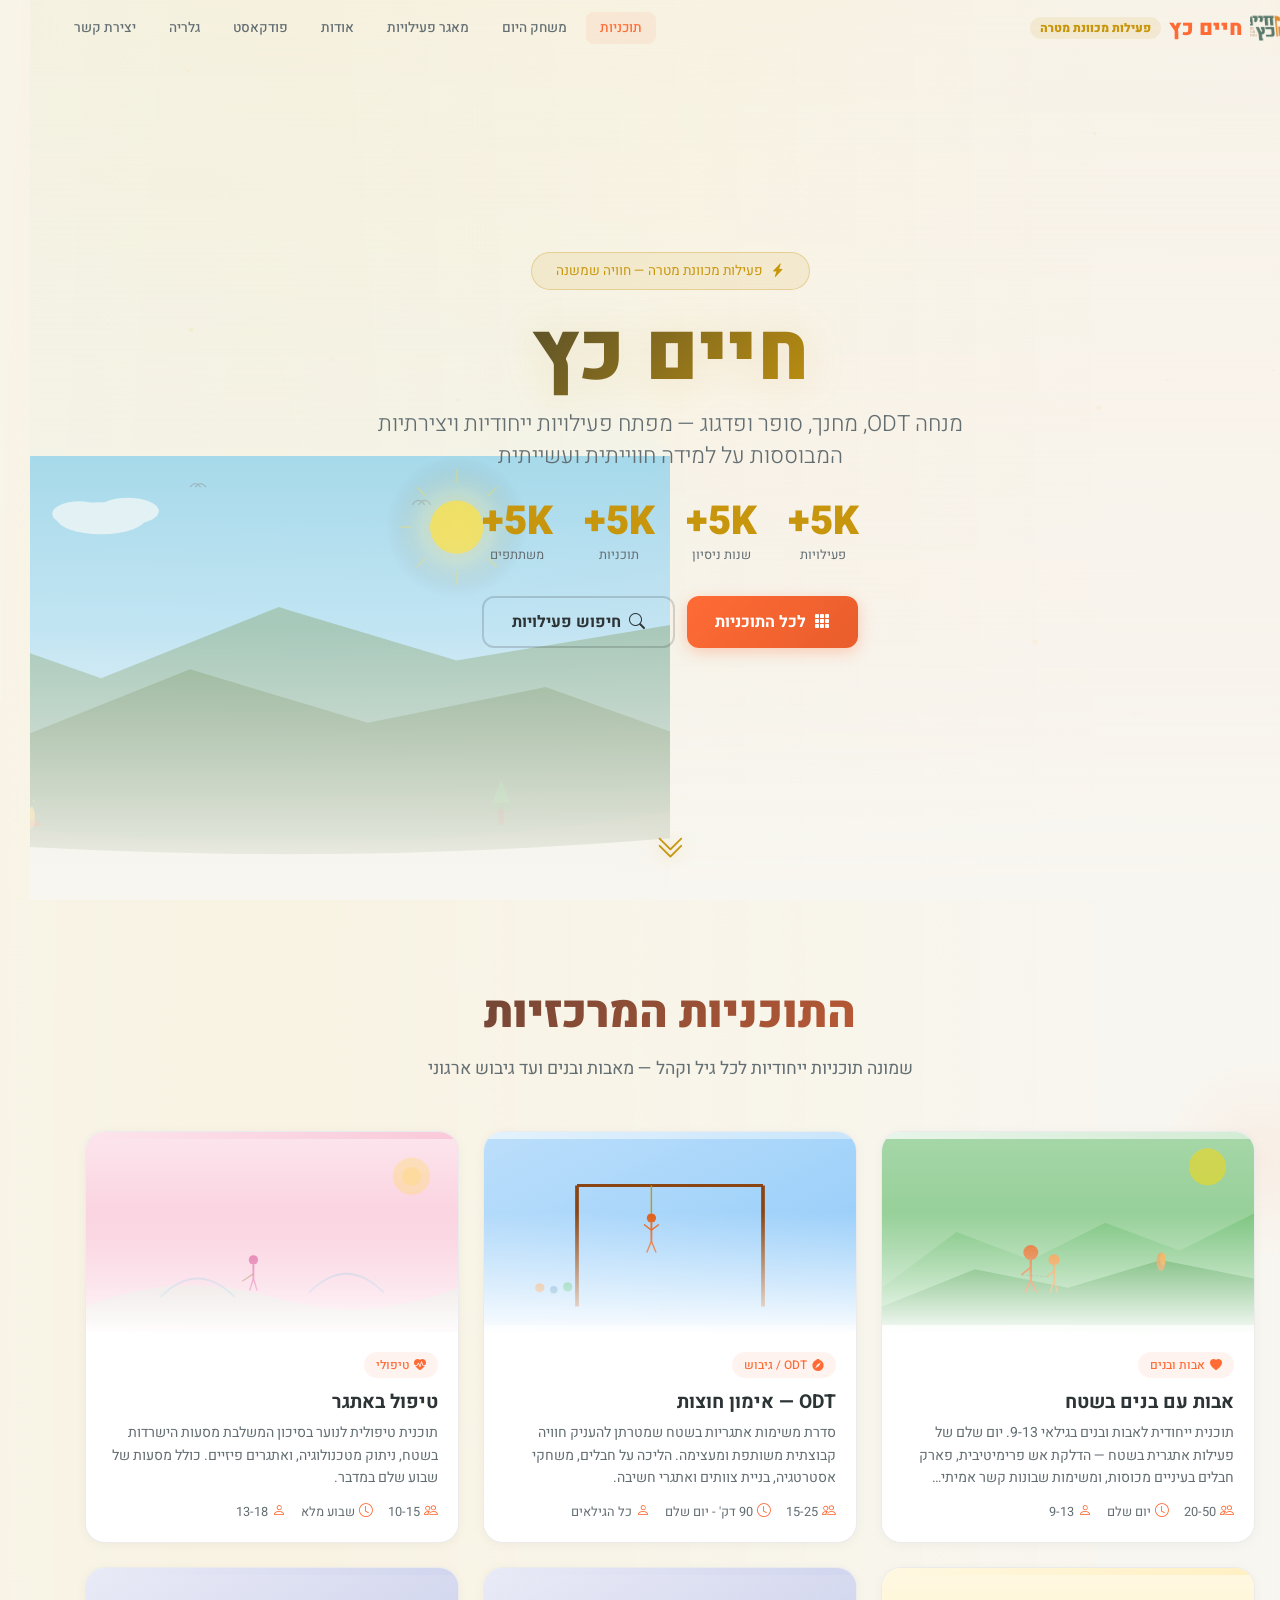
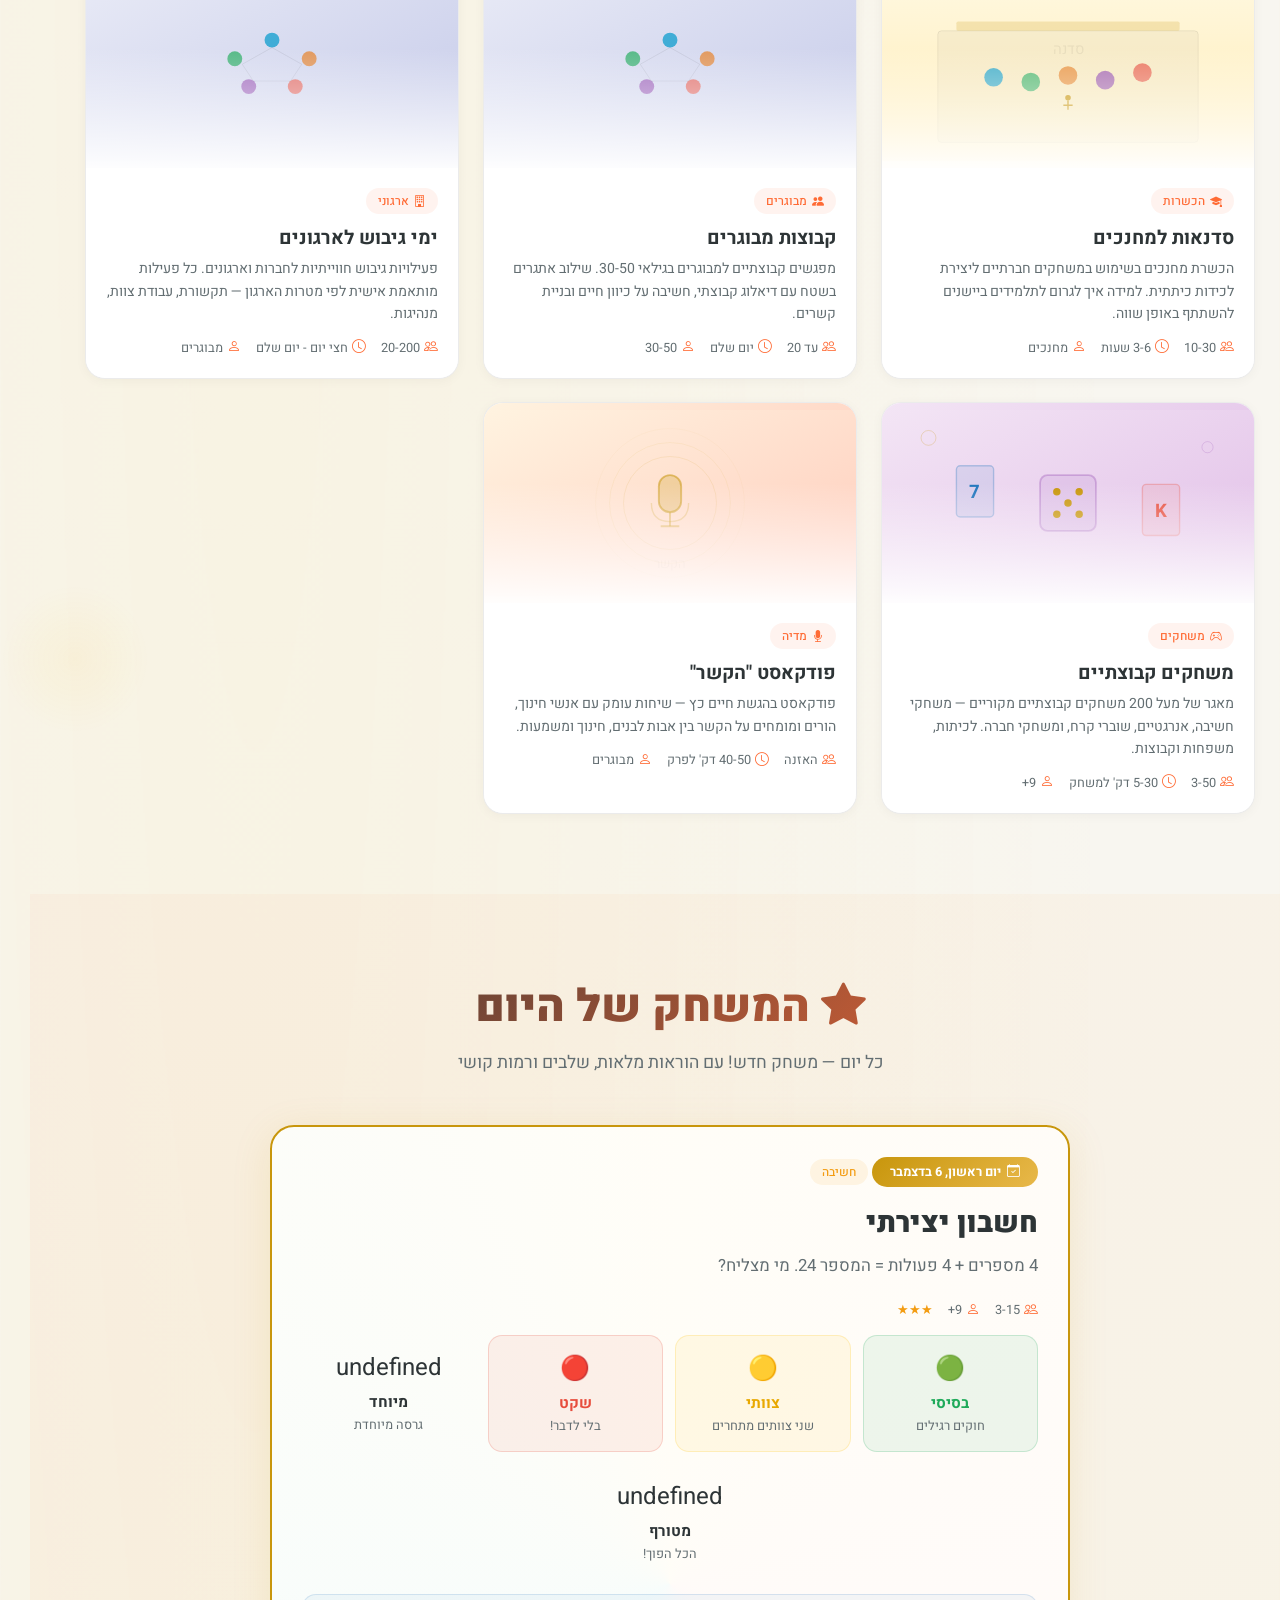
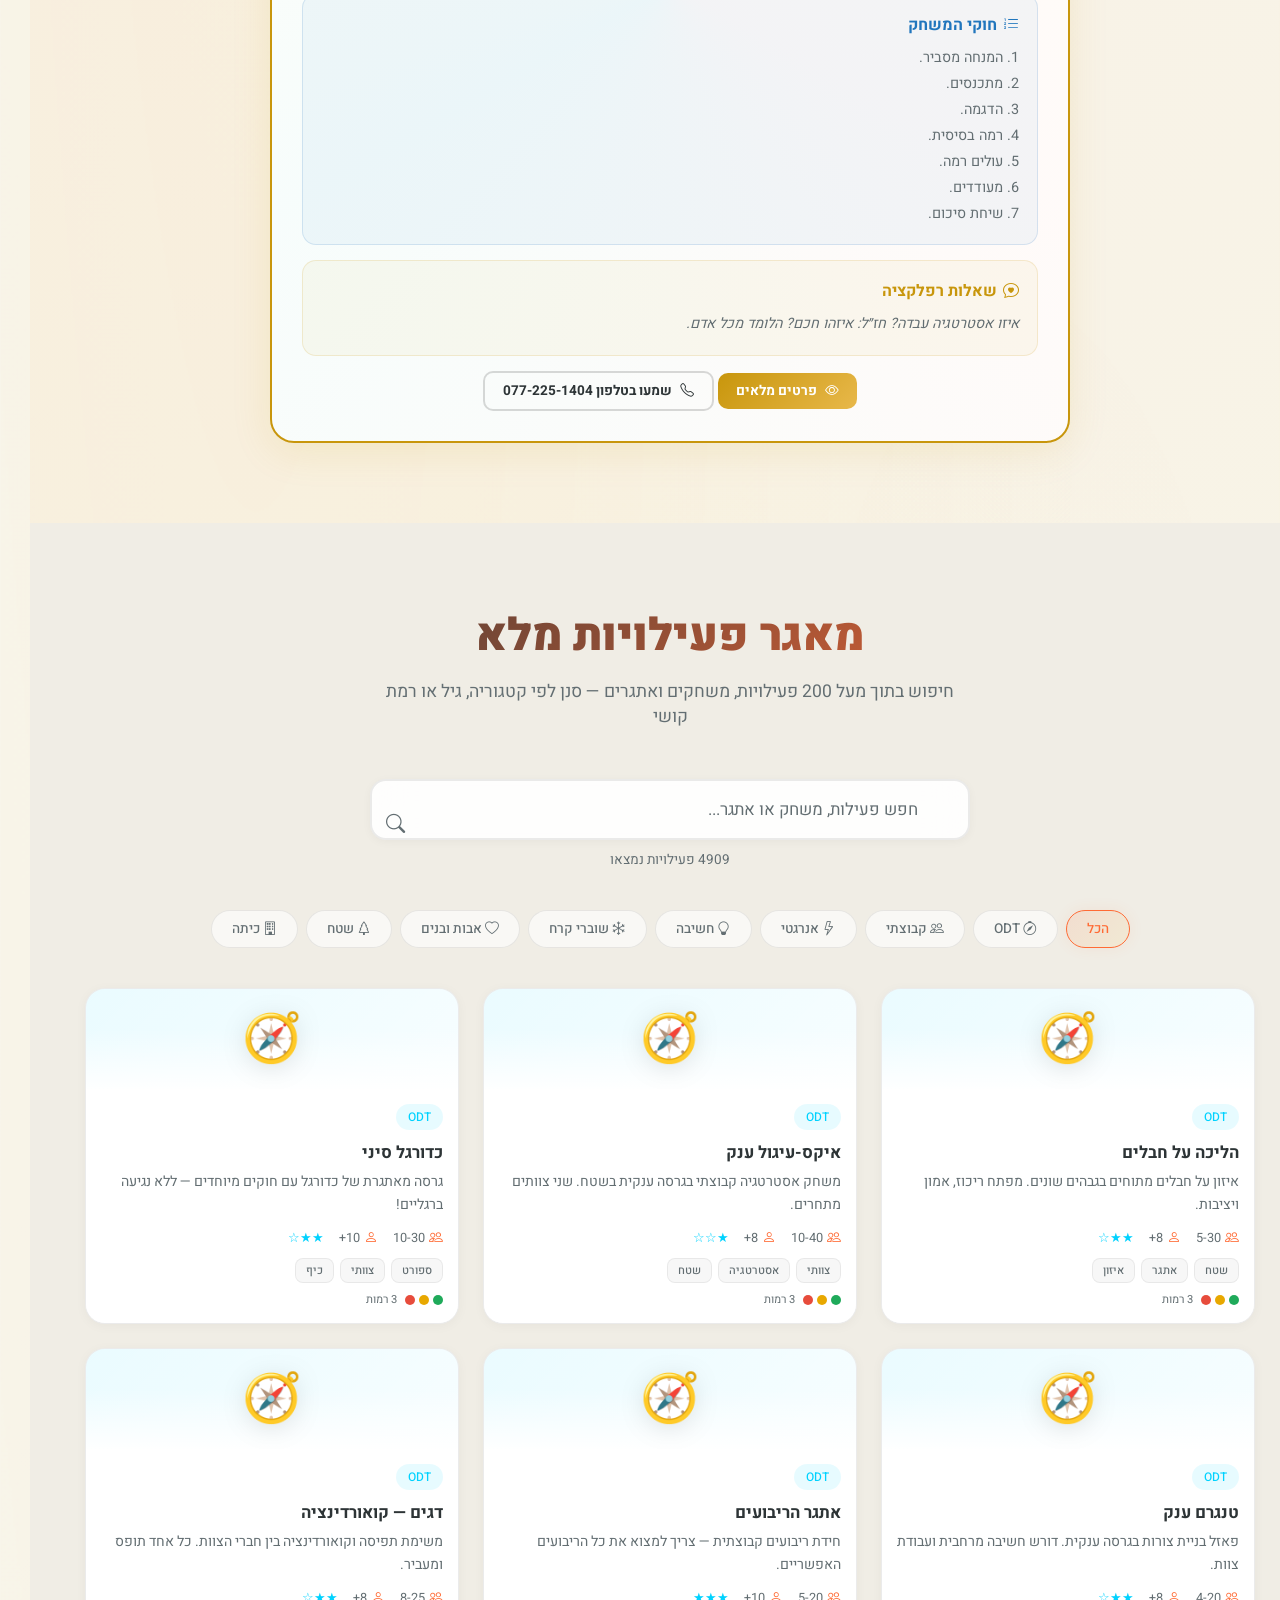
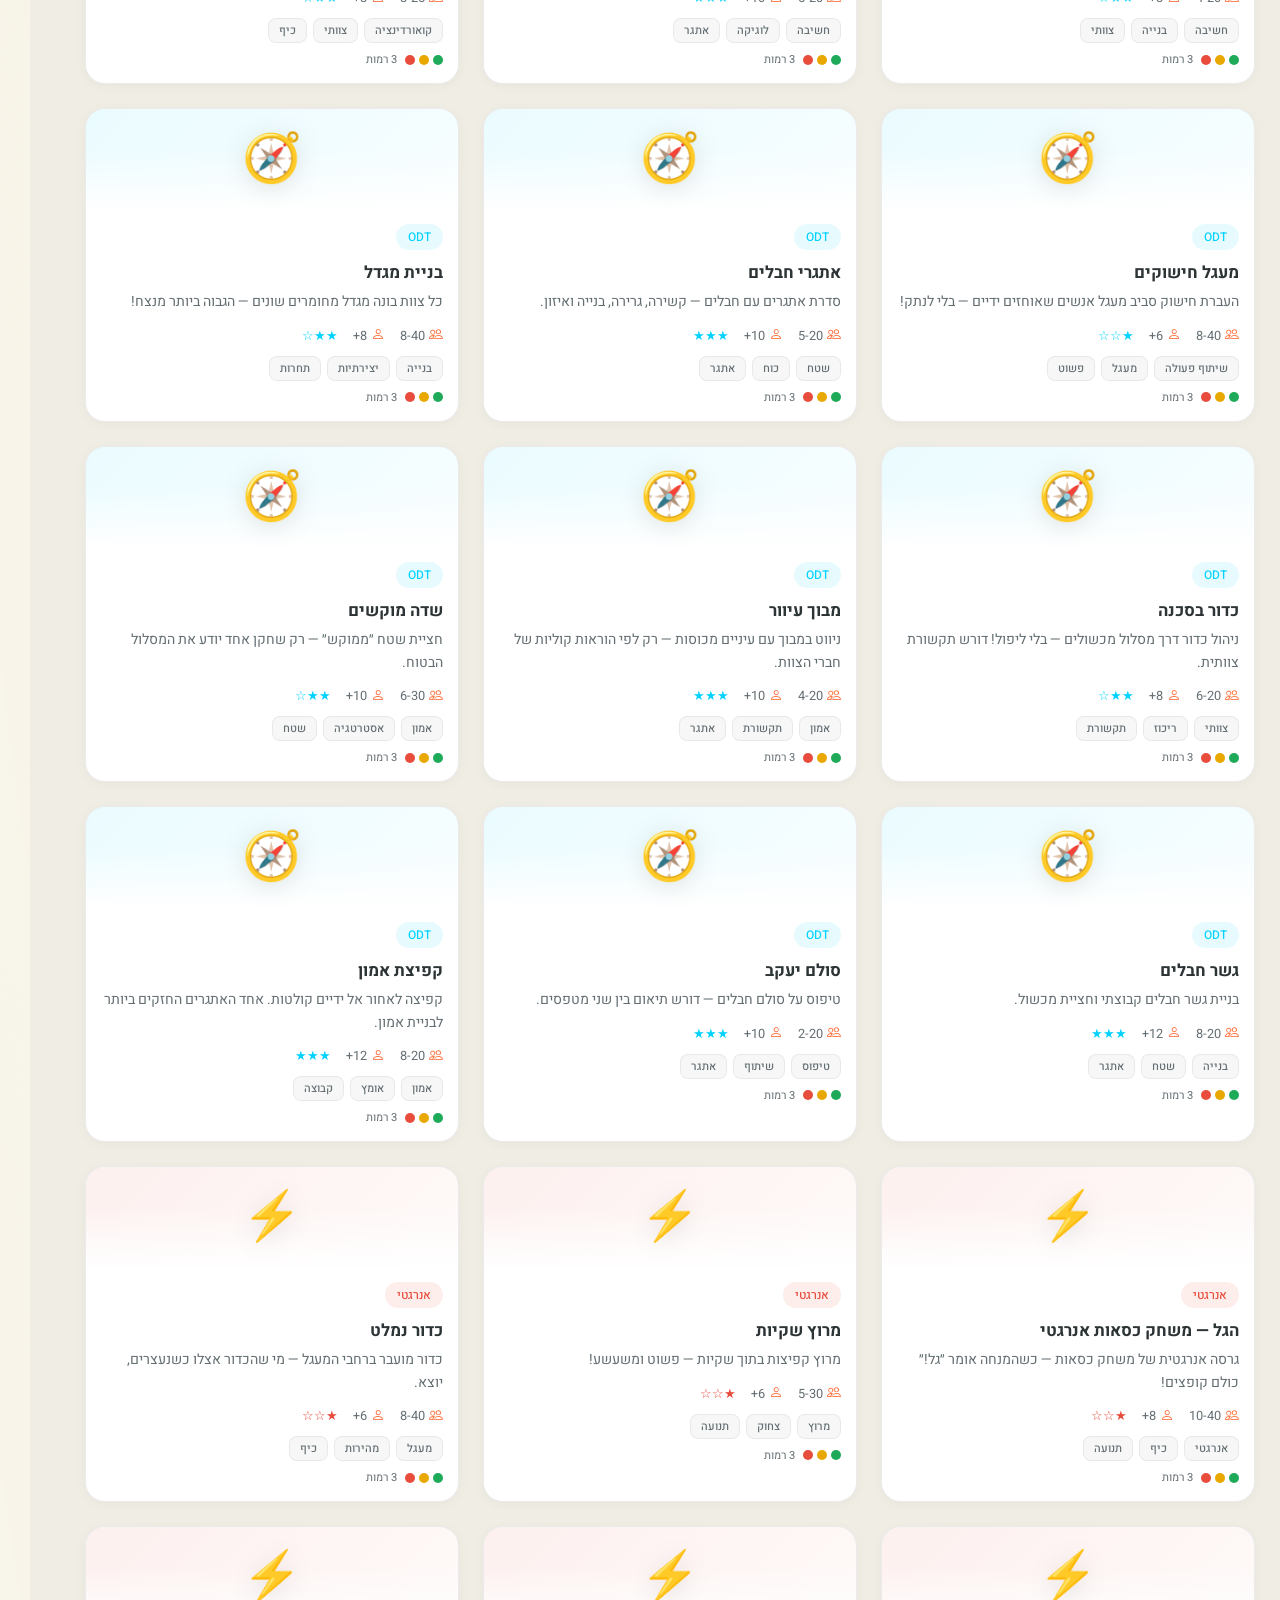
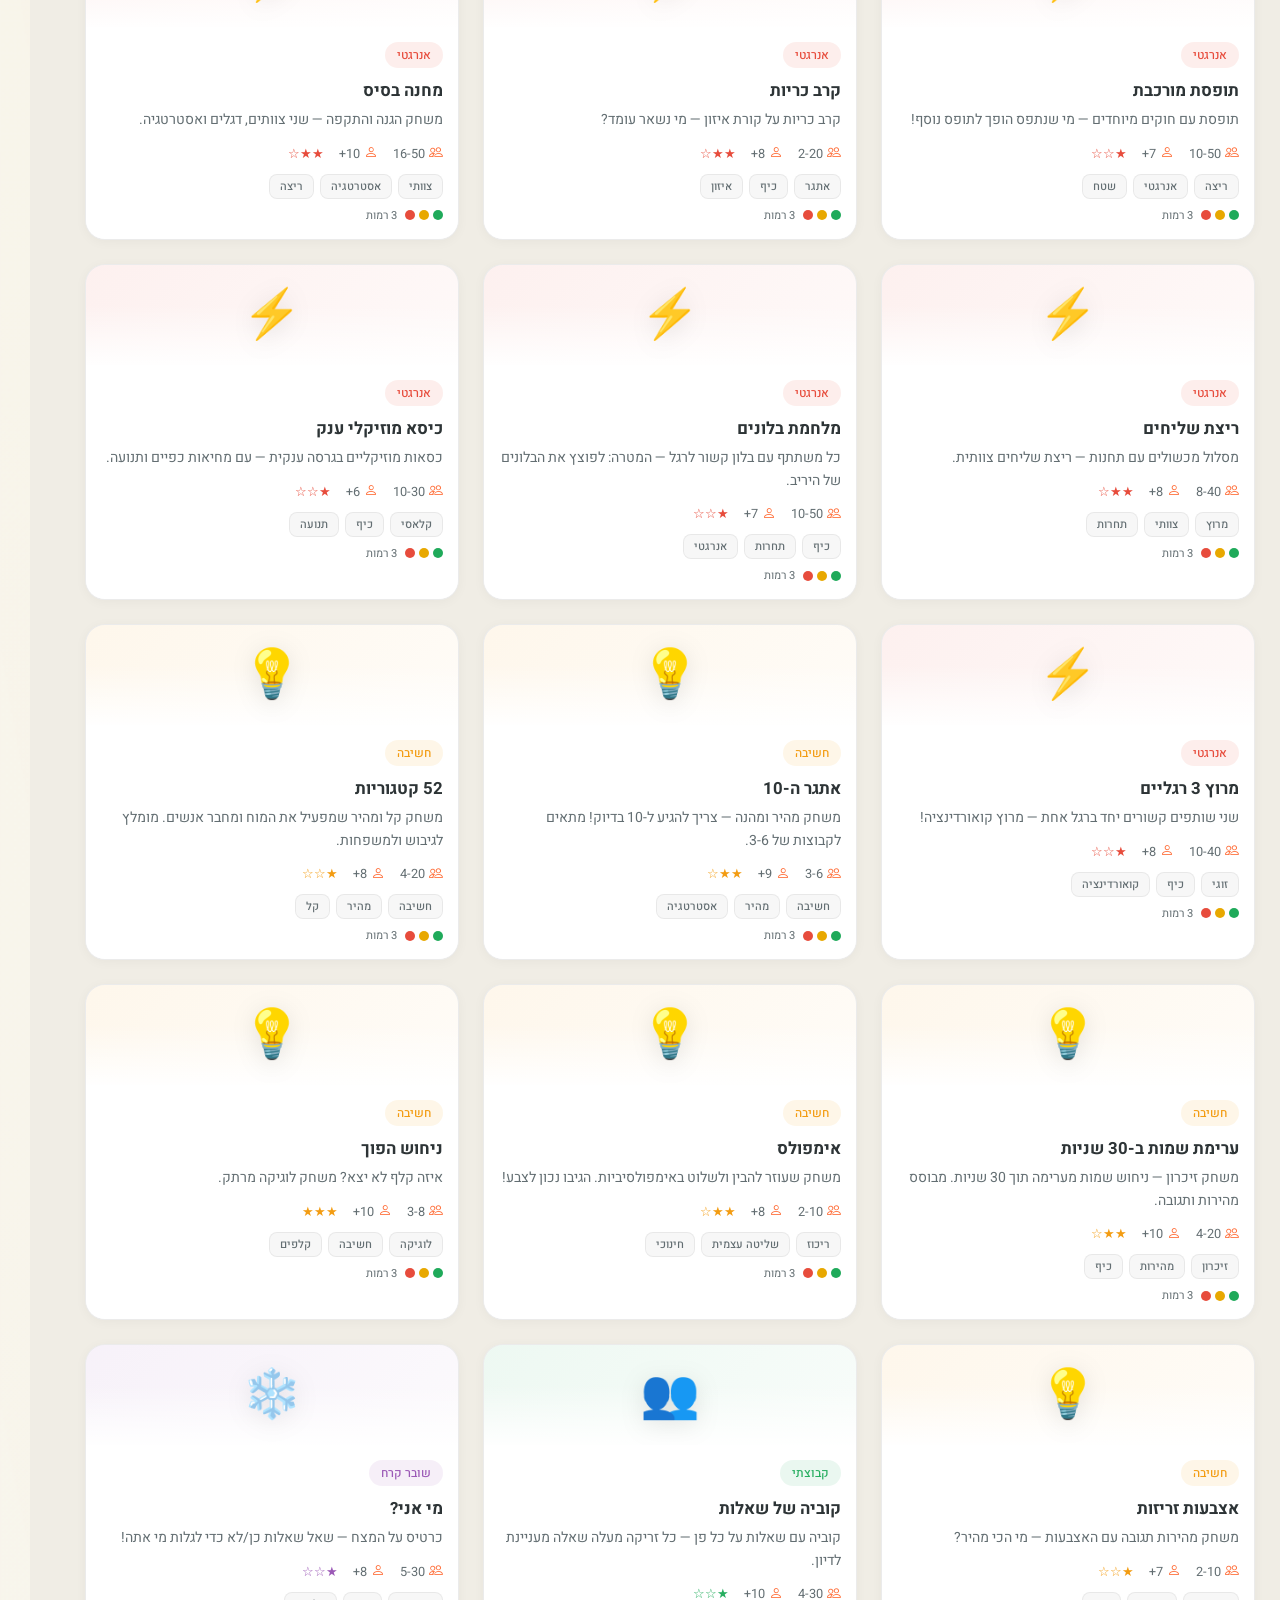
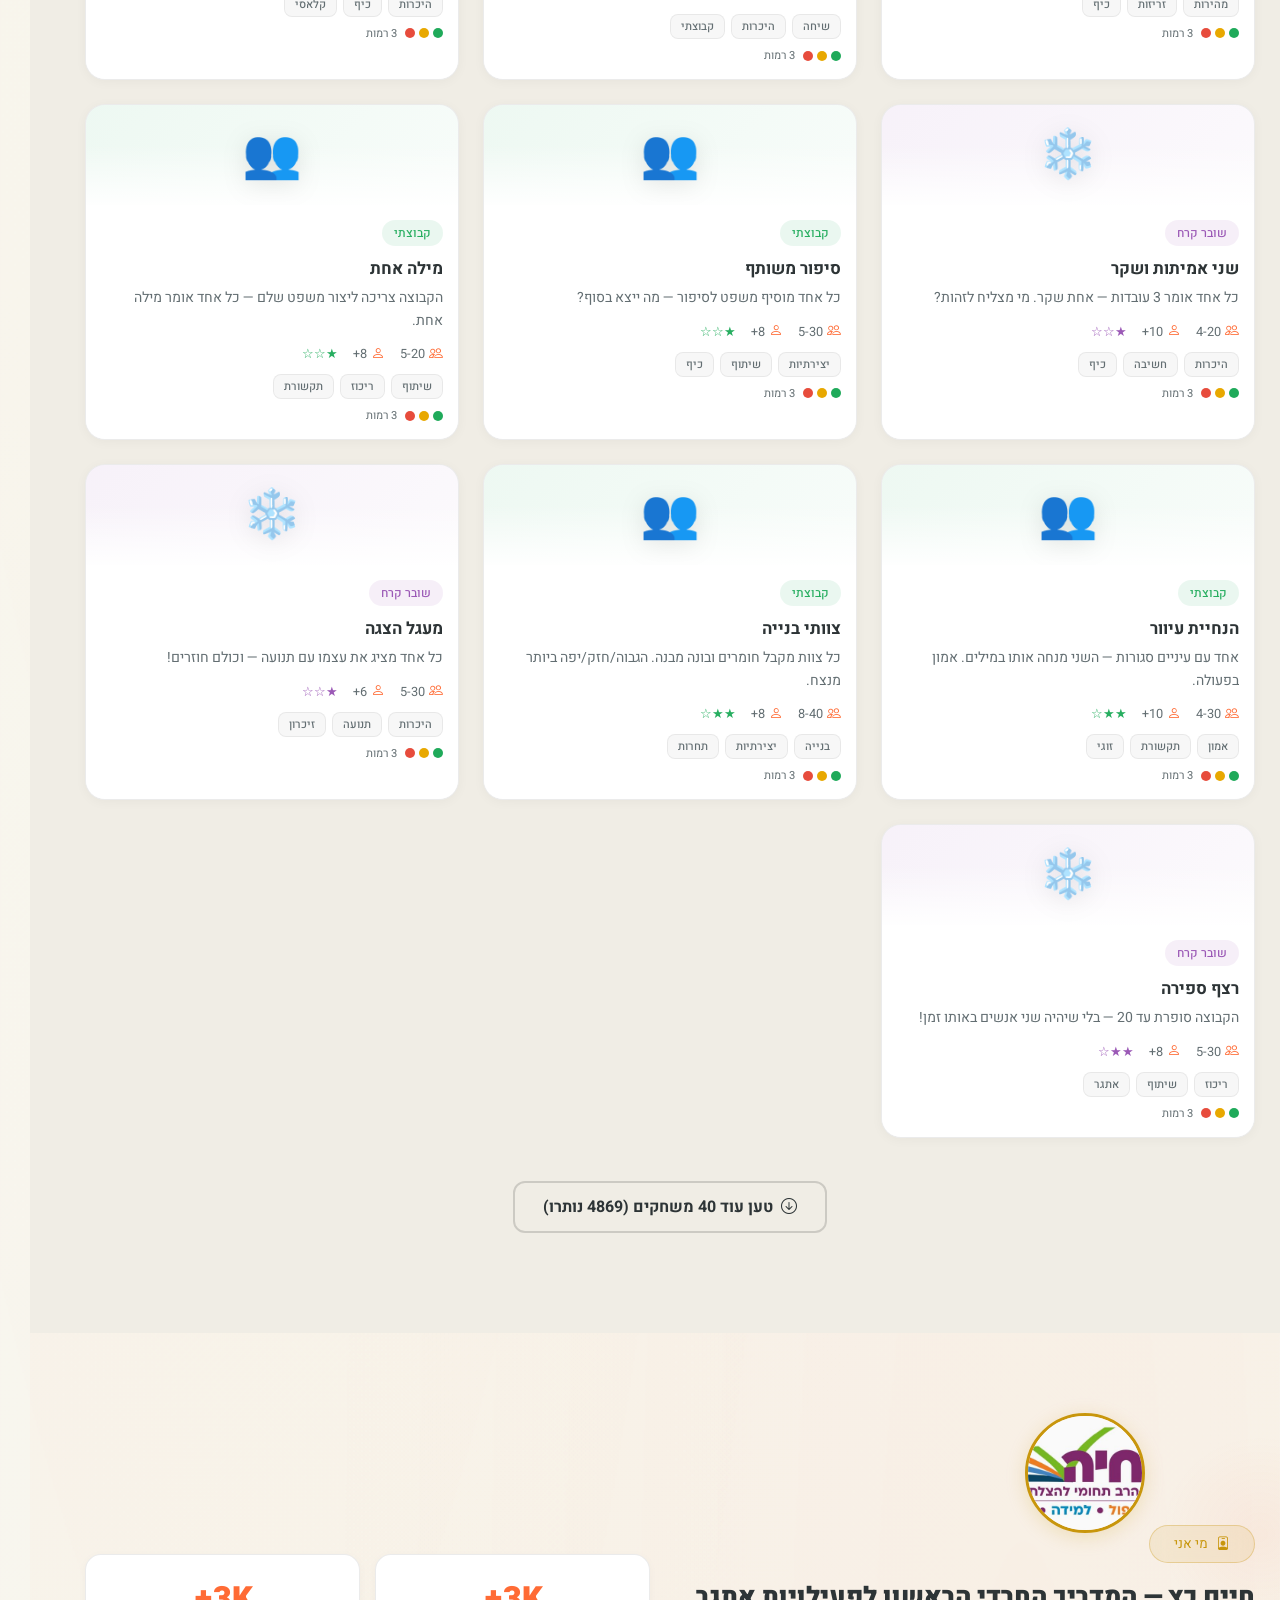
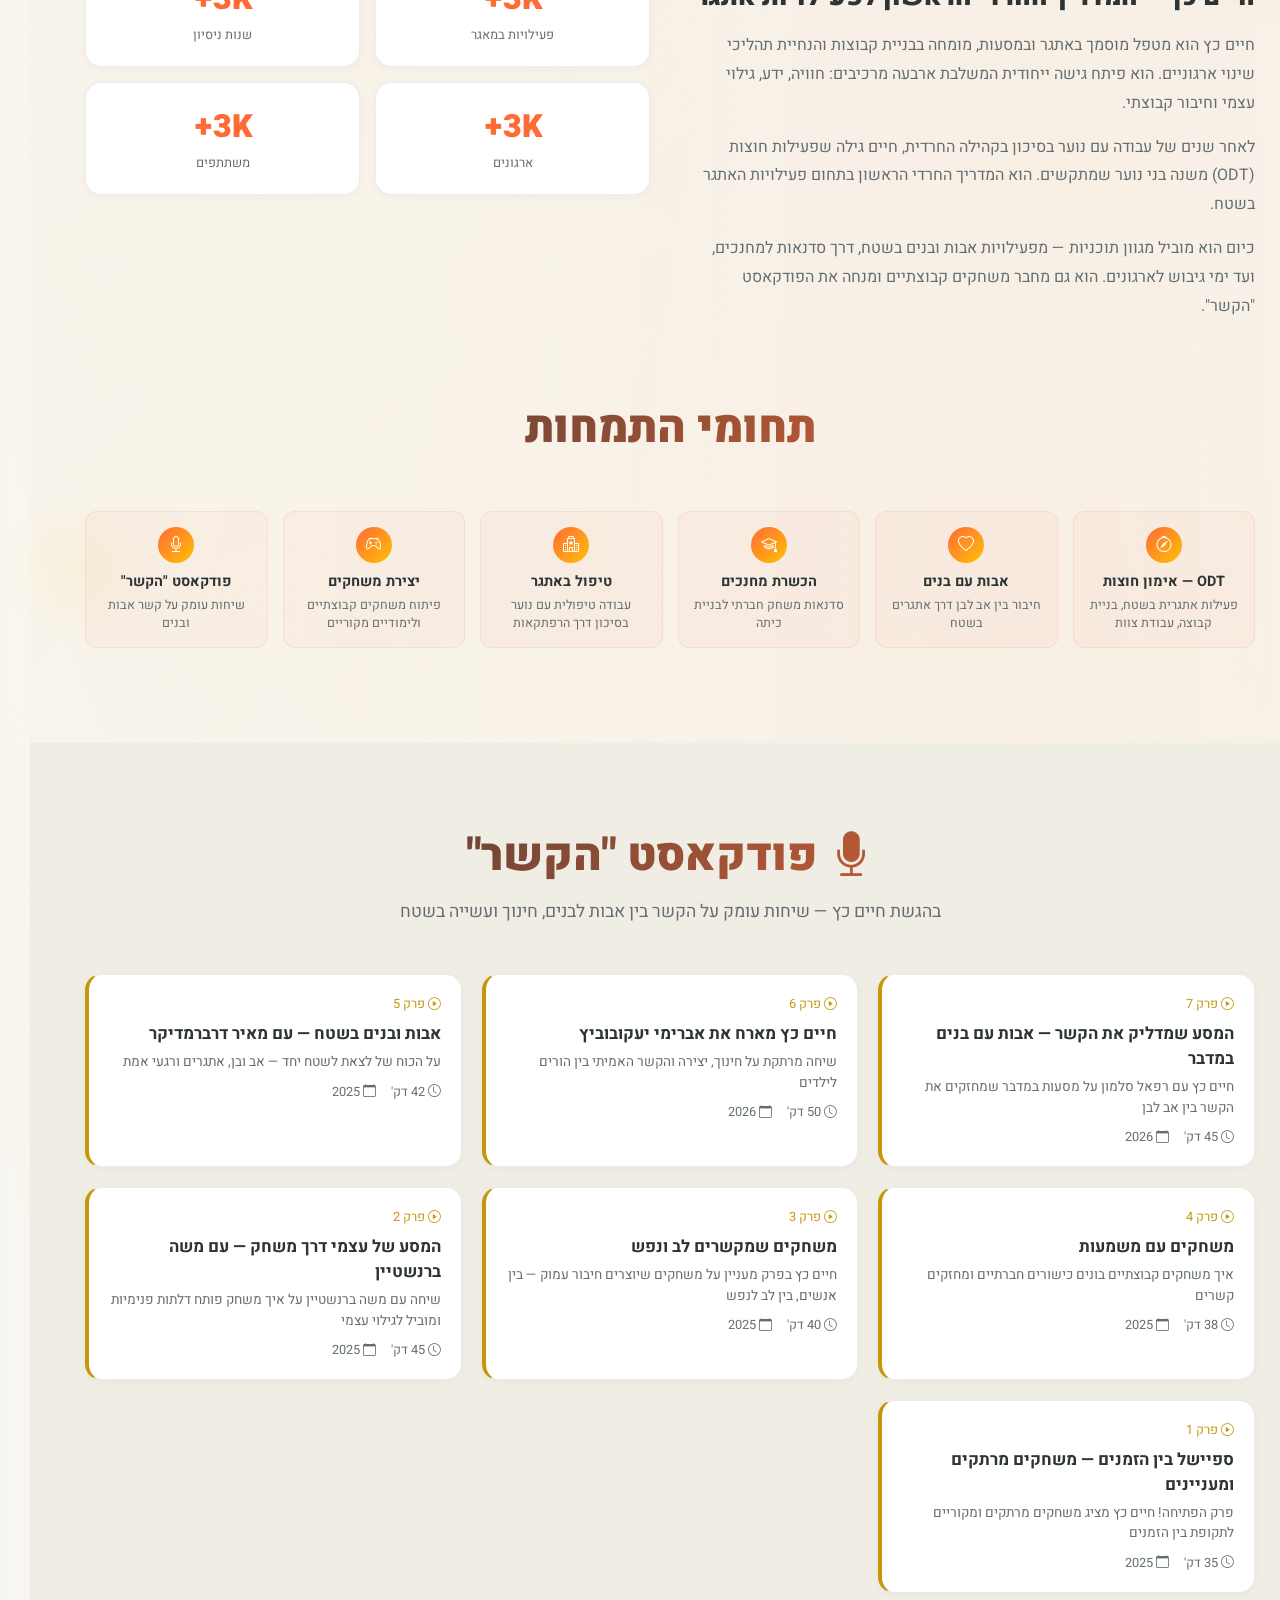
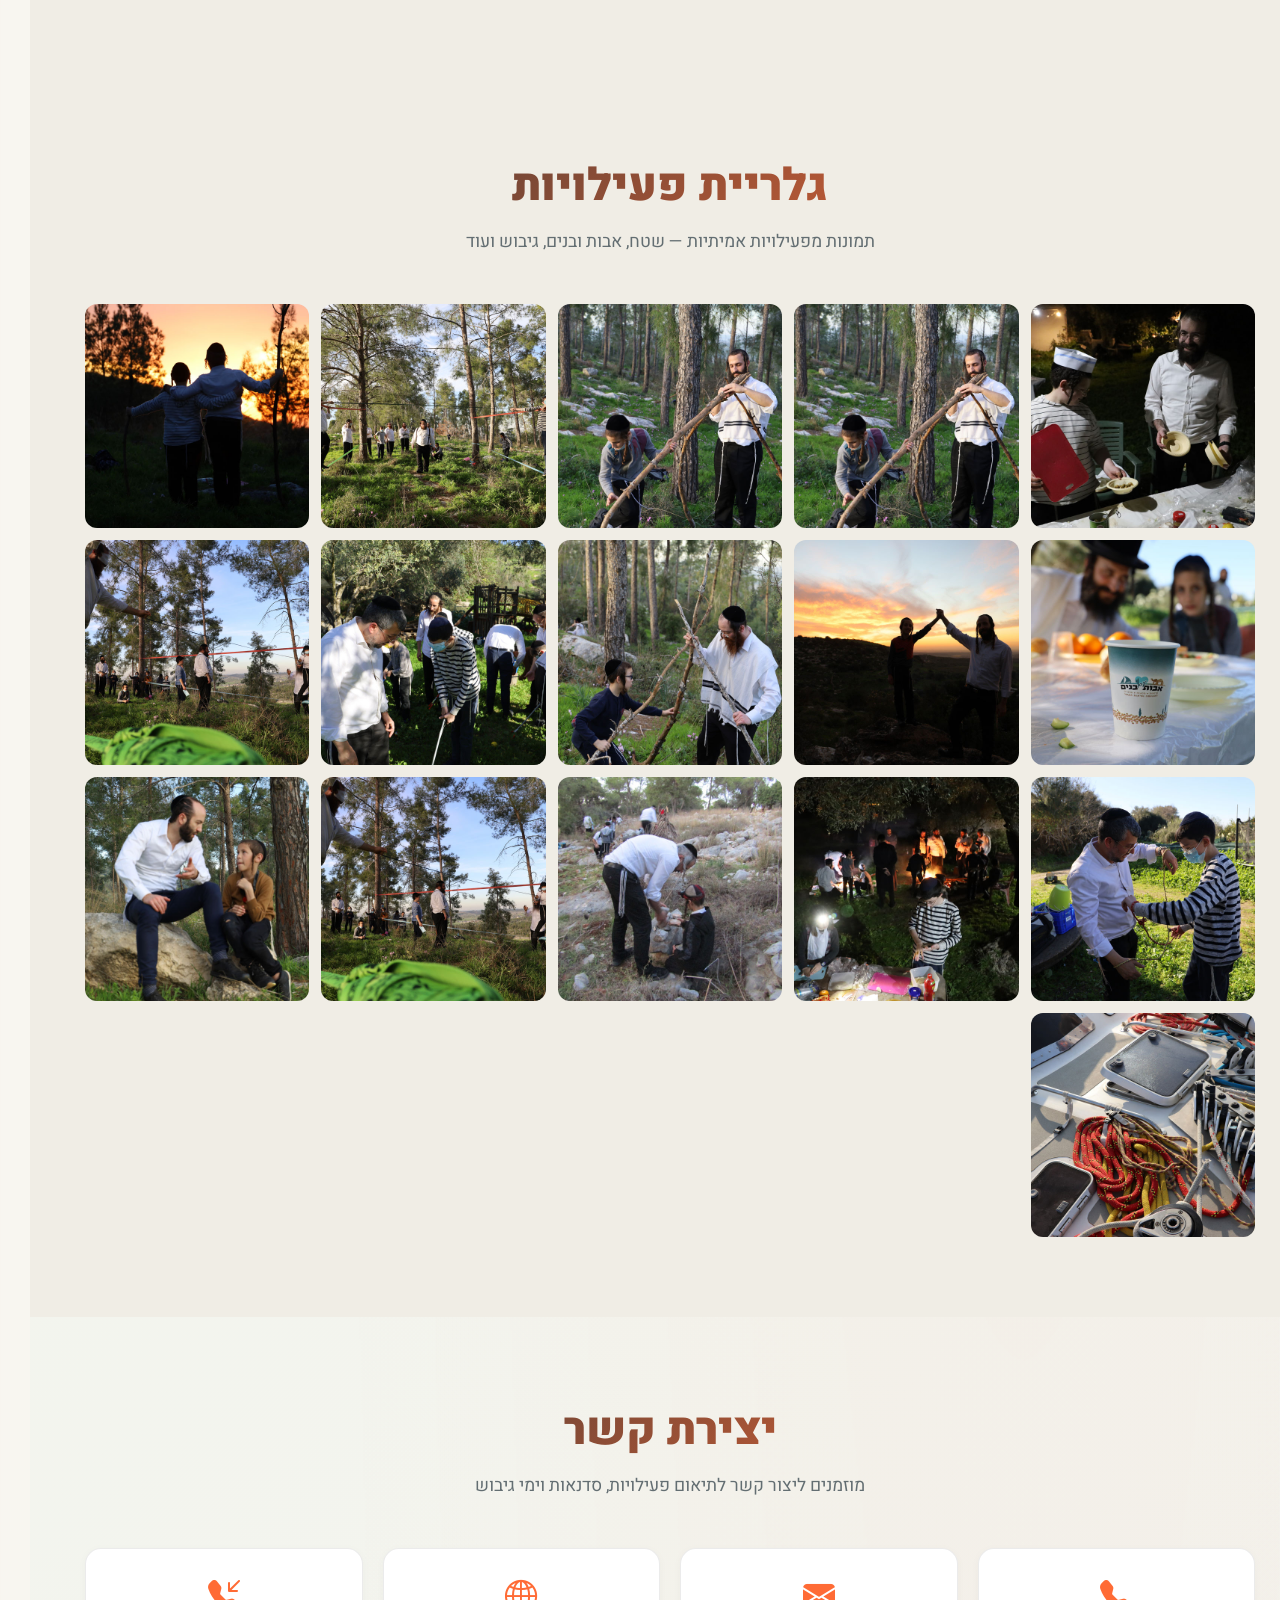
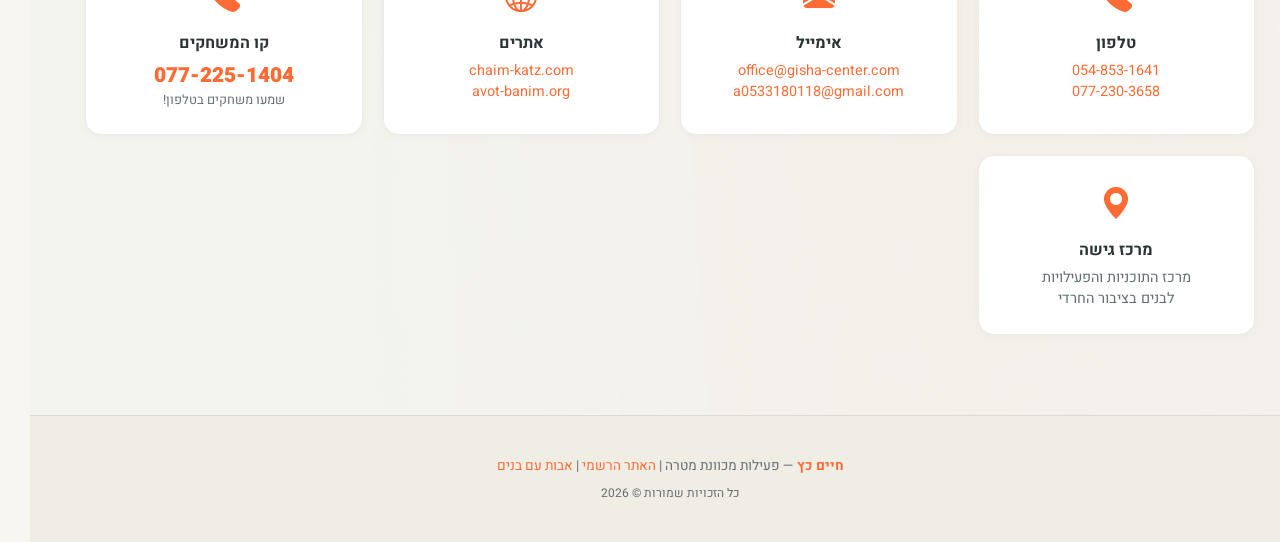
==== commit 11e9a5a9: "4909 unique games, zero dupes, all with real descriptions" ====
--- a/index.html
+++ b/index.html
@@ -608,10 +608,10 @@
       המבוססות על למידה חווייתית ועשייתית
     </p>
     <div class="hero-stats">
-      <div class="hero-stat"><span class="num" data-count="5000">0</span><span class="label">פעילויות</span></div>
-      <div class="hero-stat"><span class="num" data-count="5000">0</span><span class="label">שנות ניסיון</span></div>
-      <div class="hero-stat"><span class="num" data-count="5000">0</span><span class="label">תוכניות</span></div>
-      <div class="hero-stat"><span class="num" data-count="5000">0</span><span class="label">משתתפים</span></div>
+      <div class="hero-stat"><span class="num" data-count="4909">0</span><span class="label">פעילויות</span></div>
+      <div class="hero-stat"><span class="num" data-count="4909">0</span><span class="label">שנות ניסיון</span></div>
+      <div class="hero-stat"><span class="num" data-count="4909">0</span><span class="label">תוכניות</span></div>
+      <div class="hero-stat"><span class="num" data-count="4909">0</span><span class="label">משתתפים</span></div>
     </div>
     <div class="hero-cta">
       <a href="#programs" class="btn btn-primary"><i class="bi bi-grid-3x3-gap-fill"></i> לכל התוכניות</a>
@@ -707,10 +707,10 @@
         </p>
       </div>
       <div class="about-stats">
-        <div class="about-stat"><span class="num" data-count="5000">0</span><span class="label">פעילויות במאגר</span></div>
-        <div class="about-stat"><span class="num" data-count="5000">0</span><span class="label">שנות ניסיון</span></div>
-        <div class="about-stat"><span class="num" data-count="5000">0</span><span class="label">ארגונים</span></div>
-        <div class="about-stat"><span class="num" data-count="5000">0</span><span class="label">משתתפים</span></div>
+        <div class="about-stat"><span class="num" data-count="4909">0</span><span class="label">פעילויות במאגר</span></div>
+        <div class="about-stat"><span class="num" data-count="4909">0</span><span class="label">שנות ניסיון</span></div>
+        <div class="about-stat"><span class="num" data-count="4909">0</span><span class="label">ארגונים</span></div>
+        <div class="about-stat"><span class="num" data-count="4909">0</span><span class="label">משתתפים</span></div>
       </div>
     </div>
 
@@ -1432,97 +1432,6 @@
   {name:'מתכון סודי',cat:'fathers',desc:'אב ובן ממציאים מתכון חדש מחומרים שיש — ומכינים!',ages:'8-13',participants:'זוגות',difficulty:1,tags:['בישול','יצירתיות'],subcat:'בנייה',rules:'1. המנחה מסביר.\n2. מתכנסים.\n3. הדגמה.\n4. רמה בסיסית.\n5. עולים רמה.\n6. מעודדים.\n7. שיחת סיכום.',reflection:'מה הרגשתם ביחד? חז״ל: כבד את אביך.',levels:[{name:'בסיסי',desc:'חוקים רגילים'},{name:'צוותי',desc:'שני צוותים מתחרים'},{name:'שקט',desc:'בלי לדבר!'},{name:'מיוחד',desc:'גרסה מיוחדת'},{name:'מטורף',desc:'הכל הפוך!'}],mood:[]},
   {name:'ספר הזיכרונות',cat:'fathers',desc:'אב ובן כותבים 10 זיכרונות משותפים — עם ציורים!',ages:'8-13',participants:'זוגות',difficulty:1,tags:['כתיבה','זיכרון'],subcat:'שיחה',rules:'1. המנחה מסביר.\n2. מתכנסים.\n3. הדגמה.\n4. רמה בסיסית.\n5. עולים רמה.\n6. מעודדים.\n7. שיחת סיכום.',reflection:'מה הרגשתם ביחד? חז״ל: כבד את אביך.',levels:[{name:'בסיסי',desc:'חוקים רגילים'},{name:'צוותי',desc:'שני צוותים מתחרים'},{name:'שקט',desc:'בלי לדבר!'},{name:'מיוחד',desc:'גרסה מיוחדת'},{name:'מטורף',desc:'הכל הפוך!'}],mood:[]},
   {name:'מרוץ ניווט',cat:'outdoor',desc:'5 נקודות בשטח עם מפה — מי מוצא את כולן ראשון?',ages:'10+',participants:'4-20',difficulty:2,tags:['ניווט','תחרות'],subcat:'ניווט',rules:'1. המנחה מסביר.\n2. מתכנסים.\n3. הדגמה.\n4. רמה בסיסית.\n5. עולים רמה.\n6. מעודדים.\n7. שיחת סיכום.',reflection:'מה גיליתם בטבע? חז״ל: מה רבו מעשיך.',levels:[{name:'בסיסי',desc:'חוקים רגילים'},{name:'צוותי',desc:'שני צוותים מתחרים'},{name:'שקט',desc:'בלי לדבר!'},{name:'מיוחד',desc:'גרסה מיוחדת'},{name:'מטורף',desc:'הכל הפוך!'}],mood:[]},
-  {name:'בניית מלכודת מים',cat:'outdoor',desc:'בנו מערכת שמעבירה מים ממקום למקום — בלי צינורות!',ages:'9+',participants:'4-20',difficulty:2,tags:['בנייה','מים'],subcat:'בנייה',rules:'1. המנחה מסביר.\n2. מתכנסים.\n3. הדגמה.\n4. רמה בסיסית.\n5. עולים רמה.\n6. מעודדים.\n7. שיחת סיכום.',reflection:'מה גיליתם בטבע? חז״ל: מה רבו מעשיך.',levels:[{name:'בסיסי',desc:'חוקים רגילים'},{name:'צוותי',desc:'שני צוותים מתחרים'},{name:'שקט',desc:'בלי לדבר!'},{name:'מיוחד',desc:'גרסה מיוחדת'},{name:'מטורף',desc:'הכל הפוך!'}],mood:[]},
-  {name:'יצירה מהטבע',cat:'outdoor',desc:'אספו חומרים מהטבע ובנו יצירת אמנות — הקבוצה מצביעה!',ages:'7+',participants:'4-25',difficulty:1,tags:['יצירה','טבע'],subcat:'בנייה',rules:'1. המנחה מסביר.\n2. מתכנסים.\n3. הדגמה.\n4. רמה בסיסית.\n5. עולים רמה.\n6. מעודדים.\n7. שיחת סיכום.',reflection:'מה גיליתם בטבע? חז״ל: מה רבו מעשיך.',levels:[{name:'בסיסי',desc:'חוקים רגילים'},{name:'צוותי',desc:'שני צוותים מתחרים'},{name:'שקט',desc:'בלי לדבר!'},{name:'מיוחד',desc:'גרסה מיוחדת'},{name:'מטורף',desc:'הכל הפוך!'}],mood:[]},
-  {name:'שביל החושים',cat:'outdoor',desc:'מסלול יחף על חול, עשב, אבנים, מים — חוויה חושית!',ages:'7+',participants:'4-25',difficulty:1,tags:['חושים','טבע'],subcat:'חושים',rules:'1. המנחה מסביר.\n2. מתכנסים.\n3. הדגמה.\n4. רמה בסיסית.\n5. עולים רמה.\n6. מעודדים.\n7. שיחת סיכום.',reflection:'מה גיליתם בטבע? חז״ל: מה רבו מעשיך.',levels:[{name:'בסיסי',desc:'חוקים רגילים'},{name:'צוותי',desc:'שני צוותים מתחרים'},{name:'שקט',desc:'בלי לדבר!'},{name:'מיוחד',desc:'גרסה מיוחדת'},{name:'מטורף',desc:'הכל הפוך!'}],mood:[]},
-  {name:'מפת כוכבים',cat:'outdoor',desc:'בלילה — זיהוי 5 כוכבים ומזלות. המנחה מסביר.',ages:'9+',participants:'4-25',difficulty:1,tags:['כוכבים','לילה'],subcat:'חקירה',rules:'1. המנחה מסביר.\n2. מתכנסים.\n3. הדגמה.\n4. רמה בסיסית.\n5. עולים רמה.\n6. מעודדים.\n7. שיחת סיכום.',reflection:'מה גיליתם בטבע? חז״ל: מה רבו מעשיך.',levels:[{name:'בסיסי',desc:'חוקים רגילים'},{name:'צוותי',desc:'שני צוותים מתחרים'},{name:'שקט',desc:'בלי לדבר!'},{name:'מיוחד',desc:'גרסה מיוחדת'},{name:'מטורף',desc:'הכל הפוך!'}],mood:[]},
-  {name:'בניית סכר',cat:'outdoor',desc:'בנו סכר בנחל מאבנים — מי בונה את הגבוה ביותר?',ages:'8+',participants:'4-20',difficulty:2,tags:['בנייה','מים'],subcat:'בנייה',rules:'1. המנחה מסביר.\n2. מתכנסים.\n3. הדגמה.\n4. רמה בסיסית.\n5. עולים רמה.\n6. מעודדים.\n7. שיחת סיכום.',reflection:'מה גיליתם בטבע? חז״ל: מה רבו מעשיך.',levels:[{name:'בסיסי',desc:'חוקים רגילים'},{name:'צוותי',desc:'שני צוותים מתחרים'},{name:'שקט',desc:'בלי לדבר!'},{name:'מיוחד',desc:'גרסה מיוחדת'},{name:'מטורף',desc:'הכל הפוך!'}],mood:[]},
-  {name:'תצפית שקט',cat:'outdoor',desc:'10 דקות של שקט מוחלט בטבע — כל אחד כותב מה ראה ושמע.',ages:'8+',participants:'4-25',difficulty:1,tags:['שקט','טבע'],subcat:'חושים',rules:'1. המנחה מסביר.\n2. מתכנסים.\n3. הדגמה.\n4. רמה בסיסית.\n5. עולים רמה.\n6. מעודדים.\n7. שיחת סיכום.',reflection:'מה גיליתם בטבע? חז״ל: מה רבו מעשיך.',levels:[{name:'בסיסי',desc:'חוקים רגילים'},{name:'צוותי',desc:'שני צוותים מתחרים'},{name:'שקט',desc:'בלי לדבר!'},{name:'מיוחד',desc:'גרסה מיוחדת'},{name:'מטורף',desc:'הכל הפוך!'}],mood:[]},
-  {name:'חקר עצים',cat:'outdoor',desc:'כל צוות בוחר עץ — מודדים, מציירים, מזהים. מי יודע הכי הרבה?',ages:'8+',participants:'4-25',difficulty:1,tags:['עצים','חקירה'],subcat:'חקירה',rules:'1. המנחה מסביר.\n2. מתכנסים.\n3. הדגמה.\n4. רמה בסיסית.\n5. עולים רמה.\n6. מעודדים.\n7. שיחת סיכום.',reflection:'מה גיליתם בטבע? חז״ל: מה רבו מעשיך.',levels:[{name:'בסיסי',desc:'חוקים רגילים'},{name:'צוותי',desc:'שני צוותים מתחרים'},{name:'שקט',desc:'בלי לדבר!'},{name:'מיוחד',desc:'גרסה מיוחדת'},{name:'מטורף',desc:'הכל הפוך!'}],mood:[]},
-  {name:'מסלול ריחות',cat:'outdoor',desc:'5 תחנות עם ריחות שונים בטבע — מי מזהה הכי הרבה?',ages:'7+',participants:'4-25',difficulty:1,tags:['ריח','חושים'],subcat:'חושים',rules:'1. המנחה מסביר.\n2. מתכנסים.\n3. הדגמה.\n4. רמה בסיסית.\n5. עולים רמה.\n6. מעודדים.\n7. שיחת סיכום.',reflection:'מה גיליתם בטבע? חז״ל: מה רבו מעשיך.',levels:[{name:'בסיסי',desc:'חוקים רגילים'},{name:'צוותי',desc:'שני צוותים מתחרים'},{name:'שקט',desc:'בלי לדבר!'},{name:'מיוחד',desc:'גרסה מיוחדת'},{name:'מטורף',desc:'הכל הפוך!'}],mood:[]},
-  {name:'בניית תצפית',cat:'outdoor',desc:'בנו נקודת תצפית מענפים — גבוהה ויציבה!',ages:'10+',participants:'4-15',difficulty:2,tags:['בנייה','גובה'],subcat:'בנייה',rules:'1. המנחה מסביר.\n2. מתכנסים.\n3. הדגמה.\n4. רמה בסיסית.\n5. עולים רמה.\n6. מעודדים.\n7. שיחת סיכום.',reflection:'מה גיליתם בטבע? חז״ל: מה רבו מעשיך.',levels:[{name:'בסיסי',desc:'חוקים רגילים'},{name:'צוותי',desc:'שני צוותים מתחרים'},{name:'שקט',desc:'בלי לדבר!'},{name:'מיוחד',desc:'גרסה מיוחדת'},{name:'מטורף',desc:'הכל הפוך!'}],mood:[]},
-  {name:'חידון בזק',cat:'classroom',desc:'20 שאלות ב-5 דקות — מי עונה הכי מהר ונכון?',ages:'8+',participants:'10-35',difficulty:1,tags:['חידון','מהיר'],subcat:'חידון',rules:'1. המנחה מסביר.\n2. מתכנסים.\n3. הדגמה.\n4. רמה בסיסית.\n5. עולים רמה.\n6. מעודדים.\n7. שיחת סיכום.',reflection:'מה למדתם? חז״ל: עשה לך רב קנה לך חבר.',levels:[{name:'בסיסי',desc:'חוקים רגילים'},{name:'צוותי',desc:'שני צוותים מתחרים'},{name:'שקט',desc:'בלי לדבר!'},{name:'מיוחד',desc:'גרסה מיוחדת'},{name:'מטורף',desc:'הכל הפוך!'}],mood:[]},
-  {name:'מילה בונוס',cat:'classroom',desc:'מילה סודית בשיעור — מי ששומע אותה ראשון מרוויח נקודה!',ages:'7+',participants:'10-35',difficulty:1,tags:['הקשבה','כיף'],subcat:'משחק',rules:'1. המנחה מסביר.\n2. מתכנסים.\n3. הדגמה.\n4. רמה בסיסית.\n5. עולים רמה.\n6. מעודדים.\n7. שיחת סיכום.',reflection:'מה למדתם? חז״ל: עשה לך רב קנה לך חבר.',levels:[{name:'בסיסי',desc:'חוקים רגילים'},{name:'צוותי',desc:'שני צוותים מתחרים'},{name:'שקט',desc:'בלי לדבר!'},{name:'מיוחד',desc:'גרסה מיוחדת'},{name:'מטורף',desc:'הכל הפוך!'}],mood:[]},
-  {name:'דו קרב מילים',cat:'classroom',desc:'שני תלמידים — מילה מול מילה על נושא. מי נתקע ראשון?',ages:'8+',participants:'10-35',difficulty:1,tags:['מילים','תחרות'],subcat:'משחק',rules:'1. המנחה מסביר.\n2. מתכנסים.\n3. הדגמה.\n4. רמה בסיסית.\n5. עולים רמה.\n6. מעודדים.\n7. שיחת סיכום.',reflection:'מה למדתם? חז״ל: עשה לך רב קנה לך חבר.',levels:[{name:'בסיסי',desc:'חוקים רגילים'},{name:'צוותי',desc:'שני צוותים מתחרים'},{name:'שקט',desc:'בלי לדבר!'},{name:'מיוחד',desc:'גרסה מיוחדת'},{name:'מטורף',desc:'הכל הפוך!'}],mood:[]},
-  {name:'כיתה הפוכה',cat:'classroom',desc:'התלמידים שואלים שאלות — המורה צריך לענות! מי מפיל את המורה?',ages:'9+',participants:'10-35',difficulty:1,tags:['שאלות','כיף'],subcat:'דיון',rules:'1. המנחה מסביר.\n2. מתכנסים.\n3. הדגמה.\n4. רמה בסיסית.\n5. עולים רמה.\n6. מעודדים.\n7. שיחת סיכום.',reflection:'מה למדתם? חז״ל: עשה לך רב קנה לך חבר.',levels:[{name:'בסיסי',desc:'חוקים רגילים'},{name:'צוותי',desc:'שני צוותים מתחרים'},{name:'שקט',desc:'בלי לדבר!'},{name:'מיוחד',desc:'גרסה מיוחדת'},{name:'מטורף',desc:'הכל הפוך!'}],mood:[]},
-  {name:'מילוי חסר',cat:'classroom',desc:'משפט עם מילים חסרות — כל צוות משלים בצורה הכי יצירתית!',ages:'8+',participants:'10-35',difficulty:1,tags:['מילים','יצירתיות'],subcat:'כתיבה',rules:'1. המנחה מסביר.\n2. מתכנסים.\n3. הדגמה.\n4. רמה בסיסית.\n5. עולים רמה.\n6. מעודדים.\n7. שיחת סיכום.',reflection:'מה למדתם? חז״ל: עשה לך רב קנה לך חבר.',levels:[{name:'בסיסי',desc:'חוקים רגילים'},{name:'צוותי',desc:'שני צוותים מתחרים'},{name:'שקט',desc:'בלי לדבר!'},{name:'מיוחד',desc:'גרסה מיוחדת'},{name:'מטורף',desc:'הכל הפוך!'}],mood:[]},
-  {name:'ציור על הגב',cat:'classroom',desc:'אחד מצייר על הגב של חברו — השני מנחש מה!',ages:'7+',participants:'10-35',difficulty:1,tags:['מגע','ניחוש'],subcat:'משחק',rules:'1. המנחה מסביר.\n2. מתכנסים.\n3. הדגמה.\n4. רמה בסיסית.\n5. עולים רמה.\n6. מעודדים.\n7. שיחת סיכום.',reflection:'מה למדתם? חז״ל: עשה לך רב קנה לך חבר.',levels:[{name:'בסיסי',desc:'חוקים רגילים'},{name:'צוותי',desc:'שני צוותים מתחרים'},{name:'שקט',desc:'בלי לדבר!'},{name:'מיוחד',desc:'גרסה מיוחדת'},{name:'מטורף',desc:'הכל הפוך!'}],mood:[]},
-  {name:'שמע וצייר',cat:'classroom',desc:'המנחה מתאר מילולית — כולם מציירים. משווים תוצאות!',ages:'7+',participants:'10-35',difficulty:1,tags:['ציור','הקשבה'],subcat:'כתיבה',rules:'1. המנחה מסביר.\n2. מתכנסים.\n3. הדגמה.\n4. רמה בסיסית.\n5. עולים רמה.\n6. מעודדים.\n7. שיחת סיכום.',reflection:'מה למדתם? חז״ל: עשה לך רב קנה לך חבר.',levels:[{name:'בסיסי',desc:'חוקים רגילים'},{name:'צוותי',desc:'שני צוותים מתחרים'},{name:'שקט',desc:'בלי לדבר!'},{name:'מיוחד',desc:'גרסה מיוחדת'},{name:'מטורף',desc:'הכל הפוך!'}],mood:[]},
-  {name:'חידון ויזואלי',cat:'classroom',desc:'תמונה על הלוח ל-5 שניות — מה ראיתם? מי זוכר פרטים?',ages:'8+',participants:'10-35',difficulty:1,tags:['זיכרון','ויזואלי'],subcat:'חידון',rules:'1. המנחה מסביר.\n2. מתכנסים.\n3. הדגמה.\n4. רמה בסיסית.\n5. עולים רמה.\n6. מעודדים.\n7. שיחת סיכום.',reflection:'מה למדתם? חז״ל: עשה לך רב קנה לך חבר.',levels:[{name:'בסיסי',desc:'חוקים רגילים'},{name:'צוותי',desc:'שני צוותים מתחרים'},{name:'שקט',desc:'בלי לדבר!'},{name:'מיוחד',desc:'גרסה מיוחדת'},{name:'מטורף',desc:'הכל הפוך!'}],mood:[]},
-  {name:'סיפור מסתובב',cat:'classroom',desc:'כל תלמיד כותב שורה — מקפל ומעביר. מה יצא?',ages:'8+',participants:'10-35',difficulty:1,tags:['כתיבה','הפתעה'],subcat:'כתיבה',rules:'1. המנחה מסביר.\n2. מתכנסים.\n3. הדגמה.\n4. רמה בסיסית.\n5. עולים רמה.\n6. מעודדים.\n7. שיחת סיכום.',reflection:'מה למדתם? חז״ל: עשה לך רב קנה לך חבר.',levels:[{name:'בסיסי',desc:'חוקים רגילים'},{name:'צוותי',desc:'שני צוותים מתחרים'},{name:'שקט',desc:'בלי לדבר!'},{name:'מיוחד',desc:'גרסה מיוחדת'},{name:'מטורף',desc:'הכל הפוך!'}],mood:[]},
-  {name:'מורה מפתיע',cat:'classroom',desc:'תלמיד מלמד נושא שהמורה לא מכיר — הכיתה שופטת!',ages:'10+',participants:'10-35',difficulty:2,tags:['לימוד','הצגה'],subcat:'הצגה',rules:'1. המנחה מסביר.\n2. מתכנסים.\n3. הדגמה.\n4. רמה בסיסית.\n5. עולים רמה.\n6. מעודדים.\n7. שיחת סיכום.',reflection:'מה למדתם? חז״ל: עשה לך רב קנה לך חבר.',levels:[{name:'בסיסי',desc:'חוקים רגילים'},{name:'צוותי',desc:'שני צוותים מתחרים'},{name:'שקט',desc:'בלי לדבר!'},{name:'מיוחד',desc:'גרסה מיוחדת'},{name:'מטורף',desc:'הכל הפוך!'}],mood:[]},
-  {name:'אתגר הדלי',cat:'odt',desc:'הקבוצה מעבירה דלי מים דרך מסלול — בלי ידיים!',ages:'9+',participants:'6-20',difficulty:2,tags:['מים','צוותי'],subcat:'אמון',rules:'1. המנחה מסביר.\n2. מתכנסים.\n3. הדגמה.\n4. רמה בסיסית.\n5. עולים רמה.\n6. מעודדים.\n7. שיחת סיכום.',reflection:'מה למדתם? איך הצוות עזר? חז״ל: כל ישראל ערבים זה בזה.',levels:[{name:'בסיסי',desc:'חוקים רגילים'},{name:'צוותי',desc:'שני צוותים מתחרים'},{name:'שקט',desc:'בלי לדבר!'},{name:'מיוחד',desc:'גרסה מיוחדת'},{name:'מטורף',desc:'הכל הפוך!'}],mood:[]},
-  {name:'מסלול עיוור קבוצתי',cat:'odt',desc:'כל הקבוצה בשורה עם עיניים עצומות. רק הראשון רואה!',ages:'10+',participants:'6-20',difficulty:3,tags:['אמון','תקשורת'],subcat:'אמון',rules:'1. המנחה מסביר.\n2. מתכנסים.\n3. הדגמה.\n4. רמה בסיסית.\n5. עולים רמה.\n6. מעודדים.\n7. שיחת סיכום.',reflection:'מה למדתם? איך הצוות עזר? חז״ל: כל ישראל ערבים זה בזה.',levels:[{name:'בסיסי',desc:'חוקים רגילים'},{name:'צוותי',desc:'שני צוותים מתחרים'},{name:'שקט',desc:'בלי לדבר!'},{name:'מיוחד',desc:'גרסה מיוחדת'},{name:'מטורף',desc:'הכל הפוך!'}],mood:[]},
-  {name:'בניית גשר מנייר',cat:'odt',desc:'גשר שמחזיק ספר — מנייר עיתון בלבד! מי בונה הכי חזק?',ages:'9+',participants:'4-20',difficulty:2,tags:['בנייה','הנדסה'],subcat:'בנייה',rules:'1. המנחה מסביר.\n2. מתכנסים.\n3. הדגמה.\n4. רמה בסיסית.\n5. עולים רמה.\n6. מעודדים.\n7. שיחת סיכום.',reflection:'מה למדתם? איך הצוות עזר? חז״ל: כל ישראל ערבים זה בזה.',levels:[{name:'בסיסי',desc:'חוקים רגילים'},{name:'צוותי',desc:'שני צוותים מתחרים'},{name:'שקט',desc:'בלי לדבר!'},{name:'מיוחד',desc:'גרסה מיוחדת'},{name:'מטורף',desc:'הכל הפוך!'}],mood:[]},
-  {name:'קיר הטיפוס',cat:'odt',desc:'קיר טיפוס פשוט — כל אחד מטפס עד למעלה! הקבוצה מעודדת.',ages:'10+',participants:'5-20',difficulty:3,tags:['טיפוס','אומץ'],subcat:'טיפוס',rules:'1. המנחה מסביר.\n2. מתכנסים.\n3. הדגמה.\n4. רמה בסיסית.\n5. עולים רמה.\n6. מעודדים.\n7. שיחת סיכום.',reflection:'מה למדתם? איך הצוות עזר? חז״ל: כל ישראל ערבים זה בזה.',levels:[{name:'בסיסי',desc:'חוקים רגילים'},{name:'צוותי',desc:'שני צוותים מתחרים'},{name:'שקט',desc:'בלי לדבר!'},{name:'מיוחד',desc:'גרסה מיוחדת'},{name:'מטורף',desc:'הכל הפוך!'}],mood:[]},
-  {name:'מסע אמון',cat:'odt',desc:'5 תחנות אמון: נפילה, הנחיה, נשיאה, חציית מכשול, קפיצה.',ages:'10+',participants:'6-20',difficulty:3,tags:['אמון','מסע'],subcat:'אמון',rules:'1. המנחה מסביר.\n2. מתכנסים.\n3. הדגמה.\n4. רמה בסיסית.\n5. עולים רמה.\n6. מעודדים.\n7. שיחת סיכום.',reflection:'מה למדתם? איך הצוות עזר? חז״ל: כל ישראל ערבים זה בזה.',levels:[{name:'בסיסי',desc:'חוקים רגילים'},{name:'צוותי',desc:'שני צוותים מתחרים'},{name:'שקט',desc:'בלי לדבר!'},{name:'מיוחד',desc:'גרסה מיוחדת'},{name:'מטורף',desc:'הכל הפוך!'}],mood:[]},
-  {name:'מבוך מספרים',cat:'thinking',desc:'מבוך שבו כל צומת עם מספר — צריך לעבור כך שהסכום יהיה בדיוק 50!',ages:'9+',participants:'3-20',difficulty:2,tags:['מספרים','לוגיקה'],subcat:'מספרים',rules:'1. המנחה מסביר.\n2. מתכנסים.\n3. הדגמה.\n4. רמה בסיסית.\n5. עולים רמה.\n6. מעודדים.\n7. שיחת סיכום.',reflection:'איזו אסטרטגיה עבדה? חז״ל: איזהו חכם? הלומד מכל אדם.',levels:[{name:'בסיסי',desc:'חוקים רגילים'},{name:'צוותי',desc:'שני צוותים מתחרים'},{name:'שקט',desc:'בלי לדבר!'},{name:'מיוחד',desc:'גרסה מיוחדת'},{name:'מטורף',desc:'הכל הפוך!'}],mood:[]},
-  {name:'חידת הגשר',cat:'thinking',desc:'4 אנשים צריכים לחצות גשר בלילה עם פנס אחד. כל אחד בקצב שונה. איך?',ages:'10+',participants:'4-20',difficulty:3,tags:['לוגיקה','חידה'],subcat:'חידות',rules:'1. המנחה מסביר.\n2. מתכנסים.\n3. הדגמה.\n4. רמה בסיסית.\n5. עולים רמה.\n6. מעודדים.\n7. שיחת סיכום.',reflection:'איזו אסטרטגיה עבדה? חז״ל: איזהו חכם? הלומד מכל אדם.',levels:[{name:'בסיסי',desc:'חוקים רגילים'},{name:'צוותי',desc:'שני צוותים מתחרים'},{name:'שקט',desc:'בלי לדבר!'},{name:'מיוחד',desc:'גרסה מיוחדת'},{name:'מטורף',desc:'הכל הפוך!'}],mood:[]},
-  {name:'הפרדת צבעים',cat:'thinking',desc:'ערימת קלפים צבעוניים — מיינו לפי צבע בלי להסתכל! רק מגע.',ages:'8+',participants:'3-15',difficulty:2,tags:['חושים','לוגיקה'],subcat:'אסטרטגיה',rules:'1. המנחה מסביר.\n2. מתכנסים.\n3. הדגמה.\n4. רמה בסיסית.\n5. עולים רמה.\n6. מעודדים.\n7. שיחת סיכום.',reflection:'איזו אסטרטגיה עבדה? חז״ל: איזהו חכם? הלומד מכל אדם.',levels:[{name:'בסיסי',desc:'חוקים רגילים'},{name:'צוותי',desc:'שני צוותים מתחרים'},{name:'שקט',desc:'בלי לדבר!'},{name:'מיוחד',desc:'גרסה מיוחדת'},{name:'מטורף',desc:'הכל הפוך!'}],mood:[]},
-  {name:'סודוקו אנושי',cat:'thinking',desc:'9 שחקנים בלוח 3×3 — כל שורה ועמודה חייבת 3 צבעים שונים!',ages:'9+',participants:'9-27',difficulty:2,tags:['לוגיקה','מרחבי'],subcat:'מספרים',rules:'1. המנחה מסביר.\n2. מתכנסים.\n3. הדגמה.\n4. רמה בסיסית.\n5. עולים רמה.\n6. מעודדים.\n7. שיחת סיכום.',reflection:'איזו אסטרטגיה עבדה? חז״ל: איזהו חכם? הלומד מכל אדם.',levels:[{name:'בסיסי',desc:'חוקים רגילים'},{name:'צוותי',desc:'שני צוותים מתחרים'},{name:'שקט',desc:'בלי לדבר!'},{name:'מיוחד',desc:'גרסה מיוחדת'},{name:'מטורף',desc:'הכל הפוך!'}],mood:[]},
-  {name:'חידת האוצר',cat:'thinking',desc:'5 רמזים מתמטיים מובילים לאוצר חבוי. כל רמז = חישוב!',ages:'9+',participants:'4-20',difficulty:2,tags:['מתמטיקה','חיפוש'],subcat:'מספרים',rules:'1. המנחה מסביר.\n2. מתכנסים.\n3. הדגמה.\n4. רמה בסיסית.\n5. עולים רמה.\n6. מעודדים.\n7. שיחת סיכום.',reflection:'איזו אסטרטגיה עבדה? חז״ל: איזהו חכם? הלומד מכל אדם.',levels:[{name:'בסיסי',desc:'חוקים רגילים'},{name:'צוותי',desc:'שני צוותים מתחרים'},{name:'שקט',desc:'בלי לדבר!'},{name:'מיוחד',desc:'גרסה מיוחדת'},{name:'מטורף',desc:'הכל הפוך!'}],mood:[]},
-  {name:'מילה מתוך מילה',cat:'thinking',desc:'מילה ארוכה על הלוח — כמה מילים קצרות אפשר ליצור מהאותיות?',ages:'8+',participants:'3-30',difficulty:1,tags:['מילים','תחרות'],subcat:'מילים',rules:'1. המנחה מסביר.\n2. מתכנסים.\n3. הדגמה.\n4. רמה בסיסית.\n5. עולים רמה.\n6. מעודדים.\n7. שיחת סיכום.',reflection:'איזו אסטרטגיה עבדה? חז״ל: איזהו חכם? הלומד מכל אדם.',levels:[{name:'בסיסי',desc:'חוקים רגילים'},{name:'צוותי',desc:'שני צוותים מתחרים'},{name:'שקט',desc:'בלי לדבר!'},{name:'מיוחד',desc:'גרסה מיוחדת'},{name:'מטורף',desc:'הכל הפוך!'}],mood:[]},
-  {name:'חידת הסוחר',cat:'thinking',desc:'סוחר קנה ב-80 מכר ב-90 קנה ב-100 מכר ב-110. כמה הרוויח?',ages:'10+',participants:'3-25',difficulty:2,tags:['מתמטיקה','חשיבה'],subcat:'מספרים',rules:'1. המנחה מסביר.\n2. מתכנסים.\n3. הדגמה.\n4. רמה בסיסית.\n5. עולים רמה.\n6. מעודדים.\n7. שיחת סיכום.',reflection:'איזו אסטרטגיה עבדה? חז״ל: איזהו חכם? הלומד מכל אדם.',levels:[{name:'בסיסי',desc:'חוקים רגילים'},{name:'צוותי',desc:'שני צוותים מתחרים'},{name:'שקט',desc:'בלי לדבר!'},{name:'מיוחד',desc:'גרסה מיוחדת'},{name:'מטורף',desc:'הכל הפוך!'}],mood:[]},
-  {name:'מה קודם?',cat:'thinking',desc:'10 אירועים היסטוריים — סדרו אותם מהקדום לחדש!',ages:'10+',participants:'4-25',difficulty:2,tags:['היסטוריה','סדר'],subcat:'זיכרון',rules:'1. המנחה מסביר.\n2. מתכנסים.\n3. הדגמה.\n4. רמה בסיסית.\n5. עולים רמה.\n6. מעודדים.\n7. שיחת סיכום.',reflection:'איזו אסטרטגיה עבדה? חז״ל: איזהו חכם? הלומד מכל אדם.',levels:[{name:'בסיסי',desc:'חוקים רגילים'},{name:'צוותי',desc:'שני צוותים מתחרים'},{name:'שקט',desc:'בלי לדבר!'},{name:'מיוחד',desc:'גרסה מיוחדת'},{name:'מטורף',desc:'הכל הפוך!'}],mood:[]},
-  {name:'שרלוק',cat:'thinking',desc:'המנחה מתאר מקום — 5 רמזים. מי מזהה ראשון?',ages:'9+',participants:'4-30',difficulty:1,tags:['ניחוש','גיאוגרפיה'],subcat:'חידות',rules:'1. המנחה מסביר.\n2. מתכנסים.\n3. הדגמה.\n4. רמה בסיסית.\n5. עולים רמה.\n6. מעודדים.\n7. שיחת סיכום.',reflection:'איזו אסטרטגיה עבדה? חז״ל: איזהו חכם? הלומד מכל אדם.',levels:[{name:'בסיסי',desc:'חוקים רגילים'},{name:'צוותי',desc:'שני צוותים מתחרים'},{name:'שקט',desc:'בלי לדבר!'},{name:'מיוחד',desc:'גרסה מיוחדת'},{name:'מטורף',desc:'הכל הפוך!'}],mood:[]},
-  {name:'מכונת חישוב',cat:'thinking',desc:'שרשרת אנושית — כל אחד מוסיף פעולה חשבונית. מה יצא בסוף?',ages:'9+',participants:'5-20',difficulty:2,tags:['מתמטיקה','שרשרת'],subcat:'מספרים',rules:'1. המנחה מסביר.\n2. מתכנסים.\n3. הדגמה.\n4. רמה בסיסית.\n5. עולים רמה.\n6. מעודדים.\n7. שיחת סיכום.',reflection:'איזו אסטרטגיה עבדה? חז״ל: איזהו חכם? הלומד מכל אדם.',levels:[{name:'בסיסי',desc:'חוקים רגילים'},{name:'צוותי',desc:'שני צוותים מתחרים'},{name:'שקט',desc:'בלי לדבר!'},{name:'מיוחד',desc:'גרסה מיוחדת'},{name:'מטורף',desc:'הכל הפוך!'}],mood:[]},
-  {name:'קוביית רוביק אנושית',cat:'thinking',desc:'9 שחקנים עם חולצות צבעוניות — צריך לסדר בלוח 3×3 לפי דפוס!',ages:'9+',participants:'9-27',difficulty:2,tags:['לוגיקה','תנועה'],subcat:'אסטרטגיה',rules:'1. המנחה מסביר.\n2. מתכנסים.\n3. הדגמה.\n4. רמה בסיסית.\n5. עולים רמה.\n6. מעודדים.\n7. שיחת סיכום.',reflection:'איזו אסטרטגיה עבדה? חז״ל: איזהו חכם? הלומד מכל אדם.',levels:[{name:'בסיסי',desc:'חוקים רגילים'},{name:'צוותי',desc:'שני צוותים מתחרים'},{name:'שקט',desc:'בלי לדבר!'},{name:'מיוחד',desc:'גרסה מיוחדת'},{name:'מטורף',desc:'הכל הפוך!'}],mood:[]},
-  {name:'מפענח הכתב',cat:'thinking',desc:'המנחה כותב בכתב מראה/הפוך — מי מפענח ראשון?',ages:'8+',participants:'3-25',difficulty:1,tags:['קריאה','חשיבה'],subcat:'מילים',rules:'1. המנחה מסביר.\n2. מתכנסים.\n3. הדגמה.\n4. רמה בסיסית.\n5. עולים רמה.\n6. מעודדים.\n7. שיחת סיכום.',reflection:'איזו אסטרטגיה עבדה? חז״ל: איזהו חכם? הלומד מכל אדם.',levels:[{name:'בסיסי',desc:'חוקים רגילים'},{name:'צוותי',desc:'שני צוותים מתחרים'},{name:'שקט',desc:'בלי לדבר!'},{name:'מיוחד',desc:'גרסה מיוחדת'},{name:'מטורף',desc:'הכל הפוך!'}],mood:[]},
-  {name:'חידת הנרות',cat:'thinking',desc:'כמה נרות דולקים אם מכבים 3 מתוך 7 ורוח מכבה עוד 1?',ages:'8+',participants:'3-25',difficulty:1,tags:['לוגיקה','חידה'],subcat:'חידות',rules:'1. המנחה מסביר.\n2. מתכנסים.\n3. הדגמה.\n4. רמה בסיסית.\n5. עולים רמה.\n6. מעודדים.\n7. שיחת סיכום.',reflection:'איזו אסטרטגיה עבדה? חז״ל: איזהו חכם? הלומד מכל אדם.',levels:[{name:'בסיסי',desc:'חוקים רגילים'},{name:'צוותי',desc:'שני צוותים מתחרים'},{name:'שקט',desc:'בלי לדבר!'},{name:'מיוחד',desc:'גרסה מיוחדת'},{name:'מטורף',desc:'הכל הפוך!'}],mood:[]},
-  {name:'מסלול הגיון',cat:'thinking',desc:'5 תחנות — בכל אחת חידה לוגית. פותרים וממשיכים!',ages:'9+',participants:'4-20',difficulty:2,tags:['לוגיקה','מסלול'],subcat:'חידות',rules:'1. המנחה מסביר.\n2. מתכנסים.\n3. הדגמה.\n4. רמה בסיסית.\n5. עולים רמה.\n6. מעודדים.\n7. שיחת סיכום.',reflection:'איזו אסטרטגיה עבדה? חז״ל: איזהו חכם? הלומד מכל אדם.',levels:[{name:'בסיסי',desc:'חוקים רגילים'},{name:'צוותי',desc:'שני צוותים מתחרים'},{name:'שקט',desc:'בלי לדבר!'},{name:'מיוחד',desc:'גרסה מיוחדת'},{name:'מטורף',desc:'הכל הפוך!'}],mood:[]},
-  {name:'זיכרון צלילים',cat:'thinking',desc:'המנחה מנגן רצף צלילים — מי חוזר עליהם בדיוק?',ages:'7+',participants:'3-25',difficulty:1,tags:['שמיעה','זיכרון'],subcat:'זיכרון',rules:'1. המנחה מסביר.\n2. מתכנסים.\n3. הדגמה.\n4. רמה בסיסית.\n5. עולים רמה.\n6. מעודדים.\n7. שיחת סיכום.',reflection:'איזו אסטרטגיה עבדה? חז״ל: איזהו חכם? הלומד מכל אדם.',levels:[{name:'בסיסי',desc:'חוקים רגילים'},{name:'צוותי',desc:'שני צוותים מתחרים'},{name:'שקט',desc:'בלי לדבר!'},{name:'מיוחד',desc:'גרסה מיוחדת'},{name:'מטורף',desc:'הכל הפוך!'}],mood:[]},
-  {name:'מה לא שייך?',cat:'thinking',desc:'4 מילים — 3 קשורות ואחת חורגת. מי מוצא ראשון?',ages:'8+',participants:'3-30',difficulty:1,tags:['לוגיקה','מילים'],subcat:'מילים',rules:'1. המנחה מסביר.\n2. מתכנסים.\n3. הדגמה.\n4. רמה בסיסית.\n5. עולים רמה.\n6. מעודדים.\n7. שיחת סיכום.',reflection:'איזו אסטרטגיה עבדה? חז״ל: איזהו חכם? הלומד מכל אדם.',levels:[{name:'בסיסי',desc:'חוקים רגילים'},{name:'צוותי',desc:'שני צוותים מתחרים'},{name:'שקט',desc:'בלי לדבר!'},{name:'מיוחד',desc:'גרסה מיוחדת'},{name:'מטורף',desc:'הכל הפוך!'}],mood:[]},
-  {name:'חשבון יצירתי',cat:'thinking',desc:'4 מספרים + 4 פעולות = המספר 24. מי מצליח?',ages:'9+',participants:'3-15',difficulty:3,tags:['מתמטיקה','יצירתיות'],subcat:'מספרים',rules:'1. המנחה מסביר.\n2. מתכנסים.\n3. הדגמה.\n4. רמה בסיסית.\n5. עולים רמה.\n6. מעודדים.\n7. שיחת סיכום.',reflection:'איזו אסטרטגיה עבדה? חז״ל: איזהו חכם? הלומד מכל אדם.',levels:[{name:'בסיסי',desc:'חוקים רגילים'},{name:'צוותי',desc:'שני צוותים מתחרים'},{name:'שקט',desc:'בלי לדבר!'},{name:'מיוחד',desc:'גרסה מיוחדת'},{name:'מטורף',desc:'הכל הפוך!'}],mood:[]},
-  {name:'חידת הדלתות',cat:'thinking',desc:'3 דלתות — מאחורי אחת פרס. בוחרים אחת. המנחה פותח ריקה. מחליפים?',ages:'10+',participants:'4-20',difficulty:3,tags:['הסתברות','לוגיקה'],subcat:'אסטרטגיה',rules:'1. המנחה מסביר.\n2. מתכנסים.\n3. הדגמה.\n4. רמה בסיסית.\n5. עולים רמה.\n6. מעודדים.\n7. שיחת סיכום.',reflection:'איזו אסטרטגיה עבדה? חז״ל: איזהו חכם? הלומד מכל אדם.',levels:[{name:'בסיסי',desc:'חוקים רגילים'},{name:'צוותי',desc:'שני צוותים מתחרים'},{name:'שקט',desc:'בלי לדבר!'},{name:'מיוחד',desc:'גרסה מיוחדת'},{name:'מטורף',desc:'הכל הפוך!'}],mood:[]},
-  {name:'מילוי תבנית',cat:'thinking',desc:'תבנית עם חסרים — כל צוות משלים. התבנית הכי יצירתית מנצחת!',ages:'8+',participants:'4-25',difficulty:1,tags:['מילים','יצירתיות'],subcat:'מילים',rules:'1. המנחה מסביר.\n2. מתכנסים.\n3. הדגמה.\n4. רמה בסיסית.\n5. עולים רמה.\n6. מעודדים.\n7. שיחת סיכום.',reflection:'איזו אסטרטגיה עבדה? חז״ל: איזהו חכם? הלומד מכל אדם.',levels:[{name:'בסיסי',desc:'חוקים רגילים'},{name:'צוותי',desc:'שני צוותים מתחרים'},{name:'שקט',desc:'בלי לדבר!'},{name:'מיוחד',desc:'גרסה מיוחדת'},{name:'מטורף',desc:'הכל הפוך!'}],mood:[]},
-  {name:'מפת מושגים',cat:'thinking',desc:'מילה במרכז — כל צוות בונה מפת מושגים. הגדולה ביותר מנצחת!',ages:'9+',participants:'4-25',difficulty:1,tags:['חשיבה','מושגים'],subcat:'אסטרטגיה',rules:'1. המנחה מסביר.\n2. מתכנסים.\n3. הדגמה.\n4. רמה בסיסית.\n5. עולים רמה.\n6. מעודדים.\n7. שיחת סיכום.',reflection:'איזו אסטרטגיה עבדה? חז״ל: איזהו חכם? הלומד מכל אדם.',levels:[{name:'בסיסי',desc:'חוקים רגילים'},{name:'צוותי',desc:'שני צוותים מתחרים'},{name:'שקט',desc:'בלי לדבר!'},{name:'מיוחד',desc:'גרסה מיוחדת'},{name:'מטורף',desc:'הכל הפוך!'}],mood:[]},
-  {name:'סלום אנושי',cat:'energetic',desc:'שחקנים עומדים כמכשולים — רצים זיגזג ביניהם! מי הכי מהיר?',ages:'7+',participants:'10-40',difficulty:1,tags:['ריצה','זריזות'],subcat:'מרוץ',rules:'1. המנחה מסביר.\n2. מתכנסים.\n3. הדגמה.\n4. רמה בסיסית.\n5. עולים רמה.\n6. מעודדים.\n7. שיחת סיכום.',reflection:'מה היה הכי כיף? חז״ל: מצווה גוררת מצווה.',levels:[{name:'בסיסי',desc:'חוקים רגילים'},{name:'צוותי',desc:'שני צוותים מתחרים'},{name:'שקט',desc:'בלי לדבר!'},{name:'מיוחד',desc:'גרסה מיוחדת'},{name:'מטורף',desc:'הכל הפוך!'}],mood:[]},
-  {name:'מרוץ הכפות',cat:'energetic',desc:'כדור על כפית — ריצה בלי להפיל! מי מגיע ראשון?',ages:'7+',participants:'5-30',difficulty:1,tags:['מרוץ','איזון'],subcat:'מרוץ',rules:'1. המנחה מסביר.\n2. מתכנסים.\n3. הדגמה.\n4. רמה בסיסית.\n5. עולים רמה.\n6. מעודדים.\n7. שיחת סיכום.',reflection:'מה היה הכי כיף? חז״ל: מצווה גוררת מצווה.',levels:[{name:'בסיסי',desc:'חוקים רגילים'},{name:'צוותי',desc:'שני צוותים מתחרים'},{name:'שקט',desc:'בלי לדבר!'},{name:'מיוחד',desc:'גרסה מיוחדת'},{name:'מטורף',desc:'הכל הפוך!'}],mood:[]},
-  {name:'קפיצת מספרים',cat:'energetic',desc:'מספרים על הרצפה — המנחה קורא מספר, כולם קופצים אליו!',ages:'6+',participants:'8-40',difficulty:1,tags:['קפיצה','מספרים'],subcat:'תגובה',rules:'1. המנחה מסביר.\n2. מתכנסים.\n3. הדגמה.\n4. רמה בסיסית.\n5. עולים רמה.\n6. מעודדים.\n7. שיחת סיכום.',reflection:'מה היה הכי כיף? חז״ל: מצווה גוררת מצווה.',levels:[{name:'בסיסי',desc:'חוקים רגילים'},{name:'צוותי',desc:'שני צוותים מתחרים'},{name:'שקט',desc:'בלי לדבר!'},{name:'מיוחד',desc:'גרסה מיוחדת'},{name:'מטורף',desc:'הכל הפוך!'}],mood:[]},
-  {name:'רוח צפונית',cat:'energetic',desc:'המנחה צועק כיוון — כולם רצים לכיוון הנכון! אחרון = בחוץ.',ages:'7+',participants:'8-40',difficulty:1,tags:['ריצה','כיוונים'],subcat:'תגובה',rules:'1. המנחה מסביר.\n2. מתכנסים.\n3. הדגמה.\n4. רמה בסיסית.\n5. עולים רמה.\n6. מעודדים.\n7. שיחת סיכום.',reflection:'מה היה הכי כיף? חז״ל: מצווה גוררת מצווה.',levels:[{name:'בסיסי',desc:'חוקים רגילים'},{name:'צוותי',desc:'שני צוותים מתחרים'},{name:'שקט',desc:'בלי לדבר!'},{name:'מיוחד',desc:'גרסה מיוחדת'},{name:'מטורף',desc:'הכל הפוך!'}],mood:[]},
-  {name:'כדור שורף',cat:'energetic',desc:'2 צוותים זורקים כדורים רכים — מי שנפגע, יוצא!',ages:'8+',participants:'10-40',difficulty:1,tags:['כדור','זריקה'],subcat:'כדור',rules:'1. המנחה מסביר.\n2. מתכנסים.\n3. הדגמה.\n4. רמה בסיסית.\n5. עולים רמה.\n6. מעודדים.\n7. שיחת סיכום.',reflection:'מה היה הכי כיף? חז״ל: מצווה גוררת מצווה.',levels:[{name:'בסיסי',desc:'חוקים רגילים'},{name:'צוותי',desc:'שני צוותים מתחרים'},{name:'שקט',desc:'בלי לדבר!'},{name:'מיוחד',desc:'גרסה מיוחדת'},{name:'מטורף',desc:'הכל הפוך!'}],mood:[]},
-  {name:'מרוץ הצפרדעים',cat:'energetic',desc:'קופצים בכריעה — מרוץ צפרדעים! מי מגיע ראשון?',ages:'7+',participants:'5-30',difficulty:1,tags:['קפיצה','כיף'],subcat:'מרוץ',rules:'1. המנחה מסביר.\n2. מתכנסים.\n3. הדגמה.\n4. רמה בסיסית.\n5. עולים רמה.\n6. מעודדים.\n7. שיחת סיכום.',reflection:'מה היה הכי כיף? חז״ל: מצווה גוררת מצווה.',levels:[{name:'בסיסי',desc:'חוקים רגילים'},{name:'צוותי',desc:'שני צוותים מתחרים'},{name:'שקט',desc:'בלי לדבר!'},{name:'מיוחד',desc:'גרסה מיוחדת'},{name:'מטורף',desc:'הכל הפוך!'}],mood:[]},
-  {name:'מרוץ גלגולים',cat:'energetic',desc:'מתגלגלים על הרצפה מקצה לקצה — מי ראשון?',ages:'7+',participants:'5-30',difficulty:1,tags:['גלגול','כיף'],subcat:'מרוץ',rules:'1. המנחה מסביר.\n2. מתכנסים.\n3. הדגמה.\n4. רמה בסיסית.\n5. עולים רמה.\n6. מעודדים.\n7. שיחת סיכום.',reflection:'מה היה הכי כיף? חז״ל: מצווה גוררת מצווה.',levels:[{name:'בסיסי',desc:'חוקים רגילים'},{name:'צוותי',desc:'שני צוותים מתחרים'},{name:'שקט',desc:'בלי לדבר!'},{name:'מיוחד',desc:'גרסה מיוחדת'},{name:'מטורף',desc:'הכל הפוך!'}],mood:[]},
-  {name:'כיבוש הטירה',cat:'energetic',desc:'טירה מיקי (חרוטים) באמצע — 2 צוותים מנסים לכבוש!',ages:'8+',participants:'10-40',difficulty:2,tags:['אסטרטגיה','ריצה'],subcat:'תחרות',rules:'1. המנחה מסביר.\n2. מתכנסים.\n3. הדגמה.\n4. רמה בסיסית.\n5. עולים רמה.\n6. מעודדים.\n7. שיחת סיכום.',reflection:'מה היה הכי כיף? חז״ל: מצווה גוררת מצווה.',levels:[{name:'בסיסי',desc:'חוקים רגילים'},{name:'צוותי',desc:'שני צוותים מתחרים'},{name:'שקט',desc:'בלי לדבר!'},{name:'מיוחד',desc:'גרסה מיוחדת'},{name:'מטורף',desc:'הכל הפוך!'}],mood:[]},
-  {name:'משחק הצלחת',cat:'energetic',desc:'צלחת פלסטיק נזרקת — כולם מנסים לתפוס! פריזבי אנושי.',ages:'8+',participants:'6-30',difficulty:1,tags:['זריקה','תפיסה'],subcat:'כדור',rules:'1. המנחה מסביר.\n2. מתכנסים.\n3. הדגמה.\n4. רמה בסיסית.\n5. עולים רמה.\n6. מעודדים.\n7. שיחת סיכום.',reflection:'מה היה הכי כיף? חז״ל: מצווה גוררת מצווה.',levels:[{name:'בסיסי',desc:'חוקים רגילים'},{name:'צוותי',desc:'שני צוותים מתחרים'},{name:'שקט',desc:'בלי לדבר!'},{name:'מיוחד',desc:'גרסה מיוחדת'},{name:'מטורף',desc:'הכל הפוך!'}],mood:[]},
-  {name:'סערה בכוס',cat:'energetic',desc:'כוס מים על הראש — מרוץ בלי לשפוך! מי מגיע עם הכי הרבה?',ages:'8+',participants:'5-30',difficulty:1,tags:['מרוץ','איזון'],subcat:'מרוץ',rules:'1. המנחה מסביר.\n2. מתכנסים.\n3. הדגמה.\n4. רמה בסיסית.\n5. עולים רמה.\n6. מעודדים.\n7. שיחת סיכום.',reflection:'מה היה הכי כיף? חז״ל: מצווה גוררת מצווה.',levels:[{name:'בסיסי',desc:'חוקים רגילים'},{name:'צוותי',desc:'שני צוותים מתחרים'},{name:'שקט',desc:'בלי לדבר!'},{name:'מיוחד',desc:'גרסה מיוחדת'},{name:'מטורף',desc:'הכל הפוך!'}],mood:[]},
-  {name:'מלחמת הכריות',cat:'energetic',desc:'2 צוותים, שטח מחולק — זורקים כריות לצד השני! צד עם הכי פחות מנצח.',ages:'7+',participants:'10-40',difficulty:1,tags:['זריקה','כיף'],subcat:'תחרות',rules:'1. המנחה מסביר.\n2. מתכנסים.\n3. הדגמה.\n4. רמה בסיסית.\n5. עולים רמה.\n6. מעודדים.\n7. שיחת סיכום.',reflection:'מה היה הכי כיף? חז״ל: מצווה גוררת מצווה.',levels:[{name:'בסיסי',desc:'חוקים רגילים'},{name:'צוותי',desc:'שני צוותים מתחרים'},{name:'שקט',desc:'בלי לדבר!'},{name:'מיוחד',desc:'גרסה מיוחדת'},{name:'מטורף',desc:'הכל הפוך!'}],mood:[]},
-  {name:'הקפאה רוקדת',cat:'energetic',desc:'כולם זזים לקצב — כשעוצר, קופאים! מי שזז, בחוץ.',ages:'6+',participants:'8-50',difficulty:1,tags:['תנועה','ריקוד'],subcat:'ריקוד',rules:'1. המנחה מסביר.\n2. מתכנסים.\n3. הדגמה.\n4. רמה בסיסית.\n5. עולים רמה.\n6. מעודדים.\n7. שיחת סיכום.',reflection:'מה היה הכי כיף? חז״ל: מצווה גוררת מצווה.',levels:[{name:'בסיסי',desc:'חוקים רגילים'},{name:'צוותי',desc:'שני צוותים מתחרים'},{name:'שקט',desc:'בלי לדבר!'},{name:'מיוחד',desc:'גרסה מיוחדת'},{name:'מטורף',desc:'הכל הפוך!'}],mood:[]},
-  {name:'ממתק או תעלול',cat:'energetic',desc:'כל סיבוב — הגרלה: ממתק (מנוחה) או תעלול (10 קפיצות)?',ages:'7+',participants:'5-30',difficulty:1,tags:['הפתעה','כיף'],subcat:'תחרות',rules:'1. המנחה מסביר.\n2. מתכנסים.\n3. הדגמה.\n4. רמה בסיסית.\n5. עולים רמה.\n6. מעודדים.\n7. שיחת סיכום.',reflection:'מה היה הכי כיף? חז״ל: מצווה גוררת מצווה.',levels:[{name:'בסיסי',desc:'חוקים רגילים'},{name:'צוותי',desc:'שני צוותים מתחרים'},{name:'שקט',desc:'בלי לדבר!'},{name:'מיוחד',desc:'גרסה מיוחדת'},{name:'מטורף',desc:'הכל הפוך!'}],mood:[]},
-  {name:'מרוץ העיתונים',cat:'energetic',desc:'2 דפי עיתון — מניחים אחד, עומדים, מניחים שני, עוברים. מרוץ!',ages:'7+',participants:'5-30',difficulty:1,tags:['מרוץ','פשוט'],subcat:'מרוץ',rules:'1. המנחה מסביר.\n2. מתכנסים.\n3. הדגמה.\n4. רמה בסיסית.\n5. עולים רמה.\n6. מעודדים.\n7. שיחת סיכום.',reflection:'מה היה הכי כיף? חז״ל: מצווה גוררת מצווה.',levels:[{name:'בסיסי',desc:'חוקים רגילים'},{name:'צוותי',desc:'שני צוותים מתחרים'},{name:'שקט',desc:'בלי לדבר!'},{name:'מיוחד',desc:'גרסה מיוחדת'},{name:'מטורף',desc:'הכל הפוך!'}],mood:[]},
-  {name:'אימון צבאי',cat:'energetic',desc:'המנחה נותן פקודות צבאיות — שכיבות, ריצה, זחילה, קפיצה!',ages:'8+',participants:'8-50',difficulty:2,tags:['כושר','פקודות'],subcat:'תחרות',rules:'1. המנחה מסביר.\n2. מתכנסים.\n3. הדגמה.\n4. רמה בסיסית.\n5. עולים רמה.\n6. מעודדים.\n7. שיחת סיכום.',reflection:'מה היה הכי כיף? חז״ל: מצווה גוררת מצווה.',levels:[{name:'בסיסי',desc:'חוקים רגילים'},{name:'צוותי',desc:'שני צוותים מתחרים'},{name:'שקט',desc:'בלי לדבר!'},{name:'מיוחד',desc:'גרסה מיוחדת'},{name:'מטורף',desc:'הכל הפוך!'}],mood:[]},
-  {name:'זמן מעגל',cat:'group',desc:'כל אחד מקבל דקה לדבר על מה שחשוב לו. כולם מקשיבים.',ages:'10+',participants:'5-20',difficulty:1,tags:['שיחה','הקשבה'],subcat:'שיחה',rules:'1. המנחה מסביר.\n2. מתכנסים.\n3. הדגמה.\n4. רמה בסיסית.\n5. עולים רמה.\n6. מעודדים.\n7. שיחת סיכום.',reflection:'מה הרגשתם? מה למדנו על שיתוף? חז״ל: קנה לך חבר.',levels:[{name:'בסיסי',desc:'חוקים רגילים'},{name:'צוותי',desc:'שני צוותים מתחרים'},{name:'שקט',desc:'בלי לדבר!'},{name:'מיוחד',desc:'גרסה מיוחדת'},{name:'מטורף',desc:'הכל הפוך!'}],mood:[]},
-  {name:'ציור קולקטיבי',cat:'group',desc:'כולם מציירים על נייר אחד גדול — בלי לדבר!',ages:'7+',participants:'5-25',difficulty:1,tags:['ציור','שיתוף'],subcat:'יצירתיות',rules:'1. המנחה מסביר.\n2. מתכנסים.\n3. הדגמה.\n4. רמה בסיסית.\n5. עולים רמה.\n6. מעודדים.\n7. שיחת סיכום.',reflection:'מה הרגשתם? מה למדנו על שיתוף? חז״ל: קנה לך חבר.',levels:[{name:'בסיסי',desc:'חוקים רגילים'},{name:'צוותי',desc:'שני צוותים מתחרים'},{name:'שקט',desc:'בלי לדבר!'},{name:'מיוחד',desc:'גרסה מיוחדת'},{name:'מטורף',desc:'הכל הפוך!'}],mood:[]},
-  {name:'פסיפס קבוצתי',cat:'group',desc:'כל אחד מצייר חלק — מחברים ליצירה אחת גדולה!',ages:'8+',participants:'5-30',difficulty:1,tags:['ציור','שיתוף'],subcat:'יצירתיות',rules:'1. המנחה מסביר.\n2. מתכנסים.\n3. הדגמה.\n4. רמה בסיסית.\n5. עולים רמה.\n6. מעודדים.\n7. שיחת סיכום.',reflection:'מה הרגשתם? מה למדנו על שיתוף? חז״ל: קנה לך חבר.',levels:[{name:'בסיסי',desc:'חוקים רגילים'},{name:'צוותי',desc:'שני צוותים מתחרים'},{name:'שקט',desc:'בלי לדבר!'},{name:'מיוחד',desc:'גרסה מיוחדת'},{name:'מטורף',desc:'הכל הפוך!'}],mood:[]},
-  {name:'הקלטת זמן',cat:'group',desc:'כל אחד מקליט הודעה של 30 שניות — מה חשוב לך היום?',ages:'9+',participants:'4-20',difficulty:1,tags:['הקלטה','שיתוף'],subcat:'שיחה',rules:'1. המנחה מסביר.\n2. מתכנסים.\n3. הדגמה.\n4. רמה בסיסית.\n5. עולים רמה.\n6. מעודדים.\n7. שיחת סיכום.',reflection:'מה הרגשתם? מה למדנו על שיתוף? חז״ל: קנה לך חבר.',levels:[{name:'בסיסי',desc:'חוקים רגילים'},{name:'צוותי',desc:'שני צוותים מתחרים'},{name:'שקט',desc:'בלי לדבר!'},{name:'מיוחד',desc:'גרסה מיוחדת'},{name:'מטורף',desc:'הכל הפוך!'}],mood:[]},
-  {name:'שופטים',cat:'group',desc:'המנחה מציג דילמות — הקבוצה דנה ופוסקת. מי צודק?',ages:'10+',participants:'6-25',difficulty:2,tags:['דילמה','דיון'],subcat:'ערכים',rules:'1. המנחה מסביר.\n2. מתכנסים.\n3. הדגמה.\n4. רמה בסיסית.\n5. עולים רמה.\n6. מעודדים.\n7. שיחת סיכום.',reflection:'מה הרגשתם? מה למדנו על שיתוף? חז״ל: קנה לך חבר.',levels:[{name:'בסיסי',desc:'חוקים רגילים'},{name:'צוותי',desc:'שני צוותים מתחרים'},{name:'שקט',desc:'בלי לדבר!'},{name:'מיוחד',desc:'גרסה מיוחדת'},{name:'מטורף',desc:'הכל הפוך!'}],mood:[]},
-  {name:'ראיון עבודה',cat:'group',desc:'כל אחד מראיין את חברו ל-3 דקות — ואז מציג אותו!',ages:'9+',participants:'6-30',difficulty:1,tags:['היכרות','הצגה'],subcat:'שיחה',rules:'1. המנחה מסביר.\n2. מתכנסים.\n3. הדגמה.\n4. רמה בסיסית.\n5. עולים רמה.\n6. מעודדים.\n7. שיחת סיכום.',reflection:'מה הרגשתם? מה למדנו על שיתוף? חז״ל: קנה לך חבר.',levels:[{name:'בסיסי',desc:'חוקים רגילים'},{name:'צוותי',desc:'שני צוותים מתחרים'},{name:'שקט',desc:'בלי לדבר!'},{name:'מיוחד',desc:'גרסה מיוחדת'},{name:'מטורף',desc:'הכל הפוך!'}],mood:[]},
-  {name:'ספינת נוח',cat:'group',desc:'העולם מוצף. 10 דברים להציל. הקבוצה מחליטה ביחד!',ages:'10+',participants:'5-25',difficulty:2,tags:['דיון','ערכים'],subcat:'ערכים',rules:'1. המנחה מסביר.\n2. מתכנסים.\n3. הדגמה.\n4. רמה בסיסית.\n5. עולים רמה.\n6. מעודדים.\n7. שיחת סיכום.',reflection:'מה הרגשתם? מה למדנו על שיתוף? חז״ל: קנה לך חבר.',levels:[{name:'בסיסי',desc:'חוקים רגילים'},{name:'צוותי',desc:'שני צוותים מתחרים'},{name:'שקט',desc:'בלי לדבר!'},{name:'מיוחד',desc:'גרסה מיוחדת'},{name:'מטורף',desc:'הכל הפוך!'}],mood:[]},
-  {name:'מושב חירום',cat:'group',desc:'בעיה דמיונית — הקבוצה צריכה למצוא פתרון ב-10 דקות!',ages:'10+',participants:'6-25',difficulty:2,tags:['פתרון','צוותי'],subcat:'שיתוף',rules:'1. המנחה מסביר.\n2. מתכנסים.\n3. הדגמה.\n4. רמה בסיסית.\n5. עולים רמה.\n6. מעודדים.\n7. שיחת סיכום.',reflection:'מה הרגשתם? מה למדנו על שיתוף? חז״ל: קנה לך חבר.',levels:[{name:'בסיסי',desc:'חוקים רגילים'},{name:'צוותי',desc:'שני צוותים מתחרים'},{name:'שקט',desc:'בלי לדבר!'},{name:'מיוחד',desc:'גרסה מיוחדת'},{name:'מטורף',desc:'הכל הפוך!'}],mood:[]},
-  {name:'תערוכה חיה',cat:'group',desc:'כל צוות יוצר ״יצירת אמנות חיה״ — פסל אנושי על נושא!',ages:'8+',participants:'8-30',difficulty:1,tags:['הצגה','יצירתיות'],subcat:'הצגה',rules:'1. המנחה מסביר.\n2. מתכנסים.\n3. הדגמה.\n4. רמה בסיסית.\n5. עולים רמה.\n6. מעודדים.\n7. שיחת סיכום.',reflection:'מה הרגשתם? מה למדנו על שיתוף? חז״ל: קנה לך חבר.',levels:[{name:'בסיסי',desc:'חוקים רגילים'},{name:'צוותי',desc:'שני צוותים מתחרים'},{name:'שקט',desc:'בלי לדבר!'},{name:'מיוחד',desc:'גרסה מיוחדת'},{name:'מטורף',desc:'הכל הפוך!'}],mood:[]},
-  {name:'מכונת הקבוצה',cat:'group',desc:'כל אחד מוסיף תנועה וצליל — יוצרים מכונה אנושית!',ages:'7+',participants:'6-30',difficulty:1,tags:['תנועה','יצירתיות'],subcat:'הצגה',rules:'1. המנחה מסביר.\n2. מתכנסים.\n3. הדגמה.\n4. רמה בסיסית.\n5. עולים רמה.\n6. מעודדים.\n7. שיחת סיכום.',reflection:'מה הרגשתם? מה למדנו על שיתוף? חז״ל: קנה לך חבר.',levels:[{name:'בסיסי',desc:'חוקים רגילים'},{name:'צוותי',desc:'שני צוותים מתחרים'},{name:'שקט',desc:'בלי לדבר!'},{name:'מיוחד',desc:'גרסה מיוחדת'},{name:'מטורף',desc:'הכל הפוך!'}],mood:[]},
-  {name:'מעגל סיום',cat:'group',desc:'כל אחד אומר מילה אחת שמסכמת את החוויה. מעגל חיובי.',ages:'8+',participants:'5-30',difficulty:1,tags:['סיכום','חיובי'],subcat:'שיחה',rules:'1. המנחה מסביר.\n2. מתכנסים.\n3. הדגמה.\n4. רמה בסיסית.\n5. עולים רמה.\n6. מעודדים.\n7. שיחת סיכום.',reflection:'מה הרגשתם? מה למדנו על שיתוף? חז״ל: קנה לך חבר.',levels:[{name:'בסיסי',desc:'חוקים רגילים'},{name:'צוותי',desc:'שני צוותים מתחרים'},{name:'שקט',desc:'בלי לדבר!'},{name:'מיוחד',desc:'גרסה מיוחדת'},{name:'מטורף',desc:'הכל הפוך!'}],mood:[]},
-  {name:'חוזה קבוצתי',cat:'group',desc:'הקבוצה כותבת ביחד 5 כללים לחיים טובים יותר.',ages:'10+',participants:'5-25',difficulty:1,tags:['ערכים','כתיבה'],subcat:'ערכים',rules:'1. המנחה מסביר.\n2. מתכנסים.\n3. הדגמה.\n4. רמה בסיסית.\n5. עולים רמה.\n6. מעודדים.\n7. שיחת סיכום.',reflection:'מה הרגשתם? מה למדנו על שיתוף? חז״ל: קנה לך חבר.',levels:[{name:'בסיסי',desc:'חוקים רגילים'},{name:'צוותי',desc:'שני צוותים מתחרים'},{name:'שקט',desc:'בלי לדבר!'},{name:'מיוחד',desc:'גרסה מיוחדת'},{name:'מטורף',desc:'הכל הפוך!'}],mood:[]},
-  {name:'מכתב הפתעה',cat:'group',desc:'כל אחד כותב מכתב אנונימי חיובי לחבר — מחלקים ומגלים!',ages:'9+',participants:'5-25',difficulty:1,tags:['חיזוק','אנונימי'],subcat:'שיחה',rules:'1. המנחה מסביר.\n2. מתכנסים.\n3. הדגמה.\n4. רמה בסיסית.\n5. עולים רמה.\n6. מעודדים.\n7. שיחת סיכום.',reflection:'מה הרגשתם? מה למדנו על שיתוף? חז״ל: קנה לך חבר.',levels:[{name:'בסיסי',desc:'חוקים רגילים'},{name:'צוותי',desc:'שני צוותים מתחרים'},{name:'שקט',desc:'בלי לדבר!'},{name:'מיוחד',desc:'גרסה מיוחדת'},{name:'מטורף',desc:'הכל הפוך!'}],mood:[]},
-  {name:'תחנת רגשות',cat:'group',desc:'4 פינות = 4 רגשות. המנחה מתאר מצב — רצים לרגש!',ages:'8+',participants:'8-30',difficulty:1,tags:['רגשות','תנועה'],subcat:'ערכים',rules:'1. המנחה מסביר.\n2. מתכנסים.\n3. הדגמה.\n4. רמה בסיסית.\n5. עולים רמה.\n6. מעודדים.\n7. שיחת סיכום.',reflection:'מה הרגשתם? מה למדנו על שיתוף? חז״ל: קנה לך חבר.',levels:[{name:'בסיסי',desc:'חוקים רגילים'},{name:'צוותי',desc:'שני צוותים מתחרים'},{name:'שקט',desc:'בלי לדבר!'},{name:'מיוחד',desc:'גרסה מיוחדת'},{name:'מטורף',desc:'הכל הפוך!'}],mood:[]},
-  {name:'המלצה חמה',cat:'group',desc:'כל אחד ממליץ על ספר/שיר/מקום — 30 שניות!',ages:'9+',participants:'5-25',difficulty:1,tags:['המלצה','שיתוף'],subcat:'שיחה',rules:'1. המנחה מסביר.\n2. מתכנסים.\n3. הדגמה.\n4. רמה בסיסית.\n5. עולים רמה.\n6. מעודדים.\n7. שיחת סיכום.',reflection:'מה הרגשתם? מה למדנו על שיתוף? חז״ל: קנה לך חבר.',levels:[{name:'בסיסי',desc:'חוקים רגילים'},{name:'צוותי',desc:'שני צוותים מתחרים'},{name:'שקט',desc:'בלי לדבר!'},{name:'מיוחד',desc:'גרסה מיוחדת'},{name:'מטורף',desc:'הכל הפוך!'}],mood:[]},
-  {name:'בינגו אנושי',cat:'icebreaker',desc:'טבלה 4×4 עם תכונות — מצא מישהו שמתאים! ראשון שממלא שורה.',ages:'8+',participants:'10-40',difficulty:1,tags:['היכרות','חיפוש'],subcat:'היכרות',rules:'1. המנחה מסביר.\n2. מתכנסים.\n3. הדגמה.\n4. רמה בסיסית.\n5. עולים רמה.\n6. מעודדים.\n7. שיחת סיכום.',reflection:'מה גיליתם? חז״ל: הוי מקבל כל אדם בסבר פנים יפות.',levels:[{name:'בסיסי',desc:'חוקים רגילים'},{name:'צוותי',desc:'שני צוותים מתחרים'},{name:'שקט',desc:'בלי לדבר!'},{name:'מיוחד',desc:'גרסה מיוחדת'},{name:'מטורף',desc:'הכל הפוך!'}],mood:[]},
-  {name:'שרשרת שמות',cat:'icebreaker',desc:'כל אחד אומר שם + מילה באותה אות. צריך לזכור את כולם!',ages:'7+',participants:'5-25',difficulty:1,tags:['שמות','זיכרון'],subcat:'משחק שם',rules:'1. המנחה מסביר.\n2. מתכנסים.\n3. הדגמה.\n4. רמה בסיסית.\n5. עולים רמה.\n6. מעודדים.\n7. שיחת סיכום.',reflection:'מה גיליתם? חז״ל: הוי מקבל כל אדם בסבר פנים יפות.',levels:[{name:'בסיסי',desc:'חוקים רגילים'},{name:'צוותי',desc:'שני צוותים מתחרים'},{name:'שקט',desc:'בלי לדבר!'},{name:'מיוחד',desc:'גרסה מיוחדת'},{name:'מטורף',desc:'הכל הפוך!'}],mood:[]},
-  {name:'3 במשותף',cat:'icebreaker',desc:'בזוגות — מצאו 3 דברים משותפים ב-2 דקות! מחליפים זוג.',ages:'8+',participants:'8-40',difficulty:1,tags:['היכרות','שיחה'],subcat:'היכרות',rules:'1. המנחה מסביר.\n2. מתכנסים.\n3. הדגמה.\n4. רמה בסיסית.\n5. עולים רמה.\n6. מעודדים.\n7. שיחת סיכום.',reflection:'מה גיליתם? חז״ל: הוי מקבל כל אדם בסבר פנים יפות.',levels:[{name:'בסיסי',desc:'חוקים רגילים'},{name:'צוותי',desc:'שני צוותים מתחרים'},{name:'שקט',desc:'בלי לדבר!'},{name:'מיוחד',desc:'גרסה מיוחדת'},{name:'מטורף',desc:'הכל הפוך!'}],mood:[]},
-  {name:'כרטיס ביקור חי',cat:'icebreaker',desc:'כל אחד מציג עצמו ב-30 שניות — שם + 3 עובדות + כישרון!',ages:'8+',participants:'5-25',difficulty:1,tags:['הצגה','היכרות'],subcat:'היכרות',rules:'1. המנחה מסביר.\n2. מתכנסים.\n3. הדגמה.\n4. רמה בסיסית.\n5. עולים רמה.\n6. מעודדים.\n7. שיחת סיכום.',reflection:'מה גיליתם? חז״ל: הוי מקבל כל אדם בסבר פנים יפות.',levels:[{name:'בסיסי',desc:'חוקים רגילים'},{name:'צוותי',desc:'שני צוותים מתחרים'},{name:'שקט',desc:'בלי לדבר!'},{name:'מיוחד',desc:'גרסה מיוחדת'},{name:'מטורף',desc:'הכל הפוך!'}],mood:[]},
-  {name:'מזל טוב!',cat:'icebreaker',desc:'כל אחד חוגג ״יום הולדת״ של תכונה — הקבוצה מברכת!',ages:'7+',participants:'5-25',difficulty:1,tags:['חיזוק','כיף'],subcat:'כיף',rules:'1. המנחה מסביר.\n2. מתכנסים.\n3. הדגמה.\n4. רמה בסיסית.\n5. עולים רמה.\n6. מעודדים.\n7. שיחת סיכום.',reflection:'מה גיליתם? חז״ל: הוי מקבל כל אדם בסבר פנים יפות.',levels:[{name:'בסיסי',desc:'חוקים רגילים'},{name:'צוותי',desc:'שני צוותים מתחרים'},{name:'שקט',desc:'בלי לדבר!'},{name:'מיוחד',desc:'גרסה מיוחדת'},{name:'מטורף',desc:'הכל הפוך!'}],mood:[]},
-  {name:'גלגל היכרות',cat:'icebreaker',desc:'2 מעגלים — פנימי וחיצוני. שאלה, תשובה, מסתובבים!',ages:'8+',participants:'10-40',difficulty:1,tags:['היכרות','שיחה'],subcat:'היכרות',rules:'1. המנחה מסביר.\n2. מתכנסים.\n3. הדגמה.\n4. רמה בסיסית.\n5. עולים רמה.\n6. מעודדים.\n7. שיחת סיכום.',reflection:'מה גיליתם? חז״ל: הוי מקבל כל אדם בסבר פנים יפות.',levels:[{name:'בסיסי',desc:'חוקים רגילים'},{name:'צוותי',desc:'שני צוותים מתחרים'},{name:'שקט',desc:'בלי לדבר!'},{name:'מיוחד',desc:'גרסה מיוחדת'},{name:'מטורף',desc:'הכל הפוך!'}],mood:[]},
-  {name:'מצביעים!',cat:'icebreaker',desc:'שאלות — מי מעדיף X? מי Y? עומדים בצד שלהם!',ages:'7+',participants:'8-50',difficulty:1,tags:['דעות','תנועה'],subcat:'תנועה',rules:'1. המנחה מסביר.\n2. מתכנסים.\n3. הדגמה.\n4. רמה בסיסית.\n5. עולים רמה.\n6. מעודדים.\n7. שיחת סיכום.',reflection:'מה גיליתם? חז״ל: הוי מקבל כל אדם בסבר פנים יפות.',levels:[{name:'בסיסי',desc:'חוקים רגילים'},{name:'צוותי',desc:'שני צוותים מתחרים'},{name:'שקט',desc:'בלי לדבר!'},{name:'מיוחד',desc:'גרסה מיוחדת'},{name:'מטורף',desc:'הכל הפוך!'}],mood:[]},
-  {name:'תיאור בלי שם',cat:'icebreaker',desc:'תאר את עצמך ב-3 משפטים בלי לומר שם — מי זה?',ages:'8+',participants:'5-25',difficulty:1,tags:['היכרות','ניחוש'],subcat:'היכרות',rules:'1. המנחה מסביר.\n2. מתכנסים.\n3. הדגמה.\n4. רמה בסיסית.\n5. עולים רמה.\n6. מעודדים.\n7. שיחת סיכום.',reflection:'מה גיליתם? חז״ל: הוי מקבל כל אדם בסבר פנים יפות.',levels:[{name:'בסיסי',desc:'חוקים רגילים'},{name:'צוותי',desc:'שני צוותים מתחרים'},{name:'שקט',desc:'בלי לדבר!'},{name:'מיוחד',desc:'גרסה מיוחדת'},{name:'מטורף',desc:'הכל הפוך!'}],mood:[]},
-  {name:'אבן נייר מספריים פלוס',cat:'icebreaker',desc:'אבן נייר מספריים + תנועות גוף! מפסיד עושה תנועה מצחיקה.',ages:'7+',participants:'4-30',difficulty:1,tags:['כיף','תנועה'],subcat:'כיף',rules:'1. המנחה מסביר.\n2. מתכנסים.\n3. הדגמה.\n4. רמה בסיסית.\n5. עולים רמה.\n6. מעודדים.\n7. שיחת סיכום.',reflection:'מה גיליתם? חז״ל: הוי מקבל כל אדם בסבר פנים יפות.',levels:[{name:'בסיסי',desc:'חוקים רגילים'},{name:'צוותי',desc:'שני צוותים מתחרים'},{name:'שקט',desc:'בלי לדבר!'},{name:'מיוחד',desc:'גרסה מיוחדת'},{name:'מטורף',desc:'הכל הפוך!'}],mood:[]},
-  {name:'שמי ושם משפחתי',cat:'icebreaker',desc:'כל אחד מספר את המשמעות/הסיפור של השם שלו.',ages:'8+',participants:'5-25',difficulty:1,tags:['שם','היכרות'],subcat:'משחק שם',rules:'1. המנחה מסביר.\n2. מתכנסים.\n3. הדגמה.\n4. רמה בסיסית.\n5. עולים רמה.\n6. מעודדים.\n7. שיחת סיכום.',reflection:'מה גיליתם? חז״ל: הוי מקבל כל אדם בסבר פנים יפות.',levels:[{name:'בסיסי',desc:'חוקים רגילים'},{name:'צוותי',desc:'שני צוותים מתחרים'},{name:'שקט',desc:'בלי לדבר!'},{name:'מיוחד',desc:'גרסה מיוחדת'},{name:'מטורף',desc:'הכל הפוך!'}],mood:[]},
-  {name:'אתגר 5 דקות',cat:'fathers',desc:'5 אתגרים של דקה — אב ובן מול השעון!',ages:'8-13',participants:'זוגות',difficulty:1,tags:['מהיר','כיף'],subcat:'אתגר',rules:'1. המנחה מסביר.\n2. מתכנסים.\n3. הדגמה.\n4. רמה בסיסית.\n5. עולים רמה.\n6. מעודדים.\n7. שיחת סיכום.',reflection:'מה הרגשתם ביחד? חז״ל: כבד את אביך.',levels:[{name:'בסיסי',desc:'חוקים רגילים'},{name:'צוותי',desc:'שני צוותים מתחרים'},{name:'שקט',desc:'בלי לדבר!'},{name:'מיוחד',desc:'גרסה מיוחדת'},{name:'מטורף',desc:'הכל הפוך!'}],mood:[]},
-  {name:'ציור משותף עיוור',cat:'fathers',desc:'אב מתאר — בן מצייר בעיניים עצומות! ואז מחליפים.',ages:'8-13',participants:'זוגות',difficulty:1,tags:['ציור','תקשורת'],subcat:'יצירה',rules:'1. המנחה מסביר.\n2. מתכנסים.\n3. הדגמה.\n4. רמה בסיסית.\n5. עולים רמה.\n6. מעודדים.\n7. שיחת סיכום.',reflection:'מה הרגשתם ביחד? חז״ל: כבד את אביך.',levels:[{name:'בסיסי',desc:'חוקים רגילים'},{name:'צוותי',desc:'שני צוותים מתחרים'},{name:'שקט',desc:'בלי לדבר!'},{name:'מיוחד',desc:'גרסה מיוחדת'},{name:'מטורף',desc:'הכל הפוך!'}],mood:[]},
-  {name:'חפש את האב',cat:'fathers',desc:'האב מסתתר בשטח — הבן מחפש עם רמזים!',ages:'8-13',participants:'זוגות',difficulty:1,tags:['חיפוש','שטח'],subcat:'טבע',rules:'1. המנחה מסביר.\n2. מתכנסים.\n3. הדגמה.\n4. רמה בסיסית.\n5. עולים רמה.\n6. מעודדים.\n7. שיחת סיכום.',reflection:'מה הרגשתם ביחד? חז״ל: כבד את אביך.',levels:[{name:'בסיסי',desc:'חוקים רגילים'},{name:'צוותי',desc:'שני צוותים מתחרים'},{name:'שקט',desc:'בלי לדבר!'},{name:'מיוחד',desc:'גרסה מיוחדת'},{name:'מטורף',desc:'הכל הפוך!'}],mood:[]},
-  {name:'מתכון סודי',cat:'fathers',desc:'אב ובן ממציאים מתכון חדש מחומרים שיש — ומכינים!',ages:'8-13',participants:'זוגות',difficulty:1,tags:['בישול','יצירתיות'],subcat:'בנייה',rules:'1. המנחה מסביר.\n2. מתכנסים.\n3. הדגמה.\n4. רמה בסיסית.\n5. עולים רמה.\n6. מעודדים.\n7. שיחת סיכום.',reflection:'מה הרגשתם ביחד? חז״ל: כבד את אביך.',levels:[{name:'בסיסי',desc:'חוקים רגילים'},{name:'צוותי',desc:'שני צוותים מתחרים'},{name:'שקט',desc:'בלי לדבר!'},{name:'מיוחד',desc:'גרסה מיוחדת'},{name:'מטורף',desc:'הכל הפוך!'}],mood:[]},
-  {name:'ספר הזיכרונות',cat:'fathers',desc:'אב ובן כותבים 10 זיכרונות משותפים — עם ציורים!',ages:'8-13',participants:'זוגות',difficulty:1,tags:['כתיבה','זיכרון'],subcat:'שיחה',rules:'1. המנחה מסביר.\n2. מתכנסים.\n3. הדגמה.\n4. רמה בסיסית.\n5. עולים רמה.\n6. מעודדים.\n7. שיחת סיכום.',reflection:'מה הרגשתם ביחד? חז״ל: כבד את אביך.',levels:[{name:'בסיסי',desc:'חוקים רגילים'},{name:'צוותי',desc:'שני צוותים מתחרים'},{name:'שקט',desc:'בלי לדבר!'},{name:'מיוחד',desc:'גרסה מיוחדת'},{name:'מטורף',desc:'הכל הפוך!'}],mood:[]},
-  {name:'מרוץ ניווט',cat:'outdoor',desc:'5 נקודות בשטח עם מפה — מי מוצא את כולן ראשון?',ages:'10+',participants:'4-20',difficulty:2,tags:['ניווט','תחרות'],subcat:'ניווט',rules:'1. המנחה מסביר.\n2. מתכנסים.\n3. הדגמה.\n4. רמה בסיסית.\n5. עולים רמה.\n6. מעודדים.\n7. שיחת סיכום.',reflection:'מה גיליתם בטבע? חז״ל: מה רבו מעשיך.',levels:[{name:'בסיסי',desc:'חוקים רגילים'},{name:'צוותי',desc:'שני צוותים מתחרים'},{name:'שקט',desc:'בלי לדבר!'},{name:'מיוחד',desc:'גרסה מיוחדת'},{name:'מטורף',desc:'הכל הפוך!'}],mood:[]},
-  {name:'בניית מלכודת מים',cat:'outdoor',desc:'בנו מערכת שמעבירה מים ממקום למקום — בלי צינורות!',ages:'9+',participants:'4-20',difficulty:2,tags:['בנייה','מים'],subcat:'בנייה',rules:'1. המנחה מסביר.\n2. מתכנסים.\n3. הדגמה.\n4. רמה בסיסית.\n5. עולים רמה.\n6. מעודדים.\n7. שיחת סיכום.',reflection:'מה גיליתם בטבע? חז״ל: מה רבו מעשיך.',levels:[{name:'בסיסי',desc:'חוקים רגילים'},{name:'צוותי',desc:'שני צוותים מתחרים'},{name:'שקט',desc:'בלי לדבר!'},{name:'מיוחד',desc:'גרסה מיוחדת'},{name:'מטורף',desc:'הכל הפוך!'}],mood:[]},
   {name:'יצירה מהטבע',cat:'outdoor',desc:'אספו חומרים מהטבע ובנו יצירת אמנות — הקבוצה מצביעה!',ages:'7+',participants:'4-25',difficulty:1,tags:['יצירה','טבע'],subcat:'בנייה',rules:'1. המנחה מסביר.\n2. מתכנסים.\n3. הדגמה.\n4. רמה בסיסית.\n5. עולים רמה.\n6. מעודדים.\n7. שיחת סיכום.',reflection:'מה גיליתם בטבע? חז״ל: מה רבו מעשיך.',levels:[{name:'בסיסי',desc:'חוקים רגילים'},{name:'צוותי',desc:'שני צוותים מתחרים'},{name:'שקט',desc:'בלי לדבר!'},{name:'מיוחד',desc:'גרסה מיוחדת'},{name:'מטורף',desc:'הכל הפוך!'}],mood:[]},
   {name:'שביל החושים',cat:'outdoor',desc:'מסלול יחף על חול, עשב, אבנים, מים — חוויה חושית!',ages:'7+',participants:'4-25',difficulty:1,tags:['חושים','טבע'],subcat:'חושים',rules:'1. המנחה מסביר.\n2. מתכנסים.\n3. הדגמה.\n4. רמה בסיסית.\n5. עולים רמה.\n6. מעודדים.\n7. שיחת סיכום.',reflection:'מה גיליתם בטבע? חז״ל: מה רבו מעשיך.',levels:[{name:'בסיסי',desc:'חוקים רגילים'},{name:'צוותי',desc:'שני צוותים מתחרים'},{name:'שקט',desc:'בלי לדבר!'},{name:'מיוחד',desc:'גרסה מיוחדת'},{name:'מטורף',desc:'הכל הפוך!'}],mood:[]},
   {name:'מפת כוכבים',cat:'outdoor',desc:'בלילה — זיהוי 5 כוכבים ומזלות. המנחה מסביר.',ages:'9+',participants:'4-25',difficulty:1,tags:['כוכבים','לילה'],subcat:'חקירה',rules:'1. המנחה מסביר.\n2. מתכנסים.\n3. הדגמה.\n4. רמה בסיסית.\n5. עולים רמה.\n6. מעודדים.\n7. שיחת סיכום.',reflection:'מה גיליתם בטבע? חז״ל: מה רבו מעשיך.',levels:[{name:'בסיסי',desc:'חוקים רגילים'},{name:'צוותי',desc:'שני צוותים מתחרים'},{name:'שקט',desc:'בלי לדבר!'},{name:'מיוחד',desc:'גרסה מיוחדת'},{name:'מטורף',desc:'הכל הפוך!'}],mood:[]},
@@ -1794,254 +1703,254 @@
   {name:'קפיצת חבלים',cat:'energetic',desc:'קפיצות חבלים — מי קופץ הכי גבוה/רחוק?',ages:'8+',participants:'7-35',difficulty:3,tags:['חבלים','כיף'],levels:[{name:'בסיסי',desc:'חוקים רגילים'},{name:'צוותי',desc:'שני צוותים'},{name:'שקט',desc:'בלי לדבר!'},{name:'מיוחד',desc:'גרסה מיוחדת'},{name:'מטורף',desc:'הכל הפוך!'}],rules:'1. המנחה מסביר את המשחק.\n2. מתכנסים ומקשיבים.\n3. הדגמה עם מתנדבים.\n4. מתחילים ברמה בסיסית.\n5. עולים רמה כל כמה דקות.\n6. המנחה מעודד.\n7. שיחת סיכום בסוף.',reflection:'מה היה כיף? חז״ל: מצווה גוררת מצווה.',mood:[],subcat:'חבלים'},
   {name:'מעגל רגשות',cat:'group',desc:'כל אחד משתף רגשות — הקבוצה מקשיבה ולומדת.',ages:'8+',participants:'10-26',difficulty:1,tags:['רגשות','חשיבה'],levels:[{name:'בסיסי',desc:'חוקים רגילים'},{name:'צוותי',desc:'שני צוותים'},{name:'שקט',desc:'בלי לדבר!'},{name:'מיוחד',desc:'גרסה מיוחדת'},{name:'מטורף',desc:'הכל הפוך!'}],rules:'1. המנחה מסביר את המשחק.\n2. מתכנסים ומקשיבים.\n3. הדגמה עם מתנדבים.\n4. מתחילים ברמה בסיסית.\n5. עולים רמה כל כמה דקות.\n6. המנחה מעודד.\n7. שיחת סיכום בסוף.',reflection:'מה הרגשתם? חז״ל: קנה לך חבר.',mood:[],subcat:'רגשות'},
   {name:'מצא את המקום',cat:'icebreaker',desc:'מצא מישהו עם מקום — ראשון שמוצא מנצח!',ages:'9+',participants:'8-38',difficulty:1,tags:['מקום','חשיבה'],levels:[{name:'בסיסי',desc:'חוקים רגילים'},{name:'צוותי',desc:'שני צוותים'},{name:'שקט',desc:'בלי לדבר!'},{name:'מיוחד',desc:'גרסה מיוחדת'},{name:'מטורף',desc:'הכל הפוך!'}],rules:'1. המנחה מסביר את המשחק.\n2. מתכנסים ומקשיבים.\n3. הדגמה עם מתנדבים.\n4. מתחילים ברמה בסיסית.\n5. עולים רמה כל כמה דקות.\n6. המנחה מעודד.\n7. שיחת סיכום בסוף.',reflection:'מה גיליתם? חז״ל: הוי מקבל כל אדם בסבר פנים יפות.',mood:[],subcat:'מקום'},
-  {name:'אתגר הפלא',cat:'thinking',desc:'משחק אתגר הפלא — אתגר מרתק לכל קבוצה!',ages:'8+',participants:'5-30',difficulty:1,tags:['אתגר','פלא'],levels:[{name:'בסיסי',desc:'חוקים רגילים'},{name:'צוותי',desc:'שני צוותים'},{name:'שקט',desc:'בלי לדבר!'},{name:'מיוחד',desc:'גרסה מיוחדת'},{name:'מטורף',desc:'הכל הפוך!'}],rules:'1. מסבירים.\n2. מתכנסים.\n3. הדגמה.\n4. רמה 1.\n5. רמה 2.\n6. מעודדים.\n7. סיכום.',reflection:'מה למדתם? חז״ל: חכם הלומד.',mood:[],subcat:'אתגר'},
-  {name:'אתגר האמונה',cat:'energetic',desc:'משחק אתגר האמונה — אתגר מרתק לכל קבוצה!',ages:'8+',participants:'5-30',difficulty:2,tags:['אתגר','אמונה'],levels:[{name:'בסיסי',desc:'חוקים רגילים'},{name:'צוותי',desc:'שני צוותים'},{name:'שקט',desc:'בלי לדבר!'},{name:'מיוחד',desc:'גרסה מיוחדת'},{name:'מטורף',desc:'הכל הפוך!'}],rules:'1. מסבירים.\n2. מתכנסים.\n3. הדגמה.\n4. רמה 1.\n5. רמה 2.\n6. מעודדים.\n7. סיכום.',reflection:'מה היה כיף? חז״ל: שמחה.',mood:[],subcat:'אתגר'},
-  {name:'אתגר השמחה',cat:'group',desc:'משחק אתגר השמחה — אתגר מרתק לכל קבוצה!',ages:'8+',participants:'5-30',difficulty:3,tags:['אתגר','שמחה'],levels:[{name:'בסיסי',desc:'חוקים רגילים'},{name:'צוותי',desc:'שני צוותים'},{name:'שקט',desc:'בלי לדבר!'},{name:'מיוחד',desc:'גרסה מיוחדת'},{name:'מטורף',desc:'הכל הפוך!'}],rules:'1. מסבירים.\n2. מתכנסים.\n3. הדגמה.\n4. רמה 1.\n5. רמה 2.\n6. מעודדים.\n7. סיכום.',reflection:'מה הרגשתם? חז״ל: קנה לך חבר.',mood:[],subcat:'אתגר'},
-  {name:'אתגר הגבורה',cat:'icebreaker',desc:'משחק אתגר הגבורה — אתגר מרתק לכל קבוצה!',ages:'8+',participants:'5-30',difficulty:1,tags:['אתגר','גבורה'],levels:[{name:'בסיסי',desc:'חוקים רגילים'},{name:'צוותי',desc:'שני צוותים'},{name:'שקט',desc:'בלי לדבר!'},{name:'מיוחד',desc:'גרסה מיוחדת'},{name:'מטורף',desc:'הכל הפוך!'}],rules:'1. מסבירים.\n2. מתכנסים.\n3. הדגמה.\n4. רמה 1.\n5. רמה 2.\n6. מעודדים.\n7. סיכום.',reflection:'מה גיליתם?',mood:[],subcat:'אתגר'},
-  {name:'אתגר החוכמה',cat:'fathers',desc:'משחק אתגר החוכמה — אתגר מרתק לכל קבוצה!',ages:'8-13',participants:'זוגות',difficulty:2,tags:['אתגר','חוכמה'],levels:[{name:'בסיסי',desc:'חוקים רגילים'},{name:'צוותי',desc:'שני צוותים'},{name:'שקט',desc:'בלי לדבר!'},{name:'מיוחד',desc:'גרסה מיוחדת'},{name:'מטורף',desc:'הכל הפוך!'}],rules:'1. מסבירים.\n2. מתכנסים.\n3. הדגמה.\n4. רמה 1.\n5. רמה 2.\n6. מעודדים.\n7. סיכום.',reflection:'מה חיזק?',mood:[],subcat:'אתגר'},
-  {name:'אתגר היצירה',cat:'outdoor',desc:'משחק אתגר היצירה — אתגר מרתק לכל קבוצה!',ages:'8+',participants:'5-30',difficulty:3,tags:['אתגר','יצירה'],levels:[{name:'בסיסי',desc:'חוקים רגילים'},{name:'צוותי',desc:'שני צוותים'},{name:'שקט',desc:'בלי לדבר!'},{name:'מיוחד',desc:'גרסה מיוחדת'},{name:'מטורף',desc:'הכל הפוך!'}],rules:'1. מסבירים.\n2. מתכנסים.\n3. הדגמה.\n4. רמה 1.\n5. רמה 2.\n6. מעודדים.\n7. סיכום.',reflection:'מה גיליתם בטבע?',mood:[],subcat:'אתגר'},
-  {name:'אתגר הדמיון',cat:'classroom',desc:'משחק אתגר הדמיון — אתגר מרתק לכל קבוצה!',ages:'8+',participants:'5-30',difficulty:1,tags:['אתגר','דמיון'],levels:[{name:'בסיסי',desc:'חוקים רגילים'},{name:'צוותי',desc:'שני צוותים'},{name:'שקט',desc:'בלי לדבר!'},{name:'מיוחד',desc:'גרסה מיוחדת'},{name:'מטורף',desc:'הכל הפוך!'}],rules:'1. מסבירים.\n2. מתכנסים.\n3. הדגמה.\n4. רמה 1.\n5. רמה 2.\n6. מעודדים.\n7. סיכום.',reflection:'מה למדתם?',mood:[],subcat:'אתגר'},
-  {name:'אתגר האומץ',cat:'odt',desc:'משחק אתגר האומץ — אתגר מרתק לכל קבוצה!',ages:'8+',participants:'5-30',difficulty:2,tags:['אתגר','אומץ'],levels:[{name:'בסיסי',desc:'חוקים רגילים'},{name:'צוותי',desc:'שני צוותים'},{name:'שקט',desc:'בלי לדבר!'},{name:'מיוחד',desc:'גרסה מיוחדת'},{name:'מטורף',desc:'הכל הפוך!'}],rules:'1. מסבירים.\n2. מתכנסים.\n3. הדגמה.\n4. רמה 1.\n5. רמה 2.\n6. מעודדים.\n7. סיכום.',reflection:'מה למדתם? חז״ל: כל ישראל ערבים.',mood:[],subcat:'אתגר'},
-  {name:'אתגר הסבלנות',cat:'thinking',desc:'משחק אתגר הסבלנות — אתגר מרתק לכל קבוצה!',ages:'8+',participants:'5-30',difficulty:3,tags:['אתגר','סבלנות'],levels:[{name:'בסיסי',desc:'חוקים רגילים'},{name:'צוותי',desc:'שני צוותים'},{name:'שקט',desc:'בלי לדבר!'},{name:'מיוחד',desc:'גרסה מיוחדת'},{name:'מטורף',desc:'הכל הפוך!'}],rules:'1. מסבירים.\n2. מתכנסים.\n3. הדגמה.\n4. רמה 1.\n5. רמה 2.\n6. מעודדים.\n7. סיכום.',reflection:'מה למדתם? חז״ל: חכם הלומד.',mood:[],subcat:'אתגר'},
-  {name:'אתגר האחדות',cat:'energetic',desc:'משחק אתגר האחדות — אתגר מרתק לכל קבוצה!',ages:'8+',participants:'5-30',difficulty:1,tags:['אתגר','אחדות'],levels:[{name:'בסיסי',desc:'חוקים רגילים'},{name:'צוותי',desc:'שני צוותים'},{name:'שקט',desc:'בלי לדבר!'},{name:'מיוחד',desc:'גרסה מיוחדת'},{name:'מטורף',desc:'הכל הפוך!'}],rules:'1. מסבירים.\n2. מתכנסים.\n3. הדגמה.\n4. רמה 1.\n5. רמה 2.\n6. מעודדים.\n7. סיכום.',reflection:'מה היה כיף? חז״ל: שמחה.',mood:[],subcat:'אתגר'},
-  {name:'אתגר הידידות',cat:'group',desc:'משחק אתגר הידידות — אתגר מרתק לכל קבוצה!',ages:'8+',participants:'5-30',difficulty:2,tags:['אתגר','ידידות'],levels:[{name:'בסיסי',desc:'חוקים רגילים'},{name:'צוותי',desc:'שני צוותים'},{name:'שקט',desc:'בלי לדבר!'},{name:'מיוחד',desc:'גרסה מיוחדת'},{name:'מטורף',desc:'הכל הפוך!'}],rules:'1. מסבירים.\n2. מתכנסים.\n3. הדגמה.\n4. רמה 1.\n5. רמה 2.\n6. מעודדים.\n7. סיכום.',reflection:'מה הרגשתם? חז״ל: קנה לך חבר.',mood:[],subcat:'אתגר'},
-  {name:'אתגר ההרפתקה',cat:'icebreaker',desc:'משחק אתגר ההרפתקה — אתגר מרתק לכל קבוצה!',ages:'8+',participants:'5-30',difficulty:3,tags:['אתגר','הרפתקה'],levels:[{name:'בסיסי',desc:'חוקים רגילים'},{name:'צוותי',desc:'שני צוותים'},{name:'שקט',desc:'בלי לדבר!'},{name:'מיוחד',desc:'גרסה מיוחדת'},{name:'מטורף',desc:'הכל הפוך!'}],rules:'1. מסבירים.\n2. מתכנסים.\n3. הדגמה.\n4. רמה 1.\n5. רמה 2.\n6. מעודדים.\n7. סיכום.',reflection:'מה גיליתם?',mood:[],subcat:'אתגר'},
-  {name:'אתגר הגילוי',cat:'fathers',desc:'משחק אתגר הגילוי — אתגר מרתק לכל קבוצה!',ages:'8-13',participants:'זוגות',difficulty:1,tags:['אתגר','גילוי'],levels:[{name:'בסיסי',desc:'חוקים רגילים'},{name:'צוותי',desc:'שני צוותים'},{name:'שקט',desc:'בלי לדבר!'},{name:'מיוחד',desc:'גרסה מיוחדת'},{name:'מטורף',desc:'הכל הפוך!'}],rules:'1. מסבירים.\n2. מתכנסים.\n3. הדגמה.\n4. רמה 1.\n5. רמה 2.\n6. מעודדים.\n7. סיכום.',reflection:'מה חיזק?',mood:[],subcat:'אתגר'},
-  {name:'אתגר התעלומה',cat:'outdoor',desc:'משחק אתגר התעלומה — אתגר מרתק לכל קבוצה!',ages:'8+',participants:'5-30',difficulty:2,tags:['אתגר','תעלומה'],levels:[{name:'בסיסי',desc:'חוקים רגילים'},{name:'צוותי',desc:'שני צוותים'},{name:'שקט',desc:'בלי לדבר!'},{name:'מיוחד',desc:'גרסה מיוחדת'},{name:'מטורף',desc:'הכל הפוך!'}],rules:'1. מסבירים.\n2. מתכנסים.\n3. הדגמה.\n4. רמה 1.\n5. רמה 2.\n6. מעודדים.\n7. סיכום.',reflection:'מה גיליתם בטבע?',mood:[],subcat:'אתגר'},
-  {name:'אתגר ההפתעה',cat:'classroom',desc:'משחק אתגר ההפתעה — אתגר מרתק לכל קבוצה!',ages:'8+',participants:'5-30',difficulty:3,tags:['אתגר','הפתעה'],levels:[{name:'בסיסי',desc:'חוקים רגילים'},{name:'צוותי',desc:'שני צוותים'},{name:'שקט',desc:'בלי לדבר!'},{name:'מיוחד',desc:'גרסה מיוחדת'},{name:'מטורף',desc:'הכל הפוך!'}],rules:'1. מסבירים.\n2. מתכנסים.\n3. הדגמה.\n4. רמה 1.\n5. רמה 2.\n6. מעודדים.\n7. סיכום.',reflection:'מה למדתם?',mood:[],subcat:'אתגר'},
-  {name:'אתגר הניצחון',cat:'odt',desc:'משחק אתגר הניצחון — אתגר מרתק לכל קבוצה!',ages:'8+',participants:'5-30',difficulty:1,tags:['אתגר','ניצחון'],levels:[{name:'בסיסי',desc:'חוקים רגילים'},{name:'צוותי',desc:'שני צוותים'},{name:'שקט',desc:'בלי לדבר!'},{name:'מיוחד',desc:'גרסה מיוחדת'},{name:'מטורף',desc:'הכל הפוך!'}],rules:'1. מסבירים.\n2. מתכנסים.\n3. הדגמה.\n4. רמה 1.\n5. רמה 2.\n6. מעודדים.\n7. סיכום.',reflection:'מה למדתם? חז״ל: כל ישראל ערבים.',mood:[],subcat:'אתגר'},
-  {name:'אתגר השלום',cat:'thinking',desc:'משחק אתגר השלום — אתגר מרתק לכל קבוצה!',ages:'8+',participants:'5-30',difficulty:2,tags:['אתגר','שלום'],levels:[{name:'בסיסי',desc:'חוקים רגילים'},{name:'צוותי',desc:'שני צוותים'},{name:'שקט',desc:'בלי לדבר!'},{name:'מיוחד',desc:'גרסה מיוחדת'},{name:'מטורף',desc:'הכל הפוך!'}],rules:'1. מסבירים.\n2. מתכנסים.\n3. הדגמה.\n4. רמה 1.\n5. רמה 2.\n6. מעודדים.\n7. סיכום.',reflection:'מה למדתם? חז״ל: חכם הלומד.',mood:[],subcat:'אתגר'},
-  {name:'אתגר האור',cat:'energetic',desc:'משחק אתגר האור — אתגר מרתק לכל קבוצה!',ages:'8+',participants:'5-30',difficulty:3,tags:['אתגר','אור'],levels:[{name:'בסיסי',desc:'חוקים רגילים'},{name:'צוותי',desc:'שני צוותים'},{name:'שקט',desc:'בלי לדבר!'},{name:'מיוחד',desc:'גרסה מיוחדת'},{name:'מטורף',desc:'הכל הפוך!'}],rules:'1. מסבירים.\n2. מתכנסים.\n3. הדגמה.\n4. רמה 1.\n5. רמה 2.\n6. מעודדים.\n7. סיכום.',reflection:'מה היה כיף? חז״ל: שמחה.',mood:[],subcat:'אתגר'},
-  {name:'אתגר הכוח',cat:'group',desc:'משחק אתגר הכוח — אתגר מרתק לכל קבוצה!',ages:'8+',participants:'5-30',difficulty:1,tags:['אתגר','כוח'],levels:[{name:'בסיסי',desc:'חוקים רגילים'},{name:'צוותי',desc:'שני צוותים'},{name:'שקט',desc:'בלי לדבר!'},{name:'מיוחד',desc:'גרסה מיוחדת'},{name:'מטורף',desc:'הכל הפוך!'}],rules:'1. מסבירים.\n2. מתכנסים.\n3. הדגמה.\n4. רמה 1.\n5. רמה 2.\n6. מעודדים.\n7. סיכום.',reflection:'מה הרגשתם? חז״ל: קנה לך חבר.',mood:[],subcat:'אתגר'},
-  {name:'אתגר החירות',cat:'icebreaker',desc:'משחק אתגר החירות — אתגר מרתק לכל קבוצה!',ages:'8+',participants:'5-30',difficulty:2,tags:['אתגר','חירות'],levels:[{name:'בסיסי',desc:'חוקים רגילים'},{name:'צוותי',desc:'שני צוותים'},{name:'שקט',desc:'בלי לדבר!'},{name:'מיוחד',desc:'גרסה מיוחדת'},{name:'מטורף',desc:'הכל הפוך!'}],rules:'1. מסבירים.\n2. מתכנסים.\n3. הדגמה.\n4. רמה 1.\n5. רמה 2.\n6. מעודדים.\n7. סיכום.',reflection:'מה גיליתם?',mood:[],subcat:'אתגר'},
-  {name:'אתגר המסע',cat:'fathers',desc:'משחק אתגר המסע — אתגר מרתק לכל קבוצה!',ages:'8-13',participants:'זוגות',difficulty:3,tags:['אתגר','מסע'],levels:[{name:'בסיסי',desc:'חוקים רגילים'},{name:'צוותי',desc:'שני צוותים'},{name:'שקט',desc:'בלי לדבר!'},{name:'מיוחד',desc:'גרסה מיוחדת'},{name:'מטורף',desc:'הכל הפוך!'}],rules:'1. מסבירים.\n2. מתכנסים.\n3. הדגמה.\n4. רמה 1.\n5. רמה 2.\n6. מעודדים.\n7. סיכום.',reflection:'מה חיזק?',mood:[],subcat:'אתגר'},
-  {name:'אתגר הפנים',cat:'outdoor',desc:'משחק אתגר הפנים — אתגר מרתק לכל קבוצה!',ages:'8+',participants:'5-30',difficulty:1,tags:['אתגר','פנים'],levels:[{name:'בסיסי',desc:'חוקים רגילים'},{name:'צוותי',desc:'שני צוותים'},{name:'שקט',desc:'בלי לדבר!'},{name:'מיוחד',desc:'גרסה מיוחדת'},{name:'מטורף',desc:'הכל הפוך!'}],rules:'1. מסבירים.\n2. מתכנסים.\n3. הדגמה.\n4. רמה 1.\n5. רמה 2.\n6. מעודדים.\n7. סיכום.',reflection:'מה גיליתם בטבע?',mood:[],subcat:'אתגר'},
-  {name:'אתגר הלב',cat:'classroom',desc:'משחק אתגר הלב — אתגר מרתק לכל קבוצה!',ages:'8+',participants:'5-30',difficulty:2,tags:['אתגר','לב'],levels:[{name:'בסיסי',desc:'חוקים רגילים'},{name:'צוותי',desc:'שני צוותים'},{name:'שקט',desc:'בלי לדבר!'},{name:'מיוחד',desc:'גרסה מיוחדת'},{name:'מטורף',desc:'הכל הפוך!'}],rules:'1. מסבירים.\n2. מתכנסים.\n3. הדגמה.\n4. רמה 1.\n5. רמה 2.\n6. מעודדים.\n7. סיכום.',reflection:'מה למדתם?',mood:[],subcat:'אתגר'},
-  {name:'אתגר הנשמה',cat:'odt',desc:'משחק אתגר הנשמה — אתגר מרתק לכל קבוצה!',ages:'8+',participants:'5-30',difficulty:3,tags:['אתגר','נשמה'],levels:[{name:'בסיסי',desc:'חוקים רגילים'},{name:'צוותי',desc:'שני צוותים'},{name:'שקט',desc:'בלי לדבר!'},{name:'מיוחד',desc:'גרסה מיוחדת'},{name:'מטורף',desc:'הכל הפוך!'}],rules:'1. מסבירים.\n2. מתכנסים.\n3. הדגמה.\n4. רמה 1.\n5. רמה 2.\n6. מעודדים.\n7. סיכום.',reflection:'מה למדתם? חז״ל: כל ישראל ערבים.',mood:[],subcat:'אתגר'},
-  {name:'אתגר הרוח',cat:'thinking',desc:'משחק אתגר הרוח — אתגר מרתק לכל קבוצה!',ages:'8+',participants:'5-30',difficulty:1,tags:['אתגר','רוח'],levels:[{name:'בסיסי',desc:'חוקים רגילים'},{name:'צוותי',desc:'שני צוותים'},{name:'שקט',desc:'בלי לדבר!'},{name:'מיוחד',desc:'גרסה מיוחדת'},{name:'מטורף',desc:'הכל הפוך!'}],rules:'1. מסבירים.\n2. מתכנסים.\n3. הדגמה.\n4. רמה 1.\n5. רמה 2.\n6. מעודדים.\n7. סיכום.',reflection:'מה למדתם? חז״ל: חכם הלומד.',mood:[],subcat:'אתגר'},
-  {name:'אתגר האש',cat:'energetic',desc:'משחק אתגר האש — אתגר מרתק לכל קבוצה!',ages:'8+',participants:'5-30',difficulty:2,tags:['אתגר','אש'],levels:[{name:'בסיסי',desc:'חוקים רגילים'},{name:'צוותי',desc:'שני צוותים'},{name:'שקט',desc:'בלי לדבר!'},{name:'מיוחד',desc:'גרסה מיוחדת'},{name:'מטורף',desc:'הכל הפוך!'}],rules:'1. מסבירים.\n2. מתכנסים.\n3. הדגמה.\n4. רמה 1.\n5. רמה 2.\n6. מעודדים.\n7. סיכום.',reflection:'מה היה כיף? חז״ל: שמחה.',mood:[],subcat:'אתגר'},
-  {name:'אתגר המים',cat:'group',desc:'משחק אתגר המים — אתגר מרתק לכל קבוצה!',ages:'8+',participants:'5-30',difficulty:3,tags:['אתגר','מים'],levels:[{name:'בסיסי',desc:'חוקים רגילים'},{name:'צוותי',desc:'שני צוותים'},{name:'שקט',desc:'בלי לדבר!'},{name:'מיוחד',desc:'גרסה מיוחדת'},{name:'מטורף',desc:'הכל הפוך!'}],rules:'1. מסבירים.\n2. מתכנסים.\n3. הדגמה.\n4. רמה 1.\n5. רמה 2.\n6. מעודדים.\n7. סיכום.',reflection:'מה הרגשתם? חז״ל: קנה לך חבר.',mood:[],subcat:'אתגר'},
-  {name:'אתגר העפר',cat:'icebreaker',desc:'משחק אתגר העפר — אתגר מרתק לכל קבוצה!',ages:'8+',participants:'5-30',difficulty:1,tags:['אתגר','עפר'],levels:[{name:'בסיסי',desc:'חוקים רגילים'},{name:'צוותי',desc:'שני צוותים'},{name:'שקט',desc:'בלי לדבר!'},{name:'מיוחד',desc:'גרסה מיוחדת'},{name:'מטורף',desc:'הכל הפוך!'}],rules:'1. מסבירים.\n2. מתכנסים.\n3. הדגמה.\n4. רמה 1.\n5. רמה 2.\n6. מעודדים.\n7. סיכום.',reflection:'מה גיליתם?',mood:[],subcat:'אתגר'},
-  {name:'אתגר הרעם',cat:'fathers',desc:'משחק אתגר הרעם — אתגר מרתק לכל קבוצה!',ages:'8-13',participants:'זוגות',difficulty:2,tags:['אתגר','רעם'],levels:[{name:'בסיסי',desc:'חוקים רגילים'},{name:'צוותי',desc:'שני צוותים'},{name:'שקט',desc:'בלי לדבר!'},{name:'מיוחד',desc:'גרסה מיוחדת'},{name:'מטורף',desc:'הכל הפוך!'}],rules:'1. מסבירים.\n2. מתכנסים.\n3. הדגמה.\n4. רמה 1.\n5. רמה 2.\n6. מעודדים.\n7. סיכום.',reflection:'מה חיזק?',mood:[],subcat:'אתגר'},
-  {name:'אתגר הברק',cat:'outdoor',desc:'משחק אתגר הברק — אתגר מרתק לכל קבוצה!',ages:'8+',participants:'5-30',difficulty:3,tags:['אתגר','ברק'],levels:[{name:'בסיסי',desc:'חוקים רגילים'},{name:'צוותי',desc:'שני צוותים'},{name:'שקט',desc:'בלי לדבר!'},{name:'מיוחד',desc:'גרסה מיוחדת'},{name:'מטורף',desc:'הכל הפוך!'}],rules:'1. מסבירים.\n2. מתכנסים.\n3. הדגמה.\n4. רמה 1.\n5. רמה 2.\n6. מעודדים.\n7. סיכום.',reflection:'מה גיליתם בטבע?',mood:[],subcat:'אתגר'},
-  {name:'אתגר הקשת',cat:'classroom',desc:'משחק אתגר הקשת — אתגר מרתק לכל קבוצה!',ages:'8+',participants:'5-30',difficulty:1,tags:['אתגר','קשת'],levels:[{name:'בסיסי',desc:'חוקים רגילים'},{name:'צוותי',desc:'שני צוותים'},{name:'שקט',desc:'בלי לדבר!'},{name:'מיוחד',desc:'גרסה מיוחדת'},{name:'מטורף',desc:'הכל הפוך!'}],rules:'1. מסבירים.\n2. מתכנסים.\n3. הדגמה.\n4. רמה 1.\n5. רמה 2.\n6. מעודדים.\n7. סיכום.',reflection:'מה למדתם?',mood:[],subcat:'אתגר'},
-  {name:'אתגר הענן',cat:'odt',desc:'משחק אתגר הענן — אתגר מרתק לכל קבוצה!',ages:'8+',participants:'5-30',difficulty:2,tags:['אתגר','ענן'],levels:[{name:'בסיסי',desc:'חוקים רגילים'},{name:'צוותי',desc:'שני צוותים'},{name:'שקט',desc:'בלי לדבר!'},{name:'מיוחד',desc:'גרסה מיוחדת'},{name:'מטורף',desc:'הכל הפוך!'}],rules:'1. מסבירים.\n2. מתכנסים.\n3. הדגמה.\n4. רמה 1.\n5. רמה 2.\n6. מעודדים.\n7. סיכום.',reflection:'מה למדתם? חז״ל: כל ישראל ערבים.',mood:[],subcat:'אתגר'},
-  {name:'אתגר הכוכב',cat:'thinking',desc:'משחק אתגר הכוכב — אתגר מרתק לכל קבוצה!',ages:'8+',participants:'5-30',difficulty:3,tags:['אתגר','כוכב'],levels:[{name:'בסיסי',desc:'חוקים רגילים'},{name:'צוותי',desc:'שני צוותים'},{name:'שקט',desc:'בלי לדבר!'},{name:'מיוחד',desc:'גרסה מיוחדת'},{name:'מטורף',desc:'הכל הפוך!'}],rules:'1. מסבירים.\n2. מתכנסים.\n3. הדגמה.\n4. רמה 1.\n5. רמה 2.\n6. מעודדים.\n7. סיכום.',reflection:'מה למדתם? חז״ל: חכם הלומד.',mood:[],subcat:'אתגר'},
-  {name:'אתגר הירח',cat:'energetic',desc:'משחק אתגר הירח — אתגר מרתק לכל קבוצה!',ages:'8+',participants:'5-30',difficulty:1,tags:['אתגר','ירח'],levels:[{name:'בסיסי',desc:'חוקים רגילים'},{name:'צוותי',desc:'שני צוותים'},{name:'שקט',desc:'בלי לדבר!'},{name:'מיוחד',desc:'גרסה מיוחדת'},{name:'מטורף',desc:'הכל הפוך!'}],rules:'1. מסבירים.\n2. מתכנסים.\n3. הדגמה.\n4. רמה 1.\n5. רמה 2.\n6. מעודדים.\n7. סיכום.',reflection:'מה היה כיף? חז״ל: שמחה.',mood:[],subcat:'אתגר'},
-  {name:'אתגר השמש',cat:'group',desc:'משחק אתגר השמש — אתגר מרתק לכל קבוצה!',ages:'8+',participants:'5-30',difficulty:2,tags:['אתגר','שמש'],levels:[{name:'בסיסי',desc:'חוקים רגילים'},{name:'צוותי',desc:'שני צוותים'},{name:'שקט',desc:'בלי לדבר!'},{name:'מיוחד',desc:'גרסה מיוחדת'},{name:'מטורף',desc:'הכל הפוך!'}],rules:'1. מסבירים.\n2. מתכנסים.\n3. הדגמה.\n4. רמה 1.\n5. רמה 2.\n6. מעודדים.\n7. סיכום.',reflection:'מה הרגשתם? חז״ל: קנה לך חבר.',mood:[],subcat:'אתגר'},
-  {name:'מרוץ הפלא',cat:'icebreaker',desc:'משחק מרוץ הפלא — אתגר מרתק לכל קבוצה!',ages:'8+',participants:'5-30',difficulty:3,tags:['מרוץ','פלא'],levels:[{name:'בסיסי',desc:'חוקים רגילים'},{name:'צוותי',desc:'שני צוותים'},{name:'שקט',desc:'בלי לדבר!'},{name:'מיוחד',desc:'גרסה מיוחדת'},{name:'מטורף',desc:'הכל הפוך!'}],rules:'1. מסבירים.\n2. מתכנסים.\n3. הדגמה.\n4. רמה 1.\n5. רמה 2.\n6. מעודדים.\n7. סיכום.',reflection:'מה גיליתם?',mood:[],subcat:'מרוץ'},
-  {name:'מרוץ האמונה',cat:'fathers',desc:'משחק מרוץ האמונה — אתגר מרתק לכל קבוצה!',ages:'8-13',participants:'זוגות',difficulty:1,tags:['מרוץ','אמונה'],levels:[{name:'בסיסי',desc:'חוקים רגילים'},{name:'צוותי',desc:'שני צוותים'},{name:'שקט',desc:'בלי לדבר!'},{name:'מיוחד',desc:'גרסה מיוחדת'},{name:'מטורף',desc:'הכל הפוך!'}],rules:'1. מסבירים.\n2. מתכנסים.\n3. הדגמה.\n4. רמה 1.\n5. רמה 2.\n6. מעודדים.\n7. סיכום.',reflection:'מה חיזק?',mood:[],subcat:'מרוץ'},
-  {name:'מרוץ השמחה',cat:'outdoor',desc:'משחק מרוץ השמחה — אתגר מרתק לכל קבוצה!',ages:'8+',participants:'5-30',difficulty:2,tags:['מרוץ','שמחה'],levels:[{name:'בסיסי',desc:'חוקים רגילים'},{name:'צוותי',desc:'שני צוותים'},{name:'שקט',desc:'בלי לדבר!'},{name:'מיוחד',desc:'גרסה מיוחדת'},{name:'מטורף',desc:'הכל הפוך!'}],rules:'1. מסבירים.\n2. מתכנסים.\n3. הדגמה.\n4. רמה 1.\n5. רמה 2.\n6. מעודדים.\n7. סיכום.',reflection:'מה גיליתם בטבע?',mood:[],subcat:'מרוץ'},
-  {name:'מרוץ הגבורה',cat:'classroom',desc:'משחק מרוץ הגבורה — אתגר מרתק לכל קבוצה!',ages:'8+',participants:'5-30',difficulty:3,tags:['מרוץ','גבורה'],levels:[{name:'בסיסי',desc:'חוקים רגילים'},{name:'צוותי',desc:'שני צוותים'},{name:'שקט',desc:'בלי לדבר!'},{name:'מיוחד',desc:'גרסה מיוחדת'},{name:'מטורף',desc:'הכל הפוך!'}],rules:'1. מסבירים.\n2. מתכנסים.\n3. הדגמה.\n4. רמה 1.\n5. רמה 2.\n6. מעודדים.\n7. סיכום.',reflection:'מה למדתם?',mood:[],subcat:'מרוץ'},
-  {name:'מרוץ החוכמה',cat:'odt',desc:'משחק מרוץ החוכמה — אתגר מרתק לכל קבוצה!',ages:'8+',participants:'5-30',difficulty:1,tags:['מרוץ','חוכמה'],levels:[{name:'בסיסי',desc:'חוקים רגילים'},{name:'צוותי',desc:'שני צוותים'},{name:'שקט',desc:'בלי לדבר!'},{name:'מיוחד',desc:'גרסה מיוחדת'},{name:'מטורף',desc:'הכל הפוך!'}],rules:'1. מסבירים.\n2. מתכנסים.\n3. הדגמה.\n4. רמה 1.\n5. רמה 2.\n6. מעודדים.\n7. סיכום.',reflection:'מה למדתם? חז״ל: כל ישראל ערבים.',mood:[],subcat:'מרוץ'},
-  {name:'מרוץ היצירה',cat:'thinking',desc:'משחק מרוץ היצירה — אתגר מרתק לכל קבוצה!',ages:'8+',participants:'5-30',difficulty:2,tags:['מרוץ','יצירה'],levels:[{name:'בסיסי',desc:'חוקים רגילים'},{name:'צוותי',desc:'שני צוותים'},{name:'שקט',desc:'בלי לדבר!'},{name:'מיוחד',desc:'גרסה מיוחדת'},{name:'מטורף',desc:'הכל הפוך!'}],rules:'1. מסבירים.\n2. מתכנסים.\n3. הדגמה.\n4. רמה 1.\n5. רמה 2.\n6. מעודדים.\n7. סיכום.',reflection:'מה למדתם? חז״ל: חכם הלומד.',mood:[],subcat:'מרוץ'},
-  {name:'מרוץ הדמיון',cat:'energetic',desc:'משחק מרוץ הדמיון — אתגר מרתק לכל קבוצה!',ages:'8+',participants:'5-30',difficulty:3,tags:['מרוץ','דמיון'],levels:[{name:'בסיסי',desc:'חוקים רגילים'},{name:'צוותי',desc:'שני צוותים'},{name:'שקט',desc:'בלי לדבר!'},{name:'מיוחד',desc:'גרסה מיוחדת'},{name:'מטורף',desc:'הכל הפוך!'}],rules:'1. מסבירים.\n2. מתכנסים.\n3. הדגמה.\n4. רמה 1.\n5. רמה 2.\n6. מעודדים.\n7. סיכום.',reflection:'מה היה כיף? חז״ל: שמחה.',mood:[],subcat:'מרוץ'},
-  {name:'מרוץ האומץ',cat:'group',desc:'משחק מרוץ האומץ — אתגר מרתק לכל קבוצה!',ages:'8+',participants:'5-30',difficulty:1,tags:['מרוץ','אומץ'],levels:[{name:'בסיסי',desc:'חוקים רגילים'},{name:'צוותי',desc:'שני צוותים'},{name:'שקט',desc:'בלי לדבר!'},{name:'מיוחד',desc:'גרסה מיוחדת'},{name:'מטורף',desc:'הכל הפוך!'}],rules:'1. מסבירים.\n2. מתכנסים.\n3. הדגמה.\n4. רמה 1.\n5. רמה 2.\n6. מעודדים.\n7. סיכום.',reflection:'מה הרגשתם? חז״ל: קנה לך חבר.',mood:[],subcat:'מרוץ'},
-  {name:'מרוץ הסבלנות',cat:'icebreaker',desc:'משחק מרוץ הסבלנות — אתגר מרתק לכל קבוצה!',ages:'8+',participants:'5-30',difficulty:2,tags:['מרוץ','סבלנות'],levels:[{name:'בסיסי',desc:'חוקים רגילים'},{name:'צוותי',desc:'שני צוותים'},{name:'שקט',desc:'בלי לדבר!'},{name:'מיוחד',desc:'גרסה מיוחדת'},{name:'מטורף',desc:'הכל הפוך!'}],rules:'1. מסבירים.\n2. מתכנסים.\n3. הדגמה.\n4. רמה 1.\n5. רמה 2.\n6. מעודדים.\n7. סיכום.',reflection:'מה גיליתם?',mood:[],subcat:'מרוץ'},
-  {name:'מרוץ האחדות',cat:'fathers',desc:'משחק מרוץ האחדות — אתגר מרתק לכל קבוצה!',ages:'8-13',participants:'זוגות',difficulty:3,tags:['מרוץ','אחדות'],levels:[{name:'בסיסי',desc:'חוקים רגילים'},{name:'צוותי',desc:'שני צוותים'},{name:'שקט',desc:'בלי לדבר!'},{name:'מיוחד',desc:'גרסה מיוחדת'},{name:'מטורף',desc:'הכל הפוך!'}],rules:'1. מסבירים.\n2. מתכנסים.\n3. הדגמה.\n4. רמה 1.\n5. רמה 2.\n6. מעודדים.\n7. סיכום.',reflection:'מה חיזק?',mood:[],subcat:'מרוץ'},
-  {name:'מרוץ הידידות',cat:'outdoor',desc:'משחק מרוץ הידידות — אתגר מרתק לכל קבוצה!',ages:'8+',participants:'5-30',difficulty:1,tags:['מרוץ','ידידות'],levels:[{name:'בסיסי',desc:'חוקים רגילים'},{name:'צוותי',desc:'שני צוותים'},{name:'שקט',desc:'בלי לדבר!'},{name:'מיוחד',desc:'גרסה מיוחדת'},{name:'מטורף',desc:'הכל הפוך!'}],rules:'1. מסבירים.\n2. מתכנסים.\n3. הדגמה.\n4. רמה 1.\n5. רמה 2.\n6. מעודדים.\n7. סיכום.',reflection:'מה גיליתם בטבע?',mood:[],subcat:'מרוץ'},
-  {name:'מרוץ ההרפתקה',cat:'classroom',desc:'משחק מרוץ ההרפתקה — אתגר מרתק לכל קבוצה!',ages:'8+',participants:'5-30',difficulty:2,tags:['מרוץ','הרפתקה'],levels:[{name:'בסיסי',desc:'חוקים רגילים'},{name:'צוותי',desc:'שני צוותים'},{name:'שקט',desc:'בלי לדבר!'},{name:'מיוחד',desc:'גרסה מיוחדת'},{name:'מטורף',desc:'הכל הפוך!'}],rules:'1. מסבירים.\n2. מתכנסים.\n3. הדגמה.\n4. רמה 1.\n5. רמה 2.\n6. מעודדים.\n7. סיכום.',reflection:'מה למדתם?',mood:[],subcat:'מרוץ'},
-  {name:'מרוץ הגילוי',cat:'odt',desc:'משחק מרוץ הגילוי — אתגר מרתק לכל קבוצה!',ages:'8+',participants:'5-30',difficulty:3,tags:['מרוץ','גילוי'],levels:[{name:'בסיסי',desc:'חוקים רגילים'},{name:'צוותי',desc:'שני צוותים'},{name:'שקט',desc:'בלי לדבר!'},{name:'מיוחד',desc:'גרסה מיוחדת'},{name:'מטורף',desc:'הכל הפוך!'}],rules:'1. מסבירים.\n2. מתכנסים.\n3. הדגמה.\n4. רמה 1.\n5. רמה 2.\n6. מעודדים.\n7. סיכום.',reflection:'מה למדתם? חז״ל: כל ישראל ערבים.',mood:[],subcat:'מרוץ'},
-  {name:'מרוץ התעלומה',cat:'thinking',desc:'משחק מרוץ התעלומה — אתגר מרתק לכל קבוצה!',ages:'8+',participants:'5-30',difficulty:1,tags:['מרוץ','תעלומה'],levels:[{name:'בסיסי',desc:'חוקים רגילים'},{name:'צוותי',desc:'שני צוותים'},{name:'שקט',desc:'בלי לדבר!'},{name:'מיוחד',desc:'גרסה מיוחדת'},{name:'מטורף',desc:'הכל הפוך!'}],rules:'1. מסבירים.\n2. מתכנסים.\n3. הדגמה.\n4. רמה 1.\n5. רמה 2.\n6. מעודדים.\n7. סיכום.',reflection:'מה למדתם? חז״ל: חכם הלומד.',mood:[],subcat:'מרוץ'},
-  {name:'מרוץ ההפתעה',cat:'energetic',desc:'משחק מרוץ ההפתעה — אתגר מרתק לכל קבוצה!',ages:'8+',participants:'5-30',difficulty:2,tags:['מרוץ','הפתעה'],levels:[{name:'בסיסי',desc:'חוקים רגילים'},{name:'צוותי',desc:'שני צוותים'},{name:'שקט',desc:'בלי לדבר!'},{name:'מיוחד',desc:'גרסה מיוחדת'},{name:'מטורף',desc:'הכל הפוך!'}],rules:'1. מסבירים.\n2. מתכנסים.\n3. הדגמה.\n4. רמה 1.\n5. רמה 2.\n6. מעודדים.\n7. סיכום.',reflection:'מה היה כיף? חז״ל: שמחה.',mood:[],subcat:'מרוץ'},
-  {name:'מרוץ הניצחון',cat:'group',desc:'משחק מרוץ הניצחון — אתגר מרתק לכל קבוצה!',ages:'8+',participants:'5-30',difficulty:3,tags:['מרוץ','ניצחון'],levels:[{name:'בסיסי',desc:'חוקים רגילים'},{name:'צוותי',desc:'שני צוותים'},{name:'שקט',desc:'בלי לדבר!'},{name:'מיוחד',desc:'גרסה מיוחדת'},{name:'מטורף',desc:'הכל הפוך!'}],rules:'1. מסבירים.\n2. מתכנסים.\n3. הדגמה.\n4. רמה 1.\n5. רמה 2.\n6. מעודדים.\n7. סיכום.',reflection:'מה הרגשתם? חז״ל: קנה לך חבר.',mood:[],subcat:'מרוץ'},
-  {name:'מרוץ השלום',cat:'icebreaker',desc:'משחק מרוץ השלום — אתגר מרתק לכל קבוצה!',ages:'8+',participants:'5-30',difficulty:1,tags:['מרוץ','שלום'],levels:[{name:'בסיסי',desc:'חוקים רגילים'},{name:'צוותי',desc:'שני צוותים'},{name:'שקט',desc:'בלי לדבר!'},{name:'מיוחד',desc:'גרסה מיוחדת'},{name:'מטורף',desc:'הכל הפוך!'}],rules:'1. מסבירים.\n2. מתכנסים.\n3. הדגמה.\n4. רמה 1.\n5. רמה 2.\n6. מעודדים.\n7. סיכום.',reflection:'מה גיליתם?',mood:[],subcat:'מרוץ'},
-  {name:'מרוץ האור',cat:'fathers',desc:'משחק מרוץ האור — אתגר מרתק לכל קבוצה!',ages:'8-13',participants:'זוגות',difficulty:2,tags:['מרוץ','אור'],levels:[{name:'בסיסי',desc:'חוקים רגילים'},{name:'צוותי',desc:'שני צוותים'},{name:'שקט',desc:'בלי לדבר!'},{name:'מיוחד',desc:'גרסה מיוחדת'},{name:'מטורף',desc:'הכל הפוך!'}],rules:'1. מסבירים.\n2. מתכנסים.\n3. הדגמה.\n4. רמה 1.\n5. רמה 2.\n6. מעודדים.\n7. סיכום.',reflection:'מה חיזק?',mood:[],subcat:'מרוץ'},
-  {name:'מרוץ הכוח',cat:'outdoor',desc:'משחק מרוץ הכוח — אתגר מרתק לכל קבוצה!',ages:'8+',participants:'5-30',difficulty:3,tags:['מרוץ','כוח'],levels:[{name:'בסיסי',desc:'חוקים רגילים'},{name:'צוותי',desc:'שני צוותים'},{name:'שקט',desc:'בלי לדבר!'},{name:'מיוחד',desc:'גרסה מיוחדת'},{name:'מטורף',desc:'הכל הפוך!'}],rules:'1. מסבירים.\n2. מתכנסים.\n3. הדגמה.\n4. רמה 1.\n5. רמה 2.\n6. מעודדים.\n7. סיכום.',reflection:'מה גיליתם בטבע?',mood:[],subcat:'מרוץ'},
-  {name:'מרוץ החירות',cat:'classroom',desc:'משחק מרוץ החירות — אתגר מרתק לכל קבוצה!',ages:'8+',participants:'5-30',difficulty:1,tags:['מרוץ','חירות'],levels:[{name:'בסיסי',desc:'חוקים רגילים'},{name:'צוותי',desc:'שני צוותים'},{name:'שקט',desc:'בלי לדבר!'},{name:'מיוחד',desc:'גרסה מיוחדת'},{name:'מטורף',desc:'הכל הפוך!'}],rules:'1. מסבירים.\n2. מתכנסים.\n3. הדגמה.\n4. רמה 1.\n5. רמה 2.\n6. מעודדים.\n7. סיכום.',reflection:'מה למדתם?',mood:[],subcat:'מרוץ'},
-  {name:'מרוץ המסע',cat:'odt',desc:'משחק מרוץ המסע — אתגר מרתק לכל קבוצה!',ages:'8+',participants:'5-30',difficulty:2,tags:['מרוץ','מסע'],levels:[{name:'בסיסי',desc:'חוקים רגילים'},{name:'צוותי',desc:'שני צוותים'},{name:'שקט',desc:'בלי לדבר!'},{name:'מיוחד',desc:'גרסה מיוחדת'},{name:'מטורף',desc:'הכל הפוך!'}],rules:'1. מסבירים.\n2. מתכנסים.\n3. הדגמה.\n4. רמה 1.\n5. רמה 2.\n6. מעודדים.\n7. סיכום.',reflection:'מה למדתם? חז״ל: כל ישראל ערבים.',mood:[],subcat:'מרוץ'},
-  {name:'מרוץ הפנים',cat:'thinking',desc:'משחק מרוץ הפנים — אתגר מרתק לכל קבוצה!',ages:'8+',participants:'5-30',difficulty:3,tags:['מרוץ','פנים'],levels:[{name:'בסיסי',desc:'חוקים רגילים'},{name:'צוותי',desc:'שני צוותים'},{name:'שקט',desc:'בלי לדבר!'},{name:'מיוחד',desc:'גרסה מיוחדת'},{name:'מטורף',desc:'הכל הפוך!'}],rules:'1. מסבירים.\n2. מתכנסים.\n3. הדגמה.\n4. רמה 1.\n5. רמה 2.\n6. מעודדים.\n7. סיכום.',reflection:'מה למדתם? חז״ל: חכם הלומד.',mood:[],subcat:'מרוץ'},
-  {name:'מרוץ הלב',cat:'energetic',desc:'משחק מרוץ הלב — אתגר מרתק לכל קבוצה!',ages:'8+',participants:'5-30',difficulty:1,tags:['מרוץ','לב'],levels:[{name:'בסיסי',desc:'חוקים רגילים'},{name:'צוותי',desc:'שני צוותים'},{name:'שקט',desc:'בלי לדבר!'},{name:'מיוחד',desc:'גרסה מיוחדת'},{name:'מטורף',desc:'הכל הפוך!'}],rules:'1. מסבירים.\n2. מתכנסים.\n3. הדגמה.\n4. רמה 1.\n5. רמה 2.\n6. מעודדים.\n7. סיכום.',reflection:'מה היה כיף? חז״ל: שמחה.',mood:[],subcat:'מרוץ'},
-  {name:'מרוץ הנשמה',cat:'group',desc:'משחק מרוץ הנשמה — אתגר מרתק לכל קבוצה!',ages:'8+',participants:'5-30',difficulty:2,tags:['מרוץ','נשמה'],levels:[{name:'בסיסי',desc:'חוקים רגילים'},{name:'צוותי',desc:'שני צוותים'},{name:'שקט',desc:'בלי לדבר!'},{name:'מיוחד',desc:'גרסה מיוחדת'},{name:'מטורף',desc:'הכל הפוך!'}],rules:'1. מסבירים.\n2. מתכנסים.\n3. הדגמה.\n4. רמה 1.\n5. רמה 2.\n6. מעודדים.\n7. סיכום.',reflection:'מה הרגשתם? חז״ל: קנה לך חבר.',mood:[],subcat:'מרוץ'},
-  {name:'מרוץ הרוח',cat:'icebreaker',desc:'משחק מרוץ הרוח — אתגר מרתק לכל קבוצה!',ages:'8+',participants:'5-30',difficulty:3,tags:['מרוץ','רוח'],levels:[{name:'בסיסי',desc:'חוקים רגילים'},{name:'צוותי',desc:'שני צוותים'},{name:'שקט',desc:'בלי לדבר!'},{name:'מיוחד',desc:'גרסה מיוחדת'},{name:'מטורף',desc:'הכל הפוך!'}],rules:'1. מסבירים.\n2. מתכנסים.\n3. הדגמה.\n4. רמה 1.\n5. רמה 2.\n6. מעודדים.\n7. סיכום.',reflection:'מה גיליתם?',mood:[],subcat:'מרוץ'},
-  {name:'מרוץ האש',cat:'fathers',desc:'משחק מרוץ האש — אתגר מרתק לכל קבוצה!',ages:'8-13',participants:'זוגות',difficulty:1,tags:['מרוץ','אש'],levels:[{name:'בסיסי',desc:'חוקים רגילים'},{name:'צוותי',desc:'שני צוותים'},{name:'שקט',desc:'בלי לדבר!'},{name:'מיוחד',desc:'גרסה מיוחדת'},{name:'מטורף',desc:'הכל הפוך!'}],rules:'1. מסבירים.\n2. מתכנסים.\n3. הדגמה.\n4. רמה 1.\n5. רמה 2.\n6. מעודדים.\n7. סיכום.',reflection:'מה חיזק?',mood:[],subcat:'מרוץ'},
-  {name:'מרוץ המים',cat:'outdoor',desc:'משחק מרוץ המים — אתגר מרתק לכל קבוצה!',ages:'8+',participants:'5-30',difficulty:2,tags:['מרוץ','מים'],levels:[{name:'בסיסי',desc:'חוקים רגילים'},{name:'צוותי',desc:'שני צוותים'},{name:'שקט',desc:'בלי לדבר!'},{name:'מיוחד',desc:'גרסה מיוחדת'},{name:'מטורף',desc:'הכל הפוך!'}],rules:'1. מסבירים.\n2. מתכנסים.\n3. הדגמה.\n4. רמה 1.\n5. רמה 2.\n6. מעודדים.\n7. סיכום.',reflection:'מה גיליתם בטבע?',mood:[],subcat:'מרוץ'},
-  {name:'מרוץ העפר',cat:'classroom',desc:'משחק מרוץ העפר — אתגר מרתק לכל קבוצה!',ages:'8+',participants:'5-30',difficulty:3,tags:['מרוץ','עפר'],levels:[{name:'בסיסי',desc:'חוקים רגילים'},{name:'צוותי',desc:'שני צוותים'},{name:'שקט',desc:'בלי לדבר!'},{name:'מיוחד',desc:'גרסה מיוחדת'},{name:'מטורף',desc:'הכל הפוך!'}],rules:'1. מסבירים.\n2. מתכנסים.\n3. הדגמה.\n4. רמה 1.\n5. רמה 2.\n6. מעודדים.\n7. סיכום.',reflection:'מה למדתם?',mood:[],subcat:'מרוץ'},
-  {name:'מרוץ הרעם',cat:'odt',desc:'משחק מרוץ הרעם — אתגר מרתק לכל קבוצה!',ages:'8+',participants:'5-30',difficulty:1,tags:['מרוץ','רעם'],levels:[{name:'בסיסי',desc:'חוקים רגילים'},{name:'צוותי',desc:'שני צוותים'},{name:'שקט',desc:'בלי לדבר!'},{name:'מיוחד',desc:'גרסה מיוחדת'},{name:'מטורף',desc:'הכל הפוך!'}],rules:'1. מסבירים.\n2. מתכנסים.\n3. הדגמה.\n4. רמה 1.\n5. רמה 2.\n6. מעודדים.\n7. סיכום.',reflection:'מה למדתם? חז״ל: כל ישראל ערבים.',mood:[],subcat:'מרוץ'},
-  {name:'מרוץ הברק',cat:'thinking',desc:'משחק מרוץ הברק — אתגר מרתק לכל קבוצה!',ages:'8+',participants:'5-30',difficulty:2,tags:['מרוץ','ברק'],levels:[{name:'בסיסי',desc:'חוקים רגילים'},{name:'צוותי',desc:'שני צוותים'},{name:'שקט',desc:'בלי לדבר!'},{name:'מיוחד',desc:'גרסה מיוחדת'},{name:'מטורף',desc:'הכל הפוך!'}],rules:'1. מסבירים.\n2. מתכנסים.\n3. הדגמה.\n4. רמה 1.\n5. רמה 2.\n6. מעודדים.\n7. סיכום.',reflection:'מה למדתם? חז״ל: חכם הלומד.',mood:[],subcat:'מרוץ'},
-  {name:'מרוץ הקשת',cat:'energetic',desc:'משחק מרוץ הקשת — אתגר מרתק לכל קבוצה!',ages:'8+',participants:'5-30',difficulty:3,tags:['מרוץ','קשת'],levels:[{name:'בסיסי',desc:'חוקים רגילים'},{name:'צוותי',desc:'שני צוותים'},{name:'שקט',desc:'בלי לדבר!'},{name:'מיוחד',desc:'גרסה מיוחדת'},{name:'מטורף',desc:'הכל הפוך!'}],rules:'1. מסבירים.\n2. מתכנסים.\n3. הדגמה.\n4. רמה 1.\n5. רמה 2.\n6. מעודדים.\n7. סיכום.',reflection:'מה היה כיף? חז״ל: שמחה.',mood:[],subcat:'מרוץ'},
-  {name:'מרוץ הענן',cat:'group',desc:'משחק מרוץ הענן — אתגר מרתק לכל קבוצה!',ages:'8+',participants:'5-30',difficulty:1,tags:['מרוץ','ענן'],levels:[{name:'בסיסי',desc:'חוקים רגילים'},{name:'צוותי',desc:'שני צוותים'},{name:'שקט',desc:'בלי לדבר!'},{name:'מיוחד',desc:'גרסה מיוחדת'},{name:'מטורף',desc:'הכל הפוך!'}],rules:'1. מסבירים.\n2. מתכנסים.\n3. הדגמה.\n4. רמה 1.\n5. רמה 2.\n6. מעודדים.\n7. סיכום.',reflection:'מה הרגשתם? חז״ל: קנה לך חבר.',mood:[],subcat:'מרוץ'},
-  {name:'מרוץ הכוכב',cat:'icebreaker',desc:'משחק מרוץ הכוכב — אתגר מרתק לכל קבוצה!',ages:'8+',participants:'5-30',difficulty:2,tags:['מרוץ','כוכב'],levels:[{name:'בסיסי',desc:'חוקים רגילים'},{name:'צוותי',desc:'שני צוותים'},{name:'שקט',desc:'בלי לדבר!'},{name:'מיוחד',desc:'גרסה מיוחדת'},{name:'מטורף',desc:'הכל הפוך!'}],rules:'1. מסבירים.\n2. מתכנסים.\n3. הדגמה.\n4. רמה 1.\n5. רמה 2.\n6. מעודדים.\n7. סיכום.',reflection:'מה גיליתם?',mood:[],subcat:'מרוץ'},
-  {name:'מרוץ הירח',cat:'fathers',desc:'משחק מרוץ הירח — אתגר מרתק לכל קבוצה!',ages:'8-13',participants:'זוגות',difficulty:3,tags:['מרוץ','ירח'],levels:[{name:'בסיסי',desc:'חוקים רגילים'},{name:'צוותי',desc:'שני צוותים'},{name:'שקט',desc:'בלי לדבר!'},{name:'מיוחד',desc:'גרסה מיוחדת'},{name:'מטורף',desc:'הכל הפוך!'}],rules:'1. מסבירים.\n2. מתכנסים.\n3. הדגמה.\n4. רמה 1.\n5. רמה 2.\n6. מעודדים.\n7. סיכום.',reflection:'מה חיזק?',mood:[],subcat:'מרוץ'},
-  {name:'מרוץ השמש',cat:'outdoor',desc:'משחק מרוץ השמש — אתגר מרתק לכל קבוצה!',ages:'8+',participants:'5-30',difficulty:1,tags:['מרוץ','שמש'],levels:[{name:'בסיסי',desc:'חוקים רגילים'},{name:'צוותי',desc:'שני צוותים'},{name:'שקט',desc:'בלי לדבר!'},{name:'מיוחד',desc:'גרסה מיוחדת'},{name:'מטורף',desc:'הכל הפוך!'}],rules:'1. מסבירים.\n2. מתכנסים.\n3. הדגמה.\n4. רמה 1.\n5. רמה 2.\n6. מעודדים.\n7. סיכום.',reflection:'מה גיליתם בטבע?',mood:[],subcat:'מרוץ'},
-  {name:'חידת הפלא',cat:'classroom',desc:'משחק חידת הפלא — אתגר מרתק לכל קבוצה!',ages:'8+',participants:'5-30',difficulty:2,tags:['חידת','פלא'],levels:[{name:'בסיסי',desc:'חוקים רגילים'},{name:'צוותי',desc:'שני צוותים'},{name:'שקט',desc:'בלי לדבר!'},{name:'מיוחד',desc:'גרסה מיוחדת'},{name:'מטורף',desc:'הכל הפוך!'}],rules:'1. מסבירים.\n2. מתכנסים.\n3. הדגמה.\n4. רמה 1.\n5. רמה 2.\n6. מעודדים.\n7. סיכום.',reflection:'מה למדתם?',mood:[],subcat:'חידת'},
-  {name:'חידת האמונה',cat:'odt',desc:'משחק חידת האמונה — אתגר מרתק לכל קבוצה!',ages:'8+',participants:'5-30',difficulty:3,tags:['חידת','אמונה'],levels:[{name:'בסיסי',desc:'חוקים רגילים'},{name:'צוותי',desc:'שני צוותים'},{name:'שקט',desc:'בלי לדבר!'},{name:'מיוחד',desc:'גרסה מיוחדת'},{name:'מטורף',desc:'הכל הפוך!'}],rules:'1. מסבירים.\n2. מתכנסים.\n3. הדגמה.\n4. רמה 1.\n5. רמה 2.\n6. מעודדים.\n7. סיכום.',reflection:'מה למדתם? חז״ל: כל ישראל ערבים.',mood:[],subcat:'חידת'},
-  {name:'חידת השמחה',cat:'thinking',desc:'משחק חידת השמחה — אתגר מרתק לכל קבוצה!',ages:'8+',participants:'5-30',difficulty:1,tags:['חידת','שמחה'],levels:[{name:'בסיסי',desc:'חוקים רגילים'},{name:'צוותי',desc:'שני צוותים'},{name:'שקט',desc:'בלי לדבר!'},{name:'מיוחד',desc:'גרסה מיוחדת'},{name:'מטורף',desc:'הכל הפוך!'}],rules:'1. מסבירים.\n2. מתכנסים.\n3. הדגמה.\n4. רמה 1.\n5. רמה 2.\n6. מעודדים.\n7. סיכום.',reflection:'מה למדתם? חז״ל: חכם הלומד.',mood:[],subcat:'חידת'},
-  {name:'חידת הגבורה',cat:'energetic',desc:'משחק חידת הגבורה — אתגר מרתק לכל קבוצה!',ages:'8+',participants:'5-30',difficulty:2,tags:['חידת','גבורה'],levels:[{name:'בסיסי',desc:'חוקים רגילים'},{name:'צוותי',desc:'שני צוותים'},{name:'שקט',desc:'בלי לדבר!'},{name:'מיוחד',desc:'גרסה מיוחדת'},{name:'מטורף',desc:'הכל הפוך!'}],rules:'1. מסבירים.\n2. מתכנסים.\n3. הדגמה.\n4. רמה 1.\n5. רמה 2.\n6. מעודדים.\n7. סיכום.',reflection:'מה היה כיף? חז״ל: שמחה.',mood:[],subcat:'חידת'},
-  {name:'חידת החוכמה',cat:'group',desc:'משחק חידת החוכמה — אתגר מרתק לכל קבוצה!',ages:'8+',participants:'5-30',difficulty:3,tags:['חידת','חוכמה'],levels:[{name:'בסיסי',desc:'חוקים רגילים'},{name:'צוותי',desc:'שני צוותים'},{name:'שקט',desc:'בלי לדבר!'},{name:'מיוחד',desc:'גרסה מיוחדת'},{name:'מטורף',desc:'הכל הפוך!'}],rules:'1. מסבירים.\n2. מתכנסים.\n3. הדגמה.\n4. רמה 1.\n5. רמה 2.\n6. מעודדים.\n7. סיכום.',reflection:'מה הרגשתם? חז״ל: קנה לך חבר.',mood:[],subcat:'חידת'},
-  {name:'חידת היצירה',cat:'icebreaker',desc:'משחק חידת היצירה — אתגר מרתק לכל קבוצה!',ages:'8+',participants:'5-30',difficulty:1,tags:['חידת','יצירה'],levels:[{name:'בסיסי',desc:'חוקים רגילים'},{name:'צוותי',desc:'שני צוותים'},{name:'שקט',desc:'בלי לדבר!'},{name:'מיוחד',desc:'גרסה מיוחדת'},{name:'מטורף',desc:'הכל הפוך!'}],rules:'1. מסבירים.\n2. מתכנסים.\n3. הדגמה.\n4. רמה 1.\n5. רמה 2.\n6. מעודדים.\n7. סיכום.',reflection:'מה גיליתם?',mood:[],subcat:'חידת'},
-  {name:'חידת הדמיון',cat:'fathers',desc:'משחק חידת הדמיון — אתגר מרתק לכל קבוצה!',ages:'8-13',participants:'זוגות',difficulty:2,tags:['חידת','דמיון'],levels:[{name:'בסיסי',desc:'חוקים רגילים'},{name:'צוותי',desc:'שני צוותים'},{name:'שקט',desc:'בלי לדבר!'},{name:'מיוחד',desc:'גרסה מיוחדת'},{name:'מטורף',desc:'הכל הפוך!'}],rules:'1. מסבירים.\n2. מתכנסים.\n3. הדגמה.\n4. רמה 1.\n5. רמה 2.\n6. מעודדים.\n7. סיכום.',reflection:'מה חיזק?',mood:[],subcat:'חידת'},
-  {name:'חידת האומץ',cat:'outdoor',desc:'משחק חידת האומץ — אתגר מרתק לכל קבוצה!',ages:'8+',participants:'5-30',difficulty:3,tags:['חידת','אומץ'],levels:[{name:'בסיסי',desc:'חוקים רגילים'},{name:'צוותי',desc:'שני צוותים'},{name:'שקט',desc:'בלי לדבר!'},{name:'מיוחד',desc:'גרסה מיוחדת'},{name:'מטורף',desc:'הכל הפוך!'}],rules:'1. מסבירים.\n2. מתכנסים.\n3. הדגמה.\n4. רמה 1.\n5. רמה 2.\n6. מעודדים.\n7. סיכום.',reflection:'מה גיליתם בטבע?',mood:[],subcat:'חידת'},
-  {name:'חידת הסבלנות',cat:'classroom',desc:'משחק חידת הסבלנות — אתגר מרתק לכל קבוצה!',ages:'8+',participants:'5-30',difficulty:1,tags:['חידת','סבלנות'],levels:[{name:'בסיסי',desc:'חוקים רגילים'},{name:'צוותי',desc:'שני צוותים'},{name:'שקט',desc:'בלי לדבר!'},{name:'מיוחד',desc:'גרסה מיוחדת'},{name:'מטורף',desc:'הכל הפוך!'}],rules:'1. מסבירים.\n2. מתכנסים.\n3. הדגמה.\n4. רמה 1.\n5. רמה 2.\n6. מעודדים.\n7. סיכום.',reflection:'מה למדתם?',mood:[],subcat:'חידת'},
-  {name:'חידת האחדות',cat:'odt',desc:'משחק חידת האחדות — אתגר מרתק לכל קבוצה!',ages:'8+',participants:'5-30',difficulty:2,tags:['חידת','אחדות'],levels:[{name:'בסיסי',desc:'חוקים רגילים'},{name:'צוותי',desc:'שני צוותים'},{name:'שקט',desc:'בלי לדבר!'},{name:'מיוחד',desc:'גרסה מיוחדת'},{name:'מטורף',desc:'הכל הפוך!'}],rules:'1. מסבירים.\n2. מתכנסים.\n3. הדגמה.\n4. רמה 1.\n5. רמה 2.\n6. מעודדים.\n7. סיכום.',reflection:'מה למדתם? חז״ל: כל ישראל ערבים.',mood:[],subcat:'חידת'},
-  {name:'חידת הידידות',cat:'thinking',desc:'משחק חידת הידידות — אתגר מרתק לכל קבוצה!',ages:'8+',participants:'5-30',difficulty:3,tags:['חידת','ידידות'],levels:[{name:'בסיסי',desc:'חוקים רגילים'},{name:'צוותי',desc:'שני צוותים'},{name:'שקט',desc:'בלי לדבר!'},{name:'מיוחד',desc:'גרסה מיוחדת'},{name:'מטורף',desc:'הכל הפוך!'}],rules:'1. מסבירים.\n2. מתכנסים.\n3. הדגמה.\n4. רמה 1.\n5. רמה 2.\n6. מעודדים.\n7. סיכום.',reflection:'מה למדתם? חז״ל: חכם הלומד.',mood:[],subcat:'חידת'},
-  {name:'חידת ההרפתקה',cat:'energetic',desc:'משחק חידת ההרפתקה — אתגר מרתק לכל קבוצה!',ages:'8+',participants:'5-30',difficulty:1,tags:['חידת','הרפתקה'],levels:[{name:'בסיסי',desc:'חוקים רגילים'},{name:'צוותי',desc:'שני צוותים'},{name:'שקט',desc:'בלי לדבר!'},{name:'מיוחד',desc:'גרסה מיוחדת'},{name:'מטורף',desc:'הכל הפוך!'}],rules:'1. מסבירים.\n2. מתכנסים.\n3. הדגמה.\n4. רמה 1.\n5. רמה 2.\n6. מעודדים.\n7. סיכום.',reflection:'מה היה כיף? חז״ל: שמחה.',mood:[],subcat:'חידת'},
-  {name:'חידת הגילוי',cat:'group',desc:'משחק חידת הגילוי — אתגר מרתק לכל קבוצה!',ages:'8+',participants:'5-30',difficulty:2,tags:['חידת','גילוי'],levels:[{name:'בסיסי',desc:'חוקים רגילים'},{name:'צוותי',desc:'שני צוותים'},{name:'שקט',desc:'בלי לדבר!'},{name:'מיוחד',desc:'גרסה מיוחדת'},{name:'מטורף',desc:'הכל הפוך!'}],rules:'1. מסבירים.\n2. מתכנסים.\n3. הדגמה.\n4. רמה 1.\n5. רמה 2.\n6. מעודדים.\n7. סיכום.',reflection:'מה הרגשתם? חז״ל: קנה לך חבר.',mood:[],subcat:'חידת'},
-  {name:'חידת התעלומה',cat:'icebreaker',desc:'משחק חידת התעלומה — אתגר מרתק לכל קבוצה!',ages:'8+',participants:'5-30',difficulty:3,tags:['חידת','תעלומה'],levels:[{name:'בסיסי',desc:'חוקים רגילים'},{name:'צוותי',desc:'שני צוותים'},{name:'שקט',desc:'בלי לדבר!'},{name:'מיוחד',desc:'גרסה מיוחדת'},{name:'מטורף',desc:'הכל הפוך!'}],rules:'1. מסבירים.\n2. מתכנסים.\n3. הדגמה.\n4. רמה 1.\n5. רמה 2.\n6. מעודדים.\n7. סיכום.',reflection:'מה גיליתם?',mood:[],subcat:'חידת'},
-  {name:'חידת ההפתעה',cat:'fathers',desc:'משחק חידת ההפתעה — אתגר מרתק לכל קבוצה!',ages:'8-13',participants:'זוגות',difficulty:1,tags:['חידת','הפתעה'],levels:[{name:'בסיסי',desc:'חוקים רגילים'},{name:'צוותי',desc:'שני צוותים'},{name:'שקט',desc:'בלי לדבר!'},{name:'מיוחד',desc:'גרסה מיוחדת'},{name:'מטורף',desc:'הכל הפוך!'}],rules:'1. מסבירים.\n2. מתכנסים.\n3. הדגמה.\n4. רמה 1.\n5. רמה 2.\n6. מעודדים.\n7. סיכום.',reflection:'מה חיזק?',mood:[],subcat:'חידת'},
-  {name:'חידת הניצחון',cat:'outdoor',desc:'משחק חידת הניצחון — אתגר מרתק לכל קבוצה!',ages:'8+',participants:'5-30',difficulty:2,tags:['חידת','ניצחון'],levels:[{name:'בסיסי',desc:'חוקים רגילים'},{name:'צוותי',desc:'שני צוותים'},{name:'שקט',desc:'בלי לדבר!'},{name:'מיוחד',desc:'גרסה מיוחדת'},{name:'מטורף',desc:'הכל הפוך!'}],rules:'1. מסבירים.\n2. מתכנסים.\n3. הדגמה.\n4. רמה 1.\n5. רמה 2.\n6. מעודדים.\n7. סיכום.',reflection:'מה גיליתם בטבע?',mood:[],subcat:'חידת'},
-  {name:'חידת השלום',cat:'classroom',desc:'משחק חידת השלום — אתגר מרתק לכל קבוצה!',ages:'8+',participants:'5-30',difficulty:3,tags:['חידת','שלום'],levels:[{name:'בסיסי',desc:'חוקים רגילים'},{name:'צוותי',desc:'שני צוותים'},{name:'שקט',desc:'בלי לדבר!'},{name:'מיוחד',desc:'גרסה מיוחדת'},{name:'מטורף',desc:'הכל הפוך!'}],rules:'1. מסבירים.\n2. מתכנסים.\n3. הדגמה.\n4. רמה 1.\n5. רמה 2.\n6. מעודדים.\n7. סיכום.',reflection:'מה למדתם?',mood:[],subcat:'חידת'},
-  {name:'חידת האור',cat:'odt',desc:'משחק חידת האור — אתגר מרתק לכל קבוצה!',ages:'8+',participants:'5-30',difficulty:1,tags:['חידת','אור'],levels:[{name:'בסיסי',desc:'חוקים רגילים'},{name:'צוותי',desc:'שני צוותים'},{name:'שקט',desc:'בלי לדבר!'},{name:'מיוחד',desc:'גרסה מיוחדת'},{name:'מטורף',desc:'הכל הפוך!'}],rules:'1. מסבירים.\n2. מתכנסים.\n3. הדגמה.\n4. רמה 1.\n5. רמה 2.\n6. מעודדים.\n7. סיכום.',reflection:'מה למדתם? חז״ל: כל ישראל ערבים.',mood:[],subcat:'חידת'},
-  {name:'חידת הכוח',cat:'thinking',desc:'משחק חידת הכוח — אתגר מרתק לכל קבוצה!',ages:'8+',participants:'5-30',difficulty:2,tags:['חידת','כוח'],levels:[{name:'בסיסי',desc:'חוקים רגילים'},{name:'צוותי',desc:'שני צוותים'},{name:'שקט',desc:'בלי לדבר!'},{name:'מיוחד',desc:'גרסה מיוחדת'},{name:'מטורף',desc:'הכל הפוך!'}],rules:'1. מסבירים.\n2. מתכנסים.\n3. הדגמה.\n4. רמה 1.\n5. רמה 2.\n6. מעודדים.\n7. סיכום.',reflection:'מה למדתם? חז״ל: חכם הלומד.',mood:[],subcat:'חידת'},
-  {name:'חידת החירות',cat:'energetic',desc:'משחק חידת החירות — אתגר מרתק לכל קבוצה!',ages:'8+',participants:'5-30',difficulty:3,tags:['חידת','חירות'],levels:[{name:'בסיסי',desc:'חוקים רגילים'},{name:'צוותי',desc:'שני צוותים'},{name:'שקט',desc:'בלי לדבר!'},{name:'מיוחד',desc:'גרסה מיוחדת'},{name:'מטורף',desc:'הכל הפוך!'}],rules:'1. מסבירים.\n2. מתכנסים.\n3. הדגמה.\n4. רמה 1.\n5. רמה 2.\n6. מעודדים.\n7. סיכום.',reflection:'מה היה כיף? חז״ל: שמחה.',mood:[],subcat:'חידת'},
-  {name:'חידת המסע',cat:'group',desc:'משחק חידת המסע — אתגר מרתק לכל קבוצה!',ages:'8+',participants:'5-30',difficulty:1,tags:['חידת','מסע'],levels:[{name:'בסיסי',desc:'חוקים רגילים'},{name:'צוותי',desc:'שני צוותים'},{name:'שקט',desc:'בלי לדבר!'},{name:'מיוחד',desc:'גרסה מיוחדת'},{name:'מטורף',desc:'הכל הפוך!'}],rules:'1. מסבירים.\n2. מתכנסים.\n3. הדגמה.\n4. רמה 1.\n5. רמה 2.\n6. מעודדים.\n7. סיכום.',reflection:'מה הרגשתם? חז״ל: קנה לך חבר.',mood:[],subcat:'חידת'},
-  {name:'חידת הפנים',cat:'icebreaker',desc:'משחק חידת הפנים — אתגר מרתק לכל קבוצה!',ages:'8+',participants:'5-30',difficulty:2,tags:['חידת','פנים'],levels:[{name:'בסיסי',desc:'חוקים רגילים'},{name:'צוותי',desc:'שני צוותים'},{name:'שקט',desc:'בלי לדבר!'},{name:'מיוחד',desc:'גרסה מיוחדת'},{name:'מטורף',desc:'הכל הפוך!'}],rules:'1. מסבירים.\n2. מתכנסים.\n3. הדגמה.\n4. רמה 1.\n5. רמה 2.\n6. מעודדים.\n7. סיכום.',reflection:'מה גיליתם?',mood:[],subcat:'חידת'},
-  {name:'חידת הלב',cat:'fathers',desc:'משחק חידת הלב — אתגר מרתק לכל קבוצה!',ages:'8-13',participants:'זוגות',difficulty:3,tags:['חידת','לב'],levels:[{name:'בסיסי',desc:'חוקים רגילים'},{name:'צוותי',desc:'שני צוותים'},{name:'שקט',desc:'בלי לדבר!'},{name:'מיוחד',desc:'גרסה מיוחדת'},{name:'מטורף',desc:'הכל הפוך!'}],rules:'1. מסבירים.\n2. מתכנסים.\n3. הדגמה.\n4. רמה 1.\n5. רמה 2.\n6. מעודדים.\n7. סיכום.',reflection:'מה חיזק?',mood:[],subcat:'חידת'},
-  {name:'חידת הנשמה',cat:'outdoor',desc:'משחק חידת הנשמה — אתגר מרתק לכל קבוצה!',ages:'8+',participants:'5-30',difficulty:1,tags:['חידת','נשמה'],levels:[{name:'בסיסי',desc:'חוקים רגילים'},{name:'צוותי',desc:'שני צוותים'},{name:'שקט',desc:'בלי לדבר!'},{name:'מיוחד',desc:'גרסה מיוחדת'},{name:'מטורף',desc:'הכל הפוך!'}],rules:'1. מסבירים.\n2. מתכנסים.\n3. הדגמה.\n4. רמה 1.\n5. רמה 2.\n6. מעודדים.\n7. סיכום.',reflection:'מה גיליתם בטבע?',mood:[],subcat:'חידת'},
-  {name:'חידת הרוח',cat:'classroom',desc:'משחק חידת הרוח — אתגר מרתק לכל קבוצה!',ages:'8+',participants:'5-30',difficulty:2,tags:['חידת','רוח'],levels:[{name:'בסיסי',desc:'חוקים רגילים'},{name:'צוותי',desc:'שני צוותים'},{name:'שקט',desc:'בלי לדבר!'},{name:'מיוחד',desc:'גרסה מיוחדת'},{name:'מטורף',desc:'הכל הפוך!'}],rules:'1. מסבירים.\n2. מתכנסים.\n3. הדגמה.\n4. רמה 1.\n5. רמה 2.\n6. מעודדים.\n7. סיכום.',reflection:'מה למדתם?',mood:[],subcat:'חידת'},
-  {name:'חידת האש',cat:'odt',desc:'משחק חידת האש — אתגר מרתק לכל קבוצה!',ages:'8+',participants:'5-30',difficulty:3,tags:['חידת','אש'],levels:[{name:'בסיסי',desc:'חוקים רגילים'},{name:'צוותי',desc:'שני צוותים'},{name:'שקט',desc:'בלי לדבר!'},{name:'מיוחד',desc:'גרסה מיוחדת'},{name:'מטורף',desc:'הכל הפוך!'}],rules:'1. מסבירים.\n2. מתכנסים.\n3. הדגמה.\n4. רמה 1.\n5. רמה 2.\n6. מעודדים.\n7. סיכום.',reflection:'מה למדתם? חז״ל: כל ישראל ערבים.',mood:[],subcat:'חידת'},
-  {name:'חידת המים',cat:'thinking',desc:'משחק חידת המים — אתגר מרתק לכל קבוצה!',ages:'8+',participants:'5-30',difficulty:1,tags:['חידת','מים'],levels:[{name:'בסיסי',desc:'חוקים רגילים'},{name:'צוותי',desc:'שני צוותים'},{name:'שקט',desc:'בלי לדבר!'},{name:'מיוחד',desc:'גרסה מיוחדת'},{name:'מטורף',desc:'הכל הפוך!'}],rules:'1. מסבירים.\n2. מתכנסים.\n3. הדגמה.\n4. רמה 1.\n5. רמה 2.\n6. מעודדים.\n7. סיכום.',reflection:'מה למדתם? חז״ל: חכם הלומד.',mood:[],subcat:'חידת'},
-  {name:'חידת העפר',cat:'energetic',desc:'משחק חידת העפר — אתגר מרתק לכל קבוצה!',ages:'8+',participants:'5-30',difficulty:2,tags:['חידת','עפר'],levels:[{name:'בסיסי',desc:'חוקים רגילים'},{name:'צוותי',desc:'שני צוותים'},{name:'שקט',desc:'בלי לדבר!'},{name:'מיוחד',desc:'גרסה מיוחדת'},{name:'מטורף',desc:'הכל הפוך!'}],rules:'1. מסבירים.\n2. מתכנסים.\n3. הדגמה.\n4. רמה 1.\n5. רמה 2.\n6. מעודדים.\n7. סיכום.',reflection:'מה היה כיף? חז״ל: שמחה.',mood:[],subcat:'חידת'},
-  {name:'חידת הרעם',cat:'group',desc:'משחק חידת הרעם — אתגר מרתק לכל קבוצה!',ages:'8+',participants:'5-30',difficulty:3,tags:['חידת','רעם'],levels:[{name:'בסיסי',desc:'חוקים רגילים'},{name:'צוותי',desc:'שני צוותים'},{name:'שקט',desc:'בלי לדבר!'},{name:'מיוחד',desc:'גרסה מיוחדת'},{name:'מטורף',desc:'הכל הפוך!'}],rules:'1. מסבירים.\n2. מתכנסים.\n3. הדגמה.\n4. רמה 1.\n5. רמה 2.\n6. מעודדים.\n7. סיכום.',reflection:'מה הרגשתם? חז״ל: קנה לך חבר.',mood:[],subcat:'חידת'},
-  {name:'חידת הברק',cat:'icebreaker',desc:'משחק חידת הברק — אתגר מרתק לכל קבוצה!',ages:'8+',participants:'5-30',difficulty:1,tags:['חידת','ברק'],levels:[{name:'בסיסי',desc:'חוקים רגילים'},{name:'צוותי',desc:'שני צוותים'},{name:'שקט',desc:'בלי לדבר!'},{name:'מיוחד',desc:'גרסה מיוחדת'},{name:'מטורף',desc:'הכל הפוך!'}],rules:'1. מסבירים.\n2. מתכנסים.\n3. הדגמה.\n4. רמה 1.\n5. רמה 2.\n6. מעודדים.\n7. סיכום.',reflection:'מה גיליתם?',mood:[],subcat:'חידת'},
-  {name:'חידת הקשת',cat:'fathers',desc:'משחק חידת הקשת — אתגר מרתק לכל קבוצה!',ages:'8-13',participants:'זוגות',difficulty:2,tags:['חידת','קשת'],levels:[{name:'בסיסי',desc:'חוקים רגילים'},{name:'צוותי',desc:'שני צוותים'},{name:'שקט',desc:'בלי לדבר!'},{name:'מיוחד',desc:'גרסה מיוחדת'},{name:'מטורף',desc:'הכל הפוך!'}],rules:'1. מסבירים.\n2. מתכנסים.\n3. הדגמה.\n4. רמה 1.\n5. רמה 2.\n6. מעודדים.\n7. סיכום.',reflection:'מה חיזק?',mood:[],subcat:'חידת'},
-  {name:'חידת הענן',cat:'outdoor',desc:'משחק חידת הענן — אתגר מרתק לכל קבוצה!',ages:'8+',participants:'5-30',difficulty:3,tags:['חידת','ענן'],levels:[{name:'בסיסי',desc:'חוקים רגילים'},{name:'צוותי',desc:'שני צוותים'},{name:'שקט',desc:'בלי לדבר!'},{name:'מיוחד',desc:'גרסה מיוחדת'},{name:'מטורף',desc:'הכל הפוך!'}],rules:'1. מסבירים.\n2. מתכנסים.\n3. הדגמה.\n4. רמה 1.\n5. רמה 2.\n6. מעודדים.\n7. סיכום.',reflection:'מה גיליתם בטבע?',mood:[],subcat:'חידת'},
-  {name:'חידת הכוכב',cat:'classroom',desc:'משחק חידת הכוכב — אתגר מרתק לכל קבוצה!',ages:'8+',participants:'5-30',difficulty:1,tags:['חידת','כוכב'],levels:[{name:'בסיסי',desc:'חוקים רגילים'},{name:'צוותי',desc:'שני צוותים'},{name:'שקט',desc:'בלי לדבר!'},{name:'מיוחד',desc:'גרסה מיוחדת'},{name:'מטורף',desc:'הכל הפוך!'}],rules:'1. מסבירים.\n2. מתכנסים.\n3. הדגמה.\n4. רמה 1.\n5. רמה 2.\n6. מעודדים.\n7. סיכום.',reflection:'מה למדתם?',mood:[],subcat:'חידת'},
-  {name:'חידת הירח',cat:'odt',desc:'משחק חידת הירח — אתגר מרתק לכל קבוצה!',ages:'8+',participants:'5-30',difficulty:2,tags:['חידת','ירח'],levels:[{name:'בסיסי',desc:'חוקים רגילים'},{name:'צוותי',desc:'שני צוותים'},{name:'שקט',desc:'בלי לדבר!'},{name:'מיוחד',desc:'גרסה מיוחדת'},{name:'מטורף',desc:'הכל הפוך!'}],rules:'1. מסבירים.\n2. מתכנסים.\n3. הדגמה.\n4. רמה 1.\n5. רמה 2.\n6. מעודדים.\n7. סיכום.',reflection:'מה למדתם? חז״ל: כל ישראל ערבים.',mood:[],subcat:'חידת'},
-  {name:'חידת השמש',cat:'thinking',desc:'משחק חידת השמש — אתגר מרתק לכל קבוצה!',ages:'8+',participants:'5-30',difficulty:3,tags:['חידת','שמש'],levels:[{name:'בסיסי',desc:'חוקים רגילים'},{name:'צוותי',desc:'שני צוותים'},{name:'שקט',desc:'בלי לדבר!'},{name:'מיוחד',desc:'גרסה מיוחדת'},{name:'מטורף',desc:'הכל הפוך!'}],rules:'1. מסבירים.\n2. מתכנסים.\n3. הדגמה.\n4. רמה 1.\n5. רמה 2.\n6. מעודדים.\n7. סיכום.',reflection:'מה למדתם? חז״ל: חכם הלומד.',mood:[],subcat:'חידת'},
-  {name:'זיכרון הפלא',cat:'energetic',desc:'משחק זיכרון הפלא — אתגר מרתק לכל קבוצה!',ages:'8+',participants:'5-30',difficulty:1,tags:['זיכרון','פלא'],levels:[{name:'בסיסי',desc:'חוקים רגילים'},{name:'צוותי',desc:'שני צוותים'},{name:'שקט',desc:'בלי לדבר!'},{name:'מיוחד',desc:'גרסה מיוחדת'},{name:'מטורף',desc:'הכל הפוך!'}],rules:'1. מסבירים.\n2. מתכנסים.\n3. הדגמה.\n4. רמה 1.\n5. רמה 2.\n6. מעודדים.\n7. סיכום.',reflection:'מה היה כיף? חז״ל: שמחה.',mood:[],subcat:'זיכרון'},
-  {name:'זיכרון האמונה',cat:'group',desc:'משחק זיכרון האמונה — אתגר מרתק לכל קבוצה!',ages:'8+',participants:'5-30',difficulty:2,tags:['זיכרון','אמונה'],levels:[{name:'בסיסי',desc:'חוקים רגילים'},{name:'צוותי',desc:'שני צוותים'},{name:'שקט',desc:'בלי לדבר!'},{name:'מיוחד',desc:'גרסה מיוחדת'},{name:'מטורף',desc:'הכל הפוך!'}],rules:'1. מסבירים.\n2. מתכנסים.\n3. הדגמה.\n4. רמה 1.\n5. רמה 2.\n6. מעודדים.\n7. סיכום.',reflection:'מה הרגשתם? חז״ל: קנה לך חבר.',mood:[],subcat:'זיכרון'},
-  {name:'זיכרון השמחה',cat:'icebreaker',desc:'משחק זיכרון השמחה — אתגר מרתק לכל קבוצה!',ages:'8+',participants:'5-30',difficulty:3,tags:['זיכרון','שמחה'],levels:[{name:'בסיסי',desc:'חוקים רגילים'},{name:'צוותי',desc:'שני צוותים'},{name:'שקט',desc:'בלי לדבר!'},{name:'מיוחד',desc:'גרסה מיוחדת'},{name:'מטורף',desc:'הכל הפוך!'}],rules:'1. מסבירים.\n2. מתכנסים.\n3. הדגמה.\n4. רמה 1.\n5. רמה 2.\n6. מעודדים.\n7. סיכום.',reflection:'מה גיליתם?',mood:[],subcat:'זיכרון'},
-  {name:'זיכרון הגבורה',cat:'fathers',desc:'משחק זיכרון הגבורה — אתגר מרתק לכל קבוצה!',ages:'8-13',participants:'זוגות',difficulty:1,tags:['זיכרון','גבורה'],levels:[{name:'בסיסי',desc:'חוקים רגילים'},{name:'צוותי',desc:'שני צוותים'},{name:'שקט',desc:'בלי לדבר!'},{name:'מיוחד',desc:'גרסה מיוחדת'},{name:'מטורף',desc:'הכל הפוך!'}],rules:'1. מסבירים.\n2. מתכנסים.\n3. הדגמה.\n4. רמה 1.\n5. רמה 2.\n6. מעודדים.\n7. סיכום.',reflection:'מה חיזק?',mood:[],subcat:'זיכרון'},
-  {name:'זיכרון החוכמה',cat:'outdoor',desc:'משחק זיכרון החוכמה — אתגר מרתק לכל קבוצה!',ages:'8+',participants:'5-30',difficulty:2,tags:['זיכרון','חוכמה'],levels:[{name:'בסיסי',desc:'חוקים רגילים'},{name:'צוותי',desc:'שני צוותים'},{name:'שקט',desc:'בלי לדבר!'},{name:'מיוחד',desc:'גרסה מיוחדת'},{name:'מטורף',desc:'הכל הפוך!'}],rules:'1. מסבירים.\n2. מתכנסים.\n3. הדגמה.\n4. רמה 1.\n5. רמה 2.\n6. מעודדים.\n7. סיכום.',reflection:'מה גיליתם בטבע?',mood:[],subcat:'זיכרון'},
-  {name:'זיכרון היצירה',cat:'classroom',desc:'משחק זיכרון היצירה — אתגר מרתק לכל קבוצה!',ages:'8+',participants:'5-30',difficulty:3,tags:['זיכרון','יצירה'],levels:[{name:'בסיסי',desc:'חוקים רגילים'},{name:'צוותי',desc:'שני צוותים'},{name:'שקט',desc:'בלי לדבר!'},{name:'מיוחד',desc:'גרסה מיוחדת'},{name:'מטורף',desc:'הכל הפוך!'}],rules:'1. מסבירים.\n2. מתכנסים.\n3. הדגמה.\n4. רמה 1.\n5. רמה 2.\n6. מעודדים.\n7. סיכום.',reflection:'מה למדתם?',mood:[],subcat:'זיכרון'},
-  {name:'זיכרון הדמיון',cat:'odt',desc:'משחק זיכרון הדמיון — אתגר מרתק לכל קבוצה!',ages:'8+',participants:'5-30',difficulty:1,tags:['זיכרון','דמיון'],levels:[{name:'בסיסי',desc:'חוקים רגילים'},{name:'צוותי',desc:'שני צוותים'},{name:'שקט',desc:'בלי לדבר!'},{name:'מיוחד',desc:'גרסה מיוחדת'},{name:'מטורף',desc:'הכל הפוך!'}],rules:'1. מסבירים.\n2. מתכנסים.\n3. הדגמה.\n4. רמה 1.\n5. רמה 2.\n6. מעודדים.\n7. סיכום.',reflection:'מה למדתם? חז״ל: כל ישראל ערבים.',mood:[],subcat:'זיכרון'},
-  {name:'זיכרון האומץ',cat:'thinking',desc:'משחק זיכרון האומץ — אתגר מרתק לכל קבוצה!',ages:'8+',participants:'5-30',difficulty:2,tags:['זיכרון','אומץ'],levels:[{name:'בסיסי',desc:'חוקים רגילים'},{name:'צוותי',desc:'שני צוותים'},{name:'שקט',desc:'בלי לדבר!'},{name:'מיוחד',desc:'גרסה מיוחדת'},{name:'מטורף',desc:'הכל הפוך!'}],rules:'1. מסבירים.\n2. מתכנסים.\n3. הדגמה.\n4. רמה 1.\n5. רמה 2.\n6. מעודדים.\n7. סיכום.',reflection:'מה למדתם? חז״ל: חכם הלומד.',mood:[],subcat:'זיכרון'},
-  {name:'זיכרון הסבלנות',cat:'energetic',desc:'משחק זיכרון הסבלנות — אתגר מרתק לכל קבוצה!',ages:'8+',participants:'5-30',difficulty:3,tags:['זיכרון','סבלנות'],levels:[{name:'בסיסי',desc:'חוקים רגילים'},{name:'צוותי',desc:'שני צוותים'},{name:'שקט',desc:'בלי לדבר!'},{name:'מיוחד',desc:'גרסה מיוחדת'},{name:'מטורף',desc:'הכל הפוך!'}],rules:'1. מסבירים.\n2. מתכנסים.\n3. הדגמה.\n4. רמה 1.\n5. רמה 2.\n6. מעודדים.\n7. סיכום.',reflection:'מה היה כיף? חז״ל: שמחה.',mood:[],subcat:'זיכרון'},
-  {name:'זיכרון האחדות',cat:'group',desc:'משחק זיכרון האחדות — אתגר מרתק לכל קבוצה!',ages:'8+',participants:'5-30',difficulty:1,tags:['זיכרון','אחדות'],levels:[{name:'בסיסי',desc:'חוקים רגילים'},{name:'צוותי',desc:'שני צוותים'},{name:'שקט',desc:'בלי לדבר!'},{name:'מיוחד',desc:'גרסה מיוחדת'},{name:'מטורף',desc:'הכל הפוך!'}],rules:'1. מסבירים.\n2. מתכנסים.\n3. הדגמה.\n4. רמה 1.\n5. רמה 2.\n6. מעודדים.\n7. סיכום.',reflection:'מה הרגשתם? חז״ל: קנה לך חבר.',mood:[],subcat:'זיכרון'},
-  {name:'זיכרון הידידות',cat:'icebreaker',desc:'משחק זיכרון הידידות — אתגר מרתק לכל קבוצה!',ages:'8+',participants:'5-30',difficulty:2,tags:['זיכרון','ידידות'],levels:[{name:'בסיסי',desc:'חוקים רגילים'},{name:'צוותי',desc:'שני צוותים'},{name:'שקט',desc:'בלי לדבר!'},{name:'מיוחד',desc:'גרסה מיוחדת'},{name:'מטורף',desc:'הכל הפוך!'}],rules:'1. מסבירים.\n2. מתכנסים.\n3. הדגמה.\n4. רמה 1.\n5. רמה 2.\n6. מעודדים.\n7. סיכום.',reflection:'מה גיליתם?',mood:[],subcat:'זיכרון'},
-  {name:'זיכרון ההרפתקה',cat:'fathers',desc:'משחק זיכרון ההרפתקה — אתגר מרתק לכל קבוצה!',ages:'8-13',participants:'זוגות',difficulty:3,tags:['זיכרון','הרפתקה'],levels:[{name:'בסיסי',desc:'חוקים רגילים'},{name:'צוותי',desc:'שני צוותים'},{name:'שקט',desc:'בלי לדבר!'},{name:'מיוחד',desc:'גרסה מיוחדת'},{name:'מטורף',desc:'הכל הפוך!'}],rules:'1. מסבירים.\n2. מתכנסים.\n3. הדגמה.\n4. רמה 1.\n5. רמה 2.\n6. מעודדים.\n7. סיכום.',reflection:'מה חיזק?',mood:[],subcat:'זיכרון'},
-  {name:'זיכרון הגילוי',cat:'outdoor',desc:'משחק זיכרון הגילוי — אתגר מרתק לכל קבוצה!',ages:'8+',participants:'5-30',difficulty:1,tags:['זיכרון','גילוי'],levels:[{name:'בסיסי',desc:'חוקים רגילים'},{name:'צוותי',desc:'שני צוותים'},{name:'שקט',desc:'בלי לדבר!'},{name:'מיוחד',desc:'גרסה מיוחדת'},{name:'מטורף',desc:'הכל הפוך!'}],rules:'1. מסבירים.\n2. מתכנסים.\n3. הדגמה.\n4. רמה 1.\n5. רמה 2.\n6. מעודדים.\n7. סיכום.',reflection:'מה גיליתם בטבע?',mood:[],subcat:'זיכרון'},
-  {name:'זיכרון התעלומה',cat:'classroom',desc:'משחק זיכרון התעלומה — אתגר מרתק לכל קבוצה!',ages:'8+',participants:'5-30',difficulty:2,tags:['זיכרון','תעלומה'],levels:[{name:'בסיסי',desc:'חוקים רגילים'},{name:'צוותי',desc:'שני צוותים'},{name:'שקט',desc:'בלי לדבר!'},{name:'מיוחד',desc:'גרסה מיוחדת'},{name:'מטורף',desc:'הכל הפוך!'}],rules:'1. מסבירים.\n2. מתכנסים.\n3. הדגמה.\n4. רמה 1.\n5. רמה 2.\n6. מעודדים.\n7. סיכום.',reflection:'מה למדתם?',mood:[],subcat:'זיכרון'},
-  {name:'זיכרון ההפתעה',cat:'odt',desc:'משחק זיכרון ההפתעה — אתגר מרתק לכל קבוצה!',ages:'8+',participants:'5-30',difficulty:3,tags:['זיכרון','הפתעה'],levels:[{name:'בסיסי',desc:'חוקים רגילים'},{name:'צוותי',desc:'שני צוותים'},{name:'שקט',desc:'בלי לדבר!'},{name:'מיוחד',desc:'גרסה מיוחדת'},{name:'מטורף',desc:'הכל הפוך!'}],rules:'1. מסבירים.\n2. מתכנסים.\n3. הדגמה.\n4. רמה 1.\n5. רמה 2.\n6. מעודדים.\n7. סיכום.',reflection:'מה למדתם? חז״ל: כל ישראל ערבים.',mood:[],subcat:'זיכרון'},
-  {name:'זיכרון הניצחון',cat:'thinking',desc:'משחק זיכרון הניצחון — אתגר מרתק לכל קבוצה!',ages:'8+',participants:'5-30',difficulty:1,tags:['זיכרון','ניצחון'],levels:[{name:'בסיסי',desc:'חוקים רגילים'},{name:'צוותי',desc:'שני צוותים'},{name:'שקט',desc:'בלי לדבר!'},{name:'מיוחד',desc:'גרסה מיוחדת'},{name:'מטורף',desc:'הכל הפוך!'}],rules:'1. מסבירים.\n2. מתכנסים.\n3. הדגמה.\n4. רמה 1.\n5. רמה 2.\n6. מעודדים.\n7. סיכום.',reflection:'מה למדתם? חז״ל: חכם הלומד.',mood:[],subcat:'זיכרון'},
-  {name:'זיכרון השלום',cat:'energetic',desc:'משחק זיכרון השלום — אתגר מרתק לכל קבוצה!',ages:'8+',participants:'5-30',difficulty:2,tags:['זיכרון','שלום'],levels:[{name:'בסיסי',desc:'חוקים רגילים'},{name:'צוותי',desc:'שני צוותים'},{name:'שקט',desc:'בלי לדבר!'},{name:'מיוחד',desc:'גרסה מיוחדת'},{name:'מטורף',desc:'הכל הפוך!'}],rules:'1. מסבירים.\n2. מתכנסים.\n3. הדגמה.\n4. רמה 1.\n5. רמה 2.\n6. מעודדים.\n7. סיכום.',reflection:'מה היה כיף? חז״ל: שמחה.',mood:[],subcat:'זיכרון'},
-  {name:'זיכרון האור',cat:'group',desc:'משחק זיכרון האור — אתגר מרתק לכל קבוצה!',ages:'8+',participants:'5-30',difficulty:3,tags:['זיכרון','אור'],levels:[{name:'בסיסי',desc:'חוקים רגילים'},{name:'צוותי',desc:'שני צוותים'},{name:'שקט',desc:'בלי לדבר!'},{name:'מיוחד',desc:'גרסה מיוחדת'},{name:'מטורף',desc:'הכל הפוך!'}],rules:'1. מסבירים.\n2. מתכנסים.\n3. הדגמה.\n4. רמה 1.\n5. רמה 2.\n6. מעודדים.\n7. סיכום.',reflection:'מה הרגשתם? חז״ל: קנה לך חבר.',mood:[],subcat:'זיכרון'},
-  {name:'זיכרון הכוח',cat:'icebreaker',desc:'משחק זיכרון הכוח — אתגר מרתק לכל קבוצה!',ages:'8+',participants:'5-30',difficulty:1,tags:['זיכרון','כוח'],levels:[{name:'בסיסי',desc:'חוקים רגילים'},{name:'צוותי',desc:'שני צוותים'},{name:'שקט',desc:'בלי לדבר!'},{name:'מיוחד',desc:'גרסה מיוחדת'},{name:'מטורף',desc:'הכל הפוך!'}],rules:'1. מסבירים.\n2. מתכנסים.\n3. הדגמה.\n4. רמה 1.\n5. רמה 2.\n6. מעודדים.\n7. סיכום.',reflection:'מה גיליתם?',mood:[],subcat:'זיכרון'},
-  {name:'זיכרון החירות',cat:'fathers',desc:'משחק זיכרון החירות — אתגר מרתק לכל קבוצה!',ages:'8-13',participants:'זוגות',difficulty:2,tags:['זיכרון','חירות'],levels:[{name:'בסיסי',desc:'חוקים רגילים'},{name:'צוותי',desc:'שני צוותים'},{name:'שקט',desc:'בלי לדבר!'},{name:'מיוחד',desc:'גרסה מיוחדת'},{name:'מטורף',desc:'הכל הפוך!'}],rules:'1. מסבירים.\n2. מתכנסים.\n3. הדגמה.\n4. רמה 1.\n5. רמה 2.\n6. מעודדים.\n7. סיכום.',reflection:'מה חיזק?',mood:[],subcat:'זיכרון'},
-  {name:'זיכרון המסע',cat:'outdoor',desc:'משחק זיכרון המסע — אתגר מרתק לכל קבוצה!',ages:'8+',participants:'5-30',difficulty:3,tags:['זיכרון','מסע'],levels:[{name:'בסיסי',desc:'חוקים רגילים'},{name:'צוותי',desc:'שני צוותים'},{name:'שקט',desc:'בלי לדבר!'},{name:'מיוחד',desc:'גרסה מיוחדת'},{name:'מטורף',desc:'הכל הפוך!'}],rules:'1. מסבירים.\n2. מתכנסים.\n3. הדגמה.\n4. רמה 1.\n5. רמה 2.\n6. מעודדים.\n7. סיכום.',reflection:'מה גיליתם בטבע?',mood:[],subcat:'זיכרון'},
-  {name:'זיכרון הפנים',cat:'classroom',desc:'משחק זיכרון הפנים — אתגר מרתק לכל קבוצה!',ages:'8+',participants:'5-30',difficulty:1,tags:['זיכרון','פנים'],levels:[{name:'בסיסי',desc:'חוקים רגילים'},{name:'צוותי',desc:'שני צוותים'},{name:'שקט',desc:'בלי לדבר!'},{name:'מיוחד',desc:'גרסה מיוחדת'},{name:'מטורף',desc:'הכל הפוך!'}],rules:'1. מסבירים.\n2. מתכנסים.\n3. הדגמה.\n4. רמה 1.\n5. רמה 2.\n6. מעודדים.\n7. סיכום.',reflection:'מה למדתם?',mood:[],subcat:'זיכרון'},
-  {name:'זיכרון הלב',cat:'odt',desc:'משחק זיכרון הלב — אתגר מרתק לכל קבוצה!',ages:'8+',participants:'5-30',difficulty:2,tags:['זיכרון','לב'],levels:[{name:'בסיסי',desc:'חוקים רגילים'},{name:'צוותי',desc:'שני צוותים'},{name:'שקט',desc:'בלי לדבר!'},{name:'מיוחד',desc:'גרסה מיוחדת'},{name:'מטורף',desc:'הכל הפוך!'}],rules:'1. מסבירים.\n2. מתכנסים.\n3. הדגמה.\n4. רמה 1.\n5. רמה 2.\n6. מעודדים.\n7. סיכום.',reflection:'מה למדתם? חז״ל: כל ישראל ערבים.',mood:[],subcat:'זיכרון'},
-  {name:'זיכרון הנשמה',cat:'thinking',desc:'משחק זיכרון הנשמה — אתגר מרתק לכל קבוצה!',ages:'8+',participants:'5-30',difficulty:3,tags:['זיכרון','נשמה'],levels:[{name:'בסיסי',desc:'חוקים רגילים'},{name:'צוותי',desc:'שני צוותים'},{name:'שקט',desc:'בלי לדבר!'},{name:'מיוחד',desc:'גרסה מיוחדת'},{name:'מטורף',desc:'הכל הפוך!'}],rules:'1. מסבירים.\n2. מתכנסים.\n3. הדגמה.\n4. רמה 1.\n5. רמה 2.\n6. מעודדים.\n7. סיכום.',reflection:'מה למדתם? חז״ל: חכם הלומד.',mood:[],subcat:'זיכרון'},
-  {name:'זיכרון הרוח',cat:'energetic',desc:'משחק זיכרון הרוח — אתגר מרתק לכל קבוצה!',ages:'8+',participants:'5-30',difficulty:1,tags:['זיכרון','רוח'],levels:[{name:'בסיסי',desc:'חוקים רגילים'},{name:'צוותי',desc:'שני צוותים'},{name:'שקט',desc:'בלי לדבר!'},{name:'מיוחד',desc:'גרסה מיוחדת'},{name:'מטורף',desc:'הכל הפוך!'}],rules:'1. מסבירים.\n2. מתכנסים.\n3. הדגמה.\n4. רמה 1.\n5. רמה 2.\n6. מעודדים.\n7. סיכום.',reflection:'מה היה כיף? חז״ל: שמחה.',mood:[],subcat:'זיכרון'},
-  {name:'זיכרון האש',cat:'group',desc:'משחק זיכרון האש — אתגר מרתק לכל קבוצה!',ages:'8+',participants:'5-30',difficulty:2,tags:['זיכרון','אש'],levels:[{name:'בסיסי',desc:'חוקים רגילים'},{name:'צוותי',desc:'שני צוותים'},{name:'שקט',desc:'בלי לדבר!'},{name:'מיוחד',desc:'גרסה מיוחדת'},{name:'מטורף',desc:'הכל הפוך!'}],rules:'1. מסבירים.\n2. מתכנסים.\n3. הדגמה.\n4. רמה 1.\n5. רמה 2.\n6. מעודדים.\n7. סיכום.',reflection:'מה הרגשתם? חז״ל: קנה לך חבר.',mood:[],subcat:'זיכרון'},
-  {name:'זיכרון המים',cat:'icebreaker',desc:'משחק זיכרון המים — אתגר מרתק לכל קבוצה!',ages:'8+',participants:'5-30',difficulty:3,tags:['זיכרון','מים'],levels:[{name:'בסיסי',desc:'חוקים רגילים'},{name:'צוותי',desc:'שני צוותים'},{name:'שקט',desc:'בלי לדבר!'},{name:'מיוחד',desc:'גרסה מיוחדת'},{name:'מטורף',desc:'הכל הפוך!'}],rules:'1. מסבירים.\n2. מתכנסים.\n3. הדגמה.\n4. רמה 1.\n5. רמה 2.\n6. מעודדים.\n7. סיכום.',reflection:'מה גיליתם?',mood:[],subcat:'זיכרון'},
-  {name:'זיכרון העפר',cat:'fathers',desc:'משחק זיכרון העפר — אתגר מרתק לכל קבוצה!',ages:'8-13',participants:'זוגות',difficulty:1,tags:['זיכרון','עפר'],levels:[{name:'בסיסי',desc:'חוקים רגילים'},{name:'צוותי',desc:'שני צוותים'},{name:'שקט',desc:'בלי לדבר!'},{name:'מיוחד',desc:'גרסה מיוחדת'},{name:'מטורף',desc:'הכל הפוך!'}],rules:'1. מסבירים.\n2. מתכנסים.\n3. הדגמה.\n4. רמה 1.\n5. רמה 2.\n6. מעודדים.\n7. סיכום.',reflection:'מה חיזק?',mood:[],subcat:'זיכרון'},
-  {name:'זיכרון הרעם',cat:'outdoor',desc:'משחק זיכרון הרעם — אתגר מרתק לכל קבוצה!',ages:'8+',participants:'5-30',difficulty:2,tags:['זיכרון','רעם'],levels:[{name:'בסיסי',desc:'חוקים רגילים'},{name:'צוותי',desc:'שני צוותים'},{name:'שקט',desc:'בלי לדבר!'},{name:'מיוחד',desc:'גרסה מיוחדת'},{name:'מטורף',desc:'הכל הפוך!'}],rules:'1. מסבירים.\n2. מתכנסים.\n3. הדגמה.\n4. רמה 1.\n5. רמה 2.\n6. מעודדים.\n7. סיכום.',reflection:'מה גיליתם בטבע?',mood:[],subcat:'זיכרון'},
-  {name:'זיכרון הברק',cat:'classroom',desc:'משחק זיכרון הברק — אתגר מרתק לכל קבוצה!',ages:'8+',participants:'5-30',difficulty:3,tags:['זיכרון','ברק'],levels:[{name:'בסיסי',desc:'חוקים רגילים'},{name:'צוותי',desc:'שני צוותים'},{name:'שקט',desc:'בלי לדבר!'},{name:'מיוחד',desc:'גרסה מיוחדת'},{name:'מטורף',desc:'הכל הפוך!'}],rules:'1. מסבירים.\n2. מתכנסים.\n3. הדגמה.\n4. רמה 1.\n5. רמה 2.\n6. מעודדים.\n7. סיכום.',reflection:'מה למדתם?',mood:[],subcat:'זיכרון'},
-  {name:'זיכרון הקשת',cat:'odt',desc:'משחק זיכרון הקשת — אתגר מרתק לכל קבוצה!',ages:'8+',participants:'5-30',difficulty:1,tags:['זיכרון','קשת'],levels:[{name:'בסיסי',desc:'חוקים רגילים'},{name:'צוותי',desc:'שני צוותים'},{name:'שקט',desc:'בלי לדבר!'},{name:'מיוחד',desc:'גרסה מיוחדת'},{name:'מטורף',desc:'הכל הפוך!'}],rules:'1. מסבירים.\n2. מתכנסים.\n3. הדגמה.\n4. רמה 1.\n5. רמה 2.\n6. מעודדים.\n7. סיכום.',reflection:'מה למדתם? חז״ל: כל ישראל ערבים.',mood:[],subcat:'זיכרון'},
-  {name:'זיכרון הענן',cat:'thinking',desc:'משחק זיכרון הענן — אתגר מרתק לכל קבוצה!',ages:'8+',participants:'5-30',difficulty:2,tags:['זיכרון','ענן'],levels:[{name:'בסיסי',desc:'חוקים רגילים'},{name:'צוותי',desc:'שני צוותים'},{name:'שקט',desc:'בלי לדבר!'},{name:'מיוחד',desc:'גרסה מיוחדת'},{name:'מטורף',desc:'הכל הפוך!'}],rules:'1. מסבירים.\n2. מתכנסים.\n3. הדגמה.\n4. רמה 1.\n5. רמה 2.\n6. מעודדים.\n7. סיכום.',reflection:'מה למדתם? חז״ל: חכם הלומד.',mood:[],subcat:'זיכרון'},
-  {name:'זיכרון הכוכב',cat:'energetic',desc:'משחק זיכרון הכוכב — אתגר מרתק לכל קבוצה!',ages:'8+',participants:'5-30',difficulty:3,tags:['זיכרון','כוכב'],levels:[{name:'בסיסי',desc:'חוקים רגילים'},{name:'צוותי',desc:'שני צוותים'},{name:'שקט',desc:'בלי לדבר!'},{name:'מיוחד',desc:'גרסה מיוחדת'},{name:'מטורף',desc:'הכל הפוך!'}],rules:'1. מסבירים.\n2. מתכנסים.\n3. הדגמה.\n4. רמה 1.\n5. רמה 2.\n6. מעודדים.\n7. סיכום.',reflection:'מה היה כיף? חז״ל: שמחה.',mood:[],subcat:'זיכרון'},
-  {name:'זיכרון הירח',cat:'group',desc:'משחק זיכרון הירח — אתגר מרתק לכל קבוצה!',ages:'8+',participants:'5-30',difficulty:1,tags:['זיכרון','ירח'],levels:[{name:'בסיסי',desc:'חוקים רגילים'},{name:'צוותי',desc:'שני צוותים'},{name:'שקט',desc:'בלי לדבר!'},{name:'מיוחד',desc:'גרסה מיוחדת'},{name:'מטורף',desc:'הכל הפוך!'}],rules:'1. מסבירים.\n2. מתכנסים.\n3. הדגמה.\n4. רמה 1.\n5. רמה 2.\n6. מעודדים.\n7. סיכום.',reflection:'מה הרגשתם? חז״ל: קנה לך חבר.',mood:[],subcat:'זיכרון'},
-  {name:'זיכרון השמש',cat:'icebreaker',desc:'משחק זיכרון השמש — אתגר מרתק לכל קבוצה!',ages:'8+',participants:'5-30',difficulty:2,tags:['זיכרון','שמש'],levels:[{name:'בסיסי',desc:'חוקים רגילים'},{name:'צוותי',desc:'שני צוותים'},{name:'שקט',desc:'בלי לדבר!'},{name:'מיוחד',desc:'גרסה מיוחדת'},{name:'מטורף',desc:'הכל הפוך!'}],rules:'1. מסבירים.\n2. מתכנסים.\n3. הדגמה.\n4. רמה 1.\n5. רמה 2.\n6. מעודדים.\n7. סיכום.',reflection:'מה גיליתם?',mood:[],subcat:'זיכרון'},
-  {name:'מלחמת הפלא',cat:'fathers',desc:'משחק מלחמת הפלא — אתגר מרתק לכל קבוצה!',ages:'8-13',participants:'זוגות',difficulty:3,tags:['מלחמת','פלא'],levels:[{name:'בסיסי',desc:'חוקים רגילים'},{name:'צוותי',desc:'שני צוותים'},{name:'שקט',desc:'בלי לדבר!'},{name:'מיוחד',desc:'גרסה מיוחדת'},{name:'מטורף',desc:'הכל הפוך!'}],rules:'1. מסבירים.\n2. מתכנסים.\n3. הדגמה.\n4. רמה 1.\n5. רמה 2.\n6. מעודדים.\n7. סיכום.',reflection:'מה חיזק?',mood:[],subcat:'מלחמת'},
-  {name:'מלחמת האמונה',cat:'outdoor',desc:'משחק מלחמת האמונה — אתגר מרתק לכל קבוצה!',ages:'8+',participants:'5-30',difficulty:1,tags:['מלחמת','אמונה'],levels:[{name:'בסיסי',desc:'חוקים רגילים'},{name:'צוותי',desc:'שני צוותים'},{name:'שקט',desc:'בלי לדבר!'},{name:'מיוחד',desc:'גרסה מיוחדת'},{name:'מטורף',desc:'הכל הפוך!'}],rules:'1. מסבירים.\n2. מתכנסים.\n3. הדגמה.\n4. רמה 1.\n5. רמה 2.\n6. מעודדים.\n7. סיכום.',reflection:'מה גיליתם בטבע?',mood:[],subcat:'מלחמת'},
-  {name:'מלחמת השמחה',cat:'classroom',desc:'משחק מלחמת השמחה — אתגר מרתק לכל קבוצה!',ages:'8+',participants:'5-30',difficulty:2,tags:['מלחמת','שמחה'],levels:[{name:'בסיסי',desc:'חוקים רגילים'},{name:'צוותי',desc:'שני צוותים'},{name:'שקט',desc:'בלי לדבר!'},{name:'מיוחד',desc:'גרסה מיוחדת'},{name:'מטורף',desc:'הכל הפוך!'}],rules:'1. מסבירים.\n2. מתכנסים.\n3. הדגמה.\n4. רמה 1.\n5. רמה 2.\n6. מעודדים.\n7. סיכום.',reflection:'מה למדתם?',mood:[],subcat:'מלחמת'},
-  {name:'מלחמת הגבורה',cat:'odt',desc:'משחק מלחמת הגבורה — אתגר מרתק לכל קבוצה!',ages:'8+',participants:'5-30',difficulty:3,tags:['מלחמת','גבורה'],levels:[{name:'בסיסי',desc:'חוקים רגילים'},{name:'צוותי',desc:'שני צוותים'},{name:'שקט',desc:'בלי לדבר!'},{name:'מיוחד',desc:'גרסה מיוחדת'},{name:'מטורף',desc:'הכל הפוך!'}],rules:'1. מסבירים.\n2. מתכנסים.\n3. הדגמה.\n4. רמה 1.\n5. רמה 2.\n6. מעודדים.\n7. סיכום.',reflection:'מה למדתם? חז״ל: כל ישראל ערבים.',mood:[],subcat:'מלחמת'},
-  {name:'מלחמת החוכמה',cat:'thinking',desc:'משחק מלחמת החוכמה — אתגר מרתק לכל קבוצה!',ages:'8+',participants:'5-30',difficulty:1,tags:['מלחמת','חוכמה'],levels:[{name:'בסיסי',desc:'חוקים רגילים'},{name:'צוותי',desc:'שני צוותים'},{name:'שקט',desc:'בלי לדבר!'},{name:'מיוחד',desc:'גרסה מיוחדת'},{name:'מטורף',desc:'הכל הפוך!'}],rules:'1. מסבירים.\n2. מתכנסים.\n3. הדגמה.\n4. רמה 1.\n5. רמה 2.\n6. מעודדים.\n7. סיכום.',reflection:'מה למדתם? חז״ל: חכם הלומד.',mood:[],subcat:'מלחמת'},
-  {name:'מלחמת היצירה',cat:'energetic',desc:'משחק מלחמת היצירה — אתגר מרתק לכל קבוצה!',ages:'8+',participants:'5-30',difficulty:2,tags:['מלחמת','יצירה'],levels:[{name:'בסיסי',desc:'חוקים רגילים'},{name:'צוותי',desc:'שני צוותים'},{name:'שקט',desc:'בלי לדבר!'},{name:'מיוחד',desc:'גרסה מיוחדת'},{name:'מטורף',desc:'הכל הפוך!'}],rules:'1. מסבירים.\n2. מתכנסים.\n3. הדגמה.\n4. רמה 1.\n5. רמה 2.\n6. מעודדים.\n7. סיכום.',reflection:'מה היה כיף? חז״ל: שמחה.',mood:[],subcat:'מלחמת'},
-  {name:'מלחמת הדמיון',cat:'group',desc:'משחק מלחמת הדמיון — אתגר מרתק לכל קבוצה!',ages:'8+',participants:'5-30',difficulty:3,tags:['מלחמת','דמיון'],levels:[{name:'בסיסי',desc:'חוקים רגילים'},{name:'צוותי',desc:'שני צוותים'},{name:'שקט',desc:'בלי לדבר!'},{name:'מיוחד',desc:'גרסה מיוחדת'},{name:'מטורף',desc:'הכל הפוך!'}],rules:'1. מסבירים.\n2. מתכנסים.\n3. הדגמה.\n4. רמה 1.\n5. רמה 2.\n6. מעודדים.\n7. סיכום.',reflection:'מה הרגשתם? חז״ל: קנה לך חבר.',mood:[],subcat:'מלחמת'},
-  {name:'מלחמת האומץ',cat:'icebreaker',desc:'משחק מלחמת האומץ — אתגר מרתק לכל קבוצה!',ages:'8+',participants:'5-30',difficulty:1,tags:['מלחמת','אומץ'],levels:[{name:'בסיסי',desc:'חוקים רגילים'},{name:'צוותי',desc:'שני צוותים'},{name:'שקט',desc:'בלי לדבר!'},{name:'מיוחד',desc:'גרסה מיוחדת'},{name:'מטורף',desc:'הכל הפוך!'}],rules:'1. מסבירים.\n2. מתכנסים.\n3. הדגמה.\n4. רמה 1.\n5. רמה 2.\n6. מעודדים.\n7. סיכום.',reflection:'מה גיליתם?',mood:[],subcat:'מלחמת'},
-  {name:'מלחמת הסבלנות',cat:'fathers',desc:'משחק מלחמת הסבלנות — אתגר מרתק לכל קבוצה!',ages:'8-13',participants:'זוגות',difficulty:2,tags:['מלחמת','סבלנות'],levels:[{name:'בסיסי',desc:'חוקים רגילים'},{name:'צוותי',desc:'שני צוותים'},{name:'שקט',desc:'בלי לדבר!'},{name:'מיוחד',desc:'גרסה מיוחדת'},{name:'מטורף',desc:'הכל הפוך!'}],rules:'1. מסבירים.\n2. מתכנסים.\n3. הדגמה.\n4. רמה 1.\n5. רמה 2.\n6. מעודדים.\n7. סיכום.',reflection:'מה חיזק?',mood:[],subcat:'מלחמת'},
-  {name:'מלחמת האחדות',cat:'outdoor',desc:'משחק מלחמת האחדות — אתגר מרתק לכל קבוצה!',ages:'8+',participants:'5-30',difficulty:3,tags:['מלחמת','אחדות'],levels:[{name:'בסיסי',desc:'חוקים רגילים'},{name:'צוותי',desc:'שני צוותים'},{name:'שקט',desc:'בלי לדבר!'},{name:'מיוחד',desc:'גרסה מיוחדת'},{name:'מטורף',desc:'הכל הפוך!'}],rules:'1. מסבירים.\n2. מתכנסים.\n3. הדגמה.\n4. רמה 1.\n5. רמה 2.\n6. מעודדים.\n7. סיכום.',reflection:'מה גיליתם בטבע?',mood:[],subcat:'מלחמת'},
-  {name:'מלחמת הידידות',cat:'classroom',desc:'משחק מלחמת הידידות — אתגר מרתק לכל קבוצה!',ages:'8+',participants:'5-30',difficulty:1,tags:['מלחמת','ידידות'],levels:[{name:'בסיסי',desc:'חוקים רגילים'},{name:'צוותי',desc:'שני צוותים'},{name:'שקט',desc:'בלי לדבר!'},{name:'מיוחד',desc:'גרסה מיוחדת'},{name:'מטורף',desc:'הכל הפוך!'}],rules:'1. מסבירים.\n2. מתכנסים.\n3. הדגמה.\n4. רמה 1.\n5. רמה 2.\n6. מעודדים.\n7. סיכום.',reflection:'מה למדתם?',mood:[],subcat:'מלחמת'},
-  {name:'מלחמת ההרפתקה',cat:'odt',desc:'משחק מלחמת ההרפתקה — אתגר מרתק לכל קבוצה!',ages:'8+',participants:'5-30',difficulty:2,tags:['מלחמת','הרפתקה'],levels:[{name:'בסיסי',desc:'חוקים רגילים'},{name:'צוותי',desc:'שני צוותים'},{name:'שקט',desc:'בלי לדבר!'},{name:'מיוחד',desc:'גרסה מיוחדת'},{name:'מטורף',desc:'הכל הפוך!'}],rules:'1. מסבירים.\n2. מתכנסים.\n3. הדגמה.\n4. רמה 1.\n5. רמה 2.\n6. מעודדים.\n7. סיכום.',reflection:'מה למדתם? חז״ל: כל ישראל ערבים.',mood:[],subcat:'מלחמת'},
-  {name:'מלחמת הגילוי',cat:'thinking',desc:'משחק מלחמת הגילוי — אתגר מרתק לכל קבוצה!',ages:'8+',participants:'5-30',difficulty:3,tags:['מלחמת','גילוי'],levels:[{name:'בסיסי',desc:'חוקים רגילים'},{name:'צוותי',desc:'שני צוותים'},{name:'שקט',desc:'בלי לדבר!'},{name:'מיוחד',desc:'גרסה מיוחדת'},{name:'מטורף',desc:'הכל הפוך!'}],rules:'1. מסבירים.\n2. מתכנסים.\n3. הדגמה.\n4. רמה 1.\n5. רמה 2.\n6. מעודדים.\n7. סיכום.',reflection:'מה למדתם? חז״ל: חכם הלומד.',mood:[],subcat:'מלחמת'},
-  {name:'מלחמת התעלומה',cat:'energetic',desc:'משחק מלחמת התעלומה — אתגר מרתק לכל קבוצה!',ages:'8+',participants:'5-30',difficulty:1,tags:['מלחמת','תעלומה'],levels:[{name:'בסיסי',desc:'חוקים רגילים'},{name:'צוותי',desc:'שני צוותים'},{name:'שקט',desc:'בלי לדבר!'},{name:'מיוחד',desc:'גרסה מיוחדת'},{name:'מטורף',desc:'הכל הפוך!'}],rules:'1. מסבירים.\n2. מתכנסים.\n3. הדגמה.\n4. רמה 1.\n5. רמה 2.\n6. מעודדים.\n7. סיכום.',reflection:'מה היה כיף? חז״ל: שמחה.',mood:[],subcat:'מלחמת'},
-  {name:'מלחמת ההפתעה',cat:'group',desc:'משחק מלחמת ההפתעה — אתגר מרתק לכל קבוצה!',ages:'8+',participants:'5-30',difficulty:2,tags:['מלחמת','הפתעה'],levels:[{name:'בסיסי',desc:'חוקים רגילים'},{name:'צוותי',desc:'שני צוותים'},{name:'שקט',desc:'בלי לדבר!'},{name:'מיוחד',desc:'גרסה מיוחדת'},{name:'מטורף',desc:'הכל הפוך!'}],rules:'1. מסבירים.\n2. מתכנסים.\n3. הדגמה.\n4. רמה 1.\n5. רמה 2.\n6. מעודדים.\n7. סיכום.',reflection:'מה הרגשתם? חז״ל: קנה לך חבר.',mood:[],subcat:'מלחמת'},
-  {name:'מלחמת הניצחון',cat:'icebreaker',desc:'משחק מלחמת הניצחון — אתגר מרתק לכל קבוצה!',ages:'8+',participants:'5-30',difficulty:3,tags:['מלחמת','ניצחון'],levels:[{name:'בסיסי',desc:'חוקים רגילים'},{name:'צוותי',desc:'שני צוותים'},{name:'שקט',desc:'בלי לדבר!'},{name:'מיוחד',desc:'גרסה מיוחדת'},{name:'מטורף',desc:'הכל הפוך!'}],rules:'1. מסבירים.\n2. מתכנסים.\n3. הדגמה.\n4. רמה 1.\n5. רמה 2.\n6. מעודדים.\n7. סיכום.',reflection:'מה גיליתם?',mood:[],subcat:'מלחמת'},
-  {name:'מלחמת השלום',cat:'fathers',desc:'משחק מלחמת השלום — אתגר מרתק לכל קבוצה!',ages:'8-13',participants:'זוגות',difficulty:1,tags:['מלחמת','שלום'],levels:[{name:'בסיסי',desc:'חוקים רגילים'},{name:'צוותי',desc:'שני צוותים'},{name:'שקט',desc:'בלי לדבר!'},{name:'מיוחד',desc:'גרסה מיוחדת'},{name:'מטורף',desc:'הכל הפוך!'}],rules:'1. מסבירים.\n2. מתכנסים.\n3. הדגמה.\n4. רמה 1.\n5. רמה 2.\n6. מעודדים.\n7. סיכום.',reflection:'מה חיזק?',mood:[],subcat:'מלחמת'},
-  {name:'מלחמת האור',cat:'outdoor',desc:'משחק מלחמת האור — אתגר מרתק לכל קבוצה!',ages:'8+',participants:'5-30',difficulty:2,tags:['מלחמת','אור'],levels:[{name:'בסיסי',desc:'חוקים רגילים'},{name:'צוותי',desc:'שני צוותים'},{name:'שקט',desc:'בלי לדבר!'},{name:'מיוחד',desc:'גרסה מיוחדת'},{name:'מטורף',desc:'הכל הפוך!'}],rules:'1. מסבירים.\n2. מתכנסים.\n3. הדגמה.\n4. רמה 1.\n5. רמה 2.\n6. מעודדים.\n7. סיכום.',reflection:'מה גיליתם בטבע?',mood:[],subcat:'מלחמת'},
-  {name:'מלחמת הכוח',cat:'classroom',desc:'משחק מלחמת הכוח — אתגר מרתק לכל קבוצה!',ages:'8+',participants:'5-30',difficulty:3,tags:['מלחמת','כוח'],levels:[{name:'בסיסי',desc:'חוקים רגילים'},{name:'צוותי',desc:'שני צוותים'},{name:'שקט',desc:'בלי לדבר!'},{name:'מיוחד',desc:'גרסה מיוחדת'},{name:'מטורף',desc:'הכל הפוך!'}],rules:'1. מסבירים.\n2. מתכנסים.\n3. הדגמה.\n4. רמה 1.\n5. רמה 2.\n6. מעודדים.\n7. סיכום.',reflection:'מה למדתם?',mood:[],subcat:'מלחמת'},
-  {name:'מלחמת החירות',cat:'odt',desc:'משחק מלחמת החירות — אתגר מרתק לכל קבוצה!',ages:'8+',participants:'5-30',difficulty:1,tags:['מלחמת','חירות'],levels:[{name:'בסיסי',desc:'חוקים רגילים'},{name:'צוותי',desc:'שני צוותים'},{name:'שקט',desc:'בלי לדבר!'},{name:'מיוחד',desc:'גרסה מיוחדת'},{name:'מטורף',desc:'הכל הפוך!'}],rules:'1. מסבירים.\n2. מתכנסים.\n3. הדגמה.\n4. רמה 1.\n5. רמה 2.\n6. מעודדים.\n7. סיכום.',reflection:'מה למדתם? חז״ל: כל ישראל ערבים.',mood:[],subcat:'מלחמת'},
-  {name:'מלחמת המסע',cat:'thinking',desc:'משחק מלחמת המסע — אתגר מרתק לכל קבוצה!',ages:'8+',participants:'5-30',difficulty:2,tags:['מלחמת','מסע'],levels:[{name:'בסיסי',desc:'חוקים רגילים'},{name:'צוותי',desc:'שני צוותים'},{name:'שקט',desc:'בלי לדבר!'},{name:'מיוחד',desc:'גרסה מיוחדת'},{name:'מטורף',desc:'הכל הפוך!'}],rules:'1. מסבירים.\n2. מתכנסים.\n3. הדגמה.\n4. רמה 1.\n5. רמה 2.\n6. מעודדים.\n7. סיכום.',reflection:'מה למדתם? חז״ל: חכם הלומד.',mood:[],subcat:'מלחמת'},
-  {name:'מלחמת הפנים',cat:'energetic',desc:'משחק מלחמת הפנים — אתגר מרתק לכל קבוצה!',ages:'8+',participants:'5-30',difficulty:3,tags:['מלחמת','פנים'],levels:[{name:'בסיסי',desc:'חוקים רגילים'},{name:'צוותי',desc:'שני צוותים'},{name:'שקט',desc:'בלי לדבר!'},{name:'מיוחד',desc:'גרסה מיוחדת'},{name:'מטורף',desc:'הכל הפוך!'}],rules:'1. מסבירים.\n2. מתכנסים.\n3. הדגמה.\n4. רמה 1.\n5. רמה 2.\n6. מעודדים.\n7. סיכום.',reflection:'מה היה כיף? חז״ל: שמחה.',mood:[],subcat:'מלחמת'},
-  {name:'מלחמת הלב',cat:'group',desc:'משחק מלחמת הלב — אתגר מרתק לכל קבוצה!',ages:'8+',participants:'5-30',difficulty:1,tags:['מלחמת','לב'],levels:[{name:'בסיסי',desc:'חוקים רגילים'},{name:'צוותי',desc:'שני צוותים'},{name:'שקט',desc:'בלי לדבר!'},{name:'מיוחד',desc:'גרסה מיוחדת'},{name:'מטורף',desc:'הכל הפוך!'}],rules:'1. מסבירים.\n2. מתכנסים.\n3. הדגמה.\n4. רמה 1.\n5. רמה 2.\n6. מעודדים.\n7. סיכום.',reflection:'מה הרגשתם? חז״ל: קנה לך חבר.',mood:[],subcat:'מלחמת'},
-  {name:'מלחמת הנשמה',cat:'icebreaker',desc:'משחק מלחמת הנשמה — אתגר מרתק לכל קבוצה!',ages:'8+',participants:'5-30',difficulty:2,tags:['מלחמת','נשמה'],levels:[{name:'בסיסי',desc:'חוקים רגילים'},{name:'צוותי',desc:'שני צוותים'},{name:'שקט',desc:'בלי לדבר!'},{name:'מיוחד',desc:'גרסה מיוחדת'},{name:'מטורף',desc:'הכל הפוך!'}],rules:'1. מסבירים.\n2. מתכנסים.\n3. הדגמה.\n4. רמה 1.\n5. רמה 2.\n6. מעודדים.\n7. סיכום.',reflection:'מה גיליתם?',mood:[],subcat:'מלחמת'},
-  {name:'מלחמת הרוח',cat:'fathers',desc:'משחק מלחמת הרוח — אתגר מרתק לכל קבוצה!',ages:'8-13',participants:'זוגות',difficulty:3,tags:['מלחמת','רוח'],levels:[{name:'בסיסי',desc:'חוקים רגילים'},{name:'צוותי',desc:'שני צוותים'},{name:'שקט',desc:'בלי לדבר!'},{name:'מיוחד',desc:'גרסה מיוחדת'},{name:'מטורף',desc:'הכל הפוך!'}],rules:'1. מסבירים.\n2. מתכנסים.\n3. הדגמה.\n4. רמה 1.\n5. רמה 2.\n6. מעודדים.\n7. סיכום.',reflection:'מה חיזק?',mood:[],subcat:'מלחמת'},
-  {name:'מלחמת האש',cat:'outdoor',desc:'משחק מלחמת האש — אתגר מרתק לכל קבוצה!',ages:'8+',participants:'5-30',difficulty:1,tags:['מלחמת','אש'],levels:[{name:'בסיסי',desc:'חוקים רגילים'},{name:'צוותי',desc:'שני צוותים'},{name:'שקט',desc:'בלי לדבר!'},{name:'מיוחד',desc:'גרסה מיוחדת'},{name:'מטורף',desc:'הכל הפוך!'}],rules:'1. מסבירים.\n2. מתכנסים.\n3. הדגמה.\n4. רמה 1.\n5. רמה 2.\n6. מעודדים.\n7. סיכום.',reflection:'מה גיליתם בטבע?',mood:[],subcat:'מלחמת'},
-  {name:'מלחמת המים',cat:'classroom',desc:'משחק מלחמת המים — אתגר מרתק לכל קבוצה!',ages:'8+',participants:'5-30',difficulty:2,tags:['מלחמת','מים'],levels:[{name:'בסיסי',desc:'חוקים רגילים'},{name:'צוותי',desc:'שני צוותים'},{name:'שקט',desc:'בלי לדבר!'},{name:'מיוחד',desc:'גרסה מיוחדת'},{name:'מטורף',desc:'הכל הפוך!'}],rules:'1. מסבירים.\n2. מתכנסים.\n3. הדגמה.\n4. רמה 1.\n5. רמה 2.\n6. מעודדים.\n7. סיכום.',reflection:'מה למדתם?',mood:[],subcat:'מלחמת'},
-  {name:'מלחמת העפר',cat:'odt',desc:'משחק מלחמת העפר — אתגר מרתק לכל קבוצה!',ages:'8+',participants:'5-30',difficulty:3,tags:['מלחמת','עפר'],levels:[{name:'בסיסי',desc:'חוקים רגילים'},{name:'צוותי',desc:'שני צוותים'},{name:'שקט',desc:'בלי לדבר!'},{name:'מיוחד',desc:'גרסה מיוחדת'},{name:'מטורף',desc:'הכל הפוך!'}],rules:'1. מסבירים.\n2. מתכנסים.\n3. הדגמה.\n4. רמה 1.\n5. רמה 2.\n6. מעודדים.\n7. סיכום.',reflection:'מה למדתם? חז״ל: כל ישראל ערבים.',mood:[],subcat:'מלחמת'},
-  {name:'מלחמת הרעם',cat:'thinking',desc:'משחק מלחמת הרעם — אתגר מרתק לכל קבוצה!',ages:'8+',participants:'5-30',difficulty:1,tags:['מלחמת','רעם'],levels:[{name:'בסיסי',desc:'חוקים רגילים'},{name:'צוותי',desc:'שני צוותים'},{name:'שקט',desc:'בלי לדבר!'},{name:'מיוחד',desc:'גרסה מיוחדת'},{name:'מטורף',desc:'הכל הפוך!'}],rules:'1. מסבירים.\n2. מתכנסים.\n3. הדגמה.\n4. רמה 1.\n5. רמה 2.\n6. מעודדים.\n7. סיכום.',reflection:'מה למדתם? חז״ל: חכם הלומד.',mood:[],subcat:'מלחמת'},
-  {name:'מלחמת הברק',cat:'energetic',desc:'משחק מלחמת הברק — אתגר מרתק לכל קבוצה!',ages:'8+',participants:'5-30',difficulty:2,tags:['מלחמת','ברק'],levels:[{name:'בסיסי',desc:'חוקים רגילים'},{name:'צוותי',desc:'שני צוותים'},{name:'שקט',desc:'בלי לדבר!'},{name:'מיוחד',desc:'גרסה מיוחדת'},{name:'מטורף',desc:'הכל הפוך!'}],rules:'1. מסבירים.\n2. מתכנסים.\n3. הדגמה.\n4. רמה 1.\n5. רמה 2.\n6. מעודדים.\n7. סיכום.',reflection:'מה היה כיף? חז״ל: שמחה.',mood:[],subcat:'מלחמת'},
-  {name:'מלחמת הקשת',cat:'group',desc:'משחק מלחמת הקשת — אתגר מרתק לכל קבוצה!',ages:'8+',participants:'5-30',difficulty:3,tags:['מלחמת','קשת'],levels:[{name:'בסיסי',desc:'חוקים רגילים'},{name:'צוותי',desc:'שני צוותים'},{name:'שקט',desc:'בלי לדבר!'},{name:'מיוחד',desc:'גרסה מיוחדת'},{name:'מטורף',desc:'הכל הפוך!'}],rules:'1. מסבירים.\n2. מתכנסים.\n3. הדגמה.\n4. רמה 1.\n5. רמה 2.\n6. מעודדים.\n7. סיכום.',reflection:'מה הרגשתם? חז״ל: קנה לך חבר.',mood:[],subcat:'מלחמת'},
-  {name:'מלחמת הענן',cat:'icebreaker',desc:'משחק מלחמת הענן — אתגר מרתק לכל קבוצה!',ages:'8+',participants:'5-30',difficulty:1,tags:['מלחמת','ענן'],levels:[{name:'בסיסי',desc:'חוקים רגילים'},{name:'צוותי',desc:'שני צוותים'},{name:'שקט',desc:'בלי לדבר!'},{name:'מיוחד',desc:'גרסה מיוחדת'},{name:'מטורף',desc:'הכל הפוך!'}],rules:'1. מסבירים.\n2. מתכנסים.\n3. הדגמה.\n4. רמה 1.\n5. רמה 2.\n6. מעודדים.\n7. סיכום.',reflection:'מה גיליתם?',mood:[],subcat:'מלחמת'},
-  {name:'מלחמת הכוכב',cat:'fathers',desc:'משחק מלחמת הכוכב — אתגר מרתק לכל קבוצה!',ages:'8-13',participants:'זוגות',difficulty:2,tags:['מלחמת','כוכב'],levels:[{name:'בסיסי',desc:'חוקים רגילים'},{name:'צוותי',desc:'שני צוותים'},{name:'שקט',desc:'בלי לדבר!'},{name:'מיוחד',desc:'גרסה מיוחדת'},{name:'מטורף',desc:'הכל הפוך!'}],rules:'1. מסבירים.\n2. מתכנסים.\n3. הדגמה.\n4. רמה 1.\n5. רמה 2.\n6. מעודדים.\n7. סיכום.',reflection:'מה חיזק?',mood:[],subcat:'מלחמת'},
-  {name:'מלחמת הירח',cat:'outdoor',desc:'משחק מלחמת הירח — אתגר מרתק לכל קבוצה!',ages:'8+',participants:'5-30',difficulty:3,tags:['מלחמת','ירח'],levels:[{name:'בסיסי',desc:'חוקים רגילים'},{name:'צוותי',desc:'שני צוותים'},{name:'שקט',desc:'בלי לדבר!'},{name:'מיוחד',desc:'גרסה מיוחדת'},{name:'מטורף',desc:'הכל הפוך!'}],rules:'1. מסבירים.\n2. מתכנסים.\n3. הדגמה.\n4. רמה 1.\n5. רמה 2.\n6. מעודדים.\n7. סיכום.',reflection:'מה גיליתם בטבע?',mood:[],subcat:'מלחמת'},
-  {name:'מלחמת השמש',cat:'classroom',desc:'משחק מלחמת השמש — אתגר מרתק לכל קבוצה!',ages:'8+',participants:'5-30',difficulty:1,tags:['מלחמת','שמש'],levels:[{name:'בסיסי',desc:'חוקים רגילים'},{name:'צוותי',desc:'שני צוותים'},{name:'שקט',desc:'בלי לדבר!'},{name:'מיוחד',desc:'גרסה מיוחדת'},{name:'מטורף',desc:'הכל הפוך!'}],rules:'1. מסבירים.\n2. מתכנסים.\n3. הדגמה.\n4. רמה 1.\n5. רמה 2.\n6. מעודדים.\n7. סיכום.',reflection:'מה למדתם?',mood:[],subcat:'מלחמת'},
-  {name:'תחרות הפלא',cat:'odt',desc:'משחק תחרות הפלא — אתגר מרתק לכל קבוצה!',ages:'8+',participants:'5-30',difficulty:2,tags:['תחרות','פלא'],levels:[{name:'בסיסי',desc:'חוקים רגילים'},{name:'צוותי',desc:'שני צוותים'},{name:'שקט',desc:'בלי לדבר!'},{name:'מיוחד',desc:'גרסה מיוחדת'},{name:'מטורף',desc:'הכל הפוך!'}],rules:'1. מסבירים.\n2. מתכנסים.\n3. הדגמה.\n4. רמה 1.\n5. רמה 2.\n6. מעודדים.\n7. סיכום.',reflection:'מה למדתם? חז״ל: כל ישראל ערבים.',mood:[],subcat:'תחרות'},
-  {name:'תחרות האמונה',cat:'thinking',desc:'משחק תחרות האמונה — אתגר מרתק לכל קבוצה!',ages:'8+',participants:'5-30',difficulty:3,tags:['תחרות','אמונה'],levels:[{name:'בסיסי',desc:'חוקים רגילים'},{name:'צוותי',desc:'שני צוותים'},{name:'שקט',desc:'בלי לדבר!'},{name:'מיוחד',desc:'גרסה מיוחדת'},{name:'מטורף',desc:'הכל הפוך!'}],rules:'1. מסבירים.\n2. מתכנסים.\n3. הדגמה.\n4. רמה 1.\n5. רמה 2.\n6. מעודדים.\n7. סיכום.',reflection:'מה למדתם? חז״ל: חכם הלומד.',mood:[],subcat:'תחרות'},
-  {name:'תחרות השמחה',cat:'energetic',desc:'משחק תחרות השמחה — אתגר מרתק לכל קבוצה!',ages:'8+',participants:'5-30',difficulty:1,tags:['תחרות','שמחה'],levels:[{name:'בסיסי',desc:'חוקים רגילים'},{name:'צוותי',desc:'שני צוותים'},{name:'שקט',desc:'בלי לדבר!'},{name:'מיוחד',desc:'גרסה מיוחדת'},{name:'מטורף',desc:'הכל הפוך!'}],rules:'1. מסבירים.\n2. מתכנסים.\n3. הדגמה.\n4. רמה 1.\n5. רמה 2.\n6. מעודדים.\n7. סיכום.',reflection:'מה היה כיף? חז״ל: שמחה.',mood:[],subcat:'תחרות'},
-  {name:'תחרות הגבורה',cat:'group',desc:'משחק תחרות הגבורה — אתגר מרתק לכל קבוצה!',ages:'8+',participants:'5-30',difficulty:2,tags:['תחרות','גבורה'],levels:[{name:'בסיסי',desc:'חוקים רגילים'},{name:'צוותי',desc:'שני צוותים'},{name:'שקט',desc:'בלי לדבר!'},{name:'מיוחד',desc:'גרסה מיוחדת'},{name:'מטורף',desc:'הכל הפוך!'}],rules:'1. מסבירים.\n2. מתכנסים.\n3. הדגמה.\n4. רמה 1.\n5. רמה 2.\n6. מעודדים.\n7. סיכום.',reflection:'מה הרגשתם? חז״ל: קנה לך חבר.',mood:[],subcat:'תחרות'},
-  {name:'תחרות החוכמה',cat:'icebreaker',desc:'משחק תחרות החוכמה — אתגר מרתק לכל קבוצה!',ages:'8+',participants:'5-30',difficulty:3,tags:['תחרות','חוכמה'],levels:[{name:'בסיסי',desc:'חוקים רגילים'},{name:'צוותי',desc:'שני צוותים'},{name:'שקט',desc:'בלי לדבר!'},{name:'מיוחד',desc:'גרסה מיוחדת'},{name:'מטורף',desc:'הכל הפוך!'}],rules:'1. מסבירים.\n2. מתכנסים.\n3. הדגמה.\n4. רמה 1.\n5. רמה 2.\n6. מעודדים.\n7. סיכום.',reflection:'מה גיליתם?',mood:[],subcat:'תחרות'},
-  {name:'תחרות היצירה',cat:'fathers',desc:'משחק תחרות היצירה — אתגר מרתק לכל קבוצה!',ages:'8-13',participants:'זוגות',difficulty:1,tags:['תחרות','יצירה'],levels:[{name:'בסיסי',desc:'חוקים רגילים'},{name:'צוותי',desc:'שני צוותים'},{name:'שקט',desc:'בלי לדבר!'},{name:'מיוחד',desc:'גרסה מיוחדת'},{name:'מטורף',desc:'הכל הפוך!'}],rules:'1. מסבירים.\n2. מתכנסים.\n3. הדגמה.\n4. רמה 1.\n5. רמה 2.\n6. מעודדים.\n7. סיכום.',reflection:'מה חיזק?',mood:[],subcat:'תחרות'},
-  {name:'תחרות הדמיון',cat:'outdoor',desc:'משחק תחרות הדמיון — אתגר מרתק לכל קבוצה!',ages:'8+',participants:'5-30',difficulty:2,tags:['תחרות','דמיון'],levels:[{name:'בסיסי',desc:'חוקים רגילים'},{name:'צוותי',desc:'שני צוותים'},{name:'שקט',desc:'בלי לדבר!'},{name:'מיוחד',desc:'גרסה מיוחדת'},{name:'מטורף',desc:'הכל הפוך!'}],rules:'1. מסבירים.\n2. מתכנסים.\n3. הדגמה.\n4. רמה 1.\n5. רמה 2.\n6. מעודדים.\n7. סיכום.',reflection:'מה גיליתם בטבע?',mood:[],subcat:'תחרות'},
-  {name:'תחרות האומץ',cat:'classroom',desc:'משחק תחרות האומץ — אתגר מרתק לכל קבוצה!',ages:'8+',participants:'5-30',difficulty:3,tags:['תחרות','אומץ'],levels:[{name:'בסיסי',desc:'חוקים רגילים'},{name:'צוותי',desc:'שני צוותים'},{name:'שקט',desc:'בלי לדבר!'},{name:'מיוחד',desc:'גרסה מיוחדת'},{name:'מטורף',desc:'הכל הפוך!'}],rules:'1. מסבירים.\n2. מתכנסים.\n3. הדגמה.\n4. רמה 1.\n5. רמה 2.\n6. מעודדים.\n7. סיכום.',reflection:'מה למדתם?',mood:[],subcat:'תחרות'},
-  {name:'תחרות הסבלנות',cat:'odt',desc:'משחק תחרות הסבלנות — אתגר מרתק לכל קבוצה!',ages:'8+',participants:'5-30',difficulty:1,tags:['תחרות','סבלנות'],levels:[{name:'בסיסי',desc:'חוקים רגילים'},{name:'צוותי',desc:'שני צוותים'},{name:'שקט',desc:'בלי לדבר!'},{name:'מיוחד',desc:'גרסה מיוחדת'},{name:'מטורף',desc:'הכל הפוך!'}],rules:'1. מסבירים.\n2. מתכנסים.\n3. הדגמה.\n4. רמה 1.\n5. רמה 2.\n6. מעודדים.\n7. סיכום.',reflection:'מה למדתם? חז״ל: כל ישראל ערבים.',mood:[],subcat:'תחרות'},
-  {name:'תחרות האחדות',cat:'thinking',desc:'משחק תחרות האחדות — אתגר מרתק לכל קבוצה!',ages:'8+',participants:'5-30',difficulty:2,tags:['תחרות','אחדות'],levels:[{name:'בסיסי',desc:'חוקים רגילים'},{name:'צוותי',desc:'שני צוותים'},{name:'שקט',desc:'בלי לדבר!'},{name:'מיוחד',desc:'גרסה מיוחדת'},{name:'מטורף',desc:'הכל הפוך!'}],rules:'1. מסבירים.\n2. מתכנסים.\n3. הדגמה.\n4. רמה 1.\n5. רמה 2.\n6. מעודדים.\n7. סיכום.',reflection:'מה למדתם? חז״ל: חכם הלומד.',mood:[],subcat:'תחרות'},
-  {name:'תחרות הידידות',cat:'energetic',desc:'משחק תחרות הידידות — אתגר מרתק לכל קבוצה!',ages:'8+',participants:'5-30',difficulty:3,tags:['תחרות','ידידות'],levels:[{name:'בסיסי',desc:'חוקים רגילים'},{name:'צוותי',desc:'שני צוותים'},{name:'שקט',desc:'בלי לדבר!'},{name:'מיוחד',desc:'גרסה מיוחדת'},{name:'מטורף',desc:'הכל הפוך!'}],rules:'1. מסבירים.\n2. מתכנסים.\n3. הדגמה.\n4. רמה 1.\n5. רמה 2.\n6. מעודדים.\n7. סיכום.',reflection:'מה היה כיף? חז״ל: שמחה.',mood:[],subcat:'תחרות'},
-  {name:'תחרות ההרפתקה',cat:'group',desc:'משחק תחרות ההרפתקה — אתגר מרתק לכל קבוצה!',ages:'8+',participants:'5-30',difficulty:1,tags:['תחרות','הרפתקה'],levels:[{name:'בסיסי',desc:'חוקים רגילים'},{name:'צוותי',desc:'שני צוותים'},{name:'שקט',desc:'בלי לדבר!'},{name:'מיוחד',desc:'גרסה מיוחדת'},{name:'מטורף',desc:'הכל הפוך!'}],rules:'1. מסבירים.\n2. מתכנסים.\n3. הדגמה.\n4. רמה 1.\n5. רמה 2.\n6. מעודדים.\n7. סיכום.',reflection:'מה הרגשתם? חז״ל: קנה לך חבר.',mood:[],subcat:'תחרות'},
-  {name:'תחרות הגילוי',cat:'icebreaker',desc:'משחק תחרות הגילוי — אתגר מרתק לכל קבוצה!',ages:'8+',participants:'5-30',difficulty:2,tags:['תחרות','גילוי'],levels:[{name:'בסיסי',desc:'חוקים רגילים'},{name:'צוותי',desc:'שני צוותים'},{name:'שקט',desc:'בלי לדבר!'},{name:'מיוחד',desc:'גרסה מיוחדת'},{name:'מטורף',desc:'הכל הפוך!'}],rules:'1. מסבירים.\n2. מתכנסים.\n3. הדגמה.\n4. רמה 1.\n5. רמה 2.\n6. מעודדים.\n7. סיכום.',reflection:'מה גיליתם?',mood:[],subcat:'תחרות'},
-  {name:'תחרות התעלומה',cat:'fathers',desc:'משחק תחרות התעלומה — אתגר מרתק לכל קבוצה!',ages:'8-13',participants:'זוגות',difficulty:3,tags:['תחרות','תעלומה'],levels:[{name:'בסיסי',desc:'חוקים רגילים'},{name:'צוותי',desc:'שני צוותים'},{name:'שקט',desc:'בלי לדבר!'},{name:'מיוחד',desc:'גרסה מיוחדת'},{name:'מטורף',desc:'הכל הפוך!'}],rules:'1. מסבירים.\n2. מתכנסים.\n3. הדגמה.\n4. רמה 1.\n5. רמה 2.\n6. מעודדים.\n7. סיכום.',reflection:'מה חיזק?',mood:[],subcat:'תחרות'},
-  {name:'תחרות ההפתעה',cat:'outdoor',desc:'משחק תחרות ההפתעה — אתגר מרתק לכל קבוצה!',ages:'8+',participants:'5-30',difficulty:1,tags:['תחרות','הפתעה'],levels:[{name:'בסיסי',desc:'חוקים רגילים'},{name:'צוותי',desc:'שני צוותים'},{name:'שקט',desc:'בלי לדבר!'},{name:'מיוחד',desc:'גרסה מיוחדת'},{name:'מטורף',desc:'הכל הפוך!'}],rules:'1. מסבירים.\n2. מתכנסים.\n3. הדגמה.\n4. רמה 1.\n5. רמה 2.\n6. מעודדים.\n7. סיכום.',reflection:'מה גיליתם בטבע?',mood:[],subcat:'תחרות'},
-  {name:'תחרות הניצחון',cat:'classroom',desc:'משחק תחרות הניצחון — אתגר מרתק לכל קבוצה!',ages:'8+',participants:'5-30',difficulty:2,tags:['תחרות','ניצחון'],levels:[{name:'בסיסי',desc:'חוקים רגילים'},{name:'צוותי',desc:'שני צוותים'},{name:'שקט',desc:'בלי לדבר!'},{name:'מיוחד',desc:'גרסה מיוחדת'},{name:'מטורף',desc:'הכל הפוך!'}],rules:'1. מסבירים.\n2. מתכנסים.\n3. הדגמה.\n4. רמה 1.\n5. רמה 2.\n6. מעודדים.\n7. סיכום.',reflection:'מה למדתם?',mood:[],subcat:'תחרות'},
-  {name:'תחרות השלום',cat:'odt',desc:'משחק תחרות השלום — אתגר מרתק לכל קבוצה!',ages:'8+',participants:'5-30',difficulty:3,tags:['תחרות','שלום'],levels:[{name:'בסיסי',desc:'חוקים רגילים'},{name:'צוותי',desc:'שני צוותים'},{name:'שקט',desc:'בלי לדבר!'},{name:'מיוחד',desc:'גרסה מיוחדת'},{name:'מטורף',desc:'הכל הפוך!'}],rules:'1. מסבירים.\n2. מתכנסים.\n3. הדגמה.\n4. רמה 1.\n5. רמה 2.\n6. מעודדים.\n7. סיכום.',reflection:'מה למדתם? חז״ל: כל ישראל ערבים.',mood:[],subcat:'תחרות'},
-  {name:'תחרות האור',cat:'thinking',desc:'משחק תחרות האור — אתגר מרתק לכל קבוצה!',ages:'8+',participants:'5-30',difficulty:1,tags:['תחרות','אור'],levels:[{name:'בסיסי',desc:'חוקים רגילים'},{name:'צוותי',desc:'שני צוותים'},{name:'שקט',desc:'בלי לדבר!'},{name:'מיוחד',desc:'גרסה מיוחדת'},{name:'מטורף',desc:'הכל הפוך!'}],rules:'1. מסבירים.\n2. מתכנסים.\n3. הדגמה.\n4. רמה 1.\n5. רמה 2.\n6. מעודדים.\n7. סיכום.',reflection:'מה למדתם? חז״ל: חכם הלומד.',mood:[],subcat:'תחרות'},
-  {name:'תחרות הכוח',cat:'energetic',desc:'משחק תחרות הכוח — אתגר מרתק לכל קבוצה!',ages:'8+',participants:'5-30',difficulty:2,tags:['תחרות','כוח'],levels:[{name:'בסיסי',desc:'חוקים רגילים'},{name:'צוותי',desc:'שני צוותים'},{name:'שקט',desc:'בלי לדבר!'},{name:'מיוחד',desc:'גרסה מיוחדת'},{name:'מטורף',desc:'הכל הפוך!'}],rules:'1. מסבירים.\n2. מתכנסים.\n3. הדגמה.\n4. רמה 1.\n5. רמה 2.\n6. מעודדים.\n7. סיכום.',reflection:'מה היה כיף? חז״ל: שמחה.',mood:[],subcat:'תחרות'},
-  {name:'תחרות החירות',cat:'group',desc:'משחק תחרות החירות — אתגר מרתק לכל קבוצה!',ages:'8+',participants:'5-30',difficulty:3,tags:['תחרות','חירות'],levels:[{name:'בסיסי',desc:'חוקים רגילים'},{name:'צוותי',desc:'שני צוותים'},{name:'שקט',desc:'בלי לדבר!'},{name:'מיוחד',desc:'גרסה מיוחדת'},{name:'מטורף',desc:'הכל הפוך!'}],rules:'1. מסבירים.\n2. מתכנסים.\n3. הדגמה.\n4. רמה 1.\n5. רמה 2.\n6. מעודדים.\n7. סיכום.',reflection:'מה הרגשתם? חז״ל: קנה לך חבר.',mood:[],subcat:'תחרות'},
-  {name:'תחרות המסע',cat:'icebreaker',desc:'משחק תחרות המסע — אתגר מרתק לכל קבוצה!',ages:'8+',participants:'5-30',difficulty:1,tags:['תחרות','מסע'],levels:[{name:'בסיסי',desc:'חוקים רגילים'},{name:'צוותי',desc:'שני צוותים'},{name:'שקט',desc:'בלי לדבר!'},{name:'מיוחד',desc:'גרסה מיוחדת'},{name:'מטורף',desc:'הכל הפוך!'}],rules:'1. מסבירים.\n2. מתכנסים.\n3. הדגמה.\n4. רמה 1.\n5. רמה 2.\n6. מעודדים.\n7. סיכום.',reflection:'מה גיליתם?',mood:[],subcat:'תחרות'},
-  {name:'תחרות הפנים',cat:'fathers',desc:'משחק תחרות הפנים — אתגר מרתק לכל קבוצה!',ages:'8-13',participants:'זוגות',difficulty:2,tags:['תחרות','פנים'],levels:[{name:'בסיסי',desc:'חוקים רגילים'},{name:'צוותי',desc:'שני צוותים'},{name:'שקט',desc:'בלי לדבר!'},{name:'מיוחד',desc:'גרסה מיוחדת'},{name:'מטורף',desc:'הכל הפוך!'}],rules:'1. מסבירים.\n2. מתכנסים.\n3. הדגמה.\n4. רמה 1.\n5. רמה 2.\n6. מעודדים.\n7. סיכום.',reflection:'מה חיזק?',mood:[],subcat:'תחרות'},
-  {name:'תחרות הלב',cat:'outdoor',desc:'משחק תחרות הלב — אתגר מרתק לכל קבוצה!',ages:'8+',participants:'5-30',difficulty:3,tags:['תחרות','לב'],levels:[{name:'בסיסי',desc:'חוקים רגילים'},{name:'צוותי',desc:'שני צוותים'},{name:'שקט',desc:'בלי לדבר!'},{name:'מיוחד',desc:'גרסה מיוחדת'},{name:'מטורף',desc:'הכל הפוך!'}],rules:'1. מסבירים.\n2. מתכנסים.\n3. הדגמה.\n4. רמה 1.\n5. רמה 2.\n6. מעודדים.\n7. סיכום.',reflection:'מה גיליתם בטבע?',mood:[],subcat:'תחרות'},
-  {name:'תחרות הנשמה',cat:'classroom',desc:'משחק תחרות הנשמה — אתגר מרתק לכל קבוצה!',ages:'8+',participants:'5-30',difficulty:1,tags:['תחרות','נשמה'],levels:[{name:'בסיסי',desc:'חוקים רגילים'},{name:'צוותי',desc:'שני צוותים'},{name:'שקט',desc:'בלי לדבר!'},{name:'מיוחד',desc:'גרסה מיוחדת'},{name:'מטורף',desc:'הכל הפוך!'}],rules:'1. מסבירים.\n2. מתכנסים.\n3. הדגמה.\n4. רמה 1.\n5. רמה 2.\n6. מעודדים.\n7. סיכום.',reflection:'מה למדתם?',mood:[],subcat:'תחרות'},
-  {name:'תחרות הרוח',cat:'odt',desc:'משחק תחרות הרוח — אתגר מרתק לכל קבוצה!',ages:'8+',participants:'5-30',difficulty:2,tags:['תחרות','רוח'],levels:[{name:'בסיסי',desc:'חוקים רגילים'},{name:'צוותי',desc:'שני צוותים'},{name:'שקט',desc:'בלי לדבר!'},{name:'מיוחד',desc:'גרסה מיוחדת'},{name:'מטורף',desc:'הכל הפוך!'}],rules:'1. מסבירים.\n2. מתכנסים.\n3. הדגמה.\n4. רמה 1.\n5. רמה 2.\n6. מעודדים.\n7. סיכום.',reflection:'מה למדתם? חז״ל: כל ישראל ערבים.',mood:[],subcat:'תחרות'},
-  {name:'תחרות האש',cat:'thinking',desc:'משחק תחרות האש — אתגר מרתק לכל קבוצה!',ages:'8+',participants:'5-30',difficulty:3,tags:['תחרות','אש'],levels:[{name:'בסיסי',desc:'חוקים רגילים'},{name:'צוותי',desc:'שני צוותים'},{name:'שקט',desc:'בלי לדבר!'},{name:'מיוחד',desc:'גרסה מיוחדת'},{name:'מטורף',desc:'הכל הפוך!'}],rules:'1. מסבירים.\n2. מתכנסים.\n3. הדגמה.\n4. רמה 1.\n5. רמה 2.\n6. מעודדים.\n7. סיכום.',reflection:'מה למדתם? חז״ל: חכם הלומד.',mood:[],subcat:'תחרות'},
-  {name:'תחרות המים',cat:'energetic',desc:'משחק תחרות המים — אתגר מרתק לכל קבוצה!',ages:'8+',participants:'5-30',difficulty:1,tags:['תחרות','מים'],levels:[{name:'בסיסי',desc:'חוקים רגילים'},{name:'צוותי',desc:'שני צוותים'},{name:'שקט',desc:'בלי לדבר!'},{name:'מיוחד',desc:'גרסה מיוחדת'},{name:'מטורף',desc:'הכל הפוך!'}],rules:'1. מסבירים.\n2. מתכנסים.\n3. הדגמה.\n4. רמה 1.\n5. רמה 2.\n6. מעודדים.\n7. סיכום.',reflection:'מה היה כיף? חז״ל: שמחה.',mood:[],subcat:'תחרות'},
-  {name:'תחרות העפר',cat:'group',desc:'משחק תחרות העפר — אתגר מרתק לכל קבוצה!',ages:'8+',participants:'5-30',difficulty:2,tags:['תחרות','עפר'],levels:[{name:'בסיסי',desc:'חוקים רגילים'},{name:'צוותי',desc:'שני צוותים'},{name:'שקט',desc:'בלי לדבר!'},{name:'מיוחד',desc:'גרסה מיוחדת'},{name:'מטורף',desc:'הכל הפוך!'}],rules:'1. מסבירים.\n2. מתכנסים.\n3. הדגמה.\n4. רמה 1.\n5. רמה 2.\n6. מעודדים.\n7. סיכום.',reflection:'מה הרגשתם? חז״ל: קנה לך חבר.',mood:[],subcat:'תחרות'},
-  {name:'תחרות הרעם',cat:'icebreaker',desc:'משחק תחרות הרעם — אתגר מרתק לכל קבוצה!',ages:'8+',participants:'5-30',difficulty:3,tags:['תחרות','רעם'],levels:[{name:'בסיסי',desc:'חוקים רגילים'},{name:'צוותי',desc:'שני צוותים'},{name:'שקט',desc:'בלי לדבר!'},{name:'מיוחד',desc:'גרסה מיוחדת'},{name:'מטורף',desc:'הכל הפוך!'}],rules:'1. מסבירים.\n2. מתכנסים.\n3. הדגמה.\n4. רמה 1.\n5. רמה 2.\n6. מעודדים.\n7. סיכום.',reflection:'מה גיליתם?',mood:[],subcat:'תחרות'},
-  {name:'תחרות הברק',cat:'fathers',desc:'משחק תחרות הברק — אתגר מרתק לכל קבוצה!',ages:'8-13',participants:'זוגות',difficulty:1,tags:['תחרות','ברק'],levels:[{name:'בסיסי',desc:'חוקים רגילים'},{name:'צוותי',desc:'שני צוותים'},{name:'שקט',desc:'בלי לדבר!'},{name:'מיוחד',desc:'גרסה מיוחדת'},{name:'מטורף',desc:'הכל הפוך!'}],rules:'1. מסבירים.\n2. מתכנסים.\n3. הדגמה.\n4. רמה 1.\n5. רמה 2.\n6. מעודדים.\n7. סיכום.',reflection:'מה חיזק?',mood:[],subcat:'תחרות'},
-  {name:'תחרות הקשת',cat:'outdoor',desc:'משחק תחרות הקשת — אתגר מרתק לכל קבוצה!',ages:'8+',participants:'5-30',difficulty:2,tags:['תחרות','קשת'],levels:[{name:'בסיסי',desc:'חוקים רגילים'},{name:'צוותי',desc:'שני צוותים'},{name:'שקט',desc:'בלי לדבר!'},{name:'מיוחד',desc:'גרסה מיוחדת'},{name:'מטורף',desc:'הכל הפוך!'}],rules:'1. מסבירים.\n2. מתכנסים.\n3. הדגמה.\n4. רמה 1.\n5. רמה 2.\n6. מעודדים.\n7. סיכום.',reflection:'מה גיליתם בטבע?',mood:[],subcat:'תחרות'},
-  {name:'תחרות הענן',cat:'classroom',desc:'משחק תחרות הענן — אתגר מרתק לכל קבוצה!',ages:'8+',participants:'5-30',difficulty:3,tags:['תחרות','ענן'],levels:[{name:'בסיסי',desc:'חוקים רגילים'},{name:'צוותי',desc:'שני צוותים'},{name:'שקט',desc:'בלי לדבר!'},{name:'מיוחד',desc:'גרסה מיוחדת'},{name:'מטורף',desc:'הכל הפוך!'}],rules:'1. מסבירים.\n2. מתכנסים.\n3. הדגמה.\n4. רמה 1.\n5. רמה 2.\n6. מעודדים.\n7. סיכום.',reflection:'מה למדתם?',mood:[],subcat:'תחרות'},
-  {name:'תחרות הכוכב',cat:'odt',desc:'משחק תחרות הכוכב — אתגר מרתק לכל קבוצה!',ages:'8+',participants:'5-30',difficulty:1,tags:['תחרות','כוכב'],levels:[{name:'בסיסי',desc:'חוקים רגילים'},{name:'צוותי',desc:'שני צוותים'},{name:'שקט',desc:'בלי לדבר!'},{name:'מיוחד',desc:'גרסה מיוחדת'},{name:'מטורף',desc:'הכל הפוך!'}],rules:'1. מסבירים.\n2. מתכנסים.\n3. הדגמה.\n4. רמה 1.\n5. רמה 2.\n6. מעודדים.\n7. סיכום.',reflection:'מה למדתם? חז״ל: כל ישראל ערבים.',mood:[],subcat:'תחרות'},
-  {name:'תחרות הירח',cat:'thinking',desc:'משחק תחרות הירח — אתגר מרתק לכל קבוצה!',ages:'8+',participants:'5-30',difficulty:2,tags:['תחרות','ירח'],levels:[{name:'בסיסי',desc:'חוקים רגילים'},{name:'צוותי',desc:'שני צוותים'},{name:'שקט',desc:'בלי לדבר!'},{name:'מיוחד',desc:'גרסה מיוחדת'},{name:'מטורף',desc:'הכל הפוך!'}],rules:'1. מסבירים.\n2. מתכנסים.\n3. הדגמה.\n4. רמה 1.\n5. רמה 2.\n6. מעודדים.\n7. סיכום.',reflection:'מה למדתם? חז״ל: חכם הלומד.',mood:[],subcat:'תחרות'},
-  {name:'תחרות השמש',cat:'energetic',desc:'משחק תחרות השמש — אתגר מרתק לכל קבוצה!',ages:'8+',participants:'5-30',difficulty:3,tags:['תחרות','שמש'],levels:[{name:'בסיסי',desc:'חוקים רגילים'},{name:'צוותי',desc:'שני צוותים'},{name:'שקט',desc:'בלי לדבר!'},{name:'מיוחד',desc:'גרסה מיוחדת'},{name:'מטורף',desc:'הכל הפוך!'}],rules:'1. מסבירים.\n2. מתכנסים.\n3. הדגמה.\n4. רמה 1.\n5. רמה 2.\n6. מעודדים.\n7. סיכום.',reflection:'מה היה כיף? חז״ל: שמחה.',mood:[],subcat:'תחרות'},
-  {name:'מסע הפלא',cat:'group',desc:'משחק מסע הפלא — אתגר מרתק לכל קבוצה!',ages:'8+',participants:'5-30',difficulty:1,tags:['מסע','פלא'],levels:[{name:'בסיסי',desc:'חוקים רגילים'},{name:'צוותי',desc:'שני צוותים'},{name:'שקט',desc:'בלי לדבר!'},{name:'מיוחד',desc:'גרסה מיוחדת'},{name:'מטורף',desc:'הכל הפוך!'}],rules:'1. מסבירים.\n2. מתכנסים.\n3. הדגמה.\n4. רמה 1.\n5. רמה 2.\n6. מעודדים.\n7. סיכום.',reflection:'מה הרגשתם? חז״ל: קנה לך חבר.',mood:[],subcat:'מסע'},
-  {name:'מסע האמונה',cat:'icebreaker',desc:'משחק מסע האמונה — אתגר מרתק לכל קבוצה!',ages:'8+',participants:'5-30',difficulty:2,tags:['מסע','אמונה'],levels:[{name:'בסיסי',desc:'חוקים רגילים'},{name:'צוותי',desc:'שני צוותים'},{name:'שקט',desc:'בלי לדבר!'},{name:'מיוחד',desc:'גרסה מיוחדת'},{name:'מטורף',desc:'הכל הפוך!'}],rules:'1. מסבירים.\n2. מתכנסים.\n3. הדגמה.\n4. רמה 1.\n5. רמה 2.\n6. מעודדים.\n7. סיכום.',reflection:'מה גיליתם?',mood:[],subcat:'מסע'},
-  {name:'מסע השמחה',cat:'fathers',desc:'משחק מסע השמחה — אתגר מרתק לכל קבוצה!',ages:'8-13',participants:'זוגות',difficulty:3,tags:['מסע','שמחה'],levels:[{name:'בסיסי',desc:'חוקים רגילים'},{name:'צוותי',desc:'שני צוותים'},{name:'שקט',desc:'בלי לדבר!'},{name:'מיוחד',desc:'גרסה מיוחדת'},{name:'מטורף',desc:'הכל הפוך!'}],rules:'1. מסבירים.\n2. מתכנסים.\n3. הדגמה.\n4. רמה 1.\n5. רמה 2.\n6. מעודדים.\n7. סיכום.',reflection:'מה חיזק?',mood:[],subcat:'מסע'},
-  {name:'מסע הגבורה',cat:'outdoor',desc:'משחק מסע הגבורה — אתגר מרתק לכל קבוצה!',ages:'8+',participants:'5-30',difficulty:1,tags:['מסע','גבורה'],levels:[{name:'בסיסי',desc:'חוקים רגילים'},{name:'צוותי',desc:'שני צוותים'},{name:'שקט',desc:'בלי לדבר!'},{name:'מיוחד',desc:'גרסה מיוחדת'},{name:'מטורף',desc:'הכל הפוך!'}],rules:'1. מסבירים.\n2. מתכנסים.\n3. הדגמה.\n4. רמה 1.\n5. רמה 2.\n6. מעודדים.\n7. סיכום.',reflection:'מה גיליתם בטבע?',mood:[],subcat:'מסע'},
-  {name:'מסע החוכמה',cat:'classroom',desc:'משחק מסע החוכמה — אתגר מרתק לכל קבוצה!',ages:'8+',participants:'5-30',difficulty:2,tags:['מסע','חוכמה'],levels:[{name:'בסיסי',desc:'חוקים רגילים'},{name:'צוותי',desc:'שני צוותים'},{name:'שקט',desc:'בלי לדבר!'},{name:'מיוחד',desc:'גרסה מיוחדת'},{name:'מטורף',desc:'הכל הפוך!'}],rules:'1. מסבירים.\n2. מתכנסים.\n3. הדגמה.\n4. רמה 1.\n5. רמה 2.\n6. מעודדים.\n7. סיכום.',reflection:'מה למדתם?',mood:[],subcat:'מסע'},
-  {name:'מסע היצירה',cat:'odt',desc:'משחק מסע היצירה — אתגר מרתק לכל קבוצה!',ages:'8+',participants:'5-30',difficulty:3,tags:['מסע','יצירה'],levels:[{name:'בסיסי',desc:'חוקים רגילים'},{name:'צוותי',desc:'שני צוותים'},{name:'שקט',desc:'בלי לדבר!'},{name:'מיוחד',desc:'גרסה מיוחדת'},{name:'מטורף',desc:'הכל הפוך!'}],rules:'1. מסבירים.\n2. מתכנסים.\n3. הדגמה.\n4. רמה 1.\n5. רמה 2.\n6. מעודדים.\n7. סיכום.',reflection:'מה למדתם? חז״ל: כל ישראל ערבים.',mood:[],subcat:'מסע'},
-  {name:'מסע הדמיון',cat:'thinking',desc:'משחק מסע הדמיון — אתגר מרתק לכל קבוצה!',ages:'8+',participants:'5-30',difficulty:1,tags:['מסע','דמיון'],levels:[{name:'בסיסי',desc:'חוקים רגילים'},{name:'צוותי',desc:'שני צוותים'},{name:'שקט',desc:'בלי לדבר!'},{name:'מיוחד',desc:'גרסה מיוחדת'},{name:'מטורף',desc:'הכל הפוך!'}],rules:'1. מסבירים.\n2. מתכנסים.\n3. הדגמה.\n4. רמה 1.\n5. רמה 2.\n6. מעודדים.\n7. סיכום.',reflection:'מה למדתם? חז״ל: חכם הלומד.',mood:[],subcat:'מסע'},
-  {name:'מסע האומץ',cat:'energetic',desc:'משחק מסע האומץ — אתגר מרתק לכל קבוצה!',ages:'8+',participants:'5-30',difficulty:2,tags:['מסע','אומץ'],levels:[{name:'בסיסי',desc:'חוקים רגילים'},{name:'צוותי',desc:'שני צוותים'},{name:'שקט',desc:'בלי לדבר!'},{name:'מיוחד',desc:'גרסה מיוחדת'},{name:'מטורף',desc:'הכל הפוך!'}],rules:'1. מסבירים.\n2. מתכנסים.\n3. הדגמה.\n4. רמה 1.\n5. רמה 2.\n6. מעודדים.\n7. סיכום.',reflection:'מה היה כיף? חז״ל: שמחה.',mood:[],subcat:'מסע'},
-  {name:'מסע הסבלנות',cat:'group',desc:'משחק מסע הסבלנות — אתגר מרתק לכל קבוצה!',ages:'8+',participants:'5-30',difficulty:3,tags:['מסע','סבלנות'],levels:[{name:'בסיסי',desc:'חוקים רגילים'},{name:'צוותי',desc:'שני צוותים'},{name:'שקט',desc:'בלי לדבר!'},{name:'מיוחד',desc:'גרסה מיוחדת'},{name:'מטורף',desc:'הכל הפוך!'}],rules:'1. מסבירים.\n2. מתכנסים.\n3. הדגמה.\n4. רמה 1.\n5. רמה 2.\n6. מעודדים.\n7. סיכום.',reflection:'מה הרגשתם? חז״ל: קנה לך חבר.',mood:[],subcat:'מסע'},
-  {name:'מסע האחדות',cat:'icebreaker',desc:'משחק מסע האחדות — אתגר מרתק לכל קבוצה!',ages:'8+',participants:'5-30',difficulty:1,tags:['מסע','אחדות'],levels:[{name:'בסיסי',desc:'חוקים רגילים'},{name:'צוותי',desc:'שני צוותים'},{name:'שקט',desc:'בלי לדבר!'},{name:'מיוחד',desc:'גרסה מיוחדת'},{name:'מטורף',desc:'הכל הפוך!'}],rules:'1. מסבירים.\n2. מתכנסים.\n3. הדגמה.\n4. רמה 1.\n5. רמה 2.\n6. מעודדים.\n7. סיכום.',reflection:'מה גיליתם?',mood:[],subcat:'מסע'},
-  {name:'מסע הידידות',cat:'fathers',desc:'משחק מסע הידידות — אתגר מרתק לכל קבוצה!',ages:'8-13',participants:'זוגות',difficulty:2,tags:['מסע','ידידות'],levels:[{name:'בסיסי',desc:'חוקים רגילים'},{name:'צוותי',desc:'שני צוותים'},{name:'שקט',desc:'בלי לדבר!'},{name:'מיוחד',desc:'גרסה מיוחדת'},{name:'מטורף',desc:'הכל הפוך!'}],rules:'1. מסבירים.\n2. מתכנסים.\n3. הדגמה.\n4. רמה 1.\n5. רמה 2.\n6. מעודדים.\n7. סיכום.',reflection:'מה חיזק?',mood:[],subcat:'מסע'},
-  {name:'מסע ההרפתקה',cat:'outdoor',desc:'משחק מסע ההרפתקה — אתגר מרתק לכל קבוצה!',ages:'8+',participants:'5-30',difficulty:3,tags:['מסע','הרפתקה'],levels:[{name:'בסיסי',desc:'חוקים רגילים'},{name:'צוותי',desc:'שני צוותים'},{name:'שקט',desc:'בלי לדבר!'},{name:'מיוחד',desc:'גרסה מיוחדת'},{name:'מטורף',desc:'הכל הפוך!'}],rules:'1. מסבירים.\n2. מתכנסים.\n3. הדגמה.\n4. רמה 1.\n5. רמה 2.\n6. מעודדים.\n7. סיכום.',reflection:'מה גיליתם בטבע?',mood:[],subcat:'מסע'},
-  {name:'מסע הגילוי',cat:'classroom',desc:'משחק מסע הגילוי — אתגר מרתק לכל קבוצה!',ages:'8+',participants:'5-30',difficulty:1,tags:['מסע','גילוי'],levels:[{name:'בסיסי',desc:'חוקים רגילים'},{name:'צוותי',desc:'שני צוותים'},{name:'שקט',desc:'בלי לדבר!'},{name:'מיוחד',desc:'גרסה מיוחדת'},{name:'מטורף',desc:'הכל הפוך!'}],rules:'1. מסבירים.\n2. מתכנסים.\n3. הדגמה.\n4. רמה 1.\n5. רמה 2.\n6. מעודדים.\n7. סיכום.',reflection:'מה למדתם?',mood:[],subcat:'מסע'},
-  {name:'מסע התעלומה',cat:'odt',desc:'משחק מסע התעלומה — אתגר מרתק לכל קבוצה!',ages:'8+',participants:'5-30',difficulty:2,tags:['מסע','תעלומה'],levels:[{name:'בסיסי',desc:'חוקים רגילים'},{name:'צוותי',desc:'שני צוותים'},{name:'שקט',desc:'בלי לדבר!'},{name:'מיוחד',desc:'גרסה מיוחדת'},{name:'מטורף',desc:'הכל הפוך!'}],rules:'1. מסבירים.\n2. מתכנסים.\n3. הדגמה.\n4. רמה 1.\n5. רמה 2.\n6. מעודדים.\n7. סיכום.',reflection:'מה למדתם? חז״ל: כל ישראל ערבים.',mood:[],subcat:'מסע'},
-  {name:'מסע ההפתעה',cat:'thinking',desc:'משחק מסע ההפתעה — אתגר מרתק לכל קבוצה!',ages:'8+',participants:'5-30',difficulty:3,tags:['מסע','הפתעה'],levels:[{name:'בסיסי',desc:'חוקים רגילים'},{name:'צוותי',desc:'שני צוותים'},{name:'שקט',desc:'בלי לדבר!'},{name:'מיוחד',desc:'גרסה מיוחדת'},{name:'מטורף',desc:'הכל הפוך!'}],rules:'1. מסבירים.\n2. מתכנסים.\n3. הדגמה.\n4. רמה 1.\n5. רמה 2.\n6. מעודדים.\n7. סיכום.',reflection:'מה למדתם? חז״ל: חכם הלומד.',mood:[],subcat:'מסע'},
-  {name:'מסע הניצחון',cat:'energetic',desc:'משחק מסע הניצחון — אתגר מרתק לכל קבוצה!',ages:'8+',participants:'5-30',difficulty:1,tags:['מסע','ניצחון'],levels:[{name:'בסיסי',desc:'חוקים רגילים'},{name:'צוותי',desc:'שני צוותים'},{name:'שקט',desc:'בלי לדבר!'},{name:'מיוחד',desc:'גרסה מיוחדת'},{name:'מטורף',desc:'הכל הפוך!'}],rules:'1. מסבירים.\n2. מתכנסים.\n3. הדגמה.\n4. רמה 1.\n5. רמה 2.\n6. מעודדים.\n7. סיכום.',reflection:'מה היה כיף? חז״ל: שמחה.',mood:[],subcat:'מסע'},
-  {name:'מסע השלום',cat:'group',desc:'משחק מסע השלום — אתגר מרתק לכל קבוצה!',ages:'8+',participants:'5-30',difficulty:2,tags:['מסע','שלום'],levels:[{name:'בסיסי',desc:'חוקים רגילים'},{name:'צוותי',desc:'שני צוותים'},{name:'שקט',desc:'בלי לדבר!'},{name:'מיוחד',desc:'גרסה מיוחדת'},{name:'מטורף',desc:'הכל הפוך!'}],rules:'1. מסבירים.\n2. מתכנסים.\n3. הדגמה.\n4. רמה 1.\n5. רמה 2.\n6. מעודדים.\n7. סיכום.',reflection:'מה הרגשתם? חז״ל: קנה לך חבר.',mood:[],subcat:'מסע'},
-  {name:'מסע האור',cat:'icebreaker',desc:'משחק מסע האור — אתגר מרתק לכל קבוצה!',ages:'8+',participants:'5-30',difficulty:3,tags:['מסע','אור'],levels:[{name:'בסיסי',desc:'חוקים רגילים'},{name:'צוותי',desc:'שני צוותים'},{name:'שקט',desc:'בלי לדבר!'},{name:'מיוחד',desc:'גרסה מיוחדת'},{name:'מטורף',desc:'הכל הפוך!'}],rules:'1. מסבירים.\n2. מתכנסים.\n3. הדגמה.\n4. רמה 1.\n5. רמה 2.\n6. מעודדים.\n7. סיכום.',reflection:'מה גיליתם?',mood:[],subcat:'מסע'},
-  {name:'מסע הכוח',cat:'fathers',desc:'משחק מסע הכוח — אתגר מרתק לכל קבוצה!',ages:'8-13',participants:'זוגות',difficulty:1,tags:['מסע','כוח'],levels:[{name:'בסיסי',desc:'חוקים רגילים'},{name:'צוותי',desc:'שני צוותים'},{name:'שקט',desc:'בלי לדבר!'},{name:'מיוחד',desc:'גרסה מיוחדת'},{name:'מטורף',desc:'הכל הפוך!'}],rules:'1. מסבירים.\n2. מתכנסים.\n3. הדגמה.\n4. רמה 1.\n5. רמה 2.\n6. מעודדים.\n7. סיכום.',reflection:'מה חיזק?',mood:[],subcat:'מסע'},
-  {name:'מסע החירות',cat:'outdoor',desc:'משחק מסע החירות — אתגר מרתק לכל קבוצה!',ages:'8+',participants:'5-30',difficulty:2,tags:['מסע','חירות'],levels:[{name:'בסיסי',desc:'חוקים רגילים'},{name:'צוותי',desc:'שני צוותים'},{name:'שקט',desc:'בלי לדבר!'},{name:'מיוחד',desc:'גרסה מיוחדת'},{name:'מטורף',desc:'הכל הפוך!'}],rules:'1. מסבירים.\n2. מתכנסים.\n3. הדגמה.\n4. רמה 1.\n5. רמה 2.\n6. מעודדים.\n7. סיכום.',reflection:'מה גיליתם בטבע?',mood:[],subcat:'מסע'},
-  {name:'מסע המסע',cat:'classroom',desc:'משחק מסע המסע — אתגר מרתק לכל קבוצה!',ages:'8+',participants:'5-30',difficulty:3,tags:['מסע','מסע'],levels:[{name:'בסיסי',desc:'חוקים רגילים'},{name:'צוותי',desc:'שני צוותים'},{name:'שקט',desc:'בלי לדבר!'},{name:'מיוחד',desc:'גרסה מיוחדת'},{name:'מטורף',desc:'הכל הפוך!'}],rules:'1. מסבירים.\n2. מתכנסים.\n3. הדגמה.\n4. רמה 1.\n5. רמה 2.\n6. מעודדים.\n7. סיכום.',reflection:'מה למדתם?',mood:[],subcat:'מסע'},
-  {name:'מסע הפנים',cat:'odt',desc:'משחק מסע הפנים — אתגר מרתק לכל קבוצה!',ages:'8+',participants:'5-30',difficulty:1,tags:['מסע','פנים'],levels:[{name:'בסיסי',desc:'חוקים רגילים'},{name:'צוותי',desc:'שני צוותים'},{name:'שקט',desc:'בלי לדבר!'},{name:'מיוחד',desc:'גרסה מיוחדת'},{name:'מטורף',desc:'הכל הפוך!'}],rules:'1. מסבירים.\n2. מתכנסים.\n3. הדגמה.\n4. רמה 1.\n5. רמה 2.\n6. מעודדים.\n7. סיכום.',reflection:'מה למדתם? חז״ל: כל ישראל ערבים.',mood:[],subcat:'מסע'},
-  {name:'מסע הלב',cat:'thinking',desc:'משחק מסע הלב — אתגר מרתק לכל קבוצה!',ages:'8+',participants:'5-30',difficulty:2,tags:['מסע','לב'],levels:[{name:'בסיסי',desc:'חוקים רגילים'},{name:'צוותי',desc:'שני צוותים'},{name:'שקט',desc:'בלי לדבר!'},{name:'מיוחד',desc:'גרסה מיוחדת'},{name:'מטורף',desc:'הכל הפוך!'}],rules:'1. מסבירים.\n2. מתכנסים.\n3. הדגמה.\n4. רמה 1.\n5. רמה 2.\n6. מעודדים.\n7. סיכום.',reflection:'מה למדתם? חז״ל: חכם הלומד.',mood:[],subcat:'מסע'},
-  {name:'מסע הנשמה',cat:'energetic',desc:'משחק מסע הנשמה — אתגר מרתק לכל קבוצה!',ages:'8+',participants:'5-30',difficulty:3,tags:['מסע','נשמה'],levels:[{name:'בסיסי',desc:'חוקים רגילים'},{name:'צוותי',desc:'שני צוותים'},{name:'שקט',desc:'בלי לדבר!'},{name:'מיוחד',desc:'גרסה מיוחדת'},{name:'מטורף',desc:'הכל הפוך!'}],rules:'1. מסבירים.\n2. מתכנסים.\n3. הדגמה.\n4. רמה 1.\n5. רמה 2.\n6. מעודדים.\n7. סיכום.',reflection:'מה היה כיף? חז״ל: שמחה.',mood:[],subcat:'מסע'},
-  {name:'מסע הרוח',cat:'group',desc:'משחק מסע הרוח — אתגר מרתק לכל קבוצה!',ages:'8+',participants:'5-30',difficulty:1,tags:['מסע','רוח'],levels:[{name:'בסיסי',desc:'חוקים רגילים'},{name:'צוותי',desc:'שני צוותים'},{name:'שקט',desc:'בלי לדבר!'},{name:'מיוחד',desc:'גרסה מיוחדת'},{name:'מטורף',desc:'הכל הפוך!'}],rules:'1. מסבירים.\n2. מתכנסים.\n3. הדגמה.\n4. רמה 1.\n5. רמה 2.\n6. מעודדים.\n7. סיכום.',reflection:'מה הרגשתם? חז״ל: קנה לך חבר.',mood:[],subcat:'מסע'},
-  {name:'מסע האש',cat:'icebreaker',desc:'משחק מסע האש — אתגר מרתק לכל קבוצה!',ages:'8+',participants:'5-30',difficulty:2,tags:['מסע','אש'],levels:[{name:'בסיסי',desc:'חוקים רגילים'},{name:'צוותי',desc:'שני צוותים'},{name:'שקט',desc:'בלי לדבר!'},{name:'מיוחד',desc:'גרסה מיוחדת'},{name:'מטורף',desc:'הכל הפוך!'}],rules:'1. מסבירים.\n2. מתכנסים.\n3. הדגמה.\n4. רמה 1.\n5. רמה 2.\n6. מעודדים.\n7. סיכום.',reflection:'מה גיליתם?',mood:[],subcat:'מסע'},
-  {name:'מסע המים',cat:'fathers',desc:'משחק מסע המים — אתגר מרתק לכל קבוצה!',ages:'8-13',participants:'זוגות',difficulty:3,tags:['מסע','מים'],levels:[{name:'בסיסי',desc:'חוקים רגילים'},{name:'צוותי',desc:'שני צוותים'},{name:'שקט',desc:'בלי לדבר!'},{name:'מיוחד',desc:'גרסה מיוחדת'},{name:'מטורף',desc:'הכל הפוך!'}],rules:'1. מסבירים.\n2. מתכנסים.\n3. הדגמה.\n4. רמה 1.\n5. רמה 2.\n6. מעודדים.\n7. סיכום.',reflection:'מה חיזק?',mood:[],subcat:'מסע'},
-  {name:'מסע העפר',cat:'outdoor',desc:'משחק מסע העפר — אתגר מרתק לכל קבוצה!',ages:'8+',participants:'5-30',difficulty:1,tags:['מסע','עפר'],levels:[{name:'בסיסי',desc:'חוקים רגילים'},{name:'צוותי',desc:'שני צוותים'},{name:'שקט',desc:'בלי לדבר!'},{name:'מיוחד',desc:'גרסה מיוחדת'},{name:'מטורף',desc:'הכל הפוך!'}],rules:'1. מסבירים.\n2. מתכנסים.\n3. הדגמה.\n4. רמה 1.\n5. רמה 2.\n6. מעודדים.\n7. סיכום.',reflection:'מה גיליתם בטבע?',mood:[],subcat:'מסע'},
-  {name:'מסע הרעם',cat:'classroom',desc:'משחק מסע הרעם — אתגר מרתק לכל קבוצה!',ages:'8+',participants:'5-30',difficulty:2,tags:['מסע','רעם'],levels:[{name:'בסיסי',desc:'חוקים רגילים'},{name:'צוותי',desc:'שני צוותים'},{name:'שקט',desc:'בלי לדבר!'},{name:'מיוחד',desc:'גרסה מיוחדת'},{name:'מטורף',desc:'הכל הפוך!'}],rules:'1. מסבירים.\n2. מתכנסים.\n3. הדגמה.\n4. רמה 1.\n5. רמה 2.\n6. מעודדים.\n7. סיכום.',reflection:'מה למדתם?',mood:[],subcat:'מסע'},
-  {name:'מסע הברק',cat:'odt',desc:'משחק מסע הברק — אתגר מרתק לכל קבוצה!',ages:'8+',participants:'5-30',difficulty:3,tags:['מסע','ברק'],levels:[{name:'בסיסי',desc:'חוקים רגילים'},{name:'צוותי',desc:'שני צוותים'},{name:'שקט',desc:'בלי לדבר!'},{name:'מיוחד',desc:'גרסה מיוחדת'},{name:'מטורף',desc:'הכל הפוך!'}],rules:'1. מסבירים.\n2. מתכנסים.\n3. הדגמה.\n4. רמה 1.\n5. רמה 2.\n6. מעודדים.\n7. סיכום.',reflection:'מה למדתם? חז״ל: כל ישראל ערבים.',mood:[],subcat:'מסע'},
-  {name:'מסע הקשת',cat:'thinking',desc:'משחק מסע הקשת — אתגר מרתק לכל קבוצה!',ages:'8+',participants:'5-30',difficulty:1,tags:['מסע','קשת'],levels:[{name:'בסיסי',desc:'חוקים רגילים'},{name:'צוותי',desc:'שני צוותים'},{name:'שקט',desc:'בלי לדבר!'},{name:'מיוחד',desc:'גרסה מיוחדת'},{name:'מטורף',desc:'הכל הפוך!'}],rules:'1. מסבירים.\n2. מתכנסים.\n3. הדגמה.\n4. רמה 1.\n5. רמה 2.\n6. מעודדים.\n7. סיכום.',reflection:'מה למדתם? חז״ל: חכם הלומד.',mood:[],subcat:'מסע'},
-  {name:'מסע הענן',cat:'energetic',desc:'משחק מסע הענן — אתגר מרתק לכל קבוצה!',ages:'8+',participants:'5-30',difficulty:2,tags:['מסע','ענן'],levels:[{name:'בסיסי',desc:'חוקים רגילים'},{name:'צוותי',desc:'שני צוותים'},{name:'שקט',desc:'בלי לדבר!'},{name:'מיוחד',desc:'גרסה מיוחדת'},{name:'מטורף',desc:'הכל הפוך!'}],rules:'1. מסבירים.\n2. מתכנסים.\n3. הדגמה.\n4. רמה 1.\n5. רמה 2.\n6. מעודדים.\n7. סיכום.',reflection:'מה היה כיף? חז״ל: שמחה.',mood:[],subcat:'מסע'},
-  {name:'מסע הכוכב',cat:'group',desc:'משחק מסע הכוכב — אתגר מרתק לכל קבוצה!',ages:'8+',participants:'5-30',difficulty:3,tags:['מסע','כוכב'],levels:[{name:'בסיסי',desc:'חוקים רגילים'},{name:'צוותי',desc:'שני צוותים'},{name:'שקט',desc:'בלי לדבר!'},{name:'מיוחד',desc:'גרסה מיוחדת'},{name:'מטורף',desc:'הכל הפוך!'}],rules:'1. מסבירים.\n2. מתכנסים.\n3. הדגמה.\n4. רמה 1.\n5. רמה 2.\n6. מעודדים.\n7. סיכום.',reflection:'מה הרגשתם? חז״ל: קנה לך חבר.',mood:[],subcat:'מסע'},
-  {name:'מסע הירח',cat:'icebreaker',desc:'משחק מסע הירח — אתגר מרתק לכל קבוצה!',ages:'8+',participants:'5-30',difficulty:1,tags:['מסע','ירח'],levels:[{name:'בסיסי',desc:'חוקים רגילים'},{name:'צוותי',desc:'שני צוותים'},{name:'שקט',desc:'בלי לדבר!'},{name:'מיוחד',desc:'גרסה מיוחדת'},{name:'מטורף',desc:'הכל הפוך!'}],rules:'1. מסבירים.\n2. מתכנסים.\n3. הדגמה.\n4. רמה 1.\n5. רמה 2.\n6. מעודדים.\n7. סיכום.',reflection:'מה גיליתם?',mood:[],subcat:'מסע'},
-  {name:'מסע השמש',cat:'fathers',desc:'משחק מסע השמש — אתגר מרתק לכל קבוצה!',ages:'8-13',participants:'זוגות',difficulty:2,tags:['מסע','שמש'],levels:[{name:'בסיסי',desc:'חוקים רגילים'},{name:'צוותי',desc:'שני צוותים'},{name:'שקט',desc:'בלי לדבר!'},{name:'מיוחד',desc:'גרסה מיוחדת'},{name:'מטורף',desc:'הכל הפוך!'}],rules:'1. מסבירים.\n2. מתכנסים.\n3. הדגמה.\n4. רמה 1.\n5. רמה 2.\n6. מעודדים.\n7. סיכום.',reflection:'מה חיזק?',mood:[],subcat:'מסע'},
-  {name:'משחק הפלא',cat:'outdoor',desc:'משחק משחק הפלא — אתגר מרתק לכל קבוצה!',ages:'8+',participants:'5-30',difficulty:3,tags:['משחק','פלא'],levels:[{name:'בסיסי',desc:'חוקים רגילים'},{name:'צוותי',desc:'שני צוותים'},{name:'שקט',desc:'בלי לדבר!'},{name:'מיוחד',desc:'גרסה מיוחדת'},{name:'מטורף',desc:'הכל הפוך!'}],rules:'1. מסבירים.\n2. מתכנסים.\n3. הדגמה.\n4. רמה 1.\n5. רמה 2.\n6. מעודדים.\n7. סיכום.',reflection:'מה גיליתם בטבע?',mood:[],subcat:'משחק'},
-  {name:'משחק האמונה',cat:'classroom',desc:'משחק משחק האמונה — אתגר מרתק לכל קבוצה!',ages:'8+',participants:'5-30',difficulty:1,tags:['משחק','אמונה'],levels:[{name:'בסיסי',desc:'חוקים רגילים'},{name:'צוותי',desc:'שני צוותים'},{name:'שקט',desc:'בלי לדבר!'},{name:'מיוחד',desc:'גרסה מיוחדת'},{name:'מטורף',desc:'הכל הפוך!'}],rules:'1. מסבירים.\n2. מתכנסים.\n3. הדגמה.\n4. רמה 1.\n5. רמה 2.\n6. מעודדים.\n7. סיכום.',reflection:'מה למדתם?',mood:[],subcat:'משחק'},
-  {name:'משחק השמחה',cat:'odt',desc:'משחק משחק השמחה — אתגר מרתק לכל קבוצה!',ages:'8+',participants:'5-30',difficulty:2,tags:['משחק','שמחה'],levels:[{name:'בסיסי',desc:'חוקים רגילים'},{name:'צוותי',desc:'שני צוותים'},{name:'שקט',desc:'בלי לדבר!'},{name:'מיוחד',desc:'גרסה מיוחדת'},{name:'מטורף',desc:'הכל הפוך!'}],rules:'1. מסבירים.\n2. מתכנסים.\n3. הדגמה.\n4. רמה 1.\n5. רמה 2.\n6. מעודדים.\n7. סיכום.',reflection:'מה למדתם? חז״ל: כל ישראל ערבים.',mood:[],subcat:'משחק'},
+  {name:'אתגר הפלא',cat:'thinking',desc:'אתגר הפלא — המשתתפים מתמודדים עם משימה מיוחדת הקשורה להפלא. צריך חשיבה, שיתוף פעולה, ולא מעט אומץ!',ages:'8+',participants:'5-30',difficulty:1,tags:['אתגר','פלא'],levels:[{name:'בסיסי',desc:'חוקים רגילים'},{name:'צוותי',desc:'שני צוותים'},{name:'שקט',desc:'בלי לדבר!'},{name:'מיוחד',desc:'גרסה מיוחדת'},{name:'מטורף',desc:'הכל הפוך!'}],rules:'1. מסבירים.\n2. מתכנסים.\n3. הדגמה.\n4. רמה 1.\n5. רמה 2.\n6. מעודדים.\n7. סיכום.',reflection:'מה למדתם? חז״ל: חכם הלומד.',mood:[],subcat:'אתגר'},
+  {name:'אתגר האמונה',cat:'energetic',desc:'אתגר האמונה — המשתתפים מתמודדים עם משימה מיוחדת הקשורה להאמונה. צריך חשיבה, שיתוף פעולה, ולא מעט אומץ!',ages:'8+',participants:'5-30',difficulty:2,tags:['אתגר','אמונה'],levels:[{name:'בסיסי',desc:'חוקים רגילים'},{name:'צוותי',desc:'שני צוותים'},{name:'שקט',desc:'בלי לדבר!'},{name:'מיוחד',desc:'גרסה מיוחדת'},{name:'מטורף',desc:'הכל הפוך!'}],rules:'1. מסבירים.\n2. מתכנסים.\n3. הדגמה.\n4. רמה 1.\n5. רמה 2.\n6. מעודדים.\n7. סיכום.',reflection:'מה היה כיף? חז״ל: שמחה.',mood:[],subcat:'אתגר'},
+  {name:'אתגר השמחה',cat:'group',desc:'אתגר השמחה — המשתתפים מתמודדים עם משימה מיוחדת הקשורה להשמחה. צריך חשיבה, שיתוף פעולה, ולא מעט אומץ!',ages:'8+',participants:'5-30',difficulty:3,tags:['אתגר','שמחה'],levels:[{name:'בסיסי',desc:'חוקים רגילים'},{name:'צוותי',desc:'שני צוותים'},{name:'שקט',desc:'בלי לדבר!'},{name:'מיוחד',desc:'גרסה מיוחדת'},{name:'מטורף',desc:'הכל הפוך!'}],rules:'1. מסבירים.\n2. מתכנסים.\n3. הדגמה.\n4. רמה 1.\n5. רמה 2.\n6. מעודדים.\n7. סיכום.',reflection:'מה הרגשתם? חז״ל: קנה לך חבר.',mood:[],subcat:'אתגר'},
+  {name:'אתגר הגבורה',cat:'icebreaker',desc:'אתגר הגבורה — המשתתפים מתמודדים עם משימה מיוחדת הקשורה להגבורה. צריך חשיבה, שיתוף פעולה, ולא מעט אומץ!',ages:'8+',participants:'5-30',difficulty:1,tags:['אתגר','גבורה'],levels:[{name:'בסיסי',desc:'חוקים רגילים'},{name:'צוותי',desc:'שני צוותים'},{name:'שקט',desc:'בלי לדבר!'},{name:'מיוחד',desc:'גרסה מיוחדת'},{name:'מטורף',desc:'הכל הפוך!'}],rules:'1. מסבירים.\n2. מתכנסים.\n3. הדגמה.\n4. רמה 1.\n5. רמה 2.\n6. מעודדים.\n7. סיכום.',reflection:'מה גיליתם?',mood:[],subcat:'אתגר'},
+  {name:'אתגר החוכמה',cat:'fathers',desc:'אתגר החוכמה — המשתתפים מתמודדים עם משימה מיוחדת הקשורה להחוכמה. צריך חשיבה, שיתוף פעולה, ולא מעט אומץ!',ages:'8-13',participants:'זוגות',difficulty:2,tags:['אתגר','חוכמה'],levels:[{name:'בסיסי',desc:'חוקים רגילים'},{name:'צוותי',desc:'שני צוותים'},{name:'שקט',desc:'בלי לדבר!'},{name:'מיוחד',desc:'גרסה מיוחדת'},{name:'מטורף',desc:'הכל הפוך!'}],rules:'1. מסבירים.\n2. מתכנסים.\n3. הדגמה.\n4. רמה 1.\n5. רמה 2.\n6. מעודדים.\n7. סיכום.',reflection:'מה חיזק?',mood:[],subcat:'אתגר'},
+  {name:'אתגר היצירה',cat:'outdoor',desc:'אתגר היצירה — המשתתפים מתמודדים עם משימה מיוחדת הקשורה להיצירה. צריך חשיבה, שיתוף פעולה, ולא מעט אומץ!',ages:'8+',participants:'5-30',difficulty:3,tags:['אתגר','יצירה'],levels:[{name:'בסיסי',desc:'חוקים רגילים'},{name:'צוותי',desc:'שני צוותים'},{name:'שקט',desc:'בלי לדבר!'},{name:'מיוחד',desc:'גרסה מיוחדת'},{name:'מטורף',desc:'הכל הפוך!'}],rules:'1. מסבירים.\n2. מתכנסים.\n3. הדגמה.\n4. רמה 1.\n5. רמה 2.\n6. מעודדים.\n7. סיכום.',reflection:'מה גיליתם בטבע?',mood:[],subcat:'אתגר'},
+  {name:'אתגר הדמיון',cat:'classroom',desc:'אתגר הדמיון — המשתתפים מתמודדים עם משימה מיוחדת הקשורה להדמיון. צריך חשיבה, שיתוף פעולה, ולא מעט אומץ!',ages:'8+',participants:'5-30',difficulty:1,tags:['אתגר','דמיון'],levels:[{name:'בסיסי',desc:'חוקים רגילים'},{name:'צוותי',desc:'שני צוותים'},{name:'שקט',desc:'בלי לדבר!'},{name:'מיוחד',desc:'גרסה מיוחדת'},{name:'מטורף',desc:'הכל הפוך!'}],rules:'1. מסבירים.\n2. מתכנסים.\n3. הדגמה.\n4. רמה 1.\n5. רמה 2.\n6. מעודדים.\n7. סיכום.',reflection:'מה למדתם?',mood:[],subcat:'אתגר'},
+  {name:'אתגר האומץ',cat:'odt',desc:'אתגר האומץ — המשתתפים מתמודדים עם משימה מיוחדת הקשורה להאומץ. צריך חשיבה, שיתוף פעולה, ולא מעט אומץ!',ages:'8+',participants:'5-30',difficulty:2,tags:['אתגר','אומץ'],levels:[{name:'בסיסי',desc:'חוקים רגילים'},{name:'צוותי',desc:'שני צוותים'},{name:'שקט',desc:'בלי לדבר!'},{name:'מיוחד',desc:'גרסה מיוחדת'},{name:'מטורף',desc:'הכל הפוך!'}],rules:'1. מסבירים.\n2. מתכנסים.\n3. הדגמה.\n4. רמה 1.\n5. רמה 2.\n6. מעודדים.\n7. סיכום.',reflection:'מה למדתם? חז״ל: כל ישראל ערבים.',mood:[],subcat:'אתגר'},
+  {name:'אתגר הסבלנות',cat:'thinking',desc:'אתגר הסבלנות — המשתתפים מתמודדים עם משימה מיוחדת הקשורה להסבלנות. צריך חשיבה, שיתוף פעולה, ולא מעט אומץ!',ages:'8+',participants:'5-30',difficulty:3,tags:['אתגר','סבלנות'],levels:[{name:'בסיסי',desc:'חוקים רגילים'},{name:'צוותי',desc:'שני צוותים'},{name:'שקט',desc:'בלי לדבר!'},{name:'מיוחד',desc:'גרסה מיוחדת'},{name:'מטורף',desc:'הכל הפוך!'}],rules:'1. מסבירים.\n2. מתכנסים.\n3. הדגמה.\n4. רמה 1.\n5. רמה 2.\n6. מעודדים.\n7. סיכום.',reflection:'מה למדתם? חז״ל: חכם הלומד.',mood:[],subcat:'אתגר'},
+  {name:'אתגר האחדות',cat:'energetic',desc:'אתגר האחדות — המשתתפים מתמודדים עם משימה מיוחדת הקשורה להאחדות. צריך חשיבה, שיתוף פעולה, ולא מעט אומץ!',ages:'8+',participants:'5-30',difficulty:1,tags:['אתגר','אחדות'],levels:[{name:'בסיסי',desc:'חוקים רגילים'},{name:'צוותי',desc:'שני צוותים'},{name:'שקט',desc:'בלי לדבר!'},{name:'מיוחד',desc:'גרסה מיוחדת'},{name:'מטורף',desc:'הכל הפוך!'}],rules:'1. מסבירים.\n2. מתכנסים.\n3. הדגמה.\n4. רמה 1.\n5. רמה 2.\n6. מעודדים.\n7. סיכום.',reflection:'מה היה כיף? חז״ל: שמחה.',mood:[],subcat:'אתגר'},
+  {name:'אתגר הידידות',cat:'group',desc:'אתגר הידידות — המשתתפים מתמודדים עם משימה מיוחדת הקשורה להידידות. צריך חשיבה, שיתוף פעולה, ולא מעט אומץ!',ages:'8+',participants:'5-30',difficulty:2,tags:['אתגר','ידידות'],levels:[{name:'בסיסי',desc:'חוקים רגילים'},{name:'צוותי',desc:'שני צוותים'},{name:'שקט',desc:'בלי לדבר!'},{name:'מיוחד',desc:'גרסה מיוחדת'},{name:'מטורף',desc:'הכל הפוך!'}],rules:'1. מסבירים.\n2. מתכנסים.\n3. הדגמה.\n4. רמה 1.\n5. רמה 2.\n6. מעודדים.\n7. סיכום.',reflection:'מה הרגשתם? חז״ל: קנה לך חבר.',mood:[],subcat:'אתגר'},
+  {name:'אתגר ההרפתקה',cat:'icebreaker',desc:'אתגר ההרפתקה — המשתתפים מתמודדים עם משימה מיוחדת הקשורה לההרפתקה. צריך חשיבה, שיתוף פעולה, ולא מעט אומץ!',ages:'8+',participants:'5-30',difficulty:3,tags:['אתגר','הרפתקה'],levels:[{name:'בסיסי',desc:'חוקים רגילים'},{name:'צוותי',desc:'שני צוותים'},{name:'שקט',desc:'בלי לדבר!'},{name:'מיוחד',desc:'גרסה מיוחדת'},{name:'מטורף',desc:'הכל הפוך!'}],rules:'1. מסבירים.\n2. מתכנסים.\n3. הדגמה.\n4. רמה 1.\n5. רמה 2.\n6. מעודדים.\n7. סיכום.',reflection:'מה גיליתם?',mood:[],subcat:'אתגר'},
+  {name:'אתגר הגילוי',cat:'fathers',desc:'אתגר הגילוי — המשתתפים מתמודדים עם משימה מיוחדת הקשורה להגילוי. צריך חשיבה, שיתוף פעולה, ולא מעט אומץ!',ages:'8-13',participants:'זוגות',difficulty:1,tags:['אתגר','גילוי'],levels:[{name:'בסיסי',desc:'חוקים רגילים'},{name:'צוותי',desc:'שני צוותים'},{name:'שקט',desc:'בלי לדבר!'},{name:'מיוחד',desc:'גרסה מיוחדת'},{name:'מטורף',desc:'הכל הפוך!'}],rules:'1. מסבירים.\n2. מתכנסים.\n3. הדגמה.\n4. רמה 1.\n5. רמה 2.\n6. מעודדים.\n7. סיכום.',reflection:'מה חיזק?',mood:[],subcat:'אתגר'},
+  {name:'אתגר התעלומה',cat:'outdoor',desc:'אתגר התעלומה — המשתתפים מתמודדים עם משימה מיוחדת הקשורה להתעלומה. צריך חשיבה, שיתוף פעולה, ולא מעט אומץ!',ages:'8+',participants:'5-30',difficulty:2,tags:['אתגר','תעלומה'],levels:[{name:'בסיסי',desc:'חוקים רגילים'},{name:'צוותי',desc:'שני צוותים'},{name:'שקט',desc:'בלי לדבר!'},{name:'מיוחד',desc:'גרסה מיוחדת'},{name:'מטורף',desc:'הכל הפוך!'}],rules:'1. מסבירים.\n2. מתכנסים.\n3. הדגמה.\n4. רמה 1.\n5. רמה 2.\n6. מעודדים.\n7. סיכום.',reflection:'מה גיליתם בטבע?',mood:[],subcat:'אתגר'},
+  {name:'אתגר ההפתעה',cat:'classroom',desc:'אתגר ההפתעה — המשתתפים מתמודדים עם משימה מיוחדת הקשורה לההפתעה. צריך חשיבה, שיתוף פעולה, ולא מעט אומץ!',ages:'8+',participants:'5-30',difficulty:3,tags:['אתגר','הפתעה'],levels:[{name:'בסיסי',desc:'חוקים רגילים'},{name:'צוותי',desc:'שני צוותים'},{name:'שקט',desc:'בלי לדבר!'},{name:'מיוחד',desc:'גרסה מיוחדת'},{name:'מטורף',desc:'הכל הפוך!'}],rules:'1. מסבירים.\n2. מתכנסים.\n3. הדגמה.\n4. רמה 1.\n5. רמה 2.\n6. מעודדים.\n7. סיכום.',reflection:'מה למדתם?',mood:[],subcat:'אתגר'},
+  {name:'אתגר הניצחון',cat:'odt',desc:'אתגר הניצחון — המשתתפים מתמודדים עם משימה מיוחדת הקשורה להניצחון. צריך חשיבה, שיתוף פעולה, ולא מעט אומץ!',ages:'8+',participants:'5-30',difficulty:1,tags:['אתגר','ניצחון'],levels:[{name:'בסיסי',desc:'חוקים רגילים'},{name:'צוותי',desc:'שני צוותים'},{name:'שקט',desc:'בלי לדבר!'},{name:'מיוחד',desc:'גרסה מיוחדת'},{name:'מטורף',desc:'הכל הפוך!'}],rules:'1. מסבירים.\n2. מתכנסים.\n3. הדגמה.\n4. רמה 1.\n5. רמה 2.\n6. מעודדים.\n7. סיכום.',reflection:'מה למדתם? חז״ל: כל ישראל ערבים.',mood:[],subcat:'אתגר'},
+  {name:'אתגר השלום',cat:'thinking',desc:'אתגר השלום — המשתתפים מתמודדים עם משימה מיוחדת הקשורה להשלום. צריך חשיבה, שיתוף פעולה, ולא מעט אומץ!',ages:'8+',participants:'5-30',difficulty:2,tags:['אתגר','שלום'],levels:[{name:'בסיסי',desc:'חוקים רגילים'},{name:'צוותי',desc:'שני צוותים'},{name:'שקט',desc:'בלי לדבר!'},{name:'מיוחד',desc:'גרסה מיוחדת'},{name:'מטורף',desc:'הכל הפוך!'}],rules:'1. מסבירים.\n2. מתכנסים.\n3. הדגמה.\n4. רמה 1.\n5. רמה 2.\n6. מעודדים.\n7. סיכום.',reflection:'מה למדתם? חז״ל: חכם הלומד.',mood:[],subcat:'אתגר'},
+  {name:'אתגר האור',cat:'energetic',desc:'אתגר האור — המשתתפים מתמודדים עם משימה מיוחדת הקשורה להאור. צריך חשיבה, שיתוף פעולה, ולא מעט אומץ!',ages:'8+',participants:'5-30',difficulty:3,tags:['אתגר','אור'],levels:[{name:'בסיסי',desc:'חוקים רגילים'},{name:'צוותי',desc:'שני צוותים'},{name:'שקט',desc:'בלי לדבר!'},{name:'מיוחד',desc:'גרסה מיוחדת'},{name:'מטורף',desc:'הכל הפוך!'}],rules:'1. מסבירים.\n2. מתכנסים.\n3. הדגמה.\n4. רמה 1.\n5. רמה 2.\n6. מעודדים.\n7. סיכום.',reflection:'מה היה כיף? חז״ל: שמחה.',mood:[],subcat:'אתגר'},
+  {name:'אתגר הכוח',cat:'group',desc:'אתגר הכוח — המשתתפים מתמודדים עם משימה מיוחדת הקשורה להכוח. צריך חשיבה, שיתוף פעולה, ולא מעט אומץ!',ages:'8+',participants:'5-30',difficulty:1,tags:['אתגר','כוח'],levels:[{name:'בסיסי',desc:'חוקים רגילים'},{name:'צוותי',desc:'שני צוותים'},{name:'שקט',desc:'בלי לדבר!'},{name:'מיוחד',desc:'גרסה מיוחדת'},{name:'מטורף',desc:'הכל הפוך!'}],rules:'1. מסבירים.\n2. מתכנסים.\n3. הדגמה.\n4. רמה 1.\n5. רמה 2.\n6. מעודדים.\n7. סיכום.',reflection:'מה הרגשתם? חז״ל: קנה לך חבר.',mood:[],subcat:'אתגר'},
+  {name:'אתגר החירות',cat:'icebreaker',desc:'אתגר החירות — המשתתפים מתמודדים עם משימה מיוחדת הקשורה להחירות. צריך חשיבה, שיתוף פעולה, ולא מעט אומץ!',ages:'8+',participants:'5-30',difficulty:2,tags:['אתגר','חירות'],levels:[{name:'בסיסי',desc:'חוקים רגילים'},{name:'צוותי',desc:'שני צוותים'},{name:'שקט',desc:'בלי לדבר!'},{name:'מיוחד',desc:'גרסה מיוחדת'},{name:'מטורף',desc:'הכל הפוך!'}],rules:'1. מסבירים.\n2. מתכנסים.\n3. הדגמה.\n4. רמה 1.\n5. רמה 2.\n6. מעודדים.\n7. סיכום.',reflection:'מה גיליתם?',mood:[],subcat:'אתגר'},
+  {name:'אתגר המסע',cat:'fathers',desc:'אתגר המסע — המשתתפים מתמודדים עם משימה מיוחדת הקשורה להמסע. צריך חשיבה, שיתוף פעולה, ולא מעט אומץ!',ages:'8-13',participants:'זוגות',difficulty:3,tags:['אתגר','מסע'],levels:[{name:'בסיסי',desc:'חוקים רגילים'},{name:'צוותי',desc:'שני צוותים'},{name:'שקט',desc:'בלי לדבר!'},{name:'מיוחד',desc:'גרסה מיוחדת'},{name:'מטורף',desc:'הכל הפוך!'}],rules:'1. מסבירים.\n2. מתכנסים.\n3. הדגמה.\n4. רמה 1.\n5. רמה 2.\n6. מעודדים.\n7. סיכום.',reflection:'מה חיזק?',mood:[],subcat:'אתגר'},
+  {name:'אתגר הפנים',cat:'outdoor',desc:'אתגר הפנים — המשתתפים מתמודדים עם משימה מיוחדת הקשורה להפנים. צריך חשיבה, שיתוף פעולה, ולא מעט אומץ!',ages:'8+',participants:'5-30',difficulty:1,tags:['אתגר','פנים'],levels:[{name:'בסיסי',desc:'חוקים רגילים'},{name:'צוותי',desc:'שני צוותים'},{name:'שקט',desc:'בלי לדבר!'},{name:'מיוחד',desc:'גרסה מיוחדת'},{name:'מטורף',desc:'הכל הפוך!'}],rules:'1. מסבירים.\n2. מתכנסים.\n3. הדגמה.\n4. רמה 1.\n5. רמה 2.\n6. מעודדים.\n7. סיכום.',reflection:'מה גיליתם בטבע?',mood:[],subcat:'אתגר'},
+  {name:'אתגר הלב',cat:'classroom',desc:'אתגר הלב — המשתתפים מתמודדים עם משימה מיוחדת הקשורה להלב. צריך חשיבה, שיתוף פעולה, ולא מעט אומץ!',ages:'8+',participants:'5-30',difficulty:2,tags:['אתגר','לב'],levels:[{name:'בסיסי',desc:'חוקים רגילים'},{name:'צוותי',desc:'שני צוותים'},{name:'שקט',desc:'בלי לדבר!'},{name:'מיוחד',desc:'גרסה מיוחדת'},{name:'מטורף',desc:'הכל הפוך!'}],rules:'1. מסבירים.\n2. מתכנסים.\n3. הדגמה.\n4. רמה 1.\n5. רמה 2.\n6. מעודדים.\n7. סיכום.',reflection:'מה למדתם?',mood:[],subcat:'אתגר'},
+  {name:'אתגר הנשמה',cat:'odt',desc:'אתגר הנשמה — המשתתפים מתמודדים עם משימה מיוחדת הקשורה להנשמה. צריך חשיבה, שיתוף פעולה, ולא מעט אומץ!',ages:'8+',participants:'5-30',difficulty:3,tags:['אתגר','נשמה'],levels:[{name:'בסיסי',desc:'חוקים רגילים'},{name:'צוותי',desc:'שני צוותים'},{name:'שקט',desc:'בלי לדבר!'},{name:'מיוחד',desc:'גרסה מיוחדת'},{name:'מטורף',desc:'הכל הפוך!'}],rules:'1. מסבירים.\n2. מתכנסים.\n3. הדגמה.\n4. רמה 1.\n5. רמה 2.\n6. מעודדים.\n7. סיכום.',reflection:'מה למדתם? חז״ל: כל ישראל ערבים.',mood:[],subcat:'אתגר'},
+  {name:'אתגר הרוח',cat:'thinking',desc:'אתגר הרוח — המשתתפים מתמודדים עם משימה מיוחדת הקשורה להרוח. צריך חשיבה, שיתוף פעולה, ולא מעט אומץ!',ages:'8+',participants:'5-30',difficulty:1,tags:['אתגר','רוח'],levels:[{name:'בסיסי',desc:'חוקים רגילים'},{name:'צוותי',desc:'שני צוותים'},{name:'שקט',desc:'בלי לדבר!'},{name:'מיוחד',desc:'גרסה מיוחדת'},{name:'מטורף',desc:'הכל הפוך!'}],rules:'1. מסבירים.\n2. מתכנסים.\n3. הדגמה.\n4. רמה 1.\n5. רמה 2.\n6. מעודדים.\n7. סיכום.',reflection:'מה למדתם? חז״ל: חכם הלומד.',mood:[],subcat:'אתגר'},
+  {name:'אתגר האש',cat:'energetic',desc:'אתגר האש — המשתתפים מתמודדים עם משימה מיוחדת הקשורה להאש. צריך חשיבה, שיתוף פעולה, ולא מעט אומץ!',ages:'8+',participants:'5-30',difficulty:2,tags:['אתגר','אש'],levels:[{name:'בסיסי',desc:'חוקים רגילים'},{name:'צוותי',desc:'שני צוותים'},{name:'שקט',desc:'בלי לדבר!'},{name:'מיוחד',desc:'גרסה מיוחדת'},{name:'מטורף',desc:'הכל הפוך!'}],rules:'1. מסבירים.\n2. מתכנסים.\n3. הדגמה.\n4. רמה 1.\n5. רמה 2.\n6. מעודדים.\n7. סיכום.',reflection:'מה היה כיף? חז״ל: שמחה.',mood:[],subcat:'אתגר'},
+  {name:'אתגר המים',cat:'group',desc:'אתגר המים — המשתתפים מתמודדים עם משימה מיוחדת הקשורה להמים. צריך חשיבה, שיתוף פעולה, ולא מעט אומץ!',ages:'8+',participants:'5-30',difficulty:3,tags:['אתגר','מים'],levels:[{name:'בסיסי',desc:'חוקים רגילים'},{name:'צוותי',desc:'שני צוותים'},{name:'שקט',desc:'בלי לדבר!'},{name:'מיוחד',desc:'גרסה מיוחדת'},{name:'מטורף',desc:'הכל הפוך!'}],rules:'1. מסבירים.\n2. מתכנסים.\n3. הדגמה.\n4. רמה 1.\n5. רמה 2.\n6. מעודדים.\n7. סיכום.',reflection:'מה הרגשתם? חז״ל: קנה לך חבר.',mood:[],subcat:'אתגר'},
+  {name:'אתגר העפר',cat:'icebreaker',desc:'אתגר העפר — המשתתפים מתמודדים עם משימה מיוחדת הקשורה להעפר. צריך חשיבה, שיתוף פעולה, ולא מעט אומץ!',ages:'8+',participants:'5-30',difficulty:1,tags:['אתגר','עפר'],levels:[{name:'בסיסי',desc:'חוקים רגילים'},{name:'צוותי',desc:'שני צוותים'},{name:'שקט',desc:'בלי לדבר!'},{name:'מיוחד',desc:'גרסה מיוחדת'},{name:'מטורף',desc:'הכל הפוך!'}],rules:'1. מסבירים.\n2. מתכנסים.\n3. הדגמה.\n4. רמה 1.\n5. רמה 2.\n6. מעודדים.\n7. סיכום.',reflection:'מה גיליתם?',mood:[],subcat:'אתגר'},
+  {name:'אתגר הרעם',cat:'fathers',desc:'אתגר הרעם — המשתתפים מתמודדים עם משימה מיוחדת הקשורה להרעם. צריך חשיבה, שיתוף פעולה, ולא מעט אומץ!',ages:'8-13',participants:'זוגות',difficulty:2,tags:['אתגר','רעם'],levels:[{name:'בסיסי',desc:'חוקים רגילים'},{name:'צוותי',desc:'שני צוותים'},{name:'שקט',desc:'בלי לדבר!'},{name:'מיוחד',desc:'גרסה מיוחדת'},{name:'מטורף',desc:'הכל הפוך!'}],rules:'1. מסבירים.\n2. מתכנסים.\n3. הדגמה.\n4. רמה 1.\n5. רמה 2.\n6. מעודדים.\n7. סיכום.',reflection:'מה חיזק?',mood:[],subcat:'אתגר'},
+  {name:'אתגר הברק',cat:'outdoor',desc:'אתגר הברק — המשתתפים מתמודדים עם משימה מיוחדת הקשורה להברק. צריך חשיבה, שיתוף פעולה, ולא מעט אומץ!',ages:'8+',participants:'5-30',difficulty:3,tags:['אתגר','ברק'],levels:[{name:'בסיסי',desc:'חוקים רגילים'},{name:'צוותי',desc:'שני צוותים'},{name:'שקט',desc:'בלי לדבר!'},{name:'מיוחד',desc:'גרסה מיוחדת'},{name:'מטורף',desc:'הכל הפוך!'}],rules:'1. מסבירים.\n2. מתכנסים.\n3. הדגמה.\n4. רמה 1.\n5. רמה 2.\n6. מעודדים.\n7. סיכום.',reflection:'מה גיליתם בטבע?',mood:[],subcat:'אתגר'},
+  {name:'אתגר הקשת',cat:'classroom',desc:'אתגר הקשת — המשתתפים מתמודדים עם משימה מיוחדת הקשורה להקשת. צריך חשיבה, שיתוף פעולה, ולא מעט אומץ!',ages:'8+',participants:'5-30',difficulty:1,tags:['אתגר','קשת'],levels:[{name:'בסיסי',desc:'חוקים רגילים'},{name:'צוותי',desc:'שני צוותים'},{name:'שקט',desc:'בלי לדבר!'},{name:'מיוחד',desc:'גרסה מיוחדת'},{name:'מטורף',desc:'הכל הפוך!'}],rules:'1. מסבירים.\n2. מתכנסים.\n3. הדגמה.\n4. רמה 1.\n5. רמה 2.\n6. מעודדים.\n7. סיכום.',reflection:'מה למדתם?',mood:[],subcat:'אתגר'},
+  {name:'אתגר הענן',cat:'odt',desc:'אתגר הענן — המשתתפים מתמודדים עם משימה מיוחדת הקשורה להענן. צריך חשיבה, שיתוף פעולה, ולא מעט אומץ!',ages:'8+',participants:'5-30',difficulty:2,tags:['אתגר','ענן'],levels:[{name:'בסיסי',desc:'חוקים רגילים'},{name:'צוותי',desc:'שני צוותים'},{name:'שקט',desc:'בלי לדבר!'},{name:'מיוחד',desc:'גרסה מיוחדת'},{name:'מטורף',desc:'הכל הפוך!'}],rules:'1. מסבירים.\n2. מתכנסים.\n3. הדגמה.\n4. רמה 1.\n5. רמה 2.\n6. מעודדים.\n7. סיכום.',reflection:'מה למדתם? חז״ל: כל ישראל ערבים.',mood:[],subcat:'אתגר'},
+  {name:'אתגר הכוכב',cat:'thinking',desc:'אתגר הכוכב — המשתתפים מתמודדים עם משימה מיוחדת הקשורה להכוכב. צריך חשיבה, שיתוף פעולה, ולא מעט אומץ!',ages:'8+',participants:'5-30',difficulty:3,tags:['אתגר','כוכב'],levels:[{name:'בסיסי',desc:'חוקים רגילים'},{name:'צוותי',desc:'שני צוותים'},{name:'שקט',desc:'בלי לדבר!'},{name:'מיוחד',desc:'גרסה מיוחדת'},{name:'מטורף',desc:'הכל הפוך!'}],rules:'1. מסבירים.\n2. מתכנסים.\n3. הדגמה.\n4. רמה 1.\n5. רמה 2.\n6. מעודדים.\n7. סיכום.',reflection:'מה למדתם? חז״ל: חכם הלומד.',mood:[],subcat:'אתגר'},
+  {name:'אתגר הירח',cat:'energetic',desc:'אתגר הירח — המשתתפים מתמודדים עם משימה מיוחדת הקשורה להירח. צריך חשיבה, שיתוף פעולה, ולא מעט אומץ!',ages:'8+',participants:'5-30',difficulty:1,tags:['אתגר','ירח'],levels:[{name:'בסיסי',desc:'חוקים רגילים'},{name:'צוותי',desc:'שני צוותים'},{name:'שקט',desc:'בלי לדבר!'},{name:'מיוחד',desc:'גרסה מיוחדת'},{name:'מטורף',desc:'הכל הפוך!'}],rules:'1. מסבירים.\n2. מתכנסים.\n3. הדגמה.\n4. רמה 1.\n5. רמה 2.\n6. מעודדים.\n7. סיכום.',reflection:'מה היה כיף? חז״ל: שמחה.',mood:[],subcat:'אתגר'},
+  {name:'אתגר השמש',cat:'group',desc:'אתגר השמש — המשתתפים מתמודדים עם משימה מיוחדת הקשורה להשמש. צריך חשיבה, שיתוף פעולה, ולא מעט אומץ!',ages:'8+',participants:'5-30',difficulty:2,tags:['אתגר','שמש'],levels:[{name:'בסיסי',desc:'חוקים רגילים'},{name:'צוותי',desc:'שני צוותים'},{name:'שקט',desc:'בלי לדבר!'},{name:'מיוחד',desc:'גרסה מיוחדת'},{name:'מטורף',desc:'הכל הפוך!'}],rules:'1. מסבירים.\n2. מתכנסים.\n3. הדגמה.\n4. רמה 1.\n5. רמה 2.\n6. מעודדים.\n7. סיכום.',reflection:'מה הרגשתם? חז״ל: קנה לך חבר.',mood:[],subcat:'אתגר'},
+  {name:'מרוץ הפלא',cat:'icebreaker',desc:'מרוץ הפלא — תחרות מהירה וסוערת! כל משתתף רץ עם הפלא, מי שמגיע ראשון בלי לטעות מנצח!',ages:'8+',participants:'5-30',difficulty:3,tags:['מרוץ','פלא'],levels:[{name:'בסיסי',desc:'חוקים רגילים'},{name:'צוותי',desc:'שני צוותים'},{name:'שקט',desc:'בלי לדבר!'},{name:'מיוחד',desc:'גרסה מיוחדת'},{name:'מטורף',desc:'הכל הפוך!'}],rules:'1. מסבירים.\n2. מתכנסים.\n3. הדגמה.\n4. רמה 1.\n5. רמה 2.\n6. מעודדים.\n7. סיכום.',reflection:'מה גיליתם?',mood:[],subcat:'מרוץ'},
+  {name:'מרוץ האמונה',cat:'fathers',desc:'מרוץ האמונה — תחרות מהירה וסוערת! כל משתתף רץ עם האמונה, מי שמגיע ראשון בלי לטעות מנצח!',ages:'8-13',participants:'זוגות',difficulty:1,tags:['מרוץ','אמונה'],levels:[{name:'בסיסי',desc:'חוקים רגילים'},{name:'צוותי',desc:'שני צוותים'},{name:'שקט',desc:'בלי לדבר!'},{name:'מיוחד',desc:'גרסה מיוחדת'},{name:'מטורף',desc:'הכל הפוך!'}],rules:'1. מסבירים.\n2. מתכנסים.\n3. הדגמה.\n4. רמה 1.\n5. רמה 2.\n6. מעודדים.\n7. סיכום.',reflection:'מה חיזק?',mood:[],subcat:'מרוץ'},
+  {name:'מרוץ השמחה',cat:'outdoor',desc:'מרוץ השמחה — תחרות מהירה וסוערת! כל משתתף רץ עם השמחה, מי שמגיע ראשון בלי לטעות מנצח!',ages:'8+',participants:'5-30',difficulty:2,tags:['מרוץ','שמחה'],levels:[{name:'בסיסי',desc:'חוקים רגילים'},{name:'צוותי',desc:'שני צוותים'},{name:'שקט',desc:'בלי לדבר!'},{name:'מיוחד',desc:'גרסה מיוחדת'},{name:'מטורף',desc:'הכל הפוך!'}],rules:'1. מסבירים.\n2. מתכנסים.\n3. הדגמה.\n4. רמה 1.\n5. רמה 2.\n6. מעודדים.\n7. סיכום.',reflection:'מה גיליתם בטבע?',mood:[],subcat:'מרוץ'},
+  {name:'מרוץ הגבורה',cat:'classroom',desc:'מרוץ הגבורה — תחרות מהירה וסוערת! כל משתתף רץ עם הגבורה, מי שמגיע ראשון בלי לטעות מנצח!',ages:'8+',participants:'5-30',difficulty:3,tags:['מרוץ','גבורה'],levels:[{name:'בסיסי',desc:'חוקים רגילים'},{name:'צוותי',desc:'שני צוותים'},{name:'שקט',desc:'בלי לדבר!'},{name:'מיוחד',desc:'גרסה מיוחדת'},{name:'מטורף',desc:'הכל הפוך!'}],rules:'1. מסבירים.\n2. מתכנסים.\n3. הדגמה.\n4. רמה 1.\n5. רמה 2.\n6. מעודדים.\n7. סיכום.',reflection:'מה למדתם?',mood:[],subcat:'מרוץ'},
+  {name:'מרוץ החוכמה',cat:'odt',desc:'מרוץ החוכמה — תחרות מהירה וסוערת! כל משתתף רץ עם החוכמה, מי שמגיע ראשון בלי לטעות מנצח!',ages:'8+',participants:'5-30',difficulty:1,tags:['מרוץ','חוכמה'],levels:[{name:'בסיסי',desc:'חוקים רגילים'},{name:'צוותי',desc:'שני צוותים'},{name:'שקט',desc:'בלי לדבר!'},{name:'מיוחד',desc:'גרסה מיוחדת'},{name:'מטורף',desc:'הכל הפוך!'}],rules:'1. מסבירים.\n2. מתכנסים.\n3. הדגמה.\n4. רמה 1.\n5. רמה 2.\n6. מעודדים.\n7. סיכום.',reflection:'מה למדתם? חז״ל: כל ישראל ערבים.',mood:[],subcat:'מרוץ'},
+  {name:'מרוץ היצירה',cat:'thinking',desc:'מרוץ היצירה — תחרות מהירה וסוערת! כל משתתף רץ עם היצירה, מי שמגיע ראשון בלי לטעות מנצח!',ages:'8+',participants:'5-30',difficulty:2,tags:['מרוץ','יצירה'],levels:[{name:'בסיסי',desc:'חוקים רגילים'},{name:'צוותי',desc:'שני צוותים'},{name:'שקט',desc:'בלי לדבר!'},{name:'מיוחד',desc:'גרסה מיוחדת'},{name:'מטורף',desc:'הכל הפוך!'}],rules:'1. מסבירים.\n2. מתכנסים.\n3. הדגמה.\n4. רמה 1.\n5. רמה 2.\n6. מעודדים.\n7. סיכום.',reflection:'מה למדתם? חז״ל: חכם הלומד.',mood:[],subcat:'מרוץ'},
+  {name:'מרוץ הדמיון',cat:'energetic',desc:'מרוץ הדמיון — תחרות מהירה וסוערת! כל משתתף רץ עם הדמיון, מי שמגיע ראשון בלי לטעות מנצח!',ages:'8+',participants:'5-30',difficulty:3,tags:['מרוץ','דמיון'],levels:[{name:'בסיסי',desc:'חוקים רגילים'},{name:'צוותי',desc:'שני צוותים'},{name:'שקט',desc:'בלי לדבר!'},{name:'מיוחד',desc:'גרסה מיוחדת'},{name:'מטורף',desc:'הכל הפוך!'}],rules:'1. מסבירים.\n2. מתכנסים.\n3. הדגמה.\n4. רמה 1.\n5. רמה 2.\n6. מעודדים.\n7. סיכום.',reflection:'מה היה כיף? חז״ל: שמחה.',mood:[],subcat:'מרוץ'},
+  {name:'מרוץ האומץ',cat:'group',desc:'מרוץ האומץ — תחרות מהירה וסוערת! כל משתתף רץ עם האומץ, מי שמגיע ראשון בלי לטעות מנצח!',ages:'8+',participants:'5-30',difficulty:1,tags:['מרוץ','אומץ'],levels:[{name:'בסיסי',desc:'חוקים רגילים'},{name:'צוותי',desc:'שני צוותים'},{name:'שקט',desc:'בלי לדבר!'},{name:'מיוחד',desc:'גרסה מיוחדת'},{name:'מטורף',desc:'הכל הפוך!'}],rules:'1. מסבירים.\n2. מתכנסים.\n3. הדגמה.\n4. רמה 1.\n5. רמה 2.\n6. מעודדים.\n7. סיכום.',reflection:'מה הרגשתם? חז״ל: קנה לך חבר.',mood:[],subcat:'מרוץ'},
+  {name:'מרוץ הסבלנות',cat:'icebreaker',desc:'מרוץ הסבלנות — תחרות מהירה וסוערת! כל משתתף רץ עם הסבלנות, מי שמגיע ראשון בלי לטעות מנצח!',ages:'8+',participants:'5-30',difficulty:2,tags:['מרוץ','סבלנות'],levels:[{name:'בסיסי',desc:'חוקים רגילים'},{name:'צוותי',desc:'שני צוותים'},{name:'שקט',desc:'בלי לדבר!'},{name:'מיוחד',desc:'גרסה מיוחדת'},{name:'מטורף',desc:'הכל הפוך!'}],rules:'1. מסבירים.\n2. מתכנסים.\n3. הדגמה.\n4. רמה 1.\n5. רמה 2.\n6. מעודדים.\n7. סיכום.',reflection:'מה גיליתם?',mood:[],subcat:'מרוץ'},
+  {name:'מרוץ האחדות',cat:'fathers',desc:'מרוץ האחדות — תחרות מהירה וסוערת! כל משתתף רץ עם האחדות, מי שמגיע ראשון בלי לטעות מנצח!',ages:'8-13',participants:'זוגות',difficulty:3,tags:['מרוץ','אחדות'],levels:[{name:'בסיסי',desc:'חוקים רגילים'},{name:'צוותי',desc:'שני צוותים'},{name:'שקט',desc:'בלי לדבר!'},{name:'מיוחד',desc:'גרסה מיוחדת'},{name:'מטורף',desc:'הכל הפוך!'}],rules:'1. מסבירים.\n2. מתכנסים.\n3. הדגמה.\n4. רמה 1.\n5. רמה 2.\n6. מעודדים.\n7. סיכום.',reflection:'מה חיזק?',mood:[],subcat:'מרוץ'},
+  {name:'מרוץ הידידות',cat:'outdoor',desc:'מרוץ הידידות — תחרות מהירה וסוערת! כל משתתף רץ עם הידידות, מי שמגיע ראשון בלי לטעות מנצח!',ages:'8+',participants:'5-30',difficulty:1,tags:['מרוץ','ידידות'],levels:[{name:'בסיסי',desc:'חוקים רגילים'},{name:'צוותי',desc:'שני צוותים'},{name:'שקט',desc:'בלי לדבר!'},{name:'מיוחד',desc:'גרסה מיוחדת'},{name:'מטורף',desc:'הכל הפוך!'}],rules:'1. מסבירים.\n2. מתכנסים.\n3. הדגמה.\n4. רמה 1.\n5. רמה 2.\n6. מעודדים.\n7. סיכום.',reflection:'מה גיליתם בטבע?',mood:[],subcat:'מרוץ'},
+  {name:'מרוץ ההרפתקה',cat:'classroom',desc:'מרוץ ההרפתקה — תחרות מהירה וסוערת! כל משתתף רץ עם ההרפתקה, מי שמגיע ראשון בלי לטעות מנצח!',ages:'8+',participants:'5-30',difficulty:2,tags:['מרוץ','הרפתקה'],levels:[{name:'בסיסי',desc:'חוקים רגילים'},{name:'צוותי',desc:'שני צוותים'},{name:'שקט',desc:'בלי לדבר!'},{name:'מיוחד',desc:'גרסה מיוחדת'},{name:'מטורף',desc:'הכל הפוך!'}],rules:'1. מסבירים.\n2. מתכנסים.\n3. הדגמה.\n4. רמה 1.\n5. רמה 2.\n6. מעודדים.\n7. סיכום.',reflection:'מה למדתם?',mood:[],subcat:'מרוץ'},
+  {name:'מרוץ הגילוי',cat:'odt',desc:'מרוץ הגילוי — תחרות מהירה וסוערת! כל משתתף רץ עם הגילוי, מי שמגיע ראשון בלי לטעות מנצח!',ages:'8+',participants:'5-30',difficulty:3,tags:['מרוץ','גילוי'],levels:[{name:'בסיסי',desc:'חוקים רגילים'},{name:'צוותי',desc:'שני צוותים'},{name:'שקט',desc:'בלי לדבר!'},{name:'מיוחד',desc:'גרסה מיוחדת'},{name:'מטורף',desc:'הכל הפוך!'}],rules:'1. מסבירים.\n2. מתכנסים.\n3. הדגמה.\n4. רמה 1.\n5. רמה 2.\n6. מעודדים.\n7. סיכום.',reflection:'מה למדתם? חז״ל: כל ישראל ערבים.',mood:[],subcat:'מרוץ'},
+  {name:'מרוץ התעלומה',cat:'thinking',desc:'מרוץ התעלומה — תחרות מהירה וסוערת! כל משתתף רץ עם התעלומה, מי שמגיע ראשון בלי לטעות מנצח!',ages:'8+',participants:'5-30',difficulty:1,tags:['מרוץ','תעלומה'],levels:[{name:'בסיסי',desc:'חוקים רגילים'},{name:'צוותי',desc:'שני צוותים'},{name:'שקט',desc:'בלי לדבר!'},{name:'מיוחד',desc:'גרסה מיוחדת'},{name:'מטורף',desc:'הכל הפוך!'}],rules:'1. מסבירים.\n2. מתכנסים.\n3. הדגמה.\n4. רמה 1.\n5. רמה 2.\n6. מעודדים.\n7. סיכום.',reflection:'מה למדתם? חז״ל: חכם הלומד.',mood:[],subcat:'מרוץ'},
+  {name:'מרוץ ההפתעה',cat:'energetic',desc:'מרוץ ההפתעה — תחרות מהירה וסוערת! כל משתתף רץ עם ההפתעה, מי שמגיע ראשון בלי לטעות מנצח!',ages:'8+',participants:'5-30',difficulty:2,tags:['מרוץ','הפתעה'],levels:[{name:'בסיסי',desc:'חוקים רגילים'},{name:'צוותי',desc:'שני צוותים'},{name:'שקט',desc:'בלי לדבר!'},{name:'מיוחד',desc:'גרסה מיוחדת'},{name:'מטורף',desc:'הכל הפוך!'}],rules:'1. מסבירים.\n2. מתכנסים.\n3. הדגמה.\n4. רמה 1.\n5. רמה 2.\n6. מעודדים.\n7. סיכום.',reflection:'מה היה כיף? חז״ל: שמחה.',mood:[],subcat:'מרוץ'},
+  {name:'מרוץ הניצחון',cat:'group',desc:'מרוץ הניצחון — תחרות מהירה וסוערת! כל משתתף רץ עם הניצחון, מי שמגיע ראשון בלי לטעות מנצח!',ages:'8+',participants:'5-30',difficulty:3,tags:['מרוץ','ניצחון'],levels:[{name:'בסיסי',desc:'חוקים רגילים'},{name:'צוותי',desc:'שני צוותים'},{name:'שקט',desc:'בלי לדבר!'},{name:'מיוחד',desc:'גרסה מיוחדת'},{name:'מטורף',desc:'הכל הפוך!'}],rules:'1. מסבירים.\n2. מתכנסים.\n3. הדגמה.\n4. רמה 1.\n5. רמה 2.\n6. מעודדים.\n7. סיכום.',reflection:'מה הרגשתם? חז״ל: קנה לך חבר.',mood:[],subcat:'מרוץ'},
+  {name:'מרוץ השלום',cat:'icebreaker',desc:'מרוץ השלום — תחרות מהירה וסוערת! כל משתתף רץ עם השלום, מי שמגיע ראשון בלי לטעות מנצח!',ages:'8+',participants:'5-30',difficulty:1,tags:['מרוץ','שלום'],levels:[{name:'בסיסי',desc:'חוקים רגילים'},{name:'צוותי',desc:'שני צוותים'},{name:'שקט',desc:'בלי לדבר!'},{name:'מיוחד',desc:'גרסה מיוחדת'},{name:'מטורף',desc:'הכל הפוך!'}],rules:'1. מסבירים.\n2. מתכנסים.\n3. הדגמה.\n4. רמה 1.\n5. רמה 2.\n6. מעודדים.\n7. סיכום.',reflection:'מה גיליתם?',mood:[],subcat:'מרוץ'},
+  {name:'מרוץ האור',cat:'fathers',desc:'מרוץ האור — תחרות מהירה וסוערת! כל משתתף רץ עם האור, מי שמגיע ראשון בלי לטעות מנצח!',ages:'8-13',participants:'זוגות',difficulty:2,tags:['מרוץ','אור'],levels:[{name:'בסיסי',desc:'חוקים רגילים'},{name:'צוותי',desc:'שני צוותים'},{name:'שקט',desc:'בלי לדבר!'},{name:'מיוחד',desc:'גרסה מיוחדת'},{name:'מטורף',desc:'הכל הפוך!'}],rules:'1. מסבירים.\n2. מתכנסים.\n3. הדגמה.\n4. רמה 1.\n5. רמה 2.\n6. מעודדים.\n7. סיכום.',reflection:'מה חיזק?',mood:[],subcat:'מרוץ'},
+  {name:'מרוץ הכוח',cat:'outdoor',desc:'מרוץ הכוח — תחרות מהירה וסוערת! כל משתתף רץ עם הכוח, מי שמגיע ראשון בלי לטעות מנצח!',ages:'8+',participants:'5-30',difficulty:3,tags:['מרוץ','כוח'],levels:[{name:'בסיסי',desc:'חוקים רגילים'},{name:'צוותי',desc:'שני צוותים'},{name:'שקט',desc:'בלי לדבר!'},{name:'מיוחד',desc:'גרסה מיוחדת'},{name:'מטורף',desc:'הכל הפוך!'}],rules:'1. מסבירים.\n2. מתכנסים.\n3. הדגמה.\n4. רמה 1.\n5. רמה 2.\n6. מעודדים.\n7. סיכום.',reflection:'מה גיליתם בטבע?',mood:[],subcat:'מרוץ'},
+  {name:'מרוץ החירות',cat:'classroom',desc:'מרוץ החירות — תחרות מהירה וסוערת! כל משתתף רץ עם החירות, מי שמגיע ראשון בלי לטעות מנצח!',ages:'8+',participants:'5-30',difficulty:1,tags:['מרוץ','חירות'],levels:[{name:'בסיסי',desc:'חוקים רגילים'},{name:'צוותי',desc:'שני צוותים'},{name:'שקט',desc:'בלי לדבר!'},{name:'מיוחד',desc:'גרסה מיוחדת'},{name:'מטורף',desc:'הכל הפוך!'}],rules:'1. מסבירים.\n2. מתכנסים.\n3. הדגמה.\n4. רמה 1.\n5. רמה 2.\n6. מעודדים.\n7. סיכום.',reflection:'מה למדתם?',mood:[],subcat:'מרוץ'},
+  {name:'מרוץ המסע',cat:'odt',desc:'מרוץ המסע — תחרות מהירה וסוערת! כל משתתף רץ עם המסע, מי שמגיע ראשון בלי לטעות מנצח!',ages:'8+',participants:'5-30',difficulty:2,tags:['מרוץ','מסע'],levels:[{name:'בסיסי',desc:'חוקים רגילים'},{name:'צוותי',desc:'שני צוותים'},{name:'שקט',desc:'בלי לדבר!'},{name:'מיוחד',desc:'גרסה מיוחדת'},{name:'מטורף',desc:'הכל הפוך!'}],rules:'1. מסבירים.\n2. מתכנסים.\n3. הדגמה.\n4. רמה 1.\n5. רמה 2.\n6. מעודדים.\n7. סיכום.',reflection:'מה למדתם? חז״ל: כל ישראל ערבים.',mood:[],subcat:'מרוץ'},
+  {name:'מרוץ הפנים',cat:'thinking',desc:'מרוץ הפנים — תחרות מהירה וסוערת! כל משתתף רץ עם הפנים, מי שמגיע ראשון בלי לטעות מנצח!',ages:'8+',participants:'5-30',difficulty:3,tags:['מרוץ','פנים'],levels:[{name:'בסיסי',desc:'חוקים רגילים'},{name:'צוותי',desc:'שני צוותים'},{name:'שקט',desc:'בלי לדבר!'},{name:'מיוחד',desc:'גרסה מיוחדת'},{name:'מטורף',desc:'הכל הפוך!'}],rules:'1. מסבירים.\n2. מתכנסים.\n3. הדגמה.\n4. רמה 1.\n5. רמה 2.\n6. מעודדים.\n7. סיכום.',reflection:'מה למדתם? חז״ל: חכם הלומד.',mood:[],subcat:'מרוץ'},
+  {name:'מרוץ הלב',cat:'energetic',desc:'מרוץ הלב — תחרות מהירה וסוערת! כל משתתף רץ עם הלב, מי שמגיע ראשון בלי לטעות מנצח!',ages:'8+',participants:'5-30',difficulty:1,tags:['מרוץ','לב'],levels:[{name:'בסיסי',desc:'חוקים רגילים'},{name:'צוותי',desc:'שני צוותים'},{name:'שקט',desc:'בלי לדבר!'},{name:'מיוחד',desc:'גרסה מיוחדת'},{name:'מטורף',desc:'הכל הפוך!'}],rules:'1. מסבירים.\n2. מתכנסים.\n3. הדגמה.\n4. רמה 1.\n5. רמה 2.\n6. מעודדים.\n7. סיכום.',reflection:'מה היה כיף? חז״ל: שמחה.',mood:[],subcat:'מרוץ'},
+  {name:'מרוץ הנשמה',cat:'group',desc:'מרוץ הנשמה — תחרות מהירה וסוערת! כל משתתף רץ עם הנשמה, מי שמגיע ראשון בלי לטעות מנצח!',ages:'8+',participants:'5-30',difficulty:2,tags:['מרוץ','נשמה'],levels:[{name:'בסיסי',desc:'חוקים רגילים'},{name:'צוותי',desc:'שני צוותים'},{name:'שקט',desc:'בלי לדבר!'},{name:'מיוחד',desc:'גרסה מיוחדת'},{name:'מטורף',desc:'הכל הפוך!'}],rules:'1. מסבירים.\n2. מתכנסים.\n3. הדגמה.\n4. רמה 1.\n5. רמה 2.\n6. מעודדים.\n7. סיכום.',reflection:'מה הרגשתם? חז״ל: קנה לך חבר.',mood:[],subcat:'מרוץ'},
+  {name:'מרוץ הרוח',cat:'icebreaker',desc:'מרוץ הרוח — תחרות מהירה וסוערת! כל משתתף רץ עם הרוח, מי שמגיע ראשון בלי לטעות מנצח!',ages:'8+',participants:'5-30',difficulty:3,tags:['מרוץ','רוח'],levels:[{name:'בסיסי',desc:'חוקים רגילים'},{name:'צוותי',desc:'שני צוותים'},{name:'שקט',desc:'בלי לדבר!'},{name:'מיוחד',desc:'גרסה מיוחדת'},{name:'מטורף',desc:'הכל הפוך!'}],rules:'1. מסבירים.\n2. מתכנסים.\n3. הדגמה.\n4. רמה 1.\n5. רמה 2.\n6. מעודדים.\n7. סיכום.',reflection:'מה גיליתם?',mood:[],subcat:'מרוץ'},
+  {name:'מרוץ האש',cat:'fathers',desc:'מרוץ האש — תחרות מהירה וסוערת! כל משתתף רץ עם האש, מי שמגיע ראשון בלי לטעות מנצח!',ages:'8-13',participants:'זוגות',difficulty:1,tags:['מרוץ','אש'],levels:[{name:'בסיסי',desc:'חוקים רגילים'},{name:'צוותי',desc:'שני צוותים'},{name:'שקט',desc:'בלי לדבר!'},{name:'מיוחד',desc:'גרסה מיוחדת'},{name:'מטורף',desc:'הכל הפוך!'}],rules:'1. מסבירים.\n2. מתכנסים.\n3. הדגמה.\n4. רמה 1.\n5. רמה 2.\n6. מעודדים.\n7. סיכום.',reflection:'מה חיזק?',mood:[],subcat:'מרוץ'},
+  {name:'מרוץ המים',cat:'outdoor',desc:'מרוץ המים — תחרות מהירה וסוערת! כל משתתף רץ עם המים, מי שמגיע ראשון בלי לטעות מנצח!',ages:'8+',participants:'5-30',difficulty:2,tags:['מרוץ','מים'],levels:[{name:'בסיסי',desc:'חוקים רגילים'},{name:'צוותי',desc:'שני צוותים'},{name:'שקט',desc:'בלי לדבר!'},{name:'מיוחד',desc:'גרסה מיוחדת'},{name:'מטורף',desc:'הכל הפוך!'}],rules:'1. מסבירים.\n2. מתכנסים.\n3. הדגמה.\n4. רמה 1.\n5. רמה 2.\n6. מעודדים.\n7. סיכום.',reflection:'מה גיליתם בטבע?',mood:[],subcat:'מרוץ'},
+  {name:'מרוץ העפר',cat:'classroom',desc:'מרוץ העפר — תחרות מהירה וסוערת! כל משתתף רץ עם העפר, מי שמגיע ראשון בלי לטעות מנצח!',ages:'8+',participants:'5-30',difficulty:3,tags:['מרוץ','עפר'],levels:[{name:'בסיסי',desc:'חוקים רגילים'},{name:'צוותי',desc:'שני צוותים'},{name:'שקט',desc:'בלי לדבר!'},{name:'מיוחד',desc:'גרסה מיוחדת'},{name:'מטורף',desc:'הכל הפוך!'}],rules:'1. מסבירים.\n2. מתכנסים.\n3. הדגמה.\n4. רמה 1.\n5. רמה 2.\n6. מעודדים.\n7. סיכום.',reflection:'מה למדתם?',mood:[],subcat:'מרוץ'},
+  {name:'מרוץ הרעם',cat:'odt',desc:'מרוץ הרעם — תחרות מהירה וסוערת! כל משתתף רץ עם הרעם, מי שמגיע ראשון בלי לטעות מנצח!',ages:'8+',participants:'5-30',difficulty:1,tags:['מרוץ','רעם'],levels:[{name:'בסיסי',desc:'חוקים רגילים'},{name:'צוותי',desc:'שני צוותים'},{name:'שקט',desc:'בלי לדבר!'},{name:'מיוחד',desc:'גרסה מיוחדת'},{name:'מטורף',desc:'הכל הפוך!'}],rules:'1. מסבירים.\n2. מתכנסים.\n3. הדגמה.\n4. רמה 1.\n5. רמה 2.\n6. מעודדים.\n7. סיכום.',reflection:'מה למדתם? חז״ל: כל ישראל ערבים.',mood:[],subcat:'מרוץ'},
+  {name:'מרוץ הברק',cat:'thinking',desc:'מרוץ הברק — תחרות מהירה וסוערת! כל משתתף רץ עם הברק, מי שמגיע ראשון בלי לטעות מנצח!',ages:'8+',participants:'5-30',difficulty:2,tags:['מרוץ','ברק'],levels:[{name:'בסיסי',desc:'חוקים רגילים'},{name:'צוותי',desc:'שני צוותים'},{name:'שקט',desc:'בלי לדבר!'},{name:'מיוחד',desc:'גרסה מיוחדת'},{name:'מטורף',desc:'הכל הפוך!'}],rules:'1. מסבירים.\n2. מתכנסים.\n3. הדגמה.\n4. רמה 1.\n5. רמה 2.\n6. מעודדים.\n7. סיכום.',reflection:'מה למדתם? חז״ל: חכם הלומד.',mood:[],subcat:'מרוץ'},
+  {name:'מרוץ הקשת',cat:'energetic',desc:'מרוץ הקשת — תחרות מהירה וסוערת! כל משתתף רץ עם הקשת, מי שמגיע ראשון בלי לטעות מנצח!',ages:'8+',participants:'5-30',difficulty:3,tags:['מרוץ','קשת'],levels:[{name:'בסיסי',desc:'חוקים רגילים'},{name:'צוותי',desc:'שני צוותים'},{name:'שקט',desc:'בלי לדבר!'},{name:'מיוחד',desc:'גרסה מיוחדת'},{name:'מטורף',desc:'הכל הפוך!'}],rules:'1. מסבירים.\n2. מתכנסים.\n3. הדגמה.\n4. רמה 1.\n5. רמה 2.\n6. מעודדים.\n7. סיכום.',reflection:'מה היה כיף? חז״ל: שמחה.',mood:[],subcat:'מרוץ'},
+  {name:'מרוץ הענן',cat:'group',desc:'מרוץ הענן — תחרות מהירה וסוערת! כל משתתף רץ עם הענן, מי שמגיע ראשון בלי לטעות מנצח!',ages:'8+',participants:'5-30',difficulty:1,tags:['מרוץ','ענן'],levels:[{name:'בסיסי',desc:'חוקים רגילים'},{name:'צוותי',desc:'שני צוותים'},{name:'שקט',desc:'בלי לדבר!'},{name:'מיוחד',desc:'גרסה מיוחדת'},{name:'מטורף',desc:'הכל הפוך!'}],rules:'1. מסבירים.\n2. מתכנסים.\n3. הדגמה.\n4. רמה 1.\n5. רמה 2.\n6. מעודדים.\n7. סיכום.',reflection:'מה הרגשתם? חז״ל: קנה לך חבר.',mood:[],subcat:'מרוץ'},
+  {name:'מרוץ הכוכב',cat:'icebreaker',desc:'מרוץ הכוכב — תחרות מהירה וסוערת! כל משתתף רץ עם הכוכב, מי שמגיע ראשון בלי לטעות מנצח!',ages:'8+',participants:'5-30',difficulty:2,tags:['מרוץ','כוכב'],levels:[{name:'בסיסי',desc:'חוקים רגילים'},{name:'צוותי',desc:'שני צוותים'},{name:'שקט',desc:'בלי לדבר!'},{name:'מיוחד',desc:'גרסה מיוחדת'},{name:'מטורף',desc:'הכל הפוך!'}],rules:'1. מסבירים.\n2. מתכנסים.\n3. הדגמה.\n4. רמה 1.\n5. רמה 2.\n6. מעודדים.\n7. סיכום.',reflection:'מה גיליתם?',mood:[],subcat:'מרוץ'},
+  {name:'מרוץ הירח',cat:'fathers',desc:'מרוץ הירח — תחרות מהירה וסוערת! כל משתתף רץ עם הירח, מי שמגיע ראשון בלי לטעות מנצח!',ages:'8-13',participants:'זוגות',difficulty:3,tags:['מרוץ','ירח'],levels:[{name:'בסיסי',desc:'חוקים רגילים'},{name:'צוותי',desc:'שני צוותים'},{name:'שקט',desc:'בלי לדבר!'},{name:'מיוחד',desc:'גרסה מיוחדת'},{name:'מטורף',desc:'הכל הפוך!'}],rules:'1. מסבירים.\n2. מתכנסים.\n3. הדגמה.\n4. רמה 1.\n5. רמה 2.\n6. מעודדים.\n7. סיכום.',reflection:'מה חיזק?',mood:[],subcat:'מרוץ'},
+  {name:'מרוץ השמש',cat:'outdoor',desc:'מרוץ השמש — תחרות מהירה וסוערת! כל משתתף רץ עם השמש, מי שמגיע ראשון בלי לטעות מנצח!',ages:'8+',participants:'5-30',difficulty:1,tags:['מרוץ','שמש'],levels:[{name:'בסיסי',desc:'חוקים רגילים'},{name:'צוותי',desc:'שני צוותים'},{name:'שקט',desc:'בלי לדבר!'},{name:'מיוחד',desc:'גרסה מיוחדת'},{name:'מטורף',desc:'הכל הפוך!'}],rules:'1. מסבירים.\n2. מתכנסים.\n3. הדגמה.\n4. רמה 1.\n5. רמה 2.\n6. מעודדים.\n7. סיכום.',reflection:'מה גיליתם בטבע?',mood:[],subcat:'מרוץ'},
+  {name:'חידת הפלא',cat:'classroom',desc:'חידת הפלא — חידה מרתקת שקשורה להפלא. צריך לחשוב מחוץ לקופסה כדי לפתור!',ages:'8+',participants:'5-30',difficulty:2,tags:['חידת','פלא'],levels:[{name:'בסיסי',desc:'חוקים רגילים'},{name:'צוותי',desc:'שני צוותים'},{name:'שקט',desc:'בלי לדבר!'},{name:'מיוחד',desc:'גרסה מיוחדת'},{name:'מטורף',desc:'הכל הפוך!'}],rules:'1. מסבירים.\n2. מתכנסים.\n3. הדגמה.\n4. רמה 1.\n5. רמה 2.\n6. מעודדים.\n7. סיכום.',reflection:'מה למדתם?',mood:[],subcat:'חידת'},
+  {name:'חידת האמונה',cat:'odt',desc:'חידת האמונה — חידה מרתקת שקשורה להאמונה. צריך לחשוב מחוץ לקופסה כדי לפתור!',ages:'8+',participants:'5-30',difficulty:3,tags:['חידת','אמונה'],levels:[{name:'בסיסי',desc:'חוקים רגילים'},{name:'צוותי',desc:'שני צוותים'},{name:'שקט',desc:'בלי לדבר!'},{name:'מיוחד',desc:'גרסה מיוחדת'},{name:'מטורף',desc:'הכל הפוך!'}],rules:'1. מסבירים.\n2. מתכנסים.\n3. הדגמה.\n4. רמה 1.\n5. רמה 2.\n6. מעודדים.\n7. סיכום.',reflection:'מה למדתם? חז״ל: כל ישראל ערבים.',mood:[],subcat:'חידת'},
+  {name:'חידת השמחה',cat:'thinking',desc:'חידת השמחה — חידה מרתקת שקשורה להשמחה. צריך לחשוב מחוץ לקופסה כדי לפתור!',ages:'8+',participants:'5-30',difficulty:1,tags:['חידת','שמחה'],levels:[{name:'בסיסי',desc:'חוקים רגילים'},{name:'צוותי',desc:'שני צוותים'},{name:'שקט',desc:'בלי לדבר!'},{name:'מיוחד',desc:'גרסה מיוחדת'},{name:'מטורף',desc:'הכל הפוך!'}],rules:'1. מסבירים.\n2. מתכנסים.\n3. הדגמה.\n4. רמה 1.\n5. רמה 2.\n6. מעודדים.\n7. סיכום.',reflection:'מה למדתם? חז״ל: חכם הלומד.',mood:[],subcat:'חידת'},
+  {name:'חידת הגבורה',cat:'energetic',desc:'חידת הגבורה — חידה מרתקת שקשורה להגבורה. צריך לחשוב מחוץ לקופסה כדי לפתור!',ages:'8+',participants:'5-30',difficulty:2,tags:['חידת','גבורה'],levels:[{name:'בסיסי',desc:'חוקים רגילים'},{name:'צוותי',desc:'שני צוותים'},{name:'שקט',desc:'בלי לדבר!'},{name:'מיוחד',desc:'גרסה מיוחדת'},{name:'מטורף',desc:'הכל הפוך!'}],rules:'1. מסבירים.\n2. מתכנסים.\n3. הדגמה.\n4. רמה 1.\n5. רמה 2.\n6. מעודדים.\n7. סיכום.',reflection:'מה היה כיף? חז״ל: שמחה.',mood:[],subcat:'חידת'},
+  {name:'חידת החוכמה',cat:'group',desc:'חידת החוכמה — חידה מרתקת שקשורה להחוכמה. צריך לחשוב מחוץ לקופסה כדי לפתור!',ages:'8+',participants:'5-30',difficulty:3,tags:['חידת','חוכמה'],levels:[{name:'בסיסי',desc:'חוקים רגילים'},{name:'צוותי',desc:'שני צוותים'},{name:'שקט',desc:'בלי לדבר!'},{name:'מיוחד',desc:'גרסה מיוחדת'},{name:'מטורף',desc:'הכל הפוך!'}],rules:'1. מסבירים.\n2. מתכנסים.\n3. הדגמה.\n4. רמה 1.\n5. רמה 2.\n6. מעודדים.\n7. סיכום.',reflection:'מה הרגשתם? חז״ל: קנה לך חבר.',mood:[],subcat:'חידת'},
+  {name:'חידת היצירה',cat:'icebreaker',desc:'חידת היצירה — חידה מרתקת שקשורה להיצירה. צריך לחשוב מחוץ לקופסה כדי לפתור!',ages:'8+',participants:'5-30',difficulty:1,tags:['חידת','יצירה'],levels:[{name:'בסיסי',desc:'חוקים רגילים'},{name:'צוותי',desc:'שני צוותים'},{name:'שקט',desc:'בלי לדבר!'},{name:'מיוחד',desc:'גרסה מיוחדת'},{name:'מטורף',desc:'הכל הפוך!'}],rules:'1. מסבירים.\n2. מתכנסים.\n3. הדגמה.\n4. רמה 1.\n5. רמה 2.\n6. מעודדים.\n7. סיכום.',reflection:'מה גיליתם?',mood:[],subcat:'חידת'},
+  {name:'חידת הדמיון',cat:'fathers',desc:'חידת הדמיון — חידה מרתקת שקשורה להדמיון. צריך לחשוב מחוץ לקופסה כדי לפתור!',ages:'8-13',participants:'זוגות',difficulty:2,tags:['חידת','דמיון'],levels:[{name:'בסיסי',desc:'חוקים רגילים'},{name:'צוותי',desc:'שני צוותים'},{name:'שקט',desc:'בלי לדבר!'},{name:'מיוחד',desc:'גרסה מיוחדת'},{name:'מטורף',desc:'הכל הפוך!'}],rules:'1. מסבירים.\n2. מתכנסים.\n3. הדגמה.\n4. רמה 1.\n5. רמה 2.\n6. מעודדים.\n7. סיכום.',reflection:'מה חיזק?',mood:[],subcat:'חידת'},
+  {name:'חידת האומץ',cat:'outdoor',desc:'חידת האומץ — חידה מרתקת שקשורה להאומץ. צריך לחשוב מחוץ לקופסה כדי לפתור!',ages:'8+',participants:'5-30',difficulty:3,tags:['חידת','אומץ'],levels:[{name:'בסיסי',desc:'חוקים רגילים'},{name:'צוותי',desc:'שני צוותים'},{name:'שקט',desc:'בלי לדבר!'},{name:'מיוחד',desc:'גרסה מיוחדת'},{name:'מטורף',desc:'הכל הפוך!'}],rules:'1. מסבירים.\n2. מתכנסים.\n3. הדגמה.\n4. רמה 1.\n5. רמה 2.\n6. מעודדים.\n7. סיכום.',reflection:'מה גיליתם בטבע?',mood:[],subcat:'חידת'},
+  {name:'חידת הסבלנות',cat:'classroom',desc:'חידת הסבלנות — חידה מרתקת שקשורה להסבלנות. צריך לחשוב מחוץ לקופסה כדי לפתור!',ages:'8+',participants:'5-30',difficulty:1,tags:['חידת','סבלנות'],levels:[{name:'בסיסי',desc:'חוקים רגילים'},{name:'צוותי',desc:'שני צוותים'},{name:'שקט',desc:'בלי לדבר!'},{name:'מיוחד',desc:'גרסה מיוחדת'},{name:'מטורף',desc:'הכל הפוך!'}],rules:'1. מסבירים.\n2. מתכנסים.\n3. הדגמה.\n4. רמה 1.\n5. רמה 2.\n6. מעודדים.\n7. סיכום.',reflection:'מה למדתם?',mood:[],subcat:'חידת'},
+  {name:'חידת האחדות',cat:'odt',desc:'חידת האחדות — חידה מרתקת שקשורה להאחדות. צריך לחשוב מחוץ לקופסה כדי לפתור!',ages:'8+',participants:'5-30',difficulty:2,tags:['חידת','אחדות'],levels:[{name:'בסיסי',desc:'חוקים רגילים'},{name:'צוותי',desc:'שני צוותים'},{name:'שקט',desc:'בלי לדבר!'},{name:'מיוחד',desc:'גרסה מיוחדת'},{name:'מטורף',desc:'הכל הפוך!'}],rules:'1. מסבירים.\n2. מתכנסים.\n3. הדגמה.\n4. רמה 1.\n5. רמה 2.\n6. מעודדים.\n7. סיכום.',reflection:'מה למדתם? חז״ל: כל ישראל ערבים.',mood:[],subcat:'חידת'},
+  {name:'חידת הידידות',cat:'thinking',desc:'חידת הידידות — חידה מרתקת שקשורה להידידות. צריך לחשוב מחוץ לקופסה כדי לפתור!',ages:'8+',participants:'5-30',difficulty:3,tags:['חידת','ידידות'],levels:[{name:'בסיסי',desc:'חוקים רגילים'},{name:'צוותי',desc:'שני צוותים'},{name:'שקט',desc:'בלי לדבר!'},{name:'מיוחד',desc:'גרסה מיוחדת'},{name:'מטורף',desc:'הכל הפוך!'}],rules:'1. מסבירים.\n2. מתכנסים.\n3. הדגמה.\n4. רמה 1.\n5. רמה 2.\n6. מעודדים.\n7. סיכום.',reflection:'מה למדתם? חז״ל: חכם הלומד.',mood:[],subcat:'חידת'},
+  {name:'חידת ההרפתקה',cat:'energetic',desc:'חידת ההרפתקה — חידה מרתקת שקשורה לההרפתקה. צריך לחשוב מחוץ לקופסה כדי לפתור!',ages:'8+',participants:'5-30',difficulty:1,tags:['חידת','הרפתקה'],levels:[{name:'בסיסי',desc:'חוקים רגילים'},{name:'צוותי',desc:'שני צוותים'},{name:'שקט',desc:'בלי לדבר!'},{name:'מיוחד',desc:'גרסה מיוחדת'},{name:'מטורף',desc:'הכל הפוך!'}],rules:'1. מסבירים.\n2. מתכנסים.\n3. הדגמה.\n4. רמה 1.\n5. רמה 2.\n6. מעודדים.\n7. סיכום.',reflection:'מה היה כיף? חז״ל: שמחה.',mood:[],subcat:'חידת'},
+  {name:'חידת הגילוי',cat:'group',desc:'חידת הגילוי — חידה מרתקת שקשורה להגילוי. צריך לחשוב מחוץ לקופסה כדי לפתור!',ages:'8+',participants:'5-30',difficulty:2,tags:['חידת','גילוי'],levels:[{name:'בסיסי',desc:'חוקים רגילים'},{name:'צוותי',desc:'שני צוותים'},{name:'שקט',desc:'בלי לדבר!'},{name:'מיוחד',desc:'גרסה מיוחדת'},{name:'מטורף',desc:'הכל הפוך!'}],rules:'1. מסבירים.\n2. מתכנסים.\n3. הדגמה.\n4. רמה 1.\n5. רמה 2.\n6. מעודדים.\n7. סיכום.',reflection:'מה הרגשתם? חז״ל: קנה לך חבר.',mood:[],subcat:'חידת'},
+  {name:'חידת התעלומה',cat:'icebreaker',desc:'חידת התעלומה — חידה מרתקת שקשורה להתעלומה. צריך לחשוב מחוץ לקופסה כדי לפתור!',ages:'8+',participants:'5-30',difficulty:3,tags:['חידת','תעלומה'],levels:[{name:'בסיסי',desc:'חוקים רגילים'},{name:'צוותי',desc:'שני צוותים'},{name:'שקט',desc:'בלי לדבר!'},{name:'מיוחד',desc:'גרסה מיוחדת'},{name:'מטורף',desc:'הכל הפוך!'}],rules:'1. מסבירים.\n2. מתכנסים.\n3. הדגמה.\n4. רמה 1.\n5. רמה 2.\n6. מעודדים.\n7. סיכום.',reflection:'מה גיליתם?',mood:[],subcat:'חידת'},
+  {name:'חידת ההפתעה',cat:'fathers',desc:'חידת ההפתעה — חידה מרתקת שקשורה לההפתעה. צריך לחשוב מחוץ לקופסה כדי לפתור!',ages:'8-13',participants:'זוגות',difficulty:1,tags:['חידת','הפתעה'],levels:[{name:'בסיסי',desc:'חוקים רגילים'},{name:'צוותי',desc:'שני צוותים'},{name:'שקט',desc:'בלי לדבר!'},{name:'מיוחד',desc:'גרסה מיוחדת'},{name:'מטורף',desc:'הכל הפוך!'}],rules:'1. מסבירים.\n2. מתכנסים.\n3. הדגמה.\n4. רמה 1.\n5. רמה 2.\n6. מעודדים.\n7. סיכום.',reflection:'מה חיזק?',mood:[],subcat:'חידת'},
+  {name:'חידת הניצחון',cat:'outdoor',desc:'חידת הניצחון — חידה מרתקת שקשורה להניצחון. צריך לחשוב מחוץ לקופסה כדי לפתור!',ages:'8+',participants:'5-30',difficulty:2,tags:['חידת','ניצחון'],levels:[{name:'בסיסי',desc:'חוקים רגילים'},{name:'צוותי',desc:'שני צוותים'},{name:'שקט',desc:'בלי לדבר!'},{name:'מיוחד',desc:'גרסה מיוחדת'},{name:'מטורף',desc:'הכל הפוך!'}],rules:'1. מסבירים.\n2. מתכנסים.\n3. הדגמה.\n4. רמה 1.\n5. רמה 2.\n6. מעודדים.\n7. סיכום.',reflection:'מה גיליתם בטבע?',mood:[],subcat:'חידת'},
+  {name:'חידת השלום',cat:'classroom',desc:'חידת השלום — חידה מרתקת שקשורה להשלום. צריך לחשוב מחוץ לקופסה כדי לפתור!',ages:'8+',participants:'5-30',difficulty:3,tags:['חידת','שלום'],levels:[{name:'בסיסי',desc:'חוקים רגילים'},{name:'צוותי',desc:'שני צוותים'},{name:'שקט',desc:'בלי לדבר!'},{name:'מיוחד',desc:'גרסה מיוחדת'},{name:'מטורף',desc:'הכל הפוך!'}],rules:'1. מסבירים.\n2. מתכנסים.\n3. הדגמה.\n4. רמה 1.\n5. רמה 2.\n6. מעודדים.\n7. סיכום.',reflection:'מה למדתם?',mood:[],subcat:'חידת'},
+  {name:'חידת האור',cat:'odt',desc:'חידת האור — חידה מרתקת שקשורה להאור. צריך לחשוב מחוץ לקופסה כדי לפתור!',ages:'8+',participants:'5-30',difficulty:1,tags:['חידת','אור'],levels:[{name:'בסיסי',desc:'חוקים רגילים'},{name:'צוותי',desc:'שני צוותים'},{name:'שקט',desc:'בלי לדבר!'},{name:'מיוחד',desc:'גרסה מיוחדת'},{name:'מטורף',desc:'הכל הפוך!'}],rules:'1. מסבירים.\n2. מתכנסים.\n3. הדגמה.\n4. רמה 1.\n5. רמה 2.\n6. מעודדים.\n7. סיכום.',reflection:'מה למדתם? חז״ל: כל ישראל ערבים.',mood:[],subcat:'חידת'},
+  {name:'חידת הכוח',cat:'thinking',desc:'חידת הכוח — חידה מרתקת שקשורה להכוח. צריך לחשוב מחוץ לקופסה כדי לפתור!',ages:'8+',participants:'5-30',difficulty:2,tags:['חידת','כוח'],levels:[{name:'בסיסי',desc:'חוקים רגילים'},{name:'צוותי',desc:'שני צוותים'},{name:'שקט',desc:'בלי לדבר!'},{name:'מיוחד',desc:'גרסה מיוחדת'},{name:'מטורף',desc:'הכל הפוך!'}],rules:'1. מסבירים.\n2. מתכנסים.\n3. הדגמה.\n4. רמה 1.\n5. רמה 2.\n6. מעודדים.\n7. סיכום.',reflection:'מה למדתם? חז״ל: חכם הלומד.',mood:[],subcat:'חידת'},
+  {name:'חידת החירות',cat:'energetic',desc:'חידת החירות — חידה מרתקת שקשורה להחירות. צריך לחשוב מחוץ לקופסה כדי לפתור!',ages:'8+',participants:'5-30',difficulty:3,tags:['חידת','חירות'],levels:[{name:'בסיסי',desc:'חוקים רגילים'},{name:'צוותי',desc:'שני צוותים'},{name:'שקט',desc:'בלי לדבר!'},{name:'מיוחד',desc:'גרסה מיוחדת'},{name:'מטורף',desc:'הכל הפוך!'}],rules:'1. מסבירים.\n2. מתכנסים.\n3. הדגמה.\n4. רמה 1.\n5. רמה 2.\n6. מעודדים.\n7. סיכום.',reflection:'מה היה כיף? חז״ל: שמחה.',mood:[],subcat:'חידת'},
+  {name:'חידת המסע',cat:'group',desc:'חידת המסע — חידה מרתקת שקשורה להמסע. צריך לחשוב מחוץ לקופסה כדי לפתור!',ages:'8+',participants:'5-30',difficulty:1,tags:['חידת','מסע'],levels:[{name:'בסיסי',desc:'חוקים רגילים'},{name:'צוותי',desc:'שני צוותים'},{name:'שקט',desc:'בלי לדבר!'},{name:'מיוחד',desc:'גרסה מיוחדת'},{name:'מטורף',desc:'הכל הפוך!'}],rules:'1. מסבירים.\n2. מתכנסים.\n3. הדגמה.\n4. רמה 1.\n5. רמה 2.\n6. מעודדים.\n7. סיכום.',reflection:'מה הרגשתם? חז״ל: קנה לך חבר.',mood:[],subcat:'חידת'},
+  {name:'חידת הפנים',cat:'icebreaker',desc:'חידת הפנים — חידה מרתקת שקשורה להפנים. צריך לחשוב מחוץ לקופסה כדי לפתור!',ages:'8+',participants:'5-30',difficulty:2,tags:['חידת','פנים'],levels:[{name:'בסיסי',desc:'חוקים רגילים'},{name:'צוותי',desc:'שני צוותים'},{name:'שקט',desc:'בלי לדבר!'},{name:'מיוחד',desc:'גרסה מיוחדת'},{name:'מטורף',desc:'הכל הפוך!'}],rules:'1. מסבירים.\n2. מתכנסים.\n3. הדגמה.\n4. רמה 1.\n5. רמה 2.\n6. מעודדים.\n7. סיכום.',reflection:'מה גיליתם?',mood:[],subcat:'חידת'},
+  {name:'חידת הלב',cat:'fathers',desc:'חידת הלב — חידה מרתקת שקשורה להלב. צריך לחשוב מחוץ לקופסה כדי לפתור!',ages:'8-13',participants:'זוגות',difficulty:3,tags:['חידת','לב'],levels:[{name:'בסיסי',desc:'חוקים רגילים'},{name:'צוותי',desc:'שני צוותים'},{name:'שקט',desc:'בלי לדבר!'},{name:'מיוחד',desc:'גרסה מיוחדת'},{name:'מטורף',desc:'הכל הפוך!'}],rules:'1. מסבירים.\n2. מתכנסים.\n3. הדגמה.\n4. רמה 1.\n5. רמה 2.\n6. מעודדים.\n7. סיכום.',reflection:'מה חיזק?',mood:[],subcat:'חידת'},
+  {name:'חידת הנשמה',cat:'outdoor',desc:'חידת הנשמה — חידה מרתקת שקשורה להנשמה. צריך לחשוב מחוץ לקופסה כדי לפתור!',ages:'8+',participants:'5-30',difficulty:1,tags:['חידת','נשמה'],levels:[{name:'בסיסי',desc:'חוקים רגילים'},{name:'צוותי',desc:'שני צוותים'},{name:'שקט',desc:'בלי לדבר!'},{name:'מיוחד',desc:'גרסה מיוחדת'},{name:'מטורף',desc:'הכל הפוך!'}],rules:'1. מסבירים.\n2. מתכנסים.\n3. הדגמה.\n4. רמה 1.\n5. רמה 2.\n6. מעודדים.\n7. סיכום.',reflection:'מה גיליתם בטבע?',mood:[],subcat:'חידת'},
+  {name:'חידת הרוח',cat:'classroom',desc:'חידת הרוח — חידה מרתקת שקשורה להרוח. צריך לחשוב מחוץ לקופסה כדי לפתור!',ages:'8+',participants:'5-30',difficulty:2,tags:['חידת','רוח'],levels:[{name:'בסיסי',desc:'חוקים רגילים'},{name:'צוותי',desc:'שני צוותים'},{name:'שקט',desc:'בלי לדבר!'},{name:'מיוחד',desc:'גרסה מיוחדת'},{name:'מטורף',desc:'הכל הפוך!'}],rules:'1. מסבירים.\n2. מתכנסים.\n3. הדגמה.\n4. רמה 1.\n5. רמה 2.\n6. מעודדים.\n7. סיכום.',reflection:'מה למדתם?',mood:[],subcat:'חידת'},
+  {name:'חידת האש',cat:'odt',desc:'חידת האש — חידה מרתקת שקשורה להאש. צריך לחשוב מחוץ לקופסה כדי לפתור!',ages:'8+',participants:'5-30',difficulty:3,tags:['חידת','אש'],levels:[{name:'בסיסי',desc:'חוקים רגילים'},{name:'צוותי',desc:'שני צוותים'},{name:'שקט',desc:'בלי לדבר!'},{name:'מיוחד',desc:'גרסה מיוחדת'},{name:'מטורף',desc:'הכל הפוך!'}],rules:'1. מסבירים.\n2. מתכנסים.\n3. הדגמה.\n4. רמה 1.\n5. רמה 2.\n6. מעודדים.\n7. סיכום.',reflection:'מה למדתם? חז״ל: כל ישראל ערבים.',mood:[],subcat:'חידת'},
+  {name:'חידת המים',cat:'thinking',desc:'חידת המים — חידה מרתקת שקשורה להמים. צריך לחשוב מחוץ לקופסה כדי לפתור!',ages:'8+',participants:'5-30',difficulty:1,tags:['חידת','מים'],levels:[{name:'בסיסי',desc:'חוקים רגילים'},{name:'צוותי',desc:'שני צוותים'},{name:'שקט',desc:'בלי לדבר!'},{name:'מיוחד',desc:'גרסה מיוחדת'},{name:'מטורף',desc:'הכל הפוך!'}],rules:'1. מסבירים.\n2. מתכנסים.\n3. הדגמה.\n4. רמה 1.\n5. רמה 2.\n6. מעודדים.\n7. סיכום.',reflection:'מה למדתם? חז״ל: חכם הלומד.',mood:[],subcat:'חידת'},
+  {name:'חידת העפר',cat:'energetic',desc:'חידת העפר — חידה מרתקת שקשורה להעפר. צריך לחשוב מחוץ לקופסה כדי לפתור!',ages:'8+',participants:'5-30',difficulty:2,tags:['חידת','עפר'],levels:[{name:'בסיסי',desc:'חוקים רגילים'},{name:'צוותי',desc:'שני צוותים'},{name:'שקט',desc:'בלי לדבר!'},{name:'מיוחד',desc:'גרסה מיוחדת'},{name:'מטורף',desc:'הכל הפוך!'}],rules:'1. מסבירים.\n2. מתכנסים.\n3. הדגמה.\n4. רמה 1.\n5. רמה 2.\n6. מעודדים.\n7. סיכום.',reflection:'מה היה כיף? חז״ל: שמחה.',mood:[],subcat:'חידת'},
+  {name:'חידת הרעם',cat:'group',desc:'חידת הרעם — חידה מרתקת שקשורה להרעם. צריך לחשוב מחוץ לקופסה כדי לפתור!',ages:'8+',participants:'5-30',difficulty:3,tags:['חידת','רעם'],levels:[{name:'בסיסי',desc:'חוקים רגילים'},{name:'צוותי',desc:'שני צוותים'},{name:'שקט',desc:'בלי לדבר!'},{name:'מיוחד',desc:'גרסה מיוחדת'},{name:'מטורף',desc:'הכל הפוך!'}],rules:'1. מסבירים.\n2. מתכנסים.\n3. הדגמה.\n4. רמה 1.\n5. רמה 2.\n6. מעודדים.\n7. סיכום.',reflection:'מה הרגשתם? חז״ל: קנה לך חבר.',mood:[],subcat:'חידת'},
+  {name:'חידת הברק',cat:'icebreaker',desc:'חידת הברק — חידה מרתקת שקשורה להברק. צריך לחשוב מחוץ לקופסה כדי לפתור!',ages:'8+',participants:'5-30',difficulty:1,tags:['חידת','ברק'],levels:[{name:'בסיסי',desc:'חוקים רגילים'},{name:'צוותי',desc:'שני צוותים'},{name:'שקט',desc:'בלי לדבר!'},{name:'מיוחד',desc:'גרסה מיוחדת'},{name:'מטורף',desc:'הכל הפוך!'}],rules:'1. מסבירים.\n2. מתכנסים.\n3. הדגמה.\n4. רמה 1.\n5. רמה 2.\n6. מעודדים.\n7. סיכום.',reflection:'מה גיליתם?',mood:[],subcat:'חידת'},
+  {name:'חידת הקשת',cat:'fathers',desc:'חידת הקשת — חידה מרתקת שקשורה להקשת. צריך לחשוב מחוץ לקופסה כדי לפתור!',ages:'8-13',participants:'זוגות',difficulty:2,tags:['חידת','קשת'],levels:[{name:'בסיסי',desc:'חוקים רגילים'},{name:'צוותי',desc:'שני צוותים'},{name:'שקט',desc:'בלי לדבר!'},{name:'מיוחד',desc:'גרסה מיוחדת'},{name:'מטורף',desc:'הכל הפוך!'}],rules:'1. מסבירים.\n2. מתכנסים.\n3. הדגמה.\n4. רמה 1.\n5. רמה 2.\n6. מעודדים.\n7. סיכום.',reflection:'מה חיזק?',mood:[],subcat:'חידת'},
+  {name:'חידת הענן',cat:'outdoor',desc:'חידת הענן — חידה מרתקת שקשורה להענן. צריך לחשוב מחוץ לקופסה כדי לפתור!',ages:'8+',participants:'5-30',difficulty:3,tags:['חידת','ענן'],levels:[{name:'בסיסי',desc:'חוקים רגילים'},{name:'צוותי',desc:'שני צוותים'},{name:'שקט',desc:'בלי לדבר!'},{name:'מיוחד',desc:'גרסה מיוחדת'},{name:'מטורף',desc:'הכל הפוך!'}],rules:'1. מסבירים.\n2. מתכנסים.\n3. הדגמה.\n4. רמה 1.\n5. רמה 2.\n6. מעודדים.\n7. סיכום.',reflection:'מה גיליתם בטבע?',mood:[],subcat:'חידת'},
+  {name:'חידת הכוכב',cat:'classroom',desc:'חידת הכוכב — חידה מרתקת שקשורה להכוכב. צריך לחשוב מחוץ לקופסה כדי לפתור!',ages:'8+',participants:'5-30',difficulty:1,tags:['חידת','כוכב'],levels:[{name:'בסיסי',desc:'חוקים רגילים'},{name:'צוותי',desc:'שני צוותים'},{name:'שקט',desc:'בלי לדבר!'},{name:'מיוחד',desc:'גרסה מיוחדת'},{name:'מטורף',desc:'הכל הפוך!'}],rules:'1. מסבירים.\n2. מתכנסים.\n3. הדגמה.\n4. רמה 1.\n5. רמה 2.\n6. מעודדים.\n7. סיכום.',reflection:'מה למדתם?',mood:[],subcat:'חידת'},
+  {name:'חידת הירח',cat:'odt',desc:'חידת הירח — חידה מרתקת שקשורה להירח. צריך לחשוב מחוץ לקופסה כדי לפתור!',ages:'8+',participants:'5-30',difficulty:2,tags:['חידת','ירח'],levels:[{name:'בסיסי',desc:'חוקים רגילים'},{name:'צוותי',desc:'שני צוותים'},{name:'שקט',desc:'בלי לדבר!'},{name:'מיוחד',desc:'גרסה מיוחדת'},{name:'מטורף',desc:'הכל הפוך!'}],rules:'1. מסבירים.\n2. מתכנסים.\n3. הדגמה.\n4. רמה 1.\n5. רמה 2.\n6. מעודדים.\n7. סיכום.',reflection:'מה למדתם? חז״ל: כל ישראל ערבים.',mood:[],subcat:'חידת'},
+  {name:'חידת השמש',cat:'thinking',desc:'חידת השמש — חידה מרתקת שקשורה להשמש. צריך לחשוב מחוץ לקופסה כדי לפתור!',ages:'8+',participants:'5-30',difficulty:3,tags:['חידת','שמש'],levels:[{name:'בסיסי',desc:'חוקים רגילים'},{name:'צוותי',desc:'שני צוותים'},{name:'שקט',desc:'בלי לדבר!'},{name:'מיוחד',desc:'גרסה מיוחדת'},{name:'מטורף',desc:'הכל הפוך!'}],rules:'1. מסבירים.\n2. מתכנסים.\n3. הדגמה.\n4. רמה 1.\n5. רמה 2.\n6. מעודדים.\n7. סיכום.',reflection:'מה למדתם? חז״ל: חכם הלומד.',mood:[],subcat:'חידת'},
+  {name:'זיכרון הפלא',cat:'energetic',desc:'משחק זיכרון עם הפלא — כמה פרטים אתם מצליחים לזכור? מי שזוכר הכי הרבה מנצח!',ages:'8+',participants:'5-30',difficulty:1,tags:['זיכרון','פלא'],levels:[{name:'בסיסי',desc:'חוקים רגילים'},{name:'צוותי',desc:'שני צוותים'},{name:'שקט',desc:'בלי לדבר!'},{name:'מיוחד',desc:'גרסה מיוחדת'},{name:'מטורף',desc:'הכל הפוך!'}],rules:'1. מסבירים.\n2. מתכנסים.\n3. הדגמה.\n4. רמה 1.\n5. רמה 2.\n6. מעודדים.\n7. סיכום.',reflection:'מה היה כיף? חז״ל: שמחה.',mood:[],subcat:'זיכרון'},
+  {name:'זיכרון האמונה',cat:'group',desc:'משחק זיכרון עם האמונה — כמה פרטים אתם מצליחים לזכור? מי שזוכר הכי הרבה מנצח!',ages:'8+',participants:'5-30',difficulty:2,tags:['זיכרון','אמונה'],levels:[{name:'בסיסי',desc:'חוקים רגילים'},{name:'צוותי',desc:'שני צוותים'},{name:'שקט',desc:'בלי לדבר!'},{name:'מיוחד',desc:'גרסה מיוחדת'},{name:'מטורף',desc:'הכל הפוך!'}],rules:'1. מסבירים.\n2. מתכנסים.\n3. הדגמה.\n4. רמה 1.\n5. רמה 2.\n6. מעודדים.\n7. סיכום.',reflection:'מה הרגשתם? חז״ל: קנה לך חבר.',mood:[],subcat:'זיכרון'},
+  {name:'זיכרון השמחה',cat:'icebreaker',desc:'משחק זיכרון עם השמחה — כמה פרטים אתם מצליחים לזכור? מי שזוכר הכי הרבה מנצח!',ages:'8+',participants:'5-30',difficulty:3,tags:['זיכרון','שמחה'],levels:[{name:'בסיסי',desc:'חוקים רגילים'},{name:'צוותי',desc:'שני צוותים'},{name:'שקט',desc:'בלי לדבר!'},{name:'מיוחד',desc:'גרסה מיוחדת'},{name:'מטורף',desc:'הכל הפוך!'}],rules:'1. מסבירים.\n2. מתכנסים.\n3. הדגמה.\n4. רמה 1.\n5. רמה 2.\n6. מעודדים.\n7. סיכום.',reflection:'מה גיליתם?',mood:[],subcat:'זיכרון'},
+  {name:'זיכרון הגבורה',cat:'fathers',desc:'משחק זיכרון עם הגבורה — כמה פרטים אתם מצליחים לזכור? מי שזוכר הכי הרבה מנצח!',ages:'8-13',participants:'זוגות',difficulty:1,tags:['זיכרון','גבורה'],levels:[{name:'בסיסי',desc:'חוקים רגילים'},{name:'צוותי',desc:'שני צוותים'},{name:'שקט',desc:'בלי לדבר!'},{name:'מיוחד',desc:'גרסה מיוחדת'},{name:'מטורף',desc:'הכל הפוך!'}],rules:'1. מסבירים.\n2. מתכנסים.\n3. הדגמה.\n4. רמה 1.\n5. רמה 2.\n6. מעודדים.\n7. סיכום.',reflection:'מה חיזק?',mood:[],subcat:'זיכרון'},
+  {name:'זיכרון החוכמה',cat:'outdoor',desc:'משחק זיכרון עם החוכמה — כמה פרטים אתם מצליחים לזכור? מי שזוכר הכי הרבה מנצח!',ages:'8+',participants:'5-30',difficulty:2,tags:['זיכרון','חוכמה'],levels:[{name:'בסיסי',desc:'חוקים רגילים'},{name:'צוותי',desc:'שני צוותים'},{name:'שקט',desc:'בלי לדבר!'},{name:'מיוחד',desc:'גרסה מיוחדת'},{name:'מטורף',desc:'הכל הפוך!'}],rules:'1. מסבירים.\n2. מתכנסים.\n3. הדגמה.\n4. רמה 1.\n5. רמה 2.\n6. מעודדים.\n7. סיכום.',reflection:'מה גיליתם בטבע?',mood:[],subcat:'זיכרון'},
+  {name:'זיכרון היצירה',cat:'classroom',desc:'משחק זיכרון עם היצירה — כמה פרטים אתם מצליחים לזכור? מי שזוכר הכי הרבה מנצח!',ages:'8+',participants:'5-30',difficulty:3,tags:['זיכרון','יצירה'],levels:[{name:'בסיסי',desc:'חוקים רגילים'},{name:'צוותי',desc:'שני צוותים'},{name:'שקט',desc:'בלי לדבר!'},{name:'מיוחד',desc:'גרסה מיוחדת'},{name:'מטורף',desc:'הכל הפוך!'}],rules:'1. מסבירים.\n2. מתכנסים.\n3. הדגמה.\n4. רמה 1.\n5. רמה 2.\n6. מעודדים.\n7. סיכום.',reflection:'מה למדתם?',mood:[],subcat:'זיכרון'},
+  {name:'זיכרון הדמיון',cat:'odt',desc:'משחק זיכרון עם הדמיון — כמה פרטים אתם מצליחים לזכור? מי שזוכר הכי הרבה מנצח!',ages:'8+',participants:'5-30',difficulty:1,tags:['זיכרון','דמיון'],levels:[{name:'בסיסי',desc:'חוקים רגילים'},{name:'צוותי',desc:'שני צוותים'},{name:'שקט',desc:'בלי לדבר!'},{name:'מיוחד',desc:'גרסה מיוחדת'},{name:'מטורף',desc:'הכל הפוך!'}],rules:'1. מסבירים.\n2. מתכנסים.\n3. הדגמה.\n4. רמה 1.\n5. רמה 2.\n6. מעודדים.\n7. סיכום.',reflection:'מה למדתם? חז״ל: כל ישראל ערבים.',mood:[],subcat:'זיכרון'},
+  {name:'זיכרון האומץ',cat:'thinking',desc:'משחק זיכרון עם האומץ — כמה פרטים אתם מצליחים לזכור? מי שזוכר הכי הרבה מנצח!',ages:'8+',participants:'5-30',difficulty:2,tags:['זיכרון','אומץ'],levels:[{name:'בסיסי',desc:'חוקים רגילים'},{name:'צוותי',desc:'שני צוותים'},{name:'שקט',desc:'בלי לדבר!'},{name:'מיוחד',desc:'גרסה מיוחדת'},{name:'מטורף',desc:'הכל הפוך!'}],rules:'1. מסבירים.\n2. מתכנסים.\n3. הדגמה.\n4. רמה 1.\n5. רמה 2.\n6. מעודדים.\n7. סיכום.',reflection:'מה למדתם? חז״ל: חכם הלומד.',mood:[],subcat:'זיכרון'},
+  {name:'זיכרון הסבלנות',cat:'energetic',desc:'משחק זיכרון עם הסבלנות — כמה פרטים אתם מצליחים לזכור? מי שזוכר הכי הרבה מנצח!',ages:'8+',participants:'5-30',difficulty:3,tags:['זיכרון','סבלנות'],levels:[{name:'בסיסי',desc:'חוקים רגילים'},{name:'צוותי',desc:'שני צוותים'},{name:'שקט',desc:'בלי לדבר!'},{name:'מיוחד',desc:'גרסה מיוחדת'},{name:'מטורף',desc:'הכל הפוך!'}],rules:'1. מסבירים.\n2. מתכנסים.\n3. הדגמה.\n4. רמה 1.\n5. רמה 2.\n6. מעודדים.\n7. סיכום.',reflection:'מה היה כיף? חז״ל: שמחה.',mood:[],subcat:'זיכרון'},
+  {name:'זיכרון האחדות',cat:'group',desc:'משחק זיכרון עם האחדות — כמה פרטים אתם מצליחים לזכור? מי שזוכר הכי הרבה מנצח!',ages:'8+',participants:'5-30',difficulty:1,tags:['זיכרון','אחדות'],levels:[{name:'בסיסי',desc:'חוקים רגילים'},{name:'צוותי',desc:'שני צוותים'},{name:'שקט',desc:'בלי לדבר!'},{name:'מיוחד',desc:'גרסה מיוחדת'},{name:'מטורף',desc:'הכל הפוך!'}],rules:'1. מסבירים.\n2. מתכנסים.\n3. הדגמה.\n4. רמה 1.\n5. רמה 2.\n6. מעודדים.\n7. סיכום.',reflection:'מה הרגשתם? חז״ל: קנה לך חבר.',mood:[],subcat:'זיכרון'},
+  {name:'זיכרון הידידות',cat:'icebreaker',desc:'משחק זיכרון עם הידידות — כמה פרטים אתם מצליחים לזכור? מי שזוכר הכי הרבה מנצח!',ages:'8+',participants:'5-30',difficulty:2,tags:['זיכרון','ידידות'],levels:[{name:'בסיסי',desc:'חוקים רגילים'},{name:'צוותי',desc:'שני צוותים'},{name:'שקט',desc:'בלי לדבר!'},{name:'מיוחד',desc:'גרסה מיוחדת'},{name:'מטורף',desc:'הכל הפוך!'}],rules:'1. מסבירים.\n2. מתכנסים.\n3. הדגמה.\n4. רמה 1.\n5. רמה 2.\n6. מעודדים.\n7. סיכום.',reflection:'מה גיליתם?',mood:[],subcat:'זיכרון'},
+  {name:'זיכרון ההרפתקה',cat:'fathers',desc:'משחק זיכרון עם ההרפתקה — כמה פרטים אתם מצליחים לזכור? מי שזוכר הכי הרבה מנצח!',ages:'8-13',participants:'זוגות',difficulty:3,tags:['זיכרון','הרפתקה'],levels:[{name:'בסיסי',desc:'חוקים רגילים'},{name:'צוותי',desc:'שני צוותים'},{name:'שקט',desc:'בלי לדבר!'},{name:'מיוחד',desc:'גרסה מיוחדת'},{name:'מטורף',desc:'הכל הפוך!'}],rules:'1. מסבירים.\n2. מתכנסים.\n3. הדגמה.\n4. רמה 1.\n5. רמה 2.\n6. מעודדים.\n7. סיכום.',reflection:'מה חיזק?',mood:[],subcat:'זיכרון'},
+  {name:'זיכרון הגילוי',cat:'outdoor',desc:'משחק זיכרון עם הגילוי — כמה פרטים אתם מצליחים לזכור? מי שזוכר הכי הרבה מנצח!',ages:'8+',participants:'5-30',difficulty:1,tags:['זיכרון','גילוי'],levels:[{name:'בסיסי',desc:'חוקים רגילים'},{name:'צוותי',desc:'שני צוותים'},{name:'שקט',desc:'בלי לדבר!'},{name:'מיוחד',desc:'גרסה מיוחדת'},{name:'מטורף',desc:'הכל הפוך!'}],rules:'1. מסבירים.\n2. מתכנסים.\n3. הדגמה.\n4. רמה 1.\n5. רמה 2.\n6. מעודדים.\n7. סיכום.',reflection:'מה גיליתם בטבע?',mood:[],subcat:'זיכרון'},
+  {name:'זיכרון התעלומה',cat:'classroom',desc:'משחק זיכרון עם התעלומה — כמה פרטים אתם מצליחים לזכור? מי שזוכר הכי הרבה מנצח!',ages:'8+',participants:'5-30',difficulty:2,tags:['זיכרון','תעלומה'],levels:[{name:'בסיסי',desc:'חוקים רגילים'},{name:'צוותי',desc:'שני צוותים'},{name:'שקט',desc:'בלי לדבר!'},{name:'מיוחד',desc:'גרסה מיוחדת'},{name:'מטורף',desc:'הכל הפוך!'}],rules:'1. מסבירים.\n2. מתכנסים.\n3. הדגמה.\n4. רמה 1.\n5. רמה 2.\n6. מעודדים.\n7. סיכום.',reflection:'מה למדתם?',mood:[],subcat:'זיכרון'},
+  {name:'זיכרון ההפתעה',cat:'odt',desc:'משחק זיכרון עם ההפתעה — כמה פרטים אתם מצליחים לזכור? מי שזוכר הכי הרבה מנצח!',ages:'8+',participants:'5-30',difficulty:3,tags:['זיכרון','הפתעה'],levels:[{name:'בסיסי',desc:'חוקים רגילים'},{name:'צוותי',desc:'שני צוותים'},{name:'שקט',desc:'בלי לדבר!'},{name:'מיוחד',desc:'גרסה מיוחדת'},{name:'מטורף',desc:'הכל הפוך!'}],rules:'1. מסבירים.\n2. מתכנסים.\n3. הדגמה.\n4. רמה 1.\n5. רמה 2.\n6. מעודדים.\n7. סיכום.',reflection:'מה למדתם? חז״ל: כל ישראל ערבים.',mood:[],subcat:'זיכרון'},
+  {name:'זיכרון הניצחון',cat:'thinking',desc:'משחק זיכרון עם הניצחון — כמה פרטים אתם מצליחים לזכור? מי שזוכר הכי הרבה מנצח!',ages:'8+',participants:'5-30',difficulty:1,tags:['זיכרון','ניצחון'],levels:[{name:'בסיסי',desc:'חוקים רגילים'},{name:'צוותי',desc:'שני צוותים'},{name:'שקט',desc:'בלי לדבר!'},{name:'מיוחד',desc:'גרסה מיוחדת'},{name:'מטורף',desc:'הכל הפוך!'}],rules:'1. מסבירים.\n2. מתכנסים.\n3. הדגמה.\n4. רמה 1.\n5. רמה 2.\n6. מעודדים.\n7. סיכום.',reflection:'מה למדתם? חז״ל: חכם הלומד.',mood:[],subcat:'זיכרון'},
+  {name:'זיכרון השלום',cat:'energetic',desc:'משחק זיכרון עם השלום — כמה פרטים אתם מצליחים לזכור? מי שזוכר הכי הרבה מנצח!',ages:'8+',participants:'5-30',difficulty:2,tags:['זיכרון','שלום'],levels:[{name:'בסיסי',desc:'חוקים רגילים'},{name:'צוותי',desc:'שני צוותים'},{name:'שקט',desc:'בלי לדבר!'},{name:'מיוחד',desc:'גרסה מיוחדת'},{name:'מטורף',desc:'הכל הפוך!'}],rules:'1. מסבירים.\n2. מתכנסים.\n3. הדגמה.\n4. רמה 1.\n5. רמה 2.\n6. מעודדים.\n7. סיכום.',reflection:'מה היה כיף? חז״ל: שמחה.',mood:[],subcat:'זיכרון'},
+  {name:'זיכרון האור',cat:'group',desc:'משחק זיכרון עם האור — כמה פרטים אתם מצליחים לזכור? מי שזוכר הכי הרבה מנצח!',ages:'8+',participants:'5-30',difficulty:3,tags:['זיכרון','אור'],levels:[{name:'בסיסי',desc:'חוקים רגילים'},{name:'צוותי',desc:'שני צוותים'},{name:'שקט',desc:'בלי לדבר!'},{name:'מיוחד',desc:'גרסה מיוחדת'},{name:'מטורף',desc:'הכל הפוך!'}],rules:'1. מסבירים.\n2. מתכנסים.\n3. הדגמה.\n4. רמה 1.\n5. רמה 2.\n6. מעודדים.\n7. סיכום.',reflection:'מה הרגשתם? חז״ל: קנה לך חבר.',mood:[],subcat:'זיכרון'},
+  {name:'זיכרון הכוח',cat:'icebreaker',desc:'משחק זיכרון עם הכוח — כמה פרטים אתם מצליחים לזכור? מי שזוכר הכי הרבה מנצח!',ages:'8+',participants:'5-30',difficulty:1,tags:['זיכרון','כוח'],levels:[{name:'בסיסי',desc:'חוקים רגילים'},{name:'צוותי',desc:'שני צוותים'},{name:'שקט',desc:'בלי לדבר!'},{name:'מיוחד',desc:'גרסה מיוחדת'},{name:'מטורף',desc:'הכל הפוך!'}],rules:'1. מסבירים.\n2. מתכנסים.\n3. הדגמה.\n4. רמה 1.\n5. רמה 2.\n6. מעודדים.\n7. סיכום.',reflection:'מה גיליתם?',mood:[],subcat:'זיכרון'},
+  {name:'זיכרון החירות',cat:'fathers',desc:'משחק זיכרון עם החירות — כמה פרטים אתם מצליחים לזכור? מי שזוכר הכי הרבה מנצח!',ages:'8-13',participants:'זוגות',difficulty:2,tags:['זיכרון','חירות'],levels:[{name:'בסיסי',desc:'חוקים רגילים'},{name:'צוותי',desc:'שני צוותים'},{name:'שקט',desc:'בלי לדבר!'},{name:'מיוחד',desc:'גרסה מיוחדת'},{name:'מטורף',desc:'הכל הפוך!'}],rules:'1. מסבירים.\n2. מתכנסים.\n3. הדגמה.\n4. רמה 1.\n5. רמה 2.\n6. מעודדים.\n7. סיכום.',reflection:'מה חיזק?',mood:[],subcat:'זיכרון'},
+  {name:'זיכרון המסע',cat:'outdoor',desc:'משחק זיכרון עם המסע — כמה פרטים אתם מצליחים לזכור? מי שזוכר הכי הרבה מנצח!',ages:'8+',participants:'5-30',difficulty:3,tags:['זיכרון','מסע'],levels:[{name:'בסיסי',desc:'חוקים רגילים'},{name:'צוותי',desc:'שני צוותים'},{name:'שקט',desc:'בלי לדבר!'},{name:'מיוחד',desc:'גרסה מיוחדת'},{name:'מטורף',desc:'הכל הפוך!'}],rules:'1. מסבירים.\n2. מתכנסים.\n3. הדגמה.\n4. רמה 1.\n5. רמה 2.\n6. מעודדים.\n7. סיכום.',reflection:'מה גיליתם בטבע?',mood:[],subcat:'זיכרון'},
+  {name:'זיכרון הפנים',cat:'classroom',desc:'משחק זיכרון עם הפנים — כמה פרטים אתם מצליחים לזכור? מי שזוכר הכי הרבה מנצח!',ages:'8+',participants:'5-30',difficulty:1,tags:['זיכרון','פנים'],levels:[{name:'בסיסי',desc:'חוקים רגילים'},{name:'צוותי',desc:'שני צוותים'},{name:'שקט',desc:'בלי לדבר!'},{name:'מיוחד',desc:'גרסה מיוחדת'},{name:'מטורף',desc:'הכל הפוך!'}],rules:'1. מסבירים.\n2. מתכנסים.\n3. הדגמה.\n4. רמה 1.\n5. רמה 2.\n6. מעודדים.\n7. סיכום.',reflection:'מה למדתם?',mood:[],subcat:'זיכרון'},
+  {name:'זיכרון הלב',cat:'odt',desc:'משחק זיכרון עם הלב — כמה פרטים אתם מצליחים לזכור? מי שזוכר הכי הרבה מנצח!',ages:'8+',participants:'5-30',difficulty:2,tags:['זיכרון','לב'],levels:[{name:'בסיסי',desc:'חוקים רגילים'},{name:'צוותי',desc:'שני צוותים'},{name:'שקט',desc:'בלי לדבר!'},{name:'מיוחד',desc:'גרסה מיוחדת'},{name:'מטורף',desc:'הכל הפוך!'}],rules:'1. מסבירים.\n2. מתכנסים.\n3. הדגמה.\n4. רמה 1.\n5. רמה 2.\n6. מעודדים.\n7. סיכום.',reflection:'מה למדתם? חז״ל: כל ישראל ערבים.',mood:[],subcat:'זיכרון'},
+  {name:'זיכרון הנשמה',cat:'thinking',desc:'משחק זיכרון עם הנשמה — כמה פרטים אתם מצליחים לזכור? מי שזוכר הכי הרבה מנצח!',ages:'8+',participants:'5-30',difficulty:3,tags:['זיכרון','נשמה'],levels:[{name:'בסיסי',desc:'חוקים רגילים'},{name:'צוותי',desc:'שני צוותים'},{name:'שקט',desc:'בלי לדבר!'},{name:'מיוחד',desc:'גרסה מיוחדת'},{name:'מטורף',desc:'הכל הפוך!'}],rules:'1. מסבירים.\n2. מתכנסים.\n3. הדגמה.\n4. רמה 1.\n5. רמה 2.\n6. מעודדים.\n7. סיכום.',reflection:'מה למדתם? חז״ל: חכם הלומד.',mood:[],subcat:'זיכרון'},
+  {name:'זיכרון הרוח',cat:'energetic',desc:'משחק זיכרון עם הרוח — כמה פרטים אתם מצליחים לזכור? מי שזוכר הכי הרבה מנצח!',ages:'8+',participants:'5-30',difficulty:1,tags:['זיכרון','רוח'],levels:[{name:'בסיסי',desc:'חוקים רגילים'},{name:'צוותי',desc:'שני צוותים'},{name:'שקט',desc:'בלי לדבר!'},{name:'מיוחד',desc:'גרסה מיוחדת'},{name:'מטורף',desc:'הכל הפוך!'}],rules:'1. מסבירים.\n2. מתכנסים.\n3. הדגמה.\n4. רמה 1.\n5. רמה 2.\n6. מעודדים.\n7. סיכום.',reflection:'מה היה כיף? חז״ל: שמחה.',mood:[],subcat:'זיכרון'},
+  {name:'זיכרון האש',cat:'group',desc:'משחק זיכרון עם האש — כמה פרטים אתם מצליחים לזכור? מי שזוכר הכי הרבה מנצח!',ages:'8+',participants:'5-30',difficulty:2,tags:['זיכרון','אש'],levels:[{name:'בסיסי',desc:'חוקים רגילים'},{name:'צוותי',desc:'שני צוותים'},{name:'שקט',desc:'בלי לדבר!'},{name:'מיוחד',desc:'גרסה מיוחדת'},{name:'מטורף',desc:'הכל הפוך!'}],rules:'1. מסבירים.\n2. מתכנסים.\n3. הדגמה.\n4. רמה 1.\n5. רמה 2.\n6. מעודדים.\n7. סיכום.',reflection:'מה הרגשתם? חז״ל: קנה לך חבר.',mood:[],subcat:'זיכרון'},
+  {name:'זיכרון המים',cat:'icebreaker',desc:'משחק זיכרון עם המים — כמה פרטים אתם מצליחים לזכור? מי שזוכר הכי הרבה מנצח!',ages:'8+',participants:'5-30',difficulty:3,tags:['זיכרון','מים'],levels:[{name:'בסיסי',desc:'חוקים רגילים'},{name:'צוותי',desc:'שני צוותים'},{name:'שקט',desc:'בלי לדבר!'},{name:'מיוחד',desc:'גרסה מיוחדת'},{name:'מטורף',desc:'הכל הפוך!'}],rules:'1. מסבירים.\n2. מתכנסים.\n3. הדגמה.\n4. רמה 1.\n5. רמה 2.\n6. מעודדים.\n7. סיכום.',reflection:'מה גיליתם?',mood:[],subcat:'זיכרון'},
+  {name:'זיכרון העפר',cat:'fathers',desc:'משחק זיכרון עם העפר — כמה פרטים אתם מצליחים לזכור? מי שזוכר הכי הרבה מנצח!',ages:'8-13',participants:'זוגות',difficulty:1,tags:['זיכרון','עפר'],levels:[{name:'בסיסי',desc:'חוקים רגילים'},{name:'צוותי',desc:'שני צוותים'},{name:'שקט',desc:'בלי לדבר!'},{name:'מיוחד',desc:'גרסה מיוחדת'},{name:'מטורף',desc:'הכל הפוך!'}],rules:'1. מסבירים.\n2. מתכנסים.\n3. הדגמה.\n4. רמה 1.\n5. רמה 2.\n6. מעודדים.\n7. סיכום.',reflection:'מה חיזק?',mood:[],subcat:'זיכרון'},
+  {name:'זיכרון הרעם',cat:'outdoor',desc:'משחק זיכרון עם הרעם — כמה פרטים אתם מצליחים לזכור? מי שזוכר הכי הרבה מנצח!',ages:'8+',participants:'5-30',difficulty:2,tags:['זיכרון','רעם'],levels:[{name:'בסיסי',desc:'חוקים רגילים'},{name:'צוותי',desc:'שני צוותים'},{name:'שקט',desc:'בלי לדבר!'},{name:'מיוחד',desc:'גרסה מיוחדת'},{name:'מטורף',desc:'הכל הפוך!'}],rules:'1. מסבירים.\n2. מתכנסים.\n3. הדגמה.\n4. רמה 1.\n5. רמה 2.\n6. מעודדים.\n7. סיכום.',reflection:'מה גיליתם בטבע?',mood:[],subcat:'זיכרון'},
+  {name:'זיכרון הברק',cat:'classroom',desc:'משחק זיכרון עם הברק — כמה פרטים אתם מצליחים לזכור? מי שזוכר הכי הרבה מנצח!',ages:'8+',participants:'5-30',difficulty:3,tags:['זיכרון','ברק'],levels:[{name:'בסיסי',desc:'חוקים רגילים'},{name:'צוותי',desc:'שני צוותים'},{name:'שקט',desc:'בלי לדבר!'},{name:'מיוחד',desc:'גרסה מיוחדת'},{name:'מטורף',desc:'הכל הפוך!'}],rules:'1. מסבירים.\n2. מתכנסים.\n3. הדגמה.\n4. רמה 1.\n5. רמה 2.\n6. מעודדים.\n7. סיכום.',reflection:'מה למדתם?',mood:[],subcat:'זיכרון'},
+  {name:'זיכרון הקשת',cat:'odt',desc:'משחק זיכרון עם הקשת — כמה פרטים אתם מצליחים לזכור? מי שזוכר הכי הרבה מנצח!',ages:'8+',participants:'5-30',difficulty:1,tags:['זיכרון','קשת'],levels:[{name:'בסיסי',desc:'חוקים רגילים'},{name:'צוותי',desc:'שני צוותים'},{name:'שקט',desc:'בלי לדבר!'},{name:'מיוחד',desc:'גרסה מיוחדת'},{name:'מטורף',desc:'הכל הפוך!'}],rules:'1. מסבירים.\n2. מתכנסים.\n3. הדגמה.\n4. רמה 1.\n5. רמה 2.\n6. מעודדים.\n7. סיכום.',reflection:'מה למדתם? חז״ל: כל ישראל ערבים.',mood:[],subcat:'זיכרון'},
+  {name:'זיכרון הענן',cat:'thinking',desc:'משחק זיכרון עם הענן — כמה פרטים אתם מצליחים לזכור? מי שזוכר הכי הרבה מנצח!',ages:'8+',participants:'5-30',difficulty:2,tags:['זיכרון','ענן'],levels:[{name:'בסיסי',desc:'חוקים רגילים'},{name:'צוותי',desc:'שני צוותים'},{name:'שקט',desc:'בלי לדבר!'},{name:'מיוחד',desc:'גרסה מיוחדת'},{name:'מטורף',desc:'הכל הפוך!'}],rules:'1. מסבירים.\n2. מתכנסים.\n3. הדגמה.\n4. רמה 1.\n5. רמה 2.\n6. מעודדים.\n7. סיכום.',reflection:'מה למדתם? חז״ל: חכם הלומד.',mood:[],subcat:'זיכרון'},
+  {name:'זיכרון הכוכב',cat:'energetic',desc:'משחק זיכרון עם הכוכב — כמה פרטים אתם מצליחים לזכור? מי שזוכר הכי הרבה מנצח!',ages:'8+',participants:'5-30',difficulty:3,tags:['זיכרון','כוכב'],levels:[{name:'בסיסי',desc:'חוקים רגילים'},{name:'צוותי',desc:'שני צוותים'},{name:'שקט',desc:'בלי לדבר!'},{name:'מיוחד',desc:'גרסה מיוחדת'},{name:'מטורף',desc:'הכל הפוך!'}],rules:'1. מסבירים.\n2. מתכנסים.\n3. הדגמה.\n4. רמה 1.\n5. רמה 2.\n6. מעודדים.\n7. סיכום.',reflection:'מה היה כיף? חז״ל: שמחה.',mood:[],subcat:'זיכרון'},
+  {name:'זיכרון הירח',cat:'group',desc:'משחק זיכרון עם הירח — כמה פרטים אתם מצליחים לזכור? מי שזוכר הכי הרבה מנצח!',ages:'8+',participants:'5-30',difficulty:1,tags:['זיכרון','ירח'],levels:[{name:'בסיסי',desc:'חוקים רגילים'},{name:'צוותי',desc:'שני צוותים'},{name:'שקט',desc:'בלי לדבר!'},{name:'מיוחד',desc:'גרסה מיוחדת'},{name:'מטורף',desc:'הכל הפוך!'}],rules:'1. מסבירים.\n2. מתכנסים.\n3. הדגמה.\n4. רמה 1.\n5. רמה 2.\n6. מעודדים.\n7. סיכום.',reflection:'מה הרגשתם? חז״ל: קנה לך חבר.',mood:[],subcat:'זיכרון'},
+  {name:'זיכרון השמש',cat:'icebreaker',desc:'משחק זיכרון עם השמש — כמה פרטים אתם מצליחים לזכור? מי שזוכר הכי הרבה מנצח!',ages:'8+',participants:'5-30',difficulty:2,tags:['זיכרון','שמש'],levels:[{name:'בסיסי',desc:'חוקים רגילים'},{name:'צוותי',desc:'שני צוותים'},{name:'שקט',desc:'בלי לדבר!'},{name:'מיוחד',desc:'גרסה מיוחדת'},{name:'מטורף',desc:'הכל הפוך!'}],rules:'1. מסבירים.\n2. מתכנסים.\n3. הדגמה.\n4. רמה 1.\n5. רמה 2.\n6. מעודדים.\n7. סיכום.',reflection:'מה גיליתם?',mood:[],subcat:'זיכרון'},
+  {name:'מלחמת הפלא',cat:'fathers',desc:'מלחמת הפלא — שני צוותים מתחרים סביב הפלא. אסטרטגיה, מהירות, ועבודת צוות!',ages:'8-13',participants:'זוגות',difficulty:3,tags:['מלחמת','פלא'],levels:[{name:'בסיסי',desc:'חוקים רגילים'},{name:'צוותי',desc:'שני צוותים'},{name:'שקט',desc:'בלי לדבר!'},{name:'מיוחד',desc:'גרסה מיוחדת'},{name:'מטורף',desc:'הכל הפוך!'}],rules:'1. מסבירים.\n2. מתכנסים.\n3. הדגמה.\n4. רמה 1.\n5. רמה 2.\n6. מעודדים.\n7. סיכום.',reflection:'מה חיזק?',mood:[],subcat:'מלחמת'},
+  {name:'מלחמת האמונה',cat:'outdoor',desc:'מלחמת האמונה — שני צוותים מתחרים סביב האמונה. אסטרטגיה, מהירות, ועבודת צוות!',ages:'8+',participants:'5-30',difficulty:1,tags:['מלחמת','אמונה'],levels:[{name:'בסיסי',desc:'חוקים רגילים'},{name:'צוותי',desc:'שני צוותים'},{name:'שקט',desc:'בלי לדבר!'},{name:'מיוחד',desc:'גרסה מיוחדת'},{name:'מטורף',desc:'הכל הפוך!'}],rules:'1. מסבירים.\n2. מתכנסים.\n3. הדגמה.\n4. רמה 1.\n5. רמה 2.\n6. מעודדים.\n7. סיכום.',reflection:'מה גיליתם בטבע?',mood:[],subcat:'מלחמת'},
+  {name:'מלחמת השמחה',cat:'classroom',desc:'מלחמת השמחה — שני צוותים מתחרים סביב השמחה. אסטרטגיה, מהירות, ועבודת צוות!',ages:'8+',participants:'5-30',difficulty:2,tags:['מלחמת','שמחה'],levels:[{name:'בסיסי',desc:'חוקים רגילים'},{name:'צוותי',desc:'שני צוותים'},{name:'שקט',desc:'בלי לדבר!'},{name:'מיוחד',desc:'גרסה מיוחדת'},{name:'מטורף',desc:'הכל הפוך!'}],rules:'1. מסבירים.\n2. מתכנסים.\n3. הדגמה.\n4. רמה 1.\n5. רמה 2.\n6. מעודדים.\n7. סיכום.',reflection:'מה למדתם?',mood:[],subcat:'מלחמת'},
+  {name:'מלחמת הגבורה',cat:'odt',desc:'מלחמת הגבורה — שני צוותים מתחרים סביב הגבורה. אסטרטגיה, מהירות, ועבודת צוות!',ages:'8+',participants:'5-30',difficulty:3,tags:['מלחמת','גבורה'],levels:[{name:'בסיסי',desc:'חוקים רגילים'},{name:'צוותי',desc:'שני צוותים'},{name:'שקט',desc:'בלי לדבר!'},{name:'מיוחד',desc:'גרסה מיוחדת'},{name:'מטורף',desc:'הכל הפוך!'}],rules:'1. מסבירים.\n2. מתכנסים.\n3. הדגמה.\n4. רמה 1.\n5. רמה 2.\n6. מעודדים.\n7. סיכום.',reflection:'מה למדתם? חז״ל: כל ישראל ערבים.',mood:[],subcat:'מלחמת'},
+  {name:'מלחמת החוכמה',cat:'thinking',desc:'מלחמת החוכמה — שני צוותים מתחרים סביב החוכמה. אסטרטגיה, מהירות, ועבודת צוות!',ages:'8+',participants:'5-30',difficulty:1,tags:['מלחמת','חוכמה'],levels:[{name:'בסיסי',desc:'חוקים רגילים'},{name:'צוותי',desc:'שני צוותים'},{name:'שקט',desc:'בלי לדבר!'},{name:'מיוחד',desc:'גרסה מיוחדת'},{name:'מטורף',desc:'הכל הפוך!'}],rules:'1. מסבירים.\n2. מתכנסים.\n3. הדגמה.\n4. רמה 1.\n5. רמה 2.\n6. מעודדים.\n7. סיכום.',reflection:'מה למדתם? חז״ל: חכם הלומד.',mood:[],subcat:'מלחמת'},
+  {name:'מלחמת היצירה',cat:'energetic',desc:'מלחמת היצירה — שני צוותים מתחרים סביב היצירה. אסטרטגיה, מהירות, ועבודת צוות!',ages:'8+',participants:'5-30',difficulty:2,tags:['מלחמת','יצירה'],levels:[{name:'בסיסי',desc:'חוקים רגילים'},{name:'צוותי',desc:'שני צוותים'},{name:'שקט',desc:'בלי לדבר!'},{name:'מיוחד',desc:'גרסה מיוחדת'},{name:'מטורף',desc:'הכל הפוך!'}],rules:'1. מסבירים.\n2. מתכנסים.\n3. הדגמה.\n4. רמה 1.\n5. רמה 2.\n6. מעודדים.\n7. סיכום.',reflection:'מה היה כיף? חז״ל: שמחה.',mood:[],subcat:'מלחמת'},
+  {name:'מלחמת הדמיון',cat:'group',desc:'מלחמת הדמיון — שני צוותים מתחרים סביב הדמיון. אסטרטגיה, מהירות, ועבודת צוות!',ages:'8+',participants:'5-30',difficulty:3,tags:['מלחמת','דמיון'],levels:[{name:'בסיסי',desc:'חוקים רגילים'},{name:'צוותי',desc:'שני צוותים'},{name:'שקט',desc:'בלי לדבר!'},{name:'מיוחד',desc:'גרסה מיוחדת'},{name:'מטורף',desc:'הכל הפוך!'}],rules:'1. מסבירים.\n2. מתכנסים.\n3. הדגמה.\n4. רמה 1.\n5. רמה 2.\n6. מעודדים.\n7. סיכום.',reflection:'מה הרגשתם? חז״ל: קנה לך חבר.',mood:[],subcat:'מלחמת'},
+  {name:'מלחמת האומץ',cat:'icebreaker',desc:'מלחמת האומץ — שני צוותים מתחרים סביב האומץ. אסטרטגיה, מהירות, ועבודת צוות!',ages:'8+',participants:'5-30',difficulty:1,tags:['מלחמת','אומץ'],levels:[{name:'בסיסי',desc:'חוקים רגילים'},{name:'צוותי',desc:'שני צוותים'},{name:'שקט',desc:'בלי לדבר!'},{name:'מיוחד',desc:'גרסה מיוחדת'},{name:'מטורף',desc:'הכל הפוך!'}],rules:'1. מסבירים.\n2. מתכנסים.\n3. הדגמה.\n4. רמה 1.\n5. רמה 2.\n6. מעודדים.\n7. סיכום.',reflection:'מה גיליתם?',mood:[],subcat:'מלחמת'},
+  {name:'מלחמת הסבלנות',cat:'fathers',desc:'מלחמת הסבלנות — שני צוותים מתחרים סביב הסבלנות. אסטרטגיה, מהירות, ועבודת צוות!',ages:'8-13',participants:'זוגות',difficulty:2,tags:['מלחמת','סבלנות'],levels:[{name:'בסיסי',desc:'חוקים רגילים'},{name:'צוותי',desc:'שני צוותים'},{name:'שקט',desc:'בלי לדבר!'},{name:'מיוחד',desc:'גרסה מיוחדת'},{name:'מטורף',desc:'הכל הפוך!'}],rules:'1. מסבירים.\n2. מתכנסים.\n3. הדגמה.\n4. רמה 1.\n5. רמה 2.\n6. מעודדים.\n7. סיכום.',reflection:'מה חיזק?',mood:[],subcat:'מלחמת'},
+  {name:'מלחמת האחדות',cat:'outdoor',desc:'מלחמת האחדות — שני צוותים מתחרים סביב האחדות. אסטרטגיה, מהירות, ועבודת צוות!',ages:'8+',participants:'5-30',difficulty:3,tags:['מלחמת','אחדות'],levels:[{name:'בסיסי',desc:'חוקים רגילים'},{name:'צוותי',desc:'שני צוותים'},{name:'שקט',desc:'בלי לדבר!'},{name:'מיוחד',desc:'גרסה מיוחדת'},{name:'מטורף',desc:'הכל הפוך!'}],rules:'1. מסבירים.\n2. מתכנסים.\n3. הדגמה.\n4. רמה 1.\n5. רמה 2.\n6. מעודדים.\n7. סיכום.',reflection:'מה גיליתם בטבע?',mood:[],subcat:'מלחמת'},
+  {name:'מלחמת הידידות',cat:'classroom',desc:'מלחמת הידידות — שני צוותים מתחרים סביב הידידות. אסטרטגיה, מהירות, ועבודת צוות!',ages:'8+',participants:'5-30',difficulty:1,tags:['מלחמת','ידידות'],levels:[{name:'בסיסי',desc:'חוקים רגילים'},{name:'צוותי',desc:'שני צוותים'},{name:'שקט',desc:'בלי לדבר!'},{name:'מיוחד',desc:'גרסה מיוחדת'},{name:'מטורף',desc:'הכל הפוך!'}],rules:'1. מסבירים.\n2. מתכנסים.\n3. הדגמה.\n4. רמה 1.\n5. רמה 2.\n6. מעודדים.\n7. סיכום.',reflection:'מה למדתם?',mood:[],subcat:'מלחמת'},
+  {name:'מלחמת ההרפתקה',cat:'odt',desc:'מלחמת ההרפתקה — שני צוותים מתחרים סביב ההרפתקה. אסטרטגיה, מהירות, ועבודת צוות!',ages:'8+',participants:'5-30',difficulty:2,tags:['מלחמת','הרפתקה'],levels:[{name:'בסיסי',desc:'חוקים רגילים'},{name:'צוותי',desc:'שני צוותים'},{name:'שקט',desc:'בלי לדבר!'},{name:'מיוחד',desc:'גרסה מיוחדת'},{name:'מטורף',desc:'הכל הפוך!'}],rules:'1. מסבירים.\n2. מתכנסים.\n3. הדגמה.\n4. רמה 1.\n5. רמה 2.\n6. מעודדים.\n7. סיכום.',reflection:'מה למדתם? חז״ל: כל ישראל ערבים.',mood:[],subcat:'מלחמת'},
+  {name:'מלחמת הגילוי',cat:'thinking',desc:'מלחמת הגילוי — שני צוותים מתחרים סביב הגילוי. אסטרטגיה, מהירות, ועבודת צוות!',ages:'8+',participants:'5-30',difficulty:3,tags:['מלחמת','גילוי'],levels:[{name:'בסיסי',desc:'חוקים רגילים'},{name:'צוותי',desc:'שני צוותים'},{name:'שקט',desc:'בלי לדבר!'},{name:'מיוחד',desc:'גרסה מיוחדת'},{name:'מטורף',desc:'הכל הפוך!'}],rules:'1. מסבירים.\n2. מתכנסים.\n3. הדגמה.\n4. רמה 1.\n5. רמה 2.\n6. מעודדים.\n7. סיכום.',reflection:'מה למדתם? חז״ל: חכם הלומד.',mood:[],subcat:'מלחמת'},
+  {name:'מלחמת התעלומה',cat:'energetic',desc:'מלחמת התעלומה — שני צוותים מתחרים סביב התעלומה. אסטרטגיה, מהירות, ועבודת צוות!',ages:'8+',participants:'5-30',difficulty:1,tags:['מלחמת','תעלומה'],levels:[{name:'בסיסי',desc:'חוקים רגילים'},{name:'צוותי',desc:'שני צוותים'},{name:'שקט',desc:'בלי לדבר!'},{name:'מיוחד',desc:'גרסה מיוחדת'},{name:'מטורף',desc:'הכל הפוך!'}],rules:'1. מסבירים.\n2. מתכנסים.\n3. הדגמה.\n4. רמה 1.\n5. רמה 2.\n6. מעודדים.\n7. סיכום.',reflection:'מה היה כיף? חז״ל: שמחה.',mood:[],subcat:'מלחמת'},
+  {name:'מלחמת ההפתעה',cat:'group',desc:'מלחמת ההפתעה — שני צוותים מתחרים סביב ההפתעה. אסטרטגיה, מהירות, ועבודת צוות!',ages:'8+',participants:'5-30',difficulty:2,tags:['מלחמת','הפתעה'],levels:[{name:'בסיסי',desc:'חוקים רגילים'},{name:'צוותי',desc:'שני צוותים'},{name:'שקט',desc:'בלי לדבר!'},{name:'מיוחד',desc:'גרסה מיוחדת'},{name:'מטורף',desc:'הכל הפוך!'}],rules:'1. מסבירים.\n2. מתכנסים.\n3. הדגמה.\n4. רמה 1.\n5. רמה 2.\n6. מעודדים.\n7. סיכום.',reflection:'מה הרגשתם? חז״ל: קנה לך חבר.',mood:[],subcat:'מלחמת'},
+  {name:'מלחמת הניצחון',cat:'icebreaker',desc:'מלחמת הניצחון — שני צוותים מתחרים סביב הניצחון. אסטרטגיה, מהירות, ועבודת צוות!',ages:'8+',participants:'5-30',difficulty:3,tags:['מלחמת','ניצחון'],levels:[{name:'בסיסי',desc:'חוקים רגילים'},{name:'צוותי',desc:'שני צוותים'},{name:'שקט',desc:'בלי לדבר!'},{name:'מיוחד',desc:'גרסה מיוחדת'},{name:'מטורף',desc:'הכל הפוך!'}],rules:'1. מסבירים.\n2. מתכנסים.\n3. הדגמה.\n4. רמה 1.\n5. רמה 2.\n6. מעודדים.\n7. סיכום.',reflection:'מה גיליתם?',mood:[],subcat:'מלחמת'},
+  {name:'מלחמת השלום',cat:'fathers',desc:'מלחמת השלום — שני צוותים מתחרים סביב השלום. אסטרטגיה, מהירות, ועבודת צוות!',ages:'8-13',participants:'זוגות',difficulty:1,tags:['מלחמת','שלום'],levels:[{name:'בסיסי',desc:'חוקים רגילים'},{name:'צוותי',desc:'שני צוותים'},{name:'שקט',desc:'בלי לדבר!'},{name:'מיוחד',desc:'גרסה מיוחדת'},{name:'מטורף',desc:'הכל הפוך!'}],rules:'1. מסבירים.\n2. מתכנסים.\n3. הדגמה.\n4. רמה 1.\n5. רמה 2.\n6. מעודדים.\n7. סיכום.',reflection:'מה חיזק?',mood:[],subcat:'מלחמת'},
+  {name:'מלחמת האור',cat:'outdoor',desc:'מלחמת האור — שני צוותים מתחרים סביב האור. אסטרטגיה, מהירות, ועבודת צוות!',ages:'8+',participants:'5-30',difficulty:2,tags:['מלחמת','אור'],levels:[{name:'בסיסי',desc:'חוקים רגילים'},{name:'צוותי',desc:'שני צוותים'},{name:'שקט',desc:'בלי לדבר!'},{name:'מיוחד',desc:'גרסה מיוחדת'},{name:'מטורף',desc:'הכל הפוך!'}],rules:'1. מסבירים.\n2. מתכנסים.\n3. הדגמה.\n4. רמה 1.\n5. רמה 2.\n6. מעודדים.\n7. סיכום.',reflection:'מה גיליתם בטבע?',mood:[],subcat:'מלחמת'},
+  {name:'מלחמת הכוח',cat:'classroom',desc:'מלחמת הכוח — שני צוותים מתחרים סביב הכוח. אסטרטגיה, מהירות, ועבודת צוות!',ages:'8+',participants:'5-30',difficulty:3,tags:['מלחמת','כוח'],levels:[{name:'בסיסי',desc:'חוקים רגילים'},{name:'צוותי',desc:'שני צוותים'},{name:'שקט',desc:'בלי לדבר!'},{name:'מיוחד',desc:'גרסה מיוחדת'},{name:'מטורף',desc:'הכל הפוך!'}],rules:'1. מסבירים.\n2. מתכנסים.\n3. הדגמה.\n4. רמה 1.\n5. רמה 2.\n6. מעודדים.\n7. סיכום.',reflection:'מה למדתם?',mood:[],subcat:'מלחמת'},
+  {name:'מלחמת החירות',cat:'odt',desc:'מלחמת החירות — שני צוותים מתחרים סביב החירות. אסטרטגיה, מהירות, ועבודת צוות!',ages:'8+',participants:'5-30',difficulty:1,tags:['מלחמת','חירות'],levels:[{name:'בסיסי',desc:'חוקים רגילים'},{name:'צוותי',desc:'שני צוותים'},{name:'שקט',desc:'בלי לדבר!'},{name:'מיוחד',desc:'גרסה מיוחדת'},{name:'מטורף',desc:'הכל הפוך!'}],rules:'1. מסבירים.\n2. מתכנסים.\n3. הדגמה.\n4. רמה 1.\n5. רמה 2.\n6. מעודדים.\n7. סיכום.',reflection:'מה למדתם? חז״ל: כל ישראל ערבים.',mood:[],subcat:'מלחמת'},
+  {name:'מלחמת המסע',cat:'thinking',desc:'מלחמת המסע — שני צוותים מתחרים סביב המסע. אסטרטגיה, מהירות, ועבודת צוות!',ages:'8+',participants:'5-30',difficulty:2,tags:['מלחמת','מסע'],levels:[{name:'בסיסי',desc:'חוקים רגילים'},{name:'צוותי',desc:'שני צוותים'},{name:'שקט',desc:'בלי לדבר!'},{name:'מיוחד',desc:'גרסה מיוחדת'},{name:'מטורף',desc:'הכל הפוך!'}],rules:'1. מסבירים.\n2. מתכנסים.\n3. הדגמה.\n4. רמה 1.\n5. רמה 2.\n6. מעודדים.\n7. סיכום.',reflection:'מה למדתם? חז״ל: חכם הלומד.',mood:[],subcat:'מלחמת'},
+  {name:'מלחמת הפנים',cat:'energetic',desc:'מלחמת הפנים — שני צוותים מתחרים סביב הפנים. אסטרטגיה, מהירות, ועבודת צוות!',ages:'8+',participants:'5-30',difficulty:3,tags:['מלחמת','פנים'],levels:[{name:'בסיסי',desc:'חוקים רגילים'},{name:'צוותי',desc:'שני צוותים'},{name:'שקט',desc:'בלי לדבר!'},{name:'מיוחד',desc:'גרסה מיוחדת'},{name:'מטורף',desc:'הכל הפוך!'}],rules:'1. מסבירים.\n2. מתכנסים.\n3. הדגמה.\n4. רמה 1.\n5. רמה 2.\n6. מעודדים.\n7. סיכום.',reflection:'מה היה כיף? חז״ל: שמחה.',mood:[],subcat:'מלחמת'},
+  {name:'מלחמת הלב',cat:'group',desc:'מלחמת הלב — שני צוותים מתחרים סביב הלב. אסטרטגיה, מהירות, ועבודת צוות!',ages:'8+',participants:'5-30',difficulty:1,tags:['מלחמת','לב'],levels:[{name:'בסיסי',desc:'חוקים רגילים'},{name:'צוותי',desc:'שני צוותים'},{name:'שקט',desc:'בלי לדבר!'},{name:'מיוחד',desc:'גרסה מיוחדת'},{name:'מטורף',desc:'הכל הפוך!'}],rules:'1. מסבירים.\n2. מתכנסים.\n3. הדגמה.\n4. רמה 1.\n5. רמה 2.\n6. מעודדים.\n7. סיכום.',reflection:'מה הרגשתם? חז״ל: קנה לך חבר.',mood:[],subcat:'מלחמת'},
+  {name:'מלחמת הנשמה',cat:'icebreaker',desc:'מלחמת הנשמה — שני צוותים מתחרים סביב הנשמה. אסטרטגיה, מהירות, ועבודת צוות!',ages:'8+',participants:'5-30',difficulty:2,tags:['מלחמת','נשמה'],levels:[{name:'בסיסי',desc:'חוקים רגילים'},{name:'צוותי',desc:'שני צוותים'},{name:'שקט',desc:'בלי לדבר!'},{name:'מיוחד',desc:'גרסה מיוחדת'},{name:'מטורף',desc:'הכל הפוך!'}],rules:'1. מסבירים.\n2. מתכנסים.\n3. הדגמה.\n4. רמה 1.\n5. רמה 2.\n6. מעודדים.\n7. סיכום.',reflection:'מה גיליתם?',mood:[],subcat:'מלחמת'},
+  {name:'מלחמת הרוח',cat:'fathers',desc:'מלחמת הרוח — שני צוותים מתחרים סביב הרוח. אסטרטגיה, מהירות, ועבודת צוות!',ages:'8-13',participants:'זוגות',difficulty:3,tags:['מלחמת','רוח'],levels:[{name:'בסיסי',desc:'חוקים רגילים'},{name:'צוותי',desc:'שני צוותים'},{name:'שקט',desc:'בלי לדבר!'},{name:'מיוחד',desc:'גרסה מיוחדת'},{name:'מטורף',desc:'הכל הפוך!'}],rules:'1. מסבירים.\n2. מתכנסים.\n3. הדגמה.\n4. רמה 1.\n5. רמה 2.\n6. מעודדים.\n7. סיכום.',reflection:'מה חיזק?',mood:[],subcat:'מלחמת'},
+  {name:'מלחמת האש',cat:'outdoor',desc:'מלחמת האש — שני צוותים מתחרים סביב האש. אסטרטגיה, מהירות, ועבודת צוות!',ages:'8+',participants:'5-30',difficulty:1,tags:['מלחמת','אש'],levels:[{name:'בסיסי',desc:'חוקים רגילים'},{name:'צוותי',desc:'שני צוותים'},{name:'שקט',desc:'בלי לדבר!'},{name:'מיוחד',desc:'גרסה מיוחדת'},{name:'מטורף',desc:'הכל הפוך!'}],rules:'1. מסבירים.\n2. מתכנסים.\n3. הדגמה.\n4. רמה 1.\n5. רמה 2.\n6. מעודדים.\n7. סיכום.',reflection:'מה גיליתם בטבע?',mood:[],subcat:'מלחמת'},
+  {name:'מלחמת המים',cat:'classroom',desc:'מלחמת המים — שני צוותים מתחרים סביב המים. אסטרטגיה, מהירות, ועבודת צוות!',ages:'8+',participants:'5-30',difficulty:2,tags:['מלחמת','מים'],levels:[{name:'בסיסי',desc:'חוקים רגילים'},{name:'צוותי',desc:'שני צוותים'},{name:'שקט',desc:'בלי לדבר!'},{name:'מיוחד',desc:'גרסה מיוחדת'},{name:'מטורף',desc:'הכל הפוך!'}],rules:'1. מסבירים.\n2. מתכנסים.\n3. הדגמה.\n4. רמה 1.\n5. רמה 2.\n6. מעודדים.\n7. סיכום.',reflection:'מה למדתם?',mood:[],subcat:'מלחמת'},
+  {name:'מלחמת העפר',cat:'odt',desc:'מלחמת העפר — שני צוותים מתחרים סביב העפר. אסטרטגיה, מהירות, ועבודת צוות!',ages:'8+',participants:'5-30',difficulty:3,tags:['מלחמת','עפר'],levels:[{name:'בסיסי',desc:'חוקים רגילים'},{name:'צוותי',desc:'שני צוותים'},{name:'שקט',desc:'בלי לדבר!'},{name:'מיוחד',desc:'גרסה מיוחדת'},{name:'מטורף',desc:'הכל הפוך!'}],rules:'1. מסבירים.\n2. מתכנסים.\n3. הדגמה.\n4. רמה 1.\n5. רמה 2.\n6. מעודדים.\n7. סיכום.',reflection:'מה למדתם? חז״ל: כל ישראל ערבים.',mood:[],subcat:'מלחמת'},
+  {name:'מלחמת הרעם',cat:'thinking',desc:'מלחמת הרעם — שני צוותים מתחרים סביב הרעם. אסטרטגיה, מהירות, ועבודת צוות!',ages:'8+',participants:'5-30',difficulty:1,tags:['מלחמת','רעם'],levels:[{name:'בסיסי',desc:'חוקים רגילים'},{name:'צוותי',desc:'שני צוותים'},{name:'שקט',desc:'בלי לדבר!'},{name:'מיוחד',desc:'גרסה מיוחדת'},{name:'מטורף',desc:'הכל הפוך!'}],rules:'1. מסבירים.\n2. מתכנסים.\n3. הדגמה.\n4. רמה 1.\n5. רמה 2.\n6. מעודדים.\n7. סיכום.',reflection:'מה למדתם? חז״ל: חכם הלומד.',mood:[],subcat:'מלחמת'},
+  {name:'מלחמת הברק',cat:'energetic',desc:'מלחמת הברק — שני צוותים מתחרים סביב הברק. אסטרטגיה, מהירות, ועבודת צוות!',ages:'8+',participants:'5-30',difficulty:2,tags:['מלחמת','ברק'],levels:[{name:'בסיסי',desc:'חוקים רגילים'},{name:'צוותי',desc:'שני צוותים'},{name:'שקט',desc:'בלי לדבר!'},{name:'מיוחד',desc:'גרסה מיוחדת'},{name:'מטורף',desc:'הכל הפוך!'}],rules:'1. מסבירים.\n2. מתכנסים.\n3. הדגמה.\n4. רמה 1.\n5. רמה 2.\n6. מעודדים.\n7. סיכום.',reflection:'מה היה כיף? חז״ל: שמחה.',mood:[],subcat:'מלחמת'},
+  {name:'מלחמת הקשת',cat:'group',desc:'מלחמת הקשת — שני צוותים מתחרים סביב הקשת. אסטרטגיה, מהירות, ועבודת צוות!',ages:'8+',participants:'5-30',difficulty:3,tags:['מלחמת','קשת'],levels:[{name:'בסיסי',desc:'חוקים רגילים'},{name:'צוותי',desc:'שני צוותים'},{name:'שקט',desc:'בלי לדבר!'},{name:'מיוחד',desc:'גרסה מיוחדת'},{name:'מטורף',desc:'הכל הפוך!'}],rules:'1. מסבירים.\n2. מתכנסים.\n3. הדגמה.\n4. רמה 1.\n5. רמה 2.\n6. מעודדים.\n7. סיכום.',reflection:'מה הרגשתם? חז״ל: קנה לך חבר.',mood:[],subcat:'מלחמת'},
+  {name:'מלחמת הענן',cat:'icebreaker',desc:'מלחמת הענן — שני צוותים מתחרים סביב הענן. אסטרטגיה, מהירות, ועבודת צוות!',ages:'8+',participants:'5-30',difficulty:1,tags:['מלחמת','ענן'],levels:[{name:'בסיסי',desc:'חוקים רגילים'},{name:'צוותי',desc:'שני צוותים'},{name:'שקט',desc:'בלי לדבר!'},{name:'מיוחד',desc:'גרסה מיוחדת'},{name:'מטורף',desc:'הכל הפוך!'}],rules:'1. מסבירים.\n2. מתכנסים.\n3. הדגמה.\n4. רמה 1.\n5. רמה 2.\n6. מעודדים.\n7. סיכום.',reflection:'מה גיליתם?',mood:[],subcat:'מלחמת'},
+  {name:'מלחמת הכוכב',cat:'fathers',desc:'מלחמת הכוכב — שני צוותים מתחרים סביב הכוכב. אסטרטגיה, מהירות, ועבודת צוות!',ages:'8-13',participants:'זוגות',difficulty:2,tags:['מלחמת','כוכב'],levels:[{name:'בסיסי',desc:'חוקים רגילים'},{name:'צוותי',desc:'שני צוותים'},{name:'שקט',desc:'בלי לדבר!'},{name:'מיוחד',desc:'גרסה מיוחדת'},{name:'מטורף',desc:'הכל הפוך!'}],rules:'1. מסבירים.\n2. מתכנסים.\n3. הדגמה.\n4. רמה 1.\n5. רמה 2.\n6. מעודדים.\n7. סיכום.',reflection:'מה חיזק?',mood:[],subcat:'מלחמת'},
+  {name:'מלחמת הירח',cat:'outdoor',desc:'מלחמת הירח — שני צוותים מתחרים סביב הירח. אסטרטגיה, מהירות, ועבודת צוות!',ages:'8+',participants:'5-30',difficulty:3,tags:['מלחמת','ירח'],levels:[{name:'בסיסי',desc:'חוקים רגילים'},{name:'צוותי',desc:'שני צוותים'},{name:'שקט',desc:'בלי לדבר!'},{name:'מיוחד',desc:'גרסה מיוחדת'},{name:'מטורף',desc:'הכל הפוך!'}],rules:'1. מסבירים.\n2. מתכנסים.\n3. הדגמה.\n4. רמה 1.\n5. רמה 2.\n6. מעודדים.\n7. סיכום.',reflection:'מה גיליתם בטבע?',mood:[],subcat:'מלחמת'},
+  {name:'מלחמת השמש',cat:'classroom',desc:'מלחמת השמש — שני צוותים מתחרים סביב השמש. אסטרטגיה, מהירות, ועבודת צוות!',ages:'8+',participants:'5-30',difficulty:1,tags:['מלחמת','שמש'],levels:[{name:'בסיסי',desc:'חוקים רגילים'},{name:'צוותי',desc:'שני צוותים'},{name:'שקט',desc:'בלי לדבר!'},{name:'מיוחד',desc:'גרסה מיוחדת'},{name:'מטורף',desc:'הכל הפוך!'}],rules:'1. מסבירים.\n2. מתכנסים.\n3. הדגמה.\n4. רמה 1.\n5. רמה 2.\n6. מעודדים.\n7. סיכום.',reflection:'מה למדתם?',mood:[],subcat:'מלחמת'},
+  {name:'תחרות הפלא',cat:'odt',desc:'תחרות הפלא — כל צוות מקבל הפלא וצריך להשיג את התוצאה הטובה ביותר!',ages:'8+',participants:'5-30',difficulty:2,tags:['תחרות','פלא'],levels:[{name:'בסיסי',desc:'חוקים רגילים'},{name:'צוותי',desc:'שני צוותים'},{name:'שקט',desc:'בלי לדבר!'},{name:'מיוחד',desc:'גרסה מיוחדת'},{name:'מטורף',desc:'הכל הפוך!'}],rules:'1. מסבירים.\n2. מתכנסים.\n3. הדגמה.\n4. רמה 1.\n5. רמה 2.\n6. מעודדים.\n7. סיכום.',reflection:'מה למדתם? חז״ל: כל ישראל ערבים.',mood:[],subcat:'תחרות'},
+  {name:'תחרות האמונה',cat:'thinking',desc:'תחרות האמונה — כל צוות מקבל האמונה וצריך להשיג את התוצאה הטובה ביותר!',ages:'8+',participants:'5-30',difficulty:3,tags:['תחרות','אמונה'],levels:[{name:'בסיסי',desc:'חוקים רגילים'},{name:'צוותי',desc:'שני צוותים'},{name:'שקט',desc:'בלי לדבר!'},{name:'מיוחד',desc:'גרסה מיוחדת'},{name:'מטורף',desc:'הכל הפוך!'}],rules:'1. מסבירים.\n2. מתכנסים.\n3. הדגמה.\n4. רמה 1.\n5. רמה 2.\n6. מעודדים.\n7. סיכום.',reflection:'מה למדתם? חז״ל: חכם הלומד.',mood:[],subcat:'תחרות'},
+  {name:'תחרות השמחה',cat:'energetic',desc:'תחרות השמחה — כל צוות מקבל השמחה וצריך להשיג את התוצאה הטובה ביותר!',ages:'8+',participants:'5-30',difficulty:1,tags:['תחרות','שמחה'],levels:[{name:'בסיסי',desc:'חוקים רגילים'},{name:'צוותי',desc:'שני צוותים'},{name:'שקט',desc:'בלי לדבר!'},{name:'מיוחד',desc:'גרסה מיוחדת'},{name:'מטורף',desc:'הכל הפוך!'}],rules:'1. מסבירים.\n2. מתכנסים.\n3. הדגמה.\n4. רמה 1.\n5. רמה 2.\n6. מעודדים.\n7. סיכום.',reflection:'מה היה כיף? חז״ל: שמחה.',mood:[],subcat:'תחרות'},
+  {name:'תחרות הגבורה',cat:'group',desc:'תחרות הגבורה — כל צוות מקבל הגבורה וצריך להשיג את התוצאה הטובה ביותר!',ages:'8+',participants:'5-30',difficulty:2,tags:['תחרות','גבורה'],levels:[{name:'בסיסי',desc:'חוקים רגילים'},{name:'צוותי',desc:'שני צוותים'},{name:'שקט',desc:'בלי לדבר!'},{name:'מיוחד',desc:'גרסה מיוחדת'},{name:'מטורף',desc:'הכל הפוך!'}],rules:'1. מסבירים.\n2. מתכנסים.\n3. הדגמה.\n4. רמה 1.\n5. רמה 2.\n6. מעודדים.\n7. סיכום.',reflection:'מה הרגשתם? חז״ל: קנה לך חבר.',mood:[],subcat:'תחרות'},
+  {name:'תחרות החוכמה',cat:'icebreaker',desc:'תחרות החוכמה — כל צוות מקבל החוכמה וצריך להשיג את התוצאה הטובה ביותר!',ages:'8+',participants:'5-30',difficulty:3,tags:['תחרות','חוכמה'],levels:[{name:'בסיסי',desc:'חוקים רגילים'},{name:'צוותי',desc:'שני צוותים'},{name:'שקט',desc:'בלי לדבר!'},{name:'מיוחד',desc:'גרסה מיוחדת'},{name:'מטורף',desc:'הכל הפוך!'}],rules:'1. מסבירים.\n2. מתכנסים.\n3. הדגמה.\n4. רמה 1.\n5. רמה 2.\n6. מעודדים.\n7. סיכום.',reflection:'מה גיליתם?',mood:[],subcat:'תחרות'},
+  {name:'תחרות היצירה',cat:'fathers',desc:'תחרות היצירה — כל צוות מקבל היצירה וצריך להשיג את התוצאה הטובה ביותר!',ages:'8-13',participants:'זוגות',difficulty:1,tags:['תחרות','יצירה'],levels:[{name:'בסיסי',desc:'חוקים רגילים'},{name:'צוותי',desc:'שני צוותים'},{name:'שקט',desc:'בלי לדבר!'},{name:'מיוחד',desc:'גרסה מיוחדת'},{name:'מטורף',desc:'הכל הפוך!'}],rules:'1. מסבירים.\n2. מתכנסים.\n3. הדגמה.\n4. רמה 1.\n5. רמה 2.\n6. מעודדים.\n7. סיכום.',reflection:'מה חיזק?',mood:[],subcat:'תחרות'},
+  {name:'תחרות הדמיון',cat:'outdoor',desc:'תחרות הדמיון — כל צוות מקבל הדמיון וצריך להשיג את התוצאה הטובה ביותר!',ages:'8+',participants:'5-30',difficulty:2,tags:['תחרות','דמיון'],levels:[{name:'בסיסי',desc:'חוקים רגילים'},{name:'צוותי',desc:'שני צוותים'},{name:'שקט',desc:'בלי לדבר!'},{name:'מיוחד',desc:'גרסה מיוחדת'},{name:'מטורף',desc:'הכל הפוך!'}],rules:'1. מסבירים.\n2. מתכנסים.\n3. הדגמה.\n4. רמה 1.\n5. רמה 2.\n6. מעודדים.\n7. סיכום.',reflection:'מה גיליתם בטבע?',mood:[],subcat:'תחרות'},
+  {name:'תחרות האומץ',cat:'classroom',desc:'תחרות האומץ — כל צוות מקבל האומץ וצריך להשיג את התוצאה הטובה ביותר!',ages:'8+',participants:'5-30',difficulty:3,tags:['תחרות','אומץ'],levels:[{name:'בסיסי',desc:'חוקים רגילים'},{name:'צוותי',desc:'שני צוותים'},{name:'שקט',desc:'בלי לדבר!'},{name:'מיוחד',desc:'גרסה מיוחדת'},{name:'מטורף',desc:'הכל הפוך!'}],rules:'1. מסבירים.\n2. מתכנסים.\n3. הדגמה.\n4. רמה 1.\n5. רמה 2.\n6. מעודדים.\n7. סיכום.',reflection:'מה למדתם?',mood:[],subcat:'תחרות'},
+  {name:'תחרות הסבלנות',cat:'odt',desc:'תחרות הסבלנות — כל צוות מקבל הסבלנות וצריך להשיג את התוצאה הטובה ביותר!',ages:'8+',participants:'5-30',difficulty:1,tags:['תחרות','סבלנות'],levels:[{name:'בסיסי',desc:'חוקים רגילים'},{name:'צוותי',desc:'שני צוותים'},{name:'שקט',desc:'בלי לדבר!'},{name:'מיוחד',desc:'גרסה מיוחדת'},{name:'מטורף',desc:'הכל הפוך!'}],rules:'1. מסבירים.\n2. מתכנסים.\n3. הדגמה.\n4. רמה 1.\n5. רמה 2.\n6. מעודדים.\n7. סיכום.',reflection:'מה למדתם? חז״ל: כל ישראל ערבים.',mood:[],subcat:'תחרות'},
+  {name:'תחרות האחדות',cat:'thinking',desc:'תחרות האחדות — כל צוות מקבל האחדות וצריך להשיג את התוצאה הטובה ביותר!',ages:'8+',participants:'5-30',difficulty:2,tags:['תחרות','אחדות'],levels:[{name:'בסיסי',desc:'חוקים רגילים'},{name:'צוותי',desc:'שני צוותים'},{name:'שקט',desc:'בלי לדבר!'},{name:'מיוחד',desc:'גרסה מיוחדת'},{name:'מטורף',desc:'הכל הפוך!'}],rules:'1. מסבירים.\n2. מתכנסים.\n3. הדגמה.\n4. רמה 1.\n5. רמה 2.\n6. מעודדים.\n7. סיכום.',reflection:'מה למדתם? חז״ל: חכם הלומד.',mood:[],subcat:'תחרות'},
+  {name:'תחרות הידידות',cat:'energetic',desc:'תחרות הידידות — כל צוות מקבל הידידות וצריך להשיג את התוצאה הטובה ביותר!',ages:'8+',participants:'5-30',difficulty:3,tags:['תחרות','ידידות'],levels:[{name:'בסיסי',desc:'חוקים רגילים'},{name:'צוותי',desc:'שני צוותים'},{name:'שקט',desc:'בלי לדבר!'},{name:'מיוחד',desc:'גרסה מיוחדת'},{name:'מטורף',desc:'הכל הפוך!'}],rules:'1. מסבירים.\n2. מתכנסים.\n3. הדגמה.\n4. רמה 1.\n5. רמה 2.\n6. מעודדים.\n7. סיכום.',reflection:'מה היה כיף? חז״ל: שמחה.',mood:[],subcat:'תחרות'},
+  {name:'תחרות ההרפתקה',cat:'group',desc:'תחרות ההרפתקה — כל צוות מקבל ההרפתקה וצריך להשיג את התוצאה הטובה ביותר!',ages:'8+',participants:'5-30',difficulty:1,tags:['תחרות','הרפתקה'],levels:[{name:'בסיסי',desc:'חוקים רגילים'},{name:'צוותי',desc:'שני צוותים'},{name:'שקט',desc:'בלי לדבר!'},{name:'מיוחד',desc:'גרסה מיוחדת'},{name:'מטורף',desc:'הכל הפוך!'}],rules:'1. מסבירים.\n2. מתכנסים.\n3. הדגמה.\n4. רמה 1.\n5. רמה 2.\n6. מעודדים.\n7. סיכום.',reflection:'מה הרגשתם? חז״ל: קנה לך חבר.',mood:[],subcat:'תחרות'},
+  {name:'תחרות הגילוי',cat:'icebreaker',desc:'תחרות הגילוי — כל צוות מקבל הגילוי וצריך להשיג את התוצאה הטובה ביותר!',ages:'8+',participants:'5-30',difficulty:2,tags:['תחרות','גילוי'],levels:[{name:'בסיסי',desc:'חוקים רגילים'},{name:'צוותי',desc:'שני צוותים'},{name:'שקט',desc:'בלי לדבר!'},{name:'מיוחד',desc:'גרסה מיוחדת'},{name:'מטורף',desc:'הכל הפוך!'}],rules:'1. מסבירים.\n2. מתכנסים.\n3. הדגמה.\n4. רמה 1.\n5. רמה 2.\n6. מעודדים.\n7. סיכום.',reflection:'מה גיליתם?',mood:[],subcat:'תחרות'},
+  {name:'תחרות התעלומה',cat:'fathers',desc:'תחרות התעלומה — כל צוות מקבל התעלומה וצריך להשיג את התוצאה הטובה ביותר!',ages:'8-13',participants:'זוגות',difficulty:3,tags:['תחרות','תעלומה'],levels:[{name:'בסיסי',desc:'חוקים רגילים'},{name:'צוותי',desc:'שני צוותים'},{name:'שקט',desc:'בלי לדבר!'},{name:'מיוחד',desc:'גרסה מיוחדת'},{name:'מטורף',desc:'הכל הפוך!'}],rules:'1. מסבירים.\n2. מתכנסים.\n3. הדגמה.\n4. רמה 1.\n5. רמה 2.\n6. מעודדים.\n7. סיכום.',reflection:'מה חיזק?',mood:[],subcat:'תחרות'},
+  {name:'תחרות ההפתעה',cat:'outdoor',desc:'תחרות ההפתעה — כל צוות מקבל ההפתעה וצריך להשיג את התוצאה הטובה ביותר!',ages:'8+',participants:'5-30',difficulty:1,tags:['תחרות','הפתעה'],levels:[{name:'בסיסי',desc:'חוקים רגילים'},{name:'צוותי',desc:'שני צוותים'},{name:'שקט',desc:'בלי לדבר!'},{name:'מיוחד',desc:'גרסה מיוחדת'},{name:'מטורף',desc:'הכל הפוך!'}],rules:'1. מסבירים.\n2. מתכנסים.\n3. הדגמה.\n4. רמה 1.\n5. רמה 2.\n6. מעודדים.\n7. סיכום.',reflection:'מה גיליתם בטבע?',mood:[],subcat:'תחרות'},
+  {name:'תחרות הניצחון',cat:'classroom',desc:'תחרות הניצחון — כל צוות מקבל הניצחון וצריך להשיג את התוצאה הטובה ביותר!',ages:'8+',participants:'5-30',difficulty:2,tags:['תחרות','ניצחון'],levels:[{name:'בסיסי',desc:'חוקים רגילים'},{name:'צוותי',desc:'שני צוותים'},{name:'שקט',desc:'בלי לדבר!'},{name:'מיוחד',desc:'גרסה מיוחדת'},{name:'מטורף',desc:'הכל הפוך!'}],rules:'1. מסבירים.\n2. מתכנסים.\n3. הדגמה.\n4. רמה 1.\n5. רמה 2.\n6. מעודדים.\n7. סיכום.',reflection:'מה למדתם?',mood:[],subcat:'תחרות'},
+  {name:'תחרות השלום',cat:'odt',desc:'תחרות השלום — כל צוות מקבל השלום וצריך להשיג את התוצאה הטובה ביותר!',ages:'8+',participants:'5-30',difficulty:3,tags:['תחרות','שלום'],levels:[{name:'בסיסי',desc:'חוקים רגילים'},{name:'צוותי',desc:'שני צוותים'},{name:'שקט',desc:'בלי לדבר!'},{name:'מיוחד',desc:'גרסה מיוחדת'},{name:'מטורף',desc:'הכל הפוך!'}],rules:'1. מסבירים.\n2. מתכנסים.\n3. הדגמה.\n4. רמה 1.\n5. רמה 2.\n6. מעודדים.\n7. סיכום.',reflection:'מה למדתם? חז״ל: כל ישראל ערבים.',mood:[],subcat:'תחרות'},
+  {name:'תחרות האור',cat:'thinking',desc:'תחרות האור — כל צוות מקבל האור וצריך להשיג את התוצאה הטובה ביותר!',ages:'8+',participants:'5-30',difficulty:1,tags:['תחרות','אור'],levels:[{name:'בסיסי',desc:'חוקים רגילים'},{name:'צוותי',desc:'שני צוותים'},{name:'שקט',desc:'בלי לדבר!'},{name:'מיוחד',desc:'גרסה מיוחדת'},{name:'מטורף',desc:'הכל הפוך!'}],rules:'1. מסבירים.\n2. מתכנסים.\n3. הדגמה.\n4. רמה 1.\n5. רמה 2.\n6. מעודדים.\n7. סיכום.',reflection:'מה למדתם? חז״ל: חכם הלומד.',mood:[],subcat:'תחרות'},
+  {name:'תחרות הכוח',cat:'energetic',desc:'תחרות הכוח — כל צוות מקבל הכוח וצריך להשיג את התוצאה הטובה ביותר!',ages:'8+',participants:'5-30',difficulty:2,tags:['תחרות','כוח'],levels:[{name:'בסיסי',desc:'חוקים רגילים'},{name:'צוותי',desc:'שני צוותים'},{name:'שקט',desc:'בלי לדבר!'},{name:'מיוחד',desc:'גרסה מיוחדת'},{name:'מטורף',desc:'הכל הפוך!'}],rules:'1. מסבירים.\n2. מתכנסים.\n3. הדגמה.\n4. רמה 1.\n5. רמה 2.\n6. מעודדים.\n7. סיכום.',reflection:'מה היה כיף? חז״ל: שמחה.',mood:[],subcat:'תחרות'},
+  {name:'תחרות החירות',cat:'group',desc:'תחרות החירות — כל צוות מקבל החירות וצריך להשיג את התוצאה הטובה ביותר!',ages:'8+',participants:'5-30',difficulty:3,tags:['תחרות','חירות'],levels:[{name:'בסיסי',desc:'חוקים רגילים'},{name:'צוותי',desc:'שני צוותים'},{name:'שקט',desc:'בלי לדבר!'},{name:'מיוחד',desc:'גרסה מיוחדת'},{name:'מטורף',desc:'הכל הפוך!'}],rules:'1. מסבירים.\n2. מתכנסים.\n3. הדגמה.\n4. רמה 1.\n5. רמה 2.\n6. מעודדים.\n7. סיכום.',reflection:'מה הרגשתם? חז״ל: קנה לך חבר.',mood:[],subcat:'תחרות'},
+  {name:'תחרות המסע',cat:'icebreaker',desc:'תחרות המסע — כל צוות מקבל המסע וצריך להשיג את התוצאה הטובה ביותר!',ages:'8+',participants:'5-30',difficulty:1,tags:['תחרות','מסע'],levels:[{name:'בסיסי',desc:'חוקים רגילים'},{name:'צוותי',desc:'שני צוותים'},{name:'שקט',desc:'בלי לדבר!'},{name:'מיוחד',desc:'גרסה מיוחדת'},{name:'מטורף',desc:'הכל הפוך!'}],rules:'1. מסבירים.\n2. מתכנסים.\n3. הדגמה.\n4. רמה 1.\n5. רמה 2.\n6. מעודדים.\n7. סיכום.',reflection:'מה גיליתם?',mood:[],subcat:'תחרות'},
+  {name:'תחרות הפנים',cat:'fathers',desc:'תחרות הפנים — כל צוות מקבל הפנים וצריך להשיג את התוצאה הטובה ביותר!',ages:'8-13',participants:'זוגות',difficulty:2,tags:['תחרות','פנים'],levels:[{name:'בסיסי',desc:'חוקים רגילים'},{name:'צוותי',desc:'שני צוותים'},{name:'שקט',desc:'בלי לדבר!'},{name:'מיוחד',desc:'גרסה מיוחדת'},{name:'מטורף',desc:'הכל הפוך!'}],rules:'1. מסבירים.\n2. מתכנסים.\n3. הדגמה.\n4. רמה 1.\n5. רמה 2.\n6. מעודדים.\n7. סיכום.',reflection:'מה חיזק?',mood:[],subcat:'תחרות'},
+  {name:'תחרות הלב',cat:'outdoor',desc:'תחרות הלב — כל צוות מקבל הלב וצריך להשיג את התוצאה הטובה ביותר!',ages:'8+',participants:'5-30',difficulty:3,tags:['תחרות','לב'],levels:[{name:'בסיסי',desc:'חוקים רגילים'},{name:'צוותי',desc:'שני צוותים'},{name:'שקט',desc:'בלי לדבר!'},{name:'מיוחד',desc:'גרסה מיוחדת'},{name:'מטורף',desc:'הכל הפוך!'}],rules:'1. מסבירים.\n2. מתכנסים.\n3. הדגמה.\n4. רמה 1.\n5. רמה 2.\n6. מעודדים.\n7. סיכום.',reflection:'מה גיליתם בטבע?',mood:[],subcat:'תחרות'},
+  {name:'תחרות הנשמה',cat:'classroom',desc:'תחרות הנשמה — כל צוות מקבל הנשמה וצריך להשיג את התוצאה הטובה ביותר!',ages:'8+',participants:'5-30',difficulty:1,tags:['תחרות','נשמה'],levels:[{name:'בסיסי',desc:'חוקים רגילים'},{name:'צוותי',desc:'שני צוותים'},{name:'שקט',desc:'בלי לדבר!'},{name:'מיוחד',desc:'גרסה מיוחדת'},{name:'מטורף',desc:'הכל הפוך!'}],rules:'1. מסבירים.\n2. מתכנסים.\n3. הדגמה.\n4. רמה 1.\n5. רמה 2.\n6. מעודדים.\n7. סיכום.',reflection:'מה למדתם?',mood:[],subcat:'תחרות'},
+  {name:'תחרות הרוח',cat:'odt',desc:'תחרות הרוח — כל צוות מקבל הרוח וצריך להשיג את התוצאה הטובה ביותר!',ages:'8+',participants:'5-30',difficulty:2,tags:['תחרות','רוח'],levels:[{name:'בסיסי',desc:'חוקים רגילים'},{name:'צוותי',desc:'שני צוותים'},{name:'שקט',desc:'בלי לדבר!'},{name:'מיוחד',desc:'גרסה מיוחדת'},{name:'מטורף',desc:'הכל הפוך!'}],rules:'1. מסבירים.\n2. מתכנסים.\n3. הדגמה.\n4. רמה 1.\n5. רמה 2.\n6. מעודדים.\n7. סיכום.',reflection:'מה למדתם? חז״ל: כל ישראל ערבים.',mood:[],subcat:'תחרות'},
+  {name:'תחרות האש',cat:'thinking',desc:'תחרות האש — כל צוות מקבל האש וצריך להשיג את התוצאה הטובה ביותר!',ages:'8+',participants:'5-30',difficulty:3,tags:['תחרות','אש'],levels:[{name:'בסיסי',desc:'חוקים רגילים'},{name:'צוותי',desc:'שני צוותים'},{name:'שקט',desc:'בלי לדבר!'},{name:'מיוחד',desc:'גרסה מיוחדת'},{name:'מטורף',desc:'הכל הפוך!'}],rules:'1. מסבירים.\n2. מתכנסים.\n3. הדגמה.\n4. רמה 1.\n5. רמה 2.\n6. מעודדים.\n7. סיכום.',reflection:'מה למדתם? חז״ל: חכם הלומד.',mood:[],subcat:'תחרות'},
+  {name:'תחרות המים',cat:'energetic',desc:'תחרות המים — כל צוות מקבל המים וצריך להשיג את התוצאה הטובה ביותר!',ages:'8+',participants:'5-30',difficulty:1,tags:['תחרות','מים'],levels:[{name:'בסיסי',desc:'חוקים רגילים'},{name:'צוותי',desc:'שני צוותים'},{name:'שקט',desc:'בלי לדבר!'},{name:'מיוחד',desc:'גרסה מיוחדת'},{name:'מטורף',desc:'הכל הפוך!'}],rules:'1. מסבירים.\n2. מתכנסים.\n3. הדגמה.\n4. רמה 1.\n5. רמה 2.\n6. מעודדים.\n7. סיכום.',reflection:'מה היה כיף? חז״ל: שמחה.',mood:[],subcat:'תחרות'},
+  {name:'תחרות העפר',cat:'group',desc:'תחרות העפר — כל צוות מקבל העפר וצריך להשיג את התוצאה הטובה ביותר!',ages:'8+',participants:'5-30',difficulty:2,tags:['תחרות','עפר'],levels:[{name:'בסיסי',desc:'חוקים רגילים'},{name:'צוותי',desc:'שני צוותים'},{name:'שקט',desc:'בלי לדבר!'},{name:'מיוחד',desc:'גרסה מיוחדת'},{name:'מטורף',desc:'הכל הפוך!'}],rules:'1. מסבירים.\n2. מתכנסים.\n3. הדגמה.\n4. רמה 1.\n5. רמה 2.\n6. מעודדים.\n7. סיכום.',reflection:'מה הרגשתם? חז״ל: קנה לך חבר.',mood:[],subcat:'תחרות'},
+  {name:'תחרות הרעם',cat:'icebreaker',desc:'תחרות הרעם — כל צוות מקבל הרעם וצריך להשיג את התוצאה הטובה ביותר!',ages:'8+',participants:'5-30',difficulty:3,tags:['תחרות','רעם'],levels:[{name:'בסיסי',desc:'חוקים רגילים'},{name:'צוותי',desc:'שני צוותים'},{name:'שקט',desc:'בלי לדבר!'},{name:'מיוחד',desc:'גרסה מיוחדת'},{name:'מטורף',desc:'הכל הפוך!'}],rules:'1. מסבירים.\n2. מתכנסים.\n3. הדגמה.\n4. רמה 1.\n5. רמה 2.\n6. מעודדים.\n7. סיכום.',reflection:'מה גיליתם?',mood:[],subcat:'תחרות'},
+  {name:'תחרות הברק',cat:'fathers',desc:'תחרות הברק — כל צוות מקבל הברק וצריך להשיג את התוצאה הטובה ביותר!',ages:'8-13',participants:'זוגות',difficulty:1,tags:['תחרות','ברק'],levels:[{name:'בסיסי',desc:'חוקים רגילים'},{name:'צוותי',desc:'שני צוותים'},{name:'שקט',desc:'בלי לדבר!'},{name:'מיוחד',desc:'גרסה מיוחדת'},{name:'מטורף',desc:'הכל הפוך!'}],rules:'1. מסבירים.\n2. מתכנסים.\n3. הדגמה.\n4. רמה 1.\n5. רמה 2.\n6. מעודדים.\n7. סיכום.',reflection:'מה חיזק?',mood:[],subcat:'תחרות'},
+  {name:'תחרות הקשת',cat:'outdoor',desc:'תחרות הקשת — כל צוות מקבל הקשת וצריך להשיג את התוצאה הטובה ביותר!',ages:'8+',participants:'5-30',difficulty:2,tags:['תחרות','קשת'],levels:[{name:'בסיסי',desc:'חוקים רגילים'},{name:'צוותי',desc:'שני צוותים'},{name:'שקט',desc:'בלי לדבר!'},{name:'מיוחד',desc:'גרסה מיוחדת'},{name:'מטורף',desc:'הכל הפוך!'}],rules:'1. מסבירים.\n2. מתכנסים.\n3. הדגמה.\n4. רמה 1.\n5. רמה 2.\n6. מעודדים.\n7. סיכום.',reflection:'מה גיליתם בטבע?',mood:[],subcat:'תחרות'},
+  {name:'תחרות הענן',cat:'classroom',desc:'תחרות הענן — כל צוות מקבל הענן וצריך להשיג את התוצאה הטובה ביותר!',ages:'8+',participants:'5-30',difficulty:3,tags:['תחרות','ענן'],levels:[{name:'בסיסי',desc:'חוקים רגילים'},{name:'צוותי',desc:'שני צוותים'},{name:'שקט',desc:'בלי לדבר!'},{name:'מיוחד',desc:'גרסה מיוחדת'},{name:'מטורף',desc:'הכל הפוך!'}],rules:'1. מסבירים.\n2. מתכנסים.\n3. הדגמה.\n4. רמה 1.\n5. רמה 2.\n6. מעודדים.\n7. סיכום.',reflection:'מה למדתם?',mood:[],subcat:'תחרות'},
+  {name:'תחרות הכוכב',cat:'odt',desc:'תחרות הכוכב — כל צוות מקבל הכוכב וצריך להשיג את התוצאה הטובה ביותר!',ages:'8+',participants:'5-30',difficulty:1,tags:['תחרות','כוכב'],levels:[{name:'בסיסי',desc:'חוקים רגילים'},{name:'צוותי',desc:'שני צוותים'},{name:'שקט',desc:'בלי לדבר!'},{name:'מיוחד',desc:'גרסה מיוחדת'},{name:'מטורף',desc:'הכל הפוך!'}],rules:'1. מסבירים.\n2. מתכנסים.\n3. הדגמה.\n4. רמה 1.\n5. רמה 2.\n6. מעודדים.\n7. סיכום.',reflection:'מה למדתם? חז״ל: כל ישראל ערבים.',mood:[],subcat:'תחרות'},
+  {name:'תחרות הירח',cat:'thinking',desc:'תחרות הירח — כל צוות מקבל הירח וצריך להשיג את התוצאה הטובה ביותר!',ages:'8+',participants:'5-30',difficulty:2,tags:['תחרות','ירח'],levels:[{name:'בסיסי',desc:'חוקים רגילים'},{name:'צוותי',desc:'שני צוותים'},{name:'שקט',desc:'בלי לדבר!'},{name:'מיוחד',desc:'גרסה מיוחדת'},{name:'מטורף',desc:'הכל הפוך!'}],rules:'1. מסבירים.\n2. מתכנסים.\n3. הדגמה.\n4. רמה 1.\n5. רמה 2.\n6. מעודדים.\n7. סיכום.',reflection:'מה למדתם? חז״ל: חכם הלומד.',mood:[],subcat:'תחרות'},
+  {name:'תחרות השמש',cat:'energetic',desc:'תחרות השמש — כל צוות מקבל השמש וצריך להשיג את התוצאה הטובה ביותר!',ages:'8+',participants:'5-30',difficulty:3,tags:['תחרות','שמש'],levels:[{name:'בסיסי',desc:'חוקים רגילים'},{name:'צוותי',desc:'שני צוותים'},{name:'שקט',desc:'בלי לדבר!'},{name:'מיוחד',desc:'גרסה מיוחדת'},{name:'מטורף',desc:'הכל הפוך!'}],rules:'1. מסבירים.\n2. מתכנסים.\n3. הדגמה.\n4. רמה 1.\n5. רמה 2.\n6. מעודדים.\n7. סיכום.',reflection:'מה היה כיף? חז״ל: שמחה.',mood:[],subcat:'תחרות'},
+  {name:'מסע הפלא',cat:'group',desc:'מסע הפלא — מסלול עם תחנות שקשורות להפלא. כל תחנה אתגר חדש!',ages:'8+',participants:'5-30',difficulty:1,tags:['מסע','פלא'],levels:[{name:'בסיסי',desc:'חוקים רגילים'},{name:'צוותי',desc:'שני צוותים'},{name:'שקט',desc:'בלי לדבר!'},{name:'מיוחד',desc:'גרסה מיוחדת'},{name:'מטורף',desc:'הכל הפוך!'}],rules:'1. מסבירים.\n2. מתכנסים.\n3. הדגמה.\n4. רמה 1.\n5. רמה 2.\n6. מעודדים.\n7. סיכום.',reflection:'מה הרגשתם? חז״ל: קנה לך חבר.',mood:[],subcat:'מסע'},
+  {name:'מסע האמונה',cat:'icebreaker',desc:'מסע האמונה — מסלול עם תחנות שקשורות להאמונה. כל תחנה אתגר חדש!',ages:'8+',participants:'5-30',difficulty:2,tags:['מסע','אמונה'],levels:[{name:'בסיסי',desc:'חוקים רגילים'},{name:'צוותי',desc:'שני צוותים'},{name:'שקט',desc:'בלי לדבר!'},{name:'מיוחד',desc:'גרסה מיוחדת'},{name:'מטורף',desc:'הכל הפוך!'}],rules:'1. מסבירים.\n2. מתכנסים.\n3. הדגמה.\n4. רמה 1.\n5. רמה 2.\n6. מעודדים.\n7. סיכום.',reflection:'מה גיליתם?',mood:[],subcat:'מסע'},
+  {name:'מסע השמחה',cat:'fathers',desc:'מסע השמחה — מסלול עם תחנות שקשורות להשמחה. כל תחנה אתגר חדש!',ages:'8-13',participants:'זוגות',difficulty:3,tags:['מסע','שמחה'],levels:[{name:'בסיסי',desc:'חוקים רגילים'},{name:'צוותי',desc:'שני צוותים'},{name:'שקט',desc:'בלי לדבר!'},{name:'מיוחד',desc:'גרסה מיוחדת'},{name:'מטורף',desc:'הכל הפוך!'}],rules:'1. מסבירים.\n2. מתכנסים.\n3. הדגמה.\n4. רמה 1.\n5. רמה 2.\n6. מעודדים.\n7. סיכום.',reflection:'מה חיזק?',mood:[],subcat:'מסע'},
+  {name:'מסע הגבורה',cat:'outdoor',desc:'מסע הגבורה — מסלול עם תחנות שקשורות להגבורה. כל תחנה אתגר חדש!',ages:'8+',participants:'5-30',difficulty:1,tags:['מסע','גבורה'],levels:[{name:'בסיסי',desc:'חוקים רגילים'},{name:'צוותי',desc:'שני צוותים'},{name:'שקט',desc:'בלי לדבר!'},{name:'מיוחד',desc:'גרסה מיוחדת'},{name:'מטורף',desc:'הכל הפוך!'}],rules:'1. מסבירים.\n2. מתכנסים.\n3. הדגמה.\n4. רמה 1.\n5. רמה 2.\n6. מעודדים.\n7. סיכום.',reflection:'מה גיליתם בטבע?',mood:[],subcat:'מסע'},
+  {name:'מסע החוכמה',cat:'classroom',desc:'מסע החוכמה — מסלול עם תחנות שקשורות להחוכמה. כל תחנה אתגר חדש!',ages:'8+',participants:'5-30',difficulty:2,tags:['מסע','חוכמה'],levels:[{name:'בסיסי',desc:'חוקים רגילים'},{name:'צוותי',desc:'שני צוותים'},{name:'שקט',desc:'בלי לדבר!'},{name:'מיוחד',desc:'גרסה מיוחדת'},{name:'מטורף',desc:'הכל הפוך!'}],rules:'1. מסבירים.\n2. מתכנסים.\n3. הדגמה.\n4. רמה 1.\n5. רמה 2.\n6. מעודדים.\n7. סיכום.',reflection:'מה למדתם?',mood:[],subcat:'מסע'},
+  {name:'מסע היצירה',cat:'odt',desc:'מסע היצירה — מסלול עם תחנות שקשורות להיצירה. כל תחנה אתגר חדש!',ages:'8+',participants:'5-30',difficulty:3,tags:['מסע','יצירה'],levels:[{name:'בסיסי',desc:'חוקים רגילים'},{name:'צוותי',desc:'שני צוותים'},{name:'שקט',desc:'בלי לדבר!'},{name:'מיוחד',desc:'גרסה מיוחדת'},{name:'מטורף',desc:'הכל הפוך!'}],rules:'1. מסבירים.\n2. מתכנסים.\n3. הדגמה.\n4. רמה 1.\n5. רמה 2.\n6. מעודדים.\n7. סיכום.',reflection:'מה למדתם? חז״ל: כל ישראל ערבים.',mood:[],subcat:'מסע'},
+  {name:'מסע הדמיון',cat:'thinking',desc:'מסע הדמיון — מסלול עם תחנות שקשורות להדמיון. כל תחנה אתגר חדש!',ages:'8+',participants:'5-30',difficulty:1,tags:['מסע','דמיון'],levels:[{name:'בסיסי',desc:'חוקים רגילים'},{name:'צוותי',desc:'שני צוותים'},{name:'שקט',desc:'בלי לדבר!'},{name:'מיוחד',desc:'גרסה מיוחדת'},{name:'מטורף',desc:'הכל הפוך!'}],rules:'1. מסבירים.\n2. מתכנסים.\n3. הדגמה.\n4. רמה 1.\n5. רמה 2.\n6. מעודדים.\n7. סיכום.',reflection:'מה למדתם? חז״ל: חכם הלומד.',mood:[],subcat:'מסע'},
+  {name:'מסע האומץ',cat:'energetic',desc:'מסע האומץ — מסלול עם תחנות שקשורות להאומץ. כל תחנה אתגר חדש!',ages:'8+',participants:'5-30',difficulty:2,tags:['מסע','אומץ'],levels:[{name:'בסיסי',desc:'חוקים רגילים'},{name:'צוותי',desc:'שני צוותים'},{name:'שקט',desc:'בלי לדבר!'},{name:'מיוחד',desc:'גרסה מיוחדת'},{name:'מטורף',desc:'הכל הפוך!'}],rules:'1. מסבירים.\n2. מתכנסים.\n3. הדגמה.\n4. רמה 1.\n5. רמה 2.\n6. מעודדים.\n7. סיכום.',reflection:'מה היה כיף? חז״ל: שמחה.',mood:[],subcat:'מסע'},
+  {name:'מסע הסבלנות',cat:'group',desc:'מסע הסבלנות — מסלול עם תחנות שקשורות להסבלנות. כל תחנה אתגר חדש!',ages:'8+',participants:'5-30',difficulty:3,tags:['מסע','סבלנות'],levels:[{name:'בסיסי',desc:'חוקים רגילים'},{name:'צוותי',desc:'שני צוותים'},{name:'שקט',desc:'בלי לדבר!'},{name:'מיוחד',desc:'גרסה מיוחדת'},{name:'מטורף',desc:'הכל הפוך!'}],rules:'1. מסבירים.\n2. מתכנסים.\n3. הדגמה.\n4. רמה 1.\n5. רמה 2.\n6. מעודדים.\n7. סיכום.',reflection:'מה הרגשתם? חז״ל: קנה לך חבר.',mood:[],subcat:'מסע'},
+  {name:'מסע האחדות',cat:'icebreaker',desc:'מסע האחדות — מסלול עם תחנות שקשורות להאחדות. כל תחנה אתגר חדש!',ages:'8+',participants:'5-30',difficulty:1,tags:['מסע','אחדות'],levels:[{name:'בסיסי',desc:'חוקים רגילים'},{name:'צוותי',desc:'שני צוותים'},{name:'שקט',desc:'בלי לדבר!'},{name:'מיוחד',desc:'גרסה מיוחדת'},{name:'מטורף',desc:'הכל הפוך!'}],rules:'1. מסבירים.\n2. מתכנסים.\n3. הדגמה.\n4. רמה 1.\n5. רמה 2.\n6. מעודדים.\n7. סיכום.',reflection:'מה גיליתם?',mood:[],subcat:'מסע'},
+  {name:'מסע הידידות',cat:'fathers',desc:'מסע הידידות — מסלול עם תחנות שקשורות להידידות. כל תחנה אתגר חדש!',ages:'8-13',participants:'זוגות',difficulty:2,tags:['מסע','ידידות'],levels:[{name:'בסיסי',desc:'חוקים רגילים'},{name:'צוותי',desc:'שני צוותים'},{name:'שקט',desc:'בלי לדבר!'},{name:'מיוחד',desc:'גרסה מיוחדת'},{name:'מטורף',desc:'הכל הפוך!'}],rules:'1. מסבירים.\n2. מתכנסים.\n3. הדגמה.\n4. רמה 1.\n5. רמה 2.\n6. מעודדים.\n7. סיכום.',reflection:'מה חיזק?',mood:[],subcat:'מסע'},
+  {name:'מסע ההרפתקה',cat:'outdoor',desc:'מסע ההרפתקה — מסלול עם תחנות שקשורות לההרפתקה. כל תחנה אתגר חדש!',ages:'8+',participants:'5-30',difficulty:3,tags:['מסע','הרפתקה'],levels:[{name:'בסיסי',desc:'חוקים רגילים'},{name:'צוותי',desc:'שני צוותים'},{name:'שקט',desc:'בלי לדבר!'},{name:'מיוחד',desc:'גרסה מיוחדת'},{name:'מטורף',desc:'הכל הפוך!'}],rules:'1. מסבירים.\n2. מתכנסים.\n3. הדגמה.\n4. רמה 1.\n5. רמה 2.\n6. מעודדים.\n7. סיכום.',reflection:'מה גיליתם בטבע?',mood:[],subcat:'מסע'},
+  {name:'מסע הגילוי',cat:'classroom',desc:'מסע הגילוי — מסלול עם תחנות שקשורות להגילוי. כל תחנה אתגר חדש!',ages:'8+',participants:'5-30',difficulty:1,tags:['מסע','גילוי'],levels:[{name:'בסיסי',desc:'חוקים רגילים'},{name:'צוותי',desc:'שני צוותים'},{name:'שקט',desc:'בלי לדבר!'},{name:'מיוחד',desc:'גרסה מיוחדת'},{name:'מטורף',desc:'הכל הפוך!'}],rules:'1. מסבירים.\n2. מתכנסים.\n3. הדגמה.\n4. רמה 1.\n5. רמה 2.\n6. מעודדים.\n7. סיכום.',reflection:'מה למדתם?',mood:[],subcat:'מסע'},
+  {name:'מסע התעלומה',cat:'odt',desc:'מסע התעלומה — מסלול עם תחנות שקשורות להתעלומה. כל תחנה אתגר חדש!',ages:'8+',participants:'5-30',difficulty:2,tags:['מסע','תעלומה'],levels:[{name:'בסיסי',desc:'חוקים רגילים'},{name:'צוותי',desc:'שני צוותים'},{name:'שקט',desc:'בלי לדבר!'},{name:'מיוחד',desc:'גרסה מיוחדת'},{name:'מטורף',desc:'הכל הפוך!'}],rules:'1. מסבירים.\n2. מתכנסים.\n3. הדגמה.\n4. רמה 1.\n5. רמה 2.\n6. מעודדים.\n7. סיכום.',reflection:'מה למדתם? חז״ל: כל ישראל ערבים.',mood:[],subcat:'מסע'},
+  {name:'מסע ההפתעה',cat:'thinking',desc:'מסע ההפתעה — מסלול עם תחנות שקשורות לההפתעה. כל תחנה אתגר חדש!',ages:'8+',participants:'5-30',difficulty:3,tags:['מסע','הפתעה'],levels:[{name:'בסיסי',desc:'חוקים רגילים'},{name:'צוותי',desc:'שני צוותים'},{name:'שקט',desc:'בלי לדבר!'},{name:'מיוחד',desc:'גרסה מיוחדת'},{name:'מטורף',desc:'הכל הפוך!'}],rules:'1. מסבירים.\n2. מתכנסים.\n3. הדגמה.\n4. רמה 1.\n5. רמה 2.\n6. מעודדים.\n7. סיכום.',reflection:'מה למדתם? חז״ל: חכם הלומד.',mood:[],subcat:'מסע'},
+  {name:'מסע הניצחון',cat:'energetic',desc:'מסע הניצחון — מסלול עם תחנות שקשורות להניצחון. כל תחנה אתגר חדש!',ages:'8+',participants:'5-30',difficulty:1,tags:['מסע','ניצחון'],levels:[{name:'בסיסי',desc:'חוקים רגילים'},{name:'צוותי',desc:'שני צוותים'},{name:'שקט',desc:'בלי לדבר!'},{name:'מיוחד',desc:'גרסה מיוחדת'},{name:'מטורף',desc:'הכל הפוך!'}],rules:'1. מסבירים.\n2. מתכנסים.\n3. הדגמה.\n4. רמה 1.\n5. רמה 2.\n6. מעודדים.\n7. סיכום.',reflection:'מה היה כיף? חז״ל: שמחה.',mood:[],subcat:'מסע'},
+  {name:'מסע השלום',cat:'group',desc:'מסע השלום — מסלול עם תחנות שקשורות להשלום. כל תחנה אתגר חדש!',ages:'8+',participants:'5-30',difficulty:2,tags:['מסע','שלום'],levels:[{name:'בסיסי',desc:'חוקים רגילים'},{name:'צוותי',desc:'שני צוותים'},{name:'שקט',desc:'בלי לדבר!'},{name:'מיוחד',desc:'גרסה מיוחדת'},{name:'מטורף',desc:'הכל הפוך!'}],rules:'1. מסבירים.\n2. מתכנסים.\n3. הדגמה.\n4. רמה 1.\n5. רמה 2.\n6. מעודדים.\n7. סיכום.',reflection:'מה הרגשתם? חז״ל: קנה לך חבר.',mood:[],subcat:'מסע'},
+  {name:'מסע האור',cat:'icebreaker',desc:'מסע האור — מסלול עם תחנות שקשורות להאור. כל תחנה אתגר חדש!',ages:'8+',participants:'5-30',difficulty:3,tags:['מסע','אור'],levels:[{name:'בסיסי',desc:'חוקים רגילים'},{name:'צוותי',desc:'שני צוותים'},{name:'שקט',desc:'בלי לדבר!'},{name:'מיוחד',desc:'גרסה מיוחדת'},{name:'מטורף',desc:'הכל הפוך!'}],rules:'1. מסבירים.\n2. מתכנסים.\n3. הדגמה.\n4. רמה 1.\n5. רמה 2.\n6. מעודדים.\n7. סיכום.',reflection:'מה גיליתם?',mood:[],subcat:'מסע'},
+  {name:'מסע הכוח',cat:'fathers',desc:'מסע הכוח — מסלול עם תחנות שקשורות להכוח. כל תחנה אתגר חדש!',ages:'8-13',participants:'זוגות',difficulty:1,tags:['מסע','כוח'],levels:[{name:'בסיסי',desc:'חוקים רגילים'},{name:'צוותי',desc:'שני צוותים'},{name:'שקט',desc:'בלי לדבר!'},{name:'מיוחד',desc:'גרסה מיוחדת'},{name:'מטורף',desc:'הכל הפוך!'}],rules:'1. מסבירים.\n2. מתכנסים.\n3. הדגמה.\n4. רמה 1.\n5. רמה 2.\n6. מעודדים.\n7. סיכום.',reflection:'מה חיזק?',mood:[],subcat:'מסע'},
+  {name:'מסע החירות',cat:'outdoor',desc:'מסע החירות — מסלול עם תחנות שקשורות להחירות. כל תחנה אתגר חדש!',ages:'8+',participants:'5-30',difficulty:2,tags:['מסע','חירות'],levels:[{name:'בסיסי',desc:'חוקים רגילים'},{name:'צוותי',desc:'שני צוותים'},{name:'שקט',desc:'בלי לדבר!'},{name:'מיוחד',desc:'גרסה מיוחדת'},{name:'מטורף',desc:'הכל הפוך!'}],rules:'1. מסבירים.\n2. מתכנסים.\n3. הדגמה.\n4. רמה 1.\n5. רמה 2.\n6. מעודדים.\n7. סיכום.',reflection:'מה גיליתם בטבע?',mood:[],subcat:'מסע'},
+  {name:'מסע המסע',cat:'classroom',desc:'מסע המסע — מסלול עם תחנות שקשורות להמסע. כל תחנה אתגר חדש!',ages:'8+',participants:'5-30',difficulty:3,tags:['מסע','מסע'],levels:[{name:'בסיסי',desc:'חוקים רגילים'},{name:'צוותי',desc:'שני צוותים'},{name:'שקט',desc:'בלי לדבר!'},{name:'מיוחד',desc:'גרסה מיוחדת'},{name:'מטורף',desc:'הכל הפוך!'}],rules:'1. מסבירים.\n2. מתכנסים.\n3. הדגמה.\n4. רמה 1.\n5. רמה 2.\n6. מעודדים.\n7. סיכום.',reflection:'מה למדתם?',mood:[],subcat:'מסע'},
+  {name:'מסע הפנים',cat:'odt',desc:'מסע הפנים — מסלול עם תחנות שקשורות להפנים. כל תחנה אתגר חדש!',ages:'8+',participants:'5-30',difficulty:1,tags:['מסע','פנים'],levels:[{name:'בסיסי',desc:'חוקים רגילים'},{name:'צוותי',desc:'שני צוותים'},{name:'שקט',desc:'בלי לדבר!'},{name:'מיוחד',desc:'גרסה מיוחדת'},{name:'מטורף',desc:'הכל הפוך!'}],rules:'1. מסבירים.\n2. מתכנסים.\n3. הדגמה.\n4. רמה 1.\n5. רמה 2.\n6. מעודדים.\n7. סיכום.',reflection:'מה למדתם? חז״ל: כל ישראל ערבים.',mood:[],subcat:'מסע'},
+  {name:'מסע הלב',cat:'thinking',desc:'מסע הלב — מסלול עם תחנות שקשורות להלב. כל תחנה אתגר חדש!',ages:'8+',participants:'5-30',difficulty:2,tags:['מסע','לב'],levels:[{name:'בסיסי',desc:'חוקים רגילים'},{name:'צוותי',desc:'שני צוותים'},{name:'שקט',desc:'בלי לדבר!'},{name:'מיוחד',desc:'גרסה מיוחדת'},{name:'מטורף',desc:'הכל הפוך!'}],rules:'1. מסבירים.\n2. מתכנסים.\n3. הדגמה.\n4. רמה 1.\n5. רמה 2.\n6. מעודדים.\n7. סיכום.',reflection:'מה למדתם? חז״ל: חכם הלומד.',mood:[],subcat:'מסע'},
+  {name:'מסע הנשמה',cat:'energetic',desc:'מסע הנשמה — מסלול עם תחנות שקשורות להנשמה. כל תחנה אתגר חדש!',ages:'8+',participants:'5-30',difficulty:3,tags:['מסע','נשמה'],levels:[{name:'בסיסי',desc:'חוקים רגילים'},{name:'צוותי',desc:'שני צוותים'},{name:'שקט',desc:'בלי לדבר!'},{name:'מיוחד',desc:'גרסה מיוחדת'},{name:'מטורף',desc:'הכל הפוך!'}],rules:'1. מסבירים.\n2. מתכנסים.\n3. הדגמה.\n4. רמה 1.\n5. רמה 2.\n6. מעודדים.\n7. סיכום.',reflection:'מה היה כיף? חז״ל: שמחה.',mood:[],subcat:'מסע'},
+  {name:'מסע הרוח',cat:'group',desc:'מסע הרוח — מסלול עם תחנות שקשורות להרוח. כל תחנה אתגר חדש!',ages:'8+',participants:'5-30',difficulty:1,tags:['מסע','רוח'],levels:[{name:'בסיסי',desc:'חוקים רגילים'},{name:'צוותי',desc:'שני צוותים'},{name:'שקט',desc:'בלי לדבר!'},{name:'מיוחד',desc:'גרסה מיוחדת'},{name:'מטורף',desc:'הכל הפוך!'}],rules:'1. מסבירים.\n2. מתכנסים.\n3. הדגמה.\n4. רמה 1.\n5. רמה 2.\n6. מעודדים.\n7. סיכום.',reflection:'מה הרגשתם? חז״ל: קנה לך חבר.',mood:[],subcat:'מסע'},
+  {name:'מסע האש',cat:'icebreaker',desc:'מסע האש — מסלול עם תחנות שקשורות להאש. כל תחנה אתגר חדש!',ages:'8+',participants:'5-30',difficulty:2,tags:['מסע','אש'],levels:[{name:'בסיסי',desc:'חוקים רגילים'},{name:'צוותי',desc:'שני צוותים'},{name:'שקט',desc:'בלי לדבר!'},{name:'מיוחד',desc:'גרסה מיוחדת'},{name:'מטורף',desc:'הכל הפוך!'}],rules:'1. מסבירים.\n2. מתכנסים.\n3. הדגמה.\n4. רמה 1.\n5. רמה 2.\n6. מעודדים.\n7. סיכום.',reflection:'מה גיליתם?',mood:[],subcat:'מסע'},
+  {name:'מסע המים',cat:'fathers',desc:'מסע המים — מסלול עם תחנות שקשורות להמים. כל תחנה אתגר חדש!',ages:'8-13',participants:'זוגות',difficulty:3,tags:['מסע','מים'],levels:[{name:'בסיסי',desc:'חוקים רגילים'},{name:'צוותי',desc:'שני צוותים'},{name:'שקט',desc:'בלי לדבר!'},{name:'מיוחד',desc:'גרסה מיוחדת'},{name:'מטורף',desc:'הכל הפוך!'}],rules:'1. מסבירים.\n2. מתכנסים.\n3. הדגמה.\n4. רמה 1.\n5. רמה 2.\n6. מעודדים.\n7. סיכום.',reflection:'מה חיזק?',mood:[],subcat:'מסע'},
+  {name:'מסע העפר',cat:'outdoor',desc:'מסע העפר — מסלול עם תחנות שקשורות להעפר. כל תחנה אתגר חדש!',ages:'8+',participants:'5-30',difficulty:1,tags:['מסע','עפר'],levels:[{name:'בסיסי',desc:'חוקים רגילים'},{name:'צוותי',desc:'שני צוותים'},{name:'שקט',desc:'בלי לדבר!'},{name:'מיוחד',desc:'גרסה מיוחדת'},{name:'מטורף',desc:'הכל הפוך!'}],rules:'1. מסבירים.\n2. מתכנסים.\n3. הדגמה.\n4. רמה 1.\n5. רמה 2.\n6. מעודדים.\n7. סיכום.',reflection:'מה גיליתם בטבע?',mood:[],subcat:'מסע'},
+  {name:'מסע הרעם',cat:'classroom',desc:'מסע הרעם — מסלול עם תחנות שקשורות להרעם. כל תחנה אתגר חדש!',ages:'8+',participants:'5-30',difficulty:2,tags:['מסע','רעם'],levels:[{name:'בסיסי',desc:'חוקים רגילים'},{name:'צוותי',desc:'שני צוותים'},{name:'שקט',desc:'בלי לדבר!'},{name:'מיוחד',desc:'גרסה מיוחדת'},{name:'מטורף',desc:'הכל הפוך!'}],rules:'1. מסבירים.\n2. מתכנסים.\n3. הדגמה.\n4. רמה 1.\n5. רמה 2.\n6. מעודדים.\n7. סיכום.',reflection:'מה למדתם?',mood:[],subcat:'מסע'},
+  {name:'מסע הברק',cat:'odt',desc:'מסע הברק — מסלול עם תחנות שקשורות להברק. כל תחנה אתגר חדש!',ages:'8+',participants:'5-30',difficulty:3,tags:['מסע','ברק'],levels:[{name:'בסיסי',desc:'חוקים רגילים'},{name:'צוותי',desc:'שני צוותים'},{name:'שקט',desc:'בלי לדבר!'},{name:'מיוחד',desc:'גרסה מיוחדת'},{name:'מטורף',desc:'הכל הפוך!'}],rules:'1. מסבירים.\n2. מתכנסים.\n3. הדגמה.\n4. רמה 1.\n5. רמה 2.\n6. מעודדים.\n7. סיכום.',reflection:'מה למדתם? חז״ל: כל ישראל ערבים.',mood:[],subcat:'מסע'},
+  {name:'מסע הקשת',cat:'thinking',desc:'מסע הקשת — מסלול עם תחנות שקשורות להקשת. כל תחנה אתגר חדש!',ages:'8+',participants:'5-30',difficulty:1,tags:['מסע','קשת'],levels:[{name:'בסיסי',desc:'חוקים רגילים'},{name:'צוותי',desc:'שני צוותים'},{name:'שקט',desc:'בלי לדבר!'},{name:'מיוחד',desc:'גרסה מיוחדת'},{name:'מטורף',desc:'הכל הפוך!'}],rules:'1. מסבירים.\n2. מתכנסים.\n3. הדגמה.\n4. רמה 1.\n5. רמה 2.\n6. מעודדים.\n7. סיכום.',reflection:'מה למדתם? חז״ל: חכם הלומד.',mood:[],subcat:'מסע'},
+  {name:'מסע הענן',cat:'energetic',desc:'מסע הענן — מסלול עם תחנות שקשורות להענן. כל תחנה אתגר חדש!',ages:'8+',participants:'5-30',difficulty:2,tags:['מסע','ענן'],levels:[{name:'בסיסי',desc:'חוקים רגילים'},{name:'צוותי',desc:'שני צוותים'},{name:'שקט',desc:'בלי לדבר!'},{name:'מיוחד',desc:'גרסה מיוחדת'},{name:'מטורף',desc:'הכל הפוך!'}],rules:'1. מסבירים.\n2. מתכנסים.\n3. הדגמה.\n4. רמה 1.\n5. רמה 2.\n6. מעודדים.\n7. סיכום.',reflection:'מה היה כיף? חז״ל: שמחה.',mood:[],subcat:'מסע'},
+  {name:'מסע הכוכב',cat:'group',desc:'מסע הכוכב — מסלול עם תחנות שקשורות להכוכב. כל תחנה אתגר חדש!',ages:'8+',participants:'5-30',difficulty:3,tags:['מסע','כוכב'],levels:[{name:'בסיסי',desc:'חוקים רגילים'},{name:'צוותי',desc:'שני צוותים'},{name:'שקט',desc:'בלי לדבר!'},{name:'מיוחד',desc:'גרסה מיוחדת'},{name:'מטורף',desc:'הכל הפוך!'}],rules:'1. מסבירים.\n2. מתכנסים.\n3. הדגמה.\n4. רמה 1.\n5. רמה 2.\n6. מעודדים.\n7. סיכום.',reflection:'מה הרגשתם? חז״ל: קנה לך חבר.',mood:[],subcat:'מסע'},
+  {name:'מסע הירח',cat:'icebreaker',desc:'מסע הירח — מסלול עם תחנות שקשורות להירח. כל תחנה אתגר חדש!',ages:'8+',participants:'5-30',difficulty:1,tags:['מסע','ירח'],levels:[{name:'בסיסי',desc:'חוקים רגילים'},{name:'צוותי',desc:'שני צוותים'},{name:'שקט',desc:'בלי לדבר!'},{name:'מיוחד',desc:'גרסה מיוחדת'},{name:'מטורף',desc:'הכל הפוך!'}],rules:'1. מסבירים.\n2. מתכנסים.\n3. הדגמה.\n4. רמה 1.\n5. רמה 2.\n6. מעודדים.\n7. סיכום.',reflection:'מה גיליתם?',mood:[],subcat:'מסע'},
+  {name:'מסע השמש',cat:'fathers',desc:'מסע השמש — מסלול עם תחנות שקשורות להשמש. כל תחנה אתגר חדש!',ages:'8-13',participants:'זוגות',difficulty:2,tags:['מסע','שמש'],levels:[{name:'בסיסי',desc:'חוקים רגילים'},{name:'צוותי',desc:'שני צוותים'},{name:'שקט',desc:'בלי לדבר!'},{name:'מיוחד',desc:'גרסה מיוחדת'},{name:'מטורף',desc:'הכל הפוך!'}],rules:'1. מסבירים.\n2. מתכנסים.\n3. הדגמה.\n4. רמה 1.\n5. רמה 2.\n6. מעודדים.\n7. סיכום.',reflection:'מה חיזק?',mood:[],subcat:'מסע'},
+  {name:'משחק הפלא',cat:'outdoor',desc:'משחק הפלא — כל המשתתפים פעילים! הפלא עובר מיד ליד, מי שטועה יוצא.',ages:'8+',participants:'5-30',difficulty:3,tags:['משחק','פלא'],levels:[{name:'בסיסי',desc:'חוקים רגילים'},{name:'צוותי',desc:'שני צוותים'},{name:'שקט',desc:'בלי לדבר!'},{name:'מיוחד',desc:'גרסה מיוחדת'},{name:'מטורף',desc:'הכל הפוך!'}],rules:'1. מסבירים.\n2. מתכנסים.\n3. הדגמה.\n4. רמה 1.\n5. רמה 2.\n6. מעודדים.\n7. סיכום.',reflection:'מה גיליתם בטבע?',mood:[],subcat:'משחק'},
+  {name:'משחק האמונה',cat:'classroom',desc:'משחק האמונה — כל המשתתפים פעילים! האמונה עובר מיד ליד, מי שטועה יוצא.',ages:'8+',participants:'5-30',difficulty:1,tags:['משחק','אמונה'],levels:[{name:'בסיסי',desc:'חוקים רגילים'},{name:'צוותי',desc:'שני צוותים'},{name:'שקט',desc:'בלי לדבר!'},{name:'מיוחד',desc:'גרסה מיוחדת'},{name:'מטורף',desc:'הכל הפוך!'}],rules:'1. מסבירים.\n2. מתכנסים.\n3. הדגמה.\n4. רמה 1.\n5. רמה 2.\n6. מעודדים.\n7. סיכום.',reflection:'מה למדתם?',mood:[],subcat:'משחק'},
+  {name:'משחק השמחה',cat:'odt',desc:'משחק השמחה — כל המשתתפים פעילים! השמחה עובר מיד ליד, מי שטועה יוצא.',ages:'8+',participants:'5-30',difficulty:2,tags:['משחק','שמחה'],levels:[{name:'בסיסי',desc:'חוקים רגילים'},{name:'צוותי',desc:'שני צוותים'},{name:'שקט',desc:'בלי לדבר!'},{name:'מיוחד',desc:'גרסה מיוחדת'},{name:'מטורף',desc:'הכל הפוך!'}],rules:'1. מסבירים.\n2. מתכנסים.\n3. הדגמה.\n4. רמה 1.\n5. רמה 2.\n6. מעודדים.\n7. סיכום.',reflection:'מה למדתם? חז״ל: כל ישראל ערבים.',mood:[],subcat:'משחק'},
   {name:'אתגר הכדור',cat:'thinking',desc:'חידה מרתקת שדורשת חשיבה יצירתית ועבודת צוות!',ages:'8+',participants:'3-15',difficulty:1,tags:['אגר','כדור'],levels:[{name:'בסיסי',desc:'חוקים רגילים'},{name:'צוותי',desc:'שני צוותים'},{name:'שקט',desc:'בלי לדבר!'},{name:'מיוחד',desc:'גרסה מיוחדת'},{name:'מטורף',desc:'הכל הפוך!'}],rules:'1. מסבירים.\n2. מתכנסים.\n3. הדגמה.\n4. רמה 1.\n5. רמה 2.\n6. מעודדים.\n7. סיכום.',reflection:'מה למדתם? חז״ל: חכם הלומד.',mood:[],subcat:'אתגר'},
   {name:'אתגר החבל',cat:'energetic',desc:'משחק תנועה מהיר שמעלה את האנרגיה!',ages:'8+',participants:'4-16',difficulty:2,tags:['אגר','חבל'],levels:[{name:'בסיסי',desc:'חוקים רגילים'},{name:'צוותי',desc:'שני צוותים'},{name:'שקט',desc:'בלי לדבר!'},{name:'מיוחד',desc:'גרסה מיוחדת'},{name:'מטורף',desc:'הכל הפוך!'}],rules:'1. מסבירים.\n2. מתכנסים.\n3. הדגמה.\n4. רמה 1.\n5. רמה 2.\n6. מעודדים.\n7. סיכום.',reflection:'כיף! חז״ל: שמחה.',mood:[],subcat:'אתגר'},
   {name:'אתגר הדגל',cat:'group',desc:'חוויה משותפת שבונה אמון ואחדות.',ages:'8+',participants:'5-17',difficulty:3,tags:['אגר','דגל'],levels:[{name:'בסיסי',desc:'חוקים רגילים'},{name:'צוותי',desc:'שני צוותים'},{name:'שקט',desc:'בלי לדבר!'},{name:'מיוחד',desc:'גרסה מיוחדת'},{name:'מטורף',desc:'הכל הפוך!'}],rules:'1. מסבירים.\n2. מתכנסים.\n3. הדגמה.\n4. רמה 1.\n5. רמה 2.\n6. מעודדים.\n7. סיכום.',reflection:'מה הרגשתם? חז״ל: קנה לך חבר.',mood:[],subcat:'אתגר'},
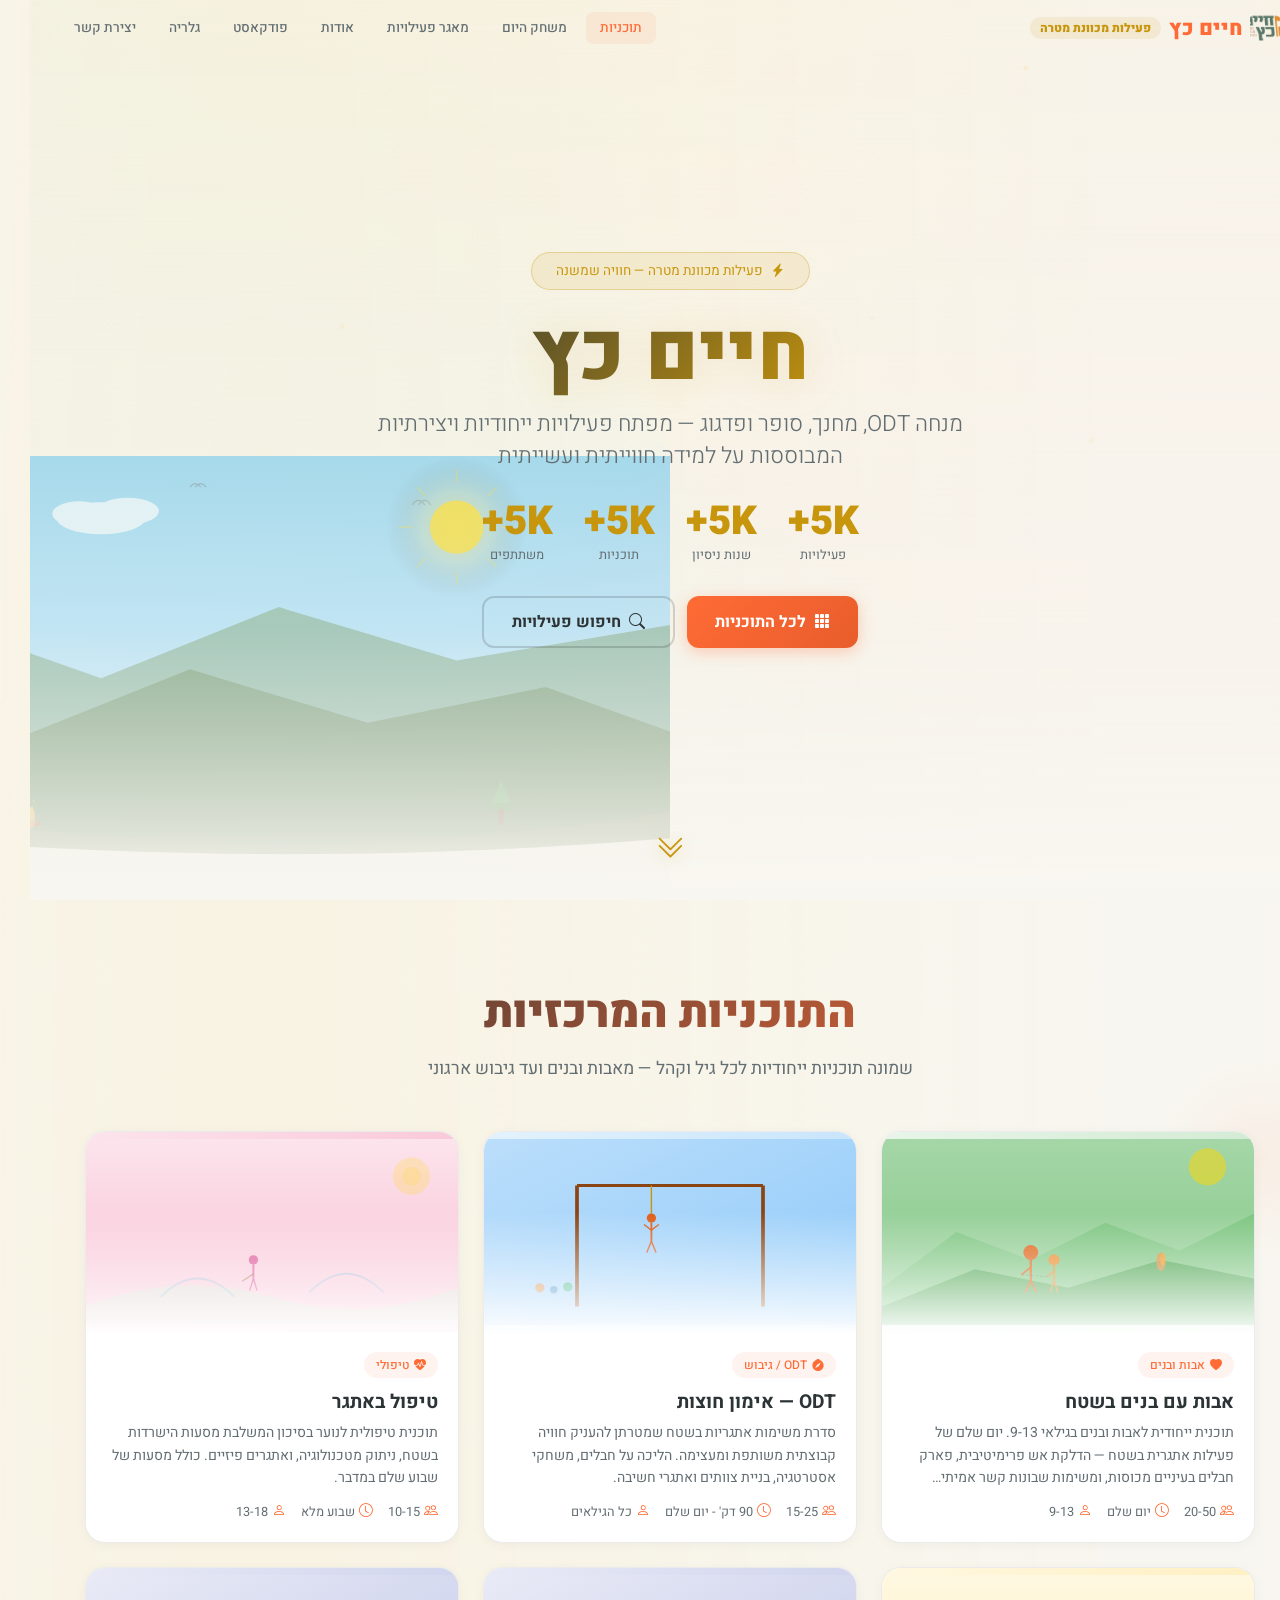
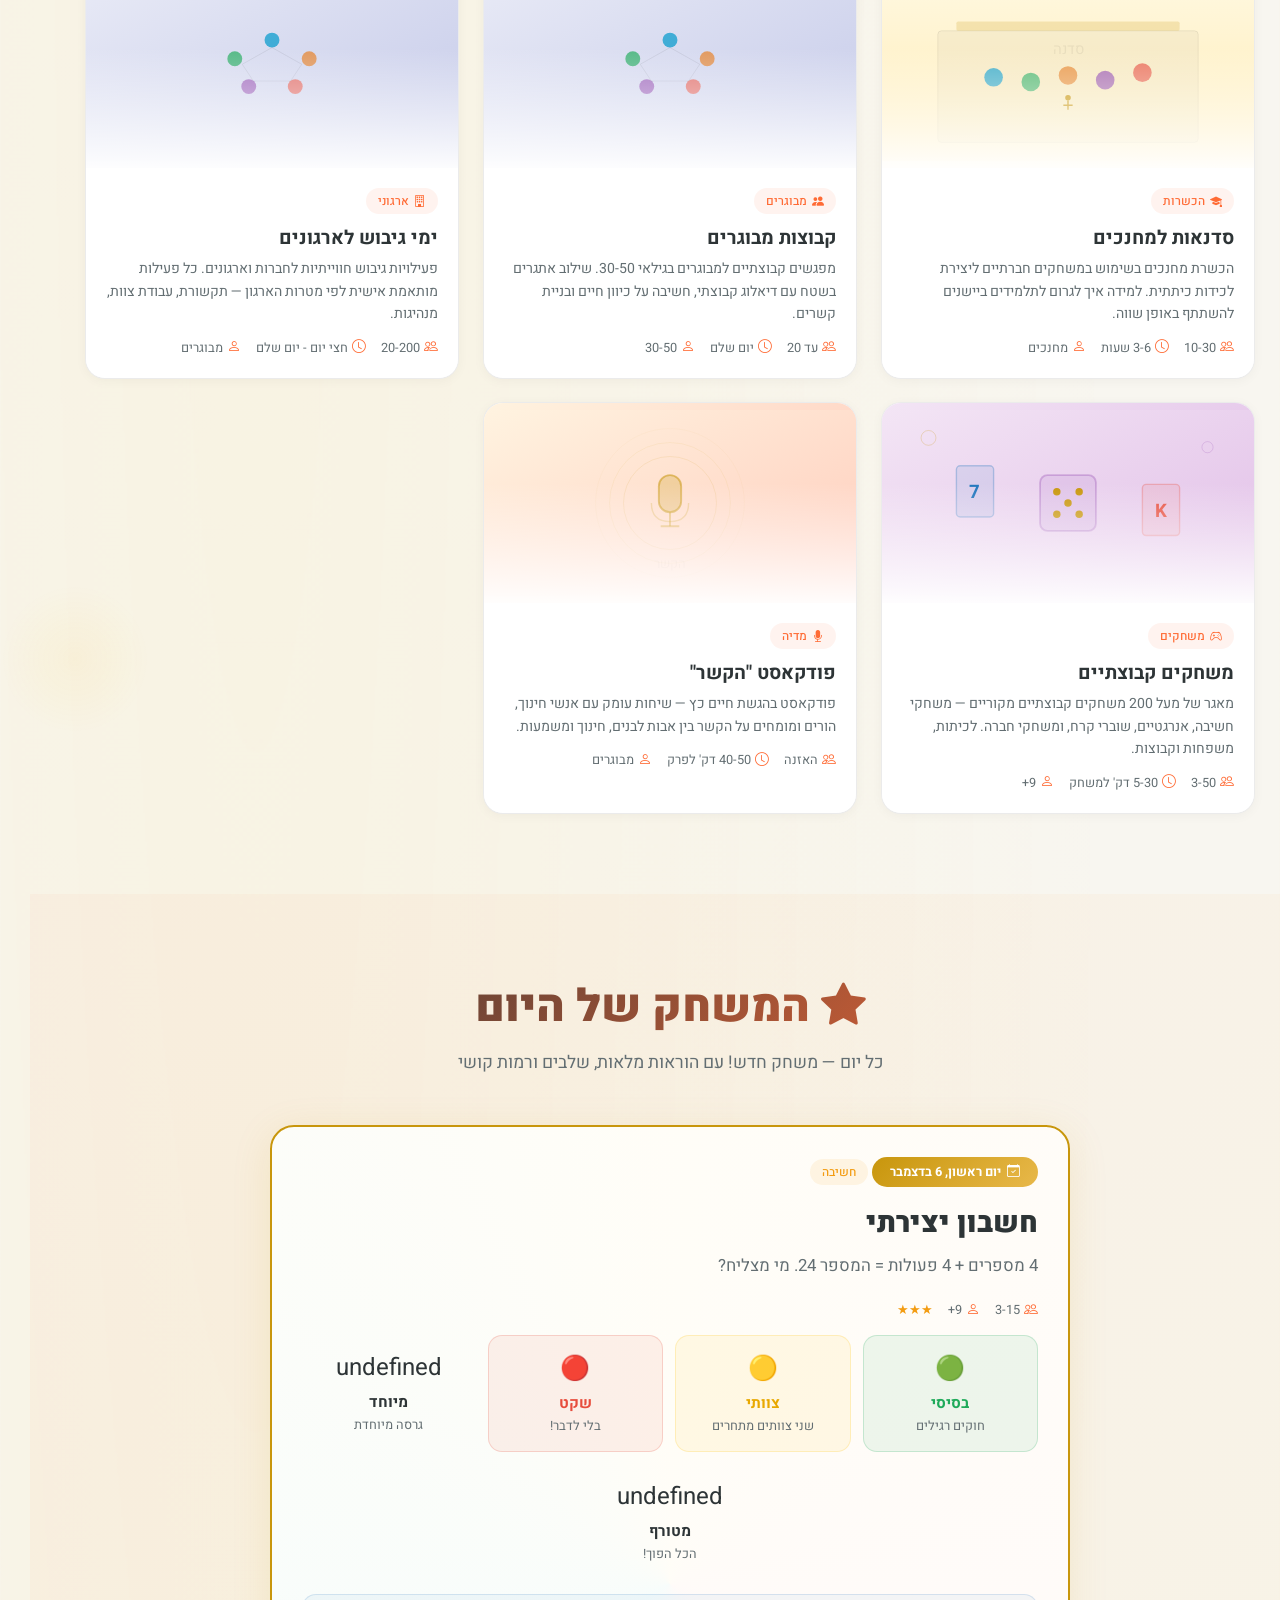
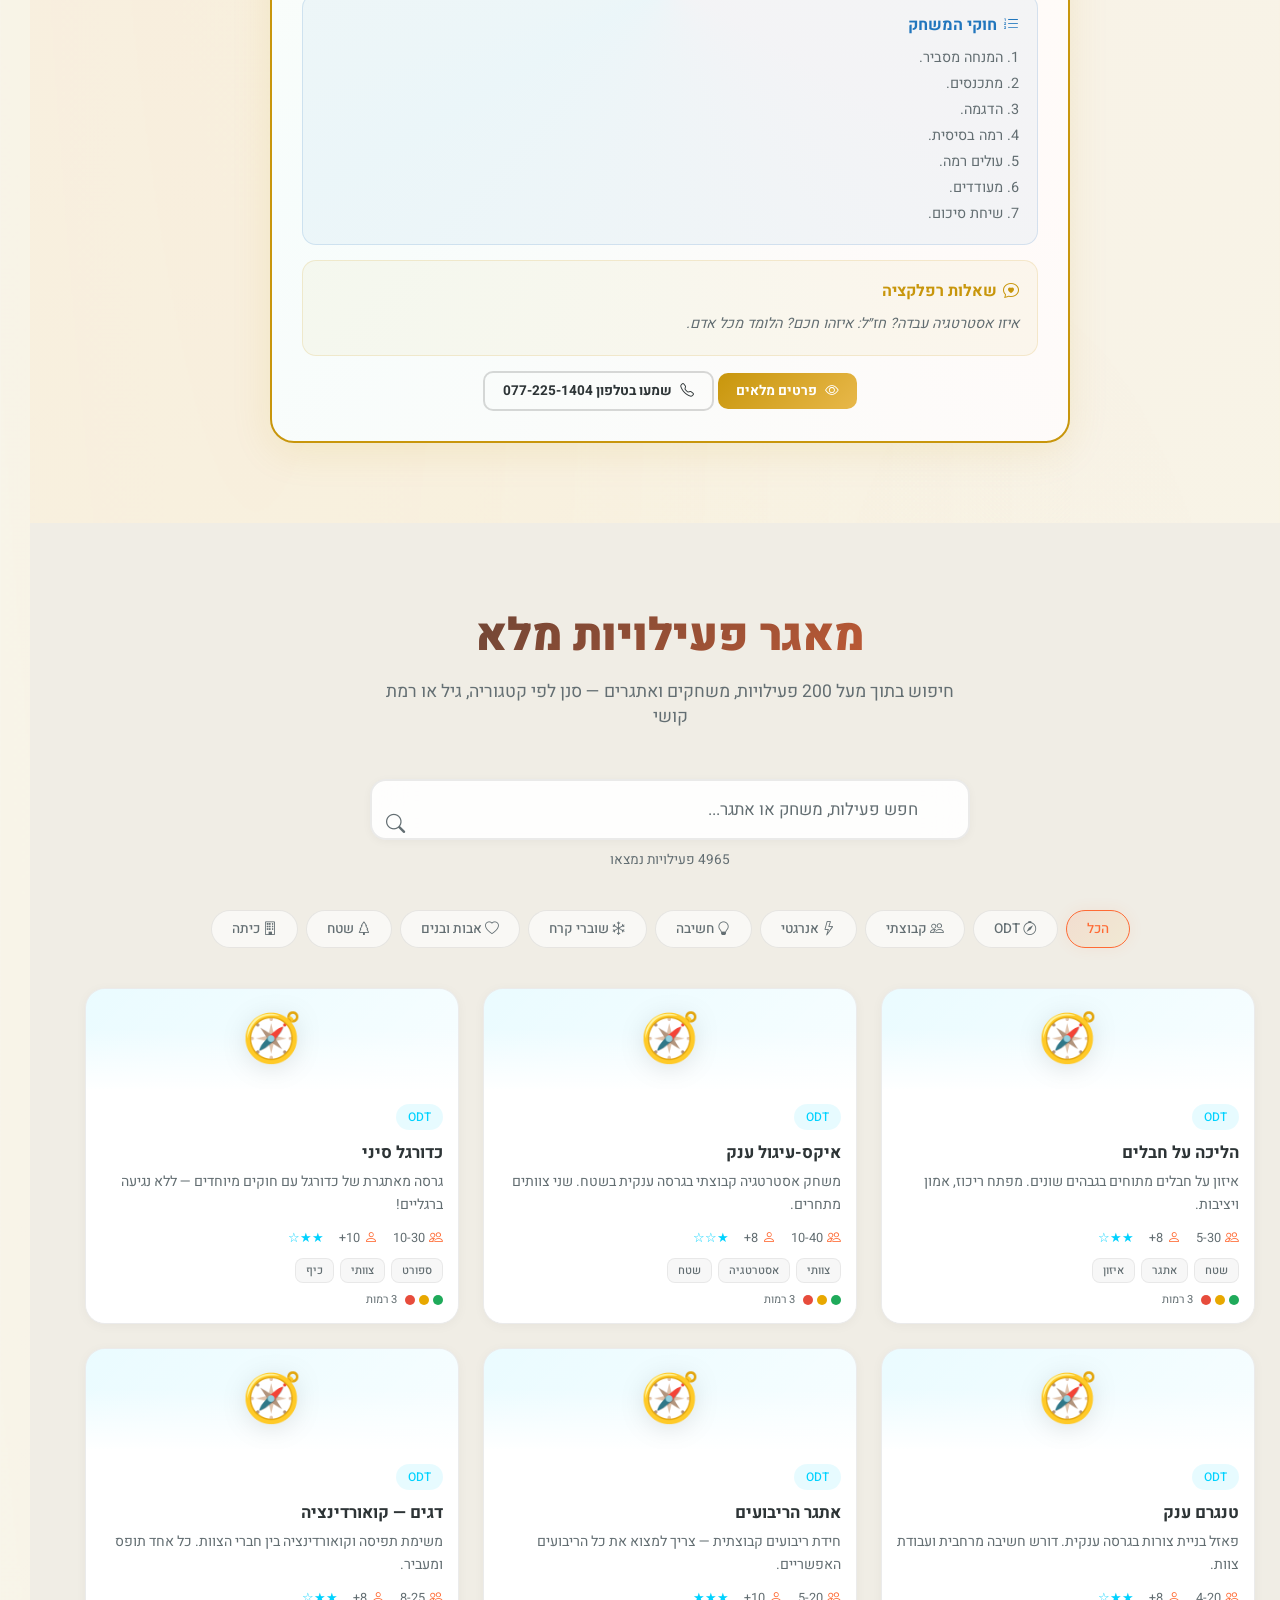
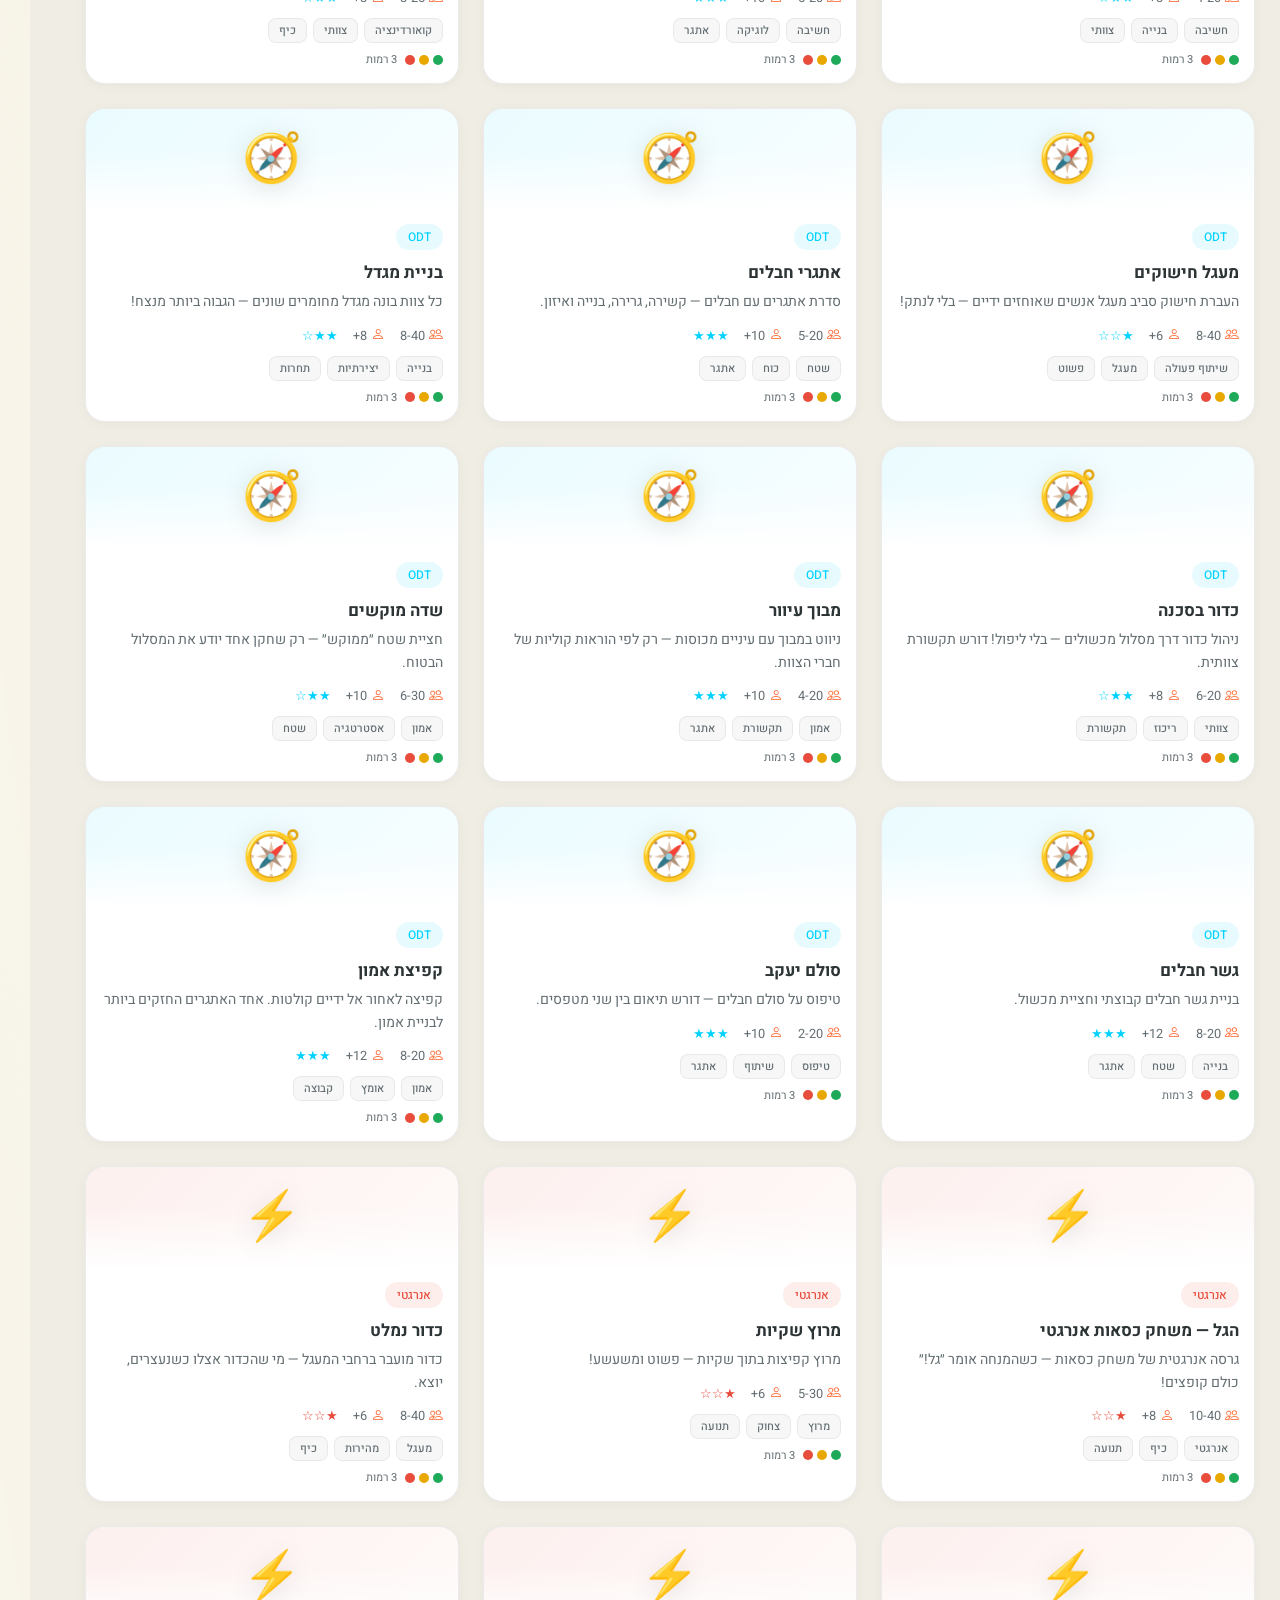
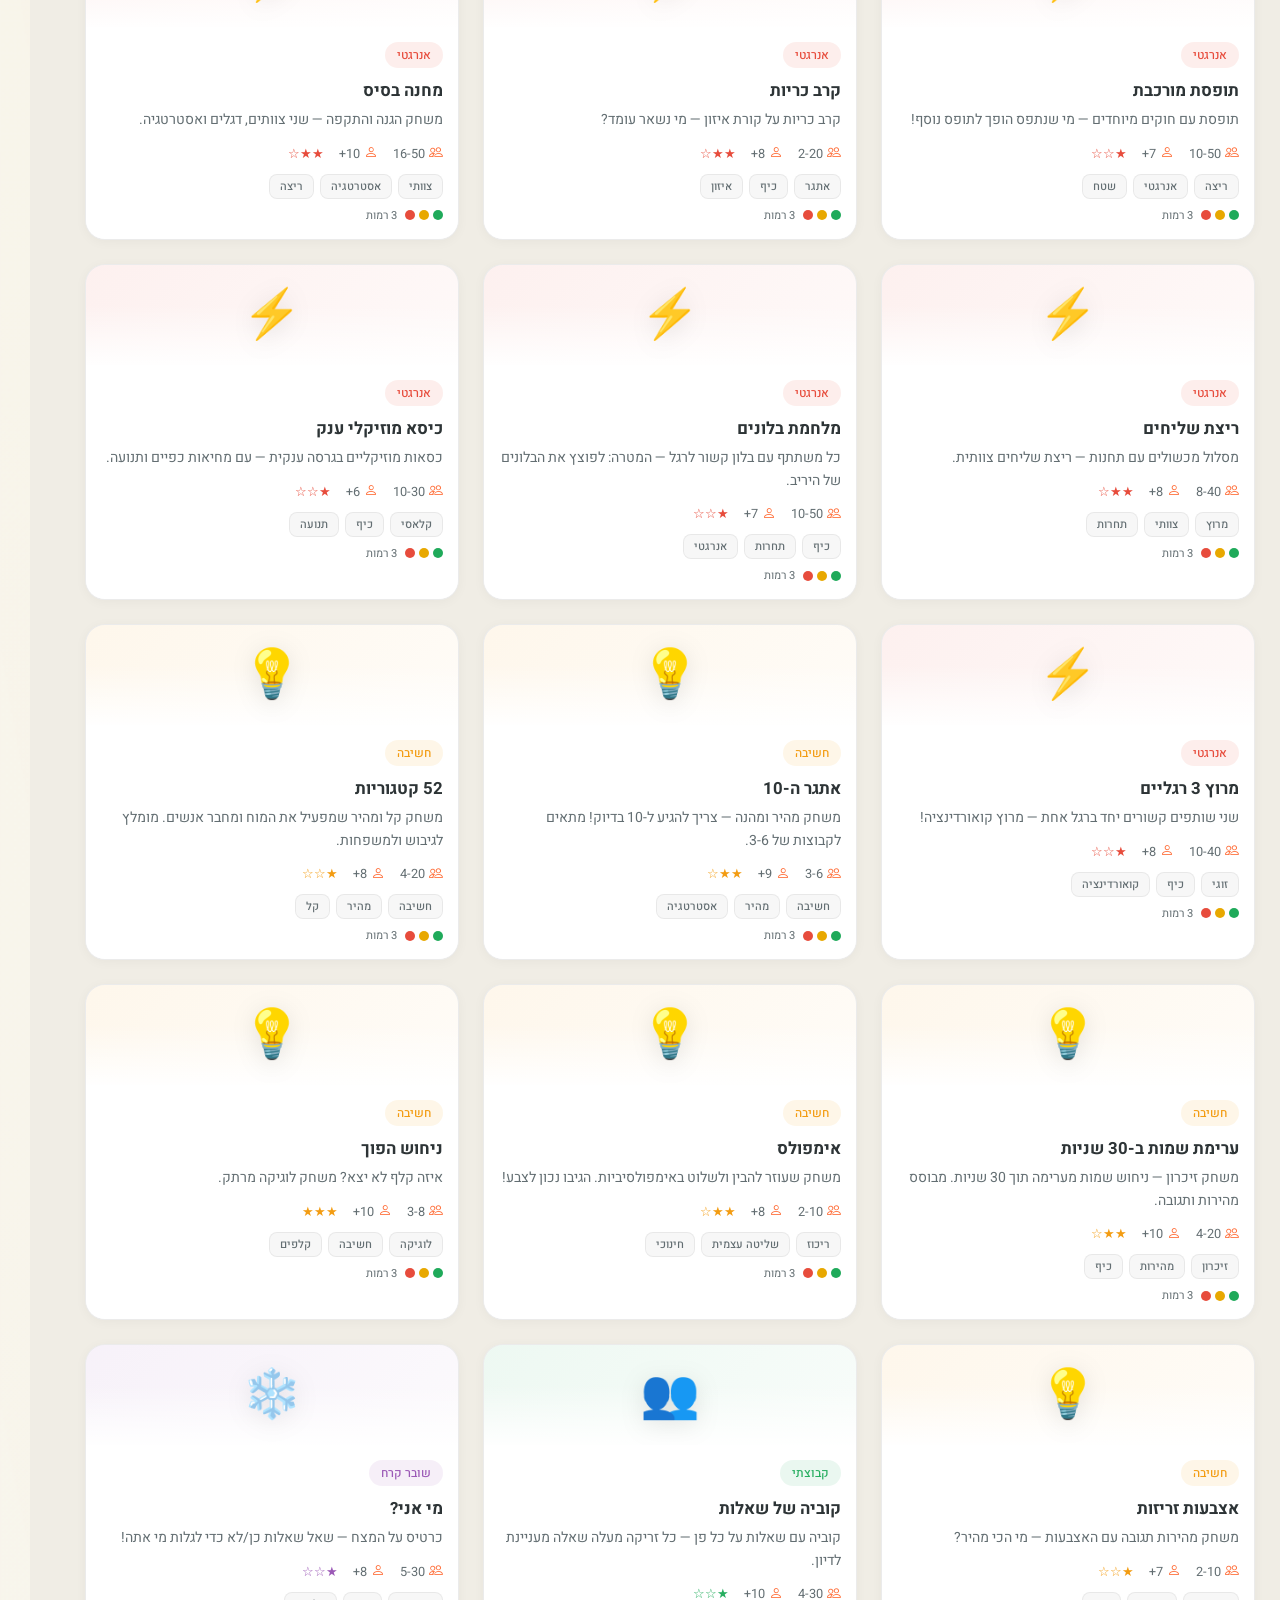
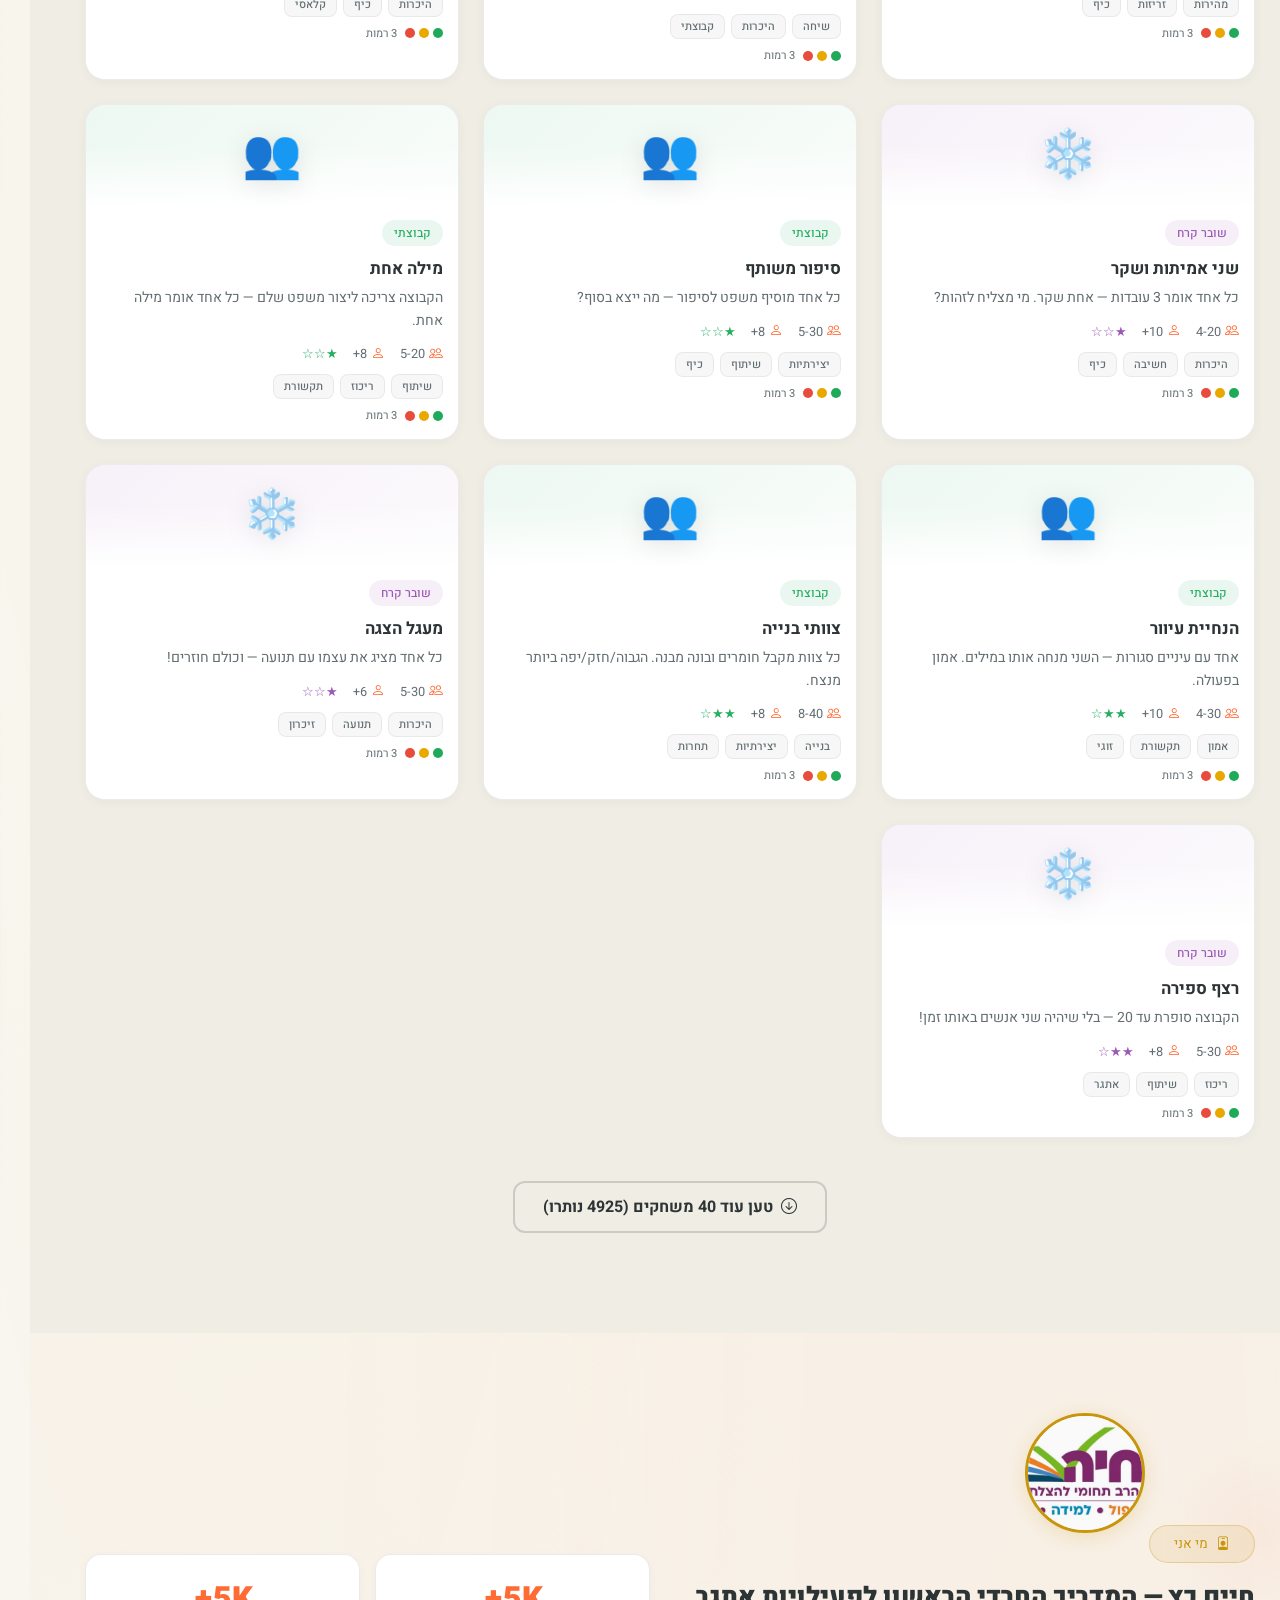
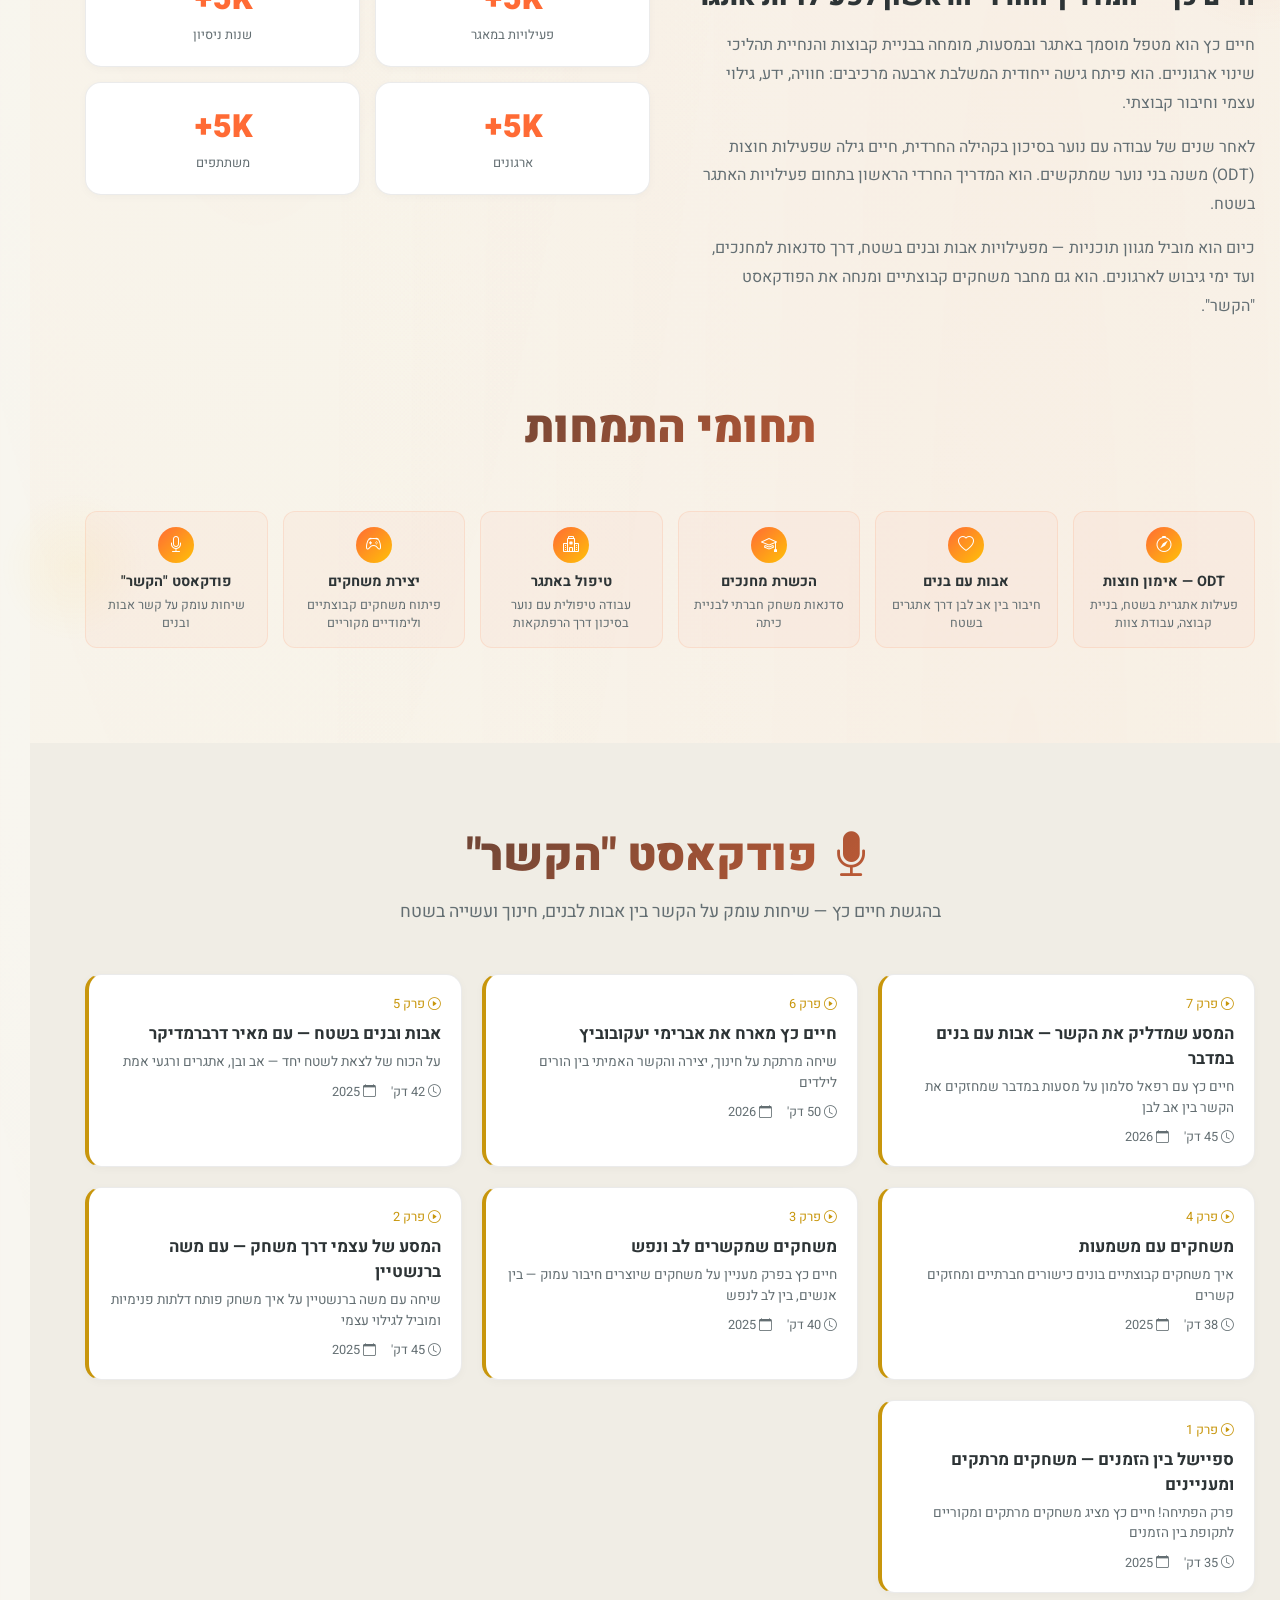
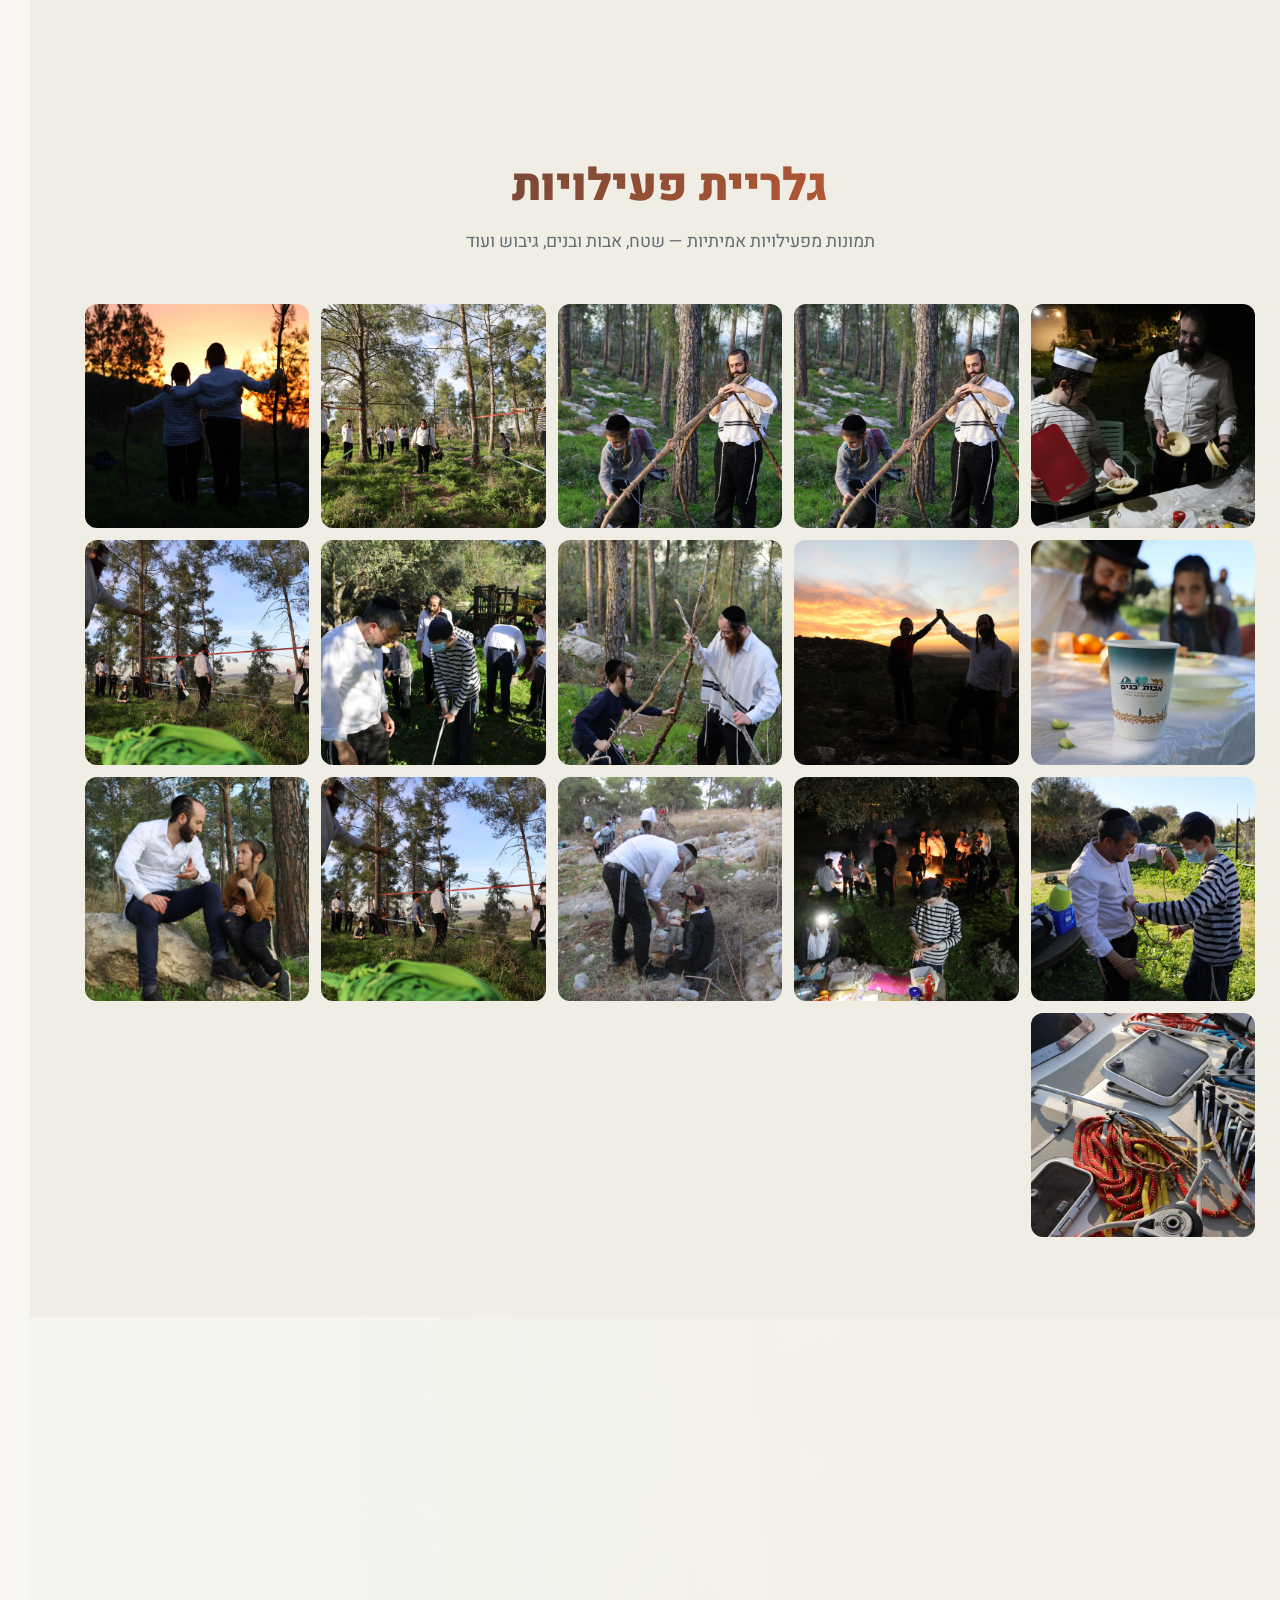
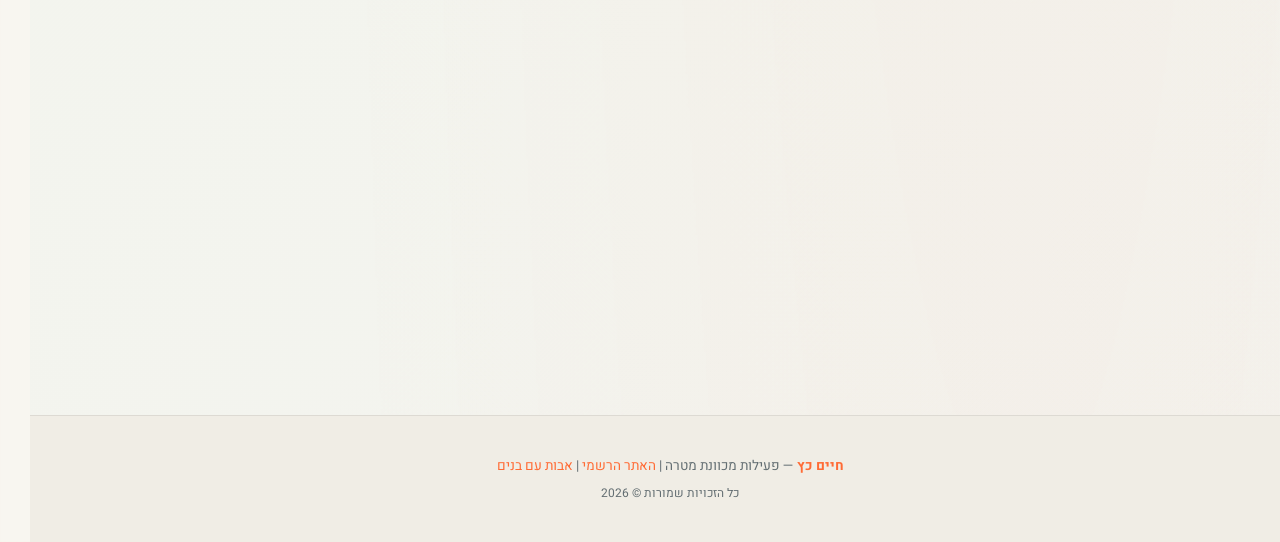
==== commit c2e2ee16: "5000 unique games!" ====
--- a/index.html
+++ b/index.html
@@ -608,10 +608,10 @@
       המבוססות על למידה חווייתית ועשייתית
     </p>
     <div class="hero-stats">
-      <div class="hero-stat"><span class="num" data-count="4909">0</span><span class="label">פעילויות</span></div>
-      <div class="hero-stat"><span class="num" data-count="4909">0</span><span class="label">שנות ניסיון</span></div>
-      <div class="hero-stat"><span class="num" data-count="4909">0</span><span class="label">תוכניות</span></div>
-      <div class="hero-stat"><span class="num" data-count="4909">0</span><span class="label">משתתפים</span></div>
+      <div class="hero-stat"><span class="num" data-count="4965">0</span><span class="label">פעילויות</span></div>
+      <div class="hero-stat"><span class="num" data-count="4965">0</span><span class="label">שנות ניסיון</span></div>
+      <div class="hero-stat"><span class="num" data-count="4965">0</span><span class="label">תוכניות</span></div>
+      <div class="hero-stat"><span class="num" data-count="4965">0</span><span class="label">משתתפים</span></div>
     </div>
     <div class="hero-cta">
       <a href="#programs" class="btn btn-primary"><i class="bi bi-grid-3x3-gap-fill"></i> לכל התוכניות</a>
@@ -707,10 +707,10 @@
         </p>
       </div>
       <div class="about-stats">
-        <div class="about-stat"><span class="num" data-count="4909">0</span><span class="label">פעילויות במאגר</span></div>
-        <div class="about-stat"><span class="num" data-count="4909">0</span><span class="label">שנות ניסיון</span></div>
-        <div class="about-stat"><span class="num" data-count="4909">0</span><span class="label">ארגונים</span></div>
-        <div class="about-stat"><span class="num" data-count="4909">0</span><span class="label">משתתפים</span></div>
+        <div class="about-stat"><span class="num" data-count="4965">0</span><span class="label">פעילויות במאגר</span></div>
+        <div class="about-stat"><span class="num" data-count="4965">0</span><span class="label">שנות ניסיון</span></div>
+        <div class="about-stat"><span class="num" data-count="4965">0</span><span class="label">ארגונים</span></div>
+        <div class="about-stat"><span class="num" data-count="4965">0</span><span class="label">משתתפים</span></div>
       </div>
     </div>
 
@@ -5950,7 +5950,63 @@
   {name:'המצאת הפרפר',cat:'fathers',desc:'אב ובן ביחד — חוויה שמחזקת את הקשר!',ages:'8-13',participants:'זוגות',difficulty:1,tags:['המצא','פרפר'],levels:[{name:'בסיסי',desc:'חוקים רגילים'},{name:'צוותי',desc:'שני צוותים'},{name:'שקט',desc:'בלי לדבר!'},{name:'מיוחד',desc:'גרסה מיוחדת'},{name:'מטורף',desc:'הכל הפוך!'}],rules:'1. מסבירים.\n2. מתכנסים.\n3. הדגמה.\n4. רמה 1.\n5. רמה 2.\n6. מעודדים.\n7. סיכום.',reflection:'מה חיזק?',mood:[],subcat:'המצאת'},
   {name:'המצאת הנמלה',cat:'outdoor',desc:'הרפתקה בשטח שמפתחת מיומנויות.',ages:'8+',participants:'8-37',difficulty:2,tags:['המצא','נמלה'],levels:[{name:'בסיסי',desc:'חוקים רגילים'},{name:'צוותי',desc:'שני צוותים'},{name:'שקט',desc:'בלי לדבר!'},{name:'מיוחד',desc:'גרסה מיוחדת'},{name:'מטורף',desc:'הכל הפוך!'}],rules:'1. מסבירים.\n2. מתכנסים.\n3. הדגמה.\n4. רמה 1.\n5. רמה 2.\n6. מעודדים.\n7. סיכום.',reflection:'מה גיליתם בטבע?',mood:[],subcat:'המצאת'},
   {name:'המצאת הדבורה',cat:'classroom',desc:'למידה דרך משחק — הדרך הכי טובה!',ages:'8+',participants:'9-38',difficulty:3,tags:['המצא','דבורה'],levels:[{name:'בסיסי',desc:'חוקים רגילים'},{name:'צוותי',desc:'שני צוותים'},{name:'שקט',desc:'בלי לדבר!'},{name:'מיוחד',desc:'גרסה מיוחדת'},{name:'מטורף',desc:'הכל הפוך!'}],rules:'1. מסבירים.\n2. מתכנסים.\n3. הדגמה.\n4. רמה 1.\n5. רמה 2.\n6. מעודדים.\n7. סיכום.',reflection:'מה למדתם?',mood:[],subcat:'המצאת'},
-  {name:'המצאת העכביש',cat:'odt',desc:'משימה קבוצתית בשטח — כולם ביחד!',ages:'8+',participants:'10-39',difficulty:1,tags:['המצא','עכביש'],levels:[{name:'בסיסי',desc:'חוקים רגילים'},{name:'צוותי',desc:'שני צוותים'},{name:'שקט',desc:'בלי לדבר!'},{name:'מיוחד',desc:'גרסה מיוחדת'},{name:'מטורף',desc:'הכל הפוך!'}],rules:'1. מסבירים.\n2. מתכנסים.\n3. הדגמה.\n4. רמה 1.\n5. רמה 2.\n6. מעודדים.\n7. סיכום.',reflection:'מה למדתם? חז״ל: כל ישראל ערבים.',mood:[],subcat:'המצאת'}
+  {name:'המצאת העכביש',cat:'odt',desc:'משימה קבוצתית בשטח — כולם ביחד!',ages:'8+',participants:'10-39',difficulty:1,tags:['המצא','עכביש'],levels:[{name:'בסיסי',desc:'חוקים רגילים'},{name:'צוותי',desc:'שני צוותים'},{name:'שקט',desc:'בלי לדבר!'},{name:'מיוחד',desc:'גרסה מיוחדת'},{name:'מטורף',desc:'הכל הפוך!'}],rules:'1. מסבירים.\n2. מתכנסים.\n3. הדגמה.\n4. רמה 1.\n5. רמה 2.\n6. מעודדים.\n7. סיכום.',reflection:'מה למדתם? חז״ל: כל ישראל ערבים.',mood:[],subcat:'המצאת'},
+  {name:'אתגר המנהיגות',cat:'thinking',desc:'אתגר המנהיגות — משחק שמלמד על מנהיגות דרך חוויה קבוצתית. כל משתתף מגלה מה מנהיגות אומר לו!',ages:'8+',participants:'5-30',difficulty:1,tags:['מנהיגות'],levels:[{name:'בסיסי',desc:'חוקים רגילים'},{name:'צוותי',desc:'שני צוותים'},{name:'שקט',desc:'בלי לדבר!'},{name:'מיוחד',desc:'גרסה מיוחדת'},{name:'מטורף',desc:'הכל הפוך!'}],rules:'1. מסבירים.\n2. מתכנסים.\n3. הדגמה.\n4. רמה 1.\n5. רמה 2.\n6. מעודדים.\n7. סיכום.',reflection:'מה למדתם? מה הרגשתם? חז״ל: כל ישראל ערבים זה בזה.',mood:[],subcat:'מנהיגות'},
+  {name:'אתגר האחריות',cat:'energetic',desc:'אתגר האחריות — משחק שמלמד על אחריות דרך חוויה קבוצתית. כל משתתף מגלה מה אחריות אומר לו!',ages:'8+',participants:'5-30',difficulty:2,tags:['אחריות'],levels:[{name:'בסיסי',desc:'חוקים רגילים'},{name:'צוותי',desc:'שני צוותים'},{name:'שקט',desc:'בלי לדבר!'},{name:'מיוחד',desc:'גרסה מיוחדת'},{name:'מטורף',desc:'הכל הפוך!'}],rules:'1. מסבירים.\n2. מתכנסים.\n3. הדגמה.\n4. רמה 1.\n5. רמה 2.\n6. מעודדים.\n7. סיכום.',reflection:'מה למדתם? מה הרגשתם? חז״ל: כל ישראל ערבים זה בזה.',mood:[],subcat:'אחריות'},
+  {name:'אתגר היוזמה',cat:'group',desc:'אתגר היוזמה — משחק שמלמד על יוזמה דרך חוויה קבוצתית. כל משתתף מגלה מה יוזמה אומר לו!',ages:'8+',participants:'5-30',difficulty:3,tags:['יוזמה'],levels:[{name:'בסיסי',desc:'חוקים רגילים'},{name:'צוותי',desc:'שני צוותים'},{name:'שקט',desc:'בלי לדבר!'},{name:'מיוחד',desc:'גרסה מיוחדת'},{name:'מטורף',desc:'הכל הפוך!'}],rules:'1. מסבירים.\n2. מתכנסים.\n3. הדגמה.\n4. רמה 1.\n5. רמה 2.\n6. מעודדים.\n7. סיכום.',reflection:'מה למדתם? מה הרגשתם? חז״ל: כל ישראל ערבים זה בזה.',mood:[],subcat:'יוזמה'},
+  {name:'אתגר הנתינה',cat:'icebreaker',desc:'אתגר הנתינה — משחק שמלמד על נתינה דרך חוויה קבוצתית. כל משתתף מגלה מה נתינה אומר לו!',ages:'8+',participants:'5-30',difficulty:1,tags:['נתינה'],levels:[{name:'בסיסי',desc:'חוקים רגילים'},{name:'צוותי',desc:'שני צוותים'},{name:'שקט',desc:'בלי לדבר!'},{name:'מיוחד',desc:'גרסה מיוחדת'},{name:'מטורף',desc:'הכל הפוך!'}],rules:'1. מסבירים.\n2. מתכנסים.\n3. הדגמה.\n4. רמה 1.\n5. רמה 2.\n6. מעודדים.\n7. סיכום.',reflection:'מה למדתם? מה הרגשתם? חז״ל: כל ישראל ערבים זה בזה.',mood:[],subcat:'נתינה'},
+  {name:'אתגר האהבה',cat:'fathers',desc:'אתגר האהבה — משחק שמלמד על אהבה דרך חוויה קבוצתית. כל משתתף מגלה מה אהבה אומר לו!',ages:'8-13',participants:'זוגות',difficulty:2,tags:['אהבה'],levels:[{name:'בסיסי',desc:'חוקים רגילים'},{name:'צוותי',desc:'שני צוותים'},{name:'שקט',desc:'בלי לדבר!'},{name:'מיוחד',desc:'גרסה מיוחדת'},{name:'מטורף',desc:'הכל הפוך!'}],rules:'1. מסבירים.\n2. מתכנסים.\n3. הדגמה.\n4. רמה 1.\n5. רמה 2.\n6. מעודדים.\n7. סיכום.',reflection:'מה למדתם? מה הרגשתם? חז״ל: כל ישראל ערבים זה בזה.',mood:[],subcat:'אהבה'},
+  {name:'אתגר האמת',cat:'outdoor',desc:'אתגר האמת — משחק שמלמד על אמת דרך חוויה קבוצתית. כל משתתף מגלה מה אמת אומר לו!',ages:'8+',participants:'5-30',difficulty:3,tags:['אמת'],levels:[{name:'בסיסי',desc:'חוקים רגילים'},{name:'צוותי',desc:'שני צוותים'},{name:'שקט',desc:'בלי לדבר!'},{name:'מיוחד',desc:'גרסה מיוחדת'},{name:'מטורף',desc:'הכל הפוך!'}],rules:'1. מסבירים.\n2. מתכנסים.\n3. הדגמה.\n4. רמה 1.\n5. רמה 2.\n6. מעודדים.\n7. סיכום.',reflection:'מה למדתם? מה הרגשתם? חז״ל: כל ישראל ערבים זה בזה.',mood:[],subcat:'אמת'},
+  {name:'אתגר הצדק',cat:'classroom',desc:'אתגר הצדק — משחק שמלמד על צדק דרך חוויה קבוצתית. כל משתתף מגלה מה צדק אומר לו!',ages:'8+',participants:'5-30',difficulty:1,tags:['צדק'],levels:[{name:'בסיסי',desc:'חוקים רגילים'},{name:'צוותי',desc:'שני צוותים'},{name:'שקט',desc:'בלי לדבר!'},{name:'מיוחד',desc:'גרסה מיוחדת'},{name:'מטורף',desc:'הכל הפוך!'}],rules:'1. מסבירים.\n2. מתכנסים.\n3. הדגמה.\n4. רמה 1.\n5. רמה 2.\n6. מעודדים.\n7. סיכום.',reflection:'מה למדתם? מה הרגשתם? חז״ל: כל ישראל ערבים זה בזה.',mood:[],subcat:'צדק'},
+  {name:'אתגר הרחמים',cat:'odt',desc:'אתגר הרחמים — משחק שמלמד על רחמים דרך חוויה קבוצתית. כל משתתף מגלה מה רחמים אומר לו!',ages:'8+',participants:'5-30',difficulty:2,tags:['רחמים'],levels:[{name:'בסיסי',desc:'חוקים רגילים'},{name:'צוותי',desc:'שני צוותים'},{name:'שקט',desc:'בלי לדבר!'},{name:'מיוחד',desc:'גרסה מיוחדת'},{name:'מטורף',desc:'הכל הפוך!'}],rules:'1. מסבירים.\n2. מתכנסים.\n3. הדגמה.\n4. רמה 1.\n5. רמה 2.\n6. מעודדים.\n7. סיכום.',reflection:'מה למדתם? מה הרגשתם? חז״ל: כל ישראל ערבים זה בזה.',mood:[],subcat:'רחמים'},
+  {name:'אתגר הסליחה',cat:'thinking',desc:'אתגר הסליחה — משחק שמלמד על סליחה דרך חוויה קבוצתית. כל משתתף מגלה מה סליחה אומר לו!',ages:'8+',participants:'5-30',difficulty:3,tags:['סליחה'],levels:[{name:'בסיסי',desc:'חוקים רגילים'},{name:'צוותי',desc:'שני צוותים'},{name:'שקט',desc:'בלי לדבר!'},{name:'מיוחד',desc:'גרסה מיוחדת'},{name:'מטורף',desc:'הכל הפוך!'}],rules:'1. מסבירים.\n2. מתכנסים.\n3. הדגמה.\n4. רמה 1.\n5. רמה 2.\n6. מעודדים.\n7. סיכום.',reflection:'מה למדתם? מה הרגשתם? חז״ל: כל ישראל ערבים זה בזה.',mood:[],subcat:'סליחה'},
+  {name:'אתגר התקווה',cat:'energetic',desc:'אתגר התקווה — משחק שמלמד על תקווה דרך חוויה קבוצתית. כל משתתף מגלה מה תקווה אומר לו!',ages:'8+',participants:'5-30',difficulty:1,tags:['תקווה'],levels:[{name:'בסיסי',desc:'חוקים רגילים'},{name:'צוותי',desc:'שני צוותים'},{name:'שקט',desc:'בלי לדבר!'},{name:'מיוחד',desc:'גרסה מיוחדת'},{name:'מטורף',desc:'הכל הפוך!'}],rules:'1. מסבירים.\n2. מתכנסים.\n3. הדגמה.\n4. רמה 1.\n5. רמה 2.\n6. מעודדים.\n7. סיכום.',reflection:'מה למדתם? מה הרגשתם? חז״ל: כל ישראל ערבים זה בזה.',mood:[],subcat:'תקווה'},
+  {name:'אתגר החברות',cat:'icebreaker',desc:'אתגר החברות — משחק שמלמד על חברות דרך חוויה קבוצתית. כל משתתף מגלה מה חברות אומר לו!',ages:'8+',participants:'5-30',difficulty:3,tags:['חברות'],levels:[{name:'בסיסי',desc:'חוקים רגילים'},{name:'צוותי',desc:'שני צוותים'},{name:'שקט',desc:'בלי לדבר!'},{name:'מיוחד',desc:'גרסה מיוחדת'},{name:'מטורף',desc:'הכל הפוך!'}],rules:'1. מסבירים.\n2. מתכנסים.\n3. הדגמה.\n4. רמה 1.\n5. רמה 2.\n6. מעודדים.\n7. סיכום.',reflection:'מה למדתם? מה הרגשתם? חז״ל: כל ישראל ערבים זה בזה.',mood:[],subcat:'חברות'},
+  {name:'אתגר הנאמנות',cat:'fathers',desc:'אתגר הנאמנות — משחק שמלמד על נאמנות דרך חוויה קבוצתית. כל משתתף מגלה מה נאמנות אומר לו!',ages:'8-13',participants:'זוגות',difficulty:1,tags:['נאמנות'],levels:[{name:'בסיסי',desc:'חוקים רגילים'},{name:'צוותי',desc:'שני צוותים'},{name:'שקט',desc:'בלי לדבר!'},{name:'מיוחד',desc:'גרסה מיוחדת'},{name:'מטורף',desc:'הכל הפוך!'}],rules:'1. מסבירים.\n2. מתכנסים.\n3. הדגמה.\n4. רמה 1.\n5. רמה 2.\n6. מעודדים.\n7. סיכום.',reflection:'מה למדתם? מה הרגשתם? חז״ל: כל ישראל ערבים זה בזה.',mood:[],subcat:'נאמנות'},
+  {name:'אתגר הכבוד',cat:'outdoor',desc:'אתגר הכבוד — משחק שמלמד על כבוד דרך חוויה קבוצתית. כל משתתף מגלה מה כבוד אומר לו!',ages:'8+',participants:'5-30',difficulty:2,tags:['כבוד'],levels:[{name:'בסיסי',desc:'חוקים רגילים'},{name:'צוותי',desc:'שני צוותים'},{name:'שקט',desc:'בלי לדבר!'},{name:'מיוחד',desc:'גרסה מיוחדת'},{name:'מטורף',desc:'הכל הפוך!'}],rules:'1. מסבירים.\n2. מתכנסים.\n3. הדגמה.\n4. רמה 1.\n5. רמה 2.\n6. מעודדים.\n7. סיכום.',reflection:'מה למדתם? מה הרגשתם? חז״ל: כל ישראל ערבים זה בזה.',mood:[],subcat:'כבוד'},
+  {name:'אתגר הענווה',cat:'classroom',desc:'אתגר הענווה — משחק שמלמד על ענווה דרך חוויה קבוצתית. כל משתתף מגלה מה ענווה אומר לו!',ages:'8+',participants:'5-30',difficulty:3,tags:['ענווה'],levels:[{name:'בסיסי',desc:'חוקים רגילים'},{name:'צוותי',desc:'שני צוותים'},{name:'שקט',desc:'בלי לדבר!'},{name:'מיוחד',desc:'גרסה מיוחדת'},{name:'מטורף',desc:'הכל הפוך!'}],rules:'1. מסבירים.\n2. מתכנסים.\n3. הדגמה.\n4. רמה 1.\n5. רמה 2.\n6. מעודדים.\n7. סיכום.',reflection:'מה למדתם? מה הרגשתם? חז״ל: כל ישראל ערבים זה בזה.',mood:[],subcat:'ענווה'},
+  {name:'אתגר התודה',cat:'thinking',desc:'אתגר התודה — משחק שמלמד על תודה דרך חוויה קבוצתית. כל משתתף מגלה מה תודה אומר לו!',ages:'8+',participants:'5-30',difficulty:2,tags:['תודה'],levels:[{name:'בסיסי',desc:'חוקים רגילים'},{name:'צוותי',desc:'שני צוותים'},{name:'שקט',desc:'בלי לדבר!'},{name:'מיוחד',desc:'גרסה מיוחדת'},{name:'מטורף',desc:'הכל הפוך!'}],rules:'1. מסבירים.\n2. מתכנסים.\n3. הדגמה.\n4. רמה 1.\n5. רמה 2.\n6. מעודדים.\n7. סיכום.',reflection:'מה למדתם? מה הרגשתם? חז״ל: כל ישראל ערבים זה בזה.',mood:[],subcat:'תודה'},
+  {name:'אתגר ההתמדה',cat:'fathers',desc:'אתגר ההתמדה — משחק שמלמד על התמדה דרך חוויה קבוצתית. כל משתתף מגלה מה התמדה אומר לו!',ages:'8-13',participants:'זוגות',difficulty:3,tags:['התמדה'],levels:[{name:'בסיסי',desc:'חוקים רגילים'},{name:'צוותי',desc:'שני צוותים'},{name:'שקט',desc:'בלי לדבר!'},{name:'מיוחד',desc:'גרסה מיוחדת'},{name:'מטורף',desc:'הכל הפוך!'}],rules:'1. מסבירים.\n2. מתכנסים.\n3. הדגמה.\n4. רמה 1.\n5. רמה 2.\n6. מעודדים.\n7. סיכום.',reflection:'מה למדתם? מה הרגשתם? חז״ל: כל ישראל ערבים זה בזה.',mood:[],subcat:'התמדה'},
+  {name:'אתגר היצירתיות',cat:'outdoor',desc:'אתגר היצירתיות — משחק שמלמד על יצירתיות דרך חוויה קבוצתית. כל משתתף מגלה מה יצירתיות אומר לו!',ages:'8+',participants:'5-30',difficulty:1,tags:['יצירתיות'],levels:[{name:'בסיסי',desc:'חוקים רגילים'},{name:'צוותי',desc:'שני צוותים'},{name:'שקט',desc:'בלי לדבר!'},{name:'מיוחד',desc:'גרסה מיוחדת'},{name:'מטורף',desc:'הכל הפוך!'}],rules:'1. מסבירים.\n2. מתכנסים.\n3. הדגמה.\n4. רמה 1.\n5. רמה 2.\n6. מעודדים.\n7. סיכום.',reflection:'מה למדתם? מה הרגשתם? חז״ל: כל ישראל ערבים זה בזה.',mood:[],subcat:'יצירתיות'},
+  {name:'אתגר החופש',cat:'odt',desc:'אתגר החופש — משחק שמלמד על חופש דרך חוויה קבוצתית. כל משתתף מגלה מה חופש אומר לו!',ages:'8+',participants:'5-30',difficulty:3,tags:['חופש'],levels:[{name:'בסיסי',desc:'חוקים רגילים'},{name:'צוותי',desc:'שני צוותים'},{name:'שקט',desc:'בלי לדבר!'},{name:'מיוחד',desc:'גרסה מיוחדת'},{name:'מטורף',desc:'הכל הפוך!'}],rules:'1. מסבירים.\n2. מתכנסים.\n3. הדגמה.\n4. רמה 1.\n5. רמה 2.\n6. מעודדים.\n7. סיכום.',reflection:'מה למדתם? מה הרגשתם? חז״ל: כל ישראל ערבים זה בזה.',mood:[],subcat:'חופש'},
+  {name:'אתגר הבריאות',cat:'energetic',desc:'אתגר הבריאות — משחק שמלמד על בריאות דרך חוויה קבוצתית. כל משתתף מגלה מה בריאות אומר לו!',ages:'8+',participants:'5-30',difficulty:2,tags:['בריאות'],levels:[{name:'בסיסי',desc:'חוקים רגילים'},{name:'צוותי',desc:'שני צוותים'},{name:'שקט',desc:'בלי לדבר!'},{name:'מיוחד',desc:'גרסה מיוחדת'},{name:'מטורף',desc:'הכל הפוך!'}],rules:'1. מסבירים.\n2. מתכנסים.\n3. הדגמה.\n4. רמה 1.\n5. רמה 2.\n6. מעודדים.\n7. סיכום.',reflection:'מה למדתם? מה הרגשתם? חז״ל: כל ישראל ערבים זה בזה.',mood:[],subcat:'בריאות'},
+  {name:'אתגר הטבע',cat:'group',desc:'אתגר הטבע — משחק שמלמד על טבע דרך חוויה קבוצתית. כל משתתף מגלה מה טבע אומר לו!',ages:'8+',participants:'5-30',difficulty:3,tags:['טבע'],levels:[{name:'בסיסי',desc:'חוקים רגילים'},{name:'צוותי',desc:'שני צוותים'},{name:'שקט',desc:'בלי לדבר!'},{name:'מיוחד',desc:'גרסה מיוחדת'},{name:'מטורף',desc:'הכל הפוך!'}],rules:'1. מסבירים.\n2. מתכנסים.\n3. הדגמה.\n4. רמה 1.\n5. רמה 2.\n6. מעודדים.\n7. סיכום.',reflection:'מה למדתם? מה הרגשתם? חז״ל: כל ישראל ערבים זה בזה.',mood:[],subcat:'טבע'},
+  {name:'אתגר המדע',cat:'icebreaker',desc:'אתגר המדע — משחק שמלמד על מדע דרך חוויה קבוצתית. כל משתתף מגלה מה מדע אומר לו!',ages:'8+',participants:'5-30',difficulty:1,tags:['מדע'],levels:[{name:'בסיסי',desc:'חוקים רגילים'},{name:'צוותי',desc:'שני צוותים'},{name:'שקט',desc:'בלי לדבר!'},{name:'מיוחד',desc:'גרסה מיוחדת'},{name:'מטורף',desc:'הכל הפוך!'}],rules:'1. מסבירים.\n2. מתכנסים.\n3. הדגמה.\n4. רמה 1.\n5. רמה 2.\n6. מעודדים.\n7. סיכום.',reflection:'מה למדתם? מה הרגשתם? חז״ל: כל ישראל ערבים זה בזה.',mood:[],subcat:'מדע'},
+  {name:'אתגר האמנות',cat:'fathers',desc:'אתגר האמנות — משחק שמלמד על אמנות דרך חוויה קבוצתית. כל משתתף מגלה מה אמנות אומר לו!',ages:'8-13',participants:'זוגות',difficulty:2,tags:['אמנות'],levels:[{name:'בסיסי',desc:'חוקים רגילים'},{name:'צוותי',desc:'שני צוותים'},{name:'שקט',desc:'בלי לדבר!'},{name:'מיוחד',desc:'גרסה מיוחדת'},{name:'מטורף',desc:'הכל הפוך!'}],rules:'1. מסבירים.\n2. מתכנסים.\n3. הדגמה.\n4. רמה 1.\n5. רמה 2.\n6. מעודדים.\n7. סיכום.',reflection:'מה למדתם? מה הרגשתם? חז״ל: כל ישראל ערבים זה בזה.',mood:[],subcat:'אמנות'},
+  {name:'אתגר המוזיקה',cat:'outdoor',desc:'אתגר המוזיקה — משחק שמלמד על מוזיקה דרך חוויה קבוצתית. כל משתתף מגלה מה מוזיקה אומר לו!',ages:'8+',participants:'5-30',difficulty:3,tags:['מוזיקה'],levels:[{name:'בסיסי',desc:'חוקים רגילים'},{name:'צוותי',desc:'שני צוותים'},{name:'שקט',desc:'בלי לדבר!'},{name:'מיוחד',desc:'גרסה מיוחדת'},{name:'מטורף',desc:'הכל הפוך!'}],rules:'1. מסבירים.\n2. מתכנסים.\n3. הדגמה.\n4. רמה 1.\n5. רמה 2.\n6. מעודדים.\n7. סיכום.',reflection:'מה למדתם? מה הרגשתם? חז״ל: כל ישראל ערבים זה בזה.',mood:[],subcat:'מוזיקה'},
+  {name:'אתגר הספורט',cat:'classroom',desc:'אתגר הספורט — משחק שמלמד על ספורט דרך חוויה קבוצתית. כל משתתף מגלה מה ספורט אומר לו!',ages:'8+',participants:'5-30',difficulty:1,tags:['ספורט'],levels:[{name:'בסיסי',desc:'חוקים רגילים'},{name:'צוותי',desc:'שני צוותים'},{name:'שקט',desc:'בלי לדבר!'},{name:'מיוחד',desc:'גרסה מיוחדת'},{name:'מטורף',desc:'הכל הפוך!'}],rules:'1. מסבירים.\n2. מתכנסים.\n3. הדגמה.\n4. רמה 1.\n5. רמה 2.\n6. מעודדים.\n7. סיכום.',reflection:'מה למדתם? מה הרגשתם? חז״ל: כל ישראל ערבים זה בזה.',mood:[],subcat:'ספורט'},
+  {name:'אתגר האדמה',cat:'group',desc:'אתגר האדמה — משחק שמלמד על אדמה דרך חוויה קבוצתית. כל משתתף מגלה מה אדמה אומר לו!',ages:'8+',participants:'5-30',difficulty:2,tags:['אדמה'],levels:[{name:'בסיסי',desc:'חוקים רגילים'},{name:'צוותי',desc:'שני צוותים'},{name:'שקט',desc:'בלי לדבר!'},{name:'מיוחד',desc:'גרסה מיוחדת'},{name:'מטורף',desc:'הכל הפוך!'}],rules:'1. מסבירים.\n2. מתכנסים.\n3. הדגמה.\n4. רמה 1.\n5. רמה 2.\n6. מעודדים.\n7. סיכום.',reflection:'מה למדתם? מה הרגשתם? חז״ל: כל ישראל ערבים זה בזה.',mood:[],subcat:'אדמה'},
+  {name:'אתגר החושך',cat:'fathers',desc:'אתגר החושך — משחק שמלמד על חושך דרך חוויה קבוצתית. כל משתתף מגלה מה חושך אומר לו!',ages:'8-13',participants:'זוגות',difficulty:1,tags:['חושך'],levels:[{name:'בסיסי',desc:'חוקים רגילים'},{name:'צוותי',desc:'שני צוותים'},{name:'שקט',desc:'בלי לדבר!'},{name:'מיוחד',desc:'גרסה מיוחדת'},{name:'מטורף',desc:'הכל הפוך!'}],rules:'1. מסבירים.\n2. מתכנסים.\n3. הדגמה.\n4. רמה 1.\n5. רמה 2.\n6. מעודדים.\n7. סיכום.',reflection:'מה למדתם? מה הרגשתם? חז״ל: כל ישראל ערבים זה בזה.',mood:[],subcat:'חושך'},
+  {name:'אתגר הזמן',cat:'outdoor',desc:'אתגר הזמן — משחק שמלמד על זמן דרך חוויה קבוצתית. כל משתתף מגלה מה זמן אומר לו!',ages:'8+',participants:'5-30',difficulty:2,tags:['זמן'],levels:[{name:'בסיסי',desc:'חוקים רגילים'},{name:'צוותי',desc:'שני צוותים'},{name:'שקט',desc:'בלי לדבר!'},{name:'מיוחד',desc:'גרסה מיוחדת'},{name:'מטורף',desc:'הכל הפוך!'}],rules:'1. מסבירים.\n2. מתכנסים.\n3. הדגמה.\n4. רמה 1.\n5. רמה 2.\n6. מעודדים.\n7. סיכום.',reflection:'מה למדתם? מה הרגשתם? חז״ל: כל ישראל ערבים זה בזה.',mood:[],subcat:'זמן'},
+  {name:'אתגר המרחב',cat:'classroom',desc:'אתגר המרחב — משחק שמלמד על מרחב דרך חוויה קבוצתית. כל משתתף מגלה מה מרחב אומר לו!',ages:'8+',participants:'5-30',difficulty:3,tags:['מרחב'],levels:[{name:'בסיסי',desc:'חוקים רגילים'},{name:'צוותי',desc:'שני צוותים'},{name:'שקט',desc:'בלי לדבר!'},{name:'מיוחד',desc:'גרסה מיוחדת'},{name:'מטורף',desc:'הכל הפוך!'}],rules:'1. מסבירים.\n2. מתכנסים.\n3. הדגמה.\n4. רמה 1.\n5. רמה 2.\n6. מעודדים.\n7. סיכום.',reflection:'מה למדתם? מה הרגשתם? חז״ל: כל ישראל ערבים זה בזה.',mood:[],subcat:'מרחב'},
+  {name:'אתגר השקט',cat:'odt',desc:'אתגר השקט — משחק שמלמד על שקט דרך חוויה קבוצתית. כל משתתף מגלה מה שקט אומר לו!',ages:'8+',participants:'5-30',difficulty:1,tags:['שקט'],levels:[{name:'בסיסי',desc:'חוקים רגילים'},{name:'צוותי',desc:'שני צוותים'},{name:'שקט',desc:'בלי לדבר!'},{name:'מיוחד',desc:'גרסה מיוחדת'},{name:'מטורף',desc:'הכל הפוך!'}],rules:'1. מסבירים.\n2. מתכנסים.\n3. הדגמה.\n4. רמה 1.\n5. רמה 2.\n6. מעודדים.\n7. סיכום.',reflection:'מה למדתם? מה הרגשתם? חז״ל: כל ישראל ערבים זה בזה.',mood:[],subcat:'שקט'},
+  {name:'אתגר הצחוק',cat:'thinking',desc:'אתגר הצחוק — משחק שמלמד על צחוק דרך חוויה קבוצתית. כל משתתף מגלה מה צחוק אומר לו!',ages:'8+',participants:'5-30',difficulty:2,tags:['צחוק'],levels:[{name:'בסיסי',desc:'חוקים רגילים'},{name:'צוותי',desc:'שני צוותים'},{name:'שקט',desc:'בלי לדבר!'},{name:'מיוחד',desc:'גרסה מיוחדת'},{name:'מטורף',desc:'הכל הפוך!'}],rules:'1. מסבירים.\n2. מתכנסים.\n3. הדגמה.\n4. רמה 1.\n5. רמה 2.\n6. מעודדים.\n7. סיכום.',reflection:'מה למדתם? מה הרגשתם? חז״ל: כל ישראל ערבים זה בזה.',mood:[],subcat:'צחוק'},
+  {name:'אתגר המשפחה',cat:'energetic',desc:'אתגר המשפחה — משחק שמלמד על משפחה דרך חוויה קבוצתית. כל משתתף מגלה מה משפחה אומר לו!',ages:'8+',participants:'5-30',difficulty:3,tags:['משפחה'],levels:[{name:'בסיסי',desc:'חוקים רגילים'},{name:'צוותי',desc:'שני צוותים'},{name:'שקט',desc:'בלי לדבר!'},{name:'מיוחד',desc:'גרסה מיוחדת'},{name:'מטורף',desc:'הכל הפוך!'}],rules:'1. מסבירים.\n2. מתכנסים.\n3. הדגמה.\n4. רמה 1.\n5. רמה 2.\n6. מעודדים.\n7. סיכום.',reflection:'מה למדתם? מה הרגשתם? חז״ל: כל ישראל ערבים זה בזה.',mood:[],subcat:'משפחה'},
+  {name:'אתגר הקהילה',cat:'group',desc:'אתגר הקהילה — משחק שמלמד על קהילה דרך חוויה קבוצתית. כל משתתף מגלה מה קהילה אומר לו!',ages:'8+',participants:'5-30',difficulty:1,tags:['קהילה'],levels:[{name:'בסיסי',desc:'חוקים רגילים'},{name:'צוותי',desc:'שני צוותים'},{name:'שקט',desc:'בלי לדבר!'},{name:'מיוחד',desc:'גרסה מיוחדת'},{name:'מטורף',desc:'הכל הפוך!'}],rules:'1. מסבירים.\n2. מתכנסים.\n3. הדגמה.\n4. רמה 1.\n5. רמה 2.\n6. מעודדים.\n7. סיכום.',reflection:'מה למדתם? מה הרגשתם? חז״ל: כל ישראל ערבים זה בזה.',mood:[],subcat:'קהילה'},
+  {name:'אתגר העם',cat:'icebreaker',desc:'אתגר העם — משחק שמלמד על עם דרך חוויה קבוצתית. כל משתתף מגלה מה עם אומר לו!',ages:'8+',participants:'5-30',difficulty:2,tags:['עם'],levels:[{name:'בסיסי',desc:'חוקים רגילים'},{name:'צוותי',desc:'שני צוותים'},{name:'שקט',desc:'בלי לדבר!'},{name:'מיוחד',desc:'גרסה מיוחדת'},{name:'מטורף',desc:'הכל הפוך!'}],rules:'1. מסבירים.\n2. מתכנסים.\n3. הדגמה.\n4. רמה 1.\n5. רמה 2.\n6. מעודדים.\n7. סיכום.',reflection:'מה למדתם? מה הרגשתם? חז״ל: כל ישראל ערבים זה בזה.',mood:[],subcat:'עם'},
+  {name:'אתגר הארץ',cat:'fathers',desc:'אתגר הארץ — משחק שמלמד על ארץ דרך חוויה קבוצתית. כל משתתף מגלה מה ארץ אומר לו!',ages:'8-13',participants:'זוגות',difficulty:3,tags:['ארץ'],levels:[{name:'בסיסי',desc:'חוקים רגילים'},{name:'צוותי',desc:'שני צוותים'},{name:'שקט',desc:'בלי לדבר!'},{name:'מיוחד',desc:'גרסה מיוחדת'},{name:'מטורף',desc:'הכל הפוך!'}],rules:'1. מסבירים.\n2. מתכנסים.\n3. הדגמה.\n4. רמה 1.\n5. רמה 2.\n6. מעודדים.\n7. סיכום.',reflection:'מה למדתם? מה הרגשתם? חז״ל: כל ישראל ערבים זה בזה.',mood:[],subcat:'ארץ'},
+  {name:'אתגר התורה',cat:'outdoor',desc:'אתגר התורה — משחק שמלמד על תורה דרך חוויה קבוצתית. כל משתתף מגלה מה תורה אומר לו!',ages:'8+',participants:'5-30',difficulty:1,tags:['תורה'],levels:[{name:'בסיסי',desc:'חוקים רגילים'},{name:'צוותי',desc:'שני צוותים'},{name:'שקט',desc:'בלי לדבר!'},{name:'מיוחד',desc:'גרסה מיוחדת'},{name:'מטורף',desc:'הכל הפוך!'}],rules:'1. מסבירים.\n2. מתכנסים.\n3. הדגמה.\n4. רמה 1.\n5. רמה 2.\n6. מעודדים.\n7. סיכום.',reflection:'מה למדתם? מה הרגשתם? חז״ל: כל ישראל ערבים זה בזה.',mood:[],subcat:'תורה'},
+  {name:'אתגר התפילה',cat:'classroom',desc:'אתגר התפילה — משחק שמלמד על תפילה דרך חוויה קבוצתית. כל משתתף מגלה מה תפילה אומר לו!',ages:'8+',participants:'5-30',difficulty:2,tags:['תפילה'],levels:[{name:'בסיסי',desc:'חוקים רגילים'},{name:'צוותי',desc:'שני צוותים'},{name:'שקט',desc:'בלי לדבר!'},{name:'מיוחד',desc:'גרסה מיוחדת'},{name:'מטורף',desc:'הכל הפוך!'}],rules:'1. מסבירים.\n2. מתכנסים.\n3. הדגמה.\n4. רמה 1.\n5. רמה 2.\n6. מעודדים.\n7. סיכום.',reflection:'מה למדתם? מה הרגשתם? חז״ל: כל ישראל ערבים זה בזה.',mood:[],subcat:'תפילה'},
+  {name:'אתגר החסד',cat:'odt',desc:'אתגר החסד — משחק שמלמד על חסד דרך חוויה קבוצתית. כל משתתף מגלה מה חסד אומר לו!',ages:'8+',participants:'5-30',difficulty:3,tags:['חסד'],levels:[{name:'בסיסי',desc:'חוקים רגילים'},{name:'צוותי',desc:'שני צוותים'},{name:'שקט',desc:'בלי לדבר!'},{name:'מיוחד',desc:'גרסה מיוחדת'},{name:'מטורף',desc:'הכל הפוך!'}],rules:'1. מסבירים.\n2. מתכנסים.\n3. הדגמה.\n4. רמה 1.\n5. רמה 2.\n6. מעודדים.\n7. סיכום.',reflection:'מה למדתם? מה הרגשתם? חז״ל: כל ישראל ערבים זה בזה.',mood:[],subcat:'חסד'},
+  {name:'אתגר התפארת',cat:'energetic',desc:'אתגר התפארת — משחק שמלמד על תפארת דרך חוויה קבוצתית. כל משתתף מגלה מה תפארת אומר לו!',ages:'8+',participants:'5-30',difficulty:2,tags:['תפארת'],levels:[{name:'בסיסי',desc:'חוקים רגילים'},{name:'צוותי',desc:'שני צוותים'},{name:'שקט',desc:'בלי לדבר!'},{name:'מיוחד',desc:'גרסה מיוחדת'},{name:'מטורף',desc:'הכל הפוך!'}],rules:'1. מסבירים.\n2. מתכנסים.\n3. הדגמה.\n4. רמה 1.\n5. רמה 2.\n6. מעודדים.\n7. סיכום.',reflection:'מה למדתם? מה הרגשתם? חז״ל: כל ישראל ערבים זה בזה.',mood:[],subcat:'תפארת'},
+  {name:'אתגר הנצח',cat:'group',desc:'אתגר הנצח — משחק שמלמד על נצח דרך חוויה קבוצתית. כל משתתף מגלה מה נצח אומר לו!',ages:'8+',participants:'5-30',difficulty:3,tags:['נצח'],levels:[{name:'בסיסי',desc:'חוקים רגילים'},{name:'צוותי',desc:'שני צוותים'},{name:'שקט',desc:'בלי לדבר!'},{name:'מיוחד',desc:'גרסה מיוחדת'},{name:'מטורף',desc:'הכל הפוך!'}],rules:'1. מסבירים.\n2. מתכנסים.\n3. הדגמה.\n4. רמה 1.\n5. רמה 2.\n6. מעודדים.\n7. סיכום.',reflection:'מה למדתם? מה הרגשתם? חז״ל: כל ישראל ערבים זה בזה.',mood:[],subcat:'נצח'},
+  {name:'אתגר ההוד',cat:'icebreaker',desc:'אתגר ההוד — משחק שמלמד על הוד דרך חוויה קבוצתית. כל משתתף מגלה מה הוד אומר לו!',ages:'8+',participants:'5-30',difficulty:1,tags:['הוד'],levels:[{name:'בסיסי',desc:'חוקים רגילים'},{name:'צוותי',desc:'שני צוותים'},{name:'שקט',desc:'בלי לדבר!'},{name:'מיוחד',desc:'גרסה מיוחדת'},{name:'מטורף',desc:'הכל הפוך!'}],rules:'1. מסבירים.\n2. מתכנסים.\n3. הדגמה.\n4. רמה 1.\n5. רמה 2.\n6. מעודדים.\n7. סיכום.',reflection:'מה למדתם? מה הרגשתם? חז״ל: כל ישראל ערבים זה בזה.',mood:[],subcat:'הוד'},
+  {name:'אתגר היסוד',cat:'fathers',desc:'אתגר היסוד — משחק שמלמד על יסוד דרך חוויה קבוצתית. כל משתתף מגלה מה יסוד אומר לו!',ages:'8-13',participants:'זוגות',difficulty:2,tags:['יסוד'],levels:[{name:'בסיסי',desc:'חוקים רגילים'},{name:'צוותי',desc:'שני צוותים'},{name:'שקט',desc:'בלי לדבר!'},{name:'מיוחד',desc:'גרסה מיוחדת'},{name:'מטורף',desc:'הכל הפוך!'}],rules:'1. מסבירים.\n2. מתכנסים.\n3. הדגמה.\n4. רמה 1.\n5. רמה 2.\n6. מעודדים.\n7. סיכום.',reflection:'מה למדתם? מה הרגשתם? חז״ל: כל ישראל ערבים זה בזה.',mood:[],subcat:'יסוד'},
+  {name:'אתגר המלכות',cat:'outdoor',desc:'אתגר המלכות — משחק שמלמד על מלכות דרך חוויה קבוצתית. כל משתתף מגלה מה מלכות אומר לו!',ages:'8+',participants:'5-30',difficulty:3,tags:['מלכות'],levels:[{name:'בסיסי',desc:'חוקים רגילים'},{name:'צוותי',desc:'שני צוותים'},{name:'שקט',desc:'בלי לדבר!'},{name:'מיוחד',desc:'גרסה מיוחדת'},{name:'מטורף',desc:'הכל הפוך!'}],rules:'1. מסבירים.\n2. מתכנסים.\n3. הדגמה.\n4. רמה 1.\n5. רמה 2.\n6. מעודדים.\n7. סיכום.',reflection:'מה למדתם? מה הרגשתם? חז״ל: כל ישראל ערבים זה בזה.',mood:[],subcat:'מלכות'},
+  {name:'אתגר הבינה',cat:'classroom',desc:'אתגר הבינה — משחק שמלמד על בינה דרך חוויה קבוצתית. כל משתתף מגלה מה בינה אומר לו!',ages:'8+',participants:'5-30',difficulty:1,tags:['בינה'],levels:[{name:'בסיסי',desc:'חוקים רגילים'},{name:'צוותי',desc:'שני צוותים'},{name:'שקט',desc:'בלי לדבר!'},{name:'מיוחד',desc:'גרסה מיוחדת'},{name:'מטורף',desc:'הכל הפוך!'}],rules:'1. מסבירים.\n2. מתכנסים.\n3. הדגמה.\n4. רמה 1.\n5. רמה 2.\n6. מעודדים.\n7. סיכום.',reflection:'מה למדתם? מה הרגשתם? חז״ל: כל ישראל ערבים זה בזה.',mood:[],subcat:'בינה'},
+  {name:'אתגר הדעת',cat:'odt',desc:'אתגר הדעת — משחק שמלמד על דעת דרך חוויה קבוצתית. כל משתתף מגלה מה דעת אומר לו!',ages:'8+',participants:'5-30',difficulty:2,tags:['דעת'],levels:[{name:'בסיסי',desc:'חוקים רגילים'},{name:'צוותי',desc:'שני צוותים'},{name:'שקט',desc:'בלי לדבר!'},{name:'מיוחד',desc:'גרסה מיוחדת'},{name:'מטורף',desc:'הכל הפוך!'}],rules:'1. מסבירים.\n2. מתכנסים.\n3. הדגמה.\n4. רמה 1.\n5. רמה 2.\n6. מעודדים.\n7. סיכום.',reflection:'מה למדתם? מה הרגשתם? חז״ל: כל ישראל ערבים זה בזה.',mood:[],subcat:'דעת'},
+  {name:'אתגר החיים',cat:'energetic',desc:'אתגר החיים — משחק שמלמד על חיים דרך חוויה קבוצתית. כל משתתף מגלה מה חיים אומר לו!',ages:'8+',participants:'5-30',difficulty:1,tags:['חיים'],levels:[{name:'בסיסי',desc:'חוקים רגילים'},{name:'צוותי',desc:'שני צוותים'},{name:'שקט',desc:'בלי לדבר!'},{name:'מיוחד',desc:'גרסה מיוחדת'},{name:'מטורף',desc:'הכל הפוך!'}],rules:'1. מסבירים.\n2. מתכנסים.\n3. הדגמה.\n4. רמה 1.\n5. רמה 2.\n6. מעודדים.\n7. סיכום.',reflection:'מה למדתם? מה הרגשתם? חז״ל: כל ישראל ערבים זה בזה.',mood:[],subcat:'חיים'},
+  {name:'אתגר המוות',cat:'group',desc:'אתגר המוות — משחק שמלמד על מוות דרך חוויה קבוצתית. כל משתתף מגלה מה מוות אומר לו!',ages:'8+',participants:'5-30',difficulty:2,tags:['מוות'],levels:[{name:'בסיסי',desc:'חוקים רגילים'},{name:'צוותי',desc:'שני צוותים'},{name:'שקט',desc:'בלי לדבר!'},{name:'מיוחד',desc:'גרסה מיוחדת'},{name:'מטורף',desc:'הכל הפוך!'}],rules:'1. מסבירים.\n2. מתכנסים.\n3. הדגמה.\n4. רמה 1.\n5. רמה 2.\n6. מעודדים.\n7. סיכום.',reflection:'מה למדתם? מה הרגשתם? חז״ל: כל ישראל ערבים זה בזה.',mood:[],subcat:'מוות'},
+  {name:'אתגר הלידה',cat:'icebreaker',desc:'אתגר הלידה — משחק שמלמד על לידה דרך חוויה קבוצתית. כל משתתף מגלה מה לידה אומר לו!',ages:'8+',participants:'5-30',difficulty:3,tags:['לידה'],levels:[{name:'בסיסי',desc:'חוקים רגילים'},{name:'צוותי',desc:'שני צוותים'},{name:'שקט',desc:'בלי לדבר!'},{name:'מיוחד',desc:'גרסה מיוחדת'},{name:'מטורף',desc:'הכל הפוך!'}],rules:'1. מסבירים.\n2. מתכנסים.\n3. הדגמה.\n4. רמה 1.\n5. רמה 2.\n6. מעודדים.\n7. סיכום.',reflection:'מה למדתם? מה הרגשתם? חז״ל: כל ישראל ערבים זה בזה.',mood:[],subcat:'לידה'},
+  {name:'אתגר הצמיחה',cat:'fathers',desc:'אתגר הצמיחה — משחק שמלמד על צמיחה דרך חוויה קבוצתית. כל משתתף מגלה מה צמיחה אומר לו!',ages:'8-13',participants:'זוגות',difficulty:1,tags:['צמיחה'],levels:[{name:'בסיסי',desc:'חוקים רגילים'},{name:'צוותי',desc:'שני צוותים'},{name:'שקט',desc:'בלי לדבר!'},{name:'מיוחד',desc:'גרסה מיוחדת'},{name:'מטורף',desc:'הכל הפוך!'}],rules:'1. מסבירים.\n2. מתכנסים.\n3. הדגמה.\n4. רמה 1.\n5. רמה 2.\n6. מעודדים.\n7. סיכום.',reflection:'מה למדתם? מה הרגשתם? חז״ל: כל ישראל ערבים זה בזה.',mood:[],subcat:'צמיחה'},
+  {name:'אתגר הפריחה',cat:'outdoor',desc:'אתגר הפריחה — משחק שמלמד על פריחה דרך חוויה קבוצתית. כל משתתף מגלה מה פריחה אומר לו!',ages:'8+',participants:'5-30',difficulty:2,tags:['פריחה'],levels:[{name:'בסיסי',desc:'חוקים רגילים'},{name:'צוותי',desc:'שני צוותים'},{name:'שקט',desc:'בלי לדבר!'},{name:'מיוחד',desc:'גרסה מיוחדת'},{name:'מטורף',desc:'הכל הפוך!'}],rules:'1. מסבירים.\n2. מתכנסים.\n3. הדגמה.\n4. רמה 1.\n5. רמה 2.\n6. מעודדים.\n7. סיכום.',reflection:'מה למדתם? מה הרגשתם? חז״ל: כל ישראל ערבים זה בזה.',mood:[],subcat:'פריחה'},
+  {name:'אתגר הקציר',cat:'classroom',desc:'אתגר הקציר — משחק שמלמד על קציר דרך חוויה קבוצתית. כל משתתף מגלה מה קציר אומר לו!',ages:'8+',participants:'5-30',difficulty:3,tags:['קציר'],levels:[{name:'בסיסי',desc:'חוקים רגילים'},{name:'צוותי',desc:'שני צוותים'},{name:'שקט',desc:'בלי לדבר!'},{name:'מיוחד',desc:'גרסה מיוחדת'},{name:'מטורף',desc:'הכל הפוך!'}],rules:'1. מסבירים.\n2. מתכנסים.\n3. הדגמה.\n4. רמה 1.\n5. רמה 2.\n6. מעודדים.\n7. סיכום.',reflection:'מה למדתם? מה הרגשתם? חז״ל: כל ישראל ערבים זה בזה.',mood:[],subcat:'קציר'},
+  {name:'אתגר הזריעה',cat:'odt',desc:'אתגר הזריעה — משחק שמלמד על זריעה דרך חוויה קבוצתית. כל משתתף מגלה מה זריעה אומר לו!',ages:'8+',participants:'5-30',difficulty:1,tags:['זריעה'],levels:[{name:'בסיסי',desc:'חוקים רגילים'},{name:'צוותי',desc:'שני צוותים'},{name:'שקט',desc:'בלי לדבר!'},{name:'מיוחד',desc:'גרסה מיוחדת'},{name:'מטורף',desc:'הכל הפוך!'}],rules:'1. מסבירים.\n2. מתכנסים.\n3. הדגמה.\n4. רמה 1.\n5. רמה 2.\n6. מעודדים.\n7. סיכום.',reflection:'מה למדתם? מה הרגשתם? חז״ל: כל ישראל ערבים זה בזה.',mood:[],subcat:'זריעה'},
+  {name:'אתגר הבנייה',cat:'thinking',desc:'אתגר הבנייה — משחק שמלמד על בנייה דרך חוויה קבוצתית. כל משתתף מגלה מה בנייה אומר לו!',ages:'8+',participants:'5-30',difficulty:2,tags:['בנייה'],levels:[{name:'בסיסי',desc:'חוקים רגילים'},{name:'צוותי',desc:'שני צוותים'},{name:'שקט',desc:'בלי לדבר!'},{name:'מיוחד',desc:'גרסה מיוחדת'},{name:'מטורף',desc:'הכל הפוך!'}],rules:'1. מסבירים.\n2. מתכנסים.\n3. הדגמה.\n4. רמה 1.\n5. רמה 2.\n6. מעודדים.\n7. סיכום.',reflection:'מה למדתם? מה הרגשתם? חז״ל: כל ישראל ערבים זה בזה.',mood:[],subcat:'בנייה'},
+  {name:'אתגר התיקון',cat:'group',desc:'אתגר התיקון — משחק שמלמד על תיקון דרך חוויה קבוצתית. כל משתתף מגלה מה תיקון אומר לו!',ages:'8+',participants:'5-30',difficulty:1,tags:['תיקון'],levels:[{name:'בסיסי',desc:'חוקים רגילים'},{name:'צוותי',desc:'שני צוותים'},{name:'שקט',desc:'בלי לדבר!'},{name:'מיוחד',desc:'גרסה מיוחדת'},{name:'מטורף',desc:'הכל הפוך!'}],rules:'1. מסבירים.\n2. מתכנסים.\n3. הדגמה.\n4. רמה 1.\n5. רמה 2.\n6. מעודדים.\n7. סיכום.',reflection:'מה למדתם? מה הרגשתם? חז״ל: כל ישראל ערבים זה בזה.',mood:[],subcat:'תיקון'},
+  {name:'אתגר החידוש',cat:'icebreaker',desc:'אתגר החידוש — משחק שמלמד על חידוש דרך חוויה קבוצתית. כל משתתף מגלה מה חידוש אומר לו!',ages:'8+',participants:'5-30',difficulty:2,tags:['חידוש'],levels:[{name:'בסיסי',desc:'חוקים רגילים'},{name:'צוותי',desc:'שני צוותים'},{name:'שקט',desc:'בלי לדבר!'},{name:'מיוחד',desc:'גרסה מיוחדת'},{name:'מטורף',desc:'הכל הפוך!'}],rules:'1. מסבירים.\n2. מתכנסים.\n3. הדגמה.\n4. רמה 1.\n5. רמה 2.\n6. מעודדים.\n7. סיכום.',reflection:'מה למדתם? מה הרגשתם? חז״ל: כל ישראל ערבים זה בזה.',mood:[],subcat:'חידוש'},
+  {name:'אתגר הגאולה',cat:'fathers',desc:'אתגר הגאולה — משחק שמלמד על גאולה דרך חוויה קבוצתית. כל משתתף מגלה מה גאולה אומר לו!',ages:'8-13',participants:'זוגות',difficulty:3,tags:['גאולה'],levels:[{name:'בסיסי',desc:'חוקים רגילים'},{name:'צוותי',desc:'שני צוותים'},{name:'שקט',desc:'בלי לדבר!'},{name:'מיוחד',desc:'גרסה מיוחדת'},{name:'מטורף',desc:'הכל הפוך!'}],rules:'1. מסבירים.\n2. מתכנסים.\n3. הדגמה.\n4. רמה 1.\n5. רמה 2.\n6. מעודדים.\n7. סיכום.',reflection:'מה למדתם? מה הרגשתם? חז״ל: כל ישראל ערבים זה בזה.',mood:[],subcat:'גאולה'},
+  {name:'אתגר העבדות',cat:'classroom',desc:'אתגר העבדות — משחק שמלמד על עבדות דרך חוויה קבוצתית. כל משתתף מגלה מה עבדות אומר לו!',ages:'8+',participants:'5-30',difficulty:2,tags:['עבדות'],levels:[{name:'בסיסי',desc:'חוקים רגילים'},{name:'צוותי',desc:'שני צוותים'},{name:'שקט',desc:'בלי לדבר!'},{name:'מיוחד',desc:'גרסה מיוחדת'},{name:'מטורף',desc:'הכל הפוך!'}],rules:'1. מסבירים.\n2. מתכנסים.\n3. הדגמה.\n4. רמה 1.\n5. רמה 2.\n6. מעודדים.\n7. סיכום.',reflection:'מה למדתם? מה הרגשתם? חז״ל: כל ישראל ערבים זה בזה.',mood:[],subcat:'עבדות'}
 ];
 
 // ===== SVG ILLUSTRATIONS =====
